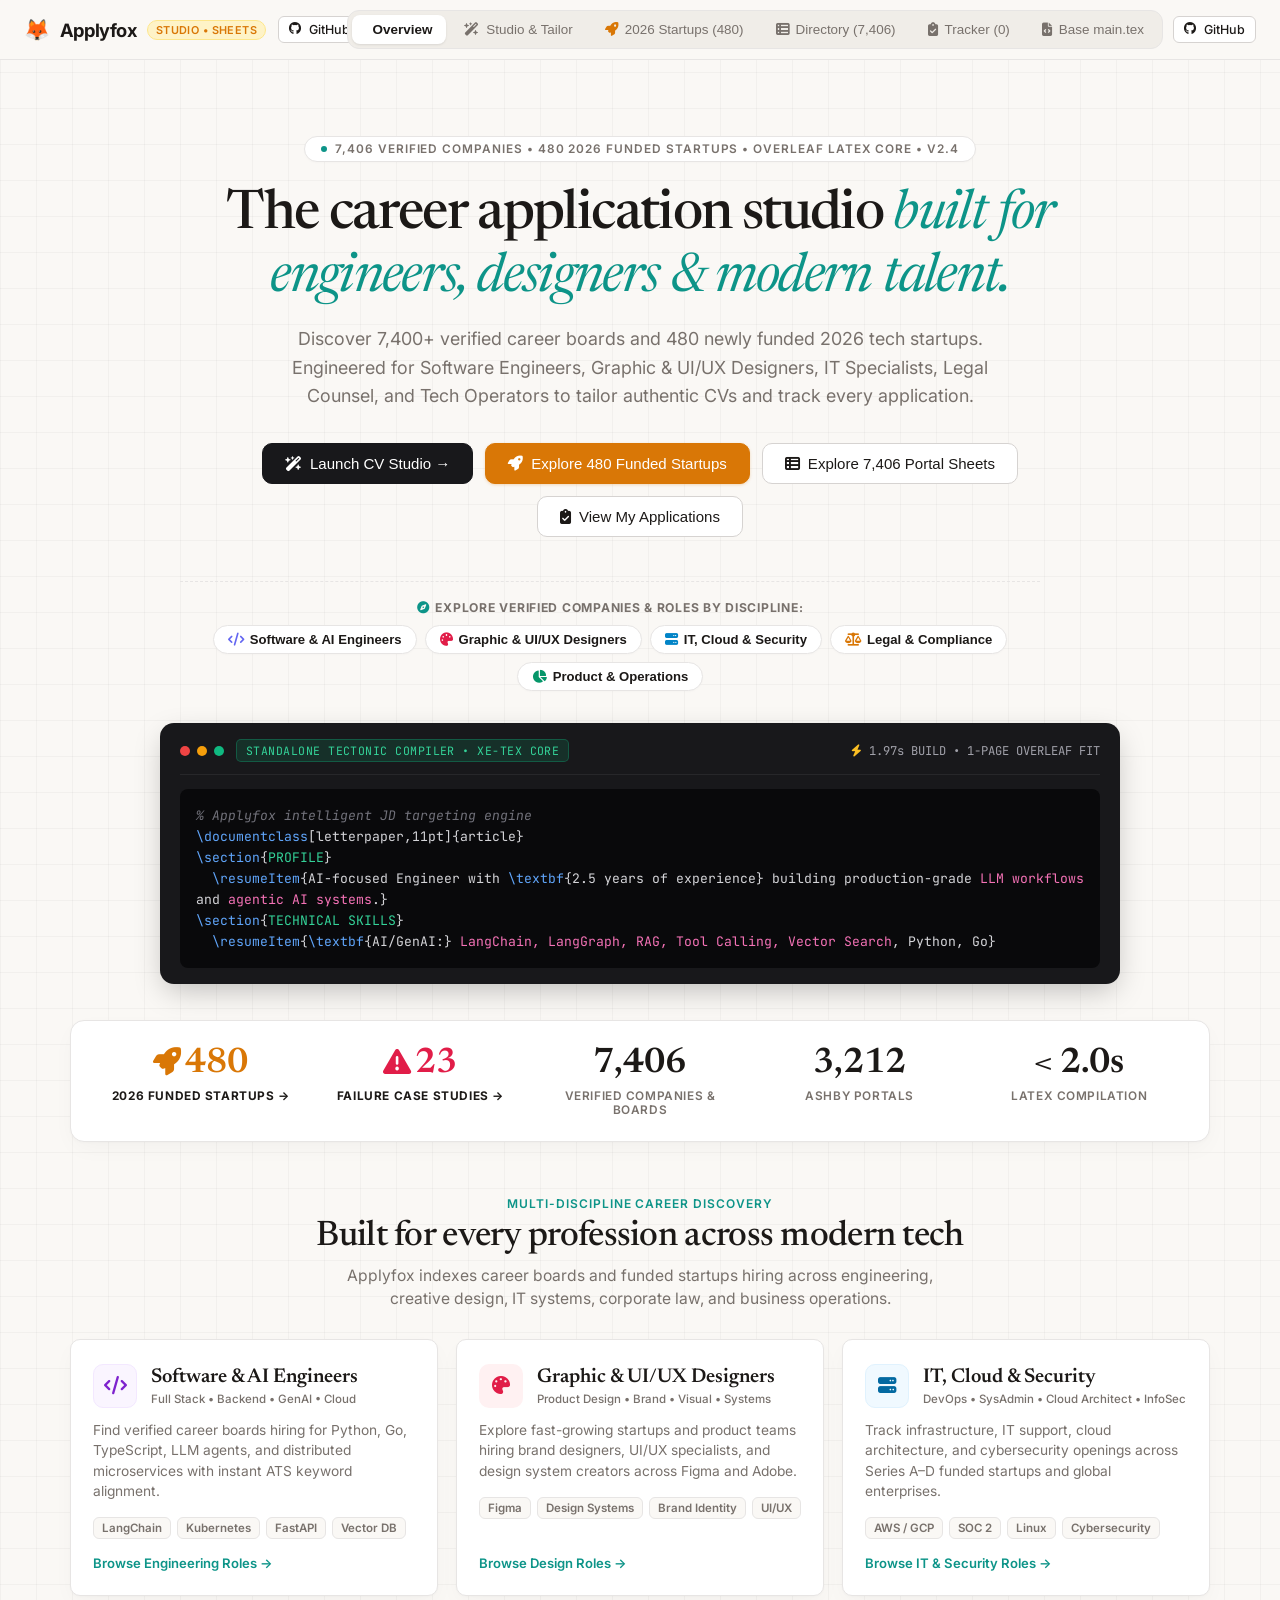
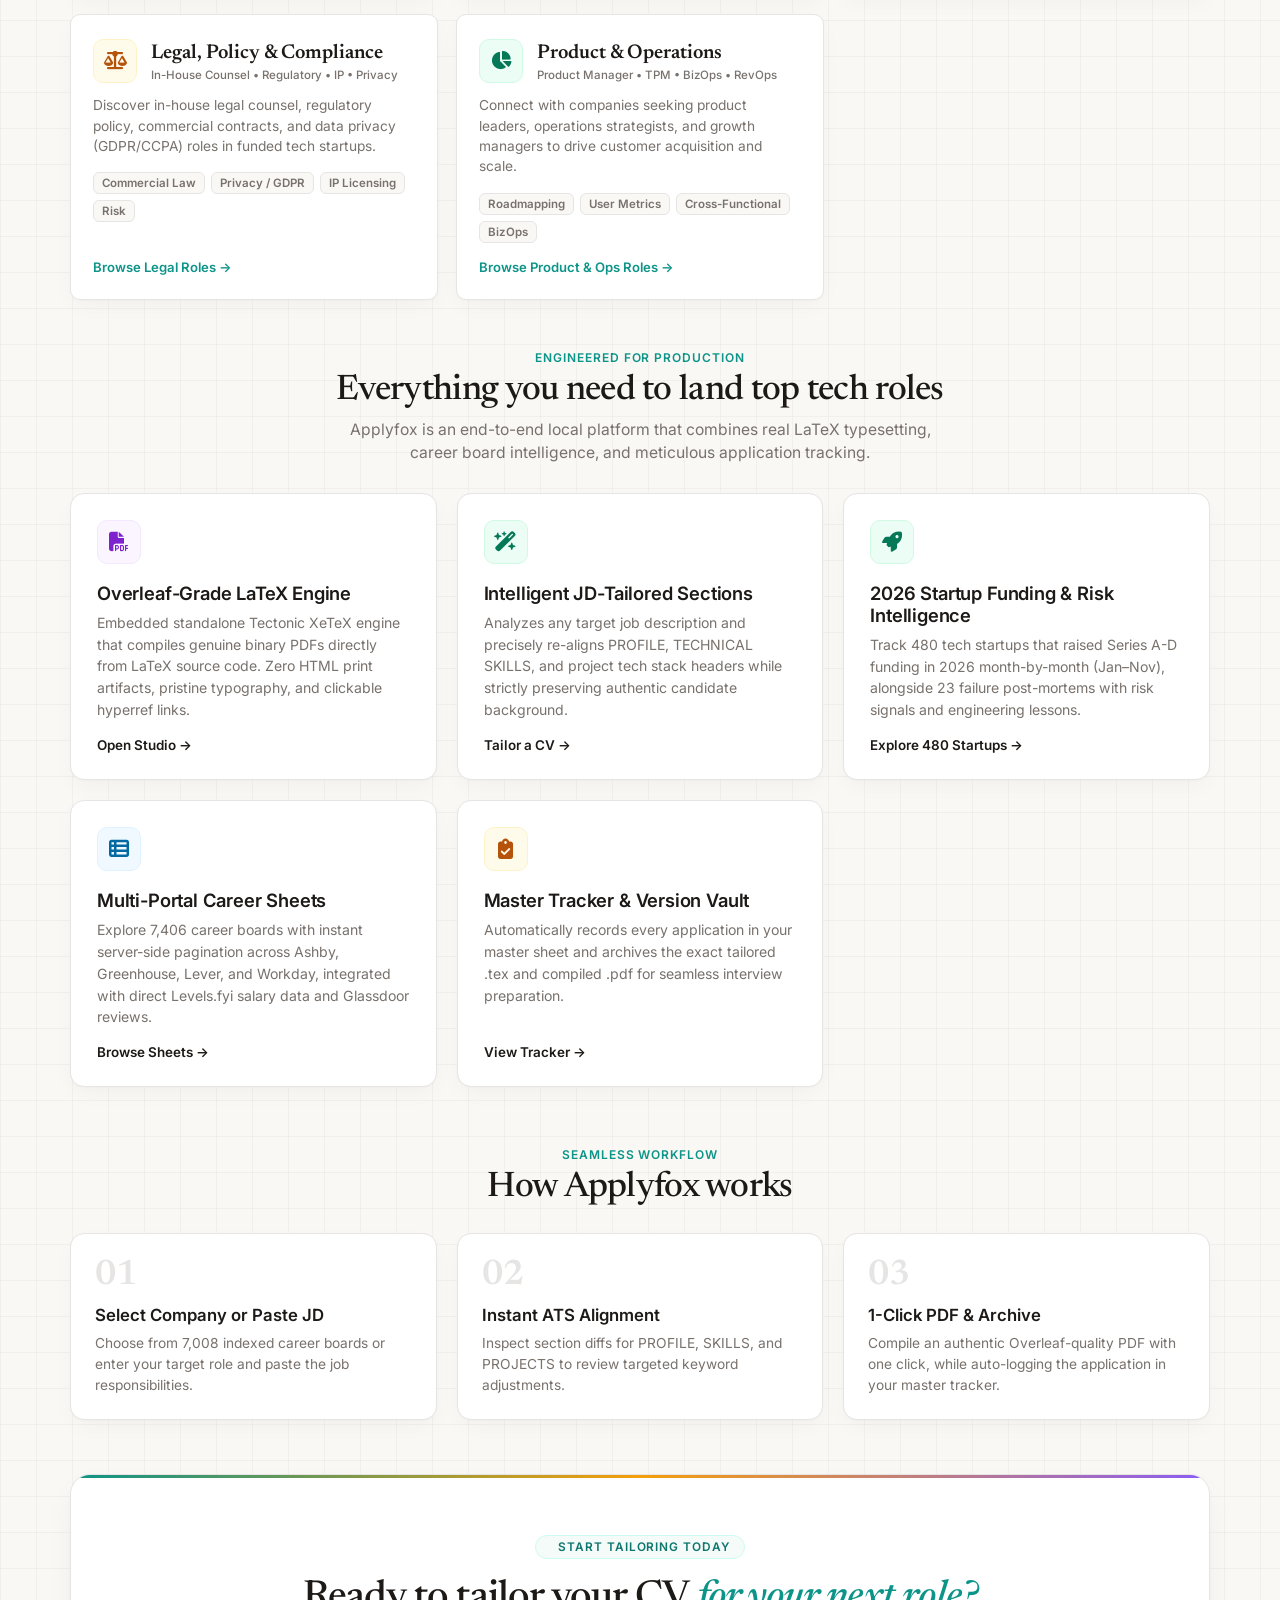
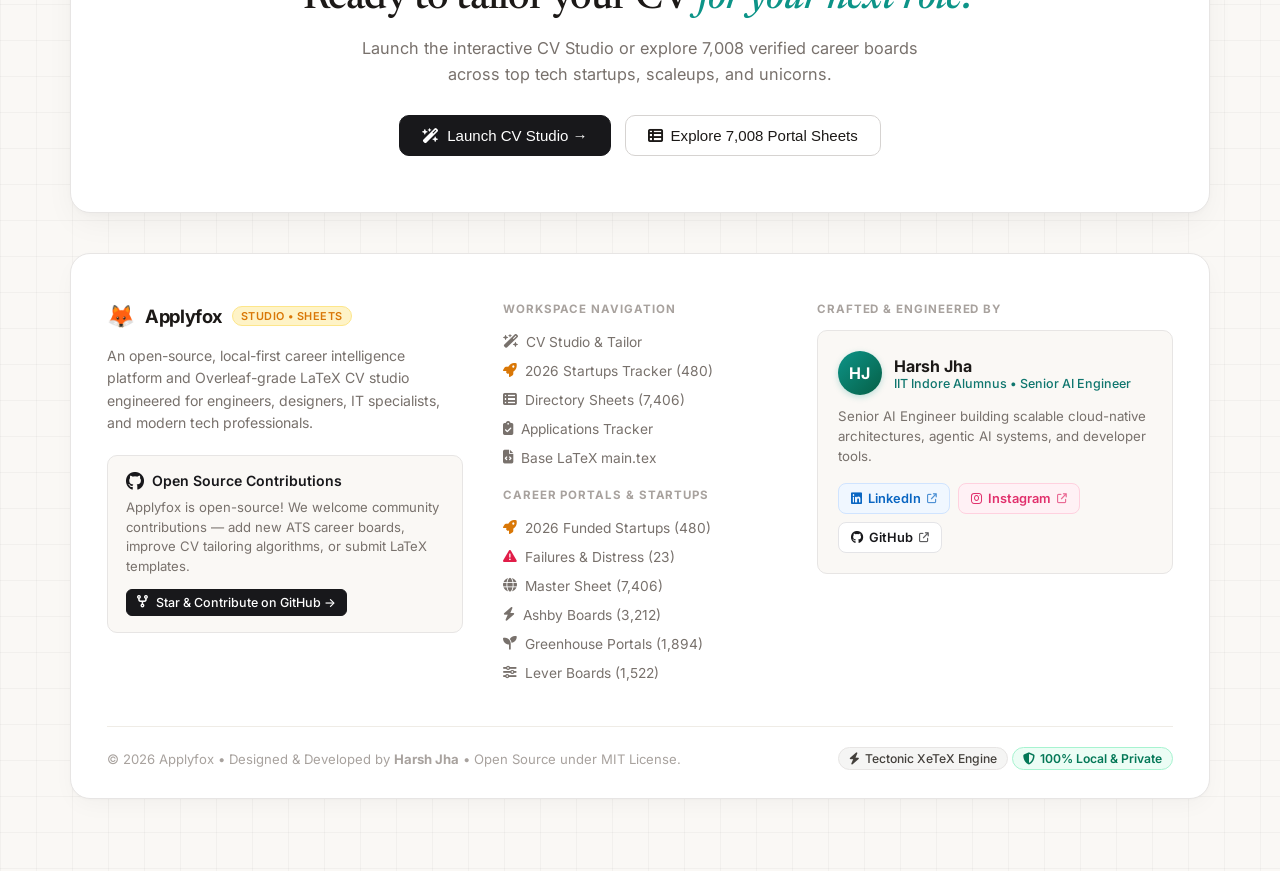
==== docs/index.html @ 83959adc "feat(landing): showcase multi-discipline support for IT, Graphic Design, Legal, and Operations" ====
<!DOCTYPE html>
<html lang="en">
<head>
<meta charset="utf-8">
<meta name="viewport" content="width=device-width, initial-scale=1">
<title>Applyfox &mdash; The Career Studio for Engineers</title>
<link rel="preconnect" href="https://fonts.googleapis.com">
<link rel="preconnect" href="https://fonts.gstatic.com" crossorigin>
<link href="https://fonts.googleapis.com/css2?family=Inter:wght@400;500;600;700&family=Newsreader:ital,opsz,wght@0,6..72,400;0,6..72,500;0,6..72,600;1,6..72,400;1,6..72,500&family=JetBrains+Mono:wght@400;500&display=swap" rel="stylesheet">
<link rel="stylesheet" href="https://cdnjs.cloudflare.com/ajax/libs/font-awesome/6.4.0/css/all.min.css">
<style>
  :root {
    --bg-warm: #FAF8F5;
    --card-bg: #FFFFFF;
    --border-subtle: #E7E5E4;
    --border-hover: #D6D3D1;
    --border-dark: #18181B;
    --text-primary: #1C1917;
    --text-secondary: #78716C;
    --text-muted: #A8A29E;
    --accent-emerald: #0D9488;
    --accent-emerald-dark: #0F766E;
    --accent-emerald-light: #CCFBF1;
    --accent-amber: #D97706;
    --accent-amber-light: #FEF3C7;
    --accent-ink: #18181B;
    --accent-ink-hover: #27272A;
    --card-shadow: 0 1px 3px rgba(0, 0, 0, 0.02), 0 8px 24px -4px rgba(28, 25, 23, 0.04);
    --card-shadow-hover: 0 4px 6px -1px rgba(0, 0, 0, 0.03), 0 16px 32px -4px rgba(28, 25, 23, 0.07);
    --radius-sm: 6px;
    --radius-md: 10px;
    --radius-lg: 14px;
    --radius-pill: 9999px;
  }

  * { box-sizing: border-box; }

  html, body {
    overflow-x: hidden;
    max-width: 100vw;
    width: 100%;
  }

  body {
    margin: 0;
    font-family: 'Inter', -apple-system, BlinkMacSystemFont, 'Segoe UI', Roboto, sans-serif;
    background-color: var(--bg-warm);
    background-image: 
      linear-gradient(to right, rgba(0, 0, 0, 0.032) 1px, transparent 1px),
      linear-gradient(to bottom, rgba(0, 0, 0, 0.032) 1px, transparent 1px);
    background-size: 36px 36px;
    color: var(--text-primary);
    min-height: 100vh;
    -webkit-font-smoothing: antialiased;
  }

  /* Navigation Bar */
  header.app-header {
    background: rgba(250, 248, 245, 0.95);
    backdrop-filter: blur(14px);
    -webkit-backdrop-filter: blur(14px);
    border-bottom: 1px solid var(--border-subtle);
    padding: 10px 24px;
    position: sticky;
    top: 0;
    z-index: 100;
    width: 100%;
  }
  .header-inner {
    max-width: 1540px;
    margin: 0 auto;
    display: flex;
    justify-content: space-between;
    align-items: center;
    gap: 16px;
    width: 100%;
  }
  .header-brand-row {
    display: flex;
    align-items: center;
    gap: 12px;
  }
  .brand {
    display: flex;
    align-items: center;
    gap: 10px;
    font-size: 1.15rem;
    font-weight: 700;
    color: var(--text-primary);
    text-decoration: none;
    letter-spacing: -0.02em;
    cursor: pointer;
    flex-shrink: 0;
  }
  .brand-badge {
    background: var(--accent-amber-light);
    color: var(--accent-amber);
    border: 1px solid #FDE68A;
    padding: 2px 8px;
    border-radius: var(--radius-pill);
    font-size: 0.68rem;
    font-weight: 600;
    letter-spacing: 0.04em;
    text-transform: uppercase;
  }
  .header-nav-container {
    display: flex;
    align-items: center;
    gap: 10px;
  }
  .nav-tabs {
    display: flex;
    gap: 4px;
    background: #F0EDE8;
    padding: 4px;
    border-radius: 12px;
    border: 1px solid var(--border-subtle);
    align-items: center;
  }
  .tab-btn {
    background: transparent;
    border: none;
    color: var(--text-secondary);
    padding: 7px 14px;
    border-radius: 8px;
    font-size: 0.84rem;
    font-weight: 500;
    cursor: pointer;
    transition: all 0.18s cubic-bezier(0.16, 1, 0.3, 1);
    display: flex;
    align-items: center;
    gap: 7px;
    white-space: nowrap;
    flex-shrink: 0;
  }
  .tab-btn:hover {
    color: var(--text-primary);
  }
  .tab-btn.active {
    background: #FFFFFF;
    color: var(--text-primary);
    font-weight: 600;
    box-shadow: 0 1px 3px rgba(0, 0, 0, 0.06), 0 1px 2px rgba(0, 0, 0, 0.04);
  }
  .desktop-github-btn {
    text-decoration: none;
    display: inline-flex;
    align-items: center;
    gap: 6px;
    padding: 7px 12px;
    font-size: 0.82rem;
    flex-shrink: 0;
  }
  .mobile-github-btn {
    display: none;
    text-decoration: none;
  }

  /* Main Container */
  main {
    max-width: 1540px;
    margin: 0 auto;
    padding: 20px 28px 48px;
  }

  /* Workspace Compact Header */
  .workspace-bar {
    display: flex;
    justify-content: space-between;
    align-items: center;
    padding: 10px 0 18px;
    margin-bottom: 6px;
    border-bottom: 1px solid #EFECE6;
  }
  .workspace-breadcrumb {
    font-size: 0.95rem;
    color: var(--text-secondary);
    display: flex;
    align-items: center;
    gap: 8px;
  }
  .workspace-breadcrumb a {
    color: var(--text-secondary);
    text-decoration: none;
    font-weight: 500;
  }
  .workspace-breadcrumb a:hover {
    color: var(--text-primary);
  }
  .workspace-breadcrumb strong {
    color: var(--text-primary);
    font-weight: 600;
  }
  .workspace-meta {
    display: flex;
    gap: 8px;
    align-items: center;
  }

  /* Editorial Hero Header (Landing Page Only) */
  .hero-section {
    text-align: center;
    padding: 56px 20px 32px;
    max-width: 960px;
    margin: 0 auto;
  }
  .hero-pill {
    display: inline-flex;
    align-items: center;
    gap: 8px;
    background: #FFFFFF;
    border: 1px solid var(--border-subtle);
    border-radius: var(--radius-pill);
    padding: 5px 16px;
    font-size: 0.74rem;
    font-weight: 600;
    color: var(--text-secondary);
    letter-spacing: 0.08em;
    margin-bottom: 22px;
    box-shadow: 0 1px 2px rgba(0,0,0,0.02);
  }
  .hero-dot {
    width: 6px;
    height: 6px;
    background: var(--accent-emerald);
    border-radius: 50%;
    display: inline-block;
  }
  .hero-title {
    font-family: 'Newsreader', Georgia, serif;
    font-size: 3.4rem;
    font-weight: 500;
    line-height: 1.15;
    color: var(--text-primary);
    margin: 0 0 16px;
    letter-spacing: -0.03em;
  }
  .hero-accent {
    color: var(--accent-emerald);
    font-style: italic;
    font-weight: 400;
  }
  .hero-subtitle {
    font-size: 1.12rem;
    line-height: 1.6;
    color: var(--text-secondary);
    margin: 0 auto 32px;
    max-width: 720px;
  }
  .hero-actions {
    display: flex;
    justify-content: center;
    gap: 12px;
    flex-wrap: wrap;
    margin-bottom: 44px;
  }

  /* Live Interactive Terminal Card */
  .terminal-card {
    background: #18181B;
    border-radius: 14px;
    padding: 16px 20px;
    color: #F4F4F5;
    margin-bottom: 24px;
    box-shadow: 0 10px 30px -5px rgba(0, 0, 0, 0.25);
  }
  .terminal-header {
    display: flex;
    justify-content: space-between;
    align-items: center;
    padding-bottom: 12px;
    border-bottom: 1px solid #27272A;
    margin-bottom: 14px;
  }
  .traffic-lights {
    display: flex;
    gap: 7px;
  }
  .traffic-dot {
    width: 10px;
    height: 10px;
    border-radius: 50%;
  }
  .dot-red { background: #EF4444; }
  .dot-yellow { background: #F59E0B; }
  .dot-green { background: #10B981; }
  .terminal-tag {
    background: rgba(16, 185, 129, 0.15);
    color: #34D399;
    border: 1px solid rgba(16, 185, 129, 0.3);
    font-family: 'JetBrains Mono', monospace;
    font-size: 0.72rem;
    padding: 3px 9px;
    border-radius: 5px;
    letter-spacing: 0.04em;
  }
  .terminal-body {
    font-family: 'JetBrains Mono', monospace;
    font-size: 0.82rem;
    line-height: 1.6;
    color: #D4D4D8;
    background: #09090B;
    padding: 16px;
    border-radius: 8px;
    overflow-x: auto;
  }
  .terminal-token-kw { color: #F472B6; }
  .terminal-token-cmd { color: #60A5FA; }
  .terminal-token-arg { color: #34D399; }
  .terminal-token-comment { color: #71717A; font-style: italic; }

  /* Feature Cards Grid */
  .section-heading {
    text-align: center;
    margin: 50px 0 24px;
  }
  .section-tag {
    font-size: 0.75rem;
    font-weight: 600;
    letter-spacing: 0.08em;
    text-transform: uppercase;
    color: var(--accent-emerald);
    margin-bottom: 8px;
    display: block;
  }
  .section-title {
    font-family: 'Newsreader', serif;
    font-size: 2.2rem;
    font-weight: 500;
    color: var(--text-primary);
    margin: 0 0 10px;
    letter-spacing: -0.02em;
  }
  .section-desc {
    font-size: 0.98rem;
    color: var(--text-secondary);
    max-width: 600px;
    margin: 0 auto;
    line-height: 1.5;
  }

  .feature-grid {
    display: grid;
    grid-template-columns: repeat(auto-fit, minmax(320px, 1fr));
    gap: 20px;
    margin-top: 28px;
  }
  .feature-card {
    background: #FFFFFF;
    border: 1px solid var(--border-subtle);
    border-radius: var(--radius-lg);
    padding: 26px;
    box-shadow: var(--card-shadow);
    transition: all 0.2s cubic-bezier(0.16, 1, 0.3, 1);
    display: flex;
    flex-direction: column;
    justify-content: space-between;
    cursor: pointer;
  }
  .feature-card:hover {
    transform: translateY(-2px);
    box-shadow: var(--card-shadow-hover);
    border-color: var(--border-hover);
  }
  .feature-icon-wrapper {
    width: 44px;
    height: 44px;
    border-radius: 10px;
    display: flex;
    align-items: center;
    justify-content: center;
    font-size: 1.25rem;
    margin-bottom: 18px;
  }
  .icon-purple { background: #FAF5FF; color: #7E22CE; border: 1px solid #F3E8FF; }
  .icon-emerald { background: #ECFDF5; color: #047857; border: 1px solid #D1FAE5; }
  .icon-sky { background: #F0F9FF; color: #0369A1; border: 1px solid #E0F2FE; }
  .icon-amber { background: #FFFBEB; color: #B45309; border: 1px solid #FEF3C7; }

  .feature-title {
    font-size: 1.15rem;
    font-weight: 600;
    color: var(--text-primary);
    margin: 0 0 8px;
    letter-spacing: -0.01em;
  }
  .feature-text {
    font-size: 0.88rem;
    line-height: 1.55;
    color: var(--text-secondary);
    margin: 0 0 16px;
  }
  .feature-link {
    font-size: 0.84rem;
    font-weight: 600;
    color: var(--text-primary);
    display: inline-flex;
    align-items: center;
    gap: 6px;
    text-decoration: none;
  }
  .feature-link:hover {
    color: var(--accent-emerald);
  }

  /* Workflow Steps */
  .workflow-grid {
    display: grid;
    grid-template-columns: repeat(3, 1fr);
    gap: 20px;
    margin-top: 28px;
  }
  @media (max-width: 900px) {
    .workflow-grid { grid-template-columns: 1fr; }
  }
  .step-card {
    background: #FFFFFF;
    border: 1px solid var(--border-subtle);
    border-radius: var(--radius-lg);
    padding: 24px;
    position: relative;
    box-shadow: var(--card-shadow);
  }
  .step-num {
    font-family: 'Newsreader', serif;
    font-size: 2.2rem;
    font-weight: 600;
    color: #E7E5E4;
    line-height: 1;
    margin-bottom: 12px;
  }
  .step-title {
    font-size: 1.05rem;
    font-weight: 600;
    color: var(--text-primary);
    margin: 0 0 8px;
  }
  .step-text {
    font-size: 0.86rem;
    line-height: 1.5;
    color: var(--text-secondary);
    margin: 0;
  }

  /* Landing Page Dedicated Width & Spacing (Prevents Stretched Content) */
  #view-home {
    max-width: 1140px;
    margin: 0 auto;
  }

  .stats-strip {
    background: #FFFFFF;
    border: 1px solid var(--border-subtle);
    border-radius: var(--radius-lg);
    padding: 24px 28px;
    display: grid;
    grid-template-columns: repeat(5, 1fr);
    gap: 16px;
    margin: 36px 0 44px;
    box-shadow: var(--card-shadow);
  }
  .stat-item {
    text-align: center;
    transition: transform 0.15s ease;
  }
  .stat-item:hover {
    transform: translateY(-2px);
  }
  .stat-num {
    font-family: 'Newsreader', serif;
    font-size: 2.2rem;
    font-weight: 600;
    color: var(--text-primary);
    line-height: 1.1;
  }
  .stat-label {
    font-size: 0.74rem;
    font-weight: 600;
    letter-spacing: 0.05em;
    color: var(--text-secondary);
    text-transform: uppercase;
    margin-top: 5px;
  }

  /* Multi-Discipline Discovery & Roles */
  .discipline-strip {
    margin-top: 24px;
    padding-top: 18px;
    border-top: 1px dashed var(--border-subtle);
    display: flex;
    flex-direction: column;
    align-items: center;
    gap: 10px;
    width: 100%;
    max-width: 860px;
  }
  .discipline-label {
    font-size: 0.76rem;
    font-weight: 700;
    text-transform: uppercase;
    letter-spacing: 0.06em;
    color: var(--text-secondary);
    display: flex;
    align-items: center;
    gap: 6px;
  }
  .discipline-pills {
    display: flex;
    gap: 8px;
    flex-wrap: wrap;
    justify-content: center;
  }
  .role-pill {
    background: #FFFFFF;
    border: 1px solid var(--border-subtle);
    color: var(--text-primary);
    padding: 6px 14px;
    border-radius: var(--radius-pill);
    font-size: 0.82rem;
    font-weight: 600;
    cursor: pointer;
    display: flex;
    align-items: center;
    gap: 6px;
    transition: all 0.16s ease;
    box-shadow: 0 1px 2px rgba(0, 0, 0, 0.02);
  }
  .role-pill:hover {
    background: #F5F5F4;
    border-color: #D6D3D1;
    transform: translateY(-1px);
    color: var(--accent-emerald-dark);
  }

  .roles-grid {
    display: grid;
    grid-template-columns: repeat(auto-fit, minmax(280px, 1fr));
    gap: 18px;
    margin: 28px 0 44px;
  }
  .role-card {
    background: #FFFFFF;
    border: 1px solid var(--border-subtle);
    border-radius: var(--radius-md);
    padding: 24px 22px;
    box-shadow: var(--card-shadow);
    transition: all 0.22s cubic-bezier(0.16, 1, 0.3, 1);
    display: flex;
    flex-direction: column;
    justify-content: space-between;
    cursor: pointer;
  }
  .role-card:hover {
    border-color: var(--border-hover);
    transform: translateY(-2px);
    box-shadow: var(--card-shadow-hover);
  }
  .role-card-header {
    display: flex;
    align-items: center;
    gap: 14px;
    margin-bottom: 12px;
  }
  .role-icon-box {
    width: 44px;
    height: 44px;
    border-radius: 10px;
    display: flex;
    align-items: center;
    justify-content: center;
    font-size: 1.15rem;
    flex-shrink: 0;
  }
  .icon-rose { background: #FFF1F2; color: #E11D48; }
  .role-card-title {
    font-family: 'Newsreader', serif;
    font-size: 1.25rem;
    font-weight: 600;
    color: var(--text-primary);
    margin: 0;
    line-height: 1.2;
  }
  .role-card-meta {
    font-size: 0.72rem;
    color: var(--text-secondary);
    font-weight: 500;
    margin-top: 3px;
  }
  .role-card-desc {
    font-size: 0.86rem;
    line-height: 1.48;
    color: var(--text-secondary);
    margin: 0 0 16px 0;
  }
  .role-card-tags {
    display: flex;
    gap: 6px;
    flex-wrap: wrap;
    margin-bottom: 16px;
  }
  .role-card-tags span {
    background: #FAF8F5;
    border: 1px solid var(--border-subtle);
    padding: 3px 8px;
    border-radius: 6px;
    font-size: 0.72rem;
    font-weight: 600;
    color: var(--text-secondary);
  }
  .role-card-cta {
    font-size: 0.82rem;
    font-weight: 600;
    color: var(--accent-emerald);
    display: inline-flex;
    align-items: center;
    gap: 4px;
    transition: color 0.15s ease;
  }
  .role-card:hover .role-card-cta {
    color: var(--accent-emerald-dark);
  }

  .role-quick-btn {
    background: #FAF8F5;
    border: 1px solid var(--border-subtle);
    border-radius: var(--radius-pill);
    padding: 3px 10px;
    font-size: 0.74rem;
    font-weight: 500;
    color: var(--text-secondary);
    cursor: pointer;
    transition: all 0.15s ease;
  }
  .role-quick-btn:hover {
    background: #FFFFFF;
    border-color: var(--accent-emerald);
    color: var(--accent-emerald-dark);
  }

  /* Refined Warm CTA Banner */
  .cta-banner {
    background: #FFFFFF;
    border: 1px solid var(--border-subtle);
    border-radius: 20px;
    padding: 56px 36px;
    text-align: center;
    margin: 54px 0 40px;
    box-shadow: 0 2px 4px rgba(0, 0, 0, 0.02), 0 12px 32px -4px rgba(28, 25, 23, 0.05);
    position: relative;
    overflow: hidden;
  }
  .cta-banner::before {
    content: "";
    position: absolute;
    top: 0;
    left: 0;
    right: 0;
    height: 3px;
    background: linear-gradient(90deg, #0D9488, #F59E0B, #8B5CF6);
  }
  .cta-pill {
    display: inline-flex;
    align-items: center;
    gap: 8px;
    background: #F4FBF9;
    border: 1px solid #CCFBF1;
    color: var(--accent-emerald-dark);
    font-size: 0.74rem;
    font-weight: 600;
    letter-spacing: 0.08em;
    text-transform: uppercase;
    padding: 4px 14px;
    border-radius: var(--radius-pill);
    margin-bottom: 16px;
  }
  .cta-title {
    font-family: 'Newsreader', Georgia, serif;
    font-size: 2.5rem;
    font-weight: 500;
    color: var(--text-primary);
    margin: 0 0 12px;
    letter-spacing: -0.02em;
    line-height: 1.2;
  }
  .cta-title em {
    font-style: italic;
    color: var(--accent-emerald);
  }
  .cta-sub {
    font-size: 1.02rem;
    color: var(--text-secondary);
    max-width: 580px;
    margin: 0 auto 28px;
    line-height: 1.6;
  }
  .cta-actions {
    display: flex;
    justify-content: center;
    gap: 14px;
    flex-wrap: wrap;
  }

  /* Comprehensive App Footer */
  .app-footer {
    background: #FFFFFF;
    border: 1px solid var(--border-subtle);
    border-radius: 20px;
    margin-top: 40px;
    margin-bottom: 24px;
    padding: 48px 36px 28px;
    box-shadow: var(--card-shadow);
  }
  .footer-inner {
    display: grid;
    grid-template-columns: 1.3fr 1fr 1.3fr;
    gap: 40px;
  }
  @media (max-width: 960px) {
    .footer-inner {
      grid-template-columns: 1fr;
      gap: 32px;
    }
  }
  .footer-col-main .footer-brand {
    display: flex;
    align-items: center;
    gap: 10px;
    margin-bottom: 12px;
  }
  .footer-desc {
    font-size: 0.88rem;
    line-height: 1.6;
    color: var(--text-secondary);
    margin-bottom: 20px;
    max-width: 340px;
  }
  .contrib-card {
    background: #FAF8F5;
    border: 1px solid var(--border-subtle);
    border-radius: var(--radius-md);
    padding: 16px 18px;
  }
  .contrib-header {
    display: flex;
    align-items: center;
    gap: 8px;
    margin-bottom: 8px;
  }
  .contrib-text {
    font-size: 0.82rem;
    line-height: 1.5;
    color: var(--text-secondary);
    margin: 0 0 12px 0;
  }
  .contrib-btn {
    text-decoration: none;
    display: inline-flex;
    align-items: center;
    gap: 8px;
    font-size: 0.82rem;
  }
  .footer-heading {
    font-size: 0.72rem;
    font-weight: 700;
    letter-spacing: 0.08em;
    text-transform: uppercase;
    color: var(--text-muted);
    margin-bottom: 14px;
  }
  .footer-links {
    list-style: none;
    padding: 0;
    margin: 0;
  }
  .footer-links li {
    margin-bottom: 9px;
  }
  .footer-links a {
    color: var(--text-secondary);
    text-decoration: none;
    font-size: 0.86rem;
    display: inline-flex;
    align-items: center;
    gap: 8px;
    transition: color 0.15s ease;
  }
  .footer-links a:hover {
    color: var(--accent-emerald-dark);
  }
  .creator-card {
    background: #FAF8F5;
    border: 1px solid var(--border-subtle);
    border-radius: var(--radius-md);
    padding: 20px;
  }
  .creator-header {
    display: flex;
    align-items: center;
    gap: 12px;
    margin-bottom: 12px;
  }
  .creator-avatar {
    width: 44px;
    height: 44px;
    border-radius: 50%;
    background: linear-gradient(135deg, #0D9488 0%, #065F46 100%);
    color: #FFFFFF;
    font-weight: 700;
    font-size: 1rem;
    display: flex;
    align-items: center;
    justify-content: center;
    letter-spacing: 0.04em;
    box-shadow: 0 2px 6px rgba(13, 148, 136, 0.25);
  }
  .creator-name {
    font-weight: 700;
    font-size: 1rem;
    color: var(--text-primary);
  }
  .creator-title {
    font-size: 0.78rem;
    color: var(--accent-emerald-dark);
    font-weight: 500;
  }
  .creator-bio {
    font-size: 0.83rem;
    line-height: 1.5;
    color: var(--text-secondary);
    margin: 0 0 16px 0;
  }
  .creator-socials {
    display: flex;
    gap: 8px;
    flex-wrap: wrap;
  }
  .social-pill {
    display: inline-flex;
    align-items: center;
    gap: 6px;
    padding: 7px 12px;
    border-radius: 8px;
    font-size: 0.8rem;
    font-weight: 600;
    text-decoration: none;
    transition: all 0.15s ease;
  }
  .social-linkedin {
    background: #F0F7FF;
    color: #0A66C2;
    border: 1px solid #D0E4FF;
  }
  .social-linkedin:hover {
    background: #0A66C2;
    color: #FFFFFF;
  }
  .social-instagram {
    background: #FFF1F5;
    color: #E1306C;
    border: 1px solid #FFD1DF;
  }
  .social-instagram:hover {
    background: #E1306C;
    color: #FFFFFF;
  }
  .social-github {
    background: #FFFFFF;
    color: #18181B;
    border: 1px solid #E4E4E7;
  }
  .social-github:hover {
    background: #18181B;
    color: #FFFFFF;
  }
  .footer-bottom {
    margin-top: 36px;
    padding-top: 20px;
    border-top: 1px solid #EFECE6;
    display: flex;
    justify-content: space-between;
    align-items: center;
    font-size: 0.82rem;
    color: var(--text-muted);
    flex-wrap: wrap;
    gap: 14px;
  }

  /* Cards */
  .card {
    background: var(--card-bg);
    border: 1px solid var(--border-subtle);
    border-radius: var(--radius-lg);
    padding: 24px;
    box-shadow: var(--card-shadow);
  }
  .card-header {
    display: flex;
    justify-content: space-between;
    align-items: center;
    margin-bottom: 18px;
    padding-bottom: 14px;
    border-bottom: 1px solid #F2EFE9;
  }
  .card-title {
    font-size: 1.05rem;
    font-weight: 600;
    display: flex;
    align-items: center;
    gap: 8px;
    color: var(--text-primary);
    letter-spacing: -0.01em;
  }

  /* Tailor 2-Column Grid Layout */
  .tailor-layout {
    display: grid;
    grid-template-columns: 460px 1fr;
    gap: 24px;
    align-items: start;
  }
  @media (max-width: 1100px) {
    .tailor-layout { grid-template-columns: 1fr; }
  }

  /* Forms */
  .form-group {
    margin-bottom: 14px;
  }
  .form-row {
    display: grid;
    grid-template-columns: 1fr 1fr;
    gap: 12px;
  }
  label {
    display: block;
    font-size: 0.82rem;
    font-weight: 600;
    color: var(--text-secondary);
    margin-bottom: 6px;
    letter-spacing: 0.01em;
  }
  input[type="text"], input[type="url"], textarea, select {
    width: 100%;
    padding: 10px 12px;
    background: #FFFFFF;
    border: 1px solid var(--border-hover);
    border-radius: 8px;
    color: var(--text-primary);
    font-family: inherit;
    font-size: 0.88rem;
    transition: all 0.15s ease;
  }
  input[type="text"]:focus, input[type="url"]:focus, textarea:focus, select:focus {
    outline: none;
    border-color: var(--accent-ink);
    box-shadow: 0 0 0 3px rgba(24, 24, 27, 0.08);
  }
  textarea {
    resize: vertical;
    min-height: 120px;
    line-height: 1.45;
  }

  /* Referral Box */
  .referral-box {
    background: #FAF8F5;
    border: 1px dashed #D6D3D1;
    border-radius: 10px;
    padding: 12px 14px;
    margin-top: 6px;
  }
  .checkbox-label {
    display: flex;
    align-items: center;
    gap: 8px;
    font-size: 0.85rem;
    font-weight: 500;
    color: var(--text-primary);
    cursor: pointer;
    user-select: none;
  }

  /* Action Buttons */
  .btn {
    display: inline-flex;
    align-items: center;
    justify-content: center;
    gap: 8px;
    padding: 9px 18px;
    border-radius: 8px;
    font-size: 0.88rem;
    font-weight: 500;
    cursor: pointer;
    transition: all 0.15s ease;
    border: 1px solid transparent;
    text-decoration: none;
  }
  .btn-lg {
    padding: 11px 22px;
    font-size: 0.94rem;
    border-radius: 10px;
  }
  .btn-primary {
    background: var(--accent-ink);
    color: #FFFFFF;
    border-color: var(--accent-ink);
  }
  .btn-primary:hover {
    background: var(--accent-ink-hover);
    border-color: var(--accent-ink-hover);
  }
  .btn-success {
    background: #059669;
    color: #FFFFFF;
    border-color: #059669;
  }
  .btn-success:hover {
    background: #047857;
    border-color: #047857;
  }
  .btn-amber {
    background: #D97706;
    color: #FFFFFF;
    border-color: #D97706;
    box-shadow: 0 1px 3px rgba(217, 119, 6, 0.25);
  }
  .btn-amber:hover {
    background: #B45309;
    border-color: #B45309;
    color: #FFFFFF;
    transform: translateY(-1px);
  }
  .btn-secondary {
    background: #FFFFFF;
    color: var(--text-primary);
    border-color: var(--border-hover);
  }
  .btn-secondary:hover {
    background: #F5F5F4;
    border-color: #A8A29E;
  }
  .btn-sm {
    padding: 5px 10px;
    font-size: 0.78rem;
    border-radius: 6px;
  }
  .btn:disabled {
    opacity: 0.55;
    cursor: not-allowed;
  }
  .banner-actions {
    display: flex;
    gap: 10px;
    margin-top: 18px;
  }

  /* Results Tabs */
  .results-tabs {
    display: flex;
    gap: 6px;
    border-bottom: 1px solid var(--border-subtle);
    margin-bottom: 16px;
  }
  .subtab-btn {
    background: transparent;
    border: none;
    border-bottom: 2px solid transparent;
    color: var(--text-secondary);
    padding: 8px 14px;
    font-size: 0.84rem;
    font-weight: 500;
    cursor: pointer;
    transition: all 0.15s;
    display: flex;
    align-items: center;
    gap: 6px;
  }
  .subtab-btn:hover {
    color: var(--text-primary);
  }
  .subtab-btn.active {
    color: var(--text-primary);
    border-bottom-color: var(--accent-ink);
    font-weight: 600;
  }

  /* Chips */
  .meta-chips {
    display: flex;
    gap: 8px;
    align-items: center;
    flex-wrap: wrap;
    margin-bottom: 14px;
  }
  .chip {
    padding: 3px 10px;
    border-radius: var(--radius-pill);
    font-size: 0.76rem;
    font-weight: 600;
    display: inline-flex;
    align-items: center;
    gap: 5px;
  }
  .chip-score { background: #ECFDF5; color: #047857; border: 1px solid #A7F3D0; }
  .chip-archetype { background: #EFF6FF; color: #1D4ED8; border: 1px solid #BFDBFE; }
  .chip-skill { background: #F5F5F4; color: #44403C; border: 1px solid #E7E5E4; font-weight: 500; }

  /* Frame Previews */
  .preview-frame-container {
    background: #E5E5E5;
    border: 1px solid var(--border-subtle);
    border-radius: 8px;
    overflow: hidden;
    height: 780px;
  }
  .preview-frame {
    width: 100%;
    height: 100%;
    border: none;
  }
  .tex-code {
    width: 100%;
    height: 650px;
    font-family: 'JetBrains Mono', monospace;
    font-size: 0.84rem;
    background: #FAF8F5;
    color: #1C1917;
    border: 1px solid var(--border-subtle);
    border-radius: 8px;
    padding: 14px;
    line-height: 1.5;
  }

  /* Diffs */
  .diff-box {
    background: #FAF8F5;
    border: 1px solid var(--border-subtle);
    border-radius: 8px;
    padding: 12px;
    font-family: 'JetBrains Mono', monospace;
    font-size: 0.8rem;
    max-height: 260px;
    overflow-y: auto;
    line-height: 1.45;
  }
  .diff-line { padding: 1px 4px; border-radius: 3px; }
  .diff-added { background: rgba(16, 185, 129, 0.15); color: #065F46; }
  .diff-removed { background: rgba(239, 68, 68, 0.15); color: #991B1B; }
  .diff-chunk { color: #2563EB; font-weight: 600; }
  .diff-header { color: #6B7280; }

  /* Portal Directory Sheets */
  .sheet-tabs-container {
    display: flex;
    justify-content: space-between;
    align-items: center;
    flex-wrap: wrap;
    gap: 14px;
    margin-bottom: 20px;
  }
  .sheet-pills {
    display: flex;
    gap: 6px;
    flex-wrap: wrap;
  }
  .sheet-pill {
    padding: 7px 14px;
    border-radius: var(--radius-pill);
    font-size: 0.82rem;
    font-weight: 500;
    cursor: pointer;
    background: #FFFFFF;
    border: 1px solid var(--border-subtle);
    color: var(--text-secondary);
    display: flex;
    align-items: center;
    gap: 8px;
    transition: all 0.15s;
  }
  .sheet-pill:hover {
    border-color: var(--border-dark);
    color: var(--text-primary);
  }
  .sheet-pill.active {
    background: var(--accent-ink);
    color: #FFFFFF;
    border-color: var(--accent-ink);
    font-weight: 600;
  }
  .sheet-pill .count-badge {
    background: rgba(0, 0, 0, 0.08);
    padding: 1px 6px;
    border-radius: 10px;
    font-size: 0.72rem;
  }
  .sheet-pill.active .count-badge {
    background: rgba(255, 255, 255, 0.2);
    color: #FFFFFF;
  }

  /* Search & Controls Bar */
  .controls-bar {
    display: flex;
    justify-content: space-between;
    align-items: center;
    gap: 12px;
    margin-bottom: 16px;
    flex-wrap: wrap;
  }
  .search-wrapper {
    position: relative;
    flex: 1;
    max-width: 440px;
  }
  .search-wrapper i {
    position: absolute;
    left: 12px;
    top: 50%;
    transform: translateY(-50%);
    color: var(--text-muted);
    font-size: 0.85rem;
  }
  .search-input {
    padding-left: 34px !important;
  }

  /* Directory & Tracker Table */
  .table-container {
    border: 1px solid var(--border-subtle);
    border-radius: 10px;
    overflow-x: auto;
    background: #FFFFFF;
  }
  table.sheet-table {
    width: 100%;
    border-collapse: collapse;
    font-size: 0.86rem;
    text-align: left;
  }
  table.sheet-table th {
    background: #FAF8F5;
    padding: 10px 14px;
    font-size: 0.72rem;
    font-weight: 600;
    color: var(--text-secondary);
    text-transform: uppercase;
    letter-spacing: 0.06em;
    border-bottom: 1px solid var(--border-subtle);
  }
  table.sheet-table td {
    padding: 12px 14px;
    border-bottom: 1px solid #F5F3EF;
    vertical-align: middle;
  }
  table.sheet-table tr:hover td {
    background: #FAF8F5;
  }

  /* Portal Badges */
  .portal-badge {
    display: inline-flex;
    align-items: center;
    gap: 5px;
    padding: 2px 8px;
    border-radius: var(--radius-pill);
    font-size: 0.72rem;
    font-weight: 600;
    text-transform: capitalize;
  }
  .badge-ashby { background: #FAF5FF; color: #7E22CE; border: 1px solid #F3E8FF; }
  .badge-greenhouse { background: #ECFDF5; color: #047857; border: 1px solid #D1FAE5; }
  .badge-lever { background: #F0F9FF; color: #0369A1; border: 1px solid #E0F2FE; }
  .badge-workday { background: #FFFBEB; color: #B45309; border: 1px solid #FEF3C7; }
  .badge-other { background: #F5F5F4; color: #57534E; border: 1px solid #E7E5E4; }

  .ext-link {
    display: inline-flex;
    align-items: center;
    gap: 4px;
    color: var(--text-primary);
    text-decoration: none;
    font-size: 0.8rem;
    padding: 3px 8px;
    border-radius: 6px;
    background: #F5F5F4;
    border: 1px solid var(--border-subtle);
    transition: all 0.15s;
  }
  .ext-link:hover {
    background: #E7E5E4;
    border-color: #D6D3D1;
  }
  .intel-link {
    font-size: 0.72rem;
    padding: 2px 6px;
    border-radius: 4px;
    text-decoration: none;
    font-weight: 500;
    margin-right: 4px;
  }
  .intel-levels { background: #F5F3FF; color: #6D28D9; border: 1px solid #DDD6FE; }
  .intel-glassdoor { background: #ECFDF5; color: #059669; border: 1px solid #A7F3D0; }

  /* Startup Funding & Intelligence Styles */
  .badge-round {
    background: #EFF6FF;
    color: #1D4ED8;
    border: 1px solid #BFDBFE;
    font-weight: 600;
    font-size: 0.72rem;
    padding: 2px 7px;
    border-radius: var(--radius-pill);
    display: inline-block;
  }
  .badge-amount {
    font-weight: 700;
    color: #047857;
    font-size: 0.84rem;
    margin-left: 4px;
  }
  .badge-sector {
    background: #FAF5FF;
    color: #7E22CE;
    border: 1px solid #F3E8FF;
    font-size: 0.7rem;
    font-weight: 600;
    padding: 1px 6px;
    border-radius: 4px;
    display: inline-block;
  }
  .badge-country {
    color: var(--text-muted);
    font-size: 0.74rem;
  }
  .badge-fail-funding {
    color: #DC2626;
    font-weight: 600;
    font-size: 0.82rem;
  }

  /* Month Filter Pills */
  .month-pills {
    display: flex;
    gap: 6px;
    flex-wrap: wrap;
    margin-top: 4px;
  }
  .month-pill {
    padding: 4px 11px;
    border-radius: var(--radius-pill);
    font-size: 0.74rem;
    font-weight: 500;
    cursor: pointer;
    background: #FFFFFF;
    border: 1px solid var(--border-subtle);
    color: var(--text-secondary);
    display: inline-flex;
    align-items: center;
    gap: 5px;
    transition: all 0.15s;
  }
  .month-pill:hover {
    border-color: var(--border-dark);
    color: var(--text-primary);
  }
  .month-pill.active {
    background: var(--accent-emerald-dark);
    color: #FFFFFF;
    border-color: var(--accent-emerald-dark);
    font-weight: 600;
  }
  .month-pill .count-badge {
    background: rgba(0, 0, 0, 0.07);
    padding: 1px 5px;
    border-radius: 8px;
    font-size: 0.68rem;
  }
  .month-pill.active .count-badge {
    background: rgba(255, 255, 255, 0.25);
    color: #FFFFFF;
  }
  @media (max-width: 768px) {
    .month-pills {
      overflow-x: auto;
      white-space: nowrap;
      -webkit-overflow-scrolling: touch;
      scrollbar-width: none;
      flex-wrap: nowrap;
      padding-bottom: 4px;
    }
    .month-pills::-webkit-scrollbar {
      display: none;
    }
    .month-pill {
      flex-shrink: 0;
    }
  }

  /* Pagination Bar */
  .pagination-bar {
    display: flex;
    justify-content: space-between;
    align-items: center;
    padding: 12px 16px;
    background: #FAF8F5;
    border-top: 1px solid var(--border-subtle);
    flex-wrap: wrap;
    gap: 12px;
  }
  .page-info {
    font-size: 0.82rem;
    color: var(--text-secondary);
  }
  .page-nav {
    display: flex;
    gap: 4px;
    align-items: center;
  }
  .page-btn {
    padding: 5px 10px;
    background: #FFFFFF;
    border: 1px solid var(--border-subtle);
    border-radius: 6px;
    font-size: 0.8rem;
    font-weight: 500;
    color: var(--text-primary);
    cursor: pointer;
    transition: all 0.15s;
  }
  .page-btn:hover:not(:disabled) {
    background: #F5F5F4;
    border-color: #A8A29E;
  }
  .page-btn.active {
    background: var(--accent-ink);
    color: #FFFFFF;
    border-color: var(--accent-ink);
    font-weight: 600;
  }
  .page-btn:disabled {
    opacity: 0.45;
    cursor: not-allowed;
  }

  /* Toast notification */
  .toast {
    position: fixed;
    bottom: 24px;
    right: 24px;
    background: #18181B;
    color: #FFFFFF;
    padding: 12px 20px;
    border-radius: 10px;
    box-shadow: 0 10px 25px rgba(0,0,0,0.2);
    font-size: 0.88rem;
    display: none;
    z-index: 1000;
  }

  /* ======================================================== */
  /* MOBILE & TABLET RESPONSIVE STYLESYSTEM                   */
  /* ======================================================== */
  @media (max-width: 960px) {
    .footer-inner {
      grid-template-columns: 1fr;
      gap: 32px;
    }
  }

  @media (max-width: 900px) {
    header.app-header {
      padding: 8px 12px;
    }
    .header-inner {
      flex-direction: column;
      align-items: stretch;
      gap: 8px;
    }
    .header-brand-row {
      display: flex;
      justify-content: space-between;
      align-items: center;
      width: 100%;
    }
    .desktop-github-btn {
      display: none !important;
    }
    .mobile-github-btn {
      display: inline-flex !important;
      align-items: center;
      gap: 5px;
      padding: 5px 10px;
      font-size: 0.78rem;
    }
    .header-nav-container {
      width: 100%;
      gap: 0;
    }
    .nav-tabs {
      width: 100%;
      overflow-x: auto;
      white-space: nowrap;
      -webkit-overflow-scrolling: touch;
      scrollbar-width: none;
      padding: 3px;
      border-radius: 10px;
    }
    .nav-tabs::-webkit-scrollbar {
      display: none;
    }
    .tab-btn {
      padding: 6px 11px;
      font-size: 0.78rem;
      gap: 5px;
    }
    .stats-strip {
      grid-template-columns: repeat(2, 1fr);
      gap: 16px;
      padding: 20px 18px;
    }
    .workflow-grid {
      grid-template-columns: 1fr;
      gap: 14px;
    }
  }

  @media (max-width: 768px) {
    main {
      padding: 12px 10px 36px;
    }
    .hero-section {
      padding: 24px 8px 18px;
    }
    .hero-pill {
      font-size: 0.65rem;
      padding: 4px 10px;
      letter-spacing: 0.05em;
      margin-bottom: 14px;
      line-height: 1.3;
    }
    .hero-title {
      font-size: 2.15rem;
      line-height: 1.18;
      margin-bottom: 12px;
    }
    .hero-subtitle {
      font-size: 0.94rem;
      line-height: 1.5;
      margin-bottom: 20px;
    }
    .hero-actions {
      flex-direction: column;
      width: 100%;
      gap: 10px;
      margin-bottom: 26px;
    }
    .hero-actions .btn {
      width: 100%;
      justify-content: center;
    }
    .section-heading {
      margin: 36px 0 20px;
    }
    .section-title {
      font-size: 1.7rem;
      line-height: 1.25;
    }
    .section-desc {
      font-size: 0.88rem;
    }
    .feature-grid {
      grid-template-columns: 1fr;
      gap: 14px;
      margin-top: 20px;
    }
    .feature-card {
      padding: 20px 18px;
    }
    .step-card {
      padding: 20px 18px;
    }
    .cta-banner {
      padding: 32px 18px;
      border-radius: 14px;
      margin: 36px 0 28px;
    }
    .cta-title {
      font-size: 1.85rem;
      line-height: 1.22;
    }
    .cta-sub {
      font-size: 0.9rem;
      margin-bottom: 22px;
    }
    .cta-actions {
      flex-direction: column;
      width: 100%;
      gap: 10px;
    }
    .cta-actions .btn {
      width: 100%;
      justify-content: center;
    }
    .card {
      padding: 18px 14px;
      border-radius: 12px;
    }
    .card-header {
      flex-direction: column;
      align-items: flex-start;
      gap: 10px;
    }
    .form-row {
      grid-template-columns: 1fr;
      gap: 10px;
    }
    .banner-actions {
      flex-direction: column;
      width: 100%;
      gap: 10px;
    }
    .banner-actions .btn {
      width: 100%;
      flex: none;
    }
    .results-tabs {
      overflow-x: auto;
      white-space: nowrap;
      -webkit-overflow-scrolling: touch;
      scrollbar-width: none;
      padding-bottom: 4px;
    }
    .results-tabs::-webkit-scrollbar {
      display: none;
    }
    .subtab-btn {
      flex-shrink: 0;
      padding: 7px 11px;
      font-size: 0.78rem;
    }
    .preview-frame-container {
      height: 520px;
    }
    #subtab-pdf {
      height: 520px !important;
    }
    .tex-code {
      height: 480px !important;
      font-size: 0.76rem;
      padding: 10px;
    }
    #baseTexContent {
      height: 520px !important;
      font-size: 0.76rem;
      padding: 10px;
    }
    .workspace-bar {
      flex-direction: column;
      align-items: flex-start;
      gap: 8px;
    }
    .workspace-meta {
      flex-wrap: wrap;
      gap: 6px;
    }
    #actionDownloadButtons {
      width: 100%;
      gap: 6px;
    }
    #actionDownloadButtons .btn {
      flex: 1 1 calc(50% - 6px);
      justify-content: center;
      padding: 6px 8px;
      font-size: 0.75rem;
    }
    .sheet-pills {
      width: 100%;
      overflow-x: auto;
      white-space: nowrap;
      -webkit-overflow-scrolling: touch;
      scrollbar-width: none;
      padding-bottom: 6px;
      flex-wrap: nowrap;
    }
    .sheet-pills::-webkit-scrollbar {
      display: none;
    }
    .sheet-pill {
      flex-shrink: 0;
      padding: 6px 12px;
      font-size: 0.78rem;
    }
    .controls-bar {
      flex-direction: column;
      align-items: stretch;
      gap: 10px;
    }
    .search-wrapper {
      max-width: 100% !important;
      width: 100%;
    }
    .pagination-bar {
      flex-direction: column;
      align-items: center;
      gap: 10px;
      padding: 12px 10px;
    }
    .page-info {
      text-align: center;
      font-size: 0.78rem;
    }
    .page-nav {
      flex-wrap: wrap;
      justify-content: center;
      gap: 3px;
    }
    .page-btn {
      padding: 5px 8px;
      font-size: 0.76rem;
    }
    #trackerSearch {
      width: 100% !important;
    }
  }

  @media (max-width: 640px) {
    .terminal-card {
      padding: 12px 14px;
      border-radius: 10px;
    }
    .terminal-header {
      flex-direction: column;
      align-items: flex-start;
      gap: 6px;
    }
    .terminal-body {
      font-size: 0.72rem;
      padding: 10px;
      line-height: 1.45;
    }
    .app-footer {
      padding: 26px 16px 20px;
      border-radius: 14px;
      margin-top: 28px;
    }
    .creator-card {
      padding: 16px 14px;
    }
    .creator-socials {
      gap: 6px;
    }
    .social-pill {
      padding: 6px 10px;
      font-size: 0.75rem;
    }
    .footer-bottom {
      flex-direction: column;
      align-items: flex-start;
      gap: 12px;
      margin-top: 24px;
      padding-top: 16px;
    }
    .footer-bottom-badges {
      display: flex;
      flex-wrap: wrap;
      gap: 6px;
    }
  }

  @media (max-width: 480px) {
    .hero-title {
      font-size: 1.78rem;
      line-height: 1.2;
    }
    .hero-subtitle {
      font-size: 0.88rem;
    }
    .stats-strip {
      grid-template-columns: 1fr 1fr;
      gap: 12px;
      padding: 16px 12px;
      margin: 24px 0 32px;
    }
    .stat-num {
      font-size: 1.65rem;
    }
    .stat-label {
      font-size: 0.68rem;
    }
    .toast {
      bottom: 14px;
      right: 14px;
      left: 14px;
      font-size: 0.8rem;
      padding: 10px 14px;
      text-align: center;
    }
  }

  /* Company Detail Modal & Dossier ("Company Page") */
  .company-name-clickable {
    font-weight: 600;
    color: var(--text-primary);
    font-size: 0.94rem;
    cursor: pointer;
    display: inline-flex;
    align-items: center;
    gap: 6px;
    transition: color 0.15s ease;
  }
  .company-name-clickable:hover {
    color: var(--accent-emerald-dark);
  }
  .company-name-clickable span {
    border-bottom: 1px dashed #A8A29E;
  }
  .company-name-clickable:hover span {
    border-bottom-color: var(--accent-emerald);
  }

  .modal-overlay {
    position: fixed;
    inset: 0;
    background: rgba(28, 25, 23, 0.45);
    backdrop-filter: blur(4px);
    -webkit-backdrop-filter: blur(4px);
    z-index: 1000;
    display: flex;
    align-items: center;
    justify-content: center;
    padding: 20px;
    opacity: 0;
    pointer-events: none;
    transition: opacity 0.2s ease;
  }
  .modal-overlay.active {
    opacity: 1;
    pointer-events: auto;
  }
  .modal-card {
    background: #FFFFFF;
    border: 1px solid var(--border-subtle);
    border-radius: 16px;
    width: 100%;
    max-width: 680px;
    max-height: 90vh;
    overflow-y: auto;
    box-shadow: 0 20px 40px -10px rgba(28, 25, 23, 0.25);
    transform: translateY(12px) scale(0.98);
    transition: transform 0.2s cubic-bezier(0.16, 1, 0.3, 1);
    padding: 28px;
    position: relative;
  }
  .modal-overlay.active .modal-card {
    transform: translateY(0) scale(1);
  }
  .modal-close-btn {
    position: absolute;
    top: 20px;
    right: 20px;
    background: #F5F5F4;
    border: 1px solid var(--border-subtle);
    border-radius: 50%;
    width: 32px;
    height: 32px;
    display: flex;
    align-items: center;
    justify-content: center;
    cursor: pointer;
    color: var(--text-secondary);
    font-size: 1.1rem;
    transition: all 0.15s ease;
  }
  .modal-close-btn:hover {
    background: #E7E5E4;
    color: var(--text-primary);
  }
</style>
</head>
<body>

  <!-- Top Header Navigation -->
  <header class="app-header">
    <div class="header-inner">
      <div class="header-brand-row">
        <div class="brand" onclick="switchView('home')" title="Applyfox Home">
          <span style="font-size: 1.3rem;">🦊</span>
          <span>Applyfox</span>
          <span class="brand-badge">STUDIO &bull; SHEETS</span>
        </div>
        <a href="https://github.com/harshdotcom/Applyfox" target="_blank" rel="noopener noreferrer" class="btn btn-sm btn-secondary mobile-github-btn" title="Contribute on GitHub">
          <i class="fa-brands fa-github"></i> <span>GitHub</span>
        </a>
      </div>

      <div class="header-nav-container">
        <nav class="nav-tabs" aria-label="Main Navigation">
          <button class="tab-btn active" id="navBtn-home" onclick="switchView('home')">
            <i class="fa fa-sparkles"></i> <span>Overview</span>
          </button>
          <button class="tab-btn" id="navBtn-tailor" onclick="switchView('tailor')">
            <i class="fa fa-wand-magic-sparkles"></i> <span>Studio &amp; Tailor</span>
          </button>
          <button class="tab-btn" id="navBtn-startups" onclick="openStartupsView()">
            <i class="fa fa-rocket" style="color: #D97706;"></i> <span>2026 Startups (480)</span>
          </button>
          <button class="tab-btn" id="navBtn-portals" onclick="openPortalsView()">
            <i class="fa fa-table-list"></i> <span>Directory (7,406)</span>
          </button>
          <button class="tab-btn" id="navBtn-tracker" onclick="switchView('tracker')">
            <i class="fa fa-clipboard-check"></i> <span>Tracker (<span id="appCount">0</span>)</span>
          </button>
          <button class="tab-btn" id="navBtn-base-cv" onclick="switchView('base-cv')">
            <i class="fa fa-file-code"></i> <span>Base main.tex</span>
          </button>
        </nav>
        <a href="https://github.com/harshdotcom/Applyfox" target="_blank" rel="noopener noreferrer" class="btn btn-sm btn-secondary desktop-github-btn" title="Contribute on GitHub">
          <i class="fa-brands fa-github"></i> <span>GitHub</span>
        </a>
      </div>
    </div>
  </header>

  <main>
    <!-- ========================================== -->
    <!-- VIEW 0: HOME / PRODUCT OVERVIEW FRONTPAGE   -->
    <!-- ========================================== -->
    <div id="view-home">
      <div class="hero-section">
        <div class="hero-pill">
          <span class="hero-dot"></span>
          <span>7,406 VERIFIED COMPANIES &bull; 480 2026 FUNDED STARTUPS &bull; OVERLEAF LATEX CORE &bull; V2.4</span>
        </div>
        <h1 class="hero-title">
          The career application studio <span class="hero-accent">built for engineers, designers &amp; modern talent.</span>
        </h1>
        <p class="hero-subtitle">
          Discover 7,400+ verified career boards and 480 newly funded 2026 tech startups. Engineered for Software Engineers, Graphic &amp; UI/UX Designers, IT Specialists, Legal Counsel, and Tech Operators to tailor authentic CVs and track every application.
        </p>

        <div class="hero-actions">
          <button class="btn btn-primary btn-lg" onclick="switchView('tailor')">
            <i class="fa fa-wand-magic-sparkles"></i> Launch CV Studio &rarr;
          </button>
          <button class="btn btn-amber btn-lg" onclick="openStartupsView()">
            <i class="fa fa-rocket"></i> Explore 480 Funded Startups
          </button>
          <button class="btn btn-secondary btn-lg" onclick="openPortalsView()">
            <i class="fa fa-table-list"></i> Explore 7,406 Portal Sheets
          </button>
          <button class="btn btn-secondary btn-lg" onclick="switchView('tracker')">
            <i class="fa fa-clipboard-check"></i> View My Applications
          </button>
        </div>

        <!-- Discipline Quick-Discovery Strip -->
        <div class="discipline-strip">
          <div class="discipline-label"><i class="fa fa-compass" style="color: var(--accent-emerald);"></i> Explore verified companies &amp; roles by discipline:</div>
          <div class="discipline-pills">
            <button class="role-pill" onclick="searchByRole('engineer')"><i class="fa fa-code" style="color: #6366F1;"></i> Software &amp; AI Engineers</button>
            <button class="role-pill" onclick="searchByRole('design')"><i class="fa fa-palette" style="color: #E11D48;"></i> Graphic &amp; UI/UX Designers</button>
            <button class="role-pill" onclick="searchByRole('IT')"><i class="fa fa-server" style="color: #0284C7;"></i> IT, Cloud &amp; Security</button>
            <button class="role-pill" onclick="searchByRole('legal')"><i class="fa fa-scale-balanced" style="color: #D97706;"></i> Legal &amp; Compliance</button>
            <button class="role-pill" onclick="searchByRole('product')"><i class="fa fa-chart-pie" style="color: #059669;"></i> Product &amp; Operations</button>
          </div>
        </div>
      </div>

      <!-- Live Interactive Terminal Architecture Showcase -->
      <div class="terminal-card" style="max-width: 960px; margin: 0 auto 36px;">
        <div class="terminal-header">
          <div style="display: flex; align-items: center; gap: 12px;">
            <div class="traffic-lights">
              <span class="traffic-dot dot-red"></span>
              <span class="traffic-dot dot-yellow"></span>
              <span class="traffic-dot dot-green"></span>
            </div>
            <span class="terminal-tag">STANDALONE TECTONIC COMPILER &bull; XE-TEX CORE</span>
          </div>
          <div style="font-family: 'JetBrains Mono', monospace; font-size: 0.76rem; color: #A1A1AA;">
            <i class="fa fa-bolt" style="color: #FBBF24;"></i> 1.97s BUILD &bull; 1-PAGE OVERLEAF FIT
          </div>
        </div>
        <div class="terminal-body">
          <div class="terminal-token-comment">% Applyfox intelligent JD targeting engine</div>
          <div><span class="terminal-token-cmd">\documentclass</span>[letterpaper,11pt]{article}</div>
          <div><span class="terminal-token-cmd">\section</span>{<span class="terminal-token-arg">PROFILE</span>}</div>
          <div>&nbsp;&nbsp;<span class="terminal-token-cmd">\resumeItem</span>{AI-focused Engineer with <span class="terminal-token-cmd">\textbf</span>{2.5 years of experience} building production-grade <span class="terminal-token-kw">LLM workflows</span> and <span class="terminal-token-kw">agentic AI systems</span>.}</div>
          <div><span class="terminal-token-cmd">\section</span>{<span class="terminal-token-arg">TECHNICAL SKILLS</span>}</div>
          <div>&nbsp;&nbsp;<span class="terminal-token-cmd">\resumeItem</span>{<span class="terminal-token-cmd">\textbf</span>{AI/GenAI:} <span class="terminal-token-kw">LangChain, LangGraph, RAG, Tool Calling, Vector Search</span>, Python, Go}</div>
        </div>
      </div>

      <!-- Platform Statistics Strip -->
      <div class="stats-strip">
        <div class="stat-item" onclick="openStartupsView()" style="cursor: pointer;" title="Explore 480 Startups funded in 2026">
          <div class="stat-num" style="color: #D97706;"><i class="fa fa-rocket" style="font-size: 0.8em; margin-right: 4px;"></i>480</div>
          <div class="stat-label" style="color: var(--text-primary); font-weight: 700;">2026 Funded Startups &rarr;</div>
        </div>
        <div class="stat-item" onclick="openFailuresView()" style="cursor: pointer;" title="Explore 23 Startup Failure Post-Mortems">
          <div class="stat-num" style="color: #E11D48;"><i class="fa fa-triangle-exclamation" style="font-size: 0.8em; margin-right: 4px;"></i>23</div>
          <div class="stat-label" style="color: var(--text-primary); font-weight: 700;">Failure Case Studies &rarr;</div>
        </div>
        <div class="stat-item" onclick="openPortalsView()" style="cursor: pointer;" title="Browse all 7,406 verified companies">
          <div class="stat-num">7,406</div>
          <div class="stat-label">Verified Companies &amp; Boards</div>
        </div>
        <div class="stat-item" onclick="switchPortalSheet('ashby'); switchView('portals');" style="cursor: pointer;" title="Browse Ashby career boards">
          <div class="stat-num">3,212</div>
          <div class="stat-label">Ashby Portals</div>
        </div>
        <div class="stat-item">
          <div class="stat-num">&lt; 2.0s</div>
          <div class="stat-label">LaTeX Compilation</div>
        </div>
      </div>

      <!-- Multi-Discipline Roles Grid: Built for Tech, Design, IT & Legal -->
      <div class="section-heading" style="margin-top: 54px;">
        <span class="section-tag">MULTI-DISCIPLINE CAREER DISCOVERY</span>
        <h2 class="section-title">Built for every profession across modern tech</h2>
        <p class="section-desc">Applyfox indexes career boards and funded startups hiring across engineering, creative design, IT systems, corporate law, and business operations.</p>
      </div>

      <div class="roles-grid">
        <div class="role-card" onclick="searchByRole('engineer')">
          <div>
            <div class="role-card-header">
              <div class="role-icon-box icon-purple"><i class="fa fa-code"></i></div>
              <div>
                <h3 class="role-card-title">Software &amp; AI Engineers</h3>
                <div class="role-card-meta">Full Stack &bull; Backend &bull; GenAI &bull; Cloud</div>
              </div>
            </div>
            <p class="role-card-desc">
              Find verified career boards hiring for Python, Go, TypeScript, LLM agents, and distributed microservices with instant ATS keyword alignment.
            </p>
            <div class="role-card-tags">
              <span>LangChain</span><span>Kubernetes</span><span>FastAPI</span><span>Vector DB</span>
            </div>
          </div>
          <span class="role-card-cta">Browse Engineering Roles &rarr;</span>
        </div>

        <div class="role-card" onclick="searchByRole('design')">
          <div>
            <div class="role-card-header">
              <div class="role-icon-box icon-rose"><i class="fa fa-palette"></i></div>
              <div>
                <h3 class="role-card-title">Graphic &amp; UI/UX Designers</h3>
                <div class="role-card-meta">Product Design &bull; Brand &bull; Visual &bull; Systems</div>
              </div>
            </div>
            <p class="role-card-desc">
              Explore fast-growing startups and product teams hiring brand designers, UI/UX specialists, and design system creators across Figma and Adobe.
            </p>
            <div class="role-card-tags">
              <span>Figma</span><span>Design Systems</span><span>Brand Identity</span><span>UI/UX</span>
            </div>
          </div>
          <span class="role-card-cta">Browse Design Roles &rarr;</span>
        </div>

        <div class="role-card" onclick="searchByRole('IT')">
          <div>
            <div class="role-card-header">
              <div class="role-icon-box icon-sky"><i class="fa fa-server"></i></div>
              <div>
                <h3 class="role-card-title">IT, Cloud &amp; Security</h3>
                <div class="role-card-meta">DevOps &bull; SysAdmin &bull; Cloud Architect &bull; InfoSec</div>
              </div>
            </div>
            <p class="role-card-desc">
              Track infrastructure, IT support, cloud architecture, and cybersecurity openings across Series A&ndash;D funded startups and global enterprises.
            </p>
            <div class="role-card-tags">
              <span>AWS / GCP</span><span>SOC 2</span><span>Linux</span><span>Cybersecurity</span>
            </div>
          </div>
          <span class="role-card-cta">Browse IT &amp; Security Roles &rarr;</span>
        </div>

        <div class="role-card" onclick="searchByRole('legal')">
          <div>
            <div class="role-card-header">
              <div class="role-icon-box icon-amber"><i class="fa fa-scale-balanced"></i></div>
              <div>
                <h3 class="role-card-title">Legal, Policy &amp; Compliance</h3>
                <div class="role-card-meta">In-House Counsel &bull; Regulatory &bull; IP &bull; Privacy</div>
              </div>
            </div>
            <p class="role-card-desc">
              Discover in-house legal counsel, regulatory policy, commercial contracts, and data privacy (GDPR/CCPA) roles in funded tech startups.
            </p>
            <div class="role-card-tags">
              <span>Commercial Law</span><span>Privacy / GDPR</span><span>IP Licensing</span><span>Risk</span>
            </div>
          </div>
          <span class="role-card-cta">Browse Legal Roles &rarr;</span>
        </div>

        <div class="role-card" onclick="searchByRole('product')">
          <div>
            <div class="role-card-header">
              <div class="role-icon-box icon-emerald"><i class="fa fa-chart-pie"></i></div>
              <div>
                <h3 class="role-card-title">Product &amp; Operations</h3>
                <div class="role-card-meta">Product Manager &bull; TPM &bull; BizOps &bull; RevOps</div>
              </div>
            </div>
            <p class="role-card-desc">
              Connect with companies seeking product leaders, operations strategists, and growth managers to drive customer acquisition and scale.
            </p>
            <div class="role-card-tags">
              <span>Roadmapping</span><span>User Metrics</span><span>Cross-Functional</span><span>BizOps</span>
            </div>
          </div>
          <span class="role-card-cta">Browse Product &amp; Ops Roles &rarr;</span>
        </div>
      </div>

      <!-- Feature Grid: What Applyfox Does -->
      <div class="section-heading">
        <span class="section-tag">ENGINEERED FOR PRODUCTION</span>
        <h2 class="section-title">Everything you need to land top tech roles</h2>
        <p class="section-desc">Applyfox is an end-to-end local platform that combines real LaTeX typesetting, career board intelligence, and meticulous application tracking.</p>
      </div>

      <div class="feature-grid">
        <div class="feature-card" onclick="switchView('tailor')">
          <div>
            <div class="feature-icon-wrapper icon-purple"><i class="fa fa-file-pdf"></i></div>
            <h3 class="feature-title">Overleaf-Grade LaTeX Engine</h3>
            <p class="feature-text">Embedded standalone Tectonic XeTeX engine that compiles genuine binary PDFs directly from LaTeX source code. Zero HTML print artifacts, pristine typography, and clickable hyperref links.</p>
          </div>
          <span class="feature-link">Open Studio &rarr;</span>
        </div>

        <div class="feature-card" onclick="switchView('tailor')">
          <div>
            <div class="feature-icon-wrapper icon-emerald"><i class="fa fa-wand-magic-sparkles"></i></div>
            <h3 class="feature-title">Intelligent JD-Tailored Sections</h3>
            <p class="feature-text">Analyzes any target job description and precisely re-aligns PROFILE, TECHNICAL SKILLS, and project tech stack headers while strictly preserving authentic candidate background.</p>
          </div>
          <span class="feature-link">Tailor a CV &rarr;</span>
        </div>

        <div class="feature-card" onclick="switchView('portals'); switchPortalSheet('funded_startups');">
          <div>
            <div class="feature-icon-wrapper icon-emerald" style="background: #ECFDF5; color: #047857;"><i class="fa fa-rocket"></i></div>
            <h3 class="feature-title">2026 Startup Funding &amp; Risk Intelligence</h3>
            <p class="feature-text">Track 480 tech startups that raised Series A-D funding in 2026 month-by-month (Jan&ndash;Nov), alongside 23 failure post-mortems with risk signals and engineering lessons.</p>
          </div>
          <span class="feature-link">Explore 480 Startups &rarr;</span>
        </div>

        <div class="feature-card" onclick="switchView('portals')">
          <div>
            <div class="feature-icon-wrapper icon-sky"><i class="fa fa-table-list"></i></div>
            <h3 class="feature-title">Multi-Portal Career Sheets</h3>
            <p class="feature-text">Explore 7,406 career boards with instant server-side pagination across Ashby, Greenhouse, Lever, and Workday, integrated with direct Levels.fyi salary data and Glassdoor reviews.</p>
          </div>
          <span class="feature-link">Browse Sheets &rarr;</span>
        </div>

        <div class="feature-card" onclick="switchView('tracker')">
          <div>
            <div class="feature-icon-wrapper icon-amber"><i class="fa fa-clipboard-check"></i></div>
            <h3 class="feature-title">Master Tracker &amp; Version Vault</h3>
            <p class="feature-text">Automatically records every application in your master sheet and archives the exact tailored .tex and compiled .pdf for seamless interview preparation.</p>
          </div>
          <span class="feature-link">View Tracker &rarr;</span>
        </div>
      </div>

      <!-- 3-Step Workflow -->
      <div class="section-heading" style="margin-top: 60px;">
        <span class="section-tag">SEAMLESS WORKFLOW</span>
        <h2 class="section-title">How Applyfox works</h2>
      </div>

      <div class="workflow-grid">
        <div class="step-card">
          <div class="step-num">01</div>
          <h4 class="step-title">Select Company or Paste JD</h4>
          <p class="step-text">Choose from 7,008 indexed career boards or enter your target role and paste the job responsibilities.</p>
        </div>
        <div class="step-card">
          <div class="step-num">02</div>
          <h4 class="step-title">Instant ATS Alignment</h4>
          <p class="step-text">Inspect section diffs for PROFILE, SKILLS, and PROJECTS to review targeted keyword adjustments.</p>
        </div>
        <div class="step-card">
          <div class="step-num">03</div>
          <h4 class="step-title">1-Click PDF &amp; Archive</h4>
          <p class="step-text">Compile an authentic Overleaf-quality PDF with one click, while auto-logging the application in your master tracker.</p>
        </div>
      </div>

      <!-- Refined Warm CTA Banner -->
      <div class="cta-banner">
        <div class="cta-pill">
          <i class="fa fa-sparkles"></i> START TAILORING TODAY
        </div>
        <h2 class="cta-title">Ready to tailor your CV <em>for your next role?</em></h2>
        <p class="cta-sub">Launch the interactive CV Studio or explore 7,008 verified career boards across top tech startups, scaleups, and unicorns.</p>
        <div class="cta-actions">
          <button class="btn btn-primary btn-lg" onclick="switchView('tailor')">
            <i class="fa fa-wand-magic-sparkles"></i> Launch CV Studio &rarr;
          </button>
          <button class="btn btn-secondary btn-lg" onclick="switchView('portals')">
            <i class="fa fa-table-list"></i> Explore 7,008 Portal Sheets
          </button>
        </div>
      </div>

      <!-- ========================================== -->
      <!-- FOOTER: CREATOR & OPEN SOURCE CONTRIBUTION -->
      <!-- ========================================== -->
      <footer class="app-footer">
        <div class="footer-inner">
          <!-- Col 1: Brand & Open Source Contributions -->
          <div class="footer-col footer-col-main">
            <div class="footer-brand">
              <span style="font-size: 1.4rem;">🦊</span>
              <span style="font-weight: 700; font-size: 1.15rem; color: var(--text-primary); letter-spacing: -0.02em;">Applyfox</span>
              <span class="brand-badge">STUDIO &bull; SHEETS</span>
            </div>
            <p class="footer-desc">
              An open-source, local-first career intelligence platform and Overleaf-grade LaTeX CV studio engineered for engineers, designers, IT specialists, and modern tech professionals.
            </p>

            <div class="contrib-card">
              <div class="contrib-header">
                <i class="fa-brands fa-github" style="font-size: 1.15rem; color: #18181B;"></i>
                <span style="font-weight: 600; font-size: 0.88rem; color: #18181B;">Open Source Contributions</span>
              </div>
              <p class="contrib-text">
                Applyfox is open-source! We welcome community contributions &mdash; add new ATS career boards, improve CV tailoring algorithms, or submit LaTeX templates.
              </p>
              <a href="https://github.com/harshdotcom/Applyfox" target="_blank" rel="noopener noreferrer" class="btn btn-sm btn-primary contrib-btn">
                <i class="fa-solid fa-code-fork"></i> Star &amp; Contribute on GitHub &rarr;
              </a>
            </div>
          </div>

          <!-- Col 2: Workspace & Portal Links -->
          <div class="footer-col">
            <div class="footer-heading">WORKSPACE NAVIGATION</div>
            <ul class="footer-links">
              <li><a href="#" onclick="switchView('tailor'); return false;"><i class="fa fa-wand-magic-sparkles"></i> CV Studio &amp; Tailor</a></li>
              <li><a href="#" onclick="openStartupsView(); return false;"><i class="fa fa-rocket" style="color: #D97706;"></i> 2026 Startups Tracker (480)</a></li>
              <li><a href="#" onclick="openPortalsView(); return false;"><i class="fa fa-table-list"></i> Directory Sheets (7,406)</a></li>
              <li><a href="#" onclick="switchView('tracker'); return false;"><i class="fa fa-clipboard-check"></i> Applications Tracker</a></li>
              <li><a href="#" onclick="switchView('base-cv'); return false;"><i class="fa fa-file-code"></i> Base LaTeX main.tex</a></li>
            </ul>

            <div class="footer-heading" style="margin-top: 22px;">CAREER PORTALS &amp; STARTUPS</div>
            <ul class="footer-links">
              <li><a href="#" onclick="openStartupsView(); return false;"><i class="fa fa-rocket" style="color: #D97706;"></i> 2026 Funded Startups (480)</a></li>
              <li><a href="#" onclick="openFailuresView(); return false;"><i class="fa fa-triangle-exclamation" style="color: #E11D48;"></i> Failures &amp; Distress (23)</a></li>
              <li><a href="#" onclick="openPortalsView(); return false;"><i class="fa fa-globe"></i> Master Sheet (7,406)</a></li>
              <li><a href="#" onclick="switchView('portals'); switchPortalSheet('ashby'); return false;"><i class="fa fa-bolt"></i> Ashby Boards (3,212)</a></li>
              <li><a href="#" onclick="switchView('portals'); switchPortalSheet('greenhouse'); return false;"><i class="fa fa-seedling"></i> Greenhouse Portals (1,894)</a></li>
              <li><a href="#" onclick="switchView('portals'); switchPortalSheet('lever'); return false;"><i class="fa fa-sliders"></i> Lever Boards (1,522)</a></li>
            </ul>
          </div>

          <!-- Col 3: Creator Attribution & Profiles -->
          <div class="footer-col footer-col-creator">
            <div class="footer-heading">CRAFTED &amp; ENGINEERED BY</div>
            <div class="creator-card">
              <div class="creator-header">
                <div class="creator-avatar">HJ</div>
                <div>
                  <div class="creator-name">Harsh Jha</div>
                  <div class="creator-title">IIT Indore Alumnus &bull; Senior AI Engineer</div>
                </div>
              </div>
              <p class="creator-bio">
                Senior AI Engineer building scalable cloud-native architectures, agentic AI systems, and developer tools.
              </p>
              
              <div class="creator-socials">
                <a href="https://www.linkedin.com/in/harshjha-iiti/" target="_blank" rel="noopener noreferrer" class="social-pill social-linkedin" title="Connect on LinkedIn">
                  <i class="fa-brands fa-linkedin"></i>
                  <span>LinkedIn</span>
                  <i class="fa-solid fa-arrow-up-right-from-square" style="font-size: 0.65rem; opacity: 0.7;"></i>
                </a>
                <a href="https://www.instagram.com/jhaharsh03/" target="_blank" rel="noopener noreferrer" class="social-pill social-instagram" title="Follow on Instagram">
                  <i class="fa-brands fa-instagram"></i>
                  <span>Instagram</span>
                  <i class="fa-solid fa-arrow-up-right-from-square" style="font-size: 0.65rem; opacity: 0.7;"></i>
                </a>
                <a href="https://github.com/jhaharsh03" target="_blank" rel="noopener noreferrer" class="social-pill social-github" title="Follow on GitHub">
                  <i class="fa-brands fa-github"></i>
                  <span>GitHub</span>
                  <i class="fa-solid fa-arrow-up-right-from-square" style="font-size: 0.65rem; opacity: 0.7;"></i>
                </a>
              </div>
            </div>
          </div>
        </div>

        <!-- Footer Bottom Copyright & Meta -->
        <div class="footer-bottom">
          <div>
            &copy; 2026 Applyfox &bull; Designed &amp; Developed by <strong>Harsh Jha</strong> &bull; Open Source under MIT License.
          </div>
          <div class="footer-bottom-badges">
            <span class="chip chip-skill"><i class="fa-solid fa-bolt"></i> Tectonic XeTeX Engine</span>
            <span class="chip chip-score"><i class="fa-solid fa-shield-halved"></i> 100% Local &amp; Private</span>
          </div>
        </div>
      </footer>
    </div>

    <!-- ========================================== -->
    <!-- VIEW 1: CV STUDIO & TAILOR WORKSPACE       -->
    <!-- ========================================== -->
    <div id="view-tailor" style="display: none;">
      <div class="workspace-bar">
        <div class="workspace-breadcrumb">
          <a href="#" onclick="switchView('home')">Applyfox</a> / <strong>CV Studio &amp; Tailor</strong>
        </div>
        <div class="workspace-meta">
          <span class="chip chip-skill"><i class="fa fa-user"></i> Harsh Jha (IIT Indore)</span>
          <span class="chip chip-score"><i class="fa fa-bolt"></i> Tectonic XeTeX Engine Active</span>
        </div>
      </div>

      <div class="tailor-layout">
        <!-- Left Column: Input Form -->
        <div class="card">
          <div class="card-header">
            <div class="card-title"><i class="fa fa-pen-to-square"></i> Job Application Details</div>
            <span style="font-size: 0.8rem; color: var(--text-secondary);">Targeted ATS Alignment</span>
          </div>

          <form id="tailorForm" onsubmit="event.preventDefault(); handleTailor();">
            <div class="form-group">
              <label for="companyName">Target Company Name *</label>
              <input type="text" id="companyName" placeholder="e.g. Infrrd, Stripe, OpenAI, Notion..." list="companyList" required>
              <datalist id="companyList"></datalist>
            </div>

            <div class="form-row">
              <div class="form-group">
                <label for="jobTitle">Job Title / Role</label>
                <input type="text" id="jobTitle" placeholder="e.g. Senior Software Engineer, UI/UX Designer, Legal Counsel...">
                <div style="display: flex; gap: 6px; flex-wrap: wrap; margin-top: 6px;">
                  <button type="button" class="role-quick-btn" onclick="setRolePreset('Senior Software & AI Engineer')">💻 Software / AI</button>
                  <button type="button" class="role-quick-btn" onclick="setRolePreset('Senior Graphic & UI/UX Designer')">🎨 Graphic / Design</button>
                  <button type="button" class="role-quick-btn" onclick="setRolePreset('IT Systems & Cloud Infrastructure Specialist')">🛡️ IT &amp; Cloud</button>
                  <button type="button" class="role-quick-btn" onclick="setRolePreset('Corporate Legal Counsel & Compliance')">⚖️ Legal &amp; Compliance</button>
                  <button type="button" class="role-quick-btn" onclick="setRolePreset('Technical Product Manager')">📈 Product</button>
                </div>
              </div>
              <div class="form-group">
                <label for="jobUrl">Job Posting / ATS URL</label>
                <input type="text" id="jobUrl" placeholder="https://jobs.ashbyhq.com/...">
              </div>
            </div>

            <!-- Referral Section -->
            <div class="referral-box">
              <label class="checkbox-label">
                <input type="checkbox" id="hasReferral" onchange="toggleReferralFields()">
                <span><i class="fa fa-user-tag" style="color: var(--accent-emerald);"></i> I have an Employee Referral for this job</span>
              </label>
              <div id="referralFields" style="display: none; margin-top: 10px;">
                <div class="form-row">
                  <div class="form-group" style="margin-bottom: 0;">
                    <label for="referralName">Referrer Name</label>
                    <input type="text" id="referralName" placeholder="e.g. Alex Doe">
                  </div>
                  <div class="form-group" style="margin-bottom: 0;">
                    <label for="referralContact">Referrer Email / LinkedIn</label>
                    <input type="text" id="referralContact" placeholder="alex@company.com">
                  </div>
                </div>
              </div>
            </div>

            <div class="form-group" style="margin-top: 14px;">
              <label for="jdText">Paste Job Description (JD) *</label>
              <textarea id="jdText" placeholder="Paste the job requirements, responsibilities, and required tech stack here..." required></textarea>
            </div>

            <div class="form-group">
              <label for="appNotes">Personal Application Notes (Optional)</label>
              <input type="text" id="appNotes" placeholder="e.g. Recruiter message sent on LinkedIn, applied via Ashby portal">
            </div>

            <div class="banner-actions">
              <button type="button" id="btnTailor" class="btn btn-primary" style="flex: 1;" onclick="handleTailor()">
                <i class="fa fa-wand-magic-sparkles"></i> 1. Tailor CV
              </button>
              <button type="button" id="btnSaveApp" class="btn btn-success" style="flex: 1;" onclick="handleSaveApplication()">
                <i class="fa fa-floppy-disk"></i> 2. Save &amp; Track Job
              </button>
            </div>
          </form>
        </div>

        <!-- Right Column: Studio Output & Preview -->
        <div class="card" id="resultsCard" style="min-height: 600px;">
          <div class="card-header">
            <div class="card-title"><i class="fa fa-eye"></i> Tailored CV Studio Preview</div>
            <div id="actionDownloadButtons" style="display: none; gap: 8px; flex-wrap: wrap;">
              <button id="btnDownloadPdf" class="btn btn-primary btn-sm" onclick="downloadPdf()"><i class="fa fa-file-pdf"></i> Download PDF</button>
              <button class="btn btn-secondary btn-sm" onclick="recompilePdf()"><i class="fa fa-arrows-rotate"></i> Recompile TeX</button>
              <button class="btn btn-secondary btn-sm" onclick="downloadTex()"><i class="fa fa-download"></i> Download .tex</button>
              <button class="btn btn-secondary btn-sm" onclick="copyTex()"><i class="fa fa-copy"></i> Copy TeX</button>
            </div>
          </div>

          <div id="emptyState" style="text-align: center; padding: 90px 20px; color: var(--text-secondary);">
            <i class="fa fa-file-invoice" style="font-size: 3rem; margin-bottom: 14px; opacity: 0.35;"></i>
            <h3 style="margin: 0 0 6px 0; color: var(--text-primary); font-family: 'Newsreader', serif; font-size: 1.6rem;">No CV tailored yet</h3>
            <p style="margin: 0 0 16px 0; font-size: 0.92rem; max-width: 480px; margin-left: auto; margin-right: auto;">Enter target company and job description on the left (or pick a company from the <strong>Portal Sheets</strong> tab) and click <strong>1. Tailor CV</strong>.</p>
            <button class="btn btn-secondary btn-sm" onclick="loadBaseCvInStudio()">
              <i class="fa fa-eye"></i> Preview Base CV Right Now
            </button>
          </div>

          <div id="outputContent" style="display: none;">
            <!-- Metadata Bar -->
            <div class="meta-chips">
              <span class="chip chip-score" id="scoreBadge">Match: 0%</span>
              <span class="chip chip-archetype" id="archetypeBadge">Archetype: -</span>
              <span id="prioritySkillsChips" style="display: flex; gap: 6px; flex-wrap: wrap;"></span>
            </div>

            <!-- Subtabs -->
            <div class="results-tabs">
              <button class="subtab-btn active" id="subtabBtn-preview" onclick="switchSubTab('preview')"><i class="fa fa-file-lines"></i> Visual Paper Preview</button>
              <button class="subtab-btn" id="subtabBtn-pdf" onclick="switchSubTab('pdf')"><i class="fa fa-file-pdf"></i> Compiled LaTeX PDF</button>
              <button class="subtab-btn" id="subtabBtn-diff" onclick="switchSubTab('diff')"><i class="fa fa-code-compare"></i> Section Diffs</button>
              <button class="subtab-btn" id="subtabBtn-tex" onclick="switchSubTab('tex')"><i class="fa fa-code"></i> LaTeX Source</button>
            </div>

            <!-- Subtab 1: Visual Paper Preview -->
            <div id="subtab-preview" class="preview-frame-container">
              <iframe id="cvPreviewFrame" class="preview-frame"></iframe>
            </div>

            <!-- Subtab 2: Compiled LaTeX PDF -->
            <div id="subtab-pdf" style="display: none; height: 780px; background: #525659; border-radius: 8px; overflow: hidden;">
              <iframe id="pdfPreviewFrame" style="width: 100%; height: 100%; border: none;"></iframe>
            </div>

            <!-- Subtab 3: Diffs -->
            <div id="subtab-diff" style="display: none;">
              <div id="diffViewContainer"></div>
            </div>

            <!-- Subtab 4: TeX Code -->
            <div id="subtab-tex" style="display: none;">
              <div style="margin-bottom: 8px; display: flex; justify-content: space-between; align-items: center;">
                <span style="font-size: 0.82rem; color: var(--text-secondary);"><i class="fa fa-pencil"></i> You can edit this LaTeX source directly and click <strong>Recompile TeX</strong> to update both previews.</span>
                <button class="btn btn-primary btn-sm" onclick="recompilePdf()"><i class="fa fa-arrows-rotate"></i> Recompile TeX</button>
              </div>
              <textarea id="tailoredTexArea" class="tex-code" style="height: 650px;"></textarea>
            </div>
          </div>
        </div>
      </div>
    </div>

    <!-- ========================================== -->
    <!-- VIEW 2: PORTAL SHEETS WORKSPACE            -->
    <!-- ========================================== -->
    <div id="view-portals" style="display: none;">
      <div class="workspace-bar">
        <div class="workspace-breadcrumb">
          <a href="#" onclick="switchView('home')">Applyfox</a> / <strong>ATS Portals &amp; 2026 Startup Sheets (7,406 Companies)</strong>
        </div>
        <div class="workspace-meta">
          <span class="chip chip-skill"><i class="fa fa-chart-line"></i> Levels.fyi Integrated</span>
          <span class="chip chip-score"><i class="fa fa-rocket"></i> 2026 Funded Tracker</span>
        </div>
      </div>

      <div class="card">
        <!-- Sheet Selector Pills -->
        <div class="sheet-tabs-container">
          <div class="sheet-pills" id="sheetPillsContainer">
            <!-- Rendered dynamically via JS -->
          </div>
        </div>

        <!-- Month Filter Pills (Visible when 2026 Funded Startups is active) -->
        <div id="monthFilterContainer" style="display: none; margin-bottom: 16px; padding: 12px 14px; background: #FAF8F5; border-radius: 10px; border: 1px dashed #D6D3D1;">
          <div style="font-size: 0.76rem; font-weight: 700; text-transform: uppercase; letter-spacing: 0.06em; color: var(--text-secondary); margin-bottom: 6px; display: flex; align-items: center; gap: 6px;">
            <i class="fa fa-calendar" style="color: var(--accent-emerald);"></i> <span>Filter 2026 Funding Rounds by Month:</span>
          </div>
          <div class="month-pills" id="monthPillsContainer">
            <!-- Rendered dynamically via JS -->
          </div>
        </div>

        <!-- Search & Control Bar -->
        <div class="controls-bar">
          <div class="search-wrapper">
            <i class="fa fa-magnifying-glass"></i>
            <input type="text" id="portalSearch" class="search-input" placeholder="Search companies, startups, sectors, or rounds..." oninput="onPortalSearchInput(this.value)">
          </div>

          <div style="display: flex; gap: 10px; align-items: center;">
            <span style="font-size: 0.82rem; color: var(--text-secondary);">Per page:</span>
            <select id="portalLimitSelect" onchange="onPortalLimitChange(this.value)" style="width: auto; padding: 6px 10px; font-size: 0.82rem;">
              <option value="25" selected>25</option>
              <option value="50">50</option>
              <option value="100">100</option>
            </select>
          </div>
        </div>

        <!-- Paginated Table -->
        <div class="table-container">
          <table class="sheet-table" id="portalTable">
            <thead>
              <tr>
                <th style="width: 50px;">#</th>
                <th>Company Name</th>
                <th>Portal / ATS</th>
                <th>Open Roles</th>
                <th>Career Board</th>
                <th>Intelligence Links</th>
                <th style="text-align: right;">Action</th>
              </tr>
            </thead>
            <tbody id="portalTableBody">
              <tr>
                <td colspan="7" style="text-align: center; padding: 40px; color: var(--text-secondary);">
                  <i class="fa fa-spinner fa-spin"></i> Loading directory sheet...
                </td>
              </tr>
            </tbody>
          </table>

          <!-- Pagination Footer -->
          <div class="pagination-bar" id="portalPaginationBar">
            <div class="page-info" id="portalPageInfo">Showing 0 of 0</div>
            <div class="page-nav" id="portalPageNav"></div>
          </div>
        </div>
      </div>
    </div>

    <!-- ========================================== -->
    <!-- VIEW 3: APPLICATIONS TRACKER WORKSPACE      -->
    <!-- ========================================== -->
    <div id="view-tracker" style="display: none;">
      <div class="workspace-bar">
        <div class="workspace-breadcrumb">
          <a href="#" onclick="switchView('home')">Applyfox</a> / <strong>Applications Tracker ("The Sheet")</strong>
        </div>
        <div class="workspace-meta">
          <a href="/api/export_csv" class="btn btn-secondary btn-sm" style="text-decoration: none;"><i class="fa fa-file-csv"></i> Export CSV</a>
        </div>
      </div>

      <div class="card">
        <div class="card-header">
          <div class="card-title"><i class="fa fa-table"></i> Master Tracked Applications</div>
          <div style="display: flex; gap: 8px;">
            <input type="text" id="trackerSearch" placeholder="Search company or title..." oninput="filterTrackerTable()" style="width: 250px; padding: 6px 10px;">
          </div>
        </div>

        <div class="table-container">
          <table class="sheet-table" id="trackerTable">
            <thead>
              <tr>
                <th>Date Applied</th>
                <th>Company</th>
                <th>Job Title</th>
                <th>Status</th>
                <th>Referral</th>
                <th>Match Score</th>
                <th>Key Skills Targeted</th>
                <th>Actions</th>
              </tr>
            </thead>
            <tbody id="trackerTableBody">
              <tr><td colspan="8" style="text-align: center; color: var(--text-secondary); padding: 40px;">No job applications tracked yet.</td></tr>
            </tbody>
          </table>
        </div>
      </div>
    </div>

    <!-- ========================================== -->
    <!-- VIEW 4: BASE CV LATEX SOURCE WORKSPACE     -->
    <!-- ========================================== -->
    <div id="view-base-cv" style="display: none;">
      <div class="workspace-bar">
        <div class="workspace-breadcrumb">
          <a href="#" onclick="switchView('home')">Applyfox</a> / <strong>Base CV LaTeX Source &mdash; data/main.tex</strong>
        </div>
        <div class="workspace-meta">
          <span class="chip chip-skill"><i class="fa fa-graduation-cap"></i> IIT Indore</span>
        </div>
      </div>

      <div class="card">
        <textarea id="baseTexContent" class="tex-code" style="height: 750px;" readonly></textarea>
      </div>
    </div>
  </main>

  <div id="toast" class="toast"></div>

  <!-- Company Profile Dossier Modal ("Company Page") -->
  <div id="companyModalOverlay" class="modal-overlay" onclick="if(event.target === this) closeCompanyModal()">
    <div class="modal-card">
      <button class="modal-close-btn" onclick="closeCompanyModal()" title="Close">&times;</button>
      <div id="companyModalBody"></div>
    </div>
  </div>

<script>
const IS_GITHUB_PAGES = (window.location.hostname.endsWith('.github.io') || window.location.protocol === 'file:');
const EMBEDDED_BASE_TEX = "%-------------------------\n% Resume in Latex\n%------------------------\n\n\\documentclass[letterpaper,11pt]{article}\n\n\\usepackage{latexsym}\n\\usepackage[empty]{fullpage}\n\\usepackage{titlesec}\n\\usepackage{marvosym}\n\\usepackage[usenames,dvipsnames]{color}\n\\usepackage{enumitem}\n\\usepackage[hidelinks]{hyperref}\n\\usepackage[english]{babel}\n\\usepackage{tabularx}\n\\usepackage{fontawesome5}\n\\usepackage{graphicx}\n\\ifdefined\\pdfgentounicode\n  \\input{glyphtounicode}\n  \\pdfgentounicode=1\n\\fi\n\n\\definecolor{airforceblue}{rgb}{0.36, 0.54, 0.66}\n\n%----------PAGE MARGINS----------\n\\addtolength{\\oddsidemargin}{-0.6in}\n\\addtolength{\\textwidth}{1.19in}\n\\addtolength{\\topmargin}{-.7in}\n\\addtolength{\\textheight}{1.4in}\n\n\\raggedbottom\n\\raggedright\n\\setlength{\\tabcolsep}{0in}\n\n%----------SECTION FORMATTING----------\n\\titleformat{\\section}{\n  \\vspace{-4pt}\\scshape\\raggedright\\large\\bfseries\n}{}{0em}{}[\\titlerule \\vspace{-5pt}]\n\n%----------BULLET FORMATTING----------\n\\renewcommand\\labelitemi{$\\vcenter{\\hbox{\\small$\\circ$}}$}\n\n\\newcommand{\\resumeItem}[1]{\n  \\item[\\textbullet]\\small{\n    {#1 \\vspace{-2pt}}\n  }\n}\n\n%----------SUBHEADING----------\n\\newcommand{\\resumeSubheading}[4]{\n  \\vspace{-4pt}\\item\n    \\begin{tabular*}{1.0\\textwidth}[t]{l@{\\extracolsep{\\fill}}r}\n      \\textbf{#1} & \\textbf{#2} \\\\\n      \\textit{#3} & \\textit{#4} \\\\\n    \\end{tabular*}\\vspace{-6pt}\n}\n\n%----------PROJECT HEADING----------\n% tabularx allows long project titles/technology stacks\n% to wrap without overlapping the GitHub link.\n\\newcommand{\\resumeProjectHeading}[2]{\n  \\vspace{-2pt}\\item\n    \\begin{tabularx}{\\textwidth}{@{}X r@{}}\n      \\small #1 & \\small #2 \\\\\n    \\end{tabularx}\n    \\vspace{-4pt}\n}\n\n%----------LISTS----------\n\\newcommand{\\resumeSubHeadingListStart}{\n  \\begin{itemize}[leftmargin=0in, label={}]\n}\n\n\\newcommand{\\resumeSubHeadingListEnd}{\n  \\end{itemize}\n}\n\n\\newcommand{\\resumeItemListStart}{\n  \\begin{itemize}[leftmargin=0.15in]\n}\n\n\\newcommand{\\resumeItemListEnd}{\n  \\end{itemize}\\vspace{-6pt}\n}\n\n%-------------------------------------------\n%%%%%%  RESUME STARTS HERE  %%%%%%%%%%%%%%%%%\n%-------------------------------------------\n\n\\begin{document}\n\n%----------HEADER----------\n\\begin{center}\n    {\\huge \\textbf{Harsh Jha}} \\\\ \\vspace{6pt}\n    {\\faPhone \\ +91 7060286069} ~\n    {\\faEnvelope \\ \\href{mailto:harshptct@gmail.com}{harshj92002@gmail.com}} ~\n    {\\faLinkedin \\ \\href{https://www.linkedin.com/in/harshjha-iiti/}{LinkedIn}} ~\n    {\\faGithub \\ \\href{https://github.com/jhaharsh03}{GitHub}} ~\n    {\\faCode \\ \\href{https://leetcode.com/u/harshdotcom/}{LeetCode}}\n\\end{center}\n\n\n%-----------PROFILE-----------\n\\section{\\color{airforceblue}PROFILE}\n\\resumeItemListStart\n\n\\resumeItem{AI-focused Software Development Engineer with \\textbf{2.5 years of experience} building backend systems, AI-powered applications, cloud-native services, microservices, and production-grade software.}\n\n\\resumeItem{Hands-on experience designing and integrating \\textbf{LLM and agentic AI workflows} using LangChain, LangGraph, RAG, tool calling, prompt engineering, structured outputs, AWS Bedrock, and AWS Textract.}\n\n\\resumeItem{Strong backend and systems foundation across \\textbf{Go, Python, TypeScript, REST APIs, PostgreSQL, MongoDB, Docker, Kubernetes, AWS, and Azure}, with experience taking features from design through production.}\n\n\\resumeItem{Open-source maintainer of \\textbf{VitaTrack.ai}, an AI-powered healthcare platform for medical document extraction, report summarization, health-record organization, and intelligent health-data workflows.}\n\n\\resumeItemListEnd\n\n\n%-----------EDUCATION-----------\n\\section{\\color{airforceblue}EDUCATION}\n\\resumeSubHeadingListStart\n\n\\resumeSubheading\n{Indian Institute of Technology Indore (IIT Indore)}{Indore, India}\n{Bachelor of Technology (B.Tech.) in Civil Engineering}{2020 -- 2024}\n\n\\resumeSubHeadingListEnd\n\n\n%-----------TECHNICAL SKILLS-----------\n\\section{\\color{airforceblue}TECHNICAL SKILLS}\n\\resumeItemListStart\n\n\\resumeItem{\\textbf{AI / GenAI:} LLMs, AI Agents, Agentic AI, LangChain, LangGraph, RAG, Prompt Engineering, Tool Calling, Function Calling, LLM Integration, AI Workflow Automation}\n\n\\resumeItem{\\textbf{AI Engineering:} Agent Orchestration, Retrieval Pipelines, Vector Search, Embeddings, Context Engineering, Structured Outputs, Model Integration, AI Evaluation}\n\n\\resumeItem{\\textbf{Programming:} Python, Go, TypeScript, JavaScript, C++}\n\n\\resumeItem{\\textbf{Backend:} FastAPI, Gin, Fiber, Node.js, Express.js, REST APIs, gRPC, Microservices, API Gateway}\n\n\\resumeItem{\\textbf{Data:} PostgreSQL, MongoDB, MySQL, SQL Server, Redis}\n\n\\resumeItem{\\textbf{Cloud \\& AI Services:} AWS, Azure, AWS Bedrock, AWS Textract, Oracle Cloud Infrastructure}\n\n\\resumeItem{\\textbf{DevOps \\& Infrastructure:} Docker, Kubernetes, GitHub Actions, CI/CD, Containerized Deployment}\n\n\\resumeItem{\\textbf{Architecture:} System Design, Distributed Systems, Event-Driven Architecture, Microservices, Clean Architecture, SOLID Principles}\n\n\\resumeItem{\\textbf{Security:} JWT, RBAC, API Validation, Secure API Design}\n\n\\resumeItemListEnd\n\n\n%-----------WORK EXPERIENCE-----------\n\\section{\\color{airforceblue}WORK EXPERIENCE}\n\\resumeSubHeadingListStart\n\n\\resumeSubheading\n{Software Development Engineer - 2}{May 2024 -- Present}\n{SimplyPhi}{Bangalore, India}\n\n\\resumeItemListStart\n\n\\resumeItem{Designed and built scalable backend services using \\textbf{Go, Python, TypeScript, REST APIs, PostgreSQL, and microservices} for production business workflows.}\n\n\\resumeItem{Developed production-ready APIs for \\textbf{authentication, reporting, financial workflows, property operations, dashboard analytics, and business automation}, supporting multiple application workflows.}\n\n\\resumeItem{Engineered AI-powered workflows using \\textbf{LangChain, LangGraph, AI agents, LLM APIs, RAG pipelines, prompt engineering, tool calling, and structured outputs}.}\n\n\\resumeItem{Integrated \\textbf{LLM and AI services} into business applications for document understanding, report generation, data extraction, summarization, and intelligent workflow automation.}\n\n\\resumeItem{Built and deployed cloud-native services using \\textbf{Docker, Kubernetes, AWS, Azure, GitHub Actions, and CI/CD}, supporting reliable application delivery across environments.}\n\n\\resumeItem{Implemented secure application workflows using \\textbf{JWT authentication, RBAC, API validation, structured logging, and centralized error handling}.}\n\n\\resumeItem{Improved backend scalability and maintainability through \\textbf{Clean Architecture, modular service design, optimized database queries, caching, and reusable service components}.}\n\n\\resumeItem{Owned features end-to-end across \\textbf{requirements analysis, system design, development, testing, deployment, monitoring, debugging, and production support}.}\n\n\\resumeItemListEnd\n\n\\resumeSubHeadingListEnd\n\n\n%-----------PROJECTS-----------\n\\section{\\color{airforceblue}PROJECTS}\n\\resumeSubHeadingListStart\n\n%----------VITATRACK----------\n\\resumeProjectHeading\n{\\textbf{VitaTrack.ai -- AI Medical Report Platform} $|$ Go, Python, AWS, PostgreSQL}\n{\\href{https://github.com/harshdotcom/vitalTrack.ai-}{GitHub}}\n\n\\resumeItemListStart\n\n\\resumeItem{Developing an open-source AI healthcare platform for managing \\textbf{medical reports, prescriptions, symptoms, medications, health records, and daily health notes}.}\n\n\\resumeItem{Built secure \\textbf{Go backend APIs} and structured healthcare data workflows using \\textbf{PostgreSQL} for medical record management.}\n\n\\resumeItem{Integrated \\textbf{AWS Textract} to extract text and structured data from medical reports, prescriptions, and healthcare documents.}\n\n\\resumeItem{Integrated \\textbf{AWS Bedrock and LLMs} with prompt engineering to summarize medical reports and transform unstructured health data into structured, actionable information.}\n\n\\resumeItem{Designed AI workflows for \\textbf{medical document analysis, health-history tracking, report processing, and patient record organization}.}\n\n\\resumeItem{Built supporting \\textbf{Angular} interfaces for document uploads, health logs, dashboards, and medical data management.}\n\n\\resumeItemListEnd\n\n\n%----------AI AGENT WORKFLOW----------\n\\resumeProjectHeading\n{\\textbf{AI Agent Workflow System} $|$ Python, LangChain, LangGraph, LLMs}\n{\\href{https://github.com/harshdotcom/naukriAuto.Ai}{GitHub}}\n\n\\resumeItemListStart\n\n\\resumeItem{Engineered multi-step \\textbf{AI agent workflows} using Python, LangChain, LangGraph, and LLM APIs for intelligent automation and structured decision-making.}\n\n\\resumeItem{Designed stateful agent workflows for \\textbf{document processing, summarization, API integration, tool execution, and structured response generation}.}\n\n\\resumeItem{Implemented \\textbf{tool calling, prompt templates, reusable chains, memory, state management, and conditional workflow execution} for agent-driven automation.}\n\n\\resumeItem{Integrated AI agents with \\textbf{REST APIs and external tools} to execute tasks, process information, and support real-world business workflows.}\n\n\\resumeItemListEnd\n\n\\resumeSubHeadingListEnd\n\n\n%-----------CERTIFICATIONS-----------\n\\section{\\color{airforceblue}CERTIFICATIONS}\n\\resumeItemListStart\n\n\\resumeItem{\n\\href{https://academy.langchain.com/certificates/svjvl9l9fa}\n{\\textbf{Introduction to LangChain - Python} \u2014 LangChain Academy}\n}\n\n\\resumeItem{\n\\href{https://verify.skilljar.com/c/gbzedjz5dcde}\n{\\textbf{Introduction to Agent Skills} \u2014 Anthropic}\n}\n\n\\resumeItem{\n\\href{https://www.linkedin.com/in/harshjha-iiti/overlay/certifications/1170933565/multiple-media-viewer/?profileId=ACoAADN4Q84BhQseKYmEwHkPK7yzh0e_9nVq1kY}\n{\\textbf{Oracle Cloud Infrastructure 2025 Certified} \u2014 Oracle}\n}\n\n\\resumeItemListEnd\n\n\n%-----------ACHIEVEMENTS-----------\n\\section{\\color{airforceblue}ACHIEVEMENTS}\n\\resumeItemListStart\n\n\\resumeItem{Achieved a \\textbf{LeetCode Contest Rating of 1663}, placing in the \\textbf{top 6\\% globally}.}\n\n\\resumeItem{Open-source maintainer of \\textbf{VitaTrack.ai}, an AI-powered healthcare platform focused on medical document processing and intelligent health-data workflows.}\n\n\\resumeItemListEnd\n\n\n%-------------------------------------------\n\\end{document}";
const EMBEDDED_PREVIEW_HTML = "<!DOCTYPE html>\n<html lang=\"en\">\n<head>\n<meta charset=\"utf-8\">\n<meta name=\"viewport\" content=\"width=device-width, initial-scale=1\">\n<title>Harsh Jha - CV (Base Master CV)</title>\n<link rel=\"stylesheet\" href=\"https://cdnjs.cloudflare.com/ajax/libs/font-awesome/6.4.0/css/all.min.css\">\n<script src=\"https://cdnjs.cloudflare.com/ajax/libs/html2pdf.js/0.10.1/html2pdf.bundle.min.js\"><\\/script>\n<style>\n  :root {\n    --airforceblue: #5c8aab;\n    --text-color: #000000;\n    --paper-bg: #ffffff;\n    --link-color: #000000;\n    --line-color: #000000;\n  }\n  @page {\n    size: letter portrait;\n    margin: 0.35in 0.45in;\n  }\n  * {\n    box-sizing: border-box;\n  }\n  body {\n    background: #e5e7eb;\n    margin: 0;\n    padding: 16px 8px;\n    font-family: 'Times New Roman', Times, Cambria, Georgia, serif;\n    color: var(--text-color);\n    line-height: 1.25;\n    font-size: 10pt;\n    -webkit-print-color-adjust: exact !important;\n    print-color-adjust: exact !important;\n  }\n  .paper-page {\n    background: var(--paper-bg);\n    max-width: 8.5in;\n    min-height: 11in;\n    margin: 0 auto;\n    padding: 0.4in 0.5in;\n    box-shadow: 0 4px 20px rgba(0,0,0,0.15);\n    box-sizing: border-box;\n  }\n  .header-block {\n    text-align: center;\n    margin-bottom: 6px;\n  }\n  .header-name {\n    font-size: 20pt;\n    font-weight: bold;\n    letter-spacing: 0.5px;\n    margin: 0 0 4px 0;\n  }\n  .header-contacts {\n    font-size: 9.5pt;\n    color: #111;\n  }\n  .header-contacts a, .cv-link {\n    color: var(--text-color);\n    text-decoration: none;\n  }\n  .header-contacts a:hover, .cv-link:hover {\n    text-decoration: underline;\n  }\n  .contact-sep {\n    margin: 0 4px;\n    color: #666;\n  }\n  .section-title {\n    color: var(--airforceblue);\n    font-size: 11pt;\n    font-weight: bold;\n    text-transform: uppercase;\n    letter-spacing: 0.5px;\n    margin: 10px 0 2px 0;\n    border-bottom: 1px solid #111;\n    padding-bottom: 2px;\n  }\n  ul.resume-list {\n    margin: 2px 0 5px 0;\n    padding-left: 18px;\n  }\n  ul.resume-list li {\n    margin-bottom: 2.5px;\n    font-size: 9.8pt;\n    line-height: 1.28;\n  }\n  .subheading-row, .project-header-row {\n    display: flex;\n    justify-content: space-between;\n    align-items: baseline;\n    font-size: 9.8pt;\n    margin-top: 3px;\n  }\n  .sub-row {\n    margin-top: 1px;\n    margin-bottom: 2px;\n  }\n  .row-left {\n    text-align: left;\n  }\n  .row-right {\n    text-align: right;\n    white-space: nowrap;\n  }\n  .pipe-sep {\n    color: #333;\n    margin: 0 3px;\n  }\n  .tech-tag {\n    font-style: italic;\n    color: #111;\n  }\n  .entry-block {\n    margin-bottom: 5px;\n  }\n  @media (max-width: 768px) {\n    body {\n      padding: 4px !important;\n    }\n    .paper-page {\n      max-width: 100% !important;\n      min-height: auto !important;\n      padding: 16px 12px !important;\n      box-shadow: none !important;\n      border-radius: 6px;\n    }\n    .header-name {\n      font-size: 1.5rem !important;\n    }\n    .header-links {\n      font-size: 0.72rem !important;\n      flex-wrap: wrap !important;\n      gap: 4px 8px !important;\n    }\n    .entry-header-row, .project-header-row {\n      flex-direction: column !important;\n      align-items: flex-start !important;\n      gap: 2px !important;\n    }\n    .entry-right, .proj-right {\n      text-align: left !important;\n      font-size: 0.76rem !important;\n    }\n    .resume-list {\n      padding-left: 14px !important;\n    }\n  }\n  @media print {\n    body {\n      background: none !important;\n      padding: 0 !important;\n      margin: 0 !important;\n    }\n    .paper-page {\n      box-shadow: none !important;\n      padding: 0.25in 0.35in !important;\n      max-width: 100% !important;\n      min-height: auto !important;\n      margin: 0 !important;\n    }\n  }\n</style>\n</head>\n<body>\n\n<div class=\"paper-page\" id=\"cvPaperDocument\">\n  <!-- HEADER -->\n  <div class=\"header-block\">\n    <div class=\"header-name\">Harsh Jha</div>\n    <div class=\"header-contacts\">\n      <i class=\"fa fa-phone\"></i> +91 7060286069\n      <span class=\"contact-sep\">~</span>\n      <i class=\"fa fa-envelope\"></i> <a href=\"mailto:harshj92002@gmail.com\">harshj92002@gmail.com</a>\n      <span class=\"contact-sep\">~</span>\n      <i class=\"fab fa-linkedin\"></i> <a href=\"https://www.linkedin.com/in/harshjha-iiti/\" target=\"_blank\">LinkedIn</a>\n      <span class=\"contact-sep\">~</span>\n      <i class=\"fab fa-github\"></i> <a href=\"https://github.com/jhaharsh03\" target=\"_blank\">GitHub</a>\n      <span class=\"contact-sep\">~</span>\n      <i class=\"fa fa-code\"></i> <a href=\"https://leetcode.com/u/harshdotcom/\" target=\"_blank\">LeetCode</a>\n    </div>\n  </div>\n\n  <!-- PROFILE -->\n  <div class=\"section-title\">PROFILE</div>\n  <ul class=\"resume-list\">\n    <li>AI-focused Software Development Engineer with <strong>2.5 years of experience</strong> building backend systems, AI-powered applications, cloud-native services, microservices, and production-grade software.</li>\n<li>Hands-on experience designing and integrating <strong>LLM and agentic AI workflows</strong> using LangChain, LangGraph, RAG, tool calling, prompt engineering, structured outputs, AWS Bedrock, and AWS Textract.</li>\n<li>Strong backend and systems foundation across <strong>Go, Python, TypeScript, REST APIs, PostgreSQL, MongoDB, Docker, Kubernetes, AWS, and Azure</strong>, with experience taking features from design through production.</li>\n<li>Open-source maintainer of <strong>VitaTrack.ai</strong>, an AI-powered healthcare platform for medical document extraction, report summarization, health-record organization, and intelligent health-data workflows.</li>\n  </ul>\n\n  <!-- EDUCATION -->\n  <div class=\"section-title\">EDUCATION</div>\n  \n        <div class=\"subheading-row\">\n            <div class=\"row-left\"><strong>Indian Institute of Technology Indore (IIT Indore)</strong></div>\n            <div class=\"row-right\"><strong>Indore, India</strong></div>\n        </div>\n        <div class=\"subheading-row sub-row\">\n            <div class=\"row-left\"><em>Bachelor of Technology (B.Tech.) in Civil Engineering</em></div>\n            <div class=\"row-right\"><em>2020 \u2013 2024</em></div>\n        </div>\n        \n\n  <!-- TECHNICAL SKILLS -->\n  <div class=\"section-title\">TECHNICAL SKILLS</div>\n  <ul class=\"resume-list\">\n    <li><strong>AI / GenAI:</strong> LLMs, AI Agents, Agentic AI, LangChain, LangGraph, RAG, Prompt Engineering, Tool Calling, Function Calling, LLM Integration, AI Workflow Automation</li>\n<li><strong>AI Engineering:</strong> Agent Orchestration, Retrieval Pipelines, Vector Search, Embeddings, Context Engineering, Structured Outputs, Model Integration, AI Evaluation</li>\n<li><strong>Programming:</strong> Python, Go, TypeScript, JavaScript, C++</li>\n<li><strong>Backend:</strong> FastAPI, Gin, Fiber, Node.js, Express.js, REST APIs, gRPC, Microservices, API Gateway</li>\n<li><strong>Data:</strong> PostgreSQL, MongoDB, MySQL, SQL Server, Redis</li>\n<li><strong>Cloud & AI Services:</strong> AWS, Azure, AWS Bedrock, AWS Textract, Oracle Cloud Infrastructure</li>\n<li><strong>DevOps & Infrastructure:</strong> Docker, Kubernetes, GitHub Actions, CI/CD, Containerized Deployment</li>\n<li><strong>Architecture:</strong> System Design, Distributed Systems, Event-Driven Architecture, Microservices, Clean Architecture, SOLID Principles</li>\n<li><strong>Security:</strong> JWT, RBAC, API Validation, Secure API Design</li>\n  </ul>\n\n  <!-- WORK EXPERIENCE -->\n  <div class=\"section-title\">WORK EXPERIENCE</div>\n  \n        <div class=\"entry-block\">\n            <div class=\"subheading-row\">\n                <div class=\"row-left\"><strong>Software Development Engineer - 2</strong></div>\n                <div class=\"row-right\"><strong>May 2024 \u2013 Present</strong></div>\n            </div>\n            <div class=\"subheading-row sub-row\">\n                <div class=\"row-left\"><em>SimplyPhi</em></div>\n                <div class=\"row-right\"><em>Bangalore, India</em></div>\n            </div>\n            <ul class=\"resume-list\">\n                <li>Designed and built scalable backend services using <strong>Go, Python, TypeScript, REST APIs, PostgreSQL, and microservices</strong> for production business workflows.</li>\n<li>Developed production-ready APIs for <strong>authentication, reporting, financial workflows, property operations, dashboard analytics, and business automation</strong>, supporting multiple application workflows.</li>\n<li>Engineered AI-powered workflows using <strong>LangChain, LangGraph, AI agents, LLM APIs, RAG pipelines, prompt engineering, tool calling, and structured outputs</strong>.</li>\n<li>Integrated <strong>LLM and AI services</strong> into business applications for document understanding, report generation, data extraction, summarization, and intelligent workflow automation.</li>\n<li>Built and deployed cloud-native services using <strong>Docker, Kubernetes, AWS, Azure, GitHub Actions, and CI/CD</strong>, supporting reliable application delivery across environments.</li>\n<li>Implemented secure application workflows using <strong>JWT authentication, RBAC, API validation, structured logging, and centralized error handling</strong>.</li>\n<li>Improved backend scalability and maintainability through <strong>Clean Architecture, modular service design, optimized database queries, caching, and reusable service components</strong>.</li>\n<li>Owned features end-to-end across <strong>requirements analysis, system design, development, testing, deployment, monitoring, debugging, and production support</strong>.</li>\n            </ul>\n        </div>\n        \n\n  <!-- PROJECTS -->\n  <div class=\"section-title\">PROJECTS</div>\n  \n        <div class=\"entry-block\">\n            <div class=\"project-header-row\">\n                <div class=\"proj-left\"><strong><strong>VitaTrack.ai \u2013 AI Medical Report Platform</strong></strong> <span class=\"pipe-sep\">|</span> <span class=\"tech-tag\">Go, Python, AWS, PostgreSQL</span></div>\n                <div class=\"proj-right\"><a href=\"https://github.com/harshdotcom/vitalTrack.ai-\" target=\"_blank\" class=\"cv-link\">GitHub</a></div>\n            </div>\n            <ul class=\"resume-list\">\n                <li>Developing an open-source AI healthcare platform for managing <strong>medical reports, prescriptions, symptoms, medications, health records, and daily health notes</strong>.</li>\n<li>Built secure <strong>Go backend APIs</strong> and structured healthcare data workflows using <strong>PostgreSQL</strong> for medical record management.</li>\n<li>Integrated <strong>AWS Textract</strong> to extract text and structured data from medical reports, prescriptions, and healthcare documents.</li>\n<li>Integrated <strong>AWS Bedrock and LLMs</strong> with prompt engineering to summarize medical reports and transform unstructured health data into structured, actionable information.</li>\n<li>Designed AI workflows for <strong>medical document analysis, health-history tracking, report processing, and patient record organization</strong>.</li>\n<li>Built supporting <strong>Angular</strong> interfaces for document uploads, health logs, dashboards, and medical data management.</li>\n            </ul>\n        </div>\n        \n        <div class=\"entry-block\">\n            <div class=\"project-header-row\">\n                <div class=\"proj-left\"><strong><strong>AI Agent Workflow System</strong></strong> <span class=\"pipe-sep\">|</span> <span class=\"tech-tag\">Python, LangChain, LangGraph, LLMs</span></div>\n                <div class=\"proj-right\"><a href=\"https://github.com/harshdotcom/naukriAuto.Ai\" target=\"_blank\" class=\"cv-link\">GitHub</a></div>\n            </div>\n            <ul class=\"resume-list\">\n                <li>Engineered multi-step <strong>AI agent workflows</strong> using Python, LangChain, LangGraph, and LLM APIs for intelligent automation and structured decision-making.</li>\n<li>Designed stateful agent workflows for <strong>document processing, summarization, API integration, tool execution, and structured response generation</strong>.</li>\n<li>Implemented <strong>tool calling, prompt templates, reusable chains, memory, state management, and conditional workflow execution</strong> for agent-driven automation.</li>\n<li>Integrated AI agents with <strong>REST APIs and external tools</strong> to execute tasks, process information, and support real-world business workflows.</li>\n            </ul>\n        </div>\n        \n\n  <!-- CERTIFICATIONS -->\n  <div class=\"section-title\">CERTIFICATIONS</div>\n  <ul class=\"resume-list\">\n    <li><a href=\"https://academy.langchain.com/certificates/svjvl9l9fa\" target=\"_blank\" class=\"cv-link\"><strong>Introduction to LangChain - Python</strong> \u2014 LangChain Academy</a></li>\n<li><a href=\"https://verify.skilljar.com/c/gbzedjz5dcde\" target=\"_blank\" class=\"cv-link\"><strong>Introduction to Agent Skills</strong> \u2014 Anthropic</a></li>\n<li><a href=\"https://www.linkedin.com/in/harshjha-iiti/overlay/certifications/1170933565/multiple-media-viewer/?profileId=ACoAADN4Q84BhQseKYmEwHkPK7yzh0e_9nVq1kY\" target=\"_blank\" class=\"cv-link\"><strong>Oracle Cloud Infrastructure 2025 Certified</strong> \u2014 Oracle</a></li>\n  </ul>\n\n  <!-- ACHIEVEMENTS -->\n  <div class=\"section-title\">ACHIEVEMENTS</div>\n  <ul class=\"resume-list\">\n    <li>Achieved a <strong>LeetCode Contest Rating of 1663</strong>, placing in the <strong>top 6% globally</strong>.</li>\n<li>Open-source maintainer of <strong>VitaTrack.ai</strong>, an AI-powered healthcare platform focused on medical document processing and intelligent health-data workflows.</li>\n  </ul>\n</div>\n\n<script>\nwindow.generateAndDownloadPdf = function(filename) {\n  const elem = document.getElementById(\"cvPaperDocument\");\n  const opt = {\n    margin: [0.3, 0.3, 0.3, 0.3],\n    filename: filename || \"Harsh_Jha_CV.pdf\",\n    image: { type: \"jpeg\", quality: 0.99 },\n    html2canvas: { scale: 2.5, useCORS: true, letterRendering: true },\n    jsPDF: { unit: \"in\", format: \"letter\", orientation: \"portrait\" }\n  };\n  if (typeof html2pdf !== \"undefined\") {\n    return html2pdf().set(opt).from(elem).save();\n  } else {\n    window.print();\n  }\n};\n<\\/script>\n\n</body>\n</html>\n";
const EMBEDDED_SUMMARIES = [{"key": "funded_startups", "title": "2026 Funded Startups", "subtitle": "Series A-D Rounds Month-Wise (Jan - Nov 2026)", "badge_color": "amber", "icon": "fa-rocket", "kind": "funded_startups", "total_count": 480, "months": [{"name": "All Months", "count": 480}, {"name": "Jan 2026", "count": 37}, {"name": "Feb 2026", "count": 43}, {"name": "Mar 2026", "count": 42}, {"name": "Apr 2026", "count": 23}, {"name": "May 2026", "count": 26}, {"name": "Jun 2026", "count": 47}, {"name": "Jul 2026", "count": 44}, {"name": "Aug 2026", "count": 30}, {"name": "Sep 2026", "count": 41}, {"name": "Oct 2026", "count": 77}, {"name": "Nov 2026", "count": 7}, {"name": "Month not disclosed", "count": 63}]}, {"key": "startup_failures", "title": "Failures & Distress 2026", "subtitle": "Startup Post-Mortems & Risk Signals", "badge_color": "rose", "icon": "fa-triangle-exclamation", "kind": "startup_failures", "total_count": 23}, {"key": "master", "title": "Master Directory", "subtitle": "All Platforms & Startups Aggregated", "badge_color": "neutral", "icon": "fa-globe", "kind": "standard", "total_count": 7406}, {"key": "ashby", "title": "Ashby Portals", "subtitle": "Modern Tech & High-Growth Startups", "badge_color": "purple", "icon": "fa-bolt", "kind": "standard", "total_count": 3212}, {"key": "greenhouse", "title": "Greenhouse Portals", "subtitle": "Global Enterprise & Tech Unicorns", "badge_color": "emerald", "icon": "fa-seedling", "kind": "standard", "total_count": 1894}, {"key": "lever", "title": "Lever Portals", "subtitle": "Fast-Scaling Software & Product Teams", "badge_color": "sky", "icon": "fa-sliders", "kind": "standard", "total_count": 1522}, {"key": "workday", "title": "Workday Portals", "subtitle": "Fortune 500 & Multinationals", "badge_color": "amber", "icon": "fa-building", "kind": "standard", "total_count": 380}];
const EMBEDDED_ITEMS = [{"id": 1, "name": "#paid", "ats": "lever", "slug": "hashtagpaid", "kind": "standard", "open_jobs": "4", "board_url": "https://jobs.lever.co/hashtagpaid", "glassdoor_url": "https://www.glassdoor.com/Search/results.htm?keyword=%23paid", "levels_url": "https://www.levels.fyi/companies/paid/salaries", "google_jobs_url": "https://www.google.com/search?q=%23paid+jobs+careers"}, {"id": 2, "name": "01c", "ats": "ashby", "slug": "01c", "kind": "standard", "open_jobs": null, "board_url": "https://jobs.ashbyhq.com/01c", "glassdoor_url": "https://www.glassdoor.com/Search/results.htm?keyword=01c", "levels_url": "https://www.levels.fyi/companies/01c/salaries", "google_jobs_url": "https://www.google.com/search?q=01c+jobs+careers"}, {"id": 3, "name": "0g", "ats": "ashby", "slug": "0g", "kind": "standard", "open_jobs": null, "board_url": "https://jobs.ashbyhq.com/0g", "glassdoor_url": "https://www.glassdoor.com/Search/results.htm?keyword=0g", "levels_url": "https://www.levels.fyi/companies/0g/salaries", "google_jobs_url": "https://www.google.com/search?q=0g+jobs+careers"}, {"id": 4, "name": "0x", "ats": "ashby", "slug": "0x", "kind": "standard", "open_jobs": null, "board_url": "https://jobs.ashbyhq.com/0x", "glassdoor_url": "https://www.glassdoor.com/Search/results.htm?keyword=0x", "levels_url": "https://www.levels.fyi/companies/0x/salaries", "google_jobs_url": "https://www.google.com/search?q=0x+jobs+careers"}, {"id": 5, "name": "1-800 Contacts", "ats": "greenhouse", "slug": "1800contacts", "kind": "standard", "open_jobs": "9", "board_url": "https://boards.greenhouse.io/1800contacts", "glassdoor_url": "https://www.glassdoor.com/Search/results.htm?keyword=1-800%20Contacts", "levels_url": "https://www.levels.fyi/companies/1-800-contacts/salaries", "google_jobs_url": "https://www.google.com/search?q=1-800%20Contacts+jobs+careers"}, {"id": 6, "name": "100MS", "ats": "lever", "slug": "100ms", "kind": "standard", "open_jobs": "9", "board_url": "https://jobs.lever.co/100ms", "glassdoor_url": "https://www.glassdoor.com/Search/results.htm?keyword=100MS", "levels_url": "https://www.levels.fyi/companies/100ms/salaries", "google_jobs_url": "https://www.google.com/search?q=100MS+jobs+careers"}, {"id": 7, "name": "10Beauty", "ats": "greenhouse", "slug": "10beauty", "kind": "standard", "open_jobs": "7", "board_url": "https://boards.greenhouse.io/10beauty", "glassdoor_url": "https://www.glassdoor.com/Search/results.htm?keyword=10Beauty", "levels_url": "https://www.levels.fyi/companies/10beauty/salaries", "google_jobs_url": "https://www.google.com/search?q=10Beauty+jobs+careers"}, {"id": 8, "name": "10xteam", "ats": "ashby", "slug": "10xteam", "kind": "standard", "open_jobs": null, "board_url": "https://jobs.ashbyhq.com/10xteam", "glassdoor_url": "https://www.glassdoor.com/Search/results.htm?keyword=10xteam", "levels_url": "https://www.levels.fyi/companies/10xteam/salaries", "google_jobs_url": "https://www.google.com/search?q=10xteam+jobs+careers"}, {"id": 9, "name": "11x", "ats": "ashby", "slug": "11x", "kind": "standard", "open_jobs": null, "board_url": "https://jobs.ashbyhq.com/11x", "glassdoor_url": "https://www.glassdoor.com/Search/results.htm?keyword=11x", "levels_url": "https://www.levels.fyi/companies/11x/salaries", "google_jobs_url": "https://www.google.com/search?q=11x+jobs+careers"}, {"id": 10, "name": "12twenty", "ats": "greenhouse", "slug": "12twenty", "kind": "standard", "open_jobs": "8", "board_url": "https://boards.greenhouse.io/12twenty", "glassdoor_url": "https://www.glassdoor.com/Search/results.htm?keyword=12twenty", "levels_url": "https://www.levels.fyi/companies/12twenty/salaries", "google_jobs_url": "https://www.google.com/search?q=12twenty+jobs+careers"}, {"id": 11, "name": "15Five", "ats": "lever", "slug": "15five", "kind": "standard", "open_jobs": "2", "board_url": "https://jobs.lever.co/15five", "glassdoor_url": "https://www.glassdoor.com/Search/results.htm?keyword=15Five", "levels_url": "https://www.levels.fyi/companies/15five/salaries", "google_jobs_url": "https://www.google.com/search?q=15Five+jobs+careers"}, {"id": 12, "name": "1inch", "ats": "lever", "slug": "1inch", "kind": "standard", "open_jobs": "6", "board_url": "https://jobs.lever.co/1inch", "glassdoor_url": "https://www.glassdoor.com/Search/results.htm?keyword=1inch", "levels_url": "https://www.levels.fyi/companies/1inch/salaries", "google_jobs_url": "https://www.google.com/search?q=1inch+jobs+careers"}, {"id": 13, "name": "1mind", "ats": "ashby", "slug": "1mind", "kind": "standard", "open_jobs": null, "board_url": "https://jobs.ashbyhq.com/1mind", "glassdoor_url": "https://www.glassdoor.com/Search/results.htm?keyword=1mind", "levels_url": "https://www.levels.fyi/companies/1mind/salaries", "google_jobs_url": "https://www.google.com/search?q=1mind+jobs+careers"}, {"id": 14, "name": "1Password", "ats": "ashby", "slug": "1password", "kind": "standard", "open_jobs": "78", "board_url": "https://jobs.ashbyhq.com/1password", "glassdoor_url": "https://www.glassdoor.com/Search/results.htm?keyword=1Password", "levels_url": "https://www.levels.fyi/companies/1password/salaries", "google_jobs_url": "https://www.google.com/search?q=1Password+jobs+careers"}, {"id": 15, "name": "21st Century Home Health Services Inc.", "ats": "lever", "slug": "21hhs", "kind": "standard", "open_jobs": "354", "board_url": "https://jobs.lever.co/21hhs", "glassdoor_url": "https://www.glassdoor.com/Search/results.htm?keyword=21st%20Century%20Home%20Health%20Services%20Inc.", "levels_url": "https://www.levels.fyi/companies/21st-century-home-health-services-inc/salaries", "google_jobs_url": "https://www.google.com/search?q=21st%20Century%20Home%20Health%20Services%20Inc.+jobs+careers"}, {"id": 16, "name": "2Brains", "ats": "lever", "slug": "2brains", "kind": "standard", "open_jobs": "10", "board_url": "https://jobs.lever.co/2brains", "glassdoor_url": "https://www.glassdoor.com/Search/results.htm?keyword=2Brains", "levels_url": "https://www.levels.fyi/companies/2brains/salaries", "google_jobs_url": "https://www.google.com/search?q=2Brains+jobs+careers"}, {"id": 17, "name": "2K", "ats": "greenhouse", "slug": "2k", "kind": "standard", "open_jobs": "91", "board_url": "https://boards.greenhouse.io/2k", "glassdoor_url": "https://www.glassdoor.com/Search/results.htm?keyword=2K", "levels_url": "https://www.levels.fyi/companies/2k/salaries", "google_jobs_url": "https://www.google.com/search?q=2K+jobs+careers"}, {"id": 18, "name": "2nd Order Solutions", "ats": "lever", "slug": "2os", "kind": "standard", "open_jobs": "0", "board_url": "https://jobs.lever.co/2os", "glassdoor_url": "https://www.glassdoor.com/Search/results.htm?keyword=2nd%20Order%20Solutions", "levels_url": "https://www.levels.fyi/companies/2nd-order-solutions/salaries", "google_jobs_url": "https://www.google.com/search?q=2nd%20Order%20Solutions+jobs+careers"}, {"id": 19, "name": "2U", "ats": "greenhouse", "slug": "2u", "kind": "standard", "open_jobs": "2", "board_url": "https://boards.greenhouse.io/2u", "glassdoor_url": "https://www.glassdoor.com/Search/results.htm?keyword=2U", "levels_url": "https://www.levels.fyi/companies/2u/salaries", "google_jobs_url": "https://www.google.com/search?q=2U+jobs+careers"}, {"id": 20, "name": "31st Union", "ats": "greenhouse", "slug": "31stunion", "kind": "standard", "open_jobs": "9", "board_url": "https://boards.greenhouse.io/31stunion", "glassdoor_url": "https://www.glassdoor.com/Search/results.htm?keyword=31st%20Union", "levels_url": "https://www.levels.fyi/companies/31st-union/salaries", "google_jobs_url": "https://www.google.com/search?q=31st%20Union+jobs+careers"}, {"id": 21, "name": "360Learning", "ats": "lever", "slug": "360learning", "kind": "standard", "open_jobs": "45", "board_url": "https://jobs.lever.co/360learning", "glassdoor_url": "https://www.glassdoor.com/Search/results.htm?keyword=360Learning", "levels_url": "https://www.levels.fyi/companies/360learning/salaries", "google_jobs_url": "https://www.google.com/search?q=360Learning+jobs+careers"}, {"id": 22, "name": "3Cloud", "ats": "greenhouse", "slug": "3cloud", "kind": "standard", "open_jobs": "39", "board_url": "https://boards.greenhouse.io/3cloud", "glassdoor_url": "https://www.glassdoor.com/Search/results.htm?keyword=3Cloud", "levels_url": "https://www.levels.fyi/companies/3cloud/salaries", "google_jobs_url": "https://www.google.com/search?q=3Cloud+jobs+careers"}, {"id": 23, "name": "3jane", "ats": "lever", "slug": "3jane", "kind": "standard", "open_jobs": "0", "board_url": "https://jobs.lever.co/3jane", "glassdoor_url": "https://www.glassdoor.com/Search/results.htm?keyword=3jane", "levels_url": "https://www.levels.fyi/companies/3jane/salaries", "google_jobs_url": "https://www.google.com/search?q=3jane+jobs+careers"}, {"id": 24, "name": "3M", "ats": "workday", "slug": "3m:wd1:Search", "kind": "standard", "open_jobs": "755", "board_url": "https://3m.wd1.myworkdayjobs.com/en-US/Search", "glassdoor_url": "https://www.glassdoor.com/Search/results.htm?keyword=3M", "levels_url": "https://www.levels.fyi/companies/3m/salaries", "google_jobs_url": "https://www.google.com/search?q=3M+jobs+careers"}, {"id": 25, "name": "3Pillarglobal", "ats": "lever", "slug": "3pillarglobal", "kind": "standard", "open_jobs": "0", "board_url": "https://jobs.lever.co/3pillarglobal", "glassdoor_url": "https://www.glassdoor.com/Search/results.htm?keyword=3Pillarglobal", "levels_url": "https://www.levels.fyi/companies/3pillarglobal/salaries", "google_jobs_url": "https://www.google.com/search?q=3Pillarglobal+jobs+careers"}, {"id": 26, "name": "3Red Partners", "ats": "greenhouse", "slug": "3redpartners", "kind": "standard", "open_jobs": "7", "board_url": "https://boards.greenhouse.io/3redpartners", "glassdoor_url": "https://www.glassdoor.com/Search/results.htm?keyword=3Red%20Partners", "levels_url": "https://www.levels.fyi/companies/3red-partners/salaries", "google_jobs_url": "https://www.google.com/search?q=3Red%20Partners+jobs+careers"}, {"id": 27, "name": "3y Health", "ats": "ashby", "slug": "3y-health", "kind": "standard", "open_jobs": null, "board_url": "https://jobs.ashbyhq.com/3y-health", "glassdoor_url": "https://www.glassdoor.com/Search/results.htm?keyword=3y%20Health", "levels_url": "https://www.levels.fyi/companies/3y-health/salaries", "google_jobs_url": "https://www.google.com/search?q=3y%20Health+jobs+careers"}, {"id": 28, "name": "42dot", "ats": "ashby", "slug": "42dot", "kind": "standard", "open_jobs": null, "board_url": "https://jobs.ashbyhq.com/42dot", "glassdoor_url": "https://www.glassdoor.com/Search/results.htm?keyword=42dot", "levels_url": "https://www.levels.fyi/companies/42dot/salaries", "google_jobs_url": "https://www.google.com/search?q=42dot+jobs+careers"}, {"id": 29, "name": "4Front Ventures", "ats": "lever", "slug": "4front", "kind": "standard", "open_jobs": "10", "board_url": "https://jobs.lever.co/4front", "glassdoor_url": "https://www.glassdoor.com/Search/results.htm?keyword=4Front%20Ventures", "levels_url": "https://www.levels.fyi/companies/4front-ventures/salaries", "google_jobs_url": "https://www.google.com/search?q=4Front%20Ventures+jobs+careers"}, {"id": 30, "name": "5", "ats": "lever", "slug": "energy-by-5", "kind": "standard", "open_jobs": "0", "board_url": "https://jobs.lever.co/energy-by-5", "glassdoor_url": "https://www.glassdoor.com/Search/results.htm?keyword=5", "levels_url": "https://www.levels.fyi/companies/5/salaries", "google_jobs_url": "https://www.google.com/search?q=5+jobs+careers"}, {"id": 31, "name": "5AM Ventures", "ats": "lever", "slug": "5amventures", "kind": "standard", "open_jobs": "2", "board_url": "https://jobs.lever.co/5amventures", "glassdoor_url": "https://www.glassdoor.com/Search/results.htm?keyword=5AM%20Ventures", "levels_url": "https://www.levels.fyi/companies/5am-ventures/salaries", "google_jobs_url": "https://www.google.com/search?q=5AM%20Ventures+jobs+careers"}, {"id": 32, "name": "5CA", "ats": "greenhouse", "slug": "5ca", "kind": "standard", "open_jobs": "14", "board_url": "https://boards.greenhouse.io/5ca", "glassdoor_url": "https://www.glassdoor.com/Search/results.htm?keyword=5CA", "levels_url": "https://www.levels.fyi/companies/5ca/salaries", "google_jobs_url": "https://www.google.com/search?q=5CA+jobs+careers"}, {"id": 33, "name": "66degrees", "ats": "greenhouse", "slug": "66degrees", "kind": "standard", "open_jobs": "16", "board_url": "https://boards.greenhouse.io/66degrees", "glassdoor_url": "https://www.glassdoor.com/Search/results.htm?keyword=66degrees", "levels_url": "https://www.levels.fyi/companies/66degrees/salaries", "google_jobs_url": "https://www.google.com/search?q=66degrees+jobs+careers"}, {"id": 34, "name": "6sense", "ats": "greenhouse", "slug": "6sense", "kind": "standard", "open_jobs": "30", "board_url": "https://boards.greenhouse.io/6sense", "glassdoor_url": "https://www.glassdoor.com/Search/results.htm?keyword=6sense", "levels_url": "https://www.levels.fyi/companies/6sense/salaries", "google_jobs_url": "https://www.google.com/search?q=6sense+jobs+careers"}, {"id": 35, "name": "8am", "ats": "greenhouse", "slug": "affinipay1", "kind": "standard", "open_jobs": "27", "board_url": "https://boards.greenhouse.io/affinipay1", "glassdoor_url": "https://www.glassdoor.com/Search/results.htm?keyword=8am", "levels_url": "https://www.levels.fyi/companies/8am/salaries", "google_jobs_url": "https://www.google.com/search?q=8am+jobs+careers"}, {"id": 36, "name": "8fleet Inc", "ats": "ashby", "slug": "8fleet-inc", "kind": "standard", "open_jobs": null, "board_url": "https://jobs.ashbyhq.com/8fleet-inc", "glassdoor_url": "https://www.glassdoor.com/Search/results.htm?keyword=8fleet%20Inc", "levels_url": "https://www.levels.fyi/companies/8fleet-inc/salaries", "google_jobs_url": "https://www.google.com/search?q=8fleet%20Inc+jobs+careers"}, {"id": 37, "name": "8returns", "ats": "ashby", "slug": "8returns", "kind": "standard", "open_jobs": null, "board_url": "https://jobs.ashbyhq.com/8returns", "glassdoor_url": "https://www.glassdoor.com/Search/results.htm?keyword=8returns", "levels_url": "https://www.levels.fyi/companies/8returns/salaries", "google_jobs_url": "https://www.google.com/search?q=8returns+jobs+careers"}, {"id": 38, "name": "8vc", "ats": "ashby", "slug": "8vc", "kind": "standard", "open_jobs": null, "board_url": "https://jobs.ashbyhq.com/8vc", "glassdoor_url": "https://www.glassdoor.com/Search/results.htm?keyword=8vc", "levels_url": "https://www.levels.fyi/companies/8vc/salaries", "google_jobs_url": "https://www.google.com/search?q=8vc+jobs+careers"}, {"id": 39, "name": "9 Mothers", "ats": "ashby", "slug": "9-mothers", "kind": "standard", "open_jobs": null, "board_url": "https://jobs.ashbyhq.com/9-mothers", "glassdoor_url": "https://www.glassdoor.com/Search/results.htm?keyword=9%20Mothers", "levels_url": "https://www.levels.fyi/companies/9-mothers/salaries", "google_jobs_url": "https://www.google.com/search?q=9%20Mothers+jobs+careers"}, {"id": 40, "name": "90 Seconds", "ats": "lever", "slug": "90seconds", "kind": "standard", "open_jobs": "8", "board_url": "https://jobs.lever.co/90seconds", "glassdoor_url": "https://www.glassdoor.com/Search/results.htm?keyword=90%20Seconds", "levels_url": "https://www.levels.fyi/companies/90-seconds/salaries", "google_jobs_url": "https://www.google.com/search?q=90%20Seconds+jobs+careers"}, {"id": 41, "name": "908 Devices", "ats": "greenhouse", "slug": "908devicesinc", "kind": "standard", "open_jobs": "2", "board_url": "https://boards.greenhouse.io/908devicesinc", "glassdoor_url": "https://www.glassdoor.com/Search/results.htm?keyword=908%20Devices", "levels_url": "https://www.levels.fyi/companies/908-devices/salaries", "google_jobs_url": "https://www.google.com/search?q=908%20Devices+jobs+careers"}, {"id": 42, "name": "9fin", "ats": "ashby", "slug": "9fin", "kind": "standard", "open_jobs": null, "board_url": "https://jobs.ashbyhq.com/9fin", "glassdoor_url": "https://www.glassdoor.com/Search/results.htm?keyword=9fin", "levels_url": "https://www.levels.fyi/companies/9fin/salaries", "google_jobs_url": "https://www.google.com/search?q=9fin+jobs+careers"}, {"id": 43, "name": "[solidcore]", "ats": "lever", "slug": "solidcore", "kind": "standard", "open_jobs": "258", "board_url": "https://jobs.lever.co/solidcore", "glassdoor_url": "https://www.glassdoor.com/Search/results.htm?keyword=%5Bsolidcore%5D", "levels_url": "https://www.levels.fyi/companies/solidcore/salaries", "google_jobs_url": "https://www.google.com/search?q=%5Bsolidcore%5D+jobs+careers"}, {"id": 44, "name": "A Place For Mom", "ats": "ashby", "slug": "a-place-for-mom", "kind": "standard", "open_jobs": null, "board_url": "https://jobs.ashbyhq.com/a-place-for-mom", "glassdoor_url": "https://www.glassdoor.com/Search/results.htm?keyword=A%20Place%20For%20Mom", "levels_url": "https://www.levels.fyi/companies/a-place-for-mom/salaries", "google_jobs_url": "https://www.google.com/search?q=A%20Place%20For%20Mom+jobs+careers"}, {"id": 45, "name": "A Team", "ats": "ashby", "slug": "a-team", "kind": "standard", "open_jobs": null, "board_url": "https://jobs.ashbyhq.com/a-team", "glassdoor_url": "https://www.glassdoor.com/Search/results.htm?keyword=A%20Team", "levels_url": "https://www.levels.fyi/companies/a-team/salaries", "google_jobs_url": "https://www.google.com/search?q=A%20Team+jobs+careers"}, {"id": 46, "name": "A11", "ats": "greenhouse", "slug": "projectaservicesgmbhcokg", "kind": "standard", "open_jobs": "61", "board_url": "https://boards.greenhouse.io/projectaservicesgmbhcokg", "glassdoor_url": "https://www.glassdoor.com/Search/results.htm?keyword=A11", "levels_url": "https://www.levels.fyi/companies/a11/salaries", "google_jobs_url": "https://www.google.com/search?q=A11+jobs+careers"}, {"id": 47, "name": "Aaaie", "ats": "workday", "slug": "aaaie:wd1:CSAACareers2", "kind": "standard", "open_jobs": "2", "board_url": "https://aaaie.wd1.myworkdayjobs.com/en-US/CSAACareers2", "glassdoor_url": "https://www.glassdoor.com/Search/results.htm?keyword=Aaaie", "levels_url": "https://www.levels.fyi/companies/aaaie/salaries", "google_jobs_url": "https://www.google.com/search?q=Aaaie+jobs+careers"}, {"id": 48, "name": "Aave Labs", "ats": "lever", "slug": "aavelabs", "kind": "standard", "open_jobs": "16", "board_url": "https://jobs.eu.lever.co/aavelabs", "glassdoor_url": "https://www.glassdoor.com/Search/results.htm?keyword=Aave%20Labs", "levels_url": "https://www.levels.fyi/companies/aave-labs/salaries", "google_jobs_url": "https://www.google.com/search?q=Aave%20Labs+jobs+careers"}, {"id": 49, "name": "Aba", "ats": "workday", "slug": "aba:wd1:aba", "kind": "standard", "open_jobs": "25", "board_url": "https://aba.wd1.myworkdayjobs.com/en-US/aba", "glassdoor_url": "https://www.glassdoor.com/Search/results.htm?keyword=Aba", "levels_url": "https://www.levels.fyi/companies/aba/salaries", "google_jobs_url": "https://www.google.com/search?q=Aba+jobs+careers"}, {"id": 50, "name": "Abacum", "ats": "ashby", "slug": "abacum", "kind": "standard", "open_jobs": null, "board_url": "https://jobs.ashbyhq.com/abacum", "glassdoor_url": "https://www.glassdoor.com/Search/results.htm?keyword=Abacum", "levels_url": "https://www.levels.fyi/companies/abacum/salaries", "google_jobs_url": "https://www.google.com/search?q=Abacum+jobs+careers"}, {"id": 51, "name": "ABACUS", "ats": "greenhouse", "slug": "abacus", "kind": "standard", "open_jobs": "44", "board_url": "https://boards.greenhouse.io/abacus", "glassdoor_url": "https://www.glassdoor.com/Search/results.htm?keyword=ABACUS", "levels_url": "https://www.levels.fyi/companies/abacus/salaries", "google_jobs_url": "https://www.google.com/search?q=ABACUS+jobs+careers"}, {"id": 52, "name": "Abacus Insights", "ats": "greenhouse", "slug": "abacusinsights", "kind": "standard", "open_jobs": "19", "board_url": "https://boards.greenhouse.io/abacusinsights", "glassdoor_url": "https://www.glassdoor.com/Search/results.htm?keyword=Abacus%20Insights", "levels_url": "https://www.levels.fyi/companies/abacus-insights/salaries", "google_jobs_url": "https://www.google.com/search?q=Abacus%20Insights+jobs+careers"}, {"id": 53, "name": "Abb", "ats": "workday", "slug": "abb:wd3:external_career_page", "kind": "standard", "open_jobs": "2000", "board_url": "https://abb.wd3.myworkdayjobs.com/en-US/external_career_page", "glassdoor_url": "https://www.glassdoor.com/Search/results.htm?keyword=Abb", "levels_url": "https://www.levels.fyi/companies/abb/salaries", "google_jobs_url": "https://www.google.com/search?q=Abb+jobs+careers"}, {"id": 54, "name": "Abby Care", "ats": "ashby", "slug": "abby-care", "kind": "standard", "open_jobs": null, "board_url": "https://jobs.ashbyhq.com/abby-care", "glassdoor_url": "https://www.glassdoor.com/Search/results.htm?keyword=Abby%20Care", "levels_url": "https://www.levels.fyi/companies/abby-care/salaries", "google_jobs_url": "https://www.google.com/search?q=Abby%20Care+jobs+careers"}, {"id": 55, "name": "Abe", "ats": "ashby", "slug": "abe", "kind": "standard", "open_jobs": null, "board_url": "https://jobs.ashbyhq.com/abe", "glassdoor_url": "https://www.glassdoor.com/Search/results.htm?keyword=Abe", "levels_url": "https://www.levels.fyi/companies/abe/salaries", "google_jobs_url": "https://www.google.com/search?q=Abe+jobs+careers"}, {"id": 56, "name": "Abglobal", "ats": "workday", "slug": "abglobal:wd1:abcampuscareers", "kind": "standard", "open_jobs": "23", "board_url": "https://abglobal.wd1.myworkdayjobs.com/en-US/abcampuscareers", "glassdoor_url": "https://www.glassdoor.com/Search/results.htm?keyword=Abglobal", "levels_url": "https://www.levels.fyi/companies/abglobal/salaries", "google_jobs_url": "https://www.google.com/search?q=Abglobal+jobs+careers"}, {"id": 57, "name": "Ably (UK)", "ats": "greenhouse", "slug": "ably30", "kind": "standard", "open_jobs": "5", "board_url": "https://boards.greenhouse.io/ably30", "glassdoor_url": "https://www.glassdoor.com/Search/results.htm?keyword=Ably%20%28UK%29", "levels_url": "https://www.levels.fyi/companies/ably-uk/salaries", "google_jobs_url": "https://www.google.com/search?q=Ably%20%28UK%29+jobs+careers"}, {"id": 58, "name": "ABM Industries", "ats": "lever", "slug": "ableserve", "kind": "standard", "open_jobs": "79", "board_url": "https://jobs.lever.co/ableserve", "glassdoor_url": "https://www.glassdoor.com/Search/results.htm?keyword=ABM%20Industries", "levels_url": "https://www.levels.fyi/companies/abm-industries/salaries", "google_jobs_url": "https://www.google.com/search?q=ABM%20Industries+jobs+careers"}, {"id": 59, "name": "Abnormal", "ats": "greenhouse", "slug": "abnormalsecurity", "kind": "standard", "open_jobs": "82", "board_url": "https://boards.greenhouse.io/abnormalsecurity", "glassdoor_url": "https://www.glassdoor.com/Search/results.htm?keyword=Abnormal", "levels_url": "https://www.levels.fyi/companies/abnormal/salaries", "google_jobs_url": "https://www.google.com/search?q=Abnormal+jobs+careers"}, {"id": 60, "name": "Abound", "ats": "ashby", "slug": "abound", "kind": "standard", "open_jobs": null, "board_url": "https://jobs.ashbyhq.com/abound", "glassdoor_url": "https://www.glassdoor.com/Search/results.htm?keyword=Abound", "levels_url": "https://www.levels.fyi/companies/abound/salaries", "google_jobs_url": "https://www.google.com/search?q=Abound+jobs+careers"}, {"id": 61, "name": "Above and Beyond Therapy", "ats": "lever", "slug": "abtaba", "kind": "standard", "open_jobs": "257", "board_url": "https://jobs.lever.co/abtaba", "glassdoor_url": "https://www.glassdoor.com/Search/results.htm?keyword=Above%20and%20Beyond%20Therapy", "levels_url": "https://www.levels.fyi/companies/above-and-beyond-therapy/salaries", "google_jobs_url": "https://www.google.com/search?q=Above%20and%20Beyond%20Therapy+jobs+careers"}, {"id": 62, "name": "Above Lending", "ats": "lever", "slug": "abovelending", "kind": "standard", "open_jobs": "3", "board_url": "https://jobs.lever.co/abovelending", "glassdoor_url": "https://www.glassdoor.com/Search/results.htm?keyword=Above%20Lending", "levels_url": "https://www.levels.fyi/companies/above-lending/salaries", "google_jobs_url": "https://www.google.com/search?q=Above%20Lending+jobs+careers"}, {"id": 63, "name": "Abridge", "ats": "ashby", "slug": "abridge", "kind": "standard", "open_jobs": null, "board_url": "https://jobs.ashbyhq.com/abridge", "glassdoor_url": "https://www.glassdoor.com/Search/results.htm?keyword=Abridge", "levels_url": "https://www.levels.fyi/companies/abridge/salaries", "google_jobs_url": "https://www.google.com/search?q=Abridge+jobs+careers"}, {"id": 64, "name": "Absorblms", "ats": "ashby", "slug": "absorblms", "kind": "standard", "open_jobs": null, "board_url": "https://jobs.ashbyhq.com/absorblms", "glassdoor_url": "https://www.glassdoor.com/Search/results.htm?keyword=Absorblms", "levels_url": "https://www.levels.fyi/companies/absorblms/salaries", "google_jobs_url": "https://www.google.com/search?q=Absorblms+jobs+careers"}, {"id": 65, "name": "Abt", "ats": "lever", "slug": "abt", "kind": "standard", "open_jobs": "3", "board_url": "https://jobs.lever.co/abt", "glassdoor_url": "https://www.glassdoor.com/Search/results.htm?keyword=Abt", "levels_url": "https://www.levels.fyi/companies/abt/salaries", "google_jobs_url": "https://www.google.com/search?q=Abt+jobs+careers"}, {"id": 66, "name": "Abzena Inc.", "ats": "lever", "slug": "abzena", "kind": "standard", "open_jobs": "30", "board_url": "https://jobs.eu.lever.co/abzena", "glassdoor_url": "https://www.glassdoor.com/Search/results.htm?keyword=Abzena%20Inc.", "levels_url": "https://www.levels.fyi/companies/abzena-inc/salaries", "google_jobs_url": "https://www.google.com/search?q=Abzena%20Inc.+jobs+careers"}, {"id": 67, "name": "Accela", "ats": "greenhouse", "slug": "accela", "kind": "standard", "open_jobs": "8", "board_url": "https://boards.greenhouse.io/accela", "glassdoor_url": "https://www.glassdoor.com/Search/results.htm?keyword=Accela", "levels_url": "https://www.levels.fyi/companies/accela/salaries", "google_jobs_url": "https://www.google.com/search?q=Accela+jobs+careers"}, {"id": 68, "name": "Acceldata", "ats": "lever", "slug": "acceldata", "kind": "standard", "open_jobs": "36", "board_url": "https://jobs.lever.co/acceldata", "glassdoor_url": "https://www.glassdoor.com/Search/results.htm?keyword=Acceldata", "levels_url": "https://www.levels.fyi/companies/acceldata/salaries", "google_jobs_url": "https://www.google.com/search?q=Acceldata+jobs+careers"}, {"id": 69, "name": "Accelevents", "ats": "ashby", "slug": "accelevents", "kind": "standard", "open_jobs": null, "board_url": "https://jobs.ashbyhq.com/accelevents", "glassdoor_url": "https://www.glassdoor.com/Search/results.htm?keyword=Accelevents", "levels_url": "https://www.levels.fyi/companies/accelevents/salaries", "google_jobs_url": "https://www.google.com/search?q=Accelevents+jobs+careers"}, {"id": 70, "name": "Accenture Federal Services", "ats": "greenhouse", "slug": "accenturefederalservices", "kind": "standard", "open_jobs": "716", "board_url": "https://boards.greenhouse.io/accenturefederalservices", "glassdoor_url": "https://www.glassdoor.com/Search/results.htm?keyword=Accenture%20Federal%20Services", "levels_url": "https://www.levels.fyi/companies/accenture-federal-services/salaries", "google_jobs_url": "https://www.google.com/search?q=Accenture%20Federal%20Services+jobs+careers"}, {"id": 71, "name": "Access Softek", "ats": "lever", "slug": "accesssoftek", "kind": "standard", "open_jobs": "2", "board_url": "https://jobs.lever.co/accesssoftek", "glassdoor_url": "https://www.glassdoor.com/Search/results.htm?keyword=Access%20Softek", "levels_url": "https://www.levels.fyi/companies/access-softek/salaries", "google_jobs_url": "https://www.google.com/search?q=Access%20Softek+jobs+careers"}, {"id": 72, "name": "Accord", "ats": "ashby", "slug": "accord", "kind": "standard", "open_jobs": null, "board_url": "https://jobs.ashbyhq.com/accord", "glassdoor_url": "https://www.glassdoor.com/Search/results.htm?keyword=Accord", "levels_url": "https://www.levels.fyi/companies/accord/salaries", "google_jobs_url": "https://www.google.com/search?q=Accord+jobs+careers"}, {"id": 73, "name": "Accurate Background", "ats": "lever", "slug": "accurate", "kind": "standard", "open_jobs": "0", "board_url": "https://jobs.lever.co/accurate", "glassdoor_url": "https://www.glassdoor.com/Search/results.htm?keyword=Accurate%20Background", "levels_url": "https://www.levels.fyi/companies/accurate-background/salaries", "google_jobs_url": "https://www.google.com/search?q=Accurate%20Background+jobs+careers"}, {"id": 74, "name": "Accurx", "ats": "ashby", "slug": "accurx", "kind": "standard", "open_jobs": null, "board_url": "https://jobs.ashbyhq.com/accurx", "glassdoor_url": "https://www.glassdoor.com/Search/results.htm?keyword=Accurx", "levels_url": "https://www.levels.fyi/companies/accurx/salaries", "google_jobs_url": "https://www.google.com/search?q=Accurx+jobs+careers"}, {"id": 75, "name": "AccuWeather Careers", "ats": "greenhouse", "slug": "accuweather", "kind": "standard", "open_jobs": "19", "board_url": "https://boards.greenhouse.io/accuweather", "glassdoor_url": "https://www.glassdoor.com/Search/results.htm?keyword=AccuWeather%20Careers", "levels_url": "https://www.levels.fyi/companies/accuweather-careers/salaries", "google_jobs_url": "https://www.google.com/search?q=AccuWeather%20Careers+jobs+careers"}, {"id": 76, "name": "Ace 1 Media", "ats": "ashby", "slug": "ace-1-media", "kind": "standard", "open_jobs": null, "board_url": "https://jobs.ashbyhq.com/ace-1-media", "glassdoor_url": "https://www.glassdoor.com/Search/results.htm?keyword=Ace%201%20Media", "levels_url": "https://www.levels.fyi/companies/ace-1-media/salaries", "google_jobs_url": "https://www.google.com/search?q=Ace%201%20Media+jobs+careers"}, {"id": 77, "name": "Acehardware", "ats": "workday", "slug": "acehardware:wd1:External", "kind": "standard", "open_jobs": "155", "board_url": "https://acehardware.wd1.myworkdayjobs.com/en-US/External", "glassdoor_url": "https://www.glassdoor.com/Search/results.htm?keyword=Acehardware", "levels_url": "https://www.levels.fyi/companies/acehardware/salaries", "google_jobs_url": "https://www.google.com/search?q=Acehardware+jobs+careers"}, {"id": 78, "name": "Acehardware", "ats": "workday", "slug": "acehardware:wd1:external", "kind": "standard", "open_jobs": "155", "board_url": "https://acehardware.wd1.myworkdayjobs.com/en-US/external", "glassdoor_url": "https://www.glassdoor.com/Search/results.htm?keyword=Acehardware", "levels_url": "https://www.levels.fyi/companies/acehardware/salaries", "google_jobs_url": "https://www.google.com/search?q=Acehardware+jobs+careers"}, {"id": 79, "name": "Achievement First Network Support", "ats": "greenhouse", "slug": "achievementfirstnetworksupportcareers", "kind": "standard", "open_jobs": "4", "board_url": "https://boards.greenhouse.io/achievementfirstnetworksupportcareers", "glassdoor_url": "https://www.glassdoor.com/Search/results.htm?keyword=Achievement%20First%20Network%20Support", "levels_url": "https://www.levels.fyi/companies/achievement-first-network-support/salaries", "google_jobs_url": "https://www.google.com/search?q=Achievement%20First%20Network%20Support+jobs+careers"}, {"id": 80, "name": "Achievers", "ats": "lever", "slug": "achievers", "kind": "standard", "open_jobs": "13", "board_url": "https://jobs.lever.co/achievers", "glassdoor_url": "https://www.glassdoor.com/Search/results.htm?keyword=Achievers", "levels_url": "https://www.levels.fyi/companies/achievers/salaries", "google_jobs_url": "https://www.google.com/search?q=Achievers+jobs+careers"}, {"id": 81, "name": "Achilleshr", "ats": "ashby", "slug": "achilleshr", "kind": "standard", "open_jobs": null, "board_url": "https://jobs.ashbyhq.com/achilleshr", "glassdoor_url": "https://www.glassdoor.com/Search/results.htm?keyword=Achilleshr", "levels_url": "https://www.levels.fyi/companies/achilleshr/salaries", "google_jobs_url": "https://www.google.com/search?q=Achilleshr+jobs+careers"}, {"id": 82, "name": "Achira", "ats": "ashby", "slug": "achira", "kind": "standard", "open_jobs": null, "board_url": "https://jobs.ashbyhq.com/achira", "glassdoor_url": "https://www.glassdoor.com/Search/results.htm?keyword=Achira", "levels_url": "https://www.levels.fyi/companies/achira/salaries", "google_jobs_url": "https://www.google.com/search?q=Achira+jobs+careers"}, {"id": 83, "name": "ACI Learning", "ats": "greenhouse", "slug": "acilearning", "kind": "standard", "open_jobs": "4", "board_url": "https://boards.greenhouse.io/acilearning", "glassdoor_url": "https://www.glassdoor.com/Search/results.htm?keyword=ACI%20Learning", "levels_url": "https://www.levels.fyi/companies/aci-learning/salaries", "google_jobs_url": "https://www.google.com/search?q=ACI%20Learning+jobs+careers"}, {"id": 84, "name": "Ackermann Group", "ats": "greenhouse", "slug": "ackermanngroup", "kind": "standard", "open_jobs": "17", "board_url": "https://boards.greenhouse.io/ackermanngroup", "glassdoor_url": "https://www.glassdoor.com/Search/results.htm?keyword=Ackermann%20Group", "levels_url": "https://www.levels.fyi/companies/ackermann-group/salaries", "google_jobs_url": "https://www.google.com/search?q=Ackermann%20Group+jobs+careers"}, {"id": 85, "name": "Aclima", "ats": "ashby", "slug": "aclima", "kind": "standard", "open_jobs": null, "board_url": "https://jobs.ashbyhq.com/aclima", "glassdoor_url": "https://www.glassdoor.com/Search/results.htm?keyword=Aclima", "levels_url": "https://www.levels.fyi/companies/aclima/salaries", "google_jobs_url": "https://www.google.com/search?q=Aclima+jobs+careers"}, {"id": 86, "name": "ACLU of Northern California", "ats": "greenhouse", "slug": "aclunc", "kind": "standard", "open_jobs": "6", "board_url": "https://boards.greenhouse.io/aclunc", "glassdoor_url": "https://www.glassdoor.com/Search/results.htm?keyword=ACLU%20of%20Northern%20California", "levels_url": "https://www.levels.fyi/companies/aclu-of-northern-california/salaries", "google_jobs_url": "https://www.google.com/search?q=ACLU%20of%20Northern%20California+jobs+careers"}, {"id": 87, "name": "Acme", "ats": "ashby", "slug": "acme", "kind": "standard", "open_jobs": null, "board_url": "https://jobs.ashbyhq.com/acme", "glassdoor_url": "https://www.glassdoor.com/Search/results.htm?keyword=Acme", "levels_url": "https://www.levels.fyi/companies/acme/salaries", "google_jobs_url": "https://www.google.com/search?q=Acme+jobs+careers"}, {"id": 88, "name": "ACORD Corporation", "ats": "lever", "slug": "acord", "kind": "standard", "open_jobs": "2", "board_url": "https://jobs.lever.co/acord", "glassdoor_url": "https://www.glassdoor.com/Search/results.htm?keyword=ACORD%20Corporation", "levels_url": "https://www.levels.fyi/companies/acord-corporation/salaries", "google_jobs_url": "https://www.google.com/search?q=ACORD%20Corporation+jobs+careers"}, {"id": 89, "name": "Acorn Health - Internal", "ats": "greenhouse", "slug": "internalacornhealth", "kind": "standard", "open_jobs": "4", "board_url": "https://boards.greenhouse.io/internalacornhealth", "glassdoor_url": "https://www.glassdoor.com/Search/results.htm?keyword=Acorn%20Health%20-%20Internal", "levels_url": "https://www.levels.fyi/companies/acorn-health-internal/salaries", "google_jobs_url": "https://www.google.com/search?q=Acorn%20Health%20-%20Internal+jobs+careers"}, {"id": 90, "name": "Acorns", "ats": "ashby", "slug": "acorns", "kind": "standard", "open_jobs": null, "board_url": "https://jobs.ashbyhq.com/acorns", "glassdoor_url": "https://www.glassdoor.com/Search/results.htm?keyword=Acorns", "levels_url": "https://www.levels.fyi/companies/acorns/salaries", "google_jobs_url": "https://www.google.com/search?q=Acorns+jobs+careers"}, {"id": 91, "name": "Acquia", "ats": "greenhouse", "slug": "acquia", "kind": "standard", "open_jobs": "6", "board_url": "https://boards.greenhouse.io/acquia", "glassdoor_url": "https://www.glassdoor.com/Search/results.htm?keyword=Acquia", "levels_url": "https://www.levels.fyi/companies/acquia/salaries", "google_jobs_url": "https://www.google.com/search?q=Acquia+jobs+careers"}, {"id": 92, "name": "Acquird", "ats": "ashby", "slug": "acquird", "kind": "standard", "open_jobs": null, "board_url": "https://jobs.ashbyhq.com/acquird", "glassdoor_url": "https://www.glassdoor.com/Search/results.htm?keyword=Acquird", "levels_url": "https://www.levels.fyi/companies/acquird/salaries", "google_jobs_url": "https://www.google.com/search?q=Acquird+jobs+careers"}, {"id": 93, "name": "Acquisition", "ats": "ashby", "slug": "acquisition", "kind": "standard", "open_jobs": null, "board_url": "https://jobs.ashbyhq.com/acquisition", "glassdoor_url": "https://www.glassdoor.com/Search/results.htm?keyword=Acquisition", "levels_url": "https://www.levels.fyi/companies/acquisition/salaries", "google_jobs_url": "https://www.google.com/search?q=Acquisition+jobs+careers"}, {"id": 94, "name": "Acron Aviation", "ats": "lever", "slug": "acronaviation", "kind": "standard", "open_jobs": "49", "board_url": "https://jobs.lever.co/acronaviation", "glassdoor_url": "https://www.glassdoor.com/Search/results.htm?keyword=Acron%20Aviation", "levels_url": "https://www.levels.fyi/companies/acron-aviation/salaries", "google_jobs_url": "https://www.google.com/search?q=Acron%20Aviation+jobs+careers"}, {"id": 95, "name": "Acselhealth", "ats": "lever", "slug": "acselhealth", "kind": "standard", "open_jobs": "2", "board_url": "https://jobs.lever.co/acselhealth", "glassdoor_url": "https://www.glassdoor.com/Search/results.htm?keyword=Acselhealth", "levels_url": "https://www.levels.fyi/companies/acselhealth/salaries", "google_jobs_url": "https://www.google.com/search?q=Acselhealth+jobs+careers"}, {"id": 96, "name": "Actian Corporation", "ats": "lever", "slug": "actian", "kind": "standard", "open_jobs": "2", "board_url": "https://jobs.lever.co/actian", "glassdoor_url": "https://www.glassdoor.com/Search/results.htm?keyword=Actian%20Corporation", "levels_url": "https://www.levels.fyi/companies/actian-corporation/salaries", "google_jobs_url": "https://www.google.com/search?q=Actian%20Corporation+jobs+careers"}, {"id": 97, "name": "Action Property Management", "ats": "lever", "slug": "actionlife", "kind": "standard", "open_jobs": "63", "board_url": "https://jobs.lever.co/actionlife", "glassdoor_url": "https://www.glassdoor.com/Search/results.htm?keyword=Action%20Property%20Management", "levels_url": "https://www.levels.fyi/companies/action-property-management/salaries", "google_jobs_url": "https://www.google.com/search?q=Action%20Property%20Management+jobs+careers"}, {"id": 98, "name": "Active Theory", "ats": "lever", "slug": "activetheory", "kind": "standard", "open_jobs": "4", "board_url": "https://jobs.lever.co/activetheory", "glassdoor_url": "https://www.glassdoor.com/Search/results.htm?keyword=Active%20Theory", "levels_url": "https://www.levels.fyi/companies/active-theory/salaries", "google_jobs_url": "https://www.google.com/search?q=Active%20Theory+jobs+careers"}, {"id": 99, "name": "ActiveCampaign", "ats": "lever", "slug": "activecampaign", "kind": "standard", "open_jobs": "12", "board_url": "https://jobs.lever.co/activecampaign", "glassdoor_url": "https://www.glassdoor.com/Search/results.htm?keyword=ActiveCampaign", "levels_url": "https://www.levels.fyi/companies/activecampaign/salaries", "google_jobs_url": "https://www.google.com/search?q=ActiveCampaign+jobs+careers"}, {"id": 100, "name": "Actriv", "ats": "lever", "slug": "actriv", "kind": "standard", "open_jobs": "1", "board_url": "https://jobs.lever.co/actriv", "glassdoor_url": "https://www.glassdoor.com/Search/results.htm?keyword=Actriv", "levels_url": "https://www.levels.fyi/companies/actriv/salaries", "google_jobs_url": "https://www.google.com/search?q=Actriv+jobs+careers"}];
const EMBEDDED_FUNDED_STARTUPS = [{"id": 1, "name": "DayOne", "slug": "dayone", "website": "https://dayonedc.com", "country": "Singapore", "region": "Asia-Pacific", "sector": "AI data centres", "what_they_build": "Builds and runs data centres in Asia.", "round": "Series C", "amount": "$2B", "amount_usd_m": "2000", "announced_date": "Jan 2026", "month": "Jan 2026", "lead_investors": "Coatue", "valuation": "N/D", "total_funding": "N/D", "status": "Active", "failed_reason": "", "outlook": "Moderate", "outlook_reasoning": "Tenant concentration risk.", "source": "DealStreetAsia", "glassdoor_url": "https://www.glassdoor.com/Search/results.htm?keyword=DayOne", "levels_url": "https://www.levels.fyi/companies/dayone/salaries", "google_jobs_url": "https://www.google.com/search?q=DayOne+jobs+careers", "board_url": "https://dayonedc.com"}, {"id": 2, "name": "Retro Biosciences", "slug": "retro-biosciences", "website": "https://retro.bio", "country": "USA", "region": "United States", "sector": "Longevity biotech", "what_they_build": "Therapies to extend healthy lifespan.", "round": "Series A", "amount": "$1B", "amount_usd_m": "1000", "announced_date": "Jan 2026", "month": "Jan 2026", "lead_investors": "Sam Altman, Sandro Salsano", "valuation": "N/D", "total_funding": "N/D", "status": "Active", "failed_reason": "", "outlook": "Speculative", "outlook_reasoning": "Decade-long science risk.", "source": "Dealroom healthtech", "glassdoor_url": "https://www.glassdoor.com/Search/results.htm?keyword=Retro%20Biosciences", "levels_url": "https://www.levels.fyi/companies/retro-biosciences/salaries", "google_jobs_url": "https://www.google.com/search?q=Retro%20Biosciences+jobs+careers", "board_url": "https://retro.bio"}, {"id": 3, "name": "Waabi", "slug": "waabi", "website": "https://waabi.ai", "country": "Canada, Toronto", "region": "Canada", "sector": "Autonomy", "what_they_build": "AI self-driving trucks.", "round": "Series C", "amount": "$750M", "amount_usd_m": "750", "announced_date": "Jan 28, 2026", "month": "Jan 2026", "lead_investors": "Khosla, G2VP", "valuation": "N/D", "total_funding": "N/D", "status": "Active", "failed_reason": "", "outlook": "Moderate", "outlook_reasoning": "Capital-heavy autonomy.", "source": "Secondary sweep (verify)", "glassdoor_url": "https://www.glassdoor.com/Search/results.htm?keyword=Waabi", "levels_url": "https://www.levels.fyi/companies/waabi/salaries", "google_jobs_url": "https://www.google.com/search?q=Waabi+jobs+careers", "board_url": "https://waabi.ai"}, {"id": 4, "name": "Upwind Security", "slug": "upwind-security", "website": "https://upwind.io", "country": "US, SF / Israel", "region": "Israel", "sector": "Cybersecurity", "what_they_build": "Cloud security platform.", "round": "Series B", "amount": "$250M (val $1.5B); expanded to $400M at $3.8B on Oct 28", "amount_usd_m": "250", "announced_date": "Jan 26, 2026", "month": "Jan 2026", "lead_investors": "Bessemer", "valuation": "$1.5B", "total_funding": "N/D", "status": "Active", "failed_reason": "", "outlook": "Strong", "outlook_reasoning": "Reported 900% revenue growth.", "source": "CTech; Crunchbase News", "glassdoor_url": "https://www.glassdoor.com/Search/results.htm?keyword=Upwind%20Security", "levels_url": "https://www.levels.fyi/companies/upwind-security/salaries", "google_jobs_url": "https://www.google.com/search?q=Upwind%20Security+jobs+careers", "board_url": "https://upwind.io"}, {"id": 5, "name": "AirNexis Therapeutics", "slug": "airnexis-therapeutics", "website": "https://airnexis.com", "country": "US", "region": "United States", "sector": "Biotech", "what_they_build": "PDE3/4 inhibitor for COPD.", "round": "Series A", "amount": "$200M", "amount_usd_m": "200", "announced_date": "Jan 9, 2026", "month": "Jan 2026", "lead_investors": "Frazier, OrbiMed et al.", "valuation": "N/D", "total_funding": "N/D", "status": "Active", "failed_reason": "", "outlook": "Moderate", "outlook_reasoning": "Clinical asset in hand.", "source": "Fierce Biotech tracker", "glassdoor_url": "https://www.glassdoor.com/Search/results.htm?keyword=AirNexis%20Therapeutics", "levels_url": "https://www.levels.fyi/companies/airnexis-therapeutics/salaries", "google_jobs_url": "https://www.google.com/search?q=AirNexis%20Therapeutics+jobs+careers", "board_url": "https://airnexis.com"}, {"id": 6, "name": "Soley Therapeutics", "slug": "soley-therapeutics", "website": "https://soleytherapeutics.com", "country": "US, South San Francisco", "region": "United States", "sector": "Biotech", "what_they_build": "AI cell-stress drug discovery.", "round": "Series C", "amount": "$200M", "amount_usd_m": "200", "announced_date": "Jan 7, 2026", "month": "Jan 2026", "lead_investors": "Surveyor Capital et al.", "valuation": "N/D", "total_funding": "N/D", "status": "Active", "failed_reason": "", "outlook": "Moderate", "outlook_reasoning": "Large round, clinical risk remains.", "source": "Fierce Biotech; Crunchbase News", "glassdoor_url": "https://www.glassdoor.com/Search/results.htm?keyword=Soley%20Therapeutics", "levels_url": "https://www.levels.fyi/companies/soley-therapeutics/salaries", "google_jobs_url": "https://www.google.com/search?q=Soley%20Therapeutics+jobs+careers", "board_url": "https://soleytherapeutics.com"}, {"id": 7, "name": "Alveus Therapeutics", "slug": "alveus-therapeutics", "website": "https://alveustx.com", "country": "Unknown", "region": "Other / Unknown", "sector": "Biotech", "what_they_build": "Obesity drugs.", "round": "Series A", "amount": "$160M", "amount_usd_m": "160", "announced_date": "Jan 8, 2026", "month": "Jan 2026", "lead_investors": "Andera, Omega et al.", "valuation": "N/D", "total_funding": "N/D", "status": "Active", "failed_reason": "", "outlook": "Speculative", "outlook_reasoning": "Very crowded obesity field.", "source": "Fierce Biotech tracker", "glassdoor_url": "https://www.glassdoor.com/Search/results.htm?keyword=Alveus%20Therapeutics", "levels_url": "https://www.levels.fyi/companies/alveus-therapeutics/salaries", "google_jobs_url": "https://www.google.com/search?q=Alveus%20Therapeutics+jobs+careers", "board_url": "https://alveustx.com"}, {"id": 8, "name": "PaleBlueDot AI", "slug": "palebluedot-ai", "website": "https://palebluedot.ai", "country": "US, Palo Alto", "region": "United States", "sector": "AI infrastructure", "what_they_build": "AI compute platform.", "round": "Series B", "amount": "$150M (val >$1B)", "amount_usd_m": "150", "announced_date": "Jan 2026 (inferred)", "month": "Jan 2026", "lead_investors": "B Capital", "valuation": ">$1B", "total_funding": "N/D", "status": "Active", "failed_reason": "", "outlook": "Speculative", "outlook_reasoning": "Crowded compute market.", "source": "Crunchbase News", "glassdoor_url": "https://www.glassdoor.com/Search/results.htm?keyword=PaleBlueDot%20AI", "levels_url": "https://www.levels.fyi/companies/palebluedot-ai/salaries", "google_jobs_url": "https://www.google.com/search?q=PaleBlueDot%20AI+jobs+careers", "board_url": "https://palebluedot.ai"}, {"id": 9, "name": "Diagonal Therapeutics", "slug": "diagonal-therapeutics", "website": "https://diagonaltx.com", "country": "US", "region": "United States", "sector": "Biotech", "what_they_build": "Antibodies for genetic diseases.", "round": "Series B", "amount": "$125M", "amount_usd_m": "125", "announced_date": "Jan 8, 2026", "month": "Jan 2026", "lead_investors": "Sanofi Ventures et al.", "valuation": "N/D", "total_funding": "N/D", "status": "Active", "failed_reason": "", "outlook": "Moderate", "outlook_reasoning": "Strategic pharma backing.", "source": "Fierce Biotech; Crunchbase News", "glassdoor_url": "https://www.glassdoor.com/Search/results.htm?keyword=Diagonal%20Therapeutics", "levels_url": "https://www.levels.fyi/companies/diagonal-therapeutics/salaries", "google_jobs_url": "https://www.google.com/search?q=Diagonal%20Therapeutics+jobs+careers", "board_url": "https://diagonaltx.com"}, {"id": 10, "name": "EpiBiologics", "slug": "epibiologics", "website": "https://epibiologics.com", "country": "US, Bay Area", "region": "United States", "sector": "Biotech", "what_they_build": "EGFR-degrader bispecific antibodies.", "round": "Series B", "amount": "$107M", "amount_usd_m": "107", "announced_date": "Jan 8, 2026", "month": "Jan 2026", "lead_investors": "GV, J&J, Novartis VF et al.", "valuation": "N/D", "total_funding": "N/D", "status": "Active", "failed_reason": "", "outlook": "Moderate", "outlook_reasoning": "Top-tier syndicate.", "source": "Fierce Biotech tracker", "glassdoor_url": "https://www.glassdoor.com/Search/results.htm?keyword=EpiBiologics", "levels_url": "https://www.levels.fyi/companies/epibiologics/salaries", "google_jobs_url": "https://www.google.com/search?q=EpiBiologics+jobs+careers", "board_url": "https://epibiologics.com"}, {"id": 11, "name": "Kinaset Therapeutics", "slug": "kinaset-therapeutics", "website": "https://kinasettherapeutics.com", "country": "US", "region": "United States", "sector": "Biotech", "what_they_build": "Inhaled JAK inhibitor for asthma.", "round": "Series B", "amount": "$103M", "amount_usd_m": "103", "announced_date": "Jan 10, 2026", "month": "Jan 2026", "lead_investors": "RA Capital et al.", "valuation": "N/D", "total_funding": "N/D", "status": "Active", "failed_reason": "", "outlook": "Moderate", "outlook_reasoning": "Clinical-stage.", "source": "Fierce Biotech tracker", "glassdoor_url": "https://www.glassdoor.com/Search/results.htm?keyword=Kinaset%20Therapeutics", "levels_url": "https://www.levels.fyi/companies/kinaset-therapeutics/salaries", "google_jobs_url": "https://www.google.com/search?q=Kinaset%20Therapeutics+jobs+careers", "board_url": "https://kinasettherapeutics.com"}, {"id": 12, "name": "Northwood Space", "slug": "northwood-space", "website": "https://northwoodspace.com", "country": "US", "region": "United States", "sector": "Space", "what_they_build": "Ground stations for satellites.", "round": "Series B", "amount": "$100M", "amount_usd_m": "100", "announced_date": "Jan 2026 (inferred)", "month": "Jan 2026", "lead_investors": "N/D", "valuation": "N/D", "total_funding": "N/D", "status": "Active", "failed_reason": "", "outlook": "Moderate", "outlook_reasoning": "Government contract tailwind.", "source": "Crunchbase News", "glassdoor_url": "https://www.glassdoor.com/Search/results.htm?keyword=Northwood%20Space", "levels_url": "https://www.levels.fyi/companies/northwood-space/salaries", "google_jobs_url": "https://www.google.com/search?q=Northwood%20Space+jobs+careers", "board_url": "https://northwoodspace.com"}, {"id": 13, "name": "Pomelo Care", "slug": "pomelo-care", "website": "https://pomelocare.com", "country": "US", "region": "United States", "sector": "Healthtech", "what_they_build": "Virtual maternity and child care.", "round": "Series C", "amount": "$92M", "amount_usd_m": "92", "announced_date": "Jan 2026 (week 1)", "month": "Jan 2026", "lead_investors": "Stripes", "valuation": "N/D", "total_funding": "N/D", "status": "Active", "failed_reason": "", "outlook": "Moderate", "outlook_reasoning": "Growing payer adoption.", "source": "Crunchbase News", "glassdoor_url": "https://www.glassdoor.com/Search/results.htm?keyword=Pomelo%20Care", "levels_url": "https://www.levels.fyi/companies/pomelo-care/salaries", "google_jobs_url": "https://www.google.com/search?q=Pomelo%20Care+jobs+careers", "board_url": "https://pomelocare.com"}, {"id": 14, "name": "Corsera Health", "slug": "corsera-health", "website": "https://corserahealth.com", "country": "Unknown", "region": "Other / Unknown", "sector": "Biotech", "what_they_build": "Once-a-year RNAi heart drugs.", "round": "Series A", "amount": "$80M", "amount_usd_m": "80", "announced_date": "Jan 7, 2026", "month": "Jan 2026", "lead_investors": "Forbion, Population Health Partners", "valuation": "N/D", "total_funding": "N/D", "status": "Active", "failed_reason": "", "outlook": "Moderate", "outlook_reasoning": "Large addressable market.", "source": "Fierce Biotech tracker", "glassdoor_url": "https://www.glassdoor.com/Search/results.htm?keyword=Corsera%20Health", "levels_url": "https://www.levels.fyi/companies/corsera-health/salaries", "google_jobs_url": "https://www.google.com/search?q=Corsera%20Health+jobs+careers", "board_url": "https://corserahealth.com"}, {"id": 15, "name": "Beacon Therapeutics", "slug": "beacon-therapeutics", "website": "https://beacontx.com", "country": "Unknown", "region": "Other / Unknown", "sector": "Biotech", "what_they_build": "Retinal gene therapy.", "round": "Series C", "amount": "$75M+", "amount_usd_m": "75", "announced_date": "Jan 8, 2026", "month": "Jan 2026", "lead_investors": "Goldman Sachs Alternatives et al.", "valuation": "N/D", "total_funding": "N/D", "status": "Active", "failed_reason": "", "outlook": "Moderate", "outlook_reasoning": "Phase 3 pending.", "source": "Fierce Biotech tracker", "glassdoor_url": "https://www.glassdoor.com/Search/results.htm?keyword=Beacon%20Therapeutics", "levels_url": "https://www.levels.fyi/companies/beacon-therapeutics/salaries", "google_jobs_url": "https://www.google.com/search?q=Beacon%20Therapeutics+jobs+careers", "board_url": "https://beacontx.com"}, {"id": 16, "name": "Rogo", "slug": "rogo", "website": "https://rogo.ai", "country": "US", "region": "United States", "sector": "Fintech AI", "what_they_build": "AI agents for finance professionals.", "round": "Series C", "amount": "$75M", "amount_usd_m": "75", "announced_date": "Jan 2026 (inferred)", "month": "Jan 2026", "lead_investors": "Sequoia", "valuation": "N/D", "total_funding": "N/D", "status": "Active", "failed_reason": "", "outlook": "Moderate", "outlook_reasoning": "Competitive AI-finance space.", "source": "Crunchbase News", "glassdoor_url": "https://www.glassdoor.com/Search/results.htm?keyword=Rogo", "levels_url": "https://www.levels.fyi/companies/rogo/salaries", "google_jobs_url": "https://www.google.com/search?q=Rogo+jobs+careers", "board_url": "https://rogo.ai"}, {"id": 17, "name": "Mesh", "slug": "mesh", "website": "https://meshconnect.com", "country": "US, SF", "region": "United States", "sector": "Crypto", "what_they_build": "Crypto payments network.", "round": "Series C", "amount": "$75M", "amount_usd_m": "75", "announced_date": "Jan 2026 (inferred)", "month": "Jan 2026", "lead_investors": "Dragonfly", "valuation": "N/D", "total_funding": "N/D", "status": "Active", "failed_reason": "", "outlook": "Speculative", "outlook_reasoning": "Crypto-cycle exposure.", "source": "Crunchbase News", "glassdoor_url": "https://www.glassdoor.com/Search/results.htm?keyword=Mesh", "levels_url": "https://www.levels.fyi/companies/mesh/salaries", "google_jobs_url": "https://www.google.com/search?q=Mesh+jobs+careers", "board_url": "https://meshconnect.com"}, {"id": 18, "name": "Datarails", "slug": "datarails", "website": "https://datarails.com", "country": "Israel", "region": "Israel", "sector": "Fintech SaaS", "what_they_build": "AI FP&A software for finance teams.", "round": "Series C", "amount": "$70M (val $550M; total $175M)", "amount_usd_m": "70", "announced_date": "Jan 21, 2026", "month": "Jan 2026", "lead_investors": "One Peak", "valuation": "$550M", "total_funding": "$175M", "status": "Active", "failed_reason": "", "outlook": "Moderate", "outlook_reasoning": "~70% growth reported.", "source": "CTech", "glassdoor_url": "https://www.glassdoor.com/Search/results.htm?keyword=Datarails", "levels_url": "https://www.levels.fyi/companies/datarails/salaries", "google_jobs_url": "https://www.google.com/search?q=Datarails+jobs+careers", "board_url": "https://datarails.com"}, {"id": 19, "name": "Aikido Security", "slug": "aikido-security", "website": "https://aikido.dev", "country": "Belgium, Ghent", "region": "Europe", "sector": "Cybersecurity", "what_they_build": "All-in-one security scanner for developers' code and cloud.", "round": "Series B", "amount": "$60M", "amount_usd_m": "60", "announced_date": "Jan 14, 2026", "month": "Jan 2026", "lead_investors": "N/C", "valuation": "$1B", "total_funding": "N/D", "status": "Active", "failed_reason": "", "outlook": "Strong", "outlook_reasoning": "Developer-led growth.", "source": "Reuters via Wikipedia", "glassdoor_url": "https://www.glassdoor.com/Search/results.htm?keyword=Aikido%20Security", "levels_url": "https://www.levels.fyi/companies/aikido-security/salaries", "google_jobs_url": "https://www.google.com/search?q=Aikido%20Security+jobs+careers", "board_url": "https://aikido.dev"}, {"id": 20, "name": "Cytotheryx", "slug": "cytotheryx", "website": "https://cytotheryx.com", "country": "US, Minnesota", "region": "United States", "sector": "Biotech", "what_they_build": "Liver cell therapies.", "round": "Series A", "amount": "$60M", "amount_usd_m": "60", "announced_date": "Jan 12-16, 2026", "month": "Jan 2026", "lead_investors": "Ouroboros Family Founders Fund", "valuation": "N/D", "total_funding": "N/D", "status": "Active", "failed_reason": "", "outlook": "Speculative", "outlook_reasoning": "Early-stage cell therapy.", "source": "Fierce Biotech tracker", "glassdoor_url": "https://www.glassdoor.com/Search/results.htm?keyword=Cytotheryx", "levels_url": "https://www.levels.fyi/companies/cytotheryx/salaries", "google_jobs_url": "https://www.google.com/search?q=Cytotheryx+jobs+careers", "board_url": "https://cytotheryx.com"}, {"id": 21, "name": "Exciva", "slug": "exciva", "website": "https://exciva.com", "country": "Germany", "region": "Europe", "sector": "Biotech", "what_they_build": "Drug for agitation in Alzheimer's patients.", "round": "Series B", "amount": "EUR 51M (~$59M)", "amount_usd_m": "59", "announced_date": "Jan 20, 2026", "month": "Jan 2026", "lead_investors": "Gimv, EQT Life Sciences et al.", "valuation": "N/D", "total_funding": "N/D", "status": "Active", "failed_reason": "", "outlook": "Moderate", "outlook_reasoning": "Phase 2 asset.", "source": "Fierce Biotech tracker", "glassdoor_url": "https://www.glassdoor.com/Search/results.htm?keyword=Exciva", "levels_url": "https://www.levels.fyi/companies/exciva/salaries", "google_jobs_url": "https://www.google.com/search?q=Exciva+jobs+careers", "board_url": "https://exciva.com"}, {"id": 22, "name": "Think Bioscience", "slug": "think-bioscience", "website": "https://thinkbioscience.com", "country": "US, Colorado", "region": "United States", "sector": "Biotech", "what_they_build": "Small-molecule drugs for Noonan syndrome.", "round": "Series A", "amount": "$55M", "amount_usd_m": "55", "announced_date": "Jan 21, 2026", "month": "Jan 2026", "lead_investors": "Regeneron Ventures et al.", "valuation": "N/D", "total_funding": "N/D", "status": "Active", "failed_reason": "", "outlook": "Speculative", "outlook_reasoning": "Preclinical.", "source": "Fierce Biotech tracker", "glassdoor_url": "https://www.glassdoor.com/Search/results.htm?keyword=Think%20Bioscience", "levels_url": "https://www.levels.fyi/companies/think-bioscience/salaries", "google_jobs_url": "https://www.google.com/search?q=Think%20Bioscience+jobs+careers", "board_url": "https://thinkbioscience.com"}, {"id": 23, "name": "Novee", "slug": "novee", "website": "https://novee.com", "country": "Israel", "region": "Israel", "sector": "Cybersecurity", "what_they_build": "Automated security testing.", "round": "Seed + Series A", "amount": "$51.5M", "amount_usd_m": "51.5", "announced_date": "Jan 14, 2026", "month": "Jan 2026", "lead_investors": "N/D", "valuation": "N/D", "total_funding": "N/D", "status": "Active", "failed_reason": "", "outlook": "Speculative", "outlook_reasoning": "Young company.", "source": "CTech", "glassdoor_url": "https://www.glassdoor.com/Search/results.htm?keyword=Novee", "levels_url": "https://www.levels.fyi/companies/novee/salaries", "google_jobs_url": "https://www.google.com/search?q=Novee+jobs+careers", "board_url": "https://novee.com"}, {"id": 24, "name": "Poplar Therapeutics", "slug": "poplar-therapeutics", "website": "https://poplartherapeutics.com", "country": "Unknown", "region": "Other / Unknown", "sector": "Biotech", "what_they_build": "Anti-IgE drugs for food allergy.", "round": "Series A", "amount": "$50M", "amount_usd_m": "50", "announced_date": "Jan 7, 2026", "month": "Jan 2026", "lead_investors": "SR One, Vida, Platanus", "valuation": "N/D", "total_funding": "N/D", "status": "Active", "failed_reason": "", "outlook": "Speculative", "outlook_reasoning": "Early-stage.", "source": "Fierce Biotech tracker", "glassdoor_url": "https://www.glassdoor.com/Search/results.htm?keyword=Poplar%20Therapeutics", "levels_url": "https://www.levels.fyi/companies/poplar-therapeutics/salaries", "google_jobs_url": "https://www.google.com/search?q=Poplar%20Therapeutics+jobs+careers", "board_url": "https://poplartherapeutics.com"}, {"id": 25, "name": "Jetson", "slug": "jetson", "website": "https://jetson.com", "country": "Canada, Vancouver", "region": "Canada", "sector": "Climate", "what_they_build": "Home heat pumps.", "round": "Series A", "amount": "$50M", "amount_usd_m": "50", "announced_date": "Jan 20, 2026", "month": "Jan 2026", "lead_investors": "Eclipse", "valuation": "N/D", "total_funding": "N/D", "status": "Active", "failed_reason": "", "outlook": "Moderate", "outlook_reasoning": "Install-heavy model.", "source": "BetaKit", "glassdoor_url": "https://www.glassdoor.com/Search/results.htm?keyword=Jetson", "levels_url": "https://www.levels.fyi/companies/jetson/salaries", "google_jobs_url": "https://www.google.com/search?q=Jetson+jobs+careers", "board_url": "https://jetson.com"}, {"id": 26, "name": "Memcyco", "slug": "memcyco", "website": "https://www.google.com/search?q=Memcyco+official+website", "country": "Israel", "region": "Israel", "sector": "Cybersecurity", "what_they_build": "Anti-phishing and account-takeover protection.", "round": "Series A", "amount": "$37M", "amount_usd_m": "37", "announced_date": "Jan 27, 2026", "month": "Jan 2026", "lead_investors": "N/D", "valuation": "N/D", "total_funding": "N/D", "status": "Active", "failed_reason": "", "outlook": "Moderate", "outlook_reasoning": "Fraud demand tailwind.", "source": "CTech", "glassdoor_url": "https://www.glassdoor.com/Search/results.htm?keyword=Memcyco", "levels_url": "https://www.levels.fyi/companies/memcyco/salaries", "google_jobs_url": "https://www.google.com/search?q=Memcyco+jobs+careers", "board_url": "https://www.google.com/search?q=Memcyco+official+website"}, {"id": 27, "name": "Adaptive6", "slug": "adaptive6", "website": "https://www.google.com/search?q=Adaptive6+official+website", "country": "Israel", "region": "Israel", "sector": "Cloud", "what_they_build": "Cloud waste reduction.", "round": "Series A", "amount": "$28M", "amount_usd_m": "28", "announced_date": "Jan 28, 2026", "month": "Jan 2026", "lead_investors": "USVP", "valuation": "N/D", "total_funding": "N/D", "status": "Active", "failed_reason": "", "outlook": "Speculative", "outlook_reasoning": "Raised after a \"near reset\" of former fintech.", "source": "CTech", "glassdoor_url": "https://www.glassdoor.com/Search/results.htm?keyword=Adaptive6", "levels_url": "https://www.levels.fyi/companies/adaptive6/salaries", "google_jobs_url": "https://www.google.com/search?q=Adaptive6+jobs+careers", "board_url": "https://www.google.com/search?q=Adaptive6+official+website"}, {"id": 28, "name": "Converge Bio", "slug": "converge-bio", "website": "https://www.google.com/search?q=Converge+Bio+official+website", "country": "Israel", "region": "Israel", "sector": "AI biotech", "what_they_build": "AI antibody design.", "round": "Series A", "amount": "$25M (total $30M)", "amount_usd_m": "25", "announced_date": "Jan 13, 2026", "month": "Jan 2026", "lead_investors": "N/D", "valuation": "N/D", "total_funding": "$30M", "status": "Active", "failed_reason": "", "outlook": "Speculative", "outlook_reasoning": "Unproven until clinic.", "source": "CTech", "glassdoor_url": "https://www.glassdoor.com/Search/results.htm?keyword=Converge%20Bio", "levels_url": "https://www.levels.fyi/companies/converge-bio/salaries", "google_jobs_url": "https://www.google.com/search?q=Converge%20Bio+jobs+careers", "board_url": "https://www.google.com/search?q=Converge+Bio+official+website"}, {"id": 29, "name": "Slice", "slug": "slice", "website": "https://www.google.com/search?q=Slice+official+website", "country": "Israel", "region": "Israel", "sector": "HR / legal tech", "what_they_build": "Global equity compliance.", "round": "Series A", "amount": "$25M", "amount_usd_m": "25", "announced_date": "Jan 28, 2026", "month": "Jan 2026", "lead_investors": "Insight Partners", "valuation": "N/D", "total_funding": "N/D", "status": "Active", "failed_reason": "", "outlook": "Moderate", "outlook_reasoning": "Clear compliance need.", "source": "CTech", "glassdoor_url": "https://www.glassdoor.com/Search/results.htm?keyword=Slice", "levels_url": "https://www.levels.fyi/companies/slice/salaries", "google_jobs_url": "https://www.google.com/search?q=Slice+jobs+careers", "board_url": "https://www.google.com/search?q=Slice+official+website"}, {"id": 30, "name": "Checkbox", "slug": "checkbox", "website": "https://www.google.com/search?q=Checkbox+official+website", "country": "Australia", "region": "Asia-Pacific", "sector": "Legaltech", "what_they_build": "AI for in-house legal teams.", "round": "Series A", "amount": "A$35M", "amount_usd_m": "23", "announced_date": "week of Jan 30, 2026", "month": "Jan 2026", "lead_investors": "N/D", "valuation": "N/D", "total_funding": "N/D", "status": "Active", "failed_reason": "", "outlook": "Moderate", "outlook_reasoning": "Legal-AI competition.", "source": "SmartCompany", "glassdoor_url": "https://www.glassdoor.com/Search/results.htm?keyword=Checkbox", "levels_url": "https://www.levels.fyi/companies/checkbox/salaries", "google_jobs_url": "https://www.google.com/search?q=Checkbox+jobs+careers", "board_url": "https://www.google.com/search?q=Checkbox+official+website"}, {"id": 31, "name": "Visitt", "slug": "visitt", "website": "https://www.google.com/search?q=Visitt+official+website", "country": "Israel", "region": "Israel", "sector": "Proptech", "what_they_build": "AI property operations platform.", "round": "Series B", "amount": "$22M", "amount_usd_m": "22", "announced_date": "Jan 26, 2026", "month": "Jan 2026", "lead_investors": "N/D", "valuation": "N/D", "total_funding": "N/D", "status": "Active", "failed_reason": "", "outlook": "Moderate", "outlook_reasoning": "Niche vertical SaaS.", "source": "CTech", "glassdoor_url": "https://www.glassdoor.com/Search/results.htm?keyword=Visitt", "levels_url": "https://www.levels.fyi/companies/visitt/salaries", "google_jobs_url": "https://www.google.com/search?q=Visitt+jobs+careers", "board_url": "https://www.google.com/search?q=Visitt+official+website"}, {"id": 32, "name": "IO River", "slug": "io-river", "website": "https://www.google.com/search?q=IO+River+official+website", "country": "Israel", "region": "Israel", "sector": "Infrastructure", "what_they_build": "Multi-CDN platform.", "round": "Series A", "amount": "$20M", "amount_usd_m": "20", "announced_date": "Jan 14, 2026", "month": "Jan 2026", "lead_investors": "N/D", "valuation": "N/D", "total_funding": "N/D", "status": "Active", "failed_reason": "", "outlook": "Moderate", "outlook_reasoning": "Infra niche.", "source": "CTech", "glassdoor_url": "https://www.glassdoor.com/Search/results.htm?keyword=IO%20River", "levels_url": "https://www.levels.fyi/companies/io-river/salaries", "google_jobs_url": "https://www.google.com/search?q=IO%20River+jobs+careers", "board_url": "https://www.google.com/search?q=IO+River+official+website"}, {"id": 33, "name": "Yakeey", "slug": "yakeey", "website": "https://www.google.com/search?q=Yakeey+official+website", "country": "Morocco", "region": "Africa", "sector": "Proptech", "what_they_build": "Home-buying/selling platform.", "round": "Series A", "amount": "$15M", "amount_usd_m": "15", "announced_date": "Jan 2026", "month": "Jan 2026", "lead_investors": "Enza, IFC, Beltone, CDG", "valuation": "N/D", "total_funding": "N/D", "status": "Active", "failed_reason": "", "outlook": "Moderate", "outlook_reasoning": "Underserved market.", "source": "TechCabal Insights", "glassdoor_url": "https://www.glassdoor.com/Search/results.htm?keyword=Yakeey", "levels_url": "https://www.levels.fyi/companies/yakeey/salaries", "google_jobs_url": "https://www.google.com/search?q=Yakeey+jobs+careers", "board_url": "https://www.google.com/search?q=Yakeey+official+website"}, {"id": 34, "name": "Klearly", "slug": "klearly", "website": "https://www.google.com/search?q=Klearly+official+website", "country": "Netherlands (per CTech)", "region": "Europe", "sector": "Fintech", "what_they_build": "Payments for restaurants.", "round": "Series A", "amount": "$14M", "amount_usd_m": "14", "announced_date": "Jan 13, 2026", "month": "Jan 2026", "lead_investors": "PayPal Ventures", "valuation": "N/D", "total_funding": "N/D", "status": "Active", "failed_reason": "", "outlook": "Moderate", "outlook_reasoning": "Competitive payments.", "source": "CTech", "glassdoor_url": "https://www.glassdoor.com/Search/results.htm?keyword=Klearly", "levels_url": "https://www.levels.fyi/companies/klearly/salaries", "google_jobs_url": "https://www.google.com/search?q=Klearly+jobs+careers", "board_url": "https://www.google.com/search?q=Klearly+official+website"}, {"id": 35, "name": "Startale Group", "slug": "startale-group", "website": "https://www.google.com/search?q=Startale+Group+official+website", "country": "Singapore", "region": "Asia-Pacific", "sector": "Crypto", "what_they_build": "Blockchain infrastructure.", "round": "Series A", "amount": "$13M", "amount_usd_m": "13", "announced_date": "Jan 2026", "month": "Jan 2026", "lead_investors": "Sony Innovation Fund", "valuation": "N/D", "total_funding": "N/D", "status": "Active", "failed_reason": "", "outlook": "Speculative", "outlook_reasoning": "Crypto cycle risk.", "source": "DealStreetAsia", "glassdoor_url": "https://www.glassdoor.com/Search/results.htm?keyword=Startale%20Group", "levels_url": "https://www.levels.fyi/companies/startale-group/salaries", "google_jobs_url": "https://www.google.com/search?q=Startale%20Group+jobs+careers", "board_url": "https://www.google.com/search?q=Startale+Group+official+website"}, {"id": 36, "name": "Mesh Security", "slug": "mesh-security", "website": "https://www.google.com/search?q=Mesh+Security+official+website", "country": "Israel", "region": "Israel", "sector": "Cybersecurity", "what_they_build": "Unifies security tools.", "round": "Series A", "amount": "$12M", "amount_usd_m": "12", "announced_date": "Jan 28, 2026", "month": "Jan 2026", "lead_investors": "N/D", "valuation": "N/D", "total_funding": "N/D", "status": "Active", "failed_reason": "", "outlook": "Speculative", "outlook_reasoning": "Crowded market.", "source": "CTech", "glassdoor_url": "https://www.glassdoor.com/Search/results.htm?keyword=Mesh%20Security", "levels_url": "https://www.levels.fyi/companies/mesh-security/salaries", "google_jobs_url": "https://www.google.com/search?q=Mesh%20Security+jobs+careers", "board_url": "https://www.google.com/search?q=Mesh+Security+official+website"}, {"id": 37, "name": "Luca", "slug": "luca", "website": "https://www.google.com/search?q=Luca+official+website", "country": "Latin America (unverified)", "region": "Latin America", "sector": "N/D", "what_they_build": "N/D", "round": "Series A", "amount": "$8M", "amount_usd_m": "8", "announced_date": "Jan 5, 2026", "month": "Jan 2026", "lead_investors": "6 Degrees Capital", "valuation": "N/D", "total_funding": "N/D", "status": "Active", "failed_reason": "", "outlook": "Speculative", "outlook_reasoning": "Little public detail.", "source": "Hyper LATAM", "glassdoor_url": "https://www.glassdoor.com/Search/results.htm?keyword=Luca", "levels_url": "https://www.levels.fyi/companies/luca/salaries", "google_jobs_url": "https://www.google.com/search?q=Luca+jobs+careers", "board_url": "https://www.google.com/search?q=Luca+official+website"}, {"id": 38, "name": "Wayve", "slug": "wayve", "website": "https://www.google.com/search?q=Wayve+official+website", "country": "UK, London", "region": "Europe", "sector": "Autonomy", "what_they_build": "AI driving software.", "round": "Series D", "amount": "$1.2B", "amount_usd_m": "1200", "announced_date": "Feb 2026", "month": "Feb 2026", "lead_investors": "N/D", "valuation": "N/D", "total_funding": "N/D", "status": "Active", "failed_reason": "", "outlook": "Moderate", "outlook_reasoning": "Capital-heavy autonomy.", "source": "AlleyWatch; Scalable", "glassdoor_url": "https://www.glassdoor.com/Search/results.htm?keyword=Wayve", "levels_url": "https://www.levels.fyi/companies/wayve/salaries", "google_jobs_url": "https://www.google.com/search?q=Wayve+jobs+careers", "board_url": "https://www.google.com/search?q=Wayve+official+website"}, {"id": 39, "name": "ElevenLabs", "slug": "elevenlabs", "website": "https://www.google.com/search?q=ElevenLabs+official+website", "country": "UK / US", "region": "Europe", "sector": "AI", "what_they_build": "Voice AI.", "round": "Series D", "amount": "$500M", "amount_usd_m": "500", "announced_date": "Feb 2026", "month": "Feb 2026", "lead_investors": "N/D", "valuation": "N/D", "total_funding": "N/D", "status": "Active", "failed_reason": "", "outlook": "Strong", "outlook_reasoning": "Category leader in voice AI.", "source": "AlleyWatch; Scalable", "glassdoor_url": "https://www.glassdoor.com/Search/results.htm?keyword=ElevenLabs", "levels_url": "https://www.levels.fyi/companies/elevenlabs/salaries", "google_jobs_url": "https://www.google.com/search?q=ElevenLabs+jobs+careers", "board_url": "https://www.google.com/search?q=ElevenLabs+official+website"}, {"id": 40, "name": "Inertia Enterprises", "slug": "inertia-enterprises", "website": "https://www.google.com/search?q=Inertia+Enterprises+official+website", "country": "US, Livermore", "region": "United States", "sector": "Fusion", "what_they_build": "Fusion power.", "round": "Series A", "amount": "$450M", "amount_usd_m": "450", "announced_date": "Feb 2026", "month": "Feb 2026", "lead_investors": "N/D", "valuation": "N/D", "total_funding": "N/D", "status": "Active", "failed_reason": "", "outlook": "Speculative", "outlook_reasoning": "Physics risk.", "source": "Crunchbase News", "glassdoor_url": "https://www.glassdoor.com/Search/results.htm?keyword=Inertia%20Enterprises", "levels_url": "https://www.levels.fyi/companies/inertia-enterprises/salaries", "google_jobs_url": "https://www.google.com/search?q=Inertia%20Enterprises+jobs+careers", "board_url": "https://www.google.com/search?q=Inertia+Enterprises+official+website"}, {"id": 41, "name": "Spirit AI", "slug": "spirit-ai", "website": "https://www.google.com/search?q=Spirit+AI+official+website", "country": "China, Beijing", "region": "China", "sector": "Robot AI", "what_they_build": "'Universal brain' AI models for robots.", "round": "Series A", "amount": "$290M", "amount_usd_m": "290", "announced_date": "Feb 2026", "month": "Feb 2026", "lead_investors": "Chaos Investment, YF Capital", "valuation": ">RMB 10bn", "total_funding": "~RMB 5bn", "status": "Active", "failed_reason": "", "outlook": "Moderate", "outlook_reasoning": "Topped RoboArena benchmark.", "source": "Crunchbase News; Caixin", "glassdoor_url": "https://www.glassdoor.com/Search/results.htm?keyword=Spirit%20AI", "levels_url": "https://www.levels.fyi/companies/spirit-ai/salaries", "google_jobs_url": "https://www.google.com/search?q=Spirit%20AI+jobs+careers", "board_url": "https://www.google.com/search?q=Spirit+AI+official+website"}, {"id": 42, "name": "CesiumAstro", "slug": "cesiumastro", "website": "https://www.google.com/search?q=CesiumAstro+official+website", "country": "US, Austin", "region": "United States", "sector": "Space", "what_they_build": "Satellite communication systems.", "round": "Series C", "amount": "$270M (total $441M)", "amount_usd_m": "270", "announced_date": "Feb 2026", "month": "Feb 2026", "lead_investors": "Airbus Ventures et al.", "valuation": "N/D", "total_funding": "$441M", "status": "Active", "failed_reason": "", "outlook": "Moderate", "outlook_reasoning": "Defence/space demand.", "source": "AlleyWatch", "glassdoor_url": "https://www.glassdoor.com/Search/results.htm?keyword=CesiumAstro", "levels_url": "https://www.levels.fyi/companies/cesiumastro/salaries", "google_jobs_url": "https://www.google.com/search?q=CesiumAstro+jobs+careers", "board_url": "https://www.google.com/search?q=CesiumAstro+official+website"}, {"id": 43, "name": "Positron", "slug": "positron", "website": "https://www.google.com/search?q=Positron+official+website", "country": "US, Reno", "region": "United States", "sector": "AI chips", "what_they_build": "Transformer inference hardware.", "round": "Series B", "amount": "$230M (total $305M)", "amount_usd_m": "230", "announced_date": "Feb 2026", "month": "Feb 2026", "lead_investors": "Valor, Atreides, QIA et al.", "valuation": "N/D", "total_funding": "$305M", "status": "Active", "failed_reason": "", "outlook": "Moderate", "outlook_reasoning": "Competes with Nvidia.", "source": "AlleyWatch", "glassdoor_url": "https://www.glassdoor.com/Search/results.htm?keyword=Positron", "levels_url": "https://www.levels.fyi/companies/positron/salaries", "google_jobs_url": "https://www.google.com/search?q=Positron+jobs+careers", "board_url": "https://www.google.com/search?q=Positron+official+website"}, {"id": 44, "name": "Fundamental", "slug": "fundamental", "website": "https://www.google.com/search?q=Fundamental+official+website", "country": "US, SF", "region": "United States", "sector": "AI", "what_they_build": "AI research lab.", "round": "Series A", "amount": "$225M", "amount_usd_m": "225", "announced_date": "Feb 2026", "month": "Feb 2026", "lead_investors": "Valor, Headline et al.", "valuation": "N/D", "total_funding": "N/D", "status": "Active", "failed_reason": "", "outlook": "Speculative", "outlook_reasoning": "Frontier-lab bet.", "source": "AlleyWatch", "glassdoor_url": "https://www.glassdoor.com/Search/results.htm?keyword=Fundamental", "levels_url": "https://www.levels.fyi/companies/fundamental/salaries", "google_jobs_url": "https://www.google.com/search?q=Fundamental+jobs+careers", "board_url": "https://www.google.com/search?q=Fundamental+official+website"}, {"id": 45, "name": "OLIX", "slug": "olix", "website": "https://www.google.com/search?q=OLIX+official+website", "country": "UK, London", "region": "Europe", "sector": "AI chips", "what_they_build": "Optical AI accelerators.", "round": "Series A", "amount": "$220M (total $250M)", "amount_usd_m": "220", "announced_date": "Feb 2026", "month": "Feb 2026", "lead_investors": "LocalGlobe, Crane et al.", "valuation": "N/D", "total_funding": "$250M", "status": "Active", "failed_reason": "", "outlook": "Speculative", "outlook_reasoning": "Deep-tech risk.", "source": "AlleyWatch", "glassdoor_url": "https://www.glassdoor.com/Search/results.htm?keyword=OLIX", "levels_url": "https://www.levels.fyi/companies/olix/salaries", "google_jobs_url": "https://www.google.com/search?q=OLIX+jobs+careers", "board_url": "https://www.google.com/search?q=OLIX+official+website"}, {"id": 46, "name": "Talkiatry", "slug": "talkiatry", "website": "https://www.google.com/search?q=Talkiatry+official+website", "country": "US, New York", "region": "United States", "sector": "Healthtech", "what_they_build": "In-network virtual psychiatry.", "round": "Series D", "amount": "$210M (total $452M)", "amount_usd_m": "210", "announced_date": "Feb 2026", "month": "Feb 2026", "lead_investors": "Perceptive Advisors", "valuation": "N/D", "total_funding": "$452M", "status": "Active", "failed_reason": "", "outlook": "Strong", "outlook_reasoning": "Insurance-covered scale.", "source": "Crunchbase News; AlleyWatch", "glassdoor_url": "https://www.glassdoor.com/Search/results.htm?keyword=Talkiatry", "levels_url": "https://www.levels.fyi/companies/talkiatry/salaries", "google_jobs_url": "https://www.google.com/search?q=Talkiatry+jobs+careers", "board_url": "https://www.google.com/search?q=Talkiatry+official+website"}, {"id": 47, "name": "Lingxin Qiaoshou", "slug": "lingxin-qiaoshou", "website": "https://www.google.com/search?q=Lingxin+Qiaoshou+official+website", "country": "China, Beijing", "region": "China", "sector": "Robotics", "what_they_build": "Embodied-AI robot platforms.", "round": "Series B", "amount": "CNY 1.5B", "amount_usd_m": "210", "announced_date": "Feb 2026", "month": "Feb 2026", "lead_investors": "Ant Group, Sequoia et al.", "valuation": "N/D", "total_funding": "N/D", "status": "Active", "failed_reason": "", "outlook": "Moderate", "outlook_reasoning": "Strong backers.", "source": "AlleyWatch", "glassdoor_url": "https://www.glassdoor.com/Search/results.htm?keyword=Lingxin%20Qiaoshou", "levels_url": "https://www.levels.fyi/companies/lingxin-qiaoshou/salaries", "google_jobs_url": "https://www.google.com/search?q=Lingxin%20Qiaoshou+jobs+careers", "board_url": "https://www.google.com/search?q=Lingxin+Qiaoshou+official+website"}, {"id": 48, "name": "Oxide Computer", "slug": "oxide-computer", "website": "https://www.google.com/search?q=Oxide+Computer+official+website", "country": "US, Emeryville", "region": "United States", "sector": "Hardware", "what_they_build": "On-prem server racks.", "round": "Series C", "amount": "$200M (total $394M)", "amount_usd_m": "200", "announced_date": "Feb 2026", "month": "Feb 2026", "lead_investors": "Eclipse, Jane Street et al.", "valuation": "N/D", "total_funding": "$394M", "status": "Active", "failed_reason": "", "outlook": "Moderate", "outlook_reasoning": "Hardware margins.", "source": "AlleyWatch", "glassdoor_url": "https://www.glassdoor.com/Search/results.htm?keyword=Oxide%20Computer", "levels_url": "https://www.levels.fyi/companies/oxide-computer/salaries", "google_jobs_url": "https://www.google.com/search?q=Oxide%20Computer+jobs+careers", "board_url": "https://www.google.com/search?q=Oxide+Computer+official+website"}, {"id": 49, "name": "Allica Bank", "slug": "allica-bank", "website": "https://www.google.com/search?q=Allica+Bank+official+website", "country": "UK, London", "region": "Europe", "sector": "Fintech", "what_they_build": "Digital bank for SMEs.", "round": "Series D", "amount": "$155M (val ~$1.2B)", "amount_usd_m": "155", "announced_date": "Feb 2026", "month": "Feb 2026", "lead_investors": "N/D", "valuation": "~$1.2B", "total_funding": "N/D", "status": "Active", "failed_reason": "", "outlook": "Strong", "outlook_reasoning": "Profitable-scale SME bank.", "source": "Scalable", "glassdoor_url": "https://www.glassdoor.com/Search/results.htm?keyword=Allica%20Bank", "levels_url": "https://www.levels.fyi/companies/allica-bank/salaries", "google_jobs_url": "https://www.google.com/search?q=Allica%20Bank+jobs+careers", "board_url": "https://www.google.com/search?q=Allica+Bank+official+website"}, {"id": 50, "name": "Galaxea AI", "slug": "galaxea-ai", "website": "https://www.google.com/search?q=Galaxea+AI+official+website", "country": "China", "region": "China", "sector": "Robotics", "what_they_build": "Humanoid robots.", "round": "Series B", "amount": "$145M", "amount_usd_m": "145", "announced_date": "Feb 2026", "month": "Feb 2026", "lead_investors": "Jinding Capital", "valuation": "$1.4B", "total_funding": "N/D", "status": "Active", "failed_reason": "", "outlook": "Speculative", "outlook_reasoning": "Crowded field.", "source": "Crunchbase News", "glassdoor_url": "https://www.glassdoor.com/Search/results.htm?keyword=Galaxea%20AI", "levels_url": "https://www.levels.fyi/companies/galaxea-ai/salaries", "google_jobs_url": "https://www.google.com/search?q=Galaxea%20AI+jobs+careers", "board_url": "https://www.google.com/search?q=Galaxea+AI+official+website"}, {"id": 51, "name": "AI2 Robotics", "slug": "ai2-robotics", "website": "https://www.google.com/search?q=AI2+Robotics+official+website", "country": "China, Shenzhen", "region": "China", "sector": "Robotics", "what_they_build": "Wheeled humanoid robots (AlphaBot).", "round": "Series B", "amount": "~$144.7M", "amount_usd_m": "144.7", "announced_date": "Feb 2026", "month": "Feb 2026", "lead_investors": "N/C (Baidu participated)", "valuation": "~$1.4B", "total_funding": "N/D", "status": "Active", "failed_reason": "", "outlook": "Moderate", "outlook_reasoning": "Targeting 10,000 units in 2026; IPO prep.", "source": "The Robot Report; Caixin", "glassdoor_url": "https://www.glassdoor.com/Search/results.htm?keyword=AI2%20Robotics", "levels_url": "https://www.levels.fyi/companies/ai2-robotics/salaries", "google_jobs_url": "https://www.google.com/search?q=AI2%20Robotics+jobs+careers", "board_url": "https://www.google.com/search?q=AI2+Robotics+official+website"}, {"id": 52, "name": "Solace Health", "slug": "solace-health", "website": "https://www.google.com/search?q=Solace+Health+official+website", "country": "US, Redwood City", "region": "United States", "sector": "Healthtech", "what_they_build": "Patient advocates platform.", "round": "Series C", "amount": "$130M", "amount_usd_m": "130", "announced_date": "Feb 2026", "month": "Feb 2026", "lead_investors": "N/D", "valuation": "N/D", "total_funding": "N/D", "status": "Active", "failed_reason": "", "outlook": "Moderate", "outlook_reasoning": "Payer dependence.", "source": "Crunchbase News", "glassdoor_url": "https://www.glassdoor.com/Search/results.htm?keyword=Solace%20Health", "levels_url": "https://www.levels.fyi/companies/solace-health/salaries", "google_jobs_url": "https://www.google.com/search?q=Solace%20Health+jobs+careers", "board_url": "https://www.google.com/search?q=Solace+Health+official+website"}, {"id": 53, "name": "Vega", "slug": "vega", "website": "https://www.google.com/search?q=Vega+official+website", "country": "Israel", "region": "Israel", "sector": "Cybersecurity", "what_they_build": "Security analytics.", "round": "Series B", "amount": "$120M (val ~$800M; total $185M)", "amount_usd_m": "120", "announced_date": "Feb 10, 2026", "month": "Feb 2026", "lead_investors": "Accel", "valuation": "~$800M", "total_funding": "$185M", "status": "Active", "failed_reason": "", "outlook": "Strong", "outlook_reasoning": "Strong round size and backers.", "source": "CTech", "glassdoor_url": "https://www.glassdoor.com/Search/results.htm?keyword=Vega", "levels_url": "https://www.levels.fyi/companies/vega/salaries", "google_jobs_url": "https://www.google.com/search?q=Vega+jobs+careers", "board_url": "https://www.google.com/search?q=Vega+official+website"}, {"id": 54, "name": "Lassie", "slug": "lassie", "website": "https://www.google.com/search?q=Lassie+official+website", "country": "Sweden", "region": "Europe", "sector": "Insurtech", "what_they_build": "Pet insurance.", "round": "Series C", "amount": "EUR 63M", "amount_usd_m": "69", "announced_date": "~Feb 12, 2026", "month": "Feb 2026", "lead_investors": "N/D", "valuation": "N/D", "total_funding": "N/D", "status": "Active", "failed_reason": "", "outlook": "Moderate", "outlook_reasoning": "Insurance margins.", "source": "Scalable", "glassdoor_url": "https://www.glassdoor.com/Search/results.htm?keyword=Lassie", "levels_url": "https://www.levels.fyi/companies/lassie/salaries", "google_jobs_url": "https://www.google.com/search?q=Lassie+jobs+careers", "board_url": "https://www.google.com/search?q=Lassie+official+website"}, {"id": 55, "name": "Deep Intelligent Pharma", "slug": "deep-intelligent-pharma", "website": "https://www.google.com/search?q=Deep+Intelligent+Pharma+official+website", "country": "Singapore", "region": "Asia-Pacific", "sector": "AI pharma", "what_they_build": "AI agents for clinical trials.", "round": "Series D", "amount": "$60M", "amount_usd_m": "60", "announced_date": "Feb 2026", "month": "Feb 2026", "lead_investors": "N/D", "valuation": "N/D", "total_funding": "N/D", "status": "Active", "failed_reason": "", "outlook": "Moderate", "outlook_reasoning": "Pharma demand.", "source": "DealStreetAsia", "glassdoor_url": "https://www.glassdoor.com/Search/results.htm?keyword=Deep%20Intelligent%20Pharma", "levels_url": "https://www.levels.fyi/companies/deep-intelligent-pharma/salaries", "google_jobs_url": "https://www.google.com/search?q=Deep%20Intelligent%20Pharma+jobs+careers", "board_url": "https://www.google.com/search?q=Deep+Intelligent+Pharma+official+website"}, {"id": 56, "name": "Guidde", "slug": "guidde", "website": "https://www.google.com/search?q=Guidde+official+website", "country": "Israel", "region": "Israel", "sector": "AI", "what_they_build": "Turns workflows into knowledge for AI agents.", "round": "Series B", "amount": "$50M", "amount_usd_m": "50", "announced_date": "Feb 25, 2026", "month": "Feb 2026", "lead_investors": "N/D", "valuation": "N/D", "total_funding": "N/D", "status": "Active", "failed_reason": "", "outlook": "Moderate", "outlook_reasoning": "Agent tailwind.", "source": "CTech", "glassdoor_url": "https://www.glassdoor.com/Search/results.htm?keyword=Guidde", "levels_url": "https://www.levels.fyi/companies/guidde/salaries", "google_jobs_url": "https://www.google.com/search?q=Guidde+jobs+careers", "board_url": "https://www.google.com/search?q=Guidde+official+website"}, {"id": 57, "name": "Nimble", "slug": "nimble", "website": "https://www.google.com/search?q=Nimble+official+website", "country": "Israel", "region": "Israel", "sector": "Data / AI", "what_they_build": "Real-time web data.", "round": "Series B", "amount": "$47M", "amount_usd_m": "47", "announced_date": "Feb 24, 2026", "month": "Feb 2026", "lead_investors": "N/D (Databricks backed)", "valuation": "N/D", "total_funding": "N/D", "status": "Active", "failed_reason": "", "outlook": "Moderate", "outlook_reasoning": "Data demand for AI.", "source": "CTech", "glassdoor_url": "https://www.glassdoor.com/Search/results.htm?keyword=Nimble", "levels_url": "https://www.levels.fyi/companies/nimble/salaries", "google_jobs_url": "https://www.google.com/search?q=Nimble+jobs+careers", "board_url": "https://www.google.com/search?q=Nimble+official+website"}, {"id": 58, "name": "Orion Security", "slug": "orion-security", "website": "https://www.google.com/search?q=Orion+Security+official+website", "country": "Israel", "region": "Israel", "sector": "Cybersecurity", "what_they_build": "AI data-leak prevention.", "round": "Series A", "amount": "$32M", "amount_usd_m": "32", "announced_date": "Feb 3, 2026", "month": "Feb 2026", "lead_investors": "N/D (IBM backed)", "valuation": "N/D", "total_funding": "N/D", "status": "Active", "failed_reason": "", "outlook": "Moderate", "outlook_reasoning": "DLP demand.", "source": "CTech", "glassdoor_url": "https://www.glassdoor.com/Search/results.htm?keyword=Orion%20Security", "levels_url": "https://www.levels.fyi/companies/orion-security/salaries", "google_jobs_url": "https://www.google.com/search?q=Orion%20Security+jobs+careers", "board_url": "https://www.google.com/search?q=Orion+Security+official+website"}, {"id": 59, "name": "Brandlight", "slug": "brandlight", "website": "https://www.google.com/search?q=Brandlight+official+website", "country": "Israel", "region": "Israel", "sector": "Martech", "what_they_build": "Brand visibility in AI answers.", "round": "Series A", "amount": "$30M", "amount_usd_m": "30", "announced_date": "Feb 11, 2026", "month": "Feb 2026", "lead_investors": "N/D", "valuation": "N/D", "total_funding": "N/D", "status": "Active", "failed_reason": "", "outlook": "Moderate", "outlook_reasoning": "Platform risk from AI search.", "source": "CTech", "glassdoor_url": "https://www.glassdoor.com/Search/results.htm?keyword=Brandlight", "levels_url": "https://www.levels.fyi/companies/brandlight/salaries", "google_jobs_url": "https://www.google.com/search?q=Brandlight+jobs+careers", "board_url": "https://www.google.com/search?q=Brandlight+official+website"}, {"id": 60, "name": "Reco", "slug": "reco", "website": "https://www.google.com/search?q=Reco+official+website", "country": "Israel", "region": "Israel", "sector": "Cybersecurity", "what_they_build": "Security for SaaS and AI apps.", "round": "Series B", "amount": "$30M; plus $55M on Sep 29", "amount_usd_m": "30", "announced_date": "Feb 10, 2026", "month": "Feb 2026", "lead_investors": "N/D", "valuation": "N/D", "total_funding": "N/D", "status": "Active", "failed_reason": "", "outlook": "Moderate", "outlook_reasoning": "Raised twice in 2026.", "source": "CTech", "glassdoor_url": "https://www.glassdoor.com/Search/results.htm?keyword=Reco", "levels_url": "https://www.levels.fyi/companies/reco/salaries", "google_jobs_url": "https://www.google.com/search?q=Reco+jobs+careers", "board_url": "https://www.google.com/search?q=Reco+official+website"}, {"id": 61, "name": "Galux", "slug": "galux", "website": "https://www.google.com/search?q=Galux+official+website", "country": "South Korea", "region": "Asia-Pacific", "sector": "AI biotech", "what_they_build": "AI-designed antibodies.", "round": "Series B", "amount": "$28.8M", "amount_usd_m": "28.8", "announced_date": "Feb 2026", "month": "Feb 2026", "lead_investors": "N/D", "valuation": "N/D", "total_funding": "N/D", "status": "Active", "failed_reason": "", "outlook": "Speculative", "outlook_reasoning": "Clinical risk.", "source": "Secondary sweep (WOWTALE)", "glassdoor_url": "https://www.glassdoor.com/Search/results.htm?keyword=Galux", "levels_url": "https://www.levels.fyi/companies/galux/salaries", "google_jobs_url": "https://www.google.com/search?q=Galux+jobs+careers", "board_url": "https://www.google.com/search?q=Galux+official+website"}, {"id": 62, "name": "Solvento", "slug": "solvento", "website": "https://www.google.com/search?q=Solvento+official+website", "country": "Mexico", "region": "Latin America", "sector": "Fintech", "what_they_build": "Fast payment/factoring for truckers.", "round": "Series B", "amount": "$25M", "amount_usd_m": "25", "announced_date": "Feb 2026", "month": "Feb 2026", "lead_investors": "BBVA Spark", "valuation": "N/D", "total_funding": "N/D", "status": "Active", "failed_reason": "", "outlook": "Moderate", "outlook_reasoning": "Clear niche.", "source": "Hyper LATAM", "glassdoor_url": "https://www.glassdoor.com/Search/results.htm?keyword=Solvento", "levels_url": "https://www.levels.fyi/companies/solvento/salaries", "google_jobs_url": "https://www.google.com/search?q=Solvento+jobs+careers", "board_url": "https://www.google.com/search?q=Solvento+official+website"}, {"id": 63, "name": "Astelia", "slug": "astelia", "website": "https://www.google.com/search?q=Astelia+official+website", "country": "Israel", "region": "Israel", "sector": "Cybersecurity", "what_they_build": "Exploitable-risk prioritisation.", "round": "Series A", "amount": "$25M", "amount_usd_m": "25", "announced_date": "Feb 24, 2026", "month": "Feb 2026", "lead_investors": "N/D", "valuation": "N/D", "total_funding": "N/D", "status": "Active", "failed_reason": "", "outlook": "Speculative", "outlook_reasoning": "Young company.", "source": "CTech", "glassdoor_url": "https://www.glassdoor.com/Search/results.htm?keyword=Astelia", "levels_url": "https://www.levels.fyi/companies/astelia/salaries", "google_jobs_url": "https://www.google.com/search?q=Astelia+jobs+careers", "board_url": "https://www.google.com/search?q=Astelia+official+website"}, {"id": 64, "name": "Venice (identity security)", "slug": "venice-identity-security", "website": "https://www.google.com/search?q=Venice+identity+security+official+website", "country": "Israel", "region": "Israel", "sector": "Cybersecurity", "what_they_build": "Dynamic access control.", "round": "Series A", "amount": "$25M", "amount_usd_m": "25", "announced_date": "Feb 18, 2026", "month": "Feb 2026", "lead_investors": "N/D", "valuation": "N/D", "total_funding": "N/D", "status": "Active", "failed_reason": "", "outlook": "Moderate", "outlook_reasoning": "Identity demand.", "source": "CTech", "glassdoor_url": "https://www.glassdoor.com/Search/results.htm?keyword=Venice%20%28identity%20security%29", "levels_url": "https://www.levels.fyi/companies/venice-identity-security/salaries", "google_jobs_url": "https://www.google.com/search?q=Venice%20%28identity%20security%29+jobs+careers", "board_url": "https://www.google.com/search?q=Venice+identity+security+official+website"}, {"id": 65, "name": "Eden Healthtech", "slug": "eden-healthtech", "website": "https://www.google.com/search?q=Eden+Healthtech+official+website", "country": "Latin America (unverified)", "region": "Latin America", "sector": "Healthtech", "what_they_build": "N/D", "round": "Series A", "amount": "$22M", "amount_usd_m": "22", "announced_date": "Feb 3, 2026", "month": "Feb 2026", "lead_investors": "N/D", "valuation": "N/D", "total_funding": "N/D", "status": "Active", "failed_reason": "", "outlook": "Moderate", "outlook_reasoning": "Little public detail.", "source": "Hyper LATAM", "glassdoor_url": "https://www.glassdoor.com/Search/results.htm?keyword=Eden%20Healthtech", "levels_url": "https://www.levels.fyi/companies/eden-healthtech/salaries", "google_jobs_url": "https://www.google.com/search?q=Eden%20Healthtech+jobs+careers", "board_url": "https://www.google.com/search?q=Eden+Healthtech+official+website"}, {"id": 66, "name": "Matia", "slug": "matia", "website": "https://www.google.com/search?q=Matia+official+website", "country": "Israel", "region": "Israel", "sector": "Data infrastructure", "what_they_build": "AI-ready data infrastructure.", "round": "Series A", "amount": "$21M", "amount_usd_m": "21", "announced_date": "Feb 10, 2026", "month": "Feb 2026", "lead_investors": "N/D", "valuation": "N/D", "total_funding": "N/D", "status": "Active", "failed_reason": "", "outlook": "Moderate", "outlook_reasoning": "Data-infra demand.", "source": "CTech", "glassdoor_url": "https://www.glassdoor.com/Search/results.htm?keyword=Matia", "levels_url": "https://www.levels.fyi/companies/matia/salaries", "google_jobs_url": "https://www.google.com/search?q=Matia+jobs+careers", "board_url": "https://www.google.com/search?q=Matia+official+website"}, {"id": 67, "name": "SiFi", "slug": "sifi", "website": "https://www.google.com/search?q=SiFi+official+website", "country": "Saudi Arabia", "region": "Middle East", "sector": "Fintech", "what_they_build": "Spend management and corporate cards.", "round": "Series A", "amount": "$20M", "amount_usd_m": "20", "announced_date": "Feb 9, 2026", "month": "Feb 2026", "lead_investors": "Ra'ed Ventures", "valuation": "N/D", "total_funding": "N/D", "status": "Active", "failed_reason": "", "outlook": "Moderate", "outlook_reasoning": "Saudi SME tailwind.", "source": "Wamda", "glassdoor_url": "https://www.glassdoor.com/Search/results.htm?keyword=SiFi", "levels_url": "https://www.levels.fyi/companies/sifi/salaries", "google_jobs_url": "https://www.google.com/search?q=SiFi+jobs+careers", "board_url": "https://www.google.com/search?q=SiFi+official+website"}, {"id": 68, "name": "Backslash Security", "slug": "backslash-security", "website": "https://www.google.com/search?q=Backslash+Security+official+website", "country": "Israel", "region": "Israel", "sector": "Cybersecurity", "what_they_build": "Security for AI-written code.", "round": "Series A", "amount": "$19M", "amount_usd_m": "19", "announced_date": "Feb 11, 2026", "month": "Feb 2026", "lead_investors": "N/D", "valuation": "N/D", "total_funding": "N/D", "status": "Active", "failed_reason": "", "outlook": "Moderate", "outlook_reasoning": "AI-coding tailwind.", "source": "CTech", "glassdoor_url": "https://www.glassdoor.com/Search/results.htm?keyword=Backslash%20Security", "levels_url": "https://www.levels.fyi/companies/backslash-security/salaries", "google_jobs_url": "https://www.google.com/search?q=Backslash%20Security+jobs+careers", "board_url": "https://www.google.com/search?q=Backslash+Security+official+website"}, {"id": 69, "name": "Starget", "slug": "starget", "website": "https://www.google.com/search?q=Starget+official+website", "country": "Israel", "region": "Israel", "sector": "Biotech", "what_they_build": "Sarcoma treatment.", "round": "Series A", "amount": "$18M", "amount_usd_m": "18", "announced_date": "Feb 18, 2026", "month": "Feb 2026", "lead_investors": "N/D", "valuation": "N/D", "total_funding": "N/D", "status": "Active", "failed_reason": "", "outlook": "Speculative", "outlook_reasoning": "Clinical risk.", "source": "CTech", "glassdoor_url": "https://www.glassdoor.com/Search/results.htm?keyword=Starget", "levels_url": "https://www.levels.fyi/companies/starget/salaries", "google_jobs_url": "https://www.google.com/search?q=Starget+jobs+careers", "board_url": "https://www.google.com/search?q=Starget+official+website"}, {"id": 70, "name": "Winn.AI", "slug": "winn-ai", "website": "https://www.google.com/search?q=WinnAI+official+website", "country": "Israel", "region": "Israel", "sector": "Sales AI", "what_they_build": "Real-time sales guidance.", "round": "Series A", "amount": "$18M", "amount_usd_m": "18", "announced_date": "Feb 11, 2026", "month": "Feb 2026", "lead_investors": "N/D", "valuation": "N/D", "total_funding": "N/D", "status": "Active", "failed_reason": "", "outlook": "Moderate", "outlook_reasoning": "Crowded sales-AI space.", "source": "CTech", "glassdoor_url": "https://www.glassdoor.com/Search/results.htm?keyword=Winn.AI", "levels_url": "https://www.levels.fyi/companies/winn-ai/salaries", "google_jobs_url": "https://www.google.com/search?q=Winn.AI+jobs+careers", "board_url": "https://www.google.com/search?q=WinnAI+official+website"}, {"id": 71, "name": "Lema", "slug": "lema", "website": "https://www.google.com/search?q=Lema+official+website", "country": "Israel", "region": "Israel", "sector": "Cybersecurity", "what_they_build": "Third-party cyber risk.", "round": "Series A", "amount": "$17.5M", "amount_usd_m": "17.5", "announced_date": "Feb 9, 2026", "month": "Feb 2026", "lead_investors": "N/D", "valuation": "N/D", "total_funding": "N/D", "status": "Active", "failed_reason": "", "outlook": "Speculative", "outlook_reasoning": "Young company.", "source": "CTech", "glassdoor_url": "https://www.glassdoor.com/Search/results.htm?keyword=Lema", "levels_url": "https://www.levels.fyi/companies/lema/salaries", "google_jobs_url": "https://www.google.com/search?q=Lema+jobs+careers", "board_url": "https://www.google.com/search?q=Lema+official+website"}, {"id": 72, "name": "Comp", "slug": "comp", "website": "https://www.google.com/search?q=Comp+official+website", "country": "Latin America (unverified)", "region": "Latin America", "sector": "HR tech", "what_they_build": "N/D", "round": "Series A", "amount": "$17.5M", "amount_usd_m": "17.5", "announced_date": "Feb 24, 2026", "month": "Feb 2026", "lead_investors": "Khosla Ventures", "valuation": "N/D", "total_funding": "N/D", "status": "Active", "failed_reason": "", "outlook": "Moderate", "outlook_reasoning": "Little public detail.", "source": "Hyper LATAM", "glassdoor_url": "https://www.glassdoor.com/Search/results.htm?keyword=Comp", "levels_url": "https://www.levels.fyi/companies/comp/salaries", "google_jobs_url": "https://www.google.com/search?q=Comp+jobs+careers", "board_url": "https://www.google.com/search?q=Comp+official+website"}, {"id": 73, "name": "BeConfident", "slug": "beconfident", "website": "https://www.google.com/search?q=BeConfident+official+website", "country": "Latin America (unverified)", "region": "Latin America", "sector": "Edtech", "what_they_build": "N/D", "round": "Series A", "amount": "$15.8M", "amount_usd_m": "15.8", "announced_date": "Feb 9, 2026", "month": "Feb 2026", "lead_investors": "Prosus Ventures", "valuation": "N/D", "total_funding": "N/D", "status": "Active", "failed_reason": "", "outlook": "Moderate", "outlook_reasoning": "Little public detail.", "source": "Hyper LATAM", "glassdoor_url": "https://www.glassdoor.com/Search/results.htm?keyword=BeConfident", "levels_url": "https://www.levels.fyi/companies/beconfident/salaries", "google_jobs_url": "https://www.google.com/search?q=BeConfident+jobs+careers", "board_url": "https://www.google.com/search?q=BeConfident+official+website"}, {"id": 74, "name": "Take2", "slug": "take2", "website": "https://www.google.com/search?q=Take2+official+website", "country": "Israel", "region": "Israel", "sector": "HR AI", "what_they_build": "Autonomous healthcare hiring.", "round": "Series A", "amount": "$14M", "amount_usd_m": "14", "announced_date": "Feb 12, 2026", "month": "Feb 2026", "lead_investors": "N/D", "valuation": "N/D", "total_funding": "N/D", "status": "Active", "failed_reason": "", "outlook": "Speculative", "outlook_reasoning": "Early.", "source": "CTech", "glassdoor_url": "https://www.glassdoor.com/Search/results.htm?keyword=Take2", "levels_url": "https://www.levels.fyi/companies/take2/salaries", "google_jobs_url": "https://www.google.com/search?q=Take2+jobs+careers", "board_url": "https://www.google.com/search?q=Take2+official+website"}, {"id": 75, "name": "Hypercore", "slug": "hypercore", "website": "https://www.google.com/search?q=Hypercore+official+website", "country": "Israel", "region": "Israel", "sector": "Fintech", "what_they_build": "Private-credit operations software.", "round": "Series A", "amount": "$13.5M", "amount_usd_m": "13.5", "announced_date": "Feb 23, 2026", "month": "Feb 2026", "lead_investors": "Insight Partners", "valuation": "N/D", "total_funding": "N/D", "status": "Active", "failed_reason": "", "outlook": "Moderate", "outlook_reasoning": "Private-credit boom.", "source": "CTech", "glassdoor_url": "https://www.glassdoor.com/Search/results.htm?keyword=Hypercore", "levels_url": "https://www.levels.fyi/companies/hypercore/salaries", "google_jobs_url": "https://www.google.com/search?q=Hypercore+jobs+careers", "board_url": "https://www.google.com/search?q=Hypercore+official+website"}, {"id": 76, "name": "Jago Coffee", "slug": "jago-coffee", "website": "https://www.google.com/search?q=Jago+Coffee+official+website", "country": "Indonesia", "region": "Asia-Pacific", "sector": "Food & beverage", "what_they_build": "Mobile electric coffee carts.", "round": "Series B", "amount": "$12.5M", "amount_usd_m": "12.5", "announced_date": "Feb 2026", "month": "Feb 2026", "lead_investors": "BEENEXT", "valuation": "N/D", "total_funding": "N/D", "status": "Active", "failed_reason": "", "outlook": "Moderate", "outlook_reasoning": "Low-cost distribution.", "source": "DealStreetAsia", "glassdoor_url": "https://www.glassdoor.com/Search/results.htm?keyword=Jago%20Coffee", "levels_url": "https://www.levels.fyi/companies/jago-coffee/salaries", "google_jobs_url": "https://www.google.com/search?q=Jago%20Coffee+jobs+careers", "board_url": "https://www.google.com/search?q=Jago+Coffee+official+website"}, {"id": 77, "name": "Nagro", "slug": "nagro", "website": "https://www.google.com/search?q=Nagro+official+website", "country": "Brazil", "region": "Latin America", "sector": "Agri-fintech", "what_they_build": "Credit for farmers.", "round": "Series B", "amount": "$9.5M", "amount_usd_m": "9.5", "announced_date": "Jan-Feb 2026", "month": "Feb 2026", "lead_investors": "Rabo Partnerships", "valuation": "N/D", "total_funding": "N/D", "status": "Active", "failed_reason": "", "outlook": "Moderate", "outlook_reasoning": "Credit-cycle risk.", "source": "Hyper LATAM", "glassdoor_url": "https://www.glassdoor.com/Search/results.htm?keyword=Nagro", "levels_url": "https://www.levels.fyi/companies/nagro/salaries", "google_jobs_url": "https://www.google.com/search?q=Nagro+jobs+careers", "board_url": "https://www.google.com/search?q=Nagro+official+website"}, {"id": 78, "name": "Sleek EV", "slug": "sleek-ev", "website": "https://www.google.com/search?q=Sleek+EV+official+website", "country": "Singapore", "region": "Asia-Pacific", "sector": "EV", "what_they_build": "Electric motorbikes.", "round": "Series A", "amount": "$8.47M", "amount_usd_m": "8.47", "announced_date": "Feb 2026", "month": "Feb 2026", "lead_investors": "KYMCO Capital", "valuation": "N/D", "total_funding": "N/D", "status": "Active", "failed_reason": "", "outlook": "Speculative", "outlook_reasoning": "Capital-heavy.", "source": "DealStreetAsia", "glassdoor_url": "https://www.glassdoor.com/Search/results.htm?keyword=Sleek%20EV", "levels_url": "https://www.levels.fyi/companies/sleek-ev/salaries", "google_jobs_url": "https://www.google.com/search?q=Sleek%20EV+jobs+careers", "board_url": "https://www.google.com/search?q=Sleek+EV+official+website"}, {"id": 79, "name": "ICON1C", "slug": "icon1c", "website": "https://www.google.com/search?q=ICON1C+official+website", "country": "Singapore", "region": "Asia-Pacific", "sector": "Hospitality", "what_they_build": "Details not captured.", "round": "Series A", "amount": "$7.9M", "amount_usd_m": "7.9", "announced_date": "Feb 2026", "month": "Feb 2026", "lead_investors": "N/C", "valuation": "N/D", "total_funding": "N/D", "status": "Active", "failed_reason": "", "outlook": "Unknown", "outlook_reasoning": "Insufficient data.", "source": "DealStreetAsia", "glassdoor_url": "https://www.glassdoor.com/Search/results.htm?keyword=ICON1C", "levels_url": "https://www.levels.fyi/companies/icon1c/salaries", "google_jobs_url": "https://www.google.com/search?q=ICON1C+jobs+careers", "board_url": "https://www.google.com/search?q=ICON1C+official+website"}, {"id": 80, "name": "BemAgro", "slug": "bemagro", "website": "https://www.google.com/search?q=BemAgro+official+website", "country": "Brazil", "region": "Latin America", "sector": "Agtech", "what_they_build": "Drone and AI farm mapping.", "round": "Series A", "amount": "$5.8M", "amount_usd_m": "5.8", "announced_date": "Feb 2026", "month": "Feb 2026", "lead_investors": "The Yield Lab Latam", "valuation": "N/D", "total_funding": "N/D", "status": "Active", "failed_reason": "", "outlook": "Moderate", "outlook_reasoning": "Large farm market.", "source": "Hyper LATAM", "glassdoor_url": "https://www.glassdoor.com/Search/results.htm?keyword=BemAgro", "levels_url": "https://www.levels.fyi/companies/bemagro/salaries", "google_jobs_url": "https://www.google.com/search?q=BemAgro+jobs+careers", "board_url": "https://www.google.com/search?q=BemAgro+official+website"}, {"id": 81, "name": "Nscale", "slug": "nscale", "website": "https://www.google.com/search?q=Nscale+official+website", "country": "UK", "region": "Europe", "sector": "AI infrastructure", "what_they_build": "AI hyperscaler.", "round": "Series C", "amount": "~$2B (incl. SAFE)", "amount_usd_m": "2000", "announced_date": "Mar 7-13, 2026", "month": "Mar 2026", "lead_investors": "N/D", "valuation": "N/D", "total_funding": "N/D", "status": "Active", "failed_reason": "", "outlook": "Moderate", "outlook_reasoning": "Capex-heavy.", "source": "Crunchbase News; Scalable", "glassdoor_url": "https://www.glassdoor.com/Search/results.htm?keyword=Nscale", "levels_url": "https://www.levels.fyi/companies/nscale/salaries", "google_jobs_url": "https://www.google.com/search?q=Nscale+jobs+careers", "board_url": "https://www.google.com/search?q=Nscale+official+website"}, {"id": 82, "name": "Mind Robotics", "slug": "mind-robotics", "website": "https://www.google.com/search?q=Mind+Robotics+official+website", "country": "US", "region": "United States", "sector": "Robotics", "what_they_build": "Industrial robots (Rivian spin-out).", "round": "Series A", "amount": "$500M", "amount_usd_m": "500", "announced_date": "Mar 7-13, 2026", "month": "Mar 2026", "lead_investors": "Accel, a16z", "valuation": "N/D", "total_funding": "N/D", "status": "Active", "failed_reason": "", "outlook": "Speculative", "outlook_reasoning": "Huge Series A, no product proof yet.", "source": "Crunchbase News", "glassdoor_url": "https://www.glassdoor.com/Search/results.htm?keyword=Mind%20Robotics", "levels_url": "https://www.levels.fyi/companies/mind-robotics/salaries", "google_jobs_url": "https://www.google.com/search?q=Mind%20Robotics+jobs+careers", "board_url": "https://www.google.com/search?q=Mind+Robotics+official+website"}, {"id": 83, "name": "Nexthop AI", "slug": "nexthop-ai", "website": "https://www.google.com/search?q=Nexthop+AI+official+website", "country": "US", "region": "United States", "sector": "AI infrastructure", "what_they_build": "AI networking.", "round": "Series B", "amount": "$500M", "amount_usd_m": "500", "announced_date": "Mar 7-13, 2026", "month": "Mar 2026", "lead_investors": "Lightspeed", "valuation": "N/D", "total_funding": "N/D", "status": "Active", "failed_reason": "", "outlook": "Moderate", "outlook_reasoning": "Data-centre demand.", "source": "Crunchbase News", "glassdoor_url": "https://www.glassdoor.com/Search/results.htm?keyword=Nexthop%20AI", "levels_url": "https://www.levels.fyi/companies/nexthop-ai/salaries", "google_jobs_url": "https://www.google.com/search?q=Nexthop%20AI+jobs+careers", "board_url": "https://www.google.com/search?q=Nexthop+AI+official+website"}, {"id": 84, "name": "Rhoda AI", "slug": "rhoda-ai", "website": "https://www.google.com/search?q=Rhoda+AI+official+website", "country": "US, Palo Alto", "region": "United States", "sector": "Robotics", "what_they_build": "Robotics (emerged from stealth).", "round": "Series A", "amount": "$450M", "amount_usd_m": "450", "announced_date": "Mar 7-13, 2026", "month": "Mar 2026", "lead_investors": "Premji Invest (reported)", "valuation": "N/D", "total_funding": "N/D", "status": "Active", "failed_reason": "", "outlook": "Speculative", "outlook_reasoning": "Stealth-stage.", "source": "Crunchbase News", "glassdoor_url": "https://www.glassdoor.com/Search/results.htm?keyword=Rhoda%20AI", "levels_url": "https://www.levels.fyi/companies/rhoda-ai/salaries", "google_jobs_url": "https://www.google.com/search?q=Rhoda%20AI+jobs+careers", "board_url": "https://www.google.com/search?q=Rhoda+AI+official+website"}, {"id": 85, "name": "Rebellions", "slug": "rebellions", "website": "https://www.google.com/search?q=Rebellions+official+website", "country": "South Korea", "region": "Asia-Pacific", "sector": "AI chips", "what_they_build": "NPU semiconductors.", "round": "Series D / pre-IPO", "amount": "KRW 640B (~$400M; val KRW 3.4T)", "amount_usd_m": "400", "announced_date": "Mar 2026", "month": "Mar 2026", "lead_investors": "National Growth Fund", "valuation": "KRW 3.4T", "total_funding": "N/D", "status": "Active", "failed_reason": "", "outlook": "Moderate", "outlook_reasoning": "National champion backing.", "source": "Secondary sweep (verify)", "glassdoor_url": "https://www.glassdoor.com/Search/results.htm?keyword=Rebellions", "levels_url": "https://www.levels.fyi/companies/rebellions/salaries", "google_jobs_url": "https://www.google.com/search?q=Rebellions+jobs+careers", "board_url": "https://www.google.com/search?q=Rebellions+official+website"}, {"id": 86, "name": "Cloaked", "slug": "cloaked", "website": "https://www.google.com/search?q=Cloaked+official+website", "country": "US", "region": "United States", "sector": "Privacy", "what_they_build": "Consumer privacy tools.", "round": "Series B", "amount": "$375M", "amount_usd_m": "375", "announced_date": "Mar 14-20, 2026", "month": "Mar 2026", "lead_investors": "General Catalyst, Liberty City", "valuation": "N/D", "total_funding": "N/D", "status": "Active", "failed_reason": "", "outlook": "Moderate", "outlook_reasoning": "Consumer churn risk.", "source": "Crunchbase News", "glassdoor_url": "https://www.glassdoor.com/Search/results.htm?keyword=Cloaked", "levels_url": "https://www.levels.fyi/companies/cloaked/salaries", "google_jobs_url": "https://www.google.com/search?q=Cloaked+jobs+careers", "board_url": "https://www.google.com/search?q=Cloaked+official+website"}, {"id": 87, "name": "Vast", "slug": "vast", "website": "https://www.google.com/search?q=Vast+official+website", "country": "US, Long Beach", "region": "United States", "sector": "Space", "what_they_build": "Commercial space stations.", "round": "Series A", "amount": "$300M equity + $200M debt", "amount_usd_m": "300", "announced_date": "Feb 28-Mar 6, 2026", "month": "Mar 2026", "lead_investors": "Balerion Space Ventures", "valuation": "N/D", "total_funding": "N/D", "status": "Active", "failed_reason": "", "outlook": "Speculative", "outlook_reasoning": "Capex and launch risk.", "source": "Crunchbase News", "glassdoor_url": "https://www.glassdoor.com/Search/results.htm?keyword=Vast", "levels_url": "https://www.levels.fyi/companies/vast/salaries", "google_jobs_url": "https://www.google.com/search?q=Vast+jobs+careers", "board_url": "https://www.google.com/search?q=Vast+official+website"}, {"id": 88, "name": "Eridu", "slug": "eridu", "website": "https://www.google.com/search?q=Eridu+official+website", "country": "US", "region": "United States", "sector": "AI infrastructure", "what_they_build": "AI networking.", "round": "Series A", "amount": "$200M+", "amount_usd_m": "200", "announced_date": "Mar 7-13, 2026", "month": "Mar 2026", "lead_investors": "Socratic Partners et al.", "valuation": "N/D", "total_funding": "N/D", "status": "Active", "failed_reason": "", "outlook": "Speculative", "outlook_reasoning": "Competes with incumbents.", "source": "Crunchbase News", "glassdoor_url": "https://www.glassdoor.com/Search/results.htm?keyword=Eridu", "levels_url": "https://www.levels.fyi/companies/eridu/salaries", "google_jobs_url": "https://www.google.com/search?q=Eridu+jobs+careers", "board_url": "https://www.google.com/search?q=Eridu+official+website"}, {"id": 89, "name": "Axiom Math AI", "slug": "axiom-math-ai", "website": "https://www.google.com/search?q=Axiom+Math+AI+official+website", "country": "US, Palo Alto", "region": "United States", "sector": "AI", "what_they_build": "Automated code verification.", "round": "Series A", "amount": "$200M (val $1.6B)", "amount_usd_m": "200", "announced_date": "Mar 7-13, 2026", "month": "Mar 2026", "lead_investors": "N/D", "valuation": "$1.6B", "total_funding": "N/D", "status": "Active", "failed_reason": "", "outlook": "Speculative", "outlook_reasoning": "Frontier-research bet.", "source": "Crunchbase News", "glassdoor_url": "https://www.glassdoor.com/Search/results.htm?keyword=Axiom%20Math%20AI", "levels_url": "https://www.levels.fyi/companies/axiom-math-ai/salaries", "google_jobs_url": "https://www.google.com/search?q=Axiom%20Math%20AI+jobs+careers", "board_url": "https://www.google.com/search?q=Axiom+Math+AI+official+website"}, {"id": 90, "name": "Sunday", "slug": "sunday", "website": "https://www.google.com/search?q=Sunday+official+website", "country": "US", "region": "United States", "sector": "Robotics", "what_they_build": "Household robot \"Memo\".", "round": "Series B", "amount": "$165M", "amount_usd_m": "165", "announced_date": "Mar 7-13, 2026", "month": "Mar 2026", "lead_investors": "N/D", "valuation": "N/D", "total_funding": "N/D", "status": "Active", "failed_reason": "", "outlook": "Speculative", "outlook_reasoning": "Home robots are early.", "source": "Crunchbase News", "glassdoor_url": "https://www.glassdoor.com/Search/results.htm?keyword=Sunday", "levels_url": "https://www.levels.fyi/companies/sunday/salaries", "google_jobs_url": "https://www.google.com/search?q=Sunday+jobs+careers", "board_url": "https://www.google.com/search?q=Sunday+official+website"}, {"id": 91, "name": "Wonderful", "slug": "wonderful", "website": "https://www.google.com/search?q=Wonderful+official+website", "country": "Israel / Netherlands", "region": "Israel", "sector": "AI", "what_they_build": "Enterprise AI agents.", "round": "Series B", "amount": "$150M (val $2B); then $550M at $5B on Sep 2", "amount_usd_m": "150", "announced_date": "Mar 12, 2026", "month": "Mar 2026", "lead_investors": "N/D", "valuation": "$2B", "total_funding": "N/D", "status": "Active", "failed_reason": "", "outlook": "Strong", "outlook_reasoning": "Fast growth; valuation up 2.5x in 6 months.", "source": "CTech; Scalable", "glassdoor_url": "https://www.glassdoor.com/Search/results.htm?keyword=Wonderful", "levels_url": "https://www.levels.fyi/companies/wonderful/salaries", "google_jobs_url": "https://www.google.com/search?q=Wonderful+jobs+careers", "board_url": "https://www.google.com/search?q=Wonderful+official+website"}, {"id": 92, "name": "Frore Systems", "slug": "frore-systems", "website": "https://www.google.com/search?q=Frore+Systems+official+website", "country": "US", "region": "United States", "sector": "AI infrastructure", "what_they_build": "Chip cooling.", "round": "Series D", "amount": "$143M", "amount_usd_m": "143", "announced_date": "Mar 14-20, 2026", "month": "Mar 2026", "lead_investors": "N/D", "valuation": "N/D", "total_funding": "N/D", "status": "Active", "failed_reason": "", "outlook": "Moderate", "outlook_reasoning": "AI-heat tailwind.", "source": "Crunchbase News", "glassdoor_url": "https://www.glassdoor.com/Search/results.htm?keyword=Frore%20Systems", "levels_url": "https://www.levels.fyi/companies/frore-systems/salaries", "google_jobs_url": "https://www.google.com/search?q=Frore%20Systems+jobs+careers", "board_url": "https://www.google.com/search?q=Frore+Systems+official+website"}, {"id": 93, "name": "Songyan Power", "slug": "songyan-power", "website": "https://www.google.com/search?q=Songyan+Power+official+website", "country": "China", "region": "China", "sector": "Robotics", "what_they_build": "Humanoid robots.", "round": "Series B (cumulative)", "amount": "~RMB 1bn", "amount_usd_m": "140", "announced_date": "Mar 2026", "month": "Mar 2026", "lead_investors": "N/C", "valuation": "N/D", "total_funding": "N/D", "status": "Active", "failed_reason": "", "outlook": "Speculative", "outlook_reasoning": "Crowded field.", "source": "Global Times", "glassdoor_url": "https://www.glassdoor.com/Search/results.htm?keyword=Songyan%20Power", "levels_url": "https://www.levels.fyi/companies/songyan-power/salaries", "google_jobs_url": "https://www.google.com/search?q=Songyan%20Power+jobs+careers", "board_url": "https://www.google.com/search?q=Songyan+Power+official+website"}, {"id": 94, "name": "ScaleOps", "slug": "scaleops", "website": "https://www.google.com/search?q=ScaleOps+official+website", "country": "US, NY / Israel", "region": "Israel", "sector": "Cloud", "what_they_build": "Cloud and GPU resource management.", "round": "Series C", "amount": "$130M (val $800M)", "amount_usd_m": "130", "announced_date": "Mar 30, 2026", "month": "Mar 2026", "lead_investors": "N/D", "valuation": "$800M", "total_funding": "N/D", "status": "Active", "failed_reason": "", "outlook": "Strong", "outlook_reasoning": "Strong growth reported.", "source": "CTech; Crunchbase News", "glassdoor_url": "https://www.glassdoor.com/Search/results.htm?keyword=ScaleOps", "levels_url": "https://www.levels.fyi/companies/scaleops/salaries", "google_jobs_url": "https://www.google.com/search?q=ScaleOps+jobs+careers", "board_url": "https://www.google.com/search?q=ScaleOps+official+website"}, {"id": 95, "name": "RIFT", "slug": "rift", "website": "https://www.google.com/search?q=RIFT+official+website", "country": "Netherlands", "region": "Europe", "sector": "Climate", "what_they_build": "Iron-fuel industrial heat.", "round": "Series B", "amount": "EUR 113.8M", "amount_usd_m": "125", "announced_date": "~Mar 3, 2026", "month": "Mar 2026", "lead_investors": "N/D", "valuation": "N/D", "total_funding": "N/D", "status": "Active", "failed_reason": "", "outlook": "Speculative", "outlook_reasoning": "Deployment risk.", "source": "Scalable", "glassdoor_url": "https://www.glassdoor.com/Search/results.htm?keyword=RIFT", "levels_url": "https://www.levels.fyi/companies/rift/salaries", "google_jobs_url": "https://www.google.com/search?q=RIFT+jobs+careers", "board_url": "https://www.google.com/search?q=RIFT+official+website"}, {"id": 96, "name": "XBow", "slug": "xbow", "website": "https://www.google.com/search?q=XBow+official+website", "country": "US, Seattle", "region": "United States", "sector": "Cybersecurity", "what_they_build": "Autonomous penetration testing.", "round": "Series C", "amount": "$120M", "amount_usd_m": "120", "announced_date": "Mar 14-20, 2026", "month": "Mar 2026", "lead_investors": "N/D", "valuation": "N/D", "total_funding": "N/D", "status": "Active", "failed_reason": "", "outlook": "Strong", "outlook_reasoning": "Strong traction reported.", "source": "Crunchbase News", "glassdoor_url": "https://www.glassdoor.com/Search/results.htm?keyword=XBow", "levels_url": "https://www.levels.fyi/companies/xbow/salaries", "google_jobs_url": "https://www.google.com/search?q=XBow+jobs+careers", "board_url": "https://www.google.com/search?q=XBow+official+website"}, {"id": 97, "name": "Oasis Security", "slug": "oasis-security", "website": "https://www.google.com/search?q=Oasis+Security+official+website", "country": "US, NY / Israel", "region": "Israel", "sector": "Cybersecurity", "what_they_build": "Machine and AI-agent identity security.", "round": "Series B", "amount": "$120M (total $195M)", "amount_usd_m": "120", "announced_date": "Mar 19, 2026", "month": "Mar 2026", "lead_investors": "N/D (Craft, Sequoia, Accel)", "valuation": "N/D", "total_funding": "$195M", "status": "Active", "failed_reason": "", "outlook": "Strong", "outlook_reasoning": "AI-agent identity tailwind.", "source": "CTech; Crunchbase News", "glassdoor_url": "https://www.glassdoor.com/Search/results.htm?keyword=Oasis%20Security", "levels_url": "https://www.levels.fyi/companies/oasis-security/salaries", "google_jobs_url": "https://www.google.com/search?q=Oasis%20Security+jobs+careers", "board_url": "https://www.google.com/search?q=Oasis+Security+official+website"}, {"id": 98, "name": "Oro Labs", "slug": "oro-labs", "website": "https://www.google.com/search?q=Oro+Labs+official+website", "country": "US", "region": "United States", "sector": "SaaS", "what_they_build": "Procurement platform.", "round": "Series C", "amount": "$100M", "amount_usd_m": "100", "announced_date": "Mar 7-13, 2026", "month": "Mar 2026", "lead_investors": "Brighton Park, GS Growth", "valuation": "N/D", "total_funding": "N/D", "status": "Active", "failed_reason": "", "outlook": "Strong", "outlook_reasoning": "300% growth reported.", "source": "Crunchbase News", "glassdoor_url": "https://www.glassdoor.com/Search/results.htm?keyword=Oro%20Labs", "levels_url": "https://www.levels.fyi/companies/oro-labs/salaries", "google_jobs_url": "https://www.google.com/search?q=Oro%20Labs+jobs+careers", "board_url": "https://www.google.com/search?q=Oro+Labs+official+website"}, {"id": 99, "name": "Cape", "slug": "cape", "website": "https://www.google.com/search?q=Cape+official+website", "country": "US", "region": "United States", "sector": "Telecom", "what_they_build": "Privacy-focused mobile network.", "round": "Series C", "amount": "$100M", "amount_usd_m": "100", "announced_date": "Mar 14-20, 2026", "month": "Mar 2026", "lead_investors": "N/D", "valuation": "N/D", "total_funding": "N/D", "status": "Active", "failed_reason": "", "outlook": "Speculative", "outlook_reasoning": "Telecom is capital-heavy.", "source": "Crunchbase News", "glassdoor_url": "https://www.glassdoor.com/Search/results.htm?keyword=Cape", "levels_url": "https://www.levels.fyi/companies/cape/salaries", "google_jobs_url": "https://www.google.com/search?q=Cape+jobs+careers", "board_url": "https://www.google.com/search?q=Cape+official+website"}, {"id": 100, "name": "NoTraffic", "slug": "notraffic", "website": "https://www.google.com/search?q=NoTraffic+official+website", "country": "Israel", "region": "Israel", "sector": "Mobility", "what_they_build": "AI traffic signals.", "round": "Series C", "amount": "$90M", "amount_usd_m": "90", "announced_date": "Mar 24, 2026", "month": "Mar 2026", "lead_investors": "N/D", "valuation": "N/D", "total_funding": "N/D", "status": "Active", "failed_reason": "", "outlook": "Moderate", "outlook_reasoning": "Slow government sales.", "source": "CTech", "glassdoor_url": "https://www.glassdoor.com/Search/results.htm?keyword=NoTraffic", "levels_url": "https://www.levels.fyi/companies/notraffic/salaries", "google_jobs_url": "https://www.google.com/search?q=NoTraffic+jobs+careers", "board_url": "https://www.google.com/search?q=NoTraffic+official+website"}, {"id": 101, "name": "Latent", "slug": "latent", "website": "https://www.google.com/search?q=Latent+official+website", "country": "US", "region": "United States", "sector": "Health AI", "what_they_build": "AI from clinical decision to therapy access.", "round": "Series A", "amount": "$80M", "amount_usd_m": "80", "announced_date": "Mar 14-20, 2026", "month": "Mar 2026", "lead_investors": "N/D", "valuation": "N/D", "total_funding": "N/D", "status": "Active", "failed_reason": "", "outlook": "Moderate", "outlook_reasoning": "Clear workflow ROI.", "source": "Crunchbase News", "glassdoor_url": "https://www.glassdoor.com/Search/results.htm?keyword=Latent", "levels_url": "https://www.levels.fyi/companies/latent/salaries", "google_jobs_url": "https://www.google.com/search?q=Latent+jobs+careers", "board_url": "https://www.google.com/search?q=Latent+official+website"}, {"id": 102, "name": "Crossbow Therapeutics", "slug": "crossbow-therapeutics", "website": "https://www.google.com/search?q=Crossbow+Therapeutics+official+website", "country": "US, Cambridge MA", "region": "United States", "sector": "Biotech", "what_they_build": "Cancer antibodies.", "round": "Series B", "amount": "$77M", "amount_usd_m": "77", "announced_date": "Mar 14-20, 2026", "month": "Mar 2026", "lead_investors": "N/D", "valuation": "N/D", "total_funding": "N/D", "status": "Active", "failed_reason": "", "outlook": "Moderate", "outlook_reasoning": "Clinical risk.", "source": "Crunchbase News", "glassdoor_url": "https://www.glassdoor.com/Search/results.htm?keyword=Crossbow%20Therapeutics", "levels_url": "https://www.levels.fyi/companies/crossbow-therapeutics/salaries", "google_jobs_url": "https://www.google.com/search?q=Crossbow%20Therapeutics+jobs+careers", "board_url": "https://www.google.com/search?q=Crossbow+Therapeutics+official+website"}, {"id": 103, "name": "Qodo", "slug": "qodo", "website": "https://www.google.com/search?q=Qodo+official+website", "country": "Israel", "region": "Israel", "sector": "Dev tools", "what_they_build": "AI code-quality tools.", "round": "Series B", "amount": "$70M", "amount_usd_m": "70", "announced_date": "Mar 30, 2026", "month": "Mar 2026", "lead_investors": "N/D", "valuation": "N/D", "total_funding": "N/D", "status": "Active", "failed_reason": "", "outlook": "Moderate", "outlook_reasoning": "Crowded AI-coding space.", "source": "CTech", "glassdoor_url": "https://www.glassdoor.com/Search/results.htm?keyword=Qodo", "levels_url": "https://www.levels.fyi/companies/qodo/salaries", "google_jobs_url": "https://www.google.com/search?q=Qodo+jobs+careers", "board_url": "https://www.google.com/search?q=Qodo+official+website"}, {"id": 104, "name": "Encord", "slug": "encord", "website": "https://www.google.com/search?q=Encord+official+website", "country": "UK, London", "region": "Europe", "sector": "AI data", "what_they_build": "Data layer for physical AI.", "round": "Series C", "amount": "EUR 55M", "amount_usd_m": "60.5", "announced_date": "~Mar 2, 2026", "month": "Mar 2026", "lead_investors": "N/D", "valuation": "N/D", "total_funding": "N/D", "status": "Active", "failed_reason": "", "outlook": "Moderate", "outlook_reasoning": "AI-data demand.", "source": "Scalable", "glassdoor_url": "https://www.glassdoor.com/Search/results.htm?keyword=Encord", "levels_url": "https://www.levels.fyi/companies/encord/salaries", "google_jobs_url": "https://www.google.com/search?q=Encord+jobs+careers", "board_url": "https://www.google.com/search?q=Encord+official+website"}, {"id": 105, "name": "Prolium Bioscience", "slug": "prolium-bioscience", "website": "https://www.google.com/search?q=Prolium+Bioscience+official+website", "country": "Unknown", "region": "Other / Unknown", "sector": "Biotech", "what_they_build": "N/D", "round": "Series A", "amount": "$50M", "amount_usd_m": "50", "announced_date": "Mar 3, 2026", "month": "Mar 2026", "lead_investors": "RTW Investments", "valuation": "N/D", "total_funding": "N/D", "status": "Active", "failed_reason": "", "outlook": "Speculative", "outlook_reasoning": "Little public detail.", "source": "Fierce Biotech tracker", "glassdoor_url": "https://www.glassdoor.com/Search/results.htm?keyword=Prolium%20Bioscience", "levels_url": "https://www.levels.fyi/companies/prolium-bioscience/salaries", "google_jobs_url": "https://www.google.com/search?q=Prolium%20Bioscience+jobs+careers", "board_url": "https://www.google.com/search?q=Prolium+Bioscience+official+website"}, {"id": 106, "name": "Linx Security", "slug": "linx-security", "website": "https://www.google.com/search?q=Linx+Security+official+website", "country": "Israel", "region": "Israel", "sector": "Cybersecurity", "what_they_build": "Identity security.", "round": "Series B", "amount": "$50M", "amount_usd_m": "50", "announced_date": "Mar 31, 2026", "month": "Mar 2026", "lead_investors": "N/D", "valuation": "N/D", "total_funding": "N/D", "status": "Active", "failed_reason": "", "outlook": "Moderate", "outlook_reasoning": "Identity demand.", "source": "CTech", "glassdoor_url": "https://www.glassdoor.com/Search/results.htm?keyword=Linx%20Security", "levels_url": "https://www.levels.fyi/companies/linx-security/salaries", "google_jobs_url": "https://www.google.com/search?q=Linx%20Security+jobs+careers", "board_url": "https://www.google.com/search?q=Linx+Security+official+website"}, {"id": 107, "name": "Pharos Network", "slug": "pharos-network", "website": "https://www.google.com/search?q=Pharos+Network+official+website", "country": "Japan-linked", "region": "Asia-Pacific", "sector": "Blockchain", "what_they_build": "Layer-1 blockchain for real-world asset tokens.", "round": "Series A", "amount": "$44M (val ~$1B)", "amount_usd_m": "44", "announced_date": "Mar 2026", "month": "Mar 2026", "lead_investors": "N/D", "valuation": "~$1B", "total_funding": "N/D", "status": "Active", "failed_reason": "", "outlook": "Speculative", "outlook_reasoning": "Crypto-cycle exposure.", "source": "Secondary sweep (verify)", "glassdoor_url": "https://www.glassdoor.com/Search/results.htm?keyword=Pharos%20Network", "levels_url": "https://www.levels.fyi/companies/pharos-network/salaries", "google_jobs_url": "https://www.google.com/search?q=Pharos%20Network+jobs+careers", "board_url": "https://www.google.com/search?q=Pharos+Network+official+website"}, {"id": 108, "name": "Above Security", "slug": "above-security", "website": "https://www.google.com/search?q=Above+Security+official+website", "country": "Israel", "region": "Israel", "sector": "Cybersecurity", "what_they_build": "Detects insider risk inside companies.", "round": "Series A", "amount": "$43M", "amount_usd_m": "43", "announced_date": "Mar 23, 2026", "month": "Mar 2026", "lead_investors": "Merlin, Ballistic, Norwest", "valuation": "N/D", "total_funding": "$50M", "status": "Active", "failed_reason": "", "outlook": "Moderate", "outlook_reasoning": "Series A at 8 months old with 10 staff.", "source": "Calcalist", "glassdoor_url": "https://www.glassdoor.com/Search/results.htm?keyword=Above%20Security", "levels_url": "https://www.levels.fyi/companies/above-security/salaries", "google_jobs_url": "https://www.google.com/search?q=Above%20Security+jobs+careers", "board_url": "https://www.google.com/search?q=Above+Security+official+website"}, {"id": 109, "name": "Jazz", "slug": "jazz", "website": "https://www.google.com/search?q=Jazz+official+website", "country": "Israel", "region": "Israel", "sector": "Cybersecurity", "what_they_build": "Data-loss prevention for the AI era.", "round": "Series A", "amount": "$43M", "amount_usd_m": "43", "announced_date": "Mar 10, 2026", "month": "Mar 2026", "lead_investors": "N/D", "valuation": "N/D", "total_funding": "N/D", "status": "Active", "failed_reason": "", "outlook": "Moderate", "outlook_reasoning": "DLP demand.", "source": "CTech", "glassdoor_url": "https://www.glassdoor.com/Search/results.htm?keyword=Jazz", "levels_url": "https://www.levels.fyi/companies/jazz/salaries", "google_jobs_url": "https://www.google.com/search?q=Jazz+jobs+careers", "board_url": "https://www.google.com/search?q=Jazz+official+website"}, {"id": 110, "name": "Doctronic", "slug": "doctronic", "website": "https://doctronic.ai", "country": "USA", "region": "United States", "sector": "AI health", "what_they_build": "Chatbot triage handing off to telehealth doctors.", "round": "Series B", "amount": "$40M", "amount_usd_m": "40", "announced_date": "Mar 23, 2026", "month": "Mar 2026", "lead_investors": "Abstract, Lightspeed", "valuation": "N/D", "total_funding": "$65M", "status": "Active", "failed_reason": "", "outlook": "Speculative", "outlook_reasoning": "FDA and safety scrutiny.", "source": "STAT, Mar 23 2026", "glassdoor_url": "https://www.glassdoor.com/Search/results.htm?keyword=Doctronic", "levels_url": "https://www.levels.fyi/companies/doctronic/salaries", "google_jobs_url": "https://www.google.com/search?q=Doctronic+jobs+careers", "board_url": "https://doctronic.ai"}, {"id": 111, "name": "Silverflow", "slug": "silverflow", "website": "https://www.google.com/search?q=Silverflow+official+website", "country": "Netherlands", "region": "Europe", "sector": "Fintech", "what_they_build": "Cloud card processing.", "round": "Series B", "amount": "$40M", "amount_usd_m": "40", "announced_date": "~Mar 11, 2026", "month": "Mar 2026", "lead_investors": "N/D", "valuation": "N/D", "total_funding": "N/D", "status": "Active", "failed_reason": "", "outlook": "Moderate", "outlook_reasoning": "Payments infra.", "source": "Scalable", "glassdoor_url": "https://www.glassdoor.com/Search/results.htm?keyword=Silverflow", "levels_url": "https://www.levels.fyi/companies/silverflow/salaries", "google_jobs_url": "https://www.google.com/search?q=Silverflow+jobs+careers", "board_url": "https://www.google.com/search?q=Silverflow+official+website"}, {"id": 112, "name": "Native", "slug": "native", "website": "https://www.google.com/search?q=Native+official+website", "country": "Israel", "region": "Israel", "sector": "Cybersecurity", "what_they_build": "Multi-cloud security.", "round": "Series A", "amount": "$31M", "amount_usd_m": "31", "announced_date": "Mar 17, 2026", "month": "Mar 2026", "lead_investors": "N/D", "valuation": "N/D", "total_funding": "N/D", "status": "Active", "failed_reason": "", "outlook": "Moderate", "outlook_reasoning": "Cloud-security demand.", "source": "CTech", "glassdoor_url": "https://www.glassdoor.com/Search/results.htm?keyword=Native", "levels_url": "https://www.levels.fyi/companies/native/salaries", "google_jobs_url": "https://www.google.com/search?q=Native+jobs+careers", "board_url": "https://www.google.com/search?q=Native+official+website"}, {"id": 113, "name": "Sett", "slug": "sett", "website": "https://www.google.com/search?q=Sett+official+website", "country": "Israel", "region": "Israel", "sector": "Martech", "what_they_build": "AI agents for game marketing.", "round": "Series B", "amount": "$30M", "amount_usd_m": "30", "announced_date": "Mar 29, 2026", "month": "Mar 2026", "lead_investors": "N/D", "valuation": "N/D", "total_funding": "N/D", "status": "Active", "failed_reason": "", "outlook": "Moderate", "outlook_reasoning": "Niche vertical.", "source": "CTech", "glassdoor_url": "https://www.glassdoor.com/Search/results.htm?keyword=Sett", "levels_url": "https://www.levels.fyi/companies/sett/salaries", "google_jobs_url": "https://www.google.com/search?q=Sett+jobs+careers", "board_url": "https://www.google.com/search?q=Sett+official+website"}, {"id": 114, "name": "Notch", "slug": "notch", "website": "https://www.google.com/search?q=Notch+official+website", "country": "Israel", "region": "Israel", "sector": "AI", "what_they_build": "Customer-service agents for regulated sectors.", "round": "Series A", "amount": "$30M", "amount_usd_m": "30", "announced_date": "Mar 25, 2026", "month": "Mar 2026", "lead_investors": "N/D", "valuation": "N/D", "total_funding": "N/D", "status": "Active", "failed_reason": "", "outlook": "Moderate", "outlook_reasoning": "Regulated-market moat.", "source": "CTech", "glassdoor_url": "https://www.glassdoor.com/Search/results.htm?keyword=Notch", "levels_url": "https://www.levels.fyi/companies/notch/salaries", "google_jobs_url": "https://www.google.com/search?q=Notch+jobs+careers", "board_url": "https://www.google.com/search?q=Notch+official+website"}, {"id": 115, "name": "Fig Security", "slug": "fig-security", "website": "https://www.google.com/search?q=Fig+Security+official+website", "country": "Israel", "region": "Israel", "sector": "Cybersecurity", "what_they_build": "Security operations resilience.", "round": "Series A", "amount": "$30M", "amount_usd_m": "30", "announced_date": "Mar 3, 2026", "month": "Mar 2026", "lead_investors": "N/D", "valuation": "N/D", "total_funding": "N/D", "status": "Active", "failed_reason": "", "outlook": "Moderate", "outlook_reasoning": "SOC demand.", "source": "CTech", "glassdoor_url": "https://www.glassdoor.com/Search/results.htm?keyword=Fig%20Security", "levels_url": "https://www.levels.fyi/companies/fig-security/salaries", "google_jobs_url": "https://www.google.com/search?q=Fig%20Security+jobs+careers", "board_url": "https://www.google.com/search?q=Fig+Security+official+website"}, {"id": 116, "name": "Bold", "slug": "bold", "website": "https://www.google.com/search?q=Bold+official+website", "country": "Israel", "region": "Israel", "sector": "Cybersecurity", "what_they_build": "Endpoint protection for AI agents.", "round": "Series A", "amount": "$28M", "amount_usd_m": "28", "announced_date": "Mar 12, 2026", "month": "Mar 2026", "lead_investors": "N/D", "valuation": "N/D", "total_funding": "N/D", "status": "Active", "failed_reason": "", "outlook": "Speculative", "outlook_reasoning": "Young company.", "source": "CTech", "glassdoor_url": "https://www.glassdoor.com/Search/results.htm?keyword=Bold", "levels_url": "https://www.levels.fyi/companies/bold/salaries", "google_jobs_url": "https://www.google.com/search?q=Bold+jobs+careers", "board_url": "https://www.google.com/search?q=Bold+official+website"}, {"id": 117, "name": "PlasmaLeap", "slug": "plasmaleap", "website": "https://www.google.com/search?q=PlasmaLeap+official+website", "country": "Australia, Sydney", "region": "Asia-Pacific", "sector": "Climate", "what_they_build": "Low-carbon fertiliser.", "round": "Series A", "amount": "US$20M", "amount_usd_m": "20", "announced_date": "week of Mar 6, 2026", "month": "Mar 2026", "lead_investors": "N/D", "valuation": "N/D", "total_funding": "N/D", "status": "Active", "failed_reason": "", "outlook": "Speculative", "outlook_reasoning": "Hardware scale-up risk.", "source": "SmartCompany", "glassdoor_url": "https://www.glassdoor.com/Search/results.htm?keyword=PlasmaLeap", "levels_url": "https://www.levels.fyi/companies/plasmaleap/salaries", "google_jobs_url": "https://www.google.com/search?q=PlasmaLeap+jobs+careers", "board_url": "https://www.google.com/search?q=PlasmaLeap+official+website"}, {"id": 118, "name": "Reclaim Security", "slug": "reclaim-security", "website": "https://www.google.com/search?q=Reclaim+Security+official+website", "country": "Israel", "region": "Israel", "sector": "Cybersecurity", "what_they_build": "Automated security remediation.", "round": "Series A", "amount": "$20M", "amount_usd_m": "20", "announced_date": "Mar 4, 2026", "month": "Mar 2026", "lead_investors": "N/D", "valuation": "N/D", "total_funding": "N/D", "status": "Active", "failed_reason": "", "outlook": "Speculative", "outlook_reasoning": "Young company.", "source": "CTech", "glassdoor_url": "https://www.glassdoor.com/Search/results.htm?keyword=Reclaim%20Security", "levels_url": "https://www.levels.fyi/companies/reclaim-security/salaries", "google_jobs_url": "https://www.google.com/search?q=Reclaim%20Security+jobs+careers", "board_url": "https://www.google.com/search?q=Reclaim+Security+official+website"}, {"id": 119, "name": "NationGraph", "slug": "nationgraph", "website": "https://www.google.com/search?q=NationGraph+official+website", "country": "Canada / US", "region": "Canada", "sector": "GovTech AI", "what_they_build": "Government contracting intelligence.", "round": "Series A", "amount": "$18M (total $22.5M)", "amount_usd_m": "18", "announced_date": "Mar 3, 2026", "month": "Mar 2026", "lead_investors": "Menlo Ventures", "valuation": "N/D", "total_funding": "$22.5M", "status": "Active", "failed_reason": "", "outlook": "Moderate", "outlook_reasoning": "Niche data moat.", "source": "BetaKit", "glassdoor_url": "https://www.glassdoor.com/Search/results.htm?keyword=NationGraph", "levels_url": "https://www.levels.fyi/companies/nationgraph/salaries", "google_jobs_url": "https://www.google.com/search?q=NationGraph+jobs+careers", "board_url": "https://www.google.com/search?q=NationGraph+official+website"}, {"id": 120, "name": "Scala Biodesign", "slug": "scala-biodesign", "website": "https://www.google.com/search?q=Scala+Biodesign+official+website", "country": "Israel", "region": "Israel", "sector": "Biotech", "what_they_build": "AI protein engineering.", "round": "Series A", "amount": "$16M", "amount_usd_m": "16", "announced_date": "Mar 31, 2026", "month": "Mar 2026", "lead_investors": "N/D", "valuation": "N/D", "total_funding": "N/D", "status": "Active", "failed_reason": "", "outlook": "Speculative", "outlook_reasoning": "Early.", "source": "CTech", "glassdoor_url": "https://www.glassdoor.com/Search/results.htm?keyword=Scala%20Biodesign", "levels_url": "https://www.levels.fyi/companies/scala-biodesign/salaries", "google_jobs_url": "https://www.google.com/search?q=Scala%20Biodesign+jobs+careers", "board_url": "https://www.google.com/search?q=Scala+Biodesign+official+website"}, {"id": 121, "name": "Firmable", "slug": "firmable", "website": "https://www.google.com/search?q=Firmable+official+website", "country": "Australia", "region": "Asia-Pacific", "sector": "Sales AI", "what_they_build": "B2B sales data.", "round": "Series A", "amount": "A$14M", "amount_usd_m": "9.2", "announced_date": "week of Mar 6, 2026", "month": "Mar 2026", "lead_investors": "N/D", "valuation": "N/D", "total_funding": "N/D", "status": "Active", "failed_reason": "", "outlook": "Moderate", "outlook_reasoning": "Data business.", "source": "SmartCompany", "glassdoor_url": "https://www.glassdoor.com/Search/results.htm?keyword=Firmable", "levels_url": "https://www.levels.fyi/companies/firmable/salaries", "google_jobs_url": "https://www.google.com/search?q=Firmable+jobs+careers", "board_url": "https://www.google.com/search?q=Firmable+official+website"}, {"id": 122, "name": "Veyor", "slug": "veyor", "website": "https://www.google.com/search?q=Veyor+official+website", "country": "Australia", "region": "Asia-Pacific", "sector": "Logistics", "what_they_build": "Construction logistics.", "round": "Series A", "amount": "A$10.5M", "amount_usd_m": "6.9", "announced_date": "week of Mar 6, 2026", "month": "Mar 2026", "lead_investors": "N/D", "valuation": "N/D", "total_funding": "N/D", "status": "Active", "failed_reason": "", "outlook": "Moderate", "outlook_reasoning": "Vertical niche.", "source": "SmartCompany", "glassdoor_url": "https://www.glassdoor.com/Search/results.htm?keyword=Veyor", "levels_url": "https://www.levels.fyi/companies/veyor/salaries", "google_jobs_url": "https://www.google.com/search?q=Veyor+jobs+careers", "board_url": "https://www.google.com/search?q=Veyor+official+website"}, {"id": 123, "name": "Saronic", "slug": "saronic", "website": "https://www.google.com/search?q=Saronic+official+website", "country": "US, Austin", "region": "United States", "sector": "Defense", "what_they_build": "Autonomous ships.", "round": "Series D", "amount": "$1.75B (val $9.25B; total ~$2.6B)", "amount_usd_m": "1750", "announced_date": "Mar 28-Apr 3, 2026", "month": "Apr 2026", "lead_investors": "Kleiner Perkins", "valuation": "$9.25B", "total_funding": "~$2.6B", "status": "Active", "failed_reason": "", "outlook": "Strong", "outlook_reasoning": "Defence budget tailwind.", "source": "Crunchbase News", "glassdoor_url": "https://www.glassdoor.com/Search/results.htm?keyword=Saronic", "levels_url": "https://www.levels.fyi/companies/saronic/salaries", "google_jobs_url": "https://www.google.com/search?q=Saronic+jobs+careers", "board_url": "https://www.google.com/search?q=Saronic+official+website"}, {"id": 124, "name": "Slate Auto", "slug": "slate-auto", "website": "https://slate.auto", "country": "USA", "region": "United States", "sector": "EV", "what_they_build": "Low-cost customisable electric pickup.", "round": "Series C", "amount": "$650M", "amount_usd_m": "650", "announced_date": "Apr 2026", "month": "Apr 2026", "lead_investors": "TWG Global", "valuation": "N/D", "total_funding": "N/D", "status": "Active", "failed_reason": "", "outlook": "Speculative", "outlook_reasoning": "EV manufacturing scale-up risk.", "source": "Dealroom climate", "glassdoor_url": "https://www.glassdoor.com/Search/results.htm?keyword=Slate%20Auto", "levels_url": "https://www.levels.fyi/companies/slate-auto/salaries", "google_jobs_url": "https://www.google.com/search?q=Slate%20Auto+jobs+careers", "board_url": "https://slate.auto"}, {"id": 125, "name": "X Square Robot", "slug": "x-square-robot", "website": "https://www.google.com/search?q=X+Square+Robot+official+website", "country": "China", "region": "China", "sector": "Robotics", "what_they_build": "Household robots on its WALL-B model.", "round": "Series B", "amount": "~$276M", "amount_usd_m": "276", "announced_date": "Apr 2026", "month": "Apr 2026", "lead_investors": "Xiaomi strategic arm", "valuation": "N/D", "total_funding": "N/D", "status": "Active", "failed_reason": "", "outlook": "Speculative", "outlook_reasoning": "Household robots are early.", "source": "The AI Insider", "glassdoor_url": "https://www.glassdoor.com/Search/results.htm?keyword=X%20Square%20Robot", "levels_url": "https://www.levels.fyi/companies/x-square-robot/salaries", "google_jobs_url": "https://www.google.com/search?q=X%20Square%20Robot+jobs+careers", "board_url": "https://www.google.com/search?q=X+Square+Robot+official+website"}, {"id": 126, "name": "Also", "slug": "also", "website": "https://www.google.com/search?q=Also+official+website", "country": "US, Palo Alto", "region": "United States", "sector": "Mobility", "what_they_build": "E-bikes and delivery EVs (Rivian spin-out).", "round": "Series C", "amount": "$200M", "amount_usd_m": "200", "announced_date": "Mar 28-Apr 3, 2026", "month": "Apr 2026", "lead_investors": "Greenoaks, DoorDash, Prysm", "valuation": "N/D", "total_funding": "N/D", "status": "Active", "failed_reason": "", "outlook": "Moderate", "outlook_reasoning": "Hardware scale-up.", "source": "Crunchbase News", "glassdoor_url": "https://www.glassdoor.com/Search/results.htm?keyword=Also", "levels_url": "https://www.levels.fyi/companies/also/salaries", "google_jobs_url": "https://www.google.com/search?q=Also+jobs+careers", "board_url": "https://www.google.com/search?q=Also+official+website"}, {"id": 127, "name": "Glydways", "slug": "glydways", "website": "https://www.google.com/search?q=Glydways+official+website", "country": "US", "region": "United States", "sector": "Mobility", "what_they_build": "Autonomous transit pods.", "round": "Series C", "amount": "$170M", "amount_usd_m": "170", "announced_date": "Apr 11-17, 2026", "month": "Apr 2026", "lead_investors": "N/D", "valuation": "N/D", "total_funding": "N/D", "status": "Active", "failed_reason": "", "outlook": "Speculative", "outlook_reasoning": "Depends on city contracts.", "source": "Crunchbase News", "glassdoor_url": "https://www.glassdoor.com/Search/results.htm?keyword=Glydways", "levels_url": "https://www.levels.fyi/companies/glydways/salaries", "google_jobs_url": "https://www.google.com/search?q=Glydways+jobs+careers", "board_url": "https://www.google.com/search?q=Glydways+official+website"}, {"id": 128, "name": "D-Robotics", "slug": "d-robotics", "website": "https://www.google.com/search?q=DRobotics+official+website", "country": "China, Shenzhen", "region": "China", "sector": "Robot chips", "what_they_build": "Computing platforms for robots (Horizon spin-off).", "round": "Series B2", "amount": "$150M", "amount_usd_m": "150", "announced_date": "Apr 8, 2026", "month": "Apr 2026", "lead_investors": "N/C", "valuation": "N/D", "total_funding": "B total $270M", "status": "Active", "failed_reason": "", "outlook": "Moderate", "outlook_reasoning": "Strong parent ecosystem.", "source": "Yicai Global", "glassdoor_url": "https://www.glassdoor.com/Search/results.htm?keyword=D-Robotics", "levels_url": "https://www.levels.fyi/companies/d-robotics/salaries", "google_jobs_url": "https://www.google.com/search?q=D-Robotics+jobs+careers", "board_url": "https://www.google.com/search?q=DRobotics+official+website"}, {"id": 129, "name": "Omni", "slug": "omni", "website": "https://www.google.com/search?q=Omni+official+website", "country": "US", "region": "United States", "sector": "Data / AI", "what_they_build": "AI analytics.", "round": "Series C", "amount": "$120M", "amount_usd_m": "120", "announced_date": "Apr 18-24, 2026", "month": "Apr 2026", "lead_investors": "Iconiq Growth", "valuation": "N/D", "total_funding": "N/D", "status": "Active", "failed_reason": "", "outlook": "Moderate", "outlook_reasoning": "Competitive BI market.", "source": "Crunchbase News", "glassdoor_url": "https://www.glassdoor.com/Search/results.htm?keyword=Omni", "levels_url": "https://www.levels.fyi/companies/omni/salaries", "google_jobs_url": "https://www.google.com/search?q=Omni+jobs+careers", "board_url": "https://www.google.com/search?q=Omni+official+website"}, {"id": 130, "name": "Terremoto Biosciences", "slug": "terremoto-biosciences", "website": "https://www.google.com/search?q=Terremoto+Biosciences+official+website", "country": "US, South San Francisco", "region": "United States", "sector": "Biotech", "what_they_build": "Small molecules for cancer and rare disease.", "round": "Series C", "amount": "$108M", "amount_usd_m": "108", "announced_date": "Apr 11-17, 2026", "month": "Apr 2026", "lead_investors": "N/D (RA Capital et al.)", "valuation": "N/D", "total_funding": "N/D", "status": "Active", "failed_reason": "", "outlook": "Moderate", "outlook_reasoning": "Clinical risk.", "source": "Crunchbase News", "glassdoor_url": "https://www.glassdoor.com/Search/results.htm?keyword=Terremoto%20Biosciences", "levels_url": "https://www.levels.fyi/companies/terremoto-biosciences/salaries", "google_jobs_url": "https://www.google.com/search?q=Terremoto%20Biosciences+jobs+careers", "board_url": "https://www.google.com/search?q=Terremoto+Biosciences+official+website"}, {"id": 131, "name": "Tortugas Neuroscience", "slug": "tortugas-neuroscience", "website": "https://www.google.com/search?q=Tortugas+Neuroscience+official+website", "country": "Unknown", "region": "Other / Unknown", "sector": "Biotech", "what_they_build": "Neuroscience drugs.", "round": "Seed / Series A", "amount": "$106M", "amount_usd_m": "106", "announced_date": "Apr 21, 2026", "month": "Apr 2026", "lead_investors": "Cure Ventures, Column Group, AN Venture", "valuation": "N/D", "total_funding": "N/D", "status": "Active", "failed_reason": "", "outlook": "Speculative", "outlook_reasoning": "Early science.", "source": "Fierce Biotech tracker", "glassdoor_url": "https://www.glassdoor.com/Search/results.htm?keyword=Tortugas%20Neuroscience", "levels_url": "https://www.levels.fyi/companies/tortugas-neuroscience/salaries", "google_jobs_url": "https://www.google.com/search?q=Tortugas%20Neuroscience+jobs+careers", "board_url": "https://www.google.com/search?q=Tortugas+Neuroscience+official+website"}, {"id": 132, "name": "AcuityMD", "slug": "acuitymd", "website": "https://www.google.com/search?q=AcuityMD+official+website", "country": "US, Boston", "region": "United States", "sector": "Medtech data", "what_they_build": "Data platform for medtech sales teams.", "round": "Series C", "amount": "$80M", "amount_usd_m": "80", "announced_date": "Apr 18-24, 2026", "month": "Apr 2026", "lead_investors": "StepStone", "valuation": "N/D", "total_funding": "N/D", "status": "Active", "failed_reason": "", "outlook": "Moderate", "outlook_reasoning": "Sticky vertical data.", "source": "Crunchbase News", "glassdoor_url": "https://www.glassdoor.com/Search/results.htm?keyword=AcuityMD", "levels_url": "https://www.levels.fyi/companies/acuitymd/salaries", "google_jobs_url": "https://www.google.com/search?q=AcuityMD+jobs+careers", "board_url": "https://www.google.com/search?q=AcuityMD+official+website"}, {"id": 133, "name": "Courier Health", "slug": "courier-health", "website": "https://www.google.com/search?q=Courier+Health+official+website", "country": "USA", "region": "United States", "sector": "Health CRM", "what_they_build": "Software and AI agents that keep patients on therapy for drugmakers.", "round": "Series B", "amount": "$50M", "amount_usd_m": "50", "announced_date": "Apr 22, 2026", "month": "Apr 2026", "lead_investors": "Oak HC/FT", "valuation": "N/D", "total_funding": "~$66.5M+", "status": "Active", "failed_reason": "", "outlook": "Moderate", "outlook_reasoning": "Competes with Veeva/Salesforce.", "source": "Fierce Healthcare", "glassdoor_url": "https://www.glassdoor.com/Search/results.htm?keyword=Courier%20Health", "levels_url": "https://www.levels.fyi/companies/courier-health/salaries", "google_jobs_url": "https://www.google.com/search?q=Courier%20Health+jobs+careers", "board_url": "https://www.google.com/search?q=Courier+Health+official+website"}, {"id": 134, "name": "Quantum Art", "slug": "quantum-art", "website": "https://www.google.com/search?q=Quantum+Art+official+website", "country": "Israel", "region": "Israel", "sector": "Quantum", "what_they_build": "Trapped-ion quantum computers.", "round": "Series A ext.", "amount": "+$40M (Series A total $140M)", "amount_usd_m": "40", "announced_date": "Apr 27, 2026", "month": "Apr 2026", "lead_investors": "N/D", "valuation": "N/D", "total_funding": "$140M", "status": "Active", "failed_reason": "", "outlook": "Speculative", "outlook_reasoning": "Long road to commercial use.", "source": "CTech", "glassdoor_url": "https://www.glassdoor.com/Search/results.htm?keyword=Quantum%20Art", "levels_url": "https://www.levels.fyi/companies/quantum-art/salaries", "google_jobs_url": "https://www.google.com/search?q=Quantum%20Art+jobs+careers", "board_url": "https://www.google.com/search?q=Quantum+Art+official+website"}, {"id": 135, "name": "First Light Fusion", "slug": "first-light-fusion", "website": "https://www.google.com/search?q=First+Light+Fusion+official+website", "country": "UK, Oxford", "region": "Europe", "sector": "Fusion", "what_they_build": "Fusion-related amplifier technology.", "round": "Series C", "amount": "$34M", "amount_usd_m": "34", "announced_date": "Apr 2026", "month": "Apr 2026", "lead_investors": "N/C", "valuation": "N/D", "total_funding": "N/D", "status": "Active", "failed_reason": "", "outlook": "Speculative", "outlook_reasoning": "Long science timeline.", "source": "Sector Spotlight UK", "glassdoor_url": "https://www.glassdoor.com/Search/results.htm?keyword=First%20Light%20Fusion", "levels_url": "https://www.levels.fyi/companies/first-light-fusion/salaries", "google_jobs_url": "https://www.google.com/search?q=First%20Light%20Fusion+jobs+careers", "board_url": "https://www.google.com/search?q=First+Light+Fusion+official+website"}, {"id": 136, "name": "Monk", "slug": "monk", "website": "https://www.google.com/search?q=Monk+official+website", "country": "Unknown", "region": "Other / Unknown", "sector": "Software", "what_they_build": "N/D", "round": "Series A", "amount": "$25M", "amount_usd_m": "25", "announced_date": "Apr 22, 2026", "month": "Apr 2026", "lead_investors": "N/D", "valuation": "N/D", "total_funding": "N/D", "status": "Active", "failed_reason": "", "outlook": "Moderate", "outlook_reasoning": "Little public detail.", "source": "The SaaS News", "glassdoor_url": "https://www.glassdoor.com/Search/results.htm?keyword=Monk", "levels_url": "https://www.levels.fyi/companies/monk/salaries", "google_jobs_url": "https://www.google.com/search?q=Monk+jobs+careers", "board_url": "https://www.google.com/search?q=Monk+official+website"}, {"id": 137, "name": "Mosaic", "slug": "mosaic", "website": "https://www.google.com/search?q=Mosaic+official+website", "country": "Unknown", "region": "Other / Unknown", "sector": "Software", "what_they_build": "N/D", "round": "Series A", "amount": "$18M", "amount_usd_m": "18", "announced_date": "Apr 22, 2026", "month": "Apr 2026", "lead_investors": "N/D", "valuation": "N/D", "total_funding": "N/D", "status": "Active", "failed_reason": "", "outlook": "Moderate", "outlook_reasoning": "Little public detail.", "source": "The SaaS News", "glassdoor_url": "https://www.glassdoor.com/Search/results.htm?keyword=Mosaic", "levels_url": "https://www.levels.fyi/companies/mosaic/salaries", "google_jobs_url": "https://www.google.com/search?q=Mosaic+jobs+careers", "board_url": "https://www.google.com/search?q=Mosaic+official+website"}, {"id": 138, "name": "Amperos Health", "slug": "amperos-health", "website": "https://www.google.com/search?q=Amperos+Health+official+website", "country": "US", "region": "United States", "sector": "Healthtech", "what_they_build": "N/D", "round": "Series A", "amount": "$16M", "amount_usd_m": "16", "announced_date": "Apr 23, 2026", "month": "Apr 2026", "lead_investors": "N/D", "valuation": "N/D", "total_funding": "N/D", "status": "Active", "failed_reason": "", "outlook": "Moderate", "outlook_reasoning": "Little public detail.", "source": "The SaaS News", "glassdoor_url": "https://www.glassdoor.com/Search/results.htm?keyword=Amperos%20Health", "levels_url": "https://www.levels.fyi/companies/amperos-health/salaries", "google_jobs_url": "https://www.google.com/search?q=Amperos%20Health+jobs+careers", "board_url": "https://www.google.com/search?q=Amperos+Health+official+website"}, {"id": 139, "name": "Signit", "slug": "signit", "website": "https://www.google.com/search?q=Signit+official+website", "country": "Saudi Arabia", "region": "Middle East", "sector": "SaaS", "what_they_build": "E-signature and AI contracts.", "round": "Series A", "amount": "$15M", "amount_usd_m": "15", "announced_date": "Apr 22, 2026", "month": "Apr 2026", "lead_investors": "Raed Ventures", "valuation": "N/D", "total_funding": "N/D", "status": "Active", "failed_reason": "", "outlook": "Moderate", "outlook_reasoning": "Digitisation tailwind.", "source": "Wamda", "glassdoor_url": "https://www.glassdoor.com/Search/results.htm?keyword=Signit", "levels_url": "https://www.levels.fyi/companies/signit/salaries", "google_jobs_url": "https://www.google.com/search?q=Signit+jobs+careers", "board_url": "https://www.google.com/search?q=Signit+official+website"}, {"id": 140, "name": "Phonely", "slug": "phonely", "website": "https://www.google.com/search?q=Phonely+official+website", "country": "Australia, Melbourne", "region": "Asia-Pacific", "sector": "AI", "what_they_build": "N/D", "round": "Series A", "amount": "A$22M", "amount_usd_m": "14.5", "announced_date": "week of Apr 17, 2026", "month": "Apr 2026", "lead_investors": "N/D", "valuation": "N/D", "total_funding": "N/D", "status": "Active", "failed_reason": "", "outlook": "Moderate", "outlook_reasoning": "Little public detail.", "source": "SmartCompany", "glassdoor_url": "https://www.glassdoor.com/Search/results.htm?keyword=Phonely", "levels_url": "https://www.levels.fyi/companies/phonely/salaries", "google_jobs_url": "https://www.google.com/search?q=Phonely+jobs+careers", "board_url": "https://www.google.com/search?q=Phonely+official+website"}, {"id": 141, "name": "Haast", "slug": "haast", "website": "https://www.google.com/search?q=Haast+official+website", "country": "Australia", "region": "Asia-Pacific", "sector": "Regtech", "what_they_build": "Compliance platform.", "round": "Series A", "amount": "A$17M (US$12M)", "amount_usd_m": "12", "announced_date": "week of Apr 10, 2026", "month": "Apr 2026", "lead_investors": "Peak XV", "valuation": "N/D", "total_funding": "N/D", "status": "Active", "failed_reason": "", "outlook": "Moderate", "outlook_reasoning": "Regulatory demand.", "source": "SmartCompany", "glassdoor_url": "https://www.glassdoor.com/Search/results.htm?keyword=Haast", "levels_url": "https://www.levels.fyi/companies/haast/salaries", "google_jobs_url": "https://www.google.com/search?q=Haast+jobs+careers", "board_url": "https://www.google.com/search?q=Haast+official+website"}, {"id": 142, "name": "Definity", "slug": "definity", "website": "https://www.google.com/search?q=Definity+official+website", "country": "Israel", "region": "Israel", "sector": "Data", "what_they_build": "AI data pipelines.", "round": "Series A", "amount": "$12M", "amount_usd_m": "12", "announced_date": "Apr 29, 2026", "month": "Apr 2026", "lead_investors": "N/D", "valuation": "N/D", "total_funding": "N/D", "status": "Active", "failed_reason": "", "outlook": "Speculative", "outlook_reasoning": "Young company.", "source": "CTech", "glassdoor_url": "https://www.glassdoor.com/Search/results.htm?keyword=Definity", "levels_url": "https://www.levels.fyi/companies/definity/salaries", "google_jobs_url": "https://www.google.com/search?q=Definity+jobs+careers", "board_url": "https://www.google.com/search?q=Definity+official+website"}, {"id": 143, "name": "Ideally", "slug": "ideally", "website": "https://goideally.com", "country": "US, NY (NZ roots)", "region": "United States", "sector": "Martech", "what_they_build": "AI market research.", "round": "Series A", "amount": "$10M (NZ$16M)", "amount_usd_m": "10", "announced_date": "Apr 22, 2026", "month": "Apr 2026", "lead_investors": "Shearwater Capital", "valuation": "N/D", "total_funding": "N/D", "status": "Active", "failed_reason": "", "outlook": "Moderate", "outlook_reasoning": "AI research demand.", "source": "The SaaS News", "glassdoor_url": "https://www.glassdoor.com/Search/results.htm?keyword=Ideally", "levels_url": "https://www.levels.fyi/companies/ideally/salaries", "google_jobs_url": "https://www.google.com/search?q=Ideally+jobs+careers", "board_url": "https://goideally.com"}, {"id": 144, "name": "Caruso", "slug": "caruso", "website": "https://www.google.com/search?q=Caruso+official+website", "country": "New Zealand", "region": "Asia-Pacific", "sector": "Fintech", "what_they_build": "AI registry and fund administration.", "round": "Series A", "amount": "$9.3M (val $80M)", "amount_usd_m": "9.3", "announced_date": "week of Apr 17, 2026", "month": "Apr 2026", "lead_investors": "N/D", "valuation": "$80M", "total_funding": "N/D", "status": "Active", "failed_reason": "", "outlook": "Moderate", "outlook_reasoning": "Niche fintech.", "source": "SmartCompany", "glassdoor_url": "https://www.glassdoor.com/Search/results.htm?keyword=Caruso", "levels_url": "https://www.levels.fyi/companies/caruso/salaries", "google_jobs_url": "https://www.google.com/search?q=Caruso+jobs+careers", "board_url": "https://www.google.com/search?q=Caruso+official+website"}, {"id": 145, "name": "Aya", "slug": "aya", "website": "https://www.google.com/search?q=Aya+official+website", "country": "Saudi Arabia", "region": "Middle East", "sector": "E-commerce", "what_they_build": "On-demand fashion.", "round": "Series A", "amount": "SAR 26M (~$7M)", "amount_usd_m": "7", "announced_date": "Apr 16, 2026", "month": "Apr 2026", "lead_investors": "RAED Ventures", "valuation": "N/D", "total_funding": "N/D", "status": "Active", "failed_reason": "", "outlook": "Speculative", "outlook_reasoning": "Fashion margins.", "source": "Wamda", "glassdoor_url": "https://www.glassdoor.com/Search/results.htm?keyword=Aya", "levels_url": "https://www.levels.fyi/companies/aya/salaries", "google_jobs_url": "https://www.google.com/search?q=Aya+jobs+careers", "board_url": "https://www.google.com/search?q=Aya+official+website"}, {"id": 146, "name": "Isomorphic Labs", "slug": "isomorphic-labs", "website": "https://isomorphiclabs.com", "country": "UK, London", "region": "Europe", "sector": "AI biotech", "what_they_build": "Alphabet-linked AI drug discovery built on AlphaFold science.", "round": "Series B", "amount": "$2.1B", "amount_usd_m": "2100", "announced_date": "May 2026", "month": "May 2026", "lead_investors": "Thrive Capital", "valuation": "N/D", "total_funding": "~$2.7B", "status": "Active", "failed_reason": "", "outlook": "Strong", "outlook_reasoning": "Unmatched science; clinical proof ahead.", "source": "Dealroom; NewMarketPitch", "glassdoor_url": "https://www.glassdoor.com/Search/results.htm?keyword=Isomorphic%20Labs", "levels_url": "https://www.levels.fyi/companies/isomorphic-labs/salaries", "google_jobs_url": "https://www.google.com/search?q=Isomorphic%20Labs+jobs+careers", "board_url": "https://isomorphiclabs.com"}, {"id": 147, "name": "Corgi Insurance", "slug": "corgi-insurance", "website": "https://www.google.com/search?q=Corgi+Insurance+official+website", "country": "US, SF", "region": "United States", "sector": "Insurtech", "what_they_build": "AI-native insurance for startups.", "round": "Series B + B1", "amount": "$160M B (val $1.3B), then $106M B1 (val $2.6B)", "amount_usd_m": "266", "announced_date": "May 2026", "month": "May 2026", "lead_investors": "TCV (B1)", "valuation": "$1.3B", "total_funding": "N/D", "status": "Active", "failed_reason": "", "outlook": "Moderate", "outlook_reasoning": "Very fast markup.", "source": "Crunchbase News", "glassdoor_url": "https://www.glassdoor.com/Search/results.htm?keyword=Corgi%20Insurance", "levels_url": "https://www.levels.fyi/companies/corgi-insurance/salaries", "google_jobs_url": "https://www.google.com/search?q=Corgi%20Insurance+jobs+careers", "board_url": "https://www.google.com/search?q=Corgi+Insurance+official+website"}, {"id": 148, "name": "XCENA", "slug": "xcena", "website": "https://www.google.com/search?q=XCENA+official+website", "country": "South Korea", "region": "Asia-Pacific", "sector": "Semiconductors", "what_they_build": "Memory/compute chips.", "round": "Series B", "amount": "$135M", "amount_usd_m": "135", "announced_date": "May 2026", "month": "May 2026", "lead_investors": "N/D", "valuation": "N/D", "total_funding": "N/D", "status": "Active", "failed_reason": "", "outlook": "Moderate", "outlook_reasoning": "AI-memory demand.", "source": "Secondary sweep (verify)", "glassdoor_url": "https://www.glassdoor.com/Search/results.htm?keyword=XCENA", "levels_url": "https://www.levels.fyi/companies/xcena/salaries", "google_jobs_url": "https://www.google.com/search?q=XCENA+jobs+careers", "board_url": "https://www.google.com/search?q=XCENA+official+website"}, {"id": 149, "name": "Elliptic", "slug": "elliptic", "website": "https://www.google.com/search?q=Elliptic+official+website", "country": "UK", "region": "Europe", "sector": "Crypto compliance", "what_they_build": "Digital-asset compliance tools.", "round": "Series D", "amount": "$120M", "amount_usd_m": "120", "announced_date": "~May 13, 2026", "month": "May 2026", "lead_investors": "N/D", "valuation": "N/D", "total_funding": "N/D", "status": "Active", "failed_reason": "", "outlook": "Moderate", "outlook_reasoning": "Regulation drives demand.", "source": "Scalable", "glassdoor_url": "https://www.glassdoor.com/Search/results.htm?keyword=Elliptic", "levels_url": "https://www.levels.fyi/companies/elliptic/salaries", "google_jobs_url": "https://www.google.com/search?q=Elliptic+jobs+careers", "board_url": "https://www.google.com/search?q=Elliptic+official+website"}, {"id": 150, "name": "OpenRouter", "slug": "openrouter", "website": "https://www.google.com/search?q=OpenRouter+official+website", "country": "US", "region": "United States", "sector": "AI dev tools", "what_they_build": "Marketplace for AI models.", "round": "Series B", "amount": "$113M", "amount_usd_m": "113", "announced_date": "week of May 29, 2026", "month": "May 2026", "lead_investors": "N/D", "valuation": "N/D", "total_funding": "N/D", "status": "Active", "failed_reason": "", "outlook": "Strong", "outlook_reasoning": "Strong usage growth.", "source": "Crunchbase News", "glassdoor_url": "https://www.glassdoor.com/Search/results.htm?keyword=OpenRouter", "levels_url": "https://www.levels.fyi/companies/openrouter/salaries", "google_jobs_url": "https://www.google.com/search?q=OpenRouter+jobs+careers", "board_url": "https://www.google.com/search?q=OpenRouter+official+website"}, {"id": 151, "name": "Fonoa", "slug": "fonoa", "website": "https://www.google.com/search?q=Fonoa+official+website", "country": "Ireland", "region": "Europe", "sector": "Fintech", "what_they_build": "AI operating system for indirect tax.", "round": "Series C", "amount": "$110M", "amount_usd_m": "110", "announced_date": "~May 29, 2026", "month": "May 2026", "lead_investors": "N/D", "valuation": "N/D", "total_funding": "N/D", "status": "Active", "failed_reason": "", "outlook": "Moderate", "outlook_reasoning": "Compliance demand.", "source": "Scalable", "glassdoor_url": "https://www.glassdoor.com/Search/results.htm?keyword=Fonoa", "levels_url": "https://www.levels.fyi/companies/fonoa/salaries", "google_jobs_url": "https://www.google.com/search?q=Fonoa+jobs+careers", "board_url": "https://www.google.com/search?q=Fonoa+official+website"}, {"id": 152, "name": "Primer", "slug": "primer", "website": "https://www.google.com/search?q=Primer+official+website", "country": "UK", "region": "Europe", "sector": "Fintech", "what_they_build": "AI layer for payments and treasury.", "round": "Series C", "amount": "$100M", "amount_usd_m": "100", "announced_date": "~May 20, 2026", "month": "May 2026", "lead_investors": "N/D", "valuation": "N/D", "total_funding": "N/D", "status": "Active", "failed_reason": "", "outlook": "Moderate", "outlook_reasoning": "Payments infra.", "source": "Scalable", "glassdoor_url": "https://www.glassdoor.com/Search/results.htm?keyword=Primer", "levels_url": "https://www.levels.fyi/companies/primer/salaries", "google_jobs_url": "https://www.google.com/search?q=Primer+jobs+careers", "board_url": "https://www.google.com/search?q=Primer+official+website"}, {"id": 153, "name": "Observable Space", "slug": "observable-space", "website": "https://www.google.com/search?q=Observable+Space+official+website", "country": "US", "region": "United States", "sector": "Space", "what_they_build": "Optical systems for space.", "round": "Series A", "amount": "$90M", "amount_usd_m": "90", "announced_date": "week of May 29, 2026", "month": "May 2026", "lead_investors": "Lux Capital", "valuation": "N/D", "total_funding": "N/D", "status": "Active", "failed_reason": "", "outlook": "Speculative", "outlook_reasoning": "Deep-tech risk.", "source": "Crunchbase News", "glassdoor_url": "https://www.glassdoor.com/Search/results.htm?keyword=Observable%20Space", "levels_url": "https://www.levels.fyi/companies/observable-space/salaries", "google_jobs_url": "https://www.google.com/search?q=Observable%20Space+jobs+careers", "board_url": "https://www.google.com/search?q=Observable+Space+official+website"}, {"id": 154, "name": "Viktor", "slug": "viktor", "website": "https://www.google.com/search?q=Viktor+official+website", "country": "Poland", "region": "Europe", "sector": "AI", "what_they_build": "AI coworker inside Slack/Teams.", "round": "Series A", "amount": "EUR 64.7M (~$75M)", "amount_usd_m": "75", "announced_date": "May 20, 2026", "month": "May 2026", "lead_investors": "N/D", "valuation": "N/D", "total_funding": "N/D", "status": "Active", "failed_reason": "", "outlook": "Moderate", "outlook_reasoning": "Fast ARR growth reported.", "source": "Scalable; EU-Startups", "glassdoor_url": "https://www.glassdoor.com/Search/results.htm?keyword=Viktor", "levels_url": "https://www.levels.fyi/companies/viktor/salaries", "google_jobs_url": "https://www.google.com/search?q=Viktor+jobs+careers", "board_url": "https://www.google.com/search?q=Viktor+official+website"}, {"id": 155, "name": "ZyG", "slug": "zyg", "website": "https://www.google.com/search?q=ZyG+official+website", "country": "Israel", "region": "Israel", "sector": "E-commerce AI", "what_they_build": "AI brand building.", "round": "Series A", "amount": "$60M (val $500M)", "amount_usd_m": "60", "announced_date": "May 5, 2026", "month": "May 2026", "lead_investors": "N/D", "valuation": "$500M", "total_funding": "N/D", "status": "Active", "failed_reason": "", "outlook": "Speculative", "outlook_reasoning": "High valuation for Series A.", "source": "CTech", "glassdoor_url": "https://www.glassdoor.com/Search/results.htm?keyword=ZyG", "levels_url": "https://www.levels.fyi/companies/zyg/salaries", "google_jobs_url": "https://www.google.com/search?q=ZyG+jobs+careers", "board_url": "https://www.google.com/search?q=ZyG+official+website"}, {"id": 156, "name": "Lexroom", "slug": "lexroom", "website": "https://www.google.com/search?q=Lexroom+official+website", "country": "Italy", "region": "Europe", "sector": "Legal AI", "what_they_build": "AI legal research for lawyers.", "round": "Series B", "amount": "$50M", "amount_usd_m": "50", "announced_date": "~May 2026", "month": "May 2026", "lead_investors": "N/C", "valuation": "N/D", "total_funding": "N/D", "status": "Active", "failed_reason": "", "outlook": "Moderate", "outlook_reasoning": "Legal-AI shakeout risk.", "source": "Sifted", "glassdoor_url": "https://www.glassdoor.com/Search/results.htm?keyword=Lexroom", "levels_url": "https://www.levels.fyi/companies/lexroom/salaries", "google_jobs_url": "https://www.google.com/search?q=Lexroom+jobs+careers", "board_url": "https://www.google.com/search?q=Lexroom+official+website"}, {"id": 157, "name": "Unframe", "slug": "unframe", "website": "https://www.google.com/search?q=Unframe+official+website", "country": "Israel", "region": "Israel", "sector": "AI", "what_they_build": "Enterprise AI deployment platform.", "round": "Series B", "amount": "$50M", "amount_usd_m": "50", "announced_date": "May 19, 2026", "month": "May 2026", "lead_investors": "N/D", "valuation": "N/D", "total_funding": "N/D", "status": "Active", "failed_reason": "", "outlook": "Moderate", "outlook_reasoning": "Reported $100M in contracts.", "source": "CTech", "glassdoor_url": "https://www.glassdoor.com/Search/results.htm?keyword=Unframe", "levels_url": "https://www.levels.fyi/companies/unframe/salaries", "google_jobs_url": "https://www.google.com/search?q=Unframe+jobs+careers", "board_url": "https://www.google.com/search?q=Unframe+official+website"}, {"id": 158, "name": "Orbital Industries", "slug": "orbital-industries", "website": "https://www.google.com/search?q=Orbital+Industries+official+website", "country": "UK", "region": "Europe", "sector": "AI infrastructure", "what_they_build": "Cooling materials for data centres.", "round": "Series B", "amount": "$50M", "amount_usd_m": "50", "announced_date": "~May 28, 2026", "month": "May 2026", "lead_investors": "N/D", "valuation": "N/D", "total_funding": "N/D", "status": "Active", "failed_reason": "", "outlook": "Speculative", "outlook_reasoning": "Early deployment.", "source": "Scalable", "glassdoor_url": "https://www.glassdoor.com/Search/results.htm?keyword=Orbital%20Industries", "levels_url": "https://www.levels.fyi/companies/orbital-industries/salaries", "google_jobs_url": "https://www.google.com/search?q=Orbital%20Industries+jobs+careers", "board_url": "https://www.google.com/search?q=Orbital+Industries+official+website"}, {"id": 159, "name": "Dust", "slug": "dust", "website": "https://www.google.com/search?q=Dust+official+website", "country": "France", "region": "Europe", "sector": "AI", "what_they_build": "Operating system for enterprise AI agents.", "round": "Series B", "amount": "$40M", "amount_usd_m": "40", "announced_date": "~May 18, 2026", "month": "May 2026", "lead_investors": "N/D", "valuation": "N/D", "total_funding": "N/D", "status": "Active", "failed_reason": "", "outlook": "Moderate", "outlook_reasoning": "Agent tailwind.", "source": "Scalable", "glassdoor_url": "https://www.glassdoor.com/Search/results.htm?keyword=Dust", "levels_url": "https://www.levels.fyi/companies/dust/salaries", "google_jobs_url": "https://www.google.com/search?q=Dust+jobs+careers", "board_url": "https://www.google.com/search?q=Dust+official+website"}, {"id": 160, "name": "Pivot", "slug": "pivot", "website": "https://www.google.com/search?q=Pivot+official+website", "country": "France", "region": "Europe", "sector": "SaaS", "what_they_build": "AI procurement and finance operations.", "round": "Series B", "amount": "$40M", "amount_usd_m": "40", "announced_date": "~May 21, 2026", "month": "May 2026", "lead_investors": "N/D", "valuation": "N/D", "total_funding": "N/D", "status": "Active", "failed_reason": "", "outlook": "Moderate", "outlook_reasoning": "Competitive category.", "source": "Scalable", "glassdoor_url": "https://www.glassdoor.com/Search/results.htm?keyword=Pivot", "levels_url": "https://www.levels.fyi/companies/pivot/salaries", "google_jobs_url": "https://www.google.com/search?q=Pivot+jobs+careers", "board_url": "https://www.google.com/search?q=Pivot+official+website"}, {"id": 161, "name": "Airis Labs", "slug": "airis-labs", "website": "https://www.google.com/search?q=Airis+Labs+official+website", "country": "Israel", "region": "Israel", "sector": "Defense", "what_they_build": "Battlefield AI platform.", "round": "Series B", "amount": "$31M (total $60M)", "amount_usd_m": "31", "announced_date": "May 27, 2026", "month": "May 2026", "lead_investors": "PSG Equity", "valuation": "N/D", "total_funding": "$60M", "status": "Active", "failed_reason": "", "outlook": "Moderate", "outlook_reasoning": "Defence demand.", "source": "CTech", "glassdoor_url": "https://www.glassdoor.com/Search/results.htm?keyword=Airis%20Labs", "levels_url": "https://www.levels.fyi/companies/airis-labs/salaries", "google_jobs_url": "https://www.google.com/search?q=Airis%20Labs+jobs+careers", "board_url": "https://www.google.com/search?q=Airis+Labs+official+website"}, {"id": 162, "name": "Iceotope", "slug": "iceotope", "website": "https://www.google.com/search?q=Iceotope+official+website", "country": "UK", "region": "Europe", "sector": "Data-centre cooling", "what_they_build": "Liquid cooling for AI servers.", "round": "Series B", "amount": "$26M", "amount_usd_m": "26", "announced_date": "May 2026", "month": "May 2026", "lead_investors": "N/C", "valuation": "N/D", "total_funding": "N/D", "status": "Active", "failed_reason": "", "outlook": "Moderate", "outlook_reasoning": "AI-server heat tailwind.", "source": "Sector Spotlight UK", "glassdoor_url": "https://www.glassdoor.com/Search/results.htm?keyword=Iceotope", "levels_url": "https://www.levels.fyi/companies/iceotope/salaries", "google_jobs_url": "https://www.google.com/search?q=Iceotope+jobs+careers", "board_url": "https://www.google.com/search?q=Iceotope+official+website"}, {"id": 163, "name": "Phytolon", "slug": "phytolon", "website": "https://www.google.com/search?q=Phytolon+official+website", "country": "Israel", "region": "Israel", "sector": "Foodtech", "what_they_build": "Fermented natural food colours.", "round": "Series B", "amount": "$23.6M", "amount_usd_m": "23.6", "announced_date": "May 26, 2026", "month": "May 2026", "lead_investors": "N/D", "valuation": "N/D", "total_funding": "N/D", "status": "Active", "failed_reason": "", "outlook": "Moderate", "outlook_reasoning": "Regulatory tailwind for natural colours.", "source": "CTech", "glassdoor_url": "https://www.glassdoor.com/Search/results.htm?keyword=Phytolon", "levels_url": "https://www.levels.fyi/companies/phytolon/salaries", "google_jobs_url": "https://www.google.com/search?q=Phytolon+jobs+careers", "board_url": "https://www.google.com/search?q=Phytolon+official+website"}, {"id": 164, "name": "Pronto", "slug": "pronto", "website": "https://www.google.com/search?q=Pronto+official+website", "country": "India", "region": "India", "sector": "Consumer services", "what_they_build": "Hyperlocal home services.", "round": "Series B", "amount": "$20M (equity + debt)", "amount_usd_m": "20", "announced_date": "May 7, 2026", "month": "May 2026", "lead_investors": "Lachy Groom", "valuation": "N/D", "total_funding": "N/D", "status": "Active", "failed_reason": "", "outlook": "Moderate", "outlook_reasoning": "Ops-heavy model.", "source": "Inc42", "glassdoor_url": "https://www.glassdoor.com/Search/results.htm?keyword=Pronto", "levels_url": "https://www.levels.fyi/companies/pronto/salaries", "google_jobs_url": "https://www.google.com/search?q=Pronto+jobs+careers", "board_url": "https://www.google.com/search?q=Pronto+official+website"}, {"id": 165, "name": "Ocean", "slug": "ocean", "website": "https://www.google.com/search?q=Ocean+official+website", "country": "Israel", "region": "Israel", "sector": "Cybersecurity", "what_they_build": "AI email security.", "round": "Series A", "amount": "$20M", "amount_usd_m": "20", "announced_date": "May 19, 2026", "month": "May 2026", "lead_investors": "N/D", "valuation": "N/D", "total_funding": "N/D", "status": "Active", "failed_reason": "", "outlook": "Moderate", "outlook_reasoning": "Crowded email security.", "source": "CTech", "glassdoor_url": "https://www.glassdoor.com/Search/results.htm?keyword=Ocean", "levels_url": "https://www.levels.fyi/companies/ocean/salaries", "google_jobs_url": "https://www.google.com/search?q=Ocean+jobs+careers", "board_url": "https://www.google.com/search?q=Ocean+official+website"}, {"id": 166, "name": "Fairdeal.Market", "slug": "fairdeal-market", "website": "https://www.google.com/search?q=FairdealMarket+official+website", "country": "India", "region": "India", "sector": "E-commerce", "what_they_build": "B2B marketplace.", "round": "Series A", "amount": "$15M", "amount_usd_m": "15", "announced_date": "May 26, 2026", "month": "May 2026", "lead_investors": "Bertelsmann India Investments", "valuation": "N/D", "total_funding": "N/D", "status": "Active", "failed_reason": "", "outlook": "Moderate", "outlook_reasoning": "B2B commerce demand.", "source": "Inc42", "glassdoor_url": "https://www.glassdoor.com/Search/results.htm?keyword=Fairdeal.Market", "levels_url": "https://www.levels.fyi/companies/fairdeal-market/salaries", "google_jobs_url": "https://www.google.com/search?q=Fairdeal.Market+jobs+careers", "board_url": "https://www.google.com/search?q=FairdealMarket+official+website"}, {"id": 167, "name": "Featuring", "slug": "featuring", "website": "https://www.google.com/search?q=Featuring+official+website", "country": "South Korea", "region": "Asia-Pacific", "sector": "Martech", "what_they_build": "Influencer analytics.", "round": "Series B", "amount": "$10.6M", "amount_usd_m": "10.6", "announced_date": "May 2026", "month": "May 2026", "lead_investors": "N/D", "valuation": "N/D", "total_funding": "N/D", "status": "Active", "failed_reason": "", "outlook": "Moderate", "outlook_reasoning": "Niche.", "source": "Secondary sweep (WOWTALE)", "glassdoor_url": "https://www.glassdoor.com/Search/results.htm?keyword=Featuring", "levels_url": "https://www.levels.fyi/companies/featuring/salaries", "google_jobs_url": "https://www.google.com/search?q=Featuring+jobs+careers", "board_url": "https://www.google.com/search?q=Featuring+official+website"}, {"id": 168, "name": "TIEA Connectors", "slug": "tiea-connectors", "website": "https://www.google.com/search?q=TIEA+Connectors+official+website", "country": "India", "region": "India", "sector": "Manufacturing", "what_they_build": "Industrial connectors.", "round": "Series A", "amount": "$8M", "amount_usd_m": "8", "announced_date": "May 27, 2026", "month": "May 2026", "lead_investors": "IvyCap Ventures", "valuation": "N/D", "total_funding": "N/D", "status": "Active", "failed_reason": "", "outlook": "Moderate", "outlook_reasoning": "Make-in-India tailwind.", "source": "Inc42", "glassdoor_url": "https://www.glassdoor.com/Search/results.htm?keyword=TIEA%20Connectors", "levels_url": "https://www.levels.fyi/companies/tiea-connectors/salaries", "google_jobs_url": "https://www.google.com/search?q=TIEA%20Connectors+jobs+careers", "board_url": "https://www.google.com/search?q=TIEA+Connectors+official+website"}, {"id": 169, "name": "Kohort", "slug": "kohort", "website": "https://www.google.com/search?q=Kohort+official+website", "country": "UK, London", "region": "Europe", "sector": "Gaming AI", "what_they_build": "User-acquisition agents for game studios.", "round": "Series A", "amount": "EUR 6M", "amount_usd_m": "6.6", "announced_date": "May 8, 2026", "month": "May 2026", "lead_investors": "N/D", "valuation": "N/D", "total_funding": "N/D", "status": "Active", "failed_reason": "", "outlook": "Speculative", "outlook_reasoning": "Small niche.", "source": "EU-Startups", "glassdoor_url": "https://www.glassdoor.com/Search/results.htm?keyword=Kohort", "levels_url": "https://www.levels.fyi/companies/kohort/salaries", "google_jobs_url": "https://www.google.com/search?q=Kohort+jobs+careers", "board_url": "https://www.google.com/search?q=Kohort+official+website"}, {"id": 170, "name": "CHOSEN", "slug": "chosen", "website": "https://www.google.com/search?q=CHOSEN+official+website", "country": "India", "region": "India", "sector": "D2C", "what_they_build": "Consumer brand.", "round": "Series A", "amount": "$5M", "amount_usd_m": "5", "announced_date": "May 4, 2026", "month": "May 2026", "lead_investors": "Fireside Ventures", "valuation": "N/D", "total_funding": "N/D", "status": "Active", "failed_reason": "", "outlook": "Moderate", "outlook_reasoning": "Brand-led growth.", "source": "Inc42", "glassdoor_url": "https://www.glassdoor.com/Search/results.htm?keyword=CHOSEN", "levels_url": "https://www.levels.fyi/companies/chosen/salaries", "google_jobs_url": "https://www.google.com/search?q=CHOSEN+jobs+careers", "board_url": "https://www.google.com/search?q=CHOSEN+official+website"}, {"id": 171, "name": "HealthFab", "slug": "healthfab", "website": "https://www.google.com/search?q=HealthFab+official+website", "country": "India", "region": "India", "sector": "D2C", "what_they_build": "Consumer health brand.", "round": "Series A", "amount": "$2.1M", "amount_usd_m": "2.1", "announced_date": "May 4, 2026", "month": "May 2026", "lead_investors": "Atomic Capital", "valuation": "N/D", "total_funding": "N/D", "status": "Active", "failed_reason": "", "outlook": "Speculative", "outlook_reasoning": "Very small round.", "source": "Inc42", "glassdoor_url": "https://www.glassdoor.com/Search/results.htm?keyword=HealthFab", "levels_url": "https://www.levels.fyi/companies/healthfab/salaries", "google_jobs_url": "https://www.google.com/search?q=HealthFab+jobs+careers", "board_url": "https://www.google.com/search?q=HealthFab+official+website"}, {"id": 172, "name": "NewLimit", "slug": "newlimit", "website": "https://newlimit.com", "country": "USA", "region": "United States", "sector": "Longevity biotech", "what_they_build": "Epigenetic reprogramming of aging cells.", "round": "Series C", "amount": "$435M", "amount_usd_m": "435", "announced_date": "Jun 2026", "month": "Jun 2026", "lead_investors": "Founders Fund", "valuation": "N/D", "total_funding": "N/D", "status": "Active", "failed_reason": "", "outlook": "Speculative", "outlook_reasoning": "Long science timeline.", "source": "Dealroom healthtech", "glassdoor_url": "https://www.glassdoor.com/Search/results.htm?keyword=NewLimit", "levels_url": "https://www.levels.fyi/companies/newlimit/salaries", "google_jobs_url": "https://www.google.com/search?q=NewLimit+jobs+careers", "board_url": "https://newlimit.com"}, {"id": 173, "name": "Beeline Medicines", "slug": "beeline-medicines", "website": "https://www.google.com/search?q=Beeline+Medicines+official+website", "country": "USA", "region": "United States", "sector": "Biotech", "what_they_build": "Drug developer (details not captured).", "round": "Series A", "amount": "$426M", "amount_usd_m": "426", "announced_date": "Jun 2026", "month": "Jun 2026", "lead_investors": "Bain Capital Life Sciences", "valuation": "N/D", "total_funding": "N/D", "status": "Active", "failed_reason": "", "outlook": "Speculative", "outlook_reasoning": "Binary clinical risk.", "source": "Dealroom healthtech", "glassdoor_url": "https://www.glassdoor.com/Search/results.htm?keyword=Beeline%20Medicines", "levels_url": "https://www.levels.fyi/companies/beeline-medicines/salaries", "google_jobs_url": "https://www.google.com/search?q=Beeline%20Medicines+jobs+careers", "board_url": "https://www.google.com/search?q=Beeline+Medicines+official+website"}, {"id": 174, "name": "Suno", "slug": "suno", "website": "https://suno.com", "country": "US", "region": "United States", "sector": "AI music", "what_they_build": "AI music creation.", "round": "Series D", "amount": "$400M", "amount_usd_m": "400", "announced_date": "week of Jun 5, 2026", "month": "Jun 2026", "lead_investors": "Bond", "valuation": "N/D", "total_funding": "N/D", "status": "Active", "failed_reason": "", "outlook": "Moderate", "outlook_reasoning": "Copyright litigation risk.", "source": "Crunchbase News", "glassdoor_url": "https://www.glassdoor.com/Search/results.htm?keyword=Suno", "levels_url": "https://www.levels.fyi/companies/suno/salaries", "google_jobs_url": "https://www.google.com/search?q=Suno+jobs+careers", "board_url": "https://suno.com"}, {"id": 175, "name": "Nearfield Instruments", "slug": "nearfield-instruments", "website": "https://www.google.com/search?q=Nearfield+Instruments+official+website", "country": "Netherlands", "region": "Europe", "sector": "Semiconductors", "what_they_build": "Chip metrology tools.", "round": "Series D", "amount": "$380M", "amount_usd_m": "380", "announced_date": "~Jun 22, 2026", "month": "Jun 2026", "lead_investors": "N/D", "valuation": "N/D", "total_funding": "N/D", "status": "Active", "failed_reason": "", "outlook": "Moderate", "outlook_reasoning": "Semicap demand.", "source": "Scalable", "glassdoor_url": "https://www.glassdoor.com/Search/results.htm?keyword=Nearfield%20Instruments", "levels_url": "https://www.levels.fyi/companies/nearfield-instruments/salaries", "google_jobs_url": "https://www.google.com/search?q=Nearfield%20Instruments+jobs+careers", "board_url": "https://www.google.com/search?q=Nearfield+Instruments+official+website"}, {"id": 176, "name": "Oxford Quantum Circuits", "slug": "oxford-quantum-circuits", "website": "https://www.google.com/search?q=Oxford+Quantum+Circuits+official+website", "country": "UK", "region": "Europe", "sector": "Quantum", "what_they_build": "Superconducting quantum computers for data centres.", "round": "Series C", "amount": "~$350M (sources differ: EUR 301M / GBP 260M)", "amount_usd_m": "350", "announced_date": "~Jun 3, 2026", "month": "Jun 2026", "lead_investors": "N/D", "valuation": "N/D", "total_funding": "N/D", "status": "Active", "failed_reason": "", "outlook": "Speculative", "outlook_reasoning": "Long road to commercial use.", "source": "Scalable", "glassdoor_url": "https://www.glassdoor.com/Search/results.htm?keyword=Oxford%20Quantum%20Circuits", "levels_url": "https://www.levels.fyi/companies/oxford-quantum-circuits/salaries", "google_jobs_url": "https://www.google.com/search?q=Oxford%20Quantum%20Circuits+jobs+careers", "board_url": "https://www.google.com/search?q=Oxford+Quantum+Circuits+official+website"}, {"id": 177, "name": "Odyssey", "slug": "odyssey", "website": "https://www.google.com/search?q=Odyssey+official+website", "country": "USA, Menlo Park", "region": "United States", "sector": "AI world models", "what_they_build": "AI that generates interactive 3D/video worlds.", "round": "Series B", "amount": "$310M", "amount_usd_m": "310", "announced_date": "Jun 2026", "month": "Jun 2026", "lead_investors": "Natural Capital", "valuation": "$1.45B", "total_funding": "N/D", "status": "Active", "failed_reason": "", "outlook": "Speculative", "outlook_reasoning": "Strong backers (Amazon, AMD, GV); frontier labs entering world models.", "source": "Crunchbase News", "glassdoor_url": "https://www.glassdoor.com/Search/results.htm?keyword=Odyssey", "levels_url": "https://www.levels.fyi/companies/odyssey/salaries", "google_jobs_url": "https://www.google.com/search?q=Odyssey+jobs+careers", "board_url": "https://www.google.com/search?q=Odyssey+official+website"}, {"id": 178, "name": "Mach Industries", "slug": "mach-industries", "website": "https://www.google.com/search?q=Mach+Industries+official+website", "country": "US", "region": "United States", "sector": "Defense", "what_they_build": "Defence technology.", "round": "Series C", "amount": "$300M (val $1.8B)", "amount_usd_m": "300", "announced_date": "week of Jun 5, 2026", "month": "Jun 2026", "lead_investors": "N/D", "valuation": "$1.8B", "total_funding": "N/D", "status": "Active", "failed_reason": "", "outlook": "Moderate", "outlook_reasoning": "Defence tailwind.", "source": "Crunchbase News", "glassdoor_url": "https://www.glassdoor.com/Search/results.htm?keyword=Mach%20Industries", "levels_url": "https://www.levels.fyi/companies/mach-industries/salaries", "google_jobs_url": "https://www.google.com/search?q=Mach%20Industries+jobs+careers", "board_url": "https://www.google.com/search?q=Mach+Industries+official+website"}, {"id": 179, "name": "PhysicsX", "slug": "physicsx", "website": "https://www.google.com/search?q=PhysicsX+official+website", "country": "UK", "region": "Europe", "sector": "AI", "what_they_build": "Physics AI for engineering.", "round": "Series C", "amount": "$300M", "amount_usd_m": "300", "announced_date": "~Jun 15, 2026", "month": "Jun 2026", "lead_investors": "N/D", "valuation": "N/D", "total_funding": "N/D", "status": "Active", "failed_reason": "", "outlook": "Moderate", "outlook_reasoning": "Industrial demand.", "source": "Scalable", "glassdoor_url": "https://www.glassdoor.com/Search/results.htm?keyword=PhysicsX", "levels_url": "https://www.levels.fyi/companies/physicsx/salaries", "google_jobs_url": "https://www.google.com/search?q=PhysicsX+jobs+careers", "board_url": "https://www.google.com/search?q=PhysicsX+official+website"}, {"id": 180, "name": "SiliconFlow", "slug": "siliconflow", "website": "https://www.google.com/search?q=SiliconFlow+official+website", "country": "China, Beijing", "region": "China", "sector": "AI infrastructure", "what_they_build": "AI inference platform.", "round": "Series B", "amount": ">CNY 2B (~$294M)", "amount_usd_m": "294", "announced_date": "~Jun 17, 2026", "month": "Jun 2026", "lead_investors": "N/D", "valuation": "N/D", "total_funding": "N/D", "status": "Active", "failed_reason": "", "outlook": "Moderate", "outlook_reasoning": "China inference demand.", "source": "Caixin Global", "glassdoor_url": "https://www.glassdoor.com/Search/results.htm?keyword=SiliconFlow", "levels_url": "https://www.levels.fyi/companies/siliconflow/salaries", "google_jobs_url": "https://www.google.com/search?q=SiliconFlow+jobs+careers", "board_url": "https://www.google.com/search?q=SiliconFlow+official+website"}, {"id": 181, "name": "Sarvam", "slug": "sarvam", "website": "https://sarvam.ai", "country": "India, Bengaluru", "region": "India", "sector": "Foundation AI", "what_they_build": "AI models for Indian languages.", "round": "Series B", "amount": "$234M", "amount_usd_m": "234", "announced_date": "Jun 15, 2026", "month": "Jun 2026", "lead_investors": "HCLTech", "valuation": "N/D", "total_funding": "$275M", "status": "Active", "failed_reason": "", "outlook": "Moderate", "outlook_reasoning": "Sovereign-AI tailwind.", "source": "Inc42", "glassdoor_url": "https://www.glassdoor.com/Search/results.htm?keyword=Sarvam", "levels_url": "https://www.levels.fyi/companies/sarvam/salaries", "google_jobs_url": "https://www.google.com/search?q=Sarvam+jobs+careers", "board_url": "https://sarvam.ai"}, {"id": 182, "name": "Bionyra Pharma", "slug": "bionyra-pharma", "website": "https://www.google.com/search?q=Bionyra+Pharma+official+website", "country": "France / US", "region": "Europe", "sector": "Biotech", "what_they_build": "Immunology biologics.", "round": "Series A", "amount": "EUR 143M ($165M)", "amount_usd_m": "165", "announced_date": "~Jun 22, 2026", "month": "Jun 2026", "lead_investors": "N/D", "valuation": "N/D", "total_funding": "N/D", "status": "Active", "failed_reason": "", "outlook": "Moderate", "outlook_reasoning": "Large syndicate.", "source": "Scalable", "glassdoor_url": "https://www.glassdoor.com/Search/results.htm?keyword=Bionyra%20Pharma", "levels_url": "https://www.levels.fyi/companies/bionyra-pharma/salaries", "google_jobs_url": "https://www.google.com/search?q=Bionyra%20Pharma+jobs+careers", "board_url": "https://www.google.com/search?q=Bionyra+Pharma+official+website"}, {"id": 183, "name": "Quobly", "slug": "quobly", "website": "https://www.google.com/search?q=Quobly+official+website", "country": "France", "region": "Europe", "sector": "Quantum", "what_they_build": "Silicon quantum computers.", "round": "Series A", "amount": "EUR 115M", "amount_usd_m": "126.5", "announced_date": "~Jun 3, 2026", "month": "Jun 2026", "lead_investors": "N/D", "valuation": "N/D", "total_funding": "N/D", "status": "Active", "failed_reason": "", "outlook": "Speculative", "outlook_reasoning": "Long road to commercial use.", "source": "Scalable", "glassdoor_url": "https://www.glassdoor.com/Search/results.htm?keyword=Quobly", "levels_url": "https://www.levels.fyi/companies/quobly/salaries", "google_jobs_url": "https://www.google.com/search?q=Quobly+jobs+careers", "board_url": "https://www.google.com/search?q=Quobly+official+website"}, {"id": 184, "name": "Finn", "slug": "finn", "website": "https://www.google.com/search?q=Finn+official+website", "country": "Germany", "region": "Europe", "sector": "Mobility", "what_they_build": "Car subscriptions.", "round": "Series D", "amount": "~EUR 100M", "amount_usd_m": "110", "announced_date": "~Jun 24, 2026", "month": "Jun 2026", "lead_investors": "N/D", "valuation": "N/D", "total_funding": "N/D", "status": "Active", "failed_reason": "", "outlook": "Moderate", "outlook_reasoning": "Asset-heavy.", "source": "Scalable", "glassdoor_url": "https://www.glassdoor.com/Search/results.htm?keyword=Finn", "levels_url": "https://www.levels.fyi/companies/finn/salaries", "google_jobs_url": "https://www.google.com/search?q=Finn+jobs+careers", "board_url": "https://www.google.com/search?q=Finn+official+website"}, {"id": 185, "name": "Dominion Dynamics", "slug": "dominion-dynamics", "website": "https://www.google.com/search?q=Dominion+Dynamics+official+website", "country": "Canada, Ottawa", "region": "Canada", "sector": "Defense", "what_they_build": "Arctic defence systems.", "round": "Series A", "amount": "C$139M", "amount_usd_m": "101", "announced_date": "Jun 30, 2026", "month": "Jun 2026", "lead_investors": "N/D (BCI, Bessemer)", "valuation": "N/D", "total_funding": "N/D", "status": "Active", "failed_reason": "", "outlook": "Strong", "outlook_reasoning": "Defence policy tailwind.", "source": "BetaKit", "glassdoor_url": "https://www.glassdoor.com/Search/results.htm?keyword=Dominion%20Dynamics", "levels_url": "https://www.levels.fyi/companies/dominion-dynamics/salaries", "google_jobs_url": "https://www.google.com/search?q=Dominion%20Dynamics+jobs+careers", "board_url": "https://www.google.com/search?q=Dominion+Dynamics+official+website"}, {"id": 186, "name": "Atom Computing", "slug": "atom-computing", "website": "https://atom-computing.com", "country": "USA, Berkeley", "region": "United States", "sector": "Quantum", "what_they_build": "Neutral-atom quantum computers.", "round": "Series C", "amount": "$100M", "amount_usd_m": "100", "announced_date": "Jun 2026", "month": "Jun 2026", "lead_investors": "Third Point Ventures", "valuation": "N/D", "total_funding": "~$191M", "status": "Active", "failed_reason": "", "outlook": "Speculative", "outlook_reasoning": "Long road to commercial use.", "source": "Crunchbase News", "glassdoor_url": "https://www.glassdoor.com/Search/results.htm?keyword=Atom%20Computing", "levels_url": "https://www.levels.fyi/companies/atom-computing/salaries", "google_jobs_url": "https://www.google.com/search?q=Atom%20Computing+jobs+careers", "board_url": "https://atom-computing.com"}, {"id": 187, "name": "Hydra Host", "slug": "hydra-host", "website": "https://www.google.com/search?q=Hydra+Host+official+website", "country": "US, Boulder", "region": "United States", "sector": "AI infrastructure", "what_they_build": "Bare-metal GPU marketplace.", "round": "Series A", "amount": "$100M", "amount_usd_m": "100", "announced_date": "~Jun 17, 2026", "month": "Jun 2026", "lead_investors": "Kindred Ventures", "valuation": "N/D", "total_funding": "N/D", "status": "Active", "failed_reason": "", "outlook": "Moderate", "outlook_reasoning": "GPU price-war risk.", "source": "Crunchbase News", "glassdoor_url": "https://www.glassdoor.com/Search/results.htm?keyword=Hydra%20Host", "levels_url": "https://www.levels.fyi/companies/hydra-host/salaries", "google_jobs_url": "https://www.google.com/search?q=Hydra%20Host+jobs+careers", "board_url": "https://www.google.com/search?q=Hydra+Host+official+website"}, {"id": 188, "name": "ZutaCore", "slug": "zutacore", "website": "https://www.google.com/search?q=ZutaCore+official+website", "country": "Israel", "region": "Israel", "sector": "AI infrastructure", "what_they_build": "Data-centre cooling.", "round": "Series C", "amount": "$100M (val $600M)", "amount_usd_m": "100", "announced_date": "Jun 2, 2026", "month": "Jun 2026", "lead_investors": "N/D (Samsung et al.)", "valuation": "$600M", "total_funding": "N/D", "status": "Active", "failed_reason": "", "outlook": "Moderate", "outlook_reasoning": "AI-heat tailwind.", "source": "CTech", "glassdoor_url": "https://www.glassdoor.com/Search/results.htm?keyword=ZutaCore", "levels_url": "https://www.levels.fyi/companies/zutacore/salaries", "google_jobs_url": "https://www.google.com/search?q=ZutaCore+jobs+careers", "board_url": "https://www.google.com/search?q=ZutaCore+official+website"}, {"id": 189, "name": "Theker", "slug": "theker", "website": "https://www.google.com/search?q=Theker+official+website", "country": "Spain", "region": "Europe", "sector": "Robotics", "what_they_build": "AI-native industrial robots.", "round": "Series A", "amount": "~$85M", "amount_usd_m": "85", "announced_date": "~Jun 11, 2026", "month": "Jun 2026", "lead_investors": "N/D", "valuation": "N/D", "total_funding": "N/D", "status": "Active", "failed_reason": "", "outlook": "Speculative", "outlook_reasoning": "Hardware scale-up.", "source": "Scalable", "glassdoor_url": "https://www.glassdoor.com/Search/results.htm?keyword=Theker", "levels_url": "https://www.levels.fyi/companies/theker/salaries", "google_jobs_url": "https://www.google.com/search?q=Theker+jobs+careers", "board_url": "https://www.google.com/search?q=Theker+official+website"}, {"id": 190, "name": "GPS Renewables", "slug": "gps-renewables", "website": "https://www.google.com/search?q=GPS+Renewables+official+website", "country": "India", "region": "India", "sector": "Climate", "what_they_build": "Biogas plants that turn waste into fuel.", "round": "Series C", "amount": "INR 635 crore", "amount_usd_m": "76", "announced_date": "Jun 2026", "month": "Jun 2026", "lead_investors": "PixelSky Capital", "valuation": "N/D", "total_funding": "N/D", "status": "Active", "failed_reason": "", "outlook": "Moderate", "outlook_reasoning": "Policy tailwind for biofuels.", "source": "BestStartup.in", "glassdoor_url": "https://www.glassdoor.com/Search/results.htm?keyword=GPS%20Renewables", "levels_url": "https://www.levels.fyi/companies/gps-renewables/salaries", "google_jobs_url": "https://www.google.com/search?q=GPS%20Renewables+jobs+careers", "board_url": "https://www.google.com/search?q=GPS+Renewables+official+website"}, {"id": 191, "name": "PointFive", "slug": "pointfive", "website": "https://www.google.com/search?q=PointFive+official+website", "country": "Israel", "region": "Israel", "sector": "Cloud", "what_they_build": "AI and cloud cost management.", "round": "Series B", "amount": "$60M", "amount_usd_m": "60", "announced_date": "Jun 8, 2026", "month": "Jun 2026", "lead_investors": "N/D (Index, Salesforce V., Accel)", "valuation": "N/D", "total_funding": "N/D", "status": "Active", "failed_reason": "", "outlook": "Moderate", "outlook_reasoning": "FinOps demand.", "source": "CTech", "glassdoor_url": "https://www.glassdoor.com/Search/results.htm?keyword=PointFive", "levels_url": "https://www.levels.fyi/companies/pointfive/salaries", "google_jobs_url": "https://www.google.com/search?q=PointFive+jobs+careers", "board_url": "https://www.google.com/search?q=PointFive+official+website"}, {"id": 192, "name": "Conduct", "slug": "conduct", "website": "https://www.google.com/search?q=Conduct+official+website", "country": "UK", "region": "Europe", "sector": "AI", "what_they_build": "AI operating system for SAP systems.", "round": "Series A", "amount": "$60M", "amount_usd_m": "60", "announced_date": "~Jun 17, 2026", "month": "Jun 2026", "lead_investors": "N/D", "valuation": "N/D", "total_funding": "N/D", "status": "Active", "failed_reason": "", "outlook": "Moderate", "outlook_reasoning": "Large SAP market.", "source": "Scalable", "glassdoor_url": "https://www.glassdoor.com/Search/results.htm?keyword=Conduct", "levels_url": "https://www.levels.fyi/companies/conduct/salaries", "google_jobs_url": "https://www.google.com/search?q=Conduct+jobs+careers", "board_url": "https://www.google.com/search?q=Conduct+official+website"}, {"id": 193, "name": "FirstClub", "slug": "firstclub", "website": "https://www.google.com/search?q=FirstClub+official+website", "country": "India", "region": "India", "sector": "Quick commerce", "what_they_build": "Fast delivery of premium groceries.", "round": "Series B", "amount": "$55M", "amount_usd_m": "55", "announced_date": "Jun 4, 2026", "month": "Jun 2026", "lead_investors": "Peak XV, Sofina", "valuation": "N/D", "total_funding": "N/D", "status": "Active", "failed_reason": "", "outlook": "Speculative", "outlook_reasoning": "Burn vs Blinkit/Zepto.", "source": "Inc42", "glassdoor_url": "https://www.glassdoor.com/Search/results.htm?keyword=FirstClub", "levels_url": "https://www.levels.fyi/companies/firstclub/salaries", "google_jobs_url": "https://www.google.com/search?q=FirstClub+jobs+careers", "board_url": "https://www.google.com/search?q=FirstClub+official+website"}, {"id": 194, "name": "Alta Ares", "slug": "alta-ares", "website": "https://www.google.com/search?q=Alta+Ares+official+website", "country": "France", "region": "Europe", "sector": "Defense", "what_they_build": "AI interception of aerial threats.", "round": "Series A", "amount": "EUR 50M", "amount_usd_m": "55", "announced_date": "~Jun 9, 2026", "month": "Jun 2026", "lead_investors": "N/D", "valuation": "N/D", "total_funding": "N/D", "status": "Active", "failed_reason": "", "outlook": "Moderate", "outlook_reasoning": "Defence tailwind.", "source": "Scalable", "glassdoor_url": "https://www.glassdoor.com/Search/results.htm?keyword=Alta%20Ares", "levels_url": "https://www.levels.fyi/companies/alta-ares/salaries", "google_jobs_url": "https://www.google.com/search?q=Alta%20Ares+jobs+careers", "board_url": "https://www.google.com/search?q=Alta+Ares+official+website"}, {"id": 195, "name": "SolarSquare", "slug": "solarsquare", "website": "https://www.google.com/search?q=SolarSquare+official+website", "country": "India", "region": "India", "sector": "Climate", "what_they_build": "Rooftop solar.", "round": "Series C", "amount": "$53M", "amount_usd_m": "53", "announced_date": "Jun 16, 2026", "month": "Jun 2026", "lead_investors": "Lightspeed", "valuation": "N/D", "total_funding": "N/D", "status": "Active", "failed_reason": "", "outlook": "Strong", "outlook_reasoning": "Strong residential solar demand.", "source": "Inc42", "glassdoor_url": "https://www.glassdoor.com/Search/results.htm?keyword=SolarSquare", "levels_url": "https://www.levels.fyi/companies/solarsquare/salaries", "google_jobs_url": "https://www.google.com/search?q=SolarSquare+jobs+careers", "board_url": "https://www.google.com/search?q=SolarSquare+official+website"}, {"id": 196, "name": "xCures", "slug": "xcures", "website": "https://www.google.com/search?q=xCures+official+website", "country": "USA", "region": "United States", "sector": "Healthtech", "what_they_build": "Organises patient records into clinical insights.", "round": "Series B", "amount": "$46M", "amount_usd_m": "46", "announced_date": "Jun 24, 2026", "month": "Jun 2026", "lead_investors": "Innovius Capital", "valuation": "N/D", "total_funding": "N/D", "status": "Active", "failed_reason": "", "outlook": "Moderate", "outlook_reasoning": "Clear use case.", "source": "Fierce Healthcare tracker", "glassdoor_url": "https://www.glassdoor.com/Search/results.htm?keyword=xCures", "levels_url": "https://www.levels.fyi/companies/xcures/salaries", "google_jobs_url": "https://www.google.com/search?q=xCures+jobs+careers", "board_url": "https://www.google.com/search?q=xCures+official+website"}, {"id": 197, "name": "Everlab", "slug": "everlab", "website": "https://www.google.com/search?q=Everlab+official+website", "country": "Australia, Melbourne", "region": "Asia-Pacific", "sector": "Healthtech", "what_they_build": "Preventive health clinics.", "round": "Series A", "amount": "A$65M", "amount_usd_m": "43", "announced_date": "week of Jun 19, 2026", "month": "Jun 2026", "lead_investors": "Airtree", "valuation": "N/D", "total_funding": "N/D", "status": "Active", "failed_reason": "", "outlook": "Moderate", "outlook_reasoning": "Clinic capex.", "source": "SmartCompany", "glassdoor_url": "https://www.glassdoor.com/Search/results.htm?keyword=Everlab", "levels_url": "https://www.levels.fyi/companies/everlab/salaries", "google_jobs_url": "https://www.google.com/search?q=Everlab+jobs+careers", "board_url": "https://www.google.com/search?q=Everlab+official+website"}, {"id": 198, "name": "Innefu", "slug": "innefu", "website": "https://www.google.com/search?q=Innefu+official+website", "country": "India", "region": "India", "sector": "Security SaaS", "what_they_build": "AI analytics and security software.", "round": "Series B", "amount": "$30M", "amount_usd_m": "30", "announced_date": "Jun 5, 2026", "month": "Jun 2026", "lead_investors": "Panthera Growth", "valuation": "N/D", "total_funding": "N/D", "status": "Active", "failed_reason": "", "outlook": "Moderate", "outlook_reasoning": "Government demand.", "source": "Inc42", "glassdoor_url": "https://www.glassdoor.com/Search/results.htm?keyword=Innefu", "levels_url": "https://www.levels.fyi/companies/innefu/salaries", "google_jobs_url": "https://www.google.com/search?q=Innefu+jobs+careers", "board_url": "https://www.google.com/search?q=Innefu+official+website"}, {"id": 199, "name": "TruNativ", "slug": "trunativ", "website": "https://www.google.com/search?q=TruNativ+official+website", "country": "India", "region": "India", "sector": "D2C nutrition", "what_they_build": "Protein and nutrition products.", "round": "Series B", "amount": "$30M", "amount_usd_m": "30", "announced_date": "Jun 16, 2026", "month": "Jun 2026", "lead_investors": "OrbiMed", "valuation": "N/D", "total_funding": "N/D", "status": "Active", "failed_reason": "", "outlook": "Moderate", "outlook_reasoning": "Health-food demand.", "source": "Inc42", "glassdoor_url": "https://www.glassdoor.com/Search/results.htm?keyword=TruNativ", "levels_url": "https://www.levels.fyi/companies/trunativ/salaries", "google_jobs_url": "https://www.google.com/search?q=TruNativ+jobs+careers", "board_url": "https://www.google.com/search?q=TruNativ+official+website"}, {"id": 200, "name": "Equal AI", "slug": "equal-ai", "website": "https://www.google.com/search?q=Equal+AI+official+website", "country": "India", "region": "India", "sector": "Consumer AI", "what_they_build": "Consumer AI products.", "round": "Series B", "amount": "$30M", "amount_usd_m": "30", "announced_date": "Jun 8-13, 2026", "month": "Jun 2026", "lead_investors": "Prosus, Tomales Bay", "valuation": "N/D", "total_funding": "N/D", "status": "Active", "failed_reason": "", "outlook": "Moderate", "outlook_reasoning": "Consumer AI competition.", "source": "Entrackr", "glassdoor_url": "https://www.glassdoor.com/Search/results.htm?keyword=Equal%20AI", "levels_url": "https://www.levels.fyi/companies/equal-ai/salaries", "google_jobs_url": "https://www.google.com/search?q=Equal%20AI+jobs+careers", "board_url": "https://www.google.com/search?q=Equal+AI+official+website"}, {"id": 201, "name": "Ethereal Machines", "slug": "ethereal-machines", "website": "https://www.google.com/search?q=Ethereal+Machines+official+website", "country": "India", "region": "India", "sector": "Manufacturing", "what_they_build": "Deep-tech machining.", "round": "Series B", "amount": "$28.5M", "amount_usd_m": "28.5", "announced_date": "Jun 8-13, 2026", "month": "Jun 2026", "lead_investors": "Avataar Ventures", "valuation": "N/D", "total_funding": "N/D", "status": "Active", "failed_reason": "", "outlook": "Moderate", "outlook_reasoning": "Manufacturing tailwind.", "source": "Entrackr", "glassdoor_url": "https://www.glassdoor.com/Search/results.htm?keyword=Ethereal%20Machines", "levels_url": "https://www.levels.fyi/companies/ethereal-machines/salaries", "google_jobs_url": "https://www.google.com/search?q=Ethereal%20Machines+jobs+careers", "board_url": "https://www.google.com/search?q=Ethereal+Machines+official+website"}, {"id": 202, "name": "Simple Energy", "slug": "simple-energy", "website": "https://www.google.com/search?q=Simple+Energy+official+website", "country": "India", "region": "India", "sector": "EV", "what_they_build": "Electric scooters.", "round": "Series B", "amount": "$26.3M", "amount_usd_m": "26.3", "announced_date": "Jun 1, 2026", "month": "Jun 2026", "lead_investors": "N/C", "valuation": "N/D", "total_funding": "N/D", "status": "Active", "failed_reason": "", "outlook": "Speculative", "outlook_reasoning": "Tough competition.", "source": "Inc42", "glassdoor_url": "https://www.glassdoor.com/Search/results.htm?keyword=Simple%20Energy", "levels_url": "https://www.levels.fyi/companies/simple-energy/salaries", "google_jobs_url": "https://www.google.com/search?q=Simple%20Energy+jobs+careers", "board_url": "https://www.google.com/search?q=Simple+Energy+official+website"}, {"id": 203, "name": "Pi", "slug": "pi", "website": "https://www.google.com/search?q=Pi+official+website", "country": "Israel/USA", "region": "Israel", "sector": "Cybersecurity", "what_they_build": "Analyses code, cloud and workplace chat to find real threats.", "round": "Series A", "amount": "$25M", "amount_usd_m": "25", "announced_date": "Jun 10, 2026", "month": "Jun 2026", "lead_investors": "Third Point Ventures", "valuation": "N/D", "total_funding": "~$35M", "status": "Active", "failed_reason": "", "outlook": "Moderate", "outlook_reasoning": "Experienced team.", "source": "Calcalist", "glassdoor_url": "https://www.glassdoor.com/Search/results.htm?keyword=Pi", "levels_url": "https://www.levels.fyi/companies/pi/salaries", "google_jobs_url": "https://www.google.com/search?q=Pi+jobs+careers", "board_url": "https://www.google.com/search?q=Pi+official+website"}, {"id": 204, "name": "Jedify", "slug": "jedify", "website": "https://www.google.com/search?q=Jedify+official+website", "country": "Israel", "region": "Israel", "sector": "AI", "what_they_build": "Context layer for enterprise AI.", "round": "Series A", "amount": "$24M", "amount_usd_m": "24", "announced_date": "Jun 10, 2026", "month": "Jun 2026", "lead_investors": "N/D", "valuation": "N/D", "total_funding": "N/D", "status": "Active", "failed_reason": "", "outlook": "Speculative", "outlook_reasoning": "Young company.", "source": "CTech", "glassdoor_url": "https://www.glassdoor.com/Search/results.htm?keyword=Jedify", "levels_url": "https://www.levels.fyi/companies/jedify/salaries", "google_jobs_url": "https://www.google.com/search?q=Jedify+jobs+careers", "board_url": "https://www.google.com/search?q=Jedify+official+website"}, {"id": 205, "name": "Unastella", "slug": "unastella", "website": "https://www.google.com/search?q=Unastella+official+website", "country": "South Korea, Seoul", "region": "Asia-Pacific", "sector": "Space", "what_they_build": "Small launch vehicles.", "round": "Series B", "amount": "KRW 33.5B (~$24M)", "amount_usd_m": "24", "announced_date": "Jun 1, 2026", "month": "Jun 2026", "lead_investors": "Altos Ventures", "valuation": "N/D", "total_funding": "N/D", "status": "Active", "failed_reason": "", "outlook": "Speculative", "outlook_reasoning": "Launch risk.", "source": "TechCrunch; Seoul Economic Daily", "glassdoor_url": "https://www.glassdoor.com/Search/results.htm?keyword=Unastella", "levels_url": "https://www.levels.fyi/companies/unastella/salaries", "google_jobs_url": "https://www.google.com/search?q=Unastella+jobs+careers", "board_url": "https://www.google.com/search?q=Unastella+official+website"}, {"id": 206, "name": "Limitless Labs", "slug": "limitless-labs", "website": "https://www.google.com/search?q=Limitless+Labs+official+website", "country": "Israel", "region": "Israel", "sector": "Manufacturing AI", "what_they_build": "CNC workflow automation.", "round": "Series A", "amount": "$20M", "amount_usd_m": "20", "announced_date": "Jun 16, 2026", "month": "Jun 2026", "lead_investors": "N/D", "valuation": "N/D", "total_funding": "N/D", "status": "Active", "failed_reason": "", "outlook": "Speculative", "outlook_reasoning": "Early.", "source": "CTech", "glassdoor_url": "https://www.glassdoor.com/Search/results.htm?keyword=Limitless%20Labs", "levels_url": "https://www.levels.fyi/companies/limitless-labs/salaries", "google_jobs_url": "https://www.google.com/search?q=Limitless%20Labs+jobs+careers", "board_url": "https://www.google.com/search?q=Limitless+Labs+official+website"}, {"id": 207, "name": "The Indus Valley", "slug": "the-indus-valley", "website": "https://www.google.com/search?q=The+Indus+Valley+official+website", "country": "India", "region": "India", "sector": "D2C", "what_they_build": "Non-toxic cookware.", "round": "Series B", "amount": "$17M", "amount_usd_m": "17", "announced_date": "Jun 30, 2026", "month": "Jun 2026", "lead_investors": "Gaja Capital", "valuation": "N/D", "total_funding": "N/D", "status": "Active", "failed_reason": "", "outlook": "Moderate", "outlook_reasoning": "Healthy-living trend.", "source": "Inc42", "glassdoor_url": "https://www.glassdoor.com/Search/results.htm?keyword=The%20Indus%20Valley", "levels_url": "https://www.levels.fyi/companies/the-indus-valley/salaries", "google_jobs_url": "https://www.google.com/search?q=The%20Indus%20Valley+jobs+careers", "board_url": "https://www.google.com/search?q=The+Indus+Valley+official+website"}, {"id": 208, "name": "Anveshan", "slug": "anveshan", "website": "https://www.google.com/search?q=Anveshan+official+website", "country": "India", "region": "India", "sector": "D2C food", "what_they_build": "Clean-label foods.", "round": "Series B", "amount": "INR 150 Cr (~$16M)", "amount_usd_m": "16", "announced_date": "Jun 1-6, 2026", "month": "Jun 2026", "lead_investors": "Vertex Ventures, IFC", "valuation": "N/D", "total_funding": "N/D", "status": "Active", "failed_reason": "", "outlook": "Moderate", "outlook_reasoning": "Brand-led.", "source": "Entrackr", "glassdoor_url": "https://www.glassdoor.com/Search/results.htm?keyword=Anveshan", "levels_url": "https://www.levels.fyi/companies/anveshan/salaries", "google_jobs_url": "https://www.google.com/search?q=Anveshan+jobs+careers", "board_url": "https://www.google.com/search?q=Anveshan+official+website"}, {"id": 209, "name": "Lama AI", "slug": "lama-ai", "website": "https://www.google.com/search?q=Lama+AI+official+website", "country": "Israel", "region": "Israel", "sector": "Fintech AI", "what_they_build": "AI agents for bank lending.", "round": "Series A", "amount": "$12M", "amount_usd_m": "12", "announced_date": "Jun 23, 2026", "month": "Jun 2026", "lead_investors": "EJF Ventures", "valuation": "N/D", "total_funding": "N/D", "status": "Active", "failed_reason": "", "outlook": "Moderate", "outlook_reasoning": "Bank adoption is slow.", "source": "CTech", "glassdoor_url": "https://www.glassdoor.com/Search/results.htm?keyword=Lama%20AI", "levels_url": "https://www.levels.fyi/companies/lama-ai/salaries", "google_jobs_url": "https://www.google.com/search?q=Lama%20AI+jobs+careers", "board_url": "https://www.google.com/search?q=Lama+AI+official+website"}, {"id": 210, "name": "Immuneel Therapeutics", "slug": "immuneel-therapeutics", "website": "https://www.google.com/search?q=Immuneel+Therapeutics+official+website", "country": "India", "region": "India", "sector": "Biotech", "what_they_build": "Cancer cell therapy.", "round": "Series B", "amount": "~$10.5M (INR 100 Cr+)", "amount_usd_m": "10.5", "announced_date": "Jun 8-13, 2026", "month": "Jun 2026", "lead_investors": "Singularity AMC, Rainmatter et al.", "valuation": "N/D", "total_funding": "N/D", "status": "Active", "failed_reason": "", "outlook": "Moderate", "outlook_reasoning": "Clinical risk.", "source": "Entrackr", "glassdoor_url": "https://www.glassdoor.com/Search/results.htm?keyword=Immuneel%20Therapeutics", "levels_url": "https://www.levels.fyi/companies/immuneel-therapeutics/salaries", "google_jobs_url": "https://www.google.com/search?q=Immuneel%20Therapeutics+jobs+careers", "board_url": "https://www.google.com/search?q=Immuneel+Therapeutics+official+website"}, {"id": 211, "name": "Kapture CX", "slug": "kapture-cx", "website": "https://www.google.com/search?q=Kapture+CX+official+website", "country": "India", "region": "India", "sector": "SaaS", "what_they_build": "Customer-support software.", "round": "Series B", "amount": "$10M", "amount_usd_m": "10", "announced_date": "Jun 30, 2026", "month": "Jun 2026", "lead_investors": "Bajaj Finserv Ventures", "valuation": "N/D", "total_funding": "N/D", "status": "Active", "failed_reason": "", "outlook": "Speculative", "outlook_reasoning": "AI agents commoditise support software.", "source": "Inc42", "glassdoor_url": "https://www.glassdoor.com/Search/results.htm?keyword=Kapture%20CX", "levels_url": "https://www.levels.fyi/companies/kapture-cx/salaries", "google_jobs_url": "https://www.google.com/search?q=Kapture%20CX+jobs+careers", "board_url": "https://www.google.com/search?q=Kapture+CX+official+website"}, {"id": 212, "name": "Zumutor Biologics", "slug": "zumutor-biologics", "website": "https://www.google.com/search?q=Zumutor+Biologics+official+website", "country": "India", "region": "India", "sector": "Biotech", "what_they_build": "Antibody/immunotherapy drugs.", "round": "Series B", "amount": "$7.3M", "amount_usd_m": "7.3", "announced_date": "Jun 13, 2026", "month": "Jun 2026", "lead_investors": "Accel, Bharat Innovation Fund", "valuation": "N/D", "total_funding": "N/D", "status": "Active", "failed_reason": "", "outlook": "Speculative", "outlook_reasoning": "Clinical risk.", "source": "Inc42", "glassdoor_url": "https://www.glassdoor.com/Search/results.htm?keyword=Zumutor%20Biologics", "levels_url": "https://www.levels.fyi/companies/zumutor-biologics/salaries", "google_jobs_url": "https://www.google.com/search?q=Zumutor%20Biologics+jobs+careers", "board_url": "https://www.google.com/search?q=Zumutor+Biologics+official+website"}, {"id": 213, "name": "Qashier", "slug": "qashier", "website": "https://www.google.com/search?q=Qashier+official+website", "country": "Singapore", "region": "Asia-Pacific", "sector": "Fintech", "what_they_build": "Merchant operating system.", "round": "Series A+", "amount": "$6.13M", "amount_usd_m": "6.13", "announced_date": "Jun 30, 2026", "month": "Jun 2026", "lead_investors": "Cocoon Capital, IFP", "valuation": "N/D", "total_funding": "N/D", "status": "Active", "failed_reason": "", "outlook": "Moderate", "outlook_reasoning": "SME demand.", "source": "projectstartups / Tracxn", "glassdoor_url": "https://www.glassdoor.com/Search/results.htm?keyword=Qashier", "levels_url": "https://www.levels.fyi/companies/qashier/salaries", "google_jobs_url": "https://www.google.com/search?q=Qashier+jobs+careers", "board_url": "https://www.google.com/search?q=Qashier+official+website"}, {"id": 214, "name": "Foodstories", "slug": "foodstories", "website": "https://www.google.com/search?q=Foodstories+official+website", "country": "India", "region": "India", "sector": "Foodtech", "what_they_build": "Gourmet food retail.", "round": "Series B", "amount": "$5.2M", "amount_usd_m": "5.2", "announced_date": "Jun 15, 2026", "month": "Jun 2026", "lead_investors": "Nikhil Kamath", "valuation": "N/D", "total_funding": "N/D", "status": "Active", "failed_reason": "", "outlook": "Moderate", "outlook_reasoning": "Premium niche.", "source": "Inc42", "glassdoor_url": "https://www.glassdoor.com/Search/results.htm?keyword=Foodstories", "levels_url": "https://www.levels.fyi/companies/foodstories/salaries", "google_jobs_url": "https://www.google.com/search?q=Foodstories+jobs+careers", "board_url": "https://www.google.com/search?q=Foodstories+official+website"}, {"id": 215, "name": "Return Helper", "slug": "return-helper", "website": "https://www.google.com/search?q=Return+Helper+official+website", "country": "Singapore", "region": "Asia-Pacific", "sector": "Logistics", "what_they_build": "Cross-border e-commerce returns.", "round": "Series A", "amount": "$4M", "amount_usd_m": "4", "announced_date": "Jun 1, 2026", "month": "Jun 2026", "lead_investors": "Cathay Venture, MLC", "valuation": "N/D", "total_funding": "N/D", "status": "Active", "failed_reason": "", "outlook": "Speculative", "outlook_reasoning": "Small round.", "source": "projectstartups / Tracxn", "glassdoor_url": "https://www.glassdoor.com/Search/results.htm?keyword=Return%20Helper", "levels_url": "https://www.levels.fyi/companies/return-helper/salaries", "google_jobs_url": "https://www.google.com/search?q=Return%20Helper+jobs+careers", "board_url": "https://www.google.com/search?q=Return+Helper+official+website"}, {"id": 216, "name": "H3 Zoom", "slug": "h3-zoom", "website": "https://www.google.com/search?q=H3+Zoom+official+website", "country": "Singapore", "region": "Asia-Pacific", "sector": "Proptech AI", "what_they_build": "AI building inspection.", "round": "Series A", "amount": "$3.6M", "amount_usd_m": "3.6", "announced_date": "Jun 22, 2026", "month": "Jun 2026", "lead_investors": "JRE Ventures, SGInnovate", "valuation": "N/D", "total_funding": "N/D", "status": "Active", "failed_reason": "", "outlook": "Speculative", "outlook_reasoning": "Small round.", "source": "projectstartups / Tracxn", "glassdoor_url": "https://www.glassdoor.com/Search/results.htm?keyword=H3%20Zoom", "levels_url": "https://www.levels.fyi/companies/h3-zoom/salaries", "google_jobs_url": "https://www.google.com/search?q=H3%20Zoom+jobs+careers", "board_url": "https://www.google.com/search?q=H3+Zoom+official+website"}, {"id": 217, "name": "Inspira", "slug": "inspira", "website": "https://www.google.com/search?q=Inspira+official+website", "country": "Latin America (unverified)", "region": "Latin America", "sector": "N/D", "what_they_build": "N/D", "round": "Series A", "amount": "$2.8M", "amount_usd_m": "2.8", "announced_date": "Jun 15, 2026", "month": "Jun 2026", "lead_investors": "Cloud9 Capital", "valuation": "N/D", "total_funding": "N/D", "status": "Active", "failed_reason": "", "outlook": "Speculative", "outlook_reasoning": "Little public detail.", "source": "Hyper LATAM", "glassdoor_url": "https://www.glassdoor.com/Search/results.htm?keyword=Inspira", "levels_url": "https://www.levels.fyi/companies/inspira/salaries", "google_jobs_url": "https://www.google.com/search?q=Inspira+jobs+careers", "board_url": "https://www.google.com/search?q=Inspira+official+website"}, {"id": 218, "name": "Aquapulse", "slug": "aquapulse", "website": "https://www.google.com/search?q=Aquapulse+official+website", "country": "India", "region": "India", "sector": "Agritech", "what_they_build": "Farm technology.", "round": "Series A", "amount": "$2.1M", "amount_usd_m": "2.1", "announced_date": "Jun 2, 2026", "month": "Jun 2026", "lead_investors": "Indian Angel Network", "valuation": "N/D", "total_funding": "N/D", "status": "Active", "failed_reason": "", "outlook": "Speculative", "outlook_reasoning": "Very small round.", "source": "Inc42", "glassdoor_url": "https://www.glassdoor.com/Search/results.htm?keyword=Aquapulse", "levels_url": "https://www.levels.fyi/companies/aquapulse/salaries", "google_jobs_url": "https://www.google.com/search?q=Aquapulse+jobs+careers", "board_url": "https://www.google.com/search?q=Aquapulse+official+website"}, {"id": 219, "name": "Neko Health", "slug": "neko-health", "website": "https://www.google.com/search?q=Neko+Health+official+website", "country": "Sweden", "region": "Europe", "sector": "Healthtech", "what_they_build": "Full-body preventive health scans.", "round": "Series C", "amount": "$700M", "amount_usd_m": "700", "announced_date": "Jul 2026", "month": "Jul 2026", "lead_investors": "Lightspeed", "valuation": "N/D", "total_funding": "N/D", "status": "Active", "failed_reason": "", "outlook": "Moderate", "outlook_reasoning": "Clinic capex heavy.", "source": "Dealroom", "glassdoor_url": "https://www.glassdoor.com/Search/results.htm?keyword=Neko%20Health", "levels_url": "https://www.levels.fyi/companies/neko-health/salaries", "google_jobs_url": "https://www.google.com/search?q=Neko%20Health+jobs+careers", "board_url": "https://www.google.com/search?q=Neko+Health+official+website"}, {"id": 220, "name": "Wonder", "slug": "wonder", "website": "https://wonder.com", "country": "USA", "region": "United States", "sector": "Food delivery", "what_they_build": "Own kitchens delivering many restaurant brands.", "round": "Series D", "amount": "$650M", "amount_usd_m": "650", "announced_date": "Jul 2026", "month": "Jul 2026", "lead_investors": "N/C", "valuation": "$9B pre", "total_funding": "N/D", "status": "Active", "failed_reason": "", "outlook": "Speculative", "outlook_reasoning": "Capital-heavy model.", "source": "Crunchbase News", "glassdoor_url": "https://www.glassdoor.com/Search/results.htm?keyword=Wonder", "levels_url": "https://www.levels.fyi/companies/wonder/salaries", "google_jobs_url": "https://www.google.com/search?q=Wonder+jobs+careers", "board_url": "https://wonder.com"}, {"id": 221, "name": "Antora Energy", "slug": "antora-energy", "website": "https://www.google.com/search?q=Antora+Energy+official+website", "country": "USA, Sunnyvale", "region": "United States", "sector": "Industrial heat", "what_they_build": "Thermal batteries that store cheap power as heat for factories.", "round": "Series C", "amount": "$550M", "amount_usd_m": "550", "announced_date": "Jul 30, 2026", "month": "Jul 2026", "lead_investors": "Eclipse, G2VP", "valuation": "N/D", "total_funding": "N/D", "status": "Active", "failed_reason": "", "outlook": "Moderate", "outlook_reasoning": "Industrial decarbonisation demand.", "source": "ValueAddVC", "glassdoor_url": "https://www.glassdoor.com/Search/results.htm?keyword=Antora%20Energy", "levels_url": "https://www.levels.fyi/companies/antora-energy/salaries", "google_jobs_url": "https://www.google.com/search?q=Antora%20Energy+jobs+careers", "board_url": "https://www.google.com/search?q=Antora+Energy+official+website"}, {"id": 222, "name": "Chai Discovery", "slug": "chai-discovery", "website": "https://chaidiscovery.com", "country": "USA", "region": "United States", "sector": "AI biotech", "what_they_build": "AI that designs drug molecules.", "round": "Series C", "amount": "$400M", "amount_usd_m": "400", "announced_date": "Jul 2026", "month": "Jul 2026", "lead_investors": "Index (per Dealroom)", "valuation": "$3.8B", "total_funding": "N/D", "status": "Active", "failed_reason": "", "outlook": "Moderate", "outlook_reasoning": "Competes with Isomorphic Labs.", "source": "Crunchbase News; Dealroom", "glassdoor_url": "https://www.glassdoor.com/Search/results.htm?keyword=Chai%20Discovery", "levels_url": "https://www.levels.fyi/companies/chai-discovery/salaries", "google_jobs_url": "https://www.google.com/search?q=Chai%20Discovery+jobs+careers", "board_url": "https://chaidiscovery.com"}, {"id": 223, "name": "Antares", "slug": "antares", "website": "https://www.google.com/search?q=Antares+official+website", "country": "USA", "region": "United States", "sector": "Nuclear", "what_they_build": "Nuclear microreactors.", "round": "Series C", "amount": "$370M", "amount_usd_m": "370", "announced_date": "Jul 27, 2026", "month": "Jul 2026", "lead_investors": "Paradigm, Caffeinated", "valuation": "N/D", "total_funding": "N/D", "status": "Active", "failed_reason": "", "outlook": "Speculative", "outlook_reasoning": "Regulatory and build risk.", "source": "ValueAddVC", "glassdoor_url": "https://www.glassdoor.com/Search/results.htm?keyword=Antares", "levels_url": "https://www.levels.fyi/companies/antares/salaries", "google_jobs_url": "https://www.google.com/search?q=Antares+jobs+careers", "board_url": "https://www.google.com/search?q=Antares+official+website"}, {"id": 224, "name": "Kraken Technology Group", "slug": "kraken-technology-group", "website": "https://www.google.com/search?q=Kraken+Technology+Group+official+website", "country": "UK", "region": "Europe", "sector": "Defense", "what_they_build": "Maritime vehicles for coastal security.", "round": "Series B", "amount": "$175M", "amount_usd_m": "175", "announced_date": "Jul 9, 2026", "month": "Jul 2026", "lead_investors": "N/C", "valuation": ">= $1B", "total_funding": "N/D", "status": "Active", "failed_reason": "", "outlook": "Moderate", "outlook_reasoning": "Defence spending surge.", "source": "Sifted", "glassdoor_url": "https://www.glassdoor.com/Search/results.htm?keyword=Kraken%20Technology%20Group", "levels_url": "https://www.levels.fyi/companies/kraken-technology-group/salaries", "google_jobs_url": "https://www.google.com/search?q=Kraken%20Technology%20Group+jobs+careers", "board_url": "https://www.google.com/search?q=Kraken+Technology+Group+official+website"}, {"id": 225, "name": "Dwelly", "slug": "dwelly", "website": "https://www.google.com/search?q=Dwelly+official+website", "country": "UK, London", "region": "Europe", "sector": "Proptech", "what_they_build": "AI-powered roll-up of letting agencies.", "round": "Series B", "amount": "$170M", "amount_usd_m": "170", "announced_date": "Jul 28, 2026", "month": "Jul 2026", "lead_investors": "EQT Growth (equity), Trinity (debt)", "valuation": "N/D", "total_funding": "N/D", "status": "Active", "failed_reason": "", "outlook": "Moderate", "outlook_reasoning": "Roll-up execution risk.", "source": "The SaaS News; Scalable", "glassdoor_url": "https://www.glassdoor.com/Search/results.htm?keyword=Dwelly", "levels_url": "https://www.levels.fyi/companies/dwelly/salaries", "google_jobs_url": "https://www.google.com/search?q=Dwelly+jobs+careers", "board_url": "https://www.google.com/search?q=Dwelly+official+website"}, {"id": 226, "name": "CAIS", "slug": "cais", "website": "https://www.google.com/search?q=CAIS+official+website", "country": "US", "region": "United States", "sector": "Fintech", "what_they_build": "Alternative-investment platform.", "round": "Series D", "amount": "$170M", "amount_usd_m": "170", "announced_date": "~Jul 29, 2026", "month": "Jul 2026", "lead_investors": "N/D", "valuation": "N/D", "total_funding": "N/D", "status": "Active", "failed_reason": "", "outlook": "Moderate", "outlook_reasoning": "Wealth-platform demand.", "source": "The SaaS News", "glassdoor_url": "https://www.glassdoor.com/Search/results.htm?keyword=CAIS", "levels_url": "https://www.levels.fyi/companies/cais/salaries", "google_jobs_url": "https://www.google.com/search?q=CAIS+jobs+careers", "board_url": "https://www.google.com/search?q=CAIS+official+website"}, {"id": 227, "name": "Sereact", "slug": "sereact", "website": "https://www.google.com/search?q=Sereact+official+website", "country": "Germany", "region": "Europe", "sector": "Robotics", "what_they_build": "Embodied AI for industrial robots.", "round": "Series B", "amount": "$116M", "amount_usd_m": "116", "announced_date": "~Jul 20, 2026", "month": "Jul 2026", "lead_investors": "N/D", "valuation": "N/D", "total_funding": "N/D", "status": "Active", "failed_reason": "", "outlook": "Moderate", "outlook_reasoning": "Warehouse automation demand.", "source": "Scalable", "glassdoor_url": "https://www.glassdoor.com/Search/results.htm?keyword=Sereact", "levels_url": "https://www.levels.fyi/companies/sereact/salaries", "google_jobs_url": "https://www.google.com/search?q=Sereact+jobs+careers", "board_url": "https://www.google.com/search?q=Sereact+official+website"}, {"id": 228, "name": "Onyx Security", "slug": "onyx-security", "website": "https://www.google.com/search?q=Onyx+Security+official+website", "country": "Israel", "region": "Israel", "sector": "Cybersecurity", "what_they_build": "Security for AI agents.", "round": "Series B", "amount": "$113M (val $640M)", "amount_usd_m": "113", "announced_date": "Jul 30, 2026", "month": "Jul 2026", "lead_investors": "N/D", "valuation": "$640M", "total_funding": "N/D", "status": "Active", "failed_reason": "", "outlook": "Strong", "outlook_reasoning": "AI-agent security tailwind.", "source": "CTech; The SaaS News", "glassdoor_url": "https://www.glassdoor.com/Search/results.htm?keyword=Onyx%20Security", "levels_url": "https://www.levels.fyi/companies/onyx-security/salaries", "google_jobs_url": "https://www.google.com/search?q=Onyx%20Security+jobs+careers", "board_url": "https://www.google.com/search?q=Onyx+Security+official+website"}, {"id": 229, "name": "groundcover", "slug": "groundcover", "website": "https://www.google.com/search?q=groundcover+official+website", "country": "Israel", "region": "Israel", "sector": "Observability", "what_they_build": "Cloud and AI observability.", "round": "Series C", "amount": "$100M (val $500M; total $160M)", "amount_usd_m": "100", "announced_date": "Jul 29, 2026", "month": "Jul 2026", "lead_investors": "N/D", "valuation": "$500M", "total_funding": "$160M", "status": "Active", "failed_reason": "", "outlook": "Moderate", "outlook_reasoning": "Competes with Datadog.", "source": "CTech", "glassdoor_url": "https://www.glassdoor.com/Search/results.htm?keyword=groundcover", "levels_url": "https://www.levels.fyi/companies/groundcover/salaries", "google_jobs_url": "https://www.google.com/search?q=groundcover+jobs+careers", "board_url": "https://www.google.com/search?q=groundcover+official+website"}, {"id": 230, "name": "Twelve Labs", "slug": "twelve-labs", "website": "https://www.google.com/search?q=Twelve+Labs+official+website", "country": "US, SF (Seoul R&D)", "region": "United States", "sector": "AI", "what_they_build": "Video-understanding AI models.", "round": "Series B", "amount": "$100M", "amount_usd_m": "100", "announced_date": "Jul 2026 (sources conflict)", "month": "Jul 2026", "lead_investors": "NEA, Naver Ventures", "valuation": "N/D", "total_funding": "N/D", "status": "Active", "failed_reason": "", "outlook": "Moderate", "outlook_reasoning": "Strong technical niche.", "source": "Crunchbase News; secondary sweep", "glassdoor_url": "https://www.glassdoor.com/Search/results.htm?keyword=Twelve%20Labs", "levels_url": "https://www.levels.fyi/companies/twelve-labs/salaries", "google_jobs_url": "https://www.google.com/search?q=Twelve%20Labs+jobs+careers", "board_url": "https://www.google.com/search?q=Twelve+Labs+official+website"}, {"id": 231, "name": "Databento", "slug": "databento", "website": "https://www.google.com/search?q=Databento+official+website", "country": "US", "region": "United States", "sector": "Fintech data", "what_they_build": "Market-data API.", "round": "Series B", "amount": "$97M", "amount_usd_m": "97", "announced_date": "~Jul 2026", "month": "Jul 2026", "lead_investors": "N/D", "valuation": "N/D", "total_funding": "N/D", "status": "Active", "failed_reason": "", "outlook": "Moderate", "outlook_reasoning": "Sticky data business.", "source": "The SaaS News", "glassdoor_url": "https://www.glassdoor.com/Search/results.htm?keyword=Databento", "levels_url": "https://www.levels.fyi/companies/databento/salaries", "google_jobs_url": "https://www.google.com/search?q=Databento+jobs+careers", "board_url": "https://www.google.com/search?q=Databento+official+website"}, {"id": 232, "name": "Venus Aerospace", "slug": "venus-aerospace", "website": "https://www.google.com/search?q=Venus+Aerospace+official+website", "country": "US, Houston", "region": "United States", "sector": "Aerospace / defense", "what_they_build": "Hypersonic propulsion.", "round": "Series B", "amount": "$91M", "amount_usd_m": "91", "announced_date": "week of Jul 10, 2026", "month": "Jul 2026", "lead_investors": "N/D", "valuation": "N/D", "total_funding": "N/D", "status": "Active", "failed_reason": "", "outlook": "Speculative", "outlook_reasoning": "Deep-tech risk.", "source": "Crunchbase News", "glassdoor_url": "https://www.glassdoor.com/Search/results.htm?keyword=Venus%20Aerospace", "levels_url": "https://www.levels.fyi/companies/venus-aerospace/salaries", "google_jobs_url": "https://www.google.com/search?q=Venus%20Aerospace+jobs+careers", "board_url": "https://www.google.com/search?q=Venus+Aerospace+official+website"}, {"id": 233, "name": "Singularity", "slug": "singularity", "website": "https://www.google.com/search?q=Singularity+official+website", "country": "USA", "region": "United States", "sector": "Defense", "what_they_build": "Air-defense technology.", "round": "Series A", "amount": "$80M", "amount_usd_m": "80", "announced_date": "Jul 2026", "month": "Jul 2026", "lead_investors": "N/C", "valuation": "N/D", "total_funding": "N/D", "status": "Active", "failed_reason": "", "outlook": "Moderate", "outlook_reasoning": "Defence budget tailwind; slow procurement.", "source": "Crunchbase News", "glassdoor_url": "https://www.glassdoor.com/Search/results.htm?keyword=Singularity", "levels_url": "https://www.levels.fyi/companies/singularity/salaries", "google_jobs_url": "https://www.google.com/search?q=Singularity+jobs+careers", "board_url": "https://www.google.com/search?q=Singularity+official+website"}, {"id": 234, "name": "Neo Security", "slug": "neo-security", "website": "https://www.google.com/search?q=Neo+Security+official+website", "country": "Israel, Tel Aviv", "region": "Israel", "sector": "AI security", "what_they_build": "Secures AI agents and AI software in enterprises.", "round": "Series A", "amount": "$75M", "amount_usd_m": "75", "announced_date": "Jul 20, 2026", "month": "Jul 2026", "lead_investors": "a16z, Bessemer", "valuation": "N/D", "total_funding": "$100M", "status": "Active", "failed_reason": "", "outlook": "Moderate", "outlook_reasoning": "Ex-SentinelOne team.", "source": "Seedtable (citing Calcalist)", "glassdoor_url": "https://www.glassdoor.com/Search/results.htm?keyword=Neo%20Security", "levels_url": "https://www.levels.fyi/companies/neo-security/salaries", "google_jobs_url": "https://www.google.com/search?q=Neo%20Security+jobs+careers", "board_url": "https://www.google.com/search?q=Neo+Security+official+website"}, {"id": 235, "name": "Freehand", "slug": "freehand", "website": "https://www.google.com/search?q=Freehand+official+website", "country": "Unknown", "region": "Other / Unknown", "sector": "N/D", "what_they_build": "N/D", "round": "Series B", "amount": "$75M", "amount_usd_m": "75", "announced_date": "Jul 30, 2026", "month": "Jul 2026", "lead_investors": "N/D", "valuation": "N/D", "total_funding": "N/D", "status": "Active", "failed_reason": "", "outlook": "Moderate", "outlook_reasoning": "Little public detail.", "source": "The SaaS News", "glassdoor_url": "https://www.glassdoor.com/Search/results.htm?keyword=Freehand", "levels_url": "https://www.levels.fyi/companies/freehand/salaries", "google_jobs_url": "https://www.google.com/search?q=Freehand+jobs+careers", "board_url": "https://www.google.com/search?q=Freehand+official+website"}, {"id": 236, "name": "State Affairs", "slug": "state-affairs", "website": "https://www.google.com/search?q=State+Affairs+official+website", "country": "USA", "region": "United States", "sector": "AI policy / data", "what_they_build": "AI platform that tracks laws and regulation.", "round": "Series A", "amount": "$70M", "amount_usd_m": "70", "announced_date": "Jul 2026", "month": "Jul 2026", "lead_investors": "Khosla, Founders Fund", "valuation": "N/D", "total_funding": "N/D", "status": "Active", "failed_reason": "", "outlook": "Moderate", "outlook_reasoning": "Sticky B2B data.", "source": "Crunchbase News", "glassdoor_url": "https://www.glassdoor.com/Search/results.htm?keyword=State%20Affairs", "levels_url": "https://www.levels.fyi/companies/state-affairs/salaries", "google_jobs_url": "https://www.google.com/search?q=State%20Affairs+jobs+careers", "board_url": "https://www.google.com/search?q=State+Affairs+official+website"}, {"id": 237, "name": "SWISSto12", "slug": "swissto12", "website": "https://www.google.com/search?q=SWISSto12+official+website", "country": "Switzerland", "region": "Europe", "sector": "Space", "what_they_build": "Satellite payloads.", "round": "Series C", "amount": "$70M", "amount_usd_m": "70", "announced_date": "~Jul 16, 2026", "month": "Jul 2026", "lead_investors": "N/D", "valuation": "N/D", "total_funding": "N/D", "status": "Active", "failed_reason": "", "outlook": "Moderate", "outlook_reasoning": "Space demand.", "source": "Scalable", "glassdoor_url": "https://www.glassdoor.com/Search/results.htm?keyword=SWISSto12", "levels_url": "https://www.levels.fyi/companies/swissto12/salaries", "google_jobs_url": "https://www.google.com/search?q=SWISSto12+jobs+careers", "board_url": "https://www.google.com/search?q=SWISSto12+official+website"}, {"id": 238, "name": "Fore Biotherapeutics", "slug": "fore-biotherapeutics", "website": "https://www.google.com/search?q=Fore+Biotherapeutics+official+website", "country": "US, Philadelphia", "region": "United States", "sector": "Biotech", "what_they_build": "Precision oncology.", "round": "Series D", "amount": "$67.4M", "amount_usd_m": "67.4", "announced_date": "week of Jul 10, 2026", "month": "Jul 2026", "lead_investors": "N/D", "valuation": "N/D", "total_funding": "N/D", "status": "Active", "failed_reason": "", "outlook": "Moderate", "outlook_reasoning": "Clinical risk.", "source": "Crunchbase News", "glassdoor_url": "https://www.glassdoor.com/Search/results.htm?keyword=Fore%20Biotherapeutics", "levels_url": "https://www.levels.fyi/companies/fore-biotherapeutics/salaries", "google_jobs_url": "https://www.google.com/search?q=Fore%20Biotherapeutics+jobs+careers", "board_url": "https://www.google.com/search?q=Fore+Biotherapeutics+official+website"}, {"id": 239, "name": "Ollama", "slug": "ollama", "website": "https://www.google.com/search?q=Ollama+official+website", "country": "US", "region": "United States", "sector": "AI dev tools", "what_they_build": "Runs AI models locally.", "round": "Series B", "amount": "$65M", "amount_usd_m": "65", "announced_date": "Jul 9, 2026", "month": "Jul 2026", "lead_investors": "N/D", "valuation": "N/D", "total_funding": "N/D", "status": "Active", "failed_reason": "", "outlook": "Moderate", "outlook_reasoning": "Large developer base; monetisation unclear.", "source": "The SaaS News", "glassdoor_url": "https://www.glassdoor.com/Search/results.htm?keyword=Ollama", "levels_url": "https://www.levels.fyi/companies/ollama/salaries", "google_jobs_url": "https://www.google.com/search?q=Ollama+jobs+careers", "board_url": "https://www.google.com/search?q=Ollama+official+website"}, {"id": 240, "name": "Aligned", "slug": "aligned", "website": "https://www.google.com/search?q=Aligned+official+website", "country": "Israel", "region": "Israel", "sector": "Sales AI", "what_they_build": "Agents for B2B deal workflows.", "round": "Series B", "amount": "$60M", "amount_usd_m": "60", "announced_date": "Jul 1, 2026", "month": "Jul 2026", "lead_investors": "N/D", "valuation": "N/D", "total_funding": "N/D", "status": "Active", "failed_reason": "", "outlook": "Moderate", "outlook_reasoning": "Crowded sales-AI space.", "source": "CTech", "glassdoor_url": "https://www.glassdoor.com/Search/results.htm?keyword=Aligned", "levels_url": "https://www.levels.fyi/companies/aligned/salaries", "google_jobs_url": "https://www.google.com/search?q=Aligned+jobs+careers", "board_url": "https://www.google.com/search?q=Aligned+official+website"}, {"id": 241, "name": "Vendelux", "slug": "vendelux", "website": "https://www.google.com/search?q=Vendelux+official+website", "country": "US", "region": "United States", "sector": "SaaS", "what_they_build": "Event intelligence.", "round": "Series B", "amount": "$50M", "amount_usd_m": "50", "announced_date": "Jul 10, 2026", "month": "Jul 2026", "lead_investors": "N/D", "valuation": "N/D", "total_funding": "N/D", "status": "Active", "failed_reason": "", "outlook": "Moderate", "outlook_reasoning": "Niche SaaS.", "source": "The SaaS News", "glassdoor_url": "https://www.glassdoor.com/Search/results.htm?keyword=Vendelux", "levels_url": "https://www.levels.fyi/companies/vendelux/salaries", "google_jobs_url": "https://www.google.com/search?q=Vendelux+jobs+careers", "board_url": "https://www.google.com/search?q=Vendelux+official+website"}, {"id": 242, "name": "Auger", "slug": "auger", "website": "https://www.google.com/search?q=Auger+official+website", "country": "US", "region": "United States", "sector": "Supply chain", "what_they_build": "N/D", "round": "Series B", "amount": "$50M", "amount_usd_m": "50", "announced_date": "Jul 9, 2026", "month": "Jul 2026", "lead_investors": "N/D", "valuation": "N/D", "total_funding": "N/D", "status": "Active", "failed_reason": "", "outlook": "Moderate", "outlook_reasoning": "Little public detail.", "source": "The SaaS News", "glassdoor_url": "https://www.glassdoor.com/Search/results.htm?keyword=Auger", "levels_url": "https://www.levels.fyi/companies/auger/salaries", "google_jobs_url": "https://www.google.com/search?q=Auger+jobs+careers", "board_url": "https://www.google.com/search?q=Auger+official+website"}, {"id": 243, "name": "Greenjets", "slug": "greenjets", "website": "https://www.google.com/search?q=Greenjets+official+website", "country": "UK", "region": "Europe", "sector": "Aerospace", "what_they_build": "Propulsion and aircraft platforms.", "round": "Series A", "amount": "$40M", "amount_usd_m": "40", "announced_date": "~Jul 17, 2026", "month": "Jul 2026", "lead_investors": "N/D", "valuation": "N/D", "total_funding": "N/D", "status": "Active", "failed_reason": "", "outlook": "Speculative", "outlook_reasoning": "Long certification timeline.", "source": "Scalable", "glassdoor_url": "https://www.glassdoor.com/Search/results.htm?keyword=Greenjets", "levels_url": "https://www.levels.fyi/companies/greenjets/salaries", "google_jobs_url": "https://www.google.com/search?q=Greenjets+jobs+careers", "board_url": "https://www.google.com/search?q=Greenjets+official+website"}, {"id": 244, "name": "Mate Security", "slug": "mate-security", "website": "https://www.google.com/search?q=Mate+Security+official+website", "country": "Israel", "region": "Israel", "sector": "Cybersecurity", "what_they_build": "AI agents for security operations.", "round": "Series A", "amount": "$35M", "amount_usd_m": "35", "announced_date": "Jul 28, 2026", "month": "Jul 2026", "lead_investors": "N/D", "valuation": "N/D", "total_funding": "N/D", "status": "Active", "failed_reason": "", "outlook": "Moderate", "outlook_reasoning": "SOC automation demand.", "source": "CTech", "glassdoor_url": "https://www.glassdoor.com/Search/results.htm?keyword=Mate%20Security", "levels_url": "https://www.levels.fyi/companies/mate-security/salaries", "google_jobs_url": "https://www.google.com/search?q=Mate%20Security+jobs+careers", "board_url": "https://www.google.com/search?q=Mate+Security+official+website"}, {"id": 245, "name": "Encore AI", "slug": "encore-ai", "website": "https://www.google.com/search?q=Encore+AI+official+website", "country": "Israel", "region": "Israel", "sector": "AI", "what_they_build": "Sales and service agents.", "round": "Series A", "amount": "$30M", "amount_usd_m": "30", "announced_date": "Jul 29, 2026", "month": "Jul 2026", "lead_investors": "N/D", "valuation": "N/D", "total_funding": "N/D", "status": "Active", "failed_reason": "", "outlook": "Moderate", "outlook_reasoning": "Crowded agent market.", "source": "CTech", "glassdoor_url": "https://www.glassdoor.com/Search/results.htm?keyword=Encore%20AI", "levels_url": "https://www.levels.fyi/companies/encore-ai/salaries", "google_jobs_url": "https://www.google.com/search?q=Encore%20AI+jobs+careers", "board_url": "https://www.google.com/search?q=Encore+AI+official+website"}, {"id": 246, "name": "Hush Security", "slug": "hush-security", "website": "https://www.google.com/search?q=Hush+Security+official+website", "country": "Israel", "region": "Israel", "sector": "Cybersecurity", "what_they_build": "Identity security for AI agents.", "round": "Series A", "amount": "$30M", "amount_usd_m": "30", "announced_date": "Jul 28, 2026", "month": "Jul 2026", "lead_investors": "N/D", "valuation": "N/D", "total_funding": "N/D", "status": "Active", "failed_reason": "", "outlook": "Moderate", "outlook_reasoning": "Agent-security tailwind.", "source": "CTech", "glassdoor_url": "https://www.glassdoor.com/Search/results.htm?keyword=Hush%20Security", "levels_url": "https://www.levels.fyi/companies/hush-security/salaries", "google_jobs_url": "https://www.google.com/search?q=Hush%20Security+jobs+careers", "board_url": "https://www.google.com/search?q=Hush+Security+official+website"}, {"id": 247, "name": "Greyparrot", "slug": "greyparrot", "website": "https://www.google.com/search?q=Greyparrot+official+website", "country": "UK", "region": "Europe", "sector": "Climate AI", "what_they_build": "AI that recognises waste for recycling.", "round": "Series B", "amount": "$27M", "amount_usd_m": "27", "announced_date": "~Jul 29, 2026", "month": "Jul 2026", "lead_investors": "N/D", "valuation": "N/D", "total_funding": "N/D", "status": "Active", "failed_reason": "", "outlook": "Moderate", "outlook_reasoning": "Recycling regulation tailwind.", "source": "The SaaS News", "glassdoor_url": "https://www.glassdoor.com/Search/results.htm?keyword=Greyparrot", "levels_url": "https://www.levels.fyi/companies/greyparrot/salaries", "google_jobs_url": "https://www.google.com/search?q=Greyparrot+jobs+careers", "board_url": "https://www.google.com/search?q=Greyparrot+official+website"}, {"id": 248, "name": "Bunkerhill Health", "slug": "bunkerhill-health", "website": "https://www.google.com/search?q=Bunkerhill+Health+official+website", "country": "USA", "region": "United States", "sector": "AI health", "what_they_build": "AI agents for health-system workflows.", "round": "Series B", "amount": "$25M", "amount_usd_m": "25", "announced_date": "Jul 16, 2026", "month": "Jul 2026", "lead_investors": "Khosla Ventures", "valuation": "N/D", "total_funding": "$55M", "status": "Active", "failed_reason": "", "outlook": "Moderate", "outlook_reasoning": "Capital-efficient.", "source": "Fierce Healthcare tracker", "glassdoor_url": "https://www.glassdoor.com/Search/results.htm?keyword=Bunkerhill%20Health", "levels_url": "https://www.levels.fyi/companies/bunkerhill-health/salaries", "google_jobs_url": "https://www.google.com/search?q=Bunkerhill%20Health+jobs+careers", "board_url": "https://www.google.com/search?q=Bunkerhill+Health+official+website"}, {"id": 249, "name": "Alta", "slug": "alta", "website": "https://www.google.com/search?q=Alta+official+website", "country": "Israel", "region": "Israel", "sector": "AI", "what_they_build": "Sales and marketing agents.", "round": "Series A", "amount": "$25M", "amount_usd_m": "25", "announced_date": "Jul 8, 2026", "month": "Jul 2026", "lead_investors": "N/D", "valuation": "N/D", "total_funding": "N/D", "status": "Active", "failed_reason": "", "outlook": "Moderate", "outlook_reasoning": "$15M ARR reported.", "source": "CTech", "glassdoor_url": "https://www.glassdoor.com/Search/results.htm?keyword=Alta", "levels_url": "https://www.levels.fyi/companies/alta/salaries", "google_jobs_url": "https://www.google.com/search?q=Alta+jobs+careers", "board_url": "https://www.google.com/search?q=Alta+official+website"}, {"id": 250, "name": "Qureight", "slug": "qureight", "website": "https://www.google.com/search?q=Qureight+official+website", "country": "UK", "region": "Europe", "sector": "Health AI", "what_they_build": "N/D", "round": "Series B", "amount": "$20M", "amount_usd_m": "20", "announced_date": "Jul 29, 2026", "month": "Jul 2026", "lead_investors": "N/D", "valuation": "N/D", "total_funding": "N/D", "status": "Active", "failed_reason": "", "outlook": "Moderate", "outlook_reasoning": "Little public detail.", "source": "The SaaS News", "glassdoor_url": "https://www.glassdoor.com/Search/results.htm?keyword=Qureight", "levels_url": "https://www.levels.fyi/companies/qureight/salaries", "google_jobs_url": "https://www.google.com/search?q=Qureight+jobs+careers", "board_url": "https://www.google.com/search?q=Qureight+official+website"}, {"id": 251, "name": "Terminal", "slug": "terminal", "website": "https://www.google.com/search?q=Terminal+official+website", "country": "Canada, Toronto", "region": "Canada", "sector": "Telematics", "what_they_build": "Vehicle telematics data API.", "round": "Series A", "amount": "$20M", "amount_usd_m": "20", "announced_date": "Jul 29, 2026", "month": "Jul 2026", "lead_investors": "Battery Ventures", "valuation": "N/D", "total_funding": "N/D", "status": "Active", "failed_reason": "", "outlook": "Moderate", "outlook_reasoning": "Data infra niche.", "source": "BetaKit", "glassdoor_url": "https://www.glassdoor.com/Search/results.htm?keyword=Terminal", "levels_url": "https://www.levels.fyi/companies/terminal/salaries", "google_jobs_url": "https://www.google.com/search?q=Terminal+jobs+careers", "board_url": "https://www.google.com/search?q=Terminal+official+website"}, {"id": 252, "name": "Southern Launch", "slug": "southern-launch", "website": "https://www.google.com/search?q=Southern+Launch+official+website", "country": "Australia", "region": "Asia-Pacific", "sector": "Space", "what_they_build": "Rocket launch and re-entry sites.", "round": "Series A", "amount": "A$25M", "amount_usd_m": "16.5", "announced_date": "Jul 1, 2026", "month": "Jul 2026", "lead_investors": "Brindabella and Company", "valuation": "N/D", "total_funding": "N/D", "status": "Active", "failed_reason": "", "outlook": "Speculative", "outlook_reasoning": "Depends on launch customers.", "source": "SmartCompany", "glassdoor_url": "https://www.glassdoor.com/Search/results.htm?keyword=Southern%20Launch", "levels_url": "https://www.levels.fyi/companies/southern-launch/salaries", "google_jobs_url": "https://www.google.com/search?q=Southern%20Launch+jobs+careers", "board_url": "https://www.google.com/search?q=Southern+Launch+official+website"}, {"id": 253, "name": "Karoo Health", "slug": "karoo-health", "website": "https://www.google.com/search?q=Karoo+Health+official+website", "country": "US, Albuquerque", "region": "United States", "sector": "Healthtech", "what_they_build": "Operating system for cardiology care.", "round": "Series A", "amount": "$16.2M", "amount_usd_m": "16.2", "announced_date": "Jul 21, 2026", "month": "Jul 2026", "lead_investors": "7wire, Allumia", "valuation": "N/D", "total_funding": "N/D", "status": "Active", "failed_reason": "", "outlook": "Moderate", "outlook_reasoning": "Clear clinical niche.", "source": "projectstartups / Tracxn", "glassdoor_url": "https://www.glassdoor.com/Search/results.htm?keyword=Karoo%20Health", "levels_url": "https://www.levels.fyi/companies/karoo-health/salaries", "google_jobs_url": "https://www.google.com/search?q=Karoo%20Health+jobs+careers", "board_url": "https://www.google.com/search?q=Karoo+Health+official+website"}, {"id": 254, "name": "Discern Security", "slug": "discern-security", "website": "https://www.google.com/search?q=Discern+Security+official+website", "country": "USA, Sunnyvale", "region": "United States", "sector": "Cybersecurity", "what_they_build": "AI agents that fix gaps in security-tool settings.", "round": "Series A", "amount": "$13M", "amount_usd_m": "13", "announced_date": "Jul 30, 2026", "month": "Jul 2026", "lead_investors": "Forgepoint Capital", "valuation": "N/D", "total_funding": "N/D", "status": "Active", "failed_reason": "", "outlook": "Moderate", "outlook_reasoning": "Crowded market.", "source": "PR Newswire", "glassdoor_url": "https://www.glassdoor.com/Search/results.htm?keyword=Discern%20Security", "levels_url": "https://www.levels.fyi/companies/discern-security/salaries", "google_jobs_url": "https://www.google.com/search?q=Discern%20Security+jobs+careers", "board_url": "https://www.google.com/search?q=Discern+Security+official+website"}, {"id": 255, "name": "Sent", "slug": "sent", "website": "https://www.google.com/search?q=Sent+official+website", "country": "US, New York", "region": "United States", "sector": "Dev infrastructure", "what_they_build": "Unified messaging API.", "round": "Series A", "amount": "$12M", "amount_usd_m": "12", "announced_date": "Jul 28, 2026", "month": "Jul 2026", "lead_investors": "Companyon Ventures", "valuation": "N/D", "total_funding": "N/D", "status": "Active", "failed_reason": "", "outlook": "Moderate", "outlook_reasoning": "Competes with Twilio.", "source": "The SaaS News", "glassdoor_url": "https://www.glassdoor.com/Search/results.htm?keyword=Sent", "levels_url": "https://www.levels.fyi/companies/sent/salaries", "google_jobs_url": "https://www.google.com/search?q=Sent+jobs+careers", "board_url": "https://www.google.com/search?q=Sent+official+website"}, {"id": 256, "name": "BatX Energies", "slug": "batx-energies", "website": "https://www.google.com/search?q=BatX+Energies+official+website", "country": "India", "region": "India", "sector": "Climate", "what_they_build": "Battery recycling.", "round": "Series A", "amount": "INR 105 Cr (~$11M)", "amount_usd_m": "11", "announced_date": "Jun 29-Jul 4, 2026", "month": "Jul 2026", "lead_investors": "IvyCap Ventures", "valuation": "N/D", "total_funding": "N/D", "status": "Active", "failed_reason": "", "outlook": "Moderate", "outlook_reasoning": "EV battery tailwind.", "source": "Entrackr", "glassdoor_url": "https://www.glassdoor.com/Search/results.htm?keyword=BatX%20Energies", "levels_url": "https://www.levels.fyi/companies/batx-energies/salaries", "google_jobs_url": "https://www.google.com/search?q=BatX%20Energies+jobs+careers", "board_url": "https://www.google.com/search?q=BatX+Energies+official+website"}, {"id": 257, "name": "Dovetail Capital", "slug": "dovetail-capital", "website": "https://www.google.com/search?q=Dovetail+Capital+official+website", "country": "India", "region": "India", "sector": "Fintech", "what_they_build": "Investment technology (B2B).", "round": "Series A", "amount": "$10.5M", "amount_usd_m": "10.5", "announced_date": "Jul 1, 2026", "month": "Jul 2026", "lead_investors": "Elev8", "valuation": "N/D", "total_funding": "N/D", "status": "Active", "failed_reason": "", "outlook": "Moderate", "outlook_reasoning": "B2B fintech.", "source": "Inc42", "glassdoor_url": "https://www.glassdoor.com/Search/results.htm?keyword=Dovetail%20Capital", "levels_url": "https://www.levels.fyi/companies/dovetail-capital/salaries", "google_jobs_url": "https://www.google.com/search?q=Dovetail%20Capital+jobs+careers", "board_url": "https://www.google.com/search?q=Dovetail+Capital+official+website"}, {"id": 258, "name": "Age Care Labs", "slug": "age-care-labs", "website": "https://www.google.com/search?q=Age+Care+Labs+official+website", "country": "India", "region": "India", "sector": "Eldercare", "what_they_build": "Home services for elderly people.", "round": "Series B", "amount": "$9M", "amount_usd_m": "9", "announced_date": "Jul 2, 2026", "month": "Jul 2026", "lead_investors": "N/C", "valuation": "N/D", "total_funding": "N/D", "status": "Active", "failed_reason": "", "outlook": "Moderate", "outlook_reasoning": "Ageing-population demand.", "source": "Inc42", "glassdoor_url": "https://www.glassdoor.com/Search/results.htm?keyword=Age%20Care%20Labs", "levels_url": "https://www.levels.fyi/companies/age-care-labs/salaries", "google_jobs_url": "https://www.google.com/search?q=Age%20Care%20Labs+jobs+careers", "board_url": "https://www.google.com/search?q=Age+Care+Labs+official+website"}, {"id": 259, "name": "Gridcog", "slug": "gridcog", "website": "https://www.google.com/search?q=Gridcog+official+website", "country": "Australia", "region": "Asia-Pacific", "sector": "Energy software", "what_they_build": "Energy project modelling.", "round": "Series A", "amount": "A$12.5M", "amount_usd_m": "8.25", "announced_date": "week of Jul 10, 2026", "month": "Jul 2026", "lead_investors": "N/D", "valuation": "N/D", "total_funding": "N/D", "status": "Active", "failed_reason": "", "outlook": "Moderate", "outlook_reasoning": "Grid transition demand.", "source": "SmartCompany", "glassdoor_url": "https://www.glassdoor.com/Search/results.htm?keyword=Gridcog", "levels_url": "https://www.levels.fyi/companies/gridcog/salaries", "google_jobs_url": "https://www.google.com/search?q=Gridcog+jobs+careers", "board_url": "https://www.google.com/search?q=Gridcog+official+website"}, {"id": 260, "name": "Tikva Allocell", "slug": "tikva-allocell", "website": "https://www.google.com/search?q=Tikva+Allocell+official+website", "country": "Singapore", "region": "Asia-Pacific", "sector": "Biotech", "what_they_build": "Cell therapy.", "round": "Series A", "amount": "$8M", "amount_usd_m": "8", "announced_date": "Jul 2026", "month": "Jul 2026", "lead_investors": "Kantharo Capital", "valuation": "N/D", "total_funding": "N/D", "status": "Active", "failed_reason": "", "outlook": "Speculative", "outlook_reasoning": "Clinical risk.", "source": "DealStreetAsia", "glassdoor_url": "https://www.glassdoor.com/Search/results.htm?keyword=Tikva%20Allocell", "levels_url": "https://www.levels.fyi/companies/tikva-allocell/salaries", "google_jobs_url": "https://www.google.com/search?q=Tikva%20Allocell+jobs+careers", "board_url": "https://www.google.com/search?q=Tikva+Allocell+official+website"}, {"id": 261, "name": "Fuzu", "slug": "fuzu", "website": "https://www.google.com/search?q=Fuzu+official+website", "country": "Kenya", "region": "Africa", "sector": "HR tech", "what_they_build": "Jobs and hiring platform.", "round": "Series A", "amount": "$3.86M", "amount_usd_m": "3.86", "announced_date": "Jul 2026", "month": "Jul 2026", "lead_investors": "Sparkmind.vc, Finnfund, Seedstars", "valuation": "N/D", "total_funding": "N/D", "status": "Active", "failed_reason": "", "outlook": "Speculative", "outlook_reasoning": "Small round, tough market.", "source": "TechCabal", "glassdoor_url": "https://www.glassdoor.com/Search/results.htm?keyword=Fuzu", "levels_url": "https://www.levels.fyi/companies/fuzu/salaries", "google_jobs_url": "https://www.google.com/search?q=Fuzu+jobs+careers", "board_url": "https://www.google.com/search?q=Fuzu+official+website"}, {"id": 262, "name": "K25.ai", "slug": "k25-ai", "website": "https://www.google.com/search?q=K25ai+official+website", "country": "Singapore", "region": "Asia-Pacific", "sector": "Fintech", "what_they_build": "Prediction markets for livestreams.", "round": "Series A", "amount": "N/D", "amount_usd_m": "", "announced_date": "Jul 23, 2026", "month": "Jul 2026", "lead_investors": "Amber Group", "valuation": "N/D", "total_funding": "N/D", "status": "Active", "failed_reason": "", "outlook": "High-risk", "outlook_reasoning": "Regulatory risk for prediction markets.", "source": "projectstartups / Tracxn", "glassdoor_url": "https://www.glassdoor.com/Search/results.htm?keyword=K25.ai", "levels_url": "https://www.levels.fyi/companies/k25-ai/salaries", "google_jobs_url": "https://www.google.com/search?q=K25.ai+jobs+careers", "board_url": "https://www.google.com/search?q=K25ai+official+website"}, {"id": 263, "name": "River AI", "slug": "river-ai", "website": "https://www.google.com/search?q=River+AI+official+website", "country": "US", "region": "United States", "sector": "AI", "what_they_build": "Reinforcement-learning research lab.", "round": "Seed + Series A", "amount": "$1.1B", "amount_usd_m": "1100", "announced_date": "week of Aug 14, 2026", "month": "Aug 2026", "lead_investors": "AMP PBC, General Catalyst", "valuation": "N/D", "total_funding": "N/D", "status": "Active", "failed_reason": "", "outlook": "Speculative", "outlook_reasoning": "Frontier-lab bet.", "source": "Crunchbase News", "glassdoor_url": "https://www.glassdoor.com/Search/results.htm?keyword=River%20AI", "levels_url": "https://www.levels.fyi/companies/river-ai/salaries", "google_jobs_url": "https://www.google.com/search?q=River%20AI+jobs+careers", "board_url": "https://www.google.com/search?q=River+AI+official+website"}, {"id": 264, "name": "Valar Atomics", "slug": "valar-atomics", "website": "https://www.google.com/search?q=Valar+Atomics+official+website", "country": "USA", "region": "United States", "sector": "Nuclear", "what_they_build": "Small modular reactors.", "round": "Series B", "amount": "$1B", "amount_usd_m": "1000", "announced_date": "Aug 3, 2026", "month": "Aug 2026", "lead_investors": "Sequoia", "valuation": "N/D", "total_funding": "N/D", "status": "Active", "failed_reason": "", "outlook": "Speculative", "outlook_reasoning": "Licensing risk; AI-power tailwind.", "source": "Dealroom; ValueAddVC", "glassdoor_url": "https://www.glassdoor.com/Search/results.htm?keyword=Valar%20Atomics", "levels_url": "https://www.levels.fyi/companies/valar-atomics/salaries", "google_jobs_url": "https://www.google.com/search?q=Valar%20Atomics+jobs+careers", "board_url": "https://www.google.com/search?q=Valar+Atomics+official+website"}, {"id": 265, "name": "Base Power", "slug": "base-power", "website": "https://www.google.com/search?q=Base+Power+official+website", "country": "USA, Austin", "region": "United States", "sector": "Energy", "what_they_build": "Home batteries that back up homes and sell power to the grid.", "round": "Series D", "amount": "$1B", "amount_usd_m": "1000", "announced_date": "Aug 3, 2026", "month": "Aug 2026", "lead_investors": "Ribbit (with Addition, Valor)", "valuation": "$13B post", "total_funding": "N/D", "status": "Active", "failed_reason": "", "outlook": "Moderate", "outlook_reasoning": "Grid tailwind; valuation risk.", "source": "Axios Pro", "glassdoor_url": "https://www.glassdoor.com/Search/results.htm?keyword=Base%20Power", "levels_url": "https://www.levels.fyi/companies/base-power/salaries", "google_jobs_url": "https://www.google.com/search?q=Base%20Power+jobs+careers", "board_url": "https://www.google.com/search?q=Base+Power+official+website"}, {"id": 266, "name": "Moove", "slug": "moove", "website": "https://moove.io", "country": "UAE", "region": "Middle East", "sector": "Mobility", "what_they_build": "Fleet financing and operations for ride-hailing and robotaxis.", "round": "Series C", "amount": "$250M", "amount_usd_m": "250", "announced_date": "Aug 2026", "month": "Aug 2026", "lead_investors": "Mubadala", "valuation": "$2.1B", "total_funding": "N/D", "status": "Active", "failed_reason": "", "outlook": "Moderate", "outlook_reasoning": "Robotaxi partnerships.", "source": "Axios Pro", "glassdoor_url": "https://www.glassdoor.com/Search/results.htm?keyword=Moove", "levels_url": "https://www.levels.fyi/companies/moove/salaries", "google_jobs_url": "https://www.google.com/search?q=Moove+jobs+careers", "board_url": "https://moove.io"}, {"id": 267, "name": "Neros Technologies", "slug": "neros-technologies", "website": "https://www.google.com/search?q=Neros+Technologies+official+website", "country": "US, Los Angeles", "region": "United States", "sector": "Defense", "what_they_build": "Drones and interceptors.", "round": "Series C", "amount": "$250M (total $370M)", "amount_usd_m": "250", "announced_date": "week of Aug 14, 2026", "month": "Aug 2026", "lead_investors": "American Strategic Tech Fund, Sequoia", "valuation": "N/D", "total_funding": "$370M", "status": "Active", "failed_reason": "", "outlook": "Strong", "outlook_reasoning": "Combat drone demand.", "source": "Crunchbase News", "glassdoor_url": "https://www.glassdoor.com/Search/results.htm?keyword=Neros%20Technologies", "levels_url": "https://www.levels.fyi/companies/neros-technologies/salaries", "google_jobs_url": "https://www.google.com/search?q=Neros%20Technologies+jobs+careers", "board_url": "https://www.google.com/search?q=Neros+Technologies+official+website"}, {"id": 268, "name": "Emerald AI", "slug": "emerald-ai", "website": "https://www.google.com/search?q=Emerald+AI+official+website", "country": "US", "region": "United States", "sector": "Energy / AI", "what_they_build": "Power flexibility for data centres.", "round": "Series A", "amount": "$150M", "amount_usd_m": "150", "announced_date": "week of Aug 28, 2026", "month": "Aug 2026", "lead_investors": "N/D", "valuation": "N/D", "total_funding": "N/D", "status": "Active", "failed_reason": "", "outlook": "Moderate", "outlook_reasoning": "Grid-constraint tailwind.", "source": "Crunchbase News", "glassdoor_url": "https://www.glassdoor.com/Search/results.htm?keyword=Emerald%20AI", "levels_url": "https://www.levels.fyi/companies/emerald-ai/salaries", "google_jobs_url": "https://www.google.com/search?q=Emerald%20AI+jobs+careers", "board_url": "https://www.google.com/search?q=Emerald+AI+official+website"}, {"id": 269, "name": "Zenity", "slug": "zenity", "website": "https://www.google.com/search?q=Zenity+official+website", "country": "Israel", "region": "Israel", "sector": "Cybersecurity", "what_they_build": "Security for AI agents.", "round": "Series C", "amount": "$125M (total $185M)", "amount_usd_m": "125", "announced_date": "Aug 3, 2026", "month": "Aug 2026", "lead_investors": "N/D", "valuation": "N/D", "total_funding": "$185M", "status": "Active", "failed_reason": "", "outlook": "Strong", "outlook_reasoning": "AI-agent security leader.", "source": "CTech", "glassdoor_url": "https://www.glassdoor.com/Search/results.htm?keyword=Zenity", "levels_url": "https://www.levels.fyi/companies/zenity/salaries", "google_jobs_url": "https://www.google.com/search?q=Zenity+jobs+careers", "board_url": "https://www.google.com/search?q=Zenity+official+website"}, {"id": 270, "name": "River", "slug": "river", "website": "https://www.google.com/search?q=River+official+website", "country": "India, Bengaluru", "region": "India", "sector": "EV", "what_they_build": "Rugged electric scooters.", "round": "Series C", "amount": "$120M", "amount_usd_m": "120", "announced_date": "Aug 2026", "month": "Aug 2026", "lead_investors": "Elev8, Claypond", "valuation": "N/D", "total_funding": "N/D", "status": "Active", "failed_reason": "", "outlook": "Moderate", "outlook_reasoning": "Yamaha/Mitsui backing.", "source": "Axios Pro", "glassdoor_url": "https://www.glassdoor.com/Search/results.htm?keyword=River", "levels_url": "https://www.levels.fyi/companies/river/salaries", "google_jobs_url": "https://www.google.com/search?q=River+jobs+careers", "board_url": "https://www.google.com/search?q=River+official+website"}, {"id": 271, "name": "AusperBio", "slug": "ausperbio", "website": "https://www.google.com/search?q=AusperBio+official+website", "country": "US, SF", "region": "United States", "sector": "Biotech", "what_they_build": "Hepatitis B therapies.", "round": "Series C", "amount": "$120M", "amount_usd_m": "120", "announced_date": "week of Aug 28, 2026", "month": "Aug 2026", "lead_investors": "N/D", "valuation": "N/D", "total_funding": "N/D", "status": "Active", "failed_reason": "", "outlook": "Moderate", "outlook_reasoning": "Clinical risk.", "source": "Crunchbase News; Fierce Biotech", "glassdoor_url": "https://www.glassdoor.com/Search/results.htm?keyword=AusperBio", "levels_url": "https://www.levels.fyi/companies/ausperbio/salaries", "google_jobs_url": "https://www.google.com/search?q=AusperBio+jobs+careers", "board_url": "https://www.google.com/search?q=AusperBio+official+website"}, {"id": 272, "name": "Regent Craft", "slug": "regent-craft", "website": "https://www.google.com/search?q=Regent+Craft+official+website", "country": "US, Rhode Island", "region": "United States", "sector": "Mobility", "what_they_build": "Electric sea gliders.", "round": "Series B", "amount": "$120M equity + $120M debt", "amount_usd_m": "120", "announced_date": "week of Aug 28, 2026", "month": "Aug 2026", "lead_investors": "Mare Liberum, AE Industrial", "valuation": "N/D", "total_funding": "N/D", "status": "Active", "failed_reason": "", "outlook": "Speculative", "outlook_reasoning": "Certification risk.", "source": "Crunchbase News", "glassdoor_url": "https://www.glassdoor.com/Search/results.htm?keyword=Regent%20Craft", "levels_url": "https://www.levels.fyi/companies/regent-craft/salaries", "google_jobs_url": "https://www.google.com/search?q=Regent%20Craft+jobs+careers", "board_url": "https://www.google.com/search?q=Regent+Craft+official+website"}, {"id": 273, "name": "Stability AI", "slug": "stability-ai", "website": "https://www.google.com/search?q=Stability+AI+official+website", "country": "US, LA / UK", "region": "United States", "sector": "AI", "what_they_build": "Generative image and media models.", "round": "Series B", "amount": "$76M", "amount_usd_m": "76", "announced_date": "week of Aug 28, 2026", "month": "Aug 2026", "lead_investors": "N/D", "valuation": "N/D", "total_funding": "N/D", "status": "Active", "failed_reason": "", "outlook": "High-risk", "outlook_reasoning": "History of financial turmoil.", "source": "Crunchbase News; Scalable", "glassdoor_url": "https://www.glassdoor.com/Search/results.htm?keyword=Stability%20AI", "levels_url": "https://www.levels.fyi/companies/stability-ai/salaries", "google_jobs_url": "https://www.google.com/search?q=Stability%20AI+jobs+careers", "board_url": "https://www.google.com/search?q=Stability+AI+official+website"}, {"id": 274, "name": "Convex", "slug": "convex", "website": "https://convex.dev", "country": "US, SF", "region": "United States", "sector": "Dev tools", "what_they_build": "Backend for AI-written apps.", "round": "Series B", "amount": "$57M (total $83M)", "amount_usd_m": "57", "announced_date": "Aug 4, 2026", "month": "Aug 2026", "lead_investors": "Insight Partners", "valuation": "N/D", "total_funding": "$83M", "status": "Active", "failed_reason": "", "outlook": "Moderate", "outlook_reasoning": "AI-coding tailwind.", "source": "The SaaS News", "glassdoor_url": "https://www.glassdoor.com/Search/results.htm?keyword=Convex", "levels_url": "https://www.levels.fyi/companies/convex/salaries", "google_jobs_url": "https://www.google.com/search?q=Convex+jobs+careers", "board_url": "https://convex.dev"}, {"id": 275, "name": "Faye", "slug": "faye", "website": "https://www.google.com/search?q=Faye+official+website", "country": "Israel", "region": "Israel", "sector": "Insurtech", "what_they_build": "Travel insurance.", "round": "Series C", "amount": "$50M (val ~$500M est.)", "amount_usd_m": "50", "announced_date": "Aug 5, 2026", "month": "Aug 2026", "lead_investors": "N/D", "valuation": "~$500M est.", "total_funding": "N/D", "status": "Active", "failed_reason": "", "outlook": "Moderate", "outlook_reasoning": "Insurance margins.", "source": "CTech", "glassdoor_url": "https://www.glassdoor.com/Search/results.htm?keyword=Faye", "levels_url": "https://www.levels.fyi/companies/faye/salaries", "google_jobs_url": "https://www.google.com/search?q=Faye+jobs+careers", "board_url": "https://www.google.com/search?q=Faye+official+website"}, {"id": 276, "name": "Yuno", "slug": "yuno", "website": "https://y.uno", "country": "Colombia/USA", "region": "Latin America", "sector": "Payments", "what_they_build": "One API connecting merchants to hundreds of payment methods.", "round": "Series B", "amount": "$45M", "amount_usd_m": "45", "announced_date": "Aug 2026", "month": "Aug 2026", "lead_investors": "Global PayTech Ventures", "valuation": "N/D", "total_funding": "N/D", "status": "Active", "failed_reason": "", "outlook": "Moderate", "outlook_reasoning": "Payments orchestration demand.", "source": "Hyper LATAM", "glassdoor_url": "https://www.glassdoor.com/Search/results.htm?keyword=Yuno", "levels_url": "https://www.levels.fyi/companies/yuno/salaries", "google_jobs_url": "https://www.google.com/search?q=Yuno+jobs+careers", "board_url": "https://y.uno"}, {"id": 277, "name": "QuantHealth", "slug": "quanthealth", "website": "https://www.google.com/search?q=QuantHealth+official+website", "country": "Israel", "region": "Israel", "sector": "Health AI", "what_they_build": "Clinical-trial simulation.", "round": "Series B", "amount": "$45M", "amount_usd_m": "45", "announced_date": "Aug 4, 2026", "month": "Aug 2026", "lead_investors": "N/D", "valuation": "N/D", "total_funding": "N/D", "status": "Active", "failed_reason": "", "outlook": "Moderate", "outlook_reasoning": "Pharma demand.", "source": "CTech", "glassdoor_url": "https://www.glassdoor.com/Search/results.htm?keyword=QuantHealth", "levels_url": "https://www.levels.fyi/companies/quanthealth/salaries", "google_jobs_url": "https://www.google.com/search?q=QuantHealth+jobs+careers", "board_url": "https://www.google.com/search?q=QuantHealth+official+website"}, {"id": 278, "name": "Green Cabbage", "slug": "green-cabbage", "website": "https://www.google.com/search?q=Green+Cabbage+official+website", "country": "Unknown", "region": "Other / Unknown", "sector": "N/D", "what_they_build": "N/D", "round": "Series B", "amount": "$40M", "amount_usd_m": "40", "announced_date": "Aug 20, 2026", "month": "Aug 2026", "lead_investors": "N/D", "valuation": "N/D", "total_funding": "N/D", "status": "Active", "failed_reason": "", "outlook": "Moderate", "outlook_reasoning": "Little public detail.", "source": "The SaaS News", "glassdoor_url": "https://www.glassdoor.com/Search/results.htm?keyword=Green%20Cabbage", "levels_url": "https://www.levels.fyi/companies/green-cabbage/salaries", "google_jobs_url": "https://www.google.com/search?q=Green%20Cabbage+jobs+careers", "board_url": "https://www.google.com/search?q=Green+Cabbage+official+website"}, {"id": 279, "name": "Remepy", "slug": "remepy", "website": "https://www.google.com/search?q=Remepy+official+website", "country": "Israel", "region": "Israel", "sector": "Digital therapeutics", "what_they_build": "AI therapy for Parkinson's.", "round": "Series A", "amount": "$36M", "amount_usd_m": "36", "announced_date": "Aug 12, 2026", "month": "Aug 2026", "lead_investors": "N/D", "valuation": "N/D", "total_funding": "N/D", "status": "Active", "failed_reason": "", "outlook": "Speculative", "outlook_reasoning": "Regulatory/clinical proof needed.", "source": "CTech", "glassdoor_url": "https://www.glassdoor.com/Search/results.htm?keyword=Remepy", "levels_url": "https://www.levels.fyi/companies/remepy/salaries", "google_jobs_url": "https://www.google.com/search?q=Remepy+jobs+careers", "board_url": "https://www.google.com/search?q=Remepy+official+website"}, {"id": 280, "name": "INOCRAS", "slug": "inocras", "website": "https://www.google.com/search?q=INOCRAS+official+website", "country": "US, San Diego (Korean origin)", "region": "United States", "sector": "Healthtech", "what_they_build": "Whole-genome cancer diagnostics.", "round": "Series B", "amount": "KRW 44.35B (~$31M)", "amount_usd_m": "31", "announced_date": "Aug 2026", "month": "Aug 2026", "lead_investors": "IMM Investment", "valuation": "N/D", "total_funding": "N/D", "status": "Active", "failed_reason": "", "outlook": "Moderate", "outlook_reasoning": "Diagnostics reimbursement risk.", "source": "Secondary sweep (verify)", "glassdoor_url": "https://www.glassdoor.com/Search/results.htm?keyword=INOCRAS", "levels_url": "https://www.levels.fyi/companies/inocras/salaries", "google_jobs_url": "https://www.google.com/search?q=INOCRAS+jobs+careers", "board_url": "https://www.google.com/search?q=INOCRAS+official+website"}, {"id": 281, "name": "Rundoo", "slug": "rundoo", "website": "https://www.google.com/search?q=Rundoo+official+website", "country": "Unknown", "region": "Other / Unknown", "sector": "N/D", "what_they_build": "N/D", "round": "Series B", "amount": "$30M", "amount_usd_m": "30", "announced_date": "~Aug 19, 2026", "month": "Aug 2026", "lead_investors": "N/D", "valuation": "N/D", "total_funding": "N/D", "status": "Active", "failed_reason": "", "outlook": "Moderate", "outlook_reasoning": "Little public detail.", "source": "The SaaS News", "glassdoor_url": "https://www.glassdoor.com/Search/results.htm?keyword=Rundoo", "levels_url": "https://www.levels.fyi/companies/rundoo/salaries", "google_jobs_url": "https://www.google.com/search?q=Rundoo+jobs+careers", "board_url": "https://www.google.com/search?q=Rundoo+official+website"}, {"id": 282, "name": "Centricity", "slug": "centricity", "website": "https://www.google.com/search?q=Centricity+official+website", "country": "India", "region": "India", "sector": "Wealthtech", "what_they_build": "Wealth management.", "round": "Series A", "amount": "INR 280 Cr (~$30M)", "amount_usd_m": "30", "announced_date": "Aug 10-15, 2026", "month": "Aug 2026", "lead_investors": "SMBC Asia Rising Fund", "valuation": "N/D", "total_funding": "N/D", "status": "Active", "failed_reason": "", "outlook": "Moderate", "outlook_reasoning": "Wealth growth in India.", "source": "Entrackr", "glassdoor_url": "https://www.glassdoor.com/Search/results.htm?keyword=Centricity", "levels_url": "https://www.levels.fyi/companies/centricity/salaries", "google_jobs_url": "https://www.google.com/search?q=Centricity+jobs+careers", "board_url": "https://www.google.com/search?q=Centricity+official+website"}, {"id": 283, "name": "Breedr", "slug": "breedr", "website": "https://www.google.com/search?q=Breedr+official+website", "country": "UK", "region": "Europe", "sector": "Agtech", "what_they_build": "Livestock data app for cattle farmers.", "round": "Series B", "amount": "$27M", "amount_usd_m": "27", "announced_date": "Aug 26, 2026", "month": "Aug 2026", "lead_investors": "Partech", "valuation": "N/D", "total_funding": "N/D", "status": "Active", "failed_reason": "", "outlook": "Moderate", "outlook_reasoning": "Niche but sticky.", "source": "ValueAddVC", "glassdoor_url": "https://www.glassdoor.com/Search/results.htm?keyword=Breedr", "levels_url": "https://www.levels.fyi/companies/breedr/salaries", "google_jobs_url": "https://www.google.com/search?q=Breedr+jobs+careers", "board_url": "https://www.google.com/search?q=Breedr+official+website"}, {"id": 284, "name": "Moment", "slug": "moment", "website": "https://www.google.com/search?q=Moment+official+website", "country": "Africa (unverified)", "region": "Africa", "sector": "N/D", "what_they_build": "N/D", "round": "Series A", "amount": "$22M", "amount_usd_m": "22", "announced_date": "Aug 2026", "month": "Aug 2026", "lead_investors": "AlphaCode, General Catalyst, MultiChoice, Canal+", "valuation": "N/D", "total_funding": "N/D", "status": "Active", "failed_reason": "", "outlook": "Moderate", "outlook_reasoning": "Strong backers.", "source": "TechCabal", "glassdoor_url": "https://www.glassdoor.com/Search/results.htm?keyword=Moment", "levels_url": "https://www.levels.fyi/companies/moment/salaries", "google_jobs_url": "https://www.google.com/search?q=Moment+jobs+careers", "board_url": "https://www.google.com/search?q=Moment+official+website"}, {"id": 285, "name": "Standard Metrics", "slug": "standard-metrics", "website": "https://standardmetrics.io", "country": "US", "region": "United States", "sector": "Fintech", "what_they_build": "Portfolio data for investors.", "round": "Series B", "amount": "$20M", "amount_usd_m": "20", "announced_date": "Aug 24, 2026", "month": "Aug 2026", "lead_investors": "8VC", "valuation": "N/D", "total_funding": "N/D", "status": "Active", "failed_reason": "", "outlook": "Moderate", "outlook_reasoning": "Sticky investor tooling.", "source": "The SaaS News", "glassdoor_url": "https://www.glassdoor.com/Search/results.htm?keyword=Standard%20Metrics", "levels_url": "https://www.levels.fyi/companies/standard-metrics/salaries", "google_jobs_url": "https://www.google.com/search?q=Standard%20Metrics+jobs+careers", "board_url": "https://standardmetrics.io"}, {"id": 286, "name": "Wordsmith", "slug": "wordsmith", "website": "https://www.google.com/search?q=Wordsmith+official+website", "country": "UK, Edinburgh", "region": "Europe", "sector": "Legal AI", "what_they_build": "AI assistant for in-house legal teams.", "round": "Series B ext.", "amount": "$14M", "amount_usd_m": "14", "announced_date": "Aug 5, 2026", "month": "Aug 2026", "lead_investors": "Index, FT Ventures", "valuation": "N/D", "total_funding": "N/D", "status": "Active", "failed_reason": "", "outlook": "Moderate", "outlook_reasoning": "Follows $70M in June.", "source": "Sifted", "glassdoor_url": "https://www.glassdoor.com/Search/results.htm?keyword=Wordsmith", "levels_url": "https://www.levels.fyi/companies/wordsmith/salaries", "google_jobs_url": "https://www.google.com/search?q=Wordsmith+jobs+careers", "board_url": "https://www.google.com/search?q=Wordsmith+official+website"}, {"id": 287, "name": "Matel Motion & Energy", "slug": "matel-motion-energy", "website": "https://www.google.com/search?q=Matel+Motion++Energy+official+website", "country": "India", "region": "India", "sector": "EV components", "what_they_build": "EV motors and energy components (B2B).", "round": "Series B", "amount": "$13.6M", "amount_usd_m": "13.6", "announced_date": "Aug 3, 2026", "month": "Aug 2026", "lead_investors": "UC Impower", "valuation": "N/D", "total_funding": "N/D", "status": "Active", "failed_reason": "", "outlook": "Moderate", "outlook_reasoning": "EV supply-chain demand.", "source": "Inc42", "glassdoor_url": "https://www.glassdoor.com/Search/results.htm?keyword=Matel%20Motion%20%26%20Energy", "levels_url": "https://www.levels.fyi/companies/matel-motion-energy/salaries", "google_jobs_url": "https://www.google.com/search?q=Matel%20Motion%20%26%20Energy+jobs+careers", "board_url": "https://www.google.com/search?q=Matel+Motion++Energy+official+website"}, {"id": 288, "name": "Resilire", "slug": "resilire", "website": "https://www.google.com/search?q=Resilire+official+website", "country": "Japan", "region": "Asia-Pacific", "sector": "SaaS", "what_they_build": "Supply-chain risk management.", "round": "Series B", "amount": "JPY 1.73B", "amount_usd_m": "11.8", "announced_date": "Aug 21, 2026", "month": "Aug 2026", "lead_investors": "N/D", "valuation": "N/D", "total_funding": "N/D", "status": "Active", "failed_reason": "", "outlook": "Moderate", "outlook_reasoning": "Supply-chain demand.", "source": "The SaaS News", "glassdoor_url": "https://www.glassdoor.com/Search/results.htm?keyword=Resilire", "levels_url": "https://www.levels.fyi/companies/resilire/salaries", "google_jobs_url": "https://www.google.com/search?q=Resilire+jobs+careers", "board_url": "https://www.google.com/search?q=Resilire+official+website"}, {"id": 289, "name": "Mitti Labs", "slug": "mitti-labs", "website": "https://www.google.com/search?q=Mitti+Labs+official+website", "country": "India", "region": "India", "sector": "Agritech", "what_they_build": "Technology for modern farming.", "round": "Series A", "amount": "$9.5M", "amount_usd_m": "9.5", "announced_date": "Aug 7, 2026", "month": "Aug 2026", "lead_investors": "Aramco Ventures", "valuation": "N/D", "total_funding": "N/D", "status": "Active", "failed_reason": "", "outlook": "Moderate", "outlook_reasoning": "Climate-ag tailwind.", "source": "Inc42", "glassdoor_url": "https://www.glassdoor.com/Search/results.htm?keyword=Mitti%20Labs", "levels_url": "https://www.levels.fyi/companies/mitti-labs/salaries", "google_jobs_url": "https://www.google.com/search?q=Mitti%20Labs+jobs+careers", "board_url": "https://www.google.com/search?q=Mitti+Labs+official+website"}, {"id": 290, "name": "Jem", "slug": "jem", "website": "https://www.google.com/search?q=Jem+official+website", "country": "Africa (unverified)", "region": "Africa", "sector": "N/D", "what_they_build": "N/D", "round": "Series A", "amount": "$8.4M", "amount_usd_m": "8.4", "announced_date": "Aug 2026", "month": "Aug 2026", "lead_investors": "Quona Capital", "valuation": "N/D", "total_funding": "N/D", "status": "Active", "failed_reason": "", "outlook": "Moderate", "outlook_reasoning": "Little public detail.", "source": "TechCabal", "glassdoor_url": "https://www.glassdoor.com/Search/results.htm?keyword=Jem", "levels_url": "https://www.levels.fyi/companies/jem/salaries", "google_jobs_url": "https://www.google.com/search?q=Jem+jobs+careers", "board_url": "https://www.google.com/search?q=Jem+official+website"}, {"id": 291, "name": "Cytix", "slug": "cytix", "website": "https://www.google.com/search?q=Cytix+official+website", "country": "UK", "region": "Europe", "sector": "Cybersecurity", "what_they_build": "Monitors software changes for security risk.", "round": "Series A", "amount": "EUR 6M", "amount_usd_m": "6.6", "announced_date": "Aug 2026", "month": "Aug 2026", "lead_investors": "Northern Gritstone", "valuation": "N/D", "total_funding": "N/D", "status": "Active", "failed_reason": "", "outlook": "Moderate", "outlook_reasoning": "Small, focused product.", "source": "EU-Startups", "glassdoor_url": "https://www.glassdoor.com/Search/results.htm?keyword=Cytix", "levels_url": "https://www.levels.fyi/companies/cytix/salaries", "google_jobs_url": "https://www.google.com/search?q=Cytix+jobs+careers", "board_url": "https://www.google.com/search?q=Cytix+official+website"}, {"id": 292, "name": "Solinas Integrity", "slug": "solinas-integrity", "website": "https://www.google.com/search?q=Solinas+Integrity+official+website", "country": "India", "region": "India", "sector": "Robotics", "what_they_build": "Pipe-inspection robots.", "round": "Series A", "amount": "$5.5M", "amount_usd_m": "5.5", "announced_date": "Aug 6, 2026", "month": "Aug 2026", "lead_investors": "Mela Ventures, Hero EFO", "valuation": "N/D", "total_funding": "N/D", "status": "Active", "failed_reason": "", "outlook": "Moderate", "outlook_reasoning": "Infra demand.", "source": "Inc42", "glassdoor_url": "https://www.glassdoor.com/Search/results.htm?keyword=Solinas%20Integrity", "levels_url": "https://www.levels.fyi/companies/solinas-integrity/salaries", "google_jobs_url": "https://www.google.com/search?q=Solinas%20Integrity+jobs+careers", "board_url": "https://www.google.com/search?q=Solinas+Integrity+official+website"}, {"id": 293, "name": "TEKEVER", "slug": "tekever", "website": "https://tekever.com", "country": "Portugal", "region": "Europe", "sector": "Defense drones", "what_they_build": "Long-range surveillance drones.", "round": "Series D", "amount": "$580M", "amount_usd_m": "580", "announced_date": "Sep 2026", "month": "Sep 2026", "lead_investors": "Baillie Gifford, UC Investments", "valuation": "N/D", "total_funding": "N/D", "status": "Active", "failed_reason": "", "outlook": "Strong", "outlook_reasoning": "Combat-proven products.", "source": "Dealroom", "glassdoor_url": "https://www.glassdoor.com/Search/results.htm?keyword=TEKEVER", "levels_url": "https://www.levels.fyi/companies/tekever/salaries", "google_jobs_url": "https://www.google.com/search?q=TEKEVER+jobs+careers", "board_url": "https://tekever.com"}, {"id": 294, "name": "The Exploration Company", "slug": "the-exploration-company", "website": "https://www.google.com/search?q=The+Exploration+Company+official+website", "country": "Germany", "region": "Europe", "sector": "Space", "what_they_build": "Reusable cargo capsule.", "round": "Series C", "amount": "$450M", "amount_usd_m": "450", "announced_date": "~Sep 8, 2026", "month": "Sep 2026", "lead_investors": "N/D", "valuation": "N/D", "total_funding": "N/D", "status": "Active", "failed_reason": "", "outlook": "Moderate", "outlook_reasoning": "European space sovereignty.", "source": "Scalable", "glassdoor_url": "https://www.glassdoor.com/Search/results.htm?keyword=The%20Exploration%20Company", "levels_url": "https://www.levels.fyi/companies/the-exploration-company/salaries", "google_jobs_url": "https://www.google.com/search?q=The%20Exploration%20Company+jobs+careers", "board_url": "https://www.google.com/search?q=The+Exploration+Company+official+website"}, {"id": 295, "name": "barq", "slug": "barq", "website": "https://www.google.com/search?q=barq+official+website", "country": "Saudi Arabia", "region": "Middle East", "sector": "Fintech", "what_they_build": "Payments and digital wallet.", "round": "Series A", "amount": "$329.5M (val $1.85B)", "amount_usd_m": "329.5", "announced_date": "Sep 15, 2026", "month": "Sep 2026", "lead_investors": "N/D (Noon Investments participated)", "valuation": "$1.85B", "total_funding": "N/D", "status": "Active", "failed_reason": "", "outlook": "Moderate", "outlook_reasoning": "Very large Series A.", "source": "Wamda", "glassdoor_url": "https://www.glassdoor.com/Search/results.htm?keyword=barq", "levels_url": "https://www.levels.fyi/companies/barq/salaries", "google_jobs_url": "https://www.google.com/search?q=barq+jobs+careers", "board_url": "https://www.google.com/search?q=barq+official+website"}, {"id": 296, "name": "Euclyd", "slug": "euclyd", "website": "https://www.google.com/search?q=Euclyd+official+website", "country": "Netherlands", "region": "Europe", "sector": "AI chips", "what_they_build": "Low-power AI chips.", "round": "Series A", "amount": "EUR 200M+", "amount_usd_m": "220", "announced_date": "~Sep 15, 2026", "month": "Sep 2026", "lead_investors": "N/D", "valuation": "N/D", "total_funding": "N/D", "status": "Active", "failed_reason": "", "outlook": "Speculative", "outlook_reasoning": "Deep-tech risk.", "source": "Scalable", "glassdoor_url": "https://www.glassdoor.com/Search/results.htm?keyword=Euclyd", "levels_url": "https://www.levels.fyi/companies/euclyd/salaries", "google_jobs_url": "https://www.google.com/search?q=Euclyd+jobs+careers", "board_url": "https://www.google.com/search?q=Euclyd+official+website"}, {"id": 297, "name": "Profound", "slug": "profound", "website": "https://tryprofound.com", "country": "USA", "region": "United States", "sector": "AI marketing", "what_they_build": "Helps brands appear in answers from ChatGPT-style AI search.", "round": "Series D", "amount": "$180M", "amount_usd_m": "180", "announced_date": "Sep 15, 2026", "month": "Sep 2026", "lead_investors": "Sequoia, Kleiner Perkins", "valuation": "$1.8B", "total_funding": "N/D (C was $96M)", "status": "Active", "failed_reason": "", "outlook": "Moderate", "outlook_reasoning": "Fast adoption, but D came 7 months after C; AI platforms could build this natively.", "source": "TechCrunch, Sep 15 2026", "glassdoor_url": "https://www.glassdoor.com/Search/results.htm?keyword=Profound", "levels_url": "https://www.levels.fyi/companies/profound/salaries", "google_jobs_url": "https://www.google.com/search?q=Profound+jobs+careers", "board_url": "https://tryprofound.com"}, {"id": 298, "name": "Reverion", "slug": "reverion", "website": "https://www.google.com/search?q=Reverion+official+website", "country": "Germany", "region": "Europe", "sector": "Energy", "what_they_build": "Reversible fuel-cell power plants.", "round": "Series B", "amount": "$175M", "amount_usd_m": "175", "announced_date": "~Sep 29, 2026", "month": "Sep 2026", "lead_investors": "N/D", "valuation": "N/D", "total_funding": "N/D", "status": "Active", "failed_reason": "", "outlook": "Speculative", "outlook_reasoning": "Deployment risk.", "source": "Scalable", "glassdoor_url": "https://www.glassdoor.com/Search/results.htm?keyword=Reverion", "levels_url": "https://www.levels.fyi/companies/reverion/salaries", "google_jobs_url": "https://www.google.com/search?q=Reverion+jobs+careers", "board_url": "https://www.google.com/search?q=Reverion+official+website"}, {"id": 299, "name": "Mazama Energy", "slug": "mazama-energy", "website": "https://www.google.com/search?q=Mazama+Energy+official+website", "country": "USA", "region": "United States", "sector": "Geothermal", "what_they_build": "Super-hot rock geothermal.", "round": "Series B", "amount": "$135M", "amount_usd_m": "135", "announced_date": "Sep 17, 2026", "month": "Sep 2026", "lead_investors": "N/C", "valuation": "N/D", "total_funding": "N/D", "status": "Active", "failed_reason": "", "outlook": "Speculative", "outlook_reasoning": "Technology risk.", "source": "ValueAddVC", "glassdoor_url": "https://www.glassdoor.com/Search/results.htm?keyword=Mazama%20Energy", "levels_url": "https://www.levels.fyi/companies/mazama-energy/salaries", "google_jobs_url": "https://www.google.com/search?q=Mazama%20Energy+jobs+careers", "board_url": "https://www.google.com/search?q=Mazama+Energy+official+website"}, {"id": 300, "name": "IPronics", "slug": "ipronics", "website": "https://www.google.com/search?q=IPronics+official+website", "country": "Spain", "region": "Europe", "sector": "Photonics", "what_they_build": "Programmable optical chips for data centres.", "round": "Series B", "amount": "$125M", "amount_usd_m": "125", "announced_date": "Sep 2, 2026", "month": "Sep 2026", "lead_investors": "N/C (Nvidia backed)", "valuation": "N/D", "total_funding": "N/D", "status": "Active", "failed_reason": "", "outlook": "Moderate", "outlook_reasoning": "AI data-centre demand.", "source": "Sifted", "glassdoor_url": "https://www.glassdoor.com/Search/results.htm?keyword=IPronics", "levels_url": "https://www.levels.fyi/companies/ipronics/salaries", "google_jobs_url": "https://www.google.com/search?q=IPronics+jobs+careers", "board_url": "https://www.google.com/search?q=IPronics+official+website"}, {"id": 301, "name": "Noxtua", "slug": "noxtua", "website": "https://www.google.com/search?q=Noxtua+official+website", "country": "Germany", "region": "Europe", "sector": "Legaltech", "what_they_build": "Legal AI assistant.", "round": "Series C", "amount": "EUR 100M+", "amount_usd_m": "110", "announced_date": "~Sep 23, 2026", "month": "Sep 2026", "lead_investors": "N/D", "valuation": "N/D", "total_funding": "N/D", "status": "Active", "failed_reason": "", "outlook": "Moderate", "outlook_reasoning": "Legal-AI competition.", "source": "Scalable", "glassdoor_url": "https://www.glassdoor.com/Search/results.htm?keyword=Noxtua", "levels_url": "https://www.levels.fyi/companies/noxtua/salaries", "google_jobs_url": "https://www.google.com/search?q=Noxtua+jobs+careers", "board_url": "https://www.google.com/search?q=Noxtua+official+website"}, {"id": 302, "name": "Rainmaker", "slug": "rainmaker", "website": "https://www.google.com/search?q=Rainmaker+official+website", "country": "USA", "region": "United States", "sector": "Weather tech", "what_they_build": "Drone cloud seeding.", "round": "Series B", "amount": "$100M", "amount_usd_m": "100", "announced_date": "Sep 21, 2026", "month": "Sep 2026", "lead_investors": "Upfront, DCVC, Lowercarbon", "valuation": "N/D", "total_funding": "N/D", "status": "Active", "failed_reason": "", "outlook": "Speculative", "outlook_reasoning": "Efficacy and regulatory acceptance unproven.", "source": "ValueAddVC", "glassdoor_url": "https://www.glassdoor.com/Search/results.htm?keyword=Rainmaker", "levels_url": "https://www.levels.fyi/companies/rainmaker/salaries", "google_jobs_url": "https://www.google.com/search?q=Rainmaker+jobs+careers", "board_url": "https://www.google.com/search?q=Rainmaker+official+website"}, {"id": 303, "name": "Tandem Health", "slug": "tandem-health", "website": "https://tandemhealth.ai", "country": "Sweden, Stockholm", "region": "Europe", "sector": "AI health", "what_they_build": "AI medical scribe plus coding and decision support for clinicians.", "round": "Series B", "amount": "$100M", "amount_usd_m": "100", "announced_date": "Sep 2026", "month": "Sep 2026", "lead_investors": "EU Scaleup Europe Fund", "valuation": "<$1B", "total_funding": "N/D", "status": "Active", "failed_reason": "", "outlook": "Strong", "outlook_reasoning": "#1 on Sifted AI 100 2026; EU-language moat.", "source": "Sifted; tandemhealth.ai", "glassdoor_url": "https://www.glassdoor.com/Search/results.htm?keyword=Tandem%20Health", "levels_url": "https://www.levels.fyi/companies/tandem-health/salaries", "google_jobs_url": "https://www.google.com/search?q=Tandem%20Health+jobs+careers", "board_url": "https://tandemhealth.ai"}, {"id": 304, "name": "Maven Robotics", "slug": "maven-robotics", "website": "https://www.google.com/search?q=Maven+Robotics+official+website", "country": "Unknown (MENA-backed)", "region": "Middle East", "sector": "Robotics", "what_they_build": "N/D", "round": "Series A", "amount": "$100M", "amount_usd_m": "100", "announced_date": "Sep 28, 2026", "month": "Sep 2026", "lead_investors": "N/D (Shorooq, Presight joined)", "valuation": "N/D", "total_funding": "N/D", "status": "Active", "failed_reason": "", "outlook": "Speculative", "outlook_reasoning": "Little public detail.", "source": "Wamda", "glassdoor_url": "https://www.glassdoor.com/Search/results.htm?keyword=Maven%20Robotics", "levels_url": "https://www.levels.fyi/companies/maven-robotics/salaries", "google_jobs_url": "https://www.google.com/search?q=Maven%20Robotics+jobs+careers", "board_url": "https://www.google.com/search?q=Maven+Robotics+official+website"}, {"id": 305, "name": "Ema", "slug": "ema", "website": "https://www.google.com/search?q=Ema+official+website", "country": "USA/India", "region": "India", "sector": "Enterprise AI", "what_they_build": "'Universal AI employee' agents.", "round": "Series B", "amount": "$77M", "amount_usd_m": "77", "announced_date": "Sep 24, 2026", "month": "Sep 2026", "lead_investors": "Creaegis", "valuation": "N/D", "total_funding": "$138M", "status": "Active", "failed_reason": "", "outlook": "Moderate", "outlook_reasoning": "Crowded agent market.", "source": "Inc42; TechCrunch", "glassdoor_url": "https://www.glassdoor.com/Search/results.htm?keyword=Ema", "levels_url": "https://www.levels.fyi/companies/ema/salaries", "google_jobs_url": "https://www.google.com/search?q=Ema+jobs+careers", "board_url": "https://www.google.com/search?q=Ema+official+website"}, {"id": 306, "name": "MIND", "slug": "mind", "website": "https://www.google.com/search?q=MIND+official+website", "country": "Israel / US", "region": "Israel", "sector": "Cybersecurity", "what_they_build": "AI data-loss prevention.", "round": "Series B", "amount": "$72M (val $300M; total $112M)", "amount_usd_m": "72", "announced_date": "Sep 17, 2026", "month": "Sep 2026", "lead_investors": "N/D", "valuation": "$300M", "total_funding": "$112M", "status": "Active", "failed_reason": "", "outlook": "Strong", "outlook_reasoning": "$10M ARR reported.", "source": "CTech", "glassdoor_url": "https://www.glassdoor.com/Search/results.htm?keyword=MIND", "levels_url": "https://www.levels.fyi/companies/mind/salaries", "google_jobs_url": "https://www.google.com/search?q=MIND+jobs+careers", "board_url": "https://www.google.com/search?q=MIND+official+website"}, {"id": 307, "name": "A5X", "slug": "a5x", "website": "https://www.google.com/search?q=A5X+official+website", "country": "Brazil", "region": "Latin America", "sector": "Fintech", "what_they_build": "N/D", "round": "Series D", "amount": "$70M", "amount_usd_m": "70", "announced_date": "Sep 15, 2026", "month": "Sep 2026", "lead_investors": "Morgan Stanley, Goldman Sachs, Kaszek", "valuation": "N/D", "total_funding": "N/D", "status": "Active", "failed_reason": "", "outlook": "Moderate", "outlook_reasoning": "Strong backers.", "source": "Secondary sweep (LatamList)", "glassdoor_url": "https://www.glassdoor.com/Search/results.htm?keyword=A5X", "levels_url": "https://www.levels.fyi/companies/a5x/salaries", "google_jobs_url": "https://www.google.com/search?q=A5X+jobs+careers", "board_url": "https://www.google.com/search?q=A5X+official+website"}, {"id": 308, "name": "Kaiko", "slug": "kaiko", "website": "https://www.google.com/search?q=Kaiko+official+website", "country": "France", "region": "Europe", "sector": "Crypto data", "what_they_build": "Digital-asset market data.", "round": "Series B-2", "amount": "$57M (derived)", "amount_usd_m": "57", "announced_date": "~Sep 14, 2026", "month": "Sep 2026", "lead_investors": "N/D", "valuation": "N/D", "total_funding": "N/D", "status": "Active", "failed_reason": "", "outlook": "Moderate", "outlook_reasoning": "Institutional demand.", "source": "Scalable", "glassdoor_url": "https://www.glassdoor.com/Search/results.htm?keyword=Kaiko", "levels_url": "https://www.levels.fyi/companies/kaiko/salaries", "google_jobs_url": "https://www.google.com/search?q=Kaiko+jobs+careers", "board_url": "https://www.google.com/search?q=Kaiko+official+website"}, {"id": 309, "name": "Conveo", "slug": "conveo", "website": "https://www.google.com/search?q=Conveo+official+website", "country": "US / Belgium", "region": "Europe", "sector": "AI research", "what_they_build": "AI interviewers for consumer research.", "round": "Series A", "amount": "$50M", "amount_usd_m": "50", "announced_date": "~Sep 2, 2026", "month": "Sep 2026", "lead_investors": "N/D", "valuation": "N/D", "total_funding": "N/D", "status": "Active", "failed_reason": "", "outlook": "Moderate", "outlook_reasoning": "Market-research disruption.", "source": "Scalable", "glassdoor_url": "https://www.glassdoor.com/Search/results.htm?keyword=Conveo", "levels_url": "https://www.levels.fyi/companies/conveo/salaries", "google_jobs_url": "https://www.google.com/search?q=Conveo+jobs+careers", "board_url": "https://www.google.com/search?q=Conveo+official+website"}, {"id": 310, "name": "Light", "slug": "light", "website": "https://www.google.com/search?q=Light+official+website", "country": "Unknown", "region": "Other / Unknown", "sector": "Energy software", "what_they_build": "Software for utilities to run virtual power plants.", "round": "Series A", "amount": "$46M", "amount_usd_m": "46", "announced_date": "Sep 2, 2026", "month": "Sep 2026", "lead_investors": "N/D", "valuation": "N/D", "total_funding": "N/D", "status": "Active", "failed_reason": "", "outlook": "Moderate", "outlook_reasoning": "Little public detail.", "source": "SaaSRise", "glassdoor_url": "https://www.glassdoor.com/Search/results.htm?keyword=Light", "levels_url": "https://www.levels.fyi/companies/light/salaries", "google_jobs_url": "https://www.google.com/search?q=Light+jobs+careers", "board_url": "https://www.google.com/search?q=Light+official+website"}, {"id": 311, "name": "Talos", "slug": "talos", "website": "https://www.google.com/search?q=Talos+official+website", "country": "US", "region": "United States", "sector": "Crypto / fintech", "what_they_build": "Digital-asset trading infrastructure.", "round": "Series B ext.", "amount": "$45M", "amount_usd_m": "45", "announced_date": "Sep 28, 2026", "month": "Sep 2026", "lead_investors": "N/D", "valuation": "N/D", "total_funding": "N/D", "status": "Active", "failed_reason": "", "outlook": "Moderate", "outlook_reasoning": "Institutional crypto demand.", "source": "The SaaS News", "glassdoor_url": "https://www.glassdoor.com/Search/results.htm?keyword=Talos", "levels_url": "https://www.levels.fyi/companies/talos/salaries", "google_jobs_url": "https://www.google.com/search?q=Talos+jobs+careers", "board_url": "https://www.google.com/search?q=Talos+official+website"}, {"id": 312, "name": "Morphotonics", "slug": "morphotonics", "website": "https://www.google.com/search?q=Morphotonics+official+website", "country": "Netherlands", "region": "Europe", "sector": "Photonics equipment", "what_they_build": "Nanoimprint lithography.", "round": "Series B", "amount": "EUR 40M+", "amount_usd_m": "44", "announced_date": "~Sep 22, 2026", "month": "Sep 2026", "lead_investors": "N/D", "valuation": "N/D", "total_funding": "N/D", "status": "Active", "failed_reason": "", "outlook": "Moderate", "outlook_reasoning": "Semicap niche.", "source": "Scalable", "glassdoor_url": "https://www.glassdoor.com/Search/results.htm?keyword=Morphotonics", "levels_url": "https://www.levels.fyi/companies/morphotonics/salaries", "google_jobs_url": "https://www.google.com/search?q=Morphotonics+jobs+careers", "board_url": "https://www.google.com/search?q=Morphotonics+official+website"}, {"id": 313, "name": "Wint", "slug": "wint", "website": "https://www.google.com/search?q=Wint+official+website", "country": "Israel", "region": "Israel", "sector": "Proptech / climate", "what_they_build": "AI that detects water leaks.", "round": "Series D", "amount": "$36M", "amount_usd_m": "36", "announced_date": "Sep 9, 2026", "month": "Sep 2026", "lead_investors": "N/D", "valuation": "N/D", "total_funding": "N/D", "status": "Active", "failed_reason": "", "outlook": "Moderate", "outlook_reasoning": "Insurance-driven demand.", "source": "CTech", "glassdoor_url": "https://www.glassdoor.com/Search/results.htm?keyword=Wint", "levels_url": "https://www.levels.fyi/companies/wint/salaries", "google_jobs_url": "https://www.google.com/search?q=Wint+jobs+careers", "board_url": "https://www.google.com/search?q=Wint+official+website"}, {"id": 314, "name": "Yuma Energy", "slug": "yuma-energy", "website": "https://www.google.com/search?q=Yuma+Energy+official+website", "country": "India", "region": "India", "sector": "Climate", "what_they_build": "EV battery energy.", "round": "Series A", "amount": "$35M", "amount_usd_m": "35", "announced_date": "Sep 1, 2026", "month": "Sep 2026", "lead_investors": "Magna International", "valuation": "N/D", "total_funding": "N/D", "status": "Active", "failed_reason": "", "outlook": "Moderate", "outlook_reasoning": "Strategic investor.", "source": "Secondary sweep (Inc42)", "glassdoor_url": "https://www.glassdoor.com/Search/results.htm?keyword=Yuma%20Energy", "levels_url": "https://www.levels.fyi/companies/yuma-energy/salaries", "google_jobs_url": "https://www.google.com/search?q=Yuma%20Energy+jobs+careers", "board_url": "https://www.google.com/search?q=Yuma+Energy+official+website"}, {"id": 315, "name": "Outmarket AI", "slug": "outmarket-ai", "website": "https://www.google.com/search?q=Outmarket+AI+official+website", "country": "Unknown", "region": "Other / Unknown", "sector": "AI", "what_they_build": "N/D", "round": "Series B", "amount": "$34.5M", "amount_usd_m": "34.5", "announced_date": "Sep 28, 2026", "month": "Sep 2026", "lead_investors": "N/D", "valuation": "N/D", "total_funding": "N/D", "status": "Active", "failed_reason": "", "outlook": "Moderate", "outlook_reasoning": "Little public detail.", "source": "The SaaS News", "glassdoor_url": "https://www.glassdoor.com/Search/results.htm?keyword=Outmarket%20AI", "levels_url": "https://www.levels.fyi/companies/outmarket-ai/salaries", "google_jobs_url": "https://www.google.com/search?q=Outmarket%20AI+jobs+careers", "board_url": "https://www.google.com/search?q=Outmarket+AI+official+website"}, {"id": 316, "name": "Tiny Health", "slug": "tiny-health", "website": "https://www.google.com/search?q=Tiny+Health+official+website", "country": "USA, Austin", "region": "United States", "sector": "Consumer health", "what_they_build": "At-home gut-microbiome tests.", "round": "Series B", "amount": "$33M", "amount_usd_m": "33", "announced_date": "Sep 29, 2026", "month": "Sep 2026", "lead_investors": "N/C", "valuation": "N/D", "total_funding": "N/D", "status": "Active", "failed_reason": "", "outlook": "Speculative", "outlook_reasoning": "Consumer churn risk.", "source": "FundingWatcher", "glassdoor_url": "https://www.glassdoor.com/Search/results.htm?keyword=Tiny%20Health", "levels_url": "https://www.levels.fyi/companies/tiny-health/salaries", "google_jobs_url": "https://www.google.com/search?q=Tiny%20Health+jobs+careers", "board_url": "https://www.google.com/search?q=Tiny+Health+official+website"}, {"id": 317, "name": "Chamelio", "slug": "chamelio", "website": "https://www.google.com/search?q=Chamelio+official+website", "country": "Israel", "region": "Israel", "sector": "Legaltech", "what_they_build": "Legal AI agents.", "round": "Series A", "amount": "$26M", "amount_usd_m": "26", "announced_date": "Sep 22, 2026", "month": "Sep 2026", "lead_investors": "Entree Capital", "valuation": "N/D", "total_funding": "N/D", "status": "Active", "failed_reason": "", "outlook": "Moderate", "outlook_reasoning": "Legal-AI competition.", "source": "CTech", "glassdoor_url": "https://www.glassdoor.com/Search/results.htm?keyword=Chamelio", "levels_url": "https://www.levels.fyi/companies/chamelio/salaries", "google_jobs_url": "https://www.google.com/search?q=Chamelio+jobs+careers", "board_url": "https://www.google.com/search?q=Chamelio+official+website"}, {"id": 318, "name": "Cymphony", "slug": "cymphony", "website": "https://www.google.com/search?q=Cymphony+official+website", "country": "Israel", "region": "Israel", "sector": "Cybersecurity", "what_they_build": "Identity and AI-agent risk graph.", "round": "Series A", "amount": "$25M", "amount_usd_m": "25", "announced_date": "Sep 9, 2026", "month": "Sep 2026", "lead_investors": "N/D", "valuation": "N/D", "total_funding": "N/D", "status": "Active", "failed_reason": "", "outlook": "Speculative", "outlook_reasoning": "Young company.", "source": "CTech", "glassdoor_url": "https://www.glassdoor.com/Search/results.htm?keyword=Cymphony", "levels_url": "https://www.levels.fyi/companies/cymphony/salaries", "google_jobs_url": "https://www.google.com/search?q=Cymphony+jobs+careers", "board_url": "https://www.google.com/search?q=Cymphony+official+website"}, {"id": 319, "name": "Euno", "slug": "euno", "website": "https://www.google.com/search?q=Euno+official+website", "country": "Israel", "region": "Israel", "sector": "AI", "what_they_build": "Organisational knowledge for AI agents.", "round": "Series A", "amount": "$23M", "amount_usd_m": "23", "announced_date": "Sep 9, 2026", "month": "Sep 2026", "lead_investors": "N47", "valuation": "N/D", "total_funding": "N/D", "status": "Active", "failed_reason": "", "outlook": "Speculative", "outlook_reasoning": "Young company.", "source": "CTech", "glassdoor_url": "https://www.glassdoor.com/Search/results.htm?keyword=Euno", "levels_url": "https://www.levels.fyi/companies/euno/salaries", "google_jobs_url": "https://www.google.com/search?q=Euno+jobs+careers", "board_url": "https://www.google.com/search?q=Euno+official+website"}, {"id": 320, "name": "FIZE Medical", "slug": "fize-medical", "website": "https://www.google.com/search?q=FIZE+Medical+official+website", "country": "Israel", "region": "Israel", "sector": "Medtech", "what_they_build": "AI that flags ICU fluid risk.", "round": "Series B", "amount": "$20M", "amount_usd_m": "20", "announced_date": "Sep 17, 2026", "month": "Sep 2026", "lead_investors": "Asahi Kasei Medical, Rapha", "valuation": "N/D", "total_funding": "N/D", "status": "Active", "failed_reason": "", "outlook": "Moderate", "outlook_reasoning": "Strategic investor.", "source": "CTech", "glassdoor_url": "https://www.glassdoor.com/Search/results.htm?keyword=FIZE%20Medical", "levels_url": "https://www.levels.fyi/companies/fize-medical/salaries", "google_jobs_url": "https://www.google.com/search?q=FIZE%20Medical+jobs+careers", "board_url": "https://www.google.com/search?q=FIZE+Medical+official+website"}, {"id": 321, "name": "Mojave Energy Systems", "slug": "mojave-energy-systems", "website": "https://www.google.com/search?q=Mojave+Energy+Systems+official+website", "country": "USA", "region": "United States", "sector": "HVAC efficiency", "what_they_build": "Energy-efficient air conditioning.", "round": "Series B", "amount": "$19M", "amount_usd_m": "19", "announced_date": "Sep 23, 2026", "month": "Sep 2026", "lead_investors": "N/C", "valuation": "N/D", "total_funding": "N/D", "status": "Active", "failed_reason": "", "outlook": "Moderate", "outlook_reasoning": "Clear efficiency demand.", "source": "NewMarketPitch", "glassdoor_url": "https://www.glassdoor.com/Search/results.htm?keyword=Mojave%20Energy%20Systems", "levels_url": "https://www.levels.fyi/companies/mojave-energy-systems/salaries", "google_jobs_url": "https://www.google.com/search?q=Mojave%20Energy%20Systems+jobs+careers", "board_url": "https://www.google.com/search?q=Mojave+Energy+Systems+official+website"}, {"id": 322, "name": "Wealthcome", "slug": "wealthcome", "website": "https://www.google.com/search?q=Wealthcome+official+website", "country": "France", "region": "Europe", "sector": "Wealthtech", "what_they_build": "Wealth-management software.", "round": "Series B", "amount": "EUR 15M", "amount_usd_m": "16.5", "announced_date": "Sep 24, 2026", "month": "Sep 2026", "lead_investors": "N/D", "valuation": "N/D", "total_funding": "N/D", "status": "Active", "failed_reason": "", "outlook": "Moderate", "outlook_reasoning": "Niche SaaS.", "source": "The SaaS News", "glassdoor_url": "https://www.glassdoor.com/Search/results.htm?keyword=Wealthcome", "levels_url": "https://www.levels.fyi/companies/wealthcome/salaries", "google_jobs_url": "https://www.google.com/search?q=Wealthcome+jobs+careers", "board_url": "https://www.google.com/search?q=Wealthcome+official+website"}, {"id": 323, "name": "iPiD", "slug": "ipid", "website": "https://www.google.com/search?q=iPiD+official+website", "country": "Singapore", "region": "Asia-Pacific", "sector": "Fintech", "what_they_build": "Payee verification.", "round": "Series A", "amount": "$16M", "amount_usd_m": "16", "announced_date": "Sep 24, 2026", "month": "Sep 2026", "lead_investors": "Foundation Capital", "valuation": "N/D", "total_funding": "N/D", "status": "Active", "failed_reason": "", "outlook": "Moderate", "outlook_reasoning": "Fraud-prevention demand.", "source": "projectstartups / Tracxn", "glassdoor_url": "https://www.glassdoor.com/Search/results.htm?keyword=iPiD", "levels_url": "https://www.levels.fyi/companies/ipid/salaries", "google_jobs_url": "https://www.google.com/search?q=iPiD+jobs+careers", "board_url": "https://www.google.com/search?q=iPiD+official+website"}, {"id": 324, "name": "BRKZ", "slug": "brkz", "website": "https://www.google.com/search?q=BRKZ+official+website", "country": "Saudi Arabia", "region": "Middle East", "sector": "Construction tech", "what_they_build": "Building-materials marketplace plus financing.", "round": "Series B", "amount": "$13M equity (+debt = $31M)", "amount_usd_m": "13", "announced_date": "Sep 14, 2026", "month": "Sep 2026", "lead_investors": "Wa'ed Ventures", "valuation": "N/D", "total_funding": "N/D", "status": "Active", "failed_reason": "", "outlook": "Moderate", "outlook_reasoning": "Giga-project tailwind.", "source": "Wamda; Tracxn", "glassdoor_url": "https://www.glassdoor.com/Search/results.htm?keyword=BRKZ", "levels_url": "https://www.levels.fyi/companies/brkz/salaries", "google_jobs_url": "https://www.google.com/search?q=BRKZ+jobs+careers", "board_url": "https://www.google.com/search?q=BRKZ+official+website"}, {"id": 325, "name": "Balwaan Krishi", "slug": "balwaan-krishi", "website": "https://www.google.com/search?q=Balwaan+Krishi+official+website", "country": "India", "region": "India", "sector": "Agritech", "what_they_build": "N/D", "round": "Series B", "amount": "INR 100 Cr", "amount_usd_m": "12", "announced_date": "Sep 28-Oct 3, 2026", "month": "Sep 2026", "lead_investors": "N/D", "valuation": "N/D", "total_funding": "N/D", "status": "Active", "failed_reason": "", "outlook": "Moderate", "outlook_reasoning": "Agri demand.", "source": "Entrackr", "glassdoor_url": "https://www.glassdoor.com/Search/results.htm?keyword=Balwaan%20Krishi", "levels_url": "https://www.levels.fyi/companies/balwaan-krishi/salaries", "google_jobs_url": "https://www.google.com/search?q=Balwaan%20Krishi+jobs+careers", "board_url": "https://www.google.com/search?q=Balwaan+Krishi+official+website"}, {"id": 326, "name": "Sirdab", "slug": "sirdab", "website": "https://www.google.com/search?q=Sirdab+official+website", "country": "Saudi Arabia", "region": "Middle East", "sector": "Logistics", "what_they_build": "Warehousing and logistics platform.", "round": "Series A", "amount": "$10M", "amount_usd_m": "10", "announced_date": "~Sep 2026", "month": "Sep 2026", "lead_investors": "Elm, BECO", "valuation": "N/D", "total_funding": "N/D", "status": "Active", "failed_reason": "", "outlook": "Moderate", "outlook_reasoning": "E-commerce logistics demand.", "source": "FWDstart", "glassdoor_url": "https://www.glassdoor.com/Search/results.htm?keyword=Sirdab", "levels_url": "https://www.levels.fyi/companies/sirdab/salaries", "google_jobs_url": "https://www.google.com/search?q=Sirdab+jobs+careers", "board_url": "https://www.google.com/search?q=Sirdab+official+website"}, {"id": 327, "name": "Carrum Mobility", "slug": "carrum-mobility", "website": "https://www.google.com/search?q=Carrum+Mobility+official+website", "country": "India", "region": "India", "sector": "Mobility", "what_they_build": "Fleet management.", "round": "Series B", "amount": "$10M", "amount_usd_m": "10", "announced_date": "Sep 7-12, 2026", "month": "Sep 2026", "lead_investors": "Uber", "valuation": "N/D", "total_funding": "N/D", "status": "Active", "failed_reason": "", "outlook": "Moderate", "outlook_reasoning": "Strategic investor.", "source": "Entrackr", "glassdoor_url": "https://www.glassdoor.com/Search/results.htm?keyword=Carrum%20Mobility", "levels_url": "https://www.levels.fyi/companies/carrum-mobility/salaries", "google_jobs_url": "https://www.google.com/search?q=Carrum%20Mobility+jobs+careers", "board_url": "https://www.google.com/search?q=Carrum+Mobility+official+website"}, {"id": 328, "name": "Magnar", "slug": "magnar", "website": "https://www.google.com/search?q=Magnar+official+website", "country": "Chile", "region": "Latin America", "sector": "Legaltech", "what_they_build": "AI platform for lawyers.", "round": "Series A", "amount": "$8M", "amount_usd_m": "8", "announced_date": "week of Sep 11, 2026", "month": "Sep 2026", "lead_investors": "6 Degrees Capital, Hi Ventures", "valuation": "N/D", "total_funding": "N/D", "status": "Active", "failed_reason": "", "outlook": "Moderate", "outlook_reasoning": "Legal-AI competition.", "source": "Techloy", "glassdoor_url": "https://www.glassdoor.com/Search/results.htm?keyword=Magnar", "levels_url": "https://www.levels.fyi/companies/magnar/salaries", "google_jobs_url": "https://www.google.com/search?q=Magnar+jobs+careers", "board_url": "https://www.google.com/search?q=Magnar+official+website"}, {"id": 329, "name": "Amaani (AIZA)", "slug": "amaani-aiza", "website": "https://www.google.com/search?q=Amaani+AIZA+official+website", "country": "UAE", "region": "Middle East", "sector": "Consumer", "what_they_build": "Beauty brand.", "round": "Series A", "amount": "$5M", "amount_usd_m": "5", "announced_date": "Sep 28, 2026", "month": "Sep 2026", "lead_investors": "N/D", "valuation": "N/D", "total_funding": "N/D", "status": "Active", "failed_reason": "", "outlook": "Speculative", "outlook_reasoning": "Small brand.", "source": "Wamda", "glassdoor_url": "https://www.glassdoor.com/Search/results.htm?keyword=Amaani%20%28AIZA%29", "levels_url": "https://www.levels.fyi/companies/amaani-aiza/salaries", "google_jobs_url": "https://www.google.com/search?q=Amaani%20%28AIZA%29+jobs+careers", "board_url": "https://www.google.com/search?q=Amaani+AIZA+official+website"}, {"id": 330, "name": "Erad", "slug": "erad", "website": "https://www.google.com/search?q=Erad+official+website", "country": "Saudi Arabia", "region": "Middle East", "sector": "Fintech", "what_they_build": "Revenue-based financing for SMEs.", "round": "Series A", "amount": "N/C", "amount_usd_m": "", "announced_date": "Sep 28, 2026", "month": "Sep 2026", "lead_investors": "MEVP", "valuation": "N/D", "total_funding": "N/D", "status": "Active", "failed_reason": "", "outlook": "Moderate", "outlook_reasoning": "SME credit demand.", "source": "Tracxn", "glassdoor_url": "https://www.glassdoor.com/Search/results.htm?keyword=Erad", "levels_url": "https://www.levels.fyi/companies/erad/salaries", "google_jobs_url": "https://www.google.com/search?q=Erad+jobs+careers", "board_url": "https://www.google.com/search?q=Erad+official+website"}, {"id": 331, "name": "Space Epoch", "slug": "space-epoch", "website": "https://www.google.com/search?q=Space+Epoch+official+website", "country": "China", "region": "China", "sector": "Space", "what_they_build": "Reusable rockets.", "round": "Series B++", "amount": "N/D (>CNY 2.3B over six months)", "amount_usd_m": "", "announced_date": "Sep 16, 2026", "month": "Sep 2026", "lead_investors": "IDG, Chaos et al.", "valuation": "N/D", "total_funding": "N/D", "status": "Active", "failed_reason": "", "outlook": "Speculative", "outlook_reasoning": "Launch risk.", "source": "Caixin Global", "glassdoor_url": "https://www.glassdoor.com/Search/results.htm?keyword=Space%20Epoch", "levels_url": "https://www.levels.fyi/companies/space-epoch/salaries", "google_jobs_url": "https://www.google.com/search?q=Space%20Epoch+jobs+careers", "board_url": "https://www.google.com/search?q=Space+Epoch+official+website"}, {"id": 332, "name": "GENISOM AI", "slug": "genisom-ai", "website": "https://www.google.com/search?q=GENISOM+AI+official+website", "country": "China", "region": "China", "sector": "Robotics", "what_they_build": "Robots that complete tasks.", "round": "Series B", "amount": "Hundreds of millions of yuan", "amount_usd_m": "", "announced_date": "Sep 20, 2026", "month": "Sep 2026", "lead_investors": "Stone Venture", "valuation": "N/D", "total_funding": "N/D", "status": "Active", "failed_reason": "", "outlook": "Speculative", "outlook_reasoning": "Crowded robotics field.", "source": "Secondary sweep (Dealroom)", "glassdoor_url": "https://www.glassdoor.com/Search/results.htm?keyword=GENISOM%20AI", "levels_url": "https://www.levels.fyi/companies/genisom-ai/salaries", "google_jobs_url": "https://www.google.com/search?q=GENISOM%20AI+jobs+careers", "board_url": "https://www.google.com/search?q=GENISOM+AI+official+website"}, {"id": 333, "name": "3cat", "slug": "3cat", "website": "https://www.google.com/search?q=3cat+official+website", "country": "Southeast Asia (unverified)", "region": "Asia-Pacific", "sector": "N/D", "what_they_build": "N/D", "round": "Series A", "amount": "N/D", "amount_usd_m": "", "announced_date": "Sep 23, 2026", "month": "Sep 2026", "lead_investors": "Foxmont Capital", "valuation": "N/D", "total_funding": "N/D", "status": "Active", "failed_reason": "", "outlook": "Speculative", "outlook_reasoning": "Little public detail.", "source": "projectstartups / Tracxn", "glassdoor_url": "https://www.glassdoor.com/Search/results.htm?keyword=3cat", "levels_url": "https://www.levels.fyi/companies/3cat/salaries", "google_jobs_url": "https://www.google.com/search?q=3cat+jobs+careers", "board_url": "https://www.google.com/search?q=3cat+official+website"}, {"id": 334, "name": "Flapping Airplanes", "slug": "flapping-airplanes", "website": "https://www.google.com/search?q=Flapping+Airplanes+official+website", "country": "USA", "region": "United States", "sector": "Foundation AI", "what_they_build": "Trains AI models on far less data.", "round": "Series A", "amount": "$1B", "amount_usd_m": "1000", "announced_date": "Oct 21, 2026", "month": "Oct 2026", "lead_investors": "Index, Lux", "valuation": "~$6B", "total_funding": "~$1.18B", "status": "Active", "failed_reason": "", "outlook": "Speculative", "outlook_reasoning": "Research bet; valuation up 4x in 9 months.", "source": "TechCrunch, Oct 21 2026", "glassdoor_url": "https://www.glassdoor.com/Search/results.htm?keyword=Flapping%20Airplanes", "levels_url": "https://www.levels.fyi/companies/flapping-airplanes/salaries", "google_jobs_url": "https://www.google.com/search?q=Flapping%20Airplanes+jobs+careers", "board_url": "https://www.google.com/search?q=Flapping+Airplanes+official+website"}, {"id": 335, "name": "Instinct", "slug": "instinct", "website": "https://www.google.com/search?q=Instinct+official+website", "country": "US, SF", "region": "United States", "sector": "AI", "what_they_build": "Personal AI assistant.", "round": "Series C", "amount": "$1B (val $10B)", "amount_usd_m": "1000", "announced_date": "Sep 26-Oct 2, 2026", "month": "Oct 2026", "lead_investors": "Sequoia, Benchmark, Coatue", "valuation": "$10B", "total_funding": "N/D", "status": "Active", "failed_reason": "", "outlook": "Speculative", "outlook_reasoning": "Rich valuation; Big Tech competition.", "source": "Crunchbase News", "glassdoor_url": "https://www.glassdoor.com/Search/results.htm?keyword=Instinct", "levels_url": "https://www.levels.fyi/companies/instinct/salaries", "google_jobs_url": "https://www.google.com/search?q=Instinct+jobs+careers", "board_url": "https://www.google.com/search?q=Instinct+official+website"}, {"id": 336, "name": "Fractile", "slug": "fractile", "website": "https://www.google.com/search?q=Fractile+official+website", "country": "UK", "region": "Europe", "sector": "AI chips", "what_they_build": "AI inference chips.", "round": "Series C", "amount": "GBP 577M", "amount_usd_m": "750", "announced_date": "~Oct 30, 2026", "month": "Oct 2026", "lead_investors": "N/D", "valuation": "N/D", "total_funding": "N/D", "status": "Active", "failed_reason": "", "outlook": "Speculative", "outlook_reasoning": "Deep-tech risk.", "source": "Scalable", "glassdoor_url": "https://www.glassdoor.com/Search/results.htm?keyword=Fractile", "levels_url": "https://www.levels.fyi/companies/fractile/salaries", "google_jobs_url": "https://www.google.com/search?q=Fractile+jobs+careers", "board_url": "https://www.google.com/search?q=Fractile+official+website"}, {"id": 337, "name": "Bedrock Robotics", "slug": "bedrock-robotics", "website": "https://www.google.com/search?q=Bedrock+Robotics+official+website", "country": "US, SF", "region": "United States", "sector": "Robotics", "what_they_build": "Autonomous excavators.", "round": "Series C", "amount": "$600M (val $4.1B; total ~$1B); also $270M Series B in Feb", "amount_usd_m": "600", "announced_date": "Oct 24-30, 2026", "month": "Oct 2026", "lead_investors": "CapitalG, Emergence", "valuation": "$4.1B", "total_funding": "~$1B", "status": "Active", "failed_reason": "", "outlook": "Strong", "outlook_reasoning": "Rapid scaling with real deployments.", "source": "Crunchbase News; AlleyWatch", "glassdoor_url": "https://www.glassdoor.com/Search/results.htm?keyword=Bedrock%20Robotics", "levels_url": "https://www.levels.fyi/companies/bedrock-robotics/salaries", "google_jobs_url": "https://www.google.com/search?q=Bedrock%20Robotics+jobs+careers", "board_url": "https://www.google.com/search?q=Bedrock+Robotics+official+website"}, {"id": 338, "name": "OMass Therapeutics", "slug": "omass-therapeutics", "website": "https://www.google.com/search?q=OMass+Therapeutics+official+website", "country": "UK", "region": "Europe", "sector": "Biotech", "what_they_build": "Small-molecule drugs found with mass spectrometry.", "round": "Series C", "amount": "$310M (GBP 230M)", "amount_usd_m": "310", "announced_date": "~Oct 15, 2026", "month": "Oct 2026", "lead_investors": "N/D", "valuation": "N/D", "total_funding": "N/D", "status": "Active", "failed_reason": "", "outlook": "Moderate", "outlook_reasoning": "Large round; clinical risk.", "source": "Scalable; Fierce Biotech", "glassdoor_url": "https://www.glassdoor.com/Search/results.htm?keyword=OMass%20Therapeutics", "levels_url": "https://www.levels.fyi/companies/omass-therapeutics/salaries", "google_jobs_url": "https://www.google.com/search?q=OMass%20Therapeutics+jobs+careers", "board_url": "https://www.google.com/search?q=OMass+Therapeutics+official+website"}, {"id": 339, "name": "Armadin", "slug": "armadin", "website": "https://www.google.com/search?q=Armadin+official+website", "country": "US, Palo Alto", "region": "United States", "sector": "Cybersecurity", "what_they_build": "Autonomous security.", "round": "Series B", "amount": "$255.5M (val >$2.5B)", "amount_usd_m": "255.5", "announced_date": "Sep 26-Oct 2, 2026", "month": "Oct 2026", "lead_investors": "a16z, Accel", "valuation": ">$2.5B", "total_funding": "N/D", "status": "Active", "failed_reason": "", "outlook": "Moderate", "outlook_reasoning": "High valuation.", "source": "Crunchbase News", "glassdoor_url": "https://www.glassdoor.com/Search/results.htm?keyword=Armadin", "levels_url": "https://www.levels.fyi/companies/armadin/salaries", "google_jobs_url": "https://www.google.com/search?q=Armadin+jobs+careers", "board_url": "https://www.google.com/search?q=Armadin+official+website"}, {"id": 340, "name": "Vinci", "slug": "vinci", "website": "https://www.google.com/search?q=Vinci+official+website", "country": "US", "region": "United States", "sector": "AI", "what_they_build": "AI for hardware engineering.", "round": "Series B", "amount": "$250M (val $1.5B)", "amount_usd_m": "250", "announced_date": "week of Oct 9, 2026", "month": "Oct 2026", "lead_investors": "N/D", "valuation": "$1.5B", "total_funding": "N/D", "status": "Active", "failed_reason": "", "outlook": "Moderate", "outlook_reasoning": "Industrial demand.", "source": "Crunchbase News", "glassdoor_url": "https://www.glassdoor.com/Search/results.htm?keyword=Vinci", "levels_url": "https://www.levels.fyi/companies/vinci/salaries", "google_jobs_url": "https://www.google.com/search?q=Vinci+jobs+careers", "board_url": "https://www.google.com/search?q=Vinci+official+website"}, {"id": 341, "name": "GMI Cloud", "slug": "gmi-cloud", "website": "https://www.google.com/search?q=GMI+Cloud+official+website", "country": "US, Mountain View", "region": "United States", "sector": "AI infrastructure", "what_they_build": "GPU cloud.", "round": "Series B", "amount": "$223M + $445M debt", "amount_usd_m": "223", "announced_date": "Sep 26-Oct 2, 2026", "month": "Oct 2026", "lead_investors": "Archiv", "valuation": "N/D", "total_funding": "N/D", "status": "Active", "failed_reason": "", "outlook": "Moderate", "outlook_reasoning": "Neocloud consolidation risk.", "source": "Crunchbase News", "glassdoor_url": "https://www.glassdoor.com/Search/results.htm?keyword=GMI%20Cloud", "levels_url": "https://www.levels.fyi/companies/gmi-cloud/salaries", "google_jobs_url": "https://www.google.com/search?q=GMI%20Cloud+jobs+careers", "board_url": "https://www.google.com/search?q=GMI+Cloud+official+website"}, {"id": 342, "name": "Type One Energy", "slug": "type-one-energy", "website": "https://www.google.com/search?q=Type+One+Energy+official+website", "country": "US, Knoxville", "region": "United States", "sector": "Fusion", "what_they_build": "Stellarator fusion power.", "round": "Series B", "amount": "$200M", "amount_usd_m": "200", "announced_date": "week of Oct 9, 2026", "month": "Oct 2026", "lead_investors": "Breakthrough Energy Ventures, Clutterbuck", "valuation": "N/D", "total_funding": "N/D", "status": "Active", "failed_reason": "", "outlook": "Speculative", "outlook_reasoning": "Physics risk.", "source": "Crunchbase News", "glassdoor_url": "https://www.glassdoor.com/Search/results.htm?keyword=Type%20One%20Energy", "levels_url": "https://www.levels.fyi/companies/type-one-energy/salaries", "google_jobs_url": "https://www.google.com/search?q=Type%20One%20Energy+jobs+careers", "board_url": "https://www.google.com/search?q=Type+One+Energy+official+website"}, {"id": 343, "name": "Arena", "slug": "arena", "website": "https://www.google.com/search?q=Arena+official+website", "country": "US", "region": "United States", "sector": "AI", "what_they_build": "AI model evaluation.", "round": "Series B", "amount": "$200M", "amount_usd_m": "200", "announced_date": "~Oct 9, 2026", "month": "Oct 2026", "lead_investors": "N/D", "valuation": "N/D", "total_funding": "N/D", "status": "Active", "failed_reason": "", "outlook": "Strong", "outlook_reasoning": ">$100M ARR reported.", "source": "Crunchbase News; The SaaS News", "glassdoor_url": "https://www.glassdoor.com/Search/results.htm?keyword=Arena", "levels_url": "https://www.levels.fyi/companies/arena/salaries", "google_jobs_url": "https://www.google.com/search?q=Arena+jobs+careers", "board_url": "https://www.google.com/search?q=Arena+official+website"}, {"id": 344, "name": "Approaching.AI", "slug": "approaching-ai", "website": "https://www.google.com/search?q=ApproachingAI+official+website", "country": "China", "region": "China", "sector": "AI infrastructure", "what_they_build": "AI inference token service.", "round": "Series B", "amount": ">CNY 1.3B (~$195M)", "amount_usd_m": "195", "announced_date": "Oct 2026", "month": "Oct 2026", "lead_investors": "N/D", "valuation": "N/D", "total_funding": "N/D", "status": "Active", "failed_reason": "", "outlook": "Moderate", "outlook_reasoning": "China inference demand.", "source": "Secondary sweep (verify)", "glassdoor_url": "https://www.glassdoor.com/Search/results.htm?keyword=Approaching.AI", "levels_url": "https://www.levels.fyi/companies/approaching-ai/salaries", "google_jobs_url": "https://www.google.com/search?q=Approaching.AI+jobs+careers", "board_url": "https://www.google.com/search?q=ApproachingAI+official+website"}, {"id": 345, "name": "Group14 Technologies", "slug": "group14-technologies", "website": "https://group14.technology", "country": "USA, Woodinville WA", "region": "United States", "sector": "Batteries", "what_they_build": "Silicon-carbon battery materials.", "round": "Series D ext.", "amount": "$169M", "amount_usd_m": "169", "announced_date": "Late Oct 2026", "month": "Oct 2026", "lead_investors": "N/C", "valuation": "N/D", "total_funding": "N/D", "status": "Active", "failed_reason": "", "outlook": "Moderate", "outlook_reasoning": "Real demand; long capex cycle.", "source": "Crunchbase News", "glassdoor_url": "https://www.glassdoor.com/Search/results.htm?keyword=Group14%20Technologies", "levels_url": "https://www.levels.fyi/companies/group14-technologies/salaries", "google_jobs_url": "https://www.google.com/search?q=Group14%20Technologies+jobs+careers", "board_url": "https://group14.technology"}, {"id": 346, "name": "Serval", "slug": "serval", "website": "https://www.google.com/search?q=Serval+official+website", "country": "USA", "region": "United States", "sector": "Enterprise AI", "what_they_build": "Coding agents that automate enterprise IT workflows.", "round": "Series C", "amount": "$150M", "amount_usd_m": "150", "announced_date": "Late Oct 2026", "month": "Oct 2026", "lead_investors": "N/C", "valuation": "$3B", "total_funding": "N/D", "status": "Active", "failed_reason": "", "outlook": "Moderate", "outlook_reasoning": "Crowded AI-agent market.", "source": "Crunchbase News", "glassdoor_url": "https://www.glassdoor.com/Search/results.htm?keyword=Serval", "levels_url": "https://www.levels.fyi/companies/serval/salaries", "google_jobs_url": "https://www.google.com/search?q=Serval+jobs+careers", "board_url": "https://www.google.com/search?q=Serval+official+website"}, {"id": 347, "name": "SiMa.ai", "slug": "sima-ai", "website": "https://www.google.com/search?q=SiMaai+official+website", "country": "US, San Jose", "region": "United States", "sector": "AI chips", "what_they_build": "Physical-AI chip platform.", "round": "Series C", "amount": "$150M (val $1.45B)", "amount_usd_m": "150", "announced_date": "Sep 26-Oct 2, 2026", "month": "Oct 2026", "lead_investors": "Fidelity, Amplify", "valuation": "$1.45B", "total_funding": "N/D", "status": "Active", "failed_reason": "", "outlook": "Moderate", "outlook_reasoning": "Edge-AI demand.", "source": "Crunchbase News", "glassdoor_url": "https://www.glassdoor.com/Search/results.htm?keyword=SiMa.ai", "levels_url": "https://www.levels.fyi/companies/sima-ai/salaries", "google_jobs_url": "https://www.google.com/search?q=SiMa.ai+jobs+careers", "board_url": "https://www.google.com/search?q=SiMaai+official+website"}, {"id": 348, "name": "Firehawk Aerospace", "slug": "firehawk-aerospace", "website": "https://www.google.com/search?q=Firehawk+Aerospace+official+website", "country": "US", "region": "United States", "sector": "Defense", "what_they_build": "Rocket propulsion.", "round": "Series D", "amount": "$150M+ (val $1.4B+)", "amount_usd_m": "150", "announced_date": "Oct 24-30, 2026", "month": "Oct 2026", "lead_investors": "Advent, Rochefort", "valuation": "$1.4B+", "total_funding": "N/D", "status": "Active", "failed_reason": "", "outlook": "Moderate", "outlook_reasoning": "Defence demand.", "source": "Crunchbase News", "glassdoor_url": "https://www.glassdoor.com/Search/results.htm?keyword=Firehawk%20Aerospace", "levels_url": "https://www.levels.fyi/companies/firehawk-aerospace/salaries", "google_jobs_url": "https://www.google.com/search?q=Firehawk%20Aerospace+jobs+careers", "board_url": "https://www.google.com/search?q=Firehawk+Aerospace+official+website"}, {"id": 349, "name": "CScale", "slug": "cscale", "website": "https://www.google.com/search?q=CScale+official+website", "country": "US, Palo Alto", "region": "United States", "sector": "AI infrastructure", "what_they_build": "Optical interconnects.", "round": "Series C", "amount": "$145M", "amount_usd_m": "145", "announced_date": "Sep 26-Oct 2, 2026", "month": "Oct 2026", "lead_investors": "Atreides, Valor, Premji", "valuation": "N/D", "total_funding": "N/D", "status": "Active", "failed_reason": "", "outlook": "Speculative", "outlook_reasoning": "Deep-tech risk.", "source": "Crunchbase News", "glassdoor_url": "https://www.glassdoor.com/Search/results.htm?keyword=CScale", "levels_url": "https://www.levels.fyi/companies/cscale/salaries", "google_jobs_url": "https://www.google.com/search?q=CScale+jobs+careers", "board_url": "https://www.google.com/search?q=CScale+official+website"}, {"id": 350, "name": "Nouscom", "slug": "nouscom", "website": "https://www.google.com/search?q=Nouscom+official+website", "country": "Switzerland", "region": "Europe", "sector": "Biotech", "what_they_build": "Neoantigen cancer vaccines.", "round": "Series D", "amount": "EUR 120M ($135M)", "amount_usd_m": "135", "announced_date": "~Oct 19, 2026", "month": "Oct 2026", "lead_investors": "N/D", "valuation": "N/D", "total_funding": "N/D", "status": "Active", "failed_reason": "", "outlook": "Moderate", "outlook_reasoning": "Pivotal trial ahead.", "source": "Scalable; Fierce Biotech", "glassdoor_url": "https://www.glassdoor.com/Search/results.htm?keyword=Nouscom", "levels_url": "https://www.levels.fyi/companies/nouscom/salaries", "google_jobs_url": "https://www.google.com/search?q=Nouscom+jobs+careers", "board_url": "https://www.google.com/search?q=Nouscom+official+website"}, {"id": 351, "name": "Salience Labs", "slug": "salience-labs", "website": "https://www.google.com/search?q=Salience+Labs+official+website", "country": "UK", "region": "Europe", "sector": "AI infrastructure", "what_they_build": "Photonic switches for GPUs.", "round": "Series B", "amount": "$125M", "amount_usd_m": "125", "announced_date": "~Oct 15, 2026", "month": "Oct 2026", "lead_investors": "N/D", "valuation": "N/D", "total_funding": "N/D", "status": "Active", "failed_reason": "", "outlook": "Moderate", "outlook_reasoning": "AI networking demand.", "source": "Scalable", "glassdoor_url": "https://www.glassdoor.com/Search/results.htm?keyword=Salience%20Labs", "levels_url": "https://www.levels.fyi/companies/salience-labs/salaries", "google_jobs_url": "https://www.google.com/search?q=Salience%20Labs+jobs+careers", "board_url": "https://www.google.com/search?q=Salience+Labs+official+website"}, {"id": 352, "name": "Homeward", "slug": "homeward", "website": "https://www.google.com/search?q=Homeward+official+website", "country": "US, Austin", "region": "United States", "sector": "Proptech", "what_they_build": "Buy-before-you-sell home financing.", "round": "Series D", "amount": "$120M equity + $330M debt", "amount_usd_m": "120", "announced_date": "Sep 26-Oct 2, 2026", "month": "Oct 2026", "lead_investors": "Saluda Grade", "valuation": "N/D", "total_funding": "N/D", "status": "Active", "failed_reason": "", "outlook": "Moderate", "outlook_reasoning": "Housing-cycle risk.", "source": "Crunchbase News", "glassdoor_url": "https://www.glassdoor.com/Search/results.htm?keyword=Homeward", "levels_url": "https://www.levels.fyi/companies/homeward/salaries", "google_jobs_url": "https://www.google.com/search?q=Homeward+jobs+careers", "board_url": "https://www.google.com/search?q=Homeward+official+website"}, {"id": 353, "name": "Town", "slug": "town", "website": "https://town.com", "country": "USA", "region": "United States", "sector": "AI apps", "what_they_build": "AI assistants shared by whole teams.", "round": "Series B", "amount": "$108M", "amount_usd_m": "108", "announced_date": "Oct 19, 2026", "month": "Oct 2026", "lead_investors": "Forerunner, Menlo", "valuation": "$1B", "total_funding": ">= $160M", "status": "Active", "failed_reason": "", "outlook": "Speculative", "outlook_reasoning": "Unicorn 138 days after launch; Big Tech competition risk.", "source": "buildmvpfast (citing TechCrunch)", "glassdoor_url": "https://www.glassdoor.com/Search/results.htm?keyword=Town", "levels_url": "https://www.levels.fyi/companies/town/salaries", "google_jobs_url": "https://www.google.com/search?q=Town+jobs+careers", "board_url": "https://town.com"}, {"id": 354, "name": "Antithesis", "slug": "antithesis", "website": "https://antithesis.com", "country": "USA", "region": "United States", "sector": "Dev tools", "what_they_build": "Automated testing that finds hard-to-reproduce bugs.", "round": "Series A", "amount": "$105M", "amount_usd_m": "105", "announced_date": "Oct 18, 2026", "month": "Oct 2026", "lead_investors": "N/C", "valuation": "N/D", "total_funding": "N/D", "status": "Active", "failed_reason": "", "outlook": "Moderate", "outlook_reasoning": "AI-written code raises verification demand.", "source": "The SaaS News", "glassdoor_url": "https://www.glassdoor.com/Search/results.htm?keyword=Antithesis", "levels_url": "https://www.levels.fyi/companies/antithesis/salaries", "google_jobs_url": "https://www.google.com/search?q=Antithesis+jobs+careers", "board_url": "https://antithesis.com"}, {"id": 355, "name": "General Compute", "slug": "general-compute", "website": "https://www.google.com/search?q=General+Compute+official+website", "country": "USA", "region": "United States", "sector": "AI infra (neocloud)", "what_they_build": "Rents AI-inference compute built on non-Nvidia chips.", "round": "Series A", "amount": "$100M", "amount_usd_m": "100", "announced_date": "Oct 27, 2026", "month": "Oct 2026", "lead_investors": "Blackbird, Abstract", "valuation": "$800M post", "total_funding": "N/D", "status": "Active", "failed_reason": "", "outlook": "Speculative", "outlook_reasoning": "Large customer deal, but concentration and neocloud consolidation risk.", "source": "TechCrunch, Oct 27 2026", "glassdoor_url": "https://www.glassdoor.com/Search/results.htm?keyword=General%20Compute", "levels_url": "https://www.levels.fyi/companies/general-compute/salaries", "google_jobs_url": "https://www.google.com/search?q=General%20Compute+jobs+careers", "board_url": "https://www.google.com/search?q=General+Compute+official+website"}, {"id": 356, "name": "Foundry Robotics", "slug": "foundry-robotics", "website": "https://www.google.com/search?q=Foundry+Robotics+official+website", "country": "US, Emeryville", "region": "United States", "sector": "Robotics", "what_they_build": "Autonomous factories.", "round": "Series A", "amount": "$100M", "amount_usd_m": "100", "announced_date": "Oct 24-30, 2026", "month": "Oct 2026", "lead_investors": "Marlinspike", "valuation": "N/D", "total_funding": "N/D", "status": "Active", "failed_reason": "", "outlook": "Speculative", "outlook_reasoning": "Early.", "source": "Crunchbase News", "glassdoor_url": "https://www.glassdoor.com/Search/results.htm?keyword=Foundry%20Robotics", "levels_url": "https://www.levels.fyi/companies/foundry-robotics/salaries", "google_jobs_url": "https://www.google.com/search?q=Foundry%20Robotics+jobs+careers", "board_url": "https://www.google.com/search?q=Foundry+Robotics+official+website"}, {"id": 357, "name": "Universal Quantum", "slug": "universal-quantum", "website": "https://www.google.com/search?q=Universal+Quantum+official+website", "country": "UK", "region": "Europe", "sector": "Quantum", "what_they_build": "Modular trapped-ion quantum computers.", "round": "Series A", "amount": ">$100M", "amount_usd_m": "100", "announced_date": "~Oct 8, 2026", "month": "Oct 2026", "lead_investors": "N/D", "valuation": "N/D", "total_funding": "N/D", "status": "Active", "failed_reason": "", "outlook": "Speculative", "outlook_reasoning": "Long road to commercial use.", "source": "Scalable", "glassdoor_url": "https://www.glassdoor.com/Search/results.htm?keyword=Universal%20Quantum", "levels_url": "https://www.levels.fyi/companies/universal-quantum/salaries", "google_jobs_url": "https://www.google.com/search?q=Universal%20Quantum+jobs+careers", "board_url": "https://www.google.com/search?q=Universal+Quantum+official+website"}, {"id": 358, "name": "Estuary Biotherapeutics", "slug": "estuary-biotherapeutics", "website": "https://www.google.com/search?q=Estuary+Biotherapeutics+official+website", "country": "US", "region": "United States", "sector": "Biotech", "what_they_build": "Gene therapy for kidney disease (ADPKD).", "round": "Series A", "amount": "$93M (+$10M seed)", "amount_usd_m": "93", "announced_date": "Oct 16, 2026", "month": "Oct 2026", "lead_investors": "RA Capital", "valuation": "N/D", "total_funding": "N/D", "status": "Active", "failed_reason": "", "outlook": "Speculative", "outlook_reasoning": "Preclinical gene therapy.", "source": "Fierce Biotech; Crunchbase News", "glassdoor_url": "https://www.glassdoor.com/Search/results.htm?keyword=Estuary%20Biotherapeutics", "levels_url": "https://www.levels.fyi/companies/estuary-biotherapeutics/salaries", "google_jobs_url": "https://www.google.com/search?q=Estuary%20Biotherapeutics+jobs+careers", "board_url": "https://www.google.com/search?q=Estuary+Biotherapeutics+official+website"}, {"id": 359, "name": "Spiko", "slug": "spiko", "website": "https://www.google.com/search?q=Spiko+official+website", "country": "France, Paris", "region": "Europe", "sector": "Fintech", "what_they_build": "Tokenised money-market funds for businesses.", "round": "Series B", "amount": "$90M", "amount_usd_m": "90", "announced_date": "Oct 29, 2026", "month": "Oct 2026", "lead_investors": "N/C (NEA, Index, Speedinvest)", "valuation": "$800M", "total_funding": "N/D", "status": "Active", "failed_reason": "", "outlook": "Moderate", "outlook_reasoning": "Tough year for non-AI fintech.", "source": "Sifted", "glassdoor_url": "https://www.glassdoor.com/Search/results.htm?keyword=Spiko", "levels_url": "https://www.levels.fyi/companies/spiko/salaries", "google_jobs_url": "https://www.google.com/search?q=Spiko+jobs+careers", "board_url": "https://www.google.com/search?q=Spiko+official+website"}, {"id": 360, "name": "Nous Research", "slug": "nous-research", "website": "https://www.google.com/search?q=Nous+Research+official+website", "country": "US", "region": "United States", "sector": "AI", "what_they_build": "Open-source AI models.", "round": "Series B", "amount": "$90M", "amount_usd_m": "90", "announced_date": "Oct 9, 2026", "month": "Oct 2026", "lead_investors": "N/D", "valuation": "N/D", "total_funding": "N/D", "status": "Active", "failed_reason": "", "outlook": "Speculative", "outlook_reasoning": "Monetisation unclear.", "source": "The SaaS News", "glassdoor_url": "https://www.glassdoor.com/Search/results.htm?keyword=Nous%20Research", "levels_url": "https://www.levels.fyi/companies/nous-research/salaries", "google_jobs_url": "https://www.google.com/search?q=Nous%20Research+jobs+careers", "board_url": "https://www.google.com/search?q=Nous+Research+official+website"}, {"id": 361, "name": "Abby Care", "slug": "abby-care", "website": "https://www.google.com/search?q=Abby+Care+official+website", "country": "US, SF", "region": "United States", "sector": "Healthtech", "what_they_build": "Platform paying family caregivers.", "round": "Series C", "amount": "$82M", "amount_usd_m": "82", "announced_date": "Oct 10-16, 2026", "month": "Oct 2026", "lead_investors": "Transformation Capital", "valuation": "N/D", "total_funding": "N/D", "status": "Active", "failed_reason": "", "outlook": "Moderate", "outlook_reasoning": "Medicaid policy exposure.", "source": "Crunchbase News", "glassdoor_url": "https://www.glassdoor.com/Search/results.htm?keyword=Abby%20Care", "levels_url": "https://www.levels.fyi/companies/abby-care/salaries", "google_jobs_url": "https://www.google.com/search?q=Abby%20Care+jobs+careers", "board_url": "https://www.google.com/search?q=Abby+Care+official+website"}, {"id": 362, "name": "Multiply Labs", "slug": "multiply-labs", "website": "https://multiplylabs.com", "country": "USA, San Francisco", "region": "United States", "sector": "Bio-robotics", "what_they_build": "Robots that automate cell-therapy manufacturing.", "round": "Series B", "amount": "$75M", "amount_usd_m": "75", "announced_date": "Oct 6, 2026", "month": "Oct 2026", "lead_investors": "N/C", "valuation": "N/D", "total_funding": "N/D", "status": "Active", "failed_reason": "", "outlook": "Moderate", "outlook_reasoning": "Automation tailwind in biomanufacturing.", "source": "FundingWatcher; startup.bid", "glassdoor_url": "https://www.glassdoor.com/Search/results.htm?keyword=Multiply%20Labs", "levels_url": "https://www.levels.fyi/companies/multiply-labs/salaries", "google_jobs_url": "https://www.google.com/search?q=Multiply%20Labs+jobs+careers", "board_url": "https://multiplylabs.com"}, {"id": 363, "name": "Stand", "slug": "stand", "website": "https://www.google.com/search?q=Stand+official+website", "country": "US", "region": "United States", "sector": "Insurtech", "what_they_build": "Home insurance in disaster-prone areas.", "round": "Series C", "amount": "$70M (val $1B)", "amount_usd_m": "70", "announced_date": "Oct 10-16, 2026", "month": "Oct 2026", "lead_investors": "N/D", "valuation": "$1B", "total_funding": "N/D", "status": "Active", "failed_reason": "", "outlook": "Moderate", "outlook_reasoning": "Catastrophe risk.", "source": "Crunchbase News", "glassdoor_url": "https://www.glassdoor.com/Search/results.htm?keyword=Stand", "levels_url": "https://www.levels.fyi/companies/stand/salaries", "google_jobs_url": "https://www.google.com/search?q=Stand+jobs+careers", "board_url": "https://www.google.com/search?q=Stand+official+website"}, {"id": 364, "name": "North.cloud", "slug": "north-cloud", "website": "https://north.cloud", "country": "US, New York", "region": "United States", "sector": "FinOps", "what_they_build": "Cloud and AI spend management.", "round": "Series B", "amount": "$60M", "amount_usd_m": "60", "announced_date": "Oct 15, 2026", "month": "Oct 2026", "lead_investors": "PeakSpan", "valuation": "N/D", "total_funding": "N/D", "status": "Active", "failed_reason": "", "outlook": "Moderate", "outlook_reasoning": "AI spend tailwind.", "source": "The SaaS News; Crunchbase News", "glassdoor_url": "https://www.glassdoor.com/Search/results.htm?keyword=North.cloud", "levels_url": "https://www.levels.fyi/companies/north-cloud/salaries", "google_jobs_url": "https://www.google.com/search?q=North.cloud+jobs+careers", "board_url": "https://north.cloud"}, {"id": 365, "name": "Metaview", "slug": "metaview", "website": "https://www.google.com/search?q=Metaview+official+website", "country": "UK", "region": "Europe", "sector": "HR AI", "what_they_build": "AI agents for recruiting.", "round": "Series C", "amount": "$60M", "amount_usd_m": "60", "announced_date": "~Oct 1, 2026", "month": "Oct 2026", "lead_investors": "N/D", "valuation": "N/D", "total_funding": "N/D", "status": "Active", "failed_reason": "", "outlook": "Moderate", "outlook_reasoning": "Crowded HR-AI space.", "source": "Scalable", "glassdoor_url": "https://www.glassdoor.com/Search/results.htm?keyword=Metaview", "levels_url": "https://www.levels.fyi/companies/metaview/salaries", "google_jobs_url": "https://www.google.com/search?q=Metaview+jobs+careers", "board_url": "https://www.google.com/search?q=Metaview+official+website"}, {"id": 366, "name": "Daytona", "slug": "daytona", "website": "https://www.google.com/search?q=Daytona+official+website", "country": "US", "region": "United States", "sector": "Dev infrastructure", "what_they_build": "Sandboxes for AI agents.", "round": "Series B", "amount": "$60M", "amount_usd_m": "60", "announced_date": "~Oct 20, 2026", "month": "Oct 2026", "lead_investors": "N/D", "valuation": "N/D", "total_funding": "N/D", "status": "Active", "failed_reason": "", "outlook": "Moderate", "outlook_reasoning": "Agent tailwind.", "source": "Scalable", "glassdoor_url": "https://www.glassdoor.com/Search/results.htm?keyword=Daytona", "levels_url": "https://www.levels.fyi/companies/daytona/salaries", "google_jobs_url": "https://www.google.com/search?q=Daytona+jobs+careers", "board_url": "https://www.google.com/search?q=Daytona+official+website"}, {"id": 367, "name": "RougeTx", "slug": "rougetx", "website": "https://www.google.com/search?q=RougeTx+official+website", "country": "Netherlands", "region": "Europe", "sector": "Biotech", "what_they_build": "Therapies targeting blood-vessel pericytes.", "round": "Series A", "amount": "$58M", "amount_usd_m": "58", "announced_date": "~Oct 6, 2026", "month": "Oct 2026", "lead_investors": "N/D", "valuation": "N/D", "total_funding": "N/D", "status": "Active", "failed_reason": "", "outlook": "Speculative", "outlook_reasoning": "Early science.", "source": "Scalable", "glassdoor_url": "https://www.glassdoor.com/Search/results.htm?keyword=RougeTx", "levels_url": "https://www.levels.fyi/companies/rougetx/salaries", "google_jobs_url": "https://www.google.com/search?q=RougeTx+jobs+careers", "board_url": "https://www.google.com/search?q=RougeTx+official+website"}, {"id": 368, "name": "Casap", "slug": "casap", "website": "https://www.google.com/search?q=Casap+official+website", "country": "Unknown", "region": "Other / Unknown", "sector": "Fintech", "what_they_build": "N/D", "round": "Series B", "amount": "$56M", "amount_usd_m": "56", "announced_date": "Oct 28, 2026", "month": "Oct 2026", "lead_investors": "N/D", "valuation": "N/D", "total_funding": "N/D", "status": "Active", "failed_reason": "", "outlook": "Moderate", "outlook_reasoning": "Little public detail.", "source": "The SaaS News", "glassdoor_url": "https://www.glassdoor.com/Search/results.htm?keyword=Casap", "levels_url": "https://www.levels.fyi/companies/casap/salaries", "google_jobs_url": "https://www.google.com/search?q=Casap+jobs+careers", "board_url": "https://www.google.com/search?q=Casap+official+website"}, {"id": 369, "name": "Albert", "slug": "albert", "website": "https://www.google.com/search?q=Albert+official+website", "country": "US, Oakland", "region": "United States", "sector": "AI / chemistry", "what_they_build": "AI operating system for chemistry R&D.", "round": "Series B", "amount": "$55M", "amount_usd_m": "55", "announced_date": "Oct 13, 2026", "month": "Oct 2026", "lead_investors": "TCV", "valuation": "N/D", "total_funding": "N/D", "status": "Active", "failed_reason": "", "outlook": "Moderate", "outlook_reasoning": "Industrial R&D demand.", "source": "The SaaS News", "glassdoor_url": "https://www.glassdoor.com/Search/results.htm?keyword=Albert", "levels_url": "https://www.levels.fyi/companies/albert/salaries", "google_jobs_url": "https://www.google.com/search?q=Albert+jobs+careers", "board_url": "https://www.google.com/search?q=Albert+official+website"}, {"id": 370, "name": "Prolific Machines", "slug": "prolific-machines", "website": "https://www.google.com/search?q=Prolific+Machines+official+website", "country": "USA, Emeryville", "region": "United States", "sector": "Biotech", "what_they_build": "Light-controlled cell biology for biomanufacturing.", "round": "Series B", "amount": "$50M", "amount_usd_m": "50", "announced_date": "Oct 14, 2026", "month": "Oct 2026", "lead_investors": "N/C", "valuation": "N/D", "total_funding": "N/D", "status": "Active", "failed_reason": "", "outlook": "Speculative", "outlook_reasoning": "Early-stage science.", "source": "FundingWatcher", "glassdoor_url": "https://www.glassdoor.com/Search/results.htm?keyword=Prolific%20Machines", "levels_url": "https://www.levels.fyi/companies/prolific-machines/salaries", "google_jobs_url": "https://www.google.com/search?q=Prolific%20Machines+jobs+careers", "board_url": "https://www.google.com/search?q=Prolific+Machines+official+website"}, {"id": 371, "name": "Even Healthcare", "slug": "even-healthcare", "website": "https://www.google.com/search?q=Even+Healthcare+official+website", "country": "India, Bengaluru", "region": "India", "sector": "Healthtech", "what_they_build": "Managed healthcare membership with partner hospitals.", "round": "Series B", "amount": "$50M", "amount_usd_m": "50", "announced_date": "Oct 19, 2026", "month": "Oct 2026", "lead_investors": "Khosla Ventures", "valuation": "N/D", "total_funding": "N/D", "status": "Active", "failed_reason": "", "outlook": "Moderate", "outlook_reasoning": "Medical-loss-ratio risk.", "source": "BestStartup.in", "glassdoor_url": "https://www.glassdoor.com/Search/results.htm?keyword=Even%20Healthcare", "levels_url": "https://www.levels.fyi/companies/even-healthcare/salaries", "google_jobs_url": "https://www.google.com/search?q=Even%20Healthcare+jobs+careers", "board_url": "https://www.google.com/search?q=Even+Healthcare+official+website"}, {"id": 372, "name": "Reach Security", "slug": "reach-security", "website": "https://www.google.com/search?q=Reach+Security+official+website", "country": "US, SF", "region": "United States", "sector": "Cybersecurity", "what_they_build": "Validates security controls.", "round": "Series B", "amount": "$50M+", "amount_usd_m": "50", "announced_date": "Oct 13, 2026", "month": "Oct 2026", "lead_investors": "Top Tier Capital", "valuation": "N/D", "total_funding": "N/D", "status": "Active", "failed_reason": "", "outlook": "Moderate", "outlook_reasoning": "Security-posture demand.", "source": "The SaaS News", "glassdoor_url": "https://www.glassdoor.com/Search/results.htm?keyword=Reach%20Security", "levels_url": "https://www.levels.fyi/companies/reach-security/salaries", "google_jobs_url": "https://www.google.com/search?q=Reach%20Security+jobs+careers", "board_url": "https://www.google.com/search?q=Reach+Security+official+website"}, {"id": 373, "name": "Harmonic Security", "slug": "harmonic-security", "website": "https://www.google.com/search?q=Harmonic+Security+official+website", "country": "Unknown", "region": "Other / Unknown", "sector": "Cybersecurity", "what_they_build": "N/D", "round": "Series B", "amount": "$50M", "amount_usd_m": "50", "announced_date": "Oct 15, 2026", "month": "Oct 2026", "lead_investors": "N/D", "valuation": "N/D", "total_funding": "N/D", "status": "Active", "failed_reason": "", "outlook": "Moderate", "outlook_reasoning": "Little public detail.", "source": "The SaaS News", "glassdoor_url": "https://www.glassdoor.com/Search/results.htm?keyword=Harmonic%20Security", "levels_url": "https://www.levels.fyi/companies/harmonic-security/salaries", "google_jobs_url": "https://www.google.com/search?q=Harmonic%20Security+jobs+careers", "board_url": "https://www.google.com/search?q=Harmonic+Security+official+website"}, {"id": 374, "name": "Scarlet", "slug": "scarlet", "website": "https://www.google.com/search?q=Scarlet+official+website", "country": "UK", "region": "Europe", "sector": "Medtech regulation", "what_they_build": "Certification for AI medical devices.", "round": "Series B", "amount": "$50M", "amount_usd_m": "50", "announced_date": "~Oct 12, 2026", "month": "Oct 2026", "lead_investors": "N/D", "valuation": "N/D", "total_funding": "N/D", "status": "Active", "failed_reason": "", "outlook": "Moderate", "outlook_reasoning": "Regulation tailwind.", "source": "Scalable", "glassdoor_url": "https://www.glassdoor.com/Search/results.htm?keyword=Scarlet", "levels_url": "https://www.levels.fyi/companies/scarlet/salaries", "google_jobs_url": "https://www.google.com/search?q=Scarlet+jobs+careers", "board_url": "https://www.google.com/search?q=Scarlet+official+website"}, {"id": 375, "name": "Bites", "slug": "bites", "website": "https://mybites.io", "country": "US, NY / Tel Aviv", "region": "United States", "sector": "Edtech", "what_they_build": "Short training videos for frontline workers.", "round": "Series A", "amount": "$40M (total $55M)", "amount_usd_m": "40", "announced_date": "Oct 29, 2026", "month": "Oct 2026", "lead_investors": "PeakSpan", "valuation": "N/D", "total_funding": "$55M", "status": "Active", "failed_reason": "", "outlook": "Moderate", "outlook_reasoning": "Frontline workforce demand.", "source": "The SaaS News; CTech", "glassdoor_url": "https://www.glassdoor.com/Search/results.htm?keyword=Bites", "levels_url": "https://www.levels.fyi/companies/bites/salaries", "google_jobs_url": "https://www.google.com/search?q=Bites+jobs+careers", "board_url": "https://mybites.io"}, {"id": 376, "name": "Braid", "slug": "braid", "website": "https://www.google.com/search?q=Braid+official+website", "country": "Netherlands, The Hague", "region": "Europe", "sector": "Telecom", "what_they_build": "Embedded mobile connectivity.", "round": "Series A", "amount": "$38M", "amount_usd_m": "38", "announced_date": "Oct 29, 2026", "month": "Oct 2026", "lead_investors": "Octopus Ventures", "valuation": "N/D", "total_funding": "N/D", "status": "Active", "failed_reason": "", "outlook": "Strong", "outlook_reasoning": "Reported profitable.", "source": "The SaaS News", "glassdoor_url": "https://www.glassdoor.com/Search/results.htm?keyword=Braid", "levels_url": "https://www.levels.fyi/companies/braid/salaries", "google_jobs_url": "https://www.google.com/search?q=Braid+jobs+careers", "board_url": "https://www.google.com/search?q=Braid+official+website"}, {"id": 377, "name": "Sava", "slug": "sava", "website": "https://www.google.com/search?q=Sava+official+website", "country": "UK, London", "region": "Europe", "sector": "Medtech", "what_they_build": "Glucose microsensor; Ascensia partnership.", "round": "Series B", "amount": "$36M", "amount_usd_m": "36", "announced_date": "Oct 2026", "month": "Oct 2026", "lead_investors": "N/C", "valuation": "N/D", "total_funding": "N/D", "status": "Active", "failed_reason": "", "outlook": "Moderate", "outlook_reasoning": "Competes with Abbott/Dexcom.", "source": "startup.bid", "glassdoor_url": "https://www.glassdoor.com/Search/results.htm?keyword=Sava", "levels_url": "https://www.levels.fyi/companies/sava/salaries", "google_jobs_url": "https://www.google.com/search?q=Sava+jobs+careers", "board_url": "https://www.google.com/search?q=Sava+official+website"}, {"id": 378, "name": "Gardens Interactive", "slug": "gardens-interactive", "website": "https://www.google.com/search?q=Gardens+Interactive+official+website", "country": "Unknown", "region": "Other / Unknown", "sector": "Gaming", "what_they_build": "N/D", "round": "Series B", "amount": "$35M", "amount_usd_m": "35", "announced_date": "Oct 9, 2026", "month": "Oct 2026", "lead_investors": "N/D", "valuation": "N/D", "total_funding": "N/D", "status": "Active", "failed_reason": "", "outlook": "Speculative", "outlook_reasoning": "Gaming hit-driven.", "source": "The SaaS News", "glassdoor_url": "https://www.glassdoor.com/Search/results.htm?keyword=Gardens%20Interactive", "levels_url": "https://www.levels.fyi/companies/gardens-interactive/salaries", "google_jobs_url": "https://www.google.com/search?q=Gardens%20Interactive+jobs+careers", "board_url": "https://www.google.com/search?q=Gardens+Interactive+official+website"}, {"id": 379, "name": "Kinish", "slug": "kinish", "website": "https://www.google.com/search?q=Kinish+official+website", "country": "Japan", "region": "Asia-Pacific", "sector": "Foodtech", "what_they_build": "Rice-based dairy alternatives.", "round": "Series A", "amount": "JPY 4.9B", "amount_usd_m": "33.3", "announced_date": "Oct 21, 2026", "month": "Oct 2026", "lead_investors": "N/D", "valuation": "N/D", "total_funding": "N/D", "status": "Active", "failed_reason": "", "outlook": "Speculative", "outlook_reasoning": "Food-tech scale-up risk.", "source": "The Bridge", "glassdoor_url": "https://www.glassdoor.com/Search/results.htm?keyword=Kinish", "levels_url": "https://www.levels.fyi/companies/kinish/salaries", "google_jobs_url": "https://www.google.com/search?q=Kinish+jobs+careers", "board_url": "https://www.google.com/search?q=Kinish+official+website"}, {"id": 380, "name": "Zenzap", "slug": "zenzap", "website": "https://www.google.com/search?q=Zenzap+official+website", "country": "Israel", "region": "Israel", "sector": "Collaboration", "what_they_build": "Workplace chat with AI agents.", "round": "Series A", "amount": "$33M (total $44M)", "amount_usd_m": "33", "announced_date": "Oct 14, 2026", "month": "Oct 2026", "lead_investors": "N/D", "valuation": "N/D", "total_funding": "$44M", "status": "Active", "failed_reason": "", "outlook": "Moderate", "outlook_reasoning": "Competes with Slack/Teams.", "source": "CTech", "glassdoor_url": "https://www.glassdoor.com/Search/results.htm?keyword=Zenzap", "levels_url": "https://www.levels.fyi/companies/zenzap/salaries", "google_jobs_url": "https://www.google.com/search?q=Zenzap+jobs+careers", "board_url": "https://www.google.com/search?q=Zenzap+official+website"}, {"id": 381, "name": "Easol", "slug": "easol", "website": "https://www.google.com/search?q=Easol+official+website", "country": "UK, London", "region": "Europe", "sector": "Commerce", "what_they_build": "Platform for selling experiences.", "round": "Series A ext.", "amount": "EUR 26.78M ($30M)", "amount_usd_m": "30", "announced_date": "Oct 30, 2026", "month": "Oct 2026", "lead_investors": "N/D", "valuation": "N/D", "total_funding": "N/D", "status": "Active", "failed_reason": "", "outlook": "Moderate", "outlook_reasoning": "Creator-economy demand.", "source": "EU-Startups", "glassdoor_url": "https://www.glassdoor.com/Search/results.htm?keyword=Easol", "levels_url": "https://www.levels.fyi/companies/easol/salaries", "google_jobs_url": "https://www.google.com/search?q=Easol+jobs+careers", "board_url": "https://www.google.com/search?q=Easol+official+website"}, {"id": 382, "name": "RapidCanvas", "slug": "rapidcanvas", "website": "https://www.google.com/search?q=RapidCanvas+official+website", "country": "USA/India", "region": "India", "sector": "Enterprise AI", "what_they_build": "No-code AI analytics apps.", "round": "Series B", "amount": "$29M", "amount_usd_m": "29", "announced_date": "Oct 2026", "month": "Oct 2026", "lead_investors": "Vertex Ventures SEA & India", "valuation": "N/D", "total_funding": "$92.4M", "status": "Active", "failed_reason": "", "outlook": "Moderate", "outlook_reasoning": "Crowded analytics market.", "source": "BestStartup.in", "glassdoor_url": "https://www.glassdoor.com/Search/results.htm?keyword=RapidCanvas", "levels_url": "https://www.levels.fyi/companies/rapidcanvas/salaries", "google_jobs_url": "https://www.google.com/search?q=RapidCanvas+jobs+careers", "board_url": "https://www.google.com/search?q=RapidCanvas+official+website"}, {"id": 383, "name": "Vera Health", "slug": "vera-health", "website": "https://www.google.com/search?q=Vera+Health+official+website", "country": "USA", "region": "United States", "sector": "AI health", "what_they_build": "Clinical-knowledge AI used by ~800,000 clinicians.", "round": "Series A", "amount": "$28.5M", "amount_usd_m": "28.5", "announced_date": "Oct 27, 2026", "month": "Oct 2026", "lead_investors": "Threshold Ventures", "valuation": "N/D", "total_funding": "$32M", "status": "Active", "failed_reason": "", "outlook": "Moderate", "outlook_reasoning": "Competes with OpenEvidence.", "source": "Tech.eu", "glassdoor_url": "https://www.glassdoor.com/Search/results.htm?keyword=Vera%20Health", "levels_url": "https://www.levels.fyi/companies/vera-health/salaries", "google_jobs_url": "https://www.google.com/search?q=Vera%20Health+jobs+careers", "board_url": "https://www.google.com/search?q=Vera+Health+official+website"}, {"id": 384, "name": "Mave", "slug": "mave", "website": "https://www.google.com/search?q=Mave+official+website", "country": "Israel", "region": "Israel", "sector": "Cybersecurity", "what_they_build": "AI threat investigation.", "round": "Series A", "amount": "$28M (total $34M)", "amount_usd_m": "28", "announced_date": "Oct 22, 2026", "month": "Oct 2026", "lead_investors": "Red Dot", "valuation": "N/D", "total_funding": "$34M", "status": "Active", "failed_reason": "", "outlook": "Moderate", "outlook_reasoning": "SOC automation demand.", "source": "CTech", "glassdoor_url": "https://www.glassdoor.com/Search/results.htm?keyword=Mave", "levels_url": "https://www.levels.fyi/companies/mave/salaries", "google_jobs_url": "https://www.google.com/search?q=Mave+jobs+careers", "board_url": "https://www.google.com/search?q=Mave+official+website"}, {"id": 385, "name": "Rein Security", "slug": "rein-security", "website": "https://www.google.com/search?q=Rein+Security+official+website", "country": "Israel", "region": "Israel", "sector": "Cybersecurity", "what_they_build": "Control layer for AI agents.", "round": "Series A", "amount": "$25M", "amount_usd_m": "25", "announced_date": "Oct 8, 2026", "month": "Oct 2026", "lead_investors": "N/D", "valuation": "N/D", "total_funding": "N/D", "status": "Active", "failed_reason": "", "outlook": "Moderate", "outlook_reasoning": "Agent-security tailwind.", "source": "CTech", "glassdoor_url": "https://www.glassdoor.com/Search/results.htm?keyword=Rein%20Security", "levels_url": "https://www.levels.fyi/companies/rein-security/salaries", "google_jobs_url": "https://www.google.com/search?q=Rein%20Security+jobs+careers", "board_url": "https://www.google.com/search?q=Rein+Security+official+website"}, {"id": 386, "name": "Sunbound", "slug": "sunbound", "website": "https://www.google.com/search?q=Sunbound+official+website", "country": "Unknown", "region": "Other / Unknown", "sector": "N/D", "what_they_build": "N/D", "round": "Series A", "amount": "$24M", "amount_usd_m": "24", "announced_date": "~Oct 16, 2026", "month": "Oct 2026", "lead_investors": "N/D", "valuation": "N/D", "total_funding": "N/D", "status": "Active", "failed_reason": "", "outlook": "Speculative", "outlook_reasoning": "Little public detail.", "source": "The SaaS News", "glassdoor_url": "https://www.glassdoor.com/Search/results.htm?keyword=Sunbound", "levels_url": "https://www.levels.fyi/companies/sunbound/salaries", "google_jobs_url": "https://www.google.com/search?q=Sunbound+jobs+careers", "board_url": "https://www.google.com/search?q=Sunbound+official+website"}, {"id": 387, "name": "Procuros", "slug": "procuros", "website": "https://procuros.io", "country": "Germany, Hamburg", "region": "Europe", "sector": "Supply chain", "what_they_build": "AI connectivity for B2B trade.", "round": "Series A", "amount": "EUR 20M (total EUR 34M)", "amount_usd_m": "22", "announced_date": "Oct 5, 2026", "month": "Oct 2026", "lead_investors": "XAnge", "valuation": "N/D", "total_funding": "EUR 34M", "status": "Active", "failed_reason": "", "outlook": "Moderate", "outlook_reasoning": "EDI replacement demand.", "source": "The SaaS News", "glassdoor_url": "https://www.glassdoor.com/Search/results.htm?keyword=Procuros", "levels_url": "https://www.levels.fyi/companies/procuros/salaries", "google_jobs_url": "https://www.google.com/search?q=Procuros+jobs+careers", "board_url": "https://procuros.io"}, {"id": 388, "name": "Qilimanjaro Quantum Tech", "slug": "qilimanjaro-quantum-tech", "website": "https://www.google.com/search?q=Qilimanjaro+Quantum+Tech+official+website", "country": "Spain", "region": "Europe", "sector": "Quantum", "what_they_build": "Full-stack quantum computing.", "round": "Series A (1st close)", "amount": "EUR 19.6M", "amount_usd_m": "21.6", "announced_date": "Oct 14, 2026", "month": "Oct 2026", "lead_investors": "N/D", "valuation": "N/D", "total_funding": "N/D", "status": "Active", "failed_reason": "", "outlook": "Speculative", "outlook_reasoning": "Long road to commercial use.", "source": "EU-Startups", "glassdoor_url": "https://www.glassdoor.com/Search/results.htm?keyword=Qilimanjaro%20Quantum%20Tech", "levels_url": "https://www.levels.fyi/companies/qilimanjaro-quantum-tech/salaries", "google_jobs_url": "https://www.google.com/search?q=Qilimanjaro%20Quantum%20Tech+jobs+careers", "board_url": "https://www.google.com/search?q=Qilimanjaro+Quantum+Tech+official+website"}, {"id": 389, "name": "Midstream Health", "slug": "midstream-health", "website": "https://midstream.health", "country": "US, SF", "region": "United States", "sector": "Healthtech", "what_they_build": "Finance operations for health systems.", "round": "Series A", "amount": "$20M (total $29.2M)", "amount_usd_m": "20", "announced_date": "~Oct 29, 2026", "month": "Oct 2026", "lead_investors": "Valtruis", "valuation": "N/D", "total_funding": "$29.2M", "status": "Active", "failed_reason": "", "outlook": "Moderate", "outlook_reasoning": "Clear ROI.", "source": "The SaaS News", "glassdoor_url": "https://www.glassdoor.com/Search/results.htm?keyword=Midstream%20Health", "levels_url": "https://www.levels.fyi/companies/midstream-health/salaries", "google_jobs_url": "https://www.google.com/search?q=Midstream%20Health+jobs+careers", "board_url": "https://midstream.health"}, {"id": 390, "name": "Hurotics", "slug": "hurotics", "website": "https://www.google.com/search?q=Hurotics+official+website", "country": "South Korea, Seoul", "region": "Asia-Pacific", "sector": "Medtech robotics", "what_they_build": "Wearable rehab exosuits.", "round": "Series A", "amount": "~$18.6M", "amount_usd_m": "18.6", "announced_date": "Oct 15, 2026", "month": "Oct 2026", "lead_investors": "Atinum Investment", "valuation": "N/D", "total_funding": "$18.6M", "status": "Active", "failed_reason": "", "outlook": "Moderate", "outlook_reasoning": "Rehab demand.", "source": "Seedtable", "glassdoor_url": "https://www.glassdoor.com/Search/results.htm?keyword=Hurotics", "levels_url": "https://www.levels.fyi/companies/hurotics/salaries", "google_jobs_url": "https://www.google.com/search?q=Hurotics+jobs+careers", "board_url": "https://www.google.com/search?q=Hurotics+official+website"}, {"id": 391, "name": "Sharp Performance", "slug": "sharp-performance", "website": "https://www.google.com/search?q=Sharp+Performance+official+website", "country": "Unknown", "region": "Other / Unknown", "sector": "N/D", "what_they_build": "N/D", "round": "Series A", "amount": "$18M", "amount_usd_m": "18", "announced_date": "~Oct 16, 2026", "month": "Oct 2026", "lead_investors": "N/D", "valuation": "N/D", "total_funding": "N/D", "status": "Active", "failed_reason": "", "outlook": "Speculative", "outlook_reasoning": "Little public detail.", "source": "The SaaS News", "glassdoor_url": "https://www.glassdoor.com/Search/results.htm?keyword=Sharp%20Performance", "levels_url": "https://www.levels.fyi/companies/sharp-performance/salaries", "google_jobs_url": "https://www.google.com/search?q=Sharp%20Performance+jobs+careers", "board_url": "https://www.google.com/search?q=Sharp+Performance+official+website"}, {"id": 392, "name": "Firstwork", "slug": "firstwork", "website": "https://www.google.com/search?q=Firstwork+official+website", "country": "India", "region": "India", "sector": "AI", "what_they_build": "Application-layer AI.", "round": "Series A", "amount": "$15M", "amount_usd_m": "15", "announced_date": "Oct 23, 2026", "month": "Oct 2026", "lead_investors": "Earlybird", "valuation": "N/D", "total_funding": "N/D", "status": "Active", "failed_reason": "", "outlook": "Moderate", "outlook_reasoning": "Crowded app-AI space.", "source": "Inc42", "glassdoor_url": "https://www.glassdoor.com/Search/results.htm?keyword=Firstwork", "levels_url": "https://www.levels.fyi/companies/firstwork/salaries", "google_jobs_url": "https://www.google.com/search?q=Firstwork+jobs+careers", "board_url": "https://www.google.com/search?q=Firstwork+official+website"}, {"id": 393, "name": "Cent", "slug": "cent", "website": "https://www.google.com/search?q=Cent+official+website", "country": "India", "region": "India", "sector": "Healthtech", "what_they_build": "N/D", "round": "Series A", "amount": "$15M", "amount_usd_m": "15", "announced_date": "Oct 26-31, 2026", "month": "Oct 2026", "lead_investors": "Blume, South Park Commons", "valuation": "N/D", "total_funding": "N/D", "status": "Active", "failed_reason": "", "outlook": "Moderate", "outlook_reasoning": "Little public detail.", "source": "Entrackr", "glassdoor_url": "https://www.glassdoor.com/Search/results.htm?keyword=Cent", "levels_url": "https://www.levels.fyi/companies/cent/salaries", "google_jobs_url": "https://www.google.com/search?q=Cent+jobs+careers", "board_url": "https://www.google.com/search?q=Cent+official+website"}, {"id": 394, "name": "Simplismart", "slug": "simplismart", "website": "https://www.google.com/search?q=Simplismart+official+website", "country": "India", "region": "India", "sector": "AI infrastructure", "what_they_build": "Fast, cheap AI-model deployment.", "round": "Series B", "amount": "$14M", "amount_usd_m": "14", "announced_date": "Oct 27, 2026", "month": "Oct 2026", "lead_investors": "Dallas VC", "valuation": "N/D", "total_funding": "N/D", "status": "Active", "failed_reason": "", "outlook": "Moderate", "outlook_reasoning": "Inference demand tailwind.", "source": "Inc42", "glassdoor_url": "https://www.glassdoor.com/Search/results.htm?keyword=Simplismart", "levels_url": "https://www.levels.fyi/companies/simplismart/salaries", "google_jobs_url": "https://www.google.com/search?q=Simplismart+jobs+careers", "board_url": "https://www.google.com/search?q=Simplismart+official+website"}, {"id": 395, "name": "BloomX", "slug": "bloomx", "website": "https://www.google.com/search?q=BloomX+official+website", "country": "Israel", "region": "Israel", "sector": "Agtech", "what_they_build": "Robotic pollination.", "round": "Series A", "amount": "$13M (total $20M)", "amount_usd_m": "13", "announced_date": "Oct 15, 2026", "month": "Oct 2026", "lead_investors": "N/D", "valuation": "N/D", "total_funding": "$20M", "status": "Active", "failed_reason": "", "outlook": "Moderate", "outlook_reasoning": "Bee-decline tailwind.", "source": "CTech", "glassdoor_url": "https://www.glassdoor.com/Search/results.htm?keyword=BloomX", "levels_url": "https://www.levels.fyi/companies/bloomx/salaries", "google_jobs_url": "https://www.google.com/search?q=BloomX+jobs+careers", "board_url": "https://www.google.com/search?q=BloomX+official+website"}, {"id": 396, "name": "Troovy", "slug": "troovy", "website": "https://www.google.com/search?q=Troovy+official+website", "country": "India", "region": "India", "sector": "D2C", "what_they_build": "Consumer brand.", "round": "Series B", "amount": "$10.5M", "amount_usd_m": "10.5", "announced_date": "Oct 27, 2026", "month": "Oct 2026", "lead_investors": "Fireside Ventures", "valuation": "N/D", "total_funding": "N/D", "status": "Active", "failed_reason": "", "outlook": "Moderate", "outlook_reasoning": "Brand-led growth.", "source": "Inc42", "glassdoor_url": "https://www.glassdoor.com/Search/results.htm?keyword=Troovy", "levels_url": "https://www.levels.fyi/companies/troovy/salaries", "google_jobs_url": "https://www.google.com/search?q=Troovy+jobs+careers", "board_url": "https://www.google.com/search?q=Troovy+official+website"}, {"id": 397, "name": "Fission", "slug": "fission", "website": "https://www.google.com/search?q=Fission+official+website", "country": "Unknown", "region": "Other / Unknown", "sector": "Crypto", "what_they_build": "Liquidity for tokenised investment funds.", "round": "Series A", "amount": "$10M", "amount_usd_m": "10", "announced_date": "Oct 19, 2026", "month": "Oct 2026", "lead_investors": "Pantera Capital", "valuation": "N/D", "total_funding": "N/D", "status": "Active", "failed_reason": "", "outlook": "Speculative", "outlook_reasoning": "Small market today.", "source": "Financial IT", "glassdoor_url": "https://www.glassdoor.com/Search/results.htm?keyword=Fission", "levels_url": "https://www.levels.fyi/companies/fission/salaries", "google_jobs_url": "https://www.google.com/search?q=Fission+jobs+careers", "board_url": "https://www.google.com/search?q=Fission+official+website"}, {"id": 398, "name": "Ace Blend", "slug": "ace-blend", "website": "https://www.google.com/search?q=Ace+Blend+official+website", "country": "India", "region": "India", "sector": "E-commerce", "what_they_build": "N/D", "round": "Series A", "amount": "$9.91M", "amount_usd_m": "9.91", "announced_date": "Oct 26-31, 2026", "month": "Oct 2026", "lead_investors": "3one4 Capital", "valuation": "N/D", "total_funding": "N/D", "status": "Active", "failed_reason": "", "outlook": "Moderate", "outlook_reasoning": "Little public detail.", "source": "Entrackr", "glassdoor_url": "https://www.glassdoor.com/Search/results.htm?keyword=Ace%20Blend", "levels_url": "https://www.levels.fyi/companies/ace-blend/salaries", "google_jobs_url": "https://www.google.com/search?q=Ace%20Blend+jobs+careers", "board_url": "https://www.google.com/search?q=Ace+Blend+official+website"}, {"id": 399, "name": "Rotoris", "slug": "rotoris", "website": "https://www.google.com/search?q=Rotoris+official+website", "country": "India", "region": "India", "sector": "D2C", "what_they_build": "Luxury watches.", "round": "Series A", "amount": "INR 70 Cr (~$7.4M)", "amount_usd_m": "7.4", "announced_date": "Oct 26-31, 2026", "month": "Oct 2026", "lead_investors": "Blume", "valuation": "N/D", "total_funding": "N/D", "status": "Active", "failed_reason": "", "outlook": "Moderate", "outlook_reasoning": "Premium niche.", "source": "Entrackr", "glassdoor_url": "https://www.glassdoor.com/Search/results.htm?keyword=Rotoris", "levels_url": "https://www.levels.fyi/companies/rotoris/salaries", "google_jobs_url": "https://www.google.com/search?q=Rotoris+jobs+careers", "board_url": "https://www.google.com/search?q=Rotoris+official+website"}, {"id": 400, "name": "FinMaq", "slug": "finmaq", "website": "https://www.google.com/search?q=FinMaq+official+website", "country": "Unknown", "region": "Other / Unknown", "sector": "N/D", "what_they_build": "N/D", "round": "Series A", "amount": "$6.5M", "amount_usd_m": "6.5", "announced_date": "~Oct 30, 2026", "month": "Oct 2026", "lead_investors": "N/D", "valuation": "N/D", "total_funding": "N/D", "status": "Active", "failed_reason": "", "outlook": "Speculative", "outlook_reasoning": "Little public detail.", "source": "The SaaS News", "glassdoor_url": "https://www.glassdoor.com/Search/results.htm?keyword=FinMaq", "levels_url": "https://www.levels.fyi/companies/finmaq/salaries", "google_jobs_url": "https://www.google.com/search?q=FinMaq+jobs+careers", "board_url": "https://www.google.com/search?q=FinMaq+official+website"}, {"id": 401, "name": "CoverGo", "slug": "covergo", "website": "https://www.google.com/search?q=CoverGo+official+website", "country": "Unknown", "region": "Other / Unknown", "sector": "Insurtech", "what_they_build": "Insurance software platform.", "round": "Series B1", "amount": "$6M", "amount_usd_m": "6", "announced_date": "~Oct 30, 2026", "month": "Oct 2026", "lead_investors": "N/D", "valuation": "N/D", "total_funding": "N/D", "status": "Active", "failed_reason": "", "outlook": "Speculative", "outlook_reasoning": "Small extension.", "source": "The SaaS News", "glassdoor_url": "https://www.glassdoor.com/Search/results.htm?keyword=CoverGo", "levels_url": "https://www.levels.fyi/companies/covergo/salaries", "google_jobs_url": "https://www.google.com/search?q=CoverGo+jobs+careers", "board_url": "https://www.google.com/search?q=CoverGo+official+website"}, {"id": 402, "name": "Symx.ai", "slug": "symx-ai", "website": "https://www.google.com/search?q=Symxai+official+website", "country": "Canada, Sudbury", "region": "Canada", "sector": "Industrial AI", "what_they_build": "Data OS for mining and heavy industry.", "round": "Series A", "amount": "$6M", "amount_usd_m": "6", "announced_date": "Oct 26, 2026", "month": "Oct 2026", "lead_investors": "N/D", "valuation": "N/D", "total_funding": "N/D", "status": "Active", "failed_reason": "", "outlook": "Speculative", "outlook_reasoning": "Small round.", "source": "BetaKit", "glassdoor_url": "https://www.glassdoor.com/Search/results.htm?keyword=Symx.ai", "levels_url": "https://www.levels.fyi/companies/symx-ai/salaries", "google_jobs_url": "https://www.google.com/search?q=Symx.ai+jobs+careers", "board_url": "https://www.google.com/search?q=Symxai+official+website"}, {"id": 403, "name": "Cellbox", "slug": "cellbox", "website": "https://www.google.com/search?q=Cellbox+official+website", "country": "Unknown (Europe)", "region": "Europe", "sector": "Logistics", "what_they_build": "Transport of biological samples.", "round": "Series A", "amount": "EUR 5M", "amount_usd_m": "5.5", "announced_date": "Oct 20, 2026", "month": "Oct 2026", "lead_investors": "N/D", "valuation": "N/D", "total_funding": "N/D", "status": "Active", "failed_reason": "", "outlook": "Speculative", "outlook_reasoning": "Small niche.", "source": "EU-Startups", "glassdoor_url": "https://www.glassdoor.com/Search/results.htm?keyword=Cellbox", "levels_url": "https://www.levels.fyi/companies/cellbox/salaries", "google_jobs_url": "https://www.google.com/search?q=Cellbox+jobs+careers", "board_url": "https://www.google.com/search?q=Cellbox+official+website"}, {"id": 404, "name": "KISAH", "slug": "kisah", "website": "https://www.google.com/search?q=KISAH+official+website", "country": "India", "region": "India", "sector": "D2C", "what_they_build": "Consumer brand.", "round": "Series A", "amount": "$3.7M", "amount_usd_m": "3.7", "announced_date": "Oct 9, 2026", "month": "Oct 2026", "lead_investors": "Fireside Ventures", "valuation": "N/D", "total_funding": "N/D", "status": "Active", "failed_reason": "", "outlook": "Speculative", "outlook_reasoning": "Small brand.", "source": "Inc42", "glassdoor_url": "https://www.glassdoor.com/Search/results.htm?keyword=KISAH", "levels_url": "https://www.levels.fyi/companies/kisah/salaries", "google_jobs_url": "https://www.google.com/search?q=KISAH+jobs+careers", "board_url": "https://www.google.com/search?q=KISAH+official+website"}, {"id": 405, "name": "AZOO (WASIMIL)", "slug": "azoo-wasimil", "website": "https://www.google.com/search?q=AZOO+WASIMIL+official+website", "country": "Japan", "region": "Asia-Pacific", "sector": "Hospitality SaaS", "what_they_build": "AI operating system for hotels.", "round": "Series A", "amount": "JPY 490M", "amount_usd_m": "3.3", "announced_date": "~Oct 15, 2026", "month": "Oct 2026", "lead_investors": "Mobile Internet Capital et al.", "valuation": "N/D", "total_funding": "N/D", "status": "Active", "failed_reason": "", "outlook": "Moderate", "outlook_reasoning": "Inbound-tourism tailwind.", "source": "The Bridge", "glassdoor_url": "https://www.glassdoor.com/Search/results.htm?keyword=AZOO%20%28WASIMIL%29", "levels_url": "https://www.levels.fyi/companies/azoo-wasimil/salaries", "google_jobs_url": "https://www.google.com/search?q=AZOO%20%28WASIMIL%29+jobs+careers", "board_url": "https://www.google.com/search?q=AZOO+WASIMIL+official+website"}, {"id": 406, "name": "SupaHuman", "slug": "supahuman", "website": "https://www.google.com/search?q=SupaHuman+official+website", "country": "New Zealand", "region": "Asia-Pacific", "sector": "AI edtech", "what_they_build": "AI tools to design and deliver vocational training.", "round": "Series A", "amount": "NZ$2.6M", "amount_usd_m": "1.6", "announced_date": "Oct 19, 2026", "month": "Oct 2026", "lead_investors": "Movac", "valuation": "N/D", "total_funding": "N/D", "status": "Active", "failed_reason": "", "outlook": "Moderate", "outlook_reasoning": "Small, capital-efficient.", "source": "The SaaS News", "glassdoor_url": "https://www.glassdoor.com/Search/results.htm?keyword=SupaHuman", "levels_url": "https://www.levels.fyi/companies/supahuman/salaries", "google_jobs_url": "https://www.google.com/search?q=SupaHuman+jobs+careers", "board_url": "https://www.google.com/search?q=SupaHuman+official+website"}, {"id": 407, "name": "Huixi Technology", "slug": "huixi-technology", "website": "https://www.google.com/search?q=Huixi+Technology+official+website", "country": "China", "region": "China", "sector": "Robot chips", "what_they_build": "AI chips and platforms for robots.", "round": "Pre-B+ & B", "amount": "N/D", "amount_usd_m": "", "announced_date": "Oct 22, 2026", "month": "Oct 2026", "lead_investors": "Beijing AI Industry Fund", "valuation": "N/D", "total_funding": ">RMB 2.5bn in 2026", "status": "Active", "failed_reason": "", "outlook": "Moderate", "outlook_reasoning": "Used by AgiBot.", "source": "TechNode", "glassdoor_url": "https://www.glassdoor.com/Search/results.htm?keyword=Huixi%20Technology", "levels_url": "https://www.levels.fyi/companies/huixi-technology/salaries", "google_jobs_url": "https://www.google.com/search?q=Huixi%20Technology+jobs+careers", "board_url": "https://www.google.com/search?q=Huixi+Technology+official+website"}, {"id": 408, "name": "Stenon", "slug": "stenon", "website": "https://www.google.com/search?q=Stenon+official+website", "country": "Unknown", "region": "Other / Unknown", "sector": "Agritech", "what_they_build": "N/D", "round": "Series B", "amount": "N/D", "amount_usd_m": "", "announced_date": "Oct 13, 2026", "month": "Oct 2026", "lead_investors": "N/D", "valuation": "N/D", "total_funding": "N/D", "status": "Active", "failed_reason": "", "outlook": "Speculative", "outlook_reasoning": "Little public detail.", "source": "The SaaS News", "glassdoor_url": "https://www.glassdoor.com/Search/results.htm?keyword=Stenon", "levels_url": "https://www.levels.fyi/companies/stenon/salaries", "google_jobs_url": "https://www.google.com/search?q=Stenon+jobs+careers", "board_url": "https://www.google.com/search?q=Stenon+official+website"}, {"id": 409, "name": "Beff", "slug": "beff", "website": "https://www.google.com/search?q=Beff+official+website", "country": "Japan", "region": "Asia-Pacific", "sector": "N/D", "what_they_build": "N/D", "round": "Series A", "amount": "N/D", "amount_usd_m": "", "announced_date": "Oct 16, 2026", "month": "Oct 2026", "lead_investors": "Genesia Ventures", "valuation": "N/D", "total_funding": "N/D", "status": "Active", "failed_reason": "", "outlook": "Speculative", "outlook_reasoning": "Little public detail.", "source": "projectstartups / Tracxn", "glassdoor_url": "https://www.glassdoor.com/Search/results.htm?keyword=Beff", "levels_url": "https://www.levels.fyi/companies/beff/salaries", "google_jobs_url": "https://www.google.com/search?q=Beff+jobs+careers", "board_url": "https://www.google.com/search?q=Beff+official+website"}, {"id": 410, "name": "Yuanli Energy", "slug": "yuanli-energy", "website": "https://www.google.com/search?q=Yuanli+Energy+official+website", "country": "China, Hefei", "region": "China", "sector": "Energy", "what_they_build": "Virtual power plants.", "round": "Series B", "amount": "Several hundred million yuan", "amount_usd_m": "", "announced_date": "~Oct 19, 2026", "month": "Oct 2026", "lead_investors": "N/D", "valuation": "N/D", "total_funding": "N/D", "status": "Active", "failed_reason": "", "outlook": "Speculative", "outlook_reasoning": "Low-quality source.", "source": "Secondary sweep (verify)", "glassdoor_url": "https://www.glassdoor.com/Search/results.htm?keyword=Yuanli%20Energy", "levels_url": "https://www.levels.fyi/companies/yuanli-energy/salaries", "google_jobs_url": "https://www.google.com/search?q=Yuanli%20Energy+jobs+careers", "board_url": "https://www.google.com/search?q=Yuanli+Energy+official+website"}, {"id": 411, "name": "Lumaril", "slug": "lumaril", "website": "https://lumaril.com", "country": "US", "region": "United States", "sector": "Industrial AI", "what_they_build": "Digitises factory operators' knowledge.", "round": "Series A", "amount": "$66M (val $400M; total $78M)", "amount_usd_m": "66", "announced_date": "Nov 2, 2026", "month": "Nov 2026", "lead_investors": "Elad Gil", "valuation": "$400M", "total_funding": "$78M", "status": "Active", "failed_reason": "", "outlook": "Moderate", "outlook_reasoning": "High Series A valuation.", "source": "The SaaS News", "glassdoor_url": "https://www.glassdoor.com/Search/results.htm?keyword=Lumaril", "levels_url": "https://www.levels.fyi/companies/lumaril/salaries", "google_jobs_url": "https://www.google.com/search?q=Lumaril+jobs+careers", "board_url": "https://lumaril.com"}, {"id": 412, "name": "Larridin", "slug": "larridin", "website": "https://www.google.com/search?q=Larridin+official+website", "country": "USA, San Francisco", "region": "United States", "sector": "Enterprise AI", "what_they_build": "Measures whether companies' AI spending pays off.", "round": "Series A", "amount": "$30M", "amount_usd_m": "30", "announced_date": "Nov 2, 2026", "month": "Nov 2026", "lead_investors": "Pelion Ventures", "valuation": "N/D", "total_funding": "$47M", "status": "Active", "failed_reason": "", "outlook": "Moderate", "outlook_reasoning": "1 to 50 enterprise customers in ~11 months.", "source": "FourWeekMBA (citing Business Insider)", "glassdoor_url": "https://www.glassdoor.com/Search/results.htm?keyword=Larridin", "levels_url": "https://www.levels.fyi/companies/larridin/salaries", "google_jobs_url": "https://www.google.com/search?q=Larridin+jobs+careers", "board_url": "https://www.google.com/search?q=Larridin+official+website"}, {"id": 413, "name": "LO:TECH", "slug": "lo-tech", "website": "https://www.google.com/search?q=LOTECH+official+website", "country": "UK, London", "region": "Europe", "sector": "Capital markets", "what_they_build": "Institutional trade execution across traditional, digital and prediction markets.", "round": "Series A", "amount": "$12M", "amount_usd_m": "12", "announced_date": "Nov 2, 2026", "month": "Nov 2026", "lead_investors": "MMC", "valuation": "N/D", "total_funding": "N/D", "status": "Active", "failed_reason": "", "outlook": "Moderate", "outlook_reasoning": "Licensing risk.", "source": "CryptoRank", "glassdoor_url": "https://www.glassdoor.com/Search/results.htm?keyword=LO%3ATECH", "levels_url": "https://www.levels.fyi/companies/lo-tech/salaries", "google_jobs_url": "https://www.google.com/search?q=LO%3ATECH+jobs+careers", "board_url": "https://www.google.com/search?q=LOTECH+official+website"}, {"id": 414, "name": "Pathfinder", "slug": "pathfinder", "website": "https://pathfindercard.com", "country": "US, Phoenix", "region": "United States", "sector": "Fintech", "what_they_build": "Card for Education Savings Account funds.", "round": "Series A", "amount": "$12M (total $16M)", "amount_usd_m": "12", "announced_date": "Nov 2, 2026", "month": "Nov 2026", "lead_investors": "Portage Ventures", "valuation": "N/D", "total_funding": "$16M", "status": "Active", "failed_reason": "", "outlook": "Moderate", "outlook_reasoning": "Policy-driven market.", "source": "The SaaS News", "glassdoor_url": "https://www.glassdoor.com/Search/results.htm?keyword=Pathfinder", "levels_url": "https://www.levels.fyi/companies/pathfinder/salaries", "google_jobs_url": "https://www.google.com/search?q=Pathfinder+jobs+careers", "board_url": "https://pathfindercard.com"}, {"id": 415, "name": "YGO", "slug": "ygo", "website": "https://www.google.com/search?q=YGO+official+website", "country": "Germany, Berlin", "region": "Europe", "sector": "Travel AI", "what_they_build": "Travel inventory bookable by AI agents.", "round": "Series A", "amount": "EUR 8M", "amount_usd_m": "8.8", "announced_date": "Nov 2026", "month": "Nov 2026", "lead_investors": "N/D", "valuation": "N/D", "total_funding": "N/D", "status": "Active", "failed_reason": "", "outlook": "Speculative", "outlook_reasoning": "Early.", "source": "Secondary (mean.ceo)", "glassdoor_url": "https://www.glassdoor.com/Search/results.htm?keyword=YGO", "levels_url": "https://www.levels.fyi/companies/ygo/salaries", "google_jobs_url": "https://www.google.com/search?q=YGO+jobs+careers", "board_url": "https://www.google.com/search?q=YGO+official+website"}, {"id": 416, "name": "Concretene", "slug": "concretene", "website": "https://www.google.com/search?q=Concretene+official+website", "country": "UK, Manchester", "region": "Europe", "sector": "Construction materials", "what_they_build": "Graphene-enhanced concrete.", "round": "Series A (1st close)", "amount": "GBP 4.5M", "amount_usd_m": "5.9", "announced_date": "Nov 2, 2026", "month": "Nov 2026", "lead_investors": "N/D", "valuation": "N/D", "total_funding": "N/D", "status": "Active", "failed_reason": "", "outlook": "Speculative", "outlook_reasoning": "Slow construction adoption.", "source": "startup.eu", "glassdoor_url": "https://www.glassdoor.com/Search/results.htm?keyword=Concretene", "levels_url": "https://www.levels.fyi/companies/concretene/salaries", "google_jobs_url": "https://www.google.com/search?q=Concretene+jobs+careers", "board_url": "https://www.google.com/search?q=Concretene+official+website"}, {"id": 417, "name": "Celes", "slug": "celes", "website": "https://www.google.com/search?q=Celes+official+website", "country": "Unknown", "region": "Other / Unknown", "sector": "N/D", "what_they_build": "N/D", "round": "Series A", "amount": "$5M", "amount_usd_m": "5", "announced_date": "~Nov 1, 2026", "month": "Nov 2026", "lead_investors": "N/D", "valuation": "N/D", "total_funding": "N/D", "status": "Active", "failed_reason": "", "outlook": "Speculative", "outlook_reasoning": "Little public detail.", "source": "The SaaS News", "glassdoor_url": "https://www.glassdoor.com/Search/results.htm?keyword=Celes", "levels_url": "https://www.levels.fyi/companies/celes/salaries", "google_jobs_url": "https://www.google.com/search?q=Celes+jobs+careers", "board_url": "https://www.google.com/search?q=Celes+official+website"}, {"id": 418, "name": "Mistral AI", "slug": "mistral-ai", "website": "https://mistral.ai", "country": "France", "region": "Europe", "sector": "AI", "what_they_build": "Foundation AI models.", "round": "Series D", "amount": "EUR 3B", "amount_usd_m": "3300", "announced_date": "2026 (month n/a)", "month": "Month not disclosed", "lead_investors": "N/D", "valuation": "N/D", "total_funding": "N/D", "status": "Active", "failed_reason": "", "outlook": "Strong", "outlook_reasoning": "European AI champion.", "source": "Scalable", "glassdoor_url": "https://www.glassdoor.com/Search/results.htm?keyword=Mistral%20AI", "levels_url": "https://www.levels.fyi/companies/mistral-ai/salaries", "google_jobs_url": "https://www.google.com/search?q=Mistral%20AI+jobs+careers", "board_url": "https://mistral.ai"}, {"id": 419, "name": "The Boring Co.", "slug": "the-boring-co", "website": "https://boringcompany.com", "country": "USA, Bastrop TX", "region": "United States", "sector": "Infrastructure", "what_they_build": "Digs tunnels for underground transit loops.", "round": "Series D", "amount": "$3B", "amount_usd_m": "3000", "announced_date": "2026 (month n/a)", "month": "Month not disclosed", "lead_investors": "UAE", "valuation": "N/D", "total_funding": "N/D", "status": "Active", "failed_reason": "", "outlook": "Moderate", "outlook_reasoning": "Deep pockets; depends on permits and city contracts.", "source": "Crunchbase News", "glassdoor_url": "https://www.glassdoor.com/Search/results.htm?keyword=The%20Boring%20Co.", "levels_url": "https://www.levels.fyi/companies/the-boring-co/salaries", "google_jobs_url": "https://www.google.com/search?q=The%20Boring%20Co.+jobs+careers", "board_url": "https://boringcompany.com"}, {"id": 420, "name": "Quantum Systems", "slug": "quantum-systems", "website": "https://www.google.com/search?q=Quantum+Systems+official+website", "country": "Germany", "region": "Europe", "sector": "Defense", "what_they_build": "Military drones.", "round": "Series D", "amount": "$1.2B", "amount_usd_m": "1200", "announced_date": "~Jul 2026 (episode date)", "month": "Month not disclosed", "lead_investors": "N/D", "valuation": "N/D", "total_funding": "N/D", "status": "Active", "failed_reason": "", "outlook": "Strong", "outlook_reasoning": "Defence tailwind.", "source": "Scalable", "glassdoor_url": "https://www.glassdoor.com/Search/results.htm?keyword=Quantum%20Systems", "levels_url": "https://www.levels.fyi/companies/quantum-systems/salaries", "google_jobs_url": "https://www.google.com/search?q=Quantum%20Systems+jobs+careers", "board_url": "https://www.google.com/search?q=Quantum+Systems+official+website"}, {"id": 421, "name": "Together AI", "slug": "together-ai", "website": "https://together.ai", "country": "US, SF", "region": "United States", "sector": "AI infrastructure", "what_they_build": "AI cloud for open models.", "round": "Series C", "amount": "$800M (val $8.3B)", "amount_usd_m": "800", "announced_date": "2026 (month n/a)", "month": "Month not disclosed", "lead_investors": "Aramco Ventures", "valuation": "$8.3B", "total_funding": "N/D", "status": "Active", "failed_reason": "", "outlook": "Strong", "outlook_reasoning": "Large customer base.", "source": "Crunchbase News (week undated)", "glassdoor_url": "https://www.glassdoor.com/Search/results.htm?keyword=Together%20AI", "levels_url": "https://www.levels.fyi/companies/together-ai/salaries", "google_jobs_url": "https://www.google.com/search?q=Together%20AI+jobs+careers", "board_url": "https://together.ai"}, {"id": 422, "name": "Modal Labs", "slug": "modal-labs", "website": "https://modal.com", "country": "USA, New York", "region": "United States", "sector": "AI infrastructure", "what_they_build": "Cloud that runs AI models and code on GPUs without managing servers.", "round": "Series D", "amount": "$750M", "amount_usd_m": "750", "announced_date": "2026 (month n/a)", "month": "Month not disclosed", "lead_investors": "Accel", "valuation": "$15.75B", "total_funding": "N/D", "status": "Active", "failed_reason": "", "outlook": "Strong", "outlook_reasoning": "Says run-rate revenue passed $1B; risk: neocloud/hyperscaler price war, GPU costs.", "source": "Crunchbase News", "glassdoor_url": "https://www.glassdoor.com/Search/results.htm?keyword=Modal%20Labs", "levels_url": "https://www.levels.fyi/companies/modal-labs/salaries", "google_jobs_url": "https://www.google.com/search?q=Modal%20Labs+jobs+careers", "board_url": "https://modal.com"}, {"id": 423, "name": "CuspAI", "slug": "cuspai", "website": "https://www.google.com/search?q=CuspAI+official+website", "country": "UK", "region": "Europe", "sector": "AI materials", "what_they_build": "AI for new materials discovery.", "round": "Series B", "amount": "$450M", "amount_usd_m": "450", "announced_date": "2026 (month n/a)", "month": "Month not disclosed", "lead_investors": "N/D", "valuation": "N/D", "total_funding": "N/D", "status": "Active", "failed_reason": "", "outlook": "Speculative", "outlook_reasoning": "Research bet.", "source": "Scalable", "glassdoor_url": "https://www.glassdoor.com/Search/results.htm?keyword=CuspAI", "levels_url": "https://www.levels.fyi/companies/cuspai/salaries", "google_jobs_url": "https://www.google.com/search?q=CuspAI+jobs+careers", "board_url": "https://www.google.com/search?q=CuspAI+official+website"}, {"id": 424, "name": "Plata", "slug": "plata", "website": "https://www.google.com/search?q=Plata+official+website", "country": "Mexico City", "region": "Latin America", "sector": "Fintech", "what_they_build": "Digital credit cards and banking.", "round": "Series C", "amount": "$405M", "amount_usd_m": "405", "announced_date": "Q2 2026 (month n/a)", "month": "Month not disclosed", "lead_investors": "Bicycle Capital", "valuation": "N/D", "total_funding": "N/D", "status": "Active", "failed_reason": "", "outlook": "Moderate", "outlook_reasoning": "Credit-loss risk.", "source": "Crunchbase News (LatAm Q2)", "glassdoor_url": "https://www.glassdoor.com/Search/results.htm?keyword=Plata", "levels_url": "https://www.levels.fyi/companies/plata/salaries", "google_jobs_url": "https://www.google.com/search?q=Plata+jobs+careers", "board_url": "https://www.google.com/search?q=Plata+official+website"}, {"id": 425, "name": "Lovable", "slug": "lovable", "website": "https://www.google.com/search?q=Lovable+official+website", "country": "Sweden", "region": "Europe", "sector": "AI", "what_they_build": "AI app builder.", "round": "Series C", "amount": "$400M", "amount_usd_m": "400", "announced_date": "2026 (month n/a)", "month": "Month not disclosed", "lead_investors": "N/D", "valuation": "N/D", "total_funding": "N/D", "status": "Active", "failed_reason": "", "outlook": "Strong", "outlook_reasoning": "Very fast ARR growth.", "source": "Scalable", "glassdoor_url": "https://www.glassdoor.com/Search/results.htm?keyword=Lovable", "levels_url": "https://www.levels.fyi/companies/lovable/salaries", "google_jobs_url": "https://www.google.com/search?q=Lovable+jobs+careers", "board_url": "https://www.google.com/search?q=Lovable+official+website"}, {"id": 426, "name": "Ollin Biosciences", "slug": "ollin-biosciences", "website": "https://www.google.com/search?q=Ollin+Biosciences+official+website", "country": "USA, Austin", "region": "United States", "sector": "Biotech", "what_they_build": "Therapies for vision-threatening eye diseases.", "round": "Series B", "amount": "$330M", "amount_usd_m": "330", "announced_date": "2026 (month n/a)", "month": "Month not disclosed", "lead_investors": "TCG Crossover, ARCH", "valuation": "N/D", "total_funding": "N/D", "status": "Active", "failed_reason": "", "outlook": "Moderate", "outlook_reasoning": "Top syndicate; binary clinical risk.", "source": "Crunchbase News", "glassdoor_url": "https://www.glassdoor.com/Search/results.htm?keyword=Ollin%20Biosciences", "levels_url": "https://www.levels.fyi/companies/ollin-biosciences/salaries", "google_jobs_url": "https://www.google.com/search?q=Ollin%20Biosciences+jobs+careers", "board_url": "https://www.google.com/search?q=Ollin+Biosciences+official+website"}, {"id": 427, "name": "General Intuition", "slug": "general-intuition", "website": "https://www.google.com/search?q=General+Intuition+official+website", "country": "USA", "region": "United States", "sector": "Foundation AI", "what_they_build": "AI model trained on video-game play.", "round": "Series A", "amount": "$320M", "amount_usd_m": "320", "announced_date": "2026 (month n/a)", "month": "Month not disclosed", "lead_investors": "N/C", "valuation": "$2.3B", "total_funding": "N/D", "status": "Active", "failed_reason": "", "outlook": "Speculative", "outlook_reasoning": "No proven revenue model yet.", "source": "Crunchbase News", "glassdoor_url": "https://www.glassdoor.com/Search/results.htm?keyword=General%20Intuition", "levels_url": "https://www.levels.fyi/companies/general-intuition/salaries", "google_jobs_url": "https://www.google.com/search?q=General%20Intuition+jobs+careers", "board_url": "https://www.google.com/search?q=General+Intuition+official+website"}, {"id": 428, "name": "Impulse Space", "slug": "impulse-space", "website": "https://impulsespace.com", "country": "USA, Redondo Beach", "region": "United States", "sector": "Space", "what_they_build": "Space 'tugs' that move satellites between orbits.", "round": "Series D ext.", "amount": "$308M", "amount_usd_m": "308", "announced_date": "2026 (month n/a)", "month": "Month not disclosed", "lead_investors": "N/C", "valuation": "N/D", "total_funding": "N/D", "status": "Active", "failed_reason": "", "outlook": "Moderate", "outlook_reasoning": "Real demand; capex and launch risk.", "source": "Crunchbase News", "glassdoor_url": "https://www.glassdoor.com/Search/results.htm?keyword=Impulse%20Space", "levels_url": "https://www.levels.fyi/companies/impulse-space/salaries", "google_jobs_url": "https://www.google.com/search?q=Impulse%20Space+jobs+careers", "board_url": "https://impulsespace.com"}, {"id": 429, "name": "Mews", "slug": "mews", "website": "https://www.google.com/search?q=Mews+official+website", "country": "Czechia", "region": "Europe", "sector": "Hospitality SaaS", "what_they_build": "Hotel management software.", "round": "Series D", "amount": "$300M", "amount_usd_m": "300", "announced_date": "2026 (month n/a)", "month": "Month not disclosed", "lead_investors": "N/D", "valuation": "N/D", "total_funding": "N/D", "status": "Active", "failed_reason": "", "outlook": "Strong", "outlook_reasoning": "Category leader.", "source": "Scalable", "glassdoor_url": "https://www.glassdoor.com/Search/results.htm?keyword=Mews", "levels_url": "https://www.levels.fyi/companies/mews/salaries", "google_jobs_url": "https://www.google.com/search?q=Mews+jobs+careers", "board_url": "https://www.google.com/search?q=Mews+official+website"}, {"id": 430, "name": "Kandou", "slug": "kandou", "website": "https://www.google.com/search?q=Kandou+official+website", "country": "Switzerland", "region": "Europe", "sector": "AI chips", "what_they_build": "Chip interconnect technology.", "round": "Series A", "amount": "$225M", "amount_usd_m": "225", "announced_date": "2026 (month n/a)", "month": "Month not disclosed", "lead_investors": "N/D", "valuation": "N/D", "total_funding": "N/D", "status": "Active", "failed_reason": "", "outlook": "Moderate", "outlook_reasoning": "AI interconnect demand.", "source": "Scalable", "glassdoor_url": "https://www.glassdoor.com/Search/results.htm?keyword=Kandou", "levels_url": "https://www.levels.fyi/companies/kandou/salaries", "google_jobs_url": "https://www.google.com/search?q=Kandou+jobs+careers", "board_url": "https://www.google.com/search?q=Kandou+official+website"}, {"id": 431, "name": "EngineAI", "slug": "engineai", "website": "https://www.google.com/search?q=EngineAI+official+website", "country": "China, Shenzhen", "region": "China", "sector": "Robotics", "what_they_build": "Humanoid and four-legged robots.", "round": "Series B", "amount": "$200M", "amount_usd_m": "200", "announced_date": "2026 (month n/a)", "month": "Month not disclosed", "lead_investors": "Henan CICC Huirong, Luxshare", "valuation": "$1.5B", "total_funding": "N/D", "status": "Active", "failed_reason": "", "outlook": "Moderate", "outlook_reasoning": "Manufacturing partner backing.", "source": "Crunchbase News", "glassdoor_url": "https://www.glassdoor.com/Search/results.htm?keyword=EngineAI", "levels_url": "https://www.levels.fyi/companies/engineai/salaries", "google_jobs_url": "https://www.google.com/search?q=EngineAI+jobs+careers", "board_url": "https://www.google.com/search?q=EngineAI+official+website"}, {"id": 432, "name": "Gravis Robotics", "slug": "gravis-robotics", "website": "https://www.google.com/search?q=Gravis+Robotics+official+website", "country": "Switzerland", "region": "Europe", "sector": "Robotics", "what_they_build": "Autonomous construction machines.", "round": "Series A", "amount": "$200M", "amount_usd_m": "200", "announced_date": "2026 (month n/a)", "month": "Month not disclosed", "lead_investors": "N/D", "valuation": "N/D", "total_funding": "N/D", "status": "Active", "failed_reason": "", "outlook": "Moderate", "outlook_reasoning": "Construction automation.", "source": "Scalable", "glassdoor_url": "https://www.glassdoor.com/Search/results.htm?keyword=Gravis%20Robotics", "levels_url": "https://www.levels.fyi/companies/gravis-robotics/salaries", "google_jobs_url": "https://www.google.com/search?q=Gravis%20Robotics+jobs+careers", "board_url": "https://www.google.com/search?q=Gravis+Robotics+official+website"}, {"id": 433, "name": "Harmattan AI", "slug": "harmattan-ai", "website": "https://www.google.com/search?q=Harmattan+AI+official+website", "country": "France", "region": "Europe", "sector": "Defense", "what_they_build": "Defence AI.", "round": "Series B", "amount": "$200M", "amount_usd_m": "200", "announced_date": "2026 (month n/a)", "month": "Month not disclosed", "lead_investors": "N/D", "valuation": "N/D", "total_funding": "N/D", "status": "Active", "failed_reason": "", "outlook": "Moderate", "outlook_reasoning": "Defence tailwind.", "source": "Scalable", "glassdoor_url": "https://www.glassdoor.com/Search/results.htm?keyword=Harmattan%20AI", "levels_url": "https://www.levels.fyi/companies/harmattan-ai/salaries", "google_jobs_url": "https://www.google.com/search?q=Harmattan%20AI+jobs+careers", "board_url": "https://www.google.com/search?q=Harmattan+AI+official+website"}, {"id": 434, "name": "Upscale AI", "slug": "upscale-ai", "website": "https://www.google.com/search?q=Upscale+AI+official+website", "country": "USA", "region": "United States", "sector": "AI networking", "what_they_build": "Networking that connects AI chips in data centres.", "round": "Series A ext.", "amount": "$190M", "amount_usd_m": "190", "announced_date": "2026 (month n/a)", "month": "Month not disclosed", "lead_investors": "N/C", "valuation": "N/D", "total_funding": "$500M", "status": "Active", "failed_reason": "", "outlook": "Moderate", "outlook_reasoning": "Real bottleneck; competes with Nvidia/Broadcom.", "source": "Crunchbase News", "glassdoor_url": "https://www.glassdoor.com/Search/results.htm?keyword=Upscale%20AI", "levels_url": "https://www.levels.fyi/companies/upscale-ai/salaries", "google_jobs_url": "https://www.google.com/search?q=Upscale%20AI+jobs+careers", "board_url": "https://www.google.com/search?q=Upscale+AI+official+website"}, {"id": 435, "name": "Verda (DataCrunch)", "slug": "verda-datacrunch", "website": "https://www.google.com/search?q=Verda+DataCrunch+official+website", "country": "Finland", "region": "Europe", "sector": "AI infrastructure", "what_they_build": "European GPU cloud.", "round": "Series B", "amount": "$189M", "amount_usd_m": "189", "announced_date": "2026 (month n/a)", "month": "Month not disclosed", "lead_investors": "N/D", "valuation": "N/D", "total_funding": "N/D", "status": "Active", "failed_reason": "", "outlook": "Moderate", "outlook_reasoning": "Sovereign-AI tailwind.", "source": "Scalable", "glassdoor_url": "https://www.glassdoor.com/Search/results.htm?keyword=Verda%20%28DataCrunch%29", "levels_url": "https://www.levels.fyi/companies/verda-datacrunch/salaries", "google_jobs_url": "https://www.google.com/search?q=Verda%20%28DataCrunch%29+jobs+careers", "board_url": "https://www.google.com/search?q=Verda+DataCrunch+official+website"}, {"id": 436, "name": "Pasqal", "slug": "pasqal", "website": "https://www.google.com/search?q=Pasqal+official+website", "country": "France", "region": "Europe", "sector": "Quantum", "what_they_build": "Neutral-atom quantum computers.", "round": "Series C", "amount": "EUR 170M", "amount_usd_m": "187", "announced_date": "2026 (month n/a)", "month": "Month not disclosed", "lead_investors": "N/D (Nasdaq-listed per source)", "valuation": "N/D", "total_funding": "N/D", "status": "Active", "failed_reason": "", "outlook": "Speculative", "outlook_reasoning": "Long road to commercial use.", "source": "Scalable", "glassdoor_url": "https://www.glassdoor.com/Search/results.htm?keyword=Pasqal", "levels_url": "https://www.levels.fyi/companies/pasqal/salaries", "google_jobs_url": "https://www.google.com/search?q=Pasqal+jobs+careers", "board_url": "https://www.google.com/search?q=Pasqal+official+website"}, {"id": 437, "name": "Korsana Biosciences", "slug": "korsana-biosciences", "website": "https://www.google.com/search?q=Korsana+Biosciences+official+website", "country": "Unknown", "region": "Other / Unknown", "sector": "Biotech", "what_they_build": "N/D", "round": "Seed / Series A", "amount": "$175M", "amount_usd_m": "175", "announced_date": "2026 (month n/a)", "month": "Month not disclosed", "lead_investors": "Fairmount et al.", "valuation": "N/D", "total_funding": "N/D", "status": "Active", "failed_reason": "", "outlook": "Speculative", "outlook_reasoning": "Early science.", "source": "Fierce Biotech tracker", "glassdoor_url": "https://www.glassdoor.com/Search/results.htm?keyword=Korsana%20Biosciences", "levels_url": "https://www.levels.fyi/companies/korsana-biosciences/salaries", "google_jobs_url": "https://www.google.com/search?q=Korsana%20Biosciences+jobs+careers", "board_url": "https://www.google.com/search?q=Korsana+Biosciences+official+website"}, {"id": 438, "name": "9fin", "slug": "9fin", "website": "https://www.google.com/search?q=9fin+official+website", "country": "UK", "region": "Europe", "sector": "Fintech", "what_they_build": "Debt-market intelligence.", "round": "Series C", "amount": "$170M (val $1.3B)", "amount_usd_m": "170", "announced_date": "2026 (month n/a)", "month": "Month not disclosed", "lead_investors": "N/D", "valuation": "$1.3B", "total_funding": "N/D", "status": "Active", "failed_reason": "", "outlook": "Strong", "outlook_reasoning": "Strong data moat.", "source": "Scalable", "glassdoor_url": "https://www.glassdoor.com/Search/results.htm?keyword=9fin", "levels_url": "https://www.levels.fyi/companies/9fin/salaries", "google_jobs_url": "https://www.google.com/search?q=9fin+jobs+careers", "board_url": "https://www.google.com/search?q=9fin+official+website"}, {"id": 439, "name": "Quantum Motion", "slug": "quantum-motion", "website": "https://www.google.com/search?q=Quantum+Motion+official+website", "country": "UK", "region": "Europe", "sector": "Quantum", "what_they_build": "Silicon quantum computing.", "round": "Series C", "amount": "$160M", "amount_usd_m": "160", "announced_date": "2026 (month n/a)", "month": "Month not disclosed", "lead_investors": "N/D", "valuation": "N/D", "total_funding": "N/D", "status": "Active", "failed_reason": "", "outlook": "Speculative", "outlook_reasoning": "Long road to commercial use.", "source": "Scalable", "glassdoor_url": "https://www.glassdoor.com/Search/results.htm?keyword=Quantum%20Motion", "levels_url": "https://www.levels.fyi/companies/quantum-motion/salaries", "google_jobs_url": "https://www.google.com/search?q=Quantum%20Motion+jobs+careers", "board_url": "https://www.google.com/search?q=Quantum+Motion+official+website"}, {"id": 440, "name": "Arcee AI", "slug": "arcee-ai", "website": "https://arcee.ai", "country": "USA", "region": "United States", "sector": "Foundation AI", "what_they_build": "Open-weight AI models companies customise and run themselves.", "round": "Series B", "amount": "$150M", "amount_usd_m": "150", "announced_date": "2026 (month n/a)", "month": "Month not disclosed", "lead_investors": "N/C", "valuation": ">$1B", "total_funding": "N/D", "status": "Active", "failed_reason": "", "outlook": "Speculative", "outlook_reasoning": "Competes with Meta, Mistral and Chinese open models.", "source": "Crunchbase News", "glassdoor_url": "https://www.glassdoor.com/Search/results.htm?keyword=Arcee%20AI", "levels_url": "https://www.levels.fyi/companies/arcee-ai/salaries", "google_jobs_url": "https://www.google.com/search?q=Arcee%20AI+jobs+careers", "board_url": "https://arcee.ai"}, {"id": 441, "name": "Preply", "slug": "preply", "website": "https://www.google.com/search?q=Preply+official+website", "country": "US (Ukrainian origin)", "region": "United States", "sector": "Edtech", "what_they_build": "Online language tutoring.", "round": "Series D", "amount": "$150M", "amount_usd_m": "150", "announced_date": "2026 (month n/a)", "month": "Month not disclosed", "lead_investors": "N/D", "valuation": "N/D", "total_funding": "N/D", "status": "Active", "failed_reason": "", "outlook": "Moderate", "outlook_reasoning": "AI-tutor competition.", "source": "Scalable", "glassdoor_url": "https://www.glassdoor.com/Search/results.htm?keyword=Preply", "levels_url": "https://www.levels.fyi/companies/preply/salaries", "google_jobs_url": "https://www.google.com/search?q=Preply+jobs+careers", "board_url": "https://www.google.com/search?q=Preply+official+website"}, {"id": 442, "name": "Factorial", "slug": "factorial", "website": "https://www.google.com/search?q=Factorial+official+website", "country": "Spain", "region": "Europe", "sector": "HR SaaS", "what_they_build": "HR software for SMEs.", "round": "Series D", "amount": "$150M (val $2.5B)", "amount_usd_m": "150", "announced_date": "2026 (month n/a)", "month": "Month not disclosed", "lead_investors": "N/D", "valuation": "$2.5B", "total_funding": "N/D", "status": "Active", "failed_reason": "", "outlook": "Strong", "outlook_reasoning": "Strong growth.", "source": "Scalable", "glassdoor_url": "https://www.glassdoor.com/Search/results.htm?keyword=Factorial", "levels_url": "https://www.levels.fyi/companies/factorial/salaries", "google_jobs_url": "https://www.google.com/search?q=Factorial+jobs+careers", "board_url": "https://www.google.com/search?q=Factorial+official+website"}, {"id": 443, "name": "Quaise Energy", "slug": "quaise-energy", "website": "https://www.google.com/search?q=Quaise+Energy+official+website", "country": "USA, Houston", "region": "United States", "sector": "Geothermal", "what_they_build": "Microwave drilling to reach deep heat.", "round": "Series B", "amount": "$134M", "amount_usd_m": "134", "announced_date": "H1 2026 (month n/a)", "month": "Month not disclosed", "lead_investors": "N/C", "valuation": "N/D", "total_funding": "N/D", "status": "Active", "failed_reason": "", "outlook": "Speculative", "outlook_reasoning": "Technology risk.", "source": "CTVC H1'26", "glassdoor_url": "https://www.glassdoor.com/Search/results.htm?keyword=Quaise%20Energy", "levels_url": "https://www.levels.fyi/companies/quaise-energy/salaries", "google_jobs_url": "https://www.google.com/search?q=Quaise%20Energy+jobs+careers", "board_url": "https://www.google.com/search?q=Quaise+Energy+official+website"}, {"id": 444, "name": "Xoople", "slug": "xoople", "website": "https://www.google.com/search?q=Xoople+official+website", "country": "Spain", "region": "Europe", "sector": "Space data", "what_they_build": "Earth-observation data.", "round": "Series B", "amount": "$130M", "amount_usd_m": "130", "announced_date": "2026 (month n/a)", "month": "Month not disclosed", "lead_investors": "N/D", "valuation": "N/D", "total_funding": "N/D", "status": "Active", "failed_reason": "", "outlook": "Speculative", "outlook_reasoning": "Space capex.", "source": "Scalable", "glassdoor_url": "https://www.glassdoor.com/Search/results.htm?keyword=Xoople", "levels_url": "https://www.levels.fyi/companies/xoople/salaries", "google_jobs_url": "https://www.google.com/search?q=Xoople+jobs+careers", "board_url": "https://www.google.com/search?q=Xoople+official+website"}, {"id": 445, "name": "Erco Energia", "slug": "erco-energia", "website": "https://www.google.com/search?q=Erco+Energia+official+website", "country": "Colombia", "region": "Latin America", "sector": "Energy", "what_they_build": "Solar energy.", "round": "Series C", "amount": "$129M", "amount_usd_m": "129", "announced_date": "Q3 2026 (month n/a)", "month": "Month not disclosed", "lead_investors": "N/D", "valuation": "N/D", "total_funding": "N/D", "status": "Active", "failed_reason": "", "outlook": "Moderate", "outlook_reasoning": "Energy demand.", "source": "Aggregator (verify)", "glassdoor_url": "https://www.glassdoor.com/Search/results.htm?keyword=Erco%20Energia", "levels_url": "https://www.levels.fyi/companies/erco-energia/salaries", "google_jobs_url": "https://www.google.com/search?q=Erco%20Energia+jobs+careers", "board_url": "https://www.google.com/search?q=Erco+Energia+official+website"}, {"id": 446, "name": "Granola", "slug": "granola", "website": "https://www.google.com/search?q=Granola+official+website", "country": "UK", "region": "Europe", "sector": "AI", "what_they_build": "AI meeting notes.", "round": "Series C", "amount": "$125M (val $1.5B)", "amount_usd_m": "125", "announced_date": "2026 (month n/a)", "month": "Month not disclosed", "lead_investors": "N/D", "valuation": "$1.5B", "total_funding": "N/D", "status": "Active", "failed_reason": "", "outlook": "Moderate", "outlook_reasoning": "Big Tech competition.", "source": "Scalable", "glassdoor_url": "https://www.glassdoor.com/Search/results.htm?keyword=Granola", "levels_url": "https://www.levels.fyi/companies/granola/salaries", "google_jobs_url": "https://www.google.com/search?q=Granola+jobs+careers", "board_url": "https://www.google.com/search?q=Granola+official+website"}, {"id": 447, "name": "Sling Therapeutics", "slug": "sling-therapeutics", "website": "https://www.google.com/search?q=Sling+Therapeutics+official+website", "country": "USA", "region": "United States", "sector": "Biotech", "what_they_build": "Pill-based drug for thyroid eye disease.", "round": "Series C", "amount": "$123M", "amount_usd_m": "123", "announced_date": "2026 (month n/a)", "month": "Month not disclosed", "lead_investors": "N/C", "valuation": "N/D", "total_funding": "N/D", "status": "Active", "failed_reason": "", "outlook": "Speculative", "outlook_reasoning": "Depends on clinical trial readouts.", "source": "Crunchbase News", "glassdoor_url": "https://www.glassdoor.com/Search/results.htm?keyword=Sling%20Therapeutics", "levels_url": "https://www.levels.fyi/companies/sling-therapeutics/salaries", "google_jobs_url": "https://www.google.com/search?q=Sling%20Therapeutics+jobs+careers", "board_url": "https://www.google.com/search?q=Sling+Therapeutics+official+website"}, {"id": 448, "name": "Bridge to Life", "slug": "bridge-to-life", "website": "https://www.google.com/search?q=Bridge+to+Life+official+website", "country": "USA", "region": "United States", "sector": "Medtech", "what_they_build": "Preserves donor organs for transplant.", "round": "Series C", "amount": "$100M", "amount_usd_m": "100", "announced_date": "2026 (month n/a)", "month": "Month not disclosed", "lead_investors": "Soleus, Lauxera", "valuation": "N/D", "total_funding": "N/D", "status": "Active", "failed_reason": "", "outlook": "Moderate", "outlook_reasoning": "21-year-old firm with existing sales.", "source": "Crunchbase News", "glassdoor_url": "https://www.glassdoor.com/Search/results.htm?keyword=Bridge%20to%20Life", "levels_url": "https://www.levels.fyi/companies/bridge-to-life/salaries", "google_jobs_url": "https://www.google.com/search?q=Bridge%20to%20Life+jobs+careers", "board_url": "https://www.google.com/search?q=Bridge+to+Life+official+website"}, {"id": 449, "name": "Aureka Biotechnologies", "slug": "aureka-biotechnologies", "website": "https://www.google.com/search?q=Aureka+Biotechnologies+official+website", "country": "USA", "region": "United States", "sector": "AI biotech", "what_they_build": "AI-designed protein drugs.", "round": "Series B", "amount": "$100M", "amount_usd_m": "100", "announced_date": "2026 (month n/a)", "month": "Month not disclosed", "lead_investors": "Granite Asia", "valuation": "N/D", "total_funding": "N/D", "status": "Active", "failed_reason": "", "outlook": "Speculative", "outlook_reasoning": "Unproven until clinic.", "source": "Crunchbase News", "glassdoor_url": "https://www.glassdoor.com/Search/results.htm?keyword=Aureka%20Biotechnologies", "levels_url": "https://www.levels.fyi/companies/aureka-biotechnologies/salaries", "google_jobs_url": "https://www.google.com/search?q=Aureka%20Biotechnologies+jobs+careers", "board_url": "https://www.google.com/search?q=Aureka+Biotechnologies+official+website"}, {"id": 450, "name": "Enter", "slug": "enter", "website": "https://www.google.com/search?q=Enter+official+website", "country": "Brazil, Sao Paulo", "region": "Latin America", "sector": "Legal AI", "what_they_build": "AI that automates litigation work.", "round": "Series B", "amount": "$100M", "amount_usd_m": "100", "announced_date": "H1 2026 (month n/a)", "month": "Month not disclosed", "lead_investors": "Founders Fund", "valuation": "N/D", "total_funding": "N/D", "status": "Active", "failed_reason": "", "outlook": "Moderate", "outlook_reasoning": "Large litigation market.", "source": "Crunchbase News (LatAm Q2)", "glassdoor_url": "https://www.glassdoor.com/Search/results.htm?keyword=Enter", "levels_url": "https://www.levels.fyi/companies/enter/salaries", "google_jobs_url": "https://www.google.com/search?q=Enter+jobs+careers", "board_url": "https://www.google.com/search?q=Enter+official+website"}, {"id": 451, "name": "RobCo", "slug": "robco", "website": "https://www.google.com/search?q=RobCo+official+website", "country": "Germany", "region": "Europe", "sector": "Robotics", "what_they_build": "Modular robots for SMEs.", "round": "Series C", "amount": "$100M", "amount_usd_m": "100", "announced_date": "2026 (month n/a)", "month": "Month not disclosed", "lead_investors": "N/D", "valuation": "N/D", "total_funding": "N/D", "status": "Active", "failed_reason": "", "outlook": "Moderate", "outlook_reasoning": "Automation demand.", "source": "Scalable", "glassdoor_url": "https://www.glassdoor.com/Search/results.htm?keyword=RobCo", "levels_url": "https://www.levels.fyi/companies/robco/salaries", "google_jobs_url": "https://www.google.com/search?q=RobCo+jobs+careers", "board_url": "https://www.google.com/search?q=RobCo+official+website"}, {"id": 452, "name": "Osapiens", "slug": "osapiens", "website": "https://www.google.com/search?q=Osapiens+official+website", "country": "Germany", "region": "Europe", "sector": "SaaS", "what_they_build": "ESG and supply-chain compliance.", "round": "Series C", "amount": "$100M", "amount_usd_m": "100", "announced_date": "2026 (month n/a)", "month": "Month not disclosed", "lead_investors": "N/D", "valuation": "N/D", "total_funding": "N/D", "status": "Active", "failed_reason": "", "outlook": "Moderate", "outlook_reasoning": "Regulatory demand.", "source": "Scalable", "glassdoor_url": "https://www.glassdoor.com/Search/results.htm?keyword=Osapiens", "levels_url": "https://www.levels.fyi/companies/osapiens/salaries", "google_jobs_url": "https://www.google.com/search?q=Osapiens+jobs+careers", "board_url": "https://www.google.com/search?q=Osapiens+official+website"}, {"id": 453, "name": "Blackwall", "slug": "blackwall", "website": "https://www.google.com/search?q=Blackwall+official+website", "country": "Estonia", "region": "Europe", "sector": "Cybersecurity", "what_they_build": "Web security.", "round": "Series C", "amount": "$100M", "amount_usd_m": "100", "announced_date": "2026 (month n/a)", "month": "Month not disclosed", "lead_investors": "N/D", "valuation": "N/D", "total_funding": "N/D", "status": "Active", "failed_reason": "", "outlook": "Moderate", "outlook_reasoning": "Security demand.", "source": "Scalable", "glassdoor_url": "https://www.glassdoor.com/Search/results.htm?keyword=Blackwall", "levels_url": "https://www.levels.fyi/companies/blackwall/salaries", "google_jobs_url": "https://www.google.com/search?q=Blackwall+jobs+careers", "board_url": "https://www.google.com/search?q=Blackwall+official+website"}, {"id": 454, "name": "Higharc", "slug": "higharc", "website": "https://www.google.com/search?q=Higharc+official+website", "country": "US", "region": "United States", "sector": "Proptech AI", "what_they_build": "Home-builder design software.", "round": "Series C", "amount": "$95M", "amount_usd_m": "95", "announced_date": "2026 (month n/a)", "month": "Month not disclosed", "lead_investors": "N/D", "valuation": "N/D", "total_funding": "N/D", "status": "Active", "failed_reason": "", "outlook": "Moderate", "outlook_reasoning": "Vertical SaaS.", "source": "Crunchbase News", "glassdoor_url": "https://www.glassdoor.com/Search/results.htm?keyword=Higharc", "levels_url": "https://www.levels.fyi/companies/higharc/salaries", "google_jobs_url": "https://www.google.com/search?q=Higharc+jobs+careers", "board_url": "https://www.google.com/search?q=Higharc+official+website"}, {"id": 455, "name": "Ona Therapeutics", "slug": "ona-therapeutics", "website": "https://www.google.com/search?q=Ona+Therapeutics+official+website", "country": "Spain", "region": "Europe", "sector": "Biotech", "what_they_build": "Cancer therapies.", "round": "Series B", "amount": "$86.6M", "amount_usd_m": "86.6", "announced_date": "2026 (month n/a)", "month": "Month not disclosed", "lead_investors": "N/D", "valuation": "N/D", "total_funding": "N/D", "status": "Active", "failed_reason": "", "outlook": "Moderate", "outlook_reasoning": "Clinical risk.", "source": "Scalable", "glassdoor_url": "https://www.glassdoor.com/Search/results.htm?keyword=Ona%20Therapeutics", "levels_url": "https://www.levels.fyi/companies/ona-therapeutics/salaries", "google_jobs_url": "https://www.google.com/search?q=Ona%20Therapeutics+jobs+careers", "board_url": "https://www.google.com/search?q=Ona+Therapeutics+official+website"}, {"id": 456, "name": "Flare Therapeutics", "slug": "flare-therapeutics", "website": "https://www.google.com/search?q=Flare+Therapeutics+official+website", "country": "US, Cambridge MA", "region": "United States", "sector": "Biotech", "what_they_build": "Drugs targeting transcription factors.", "round": "Series C", "amount": "$85M", "amount_usd_m": "85", "announced_date": "2026 (month n/a)", "month": "Month not disclosed", "lead_investors": "Third Rock, Nextech", "valuation": "N/D", "total_funding": "N/D", "status": "Active", "failed_reason": "", "outlook": "Moderate", "outlook_reasoning": "Clinical risk.", "source": "Crunchbase News", "glassdoor_url": "https://www.glassdoor.com/Search/results.htm?keyword=Flare%20Therapeutics", "levels_url": "https://www.levels.fyi/companies/flare-therapeutics/salaries", "google_jobs_url": "https://www.google.com/search?q=Flare%20Therapeutics+jobs+careers", "board_url": "https://www.google.com/search?q=Flare+Therapeutics+official+website"}, {"id": 457, "name": "NavVis", "slug": "navvis", "website": "https://www.google.com/search?q=NavVis+official+website", "country": "Germany", "region": "Europe", "sector": "Proptech hardware", "what_they_build": "Indoor mapping scanners.", "round": "Series D", "amount": "$85M", "amount_usd_m": "85", "announced_date": "2026 (month n/a)", "month": "Month not disclosed", "lead_investors": "N/D", "valuation": "N/D", "total_funding": "N/D", "status": "Active", "failed_reason": "", "outlook": "Moderate", "outlook_reasoning": "Hardware margins.", "source": "Scalable", "glassdoor_url": "https://www.glassdoor.com/Search/results.htm?keyword=NavVis", "levels_url": "https://www.levels.fyi/companies/navvis/salaries", "google_jobs_url": "https://www.google.com/search?q=NavVis+jobs+careers", "board_url": "https://www.google.com/search?q=NavVis+official+website"}, {"id": 458, "name": "Cloudsmith", "slug": "cloudsmith", "website": "https://www.google.com/search?q=Cloudsmith+official+website", "country": "UK", "region": "Europe", "sector": "Dev security", "what_they_build": "Software artifact management.", "round": "Series C", "amount": "$72M", "amount_usd_m": "72", "announced_date": "2026 (month n/a)", "month": "Month not disclosed", "lead_investors": "N/D", "valuation": "N/D", "total_funding": "N/D", "status": "Active", "failed_reason": "", "outlook": "Moderate", "outlook_reasoning": "Supply-chain security demand.", "source": "Scalable", "glassdoor_url": "https://www.glassdoor.com/Search/results.htm?keyword=Cloudsmith", "levels_url": "https://www.levels.fyi/companies/cloudsmith/salaries", "google_jobs_url": "https://www.google.com/search?q=Cloudsmith+jobs+careers", "board_url": "https://www.google.com/search?q=Cloudsmith+official+website"}, {"id": 459, "name": "Fasset", "slug": "fasset", "website": "https://www.google.com/search?q=Fasset+official+website", "country": "UAE, Dubai", "region": "Middle East", "sector": "Crypto", "what_they_build": "Digital-asset banking.", "round": "Series C", "amount": "$68M", "amount_usd_m": "68", "announced_date": "2026 (month n/a)", "month": "Month not disclosed", "lead_investors": "N/C", "valuation": "$1B", "total_funding": "N/D", "status": "Active", "failed_reason": "", "outlook": "Speculative", "outlook_reasoning": "Series C three months after Series B.", "source": "FWDstart", "glassdoor_url": "https://www.glassdoor.com/Search/results.htm?keyword=Fasset", "levels_url": "https://www.levels.fyi/companies/fasset/salaries", "google_jobs_url": "https://www.google.com/search?q=Fasset+jobs+careers", "board_url": "https://www.google.com/search?q=Fasset+official+website"}, {"id": 460, "name": "Mueon Corp.", "slug": "mueon-corp", "website": "https://www.google.com/search?q=Mueon+Corp+official+website", "country": "USA", "region": "United States", "sector": "Semiconductors / AI infra", "what_they_build": "Modular hardware platform for AI and hyperscale computing.", "round": "Series A", "amount": "$65M", "amount_usd_m": "65", "announced_date": "2026 (month n/a)", "month": "Month not disclosed", "lead_investors": "N/C", "valuation": "N/D", "total_funding": "N/D", "status": "Active", "failed_reason": "", "outlook": "Speculative", "outlook_reasoning": "Needs hyperscaler design wins.", "source": "Crunchbase News", "glassdoor_url": "https://www.glassdoor.com/Search/results.htm?keyword=Mueon%20Corp.", "levels_url": "https://www.levels.fyi/companies/mueon-corp/salaries", "google_jobs_url": "https://www.google.com/search?q=Mueon%20Corp.+jobs+careers", "board_url": "https://www.google.com/search?q=Mueon+Corp+official+website"}, {"id": 461, "name": "Venice (AI privacy)", "slug": "venice-ai-privacy", "website": "https://www.google.com/search?q=Venice+AI+privacy+official+website", "country": "US", "region": "United States", "sector": "AI", "what_they_build": "Private AI assistant.", "round": "Series A", "amount": "$65M", "amount_usd_m": "65", "announced_date": "2026 (month n/a)", "month": "Month not disclosed", "lead_investors": "Dragonfly", "valuation": "N/D", "total_funding": "N/D", "status": "Active", "failed_reason": "", "outlook": "Speculative", "outlook_reasoning": "Consumer AI competition.", "source": "Crunchbase News", "glassdoor_url": "https://www.glassdoor.com/Search/results.htm?keyword=Venice%20%28AI%20privacy%29", "levels_url": "https://www.levels.fyi/companies/venice-ai-privacy/salaries", "google_jobs_url": "https://www.google.com/search?q=Venice%20%28AI%20privacy%29+jobs+careers", "board_url": "https://www.google.com/search?q=Venice+AI+privacy+official+website"}, {"id": 462, "name": "Orbem", "slug": "orbem", "website": "https://www.google.com/search?q=Orbem+official+website", "country": "Germany", "region": "Europe", "sector": "Agtech", "what_they_build": "MRI-based egg sexing.", "round": "Series B", "amount": "EUR 55.5M", "amount_usd_m": "61", "announced_date": "2026 (month n/a)", "month": "Month not disclosed", "lead_investors": "N/D", "valuation": "N/D", "total_funding": "N/D", "status": "Active", "failed_reason": "", "outlook": "Moderate", "outlook_reasoning": "Animal-welfare regulation.", "source": "Scalable", "glassdoor_url": "https://www.glassdoor.com/Search/results.htm?keyword=Orbem", "levels_url": "https://www.levels.fyi/companies/orbem/salaries", "google_jobs_url": "https://www.google.com/search?q=Orbem+jobs+careers", "board_url": "https://www.google.com/search?q=Orbem+official+website"}, {"id": 463, "name": "WeRoad", "slug": "weroad", "website": "https://www.google.com/search?q=WeRoad+official+website", "country": "Italy", "region": "Europe", "sector": "Travel", "what_they_build": "Group travel for millennials.", "round": "Series C", "amount": "$58M", "amount_usd_m": "58", "announced_date": "2026 (month n/a)", "month": "Month not disclosed", "lead_investors": "N/D", "valuation": "N/D", "total_funding": "N/D", "status": "Active", "failed_reason": "", "outlook": "Moderate", "outlook_reasoning": "Travel cyclicality.", "source": "Scalable", "glassdoor_url": "https://www.glassdoor.com/Search/results.htm?keyword=WeRoad", "levels_url": "https://www.levels.fyi/companies/weroad/salaries", "google_jobs_url": "https://www.google.com/search?q=WeRoad+jobs+careers", "board_url": "https://www.google.com/search?q=WeRoad+official+website"}, {"id": 464, "name": "Alaffia Health", "slug": "alaffia-health", "website": "https://www.google.com/search?q=Alaffia+Health+official+website", "country": "USA", "region": "United States", "sector": "AI health", "what_they_build": "AI agents that review health-plan claims.", "round": "Series B", "amount": "$55M", "amount_usd_m": "55", "announced_date": "2026 (month n/a)", "month": "Month not disclosed", "lead_investors": "Transformation Capital", "valuation": "N/D", "total_funding": "N/D", "status": "Active", "failed_reason": "", "outlook": "Moderate", "outlook_reasoning": "Clear payer ROI.", "source": "Fierce Healthcare tracker", "glassdoor_url": "https://www.glassdoor.com/Search/results.htm?keyword=Alaffia%20Health", "levels_url": "https://www.levels.fyi/companies/alaffia-health/salaries", "google_jobs_url": "https://www.google.com/search?q=Alaffia%20Health+jobs+careers", "board_url": "https://www.google.com/search?q=Alaffia+Health+official+website"}, {"id": 465, "name": "Rabot Energy", "slug": "rabot-energy", "website": "https://www.google.com/search?q=Rabot+Energy+official+website", "country": "Germany", "region": "Europe", "sector": "Energy", "what_they_build": "Dynamic electricity tariffs.", "round": "Series B", "amount": "EUR 50M", "amount_usd_m": "55", "announced_date": "2026 (month n/a)", "month": "Month not disclosed", "lead_investors": "N/D", "valuation": "N/D", "total_funding": "N/D", "status": "Active", "failed_reason": "", "outlook": "Moderate", "outlook_reasoning": "Energy transition.", "source": "Scalable", "glassdoor_url": "https://www.glassdoor.com/Search/results.htm?keyword=Rabot%20Energy", "levels_url": "https://www.levels.fyi/companies/rabot-energy/salaries", "google_jobs_url": "https://www.google.com/search?q=Rabot%20Energy+jobs+careers", "board_url": "https://www.google.com/search?q=Rabot+Energy+official+website"}, {"id": 466, "name": "Isembard", "slug": "isembard", "website": "https://www.google.com/search?q=Isembard+official+website", "country": "UK", "region": "Europe", "sector": "Manufacturing", "what_they_build": "Distributed precision manufacturing.", "round": "Series A", "amount": "$50M", "amount_usd_m": "50", "announced_date": "2026 (month n/a)", "month": "Month not disclosed", "lead_investors": "N/D", "valuation": "N/D", "total_funding": "N/D", "status": "Active", "failed_reason": "", "outlook": "Moderate", "outlook_reasoning": "Reshoring tailwind.", "source": "Scalable", "glassdoor_url": "https://www.glassdoor.com/Search/results.htm?keyword=Isembard", "levels_url": "https://www.levels.fyi/companies/isembard/salaries", "google_jobs_url": "https://www.google.com/search?q=Isembard+jobs+careers", "board_url": "https://www.google.com/search?q=Isembard+official+website"}, {"id": 467, "name": "Inforcer", "slug": "inforcer", "website": "https://www.google.com/search?q=Inforcer+official+website", "country": "UK", "region": "Europe", "sector": "Cybersecurity", "what_they_build": "Security for managed service providers.", "round": "Series C", "amount": "$50M", "amount_usd_m": "50", "announced_date": "~Jul 2026 (episode date)", "month": "Month not disclosed", "lead_investors": "N/D", "valuation": "N/D", "total_funding": "N/D", "status": "Active", "failed_reason": "", "outlook": "Moderate", "outlook_reasoning": "MSP demand.", "source": "Scalable", "glassdoor_url": "https://www.glassdoor.com/Search/results.htm?keyword=Inforcer", "levels_url": "https://www.levels.fyi/companies/inforcer/salaries", "google_jobs_url": "https://www.google.com/search?q=Inforcer+jobs+careers", "board_url": "https://www.google.com/search?q=Inforcer+official+website"}, {"id": 468, "name": "Biorce", "slug": "biorce", "website": "https://www.google.com/search?q=Biorce+official+website", "country": "Spain", "region": "Europe", "sector": "Health AI", "what_they_build": "AI for clinical trials.", "round": "Series A", "amount": "EUR 43.8M", "amount_usd_m": "48", "announced_date": "2026 (month n/a)", "month": "Month not disclosed", "lead_investors": "N/D", "valuation": "N/D", "total_funding": "N/D", "status": "Active", "failed_reason": "", "outlook": "Speculative", "outlook_reasoning": "Early.", "source": "Scalable", "glassdoor_url": "https://www.glassdoor.com/Search/results.htm?keyword=Biorce", "levels_url": "https://www.levels.fyi/companies/biorce/salaries", "google_jobs_url": "https://www.google.com/search?q=Biorce+jobs+careers", "board_url": "https://www.google.com/search?q=Biorce+official+website"}, {"id": 469, "name": "Jack & Jill", "slug": "jack-jill", "website": "https://www.google.com/search?q=Jack++Jill+official+website", "country": "UK", "region": "Europe", "sector": "HR AI", "what_they_build": "AI recruiting agents.", "round": "Series A", "amount": "$40M", "amount_usd_m": "40", "announced_date": "2026 (month n/a)", "month": "Month not disclosed", "lead_investors": "N/D", "valuation": "N/D", "total_funding": "N/D", "status": "Active", "failed_reason": "", "outlook": "Speculative", "outlook_reasoning": "Crowded HR-AI space.", "source": "Scalable", "glassdoor_url": "https://www.glassdoor.com/Search/results.htm?keyword=Jack%20%26%20Jill", "levels_url": "https://www.levels.fyi/companies/jack-jill/salaries", "google_jobs_url": "https://www.google.com/search?q=Jack%20%26%20Jill+jobs+careers", "board_url": "https://www.google.com/search?q=Jack++Jill+official+website"}, {"id": 470, "name": "Paymob", "slug": "paymob", "website": "https://paymob.com", "country": "Egypt", "region": "Africa", "sector": "Payments", "what_they_build": "Online and in-store payments for merchants.", "round": "Pre-Series C", "amount": "$35M", "amount_usd_m": "35", "announced_date": "Q3 2026 (month n/a)", "month": "Month not disclosed", "lead_investors": "Mubadala, EBRD", "valuation": "N/D", "total_funding": "N/D", "status": "Active", "failed_reason": "", "outlook": "Moderate", "outlook_reasoning": "FX risk.", "source": "TechCabal, Oct 15 2026", "glassdoor_url": "https://www.glassdoor.com/Search/results.htm?keyword=Paymob", "levels_url": "https://www.levels.fyi/companies/paymob/salaries", "google_jobs_url": "https://www.google.com/search?q=Paymob+jobs+careers", "board_url": "https://paymob.com"}, {"id": 471, "name": "Mach9", "slug": "mach9", "website": "https://www.google.com/search?q=Mach9+official+website", "country": "US", "region": "United States", "sector": "N/D", "what_they_build": "N/D", "round": "Series A", "amount": "$34M", "amount_usd_m": "34", "announced_date": "Q3 2026 (month n/a)", "month": "Month not disclosed", "lead_investors": "First Round", "valuation": "N/D", "total_funding": "N/D", "status": "Active", "failed_reason": "", "outlook": "Moderate", "outlook_reasoning": "Little public detail.", "source": "Aggregator (verify)", "glassdoor_url": "https://www.glassdoor.com/Search/results.htm?keyword=Mach9", "levels_url": "https://www.levels.fyi/companies/mach9/salaries", "google_jobs_url": "https://www.google.com/search?q=Mach9+jobs+careers", "board_url": "https://www.google.com/search?q=Mach9+official+website"}, {"id": 472, "name": "Telepatia", "slug": "telepatia", "website": "https://www.google.com/search?q=Telepatia+official+website", "country": "Latin America", "region": "Latin America", "sector": "Health AI", "what_they_build": "AI medical scribe.", "round": "Series A", "amount": "$33M", "amount_usd_m": "33", "announced_date": "2026 (month n/a)", "month": "Month not disclosed", "lead_investors": "a16z", "valuation": "N/D", "total_funding": "N/D", "status": "Active", "failed_reason": "", "outlook": "Moderate", "outlook_reasoning": "Strong backer.", "source": "Hyper LATAM", "glassdoor_url": "https://www.glassdoor.com/Search/results.htm?keyword=Telepatia", "levels_url": "https://www.levels.fyi/companies/telepatia/salaries", "google_jobs_url": "https://www.google.com/search?q=Telepatia+jobs+careers", "board_url": "https://www.google.com/search?q=Telepatia+official+website"}, {"id": 473, "name": "Tapi", "slug": "tapi", "website": "https://www.google.com/search?q=Tapi+official+website", "country": "Argentina / Mexico", "region": "Latin America", "sector": "Fintech", "what_they_build": "Bill-payment infrastructure.", "round": "Series B", "amount": "$27M", "amount_usd_m": "27", "announced_date": "Q1 2026 (month n/a)", "month": "Month not disclosed", "lead_investors": "Kaszek", "valuation": "N/D", "total_funding": "N/D", "status": "Active", "failed_reason": "", "outlook": "Moderate", "outlook_reasoning": "Payments infra.", "source": "Secondary (Cuantico VP)", "glassdoor_url": "https://www.glassdoor.com/Search/results.htm?keyword=Tapi", "levels_url": "https://www.levels.fyi/companies/tapi/salaries", "google_jobs_url": "https://www.google.com/search?q=Tapi+jobs+careers", "board_url": "https://www.google.com/search?q=Tapi+official+website"}, {"id": 474, "name": "Hive", "slug": "hive", "website": "https://www.google.com/search?q=Hive+official+website", "country": "N/D", "region": "Other / Unknown", "sector": "N/D", "what_they_build": "N/D", "round": "Series B", "amount": "$27M", "amount_usd_m": "27", "announced_date": "Q3 2026 (month n/a)", "month": "Month not disclosed", "lead_investors": "Frontier Growth", "valuation": "N/D", "total_funding": "N/D", "status": "Active", "failed_reason": "", "outlook": "Moderate", "outlook_reasoning": "Little public detail.", "source": "Aggregator (verify)", "glassdoor_url": "https://www.glassdoor.com/Search/results.htm?keyword=Hive", "levels_url": "https://www.levels.fyi/companies/hive/salaries", "google_jobs_url": "https://www.google.com/search?q=Hive+jobs+careers", "board_url": "https://www.google.com/search?q=Hive+official+website"}, {"id": 475, "name": "Aryon Security", "slug": "aryon-security", "website": "https://www.google.com/search?q=Aryon+Security+official+website", "country": "Israel", "region": "Israel", "sector": "Cybersecurity", "what_they_build": "Security startup (focus not captured).", "round": "Series A", "amount": "$25M", "amount_usd_m": "25", "announced_date": "2026 (month n/a)", "month": "Month not disclosed", "lead_investors": "N/C", "valuation": "N/D", "total_funding": "N/D", "status": "Active", "failed_reason": "", "outlook": "Moderate", "outlook_reasoning": "Little public detail.", "source": "Calcalist", "glassdoor_url": "https://www.glassdoor.com/Search/results.htm?keyword=Aryon%20Security", "levels_url": "https://www.levels.fyi/companies/aryon-security/salaries", "google_jobs_url": "https://www.google.com/search?q=Aryon%20Security+jobs+careers", "board_url": "https://www.google.com/search?q=Aryon+Security+official+website"}, {"id": 476, "name": "AuxoAI", "slug": "auxoai", "website": "https://www.google.com/search?q=AuxoAI+official+website", "country": "N/D", "region": "Other / Unknown", "sector": "AI", "what_they_build": "N/D", "round": "Series A", "amount": "$20.7M", "amount_usd_m": "20.7", "announced_date": "Q3 2026 (month n/a)", "month": "Month not disclosed", "lead_investors": "NTTVC", "valuation": "N/D", "total_funding": "N/D", "status": "Active", "failed_reason": "", "outlook": "Moderate", "outlook_reasoning": "Little public detail.", "source": "Aggregator (verify)", "glassdoor_url": "https://www.glassdoor.com/Search/results.htm?keyword=AuxoAI", "levels_url": "https://www.levels.fyi/companies/auxoai/salaries", "google_jobs_url": "https://www.google.com/search?q=AuxoAI+jobs+careers", "board_url": "https://www.google.com/search?q=AuxoAI+official+website"}, {"id": 477, "name": "Lastro", "slug": "lastro", "website": "https://www.google.com/search?q=Lastro+official+website", "country": "Brazil", "region": "Latin America", "sector": "AI proptech", "what_they_build": "AI real-estate agent.", "round": "Series A", "amount": "$15M", "amount_usd_m": "15", "announced_date": "2026 (month n/a)", "month": "Month not disclosed", "lead_investors": "Prosus Ventures", "valuation": "N/D", "total_funding": "N/D", "status": "Active", "failed_reason": "", "outlook": "Speculative", "outlook_reasoning": "Early product.", "source": "Hyper LATAM", "glassdoor_url": "https://www.glassdoor.com/Search/results.htm?keyword=Lastro", "levels_url": "https://www.levels.fyi/companies/lastro/salaries", "google_jobs_url": "https://www.google.com/search?q=Lastro+jobs+careers", "board_url": "https://www.google.com/search?q=Lastro+official+website"}, {"id": 478, "name": "Synapse Analytics", "slug": "synapse-analytics", "website": "https://www.google.com/search?q=Synapse+Analytics+official+website", "country": "Egypt", "region": "Africa", "sector": "AI fintech", "what_they_build": "AI credit-decisioning software for lenders.", "round": "Series A", "amount": "$13M", "amount_usd_m": "13", "announced_date": "Q3 2026 (month n/a)", "month": "Month not disclosed", "lead_investors": "Partech", "valuation": "N/D", "total_funding": "N/D", "status": "Active", "failed_reason": "", "outlook": "Moderate", "outlook_reasoning": "Lender demand.", "source": "TechCabal, Oct 15 2026", "glassdoor_url": "https://www.glassdoor.com/Search/results.htm?keyword=Synapse%20Analytics", "levels_url": "https://www.levels.fyi/companies/synapse-analytics/salaries", "google_jobs_url": "https://www.google.com/search?q=Synapse%20Analytics+jobs+careers", "board_url": "https://www.google.com/search?q=Synapse+Analytics+official+website"}, {"id": 479, "name": "Blnk", "slug": "blnk", "website": "https://www.google.com/search?q=Blnk+official+website", "country": "Egypt", "region": "Africa", "sector": "Fintech", "what_they_build": "Instant point-of-sale consumer financing.", "round": "Series A", "amount": "$12.5M equity + $24.6M debt", "amount_usd_m": "12.5", "announced_date": "H1 2026 (month n/a)", "month": "Month not disclosed", "lead_investors": "N/C", "valuation": "N/D", "total_funding": "N/D", "status": "Active", "failed_reason": "", "outlook": "Speculative", "outlook_reasoning": "Credit-cycle risk.", "source": "TechCabal H1", "glassdoor_url": "https://www.glassdoor.com/Search/results.htm?keyword=Blnk", "levels_url": "https://www.levels.fyi/companies/blnk/salaries", "google_jobs_url": "https://www.google.com/search?q=Blnk+jobs+careers", "board_url": "https://www.google.com/search?q=Blnk+official+website"}, {"id": 480, "name": "Autobia", "slug": "autobia", "website": "https://www.google.com/search?q=Autobia+official+website", "country": "Saudi Arabia", "region": "Middle East", "sector": "Autotech", "what_they_build": "Auto-parts platform.", "round": "Series A", "amount": "$12M", "amount_usd_m": "12", "announced_date": "2026 (month n/a)", "month": "Month not disclosed", "lead_investors": "Artal Capital", "valuation": "N/D", "total_funding": "N/D", "status": "Active", "failed_reason": "", "outlook": "Moderate", "outlook_reasoning": "Growing car market.", "source": "Wamda", "glassdoor_url": "https://www.glassdoor.com/Search/results.htm?keyword=Autobia", "levels_url": "https://www.levels.fyi/companies/autobia/salaries", "google_jobs_url": "https://www.google.com/search?q=Autobia+jobs+careers", "board_url": "https://www.google.com/search?q=Autobia+official+website"}];
const EMBEDDED_FAILURES = [{"id": 1, "name": "AI21 Labs", "slug": "ai21-labs", "country": "Israel", "sector": "LLMs / foundation AI", "funding_before_failure": "$300M Series D (May 2025) reported; Calcalist says it never closed. Last confirmed: 2023 Series C ($1.4B valuation)", "when_date": "May 18, 2026", "what_happened": "Headcount cut from ~180 to ~70; dropped standalone models for Maestro agent platform", "precise_reason": "Acquisition talks with Nebius ended; standalone models not a sustainable revenue stream", "lesson": "Don't compete head-on with frontier labs; an announced round is not a closed round", "source": "Calcalist", "glassdoor_url": "https://www.glassdoor.com/Search/results.htm?keyword=AI21%20Labs", "levels_url": "https://www.levels.fyi/companies/ai21-labs/salaries", "google_jobs_url": "https://www.google.com/search?q=AI21%20Labs+startup+news"}, {"id": 2, "name": "Hailo", "slug": "hailo", "country": "Israel", "sector": "Edge AI chips", "funding_before_failure": "$120M Series C ext. (Apr 2024, $1.2B valuation)", "when_date": "Jan-Sep 2026", "what_happened": "~10% cut in Jan; ~110 of 220 staff left in Jun; acquired by Microchip (closed Sep 21)", "precise_reason": "Funding pressure; valuation reportedly halved to <$500M; SPAC stalled", "lesson": "Hardware needs a financing plan B; a SPAC is not a plan", "source": "Calcalist; Globes", "glassdoor_url": "https://www.glassdoor.com/Search/results.htm?keyword=Hailo", "levels_url": "https://www.levels.fyi/companies/hailo/salaries", "google_jobs_url": "https://www.google.com/search?q=Hailo+startup+news"}, {"id": 3, "name": "Orbex", "slug": "orbex", "country": "UK", "sector": "Rocket launch", "funding_before_failure": "GBP 138.5M total; Series D failed in 2025", "when_date": "Feb 2026", "what_happened": "Administration; ceased operations Feb 18", "precise_reason": "Fundraising and M&A failed; takeover collapsed; losing ~GBP 2M/month", "lesson": "Capital-intensive deep tech dies when the bridge round fails", "source": "European Spaceflight; FRP Advisory filing", "glassdoor_url": "https://www.glassdoor.com/Search/results.htm?keyword=Orbex", "levels_url": "https://www.levels.fyi/companies/orbex/salaries", "google_jobs_url": "https://www.google.com/search?q=Orbex+startup+news"}, {"id": 4, "name": "Parker", "slug": "parker", "country": "USA", "sector": "Fintech (corporate cards)", "funding_before_failure": "Series A 2023; $20M Series B (Nov 2024)", "when_date": "May 7, 2026", "what_happened": "Chapter 7 bankruptcy", "precise_reason": "Acquisition talks reportedly collapsed", "lesson": "Debt-financed lending plus a hoped-for exit is fragile", "source": "TechCrunch, May 9 2026", "glassdoor_url": "https://www.glassdoor.com/Search/results.htm?keyword=Parker", "levels_url": "https://www.levels.fyi/companies/parker/salaries", "google_jobs_url": "https://www.google.com/search?q=Parker+startup+news"}, {"id": 5, "name": "Tally (DAO governance)", "slug": "tally-dao-governance", "country": "USA", "sector": "Crypto", "funding_before_failure": "$8M Series A (Apr 2025)", "when_date": "Mar 17, 2026", "what_happened": "Shutdown; ICO cancelled", "precise_reason": "No venture-scale business in governance tooling; looser US crypto rules cut demand", "lesson": "Regulation-driven demand can vanish; check market size", "source": "CoinDesk", "glassdoor_url": "https://www.glassdoor.com/Search/results.htm?keyword=Tally%20%28DAO%20governance%29", "levels_url": "https://www.levels.fyi/companies/tally-dao-governance/salaries", "google_jobs_url": "https://www.google.com/search?q=Tally%20%28DAO%20governance%29+startup+news"}, {"id": 6, "name": "Character.AI", "slug": "character-ai", "country": "USA", "sector": "Consumer AI", "funding_before_failure": ">$193M total", "when_date": "Oct 12, 2026", "what_happened": "Chapter 11; Disney $20M stalking-horse bid for IP licence", "precise_reason": "Legal, regulatory and operational headwinds incl. teen-safety lawsuits", "lesson": "Trust and safety is existential in consumer AI", "source": "Deadline / Reuters", "glassdoor_url": "https://www.glassdoor.com/Search/results.htm?keyword=Character.AI", "levels_url": "https://www.levels.fyi/companies/character-ai/salaries", "google_jobs_url": "https://www.google.com/search?q=Character.AI+startup+news"}, {"id": 7, "name": "ClimateAi", "slug": "climateai", "country": "USA", "sector": "Climate forecasting", "funding_before_failure": "~$38M (last raise 2023)", "when_date": "Aug 2026", "what_happened": "Wind-down; returning capital", "precise_reason": "Geopolitical and climate headwinds", "lesson": "Climate-software budgets are cyclical", "source": "AgFunderNews", "glassdoor_url": "https://www.glassdoor.com/Search/results.htm?keyword=ClimateAi", "levels_url": "https://www.levels.fyi/companies/climateai/salaries", "google_jobs_url": "https://www.google.com/search?q=ClimateAi+startup+news"}, {"id": 8, "name": "Monarch Tractor", "slug": "monarch-tractor", "country": "USA", "sector": "Autonomous EV tractors", "funding_before_failure": "$133M Series C (Jul 2024); ~$240M total", "when_date": "Apr 3, 2026", "what_happened": "Shut down; assets to Caterpillar", "precise_reason": "Dealer lawsuits over under-performing tractors; failed software pivot", "lesson": "Hardware must work before you scale sales", "source": "Prism News; TechCrunch", "glassdoor_url": "https://www.glassdoor.com/Search/results.htm?keyword=Monarch%20Tractor", "levels_url": "https://www.levels.fyi/companies/monarch-tractor/salaries", "google_jobs_url": "https://www.google.com/search?q=Monarch%20Tractor+startup+news"}, {"id": 9, "name": "Twiga Foods", "slug": "twiga-foods", "country": "Kenya", "sector": "B2B food distribution", "funding_before_failure": "$185.4M total", "when_date": "Aug 17, 2026", "what_happened": "Operating entity entered administration", "precise_reason": "Years of financial pressure; failed restructuring; capital-heavy economics", "lesson": "Logistics marketplaces need positive contribution margin early", "source": "TechCabal, Sep 14 2026", "glassdoor_url": "https://www.glassdoor.com/Search/results.htm?keyword=Twiga%20Foods", "levels_url": "https://www.levels.fyi/companies/twiga-foods/salaries", "google_jobs_url": "https://www.google.com/search?q=Twiga%20Foods+startup+news"}, {"id": 10, "name": "Pulley", "slug": "pulley", "country": "USA", "sector": "Cap-table SaaS", "funding_before_failure": "$40M Series B (Jul 2022)", "when_date": "Sep 2026", "what_happened": "Shutdown; service ends Dec 8; Carta takes customers", "precise_reason": "Reportedly could not out-compete Carta (unconfirmed)", "lesson": "Being the challenger in a winner-take-most category is risky", "source": "TechCrunch via Seedtable", "glassdoor_url": "https://www.glassdoor.com/Search/results.htm?keyword=Pulley", "levels_url": "https://www.levels.fyi/companies/pulley/salaries", "google_jobs_url": "https://www.google.com/search?q=Pulley+startup+news"}, {"id": 11, "name": "Front", "slug": "front", "country": "USA", "sector": "Customer-service SaaS", "funding_before_failure": "Late-stage", "when_date": "Oct 2026", "what_happened": "53 layoffs (WARN filing)", "precise_reason": "'To build a more sustainable business'", "lesson": "AI agents pressure support-software seats", "source": "SF Chronicle", "glassdoor_url": "https://www.glassdoor.com/Search/results.htm?keyword=Front", "levels_url": "https://www.levels.fyi/companies/front/salaries", "google_jobs_url": "https://www.google.com/search?q=Front+startup+news"}, {"id": 12, "name": "Robin AI", "slug": "robin-ai", "country": "UK", "sector": "Legal AI", "funding_before_failure": "$26M (2024); failed to close $50M Series B", "when_date": "Dec 2025 - Jan 2026", "what_happened": "Managed services sold; Microsoft hired engineers", "precise_reason": "GBP 12M losses on GBP 8M revenue; services-heavy model", "lesson": "Human-in-the-loop margins kill the AI-software multiple", "source": "Artificial Lawyer (via secondary)", "glassdoor_url": "https://www.glassdoor.com/Search/results.htm?keyword=Robin%20AI", "levels_url": "https://www.levels.fyi/companies/robin-ai/salaries", "google_jobs_url": "https://www.google.com/search?q=Robin%20AI+startup+news"}, {"id": 13, "name": "Yupp", "slug": "yupp", "country": "USA", "sector": "AI feedback data", "funding_before_failure": "$33M seed", "when_date": "Mar 31, 2026", "what_happened": "Shutdown", "precise_reason": "Weak product-market fit; labs moved to paid expert data", "lesson": "Frontier-model progress can erase your market", "source": "TechCrunch, Mar 31 2026", "glassdoor_url": "https://www.glassdoor.com/Search/results.htm?keyword=Yupp", "levels_url": "https://www.levels.fyi/companies/yupp/salaries", "google_jobs_url": "https://www.google.com/search?q=Yupp+startup+news"}, {"id": 14, "name": "Ollie", "slug": "ollie", "country": "USA", "sector": "AI assistant", "funding_before_failure": "$7.5M seed (Sep 2026)", "when_date": "Nov 6, 2026", "what_happened": "Shutting down", "precise_reason": "Competition from Meta products; could not raise more", "lesson": "Privacy alone is not a moat against Big Tech", "source": "Startup Fortune", "glassdoor_url": "https://www.glassdoor.com/Search/results.htm?keyword=Ollie", "levels_url": "https://www.levels.fyi/companies/ollie/salaries", "google_jobs_url": "https://www.google.com/search?q=Ollie+startup+news"}, {"id": 15, "name": "Huxe", "slug": "huxe", "country": "USA", "sector": "AI audio", "funding_before_failure": "$4.6M", "when_date": "May 2026", "what_happened": "Shut down a day after Spotify shipped a similar feature", "precise_reason": "Platform feature parity", "lesson": "A feature of a big platform is not a company", "source": "Bot Memo (citing TechCrunch)", "glassdoor_url": "https://www.glassdoor.com/Search/results.htm?keyword=Huxe", "levels_url": "https://www.levels.fyi/companies/huxe/salaries", "google_jobs_url": "https://www.google.com/search?q=Huxe+startup+news"}, {"id": 16, "name": "Klump", "slug": "klump", "country": "Nigeria", "sector": "BNPL", "funding_before_failure": "~$1.2M seed", "when_date": "Oct 25, 2026", "what_happened": "Shutdown; declined an acquisition offer", "precise_reason": "Slow bank integrations; debt raise never came", "lesson": "Lending startups need committed debt lines", "source": "Techpoint Africa", "glassdoor_url": "https://www.glassdoor.com/Search/results.htm?keyword=Klump", "levels_url": "https://www.levels.fyi/companies/klump/salaries", "google_jobs_url": "https://www.google.com/search?q=Klump+startup+news"}, {"id": 17, "name": "Pendo", "slug": "pendo", "country": "USA", "sector": "Product analytics", "funding_before_failure": "$1B+ valuation", "when_date": "Apr 7, 2026", "what_happened": "90 of 850 staff cut (~10%)", "precise_reason": "Restructuring for AI investment", "lesson": "Mature SaaS re-tooling for AI", "source": "InformationWeek", "glassdoor_url": "https://www.glassdoor.com/Search/results.htm?keyword=Pendo", "levels_url": "https://www.levels.fyi/companies/pendo/salaries", "google_jobs_url": "https://www.google.com/search?q=Pendo+startup+news"}, {"id": 18, "name": "ClickUp", "slug": "clickup", "country": "USA", "sector": "Productivity SaaS", "funding_before_failure": "Late-stage", "when_date": "May 21, 2026", "what_happened": "22% staff cut", "precise_reason": "AI restructuring (CEO denied cost-cutting motive)", "lesson": "Mature SaaS re-tooling for AI", "source": "InformationWeek", "glassdoor_url": "https://www.glassdoor.com/Search/results.htm?keyword=ClickUp", "levels_url": "https://www.levels.fyi/companies/clickup/salaries", "google_jobs_url": "https://www.google.com/search?q=ClickUp+startup+news"}, {"id": 19, "name": "SuperOps", "slug": "superops", "country": "India", "sector": "IT management SaaS", "funding_before_failure": "Series C-stage per Tracxn (~$54.4M over 4 rounds; verify)", "when_date": "Apr 2026", "what_happened": "~60 layoffs (~30% of staff), mostly engineering", "precise_reason": "Restructuring to become 'AI-first'", "lesson": "AI is reshaping engineering headcount even at funded SaaS", "source": "Inc42 (citing Moneycontrol), Apr 24 2026", "glassdoor_url": "https://www.glassdoor.com/Search/results.htm?keyword=SuperOps", "levels_url": "https://www.levels.fyi/companies/superops/salaries", "google_jobs_url": "https://www.google.com/search?q=SuperOps+startup+news"}, {"id": 20, "name": "GoKwik", "slug": "gokwik", "country": "India", "sector": "E-commerce checkout", "funding_before_failure": "Late-stage (round not verified)", "when_date": "Jul 2026", "what_happened": "100-120 job cuts", "precise_reason": "Automation of roles", "lesson": "Plan headcount around AI automation", "source": "Indian press (secondary)", "glassdoor_url": "https://www.glassdoor.com/Search/results.htm?keyword=GoKwik", "levels_url": "https://www.levels.fyi/companies/gokwik/salaries", "google_jobs_url": "https://www.google.com/search?q=GoKwik+startup+news"}, {"id": 21, "name": "Covrzy", "slug": "covrzy", "country": "India", "sector": "Insurtech", "funding_before_failure": "Stage not given", "when_date": "Apr 2026", "what_happened": "Shut down", "precise_reason": "Cash crunch", "lesson": "Keep 18+ months of runway", "source": "Indian press (secondary)", "glassdoor_url": "https://www.glassdoor.com/Search/results.htm?keyword=Covrzy", "levels_url": "https://www.levels.fyi/companies/covrzy/salaries", "google_jobs_url": "https://www.google.com/search?q=Covrzy+startup+news"}, {"id": 22, "name": "VentureCrowd", "slug": "venturecrowd", "country": "Australia", "sector": "Crowdfunding platform", "funding_before_failure": "Series A (2022)", "when_date": "Apr 2026", "what_happened": "Parent entered administration; creditors seeking A$7.3M", "precise_reason": "Financial distress", "lesson": "Platform businesses need sustained deal volume", "source": "Australian press (secondary)", "glassdoor_url": "https://www.glassdoor.com/Search/results.htm?keyword=VentureCrowd", "levels_url": "https://www.levels.fyi/companies/venturecrowd/salaries", "google_jobs_url": "https://www.google.com/search?q=VentureCrowd+startup+news"}, {"id": 23, "name": "Centrical", "slug": "centrical", "country": "Israel", "sector": "Employee performance SaaS", "funding_before_failure": "Raised $39M in Jun 2026", "when_date": "Before Jun 2026", "what_happened": "Narrowed customer base and cut headcount, then raised", "precise_reason": "Restructuring (not a failure)", "lesson": "Focus before raising can unlock capital", "source": "CTech", "glassdoor_url": "https://www.glassdoor.com/Search/results.htm?keyword=Centrical", "levels_url": "https://www.levels.fyi/companies/centrical/salaries", "google_jobs_url": "https://www.google.com/search?q=Centrical+startup+news"}];
let CURRENT_TAILORED_RESULT = null;
let TRACKED_APPLICATIONS = [];
let CURRENT_PDF_PREVIEW_URL = "";

// Directory Sheets State
let CURRENT_SHEET_KEY = "funded_startups";
let CURRENT_PAGE = 1;
let CURRENT_LIMIT = 25;
let CURRENT_QUERY = "";
let CURRENT_MONTH = "";
let SEARCH_DEBOUNCE_TIMER = null;
let PORTAL_SUMMARIES = [];

// Initialize
window.addEventListener("DOMContentLoaded", () => {
  loadCompaniesAutocomplete();
  loadBaseTex();
  loadTrackerData();
  loadPortalSheetsSummary();
});

// View Navigation: 'home', 'tailor', 'portals', 'tracker', 'base-cv'
function switchView(viewName) {
  document.getElementById("view-home").style.display = (viewName === 'home') ? 'block' : 'none';
  document.getElementById("view-tailor").style.display = (viewName === 'tailor') ? 'block' : 'none';
  document.getElementById("view-portals").style.display = (viewName === 'portals') ? 'block' : 'none';
  document.getElementById("view-tracker").style.display = (viewName === 'tracker') ? 'block' : 'none';
  document.getElementById("view-base-cv").style.display = (viewName === 'base-cv') ? 'block' : 'none';

  const btns = document.querySelectorAll(".nav-tabs .tab-btn");
  btns.forEach(b => b.classList.remove("active"));
  
  if (viewName === 'home') {
    const btn = document.getElementById("navBtn-home");
    if (btn) btn.classList.add("active");
    window.scrollTo({ top: 0, behavior: 'smooth' });
  } else if (viewName === 'tailor') {
    const btn = document.getElementById("navBtn-tailor");
    if (btn) btn.classList.add("active");
    window.scrollTo({ top: 0, behavior: 'smooth' });
  } else if (viewName === 'portals') {
    const activeTabId = (CURRENT_SHEET_KEY === 'funded_startups' || CURRENT_SHEET_KEY === 'startup_failures') ? 'navBtn-startups' : 'navBtn-portals';
    const btn = document.getElementById(activeTabId) || document.getElementById("navBtn-portals");
    if (btn) btn.classList.add("active");
    loadPortalSheetPage(CURRENT_SHEET_KEY, CURRENT_PAGE, CURRENT_LIMIT, CURRENT_QUERY, CURRENT_MONTH);
    window.scrollTo({ top: 0, behavior: 'smooth' });
  } else if (viewName === 'tracker') {
    const btn = document.getElementById("navBtn-tracker");
    if (btn) btn.classList.add("active");
    loadTrackerData();
    window.scrollTo({ top: 0, behavior: 'smooth' });
  } else if (viewName === 'base-cv') {
    const btn = document.getElementById("navBtn-base-cv");
    if (btn) btn.classList.add("active");
    window.scrollTo({ top: 0, behavior: 'smooth' });
  }
}

function openStartupsView() {
  CURRENT_SHEET_KEY = 'funded_startups';
  CURRENT_PAGE = 1;
  CURRENT_MONTH = "";
  switchView('portals');
  renderPortalSheetsSummary(PORTAL_SUMMARIES);
}

function openFailuresView() {
  CURRENT_SHEET_KEY = 'startup_failures';
  CURRENT_PAGE = 1;
  CURRENT_MONTH = "";
  switchView('portals');
  renderPortalSheetsSummary(PORTAL_SUMMARIES);
}

function openPortalsView() {
  CURRENT_SHEET_KEY = 'master';
  CURRENT_PAGE = 1;
  CURRENT_MONTH = "";
  switchView('portals');
  renderPortalSheetsSummary(PORTAL_SUMMARIES);
}

function searchByRole(roleQuery) {
  openPortalsView();
  const searchInput = document.getElementById("portalSearch");
  if (searchInput) {
    searchInput.value = roleQuery;
    onPortalSearchInput(roleQuery);
  }
  showToast(`Filtering verified companies & boards for: ${roleQuery}`);
}

function setRolePreset(title) {
  const input = document.getElementById("jobTitle");
  if (input) {
    input.value = title;
    input.focus();
    showToast(`Role selected: ${title}`);
  }
}

// Subtabs in CV Studio
function switchSubTab(subTabName) {
  document.getElementById("subtab-preview").style.display = (subTabName === 'preview') ? 'block' : 'none';
  document.getElementById("subtab-pdf").style.display = (subTabName === 'pdf') ? 'block' : 'none';
  document.getElementById("subtab-diff").style.display = (subTabName === 'diff') ? 'block' : 'none';
  document.getElementById("subtab-tex").style.display = (subTabName === 'tex') ? 'block' : 'none';

  document.querySelectorAll(".subtab-btn").forEach(btn => btn.classList.remove("active"));
  const btn = document.getElementById("subtabBtn-" + subTabName);
  if (btn) btn.classList.add("active");

  if (subTabName === 'pdf') {
    const frame = document.getElementById("pdfPreviewFrame");
    if (!frame.src || frame.src === "about:blank" || frame.src.endsWith("#empty")) {
      loadCompiledPdfPreview();
    }
  }
}

async function loadCompiledPdfPreview() {
  const tex = document.getElementById("tailoredTexArea").value;
  if (!tex) return;
  const frame = document.getElementById("pdfPreviewFrame");
  showToast("Compiling LaTeX preview via TeX engine...");
  try {
    const res = await fetch("/api/preview_pdf", {
      method: "POST",
      headers: { "Content-Type": "application/json" },
      body: JSON.stringify({ tailored_tex: tex })
    });
    const data = await res.json();
    if (res.ok && data.preview_url) {
      CURRENT_PDF_PREVIEW_URL = data.preview_url;
      frame.src = data.preview_url;
      showToast("LaTeX PDF preview loaded");
    } else {
      showToast("PDF compile notice: " + (data.error || "Unable to preview PDF"));
    }
  } catch (e) {
    showToast("Error loading PDF preview: " + e.message);
  }
}

async function recompilePdf() {
  const tex = document.getElementById("tailoredTexArea").value;
  if (!tex) {
    showToast("No LaTeX source to compile.");
    return;
  }
  const company = document.getElementById("companyName").value.trim() || "CV";
  showToast("Recompiling LaTeX with TeX engine...");

  try {
    const res = await fetch("/api/recompile", {
      method: "POST",
      headers: { "Content-Type": "application/json" },
      body: JSON.stringify({ tailored_tex: tex, company: company })
    });
    const data = await res.json();
    if (!res.ok) {
      alert("LaTeX Recompile Error: " + (data.error || "Failed to compile."));
      showToast("Recompilation error");
      return;
    }

    if (data.preview_html) {
      document.getElementById("cvPreviewFrame").srcdoc = data.preview_html;
    }
    if (data.preview_url) {
      CURRENT_PDF_PREVIEW_URL = data.preview_url;
      document.getElementById("pdfPreviewFrame").src = data.preview_url;
    }

    if (CURRENT_TAILORED_RESULT) {
      CURRENT_TAILORED_RESULT.tailored_tex = tex;
      CURRENT_TAILORED_RESULT.preview_html = data.preview_html;
    }

    showToast("LaTeX successfully recompiled!");
  } catch (e) {
    showToast("Recompile failed: " + e.message);
  }
}

function toggleReferralFields() {
  const checked = document.getElementById("hasReferral").checked;
  document.getElementById("referralFields").style.display = checked ? "block" : "none";
}

async function loadCompaniesAutocomplete() {
  try {
    const res = await fetch("/api/companies");
    if (!res.ok) throw new Error("No backend");
    const data = await res.json();
    const datalist = document.getElementById("companyList");
    datalist.innerHTML = data.map(c => `<option value="${escapeHtml(c)}"></option>`).join("");
  } catch (e) {
    if (typeof EMBEDDED_ITEMS !== 'undefined') {
      const datalist = document.getElementById("companyList");
      datalist.innerHTML = EMBEDDED_ITEMS.map(c => `<option value="${escapeHtml(c.name)}"></option>`).join("");
    }
  }
}

async function loadBaseTex() {
  try {
    const res = await fetch("/api/base_tex");
    if (!res.ok) throw new Error("No backend");
    const data = await res.json();
    document.getElementById("baseTexContent").value = data.tex || "";
  } catch(e) {
    if (typeof EMBEDDED_BASE_TEX !== 'undefined') {
      document.getElementById("baseTexContent").value = EMBEDDED_BASE_TEX;
    }
  }
}

// -------------------------------------------------------------
// PORTAL DIRECTORY SHEETS (PAGINATED & ISOLATED SHEET LOADING)
// -------------------------------------------------------------
async function loadPortalSheetsSummary() {
  try {
    const res = await fetch("/api/portals/summary");
    if (!res.ok) throw new Error("No backend");
    PORTAL_SUMMARIES = await res.json();
    renderPortalSheetsSummary(PORTAL_SUMMARIES);
  } catch (e) {
    if (typeof EMBEDDED_SUMMARIES !== 'undefined') {
      PORTAL_SUMMARIES = EMBEDDED_SUMMARIES;
      renderPortalSheetsSummary(PORTAL_SUMMARIES);
    }
  }
}

function renderPortalSheetsSummary(summaries) {
  const container = document.getElementById("sheetPillsContainer");
  if (!container || !Array.isArray(summaries)) return;
  container.innerHTML = summaries.map(s => {
    const activeClass = (s.key === CURRENT_SHEET_KEY) ? "active" : "";
    return `
      <button class="sheet-pill ${activeClass}" onclick="switchPortalSheet('${s.key}')">
        <i class="fa ${s.icon}"></i>
        <span>${s.title}</span>
        <span class="count-badge">${s.total_count.toLocaleString()}</span>
      </button>
    `;
  }).join("");

  const activeSummary = summaries.find(s => s.key === CURRENT_SHEET_KEY);
  if (activeSummary && activeSummary.months) {
    renderMonthFilterPills(activeSummary.months);
  } else {
    const wrapper = document.getElementById("monthFilterContainer");
    if (wrapper) wrapper.style.display = 'none';
  }
}

function renderMonthFilterPills(months) {
  const container = document.getElementById("monthPillsContainer");
  const wrapper = document.getElementById("monthFilterContainer");
  if (!wrapper || !container) return;

  if (CURRENT_SHEET_KEY !== 'funded_startups') {
    wrapper.style.display = 'none';
    return;
  }

  wrapper.style.display = 'block';
  if (!months || !Array.isArray(months)) {
    container.innerHTML = '';
    return;
  }

  container.innerHTML = months.map(m => {
    const isActive = (CURRENT_MONTH === m.name || (CURRENT_MONTH === "" && m.name === "All Months")) ? "active" : "";
    return `
      <button class="month-pill ${isActive}" onclick="filterByMonth('${m.name}')">
        <span>${escapeHtml(m.name)}</span>
        <span class="count-badge">${m.count}</span>
      </button>
    `;
  }).join("");
}

function filterByMonth(monthName) {
  CURRENT_MONTH = (monthName === "All Months") ? "" : monthName;
  CURRENT_PAGE = 1;
  const summary = PORTAL_SUMMARIES.find(s => s.key === 'funded_startups');
  if (summary && summary.months) {
    renderMonthFilterPills(summary.months);
  }
  loadPortalSheetPage(CURRENT_SHEET_KEY, CURRENT_PAGE, CURRENT_LIMIT, CURRENT_QUERY, CURRENT_MONTH);
}

function switchPortalSheet(sheetKey) {
  CURRENT_SHEET_KEY = sheetKey;
  CURRENT_PAGE = 1;
  CURRENT_MONTH = "";
  const btns = document.querySelectorAll(".nav-tabs .tab-btn");
  btns.forEach(b => b.classList.remove("active"));
  const activeTabId = (CURRENT_SHEET_KEY === 'funded_startups' || CURRENT_SHEET_KEY === 'startup_failures') ? 'navBtn-startups' : 'navBtn-portals';
  const activeTab = document.getElementById(activeTabId);
  if (activeTab) activeTab.classList.add("active");

  renderPortalSheetsSummary(PORTAL_SUMMARIES);
  loadPortalSheetPage(CURRENT_SHEET_KEY, CURRENT_PAGE, CURRENT_LIMIT, CURRENT_QUERY, CURRENT_MONTH);
}

function onPortalSearchInput(val) {
  clearTimeout(SEARCH_DEBOUNCE_TIMER);
  SEARCH_DEBOUNCE_TIMER = setTimeout(() => {
    CURRENT_QUERY = val.trim();
    CURRENT_PAGE = 1;
    loadPortalSheetPage(CURRENT_SHEET_KEY, CURRENT_PAGE, CURRENT_LIMIT, CURRENT_QUERY, CURRENT_MONTH);
  }, 250);
}

function onPortalLimitChange(val) {
  CURRENT_LIMIT = parseInt(val, 10) || 25;
  CURRENT_PAGE = 1;
  loadPortalSheetPage(CURRENT_SHEET_KEY, CURRENT_PAGE, CURRENT_LIMIT, CURRENT_QUERY, CURRENT_MONTH);
}

function renderPortalTableHeader(kind) {
  const thead = document.querySelector("#portalTable thead");
  if (!thead) return;
  if (kind === "funded_startups") {
    thead.innerHTML = `
      <tr>
        <th style="width: 50px;">#</th>
        <th>Startup &amp; Sector</th>
        <th>Round &amp; Capital</th>
        <th style="min-width: 200px;">What They Are Building</th>
        <th>Month &amp; Lead Investors</th>
        <th>Intelligence</th>
        <th style="text-align: right;">Action</th>
      </tr>
    `;
  } else if (kind === "startup_failures") {
    thead.innerHTML = `
      <tr>
        <th style="width: 50px;">#</th>
        <th>Company &amp; Sector</th>
        <th>Pre-Failure Capital</th>
        <th>When &amp; What Happened</th>
        <th style="min-width: 200px;">Precise Reason</th>
        <th style="min-width: 180px;">Key Lesson</th>
        <th style="text-align: right;">Action</th>
      </tr>
    `;
  } else {
    thead.innerHTML = `
      <tr>
        <th style="width: 50px;">#</th>
        <th>Company Name</th>
        <th>Portal / ATS</th>
        <th>Open Roles</th>
        <th>Career Board</th>
        <th>Intelligence Links</th>
        <th style="text-align: right;">Action</th>
      </tr>
    `;
  }
}

async function loadPortalSheetPage(sheetKey, page, limit, query, month = "") {
  const tbody = document.getElementById("portalTableBody");
  tbody.innerHTML = `<tr><td colspan="7" style="text-align: center; padding: 40px; color: var(--text-secondary);"><i class="fa fa-spinner fa-spin"></i> Loading ${escapeHtml(sheetKey)} sheet page ${page}...</td></tr>`;

  const searchInput = document.getElementById("portalSearch");
  if (searchInput) {
    if (sheetKey === 'funded_startups') {
      searchInput.placeholder = "Search 480 funded startups by name, sector (e.g. AI), round, or investor...";
    } else if (sheetKey === 'startup_failures') {
      searchInput.placeholder = "Search failed / distressed startups by name, reason, lesson, or sector...";
    } else {
      searchInput.placeholder = "Search companies by name, slug, or portal...";
    }
  }

  try {
    const params = new URLSearchParams({
      sheet: sheetKey,
      page: page,
      limit: limit,
      q: query || "",
      month: month || ""
    });
    const res = await fetch(`/api/portals?${params.toString()}`);
    if (!res.ok) throw new Error("API not reachable");
    const data = await res.json();

    const kind = data.kind || (sheetKey === 'funded_startups' ? 'funded_startups' : (sheetKey === 'startup_failures' ? 'startup_failures' : 'standard'));
    renderPortalTableHeader(kind);
    renderPortalTable(data);
    renderPortalPagination(data);
  } catch (e) {
    handleStaticPortalFallback(sheetKey, page, limit, query, month);
  }
}

function handleStaticPortalFallback(sheetKey, page, limit, query, month) {
  let filtered = [];
  let title = "Directory Sheets";
  let kind = "standard";

  if (sheetKey === 'funded_startups') {
    kind = "funded_startups";
    title = "2026 Funded Startups";
    filtered = (typeof EMBEDDED_FUNDED_STARTUPS !== 'undefined') ? EMBEDDED_FUNDED_STARTUPS : [];
    if (month && month.toLowerCase() !== 'all' && month.toLowerCase() !== 'all months') {
      filtered = filtered.filter(i => (i.month || '').toLowerCase() === month.toLowerCase());
    }
    if (query) {
      const q = query.toLowerCase();
      filtered = filtered.filter(i => 
        (i.name || '').toLowerCase().includes(q) ||
        (i.sector || '').toLowerCase().includes(q) ||
        (i.country || '').toLowerCase().includes(q) ||
        (i.round || '').toLowerCase().includes(q) ||
        (i.what_they_build || '').toLowerCase().includes(q) ||
        (i.lead_investors || '').toLowerCase().includes(q)
      );
    }
  } else if (sheetKey === 'startup_failures') {
    kind = "startup_failures";
    title = "Failures & Distress 2026";
    filtered = (typeof EMBEDDED_FAILURES !== 'undefined') ? EMBEDDED_FAILURES : [];
    if (query) {
      const q = query.toLowerCase();
      filtered = filtered.filter(i => 
        (i.name || '').toLowerCase().includes(q) ||
        (i.sector || '').toLowerCase().includes(q) ||
        (i.country || '').toLowerCase().includes(q) ||
        (i.what_happened || '').toLowerCase().includes(q) ||
        (i.precise_reason || '').toLowerCase().includes(q) ||
        (i.lesson || '').toLowerCase().includes(q)
      );
    }
  } else {
    filtered = (typeof EMBEDDED_ITEMS !== 'undefined') ? EMBEDDED_ITEMS : [];
    if (sheetKey !== 'master') {
      filtered = filtered.filter(i => (i.ats || '').toLowerCase().includes(sheetKey.toLowerCase()));
    }
    if (query) {
      const q = query.toLowerCase();
      filtered = filtered.filter(i => (i.name || '').toLowerCase().includes(q) || (i.slug || '').toLowerCase().includes(q));
    }
    title = sheetKey.toUpperCase() + " Portals";
  }

  const total = filtered.length;
  const totalPages = Math.max(1, Math.ceil(total / limit));
  const curPage = Math.min(page, totalPages);
  const start = (curPage - 1) * limit;
  const end = start + limit;
  const slice = filtered.slice(start, end);

  const staticData = {
    sheet_key: sheetKey,
    sheet_title: title,
    sheet_subtitle: "Verified Tech Companies & Startups",
    kind: kind,
    total_in_sheet: total,
    total_filtered: total,
    page: curPage,
    limit: limit,
    total_pages: totalPages,
    has_next: curPage < totalPages,
    has_prev: curPage > 1,
    start_index: total === 0 ? 0 : start + 1,
    end_index: Math.min(end, total),
    items: slice
  };

  renderPortalTableHeader(kind);
  renderPortalTable(staticData);
  renderPortalPagination(staticData);
}

function renderPortalTable(data) {
  const tbody = document.getElementById("portalTableBody");
  if (!data.items || data.items.length === 0) {
    const filterInfo = CURRENT_MONTH ? ` for ${CURRENT_MONTH}` : "";
    tbody.innerHTML = `<tr><td colspan="7" style="text-align: center; color: var(--text-secondary); padding: 50px;">No records found matching "<strong>${escapeHtml(CURRENT_QUERY || CURRENT_MONTH)}</strong>"${filterInfo} in ${escapeHtml(data.sheet_title)}.</td></tr>`;
    return;
  }

  const kind = data.kind || (data.sheet_key === 'funded_startups' ? 'funded_startups' : (data.sheet_key === 'startup_failures' ? 'startup_failures' : 'standard'));

  if (kind === "funded_startups") {
    tbody.innerHTML = data.items.map((item, idx) => {
      const rowIndex = data.start_index + idx;
      const safeComp = escapeHtml(item.name);
      const safeJsName = safeComp.replace(/'/g, "\'");
      const companyPageUrl = item.website || item.board_url || item.google_jobs_url || `https://www.google.com/search?q=${encodeURIComponent(item.name)}+official+website`;
      const safeJsUrl = escapeHtml(companyPageUrl).replace(/'/g, "\'");
      const safeItemData = encodeURIComponent(JSON.stringify(item));
      
      const roundBadge = item.round ? `<span class="badge-round">${escapeHtml(item.round)}</span>` : "";
      const amountBadge = item.amount ? `<span class="badge-amount">${escapeHtml(item.amount)}</span>` : "";
      const sectorBadge = item.sector ? `<span class="badge-sector">${escapeHtml(item.sector)}</span>` : "";
      const locationText = item.country ? `<span class="badge-country"><i class="fa-solid fa-location-dot" style="font-size: 0.68rem;"></i> ${escapeHtml(item.country)}</span>` : "";

      const companyPageBtn = `
        <a class="ext-link" href="${escapeHtml(companyPageUrl)}" target="_blank" rel="noopener noreferrer" style="margin-right: 4px;" title="Open ${safeComp} official company page / careers">
          <i class="fa fa-globe" style="font-size: 0.72rem;"></i> <span>Company Page</span> <i class="fa fa-arrow-up-right-from-square" style="font-size: 0.65rem;"></i>
        </a>
      `;

      return `
        <tr>
          <td style="color: var(--text-muted); font-size: 0.78rem; font-family: monospace;">${rowIndex}</td>
          <td>
            <div class="company-name-clickable" onclick="openCompanyModal('${safeItemData}')" title="Click to view full ${safeComp} company profile & dossier">
              <span>${safeComp}</span>
              <i class="fa fa-circle-info" style="font-size: 0.72rem; color: var(--accent-emerald);"></i>
            </div>
            <div style="display: flex; gap: 6px; align-items: center; flex-wrap: wrap; margin-top: 3px;">
              ${sectorBadge}
              ${locationText}
            </div>
          </td>
          <td>
            <div style="display: flex; align-items: center; gap: 4px;">
              ${roundBadge}
              ${amountBadge}
            </div>
            ${item.valuation && item.valuation !== 'N/D' ? `<div style="font-size: 0.72rem; color: var(--text-muted); margin-top: 3px;">Val: ${escapeHtml(item.valuation)}</div>` : ''}
          </td>
          <td>
            <div style="font-size: 0.83rem; line-height: 1.45; color: var(--text-primary); max-width: 320px;">
              ${escapeHtml(item.what_they_build || 'High-growth technology startup.')}
            </div>
          </td>
          <td>
            <div style="font-weight: 600; font-size: 0.82rem; color: var(--text-primary);"><i class="fa fa-calendar-check" style="color: var(--accent-emerald); font-size: 0.75rem;"></i> ${escapeHtml(item.month || item.announced_date)}</div>
            ${item.lead_investors ? `<div style="font-size: 0.74rem; color: var(--text-secondary); margin-top: 2px;">Lead: <strong>${escapeHtml(item.lead_investors)}</strong></div>` : ''}
          </td>
          <td style="white-space: nowrap;">
            ${companyPageBtn}
            <a class="intel-link intel-levels" href="${escapeHtml(item.levels_url)}" target="_blank" rel="noopener noreferrer" title="View salaries on Levels.fyi">
              <i class="fa fa-chart-line"></i> Salaries
            </a>
            <a class="intel-link intel-glassdoor" href="${escapeHtml(item.glassdoor_url)}" target="_blank" rel="noopener noreferrer" title="View reviews on Glassdoor">
              <i class="fa fa-star"></i> Reviews
            </a>
          </td>
          <td style="text-align: right; white-space: nowrap;">
            <button class="btn btn-sm btn-primary" onclick="useCompanyInStudio('${safeJsName}', '${safeJsUrl}')">
              <i class="fa fa-wand-magic-sparkles"></i> Tailor CV
            </button>
          </td>
        </tr>
      `;
    }).join("");
    return;
  }

  if (kind === "startup_failures") {
    tbody.innerHTML = data.items.map((item, idx) => {
      const rowIndex = data.start_index + idx;
      const safeComp = escapeHtml(item.name);
      const safeJsName = safeComp.replace(/'/g, "\'");
      const safeItemData = encodeURIComponent(JSON.stringify(item));
      const sectorBadge = item.sector ? `<span class="badge-sector" style="background: #FFF1F2; color: #BE123C; border-color: #FECDD3;">${escapeHtml(item.sector)}</span>` : "";
      const countryText = item.country ? `<span class="badge-country"><i class="fa-solid fa-location-dot" style="font-size: 0.68rem;"></i> ${escapeHtml(item.country)}</span>` : "";

      return `
        <tr>
          <td style="color: var(--text-muted); font-size: 0.78rem; font-family: monospace;">${rowIndex}</td>
          <td>
            <div class="company-name-clickable" onclick="openCompanyModal('${safeItemData}')" title="Click to view full ${safeComp} failure dossier & profile">
              <span style="color: #991B1B;"><i class="fa fa-skull-crossbones" style="font-size: 0.8rem; opacity: 0.7; margin-right: 4px;"></i>${safeComp}</span>
              <i class="fa fa-circle-info" style="font-size: 0.72rem; color: #DC2626;"></i>
            </div>
            <div style="display: flex; gap: 6px; align-items: center; flex-wrap: wrap; margin-top: 3px;">
              ${sectorBadge}
              ${countryText}
            </div>
          </td>
          <td>
            <div class="badge-fail-funding">${escapeHtml(item.funding_before_failure || 'N/A')}</div>
          </td>
          <td>
            <div style="font-size: 0.76rem; font-weight: 600; color: var(--text-secondary); margin-bottom: 3px;"><i class="fa fa-clock"></i> ${escapeHtml(item.when_date)}</div>
            <div style="font-size: 0.82rem; line-height: 1.4; color: var(--text-primary); max-width: 280px;">${escapeHtml(item.what_happened)}</div>
          </td>
          <td>
            <div style="font-size: 0.82rem; line-height: 1.4; color: #7F1D1D; background: #FEF2F2; padding: 6px 8px; border-radius: 6px; border: 1px solid #FEE2E2; max-width: 280px;">
              <strong>Risk Signal:</strong> ${escapeHtml(item.precise_reason)}
            </div>
          </td>
          <td>
            <div style="font-size: 0.8rem; line-height: 1.4; color: #1E3A8A; background: #EFF6FF; padding: 6px 8px; border-radius: 6px; border: 1px solid #DBEAFE; max-width: 260px;">
              <i class="fa fa-lightbulb" style="color: #F59E0B;"></i> ${escapeHtml(item.lesson)}
            </div>
          </td>
          <td style="text-align: right; white-space: nowrap;">
            <button class="btn btn-sm btn-secondary" onclick="useCompanyInStudio('${safeJsName}', '${escapeHtml(item.google_jobs_url).replace(/'/g, "\\'")}')">
              <i class="fa fa-file-pen"></i> Tailor / Track
            </button>
          </td>
        </tr>
      `;
    }).join("");
    return;
  }

  // Standard Sheet rendering (Master, Ashby, Greenhouse, Lever, Workday)
  tbody.innerHTML = data.items.map((item, idx) => {
    const ats = (item.ats || "").toLowerCase();
    let badgeClass = "badge-other";
    if (ats.includes("ashby")) badgeClass = "badge-ashby";
    if (ats.includes("greenhouse")) badgeClass = "badge-greenhouse";
    if (ats.includes("lever")) badgeClass = "badge-lever";
    if (ats.includes("workday")) badgeClass = "badge-workday";
    if (ats.includes("funded")) badgeClass = "badge-greenhouse";

    const jobsHtml = item.open_jobs 
      ? `<span style="font-weight: 600; color: #047857; font-size: 0.78rem;">${escapeHtml(item.open_jobs)}</span>`
      : `<span style="color: var(--text-muted); font-size: 0.78rem;">Verified Board</span>`;

    const rowIndex = data.start_index + idx;
    const safeComp = escapeHtml(item.name);
    const safeJsName = safeComp.replace(/'/g, "\'");
    const safeJsUrl = escapeHtml(item.board_url || "").replace(/'/g, "\'");
    const safeItemData = encodeURIComponent(JSON.stringify(item));

    return `
      <tr>
        <td style="color: var(--text-muted); font-size: 0.78rem; font-family: monospace;">${rowIndex}</td>
        <td>
          <div class="company-name-clickable" onclick="openCompanyModal('${safeItemData}')" title="Click to view full ${safeComp} company profile & details">
            <span>${safeComp}</span>
            <i class="fa fa-circle-info" style="font-size: 0.72rem; color: var(--accent-emerald);"></i>
          </div>
          <div style="font-size: 0.74rem; color: var(--text-muted); font-family: monospace;">slug: ${escapeHtml(item.slug || '')}</div>
        </td>
        <td>
          <span class="portal-badge ${badgeClass}"><i class="fa fa-tag"></i> ${escapeHtml(item.ats.toUpperCase())}</span>
        </td>
        <td>${jobsHtml}</td>
        <td>
          <a class="ext-link" href="${escapeHtml(item.board_url)}" target="_blank" rel="noopener noreferrer" title="Open ${safeComp} official company page & careers">
            <i class="fa fa-globe" style="font-size: 0.72rem;"></i> <span>Company Page</span> <i class="fa fa-arrow-up-right-from-square" style="font-size: 0.68rem;"></i>
          </a>
        </td>
        <td style="white-space: nowrap;">
          <a class="intel-link intel-levels" href="${escapeHtml(item.levels_url)}" target="_blank" rel="noopener noreferrer" title="View salaries on Levels.fyi">
            <i class="fa fa-chart-line"></i> Levels.fyi
          </a>
          <a class="intel-link intel-glassdoor" href="${escapeHtml(item.glassdoor_url)}" target="_blank" rel="noopener noreferrer" title="View reviews on Glassdoor">
            <i class="fa fa-star"></i> Glassdoor
          </a>
        </td>
        <td style="text-align: right; white-space: nowrap;">
          <button class="btn btn-sm btn-primary" onclick="useCompanyInStudio('${safeJsName}', '${safeJsUrl}')">
            <i class="fa fa-wand-magic-sparkles"></i> Tailor CV
          </button>
        </td>
      </tr>
    `;
  }).join("");
}

function renderPortalPagination(data) {
  const info = document.getElementById("portalPageInfo");
  info.innerHTML = `Showing ${data.start_index}&ndash;${data.end_index} of <strong>${data.total_filtered.toLocaleString()}</strong> companies in <strong>${escapeHtml(data.sheet_title)}</strong>`;

  const nav = document.getElementById("portalPageNav");
  const totalPages = data.total_pages;
  const current = data.page;

  let btnsHtml = `
    <button class="page-btn" onclick="gotoPortalPage(1)" ${current <= 1 ? 'disabled' : ''} title="First Page">&laquo;</button>
    <button class="page-btn" onclick="gotoPortalPage(${current - 1})" ${current <= 1 ? 'disabled' : ''}>Prev</button>
  `;

  const startP = Math.max(1, current - 2);
  const endP = Math.min(totalPages, current + 2);

  for (let p = startP; p <= endP; p++) {
    const active = (p === current) ? "active" : "";
    btnsHtml += `<button class="page-btn ${active}" onclick="gotoPortalPage(${p})">${p}</button>`;
  }

  btnsHtml += `
    <button class="page-btn" onclick="gotoPortalPage(${current + 1})" ${current >= totalPages ? 'disabled' : ''}>Next</button>
    <button class="page-btn" onclick="gotoPortalPage(${totalPages})" ${current >= totalPages ? 'disabled' : ''} title="Last Page">&raquo;</button>
  `;

  nav.innerHTML = btnsHtml;
}

function gotoPortalPage(page) {
  CURRENT_PAGE = page;
  loadPortalSheetPage(CURRENT_SHEET_KEY, CURRENT_PAGE, CURRENT_LIMIT, CURRENT_QUERY, CURRENT_MONTH);
}

function useCompanyInStudio(name, url) {
  switchView('tailor');
  document.getElementById("companyName").value = name;
  if (url) {
    document.getElementById("jobUrl").value = url;
  }
  document.getElementById("jdText").focus();
  showToast(`Pre-filled ${name} in Studio! Paste the Job Description to tailor.`);
}

async function loadBaseCvInStudio() {
  showToast("Loading Base CV into Studio...");
  try {
    const res = await fetch("/api/base_tex");
    const data = await res.json();
    if (!data.tex) throw new Error("Base LaTeX source not found");
    
    document.getElementById("tailoredTexArea").value = data.tex;
    document.getElementById("companyName").value = "Base Master CV";
    document.getElementById("jobTitle").value = "Software Development Engineer";

    const recompileRes = await fetch("/api/recompile", {
      method: "POST",
      headers: { "Content-Type": "application/json" },
      body: JSON.stringify({ tailored_tex: data.tex, company: "Base Master CV" })
    });
    const recompileData = await recompileRes.json();
    if (recompileData.preview_html) {
      document.getElementById("cvPreviewFrame").srcdoc = recompileData.preview_html;
    }
    if (recompileData.preview_url) {
      CURRENT_PDF_PREVIEW_URL = recompileData.preview_url;
      document.getElementById("pdfPreviewFrame").src = recompileData.preview_url;
    }

    document.getElementById("emptyState").style.display = "none";
    document.getElementById("outputContent").style.display = "block";
    document.getElementById("actionDownloadButtons").style.display = "flex";
    document.getElementById("scoreBadge").textContent = "Base Profile";
    document.getElementById("archetypeBadge").textContent = "Master Template";
    document.getElementById("prioritySkillsChips").innerHTML = '<span class="chip chip-skill"><i class="fa fa-code"></i> data/main.tex</span>';
    switchSubTab("preview");
    showToast("Base CV loaded in Studio!");
  } catch (e) {
    if (typeof EMBEDDED_BASE_TEX !== 'undefined') {
      document.getElementById("tailoredTexArea").value = EMBEDDED_BASE_TEX;
      document.getElementById("companyName").value = "Base Master CV";
      document.getElementById("jobTitle").value = "Software Development Engineer";
      document.getElementById("cvPreviewFrame").srcdoc = EMBEDDED_PREVIEW_HTML;
      document.getElementById("emptyState").style.display = "none";
      document.getElementById("outputContent").style.display = "block";
      document.getElementById("actionDownloadButtons").style.display = "flex";
      document.getElementById("scoreBadge").textContent = "Base Profile";
      document.getElementById("archetypeBadge").textContent = "Master Template";
      document.getElementById("prioritySkillsChips").innerHTML = '<span class="chip chip-skill"><i class="fa fa-code"></i> data/main.tex</span>';
      switchSubTab("preview");
      showToast("Base CV loaded in Studio!");
      return;
    }
    showToast("Failed to load base CV: " + e.message);
  }
}

// -------------------------------------------------------------
// CV TAILORING & SAVING WORKFLOW
// -------------------------------------------------------------
async function handleTailor() {
  const company = document.getElementById("companyName").value.trim();
  const title = document.getElementById("jobTitle").value.trim();
  const url = document.getElementById("jobUrl").value.trim();
  const jd = document.getElementById("jdText").value.trim();
  const hasRef = document.getElementById("hasReferral").checked;
  const refName = document.getElementById("referralName").value.trim();
  const refContact = document.getElementById("referralContact").value.trim();

  if (!company || !jd) {
    showToast("Please provide both Company Name and Job Description.");
    alert("Please provide both Company Name and Job Description.");
    return false;
  }

  const btnTailor = document.getElementById("btnTailor");
  const origHtml = btnTailor ? btnTailor.innerHTML : "";
  if (btnTailor) {
    btnTailor.disabled = true;
    btnTailor.innerHTML = '<i class="fa fa-spinner fa-spin"></i> Tailoring CV...';
  }
  showToast("Analyzing JD & tailoring CV...");

  try {
    const resp = await fetch("/api/tailor", {
      method: "POST",
      headers: { "Content-Type": "application/json" },
      body: JSON.stringify({
        company: company,
        job_title: title,
        job_url: url,
        jd: jd,
        has_referral: hasRef,
        referral_name: refName,
        referral_contact: refContact
      })
    });

    const data = await resp.json();
    if (!resp.ok) {
      if (typeof EMBEDDED_BASE_TEX !== 'undefined') {
        simulateStaticTailor(company, title, jd);
        return true;
      }
      showToast("Error: " + (data.error || "Failed to tailor CV"));
      alert("Error: " + (data.error || "Failed to tailor CV"));
      return false;
    }

    CURRENT_TAILORED_RESULT = data;

    // Display Output
    document.getElementById("emptyState").style.display = "none";
    document.getElementById("outputContent").style.display = "block";
    document.getElementById("actionDownloadButtons").style.display = "flex";

    // Set Metadata
    document.getElementById("scoreBadge").textContent = `Match: ${data.analysis.match_score}%`;
    document.getElementById("archetypeBadge").textContent = `Archetype: ${data.analysis.archetype.replace('_', ' ')}`;

    const chips = data.analysis.top_priorities.map(s => `<span class="chip chip-skill">${s}</span>`).join("");
    document.getElementById("prioritySkillsChips").innerHTML = chips;

    // Render Preview Iframe
    const frame = document.getElementById("cvPreviewFrame");
    frame.srcdoc = data.preview_html;

    // Reset PDF preview frame so it loads fresh on next view
    document.getElementById("pdfPreviewFrame").src = "about:blank";

    // Set Diff HTML
    document.getElementById("diffViewContainer").innerHTML = `
      <div style="margin-bottom: 16px;">
        <h4 style="color: var(--accent-emerald); margin: 0 0 6px 0;">PROFILE Changes</h4>
        <div class="diff-box">${renderDiffLines(data.profile_diff)}</div>
      </div>
      <div style="margin-bottom: 16px;">
        <h4 style="color: var(--accent-emerald); margin: 0 0 6px 0;">TECHNICAL SKILLS Changes</h4>
        <div class="diff-box">${renderDiffLines(data.skills_diff)}</div>
      </div>
      <div>
        <h4 style="color: var(--accent-emerald); margin: 0 0 6px 0;">PROJECTS Changes</h4>
        <div class="diff-box">${renderDiffLines(data.projects_diff)}</div>
      </div>
    `;

    // Set TeX Source
    document.getElementById("tailoredTexArea").value = data.tailored_tex;

    showToast(`Successfully tailored CV for ${company}! Click 'Save & Track Job' to record it.`);
    return true;
  } catch (e) {
    if (typeof EMBEDDED_BASE_TEX !== 'undefined') {
      simulateStaticTailor(company, title, jd);
      return true;
    }
    showToast("Request failed: " + e.message);
    return false;
  } finally {
    if (btnTailor) {
      btnTailor.disabled = false;
      btnTailor.innerHTML = origHtml;
    }
  }
}

function simulateStaticTailor(company, title, jd) {
  const jdLower = (jd || "").toLowerCase();
  const candidateSkills = ["Python", "Go", "TypeScript", "LangChain", "LangGraph", "RAG", "LLM APIs", "Docker", "Kubernetes", "PostgreSQL", "Redis", "FastAPI", "AWS", "REST APIs", "Microservices"];
  let matched = candidateSkills.filter(s => jdLower.includes(s.toLowerCase()));
  if (matched.length === 0) matched = ["Python", "LangChain", "REST APIs", "Docker", "PostgreSQL", "FastAPI"];

  const simScore = Math.min(98, Math.max(76, 70 + matched.length * 4));
  let simTex = (typeof EMBEDDED_BASE_TEX !== 'undefined') ? EMBEDDED_BASE_TEX : "";

  const simData = {
    success: true,
    company: company,
    job_title: title || "Software Engineer",
    tailored_tex: simTex,
    preview_html: (typeof EMBEDDED_PREVIEW_HTML !== 'undefined') ? EMBEDDED_PREVIEW_HTML : "",
    analysis: {
      match_score: simScore,
      archetype: jdLower.includes("ai") ? "ai_engineer" : "backend_engineer",
      top_priorities: matched.slice(0, 6),
      profile_summary: "AI-focused Software Development Engineer tailored for " + company
    },
    profile_diff: "--- Base Profile\n+++ Tailored Profile\n@@ -1,3 +1,3 @@\n- AI-focused Software Development Engineer with 2.5 years experience\n+ AI-focused Engineer tailored for " + company + ": specializing in " + matched.slice(0, 3).join(", "),
    skills_diff: "--- Base Technical Skills\n+++ Tailored Skills\n@@ -1,4 +1,4 @@\n- AI/GenAI: LLMs, LangChain, RAG, Prompt Engineering\n+ AI/GenAI: " + matched.join(", "),
    projects_diff: "--- Base Project Tech Stack\n+++ Tailored Project Tech Stack\n@@ -1,2 +1,2 @@\n- VitaTrack.ai [Go, Python, FastAPI, PostgreSQL, AWS Bedrock]\n+ VitaTrack.ai [Go, Python, " + matched.slice(0, 3).join(", ") + "]"
  };

  CURRENT_TAILORED_RESULT = simData;
  document.getElementById("emptyState").style.display = "none";
  document.getElementById("outputContent").style.display = "block";
  document.getElementById("actionDownloadButtons").style.display = "flex";
  document.getElementById("scoreBadge").textContent = `Match: ${simData.analysis.match_score}%`;
  document.getElementById("archetypeBadge").textContent = `Archetype: ${simData.analysis.archetype.replace('_', ' ')}`;
  document.getElementById("prioritySkillsChips").innerHTML = simData.analysis.top_priorities.map(s => `<span class="chip chip-skill">${s}</span>`).join("");
  document.getElementById("cvPreviewFrame").srcdoc = simData.preview_html;
  document.getElementById("tailoredTexArea").value = simData.tailored_tex;

  document.getElementById("diffViewContainer").innerHTML = `
    <div style="margin-bottom: 16px;">
      <h4 style="color: var(--accent-emerald); margin: 0 0 6px 0;">PROFILE Changes</h4>
      <div class="diff-box">${renderDiffLines(simData.profile_diff)}</div>
    </div>
    <div style="margin-bottom: 16px;">
      <h4 style="color: var(--accent-emerald); margin: 0 0 6px 0;">TECHNICAL SKILLS Changes</h4>
      <div class="diff-box">${renderDiffLines(simData.skills_diff)}</div>
    </div>
    <div>
      <h4 style="color: var(--accent-emerald); margin: 0 0 6px 0;">PROJECTS Changes</h4>
      <div class="diff-box">${renderDiffLines(simData.projects_diff)}</div>
    </div>
  `;

  showToast(`Tailored CV generated for ${company}! (GitHub Pages Interactive Demo)`);
}

function renderDiffLines(diffStr) {
  if (!diffStr || !diffStr.trim()) return '<div style="color: #64748b; padding: 4px;">No changes made to this section.</div>';
  return diffStr.split('\n').map(line => {
    let cls = 'diff-context';
    if (line.startsWith('+')) cls = 'diff-added';
    else if (line.startsWith('-')) cls = 'diff-removed';
    else if (line.startsWith('@@')) cls = 'diff-chunk';
    else if (line.startsWith('---') || line.startsWith('+++')) cls = 'diff-header';
    return `<div class="diff-line ${cls}">${escapeHtml(line)}</div>`;
  }).join('');
}

function escapeHtml(text) {
  const map = { '&': '&amp;', '<': '&lt;', '>': '&gt;', '"': '&quot;', "'": '&#039;' };
  return String(text || '').replace(/[&<>"']/g, m => map[m]);
}

async function handleSaveApplication() {
  const btnSave = document.getElementById("btnSaveApp");
  const origHtml = btnSave ? btnSave.innerHTML : "";

  if (!CURRENT_TAILORED_RESULT) {
    const comp = document.getElementById("companyName").value.trim();
    const jd = document.getElementById("jdText").value.trim();
    if (!comp || !jd) {
      showToast("Please provide both Company Name and Job Description first.");
      alert("Please provide both Company Name and Job Description first.");
      return;
    }
    showToast("Tailoring CV before saving to tracker...");
    const ok = await handleTailor();
    if (!ok || !CURRENT_TAILORED_RESULT) return;
  }

  if (btnSave) {
    btnSave.disabled = true;
    btnSave.innerHTML = '<i class="fa fa-spinner fa-spin"></i> Saving...';
  }

  const notes = document.getElementById("appNotes").value.trim();
  const payload = {
    company: CURRENT_TAILORED_RESULT.metadata.company_name,
    job_title: CURRENT_TAILORED_RESULT.metadata.job_title,
    job_url: CURRENT_TAILORED_RESULT.metadata.job_url,
    tailored_tex: CURRENT_TAILORED_RESULT.tailored_tex,
    metadata: CURRENT_TAILORED_RESULT.metadata,
    has_referral: CURRENT_TAILORED_RESULT.metadata.referral.has_referral,
    referral_name: CURRENT_TAILORED_RESULT.metadata.referral.referral_name,
    referral_contact: CURRENT_TAILORED_RESULT.metadata.referral.referral_contact,
    notes: notes,
    preview_html: CURRENT_TAILORED_RESULT.preview_html
  };

  try {
    const res = await fetch("/api/apply", {
      method: "POST",
      headers: { "Content-Type": "application/json" },
      body: JSON.stringify(payload)
    });
    const data = await res.json();
    if (res.ok) {
      showToast(`Recorded application ${data.application_id} in sheet!`);
      loadTrackerData();
    } else {
      showToast("Error saving: " + data.error);
    }
  } catch (e) {
    showToast("Error saving application: " + e.message);
  } finally {
    if (btnSave) {
      btnSave.disabled = false;
      btnSave.innerHTML = origHtml;
    }
  }
}

// -------------------------------------------------------------
// TRACKER & ARCHIVES
// -------------------------------------------------------------
async function loadTrackerData() {
  try {
    const res = await fetch("/api/applications");
    const data = await res.json();
    TRACKED_APPLICATIONS = data;
    document.getElementById("appCount").textContent = data.length;
    renderTrackerTable(data);
  } catch (e) {
    console.error("Failed to load applications", e);
  }
}

function renderTrackerTable(apps) {
  const tbody = document.getElementById("trackerTableBody");
  if (!apps || apps.length === 0) {
    tbody.innerHTML = '<tr><td colspan="8" style="text-align: center; color: var(--text-secondary); padding: 40px;">No job applications tracked yet.</td></tr>';
    return;
  }

  tbody.innerHTML = apps.map(a => {
    let statusClass = "status-applied";
    const st = (a.status || "").toLowerCase();
    if (st.includes("interview")) statusClass = "status-interviewing";
    if (st.includes("offer")) statusClass = "status-offer";
    if (st.includes("reject")) statusClass = "status-rejected";

    const refHtml = a.has_referral 
      ? `<span class="chip chip-archetype" style="font-size: 0.72rem;"><i class="fa fa-user-check"></i> ${escapeHtml(a.referral_name || "Referred")}</span>`
      : `<span style="color: var(--text-muted); font-size: 0.8rem;">None</span>`;

    const skillsHtml = (a.key_skills_matched || []).slice(0, 4).map(s => `<span class="chip chip-skill" style="font-size:0.7rem; padding: 2px 6px;">${escapeHtml(s)}</span>`).join(" ");

    return `
      <tr>
        <td style="white-space: nowrap; font-size: 0.8rem; color: var(--text-secondary);">${escapeHtml(a.applied_date || "-")}</td>
        <td><strong>${escapeHtml(a.company || "-")}</strong></td>
        <td>${escapeHtml(a.job_title || "-")}</td>
        <td>
          <select onchange="updateStatus('${a.application_id}', this.value)" style="padding: 4px 8px; font-size: 0.8rem; width: auto; border-color: var(--border-hover);">
            <option value="Applied" ${a.status === 'Applied' ? 'selected' : ''}>Applied</option>
            <option value="Interviewing" ${a.status === 'Interviewing' ? 'selected' : ''}>Interviewing</option>
            <option value="Offer" ${a.status === 'Offer' ? 'selected' : ''}>Offer</option>
            <option value="Rejected" ${a.status === 'Rejected' ? 'selected' : ''}>Rejected</option>
          </select>
        </td>
        <td>${refHtml}</td>
        <td><span class="chip chip-score">${a.match_score}%</span></td>
        <td>${skillsHtml}</td>
        <td style="white-space: nowrap;">
          <button class="btn btn-secondary btn-sm" onclick="viewArchivedCV('${a.application_id}')"><i class="fa fa-eye"></i> View CV</button>
          <a class="btn btn-primary btn-sm" href="/api/application/${a.application_id}/download_pdf" download><i class="fa fa-file-pdf"></i> PDF</a>
          <a class="btn btn-secondary btn-sm" href="/api/application/${a.application_id}/download_tex" download><i class="fa fa-download"></i> .tex</a>
        </td>
      </tr>
    `;
  }).join("");
}

function filterTrackerTable() {
  const q = document.getElementById("trackerSearch").value.toLowerCase();
  const filtered = TRACKED_APPLICATIONS.filter(a => 
    (a.company && a.company.toLowerCase().includes(q)) ||
    (a.job_title && a.job_title.toLowerCase().includes(q)) ||
    (a.referral_name && a.referral_name.toLowerCase().includes(q))
  );
  renderTrackerTable(filtered);
}

async function updateStatus(appId, newStatus) {
  try {
    await fetch(`/api/application/${appId}/status`, {
      method: "POST",
      headers: { "Content-Type": "application/json" },
      body: JSON.stringify({ status: newStatus })
    });
    showToast(`Updated status for ${appId} to ${newStatus}`);
    loadTrackerData();
  } catch (e) {
    showToast("Failed to update status");
  }
}

async function viewArchivedCV(appId) {
  try {
    const res = await fetch(`/api/application/${appId}`);
    const data = await res.json();
    if (!res.ok) {
      showToast("Could not load archive");
      return;
    }

    CURRENT_TAILORED_RESULT = {
      tailored_tex: data.tailored_tex,
      preview_html: data.preview_html,
      analysis: {
        match_score: data.match_score,
        archetype: data.metadata?.archetype || "GENERAL_SDE",
        top_priorities: data.key_skills_matched || []
      },
      metadata: data.metadata || {}
    };

    switchView('tailor');
    document.getElementById("companyName").value = data.company || "";
    document.getElementById("jobTitle").value = data.job_title || "";
    document.getElementById("jobUrl").value = data.job_url || "";
    document.getElementById("hasReferral").checked = data.has_referral;
    toggleReferralFields();
    document.getElementById("referralName").value = data.referral_name || "";
    document.getElementById("referralContact").value = data.referral_contact || "";
    document.getElementById("appNotes").value = data.notes || "";

    document.getElementById("emptyState").style.display = "none";
    document.getElementById("outputContent").style.display = "block";
    document.getElementById("actionDownloadButtons").style.display = "flex";

    document.getElementById("scoreBadge").textContent = `Match: ${data.match_score}%`;
    document.getElementById("archetypeBadge").textContent = `Archetype: ${(data.metadata?.archetype || 'SDE').replace('_', ' ')}`;
    document.getElementById("prioritySkillsChips").innerHTML = (data.key_skills_matched || []).map(s => `<span class="chip chip-skill">${s}</span>`).join("");

    const frame = document.getElementById("cvPreviewFrame");
    frame.srcdoc = data.preview_html || "Preview not available";
    document.getElementById("tailoredTexArea").value = data.tailored_tex || "";

    document.getElementById("pdfPreviewFrame").src = `/api/application/${appId}/preview_pdf`;
    showToast(`Loaded archived CV for ${data.company} (${appId})`);
  } catch (e) {
    showToast("Error loading archived CV: " + e.message);
  }
}

// -------------------------------------------------------------
// DOWNLOAD HANDLERS
// -------------------------------------------------------------
async function downloadPdf() {
  const tex = document.getElementById("tailoredTexArea").value;
  if (!tex) {
    showToast("No CV tailored yet!");
    return;
  }
  const company = document.getElementById("companyName").value.trim() || "Company";
  const btn = document.getElementById("btnDownloadPdf");
  const origHtml = btn ? btn.innerHTML : "";
  if (btn) {
    btn.disabled = true;
    btn.innerHTML = '<i class="fa fa-spinner fa-spin"></i> Compiling...';
  }
  showToast("Compiling LaTeX with TeX engine to produce authentic Overleaf-grade PDF...");

  try {
    const res = await fetch("/api/compile_pdf", {
      method: "POST",
      headers: { "Content-Type": "application/json" },
      body: JSON.stringify({ tailored_tex: tex, company: company })
    });

    if (!res.ok) {
      const err = await res.json().catch(() => ({ error: "LaTeX compilation failed" }));
      alert("LaTeX Compilation Error: " + (err.error || "Failed to compile."));
      throw new Error(err.error || "Compilation failed");
    }

    const blob = await res.blob();
    const url = URL.createObjectURL(blob);
    const a = document.createElement("a");
    a.href = url;
    a.download = `Harsh_Jha_CV_${company.replace(/\s+/g, '_')}.pdf`;
    document.body.appendChild(a);
    a.click();
    document.body.removeChild(a);
    setTimeout(() => URL.revokeObjectURL(url), 1000);
    showToast("Genuine Overleaf-grade PDF downloaded successfully!");
  } catch (e) {
    if (typeof EMBEDDED_BASE_TEX !== 'undefined') {
      downloadTex();
      alert(`Downloaded tailored LaTeX source (.tex)!

Note: To compile binary Overleaf PDFs directly via the embedded Tectonic XeTeX engine, run Applyfox locally or via Docker:

$ python3 cv_service.py serve`);
      return;
    }
    showToast("Download failed: " + e.message);
  } finally {
    if (btn) {
      btn.disabled = false;
      btn.innerHTML = origHtml;
    }
  }
}

function copyTex() {
  const tex = document.getElementById("tailoredTexArea").value;
  navigator.clipboard.writeText(tex).then(() => {
    showToast("Copied LaTeX source to clipboard!");
  });
}

function downloadTex() {
  const tex = document.getElementById("tailoredTexArea").value;
  const company = document.getElementById("companyName").value.trim() || "company";
  const blob = new Blob([tex], { type: "text/plain;charset=utf-8" });
  const url = URL.createObjectURL(blob);
  const a = document.createElement("a");
  a.href = url;
  a.download = `Harsh_Jha_CV_${company.replace(/\s+/g, '_')}.tex`;
  a.click();
  URL.revokeObjectURL(url);
}

function showToast(msg) {
  const toast = document.getElementById("toast");
  toast.textContent = msg;
  toast.style.display = "block";
  setTimeout(() => { toast.style.display = "none"; }, 3500);
}

// -------------------------------------------------------------
// COMPANY PROFILE DOSSIER MODAL ("COMPANY PAGE")
// -------------------------------------------------------------
function openCompanyModal(encodedData) {
  let item = null;
  try {
    item = JSON.parse(decodeURIComponent(encodedData));
  } catch(e) {
    console.error("Could not parse company data", e);
    return;
  }
  const overlay = document.getElementById("companyModalOverlay");
  const body = document.getElementById("companyModalBody");
  if (!overlay || !body || !item) return;

  const safeComp = escapeHtml(item.name || "Company");
  const safeJsName = safeComp.replace(/'/g, "\'");
  const companyUrl = item.website || item.board_url || item.google_jobs_url || `https://www.google.com/search?q=${encodeURIComponent(item.name)}+official+website`;
  const safeJsUrl = escapeHtml(companyUrl).replace(/'/g, "\'");

  let html = "";
  if (item.what_happened || item.funding_before_failure) {
    // Startup Failure Dossier
    html = `
      <div style="border-bottom: 1px solid var(--border-subtle); padding-bottom: 16px; margin-bottom: 20px;">
        <div style="display: flex; align-items: center; gap: 10px; flex-wrap: wrap;">
          <h2 style="font-family: 'Newsreader', serif; font-size: 1.85rem; font-weight: 600; color: #991B1B; margin: 0;">
            <i class="fa fa-skull-crossbones" style="font-size: 1.2rem; opacity: 0.85; margin-right: 4px;"></i>${safeComp}
          </h2>
          <span class="badge-sector" style="background: #FFF1F2; color: #BE123C; border-color: #FECDD3;">${escapeHtml(item.sector || 'Tech')}</span>
          <span class="badge-fail-funding">${escapeHtml(item.funding_before_failure || 'Disclosed Capital')}</span>
        </div>
        <div style="margin-top: 8px; font-size: 0.82rem; color: var(--text-secondary);">
          <i class="fa-solid fa-location-dot"></i> ${escapeHtml(item.country || 'Global')} &bull; <i class="fa fa-clock"></i> ${escapeHtml(item.when_date || '2026')}
        </div>
      </div>

      <div style="margin-bottom: 18px;">
        <h4 style="font-size: 0.74rem; font-weight: 700; text-transform: uppercase; letter-spacing: 0.05em; color: var(--text-secondary); margin: 0 0 8px 0;">What Happened</h4>
        <div style="background: #FAF8F5; border: 1px solid var(--border-subtle); padding: 14px 16px; border-radius: 8px; font-size: 0.92rem; line-height: 1.5; color: var(--text-primary);">
          ${escapeHtml(item.what_happened || 'Startup encountered severe market headwinds.')}
        </div>
      </div>

      <div style="margin-bottom: 18px;">
        <h4 style="font-size: 0.74rem; font-weight: 700; text-transform: uppercase; letter-spacing: 0.05em; color: #991B1B; margin: 0 0 8px 0;">Precise Distress Signal / Root Cause</h4>
        <div style="background: #FEF2F2; border: 1px solid #FEE2E2; padding: 12px 14px; border-radius: 8px; font-size: 0.88rem; line-height: 1.5; color: #7F1D1D;">
          <strong>Risk Analysis:</strong> ${escapeHtml(item.precise_reason || 'Premature scaling or capital depletion.')}
        </div>
      </div>

      <div style="margin-bottom: 22px;">
        <h4 style="font-size: 0.74rem; font-weight: 700; text-transform: uppercase; letter-spacing: 0.05em; color: #1E3A8A; margin: 0 0 8px 0;">Post-Mortem Engineering Lesson</h4>
        <div style="background: #EFF6FF; border: 1px solid #DBEAFE; padding: 12px 14px; border-radius: 8px; font-size: 0.88rem; line-height: 1.5; color: #1E3A8A;">
          <i class="fa fa-lightbulb" style="color: #F59E0B; margin-right: 4px;"></i><strong>Lesson:</strong> ${escapeHtml(item.lesson || 'Maintain strong capital discipline and genuine PMF.')}
        </div>
      </div>

      <div style="display: flex; gap: 8px; flex-wrap: wrap; margin-bottom: 22px;">
        <a class="btn btn-secondary btn-sm" href="${escapeHtml(companyUrl)}" target="_blank" rel="noopener noreferrer">
          <i class="fa fa-newspaper" style="color: var(--accent-emerald);"></i> <span>Company Page / News ↗</span>
        </a>
        <a class="btn btn-secondary btn-sm" href="${escapeHtml(item.levels_url || '')}" target="_blank" rel="noopener noreferrer">
          <i class="fa fa-chart-line" style="color: #6366F1;"></i> <span>Levels.fyi ↗</span>
        </a>
        <a class="btn btn-secondary btn-sm" href="${escapeHtml(item.glassdoor_url || '')}" target="_blank" rel="noopener noreferrer">
          <i class="fa fa-star" style="color: #059669;"></i> <span>Glassdoor ↗</span>
        </a>
      </div>

      <div style="display: flex; justify-content: flex-end; gap: 10px; border-top: 1px solid var(--border-subtle); padding-top: 16px;">
        <button class="btn btn-secondary" onclick="closeCompanyModal()">Close</button>
        <button class="btn btn-primary" onclick="closeCompanyModal(); useCompanyInStudio('${safeJsName}', '${safeJsUrl}')">
          <i class="fa fa-file-pen"></i> Track Application &rarr;
        </button>
      </div>
    `;
  } else if (item.round || item.kind === 'funded_startups') {
    // 2026 Funded Startup Dossier
    html = `
      <div style="border-bottom: 1px solid var(--border-subtle); padding-bottom: 16px; margin-bottom: 20px;">
        <div style="display: flex; align-items: center; gap: 10px; flex-wrap: wrap;">
          <h2 style="font-family: 'Newsreader', serif; font-size: 1.85rem; font-weight: 600; color: var(--text-primary); margin: 0;">${safeComp}</h2>
          ${item.round ? `<span class="badge-round" style="font-size: 0.8rem; padding: 4px 10px;">${escapeHtml(item.round)}</span>` : ''}
          ${item.amount ? `<span class="badge-amount" style="font-size: 0.8rem; padding: 4px 10px;">${escapeHtml(item.amount)}</span>` : ''}
        </div>
        <div style="display: flex; gap: 8px; align-items: center; flex-wrap: wrap; margin-top: 8px;">
          ${item.sector ? `<span class="badge-sector">${escapeHtml(item.sector)}</span>` : ''}
          ${item.country ? `<span class="badge-country"><i class="fa-solid fa-location-dot"></i> ${escapeHtml(item.country)}</span>` : ''}
          <span style="font-size: 0.78rem; color: var(--text-secondary);"><i class="fa fa-calendar-check" style="color: var(--accent-emerald);"></i> ${escapeHtml(item.month || item.announced_date)}</span>
        </div>
      </div>

      <div style="margin-bottom: 20px;">
        <h4 style="font-size: 0.74rem; font-weight: 700; text-transform: uppercase; letter-spacing: 0.05em; color: var(--text-secondary); margin: 0 0 8px 0;">What They Are Building</h4>
        <div style="font-size: 0.94rem; line-height: 1.55; color: var(--text-primary); background: #FAF8F5; padding: 14px 16px; border-radius: 8px; border: 1px solid var(--border-subtle);">
          ${escapeHtml(item.what_they_build || 'High-growth technology startup.')}
        </div>
      </div>

      <div style="display: grid; grid-template-columns: repeat(auto-fit, minmax(180px, 1fr)); gap: 12px; margin-bottom: 20px;">
        <div style="background: #FAF8F5; padding: 12px 14px; border-radius: 8px; border: 1px solid var(--border-subtle);">
          <div style="font-size: 0.7rem; text-transform: uppercase; font-weight: 700; color: var(--text-secondary);">Lead Investors</div>
          <div style="font-size: 0.88rem; font-weight: 600; color: var(--text-primary); margin-top: 4px;">${escapeHtml(item.lead_investors || 'Not disclosed / Syndicate')}</div>
        </div>
        <div style="background: #FAF8F5; padding: 12px 14px; border-radius: 8px; border: 1px solid var(--border-subtle);">
          <div style="font-size: 0.7rem; text-transform: uppercase; font-weight: 700; color: var(--text-secondary);">Valuation / Capital</div>
          <div style="font-size: 0.88rem; font-weight: 600; color: var(--text-primary); margin-top: 4px;">${escapeHtml(item.valuation && item.valuation !== 'N/D' ? item.valuation : (item.amount || 'Undisclosed'))}</div>
        </div>
        <div style="background: #FAF8F5; padding: 12px 14px; border-radius: 8px; border: 1px solid var(--border-subtle);">
          <div style="font-size: 0.7rem; text-transform: uppercase; font-weight: 700; color: var(--text-secondary);">Market Outlook</div>
          <div style="font-size: 0.88rem; font-weight: 600; color: var(--text-primary); margin-top: 4px;">${escapeHtml(item.outlook || 'Active Growth')}</div>
        </div>
      </div>

      ${item.outlook_reasoning ? `
        <div style="margin-bottom: 20px; padding: 10px 14px; background: #FFFBEB; border: 1px solid #FDE68A; border-radius: 8px; font-size: 0.82rem; color: #92400E;">
          <strong>Intelligence Signal:</strong> ${escapeHtml(item.outlook_reasoning)}
        </div>
      ` : ''}

      <div style="margin-bottom: 24px;">
        <h4 style="font-size: 0.74rem; font-weight: 700; text-transform: uppercase; letter-spacing: 0.05em; color: var(--text-secondary); margin: 0 0 10px 0;">Official Company Pages &amp; Intelligence</h4>
        <div style="display: flex; gap: 8px; flex-wrap: wrap;">
          <a class="btn btn-secondary btn-sm" href="${escapeHtml(companyUrl)}" target="_blank" rel="noopener noreferrer">
            <i class="fa fa-globe" style="color: var(--accent-emerald);"></i> <span>Official Company Page ↗</span>
          </a>
          <a class="btn btn-secondary btn-sm" href="${escapeHtml(item.levels_url || '')}" target="_blank" rel="noopener noreferrer">
            <i class="fa fa-chart-line" style="color: #6366F1;"></i> <span>Levels.fyi Salaries ↗</span>
          </a>
          <a class="btn btn-secondary btn-sm" href="${escapeHtml(item.glassdoor_url || '')}" target="_blank" rel="noopener noreferrer">
            <i class="fa fa-star" style="color: #059669;"></i> <span>Glassdoor Reviews ↗</span>
          </a>
          <a class="btn btn-secondary btn-sm" href="${escapeHtml(item.google_jobs_url || '')}" target="_blank" rel="noopener noreferrer">
            <i class="fa fa-magnifying-glass" style="color: var(--accent-amber);"></i> <span>Google Jobs Search ↗</span>
          </a>
        </div>
      </div>

      <div style="display: flex; justify-content: flex-end; gap: 10px; border-top: 1px solid var(--border-subtle); padding-top: 16px;">
        <button class="btn btn-secondary" onclick="closeCompanyModal()">Close</button>
        <button class="btn btn-primary" onclick="closeCompanyModal(); useCompanyInStudio('${safeJsName}', '${safeJsUrl}')">
          <i class="fa fa-wand-magic-sparkles"></i> Launch CV Studio for ${safeComp} &rarr;
        </button>
      </div>
    `;
  } else {
    // Standard Directory Sheet Profile
    html = `
      <div style="border-bottom: 1px solid var(--border-subtle); padding-bottom: 16px; margin-bottom: 20px;">
        <div style="display: flex; align-items: center; gap: 10px; flex-wrap: wrap;">
          <h2 style="font-family: 'Newsreader', serif; font-size: 1.85rem; font-weight: 600; color: var(--text-primary); margin: 0;">${safeComp}</h2>
          <span class="portal-badge badge-greenhouse"><i class="fa fa-tag"></i> ${(item.ats || 'ATS').toUpperCase()}</span>
        </div>
        <div style="font-size: 0.78rem; color: var(--text-muted); font-family: monospace; margin-top: 6px;">slug: ${escapeHtml(item.slug || '')}</div>
      </div>

      <div style="display: grid; grid-template-columns: repeat(auto-fit, minmax(180px, 1fr)); gap: 12px; margin-bottom: 22px;">
        <div style="background: #FAF8F5; padding: 12px 14px; border-radius: 8px; border: 1px solid var(--border-subtle);">
          <div style="font-size: 0.7rem; text-transform: uppercase; font-weight: 700; color: var(--text-secondary);">ATS Platform</div>
          <div style="font-size: 0.9rem; font-weight: 600; color: var(--text-primary); margin-top: 4px;">${escapeHtml((item.ats || 'Direct Portal').toUpperCase())}</div>
        </div>
        <div style="background: #FAF8F5; padding: 12px 14px; border-radius: 8px; border: 1px solid var(--border-subtle);">
          <div style="font-size: 0.7rem; text-transform: uppercase; font-weight: 700; color: var(--text-secondary);">Open Roles Status</div>
          <div style="font-size: 0.9rem; font-weight: 600; color: #047857; margin-top: 4px;">${escapeHtml(item.open_jobs || 'Verified Career Board')}</div>
        </div>
      </div>

      <div style="margin-bottom: 24px;">
        <h4 style="font-size: 0.74rem; font-weight: 700; text-transform: uppercase; letter-spacing: 0.05em; color: var(--text-secondary); margin: 0 0 10px 0;">Official Company Portals &amp; Intelligence</h4>
        <div style="display: flex; gap: 8px; flex-wrap: wrap;">
          <a class="btn btn-secondary btn-sm" href="${escapeHtml(item.board_url || companyUrl)}" target="_blank" rel="noopener noreferrer">
            <i class="fa fa-globe" style="color: var(--accent-emerald);"></i> <span>Official Company / Career Portal ↗</span>
          </a>
          <a class="btn btn-secondary btn-sm" href="${escapeHtml(item.levels_url || '')}" target="_blank" rel="noopener noreferrer">
            <i class="fa fa-chart-line" style="color: #6366F1;"></i> <span>Levels.fyi Salaries ↗</span>
          </a>
          <a class="btn btn-secondary btn-sm" href="${escapeHtml(item.glassdoor_url || '')}" target="_blank" rel="noopener noreferrer">
            <i class="fa fa-star" style="color: #059669;"></i> <span>Glassdoor Reviews ↗</span>
          </a>
        </div>
      </div>

      <div style="display: flex; justify-content: flex-end; gap: 10px; border-top: 1px solid var(--border-subtle); padding-top: 16px;">
        <button class="btn btn-secondary" onclick="closeCompanyModal()">Close</button>
        <button class="btn btn-primary" onclick="closeCompanyModal(); useCompanyInStudio('${safeJsName}', '${safeJsUrl}')">
          <i class="fa fa-wand-magic-sparkles"></i> Launch CV Studio for ${safeComp} &rarr;
        </button>
      </div>
    `;
  }

  body.innerHTML = html;
  overlay.classList.add("active");
  document.body.style.overflow = "hidden";
}

function closeCompanyModal() {
  const overlay = document.getElementById("companyModalOverlay");
  if (overlay) overlay.classList.remove("active");
  document.body.style.overflow = "";
}

document.addEventListener("keydown", (e) => {
  if (e.key === "Escape") closeCompanyModal();
});
</script>
</body>
</html>
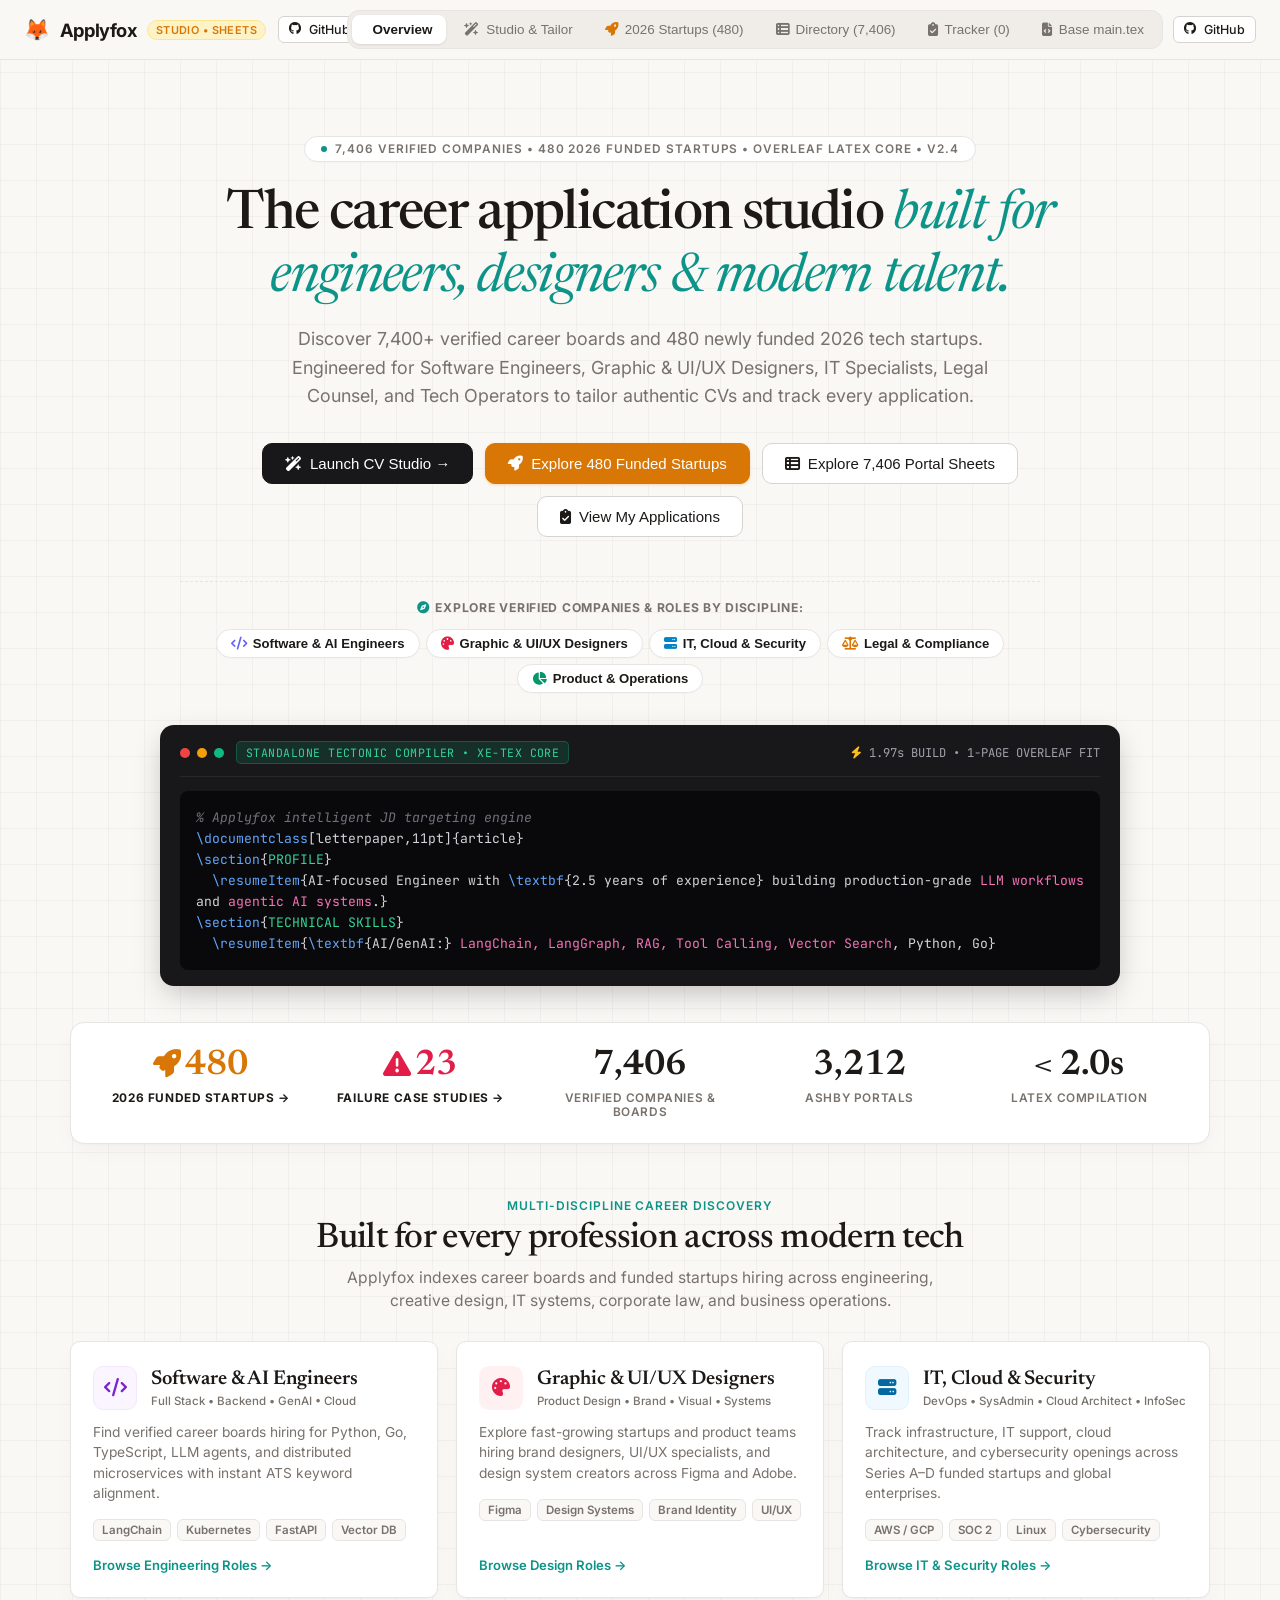
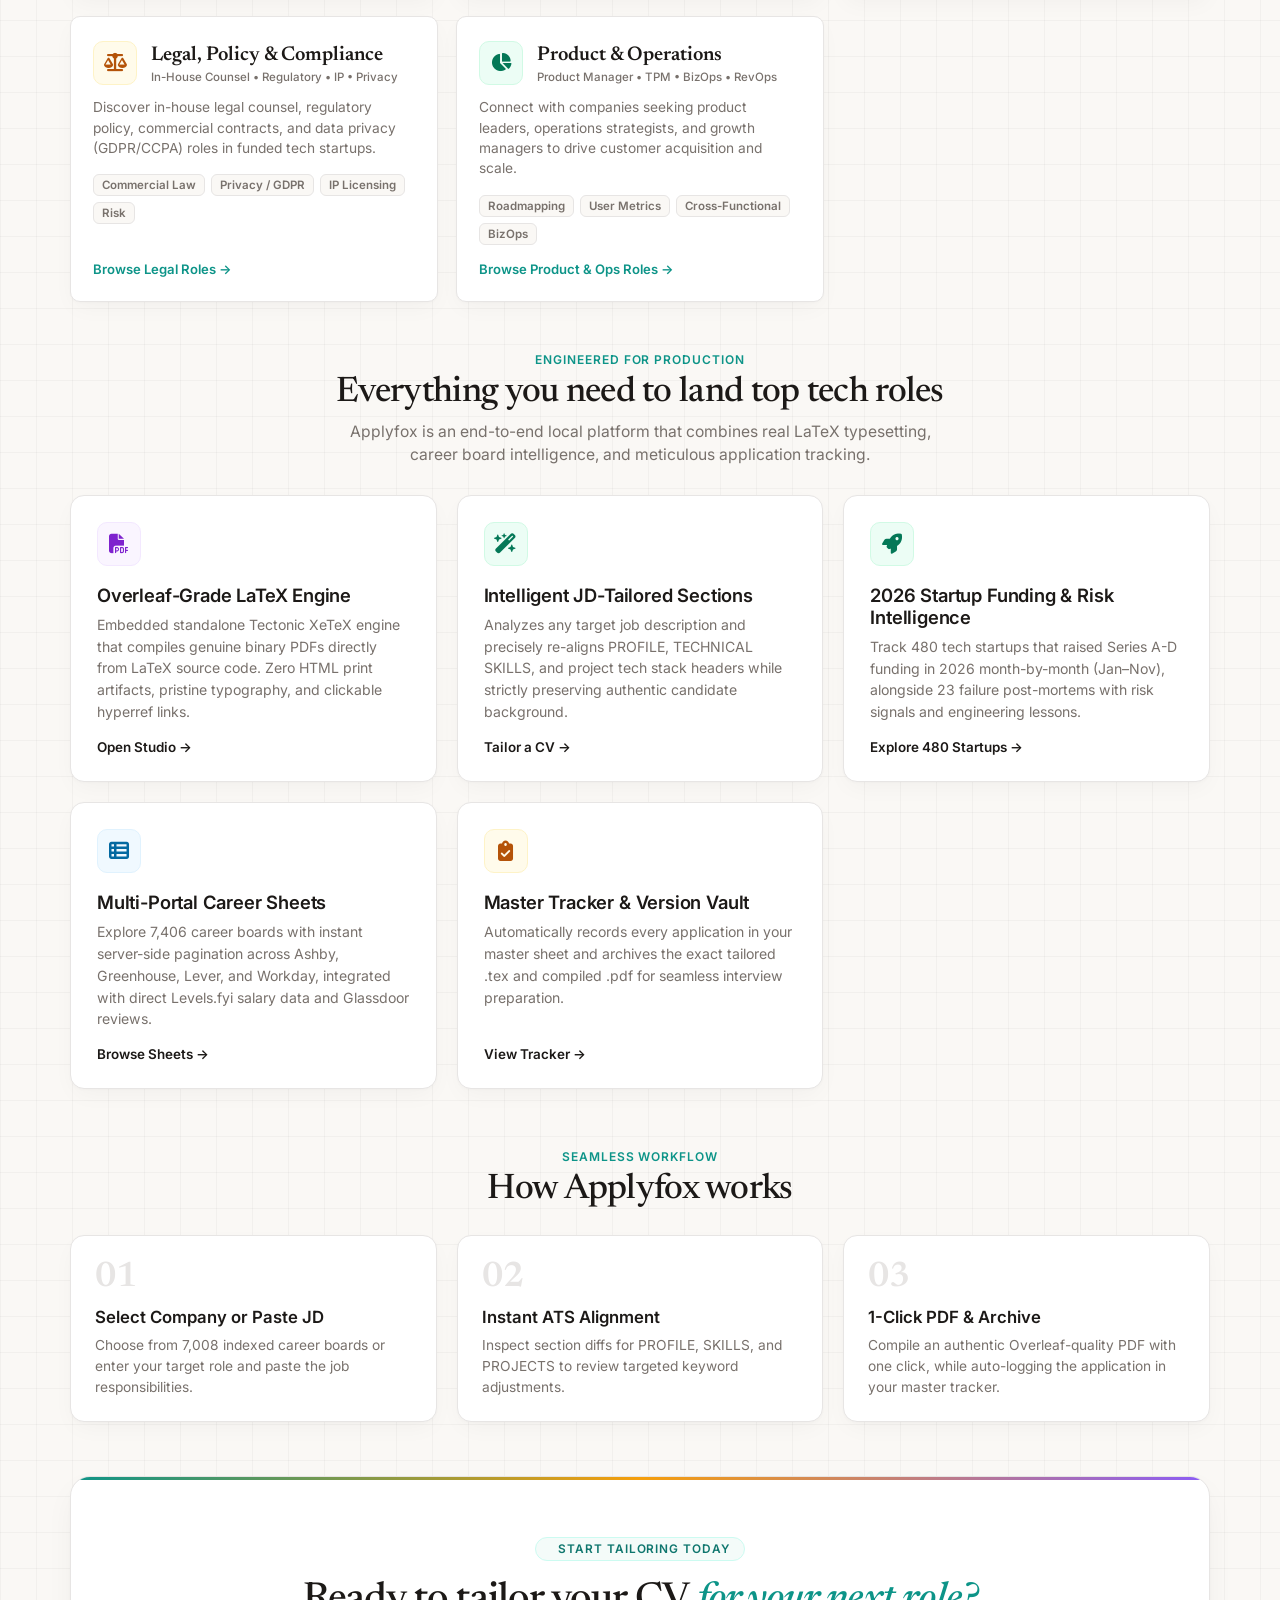
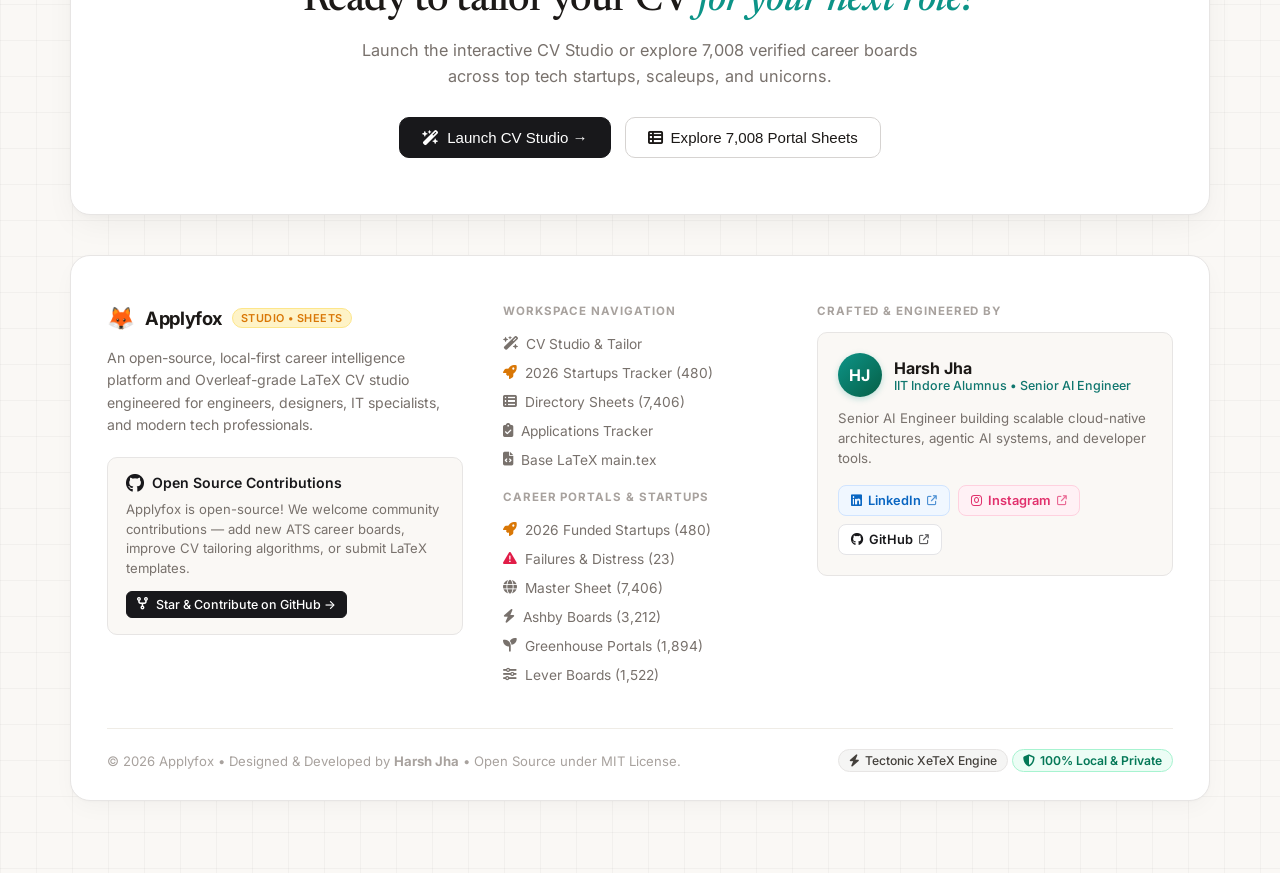
==== commit b3f168e2: "feat(roles): ingest structured open roles for all companies and add interactive Job Title & Discipli" ====
--- a/docs/index.html
+++ b/docs/index.html
@@ -1394,6 +1394,96 @@
     .month-pill {
       flex-shrink: 0;
     }
+  }
+
+  /* Discipline & Role Filter Pills */
+  .discipline-pills {
+    display: flex;
+    gap: 6px;
+    flex-wrap: wrap;
+    margin-top: 4px;
+  }
+  .role-discipline-pill {
+    padding: 5px 12px;
+    border-radius: var(--radius-pill);
+    font-size: 0.75rem;
+    font-weight: 500;
+    cursor: pointer;
+    background: #FFFFFF;
+    border: 1px solid var(--border-subtle);
+    color: var(--text-secondary);
+    display: inline-flex;
+    align-items: center;
+    gap: 6px;
+    transition: all 0.15s ease;
+  }
+  .role-discipline-pill:hover {
+    border-color: var(--border-dark);
+    color: var(--text-primary);
+    transform: translateY(-1px);
+  }
+  .role-discipline-pill.active {
+    background: var(--text-primary);
+    color: #FFFFFF;
+    border-color: var(--text-primary);
+    font-weight: 600;
+  }
+  .role-discipline-pill i {
+    font-size: 0.72rem;
+    opacity: 0.85;
+  }
+  .role-discipline-pill.active i {
+    opacity: 1;
+    color: #34D399;
+  }
+
+  /* Role Tag Badges in Table */
+  .role-tag-list {
+    display: flex;
+    flex-wrap: wrap;
+    gap: 4px;
+    max-width: 320px;
+  }
+  .role-tag-pill {
+    display: inline-flex;
+    align-items: center;
+    gap: 4px;
+    font-size: 0.72rem;
+    font-weight: 500;
+    padding: 2px 7px;
+    border-radius: 4px;
+    background: #F5F3EF;
+    border: 1px solid #E7E5E4;
+    color: #44403C;
+    cursor: pointer;
+    transition: all 0.15s ease;
+    line-height: 1.3;
+    white-space: nowrap;
+  }
+  .role-tag-pill:hover {
+    background: #EAE6DF;
+    border-color: #A8A29E;
+    color: #1C1917;
+    transform: translateY(-1px);
+  }
+  .role-tag-pill.highlighted {
+    background: #ECFDF5;
+    border-color: #6EE7B7;
+    color: #065F46;
+    font-weight: 600;
+    box-shadow: 0 1px 2px rgba(5, 150, 105, 0.12);
+  }
+  .role-tag-more {
+    font-size: 0.70rem;
+    color: var(--text-muted);
+    cursor: pointer;
+    padding: 2px 5px;
+    border-radius: 4px;
+    text-decoration: underline;
+    text-underline-offset: 2px;
+  }
+  .role-tag-more:hover {
+    color: var(--text-primary);
   }
 
   /* Pagination Bar */
@@ -2500,6 +2590,38 @@
           </div>
         </div>
 
+        <!-- Discipline & Role Filter Bar -->
+        <div id="roleFilterContainer" style="margin-bottom: 16px; padding: 12px 14px; background: #FAF8F5; border-radius: 10px; border: 1px solid #E7E5E4;">
+          <div style="display: flex; justify-content: space-between; align-items: center; margin-bottom: 8px; flex-wrap: wrap; gap: 8px;">
+            <div style="font-size: 0.76rem; font-weight: 700; text-transform: uppercase; letter-spacing: 0.06em; color: var(--text-secondary); display: flex; align-items: center; gap: 6px;">
+              <i class="fa fa-briefcase" style="color: var(--accent-emerald);"></i> <span>Filter Open Roles by Discipline / Profession:</span>
+            </div>
+            <div style="font-size: 0.74rem; color: var(--text-muted);">
+              Click any role badge to instantly pre-fill CV Studio
+            </div>
+          </div>
+          <div class="discipline-pills" id="disciplinePillsContainer">
+            <button class="role-discipline-pill active" onclick="filterByRole('')" data-discipline="">
+              <i class="fa fa-border-all"></i> <span>All Disciplines</span>
+            </button>
+            <button class="role-discipline-pill" onclick="filterByRole('Software & AI')" data-discipline="Software & AI">
+              <i class="fa fa-code"></i> <span>Software &amp; AI</span>
+            </button>
+            <button class="role-discipline-pill" onclick="filterByRole('Graphic & UI/UX')" data-discipline="Graphic & UI/UX">
+              <i class="fa fa-pen-nib"></i> <span>Graphic &amp; UI/UX</span>
+            </button>
+            <button class="role-discipline-pill" onclick="filterByRole('IT & Cloud')" data-discipline="IT & Cloud">
+              <i class="fa fa-server"></i> <span>IT &amp; Cloud</span>
+            </button>
+            <button class="role-discipline-pill" onclick="filterByRole('Legal & Compliance')" data-discipline="Legal & Compliance">
+              <i class="fa fa-scale-balanced"></i> <span>Legal &amp; Compliance</span>
+            </button>
+            <button class="role-discipline-pill" onclick="filterByRole('Product & Operations')" data-discipline="Product & Operations">
+              <i class="fa fa-cubes"></i> <span>Product &amp; Ops</span>
+            </button>
+          </div>
+        </div>
+
         <!-- Search & Control Bar -->
         <div class="controls-bar">
           <div class="search-wrapper">
@@ -2507,13 +2629,60 @@
             <input type="text" id="portalSearch" class="search-input" placeholder="Search companies, startups, sectors, or rounds..." oninput="onPortalSearchInput(this.value)">
           </div>
 
-          <div style="display: flex; gap: 10px; align-items: center;">
-            <span style="font-size: 0.82rem; color: var(--text-secondary);">Per page:</span>
-            <select id="portalLimitSelect" onchange="onPortalLimitChange(this.value)" style="width: auto; padding: 6px 10px; font-size: 0.82rem;">
-              <option value="25" selected>25</option>
-              <option value="50">50</option>
-              <option value="100">100</option>
-            </select>
+          <div style="display: flex; gap: 10px; align-items: center; flex-wrap: wrap;">
+            <div style="display: flex; align-items: center; gap: 6px;">
+              <span style="font-size: 0.82rem; color: var(--text-secondary); white-space: nowrap;"><i class="fa fa-user-tag" style="color: var(--accent-emerald);"></i> Job Title:</span>
+              <select id="portalRoleSelect" onchange="onPortalRoleChange(this.value)" style="width: auto; max-width: 250px; padding: 6px 10px; font-size: 0.82rem; border-radius: 8px; border: 1px solid #D6D3D1; background: #FFF;">
+                <option value="">All Job Titles</option>
+                <optgroup label="Software &amp; AI Engineering">
+                  <option value="Software &amp; AI">All Software &amp; AI Roles</option>
+                  <option value="Senior Full Stack Engineer">Senior Full Stack Engineer</option>
+                  <option value="Senior Backend Engineer">Senior Backend Engineer</option>
+                  <option value="AI &amp; Machine Learning Engineer">AI &amp; Machine Learning Engineer</option>
+                  <option value="Senior AI Research Engineer">Senior AI Research Engineer</option>
+                  <option value="Frontend Systems Engineer">Frontend Systems Engineer</option>
+                  <option value="Staff Cloud &amp; DevOps Engineer">Staff Cloud &amp; DevOps Engineer</option>
+                  <option value="Mobile Engineer">Mobile Engineer</option>
+                </optgroup>
+                <optgroup label="Graphic &amp; UI/UX Design">
+                  <option value="Graphic &amp; UI/UX">All Design &amp; Creative Roles</option>
+                  <option value="Senior Product Designer">Senior Product Designer (UI/UX)</option>
+                  <option value="Graphic &amp; Brand Identity Designer">Graphic &amp; Brand Designer</option>
+                  <option value="Lead UI/UX Designer">Lead UI/UX Designer</option>
+                  <option value="Visual &amp; Marketing Content Designer">Visual &amp; Marketing Designer</option>
+                  <option value="Design Systems Specialist">Design Systems Specialist</option>
+                </optgroup>
+                <optgroup label="IT &amp; Cloud Systems">
+                  <option value="IT &amp; Cloud">All IT &amp; Cloud Roles</option>
+                  <option value="IT Systems Administrator">IT Systems Administrator</option>
+                  <option value="Cloud Infrastructure &amp; SRE">Cloud Infrastructure &amp; SRE</option>
+                  <option value="Enterprise IT &amp; Network Security">Enterprise IT &amp; Security</option>
+                  <option value="Corporate IT Support Specialist">Corporate IT Support</option>
+                </optgroup>
+                <optgroup label="Legal &amp; Compliance">
+                  <option value="Legal &amp; Compliance">All Legal &amp; Compliance Roles</option>
+                  <option value="Corporate Legal Counsel">Corporate Legal Counsel</option>
+                  <option value="Commercial Contracts &amp; Licensing">Commercial Contracts Manager</option>
+                  <option value="Regulatory &amp; Privacy Compliance">Regulatory &amp; Privacy Compliance</option>
+                  <option value="Intellectual Property &amp; Technology Counsel">IP &amp; Technology Counsel</option>
+                </optgroup>
+                <optgroup label="Product &amp; Operations">
+                  <option value="Product &amp; Operations">All Product &amp; Ops Roles</option>
+                  <option value="Senior Technical Product Manager">Senior Technical Product Manager</option>
+                  <option value="Product Operations &amp; Strategy Lead">Product Operations Lead</option>
+                  <option value="BizOps &amp; Growth Operations Associate">BizOps &amp; Strategy Lead</option>
+                </optgroup>
+              </select>
+            </div>
+
+            <div style="display: flex; gap: 6px; align-items: center;">
+              <span style="font-size: 0.82rem; color: var(--text-secondary); white-space: nowrap;">Per page:</span>
+              <select id="portalLimitSelect" onchange="onPortalLimitChange(this.value)" style="width: auto; padding: 6px 10px; font-size: 0.82rem; border-radius: 8px; border: 1px solid #D6D3D1; background: #FFF;">
+                <option value="25" selected>25</option>
+                <option value="50">50</option>
+                <option value="100">100</option>
+              </select>
+            </div>
           </div>
         </div>
 
@@ -2626,8 +2795,8 @@
 const EMBEDDED_BASE_TEX = "%-------------------------\n% Resume in Latex\n%------------------------\n\n\\documentclass[letterpaper,11pt]{article}\n\n\\usepackage{latexsym}\n\\usepackage[empty]{fullpage}\n\\usepackage{titlesec}\n\\usepackage{marvosym}\n\\usepackage[usenames,dvipsnames]{color}\n\\usepackage{enumitem}\n\\usepackage[hidelinks]{hyperref}\n\\usepackage[english]{babel}\n\\usepackage{tabularx}\n\\usepackage{fontawesome5}\n\\usepackage{graphicx}\n\\ifdefined\\pdfgentounicode\n  \\input{glyphtounicode}\n  \\pdfgentounicode=1\n\\fi\n\n\\definecolor{airforceblue}{rgb}{0.36, 0.54, 0.66}\n\n%----------PAGE MARGINS----------\n\\addtolength{\\oddsidemargin}{-0.6in}\n\\addtolength{\\textwidth}{1.19in}\n\\addtolength{\\topmargin}{-.7in}\n\\addtolength{\\textheight}{1.4in}\n\n\\raggedbottom\n\\raggedright\n\\setlength{\\tabcolsep}{0in}\n\n%----------SECTION FORMATTING----------\n\\titleformat{\\section}{\n  \\vspace{-4pt}\\scshape\\raggedright\\large\\bfseries\n}{}{0em}{}[\\titlerule \\vspace{-5pt}]\n\n%----------BULLET FORMATTING----------\n\\renewcommand\\labelitemi{$\\vcenter{\\hbox{\\small$\\circ$}}$}\n\n\\newcommand{\\resumeItem}[1]{\n  \\item[\\textbullet]\\small{\n    {#1 \\vspace{-2pt}}\n  }\n}\n\n%----------SUBHEADING----------\n\\newcommand{\\resumeSubheading}[4]{\n  \\vspace{-4pt}\\item\n    \\begin{tabular*}{1.0\\textwidth}[t]{l@{\\extracolsep{\\fill}}r}\n      \\textbf{#1} & \\textbf{#2} \\\\\n      \\textit{#3} & \\textit{#4} \\\\\n    \\end{tabular*}\\vspace{-6pt}\n}\n\n%----------PROJECT HEADING----------\n% tabularx allows long project titles/technology stacks\n% to wrap without overlapping the GitHub link.\n\\newcommand{\\resumeProjectHeading}[2]{\n  \\vspace{-2pt}\\item\n    \\begin{tabularx}{\\textwidth}{@{}X r@{}}\n      \\small #1 & \\small #2 \\\\\n    \\end{tabularx}\n    \\vspace{-4pt}\n}\n\n%----------LISTS----------\n\\newcommand{\\resumeSubHeadingListStart}{\n  \\begin{itemize}[leftmargin=0in, label={}]\n}\n\n\\newcommand{\\resumeSubHeadingListEnd}{\n  \\end{itemize}\n}\n\n\\newcommand{\\resumeItemListStart}{\n  \\begin{itemize}[leftmargin=0.15in]\n}\n\n\\newcommand{\\resumeItemListEnd}{\n  \\end{itemize}\\vspace{-6pt}\n}\n\n%-------------------------------------------\n%%%%%%  RESUME STARTS HERE  %%%%%%%%%%%%%%%%%\n%-------------------------------------------\n\n\\begin{document}\n\n%----------HEADER----------\n\\begin{center}\n    {\\huge \\textbf{Harsh Jha}} \\\\ \\vspace{6pt}\n    {\\faPhone \\ +91 7060286069} ~\n    {\\faEnvelope \\ \\href{mailto:harshptct@gmail.com}{harshj92002@gmail.com}} ~\n    {\\faLinkedin \\ \\href{https://www.linkedin.com/in/harshjha-iiti/}{LinkedIn}} ~\n    {\\faGithub \\ \\href{https://github.com/jhaharsh03}{GitHub}} ~\n    {\\faCode \\ \\href{https://leetcode.com/u/harshdotcom/}{LeetCode}}\n\\end{center}\n\n\n%-----------PROFILE-----------\n\\section{\\color{airforceblue}PROFILE}\n\\resumeItemListStart\n\n\\resumeItem{AI-focused Software Development Engineer with \\textbf{2.5 years of experience} building backend systems, AI-powered applications, cloud-native services, microservices, and production-grade software.}\n\n\\resumeItem{Hands-on experience designing and integrating \\textbf{LLM and agentic AI workflows} using LangChain, LangGraph, RAG, tool calling, prompt engineering, structured outputs, AWS Bedrock, and AWS Textract.}\n\n\\resumeItem{Strong backend and systems foundation across \\textbf{Go, Python, TypeScript, REST APIs, PostgreSQL, MongoDB, Docker, Kubernetes, AWS, and Azure}, with experience taking features from design through production.}\n\n\\resumeItem{Open-source maintainer of \\textbf{VitaTrack.ai}, an AI-powered healthcare platform for medical document extraction, report summarization, health-record organization, and intelligent health-data workflows.}\n\n\\resumeItemListEnd\n\n\n%-----------EDUCATION-----------\n\\section{\\color{airforceblue}EDUCATION}\n\\resumeSubHeadingListStart\n\n\\resumeSubheading\n{Indian Institute of Technology Indore (IIT Indore)}{Indore, India}\n{Bachelor of Technology (B.Tech.) in Civil Engineering}{2020 -- 2024}\n\n\\resumeSubHeadingListEnd\n\n\n%-----------TECHNICAL SKILLS-----------\n\\section{\\color{airforceblue}TECHNICAL SKILLS}\n\\resumeItemListStart\n\n\\resumeItem{\\textbf{AI / GenAI:} LLMs, AI Agents, Agentic AI, LangChain, LangGraph, RAG, Prompt Engineering, Tool Calling, Function Calling, LLM Integration, AI Workflow Automation}\n\n\\resumeItem{\\textbf{AI Engineering:} Agent Orchestration, Retrieval Pipelines, Vector Search, Embeddings, Context Engineering, Structured Outputs, Model Integration, AI Evaluation}\n\n\\resumeItem{\\textbf{Programming:} Python, Go, TypeScript, JavaScript, C++}\n\n\\resumeItem{\\textbf{Backend:} FastAPI, Gin, Fiber, Node.js, Express.js, REST APIs, gRPC, Microservices, API Gateway}\n\n\\resumeItem{\\textbf{Data:} PostgreSQL, MongoDB, MySQL, SQL Server, Redis}\n\n\\resumeItem{\\textbf{Cloud \\& AI Services:} AWS, Azure, AWS Bedrock, AWS Textract, Oracle Cloud Infrastructure}\n\n\\resumeItem{\\textbf{DevOps \\& Infrastructure:} Docker, Kubernetes, GitHub Actions, CI/CD, Containerized Deployment}\n\n\\resumeItem{\\textbf{Architecture:} System Design, Distributed Systems, Event-Driven Architecture, Microservices, Clean Architecture, SOLID Principles}\n\n\\resumeItem{\\textbf{Security:} JWT, RBAC, API Validation, Secure API Design}\n\n\\resumeItemListEnd\n\n\n%-----------WORK EXPERIENCE-----------\n\\section{\\color{airforceblue}WORK EXPERIENCE}\n\\resumeSubHeadingListStart\n\n\\resumeSubheading\n{Software Development Engineer - 2}{May 2024 -- Present}\n{SimplyPhi}{Bangalore, India}\n\n\\resumeItemListStart\n\n\\resumeItem{Designed and built scalable backend services using \\textbf{Go, Python, TypeScript, REST APIs, PostgreSQL, and microservices} for production business workflows.}\n\n\\resumeItem{Developed production-ready APIs for \\textbf{authentication, reporting, financial workflows, property operations, dashboard analytics, and business automation}, supporting multiple application workflows.}\n\n\\resumeItem{Engineered AI-powered workflows using \\textbf{LangChain, LangGraph, AI agents, LLM APIs, RAG pipelines, prompt engineering, tool calling, and structured outputs}.}\n\n\\resumeItem{Integrated \\textbf{LLM and AI services} into business applications for document understanding, report generation, data extraction, summarization, and intelligent workflow automation.}\n\n\\resumeItem{Built and deployed cloud-native services using \\textbf{Docker, Kubernetes, AWS, Azure, GitHub Actions, and CI/CD}, supporting reliable application delivery across environments.}\n\n\\resumeItem{Implemented secure application workflows using \\textbf{JWT authentication, RBAC, API validation, structured logging, and centralized error handling}.}\n\n\\resumeItem{Improved backend scalability and maintainability through \\textbf{Clean Architecture, modular service design, optimized database queries, caching, and reusable service components}.}\n\n\\resumeItem{Owned features end-to-end across \\textbf{requirements analysis, system design, development, testing, deployment, monitoring, debugging, and production support}.}\n\n\\resumeItemListEnd\n\n\\resumeSubHeadingListEnd\n\n\n%-----------PROJECTS-----------\n\\section{\\color{airforceblue}PROJECTS}\n\\resumeSubHeadingListStart\n\n%----------VITATRACK----------\n\\resumeProjectHeading\n{\\textbf{VitaTrack.ai -- AI Medical Report Platform} $|$ Go, Python, AWS, PostgreSQL}\n{\\href{https://github.com/harshdotcom/vitalTrack.ai-}{GitHub}}\n\n\\resumeItemListStart\n\n\\resumeItem{Developing an open-source AI healthcare platform for managing \\textbf{medical reports, prescriptions, symptoms, medications, health records, and daily health notes}.}\n\n\\resumeItem{Built secure \\textbf{Go backend APIs} and structured healthcare data workflows using \\textbf{PostgreSQL} for medical record management.}\n\n\\resumeItem{Integrated \\textbf{AWS Textract} to extract text and structured data from medical reports, prescriptions, and healthcare documents.}\n\n\\resumeItem{Integrated \\textbf{AWS Bedrock and LLMs} with prompt engineering to summarize medical reports and transform unstructured health data into structured, actionable information.}\n\n\\resumeItem{Designed AI workflows for \\textbf{medical document analysis, health-history tracking, report processing, and patient record organization}.}\n\n\\resumeItem{Built supporting \\textbf{Angular} interfaces for document uploads, health logs, dashboards, and medical data management.}\n\n\\resumeItemListEnd\n\n\n%----------AI AGENT WORKFLOW----------\n\\resumeProjectHeading\n{\\textbf{AI Agent Workflow System} $|$ Python, LangChain, LangGraph, LLMs}\n{\\href{https://github.com/harshdotcom/naukriAuto.Ai}{GitHub}}\n\n\\resumeItemListStart\n\n\\resumeItem{Engineered multi-step \\textbf{AI agent workflows} using Python, LangChain, LangGraph, and LLM APIs for intelligent automation and structured decision-making.}\n\n\\resumeItem{Designed stateful agent workflows for \\textbf{document processing, summarization, API integration, tool execution, and structured response generation}.}\n\n\\resumeItem{Implemented \\textbf{tool calling, prompt templates, reusable chains, memory, state management, and conditional workflow execution} for agent-driven automation.}\n\n\\resumeItem{Integrated AI agents with \\textbf{REST APIs and external tools} to execute tasks, process information, and support real-world business workflows.}\n\n\\resumeItemListEnd\n\n\\resumeSubHeadingListEnd\n\n\n%-----------CERTIFICATIONS-----------\n\\section{\\color{airforceblue}CERTIFICATIONS}\n\\resumeItemListStart\n\n\\resumeItem{\n\\href{https://academy.langchain.com/certificates/svjvl9l9fa}\n{\\textbf{Introduction to LangChain - Python} \u2014 LangChain Academy}\n}\n\n\\resumeItem{\n\\href{https://verify.skilljar.com/c/gbzedjz5dcde}\n{\\textbf{Introduction to Agent Skills} \u2014 Anthropic}\n}\n\n\\resumeItem{\n\\href{https://www.linkedin.com/in/harshjha-iiti/overlay/certifications/1170933565/multiple-media-viewer/?profileId=ACoAADN4Q84BhQseKYmEwHkPK7yzh0e_9nVq1kY}\n{\\textbf{Oracle Cloud Infrastructure 2025 Certified} \u2014 Oracle}\n}\n\n\\resumeItemListEnd\n\n\n%-----------ACHIEVEMENTS-----------\n\\section{\\color{airforceblue}ACHIEVEMENTS}\n\\resumeItemListStart\n\n\\resumeItem{Achieved a \\textbf{LeetCode Contest Rating of 1663}, placing in the \\textbf{top 6\\% globally}.}\n\n\\resumeItem{Open-source maintainer of \\textbf{VitaTrack.ai}, an AI-powered healthcare platform focused on medical document processing and intelligent health-data workflows.}\n\n\\resumeItemListEnd\n\n\n%-------------------------------------------\n\\end{document}";
 const EMBEDDED_PREVIEW_HTML = "<!DOCTYPE html>\n<html lang=\"en\">\n<head>\n<meta charset=\"utf-8\">\n<meta name=\"viewport\" content=\"width=device-width, initial-scale=1\">\n<title>Harsh Jha - CV (Base Master CV)</title>\n<link rel=\"stylesheet\" href=\"https://cdnjs.cloudflare.com/ajax/libs/font-awesome/6.4.0/css/all.min.css\">\n<script src=\"https://cdnjs.cloudflare.com/ajax/libs/html2pdf.js/0.10.1/html2pdf.bundle.min.js\"><\\/script>\n<style>\n  :root {\n    --airforceblue: #5c8aab;\n    --text-color: #000000;\n    --paper-bg: #ffffff;\n    --link-color: #000000;\n    --line-color: #000000;\n  }\n  @page {\n    size: letter portrait;\n    margin: 0.35in 0.45in;\n  }\n  * {\n    box-sizing: border-box;\n  }\n  body {\n    background: #e5e7eb;\n    margin: 0;\n    padding: 16px 8px;\n    font-family: 'Times New Roman', Times, Cambria, Georgia, serif;\n    color: var(--text-color);\n    line-height: 1.25;\n    font-size: 10pt;\n    -webkit-print-color-adjust: exact !important;\n    print-color-adjust: exact !important;\n  }\n  .paper-page {\n    background: var(--paper-bg);\n    max-width: 8.5in;\n    min-height: 11in;\n    margin: 0 auto;\n    padding: 0.4in 0.5in;\n    box-shadow: 0 4px 20px rgba(0,0,0,0.15);\n    box-sizing: border-box;\n  }\n  .header-block {\n    text-align: center;\n    margin-bottom: 6px;\n  }\n  .header-name {\n    font-size: 20pt;\n    font-weight: bold;\n    letter-spacing: 0.5px;\n    margin: 0 0 4px 0;\n  }\n  .header-contacts {\n    font-size: 9.5pt;\n    color: #111;\n  }\n  .header-contacts a, .cv-link {\n    color: var(--text-color);\n    text-decoration: none;\n  }\n  .header-contacts a:hover, .cv-link:hover {\n    text-decoration: underline;\n  }\n  .contact-sep {\n    margin: 0 4px;\n    color: #666;\n  }\n  .section-title {\n    color: var(--airforceblue);\n    font-size: 11pt;\n    font-weight: bold;\n    text-transform: uppercase;\n    letter-spacing: 0.5px;\n    margin: 10px 0 2px 0;\n    border-bottom: 1px solid #111;\n    padding-bottom: 2px;\n  }\n  ul.resume-list {\n    margin: 2px 0 5px 0;\n    padding-left: 18px;\n  }\n  ul.resume-list li {\n    margin-bottom: 2.5px;\n    font-size: 9.8pt;\n    line-height: 1.28;\n  }\n  .subheading-row, .project-header-row {\n    display: flex;\n    justify-content: space-between;\n    align-items: baseline;\n    font-size: 9.8pt;\n    margin-top: 3px;\n  }\n  .sub-row {\n    margin-top: 1px;\n    margin-bottom: 2px;\n  }\n  .row-left {\n    text-align: left;\n  }\n  .row-right {\n    text-align: right;\n    white-space: nowrap;\n  }\n  .pipe-sep {\n    color: #333;\n    margin: 0 3px;\n  }\n  .tech-tag {\n    font-style: italic;\n    color: #111;\n  }\n  .entry-block {\n    margin-bottom: 5px;\n  }\n  @media (max-width: 768px) {\n    body {\n      padding: 4px !important;\n    }\n    .paper-page {\n      max-width: 100% !important;\n      min-height: auto !important;\n      padding: 16px 12px !important;\n      box-shadow: none !important;\n      border-radius: 6px;\n    }\n    .header-name {\n      font-size: 1.5rem !important;\n    }\n    .header-links {\n      font-size: 0.72rem !important;\n      flex-wrap: wrap !important;\n      gap: 4px 8px !important;\n    }\n    .entry-header-row, .project-header-row {\n      flex-direction: column !important;\n      align-items: flex-start !important;\n      gap: 2px !important;\n    }\n    .entry-right, .proj-right {\n      text-align: left !important;\n      font-size: 0.76rem !important;\n    }\n    .resume-list {\n      padding-left: 14px !important;\n    }\n  }\n  @media print {\n    body {\n      background: none !important;\n      padding: 0 !important;\n      margin: 0 !important;\n    }\n    .paper-page {\n      box-shadow: none !important;\n      padding: 0.25in 0.35in !important;\n      max-width: 100% !important;\n      min-height: auto !important;\n      margin: 0 !important;\n    }\n  }\n</style>\n</head>\n<body>\n\n<div class=\"paper-page\" id=\"cvPaperDocument\">\n  <!-- HEADER -->\n  <div class=\"header-block\">\n    <div class=\"header-name\">Harsh Jha</div>\n    <div class=\"header-contacts\">\n      <i class=\"fa fa-phone\"></i> +91 7060286069\n      <span class=\"contact-sep\">~</span>\n      <i class=\"fa fa-envelope\"></i> <a href=\"mailto:harshj92002@gmail.com\">harshj92002@gmail.com</a>\n      <span class=\"contact-sep\">~</span>\n      <i class=\"fab fa-linkedin\"></i> <a href=\"https://www.linkedin.com/in/harshjha-iiti/\" target=\"_blank\">LinkedIn</a>\n      <span class=\"contact-sep\">~</span>\n      <i class=\"fab fa-github\"></i> <a href=\"https://github.com/jhaharsh03\" target=\"_blank\">GitHub</a>\n      <span class=\"contact-sep\">~</span>\n      <i class=\"fa fa-code\"></i> <a href=\"https://leetcode.com/u/harshdotcom/\" target=\"_blank\">LeetCode</a>\n    </div>\n  </div>\n\n  <!-- PROFILE -->\n  <div class=\"section-title\">PROFILE</div>\n  <ul class=\"resume-list\">\n    <li>AI-focused Software Development Engineer with <strong>2.5 years of experience</strong> building backend systems, AI-powered applications, cloud-native services, microservices, and production-grade software.</li>\n<li>Hands-on experience designing and integrating <strong>LLM and agentic AI workflows</strong> using LangChain, LangGraph, RAG, tool calling, prompt engineering, structured outputs, AWS Bedrock, and AWS Textract.</li>\n<li>Strong backend and systems foundation across <strong>Go, Python, TypeScript, REST APIs, PostgreSQL, MongoDB, Docker, Kubernetes, AWS, and Azure</strong>, with experience taking features from design through production.</li>\n<li>Open-source maintainer of <strong>VitaTrack.ai</strong>, an AI-powered healthcare platform for medical document extraction, report summarization, health-record organization, and intelligent health-data workflows.</li>\n  </ul>\n\n  <!-- EDUCATION -->\n  <div class=\"section-title\">EDUCATION</div>\n  \n        <div class=\"subheading-row\">\n            <div class=\"row-left\"><strong>Indian Institute of Technology Indore (IIT Indore)</strong></div>\n            <div class=\"row-right\"><strong>Indore, India</strong></div>\n        </div>\n        <div class=\"subheading-row sub-row\">\n            <div class=\"row-left\"><em>Bachelor of Technology (B.Tech.) in Civil Engineering</em></div>\n            <div class=\"row-right\"><em>2020 \u2013 2024</em></div>\n        </div>\n        \n\n  <!-- TECHNICAL SKILLS -->\n  <div class=\"section-title\">TECHNICAL SKILLS</div>\n  <ul class=\"resume-list\">\n    <li><strong>AI / GenAI:</strong> LLMs, AI Agents, Agentic AI, LangChain, LangGraph, RAG, Prompt Engineering, Tool Calling, Function Calling, LLM Integration, AI Workflow Automation</li>\n<li><strong>AI Engineering:</strong> Agent Orchestration, Retrieval Pipelines, Vector Search, Embeddings, Context Engineering, Structured Outputs, Model Integration, AI Evaluation</li>\n<li><strong>Programming:</strong> Python, Go, TypeScript, JavaScript, C++</li>\n<li><strong>Backend:</strong> FastAPI, Gin, Fiber, Node.js, Express.js, REST APIs, gRPC, Microservices, API Gateway</li>\n<li><strong>Data:</strong> PostgreSQL, MongoDB, MySQL, SQL Server, Redis</li>\n<li><strong>Cloud & AI Services:</strong> AWS, Azure, AWS Bedrock, AWS Textract, Oracle Cloud Infrastructure</li>\n<li><strong>DevOps & Infrastructure:</strong> Docker, Kubernetes, GitHub Actions, CI/CD, Containerized Deployment</li>\n<li><strong>Architecture:</strong> System Design, Distributed Systems, Event-Driven Architecture, Microservices, Clean Architecture, SOLID Principles</li>\n<li><strong>Security:</strong> JWT, RBAC, API Validation, Secure API Design</li>\n  </ul>\n\n  <!-- WORK EXPERIENCE -->\n  <div class=\"section-title\">WORK EXPERIENCE</div>\n  \n        <div class=\"entry-block\">\n            <div class=\"subheading-row\">\n                <div class=\"row-left\"><strong>Software Development Engineer - 2</strong></div>\n                <div class=\"row-right\"><strong>May 2024 \u2013 Present</strong></div>\n            </div>\n            <div class=\"subheading-row sub-row\">\n                <div class=\"row-left\"><em>SimplyPhi</em></div>\n                <div class=\"row-right\"><em>Bangalore, India</em></div>\n            </div>\n            <ul class=\"resume-list\">\n                <li>Designed and built scalable backend services using <strong>Go, Python, TypeScript, REST APIs, PostgreSQL, and microservices</strong> for production business workflows.</li>\n<li>Developed production-ready APIs for <strong>authentication, reporting, financial workflows, property operations, dashboard analytics, and business automation</strong>, supporting multiple application workflows.</li>\n<li>Engineered AI-powered workflows using <strong>LangChain, LangGraph, AI agents, LLM APIs, RAG pipelines, prompt engineering, tool calling, and structured outputs</strong>.</li>\n<li>Integrated <strong>LLM and AI services</strong> into business applications for document understanding, report generation, data extraction, summarization, and intelligent workflow automation.</li>\n<li>Built and deployed cloud-native services using <strong>Docker, Kubernetes, AWS, Azure, GitHub Actions, and CI/CD</strong>, supporting reliable application delivery across environments.</li>\n<li>Implemented secure application workflows using <strong>JWT authentication, RBAC, API validation, structured logging, and centralized error handling</strong>.</li>\n<li>Improved backend scalability and maintainability through <strong>Clean Architecture, modular service design, optimized database queries, caching, and reusable service components</strong>.</li>\n<li>Owned features end-to-end across <strong>requirements analysis, system design, development, testing, deployment, monitoring, debugging, and production support</strong>.</li>\n            </ul>\n        </div>\n        \n\n  <!-- PROJECTS -->\n  <div class=\"section-title\">PROJECTS</div>\n  \n        <div class=\"entry-block\">\n            <div class=\"project-header-row\">\n                <div class=\"proj-left\"><strong><strong>VitaTrack.ai \u2013 AI Medical Report Platform</strong></strong> <span class=\"pipe-sep\">|</span> <span class=\"tech-tag\">Go, Python, AWS, PostgreSQL</span></div>\n                <div class=\"proj-right\"><a href=\"https://github.com/harshdotcom/vitalTrack.ai-\" target=\"_blank\" class=\"cv-link\">GitHub</a></div>\n            </div>\n            <ul class=\"resume-list\">\n                <li>Developing an open-source AI healthcare platform for managing <strong>medical reports, prescriptions, symptoms, medications, health records, and daily health notes</strong>.</li>\n<li>Built secure <strong>Go backend APIs</strong> and structured healthcare data workflows using <strong>PostgreSQL</strong> for medical record management.</li>\n<li>Integrated <strong>AWS Textract</strong> to extract text and structured data from medical reports, prescriptions, and healthcare documents.</li>\n<li>Integrated <strong>AWS Bedrock and LLMs</strong> with prompt engineering to summarize medical reports and transform unstructured health data into structured, actionable information.</li>\n<li>Designed AI workflows for <strong>medical document analysis, health-history tracking, report processing, and patient record organization</strong>.</li>\n<li>Built supporting <strong>Angular</strong> interfaces for document uploads, health logs, dashboards, and medical data management.</li>\n            </ul>\n        </div>\n        \n        <div class=\"entry-block\">\n            <div class=\"project-header-row\">\n                <div class=\"proj-left\"><strong><strong>AI Agent Workflow System</strong></strong> <span class=\"pipe-sep\">|</span> <span class=\"tech-tag\">Python, LangChain, LangGraph, LLMs</span></div>\n                <div class=\"proj-right\"><a href=\"https://github.com/harshdotcom/naukriAuto.Ai\" target=\"_blank\" class=\"cv-link\">GitHub</a></div>\n            </div>\n            <ul class=\"resume-list\">\n                <li>Engineered multi-step <strong>AI agent workflows</strong> using Python, LangChain, LangGraph, and LLM APIs for intelligent automation and structured decision-making.</li>\n<li>Designed stateful agent workflows for <strong>document processing, summarization, API integration, tool execution, and structured response generation</strong>.</li>\n<li>Implemented <strong>tool calling, prompt templates, reusable chains, memory, state management, and conditional workflow execution</strong> for agent-driven automation.</li>\n<li>Integrated AI agents with <strong>REST APIs and external tools</strong> to execute tasks, process information, and support real-world business workflows.</li>\n            </ul>\n        </div>\n        \n\n  <!-- CERTIFICATIONS -->\n  <div class=\"section-title\">CERTIFICATIONS</div>\n  <ul class=\"resume-list\">\n    <li><a href=\"https://academy.langchain.com/certificates/svjvl9l9fa\" target=\"_blank\" class=\"cv-link\"><strong>Introduction to LangChain - Python</strong> \u2014 LangChain Academy</a></li>\n<li><a href=\"https://verify.skilljar.com/c/gbzedjz5dcde\" target=\"_blank\" class=\"cv-link\"><strong>Introduction to Agent Skills</strong> \u2014 Anthropic</a></li>\n<li><a href=\"https://www.linkedin.com/in/harshjha-iiti/overlay/certifications/1170933565/multiple-media-viewer/?profileId=ACoAADN4Q84BhQseKYmEwHkPK7yzh0e_9nVq1kY\" target=\"_blank\" class=\"cv-link\"><strong>Oracle Cloud Infrastructure 2025 Certified</strong> \u2014 Oracle</a></li>\n  </ul>\n\n  <!-- ACHIEVEMENTS -->\n  <div class=\"section-title\">ACHIEVEMENTS</div>\n  <ul class=\"resume-list\">\n    <li>Achieved a <strong>LeetCode Contest Rating of 1663</strong>, placing in the <strong>top 6% globally</strong>.</li>\n<li>Open-source maintainer of <strong>VitaTrack.ai</strong>, an AI-powered healthcare platform focused on medical document processing and intelligent health-data workflows.</li>\n  </ul>\n</div>\n\n<script>\nwindow.generateAndDownloadPdf = function(filename) {\n  const elem = document.getElementById(\"cvPaperDocument\");\n  const opt = {\n    margin: [0.3, 0.3, 0.3, 0.3],\n    filename: filename || \"Harsh_Jha_CV.pdf\",\n    image: { type: \"jpeg\", quality: 0.99 },\n    html2canvas: { scale: 2.5, useCORS: true, letterRendering: true },\n    jsPDF: { unit: \"in\", format: \"letter\", orientation: \"portrait\" }\n  };\n  if (typeof html2pdf !== \"undefined\") {\n    return html2pdf().set(opt).from(elem).save();\n  } else {\n    window.print();\n  }\n};\n<\\/script>\n\n</body>\n</html>\n";
 const EMBEDDED_SUMMARIES = [{"key": "funded_startups", "title": "2026 Funded Startups", "subtitle": "Series A-D Rounds Month-Wise (Jan - Nov 2026)", "badge_color": "amber", "icon": "fa-rocket", "kind": "funded_startups", "total_count": 480, "months": [{"name": "All Months", "count": 480}, {"name": "Jan 2026", "count": 37}, {"name": "Feb 2026", "count": 43}, {"name": "Mar 2026", "count": 42}, {"name": "Apr 2026", "count": 23}, {"name": "May 2026", "count": 26}, {"name": "Jun 2026", "count": 47}, {"name": "Jul 2026", "count": 44}, {"name": "Aug 2026", "count": 30}, {"name": "Sep 2026", "count": 41}, {"name": "Oct 2026", "count": 77}, {"name": "Nov 2026", "count": 7}, {"name": "Month not disclosed", "count": 63}]}, {"key": "startup_failures", "title": "Failures & Distress 2026", "subtitle": "Startup Post-Mortems & Risk Signals", "badge_color": "rose", "icon": "fa-triangle-exclamation", "kind": "startup_failures", "total_count": 23}, {"key": "master", "title": "Master Directory", "subtitle": "All Platforms & Startups Aggregated", "badge_color": "neutral", "icon": "fa-globe", "kind": "standard", "total_count": 7406}, {"key": "ashby", "title": "Ashby Portals", "subtitle": "Modern Tech & High-Growth Startups", "badge_color": "purple", "icon": "fa-bolt", "kind": "standard", "total_count": 3212}, {"key": "greenhouse", "title": "Greenhouse Portals", "subtitle": "Global Enterprise & Tech Unicorns", "badge_color": "emerald", "icon": "fa-seedling", "kind": "standard", "total_count": 1894}, {"key": "lever", "title": "Lever Portals", "subtitle": "Fast-Scaling Software & Product Teams", "badge_color": "sky", "icon": "fa-sliders", "kind": "standard", "total_count": 1522}, {"key": "workday", "title": "Workday Portals", "subtitle": "Fortune 500 & Multinationals", "badge_color": "amber", "icon": "fa-building", "kind": "standard", "total_count": 380}];
-const EMBEDDED_ITEMS = [{"id": 1, "name": "#paid", "ats": "lever", "slug": "hashtagpaid", "kind": "standard", "open_jobs": "4", "board_url": "https://jobs.lever.co/hashtagpaid", "glassdoor_url": "https://www.glassdoor.com/Search/results.htm?keyword=%23paid", "levels_url": "https://www.levels.fyi/companies/paid/salaries", "google_jobs_url": "https://www.google.com/search?q=%23paid+jobs+careers"}, {"id": 2, "name": "01c", "ats": "ashby", "slug": "01c", "kind": "standard", "open_jobs": null, "board_url": "https://jobs.ashbyhq.com/01c", "glassdoor_url": "https://www.glassdoor.com/Search/results.htm?keyword=01c", "levels_url": "https://www.levels.fyi/companies/01c/salaries", "google_jobs_url": "https://www.google.com/search?q=01c+jobs+careers"}, {"id": 3, "name": "0g", "ats": "ashby", "slug": "0g", "kind": "standard", "open_jobs": null, "board_url": "https://jobs.ashbyhq.com/0g", "glassdoor_url": "https://www.glassdoor.com/Search/results.htm?keyword=0g", "levels_url": "https://www.levels.fyi/companies/0g/salaries", "google_jobs_url": "https://www.google.com/search?q=0g+jobs+careers"}, {"id": 4, "name": "0x", "ats": "ashby", "slug": "0x", "kind": "standard", "open_jobs": null, "board_url": "https://jobs.ashbyhq.com/0x", "glassdoor_url": "https://www.glassdoor.com/Search/results.htm?keyword=0x", "levels_url": "https://www.levels.fyi/companies/0x/salaries", "google_jobs_url": "https://www.google.com/search?q=0x+jobs+careers"}, {"id": 5, "name": "1-800 Contacts", "ats": "greenhouse", "slug": "1800contacts", "kind": "standard", "open_jobs": "9", "board_url": "https://boards.greenhouse.io/1800contacts", "glassdoor_url": "https://www.glassdoor.com/Search/results.htm?keyword=1-800%20Contacts", "levels_url": "https://www.levels.fyi/companies/1-800-contacts/salaries", "google_jobs_url": "https://www.google.com/search?q=1-800%20Contacts+jobs+careers"}, {"id": 6, "name": "100MS", "ats": "lever", "slug": "100ms", "kind": "standard", "open_jobs": "9", "board_url": "https://jobs.lever.co/100ms", "glassdoor_url": "https://www.glassdoor.com/Search/results.htm?keyword=100MS", "levels_url": "https://www.levels.fyi/companies/100ms/salaries", "google_jobs_url": "https://www.google.com/search?q=100MS+jobs+careers"}, {"id": 7, "name": "10Beauty", "ats": "greenhouse", "slug": "10beauty", "kind": "standard", "open_jobs": "7", "board_url": "https://boards.greenhouse.io/10beauty", "glassdoor_url": "https://www.glassdoor.com/Search/results.htm?keyword=10Beauty", "levels_url": "https://www.levels.fyi/companies/10beauty/salaries", "google_jobs_url": "https://www.google.com/search?q=10Beauty+jobs+careers"}, {"id": 8, "name": "10xteam", "ats": "ashby", "slug": "10xteam", "kind": "standard", "open_jobs": null, "board_url": "https://jobs.ashbyhq.com/10xteam", "glassdoor_url": "https://www.glassdoor.com/Search/results.htm?keyword=10xteam", "levels_url": "https://www.levels.fyi/companies/10xteam/salaries", "google_jobs_url": "https://www.google.com/search?q=10xteam+jobs+careers"}, {"id": 9, "name": "11x", "ats": "ashby", "slug": "11x", "kind": "standard", "open_jobs": null, "board_url": "https://jobs.ashbyhq.com/11x", "glassdoor_url": "https://www.glassdoor.com/Search/results.htm?keyword=11x", "levels_url": "https://www.levels.fyi/companies/11x/salaries", "google_jobs_url": "https://www.google.com/search?q=11x+jobs+careers"}, {"id": 10, "name": "12twenty", "ats": "greenhouse", "slug": "12twenty", "kind": "standard", "open_jobs": "8", "board_url": "https://boards.greenhouse.io/12twenty", "glassdoor_url": "https://www.glassdoor.com/Search/results.htm?keyword=12twenty", "levels_url": "https://www.levels.fyi/companies/12twenty/salaries", "google_jobs_url": "https://www.google.com/search?q=12twenty+jobs+careers"}, {"id": 11, "name": "15Five", "ats": "lever", "slug": "15five", "kind": "standard", "open_jobs": "2", "board_url": "https://jobs.lever.co/15five", "glassdoor_url": "https://www.glassdoor.com/Search/results.htm?keyword=15Five", "levels_url": "https://www.levels.fyi/companies/15five/salaries", "google_jobs_url": "https://www.google.com/search?q=15Five+jobs+careers"}, {"id": 12, "name": "1inch", "ats": "lever", "slug": "1inch", "kind": "standard", "open_jobs": "6", "board_url": "https://jobs.lever.co/1inch", "glassdoor_url": "https://www.glassdoor.com/Search/results.htm?keyword=1inch", "levels_url": "https://www.levels.fyi/companies/1inch/salaries", "google_jobs_url": "https://www.google.com/search?q=1inch+jobs+careers"}, {"id": 13, "name": "1mind", "ats": "ashby", "slug": "1mind", "kind": "standard", "open_jobs": null, "board_url": "https://jobs.ashbyhq.com/1mind", "glassdoor_url": "https://www.glassdoor.com/Search/results.htm?keyword=1mind", "levels_url": "https://www.levels.fyi/companies/1mind/salaries", "google_jobs_url": "https://www.google.com/search?q=1mind+jobs+careers"}, {"id": 14, "name": "1Password", "ats": "ashby", "slug": "1password", "kind": "standard", "open_jobs": "78", "board_url": "https://jobs.ashbyhq.com/1password", "glassdoor_url": "https://www.glassdoor.com/Search/results.htm?keyword=1Password", "levels_url": "https://www.levels.fyi/companies/1password/salaries", "google_jobs_url": "https://www.google.com/search?q=1Password+jobs+careers"}, {"id": 15, "name": "21st Century Home Health Services Inc.", "ats": "lever", "slug": "21hhs", "kind": "standard", "open_jobs": "354", "board_url": "https://jobs.lever.co/21hhs", "glassdoor_url": "https://www.glassdoor.com/Search/results.htm?keyword=21st%20Century%20Home%20Health%20Services%20Inc.", "levels_url": "https://www.levels.fyi/companies/21st-century-home-health-services-inc/salaries", "google_jobs_url": "https://www.google.com/search?q=21st%20Century%20Home%20Health%20Services%20Inc.+jobs+careers"}, {"id": 16, "name": "2Brains", "ats": "lever", "slug": "2brains", "kind": "standard", "open_jobs": "10", "board_url": "https://jobs.lever.co/2brains", "glassdoor_url": "https://www.glassdoor.com/Search/results.htm?keyword=2Brains", "levels_url": "https://www.levels.fyi/companies/2brains/salaries", "google_jobs_url": "https://www.google.com/search?q=2Brains+jobs+careers"}, {"id": 17, "name": "2K", "ats": "greenhouse", "slug": "2k", "kind": "standard", "open_jobs": "91", "board_url": "https://boards.greenhouse.io/2k", "glassdoor_url": "https://www.glassdoor.com/Search/results.htm?keyword=2K", "levels_url": "https://www.levels.fyi/companies/2k/salaries", "google_jobs_url": "https://www.google.com/search?q=2K+jobs+careers"}, {"id": 18, "name": "2nd Order Solutions", "ats": "lever", "slug": "2os", "kind": "standard", "open_jobs": "0", "board_url": "https://jobs.lever.co/2os", "glassdoor_url": "https://www.glassdoor.com/Search/results.htm?keyword=2nd%20Order%20Solutions", "levels_url": "https://www.levels.fyi/companies/2nd-order-solutions/salaries", "google_jobs_url": "https://www.google.com/search?q=2nd%20Order%20Solutions+jobs+careers"}, {"id": 19, "name": "2U", "ats": "greenhouse", "slug": "2u", "kind": "standard", "open_jobs": "2", "board_url": "https://boards.greenhouse.io/2u", "glassdoor_url": "https://www.glassdoor.com/Search/results.htm?keyword=2U", "levels_url": "https://www.levels.fyi/companies/2u/salaries", "google_jobs_url": "https://www.google.com/search?q=2U+jobs+careers"}, {"id": 20, "name": "31st Union", "ats": "greenhouse", "slug": "31stunion", "kind": "standard", "open_jobs": "9", "board_url": "https://boards.greenhouse.io/31stunion", "glassdoor_url": "https://www.glassdoor.com/Search/results.htm?keyword=31st%20Union", "levels_url": "https://www.levels.fyi/companies/31st-union/salaries", "google_jobs_url": "https://www.google.com/search?q=31st%20Union+jobs+careers"}, {"id": 21, "name": "360Learning", "ats": "lever", "slug": "360learning", "kind": "standard", "open_jobs": "45", "board_url": "https://jobs.lever.co/360learning", "glassdoor_url": "https://www.glassdoor.com/Search/results.htm?keyword=360Learning", "levels_url": "https://www.levels.fyi/companies/360learning/salaries", "google_jobs_url": "https://www.google.com/search?q=360Learning+jobs+careers"}, {"id": 22, "name": "3Cloud", "ats": "greenhouse", "slug": "3cloud", "kind": "standard", "open_jobs": "39", "board_url": "https://boards.greenhouse.io/3cloud", "glassdoor_url": "https://www.glassdoor.com/Search/results.htm?keyword=3Cloud", "levels_url": "https://www.levels.fyi/companies/3cloud/salaries", "google_jobs_url": "https://www.google.com/search?q=3Cloud+jobs+careers"}, {"id": 23, "name": "3jane", "ats": "lever", "slug": "3jane", "kind": "standard", "open_jobs": "0", "board_url": "https://jobs.lever.co/3jane", "glassdoor_url": "https://www.glassdoor.com/Search/results.htm?keyword=3jane", "levels_url": "https://www.levels.fyi/companies/3jane/salaries", "google_jobs_url": "https://www.google.com/search?q=3jane+jobs+careers"}, {"id": 24, "name": "3M", "ats": "workday", "slug": "3m:wd1:Search", "kind": "standard", "open_jobs": "755", "board_url": "https://3m.wd1.myworkdayjobs.com/en-US/Search", "glassdoor_url": "https://www.glassdoor.com/Search/results.htm?keyword=3M", "levels_url": "https://www.levels.fyi/companies/3m/salaries", "google_jobs_url": "https://www.google.com/search?q=3M+jobs+careers"}, {"id": 25, "name": "3Pillarglobal", "ats": "lever", "slug": "3pillarglobal", "kind": "standard", "open_jobs": "0", "board_url": "https://jobs.lever.co/3pillarglobal", "glassdoor_url": "https://www.glassdoor.com/Search/results.htm?keyword=3Pillarglobal", "levels_url": "https://www.levels.fyi/companies/3pillarglobal/salaries", "google_jobs_url": "https://www.google.com/search?q=3Pillarglobal+jobs+careers"}, {"id": 26, "name": "3Red Partners", "ats": "greenhouse", "slug": "3redpartners", "kind": "standard", "open_jobs": "7", "board_url": "https://boards.greenhouse.io/3redpartners", "glassdoor_url": "https://www.glassdoor.com/Search/results.htm?keyword=3Red%20Partners", "levels_url": "https://www.levels.fyi/companies/3red-partners/salaries", "google_jobs_url": "https://www.google.com/search?q=3Red%20Partners+jobs+careers"}, {"id": 27, "name": "3y Health", "ats": "ashby", "slug": "3y-health", "kind": "standard", "open_jobs": null, "board_url": "https://jobs.ashbyhq.com/3y-health", "glassdoor_url": "https://www.glassdoor.com/Search/results.htm?keyword=3y%20Health", "levels_url": "https://www.levels.fyi/companies/3y-health/salaries", "google_jobs_url": "https://www.google.com/search?q=3y%20Health+jobs+careers"}, {"id": 28, "name": "42dot", "ats": "ashby", "slug": "42dot", "kind": "standard", "open_jobs": null, "board_url": "https://jobs.ashbyhq.com/42dot", "glassdoor_url": "https://www.glassdoor.com/Search/results.htm?keyword=42dot", "levels_url": "https://www.levels.fyi/companies/42dot/salaries", "google_jobs_url": "https://www.google.com/search?q=42dot+jobs+careers"}, {"id": 29, "name": "4Front Ventures", "ats": "lever", "slug": "4front", "kind": "standard", "open_jobs": "10", "board_url": "https://jobs.lever.co/4front", "glassdoor_url": "https://www.glassdoor.com/Search/results.htm?keyword=4Front%20Ventures", "levels_url": "https://www.levels.fyi/companies/4front-ventures/salaries", "google_jobs_url": "https://www.google.com/search?q=4Front%20Ventures+jobs+careers"}, {"id": 30, "name": "5", "ats": "lever", "slug": "energy-by-5", "kind": "standard", "open_jobs": "0", "board_url": "https://jobs.lever.co/energy-by-5", "glassdoor_url": "https://www.glassdoor.com/Search/results.htm?keyword=5", "levels_url": "https://www.levels.fyi/companies/5/salaries", "google_jobs_url": "https://www.google.com/search?q=5+jobs+careers"}, {"id": 31, "name": "5AM Ventures", "ats": "lever", "slug": "5amventures", "kind": "standard", "open_jobs": "2", "board_url": "https://jobs.lever.co/5amventures", "glassdoor_url": "https://www.glassdoor.com/Search/results.htm?keyword=5AM%20Ventures", "levels_url": "https://www.levels.fyi/companies/5am-ventures/salaries", "google_jobs_url": "https://www.google.com/search?q=5AM%20Ventures+jobs+careers"}, {"id": 32, "name": "5CA", "ats": "greenhouse", "slug": "5ca", "kind": "standard", "open_jobs": "14", "board_url": "https://boards.greenhouse.io/5ca", "glassdoor_url": "https://www.glassdoor.com/Search/results.htm?keyword=5CA", "levels_url": "https://www.levels.fyi/companies/5ca/salaries", "google_jobs_url": "https://www.google.com/search?q=5CA+jobs+careers"}, {"id": 33, "name": "66degrees", "ats": "greenhouse", "slug": "66degrees", "kind": "standard", "open_jobs": "16", "board_url": "https://boards.greenhouse.io/66degrees", "glassdoor_url": "https://www.glassdoor.com/Search/results.htm?keyword=66degrees", "levels_url": "https://www.levels.fyi/companies/66degrees/salaries", "google_jobs_url": "https://www.google.com/search?q=66degrees+jobs+careers"}, {"id": 34, "name": "6sense", "ats": "greenhouse", "slug": "6sense", "kind": "standard", "open_jobs": "30", "board_url": "https://boards.greenhouse.io/6sense", "glassdoor_url": "https://www.glassdoor.com/Search/results.htm?keyword=6sense", "levels_url": "https://www.levels.fyi/companies/6sense/salaries", "google_jobs_url": "https://www.google.com/search?q=6sense+jobs+careers"}, {"id": 35, "name": "8am", "ats": "greenhouse", "slug": "affinipay1", "kind": "standard", "open_jobs": "27", "board_url": "https://boards.greenhouse.io/affinipay1", "glassdoor_url": "https://www.glassdoor.com/Search/results.htm?keyword=8am", "levels_url": "https://www.levels.fyi/companies/8am/salaries", "google_jobs_url": "https://www.google.com/search?q=8am+jobs+careers"}, {"id": 36, "name": "8fleet Inc", "ats": "ashby", "slug": "8fleet-inc", "kind": "standard", "open_jobs": null, "board_url": "https://jobs.ashbyhq.com/8fleet-inc", "glassdoor_url": "https://www.glassdoor.com/Search/results.htm?keyword=8fleet%20Inc", "levels_url": "https://www.levels.fyi/companies/8fleet-inc/salaries", "google_jobs_url": "https://www.google.com/search?q=8fleet%20Inc+jobs+careers"}, {"id": 37, "name": "8returns", "ats": "ashby", "slug": "8returns", "kind": "standard", "open_jobs": null, "board_url": "https://jobs.ashbyhq.com/8returns", "glassdoor_url": "https://www.glassdoor.com/Search/results.htm?keyword=8returns", "levels_url": "https://www.levels.fyi/companies/8returns/salaries", "google_jobs_url": "https://www.google.com/search?q=8returns+jobs+careers"}, {"id": 38, "name": "8vc", "ats": "ashby", "slug": "8vc", "kind": "standard", "open_jobs": null, "board_url": "https://jobs.ashbyhq.com/8vc", "glassdoor_url": "https://www.glassdoor.com/Search/results.htm?keyword=8vc", "levels_url": "https://www.levels.fyi/companies/8vc/salaries", "google_jobs_url": "https://www.google.com/search?q=8vc+jobs+careers"}, {"id": 39, "name": "9 Mothers", "ats": "ashby", "slug": "9-mothers", "kind": "standard", "open_jobs": null, "board_url": "https://jobs.ashbyhq.com/9-mothers", "glassdoor_url": "https://www.glassdoor.com/Search/results.htm?keyword=9%20Mothers", "levels_url": "https://www.levels.fyi/companies/9-mothers/salaries", "google_jobs_url": "https://www.google.com/search?q=9%20Mothers+jobs+careers"}, {"id": 40, "name": "90 Seconds", "ats": "lever", "slug": "90seconds", "kind": "standard", "open_jobs": "8", "board_url": "https://jobs.lever.co/90seconds", "glassdoor_url": "https://www.glassdoor.com/Search/results.htm?keyword=90%20Seconds", "levels_url": "https://www.levels.fyi/companies/90-seconds/salaries", "google_jobs_url": "https://www.google.com/search?q=90%20Seconds+jobs+careers"}, {"id": 41, "name": "908 Devices", "ats": "greenhouse", "slug": "908devicesinc", "kind": "standard", "open_jobs": "2", "board_url": "https://boards.greenhouse.io/908devicesinc", "glassdoor_url": "https://www.glassdoor.com/Search/results.htm?keyword=908%20Devices", "levels_url": "https://www.levels.fyi/companies/908-devices/salaries", "google_jobs_url": "https://www.google.com/search?q=908%20Devices+jobs+careers"}, {"id": 42, "name": "9fin", "ats": "ashby", "slug": "9fin", "kind": "standard", "open_jobs": null, "board_url": "https://jobs.ashbyhq.com/9fin", "glassdoor_url": "https://www.glassdoor.com/Search/results.htm?keyword=9fin", "levels_url": "https://www.levels.fyi/companies/9fin/salaries", "google_jobs_url": "https://www.google.com/search?q=9fin+jobs+careers"}, {"id": 43, "name": "[solidcore]", "ats": "lever", "slug": "solidcore", "kind": "standard", "open_jobs": "258", "board_url": "https://jobs.lever.co/solidcore", "glassdoor_url": "https://www.glassdoor.com/Search/results.htm?keyword=%5Bsolidcore%5D", "levels_url": "https://www.levels.fyi/companies/solidcore/salaries", "google_jobs_url": "https://www.google.com/search?q=%5Bsolidcore%5D+jobs+careers"}, {"id": 44, "name": "A Place For Mom", "ats": "ashby", "slug": "a-place-for-mom", "kind": "standard", "open_jobs": null, "board_url": "https://jobs.ashbyhq.com/a-place-for-mom", "glassdoor_url": "https://www.glassdoor.com/Search/results.htm?keyword=A%20Place%20For%20Mom", "levels_url": "https://www.levels.fyi/companies/a-place-for-mom/salaries", "google_jobs_url": "https://www.google.com/search?q=A%20Place%20For%20Mom+jobs+careers"}, {"id": 45, "name": "A Team", "ats": "ashby", "slug": "a-team", "kind": "standard", "open_jobs": null, "board_url": "https://jobs.ashbyhq.com/a-team", "glassdoor_url": "https://www.glassdoor.com/Search/results.htm?keyword=A%20Team", "levels_url": "https://www.levels.fyi/companies/a-team/salaries", "google_jobs_url": "https://www.google.com/search?q=A%20Team+jobs+careers"}, {"id": 46, "name": "A11", "ats": "greenhouse", "slug": "projectaservicesgmbhcokg", "kind": "standard", "open_jobs": "61", "board_url": "https://boards.greenhouse.io/projectaservicesgmbhcokg", "glassdoor_url": "https://www.glassdoor.com/Search/results.htm?keyword=A11", "levels_url": "https://www.levels.fyi/companies/a11/salaries", "google_jobs_url": "https://www.google.com/search?q=A11+jobs+careers"}, {"id": 47, "name": "Aaaie", "ats": "workday", "slug": "aaaie:wd1:CSAACareers2", "kind": "standard", "open_jobs": "2", "board_url": "https://aaaie.wd1.myworkdayjobs.com/en-US/CSAACareers2", "glassdoor_url": "https://www.glassdoor.com/Search/results.htm?keyword=Aaaie", "levels_url": "https://www.levels.fyi/companies/aaaie/salaries", "google_jobs_url": "https://www.google.com/search?q=Aaaie+jobs+careers"}, {"id": 48, "name": "Aave Labs", "ats": "lever", "slug": "aavelabs", "kind": "standard", "open_jobs": "16", "board_url": "https://jobs.eu.lever.co/aavelabs", "glassdoor_url": "https://www.glassdoor.com/Search/results.htm?keyword=Aave%20Labs", "levels_url": "https://www.levels.fyi/companies/aave-labs/salaries", "google_jobs_url": "https://www.google.com/search?q=Aave%20Labs+jobs+careers"}, {"id": 49, "name": "Aba", "ats": "workday", "slug": "aba:wd1:aba", "kind": "standard", "open_jobs": "25", "board_url": "https://aba.wd1.myworkdayjobs.com/en-US/aba", "glassdoor_url": "https://www.glassdoor.com/Search/results.htm?keyword=Aba", "levels_url": "https://www.levels.fyi/companies/aba/salaries", "google_jobs_url": "https://www.google.com/search?q=Aba+jobs+careers"}, {"id": 50, "name": "Abacum", "ats": "ashby", "slug": "abacum", "kind": "standard", "open_jobs": null, "board_url": "https://jobs.ashbyhq.com/abacum", "glassdoor_url": "https://www.glassdoor.com/Search/results.htm?keyword=Abacum", "levels_url": "https://www.levels.fyi/companies/abacum/salaries", "google_jobs_url": "https://www.google.com/search?q=Abacum+jobs+careers"}, {"id": 51, "name": "ABACUS", "ats": "greenhouse", "slug": "abacus", "kind": "standard", "open_jobs": "44", "board_url": "https://boards.greenhouse.io/abacus", "glassdoor_url": "https://www.glassdoor.com/Search/results.htm?keyword=ABACUS", "levels_url": "https://www.levels.fyi/companies/abacus/salaries", "google_jobs_url": "https://www.google.com/search?q=ABACUS+jobs+careers"}, {"id": 52, "name": "Abacus Insights", "ats": "greenhouse", "slug": "abacusinsights", "kind": "standard", "open_jobs": "19", "board_url": "https://boards.greenhouse.io/abacusinsights", "glassdoor_url": "https://www.glassdoor.com/Search/results.htm?keyword=Abacus%20Insights", "levels_url": "https://www.levels.fyi/companies/abacus-insights/salaries", "google_jobs_url": "https://www.google.com/search?q=Abacus%20Insights+jobs+careers"}, {"id": 53, "name": "Abb", "ats": "workday", "slug": "abb:wd3:external_career_page", "kind": "standard", "open_jobs": "2000", "board_url": "https://abb.wd3.myworkdayjobs.com/en-US/external_career_page", "glassdoor_url": "https://www.glassdoor.com/Search/results.htm?keyword=Abb", "levels_url": "https://www.levels.fyi/companies/abb/salaries", "google_jobs_url": "https://www.google.com/search?q=Abb+jobs+careers"}, {"id": 54, "name": "Abby Care", "ats": "ashby", "slug": "abby-care", "kind": "standard", "open_jobs": null, "board_url": "https://jobs.ashbyhq.com/abby-care", "glassdoor_url": "https://www.glassdoor.com/Search/results.htm?keyword=Abby%20Care", "levels_url": "https://www.levels.fyi/companies/abby-care/salaries", "google_jobs_url": "https://www.google.com/search?q=Abby%20Care+jobs+careers"}, {"id": 55, "name": "Abe", "ats": "ashby", "slug": "abe", "kind": "standard", "open_jobs": null, "board_url": "https://jobs.ashbyhq.com/abe", "glassdoor_url": "https://www.glassdoor.com/Search/results.htm?keyword=Abe", "levels_url": "https://www.levels.fyi/companies/abe/salaries", "google_jobs_url": "https://www.google.com/search?q=Abe+jobs+careers"}, {"id": 56, "name": "Abglobal", "ats": "workday", "slug": "abglobal:wd1:abcampuscareers", "kind": "standard", "open_jobs": "23", "board_url": "https://abglobal.wd1.myworkdayjobs.com/en-US/abcampuscareers", "glassdoor_url": "https://www.glassdoor.com/Search/results.htm?keyword=Abglobal", "levels_url": "https://www.levels.fyi/companies/abglobal/salaries", "google_jobs_url": "https://www.google.com/search?q=Abglobal+jobs+careers"}, {"id": 57, "name": "Ably (UK)", "ats": "greenhouse", "slug": "ably30", "kind": "standard", "open_jobs": "5", "board_url": "https://boards.greenhouse.io/ably30", "glassdoor_url": "https://www.glassdoor.com/Search/results.htm?keyword=Ably%20%28UK%29", "levels_url": "https://www.levels.fyi/companies/ably-uk/salaries", "google_jobs_url": "https://www.google.com/search?q=Ably%20%28UK%29+jobs+careers"}, {"id": 58, "name": "ABM Industries", "ats": "lever", "slug": "ableserve", "kind": "standard", "open_jobs": "79", "board_url": "https://jobs.lever.co/ableserve", "glassdoor_url": "https://www.glassdoor.com/Search/results.htm?keyword=ABM%20Industries", "levels_url": "https://www.levels.fyi/companies/abm-industries/salaries", "google_jobs_url": "https://www.google.com/search?q=ABM%20Industries+jobs+careers"}, {"id": 59, "name": "Abnormal", "ats": "greenhouse", "slug": "abnormalsecurity", "kind": "standard", "open_jobs": "82", "board_url": "https://boards.greenhouse.io/abnormalsecurity", "glassdoor_url": "https://www.glassdoor.com/Search/results.htm?keyword=Abnormal", "levels_url": "https://www.levels.fyi/companies/abnormal/salaries", "google_jobs_url": "https://www.google.com/search?q=Abnormal+jobs+careers"}, {"id": 60, "name": "Abound", "ats": "ashby", "slug": "abound", "kind": "standard", "open_jobs": null, "board_url": "https://jobs.ashbyhq.com/abound", "glassdoor_url": "https://www.glassdoor.com/Search/results.htm?keyword=Abound", "levels_url": "https://www.levels.fyi/companies/abound/salaries", "google_jobs_url": "https://www.google.com/search?q=Abound+jobs+careers"}, {"id": 61, "name": "Above and Beyond Therapy", "ats": "lever", "slug": "abtaba", "kind": "standard", "open_jobs": "257", "board_url": "https://jobs.lever.co/abtaba", "glassdoor_url": "https://www.glassdoor.com/Search/results.htm?keyword=Above%20and%20Beyond%20Therapy", "levels_url": "https://www.levels.fyi/companies/above-and-beyond-therapy/salaries", "google_jobs_url": "https://www.google.com/search?q=Above%20and%20Beyond%20Therapy+jobs+careers"}, {"id": 62, "name": "Above Lending", "ats": "lever", "slug": "abovelending", "kind": "standard", "open_jobs": "3", "board_url": "https://jobs.lever.co/abovelending", "glassdoor_url": "https://www.glassdoor.com/Search/results.htm?keyword=Above%20Lending", "levels_url": "https://www.levels.fyi/companies/above-lending/salaries", "google_jobs_url": "https://www.google.com/search?q=Above%20Lending+jobs+careers"}, {"id": 63, "name": "Abridge", "ats": "ashby", "slug": "abridge", "kind": "standard", "open_jobs": null, "board_url": "https://jobs.ashbyhq.com/abridge", "glassdoor_url": "https://www.glassdoor.com/Search/results.htm?keyword=Abridge", "levels_url": "https://www.levels.fyi/companies/abridge/salaries", "google_jobs_url": "https://www.google.com/search?q=Abridge+jobs+careers"}, {"id": 64, "name": "Absorblms", "ats": "ashby", "slug": "absorblms", "kind": "standard", "open_jobs": null, "board_url": "https://jobs.ashbyhq.com/absorblms", "glassdoor_url": "https://www.glassdoor.com/Search/results.htm?keyword=Absorblms", "levels_url": "https://www.levels.fyi/companies/absorblms/salaries", "google_jobs_url": "https://www.google.com/search?q=Absorblms+jobs+careers"}, {"id": 65, "name": "Abt", "ats": "lever", "slug": "abt", "kind": "standard", "open_jobs": "3", "board_url": "https://jobs.lever.co/abt", "glassdoor_url": "https://www.glassdoor.com/Search/results.htm?keyword=Abt", "levels_url": "https://www.levels.fyi/companies/abt/salaries", "google_jobs_url": "https://www.google.com/search?q=Abt+jobs+careers"}, {"id": 66, "name": "Abzena Inc.", "ats": "lever", "slug": "abzena", "kind": "standard", "open_jobs": "30", "board_url": "https://jobs.eu.lever.co/abzena", "glassdoor_url": "https://www.glassdoor.com/Search/results.htm?keyword=Abzena%20Inc.", "levels_url": "https://www.levels.fyi/companies/abzena-inc/salaries", "google_jobs_url": "https://www.google.com/search?q=Abzena%20Inc.+jobs+careers"}, {"id": 67, "name": "Accela", "ats": "greenhouse", "slug": "accela", "kind": "standard", "open_jobs": "8", "board_url": "https://boards.greenhouse.io/accela", "glassdoor_url": "https://www.glassdoor.com/Search/results.htm?keyword=Accela", "levels_url": "https://www.levels.fyi/companies/accela/salaries", "google_jobs_url": "https://www.google.com/search?q=Accela+jobs+careers"}, {"id": 68, "name": "Acceldata", "ats": "lever", "slug": "acceldata", "kind": "standard", "open_jobs": "36", "board_url": "https://jobs.lever.co/acceldata", "glassdoor_url": "https://www.glassdoor.com/Search/results.htm?keyword=Acceldata", "levels_url": "https://www.levels.fyi/companies/acceldata/salaries", "google_jobs_url": "https://www.google.com/search?q=Acceldata+jobs+careers"}, {"id": 69, "name": "Accelevents", "ats": "ashby", "slug": "accelevents", "kind": "standard", "open_jobs": null, "board_url": "https://jobs.ashbyhq.com/accelevents", "glassdoor_url": "https://www.glassdoor.com/Search/results.htm?keyword=Accelevents", "levels_url": "https://www.levels.fyi/companies/accelevents/salaries", "google_jobs_url": "https://www.google.com/search?q=Accelevents+jobs+careers"}, {"id": 70, "name": "Accenture Federal Services", "ats": "greenhouse", "slug": "accenturefederalservices", "kind": "standard", "open_jobs": "716", "board_url": "https://boards.greenhouse.io/accenturefederalservices", "glassdoor_url": "https://www.glassdoor.com/Search/results.htm?keyword=Accenture%20Federal%20Services", "levels_url": "https://www.levels.fyi/companies/accenture-federal-services/salaries", "google_jobs_url": "https://www.google.com/search?q=Accenture%20Federal%20Services+jobs+careers"}, {"id": 71, "name": "Access Softek", "ats": "lever", "slug": "accesssoftek", "kind": "standard", "open_jobs": "2", "board_url": "https://jobs.lever.co/accesssoftek", "glassdoor_url": "https://www.glassdoor.com/Search/results.htm?keyword=Access%20Softek", "levels_url": "https://www.levels.fyi/companies/access-softek/salaries", "google_jobs_url": "https://www.google.com/search?q=Access%20Softek+jobs+careers"}, {"id": 72, "name": "Accord", "ats": "ashby", "slug": "accord", "kind": "standard", "open_jobs": null, "board_url": "https://jobs.ashbyhq.com/accord", "glassdoor_url": "https://www.glassdoor.com/Search/results.htm?keyword=Accord", "levels_url": "https://www.levels.fyi/companies/accord/salaries", "google_jobs_url": "https://www.google.com/search?q=Accord+jobs+careers"}, {"id": 73, "name": "Accurate Background", "ats": "lever", "slug": "accurate", "kind": "standard", "open_jobs": "0", "board_url": "https://jobs.lever.co/accurate", "glassdoor_url": "https://www.glassdoor.com/Search/results.htm?keyword=Accurate%20Background", "levels_url": "https://www.levels.fyi/companies/accurate-background/salaries", "google_jobs_url": "https://www.google.com/search?q=Accurate%20Background+jobs+careers"}, {"id": 74, "name": "Accurx", "ats": "ashby", "slug": "accurx", "kind": "standard", "open_jobs": null, "board_url": "https://jobs.ashbyhq.com/accurx", "glassdoor_url": "https://www.glassdoor.com/Search/results.htm?keyword=Accurx", "levels_url": "https://www.levels.fyi/companies/accurx/salaries", "google_jobs_url": "https://www.google.com/search?q=Accurx+jobs+careers"}, {"id": 75, "name": "AccuWeather Careers", "ats": "greenhouse", "slug": "accuweather", "kind": "standard", "open_jobs": "19", "board_url": "https://boards.greenhouse.io/accuweather", "glassdoor_url": "https://www.glassdoor.com/Search/results.htm?keyword=AccuWeather%20Careers", "levels_url": "https://www.levels.fyi/companies/accuweather-careers/salaries", "google_jobs_url": "https://www.google.com/search?q=AccuWeather%20Careers+jobs+careers"}, {"id": 76, "name": "Ace 1 Media", "ats": "ashby", "slug": "ace-1-media", "kind": "standard", "open_jobs": null, "board_url": "https://jobs.ashbyhq.com/ace-1-media", "glassdoor_url": "https://www.glassdoor.com/Search/results.htm?keyword=Ace%201%20Media", "levels_url": "https://www.levels.fyi/companies/ace-1-media/salaries", "google_jobs_url": "https://www.google.com/search?q=Ace%201%20Media+jobs+careers"}, {"id": 77, "name": "Acehardware", "ats": "workday", "slug": "acehardware:wd1:External", "kind": "standard", "open_jobs": "155", "board_url": "https://acehardware.wd1.myworkdayjobs.com/en-US/External", "glassdoor_url": "https://www.glassdoor.com/Search/results.htm?keyword=Acehardware", "levels_url": "https://www.levels.fyi/companies/acehardware/salaries", "google_jobs_url": "https://www.google.com/search?q=Acehardware+jobs+careers"}, {"id": 78, "name": "Acehardware", "ats": "workday", "slug": "acehardware:wd1:external", "kind": "standard", "open_jobs": "155", "board_url": "https://acehardware.wd1.myworkdayjobs.com/en-US/external", "glassdoor_url": "https://www.glassdoor.com/Search/results.htm?keyword=Acehardware", "levels_url": "https://www.levels.fyi/companies/acehardware/salaries", "google_jobs_url": "https://www.google.com/search?q=Acehardware+jobs+careers"}, {"id": 79, "name": "Achievement First Network Support", "ats": "greenhouse", "slug": "achievementfirstnetworksupportcareers", "kind": "standard", "open_jobs": "4", "board_url": "https://boards.greenhouse.io/achievementfirstnetworksupportcareers", "glassdoor_url": "https://www.glassdoor.com/Search/results.htm?keyword=Achievement%20First%20Network%20Support", "levels_url": "https://www.levels.fyi/companies/achievement-first-network-support/salaries", "google_jobs_url": "https://www.google.com/search?q=Achievement%20First%20Network%20Support+jobs+careers"}, {"id": 80, "name": "Achievers", "ats": "lever", "slug": "achievers", "kind": "standard", "open_jobs": "13", "board_url": "https://jobs.lever.co/achievers", "glassdoor_url": "https://www.glassdoor.com/Search/results.htm?keyword=Achievers", "levels_url": "https://www.levels.fyi/companies/achievers/salaries", "google_jobs_url": "https://www.google.com/search?q=Achievers+jobs+careers"}, {"id": 81, "name": "Achilleshr", "ats": "ashby", "slug": "achilleshr", "kind": "standard", "open_jobs": null, "board_url": "https://jobs.ashbyhq.com/achilleshr", "glassdoor_url": "https://www.glassdoor.com/Search/results.htm?keyword=Achilleshr", "levels_url": "https://www.levels.fyi/companies/achilleshr/salaries", "google_jobs_url": "https://www.google.com/search?q=Achilleshr+jobs+careers"}, {"id": 82, "name": "Achira", "ats": "ashby", "slug": "achira", "kind": "standard", "open_jobs": null, "board_url": "https://jobs.ashbyhq.com/achira", "glassdoor_url": "https://www.glassdoor.com/Search/results.htm?keyword=Achira", "levels_url": "https://www.levels.fyi/companies/achira/salaries", "google_jobs_url": "https://www.google.com/search?q=Achira+jobs+careers"}, {"id": 83, "name": "ACI Learning", "ats": "greenhouse", "slug": "acilearning", "kind": "standard", "open_jobs": "4", "board_url": "https://boards.greenhouse.io/acilearning", "glassdoor_url": "https://www.glassdoor.com/Search/results.htm?keyword=ACI%20Learning", "levels_url": "https://www.levels.fyi/companies/aci-learning/salaries", "google_jobs_url": "https://www.google.com/search?q=ACI%20Learning+jobs+careers"}, {"id": 84, "name": "Ackermann Group", "ats": "greenhouse", "slug": "ackermanngroup", "kind": "standard", "open_jobs": "17", "board_url": "https://boards.greenhouse.io/ackermanngroup", "glassdoor_url": "https://www.glassdoor.com/Search/results.htm?keyword=Ackermann%20Group", "levels_url": "https://www.levels.fyi/companies/ackermann-group/salaries", "google_jobs_url": "https://www.google.com/search?q=Ackermann%20Group+jobs+careers"}, {"id": 85, "name": "Aclima", "ats": "ashby", "slug": "aclima", "kind": "standard", "open_jobs": null, "board_url": "https://jobs.ashbyhq.com/aclima", "glassdoor_url": "https://www.glassdoor.com/Search/results.htm?keyword=Aclima", "levels_url": "https://www.levels.fyi/companies/aclima/salaries", "google_jobs_url": "https://www.google.com/search?q=Aclima+jobs+careers"}, {"id": 86, "name": "ACLU of Northern California", "ats": "greenhouse", "slug": "aclunc", "kind": "standard", "open_jobs": "6", "board_url": "https://boards.greenhouse.io/aclunc", "glassdoor_url": "https://www.glassdoor.com/Search/results.htm?keyword=ACLU%20of%20Northern%20California", "levels_url": "https://www.levels.fyi/companies/aclu-of-northern-california/salaries", "google_jobs_url": "https://www.google.com/search?q=ACLU%20of%20Northern%20California+jobs+careers"}, {"id": 87, "name": "Acme", "ats": "ashby", "slug": "acme", "kind": "standard", "open_jobs": null, "board_url": "https://jobs.ashbyhq.com/acme", "glassdoor_url": "https://www.glassdoor.com/Search/results.htm?keyword=Acme", "levels_url": "https://www.levels.fyi/companies/acme/salaries", "google_jobs_url": "https://www.google.com/search?q=Acme+jobs+careers"}, {"id": 88, "name": "ACORD Corporation", "ats": "lever", "slug": "acord", "kind": "standard", "open_jobs": "2", "board_url": "https://jobs.lever.co/acord", "glassdoor_url": "https://www.glassdoor.com/Search/results.htm?keyword=ACORD%20Corporation", "levels_url": "https://www.levels.fyi/companies/acord-corporation/salaries", "google_jobs_url": "https://www.google.com/search?q=ACORD%20Corporation+jobs+careers"}, {"id": 89, "name": "Acorn Health - Internal", "ats": "greenhouse", "slug": "internalacornhealth", "kind": "standard", "open_jobs": "4", "board_url": "https://boards.greenhouse.io/internalacornhealth", "glassdoor_url": "https://www.glassdoor.com/Search/results.htm?keyword=Acorn%20Health%20-%20Internal", "levels_url": "https://www.levels.fyi/companies/acorn-health-internal/salaries", "google_jobs_url": "https://www.google.com/search?q=Acorn%20Health%20-%20Internal+jobs+careers"}, {"id": 90, "name": "Acorns", "ats": "ashby", "slug": "acorns", "kind": "standard", "open_jobs": null, "board_url": "https://jobs.ashbyhq.com/acorns", "glassdoor_url": "https://www.glassdoor.com/Search/results.htm?keyword=Acorns", "levels_url": "https://www.levels.fyi/companies/acorns/salaries", "google_jobs_url": "https://www.google.com/search?q=Acorns+jobs+careers"}, {"id": 91, "name": "Acquia", "ats": "greenhouse", "slug": "acquia", "kind": "standard", "open_jobs": "6", "board_url": "https://boards.greenhouse.io/acquia", "glassdoor_url": "https://www.glassdoor.com/Search/results.htm?keyword=Acquia", "levels_url": "https://www.levels.fyi/companies/acquia/salaries", "google_jobs_url": "https://www.google.com/search?q=Acquia+jobs+careers"}, {"id": 92, "name": "Acquird", "ats": "ashby", "slug": "acquird", "kind": "standard", "open_jobs": null, "board_url": "https://jobs.ashbyhq.com/acquird", "glassdoor_url": "https://www.glassdoor.com/Search/results.htm?keyword=Acquird", "levels_url": "https://www.levels.fyi/companies/acquird/salaries", "google_jobs_url": "https://www.google.com/search?q=Acquird+jobs+careers"}, {"id": 93, "name": "Acquisition", "ats": "ashby", "slug": "acquisition", "kind": "standard", "open_jobs": null, "board_url": "https://jobs.ashbyhq.com/acquisition", "glassdoor_url": "https://www.glassdoor.com/Search/results.htm?keyword=Acquisition", "levels_url": "https://www.levels.fyi/companies/acquisition/salaries", "google_jobs_url": "https://www.google.com/search?q=Acquisition+jobs+careers"}, {"id": 94, "name": "Acron Aviation", "ats": "lever", "slug": "acronaviation", "kind": "standard", "open_jobs": "49", "board_url": "https://jobs.lever.co/acronaviation", "glassdoor_url": "https://www.glassdoor.com/Search/results.htm?keyword=Acron%20Aviation", "levels_url": "https://www.levels.fyi/companies/acron-aviation/salaries", "google_jobs_url": "https://www.google.com/search?q=Acron%20Aviation+jobs+careers"}, {"id": 95, "name": "Acselhealth", "ats": "lever", "slug": "acselhealth", "kind": "standard", "open_jobs": "2", "board_url": "https://jobs.lever.co/acselhealth", "glassdoor_url": "https://www.glassdoor.com/Search/results.htm?keyword=Acselhealth", "levels_url": "https://www.levels.fyi/companies/acselhealth/salaries", "google_jobs_url": "https://www.google.com/search?q=Acselhealth+jobs+careers"}, {"id": 96, "name": "Actian Corporation", "ats": "lever", "slug": "actian", "kind": "standard", "open_jobs": "2", "board_url": "https://jobs.lever.co/actian", "glassdoor_url": "https://www.glassdoor.com/Search/results.htm?keyword=Actian%20Corporation", "levels_url": "https://www.levels.fyi/companies/actian-corporation/salaries", "google_jobs_url": "https://www.google.com/search?q=Actian%20Corporation+jobs+careers"}, {"id": 97, "name": "Action Property Management", "ats": "lever", "slug": "actionlife", "kind": "standard", "open_jobs": "63", "board_url": "https://jobs.lever.co/actionlife", "glassdoor_url": "https://www.glassdoor.com/Search/results.htm?keyword=Action%20Property%20Management", "levels_url": "https://www.levels.fyi/companies/action-property-management/salaries", "google_jobs_url": "https://www.google.com/search?q=Action%20Property%20Management+jobs+careers"}, {"id": 98, "name": "Active Theory", "ats": "lever", "slug": "activetheory", "kind": "standard", "open_jobs": "4", "board_url": "https://jobs.lever.co/activetheory", "glassdoor_url": "https://www.glassdoor.com/Search/results.htm?keyword=Active%20Theory", "levels_url": "https://www.levels.fyi/companies/active-theory/salaries", "google_jobs_url": "https://www.google.com/search?q=Active%20Theory+jobs+careers"}, {"id": 99, "name": "ActiveCampaign", "ats": "lever", "slug": "activecampaign", "kind": "standard", "open_jobs": "12", "board_url": "https://jobs.lever.co/activecampaign", "glassdoor_url": "https://www.glassdoor.com/Search/results.htm?keyword=ActiveCampaign", "levels_url": "https://www.levels.fyi/companies/activecampaign/salaries", "google_jobs_url": "https://www.google.com/search?q=ActiveCampaign+jobs+careers"}, {"id": 100, "name": "Actriv", "ats": "lever", "slug": "actriv", "kind": "standard", "open_jobs": "1", "board_url": "https://jobs.lever.co/actriv", "glassdoor_url": "https://www.glassdoor.com/Search/results.htm?keyword=Actriv", "levels_url": "https://www.levels.fyi/companies/actriv/salaries", "google_jobs_url": "https://www.google.com/search?q=Actriv+jobs+careers"}];
-const EMBEDDED_FUNDED_STARTUPS = [{"id": 1, "name": "DayOne", "slug": "dayone", "website": "https://dayonedc.com", "country": "Singapore", "region": "Asia-Pacific", "sector": "AI data centres", "what_they_build": "Builds and runs data centres in Asia.", "round": "Series C", "amount": "$2B", "amount_usd_m": "2000", "announced_date": "Jan 2026", "month": "Jan 2026", "lead_investors": "Coatue", "valuation": "N/D", "total_funding": "N/D", "status": "Active", "failed_reason": "", "outlook": "Moderate", "outlook_reasoning": "Tenant concentration risk.", "source": "DealStreetAsia", "glassdoor_url": "https://www.glassdoor.com/Search/results.htm?keyword=DayOne", "levels_url": "https://www.levels.fyi/companies/dayone/salaries", "google_jobs_url": "https://www.google.com/search?q=DayOne+jobs+careers", "board_url": "https://dayonedc.com"}, {"id": 2, "name": "Retro Biosciences", "slug": "retro-biosciences", "website": "https://retro.bio", "country": "USA", "region": "United States", "sector": "Longevity biotech", "what_they_build": "Therapies to extend healthy lifespan.", "round": "Series A", "amount": "$1B", "amount_usd_m": "1000", "announced_date": "Jan 2026", "month": "Jan 2026", "lead_investors": "Sam Altman, Sandro Salsano", "valuation": "N/D", "total_funding": "N/D", "status": "Active", "failed_reason": "", "outlook": "Speculative", "outlook_reasoning": "Decade-long science risk.", "source": "Dealroom healthtech", "glassdoor_url": "https://www.glassdoor.com/Search/results.htm?keyword=Retro%20Biosciences", "levels_url": "https://www.levels.fyi/companies/retro-biosciences/salaries", "google_jobs_url": "https://www.google.com/search?q=Retro%20Biosciences+jobs+careers", "board_url": "https://retro.bio"}, {"id": 3, "name": "Waabi", "slug": "waabi", "website": "https://waabi.ai", "country": "Canada, Toronto", "region": "Canada", "sector": "Autonomy", "what_they_build": "AI self-driving trucks.", "round": "Series C", "amount": "$750M", "amount_usd_m": "750", "announced_date": "Jan 28, 2026", "month": "Jan 2026", "lead_investors": "Khosla, G2VP", "valuation": "N/D", "total_funding": "N/D", "status": "Active", "failed_reason": "", "outlook": "Moderate", "outlook_reasoning": "Capital-heavy autonomy.", "source": "Secondary sweep (verify)", "glassdoor_url": "https://www.glassdoor.com/Search/results.htm?keyword=Waabi", "levels_url": "https://www.levels.fyi/companies/waabi/salaries", "google_jobs_url": "https://www.google.com/search?q=Waabi+jobs+careers", "board_url": "https://waabi.ai"}, {"id": 4, "name": "Upwind Security", "slug": "upwind-security", "website": "https://upwind.io", "country": "US, SF / Israel", "region": "Israel", "sector": "Cybersecurity", "what_they_build": "Cloud security platform.", "round": "Series B", "amount": "$250M (val $1.5B); expanded to $400M at $3.8B on Oct 28", "amount_usd_m": "250", "announced_date": "Jan 26, 2026", "month": "Jan 2026", "lead_investors": "Bessemer", "valuation": "$1.5B", "total_funding": "N/D", "status": "Active", "failed_reason": "", "outlook": "Strong", "outlook_reasoning": "Reported 900% revenue growth.", "source": "CTech; Crunchbase News", "glassdoor_url": "https://www.glassdoor.com/Search/results.htm?keyword=Upwind%20Security", "levels_url": "https://www.levels.fyi/companies/upwind-security/salaries", "google_jobs_url": "https://www.google.com/search?q=Upwind%20Security+jobs+careers", "board_url": "https://upwind.io"}, {"id": 5, "name": "AirNexis Therapeutics", "slug": "airnexis-therapeutics", "website": "https://airnexis.com", "country": "US", "region": "United States", "sector": "Biotech", "what_they_build": "PDE3/4 inhibitor for COPD.", "round": "Series A", "amount": "$200M", "amount_usd_m": "200", "announced_date": "Jan 9, 2026", "month": "Jan 2026", "lead_investors": "Frazier, OrbiMed et al.", "valuation": "N/D", "total_funding": "N/D", "status": "Active", "failed_reason": "", "outlook": "Moderate", "outlook_reasoning": "Clinical asset in hand.", "source": "Fierce Biotech tracker", "glassdoor_url": "https://www.glassdoor.com/Search/results.htm?keyword=AirNexis%20Therapeutics", "levels_url": "https://www.levels.fyi/companies/airnexis-therapeutics/salaries", "google_jobs_url": "https://www.google.com/search?q=AirNexis%20Therapeutics+jobs+careers", "board_url": "https://airnexis.com"}, {"id": 6, "name": "Soley Therapeutics", "slug": "soley-therapeutics", "website": "https://soleytherapeutics.com", "country": "US, South San Francisco", "region": "United States", "sector": "Biotech", "what_they_build": "AI cell-stress drug discovery.", "round": "Series C", "amount": "$200M", "amount_usd_m": "200", "announced_date": "Jan 7, 2026", "month": "Jan 2026", "lead_investors": "Surveyor Capital et al.", "valuation": "N/D", "total_funding": "N/D", "status": "Active", "failed_reason": "", "outlook": "Moderate", "outlook_reasoning": "Large round, clinical risk remains.", "source": "Fierce Biotech; Crunchbase News", "glassdoor_url": "https://www.glassdoor.com/Search/results.htm?keyword=Soley%20Therapeutics", "levels_url": "https://www.levels.fyi/companies/soley-therapeutics/salaries", "google_jobs_url": "https://www.google.com/search?q=Soley%20Therapeutics+jobs+careers", "board_url": "https://soleytherapeutics.com"}, {"id": 7, "name": "Alveus Therapeutics", "slug": "alveus-therapeutics", "website": "https://alveustx.com", "country": "Unknown", "region": "Other / Unknown", "sector": "Biotech", "what_they_build": "Obesity drugs.", "round": "Series A", "amount": "$160M", "amount_usd_m": "160", "announced_date": "Jan 8, 2026", "month": "Jan 2026", "lead_investors": "Andera, Omega et al.", "valuation": "N/D", "total_funding": "N/D", "status": "Active", "failed_reason": "", "outlook": "Speculative", "outlook_reasoning": "Very crowded obesity field.", "source": "Fierce Biotech tracker", "glassdoor_url": "https://www.glassdoor.com/Search/results.htm?keyword=Alveus%20Therapeutics", "levels_url": "https://www.levels.fyi/companies/alveus-therapeutics/salaries", "google_jobs_url": "https://www.google.com/search?q=Alveus%20Therapeutics+jobs+careers", "board_url": "https://alveustx.com"}, {"id": 8, "name": "PaleBlueDot AI", "slug": "palebluedot-ai", "website": "https://palebluedot.ai", "country": "US, Palo Alto", "region": "United States", "sector": "AI infrastructure", "what_they_build": "AI compute platform.", "round": "Series B", "amount": "$150M (val >$1B)", "amount_usd_m": "150", "announced_date": "Jan 2026 (inferred)", "month": "Jan 2026", "lead_investors": "B Capital", "valuation": ">$1B", "total_funding": "N/D", "status": "Active", "failed_reason": "", "outlook": "Speculative", "outlook_reasoning": "Crowded compute market.", "source": "Crunchbase News", "glassdoor_url": "https://www.glassdoor.com/Search/results.htm?keyword=PaleBlueDot%20AI", "levels_url": "https://www.levels.fyi/companies/palebluedot-ai/salaries", "google_jobs_url": "https://www.google.com/search?q=PaleBlueDot%20AI+jobs+careers", "board_url": "https://palebluedot.ai"}, {"id": 9, "name": "Diagonal Therapeutics", "slug": "diagonal-therapeutics", "website": "https://diagonaltx.com", "country": "US", "region": "United States", "sector": "Biotech", "what_they_build": "Antibodies for genetic diseases.", "round": "Series B", "amount": "$125M", "amount_usd_m": "125", "announced_date": "Jan 8, 2026", "month": "Jan 2026", "lead_investors": "Sanofi Ventures et al.", "valuation": "N/D", "total_funding": "N/D", "status": "Active", "failed_reason": "", "outlook": "Moderate", "outlook_reasoning": "Strategic pharma backing.", "source": "Fierce Biotech; Crunchbase News", "glassdoor_url": "https://www.glassdoor.com/Search/results.htm?keyword=Diagonal%20Therapeutics", "levels_url": "https://www.levels.fyi/companies/diagonal-therapeutics/salaries", "google_jobs_url": "https://www.google.com/search?q=Diagonal%20Therapeutics+jobs+careers", "board_url": "https://diagonaltx.com"}, {"id": 10, "name": "EpiBiologics", "slug": "epibiologics", "website": "https://epibiologics.com", "country": "US, Bay Area", "region": "United States", "sector": "Biotech", "what_they_build": "EGFR-degrader bispecific antibodies.", "round": "Series B", "amount": "$107M", "amount_usd_m": "107", "announced_date": "Jan 8, 2026", "month": "Jan 2026", "lead_investors": "GV, J&J, Novartis VF et al.", "valuation": "N/D", "total_funding": "N/D", "status": "Active", "failed_reason": "", "outlook": "Moderate", "outlook_reasoning": "Top-tier syndicate.", "source": "Fierce Biotech tracker", "glassdoor_url": "https://www.glassdoor.com/Search/results.htm?keyword=EpiBiologics", "levels_url": "https://www.levels.fyi/companies/epibiologics/salaries", "google_jobs_url": "https://www.google.com/search?q=EpiBiologics+jobs+careers", "board_url": "https://epibiologics.com"}, {"id": 11, "name": "Kinaset Therapeutics", "slug": "kinaset-therapeutics", "website": "https://kinasettherapeutics.com", "country": "US", "region": "United States", "sector": "Biotech", "what_they_build": "Inhaled JAK inhibitor for asthma.", "round": "Series B", "amount": "$103M", "amount_usd_m": "103", "announced_date": "Jan 10, 2026", "month": "Jan 2026", "lead_investors": "RA Capital et al.", "valuation": "N/D", "total_funding": "N/D", "status": "Active", "failed_reason": "", "outlook": "Moderate", "outlook_reasoning": "Clinical-stage.", "source": "Fierce Biotech tracker", "glassdoor_url": "https://www.glassdoor.com/Search/results.htm?keyword=Kinaset%20Therapeutics", "levels_url": "https://www.levels.fyi/companies/kinaset-therapeutics/salaries", "google_jobs_url": "https://www.google.com/search?q=Kinaset%20Therapeutics+jobs+careers", "board_url": "https://kinasettherapeutics.com"}, {"id": 12, "name": "Northwood Space", "slug": "northwood-space", "website": "https://northwoodspace.com", "country": "US", "region": "United States", "sector": "Space", "what_they_build": "Ground stations for satellites.", "round": "Series B", "amount": "$100M", "amount_usd_m": "100", "announced_date": "Jan 2026 (inferred)", "month": "Jan 2026", "lead_investors": "N/D", "valuation": "N/D", "total_funding": "N/D", "status": "Active", "failed_reason": "", "outlook": "Moderate", "outlook_reasoning": "Government contract tailwind.", "source": "Crunchbase News", "glassdoor_url": "https://www.glassdoor.com/Search/results.htm?keyword=Northwood%20Space", "levels_url": "https://www.levels.fyi/companies/northwood-space/salaries", "google_jobs_url": "https://www.google.com/search?q=Northwood%20Space+jobs+careers", "board_url": "https://northwoodspace.com"}, {"id": 13, "name": "Pomelo Care", "slug": "pomelo-care", "website": "https://pomelocare.com", "country": "US", "region": "United States", "sector": "Healthtech", "what_they_build": "Virtual maternity and child care.", "round": "Series C", "amount": "$92M", "amount_usd_m": "92", "announced_date": "Jan 2026 (week 1)", "month": "Jan 2026", "lead_investors": "Stripes", "valuation": "N/D", "total_funding": "N/D", "status": "Active", "failed_reason": "", "outlook": "Moderate", "outlook_reasoning": "Growing payer adoption.", "source": "Crunchbase News", "glassdoor_url": "https://www.glassdoor.com/Search/results.htm?keyword=Pomelo%20Care", "levels_url": "https://www.levels.fyi/companies/pomelo-care/salaries", "google_jobs_url": "https://www.google.com/search?q=Pomelo%20Care+jobs+careers", "board_url": "https://pomelocare.com"}, {"id": 14, "name": "Corsera Health", "slug": "corsera-health", "website": "https://corserahealth.com", "country": "Unknown", "region": "Other / Unknown", "sector": "Biotech", "what_they_build": "Once-a-year RNAi heart drugs.", "round": "Series A", "amount": "$80M", "amount_usd_m": "80", "announced_date": "Jan 7, 2026", "month": "Jan 2026", "lead_investors": "Forbion, Population Health Partners", "valuation": "N/D", "total_funding": "N/D", "status": "Active", "failed_reason": "", "outlook": "Moderate", "outlook_reasoning": "Large addressable market.", "source": "Fierce Biotech tracker", "glassdoor_url": "https://www.glassdoor.com/Search/results.htm?keyword=Corsera%20Health", "levels_url": "https://www.levels.fyi/companies/corsera-health/salaries", "google_jobs_url": "https://www.google.com/search?q=Corsera%20Health+jobs+careers", "board_url": "https://corserahealth.com"}, {"id": 15, "name": "Beacon Therapeutics", "slug": "beacon-therapeutics", "website": "https://beacontx.com", "country": "Unknown", "region": "Other / Unknown", "sector": "Biotech", "what_they_build": "Retinal gene therapy.", "round": "Series C", "amount": "$75M+", "amount_usd_m": "75", "announced_date": "Jan 8, 2026", "month": "Jan 2026", "lead_investors": "Goldman Sachs Alternatives et al.", "valuation": "N/D", "total_funding": "N/D", "status": "Active", "failed_reason": "", "outlook": "Moderate", "outlook_reasoning": "Phase 3 pending.", "source": "Fierce Biotech tracker", "glassdoor_url": "https://www.glassdoor.com/Search/results.htm?keyword=Beacon%20Therapeutics", "levels_url": "https://www.levels.fyi/companies/beacon-therapeutics/salaries", "google_jobs_url": "https://www.google.com/search?q=Beacon%20Therapeutics+jobs+careers", "board_url": "https://beacontx.com"}, {"id": 16, "name": "Rogo", "slug": "rogo", "website": "https://rogo.ai", "country": "US", "region": "United States", "sector": "Fintech AI", "what_they_build": "AI agents for finance professionals.", "round": "Series C", "amount": "$75M", "amount_usd_m": "75", "announced_date": "Jan 2026 (inferred)", "month": "Jan 2026", "lead_investors": "Sequoia", "valuation": "N/D", "total_funding": "N/D", "status": "Active", "failed_reason": "", "outlook": "Moderate", "outlook_reasoning": "Competitive AI-finance space.", "source": "Crunchbase News", "glassdoor_url": "https://www.glassdoor.com/Search/results.htm?keyword=Rogo", "levels_url": "https://www.levels.fyi/companies/rogo/salaries", "google_jobs_url": "https://www.google.com/search?q=Rogo+jobs+careers", "board_url": "https://rogo.ai"}, {"id": 17, "name": "Mesh", "slug": "mesh", "website": "https://meshconnect.com", "country": "US, SF", "region": "United States", "sector": "Crypto", "what_they_build": "Crypto payments network.", "round": "Series C", "amount": "$75M", "amount_usd_m": "75", "announced_date": "Jan 2026 (inferred)", "month": "Jan 2026", "lead_investors": "Dragonfly", "valuation": "N/D", "total_funding": "N/D", "status": "Active", "failed_reason": "", "outlook": "Speculative", "outlook_reasoning": "Crypto-cycle exposure.", "source": "Crunchbase News", "glassdoor_url": "https://www.glassdoor.com/Search/results.htm?keyword=Mesh", "levels_url": "https://www.levels.fyi/companies/mesh/salaries", "google_jobs_url": "https://www.google.com/search?q=Mesh+jobs+careers", "board_url": "https://meshconnect.com"}, {"id": 18, "name": "Datarails", "slug": "datarails", "website": "https://datarails.com", "country": "Israel", "region": "Israel", "sector": "Fintech SaaS", "what_they_build": "AI FP&A software for finance teams.", "round": "Series C", "amount": "$70M (val $550M; total $175M)", "amount_usd_m": "70", "announced_date": "Jan 21, 2026", "month": "Jan 2026", "lead_investors": "One Peak", "valuation": "$550M", "total_funding": "$175M", "status": "Active", "failed_reason": "", "outlook": "Moderate", "outlook_reasoning": "~70% growth reported.", "source": "CTech", "glassdoor_url": "https://www.glassdoor.com/Search/results.htm?keyword=Datarails", "levels_url": "https://www.levels.fyi/companies/datarails/salaries", "google_jobs_url": "https://www.google.com/search?q=Datarails+jobs+careers", "board_url": "https://datarails.com"}, {"id": 19, "name": "Aikido Security", "slug": "aikido-security", "website": "https://aikido.dev", "country": "Belgium, Ghent", "region": "Europe", "sector": "Cybersecurity", "what_they_build": "All-in-one security scanner for developers' code and cloud.", "round": "Series B", "amount": "$60M", "amount_usd_m": "60", "announced_date": "Jan 14, 2026", "month": "Jan 2026", "lead_investors": "N/C", "valuation": "$1B", "total_funding": "N/D", "status": "Active", "failed_reason": "", "outlook": "Strong", "outlook_reasoning": "Developer-led growth.", "source": "Reuters via Wikipedia", "glassdoor_url": "https://www.glassdoor.com/Search/results.htm?keyword=Aikido%20Security", "levels_url": "https://www.levels.fyi/companies/aikido-security/salaries", "google_jobs_url": "https://www.google.com/search?q=Aikido%20Security+jobs+careers", "board_url": "https://aikido.dev"}, {"id": 20, "name": "Cytotheryx", "slug": "cytotheryx", "website": "https://cytotheryx.com", "country": "US, Minnesota", "region": "United States", "sector": "Biotech", "what_they_build": "Liver cell therapies.", "round": "Series A", "amount": "$60M", "amount_usd_m": "60", "announced_date": "Jan 12-16, 2026", "month": "Jan 2026", "lead_investors": "Ouroboros Family Founders Fund", "valuation": "N/D", "total_funding": "N/D", "status": "Active", "failed_reason": "", "outlook": "Speculative", "outlook_reasoning": "Early-stage cell therapy.", "source": "Fierce Biotech tracker", "glassdoor_url": "https://www.glassdoor.com/Search/results.htm?keyword=Cytotheryx", "levels_url": "https://www.levels.fyi/companies/cytotheryx/salaries", "google_jobs_url": "https://www.google.com/search?q=Cytotheryx+jobs+careers", "board_url": "https://cytotheryx.com"}, {"id": 21, "name": "Exciva", "slug": "exciva", "website": "https://exciva.com", "country": "Germany", "region": "Europe", "sector": "Biotech", "what_they_build": "Drug for agitation in Alzheimer's patients.", "round": "Series B", "amount": "EUR 51M (~$59M)", "amount_usd_m": "59", "announced_date": "Jan 20, 2026", "month": "Jan 2026", "lead_investors": "Gimv, EQT Life Sciences et al.", "valuation": "N/D", "total_funding": "N/D", "status": "Active", "failed_reason": "", "outlook": "Moderate", "outlook_reasoning": "Phase 2 asset.", "source": "Fierce Biotech tracker", "glassdoor_url": "https://www.glassdoor.com/Search/results.htm?keyword=Exciva", "levels_url": "https://www.levels.fyi/companies/exciva/salaries", "google_jobs_url": "https://www.google.com/search?q=Exciva+jobs+careers", "board_url": "https://exciva.com"}, {"id": 22, "name": "Think Bioscience", "slug": "think-bioscience", "website": "https://thinkbioscience.com", "country": "US, Colorado", "region": "United States", "sector": "Biotech", "what_they_build": "Small-molecule drugs for Noonan syndrome.", "round": "Series A", "amount": "$55M", "amount_usd_m": "55", "announced_date": "Jan 21, 2026", "month": "Jan 2026", "lead_investors": "Regeneron Ventures et al.", "valuation": "N/D", "total_funding": "N/D", "status": "Active", "failed_reason": "", "outlook": "Speculative", "outlook_reasoning": "Preclinical.", "source": "Fierce Biotech tracker", "glassdoor_url": "https://www.glassdoor.com/Search/results.htm?keyword=Think%20Bioscience", "levels_url": "https://www.levels.fyi/companies/think-bioscience/salaries", "google_jobs_url": "https://www.google.com/search?q=Think%20Bioscience+jobs+careers", "board_url": "https://thinkbioscience.com"}, {"id": 23, "name": "Novee", "slug": "novee", "website": "https://novee.com", "country": "Israel", "region": "Israel", "sector": "Cybersecurity", "what_they_build": "Automated security testing.", "round": "Seed + Series A", "amount": "$51.5M", "amount_usd_m": "51.5", "announced_date": "Jan 14, 2026", "month": "Jan 2026", "lead_investors": "N/D", "valuation": "N/D", "total_funding": "N/D", "status": "Active", "failed_reason": "", "outlook": "Speculative", "outlook_reasoning": "Young company.", "source": "CTech", "glassdoor_url": "https://www.glassdoor.com/Search/results.htm?keyword=Novee", "levels_url": "https://www.levels.fyi/companies/novee/salaries", "google_jobs_url": "https://www.google.com/search?q=Novee+jobs+careers", "board_url": "https://novee.com"}, {"id": 24, "name": "Poplar Therapeutics", "slug": "poplar-therapeutics", "website": "https://poplartherapeutics.com", "country": "Unknown", "region": "Other / Unknown", "sector": "Biotech", "what_they_build": "Anti-IgE drugs for food allergy.", "round": "Series A", "amount": "$50M", "amount_usd_m": "50", "announced_date": "Jan 7, 2026", "month": "Jan 2026", "lead_investors": "SR One, Vida, Platanus", "valuation": "N/D", "total_funding": "N/D", "status": "Active", "failed_reason": "", "outlook": "Speculative", "outlook_reasoning": "Early-stage.", "source": "Fierce Biotech tracker", "glassdoor_url": "https://www.glassdoor.com/Search/results.htm?keyword=Poplar%20Therapeutics", "levels_url": "https://www.levels.fyi/companies/poplar-therapeutics/salaries", "google_jobs_url": "https://www.google.com/search?q=Poplar%20Therapeutics+jobs+careers", "board_url": "https://poplartherapeutics.com"}, {"id": 25, "name": "Jetson", "slug": "jetson", "website": "https://jetson.com", "country": "Canada, Vancouver", "region": "Canada", "sector": "Climate", "what_they_build": "Home heat pumps.", "round": "Series A", "amount": "$50M", "amount_usd_m": "50", "announced_date": "Jan 20, 2026", "month": "Jan 2026", "lead_investors": "Eclipse", "valuation": "N/D", "total_funding": "N/D", "status": "Active", "failed_reason": "", "outlook": "Moderate", "outlook_reasoning": "Install-heavy model.", "source": "BetaKit", "glassdoor_url": "https://www.glassdoor.com/Search/results.htm?keyword=Jetson", "levels_url": "https://www.levels.fyi/companies/jetson/salaries", "google_jobs_url": "https://www.google.com/search?q=Jetson+jobs+careers", "board_url": "https://jetson.com"}, {"id": 26, "name": "Memcyco", "slug": "memcyco", "website": "https://www.google.com/search?q=Memcyco+official+website", "country": "Israel", "region": "Israel", "sector": "Cybersecurity", "what_they_build": "Anti-phishing and account-takeover protection.", "round": "Series A", "amount": "$37M", "amount_usd_m": "37", "announced_date": "Jan 27, 2026", "month": "Jan 2026", "lead_investors": "N/D", "valuation": "N/D", "total_funding": "N/D", "status": "Active", "failed_reason": "", "outlook": "Moderate", "outlook_reasoning": "Fraud demand tailwind.", "source": "CTech", "glassdoor_url": "https://www.glassdoor.com/Search/results.htm?keyword=Memcyco", "levels_url": "https://www.levels.fyi/companies/memcyco/salaries", "google_jobs_url": "https://www.google.com/search?q=Memcyco+jobs+careers", "board_url": "https://www.google.com/search?q=Memcyco+official+website"}, {"id": 27, "name": "Adaptive6", "slug": "adaptive6", "website": "https://www.google.com/search?q=Adaptive6+official+website", "country": "Israel", "region": "Israel", "sector": "Cloud", "what_they_build": "Cloud waste reduction.", "round": "Series A", "amount": "$28M", "amount_usd_m": "28", "announced_date": "Jan 28, 2026", "month": "Jan 2026", "lead_investors": "USVP", "valuation": "N/D", "total_funding": "N/D", "status": "Active", "failed_reason": "", "outlook": "Speculative", "outlook_reasoning": "Raised after a \"near reset\" of former fintech.", "source": "CTech", "glassdoor_url": "https://www.glassdoor.com/Search/results.htm?keyword=Adaptive6", "levels_url": "https://www.levels.fyi/companies/adaptive6/salaries", "google_jobs_url": "https://www.google.com/search?q=Adaptive6+jobs+careers", "board_url": "https://www.google.com/search?q=Adaptive6+official+website"}, {"id": 28, "name": "Converge Bio", "slug": "converge-bio", "website": "https://www.google.com/search?q=Converge+Bio+official+website", "country": "Israel", "region": "Israel", "sector": "AI biotech", "what_they_build": "AI antibody design.", "round": "Series A", "amount": "$25M (total $30M)", "amount_usd_m": "25", "announced_date": "Jan 13, 2026", "month": "Jan 2026", "lead_investors": "N/D", "valuation": "N/D", "total_funding": "$30M", "status": "Active", "failed_reason": "", "outlook": "Speculative", "outlook_reasoning": "Unproven until clinic.", "source": "CTech", "glassdoor_url": "https://www.glassdoor.com/Search/results.htm?keyword=Converge%20Bio", "levels_url": "https://www.levels.fyi/companies/converge-bio/salaries", "google_jobs_url": "https://www.google.com/search?q=Converge%20Bio+jobs+careers", "board_url": "https://www.google.com/search?q=Converge+Bio+official+website"}, {"id": 29, "name": "Slice", "slug": "slice", "website": "https://www.google.com/search?q=Slice+official+website", "country": "Israel", "region": "Israel", "sector": "HR / legal tech", "what_they_build": "Global equity compliance.", "round": "Series A", "amount": "$25M", "amount_usd_m": "25", "announced_date": "Jan 28, 2026", "month": "Jan 2026", "lead_investors": "Insight Partners", "valuation": "N/D", "total_funding": "N/D", "status": "Active", "failed_reason": "", "outlook": "Moderate", "outlook_reasoning": "Clear compliance need.", "source": "CTech", "glassdoor_url": "https://www.glassdoor.com/Search/results.htm?keyword=Slice", "levels_url": "https://www.levels.fyi/companies/slice/salaries", "google_jobs_url": "https://www.google.com/search?q=Slice+jobs+careers", "board_url": "https://www.google.com/search?q=Slice+official+website"}, {"id": 30, "name": "Checkbox", "slug": "checkbox", "website": "https://www.google.com/search?q=Checkbox+official+website", "country": "Australia", "region": "Asia-Pacific", "sector": "Legaltech", "what_they_build": "AI for in-house legal teams.", "round": "Series A", "amount": "A$35M", "amount_usd_m": "23", "announced_date": "week of Jan 30, 2026", "month": "Jan 2026", "lead_investors": "N/D", "valuation": "N/D", "total_funding": "N/D", "status": "Active", "failed_reason": "", "outlook": "Moderate", "outlook_reasoning": "Legal-AI competition.", "source": "SmartCompany", "glassdoor_url": "https://www.glassdoor.com/Search/results.htm?keyword=Checkbox", "levels_url": "https://www.levels.fyi/companies/checkbox/salaries", "google_jobs_url": "https://www.google.com/search?q=Checkbox+jobs+careers", "board_url": "https://www.google.com/search?q=Checkbox+official+website"}, {"id": 31, "name": "Visitt", "slug": "visitt", "website": "https://www.google.com/search?q=Visitt+official+website", "country": "Israel", "region": "Israel", "sector": "Proptech", "what_they_build": "AI property operations platform.", "round": "Series B", "amount": "$22M", "amount_usd_m": "22", "announced_date": "Jan 26, 2026", "month": "Jan 2026", "lead_investors": "N/D", "valuation": "N/D", "total_funding": "N/D", "status": "Active", "failed_reason": "", "outlook": "Moderate", "outlook_reasoning": "Niche vertical SaaS.", "source": "CTech", "glassdoor_url": "https://www.glassdoor.com/Search/results.htm?keyword=Visitt", "levels_url": "https://www.levels.fyi/companies/visitt/salaries", "google_jobs_url": "https://www.google.com/search?q=Visitt+jobs+careers", "board_url": "https://www.google.com/search?q=Visitt+official+website"}, {"id": 32, "name": "IO River", "slug": "io-river", "website": "https://www.google.com/search?q=IO+River+official+website", "country": "Israel", "region": "Israel", "sector": "Infrastructure", "what_they_build": "Multi-CDN platform.", "round": "Series A", "amount": "$20M", "amount_usd_m": "20", "announced_date": "Jan 14, 2026", "month": "Jan 2026", "lead_investors": "N/D", "valuation": "N/D", "total_funding": "N/D", "status": "Active", "failed_reason": "", "outlook": "Moderate", "outlook_reasoning": "Infra niche.", "source": "CTech", "glassdoor_url": "https://www.glassdoor.com/Search/results.htm?keyword=IO%20River", "levels_url": "https://www.levels.fyi/companies/io-river/salaries", "google_jobs_url": "https://www.google.com/search?q=IO%20River+jobs+careers", "board_url": "https://www.google.com/search?q=IO+River+official+website"}, {"id": 33, "name": "Yakeey", "slug": "yakeey", "website": "https://www.google.com/search?q=Yakeey+official+website", "country": "Morocco", "region": "Africa", "sector": "Proptech", "what_they_build": "Home-buying/selling platform.", "round": "Series A", "amount": "$15M", "amount_usd_m": "15", "announced_date": "Jan 2026", "month": "Jan 2026", "lead_investors": "Enza, IFC, Beltone, CDG", "valuation": "N/D", "total_funding": "N/D", "status": "Active", "failed_reason": "", "outlook": "Moderate", "outlook_reasoning": "Underserved market.", "source": "TechCabal Insights", "glassdoor_url": "https://www.glassdoor.com/Search/results.htm?keyword=Yakeey", "levels_url": "https://www.levels.fyi/companies/yakeey/salaries", "google_jobs_url": "https://www.google.com/search?q=Yakeey+jobs+careers", "board_url": "https://www.google.com/search?q=Yakeey+official+website"}, {"id": 34, "name": "Klearly", "slug": "klearly", "website": "https://www.google.com/search?q=Klearly+official+website", "country": "Netherlands (per CTech)", "region": "Europe", "sector": "Fintech", "what_they_build": "Payments for restaurants.", "round": "Series A", "amount": "$14M", "amount_usd_m": "14", "announced_date": "Jan 13, 2026", "month": "Jan 2026", "lead_investors": "PayPal Ventures", "valuation": "N/D", "total_funding": "N/D", "status": "Active", "failed_reason": "", "outlook": "Moderate", "outlook_reasoning": "Competitive payments.", "source": "CTech", "glassdoor_url": "https://www.glassdoor.com/Search/results.htm?keyword=Klearly", "levels_url": "https://www.levels.fyi/companies/klearly/salaries", "google_jobs_url": "https://www.google.com/search?q=Klearly+jobs+careers", "board_url": "https://www.google.com/search?q=Klearly+official+website"}, {"id": 35, "name": "Startale Group", "slug": "startale-group", "website": "https://www.google.com/search?q=Startale+Group+official+website", "country": "Singapore", "region": "Asia-Pacific", "sector": "Crypto", "what_they_build": "Blockchain infrastructure.", "round": "Series A", "amount": "$13M", "amount_usd_m": "13", "announced_date": "Jan 2026", "month": "Jan 2026", "lead_investors": "Sony Innovation Fund", "valuation": "N/D", "total_funding": "N/D", "status": "Active", "failed_reason": "", "outlook": "Speculative", "outlook_reasoning": "Crypto cycle risk.", "source": "DealStreetAsia", "glassdoor_url": "https://www.glassdoor.com/Search/results.htm?keyword=Startale%20Group", "levels_url": "https://www.levels.fyi/companies/startale-group/salaries", "google_jobs_url": "https://www.google.com/search?q=Startale%20Group+jobs+careers", "board_url": "https://www.google.com/search?q=Startale+Group+official+website"}, {"id": 36, "name": "Mesh Security", "slug": "mesh-security", "website": "https://www.google.com/search?q=Mesh+Security+official+website", "country": "Israel", "region": "Israel", "sector": "Cybersecurity", "what_they_build": "Unifies security tools.", "round": "Series A", "amount": "$12M", "amount_usd_m": "12", "announced_date": "Jan 28, 2026", "month": "Jan 2026", "lead_investors": "N/D", "valuation": "N/D", "total_funding": "N/D", "status": "Active", "failed_reason": "", "outlook": "Speculative", "outlook_reasoning": "Crowded market.", "source": "CTech", "glassdoor_url": "https://www.glassdoor.com/Search/results.htm?keyword=Mesh%20Security", "levels_url": "https://www.levels.fyi/companies/mesh-security/salaries", "google_jobs_url": "https://www.google.com/search?q=Mesh%20Security+jobs+careers", "board_url": "https://www.google.com/search?q=Mesh+Security+official+website"}, {"id": 37, "name": "Luca", "slug": "luca", "website": "https://www.google.com/search?q=Luca+official+website", "country": "Latin America (unverified)", "region": "Latin America", "sector": "N/D", "what_they_build": "N/D", "round": "Series A", "amount": "$8M", "amount_usd_m": "8", "announced_date": "Jan 5, 2026", "month": "Jan 2026", "lead_investors": "6 Degrees Capital", "valuation": "N/D", "total_funding": "N/D", "status": "Active", "failed_reason": "", "outlook": "Speculative", "outlook_reasoning": "Little public detail.", "source": "Hyper LATAM", "glassdoor_url": "https://www.glassdoor.com/Search/results.htm?keyword=Luca", "levels_url": "https://www.levels.fyi/companies/luca/salaries", "google_jobs_url": "https://www.google.com/search?q=Luca+jobs+careers", "board_url": "https://www.google.com/search?q=Luca+official+website"}, {"id": 38, "name": "Wayve", "slug": "wayve", "website": "https://www.google.com/search?q=Wayve+official+website", "country": "UK, London", "region": "Europe", "sector": "Autonomy", "what_they_build": "AI driving software.", "round": "Series D", "amount": "$1.2B", "amount_usd_m": "1200", "announced_date": "Feb 2026", "month": "Feb 2026", "lead_investors": "N/D", "valuation": "N/D", "total_funding": "N/D", "status": "Active", "failed_reason": "", "outlook": "Moderate", "outlook_reasoning": "Capital-heavy autonomy.", "source": "AlleyWatch; Scalable", "glassdoor_url": "https://www.glassdoor.com/Search/results.htm?keyword=Wayve", "levels_url": "https://www.levels.fyi/companies/wayve/salaries", "google_jobs_url": "https://www.google.com/search?q=Wayve+jobs+careers", "board_url": "https://www.google.com/search?q=Wayve+official+website"}, {"id": 39, "name": "ElevenLabs", "slug": "elevenlabs", "website": "https://www.google.com/search?q=ElevenLabs+official+website", "country": "UK / US", "region": "Europe", "sector": "AI", "what_they_build": "Voice AI.", "round": "Series D", "amount": "$500M", "amount_usd_m": "500", "announced_date": "Feb 2026", "month": "Feb 2026", "lead_investors": "N/D", "valuation": "N/D", "total_funding": "N/D", "status": "Active", "failed_reason": "", "outlook": "Strong", "outlook_reasoning": "Category leader in voice AI.", "source": "AlleyWatch; Scalable", "glassdoor_url": "https://www.glassdoor.com/Search/results.htm?keyword=ElevenLabs", "levels_url": "https://www.levels.fyi/companies/elevenlabs/salaries", "google_jobs_url": "https://www.google.com/search?q=ElevenLabs+jobs+careers", "board_url": "https://www.google.com/search?q=ElevenLabs+official+website"}, {"id": 40, "name": "Inertia Enterprises", "slug": "inertia-enterprises", "website": "https://www.google.com/search?q=Inertia+Enterprises+official+website", "country": "US, Livermore", "region": "United States", "sector": "Fusion", "what_they_build": "Fusion power.", "round": "Series A", "amount": "$450M", "amount_usd_m": "450", "announced_date": "Feb 2026", "month": "Feb 2026", "lead_investors": "N/D", "valuation": "N/D", "total_funding": "N/D", "status": "Active", "failed_reason": "", "outlook": "Speculative", "outlook_reasoning": "Physics risk.", "source": "Crunchbase News", "glassdoor_url": "https://www.glassdoor.com/Search/results.htm?keyword=Inertia%20Enterprises", "levels_url": "https://www.levels.fyi/companies/inertia-enterprises/salaries", "google_jobs_url": "https://www.google.com/search?q=Inertia%20Enterprises+jobs+careers", "board_url": "https://www.google.com/search?q=Inertia+Enterprises+official+website"}, {"id": 41, "name": "Spirit AI", "slug": "spirit-ai", "website": "https://www.google.com/search?q=Spirit+AI+official+website", "country": "China, Beijing", "region": "China", "sector": "Robot AI", "what_they_build": "'Universal brain' AI models for robots.", "round": "Series A", "amount": "$290M", "amount_usd_m": "290", "announced_date": "Feb 2026", "month": "Feb 2026", "lead_investors": "Chaos Investment, YF Capital", "valuation": ">RMB 10bn", "total_funding": "~RMB 5bn", "status": "Active", "failed_reason": "", "outlook": "Moderate", "outlook_reasoning": "Topped RoboArena benchmark.", "source": "Crunchbase News; Caixin", "glassdoor_url": "https://www.glassdoor.com/Search/results.htm?keyword=Spirit%20AI", "levels_url": "https://www.levels.fyi/companies/spirit-ai/salaries", "google_jobs_url": "https://www.google.com/search?q=Spirit%20AI+jobs+careers", "board_url": "https://www.google.com/search?q=Spirit+AI+official+website"}, {"id": 42, "name": "CesiumAstro", "slug": "cesiumastro", "website": "https://www.google.com/search?q=CesiumAstro+official+website", "country": "US, Austin", "region": "United States", "sector": "Space", "what_they_build": "Satellite communication systems.", "round": "Series C", "amount": "$270M (total $441M)", "amount_usd_m": "270", "announced_date": "Feb 2026", "month": "Feb 2026", "lead_investors": "Airbus Ventures et al.", "valuation": "N/D", "total_funding": "$441M", "status": "Active", "failed_reason": "", "outlook": "Moderate", "outlook_reasoning": "Defence/space demand.", "source": "AlleyWatch", "glassdoor_url": "https://www.glassdoor.com/Search/results.htm?keyword=CesiumAstro", "levels_url": "https://www.levels.fyi/companies/cesiumastro/salaries", "google_jobs_url": "https://www.google.com/search?q=CesiumAstro+jobs+careers", "board_url": "https://www.google.com/search?q=CesiumAstro+official+website"}, {"id": 43, "name": "Positron", "slug": "positron", "website": "https://www.google.com/search?q=Positron+official+website", "country": "US, Reno", "region": "United States", "sector": "AI chips", "what_they_build": "Transformer inference hardware.", "round": "Series B", "amount": "$230M (total $305M)", "amount_usd_m": "230", "announced_date": "Feb 2026", "month": "Feb 2026", "lead_investors": "Valor, Atreides, QIA et al.", "valuation": "N/D", "total_funding": "$305M", "status": "Active", "failed_reason": "", "outlook": "Moderate", "outlook_reasoning": "Competes with Nvidia.", "source": "AlleyWatch", "glassdoor_url": "https://www.glassdoor.com/Search/results.htm?keyword=Positron", "levels_url": "https://www.levels.fyi/companies/positron/salaries", "google_jobs_url": "https://www.google.com/search?q=Positron+jobs+careers", "board_url": "https://www.google.com/search?q=Positron+official+website"}, {"id": 44, "name": "Fundamental", "slug": "fundamental", "website": "https://www.google.com/search?q=Fundamental+official+website", "country": "US, SF", "region": "United States", "sector": "AI", "what_they_build": "AI research lab.", "round": "Series A", "amount": "$225M", "amount_usd_m": "225", "announced_date": "Feb 2026", "month": "Feb 2026", "lead_investors": "Valor, Headline et al.", "valuation": "N/D", "total_funding": "N/D", "status": "Active", "failed_reason": "", "outlook": "Speculative", "outlook_reasoning": "Frontier-lab bet.", "source": "AlleyWatch", "glassdoor_url": "https://www.glassdoor.com/Search/results.htm?keyword=Fundamental", "levels_url": "https://www.levels.fyi/companies/fundamental/salaries", "google_jobs_url": "https://www.google.com/search?q=Fundamental+jobs+careers", "board_url": "https://www.google.com/search?q=Fundamental+official+website"}, {"id": 45, "name": "OLIX", "slug": "olix", "website": "https://www.google.com/search?q=OLIX+official+website", "country": "UK, London", "region": "Europe", "sector": "AI chips", "what_they_build": "Optical AI accelerators.", "round": "Series A", "amount": "$220M (total $250M)", "amount_usd_m": "220", "announced_date": "Feb 2026", "month": "Feb 2026", "lead_investors": "LocalGlobe, Crane et al.", "valuation": "N/D", "total_funding": "$250M", "status": "Active", "failed_reason": "", "outlook": "Speculative", "outlook_reasoning": "Deep-tech risk.", "source": "AlleyWatch", "glassdoor_url": "https://www.glassdoor.com/Search/results.htm?keyword=OLIX", "levels_url": "https://www.levels.fyi/companies/olix/salaries", "google_jobs_url": "https://www.google.com/search?q=OLIX+jobs+careers", "board_url": "https://www.google.com/search?q=OLIX+official+website"}, {"id": 46, "name": "Talkiatry", "slug": "talkiatry", "website": "https://www.google.com/search?q=Talkiatry+official+website", "country": "US, New York", "region": "United States", "sector": "Healthtech", "what_they_build": "In-network virtual psychiatry.", "round": "Series D", "amount": "$210M (total $452M)", "amount_usd_m": "210", "announced_date": "Feb 2026", "month": "Feb 2026", "lead_investors": "Perceptive Advisors", "valuation": "N/D", "total_funding": "$452M", "status": "Active", "failed_reason": "", "outlook": "Strong", "outlook_reasoning": "Insurance-covered scale.", "source": "Crunchbase News; AlleyWatch", "glassdoor_url": "https://www.glassdoor.com/Search/results.htm?keyword=Talkiatry", "levels_url": "https://www.levels.fyi/companies/talkiatry/salaries", "google_jobs_url": "https://www.google.com/search?q=Talkiatry+jobs+careers", "board_url": "https://www.google.com/search?q=Talkiatry+official+website"}, {"id": 47, "name": "Lingxin Qiaoshou", "slug": "lingxin-qiaoshou", "website": "https://www.google.com/search?q=Lingxin+Qiaoshou+official+website", "country": "China, Beijing", "region": "China", "sector": "Robotics", "what_they_build": "Embodied-AI robot platforms.", "round": "Series B", "amount": "CNY 1.5B", "amount_usd_m": "210", "announced_date": "Feb 2026", "month": "Feb 2026", "lead_investors": "Ant Group, Sequoia et al.", "valuation": "N/D", "total_funding": "N/D", "status": "Active", "failed_reason": "", "outlook": "Moderate", "outlook_reasoning": "Strong backers.", "source": "AlleyWatch", "glassdoor_url": "https://www.glassdoor.com/Search/results.htm?keyword=Lingxin%20Qiaoshou", "levels_url": "https://www.levels.fyi/companies/lingxin-qiaoshou/salaries", "google_jobs_url": "https://www.google.com/search?q=Lingxin%20Qiaoshou+jobs+careers", "board_url": "https://www.google.com/search?q=Lingxin+Qiaoshou+official+website"}, {"id": 48, "name": "Oxide Computer", "slug": "oxide-computer", "website": "https://www.google.com/search?q=Oxide+Computer+official+website", "country": "US, Emeryville", "region": "United States", "sector": "Hardware", "what_they_build": "On-prem server racks.", "round": "Series C", "amount": "$200M (total $394M)", "amount_usd_m": "200", "announced_date": "Feb 2026", "month": "Feb 2026", "lead_investors": "Eclipse, Jane Street et al.", "valuation": "N/D", "total_funding": "$394M", "status": "Active", "failed_reason": "", "outlook": "Moderate", "outlook_reasoning": "Hardware margins.", "source": "AlleyWatch", "glassdoor_url": "https://www.glassdoor.com/Search/results.htm?keyword=Oxide%20Computer", "levels_url": "https://www.levels.fyi/companies/oxide-computer/salaries", "google_jobs_url": "https://www.google.com/search?q=Oxide%20Computer+jobs+careers", "board_url": "https://www.google.com/search?q=Oxide+Computer+official+website"}, {"id": 49, "name": "Allica Bank", "slug": "allica-bank", "website": "https://www.google.com/search?q=Allica+Bank+official+website", "country": "UK, London", "region": "Europe", "sector": "Fintech", "what_they_build": "Digital bank for SMEs.", "round": "Series D", "amount": "$155M (val ~$1.2B)", "amount_usd_m": "155", "announced_date": "Feb 2026", "month": "Feb 2026", "lead_investors": "N/D", "valuation": "~$1.2B", "total_funding": "N/D", "status": "Active", "failed_reason": "", "outlook": "Strong", "outlook_reasoning": "Profitable-scale SME bank.", "source": "Scalable", "glassdoor_url": "https://www.glassdoor.com/Search/results.htm?keyword=Allica%20Bank", "levels_url": "https://www.levels.fyi/companies/allica-bank/salaries", "google_jobs_url": "https://www.google.com/search?q=Allica%20Bank+jobs+careers", "board_url": "https://www.google.com/search?q=Allica+Bank+official+website"}, {"id": 50, "name": "Galaxea AI", "slug": "galaxea-ai", "website": "https://www.google.com/search?q=Galaxea+AI+official+website", "country": "China", "region": "China", "sector": "Robotics", "what_they_build": "Humanoid robots.", "round": "Series B", "amount": "$145M", "amount_usd_m": "145", "announced_date": "Feb 2026", "month": "Feb 2026", "lead_investors": "Jinding Capital", "valuation": "$1.4B", "total_funding": "N/D", "status": "Active", "failed_reason": "", "outlook": "Speculative", "outlook_reasoning": "Crowded field.", "source": "Crunchbase News", "glassdoor_url": "https://www.glassdoor.com/Search/results.htm?keyword=Galaxea%20AI", "levels_url": "https://www.levels.fyi/companies/galaxea-ai/salaries", "google_jobs_url": "https://www.google.com/search?q=Galaxea%20AI+jobs+careers", "board_url": "https://www.google.com/search?q=Galaxea+AI+official+website"}, {"id": 51, "name": "AI2 Robotics", "slug": "ai2-robotics", "website": "https://www.google.com/search?q=AI2+Robotics+official+website", "country": "China, Shenzhen", "region": "China", "sector": "Robotics", "what_they_build": "Wheeled humanoid robots (AlphaBot).", "round": "Series B", "amount": "~$144.7M", "amount_usd_m": "144.7", "announced_date": "Feb 2026", "month": "Feb 2026", "lead_investors": "N/C (Baidu participated)", "valuation": "~$1.4B", "total_funding": "N/D", "status": "Active", "failed_reason": "", "outlook": "Moderate", "outlook_reasoning": "Targeting 10,000 units in 2026; IPO prep.", "source": "The Robot Report; Caixin", "glassdoor_url": "https://www.glassdoor.com/Search/results.htm?keyword=AI2%20Robotics", "levels_url": "https://www.levels.fyi/companies/ai2-robotics/salaries", "google_jobs_url": "https://www.google.com/search?q=AI2%20Robotics+jobs+careers", "board_url": "https://www.google.com/search?q=AI2+Robotics+official+website"}, {"id": 52, "name": "Solace Health", "slug": "solace-health", "website": "https://www.google.com/search?q=Solace+Health+official+website", "country": "US, Redwood City", "region": "United States", "sector": "Healthtech", "what_they_build": "Patient advocates platform.", "round": "Series C", "amount": "$130M", "amount_usd_m": "130", "announced_date": "Feb 2026", "month": "Feb 2026", "lead_investors": "N/D", "valuation": "N/D", "total_funding": "N/D", "status": "Active", "failed_reason": "", "outlook": "Moderate", "outlook_reasoning": "Payer dependence.", "source": "Crunchbase News", "glassdoor_url": "https://www.glassdoor.com/Search/results.htm?keyword=Solace%20Health", "levels_url": "https://www.levels.fyi/companies/solace-health/salaries", "google_jobs_url": "https://www.google.com/search?q=Solace%20Health+jobs+careers", "board_url": "https://www.google.com/search?q=Solace+Health+official+website"}, {"id": 53, "name": "Vega", "slug": "vega", "website": "https://www.google.com/search?q=Vega+official+website", "country": "Israel", "region": "Israel", "sector": "Cybersecurity", "what_they_build": "Security analytics.", "round": "Series B", "amount": "$120M (val ~$800M; total $185M)", "amount_usd_m": "120", "announced_date": "Feb 10, 2026", "month": "Feb 2026", "lead_investors": "Accel", "valuation": "~$800M", "total_funding": "$185M", "status": "Active", "failed_reason": "", "outlook": "Strong", "outlook_reasoning": "Strong round size and backers.", "source": "CTech", "glassdoor_url": "https://www.glassdoor.com/Search/results.htm?keyword=Vega", "levels_url": "https://www.levels.fyi/companies/vega/salaries", "google_jobs_url": "https://www.google.com/search?q=Vega+jobs+careers", "board_url": "https://www.google.com/search?q=Vega+official+website"}, {"id": 54, "name": "Lassie", "slug": "lassie", "website": "https://www.google.com/search?q=Lassie+official+website", "country": "Sweden", "region": "Europe", "sector": "Insurtech", "what_they_build": "Pet insurance.", "round": "Series C", "amount": "EUR 63M", "amount_usd_m": "69", "announced_date": "~Feb 12, 2026", "month": "Feb 2026", "lead_investors": "N/D", "valuation": "N/D", "total_funding": "N/D", "status": "Active", "failed_reason": "", "outlook": "Moderate", "outlook_reasoning": "Insurance margins.", "source": "Scalable", "glassdoor_url": "https://www.glassdoor.com/Search/results.htm?keyword=Lassie", "levels_url": "https://www.levels.fyi/companies/lassie/salaries", "google_jobs_url": "https://www.google.com/search?q=Lassie+jobs+careers", "board_url": "https://www.google.com/search?q=Lassie+official+website"}, {"id": 55, "name": "Deep Intelligent Pharma", "slug": "deep-intelligent-pharma", "website": "https://www.google.com/search?q=Deep+Intelligent+Pharma+official+website", "country": "Singapore", "region": "Asia-Pacific", "sector": "AI pharma", "what_they_build": "AI agents for clinical trials.", "round": "Series D", "amount": "$60M", "amount_usd_m": "60", "announced_date": "Feb 2026", "month": "Feb 2026", "lead_investors": "N/D", "valuation": "N/D", "total_funding": "N/D", "status": "Active", "failed_reason": "", "outlook": "Moderate", "outlook_reasoning": "Pharma demand.", "source": "DealStreetAsia", "glassdoor_url": "https://www.glassdoor.com/Search/results.htm?keyword=Deep%20Intelligent%20Pharma", "levels_url": "https://www.levels.fyi/companies/deep-intelligent-pharma/salaries", "google_jobs_url": "https://www.google.com/search?q=Deep%20Intelligent%20Pharma+jobs+careers", "board_url": "https://www.google.com/search?q=Deep+Intelligent+Pharma+official+website"}, {"id": 56, "name": "Guidde", "slug": "guidde", "website": "https://www.google.com/search?q=Guidde+official+website", "country": "Israel", "region": "Israel", "sector": "AI", "what_they_build": "Turns workflows into knowledge for AI agents.", "round": "Series B", "amount": "$50M", "amount_usd_m": "50", "announced_date": "Feb 25, 2026", "month": "Feb 2026", "lead_investors": "N/D", "valuation": "N/D", "total_funding": "N/D", "status": "Active", "failed_reason": "", "outlook": "Moderate", "outlook_reasoning": "Agent tailwind.", "source": "CTech", "glassdoor_url": "https://www.glassdoor.com/Search/results.htm?keyword=Guidde", "levels_url": "https://www.levels.fyi/companies/guidde/salaries", "google_jobs_url": "https://www.google.com/search?q=Guidde+jobs+careers", "board_url": "https://www.google.com/search?q=Guidde+official+website"}, {"id": 57, "name": "Nimble", "slug": "nimble", "website": "https://www.google.com/search?q=Nimble+official+website", "country": "Israel", "region": "Israel", "sector": "Data / AI", "what_they_build": "Real-time web data.", "round": "Series B", "amount": "$47M", "amount_usd_m": "47", "announced_date": "Feb 24, 2026", "month": "Feb 2026", "lead_investors": "N/D (Databricks backed)", "valuation": "N/D", "total_funding": "N/D", "status": "Active", "failed_reason": "", "outlook": "Moderate", "outlook_reasoning": "Data demand for AI.", "source": "CTech", "glassdoor_url": "https://www.glassdoor.com/Search/results.htm?keyword=Nimble", "levels_url": "https://www.levels.fyi/companies/nimble/salaries", "google_jobs_url": "https://www.google.com/search?q=Nimble+jobs+careers", "board_url": "https://www.google.com/search?q=Nimble+official+website"}, {"id": 58, "name": "Orion Security", "slug": "orion-security", "website": "https://www.google.com/search?q=Orion+Security+official+website", "country": "Israel", "region": "Israel", "sector": "Cybersecurity", "what_they_build": "AI data-leak prevention.", "round": "Series A", "amount": "$32M", "amount_usd_m": "32", "announced_date": "Feb 3, 2026", "month": "Feb 2026", "lead_investors": "N/D (IBM backed)", "valuation": "N/D", "total_funding": "N/D", "status": "Active", "failed_reason": "", "outlook": "Moderate", "outlook_reasoning": "DLP demand.", "source": "CTech", "glassdoor_url": "https://www.glassdoor.com/Search/results.htm?keyword=Orion%20Security", "levels_url": "https://www.levels.fyi/companies/orion-security/salaries", "google_jobs_url": "https://www.google.com/search?q=Orion%20Security+jobs+careers", "board_url": "https://www.google.com/search?q=Orion+Security+official+website"}, {"id": 59, "name": "Brandlight", "slug": "brandlight", "website": "https://www.google.com/search?q=Brandlight+official+website", "country": "Israel", "region": "Israel", "sector": "Martech", "what_they_build": "Brand visibility in AI answers.", "round": "Series A", "amount": "$30M", "amount_usd_m": "30", "announced_date": "Feb 11, 2026", "month": "Feb 2026", "lead_investors": "N/D", "valuation": "N/D", "total_funding": "N/D", "status": "Active", "failed_reason": "", "outlook": "Moderate", "outlook_reasoning": "Platform risk from AI search.", "source": "CTech", "glassdoor_url": "https://www.glassdoor.com/Search/results.htm?keyword=Brandlight", "levels_url": "https://www.levels.fyi/companies/brandlight/salaries", "google_jobs_url": "https://www.google.com/search?q=Brandlight+jobs+careers", "board_url": "https://www.google.com/search?q=Brandlight+official+website"}, {"id": 60, "name": "Reco", "slug": "reco", "website": "https://www.google.com/search?q=Reco+official+website", "country": "Israel", "region": "Israel", "sector": "Cybersecurity", "what_they_build": "Security for SaaS and AI apps.", "round": "Series B", "amount": "$30M; plus $55M on Sep 29", "amount_usd_m": "30", "announced_date": "Feb 10, 2026", "month": "Feb 2026", "lead_investors": "N/D", "valuation": "N/D", "total_funding": "N/D", "status": "Active", "failed_reason": "", "outlook": "Moderate", "outlook_reasoning": "Raised twice in 2026.", "source": "CTech", "glassdoor_url": "https://www.glassdoor.com/Search/results.htm?keyword=Reco", "levels_url": "https://www.levels.fyi/companies/reco/salaries", "google_jobs_url": "https://www.google.com/search?q=Reco+jobs+careers", "board_url": "https://www.google.com/search?q=Reco+official+website"}, {"id": 61, "name": "Galux", "slug": "galux", "website": "https://www.google.com/search?q=Galux+official+website", "country": "South Korea", "region": "Asia-Pacific", "sector": "AI biotech", "what_they_build": "AI-designed antibodies.", "round": "Series B", "amount": "$28.8M", "amount_usd_m": "28.8", "announced_date": "Feb 2026", "month": "Feb 2026", "lead_investors": "N/D", "valuation": "N/D", "total_funding": "N/D", "status": "Active", "failed_reason": "", "outlook": "Speculative", "outlook_reasoning": "Clinical risk.", "source": "Secondary sweep (WOWTALE)", "glassdoor_url": "https://www.glassdoor.com/Search/results.htm?keyword=Galux", "levels_url": "https://www.levels.fyi/companies/galux/salaries", "google_jobs_url": "https://www.google.com/search?q=Galux+jobs+careers", "board_url": "https://www.google.com/search?q=Galux+official+website"}, {"id": 62, "name": "Solvento", "slug": "solvento", "website": "https://www.google.com/search?q=Solvento+official+website", "country": "Mexico", "region": "Latin America", "sector": "Fintech", "what_they_build": "Fast payment/factoring for truckers.", "round": "Series B", "amount": "$25M", "amount_usd_m": "25", "announced_date": "Feb 2026", "month": "Feb 2026", "lead_investors": "BBVA Spark", "valuation": "N/D", "total_funding": "N/D", "status": "Active", "failed_reason": "", "outlook": "Moderate", "outlook_reasoning": "Clear niche.", "source": "Hyper LATAM", "glassdoor_url": "https://www.glassdoor.com/Search/results.htm?keyword=Solvento", "levels_url": "https://www.levels.fyi/companies/solvento/salaries", "google_jobs_url": "https://www.google.com/search?q=Solvento+jobs+careers", "board_url": "https://www.google.com/search?q=Solvento+official+website"}, {"id": 63, "name": "Astelia", "slug": "astelia", "website": "https://www.google.com/search?q=Astelia+official+website", "country": "Israel", "region": "Israel", "sector": "Cybersecurity", "what_they_build": "Exploitable-risk prioritisation.", "round": "Series A", "amount": "$25M", "amount_usd_m": "25", "announced_date": "Feb 24, 2026", "month": "Feb 2026", "lead_investors": "N/D", "valuation": "N/D", "total_funding": "N/D", "status": "Active", "failed_reason": "", "outlook": "Speculative", "outlook_reasoning": "Young company.", "source": "CTech", "glassdoor_url": "https://www.glassdoor.com/Search/results.htm?keyword=Astelia", "levels_url": "https://www.levels.fyi/companies/astelia/salaries", "google_jobs_url": "https://www.google.com/search?q=Astelia+jobs+careers", "board_url": "https://www.google.com/search?q=Astelia+official+website"}, {"id": 64, "name": "Venice (identity security)", "slug": "venice-identity-security", "website": "https://www.google.com/search?q=Venice+identity+security+official+website", "country": "Israel", "region": "Israel", "sector": "Cybersecurity", "what_they_build": "Dynamic access control.", "round": "Series A", "amount": "$25M", "amount_usd_m": "25", "announced_date": "Feb 18, 2026", "month": "Feb 2026", "lead_investors": "N/D", "valuation": "N/D", "total_funding": "N/D", "status": "Active", "failed_reason": "", "outlook": "Moderate", "outlook_reasoning": "Identity demand.", "source": "CTech", "glassdoor_url": "https://www.glassdoor.com/Search/results.htm?keyword=Venice%20%28identity%20security%29", "levels_url": "https://www.levels.fyi/companies/venice-identity-security/salaries", "google_jobs_url": "https://www.google.com/search?q=Venice%20%28identity%20security%29+jobs+careers", "board_url": "https://www.google.com/search?q=Venice+identity+security+official+website"}, {"id": 65, "name": "Eden Healthtech", "slug": "eden-healthtech", "website": "https://www.google.com/search?q=Eden+Healthtech+official+website", "country": "Latin America (unverified)", "region": "Latin America", "sector": "Healthtech", "what_they_build": "N/D", "round": "Series A", "amount": "$22M", "amount_usd_m": "22", "announced_date": "Feb 3, 2026", "month": "Feb 2026", "lead_investors": "N/D", "valuation": "N/D", "total_funding": "N/D", "status": "Active", "failed_reason": "", "outlook": "Moderate", "outlook_reasoning": "Little public detail.", "source": "Hyper LATAM", "glassdoor_url": "https://www.glassdoor.com/Search/results.htm?keyword=Eden%20Healthtech", "levels_url": "https://www.levels.fyi/companies/eden-healthtech/salaries", "google_jobs_url": "https://www.google.com/search?q=Eden%20Healthtech+jobs+careers", "board_url": "https://www.google.com/search?q=Eden+Healthtech+official+website"}, {"id": 66, "name": "Matia", "slug": "matia", "website": "https://www.google.com/search?q=Matia+official+website", "country": "Israel", "region": "Israel", "sector": "Data infrastructure", "what_they_build": "AI-ready data infrastructure.", "round": "Series A", "amount": "$21M", "amount_usd_m": "21", "announced_date": "Feb 10, 2026", "month": "Feb 2026", "lead_investors": "N/D", "valuation": "N/D", "total_funding": "N/D", "status": "Active", "failed_reason": "", "outlook": "Moderate", "outlook_reasoning": "Data-infra demand.", "source": "CTech", "glassdoor_url": "https://www.glassdoor.com/Search/results.htm?keyword=Matia", "levels_url": "https://www.levels.fyi/companies/matia/salaries", "google_jobs_url": "https://www.google.com/search?q=Matia+jobs+careers", "board_url": "https://www.google.com/search?q=Matia+official+website"}, {"id": 67, "name": "SiFi", "slug": "sifi", "website": "https://www.google.com/search?q=SiFi+official+website", "country": "Saudi Arabia", "region": "Middle East", "sector": "Fintech", "what_they_build": "Spend management and corporate cards.", "round": "Series A", "amount": "$20M", "amount_usd_m": "20", "announced_date": "Feb 9, 2026", "month": "Feb 2026", "lead_investors": "Ra'ed Ventures", "valuation": "N/D", "total_funding": "N/D", "status": "Active", "failed_reason": "", "outlook": "Moderate", "outlook_reasoning": "Saudi SME tailwind.", "source": "Wamda", "glassdoor_url": "https://www.glassdoor.com/Search/results.htm?keyword=SiFi", "levels_url": "https://www.levels.fyi/companies/sifi/salaries", "google_jobs_url": "https://www.google.com/search?q=SiFi+jobs+careers", "board_url": "https://www.google.com/search?q=SiFi+official+website"}, {"id": 68, "name": "Backslash Security", "slug": "backslash-security", "website": "https://www.google.com/search?q=Backslash+Security+official+website", "country": "Israel", "region": "Israel", "sector": "Cybersecurity", "what_they_build": "Security for AI-written code.", "round": "Series A", "amount": "$19M", "amount_usd_m": "19", "announced_date": "Feb 11, 2026", "month": "Feb 2026", "lead_investors": "N/D", "valuation": "N/D", "total_funding": "N/D", "status": "Active", "failed_reason": "", "outlook": "Moderate", "outlook_reasoning": "AI-coding tailwind.", "source": "CTech", "glassdoor_url": "https://www.glassdoor.com/Search/results.htm?keyword=Backslash%20Security", "levels_url": "https://www.levels.fyi/companies/backslash-security/salaries", "google_jobs_url": "https://www.google.com/search?q=Backslash%20Security+jobs+careers", "board_url": "https://www.google.com/search?q=Backslash+Security+official+website"}, {"id": 69, "name": "Starget", "slug": "starget", "website": "https://www.google.com/search?q=Starget+official+website", "country": "Israel", "region": "Israel", "sector": "Biotech", "what_they_build": "Sarcoma treatment.", "round": "Series A", "amount": "$18M", "amount_usd_m": "18", "announced_date": "Feb 18, 2026", "month": "Feb 2026", "lead_investors": "N/D", "valuation": "N/D", "total_funding": "N/D", "status": "Active", "failed_reason": "", "outlook": "Speculative", "outlook_reasoning": "Clinical risk.", "source": "CTech", "glassdoor_url": "https://www.glassdoor.com/Search/results.htm?keyword=Starget", "levels_url": "https://www.levels.fyi/companies/starget/salaries", "google_jobs_url": "https://www.google.com/search?q=Starget+jobs+careers", "board_url": "https://www.google.com/search?q=Starget+official+website"}, {"id": 70, "name": "Winn.AI", "slug": "winn-ai", "website": "https://www.google.com/search?q=WinnAI+official+website", "country": "Israel", "region": "Israel", "sector": "Sales AI", "what_they_build": "Real-time sales guidance.", "round": "Series A", "amount": "$18M", "amount_usd_m": "18", "announced_date": "Feb 11, 2026", "month": "Feb 2026", "lead_investors": "N/D", "valuation": "N/D", "total_funding": "N/D", "status": "Active", "failed_reason": "", "outlook": "Moderate", "outlook_reasoning": "Crowded sales-AI space.", "source": "CTech", "glassdoor_url": "https://www.glassdoor.com/Search/results.htm?keyword=Winn.AI", "levels_url": "https://www.levels.fyi/companies/winn-ai/salaries", "google_jobs_url": "https://www.google.com/search?q=Winn.AI+jobs+careers", "board_url": "https://www.google.com/search?q=WinnAI+official+website"}, {"id": 71, "name": "Lema", "slug": "lema", "website": "https://www.google.com/search?q=Lema+official+website", "country": "Israel", "region": "Israel", "sector": "Cybersecurity", "what_they_build": "Third-party cyber risk.", "round": "Series A", "amount": "$17.5M", "amount_usd_m": "17.5", "announced_date": "Feb 9, 2026", "month": "Feb 2026", "lead_investors": "N/D", "valuation": "N/D", "total_funding": "N/D", "status": "Active", "failed_reason": "", "outlook": "Speculative", "outlook_reasoning": "Young company.", "source": "CTech", "glassdoor_url": "https://www.glassdoor.com/Search/results.htm?keyword=Lema", "levels_url": "https://www.levels.fyi/companies/lema/salaries", "google_jobs_url": "https://www.google.com/search?q=Lema+jobs+careers", "board_url": "https://www.google.com/search?q=Lema+official+website"}, {"id": 72, "name": "Comp", "slug": "comp", "website": "https://www.google.com/search?q=Comp+official+website", "country": "Latin America (unverified)", "region": "Latin America", "sector": "HR tech", "what_they_build": "N/D", "round": "Series A", "amount": "$17.5M", "amount_usd_m": "17.5", "announced_date": "Feb 24, 2026", "month": "Feb 2026", "lead_investors": "Khosla Ventures", "valuation": "N/D", "total_funding": "N/D", "status": "Active", "failed_reason": "", "outlook": "Moderate", "outlook_reasoning": "Little public detail.", "source": "Hyper LATAM", "glassdoor_url": "https://www.glassdoor.com/Search/results.htm?keyword=Comp", "levels_url": "https://www.levels.fyi/companies/comp/salaries", "google_jobs_url": "https://www.google.com/search?q=Comp+jobs+careers", "board_url": "https://www.google.com/search?q=Comp+official+website"}, {"id": 73, "name": "BeConfident", "slug": "beconfident", "website": "https://www.google.com/search?q=BeConfident+official+website", "country": "Latin America (unverified)", "region": "Latin America", "sector": "Edtech", "what_they_build": "N/D", "round": "Series A", "amount": "$15.8M", "amount_usd_m": "15.8", "announced_date": "Feb 9, 2026", "month": "Feb 2026", "lead_investors": "Prosus Ventures", "valuation": "N/D", "total_funding": "N/D", "status": "Active", "failed_reason": "", "outlook": "Moderate", "outlook_reasoning": "Little public detail.", "source": "Hyper LATAM", "glassdoor_url": "https://www.glassdoor.com/Search/results.htm?keyword=BeConfident", "levels_url": "https://www.levels.fyi/companies/beconfident/salaries", "google_jobs_url": "https://www.google.com/search?q=BeConfident+jobs+careers", "board_url": "https://www.google.com/search?q=BeConfident+official+website"}, {"id": 74, "name": "Take2", "slug": "take2", "website": "https://www.google.com/search?q=Take2+official+website", "country": "Israel", "region": "Israel", "sector": "HR AI", "what_they_build": "Autonomous healthcare hiring.", "round": "Series A", "amount": "$14M", "amount_usd_m": "14", "announced_date": "Feb 12, 2026", "month": "Feb 2026", "lead_investors": "N/D", "valuation": "N/D", "total_funding": "N/D", "status": "Active", "failed_reason": "", "outlook": "Speculative", "outlook_reasoning": "Early.", "source": "CTech", "glassdoor_url": "https://www.glassdoor.com/Search/results.htm?keyword=Take2", "levels_url": "https://www.levels.fyi/companies/take2/salaries", "google_jobs_url": "https://www.google.com/search?q=Take2+jobs+careers", "board_url": "https://www.google.com/search?q=Take2+official+website"}, {"id": 75, "name": "Hypercore", "slug": "hypercore", "website": "https://www.google.com/search?q=Hypercore+official+website", "country": "Israel", "region": "Israel", "sector": "Fintech", "what_they_build": "Private-credit operations software.", "round": "Series A", "amount": "$13.5M", "amount_usd_m": "13.5", "announced_date": "Feb 23, 2026", "month": "Feb 2026", "lead_investors": "Insight Partners", "valuation": "N/D", "total_funding": "N/D", "status": "Active", "failed_reason": "", "outlook": "Moderate", "outlook_reasoning": "Private-credit boom.", "source": "CTech", "glassdoor_url": "https://www.glassdoor.com/Search/results.htm?keyword=Hypercore", "levels_url": "https://www.levels.fyi/companies/hypercore/salaries", "google_jobs_url": "https://www.google.com/search?q=Hypercore+jobs+careers", "board_url": "https://www.google.com/search?q=Hypercore+official+website"}, {"id": 76, "name": "Jago Coffee", "slug": "jago-coffee", "website": "https://www.google.com/search?q=Jago+Coffee+official+website", "country": "Indonesia", "region": "Asia-Pacific", "sector": "Food & beverage", "what_they_build": "Mobile electric coffee carts.", "round": "Series B", "amount": "$12.5M", "amount_usd_m": "12.5", "announced_date": "Feb 2026", "month": "Feb 2026", "lead_investors": "BEENEXT", "valuation": "N/D", "total_funding": "N/D", "status": "Active", "failed_reason": "", "outlook": "Moderate", "outlook_reasoning": "Low-cost distribution.", "source": "DealStreetAsia", "glassdoor_url": "https://www.glassdoor.com/Search/results.htm?keyword=Jago%20Coffee", "levels_url": "https://www.levels.fyi/companies/jago-coffee/salaries", "google_jobs_url": "https://www.google.com/search?q=Jago%20Coffee+jobs+careers", "board_url": "https://www.google.com/search?q=Jago+Coffee+official+website"}, {"id": 77, "name": "Nagro", "slug": "nagro", "website": "https://www.google.com/search?q=Nagro+official+website", "country": "Brazil", "region": "Latin America", "sector": "Agri-fintech", "what_they_build": "Credit for farmers.", "round": "Series B", "amount": "$9.5M", "amount_usd_m": "9.5", "announced_date": "Jan-Feb 2026", "month": "Feb 2026", "lead_investors": "Rabo Partnerships", "valuation": "N/D", "total_funding": "N/D", "status": "Active", "failed_reason": "", "outlook": "Moderate", "outlook_reasoning": "Credit-cycle risk.", "source": "Hyper LATAM", "glassdoor_url": "https://www.glassdoor.com/Search/results.htm?keyword=Nagro", "levels_url": "https://www.levels.fyi/companies/nagro/salaries", "google_jobs_url": "https://www.google.com/search?q=Nagro+jobs+careers", "board_url": "https://www.google.com/search?q=Nagro+official+website"}, {"id": 78, "name": "Sleek EV", "slug": "sleek-ev", "website": "https://www.google.com/search?q=Sleek+EV+official+website", "country": "Singapore", "region": "Asia-Pacific", "sector": "EV", "what_they_build": "Electric motorbikes.", "round": "Series A", "amount": "$8.47M", "amount_usd_m": "8.47", "announced_date": "Feb 2026", "month": "Feb 2026", "lead_investors": "KYMCO Capital", "valuation": "N/D", "total_funding": "N/D", "status": "Active", "failed_reason": "", "outlook": "Speculative", "outlook_reasoning": "Capital-heavy.", "source": "DealStreetAsia", "glassdoor_url": "https://www.glassdoor.com/Search/results.htm?keyword=Sleek%20EV", "levels_url": "https://www.levels.fyi/companies/sleek-ev/salaries", "google_jobs_url": "https://www.google.com/search?q=Sleek%20EV+jobs+careers", "board_url": "https://www.google.com/search?q=Sleek+EV+official+website"}, {"id": 79, "name": "ICON1C", "slug": "icon1c", "website": "https://www.google.com/search?q=ICON1C+official+website", "country": "Singapore", "region": "Asia-Pacific", "sector": "Hospitality", "what_they_build": "Details not captured.", "round": "Series A", "amount": "$7.9M", "amount_usd_m": "7.9", "announced_date": "Feb 2026", "month": "Feb 2026", "lead_investors": "N/C", "valuation": "N/D", "total_funding": "N/D", "status": "Active", "failed_reason": "", "outlook": "Unknown", "outlook_reasoning": "Insufficient data.", "source": "DealStreetAsia", "glassdoor_url": "https://www.glassdoor.com/Search/results.htm?keyword=ICON1C", "levels_url": "https://www.levels.fyi/companies/icon1c/salaries", "google_jobs_url": "https://www.google.com/search?q=ICON1C+jobs+careers", "board_url": "https://www.google.com/search?q=ICON1C+official+website"}, {"id": 80, "name": "BemAgro", "slug": "bemagro", "website": "https://www.google.com/search?q=BemAgro+official+website", "country": "Brazil", "region": "Latin America", "sector": "Agtech", "what_they_build": "Drone and AI farm mapping.", "round": "Series A", "amount": "$5.8M", "amount_usd_m": "5.8", "announced_date": "Feb 2026", "month": "Feb 2026", "lead_investors": "The Yield Lab Latam", "valuation": "N/D", "total_funding": "N/D", "status": "Active", "failed_reason": "", "outlook": "Moderate", "outlook_reasoning": "Large farm market.", "source": "Hyper LATAM", "glassdoor_url": "https://www.glassdoor.com/Search/results.htm?keyword=BemAgro", "levels_url": "https://www.levels.fyi/companies/bemagro/salaries", "google_jobs_url": "https://www.google.com/search?q=BemAgro+jobs+careers", "board_url": "https://www.google.com/search?q=BemAgro+official+website"}, {"id": 81, "name": "Nscale", "slug": "nscale", "website": "https://www.google.com/search?q=Nscale+official+website", "country": "UK", "region": "Europe", "sector": "AI infrastructure", "what_they_build": "AI hyperscaler.", "round": "Series C", "amount": "~$2B (incl. SAFE)", "amount_usd_m": "2000", "announced_date": "Mar 7-13, 2026", "month": "Mar 2026", "lead_investors": "N/D", "valuation": "N/D", "total_funding": "N/D", "status": "Active", "failed_reason": "", "outlook": "Moderate", "outlook_reasoning": "Capex-heavy.", "source": "Crunchbase News; Scalable", "glassdoor_url": "https://www.glassdoor.com/Search/results.htm?keyword=Nscale", "levels_url": "https://www.levels.fyi/companies/nscale/salaries", "google_jobs_url": "https://www.google.com/search?q=Nscale+jobs+careers", "board_url": "https://www.google.com/search?q=Nscale+official+website"}, {"id": 82, "name": "Mind Robotics", "slug": "mind-robotics", "website": "https://www.google.com/search?q=Mind+Robotics+official+website", "country": "US", "region": "United States", "sector": "Robotics", "what_they_build": "Industrial robots (Rivian spin-out).", "round": "Series A", "amount": "$500M", "amount_usd_m": "500", "announced_date": "Mar 7-13, 2026", "month": "Mar 2026", "lead_investors": "Accel, a16z", "valuation": "N/D", "total_funding": "N/D", "status": "Active", "failed_reason": "", "outlook": "Speculative", "outlook_reasoning": "Huge Series A, no product proof yet.", "source": "Crunchbase News", "glassdoor_url": "https://www.glassdoor.com/Search/results.htm?keyword=Mind%20Robotics", "levels_url": "https://www.levels.fyi/companies/mind-robotics/salaries", "google_jobs_url": "https://www.google.com/search?q=Mind%20Robotics+jobs+careers", "board_url": "https://www.google.com/search?q=Mind+Robotics+official+website"}, {"id": 83, "name": "Nexthop AI", "slug": "nexthop-ai", "website": "https://www.google.com/search?q=Nexthop+AI+official+website", "country": "US", "region": "United States", "sector": "AI infrastructure", "what_they_build": "AI networking.", "round": "Series B", "amount": "$500M", "amount_usd_m": "500", "announced_date": "Mar 7-13, 2026", "month": "Mar 2026", "lead_investors": "Lightspeed", "valuation": "N/D", "total_funding": "N/D", "status": "Active", "failed_reason": "", "outlook": "Moderate", "outlook_reasoning": "Data-centre demand.", "source": "Crunchbase News", "glassdoor_url": "https://www.glassdoor.com/Search/results.htm?keyword=Nexthop%20AI", "levels_url": "https://www.levels.fyi/companies/nexthop-ai/salaries", "google_jobs_url": "https://www.google.com/search?q=Nexthop%20AI+jobs+careers", "board_url": "https://www.google.com/search?q=Nexthop+AI+official+website"}, {"id": 84, "name": "Rhoda AI", "slug": "rhoda-ai", "website": "https://www.google.com/search?q=Rhoda+AI+official+website", "country": "US, Palo Alto", "region": "United States", "sector": "Robotics", "what_they_build": "Robotics (emerged from stealth).", "round": "Series A", "amount": "$450M", "amount_usd_m": "450", "announced_date": "Mar 7-13, 2026", "month": "Mar 2026", "lead_investors": "Premji Invest (reported)", "valuation": "N/D", "total_funding": "N/D", "status": "Active", "failed_reason": "", "outlook": "Speculative", "outlook_reasoning": "Stealth-stage.", "source": "Crunchbase News", "glassdoor_url": "https://www.glassdoor.com/Search/results.htm?keyword=Rhoda%20AI", "levels_url": "https://www.levels.fyi/companies/rhoda-ai/salaries", "google_jobs_url": "https://www.google.com/search?q=Rhoda%20AI+jobs+careers", "board_url": "https://www.google.com/search?q=Rhoda+AI+official+website"}, {"id": 85, "name": "Rebellions", "slug": "rebellions", "website": "https://www.google.com/search?q=Rebellions+official+website", "country": "South Korea", "region": "Asia-Pacific", "sector": "AI chips", "what_they_build": "NPU semiconductors.", "round": "Series D / pre-IPO", "amount": "KRW 640B (~$400M; val KRW 3.4T)", "amount_usd_m": "400", "announced_date": "Mar 2026", "month": "Mar 2026", "lead_investors": "National Growth Fund", "valuation": "KRW 3.4T", "total_funding": "N/D", "status": "Active", "failed_reason": "", "outlook": "Moderate", "outlook_reasoning": "National champion backing.", "source": "Secondary sweep (verify)", "glassdoor_url": "https://www.glassdoor.com/Search/results.htm?keyword=Rebellions", "levels_url": "https://www.levels.fyi/companies/rebellions/salaries", "google_jobs_url": "https://www.google.com/search?q=Rebellions+jobs+careers", "board_url": "https://www.google.com/search?q=Rebellions+official+website"}, {"id": 86, "name": "Cloaked", "slug": "cloaked", "website": "https://www.google.com/search?q=Cloaked+official+website", "country": "US", "region": "United States", "sector": "Privacy", "what_they_build": "Consumer privacy tools.", "round": "Series B", "amount": "$375M", "amount_usd_m": "375", "announced_date": "Mar 14-20, 2026", "month": "Mar 2026", "lead_investors": "General Catalyst, Liberty City", "valuation": "N/D", "total_funding": "N/D", "status": "Active", "failed_reason": "", "outlook": "Moderate", "outlook_reasoning": "Consumer churn risk.", "source": "Crunchbase News", "glassdoor_url": "https://www.glassdoor.com/Search/results.htm?keyword=Cloaked", "levels_url": "https://www.levels.fyi/companies/cloaked/salaries", "google_jobs_url": "https://www.google.com/search?q=Cloaked+jobs+careers", "board_url": "https://www.google.com/search?q=Cloaked+official+website"}, {"id": 87, "name": "Vast", "slug": "vast", "website": "https://www.google.com/search?q=Vast+official+website", "country": "US, Long Beach", "region": "United States", "sector": "Space", "what_they_build": "Commercial space stations.", "round": "Series A", "amount": "$300M equity + $200M debt", "amount_usd_m": "300", "announced_date": "Feb 28-Mar 6, 2026", "month": "Mar 2026", "lead_investors": "Balerion Space Ventures", "valuation": "N/D", "total_funding": "N/D", "status": "Active", "failed_reason": "", "outlook": "Speculative", "outlook_reasoning": "Capex and launch risk.", "source": "Crunchbase News", "glassdoor_url": "https://www.glassdoor.com/Search/results.htm?keyword=Vast", "levels_url": "https://www.levels.fyi/companies/vast/salaries", "google_jobs_url": "https://www.google.com/search?q=Vast+jobs+careers", "board_url": "https://www.google.com/search?q=Vast+official+website"}, {"id": 88, "name": "Eridu", "slug": "eridu", "website": "https://www.google.com/search?q=Eridu+official+website", "country": "US", "region": "United States", "sector": "AI infrastructure", "what_they_build": "AI networking.", "round": "Series A", "amount": "$200M+", "amount_usd_m": "200", "announced_date": "Mar 7-13, 2026", "month": "Mar 2026", "lead_investors": "Socratic Partners et al.", "valuation": "N/D", "total_funding": "N/D", "status": "Active", "failed_reason": "", "outlook": "Speculative", "outlook_reasoning": "Competes with incumbents.", "source": "Crunchbase News", "glassdoor_url": "https://www.glassdoor.com/Search/results.htm?keyword=Eridu", "levels_url": "https://www.levels.fyi/companies/eridu/salaries", "google_jobs_url": "https://www.google.com/search?q=Eridu+jobs+careers", "board_url": "https://www.google.com/search?q=Eridu+official+website"}, {"id": 89, "name": "Axiom Math AI", "slug": "axiom-math-ai", "website": "https://www.google.com/search?q=Axiom+Math+AI+official+website", "country": "US, Palo Alto", "region": "United States", "sector": "AI", "what_they_build": "Automated code verification.", "round": "Series A", "amount": "$200M (val $1.6B)", "amount_usd_m": "200", "announced_date": "Mar 7-13, 2026", "month": "Mar 2026", "lead_investors": "N/D", "valuation": "$1.6B", "total_funding": "N/D", "status": "Active", "failed_reason": "", "outlook": "Speculative", "outlook_reasoning": "Frontier-research bet.", "source": "Crunchbase News", "glassdoor_url": "https://www.glassdoor.com/Search/results.htm?keyword=Axiom%20Math%20AI", "levels_url": "https://www.levels.fyi/companies/axiom-math-ai/salaries", "google_jobs_url": "https://www.google.com/search?q=Axiom%20Math%20AI+jobs+careers", "board_url": "https://www.google.com/search?q=Axiom+Math+AI+official+website"}, {"id": 90, "name": "Sunday", "slug": "sunday", "website": "https://www.google.com/search?q=Sunday+official+website", "country": "US", "region": "United States", "sector": "Robotics", "what_they_build": "Household robot \"Memo\".", "round": "Series B", "amount": "$165M", "amount_usd_m": "165", "announced_date": "Mar 7-13, 2026", "month": "Mar 2026", "lead_investors": "N/D", "valuation": "N/D", "total_funding": "N/D", "status": "Active", "failed_reason": "", "outlook": "Speculative", "outlook_reasoning": "Home robots are early.", "source": "Crunchbase News", "glassdoor_url": "https://www.glassdoor.com/Search/results.htm?keyword=Sunday", "levels_url": "https://www.levels.fyi/companies/sunday/salaries", "google_jobs_url": "https://www.google.com/search?q=Sunday+jobs+careers", "board_url": "https://www.google.com/search?q=Sunday+official+website"}, {"id": 91, "name": "Wonderful", "slug": "wonderful", "website": "https://www.google.com/search?q=Wonderful+official+website", "country": "Israel / Netherlands", "region": "Israel", "sector": "AI", "what_they_build": "Enterprise AI agents.", "round": "Series B", "amount": "$150M (val $2B); then $550M at $5B on Sep 2", "amount_usd_m": "150", "announced_date": "Mar 12, 2026", "month": "Mar 2026", "lead_investors": "N/D", "valuation": "$2B", "total_funding": "N/D", "status": "Active", "failed_reason": "", "outlook": "Strong", "outlook_reasoning": "Fast growth; valuation up 2.5x in 6 months.", "source": "CTech; Scalable", "glassdoor_url": "https://www.glassdoor.com/Search/results.htm?keyword=Wonderful", "levels_url": "https://www.levels.fyi/companies/wonderful/salaries", "google_jobs_url": "https://www.google.com/search?q=Wonderful+jobs+careers", "board_url": "https://www.google.com/search?q=Wonderful+official+website"}, {"id": 92, "name": "Frore Systems", "slug": "frore-systems", "website": "https://www.google.com/search?q=Frore+Systems+official+website", "country": "US", "region": "United States", "sector": "AI infrastructure", "what_they_build": "Chip cooling.", "round": "Series D", "amount": "$143M", "amount_usd_m": "143", "announced_date": "Mar 14-20, 2026", "month": "Mar 2026", "lead_investors": "N/D", "valuation": "N/D", "total_funding": "N/D", "status": "Active", "failed_reason": "", "outlook": "Moderate", "outlook_reasoning": "AI-heat tailwind.", "source": "Crunchbase News", "glassdoor_url": "https://www.glassdoor.com/Search/results.htm?keyword=Frore%20Systems", "levels_url": "https://www.levels.fyi/companies/frore-systems/salaries", "google_jobs_url": "https://www.google.com/search?q=Frore%20Systems+jobs+careers", "board_url": "https://www.google.com/search?q=Frore+Systems+official+website"}, {"id": 93, "name": "Songyan Power", "slug": "songyan-power", "website": "https://www.google.com/search?q=Songyan+Power+official+website", "country": "China", "region": "China", "sector": "Robotics", "what_they_build": "Humanoid robots.", "round": "Series B (cumulative)", "amount": "~RMB 1bn", "amount_usd_m": "140", "announced_date": "Mar 2026", "month": "Mar 2026", "lead_investors": "N/C", "valuation": "N/D", "total_funding": "N/D", "status": "Active", "failed_reason": "", "outlook": "Speculative", "outlook_reasoning": "Crowded field.", "source": "Global Times", "glassdoor_url": "https://www.glassdoor.com/Search/results.htm?keyword=Songyan%20Power", "levels_url": "https://www.levels.fyi/companies/songyan-power/salaries", "google_jobs_url": "https://www.google.com/search?q=Songyan%20Power+jobs+careers", "board_url": "https://www.google.com/search?q=Songyan+Power+official+website"}, {"id": 94, "name": "ScaleOps", "slug": "scaleops", "website": "https://www.google.com/search?q=ScaleOps+official+website", "country": "US, NY / Israel", "region": "Israel", "sector": "Cloud", "what_they_build": "Cloud and GPU resource management.", "round": "Series C", "amount": "$130M (val $800M)", "amount_usd_m": "130", "announced_date": "Mar 30, 2026", "month": "Mar 2026", "lead_investors": "N/D", "valuation": "$800M", "total_funding": "N/D", "status": "Active", "failed_reason": "", "outlook": "Strong", "outlook_reasoning": "Strong growth reported.", "source": "CTech; Crunchbase News", "glassdoor_url": "https://www.glassdoor.com/Search/results.htm?keyword=ScaleOps", "levels_url": "https://www.levels.fyi/companies/scaleops/salaries", "google_jobs_url": "https://www.google.com/search?q=ScaleOps+jobs+careers", "board_url": "https://www.google.com/search?q=ScaleOps+official+website"}, {"id": 95, "name": "RIFT", "slug": "rift", "website": "https://www.google.com/search?q=RIFT+official+website", "country": "Netherlands", "region": "Europe", "sector": "Climate", "what_they_build": "Iron-fuel industrial heat.", "round": "Series B", "amount": "EUR 113.8M", "amount_usd_m": "125", "announced_date": "~Mar 3, 2026", "month": "Mar 2026", "lead_investors": "N/D", "valuation": "N/D", "total_funding": "N/D", "status": "Active", "failed_reason": "", "outlook": "Speculative", "outlook_reasoning": "Deployment risk.", "source": "Scalable", "glassdoor_url": "https://www.glassdoor.com/Search/results.htm?keyword=RIFT", "levels_url": "https://www.levels.fyi/companies/rift/salaries", "google_jobs_url": "https://www.google.com/search?q=RIFT+jobs+careers", "board_url": "https://www.google.com/search?q=RIFT+official+website"}, {"id": 96, "name": "XBow", "slug": "xbow", "website": "https://www.google.com/search?q=XBow+official+website", "country": "US, Seattle", "region": "United States", "sector": "Cybersecurity", "what_they_build": "Autonomous penetration testing.", "round": "Series C", "amount": "$120M", "amount_usd_m": "120", "announced_date": "Mar 14-20, 2026", "month": "Mar 2026", "lead_investors": "N/D", "valuation": "N/D", "total_funding": "N/D", "status": "Active", "failed_reason": "", "outlook": "Strong", "outlook_reasoning": "Strong traction reported.", "source": "Crunchbase News", "glassdoor_url": "https://www.glassdoor.com/Search/results.htm?keyword=XBow", "levels_url": "https://www.levels.fyi/companies/xbow/salaries", "google_jobs_url": "https://www.google.com/search?q=XBow+jobs+careers", "board_url": "https://www.google.com/search?q=XBow+official+website"}, {"id": 97, "name": "Oasis Security", "slug": "oasis-security", "website": "https://www.google.com/search?q=Oasis+Security+official+website", "country": "US, NY / Israel", "region": "Israel", "sector": "Cybersecurity", "what_they_build": "Machine and AI-agent identity security.", "round": "Series B", "amount": "$120M (total $195M)", "amount_usd_m": "120", "announced_date": "Mar 19, 2026", "month": "Mar 2026", "lead_investors": "N/D (Craft, Sequoia, Accel)", "valuation": "N/D", "total_funding": "$195M", "status": "Active", "failed_reason": "", "outlook": "Strong", "outlook_reasoning": "AI-agent identity tailwind.", "source": "CTech; Crunchbase News", "glassdoor_url": "https://www.glassdoor.com/Search/results.htm?keyword=Oasis%20Security", "levels_url": "https://www.levels.fyi/companies/oasis-security/salaries", "google_jobs_url": "https://www.google.com/search?q=Oasis%20Security+jobs+careers", "board_url": "https://www.google.com/search?q=Oasis+Security+official+website"}, {"id": 98, "name": "Oro Labs", "slug": "oro-labs", "website": "https://www.google.com/search?q=Oro+Labs+official+website", "country": "US", "region": "United States", "sector": "SaaS", "what_they_build": "Procurement platform.", "round": "Series C", "amount": "$100M", "amount_usd_m": "100", "announced_date": "Mar 7-13, 2026", "month": "Mar 2026", "lead_investors": "Brighton Park, GS Growth", "valuation": "N/D", "total_funding": "N/D", "status": "Active", "failed_reason": "", "outlook": "Strong", "outlook_reasoning": "300% growth reported.", "source": "Crunchbase News", "glassdoor_url": "https://www.glassdoor.com/Search/results.htm?keyword=Oro%20Labs", "levels_url": "https://www.levels.fyi/companies/oro-labs/salaries", "google_jobs_url": "https://www.google.com/search?q=Oro%20Labs+jobs+careers", "board_url": "https://www.google.com/search?q=Oro+Labs+official+website"}, {"id": 99, "name": "Cape", "slug": "cape", "website": "https://www.google.com/search?q=Cape+official+website", "country": "US", "region": "United States", "sector": "Telecom", "what_they_build": "Privacy-focused mobile network.", "round": "Series C", "amount": "$100M", "amount_usd_m": "100", "announced_date": "Mar 14-20, 2026", "month": "Mar 2026", "lead_investors": "N/D", "valuation": "N/D", "total_funding": "N/D", "status": "Active", "failed_reason": "", "outlook": "Speculative", "outlook_reasoning": "Telecom is capital-heavy.", "source": "Crunchbase News", "glassdoor_url": "https://www.glassdoor.com/Search/results.htm?keyword=Cape", "levels_url": "https://www.levels.fyi/companies/cape/salaries", "google_jobs_url": "https://www.google.com/search?q=Cape+jobs+careers", "board_url": "https://www.google.com/search?q=Cape+official+website"}, {"id": 100, "name": "NoTraffic", "slug": "notraffic", "website": "https://www.google.com/search?q=NoTraffic+official+website", "country": "Israel", "region": "Israel", "sector": "Mobility", "what_they_build": "AI traffic signals.", "round": "Series C", "amount": "$90M", "amount_usd_m": "90", "announced_date": "Mar 24, 2026", "month": "Mar 2026", "lead_investors": "N/D", "valuation": "N/D", "total_funding": "N/D", "status": "Active", "failed_reason": "", "outlook": "Moderate", "outlook_reasoning": "Slow government sales.", "source": "CTech", "glassdoor_url": "https://www.glassdoor.com/Search/results.htm?keyword=NoTraffic", "levels_url": "https://www.levels.fyi/companies/notraffic/salaries", "google_jobs_url": "https://www.google.com/search?q=NoTraffic+jobs+careers", "board_url": "https://www.google.com/search?q=NoTraffic+official+website"}, {"id": 101, "name": "Latent", "slug": "latent", "website": "https://www.google.com/search?q=Latent+official+website", "country": "US", "region": "United States", "sector": "Health AI", "what_they_build": "AI from clinical decision to therapy access.", "round": "Series A", "amount": "$80M", "amount_usd_m": "80", "announced_date": "Mar 14-20, 2026", "month": "Mar 2026", "lead_investors": "N/D", "valuation": "N/D", "total_funding": "N/D", "status": "Active", "failed_reason": "", "outlook": "Moderate", "outlook_reasoning": "Clear workflow ROI.", "source": "Crunchbase News", "glassdoor_url": "https://www.glassdoor.com/Search/results.htm?keyword=Latent", "levels_url": "https://www.levels.fyi/companies/latent/salaries", "google_jobs_url": "https://www.google.com/search?q=Latent+jobs+careers", "board_url": "https://www.google.com/search?q=Latent+official+website"}, {"id": 102, "name": "Crossbow Therapeutics", "slug": "crossbow-therapeutics", "website": "https://www.google.com/search?q=Crossbow+Therapeutics+official+website", "country": "US, Cambridge MA", "region": "United States", "sector": "Biotech", "what_they_build": "Cancer antibodies.", "round": "Series B", "amount": "$77M", "amount_usd_m": "77", "announced_date": "Mar 14-20, 2026", "month": "Mar 2026", "lead_investors": "N/D", "valuation": "N/D", "total_funding": "N/D", "status": "Active", "failed_reason": "", "outlook": "Moderate", "outlook_reasoning": "Clinical risk.", "source": "Crunchbase News", "glassdoor_url": "https://www.glassdoor.com/Search/results.htm?keyword=Crossbow%20Therapeutics", "levels_url": "https://www.levels.fyi/companies/crossbow-therapeutics/salaries", "google_jobs_url": "https://www.google.com/search?q=Crossbow%20Therapeutics+jobs+careers", "board_url": "https://www.google.com/search?q=Crossbow+Therapeutics+official+website"}, {"id": 103, "name": "Qodo", "slug": "qodo", "website": "https://www.google.com/search?q=Qodo+official+website", "country": "Israel", "region": "Israel", "sector": "Dev tools", "what_they_build": "AI code-quality tools.", "round": "Series B", "amount": "$70M", "amount_usd_m": "70", "announced_date": "Mar 30, 2026", "month": "Mar 2026", "lead_investors": "N/D", "valuation": "N/D", "total_funding": "N/D", "status": "Active", "failed_reason": "", "outlook": "Moderate", "outlook_reasoning": "Crowded AI-coding space.", "source": "CTech", "glassdoor_url": "https://www.glassdoor.com/Search/results.htm?keyword=Qodo", "levels_url": "https://www.levels.fyi/companies/qodo/salaries", "google_jobs_url": "https://www.google.com/search?q=Qodo+jobs+careers", "board_url": "https://www.google.com/search?q=Qodo+official+website"}, {"id": 104, "name": "Encord", "slug": "encord", "website": "https://www.google.com/search?q=Encord+official+website", "country": "UK, London", "region": "Europe", "sector": "AI data", "what_they_build": "Data layer for physical AI.", "round": "Series C", "amount": "EUR 55M", "amount_usd_m": "60.5", "announced_date": "~Mar 2, 2026", "month": "Mar 2026", "lead_investors": "N/D", "valuation": "N/D", "total_funding": "N/D", "status": "Active", "failed_reason": "", "outlook": "Moderate", "outlook_reasoning": "AI-data demand.", "source": "Scalable", "glassdoor_url": "https://www.glassdoor.com/Search/results.htm?keyword=Encord", "levels_url": "https://www.levels.fyi/companies/encord/salaries", "google_jobs_url": "https://www.google.com/search?q=Encord+jobs+careers", "board_url": "https://www.google.com/search?q=Encord+official+website"}, {"id": 105, "name": "Prolium Bioscience", "slug": "prolium-bioscience", "website": "https://www.google.com/search?q=Prolium+Bioscience+official+website", "country": "Unknown", "region": "Other / Unknown", "sector": "Biotech", "what_they_build": "N/D", "round": "Series A", "amount": "$50M", "amount_usd_m": "50", "announced_date": "Mar 3, 2026", "month": "Mar 2026", "lead_investors": "RTW Investments", "valuation": "N/D", "total_funding": "N/D", "status": "Active", "failed_reason": "", "outlook": "Speculative", "outlook_reasoning": "Little public detail.", "source": "Fierce Biotech tracker", "glassdoor_url": "https://www.glassdoor.com/Search/results.htm?keyword=Prolium%20Bioscience", "levels_url": "https://www.levels.fyi/companies/prolium-bioscience/salaries", "google_jobs_url": "https://www.google.com/search?q=Prolium%20Bioscience+jobs+careers", "board_url": "https://www.google.com/search?q=Prolium+Bioscience+official+website"}, {"id": 106, "name": "Linx Security", "slug": "linx-security", "website": "https://www.google.com/search?q=Linx+Security+official+website", "country": "Israel", "region": "Israel", "sector": "Cybersecurity", "what_they_build": "Identity security.", "round": "Series B", "amount": "$50M", "amount_usd_m": "50", "announced_date": "Mar 31, 2026", "month": "Mar 2026", "lead_investors": "N/D", "valuation": "N/D", "total_funding": "N/D", "status": "Active", "failed_reason": "", "outlook": "Moderate", "outlook_reasoning": "Identity demand.", "source": "CTech", "glassdoor_url": "https://www.glassdoor.com/Search/results.htm?keyword=Linx%20Security", "levels_url": "https://www.levels.fyi/companies/linx-security/salaries", "google_jobs_url": "https://www.google.com/search?q=Linx%20Security+jobs+careers", "board_url": "https://www.google.com/search?q=Linx+Security+official+website"}, {"id": 107, "name": "Pharos Network", "slug": "pharos-network", "website": "https://www.google.com/search?q=Pharos+Network+official+website", "country": "Japan-linked", "region": "Asia-Pacific", "sector": "Blockchain", "what_they_build": "Layer-1 blockchain for real-world asset tokens.", "round": "Series A", "amount": "$44M (val ~$1B)", "amount_usd_m": "44", "announced_date": "Mar 2026", "month": "Mar 2026", "lead_investors": "N/D", "valuation": "~$1B", "total_funding": "N/D", "status": "Active", "failed_reason": "", "outlook": "Speculative", "outlook_reasoning": "Crypto-cycle exposure.", "source": "Secondary sweep (verify)", "glassdoor_url": "https://www.glassdoor.com/Search/results.htm?keyword=Pharos%20Network", "levels_url": "https://www.levels.fyi/companies/pharos-network/salaries", "google_jobs_url": "https://www.google.com/search?q=Pharos%20Network+jobs+careers", "board_url": "https://www.google.com/search?q=Pharos+Network+official+website"}, {"id": 108, "name": "Above Security", "slug": "above-security", "website": "https://www.google.com/search?q=Above+Security+official+website", "country": "Israel", "region": "Israel", "sector": "Cybersecurity", "what_they_build": "Detects insider risk inside companies.", "round": "Series A", "amount": "$43M", "amount_usd_m": "43", "announced_date": "Mar 23, 2026", "month": "Mar 2026", "lead_investors": "Merlin, Ballistic, Norwest", "valuation": "N/D", "total_funding": "$50M", "status": "Active", "failed_reason": "", "outlook": "Moderate", "outlook_reasoning": "Series A at 8 months old with 10 staff.", "source": "Calcalist", "glassdoor_url": "https://www.glassdoor.com/Search/results.htm?keyword=Above%20Security", "levels_url": "https://www.levels.fyi/companies/above-security/salaries", "google_jobs_url": "https://www.google.com/search?q=Above%20Security+jobs+careers", "board_url": "https://www.google.com/search?q=Above+Security+official+website"}, {"id": 109, "name": "Jazz", "slug": "jazz", "website": "https://www.google.com/search?q=Jazz+official+website", "country": "Israel", "region": "Israel", "sector": "Cybersecurity", "what_they_build": "Data-loss prevention for the AI era.", "round": "Series A", "amount": "$43M", "amount_usd_m": "43", "announced_date": "Mar 10, 2026", "month": "Mar 2026", "lead_investors": "N/D", "valuation": "N/D", "total_funding": "N/D", "status": "Active", "failed_reason": "", "outlook": "Moderate", "outlook_reasoning": "DLP demand.", "source": "CTech", "glassdoor_url": "https://www.glassdoor.com/Search/results.htm?keyword=Jazz", "levels_url": "https://www.levels.fyi/companies/jazz/salaries", "google_jobs_url": "https://www.google.com/search?q=Jazz+jobs+careers", "board_url": "https://www.google.com/search?q=Jazz+official+website"}, {"id": 110, "name": "Doctronic", "slug": "doctronic", "website": "https://doctronic.ai", "country": "USA", "region": "United States", "sector": "AI health", "what_they_build": "Chatbot triage handing off to telehealth doctors.", "round": "Series B", "amount": "$40M", "amount_usd_m": "40", "announced_date": "Mar 23, 2026", "month": "Mar 2026", "lead_investors": "Abstract, Lightspeed", "valuation": "N/D", "total_funding": "$65M", "status": "Active", "failed_reason": "", "outlook": "Speculative", "outlook_reasoning": "FDA and safety scrutiny.", "source": "STAT, Mar 23 2026", "glassdoor_url": "https://www.glassdoor.com/Search/results.htm?keyword=Doctronic", "levels_url": "https://www.levels.fyi/companies/doctronic/salaries", "google_jobs_url": "https://www.google.com/search?q=Doctronic+jobs+careers", "board_url": "https://doctronic.ai"}, {"id": 111, "name": "Silverflow", "slug": "silverflow", "website": "https://www.google.com/search?q=Silverflow+official+website", "country": "Netherlands", "region": "Europe", "sector": "Fintech", "what_they_build": "Cloud card processing.", "round": "Series B", "amount": "$40M", "amount_usd_m": "40", "announced_date": "~Mar 11, 2026", "month": "Mar 2026", "lead_investors": "N/D", "valuation": "N/D", "total_funding": "N/D", "status": "Active", "failed_reason": "", "outlook": "Moderate", "outlook_reasoning": "Payments infra.", "source": "Scalable", "glassdoor_url": "https://www.glassdoor.com/Search/results.htm?keyword=Silverflow", "levels_url": "https://www.levels.fyi/companies/silverflow/salaries", "google_jobs_url": "https://www.google.com/search?q=Silverflow+jobs+careers", "board_url": "https://www.google.com/search?q=Silverflow+official+website"}, {"id": 112, "name": "Native", "slug": "native", "website": "https://www.google.com/search?q=Native+official+website", "country": "Israel", "region": "Israel", "sector": "Cybersecurity", "what_they_build": "Multi-cloud security.", "round": "Series A", "amount": "$31M", "amount_usd_m": "31", "announced_date": "Mar 17, 2026", "month": "Mar 2026", "lead_investors": "N/D", "valuation": "N/D", "total_funding": "N/D", "status": "Active", "failed_reason": "", "outlook": "Moderate", "outlook_reasoning": "Cloud-security demand.", "source": "CTech", "glassdoor_url": "https://www.glassdoor.com/Search/results.htm?keyword=Native", "levels_url": "https://www.levels.fyi/companies/native/salaries", "google_jobs_url": "https://www.google.com/search?q=Native+jobs+careers", "board_url": "https://www.google.com/search?q=Native+official+website"}, {"id": 113, "name": "Sett", "slug": "sett", "website": "https://www.google.com/search?q=Sett+official+website", "country": "Israel", "region": "Israel", "sector": "Martech", "what_they_build": "AI agents for game marketing.", "round": "Series B", "amount": "$30M", "amount_usd_m": "30", "announced_date": "Mar 29, 2026", "month": "Mar 2026", "lead_investors": "N/D", "valuation": "N/D", "total_funding": "N/D", "status": "Active", "failed_reason": "", "outlook": "Moderate", "outlook_reasoning": "Niche vertical.", "source": "CTech", "glassdoor_url": "https://www.glassdoor.com/Search/results.htm?keyword=Sett", "levels_url": "https://www.levels.fyi/companies/sett/salaries", "google_jobs_url": "https://www.google.com/search?q=Sett+jobs+careers", "board_url": "https://www.google.com/search?q=Sett+official+website"}, {"id": 114, "name": "Notch", "slug": "notch", "website": "https://www.google.com/search?q=Notch+official+website", "country": "Israel", "region": "Israel", "sector": "AI", "what_they_build": "Customer-service agents for regulated sectors.", "round": "Series A", "amount": "$30M", "amount_usd_m": "30", "announced_date": "Mar 25, 2026", "month": "Mar 2026", "lead_investors": "N/D", "valuation": "N/D", "total_funding": "N/D", "status": "Active", "failed_reason": "", "outlook": "Moderate", "outlook_reasoning": "Regulated-market moat.", "source": "CTech", "glassdoor_url": "https://www.glassdoor.com/Search/results.htm?keyword=Notch", "levels_url": "https://www.levels.fyi/companies/notch/salaries", "google_jobs_url": "https://www.google.com/search?q=Notch+jobs+careers", "board_url": "https://www.google.com/search?q=Notch+official+website"}, {"id": 115, "name": "Fig Security", "slug": "fig-security", "website": "https://www.google.com/search?q=Fig+Security+official+website", "country": "Israel", "region": "Israel", "sector": "Cybersecurity", "what_they_build": "Security operations resilience.", "round": "Series A", "amount": "$30M", "amount_usd_m": "30", "announced_date": "Mar 3, 2026", "month": "Mar 2026", "lead_investors": "N/D", "valuation": "N/D", "total_funding": "N/D", "status": "Active", "failed_reason": "", "outlook": "Moderate", "outlook_reasoning": "SOC demand.", "source": "CTech", "glassdoor_url": "https://www.glassdoor.com/Search/results.htm?keyword=Fig%20Security", "levels_url": "https://www.levels.fyi/companies/fig-security/salaries", "google_jobs_url": "https://www.google.com/search?q=Fig%20Security+jobs+careers", "board_url": "https://www.google.com/search?q=Fig+Security+official+website"}, {"id": 116, "name": "Bold", "slug": "bold", "website": "https://www.google.com/search?q=Bold+official+website", "country": "Israel", "region": "Israel", "sector": "Cybersecurity", "what_they_build": "Endpoint protection for AI agents.", "round": "Series A", "amount": "$28M", "amount_usd_m": "28", "announced_date": "Mar 12, 2026", "month": "Mar 2026", "lead_investors": "N/D", "valuation": "N/D", "total_funding": "N/D", "status": "Active", "failed_reason": "", "outlook": "Speculative", "outlook_reasoning": "Young company.", "source": "CTech", "glassdoor_url": "https://www.glassdoor.com/Search/results.htm?keyword=Bold", "levels_url": "https://www.levels.fyi/companies/bold/salaries", "google_jobs_url": "https://www.google.com/search?q=Bold+jobs+careers", "board_url": "https://www.google.com/search?q=Bold+official+website"}, {"id": 117, "name": "PlasmaLeap", "slug": "plasmaleap", "website": "https://www.google.com/search?q=PlasmaLeap+official+website", "country": "Australia, Sydney", "region": "Asia-Pacific", "sector": "Climate", "what_they_build": "Low-carbon fertiliser.", "round": "Series A", "amount": "US$20M", "amount_usd_m": "20", "announced_date": "week of Mar 6, 2026", "month": "Mar 2026", "lead_investors": "N/D", "valuation": "N/D", "total_funding": "N/D", "status": "Active", "failed_reason": "", "outlook": "Speculative", "outlook_reasoning": "Hardware scale-up risk.", "source": "SmartCompany", "glassdoor_url": "https://www.glassdoor.com/Search/results.htm?keyword=PlasmaLeap", "levels_url": "https://www.levels.fyi/companies/plasmaleap/salaries", "google_jobs_url": "https://www.google.com/search?q=PlasmaLeap+jobs+careers", "board_url": "https://www.google.com/search?q=PlasmaLeap+official+website"}, {"id": 118, "name": "Reclaim Security", "slug": "reclaim-security", "website": "https://www.google.com/search?q=Reclaim+Security+official+website", "country": "Israel", "region": "Israel", "sector": "Cybersecurity", "what_they_build": "Automated security remediation.", "round": "Series A", "amount": "$20M", "amount_usd_m": "20", "announced_date": "Mar 4, 2026", "month": "Mar 2026", "lead_investors": "N/D", "valuation": "N/D", "total_funding": "N/D", "status": "Active", "failed_reason": "", "outlook": "Speculative", "outlook_reasoning": "Young company.", "source": "CTech", "glassdoor_url": "https://www.glassdoor.com/Search/results.htm?keyword=Reclaim%20Security", "levels_url": "https://www.levels.fyi/companies/reclaim-security/salaries", "google_jobs_url": "https://www.google.com/search?q=Reclaim%20Security+jobs+careers", "board_url": "https://www.google.com/search?q=Reclaim+Security+official+website"}, {"id": 119, "name": "NationGraph", "slug": "nationgraph", "website": "https://www.google.com/search?q=NationGraph+official+website", "country": "Canada / US", "region": "Canada", "sector": "GovTech AI", "what_they_build": "Government contracting intelligence.", "round": "Series A", "amount": "$18M (total $22.5M)", "amount_usd_m": "18", "announced_date": "Mar 3, 2026", "month": "Mar 2026", "lead_investors": "Menlo Ventures", "valuation": "N/D", "total_funding": "$22.5M", "status": "Active", "failed_reason": "", "outlook": "Moderate", "outlook_reasoning": "Niche data moat.", "source": "BetaKit", "glassdoor_url": "https://www.glassdoor.com/Search/results.htm?keyword=NationGraph", "levels_url": "https://www.levels.fyi/companies/nationgraph/salaries", "google_jobs_url": "https://www.google.com/search?q=NationGraph+jobs+careers", "board_url": "https://www.google.com/search?q=NationGraph+official+website"}, {"id": 120, "name": "Scala Biodesign", "slug": "scala-biodesign", "website": "https://www.google.com/search?q=Scala+Biodesign+official+website", "country": "Israel", "region": "Israel", "sector": "Biotech", "what_they_build": "AI protein engineering.", "round": "Series A", "amount": "$16M", "amount_usd_m": "16", "announced_date": "Mar 31, 2026", "month": "Mar 2026", "lead_investors": "N/D", "valuation": "N/D", "total_funding": "N/D", "status": "Active", "failed_reason": "", "outlook": "Speculative", "outlook_reasoning": "Early.", "source": "CTech", "glassdoor_url": "https://www.glassdoor.com/Search/results.htm?keyword=Scala%20Biodesign", "levels_url": "https://www.levels.fyi/companies/scala-biodesign/salaries", "google_jobs_url": "https://www.google.com/search?q=Scala%20Biodesign+jobs+careers", "board_url": "https://www.google.com/search?q=Scala+Biodesign+official+website"}, {"id": 121, "name": "Firmable", "slug": "firmable", "website": "https://www.google.com/search?q=Firmable+official+website", "country": "Australia", "region": "Asia-Pacific", "sector": "Sales AI", "what_they_build": "B2B sales data.", "round": "Series A", "amount": "A$14M", "amount_usd_m": "9.2", "announced_date": "week of Mar 6, 2026", "month": "Mar 2026", "lead_investors": "N/D", "valuation": "N/D", "total_funding": "N/D", "status": "Active", "failed_reason": "", "outlook": "Moderate", "outlook_reasoning": "Data business.", "source": "SmartCompany", "glassdoor_url": "https://www.glassdoor.com/Search/results.htm?keyword=Firmable", "levels_url": "https://www.levels.fyi/companies/firmable/salaries", "google_jobs_url": "https://www.google.com/search?q=Firmable+jobs+careers", "board_url": "https://www.google.com/search?q=Firmable+official+website"}, {"id": 122, "name": "Veyor", "slug": "veyor", "website": "https://www.google.com/search?q=Veyor+official+website", "country": "Australia", "region": "Asia-Pacific", "sector": "Logistics", "what_they_build": "Construction logistics.", "round": "Series A", "amount": "A$10.5M", "amount_usd_m": "6.9", "announced_date": "week of Mar 6, 2026", "month": "Mar 2026", "lead_investors": "N/D", "valuation": "N/D", "total_funding": "N/D", "status": "Active", "failed_reason": "", "outlook": "Moderate", "outlook_reasoning": "Vertical niche.", "source": "SmartCompany", "glassdoor_url": "https://www.glassdoor.com/Search/results.htm?keyword=Veyor", "levels_url": "https://www.levels.fyi/companies/veyor/salaries", "google_jobs_url": "https://www.google.com/search?q=Veyor+jobs+careers", "board_url": "https://www.google.com/search?q=Veyor+official+website"}, {"id": 123, "name": "Saronic", "slug": "saronic", "website": "https://www.google.com/search?q=Saronic+official+website", "country": "US, Austin", "region": "United States", "sector": "Defense", "what_they_build": "Autonomous ships.", "round": "Series D", "amount": "$1.75B (val $9.25B; total ~$2.6B)", "amount_usd_m": "1750", "announced_date": "Mar 28-Apr 3, 2026", "month": "Apr 2026", "lead_investors": "Kleiner Perkins", "valuation": "$9.25B", "total_funding": "~$2.6B", "status": "Active", "failed_reason": "", "outlook": "Strong", "outlook_reasoning": "Defence budget tailwind.", "source": "Crunchbase News", "glassdoor_url": "https://www.glassdoor.com/Search/results.htm?keyword=Saronic", "levels_url": "https://www.levels.fyi/companies/saronic/salaries", "google_jobs_url": "https://www.google.com/search?q=Saronic+jobs+careers", "board_url": "https://www.google.com/search?q=Saronic+official+website"}, {"id": 124, "name": "Slate Auto", "slug": "slate-auto", "website": "https://slate.auto", "country": "USA", "region": "United States", "sector": "EV", "what_they_build": "Low-cost customisable electric pickup.", "round": "Series C", "amount": "$650M", "amount_usd_m": "650", "announced_date": "Apr 2026", "month": "Apr 2026", "lead_investors": "TWG Global", "valuation": "N/D", "total_funding": "N/D", "status": "Active", "failed_reason": "", "outlook": "Speculative", "outlook_reasoning": "EV manufacturing scale-up risk.", "source": "Dealroom climate", "glassdoor_url": "https://www.glassdoor.com/Search/results.htm?keyword=Slate%20Auto", "levels_url": "https://www.levels.fyi/companies/slate-auto/salaries", "google_jobs_url": "https://www.google.com/search?q=Slate%20Auto+jobs+careers", "board_url": "https://slate.auto"}, {"id": 125, "name": "X Square Robot", "slug": "x-square-robot", "website": "https://www.google.com/search?q=X+Square+Robot+official+website", "country": "China", "region": "China", "sector": "Robotics", "what_they_build": "Household robots on its WALL-B model.", "round": "Series B", "amount": "~$276M", "amount_usd_m": "276", "announced_date": "Apr 2026", "month": "Apr 2026", "lead_investors": "Xiaomi strategic arm", "valuation": "N/D", "total_funding": "N/D", "status": "Active", "failed_reason": "", "outlook": "Speculative", "outlook_reasoning": "Household robots are early.", "source": "The AI Insider", "glassdoor_url": "https://www.glassdoor.com/Search/results.htm?keyword=X%20Square%20Robot", "levels_url": "https://www.levels.fyi/companies/x-square-robot/salaries", "google_jobs_url": "https://www.google.com/search?q=X%20Square%20Robot+jobs+careers", "board_url": "https://www.google.com/search?q=X+Square+Robot+official+website"}, {"id": 126, "name": "Also", "slug": "also", "website": "https://www.google.com/search?q=Also+official+website", "country": "US, Palo Alto", "region": "United States", "sector": "Mobility", "what_they_build": "E-bikes and delivery EVs (Rivian spin-out).", "round": "Series C", "amount": "$200M", "amount_usd_m": "200", "announced_date": "Mar 28-Apr 3, 2026", "month": "Apr 2026", "lead_investors": "Greenoaks, DoorDash, Prysm", "valuation": "N/D", "total_funding": "N/D", "status": "Active", "failed_reason": "", "outlook": "Moderate", "outlook_reasoning": "Hardware scale-up.", "source": "Crunchbase News", "glassdoor_url": "https://www.glassdoor.com/Search/results.htm?keyword=Also", "levels_url": "https://www.levels.fyi/companies/also/salaries", "google_jobs_url": "https://www.google.com/search?q=Also+jobs+careers", "board_url": "https://www.google.com/search?q=Also+official+website"}, {"id": 127, "name": "Glydways", "slug": "glydways", "website": "https://www.google.com/search?q=Glydways+official+website", "country": "US", "region": "United States", "sector": "Mobility", "what_they_build": "Autonomous transit pods.", "round": "Series C", "amount": "$170M", "amount_usd_m": "170", "announced_date": "Apr 11-17, 2026", "month": "Apr 2026", "lead_investors": "N/D", "valuation": "N/D", "total_funding": "N/D", "status": "Active", "failed_reason": "", "outlook": "Speculative", "outlook_reasoning": "Depends on city contracts.", "source": "Crunchbase News", "glassdoor_url": "https://www.glassdoor.com/Search/results.htm?keyword=Glydways", "levels_url": "https://www.levels.fyi/companies/glydways/salaries", "google_jobs_url": "https://www.google.com/search?q=Glydways+jobs+careers", "board_url": "https://www.google.com/search?q=Glydways+official+website"}, {"id": 128, "name": "D-Robotics", "slug": "d-robotics", "website": "https://www.google.com/search?q=DRobotics+official+website", "country": "China, Shenzhen", "region": "China", "sector": "Robot chips", "what_they_build": "Computing platforms for robots (Horizon spin-off).", "round": "Series B2", "amount": "$150M", "amount_usd_m": "150", "announced_date": "Apr 8, 2026", "month": "Apr 2026", "lead_investors": "N/C", "valuation": "N/D", "total_funding": "B total $270M", "status": "Active", "failed_reason": "", "outlook": "Moderate", "outlook_reasoning": "Strong parent ecosystem.", "source": "Yicai Global", "glassdoor_url": "https://www.glassdoor.com/Search/results.htm?keyword=D-Robotics", "levels_url": "https://www.levels.fyi/companies/d-robotics/salaries", "google_jobs_url": "https://www.google.com/search?q=D-Robotics+jobs+careers", "board_url": "https://www.google.com/search?q=DRobotics+official+website"}, {"id": 129, "name": "Omni", "slug": "omni", "website": "https://www.google.com/search?q=Omni+official+website", "country": "US", "region": "United States", "sector": "Data / AI", "what_they_build": "AI analytics.", "round": "Series C", "amount": "$120M", "amount_usd_m": "120", "announced_date": "Apr 18-24, 2026", "month": "Apr 2026", "lead_investors": "Iconiq Growth", "valuation": "N/D", "total_funding": "N/D", "status": "Active", "failed_reason": "", "outlook": "Moderate", "outlook_reasoning": "Competitive BI market.", "source": "Crunchbase News", "glassdoor_url": "https://www.glassdoor.com/Search/results.htm?keyword=Omni", "levels_url": "https://www.levels.fyi/companies/omni/salaries", "google_jobs_url": "https://www.google.com/search?q=Omni+jobs+careers", "board_url": "https://www.google.com/search?q=Omni+official+website"}, {"id": 130, "name": "Terremoto Biosciences", "slug": "terremoto-biosciences", "website": "https://www.google.com/search?q=Terremoto+Biosciences+official+website", "country": "US, South San Francisco", "region": "United States", "sector": "Biotech", "what_they_build": "Small molecules for cancer and rare disease.", "round": "Series C", "amount": "$108M", "amount_usd_m": "108", "announced_date": "Apr 11-17, 2026", "month": "Apr 2026", "lead_investors": "N/D (RA Capital et al.)", "valuation": "N/D", "total_funding": "N/D", "status": "Active", "failed_reason": "", "outlook": "Moderate", "outlook_reasoning": "Clinical risk.", "source": "Crunchbase News", "glassdoor_url": "https://www.glassdoor.com/Search/results.htm?keyword=Terremoto%20Biosciences", "levels_url": "https://www.levels.fyi/companies/terremoto-biosciences/salaries", "google_jobs_url": "https://www.google.com/search?q=Terremoto%20Biosciences+jobs+careers", "board_url": "https://www.google.com/search?q=Terremoto+Biosciences+official+website"}, {"id": 131, "name": "Tortugas Neuroscience", "slug": "tortugas-neuroscience", "website": "https://www.google.com/search?q=Tortugas+Neuroscience+official+website", "country": "Unknown", "region": "Other / Unknown", "sector": "Biotech", "what_they_build": "Neuroscience drugs.", "round": "Seed / Series A", "amount": "$106M", "amount_usd_m": "106", "announced_date": "Apr 21, 2026", "month": "Apr 2026", "lead_investors": "Cure Ventures, Column Group, AN Venture", "valuation": "N/D", "total_funding": "N/D", "status": "Active", "failed_reason": "", "outlook": "Speculative", "outlook_reasoning": "Early science.", "source": "Fierce Biotech tracker", "glassdoor_url": "https://www.glassdoor.com/Search/results.htm?keyword=Tortugas%20Neuroscience", "levels_url": "https://www.levels.fyi/companies/tortugas-neuroscience/salaries", "google_jobs_url": "https://www.google.com/search?q=Tortugas%20Neuroscience+jobs+careers", "board_url": "https://www.google.com/search?q=Tortugas+Neuroscience+official+website"}, {"id": 132, "name": "AcuityMD", "slug": "acuitymd", "website": "https://www.google.com/search?q=AcuityMD+official+website", "country": "US, Boston", "region": "United States", "sector": "Medtech data", "what_they_build": "Data platform for medtech sales teams.", "round": "Series C", "amount": "$80M", "amount_usd_m": "80", "announced_date": "Apr 18-24, 2026", "month": "Apr 2026", "lead_investors": "StepStone", "valuation": "N/D", "total_funding": "N/D", "status": "Active", "failed_reason": "", "outlook": "Moderate", "outlook_reasoning": "Sticky vertical data.", "source": "Crunchbase News", "glassdoor_url": "https://www.glassdoor.com/Search/results.htm?keyword=AcuityMD", "levels_url": "https://www.levels.fyi/companies/acuitymd/salaries", "google_jobs_url": "https://www.google.com/search?q=AcuityMD+jobs+careers", "board_url": "https://www.google.com/search?q=AcuityMD+official+website"}, {"id": 133, "name": "Courier Health", "slug": "courier-health", "website": "https://www.google.com/search?q=Courier+Health+official+website", "country": "USA", "region": "United States", "sector": "Health CRM", "what_they_build": "Software and AI agents that keep patients on therapy for drugmakers.", "round": "Series B", "amount": "$50M", "amount_usd_m": "50", "announced_date": "Apr 22, 2026", "month": "Apr 2026", "lead_investors": "Oak HC/FT", "valuation": "N/D", "total_funding": "~$66.5M+", "status": "Active", "failed_reason": "", "outlook": "Moderate", "outlook_reasoning": "Competes with Veeva/Salesforce.", "source": "Fierce Healthcare", "glassdoor_url": "https://www.glassdoor.com/Search/results.htm?keyword=Courier%20Health", "levels_url": "https://www.levels.fyi/companies/courier-health/salaries", "google_jobs_url": "https://www.google.com/search?q=Courier%20Health+jobs+careers", "board_url": "https://www.google.com/search?q=Courier+Health+official+website"}, {"id": 134, "name": "Quantum Art", "slug": "quantum-art", "website": "https://www.google.com/search?q=Quantum+Art+official+website", "country": "Israel", "region": "Israel", "sector": "Quantum", "what_they_build": "Trapped-ion quantum computers.", "round": "Series A ext.", "amount": "+$40M (Series A total $140M)", "amount_usd_m": "40", "announced_date": "Apr 27, 2026", "month": "Apr 2026", "lead_investors": "N/D", "valuation": "N/D", "total_funding": "$140M", "status": "Active", "failed_reason": "", "outlook": "Speculative", "outlook_reasoning": "Long road to commercial use.", "source": "CTech", "glassdoor_url": "https://www.glassdoor.com/Search/results.htm?keyword=Quantum%20Art", "levels_url": "https://www.levels.fyi/companies/quantum-art/salaries", "google_jobs_url": "https://www.google.com/search?q=Quantum%20Art+jobs+careers", "board_url": "https://www.google.com/search?q=Quantum+Art+official+website"}, {"id": 135, "name": "First Light Fusion", "slug": "first-light-fusion", "website": "https://www.google.com/search?q=First+Light+Fusion+official+website", "country": "UK, Oxford", "region": "Europe", "sector": "Fusion", "what_they_build": "Fusion-related amplifier technology.", "round": "Series C", "amount": "$34M", "amount_usd_m": "34", "announced_date": "Apr 2026", "month": "Apr 2026", "lead_investors": "N/C", "valuation": "N/D", "total_funding": "N/D", "status": "Active", "failed_reason": "", "outlook": "Speculative", "outlook_reasoning": "Long science timeline.", "source": "Sector Spotlight UK", "glassdoor_url": "https://www.glassdoor.com/Search/results.htm?keyword=First%20Light%20Fusion", "levels_url": "https://www.levels.fyi/companies/first-light-fusion/salaries", "google_jobs_url": "https://www.google.com/search?q=First%20Light%20Fusion+jobs+careers", "board_url": "https://www.google.com/search?q=First+Light+Fusion+official+website"}, {"id": 136, "name": "Monk", "slug": "monk", "website": "https://www.google.com/search?q=Monk+official+website", "country": "Unknown", "region": "Other / Unknown", "sector": "Software", "what_they_build": "N/D", "round": "Series A", "amount": "$25M", "amount_usd_m": "25", "announced_date": "Apr 22, 2026", "month": "Apr 2026", "lead_investors": "N/D", "valuation": "N/D", "total_funding": "N/D", "status": "Active", "failed_reason": "", "outlook": "Moderate", "outlook_reasoning": "Little public detail.", "source": "The SaaS News", "glassdoor_url": "https://www.glassdoor.com/Search/results.htm?keyword=Monk", "levels_url": "https://www.levels.fyi/companies/monk/salaries", "google_jobs_url": "https://www.google.com/search?q=Monk+jobs+careers", "board_url": "https://www.google.com/search?q=Monk+official+website"}, {"id": 137, "name": "Mosaic", "slug": "mosaic", "website": "https://www.google.com/search?q=Mosaic+official+website", "country": "Unknown", "region": "Other / Unknown", "sector": "Software", "what_they_build": "N/D", "round": "Series A", "amount": "$18M", "amount_usd_m": "18", "announced_date": "Apr 22, 2026", "month": "Apr 2026", "lead_investors": "N/D", "valuation": "N/D", "total_funding": "N/D", "status": "Active", "failed_reason": "", "outlook": "Moderate", "outlook_reasoning": "Little public detail.", "source": "The SaaS News", "glassdoor_url": "https://www.glassdoor.com/Search/results.htm?keyword=Mosaic", "levels_url": "https://www.levels.fyi/companies/mosaic/salaries", "google_jobs_url": "https://www.google.com/search?q=Mosaic+jobs+careers", "board_url": "https://www.google.com/search?q=Mosaic+official+website"}, {"id": 138, "name": "Amperos Health", "slug": "amperos-health", "website": "https://www.google.com/search?q=Amperos+Health+official+website", "country": "US", "region": "United States", "sector": "Healthtech", "what_they_build": "N/D", "round": "Series A", "amount": "$16M", "amount_usd_m": "16", "announced_date": "Apr 23, 2026", "month": "Apr 2026", "lead_investors": "N/D", "valuation": "N/D", "total_funding": "N/D", "status": "Active", "failed_reason": "", "outlook": "Moderate", "outlook_reasoning": "Little public detail.", "source": "The SaaS News", "glassdoor_url": "https://www.glassdoor.com/Search/results.htm?keyword=Amperos%20Health", "levels_url": "https://www.levels.fyi/companies/amperos-health/salaries", "google_jobs_url": "https://www.google.com/search?q=Amperos%20Health+jobs+careers", "board_url": "https://www.google.com/search?q=Amperos+Health+official+website"}, {"id": 139, "name": "Signit", "slug": "signit", "website": "https://www.google.com/search?q=Signit+official+website", "country": "Saudi Arabia", "region": "Middle East", "sector": "SaaS", "what_they_build": "E-signature and AI contracts.", "round": "Series A", "amount": "$15M", "amount_usd_m": "15", "announced_date": "Apr 22, 2026", "month": "Apr 2026", "lead_investors": "Raed Ventures", "valuation": "N/D", "total_funding": "N/D", "status": "Active", "failed_reason": "", "outlook": "Moderate", "outlook_reasoning": "Digitisation tailwind.", "source": "Wamda", "glassdoor_url": "https://www.glassdoor.com/Search/results.htm?keyword=Signit", "levels_url": "https://www.levels.fyi/companies/signit/salaries", "google_jobs_url": "https://www.google.com/search?q=Signit+jobs+careers", "board_url": "https://www.google.com/search?q=Signit+official+website"}, {"id": 140, "name": "Phonely", "slug": "phonely", "website": "https://www.google.com/search?q=Phonely+official+website", "country": "Australia, Melbourne", "region": "Asia-Pacific", "sector": "AI", "what_they_build": "N/D", "round": "Series A", "amount": "A$22M", "amount_usd_m": "14.5", "announced_date": "week of Apr 17, 2026", "month": "Apr 2026", "lead_investors": "N/D", "valuation": "N/D", "total_funding": "N/D", "status": "Active", "failed_reason": "", "outlook": "Moderate", "outlook_reasoning": "Little public detail.", "source": "SmartCompany", "glassdoor_url": "https://www.glassdoor.com/Search/results.htm?keyword=Phonely", "levels_url": "https://www.levels.fyi/companies/phonely/salaries", "google_jobs_url": "https://www.google.com/search?q=Phonely+jobs+careers", "board_url": "https://www.google.com/search?q=Phonely+official+website"}, {"id": 141, "name": "Haast", "slug": "haast", "website": "https://www.google.com/search?q=Haast+official+website", "country": "Australia", "region": "Asia-Pacific", "sector": "Regtech", "what_they_build": "Compliance platform.", "round": "Series A", "amount": "A$17M (US$12M)", "amount_usd_m": "12", "announced_date": "week of Apr 10, 2026", "month": "Apr 2026", "lead_investors": "Peak XV", "valuation": "N/D", "total_funding": "N/D", "status": "Active", "failed_reason": "", "outlook": "Moderate", "outlook_reasoning": "Regulatory demand.", "source": "SmartCompany", "glassdoor_url": "https://www.glassdoor.com/Search/results.htm?keyword=Haast", "levels_url": "https://www.levels.fyi/companies/haast/salaries", "google_jobs_url": "https://www.google.com/search?q=Haast+jobs+careers", "board_url": "https://www.google.com/search?q=Haast+official+website"}, {"id": 142, "name": "Definity", "slug": "definity", "website": "https://www.google.com/search?q=Definity+official+website", "country": "Israel", "region": "Israel", "sector": "Data", "what_they_build": "AI data pipelines.", "round": "Series A", "amount": "$12M", "amount_usd_m": "12", "announced_date": "Apr 29, 2026", "month": "Apr 2026", "lead_investors": "N/D", "valuation": "N/D", "total_funding": "N/D", "status": "Active", "failed_reason": "", "outlook": "Speculative", "outlook_reasoning": "Young company.", "source": "CTech", "glassdoor_url": "https://www.glassdoor.com/Search/results.htm?keyword=Definity", "levels_url": "https://www.levels.fyi/companies/definity/salaries", "google_jobs_url": "https://www.google.com/search?q=Definity+jobs+careers", "board_url": "https://www.google.com/search?q=Definity+official+website"}, {"id": 143, "name": "Ideally", "slug": "ideally", "website": "https://goideally.com", "country": "US, NY (NZ roots)", "region": "United States", "sector": "Martech", "what_they_build": "AI market research.", "round": "Series A", "amount": "$10M (NZ$16M)", "amount_usd_m": "10", "announced_date": "Apr 22, 2026", "month": "Apr 2026", "lead_investors": "Shearwater Capital", "valuation": "N/D", "total_funding": "N/D", "status": "Active", "failed_reason": "", "outlook": "Moderate", "outlook_reasoning": "AI research demand.", "source": "The SaaS News", "glassdoor_url": "https://www.glassdoor.com/Search/results.htm?keyword=Ideally", "levels_url": "https://www.levels.fyi/companies/ideally/salaries", "google_jobs_url": "https://www.google.com/search?q=Ideally+jobs+careers", "board_url": "https://goideally.com"}, {"id": 144, "name": "Caruso", "slug": "caruso", "website": "https://www.google.com/search?q=Caruso+official+website", "country": "New Zealand", "region": "Asia-Pacific", "sector": "Fintech", "what_they_build": "AI registry and fund administration.", "round": "Series A", "amount": "$9.3M (val $80M)", "amount_usd_m": "9.3", "announced_date": "week of Apr 17, 2026", "month": "Apr 2026", "lead_investors": "N/D", "valuation": "$80M", "total_funding": "N/D", "status": "Active", "failed_reason": "", "outlook": "Moderate", "outlook_reasoning": "Niche fintech.", "source": "SmartCompany", "glassdoor_url": "https://www.glassdoor.com/Search/results.htm?keyword=Caruso", "levels_url": "https://www.levels.fyi/companies/caruso/salaries", "google_jobs_url": "https://www.google.com/search?q=Caruso+jobs+careers", "board_url": "https://www.google.com/search?q=Caruso+official+website"}, {"id": 145, "name": "Aya", "slug": "aya", "website": "https://www.google.com/search?q=Aya+official+website", "country": "Saudi Arabia", "region": "Middle East", "sector": "E-commerce", "what_they_build": "On-demand fashion.", "round": "Series A", "amount": "SAR 26M (~$7M)", "amount_usd_m": "7", "announced_date": "Apr 16, 2026", "month": "Apr 2026", "lead_investors": "RAED Ventures", "valuation": "N/D", "total_funding": "N/D", "status": "Active", "failed_reason": "", "outlook": "Speculative", "outlook_reasoning": "Fashion margins.", "source": "Wamda", "glassdoor_url": "https://www.glassdoor.com/Search/results.htm?keyword=Aya", "levels_url": "https://www.levels.fyi/companies/aya/salaries", "google_jobs_url": "https://www.google.com/search?q=Aya+jobs+careers", "board_url": "https://www.google.com/search?q=Aya+official+website"}, {"id": 146, "name": "Isomorphic Labs", "slug": "isomorphic-labs", "website": "https://isomorphiclabs.com", "country": "UK, London", "region": "Europe", "sector": "AI biotech", "what_they_build": "Alphabet-linked AI drug discovery built on AlphaFold science.", "round": "Series B", "amount": "$2.1B", "amount_usd_m": "2100", "announced_date": "May 2026", "month": "May 2026", "lead_investors": "Thrive Capital", "valuation": "N/D", "total_funding": "~$2.7B", "status": "Active", "failed_reason": "", "outlook": "Strong", "outlook_reasoning": "Unmatched science; clinical proof ahead.", "source": "Dealroom; NewMarketPitch", "glassdoor_url": "https://www.glassdoor.com/Search/results.htm?keyword=Isomorphic%20Labs", "levels_url": "https://www.levels.fyi/companies/isomorphic-labs/salaries", "google_jobs_url": "https://www.google.com/search?q=Isomorphic%20Labs+jobs+careers", "board_url": "https://isomorphiclabs.com"}, {"id": 147, "name": "Corgi Insurance", "slug": "corgi-insurance", "website": "https://www.google.com/search?q=Corgi+Insurance+official+website", "country": "US, SF", "region": "United States", "sector": "Insurtech", "what_they_build": "AI-native insurance for startups.", "round": "Series B + B1", "amount": "$160M B (val $1.3B), then $106M B1 (val $2.6B)", "amount_usd_m": "266", "announced_date": "May 2026", "month": "May 2026", "lead_investors": "TCV (B1)", "valuation": "$1.3B", "total_funding": "N/D", "status": "Active", "failed_reason": "", "outlook": "Moderate", "outlook_reasoning": "Very fast markup.", "source": "Crunchbase News", "glassdoor_url": "https://www.glassdoor.com/Search/results.htm?keyword=Corgi%20Insurance", "levels_url": "https://www.levels.fyi/companies/corgi-insurance/salaries", "google_jobs_url": "https://www.google.com/search?q=Corgi%20Insurance+jobs+careers", "board_url": "https://www.google.com/search?q=Corgi+Insurance+official+website"}, {"id": 148, "name": "XCENA", "slug": "xcena", "website": "https://www.google.com/search?q=XCENA+official+website", "country": "South Korea", "region": "Asia-Pacific", "sector": "Semiconductors", "what_they_build": "Memory/compute chips.", "round": "Series B", "amount": "$135M", "amount_usd_m": "135", "announced_date": "May 2026", "month": "May 2026", "lead_investors": "N/D", "valuation": "N/D", "total_funding": "N/D", "status": "Active", "failed_reason": "", "outlook": "Moderate", "outlook_reasoning": "AI-memory demand.", "source": "Secondary sweep (verify)", "glassdoor_url": "https://www.glassdoor.com/Search/results.htm?keyword=XCENA", "levels_url": "https://www.levels.fyi/companies/xcena/salaries", "google_jobs_url": "https://www.google.com/search?q=XCENA+jobs+careers", "board_url": "https://www.google.com/search?q=XCENA+official+website"}, {"id": 149, "name": "Elliptic", "slug": "elliptic", "website": "https://www.google.com/search?q=Elliptic+official+website", "country": "UK", "region": "Europe", "sector": "Crypto compliance", "what_they_build": "Digital-asset compliance tools.", "round": "Series D", "amount": "$120M", "amount_usd_m": "120", "announced_date": "~May 13, 2026", "month": "May 2026", "lead_investors": "N/D", "valuation": "N/D", "total_funding": "N/D", "status": "Active", "failed_reason": "", "outlook": "Moderate", "outlook_reasoning": "Regulation drives demand.", "source": "Scalable", "glassdoor_url": "https://www.glassdoor.com/Search/results.htm?keyword=Elliptic", "levels_url": "https://www.levels.fyi/companies/elliptic/salaries", "google_jobs_url": "https://www.google.com/search?q=Elliptic+jobs+careers", "board_url": "https://www.google.com/search?q=Elliptic+official+website"}, {"id": 150, "name": "OpenRouter", "slug": "openrouter", "website": "https://www.google.com/search?q=OpenRouter+official+website", "country": "US", "region": "United States", "sector": "AI dev tools", "what_they_build": "Marketplace for AI models.", "round": "Series B", "amount": "$113M", "amount_usd_m": "113", "announced_date": "week of May 29, 2026", "month": "May 2026", "lead_investors": "N/D", "valuation": "N/D", "total_funding": "N/D", "status": "Active", "failed_reason": "", "outlook": "Strong", "outlook_reasoning": "Strong usage growth.", "source": "Crunchbase News", "glassdoor_url": "https://www.glassdoor.com/Search/results.htm?keyword=OpenRouter", "levels_url": "https://www.levels.fyi/companies/openrouter/salaries", "google_jobs_url": "https://www.google.com/search?q=OpenRouter+jobs+careers", "board_url": "https://www.google.com/search?q=OpenRouter+official+website"}, {"id": 151, "name": "Fonoa", "slug": "fonoa", "website": "https://www.google.com/search?q=Fonoa+official+website", "country": "Ireland", "region": "Europe", "sector": "Fintech", "what_they_build": "AI operating system for indirect tax.", "round": "Series C", "amount": "$110M", "amount_usd_m": "110", "announced_date": "~May 29, 2026", "month": "May 2026", "lead_investors": "N/D", "valuation": "N/D", "total_funding": "N/D", "status": "Active", "failed_reason": "", "outlook": "Moderate", "outlook_reasoning": "Compliance demand.", "source": "Scalable", "glassdoor_url": "https://www.glassdoor.com/Search/results.htm?keyword=Fonoa", "levels_url": "https://www.levels.fyi/companies/fonoa/salaries", "google_jobs_url": "https://www.google.com/search?q=Fonoa+jobs+careers", "board_url": "https://www.google.com/search?q=Fonoa+official+website"}, {"id": 152, "name": "Primer", "slug": "primer", "website": "https://www.google.com/search?q=Primer+official+website", "country": "UK", "region": "Europe", "sector": "Fintech", "what_they_build": "AI layer for payments and treasury.", "round": "Series C", "amount": "$100M", "amount_usd_m": "100", "announced_date": "~May 20, 2026", "month": "May 2026", "lead_investors": "N/D", "valuation": "N/D", "total_funding": "N/D", "status": "Active", "failed_reason": "", "outlook": "Moderate", "outlook_reasoning": "Payments infra.", "source": "Scalable", "glassdoor_url": "https://www.glassdoor.com/Search/results.htm?keyword=Primer", "levels_url": "https://www.levels.fyi/companies/primer/salaries", "google_jobs_url": "https://www.google.com/search?q=Primer+jobs+careers", "board_url": "https://www.google.com/search?q=Primer+official+website"}, {"id": 153, "name": "Observable Space", "slug": "observable-space", "website": "https://www.google.com/search?q=Observable+Space+official+website", "country": "US", "region": "United States", "sector": "Space", "what_they_build": "Optical systems for space.", "round": "Series A", "amount": "$90M", "amount_usd_m": "90", "announced_date": "week of May 29, 2026", "month": "May 2026", "lead_investors": "Lux Capital", "valuation": "N/D", "total_funding": "N/D", "status": "Active", "failed_reason": "", "outlook": "Speculative", "outlook_reasoning": "Deep-tech risk.", "source": "Crunchbase News", "glassdoor_url": "https://www.glassdoor.com/Search/results.htm?keyword=Observable%20Space", "levels_url": "https://www.levels.fyi/companies/observable-space/salaries", "google_jobs_url": "https://www.google.com/search?q=Observable%20Space+jobs+careers", "board_url": "https://www.google.com/search?q=Observable+Space+official+website"}, {"id": 154, "name": "Viktor", "slug": "viktor", "website": "https://www.google.com/search?q=Viktor+official+website", "country": "Poland", "region": "Europe", "sector": "AI", "what_they_build": "AI coworker inside Slack/Teams.", "round": "Series A", "amount": "EUR 64.7M (~$75M)", "amount_usd_m": "75", "announced_date": "May 20, 2026", "month": "May 2026", "lead_investors": "N/D", "valuation": "N/D", "total_funding": "N/D", "status": "Active", "failed_reason": "", "outlook": "Moderate", "outlook_reasoning": "Fast ARR growth reported.", "source": "Scalable; EU-Startups", "glassdoor_url": "https://www.glassdoor.com/Search/results.htm?keyword=Viktor", "levels_url": "https://www.levels.fyi/companies/viktor/salaries", "google_jobs_url": "https://www.google.com/search?q=Viktor+jobs+careers", "board_url": "https://www.google.com/search?q=Viktor+official+website"}, {"id": 155, "name": "ZyG", "slug": "zyg", "website": "https://www.google.com/search?q=ZyG+official+website", "country": "Israel", "region": "Israel", "sector": "E-commerce AI", "what_they_build": "AI brand building.", "round": "Series A", "amount": "$60M (val $500M)", "amount_usd_m": "60", "announced_date": "May 5, 2026", "month": "May 2026", "lead_investors": "N/D", "valuation": "$500M", "total_funding": "N/D", "status": "Active", "failed_reason": "", "outlook": "Speculative", "outlook_reasoning": "High valuation for Series A.", "source": "CTech", "glassdoor_url": "https://www.glassdoor.com/Search/results.htm?keyword=ZyG", "levels_url": "https://www.levels.fyi/companies/zyg/salaries", "google_jobs_url": "https://www.google.com/search?q=ZyG+jobs+careers", "board_url": "https://www.google.com/search?q=ZyG+official+website"}, {"id": 156, "name": "Lexroom", "slug": "lexroom", "website": "https://www.google.com/search?q=Lexroom+official+website", "country": "Italy", "region": "Europe", "sector": "Legal AI", "what_they_build": "AI legal research for lawyers.", "round": "Series B", "amount": "$50M", "amount_usd_m": "50", "announced_date": "~May 2026", "month": "May 2026", "lead_investors": "N/C", "valuation": "N/D", "total_funding": "N/D", "status": "Active", "failed_reason": "", "outlook": "Moderate", "outlook_reasoning": "Legal-AI shakeout risk.", "source": "Sifted", "glassdoor_url": "https://www.glassdoor.com/Search/results.htm?keyword=Lexroom", "levels_url": "https://www.levels.fyi/companies/lexroom/salaries", "google_jobs_url": "https://www.google.com/search?q=Lexroom+jobs+careers", "board_url": "https://www.google.com/search?q=Lexroom+official+website"}, {"id": 157, "name": "Unframe", "slug": "unframe", "website": "https://www.google.com/search?q=Unframe+official+website", "country": "Israel", "region": "Israel", "sector": "AI", "what_they_build": "Enterprise AI deployment platform.", "round": "Series B", "amount": "$50M", "amount_usd_m": "50", "announced_date": "May 19, 2026", "month": "May 2026", "lead_investors": "N/D", "valuation": "N/D", "total_funding": "N/D", "status": "Active", "failed_reason": "", "outlook": "Moderate", "outlook_reasoning": "Reported $100M in contracts.", "source": "CTech", "glassdoor_url": "https://www.glassdoor.com/Search/results.htm?keyword=Unframe", "levels_url": "https://www.levels.fyi/companies/unframe/salaries", "google_jobs_url": "https://www.google.com/search?q=Unframe+jobs+careers", "board_url": "https://www.google.com/search?q=Unframe+official+website"}, {"id": 158, "name": "Orbital Industries", "slug": "orbital-industries", "website": "https://www.google.com/search?q=Orbital+Industries+official+website", "country": "UK", "region": "Europe", "sector": "AI infrastructure", "what_they_build": "Cooling materials for data centres.", "round": "Series B", "amount": "$50M", "amount_usd_m": "50", "announced_date": "~May 28, 2026", "month": "May 2026", "lead_investors": "N/D", "valuation": "N/D", "total_funding": "N/D", "status": "Active", "failed_reason": "", "outlook": "Speculative", "outlook_reasoning": "Early deployment.", "source": "Scalable", "glassdoor_url": "https://www.glassdoor.com/Search/results.htm?keyword=Orbital%20Industries", "levels_url": "https://www.levels.fyi/companies/orbital-industries/salaries", "google_jobs_url": "https://www.google.com/search?q=Orbital%20Industries+jobs+careers", "board_url": "https://www.google.com/search?q=Orbital+Industries+official+website"}, {"id": 159, "name": "Dust", "slug": "dust", "website": "https://www.google.com/search?q=Dust+official+website", "country": "France", "region": "Europe", "sector": "AI", "what_they_build": "Operating system for enterprise AI agents.", "round": "Series B", "amount": "$40M", "amount_usd_m": "40", "announced_date": "~May 18, 2026", "month": "May 2026", "lead_investors": "N/D", "valuation": "N/D", "total_funding": "N/D", "status": "Active", "failed_reason": "", "outlook": "Moderate", "outlook_reasoning": "Agent tailwind.", "source": "Scalable", "glassdoor_url": "https://www.glassdoor.com/Search/results.htm?keyword=Dust", "levels_url": "https://www.levels.fyi/companies/dust/salaries", "google_jobs_url": "https://www.google.com/search?q=Dust+jobs+careers", "board_url": "https://www.google.com/search?q=Dust+official+website"}, {"id": 160, "name": "Pivot", "slug": "pivot", "website": "https://www.google.com/search?q=Pivot+official+website", "country": "France", "region": "Europe", "sector": "SaaS", "what_they_build": "AI procurement and finance operations.", "round": "Series B", "amount": "$40M", "amount_usd_m": "40", "announced_date": "~May 21, 2026", "month": "May 2026", "lead_investors": "N/D", "valuation": "N/D", "total_funding": "N/D", "status": "Active", "failed_reason": "", "outlook": "Moderate", "outlook_reasoning": "Competitive category.", "source": "Scalable", "glassdoor_url": "https://www.glassdoor.com/Search/results.htm?keyword=Pivot", "levels_url": "https://www.levels.fyi/companies/pivot/salaries", "google_jobs_url": "https://www.google.com/search?q=Pivot+jobs+careers", "board_url": "https://www.google.com/search?q=Pivot+official+website"}, {"id": 161, "name": "Airis Labs", "slug": "airis-labs", "website": "https://www.google.com/search?q=Airis+Labs+official+website", "country": "Israel", "region": "Israel", "sector": "Defense", "what_they_build": "Battlefield AI platform.", "round": "Series B", "amount": "$31M (total $60M)", "amount_usd_m": "31", "announced_date": "May 27, 2026", "month": "May 2026", "lead_investors": "PSG Equity", "valuation": "N/D", "total_funding": "$60M", "status": "Active", "failed_reason": "", "outlook": "Moderate", "outlook_reasoning": "Defence demand.", "source": "CTech", "glassdoor_url": "https://www.glassdoor.com/Search/results.htm?keyword=Airis%20Labs", "levels_url": "https://www.levels.fyi/companies/airis-labs/salaries", "google_jobs_url": "https://www.google.com/search?q=Airis%20Labs+jobs+careers", "board_url": "https://www.google.com/search?q=Airis+Labs+official+website"}, {"id": 162, "name": "Iceotope", "slug": "iceotope", "website": "https://www.google.com/search?q=Iceotope+official+website", "country": "UK", "region": "Europe", "sector": "Data-centre cooling", "what_they_build": "Liquid cooling for AI servers.", "round": "Series B", "amount": "$26M", "amount_usd_m": "26", "announced_date": "May 2026", "month": "May 2026", "lead_investors": "N/C", "valuation": "N/D", "total_funding": "N/D", "status": "Active", "failed_reason": "", "outlook": "Moderate", "outlook_reasoning": "AI-server heat tailwind.", "source": "Sector Spotlight UK", "glassdoor_url": "https://www.glassdoor.com/Search/results.htm?keyword=Iceotope", "levels_url": "https://www.levels.fyi/companies/iceotope/salaries", "google_jobs_url": "https://www.google.com/search?q=Iceotope+jobs+careers", "board_url": "https://www.google.com/search?q=Iceotope+official+website"}, {"id": 163, "name": "Phytolon", "slug": "phytolon", "website": "https://www.google.com/search?q=Phytolon+official+website", "country": "Israel", "region": "Israel", "sector": "Foodtech", "what_they_build": "Fermented natural food colours.", "round": "Series B", "amount": "$23.6M", "amount_usd_m": "23.6", "announced_date": "May 26, 2026", "month": "May 2026", "lead_investors": "N/D", "valuation": "N/D", "total_funding": "N/D", "status": "Active", "failed_reason": "", "outlook": "Moderate", "outlook_reasoning": "Regulatory tailwind for natural colours.", "source": "CTech", "glassdoor_url": "https://www.glassdoor.com/Search/results.htm?keyword=Phytolon", "levels_url": "https://www.levels.fyi/companies/phytolon/salaries", "google_jobs_url": "https://www.google.com/search?q=Phytolon+jobs+careers", "board_url": "https://www.google.com/search?q=Phytolon+official+website"}, {"id": 164, "name": "Pronto", "slug": "pronto", "website": "https://www.google.com/search?q=Pronto+official+website", "country": "India", "region": "India", "sector": "Consumer services", "what_they_build": "Hyperlocal home services.", "round": "Series B", "amount": "$20M (equity + debt)", "amount_usd_m": "20", "announced_date": "May 7, 2026", "month": "May 2026", "lead_investors": "Lachy Groom", "valuation": "N/D", "total_funding": "N/D", "status": "Active", "failed_reason": "", "outlook": "Moderate", "outlook_reasoning": "Ops-heavy model.", "source": "Inc42", "glassdoor_url": "https://www.glassdoor.com/Search/results.htm?keyword=Pronto", "levels_url": "https://www.levels.fyi/companies/pronto/salaries", "google_jobs_url": "https://www.google.com/search?q=Pronto+jobs+careers", "board_url": "https://www.google.com/search?q=Pronto+official+website"}, {"id": 165, "name": "Ocean", "slug": "ocean", "website": "https://www.google.com/search?q=Ocean+official+website", "country": "Israel", "region": "Israel", "sector": "Cybersecurity", "what_they_build": "AI email security.", "round": "Series A", "amount": "$20M", "amount_usd_m": "20", "announced_date": "May 19, 2026", "month": "May 2026", "lead_investors": "N/D", "valuation": "N/D", "total_funding": "N/D", "status": "Active", "failed_reason": "", "outlook": "Moderate", "outlook_reasoning": "Crowded email security.", "source": "CTech", "glassdoor_url": "https://www.glassdoor.com/Search/results.htm?keyword=Ocean", "levels_url": "https://www.levels.fyi/companies/ocean/salaries", "google_jobs_url": "https://www.google.com/search?q=Ocean+jobs+careers", "board_url": "https://www.google.com/search?q=Ocean+official+website"}, {"id": 166, "name": "Fairdeal.Market", "slug": "fairdeal-market", "website": "https://www.google.com/search?q=FairdealMarket+official+website", "country": "India", "region": "India", "sector": "E-commerce", "what_they_build": "B2B marketplace.", "round": "Series A", "amount": "$15M", "amount_usd_m": "15", "announced_date": "May 26, 2026", "month": "May 2026", "lead_investors": "Bertelsmann India Investments", "valuation": "N/D", "total_funding": "N/D", "status": "Active", "failed_reason": "", "outlook": "Moderate", "outlook_reasoning": "B2B commerce demand.", "source": "Inc42", "glassdoor_url": "https://www.glassdoor.com/Search/results.htm?keyword=Fairdeal.Market", "levels_url": "https://www.levels.fyi/companies/fairdeal-market/salaries", "google_jobs_url": "https://www.google.com/search?q=Fairdeal.Market+jobs+careers", "board_url": "https://www.google.com/search?q=FairdealMarket+official+website"}, {"id": 167, "name": "Featuring", "slug": "featuring", "website": "https://www.google.com/search?q=Featuring+official+website", "country": "South Korea", "region": "Asia-Pacific", "sector": "Martech", "what_they_build": "Influencer analytics.", "round": "Series B", "amount": "$10.6M", "amount_usd_m": "10.6", "announced_date": "May 2026", "month": "May 2026", "lead_investors": "N/D", "valuation": "N/D", "total_funding": "N/D", "status": "Active", "failed_reason": "", "outlook": "Moderate", "outlook_reasoning": "Niche.", "source": "Secondary sweep (WOWTALE)", "glassdoor_url": "https://www.glassdoor.com/Search/results.htm?keyword=Featuring", "levels_url": "https://www.levels.fyi/companies/featuring/salaries", "google_jobs_url": "https://www.google.com/search?q=Featuring+jobs+careers", "board_url": "https://www.google.com/search?q=Featuring+official+website"}, {"id": 168, "name": "TIEA Connectors", "slug": "tiea-connectors", "website": "https://www.google.com/search?q=TIEA+Connectors+official+website", "country": "India", "region": "India", "sector": "Manufacturing", "what_they_build": "Industrial connectors.", "round": "Series A", "amount": "$8M", "amount_usd_m": "8", "announced_date": "May 27, 2026", "month": "May 2026", "lead_investors": "IvyCap Ventures", "valuation": "N/D", "total_funding": "N/D", "status": "Active", "failed_reason": "", "outlook": "Moderate", "outlook_reasoning": "Make-in-India tailwind.", "source": "Inc42", "glassdoor_url": "https://www.glassdoor.com/Search/results.htm?keyword=TIEA%20Connectors", "levels_url": "https://www.levels.fyi/companies/tiea-connectors/salaries", "google_jobs_url": "https://www.google.com/search?q=TIEA%20Connectors+jobs+careers", "board_url": "https://www.google.com/search?q=TIEA+Connectors+official+website"}, {"id": 169, "name": "Kohort", "slug": "kohort", "website": "https://www.google.com/search?q=Kohort+official+website", "country": "UK, London", "region": "Europe", "sector": "Gaming AI", "what_they_build": "User-acquisition agents for game studios.", "round": "Series A", "amount": "EUR 6M", "amount_usd_m": "6.6", "announced_date": "May 8, 2026", "month": "May 2026", "lead_investors": "N/D", "valuation": "N/D", "total_funding": "N/D", "status": "Active", "failed_reason": "", "outlook": "Speculative", "outlook_reasoning": "Small niche.", "source": "EU-Startups", "glassdoor_url": "https://www.glassdoor.com/Search/results.htm?keyword=Kohort", "levels_url": "https://www.levels.fyi/companies/kohort/salaries", "google_jobs_url": "https://www.google.com/search?q=Kohort+jobs+careers", "board_url": "https://www.google.com/search?q=Kohort+official+website"}, {"id": 170, "name": "CHOSEN", "slug": "chosen", "website": "https://www.google.com/search?q=CHOSEN+official+website", "country": "India", "region": "India", "sector": "D2C", "what_they_build": "Consumer brand.", "round": "Series A", "amount": "$5M", "amount_usd_m": "5", "announced_date": "May 4, 2026", "month": "May 2026", "lead_investors": "Fireside Ventures", "valuation": "N/D", "total_funding": "N/D", "status": "Active", "failed_reason": "", "outlook": "Moderate", "outlook_reasoning": "Brand-led growth.", "source": "Inc42", "glassdoor_url": "https://www.glassdoor.com/Search/results.htm?keyword=CHOSEN", "levels_url": "https://www.levels.fyi/companies/chosen/salaries", "google_jobs_url": "https://www.google.com/search?q=CHOSEN+jobs+careers", "board_url": "https://www.google.com/search?q=CHOSEN+official+website"}, {"id": 171, "name": "HealthFab", "slug": "healthfab", "website": "https://www.google.com/search?q=HealthFab+official+website", "country": "India", "region": "India", "sector": "D2C", "what_they_build": "Consumer health brand.", "round": "Series A", "amount": "$2.1M", "amount_usd_m": "2.1", "announced_date": "May 4, 2026", "month": "May 2026", "lead_investors": "Atomic Capital", "valuation": "N/D", "total_funding": "N/D", "status": "Active", "failed_reason": "", "outlook": "Speculative", "outlook_reasoning": "Very small round.", "source": "Inc42", "glassdoor_url": "https://www.glassdoor.com/Search/results.htm?keyword=HealthFab", "levels_url": "https://www.levels.fyi/companies/healthfab/salaries", "google_jobs_url": "https://www.google.com/search?q=HealthFab+jobs+careers", "board_url": "https://www.google.com/search?q=HealthFab+official+website"}, {"id": 172, "name": "NewLimit", "slug": "newlimit", "website": "https://newlimit.com", "country": "USA", "region": "United States", "sector": "Longevity biotech", "what_they_build": "Epigenetic reprogramming of aging cells.", "round": "Series C", "amount": "$435M", "amount_usd_m": "435", "announced_date": "Jun 2026", "month": "Jun 2026", "lead_investors": "Founders Fund", "valuation": "N/D", "total_funding": "N/D", "status": "Active", "failed_reason": "", "outlook": "Speculative", "outlook_reasoning": "Long science timeline.", "source": "Dealroom healthtech", "glassdoor_url": "https://www.glassdoor.com/Search/results.htm?keyword=NewLimit", "levels_url": "https://www.levels.fyi/companies/newlimit/salaries", "google_jobs_url": "https://www.google.com/search?q=NewLimit+jobs+careers", "board_url": "https://newlimit.com"}, {"id": 173, "name": "Beeline Medicines", "slug": "beeline-medicines", "website": "https://www.google.com/search?q=Beeline+Medicines+official+website", "country": "USA", "region": "United States", "sector": "Biotech", "what_they_build": "Drug developer (details not captured).", "round": "Series A", "amount": "$426M", "amount_usd_m": "426", "announced_date": "Jun 2026", "month": "Jun 2026", "lead_investors": "Bain Capital Life Sciences", "valuation": "N/D", "total_funding": "N/D", "status": "Active", "failed_reason": "", "outlook": "Speculative", "outlook_reasoning": "Binary clinical risk.", "source": "Dealroom healthtech", "glassdoor_url": "https://www.glassdoor.com/Search/results.htm?keyword=Beeline%20Medicines", "levels_url": "https://www.levels.fyi/companies/beeline-medicines/salaries", "google_jobs_url": "https://www.google.com/search?q=Beeline%20Medicines+jobs+careers", "board_url": "https://www.google.com/search?q=Beeline+Medicines+official+website"}, {"id": 174, "name": "Suno", "slug": "suno", "website": "https://suno.com", "country": "US", "region": "United States", "sector": "AI music", "what_they_build": "AI music creation.", "round": "Series D", "amount": "$400M", "amount_usd_m": "400", "announced_date": "week of Jun 5, 2026", "month": "Jun 2026", "lead_investors": "Bond", "valuation": "N/D", "total_funding": "N/D", "status": "Active", "failed_reason": "", "outlook": "Moderate", "outlook_reasoning": "Copyright litigation risk.", "source": "Crunchbase News", "glassdoor_url": "https://www.glassdoor.com/Search/results.htm?keyword=Suno", "levels_url": "https://www.levels.fyi/companies/suno/salaries", "google_jobs_url": "https://www.google.com/search?q=Suno+jobs+careers", "board_url": "https://suno.com"}, {"id": 175, "name": "Nearfield Instruments", "slug": "nearfield-instruments", "website": "https://www.google.com/search?q=Nearfield+Instruments+official+website", "country": "Netherlands", "region": "Europe", "sector": "Semiconductors", "what_they_build": "Chip metrology tools.", "round": "Series D", "amount": "$380M", "amount_usd_m": "380", "announced_date": "~Jun 22, 2026", "month": "Jun 2026", "lead_investors": "N/D", "valuation": "N/D", "total_funding": "N/D", "status": "Active", "failed_reason": "", "outlook": "Moderate", "outlook_reasoning": "Semicap demand.", "source": "Scalable", "glassdoor_url": "https://www.glassdoor.com/Search/results.htm?keyword=Nearfield%20Instruments", "levels_url": "https://www.levels.fyi/companies/nearfield-instruments/salaries", "google_jobs_url": "https://www.google.com/search?q=Nearfield%20Instruments+jobs+careers", "board_url": "https://www.google.com/search?q=Nearfield+Instruments+official+website"}, {"id": 176, "name": "Oxford Quantum Circuits", "slug": "oxford-quantum-circuits", "website": "https://www.google.com/search?q=Oxford+Quantum+Circuits+official+website", "country": "UK", "region": "Europe", "sector": "Quantum", "what_they_build": "Superconducting quantum computers for data centres.", "round": "Series C", "amount": "~$350M (sources differ: EUR 301M / GBP 260M)", "amount_usd_m": "350", "announced_date": "~Jun 3, 2026", "month": "Jun 2026", "lead_investors": "N/D", "valuation": "N/D", "total_funding": "N/D", "status": "Active", "failed_reason": "", "outlook": "Speculative", "outlook_reasoning": "Long road to commercial use.", "source": "Scalable", "glassdoor_url": "https://www.glassdoor.com/Search/results.htm?keyword=Oxford%20Quantum%20Circuits", "levels_url": "https://www.levels.fyi/companies/oxford-quantum-circuits/salaries", "google_jobs_url": "https://www.google.com/search?q=Oxford%20Quantum%20Circuits+jobs+careers", "board_url": "https://www.google.com/search?q=Oxford+Quantum+Circuits+official+website"}, {"id": 177, "name": "Odyssey", "slug": "odyssey", "website": "https://www.google.com/search?q=Odyssey+official+website", "country": "USA, Menlo Park", "region": "United States", "sector": "AI world models", "what_they_build": "AI that generates interactive 3D/video worlds.", "round": "Series B", "amount": "$310M", "amount_usd_m": "310", "announced_date": "Jun 2026", "month": "Jun 2026", "lead_investors": "Natural Capital", "valuation": "$1.45B", "total_funding": "N/D", "status": "Active", "failed_reason": "", "outlook": "Speculative", "outlook_reasoning": "Strong backers (Amazon, AMD, GV); frontier labs entering world models.", "source": "Crunchbase News", "glassdoor_url": "https://www.glassdoor.com/Search/results.htm?keyword=Odyssey", "levels_url": "https://www.levels.fyi/companies/odyssey/salaries", "google_jobs_url": "https://www.google.com/search?q=Odyssey+jobs+careers", "board_url": "https://www.google.com/search?q=Odyssey+official+website"}, {"id": 178, "name": "Mach Industries", "slug": "mach-industries", "website": "https://www.google.com/search?q=Mach+Industries+official+website", "country": "US", "region": "United States", "sector": "Defense", "what_they_build": "Defence technology.", "round": "Series C", "amount": "$300M (val $1.8B)", "amount_usd_m": "300", "announced_date": "week of Jun 5, 2026", "month": "Jun 2026", "lead_investors": "N/D", "valuation": "$1.8B", "total_funding": "N/D", "status": "Active", "failed_reason": "", "outlook": "Moderate", "outlook_reasoning": "Defence tailwind.", "source": "Crunchbase News", "glassdoor_url": "https://www.glassdoor.com/Search/results.htm?keyword=Mach%20Industries", "levels_url": "https://www.levels.fyi/companies/mach-industries/salaries", "google_jobs_url": "https://www.google.com/search?q=Mach%20Industries+jobs+careers", "board_url": "https://www.google.com/search?q=Mach+Industries+official+website"}, {"id": 179, "name": "PhysicsX", "slug": "physicsx", "website": "https://www.google.com/search?q=PhysicsX+official+website", "country": "UK", "region": "Europe", "sector": "AI", "what_they_build": "Physics AI for engineering.", "round": "Series C", "amount": "$300M", "amount_usd_m": "300", "announced_date": "~Jun 15, 2026", "month": "Jun 2026", "lead_investors": "N/D", "valuation": "N/D", "total_funding": "N/D", "status": "Active", "failed_reason": "", "outlook": "Moderate", "outlook_reasoning": "Industrial demand.", "source": "Scalable", "glassdoor_url": "https://www.glassdoor.com/Search/results.htm?keyword=PhysicsX", "levels_url": "https://www.levels.fyi/companies/physicsx/salaries", "google_jobs_url": "https://www.google.com/search?q=PhysicsX+jobs+careers", "board_url": "https://www.google.com/search?q=PhysicsX+official+website"}, {"id": 180, "name": "SiliconFlow", "slug": "siliconflow", "website": "https://www.google.com/search?q=SiliconFlow+official+website", "country": "China, Beijing", "region": "China", "sector": "AI infrastructure", "what_they_build": "AI inference platform.", "round": "Series B", "amount": ">CNY 2B (~$294M)", "amount_usd_m": "294", "announced_date": "~Jun 17, 2026", "month": "Jun 2026", "lead_investors": "N/D", "valuation": "N/D", "total_funding": "N/D", "status": "Active", "failed_reason": "", "outlook": "Moderate", "outlook_reasoning": "China inference demand.", "source": "Caixin Global", "glassdoor_url": "https://www.glassdoor.com/Search/results.htm?keyword=SiliconFlow", "levels_url": "https://www.levels.fyi/companies/siliconflow/salaries", "google_jobs_url": "https://www.google.com/search?q=SiliconFlow+jobs+careers", "board_url": "https://www.google.com/search?q=SiliconFlow+official+website"}, {"id": 181, "name": "Sarvam", "slug": "sarvam", "website": "https://sarvam.ai", "country": "India, Bengaluru", "region": "India", "sector": "Foundation AI", "what_they_build": "AI models for Indian languages.", "round": "Series B", "amount": "$234M", "amount_usd_m": "234", "announced_date": "Jun 15, 2026", "month": "Jun 2026", "lead_investors": "HCLTech", "valuation": "N/D", "total_funding": "$275M", "status": "Active", "failed_reason": "", "outlook": "Moderate", "outlook_reasoning": "Sovereign-AI tailwind.", "source": "Inc42", "glassdoor_url": "https://www.glassdoor.com/Search/results.htm?keyword=Sarvam", "levels_url": "https://www.levels.fyi/companies/sarvam/salaries", "google_jobs_url": "https://www.google.com/search?q=Sarvam+jobs+careers", "board_url": "https://sarvam.ai"}, {"id": 182, "name": "Bionyra Pharma", "slug": "bionyra-pharma", "website": "https://www.google.com/search?q=Bionyra+Pharma+official+website", "country": "France / US", "region": "Europe", "sector": "Biotech", "what_they_build": "Immunology biologics.", "round": "Series A", "amount": "EUR 143M ($165M)", "amount_usd_m": "165", "announced_date": "~Jun 22, 2026", "month": "Jun 2026", "lead_investors": "N/D", "valuation": "N/D", "total_funding": "N/D", "status": "Active", "failed_reason": "", "outlook": "Moderate", "outlook_reasoning": "Large syndicate.", "source": "Scalable", "glassdoor_url": "https://www.glassdoor.com/Search/results.htm?keyword=Bionyra%20Pharma", "levels_url": "https://www.levels.fyi/companies/bionyra-pharma/salaries", "google_jobs_url": "https://www.google.com/search?q=Bionyra%20Pharma+jobs+careers", "board_url": "https://www.google.com/search?q=Bionyra+Pharma+official+website"}, {"id": 183, "name": "Quobly", "slug": "quobly", "website": "https://www.google.com/search?q=Quobly+official+website", "country": "France", "region": "Europe", "sector": "Quantum", "what_they_build": "Silicon quantum computers.", "round": "Series A", "amount": "EUR 115M", "amount_usd_m": "126.5", "announced_date": "~Jun 3, 2026", "month": "Jun 2026", "lead_investors": "N/D", "valuation": "N/D", "total_funding": "N/D", "status": "Active", "failed_reason": "", "outlook": "Speculative", "outlook_reasoning": "Long road to commercial use.", "source": "Scalable", "glassdoor_url": "https://www.glassdoor.com/Search/results.htm?keyword=Quobly", "levels_url": "https://www.levels.fyi/companies/quobly/salaries", "google_jobs_url": "https://www.google.com/search?q=Quobly+jobs+careers", "board_url": "https://www.google.com/search?q=Quobly+official+website"}, {"id": 184, "name": "Finn", "slug": "finn", "website": "https://www.google.com/search?q=Finn+official+website", "country": "Germany", "region": "Europe", "sector": "Mobility", "what_they_build": "Car subscriptions.", "round": "Series D", "amount": "~EUR 100M", "amount_usd_m": "110", "announced_date": "~Jun 24, 2026", "month": "Jun 2026", "lead_investors": "N/D", "valuation": "N/D", "total_funding": "N/D", "status": "Active", "failed_reason": "", "outlook": "Moderate", "outlook_reasoning": "Asset-heavy.", "source": "Scalable", "glassdoor_url": "https://www.glassdoor.com/Search/results.htm?keyword=Finn", "levels_url": "https://www.levels.fyi/companies/finn/salaries", "google_jobs_url": "https://www.google.com/search?q=Finn+jobs+careers", "board_url": "https://www.google.com/search?q=Finn+official+website"}, {"id": 185, "name": "Dominion Dynamics", "slug": "dominion-dynamics", "website": "https://www.google.com/search?q=Dominion+Dynamics+official+website", "country": "Canada, Ottawa", "region": "Canada", "sector": "Defense", "what_they_build": "Arctic defence systems.", "round": "Series A", "amount": "C$139M", "amount_usd_m": "101", "announced_date": "Jun 30, 2026", "month": "Jun 2026", "lead_investors": "N/D (BCI, Bessemer)", "valuation": "N/D", "total_funding": "N/D", "status": "Active", "failed_reason": "", "outlook": "Strong", "outlook_reasoning": "Defence policy tailwind.", "source": "BetaKit", "glassdoor_url": "https://www.glassdoor.com/Search/results.htm?keyword=Dominion%20Dynamics", "levels_url": "https://www.levels.fyi/companies/dominion-dynamics/salaries", "google_jobs_url": "https://www.google.com/search?q=Dominion%20Dynamics+jobs+careers", "board_url": "https://www.google.com/search?q=Dominion+Dynamics+official+website"}, {"id": 186, "name": "Atom Computing", "slug": "atom-computing", "website": "https://atom-computing.com", "country": "USA, Berkeley", "region": "United States", "sector": "Quantum", "what_they_build": "Neutral-atom quantum computers.", "round": "Series C", "amount": "$100M", "amount_usd_m": "100", "announced_date": "Jun 2026", "month": "Jun 2026", "lead_investors": "Third Point Ventures", "valuation": "N/D", "total_funding": "~$191M", "status": "Active", "failed_reason": "", "outlook": "Speculative", "outlook_reasoning": "Long road to commercial use.", "source": "Crunchbase News", "glassdoor_url": "https://www.glassdoor.com/Search/results.htm?keyword=Atom%20Computing", "levels_url": "https://www.levels.fyi/companies/atom-computing/salaries", "google_jobs_url": "https://www.google.com/search?q=Atom%20Computing+jobs+careers", "board_url": "https://atom-computing.com"}, {"id": 187, "name": "Hydra Host", "slug": "hydra-host", "website": "https://www.google.com/search?q=Hydra+Host+official+website", "country": "US, Boulder", "region": "United States", "sector": "AI infrastructure", "what_they_build": "Bare-metal GPU marketplace.", "round": "Series A", "amount": "$100M", "amount_usd_m": "100", "announced_date": "~Jun 17, 2026", "month": "Jun 2026", "lead_investors": "Kindred Ventures", "valuation": "N/D", "total_funding": "N/D", "status": "Active", "failed_reason": "", "outlook": "Moderate", "outlook_reasoning": "GPU price-war risk.", "source": "Crunchbase News", "glassdoor_url": "https://www.glassdoor.com/Search/results.htm?keyword=Hydra%20Host", "levels_url": "https://www.levels.fyi/companies/hydra-host/salaries", "google_jobs_url": "https://www.google.com/search?q=Hydra%20Host+jobs+careers", "board_url": "https://www.google.com/search?q=Hydra+Host+official+website"}, {"id": 188, "name": "ZutaCore", "slug": "zutacore", "website": "https://www.google.com/search?q=ZutaCore+official+website", "country": "Israel", "region": "Israel", "sector": "AI infrastructure", "what_they_build": "Data-centre cooling.", "round": "Series C", "amount": "$100M (val $600M)", "amount_usd_m": "100", "announced_date": "Jun 2, 2026", "month": "Jun 2026", "lead_investors": "N/D (Samsung et al.)", "valuation": "$600M", "total_funding": "N/D", "status": "Active", "failed_reason": "", "outlook": "Moderate", "outlook_reasoning": "AI-heat tailwind.", "source": "CTech", "glassdoor_url": "https://www.glassdoor.com/Search/results.htm?keyword=ZutaCore", "levels_url": "https://www.levels.fyi/companies/zutacore/salaries", "google_jobs_url": "https://www.google.com/search?q=ZutaCore+jobs+careers", "board_url": "https://www.google.com/search?q=ZutaCore+official+website"}, {"id": 189, "name": "Theker", "slug": "theker", "website": "https://www.google.com/search?q=Theker+official+website", "country": "Spain", "region": "Europe", "sector": "Robotics", "what_they_build": "AI-native industrial robots.", "round": "Series A", "amount": "~$85M", "amount_usd_m": "85", "announced_date": "~Jun 11, 2026", "month": "Jun 2026", "lead_investors": "N/D", "valuation": "N/D", "total_funding": "N/D", "status": "Active", "failed_reason": "", "outlook": "Speculative", "outlook_reasoning": "Hardware scale-up.", "source": "Scalable", "glassdoor_url": "https://www.glassdoor.com/Search/results.htm?keyword=Theker", "levels_url": "https://www.levels.fyi/companies/theker/salaries", "google_jobs_url": "https://www.google.com/search?q=Theker+jobs+careers", "board_url": "https://www.google.com/search?q=Theker+official+website"}, {"id": 190, "name": "GPS Renewables", "slug": "gps-renewables", "website": "https://www.google.com/search?q=GPS+Renewables+official+website", "country": "India", "region": "India", "sector": "Climate", "what_they_build": "Biogas plants that turn waste into fuel.", "round": "Series C", "amount": "INR 635 crore", "amount_usd_m": "76", "announced_date": "Jun 2026", "month": "Jun 2026", "lead_investors": "PixelSky Capital", "valuation": "N/D", "total_funding": "N/D", "status": "Active", "failed_reason": "", "outlook": "Moderate", "outlook_reasoning": "Policy tailwind for biofuels.", "source": "BestStartup.in", "glassdoor_url": "https://www.glassdoor.com/Search/results.htm?keyword=GPS%20Renewables", "levels_url": "https://www.levels.fyi/companies/gps-renewables/salaries", "google_jobs_url": "https://www.google.com/search?q=GPS%20Renewables+jobs+careers", "board_url": "https://www.google.com/search?q=GPS+Renewables+official+website"}, {"id": 191, "name": "PointFive", "slug": "pointfive", "website": "https://www.google.com/search?q=PointFive+official+website", "country": "Israel", "region": "Israel", "sector": "Cloud", "what_they_build": "AI and cloud cost management.", "round": "Series B", "amount": "$60M", "amount_usd_m": "60", "announced_date": "Jun 8, 2026", "month": "Jun 2026", "lead_investors": "N/D (Index, Salesforce V., Accel)", "valuation": "N/D", "total_funding": "N/D", "status": "Active", "failed_reason": "", "outlook": "Moderate", "outlook_reasoning": "FinOps demand.", "source": "CTech", "glassdoor_url": "https://www.glassdoor.com/Search/results.htm?keyword=PointFive", "levels_url": "https://www.levels.fyi/companies/pointfive/salaries", "google_jobs_url": "https://www.google.com/search?q=PointFive+jobs+careers", "board_url": "https://www.google.com/search?q=PointFive+official+website"}, {"id": 192, "name": "Conduct", "slug": "conduct", "website": "https://www.google.com/search?q=Conduct+official+website", "country": "UK", "region": "Europe", "sector": "AI", "what_they_build": "AI operating system for SAP systems.", "round": "Series A", "amount": "$60M", "amount_usd_m": "60", "announced_date": "~Jun 17, 2026", "month": "Jun 2026", "lead_investors": "N/D", "valuation": "N/D", "total_funding": "N/D", "status": "Active", "failed_reason": "", "outlook": "Moderate", "outlook_reasoning": "Large SAP market.", "source": "Scalable", "glassdoor_url": "https://www.glassdoor.com/Search/results.htm?keyword=Conduct", "levels_url": "https://www.levels.fyi/companies/conduct/salaries", "google_jobs_url": "https://www.google.com/search?q=Conduct+jobs+careers", "board_url": "https://www.google.com/search?q=Conduct+official+website"}, {"id": 193, "name": "FirstClub", "slug": "firstclub", "website": "https://www.google.com/search?q=FirstClub+official+website", "country": "India", "region": "India", "sector": "Quick commerce", "what_they_build": "Fast delivery of premium groceries.", "round": "Series B", "amount": "$55M", "amount_usd_m": "55", "announced_date": "Jun 4, 2026", "month": "Jun 2026", "lead_investors": "Peak XV, Sofina", "valuation": "N/D", "total_funding": "N/D", "status": "Active", "failed_reason": "", "outlook": "Speculative", "outlook_reasoning": "Burn vs Blinkit/Zepto.", "source": "Inc42", "glassdoor_url": "https://www.glassdoor.com/Search/results.htm?keyword=FirstClub", "levels_url": "https://www.levels.fyi/companies/firstclub/salaries", "google_jobs_url": "https://www.google.com/search?q=FirstClub+jobs+careers", "board_url": "https://www.google.com/search?q=FirstClub+official+website"}, {"id": 194, "name": "Alta Ares", "slug": "alta-ares", "website": "https://www.google.com/search?q=Alta+Ares+official+website", "country": "France", "region": "Europe", "sector": "Defense", "what_they_build": "AI interception of aerial threats.", "round": "Series A", "amount": "EUR 50M", "amount_usd_m": "55", "announced_date": "~Jun 9, 2026", "month": "Jun 2026", "lead_investors": "N/D", "valuation": "N/D", "total_funding": "N/D", "status": "Active", "failed_reason": "", "outlook": "Moderate", "outlook_reasoning": "Defence tailwind.", "source": "Scalable", "glassdoor_url": "https://www.glassdoor.com/Search/results.htm?keyword=Alta%20Ares", "levels_url": "https://www.levels.fyi/companies/alta-ares/salaries", "google_jobs_url": "https://www.google.com/search?q=Alta%20Ares+jobs+careers", "board_url": "https://www.google.com/search?q=Alta+Ares+official+website"}, {"id": 195, "name": "SolarSquare", "slug": "solarsquare", "website": "https://www.google.com/search?q=SolarSquare+official+website", "country": "India", "region": "India", "sector": "Climate", "what_they_build": "Rooftop solar.", "round": "Series C", "amount": "$53M", "amount_usd_m": "53", "announced_date": "Jun 16, 2026", "month": "Jun 2026", "lead_investors": "Lightspeed", "valuation": "N/D", "total_funding": "N/D", "status": "Active", "failed_reason": "", "outlook": "Strong", "outlook_reasoning": "Strong residential solar demand.", "source": "Inc42", "glassdoor_url": "https://www.glassdoor.com/Search/results.htm?keyword=SolarSquare", "levels_url": "https://www.levels.fyi/companies/solarsquare/salaries", "google_jobs_url": "https://www.google.com/search?q=SolarSquare+jobs+careers", "board_url": "https://www.google.com/search?q=SolarSquare+official+website"}, {"id": 196, "name": "xCures", "slug": "xcures", "website": "https://www.google.com/search?q=xCures+official+website", "country": "USA", "region": "United States", "sector": "Healthtech", "what_they_build": "Organises patient records into clinical insights.", "round": "Series B", "amount": "$46M", "amount_usd_m": "46", "announced_date": "Jun 24, 2026", "month": "Jun 2026", "lead_investors": "Innovius Capital", "valuation": "N/D", "total_funding": "N/D", "status": "Active", "failed_reason": "", "outlook": "Moderate", "outlook_reasoning": "Clear use case.", "source": "Fierce Healthcare tracker", "glassdoor_url": "https://www.glassdoor.com/Search/results.htm?keyword=xCures", "levels_url": "https://www.levels.fyi/companies/xcures/salaries", "google_jobs_url": "https://www.google.com/search?q=xCures+jobs+careers", "board_url": "https://www.google.com/search?q=xCures+official+website"}, {"id": 197, "name": "Everlab", "slug": "everlab", "website": "https://www.google.com/search?q=Everlab+official+website", "country": "Australia, Melbourne", "region": "Asia-Pacific", "sector": "Healthtech", "what_they_build": "Preventive health clinics.", "round": "Series A", "amount": "A$65M", "amount_usd_m": "43", "announced_date": "week of Jun 19, 2026", "month": "Jun 2026", "lead_investors": "Airtree", "valuation": "N/D", "total_funding": "N/D", "status": "Active", "failed_reason": "", "outlook": "Moderate", "outlook_reasoning": "Clinic capex.", "source": "SmartCompany", "glassdoor_url": "https://www.glassdoor.com/Search/results.htm?keyword=Everlab", "levels_url": "https://www.levels.fyi/companies/everlab/salaries", "google_jobs_url": "https://www.google.com/search?q=Everlab+jobs+careers", "board_url": "https://www.google.com/search?q=Everlab+official+website"}, {"id": 198, "name": "Innefu", "slug": "innefu", "website": "https://www.google.com/search?q=Innefu+official+website", "country": "India", "region": "India", "sector": "Security SaaS", "what_they_build": "AI analytics and security software.", "round": "Series B", "amount": "$30M", "amount_usd_m": "30", "announced_date": "Jun 5, 2026", "month": "Jun 2026", "lead_investors": "Panthera Growth", "valuation": "N/D", "total_funding": "N/D", "status": "Active", "failed_reason": "", "outlook": "Moderate", "outlook_reasoning": "Government demand.", "source": "Inc42", "glassdoor_url": "https://www.glassdoor.com/Search/results.htm?keyword=Innefu", "levels_url": "https://www.levels.fyi/companies/innefu/salaries", "google_jobs_url": "https://www.google.com/search?q=Innefu+jobs+careers", "board_url": "https://www.google.com/search?q=Innefu+official+website"}, {"id": 199, "name": "TruNativ", "slug": "trunativ", "website": "https://www.google.com/search?q=TruNativ+official+website", "country": "India", "region": "India", "sector": "D2C nutrition", "what_they_build": "Protein and nutrition products.", "round": "Series B", "amount": "$30M", "amount_usd_m": "30", "announced_date": "Jun 16, 2026", "month": "Jun 2026", "lead_investors": "OrbiMed", "valuation": "N/D", "total_funding": "N/D", "status": "Active", "failed_reason": "", "outlook": "Moderate", "outlook_reasoning": "Health-food demand.", "source": "Inc42", "glassdoor_url": "https://www.glassdoor.com/Search/results.htm?keyword=TruNativ", "levels_url": "https://www.levels.fyi/companies/trunativ/salaries", "google_jobs_url": "https://www.google.com/search?q=TruNativ+jobs+careers", "board_url": "https://www.google.com/search?q=TruNativ+official+website"}, {"id": 200, "name": "Equal AI", "slug": "equal-ai", "website": "https://www.google.com/search?q=Equal+AI+official+website", "country": "India", "region": "India", "sector": "Consumer AI", "what_they_build": "Consumer AI products.", "round": "Series B", "amount": "$30M", "amount_usd_m": "30", "announced_date": "Jun 8-13, 2026", "month": "Jun 2026", "lead_investors": "Prosus, Tomales Bay", "valuation": "N/D", "total_funding": "N/D", "status": "Active", "failed_reason": "", "outlook": "Moderate", "outlook_reasoning": "Consumer AI competition.", "source": "Entrackr", "glassdoor_url": "https://www.glassdoor.com/Search/results.htm?keyword=Equal%20AI", "levels_url": "https://www.levels.fyi/companies/equal-ai/salaries", "google_jobs_url": "https://www.google.com/search?q=Equal%20AI+jobs+careers", "board_url": "https://www.google.com/search?q=Equal+AI+official+website"}, {"id": 201, "name": "Ethereal Machines", "slug": "ethereal-machines", "website": "https://www.google.com/search?q=Ethereal+Machines+official+website", "country": "India", "region": "India", "sector": "Manufacturing", "what_they_build": "Deep-tech machining.", "round": "Series B", "amount": "$28.5M", "amount_usd_m": "28.5", "announced_date": "Jun 8-13, 2026", "month": "Jun 2026", "lead_investors": "Avataar Ventures", "valuation": "N/D", "total_funding": "N/D", "status": "Active", "failed_reason": "", "outlook": "Moderate", "outlook_reasoning": "Manufacturing tailwind.", "source": "Entrackr", "glassdoor_url": "https://www.glassdoor.com/Search/results.htm?keyword=Ethereal%20Machines", "levels_url": "https://www.levels.fyi/companies/ethereal-machines/salaries", "google_jobs_url": "https://www.google.com/search?q=Ethereal%20Machines+jobs+careers", "board_url": "https://www.google.com/search?q=Ethereal+Machines+official+website"}, {"id": 202, "name": "Simple Energy", "slug": "simple-energy", "website": "https://www.google.com/search?q=Simple+Energy+official+website", "country": "India", "region": "India", "sector": "EV", "what_they_build": "Electric scooters.", "round": "Series B", "amount": "$26.3M", "amount_usd_m": "26.3", "announced_date": "Jun 1, 2026", "month": "Jun 2026", "lead_investors": "N/C", "valuation": "N/D", "total_funding": "N/D", "status": "Active", "failed_reason": "", "outlook": "Speculative", "outlook_reasoning": "Tough competition.", "source": "Inc42", "glassdoor_url": "https://www.glassdoor.com/Search/results.htm?keyword=Simple%20Energy", "levels_url": "https://www.levels.fyi/companies/simple-energy/salaries", "google_jobs_url": "https://www.google.com/search?q=Simple%20Energy+jobs+careers", "board_url": "https://www.google.com/search?q=Simple+Energy+official+website"}, {"id": 203, "name": "Pi", "slug": "pi", "website": "https://www.google.com/search?q=Pi+official+website", "country": "Israel/USA", "region": "Israel", "sector": "Cybersecurity", "what_they_build": "Analyses code, cloud and workplace chat to find real threats.", "round": "Series A", "amount": "$25M", "amount_usd_m": "25", "announced_date": "Jun 10, 2026", "month": "Jun 2026", "lead_investors": "Third Point Ventures", "valuation": "N/D", "total_funding": "~$35M", "status": "Active", "failed_reason": "", "outlook": "Moderate", "outlook_reasoning": "Experienced team.", "source": "Calcalist", "glassdoor_url": "https://www.glassdoor.com/Search/results.htm?keyword=Pi", "levels_url": "https://www.levels.fyi/companies/pi/salaries", "google_jobs_url": "https://www.google.com/search?q=Pi+jobs+careers", "board_url": "https://www.google.com/search?q=Pi+official+website"}, {"id": 204, "name": "Jedify", "slug": "jedify", "website": "https://www.google.com/search?q=Jedify+official+website", "country": "Israel", "region": "Israel", "sector": "AI", "what_they_build": "Context layer for enterprise AI.", "round": "Series A", "amount": "$24M", "amount_usd_m": "24", "announced_date": "Jun 10, 2026", "month": "Jun 2026", "lead_investors": "N/D", "valuation": "N/D", "total_funding": "N/D", "status": "Active", "failed_reason": "", "outlook": "Speculative", "outlook_reasoning": "Young company.", "source": "CTech", "glassdoor_url": "https://www.glassdoor.com/Search/results.htm?keyword=Jedify", "levels_url": "https://www.levels.fyi/companies/jedify/salaries", "google_jobs_url": "https://www.google.com/search?q=Jedify+jobs+careers", "board_url": "https://www.google.com/search?q=Jedify+official+website"}, {"id": 205, "name": "Unastella", "slug": "unastella", "website": "https://www.google.com/search?q=Unastella+official+website", "country": "South Korea, Seoul", "region": "Asia-Pacific", "sector": "Space", "what_they_build": "Small launch vehicles.", "round": "Series B", "amount": "KRW 33.5B (~$24M)", "amount_usd_m": "24", "announced_date": "Jun 1, 2026", "month": "Jun 2026", "lead_investors": "Altos Ventures", "valuation": "N/D", "total_funding": "N/D", "status": "Active", "failed_reason": "", "outlook": "Speculative", "outlook_reasoning": "Launch risk.", "source": "TechCrunch; Seoul Economic Daily", "glassdoor_url": "https://www.glassdoor.com/Search/results.htm?keyword=Unastella", "levels_url": "https://www.levels.fyi/companies/unastella/salaries", "google_jobs_url": "https://www.google.com/search?q=Unastella+jobs+careers", "board_url": "https://www.google.com/search?q=Unastella+official+website"}, {"id": 206, "name": "Limitless Labs", "slug": "limitless-labs", "website": "https://www.google.com/search?q=Limitless+Labs+official+website", "country": "Israel", "region": "Israel", "sector": "Manufacturing AI", "what_they_build": "CNC workflow automation.", "round": "Series A", "amount": "$20M", "amount_usd_m": "20", "announced_date": "Jun 16, 2026", "month": "Jun 2026", "lead_investors": "N/D", "valuation": "N/D", "total_funding": "N/D", "status": "Active", "failed_reason": "", "outlook": "Speculative", "outlook_reasoning": "Early.", "source": "CTech", "glassdoor_url": "https://www.glassdoor.com/Search/results.htm?keyword=Limitless%20Labs", "levels_url": "https://www.levels.fyi/companies/limitless-labs/salaries", "google_jobs_url": "https://www.google.com/search?q=Limitless%20Labs+jobs+careers", "board_url": "https://www.google.com/search?q=Limitless+Labs+official+website"}, {"id": 207, "name": "The Indus Valley", "slug": "the-indus-valley", "website": "https://www.google.com/search?q=The+Indus+Valley+official+website", "country": "India", "region": "India", "sector": "D2C", "what_they_build": "Non-toxic cookware.", "round": "Series B", "amount": "$17M", "amount_usd_m": "17", "announced_date": "Jun 30, 2026", "month": "Jun 2026", "lead_investors": "Gaja Capital", "valuation": "N/D", "total_funding": "N/D", "status": "Active", "failed_reason": "", "outlook": "Moderate", "outlook_reasoning": "Healthy-living trend.", "source": "Inc42", "glassdoor_url": "https://www.glassdoor.com/Search/results.htm?keyword=The%20Indus%20Valley", "levels_url": "https://www.levels.fyi/companies/the-indus-valley/salaries", "google_jobs_url": "https://www.google.com/search?q=The%20Indus%20Valley+jobs+careers", "board_url": "https://www.google.com/search?q=The+Indus+Valley+official+website"}, {"id": 208, "name": "Anveshan", "slug": "anveshan", "website": "https://www.google.com/search?q=Anveshan+official+website", "country": "India", "region": "India", "sector": "D2C food", "what_they_build": "Clean-label foods.", "round": "Series B", "amount": "INR 150 Cr (~$16M)", "amount_usd_m": "16", "announced_date": "Jun 1-6, 2026", "month": "Jun 2026", "lead_investors": "Vertex Ventures, IFC", "valuation": "N/D", "total_funding": "N/D", "status": "Active", "failed_reason": "", "outlook": "Moderate", "outlook_reasoning": "Brand-led.", "source": "Entrackr", "glassdoor_url": "https://www.glassdoor.com/Search/results.htm?keyword=Anveshan", "levels_url": "https://www.levels.fyi/companies/anveshan/salaries", "google_jobs_url": "https://www.google.com/search?q=Anveshan+jobs+careers", "board_url": "https://www.google.com/search?q=Anveshan+official+website"}, {"id": 209, "name": "Lama AI", "slug": "lama-ai", "website": "https://www.google.com/search?q=Lama+AI+official+website", "country": "Israel", "region": "Israel", "sector": "Fintech AI", "what_they_build": "AI agents for bank lending.", "round": "Series A", "amount": "$12M", "amount_usd_m": "12", "announced_date": "Jun 23, 2026", "month": "Jun 2026", "lead_investors": "EJF Ventures", "valuation": "N/D", "total_funding": "N/D", "status": "Active", "failed_reason": "", "outlook": "Moderate", "outlook_reasoning": "Bank adoption is slow.", "source": "CTech", "glassdoor_url": "https://www.glassdoor.com/Search/results.htm?keyword=Lama%20AI", "levels_url": "https://www.levels.fyi/companies/lama-ai/salaries", "google_jobs_url": "https://www.google.com/search?q=Lama%20AI+jobs+careers", "board_url": "https://www.google.com/search?q=Lama+AI+official+website"}, {"id": 210, "name": "Immuneel Therapeutics", "slug": "immuneel-therapeutics", "website": "https://www.google.com/search?q=Immuneel+Therapeutics+official+website", "country": "India", "region": "India", "sector": "Biotech", "what_they_build": "Cancer cell therapy.", "round": "Series B", "amount": "~$10.5M (INR 100 Cr+)", "amount_usd_m": "10.5", "announced_date": "Jun 8-13, 2026", "month": "Jun 2026", "lead_investors": "Singularity AMC, Rainmatter et al.", "valuation": "N/D", "total_funding": "N/D", "status": "Active", "failed_reason": "", "outlook": "Moderate", "outlook_reasoning": "Clinical risk.", "source": "Entrackr", "glassdoor_url": "https://www.glassdoor.com/Search/results.htm?keyword=Immuneel%20Therapeutics", "levels_url": "https://www.levels.fyi/companies/immuneel-therapeutics/salaries", "google_jobs_url": "https://www.google.com/search?q=Immuneel%20Therapeutics+jobs+careers", "board_url": "https://www.google.com/search?q=Immuneel+Therapeutics+official+website"}, {"id": 211, "name": "Kapture CX", "slug": "kapture-cx", "website": "https://www.google.com/search?q=Kapture+CX+official+website", "country": "India", "region": "India", "sector": "SaaS", "what_they_build": "Customer-support software.", "round": "Series B", "amount": "$10M", "amount_usd_m": "10", "announced_date": "Jun 30, 2026", "month": "Jun 2026", "lead_investors": "Bajaj Finserv Ventures", "valuation": "N/D", "total_funding": "N/D", "status": "Active", "failed_reason": "", "outlook": "Speculative", "outlook_reasoning": "AI agents commoditise support software.", "source": "Inc42", "glassdoor_url": "https://www.glassdoor.com/Search/results.htm?keyword=Kapture%20CX", "levels_url": "https://www.levels.fyi/companies/kapture-cx/salaries", "google_jobs_url": "https://www.google.com/search?q=Kapture%20CX+jobs+careers", "board_url": "https://www.google.com/search?q=Kapture+CX+official+website"}, {"id": 212, "name": "Zumutor Biologics", "slug": "zumutor-biologics", "website": "https://www.google.com/search?q=Zumutor+Biologics+official+website", "country": "India", "region": "India", "sector": "Biotech", "what_they_build": "Antibody/immunotherapy drugs.", "round": "Series B", "amount": "$7.3M", "amount_usd_m": "7.3", "announced_date": "Jun 13, 2026", "month": "Jun 2026", "lead_investors": "Accel, Bharat Innovation Fund", "valuation": "N/D", "total_funding": "N/D", "status": "Active", "failed_reason": "", "outlook": "Speculative", "outlook_reasoning": "Clinical risk.", "source": "Inc42", "glassdoor_url": "https://www.glassdoor.com/Search/results.htm?keyword=Zumutor%20Biologics", "levels_url": "https://www.levels.fyi/companies/zumutor-biologics/salaries", "google_jobs_url": "https://www.google.com/search?q=Zumutor%20Biologics+jobs+careers", "board_url": "https://www.google.com/search?q=Zumutor+Biologics+official+website"}, {"id": 213, "name": "Qashier", "slug": "qashier", "website": "https://www.google.com/search?q=Qashier+official+website", "country": "Singapore", "region": "Asia-Pacific", "sector": "Fintech", "what_they_build": "Merchant operating system.", "round": "Series A+", "amount": "$6.13M", "amount_usd_m": "6.13", "announced_date": "Jun 30, 2026", "month": "Jun 2026", "lead_investors": "Cocoon Capital, IFP", "valuation": "N/D", "total_funding": "N/D", "status": "Active", "failed_reason": "", "outlook": "Moderate", "outlook_reasoning": "SME demand.", "source": "projectstartups / Tracxn", "glassdoor_url": "https://www.glassdoor.com/Search/results.htm?keyword=Qashier", "levels_url": "https://www.levels.fyi/companies/qashier/salaries", "google_jobs_url": "https://www.google.com/search?q=Qashier+jobs+careers", "board_url": "https://www.google.com/search?q=Qashier+official+website"}, {"id": 214, "name": "Foodstories", "slug": "foodstories", "website": "https://www.google.com/search?q=Foodstories+official+website", "country": "India", "region": "India", "sector": "Foodtech", "what_they_build": "Gourmet food retail.", "round": "Series B", "amount": "$5.2M", "amount_usd_m": "5.2", "announced_date": "Jun 15, 2026", "month": "Jun 2026", "lead_investors": "Nikhil Kamath", "valuation": "N/D", "total_funding": "N/D", "status": "Active", "failed_reason": "", "outlook": "Moderate", "outlook_reasoning": "Premium niche.", "source": "Inc42", "glassdoor_url": "https://www.glassdoor.com/Search/results.htm?keyword=Foodstories", "levels_url": "https://www.levels.fyi/companies/foodstories/salaries", "google_jobs_url": "https://www.google.com/search?q=Foodstories+jobs+careers", "board_url": "https://www.google.com/search?q=Foodstories+official+website"}, {"id": 215, "name": "Return Helper", "slug": "return-helper", "website": "https://www.google.com/search?q=Return+Helper+official+website", "country": "Singapore", "region": "Asia-Pacific", "sector": "Logistics", "what_they_build": "Cross-border e-commerce returns.", "round": "Series A", "amount": "$4M", "amount_usd_m": "4", "announced_date": "Jun 1, 2026", "month": "Jun 2026", "lead_investors": "Cathay Venture, MLC", "valuation": "N/D", "total_funding": "N/D", "status": "Active", "failed_reason": "", "outlook": "Speculative", "outlook_reasoning": "Small round.", "source": "projectstartups / Tracxn", "glassdoor_url": "https://www.glassdoor.com/Search/results.htm?keyword=Return%20Helper", "levels_url": "https://www.levels.fyi/companies/return-helper/salaries", "google_jobs_url": "https://www.google.com/search?q=Return%20Helper+jobs+careers", "board_url": "https://www.google.com/search?q=Return+Helper+official+website"}, {"id": 216, "name": "H3 Zoom", "slug": "h3-zoom", "website": "https://www.google.com/search?q=H3+Zoom+official+website", "country": "Singapore", "region": "Asia-Pacific", "sector": "Proptech AI", "what_they_build": "AI building inspection.", "round": "Series A", "amount": "$3.6M", "amount_usd_m": "3.6", "announced_date": "Jun 22, 2026", "month": "Jun 2026", "lead_investors": "JRE Ventures, SGInnovate", "valuation": "N/D", "total_funding": "N/D", "status": "Active", "failed_reason": "", "outlook": "Speculative", "outlook_reasoning": "Small round.", "source": "projectstartups / Tracxn", "glassdoor_url": "https://www.glassdoor.com/Search/results.htm?keyword=H3%20Zoom", "levels_url": "https://www.levels.fyi/companies/h3-zoom/salaries", "google_jobs_url": "https://www.google.com/search?q=H3%20Zoom+jobs+careers", "board_url": "https://www.google.com/search?q=H3+Zoom+official+website"}, {"id": 217, "name": "Inspira", "slug": "inspira", "website": "https://www.google.com/search?q=Inspira+official+website", "country": "Latin America (unverified)", "region": "Latin America", "sector": "N/D", "what_they_build": "N/D", "round": "Series A", "amount": "$2.8M", "amount_usd_m": "2.8", "announced_date": "Jun 15, 2026", "month": "Jun 2026", "lead_investors": "Cloud9 Capital", "valuation": "N/D", "total_funding": "N/D", "status": "Active", "failed_reason": "", "outlook": "Speculative", "outlook_reasoning": "Little public detail.", "source": "Hyper LATAM", "glassdoor_url": "https://www.glassdoor.com/Search/results.htm?keyword=Inspira", "levels_url": "https://www.levels.fyi/companies/inspira/salaries", "google_jobs_url": "https://www.google.com/search?q=Inspira+jobs+careers", "board_url": "https://www.google.com/search?q=Inspira+official+website"}, {"id": 218, "name": "Aquapulse", "slug": "aquapulse", "website": "https://www.google.com/search?q=Aquapulse+official+website", "country": "India", "region": "India", "sector": "Agritech", "what_they_build": "Farm technology.", "round": "Series A", "amount": "$2.1M", "amount_usd_m": "2.1", "announced_date": "Jun 2, 2026", "month": "Jun 2026", "lead_investors": "Indian Angel Network", "valuation": "N/D", "total_funding": "N/D", "status": "Active", "failed_reason": "", "outlook": "Speculative", "outlook_reasoning": "Very small round.", "source": "Inc42", "glassdoor_url": "https://www.glassdoor.com/Search/results.htm?keyword=Aquapulse", "levels_url": "https://www.levels.fyi/companies/aquapulse/salaries", "google_jobs_url": "https://www.google.com/search?q=Aquapulse+jobs+careers", "board_url": "https://www.google.com/search?q=Aquapulse+official+website"}, {"id": 219, "name": "Neko Health", "slug": "neko-health", "website": "https://www.google.com/search?q=Neko+Health+official+website", "country": "Sweden", "region": "Europe", "sector": "Healthtech", "what_they_build": "Full-body preventive health scans.", "round": "Series C", "amount": "$700M", "amount_usd_m": "700", "announced_date": "Jul 2026", "month": "Jul 2026", "lead_investors": "Lightspeed", "valuation": "N/D", "total_funding": "N/D", "status": "Active", "failed_reason": "", "outlook": "Moderate", "outlook_reasoning": "Clinic capex heavy.", "source": "Dealroom", "glassdoor_url": "https://www.glassdoor.com/Search/results.htm?keyword=Neko%20Health", "levels_url": "https://www.levels.fyi/companies/neko-health/salaries", "google_jobs_url": "https://www.google.com/search?q=Neko%20Health+jobs+careers", "board_url": "https://www.google.com/search?q=Neko+Health+official+website"}, {"id": 220, "name": "Wonder", "slug": "wonder", "website": "https://wonder.com", "country": "USA", "region": "United States", "sector": "Food delivery", "what_they_build": "Own kitchens delivering many restaurant brands.", "round": "Series D", "amount": "$650M", "amount_usd_m": "650", "announced_date": "Jul 2026", "month": "Jul 2026", "lead_investors": "N/C", "valuation": "$9B pre", "total_funding": "N/D", "status": "Active", "failed_reason": "", "outlook": "Speculative", "outlook_reasoning": "Capital-heavy model.", "source": "Crunchbase News", "glassdoor_url": "https://www.glassdoor.com/Search/results.htm?keyword=Wonder", "levels_url": "https://www.levels.fyi/companies/wonder/salaries", "google_jobs_url": "https://www.google.com/search?q=Wonder+jobs+careers", "board_url": "https://wonder.com"}, {"id": 221, "name": "Antora Energy", "slug": "antora-energy", "website": "https://www.google.com/search?q=Antora+Energy+official+website", "country": "USA, Sunnyvale", "region": "United States", "sector": "Industrial heat", "what_they_build": "Thermal batteries that store cheap power as heat for factories.", "round": "Series C", "amount": "$550M", "amount_usd_m": "550", "announced_date": "Jul 30, 2026", "month": "Jul 2026", "lead_investors": "Eclipse, G2VP", "valuation": "N/D", "total_funding": "N/D", "status": "Active", "failed_reason": "", "outlook": "Moderate", "outlook_reasoning": "Industrial decarbonisation demand.", "source": "ValueAddVC", "glassdoor_url": "https://www.glassdoor.com/Search/results.htm?keyword=Antora%20Energy", "levels_url": "https://www.levels.fyi/companies/antora-energy/salaries", "google_jobs_url": "https://www.google.com/search?q=Antora%20Energy+jobs+careers", "board_url": "https://www.google.com/search?q=Antora+Energy+official+website"}, {"id": 222, "name": "Chai Discovery", "slug": "chai-discovery", "website": "https://chaidiscovery.com", "country": "USA", "region": "United States", "sector": "AI biotech", "what_they_build": "AI that designs drug molecules.", "round": "Series C", "amount": "$400M", "amount_usd_m": "400", "announced_date": "Jul 2026", "month": "Jul 2026", "lead_investors": "Index (per Dealroom)", "valuation": "$3.8B", "total_funding": "N/D", "status": "Active", "failed_reason": "", "outlook": "Moderate", "outlook_reasoning": "Competes with Isomorphic Labs.", "source": "Crunchbase News; Dealroom", "glassdoor_url": "https://www.glassdoor.com/Search/results.htm?keyword=Chai%20Discovery", "levels_url": "https://www.levels.fyi/companies/chai-discovery/salaries", "google_jobs_url": "https://www.google.com/search?q=Chai%20Discovery+jobs+careers", "board_url": "https://chaidiscovery.com"}, {"id": 223, "name": "Antares", "slug": "antares", "website": "https://www.google.com/search?q=Antares+official+website", "country": "USA", "region": "United States", "sector": "Nuclear", "what_they_build": "Nuclear microreactors.", "round": "Series C", "amount": "$370M", "amount_usd_m": "370", "announced_date": "Jul 27, 2026", "month": "Jul 2026", "lead_investors": "Paradigm, Caffeinated", "valuation": "N/D", "total_funding": "N/D", "status": "Active", "failed_reason": "", "outlook": "Speculative", "outlook_reasoning": "Regulatory and build risk.", "source": "ValueAddVC", "glassdoor_url": "https://www.glassdoor.com/Search/results.htm?keyword=Antares", "levels_url": "https://www.levels.fyi/companies/antares/salaries", "google_jobs_url": "https://www.google.com/search?q=Antares+jobs+careers", "board_url": "https://www.google.com/search?q=Antares+official+website"}, {"id": 224, "name": "Kraken Technology Group", "slug": "kraken-technology-group", "website": "https://www.google.com/search?q=Kraken+Technology+Group+official+website", "country": "UK", "region": "Europe", "sector": "Defense", "what_they_build": "Maritime vehicles for coastal security.", "round": "Series B", "amount": "$175M", "amount_usd_m": "175", "announced_date": "Jul 9, 2026", "month": "Jul 2026", "lead_investors": "N/C", "valuation": ">= $1B", "total_funding": "N/D", "status": "Active", "failed_reason": "", "outlook": "Moderate", "outlook_reasoning": "Defence spending surge.", "source": "Sifted", "glassdoor_url": "https://www.glassdoor.com/Search/results.htm?keyword=Kraken%20Technology%20Group", "levels_url": "https://www.levels.fyi/companies/kraken-technology-group/salaries", "google_jobs_url": "https://www.google.com/search?q=Kraken%20Technology%20Group+jobs+careers", "board_url": "https://www.google.com/search?q=Kraken+Technology+Group+official+website"}, {"id": 225, "name": "Dwelly", "slug": "dwelly", "website": "https://www.google.com/search?q=Dwelly+official+website", "country": "UK, London", "region": "Europe", "sector": "Proptech", "what_they_build": "AI-powered roll-up of letting agencies.", "round": "Series B", "amount": "$170M", "amount_usd_m": "170", "announced_date": "Jul 28, 2026", "month": "Jul 2026", "lead_investors": "EQT Growth (equity), Trinity (debt)", "valuation": "N/D", "total_funding": "N/D", "status": "Active", "failed_reason": "", "outlook": "Moderate", "outlook_reasoning": "Roll-up execution risk.", "source": "The SaaS News; Scalable", "glassdoor_url": "https://www.glassdoor.com/Search/results.htm?keyword=Dwelly", "levels_url": "https://www.levels.fyi/companies/dwelly/salaries", "google_jobs_url": "https://www.google.com/search?q=Dwelly+jobs+careers", "board_url": "https://www.google.com/search?q=Dwelly+official+website"}, {"id": 226, "name": "CAIS", "slug": "cais", "website": "https://www.google.com/search?q=CAIS+official+website", "country": "US", "region": "United States", "sector": "Fintech", "what_they_build": "Alternative-investment platform.", "round": "Series D", "amount": "$170M", "amount_usd_m": "170", "announced_date": "~Jul 29, 2026", "month": "Jul 2026", "lead_investors": "N/D", "valuation": "N/D", "total_funding": "N/D", "status": "Active", "failed_reason": "", "outlook": "Moderate", "outlook_reasoning": "Wealth-platform demand.", "source": "The SaaS News", "glassdoor_url": "https://www.glassdoor.com/Search/results.htm?keyword=CAIS", "levels_url": "https://www.levels.fyi/companies/cais/salaries", "google_jobs_url": "https://www.google.com/search?q=CAIS+jobs+careers", "board_url": "https://www.google.com/search?q=CAIS+official+website"}, {"id": 227, "name": "Sereact", "slug": "sereact", "website": "https://www.google.com/search?q=Sereact+official+website", "country": "Germany", "region": "Europe", "sector": "Robotics", "what_they_build": "Embodied AI for industrial robots.", "round": "Series B", "amount": "$116M", "amount_usd_m": "116", "announced_date": "~Jul 20, 2026", "month": "Jul 2026", "lead_investors": "N/D", "valuation": "N/D", "total_funding": "N/D", "status": "Active", "failed_reason": "", "outlook": "Moderate", "outlook_reasoning": "Warehouse automation demand.", "source": "Scalable", "glassdoor_url": "https://www.glassdoor.com/Search/results.htm?keyword=Sereact", "levels_url": "https://www.levels.fyi/companies/sereact/salaries", "google_jobs_url": "https://www.google.com/search?q=Sereact+jobs+careers", "board_url": "https://www.google.com/search?q=Sereact+official+website"}, {"id": 228, "name": "Onyx Security", "slug": "onyx-security", "website": "https://www.google.com/search?q=Onyx+Security+official+website", "country": "Israel", "region": "Israel", "sector": "Cybersecurity", "what_they_build": "Security for AI agents.", "round": "Series B", "amount": "$113M (val $640M)", "amount_usd_m": "113", "announced_date": "Jul 30, 2026", "month": "Jul 2026", "lead_investors": "N/D", "valuation": "$640M", "total_funding": "N/D", "status": "Active", "failed_reason": "", "outlook": "Strong", "outlook_reasoning": "AI-agent security tailwind.", "source": "CTech; The SaaS News", "glassdoor_url": "https://www.glassdoor.com/Search/results.htm?keyword=Onyx%20Security", "levels_url": "https://www.levels.fyi/companies/onyx-security/salaries", "google_jobs_url": "https://www.google.com/search?q=Onyx%20Security+jobs+careers", "board_url": "https://www.google.com/search?q=Onyx+Security+official+website"}, {"id": 229, "name": "groundcover", "slug": "groundcover", "website": "https://www.google.com/search?q=groundcover+official+website", "country": "Israel", "region": "Israel", "sector": "Observability", "what_they_build": "Cloud and AI observability.", "round": "Series C", "amount": "$100M (val $500M; total $160M)", "amount_usd_m": "100", "announced_date": "Jul 29, 2026", "month": "Jul 2026", "lead_investors": "N/D", "valuation": "$500M", "total_funding": "$160M", "status": "Active", "failed_reason": "", "outlook": "Moderate", "outlook_reasoning": "Competes with Datadog.", "source": "CTech", "glassdoor_url": "https://www.glassdoor.com/Search/results.htm?keyword=groundcover", "levels_url": "https://www.levels.fyi/companies/groundcover/salaries", "google_jobs_url": "https://www.google.com/search?q=groundcover+jobs+careers", "board_url": "https://www.google.com/search?q=groundcover+official+website"}, {"id": 230, "name": "Twelve Labs", "slug": "twelve-labs", "website": "https://www.google.com/search?q=Twelve+Labs+official+website", "country": "US, SF (Seoul R&D)", "region": "United States", "sector": "AI", "what_they_build": "Video-understanding AI models.", "round": "Series B", "amount": "$100M", "amount_usd_m": "100", "announced_date": "Jul 2026 (sources conflict)", "month": "Jul 2026", "lead_investors": "NEA, Naver Ventures", "valuation": "N/D", "total_funding": "N/D", "status": "Active", "failed_reason": "", "outlook": "Moderate", "outlook_reasoning": "Strong technical niche.", "source": "Crunchbase News; secondary sweep", "glassdoor_url": "https://www.glassdoor.com/Search/results.htm?keyword=Twelve%20Labs", "levels_url": "https://www.levels.fyi/companies/twelve-labs/salaries", "google_jobs_url": "https://www.google.com/search?q=Twelve%20Labs+jobs+careers", "board_url": "https://www.google.com/search?q=Twelve+Labs+official+website"}, {"id": 231, "name": "Databento", "slug": "databento", "website": "https://www.google.com/search?q=Databento+official+website", "country": "US", "region": "United States", "sector": "Fintech data", "what_they_build": "Market-data API.", "round": "Series B", "amount": "$97M", "amount_usd_m": "97", "announced_date": "~Jul 2026", "month": "Jul 2026", "lead_investors": "N/D", "valuation": "N/D", "total_funding": "N/D", "status": "Active", "failed_reason": "", "outlook": "Moderate", "outlook_reasoning": "Sticky data business.", "source": "The SaaS News", "glassdoor_url": "https://www.glassdoor.com/Search/results.htm?keyword=Databento", "levels_url": "https://www.levels.fyi/companies/databento/salaries", "google_jobs_url": "https://www.google.com/search?q=Databento+jobs+careers", "board_url": "https://www.google.com/search?q=Databento+official+website"}, {"id": 232, "name": "Venus Aerospace", "slug": "venus-aerospace", "website": "https://www.google.com/search?q=Venus+Aerospace+official+website", "country": "US, Houston", "region": "United States", "sector": "Aerospace / defense", "what_they_build": "Hypersonic propulsion.", "round": "Series B", "amount": "$91M", "amount_usd_m": "91", "announced_date": "week of Jul 10, 2026", "month": "Jul 2026", "lead_investors": "N/D", "valuation": "N/D", "total_funding": "N/D", "status": "Active", "failed_reason": "", "outlook": "Speculative", "outlook_reasoning": "Deep-tech risk.", "source": "Crunchbase News", "glassdoor_url": "https://www.glassdoor.com/Search/results.htm?keyword=Venus%20Aerospace", "levels_url": "https://www.levels.fyi/companies/venus-aerospace/salaries", "google_jobs_url": "https://www.google.com/search?q=Venus%20Aerospace+jobs+careers", "board_url": "https://www.google.com/search?q=Venus+Aerospace+official+website"}, {"id": 233, "name": "Singularity", "slug": "singularity", "website": "https://www.google.com/search?q=Singularity+official+website", "country": "USA", "region": "United States", "sector": "Defense", "what_they_build": "Air-defense technology.", "round": "Series A", "amount": "$80M", "amount_usd_m": "80", "announced_date": "Jul 2026", "month": "Jul 2026", "lead_investors": "N/C", "valuation": "N/D", "total_funding": "N/D", "status": "Active", "failed_reason": "", "outlook": "Moderate", "outlook_reasoning": "Defence budget tailwind; slow procurement.", "source": "Crunchbase News", "glassdoor_url": "https://www.glassdoor.com/Search/results.htm?keyword=Singularity", "levels_url": "https://www.levels.fyi/companies/singularity/salaries", "google_jobs_url": "https://www.google.com/search?q=Singularity+jobs+careers", "board_url": "https://www.google.com/search?q=Singularity+official+website"}, {"id": 234, "name": "Neo Security", "slug": "neo-security", "website": "https://www.google.com/search?q=Neo+Security+official+website", "country": "Israel, Tel Aviv", "region": "Israel", "sector": "AI security", "what_they_build": "Secures AI agents and AI software in enterprises.", "round": "Series A", "amount": "$75M", "amount_usd_m": "75", "announced_date": "Jul 20, 2026", "month": "Jul 2026", "lead_investors": "a16z, Bessemer", "valuation": "N/D", "total_funding": "$100M", "status": "Active", "failed_reason": "", "outlook": "Moderate", "outlook_reasoning": "Ex-SentinelOne team.", "source": "Seedtable (citing Calcalist)", "glassdoor_url": "https://www.glassdoor.com/Search/results.htm?keyword=Neo%20Security", "levels_url": "https://www.levels.fyi/companies/neo-security/salaries", "google_jobs_url": "https://www.google.com/search?q=Neo%20Security+jobs+careers", "board_url": "https://www.google.com/search?q=Neo+Security+official+website"}, {"id": 235, "name": "Freehand", "slug": "freehand", "website": "https://www.google.com/search?q=Freehand+official+website", "country": "Unknown", "region": "Other / Unknown", "sector": "N/D", "what_they_build": "N/D", "round": "Series B", "amount": "$75M", "amount_usd_m": "75", "announced_date": "Jul 30, 2026", "month": "Jul 2026", "lead_investors": "N/D", "valuation": "N/D", "total_funding": "N/D", "status": "Active", "failed_reason": "", "outlook": "Moderate", "outlook_reasoning": "Little public detail.", "source": "The SaaS News", "glassdoor_url": "https://www.glassdoor.com/Search/results.htm?keyword=Freehand", "levels_url": "https://www.levels.fyi/companies/freehand/salaries", "google_jobs_url": "https://www.google.com/search?q=Freehand+jobs+careers", "board_url": "https://www.google.com/search?q=Freehand+official+website"}, {"id": 236, "name": "State Affairs", "slug": "state-affairs", "website": "https://www.google.com/search?q=State+Affairs+official+website", "country": "USA", "region": "United States", "sector": "AI policy / data", "what_they_build": "AI platform that tracks laws and regulation.", "round": "Series A", "amount": "$70M", "amount_usd_m": "70", "announced_date": "Jul 2026", "month": "Jul 2026", "lead_investors": "Khosla, Founders Fund", "valuation": "N/D", "total_funding": "N/D", "status": "Active", "failed_reason": "", "outlook": "Moderate", "outlook_reasoning": "Sticky B2B data.", "source": "Crunchbase News", "glassdoor_url": "https://www.glassdoor.com/Search/results.htm?keyword=State%20Affairs", "levels_url": "https://www.levels.fyi/companies/state-affairs/salaries", "google_jobs_url": "https://www.google.com/search?q=State%20Affairs+jobs+careers", "board_url": "https://www.google.com/search?q=State+Affairs+official+website"}, {"id": 237, "name": "SWISSto12", "slug": "swissto12", "website": "https://www.google.com/search?q=SWISSto12+official+website", "country": "Switzerland", "region": "Europe", "sector": "Space", "what_they_build": "Satellite payloads.", "round": "Series C", "amount": "$70M", "amount_usd_m": "70", "announced_date": "~Jul 16, 2026", "month": "Jul 2026", "lead_investors": "N/D", "valuation": "N/D", "total_funding": "N/D", "status": "Active", "failed_reason": "", "outlook": "Moderate", "outlook_reasoning": "Space demand.", "source": "Scalable", "glassdoor_url": "https://www.glassdoor.com/Search/results.htm?keyword=SWISSto12", "levels_url": "https://www.levels.fyi/companies/swissto12/salaries", "google_jobs_url": "https://www.google.com/search?q=SWISSto12+jobs+careers", "board_url": "https://www.google.com/search?q=SWISSto12+official+website"}, {"id": 238, "name": "Fore Biotherapeutics", "slug": "fore-biotherapeutics", "website": "https://www.google.com/search?q=Fore+Biotherapeutics+official+website", "country": "US, Philadelphia", "region": "United States", "sector": "Biotech", "what_they_build": "Precision oncology.", "round": "Series D", "amount": "$67.4M", "amount_usd_m": "67.4", "announced_date": "week of Jul 10, 2026", "month": "Jul 2026", "lead_investors": "N/D", "valuation": "N/D", "total_funding": "N/D", "status": "Active", "failed_reason": "", "outlook": "Moderate", "outlook_reasoning": "Clinical risk.", "source": "Crunchbase News", "glassdoor_url": "https://www.glassdoor.com/Search/results.htm?keyword=Fore%20Biotherapeutics", "levels_url": "https://www.levels.fyi/companies/fore-biotherapeutics/salaries", "google_jobs_url": "https://www.google.com/search?q=Fore%20Biotherapeutics+jobs+careers", "board_url": "https://www.google.com/search?q=Fore+Biotherapeutics+official+website"}, {"id": 239, "name": "Ollama", "slug": "ollama", "website": "https://www.google.com/search?q=Ollama+official+website", "country": "US", "region": "United States", "sector": "AI dev tools", "what_they_build": "Runs AI models locally.", "round": "Series B", "amount": "$65M", "amount_usd_m": "65", "announced_date": "Jul 9, 2026", "month": "Jul 2026", "lead_investors": "N/D", "valuation": "N/D", "total_funding": "N/D", "status": "Active", "failed_reason": "", "outlook": "Moderate", "outlook_reasoning": "Large developer base; monetisation unclear.", "source": "The SaaS News", "glassdoor_url": "https://www.glassdoor.com/Search/results.htm?keyword=Ollama", "levels_url": "https://www.levels.fyi/companies/ollama/salaries", "google_jobs_url": "https://www.google.com/search?q=Ollama+jobs+careers", "board_url": "https://www.google.com/search?q=Ollama+official+website"}, {"id": 240, "name": "Aligned", "slug": "aligned", "website": "https://www.google.com/search?q=Aligned+official+website", "country": "Israel", "region": "Israel", "sector": "Sales AI", "what_they_build": "Agents for B2B deal workflows.", "round": "Series B", "amount": "$60M", "amount_usd_m": "60", "announced_date": "Jul 1, 2026", "month": "Jul 2026", "lead_investors": "N/D", "valuation": "N/D", "total_funding": "N/D", "status": "Active", "failed_reason": "", "outlook": "Moderate", "outlook_reasoning": "Crowded sales-AI space.", "source": "CTech", "glassdoor_url": "https://www.glassdoor.com/Search/results.htm?keyword=Aligned", "levels_url": "https://www.levels.fyi/companies/aligned/salaries", "google_jobs_url": "https://www.google.com/search?q=Aligned+jobs+careers", "board_url": "https://www.google.com/search?q=Aligned+official+website"}, {"id": 241, "name": "Vendelux", "slug": "vendelux", "website": "https://www.google.com/search?q=Vendelux+official+website", "country": "US", "region": "United States", "sector": "SaaS", "what_they_build": "Event intelligence.", "round": "Series B", "amount": "$50M", "amount_usd_m": "50", "announced_date": "Jul 10, 2026", "month": "Jul 2026", "lead_investors": "N/D", "valuation": "N/D", "total_funding": "N/D", "status": "Active", "failed_reason": "", "outlook": "Moderate", "outlook_reasoning": "Niche SaaS.", "source": "The SaaS News", "glassdoor_url": "https://www.glassdoor.com/Search/results.htm?keyword=Vendelux", "levels_url": "https://www.levels.fyi/companies/vendelux/salaries", "google_jobs_url": "https://www.google.com/search?q=Vendelux+jobs+careers", "board_url": "https://www.google.com/search?q=Vendelux+official+website"}, {"id": 242, "name": "Auger", "slug": "auger", "website": "https://www.google.com/search?q=Auger+official+website", "country": "US", "region": "United States", "sector": "Supply chain", "what_they_build": "N/D", "round": "Series B", "amount": "$50M", "amount_usd_m": "50", "announced_date": "Jul 9, 2026", "month": "Jul 2026", "lead_investors": "N/D", "valuation": "N/D", "total_funding": "N/D", "status": "Active", "failed_reason": "", "outlook": "Moderate", "outlook_reasoning": "Little public detail.", "source": "The SaaS News", "glassdoor_url": "https://www.glassdoor.com/Search/results.htm?keyword=Auger", "levels_url": "https://www.levels.fyi/companies/auger/salaries", "google_jobs_url": "https://www.google.com/search?q=Auger+jobs+careers", "board_url": "https://www.google.com/search?q=Auger+official+website"}, {"id": 243, "name": "Greenjets", "slug": "greenjets", "website": "https://www.google.com/search?q=Greenjets+official+website", "country": "UK", "region": "Europe", "sector": "Aerospace", "what_they_build": "Propulsion and aircraft platforms.", "round": "Series A", "amount": "$40M", "amount_usd_m": "40", "announced_date": "~Jul 17, 2026", "month": "Jul 2026", "lead_investors": "N/D", "valuation": "N/D", "total_funding": "N/D", "status": "Active", "failed_reason": "", "outlook": "Speculative", "outlook_reasoning": "Long certification timeline.", "source": "Scalable", "glassdoor_url": "https://www.glassdoor.com/Search/results.htm?keyword=Greenjets", "levels_url": "https://www.levels.fyi/companies/greenjets/salaries", "google_jobs_url": "https://www.google.com/search?q=Greenjets+jobs+careers", "board_url": "https://www.google.com/search?q=Greenjets+official+website"}, {"id": 244, "name": "Mate Security", "slug": "mate-security", "website": "https://www.google.com/search?q=Mate+Security+official+website", "country": "Israel", "region": "Israel", "sector": "Cybersecurity", "what_they_build": "AI agents for security operations.", "round": "Series A", "amount": "$35M", "amount_usd_m": "35", "announced_date": "Jul 28, 2026", "month": "Jul 2026", "lead_investors": "N/D", "valuation": "N/D", "total_funding": "N/D", "status": "Active", "failed_reason": "", "outlook": "Moderate", "outlook_reasoning": "SOC automation demand.", "source": "CTech", "glassdoor_url": "https://www.glassdoor.com/Search/results.htm?keyword=Mate%20Security", "levels_url": "https://www.levels.fyi/companies/mate-security/salaries", "google_jobs_url": "https://www.google.com/search?q=Mate%20Security+jobs+careers", "board_url": "https://www.google.com/search?q=Mate+Security+official+website"}, {"id": 245, "name": "Encore AI", "slug": "encore-ai", "website": "https://www.google.com/search?q=Encore+AI+official+website", "country": "Israel", "region": "Israel", "sector": "AI", "what_they_build": "Sales and service agents.", "round": "Series A", "amount": "$30M", "amount_usd_m": "30", "announced_date": "Jul 29, 2026", "month": "Jul 2026", "lead_investors": "N/D", "valuation": "N/D", "total_funding": "N/D", "status": "Active", "failed_reason": "", "outlook": "Moderate", "outlook_reasoning": "Crowded agent market.", "source": "CTech", "glassdoor_url": "https://www.glassdoor.com/Search/results.htm?keyword=Encore%20AI", "levels_url": "https://www.levels.fyi/companies/encore-ai/salaries", "google_jobs_url": "https://www.google.com/search?q=Encore%20AI+jobs+careers", "board_url": "https://www.google.com/search?q=Encore+AI+official+website"}, {"id": 246, "name": "Hush Security", "slug": "hush-security", "website": "https://www.google.com/search?q=Hush+Security+official+website", "country": "Israel", "region": "Israel", "sector": "Cybersecurity", "what_they_build": "Identity security for AI agents.", "round": "Series A", "amount": "$30M", "amount_usd_m": "30", "announced_date": "Jul 28, 2026", "month": "Jul 2026", "lead_investors": "N/D", "valuation": "N/D", "total_funding": "N/D", "status": "Active", "failed_reason": "", "outlook": "Moderate", "outlook_reasoning": "Agent-security tailwind.", "source": "CTech", "glassdoor_url": "https://www.glassdoor.com/Search/results.htm?keyword=Hush%20Security", "levels_url": "https://www.levels.fyi/companies/hush-security/salaries", "google_jobs_url": "https://www.google.com/search?q=Hush%20Security+jobs+careers", "board_url": "https://www.google.com/search?q=Hush+Security+official+website"}, {"id": 247, "name": "Greyparrot", "slug": "greyparrot", "website": "https://www.google.com/search?q=Greyparrot+official+website", "country": "UK", "region": "Europe", "sector": "Climate AI", "what_they_build": "AI that recognises waste for recycling.", "round": "Series B", "amount": "$27M", "amount_usd_m": "27", "announced_date": "~Jul 29, 2026", "month": "Jul 2026", "lead_investors": "N/D", "valuation": "N/D", "total_funding": "N/D", "status": "Active", "failed_reason": "", "outlook": "Moderate", "outlook_reasoning": "Recycling regulation tailwind.", "source": "The SaaS News", "glassdoor_url": "https://www.glassdoor.com/Search/results.htm?keyword=Greyparrot", "levels_url": "https://www.levels.fyi/companies/greyparrot/salaries", "google_jobs_url": "https://www.google.com/search?q=Greyparrot+jobs+careers", "board_url": "https://www.google.com/search?q=Greyparrot+official+website"}, {"id": 248, "name": "Bunkerhill Health", "slug": "bunkerhill-health", "website": "https://www.google.com/search?q=Bunkerhill+Health+official+website", "country": "USA", "region": "United States", "sector": "AI health", "what_they_build": "AI agents for health-system workflows.", "round": "Series B", "amount": "$25M", "amount_usd_m": "25", "announced_date": "Jul 16, 2026", "month": "Jul 2026", "lead_investors": "Khosla Ventures", "valuation": "N/D", "total_funding": "$55M", "status": "Active", "failed_reason": "", "outlook": "Moderate", "outlook_reasoning": "Capital-efficient.", "source": "Fierce Healthcare tracker", "glassdoor_url": "https://www.glassdoor.com/Search/results.htm?keyword=Bunkerhill%20Health", "levels_url": "https://www.levels.fyi/companies/bunkerhill-health/salaries", "google_jobs_url": "https://www.google.com/search?q=Bunkerhill%20Health+jobs+careers", "board_url": "https://www.google.com/search?q=Bunkerhill+Health+official+website"}, {"id": 249, "name": "Alta", "slug": "alta", "website": "https://www.google.com/search?q=Alta+official+website", "country": "Israel", "region": "Israel", "sector": "AI", "what_they_build": "Sales and marketing agents.", "round": "Series A", "amount": "$25M", "amount_usd_m": "25", "announced_date": "Jul 8, 2026", "month": "Jul 2026", "lead_investors": "N/D", "valuation": "N/D", "total_funding": "N/D", "status": "Active", "failed_reason": "", "outlook": "Moderate", "outlook_reasoning": "$15M ARR reported.", "source": "CTech", "glassdoor_url": "https://www.glassdoor.com/Search/results.htm?keyword=Alta", "levels_url": "https://www.levels.fyi/companies/alta/salaries", "google_jobs_url": "https://www.google.com/search?q=Alta+jobs+careers", "board_url": "https://www.google.com/search?q=Alta+official+website"}, {"id": 250, "name": "Qureight", "slug": "qureight", "website": "https://www.google.com/search?q=Qureight+official+website", "country": "UK", "region": "Europe", "sector": "Health AI", "what_they_build": "N/D", "round": "Series B", "amount": "$20M", "amount_usd_m": "20", "announced_date": "Jul 29, 2026", "month": "Jul 2026", "lead_investors": "N/D", "valuation": "N/D", "total_funding": "N/D", "status": "Active", "failed_reason": "", "outlook": "Moderate", "outlook_reasoning": "Little public detail.", "source": "The SaaS News", "glassdoor_url": "https://www.glassdoor.com/Search/results.htm?keyword=Qureight", "levels_url": "https://www.levels.fyi/companies/qureight/salaries", "google_jobs_url": "https://www.google.com/search?q=Qureight+jobs+careers", "board_url": "https://www.google.com/search?q=Qureight+official+website"}, {"id": 251, "name": "Terminal", "slug": "terminal", "website": "https://www.google.com/search?q=Terminal+official+website", "country": "Canada, Toronto", "region": "Canada", "sector": "Telematics", "what_they_build": "Vehicle telematics data API.", "round": "Series A", "amount": "$20M", "amount_usd_m": "20", "announced_date": "Jul 29, 2026", "month": "Jul 2026", "lead_investors": "Battery Ventures", "valuation": "N/D", "total_funding": "N/D", "status": "Active", "failed_reason": "", "outlook": "Moderate", "outlook_reasoning": "Data infra niche.", "source": "BetaKit", "glassdoor_url": "https://www.glassdoor.com/Search/results.htm?keyword=Terminal", "levels_url": "https://www.levels.fyi/companies/terminal/salaries", "google_jobs_url": "https://www.google.com/search?q=Terminal+jobs+careers", "board_url": "https://www.google.com/search?q=Terminal+official+website"}, {"id": 252, "name": "Southern Launch", "slug": "southern-launch", "website": "https://www.google.com/search?q=Southern+Launch+official+website", "country": "Australia", "region": "Asia-Pacific", "sector": "Space", "what_they_build": "Rocket launch and re-entry sites.", "round": "Series A", "amount": "A$25M", "amount_usd_m": "16.5", "announced_date": "Jul 1, 2026", "month": "Jul 2026", "lead_investors": "Brindabella and Company", "valuation": "N/D", "total_funding": "N/D", "status": "Active", "failed_reason": "", "outlook": "Speculative", "outlook_reasoning": "Depends on launch customers.", "source": "SmartCompany", "glassdoor_url": "https://www.glassdoor.com/Search/results.htm?keyword=Southern%20Launch", "levels_url": "https://www.levels.fyi/companies/southern-launch/salaries", "google_jobs_url": "https://www.google.com/search?q=Southern%20Launch+jobs+careers", "board_url": "https://www.google.com/search?q=Southern+Launch+official+website"}, {"id": 253, "name": "Karoo Health", "slug": "karoo-health", "website": "https://www.google.com/search?q=Karoo+Health+official+website", "country": "US, Albuquerque", "region": "United States", "sector": "Healthtech", "what_they_build": "Operating system for cardiology care.", "round": "Series A", "amount": "$16.2M", "amount_usd_m": "16.2", "announced_date": "Jul 21, 2026", "month": "Jul 2026", "lead_investors": "7wire, Allumia", "valuation": "N/D", "total_funding": "N/D", "status": "Active", "failed_reason": "", "outlook": "Moderate", "outlook_reasoning": "Clear clinical niche.", "source": "projectstartups / Tracxn", "glassdoor_url": "https://www.glassdoor.com/Search/results.htm?keyword=Karoo%20Health", "levels_url": "https://www.levels.fyi/companie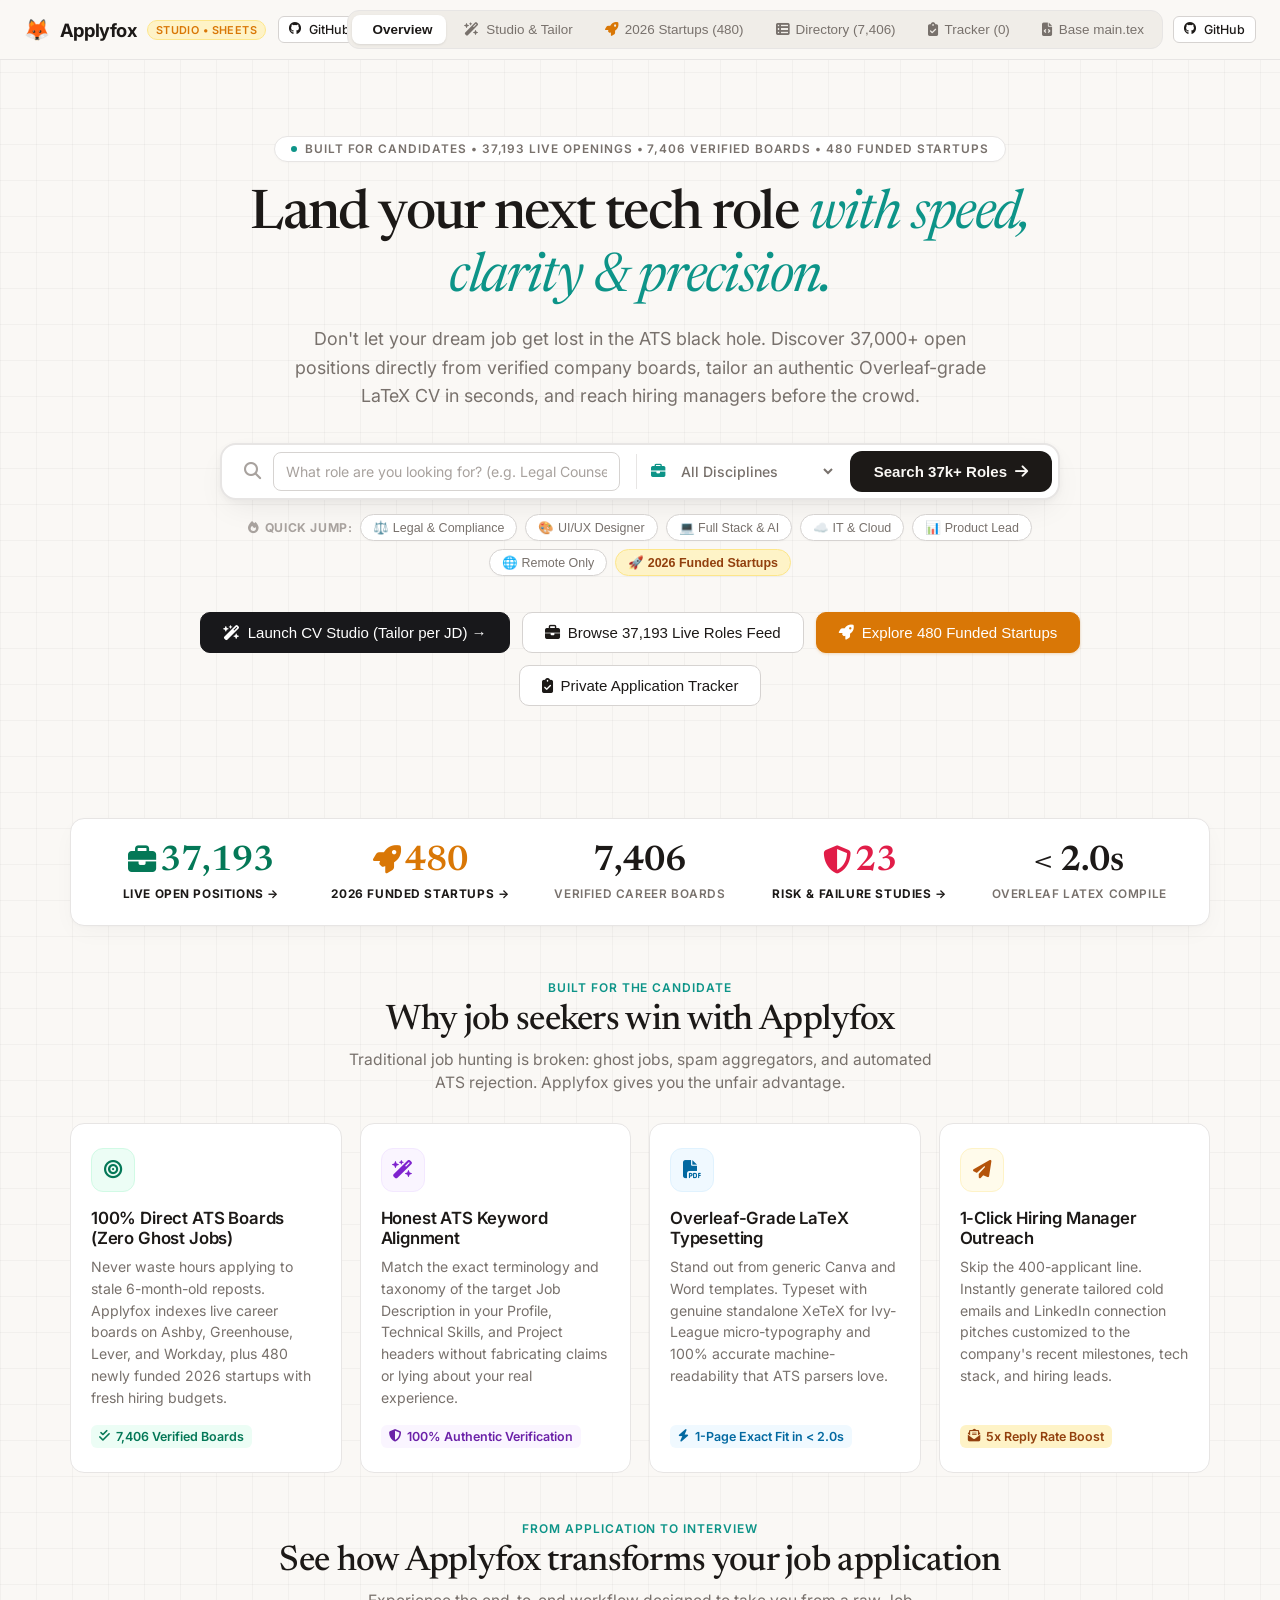
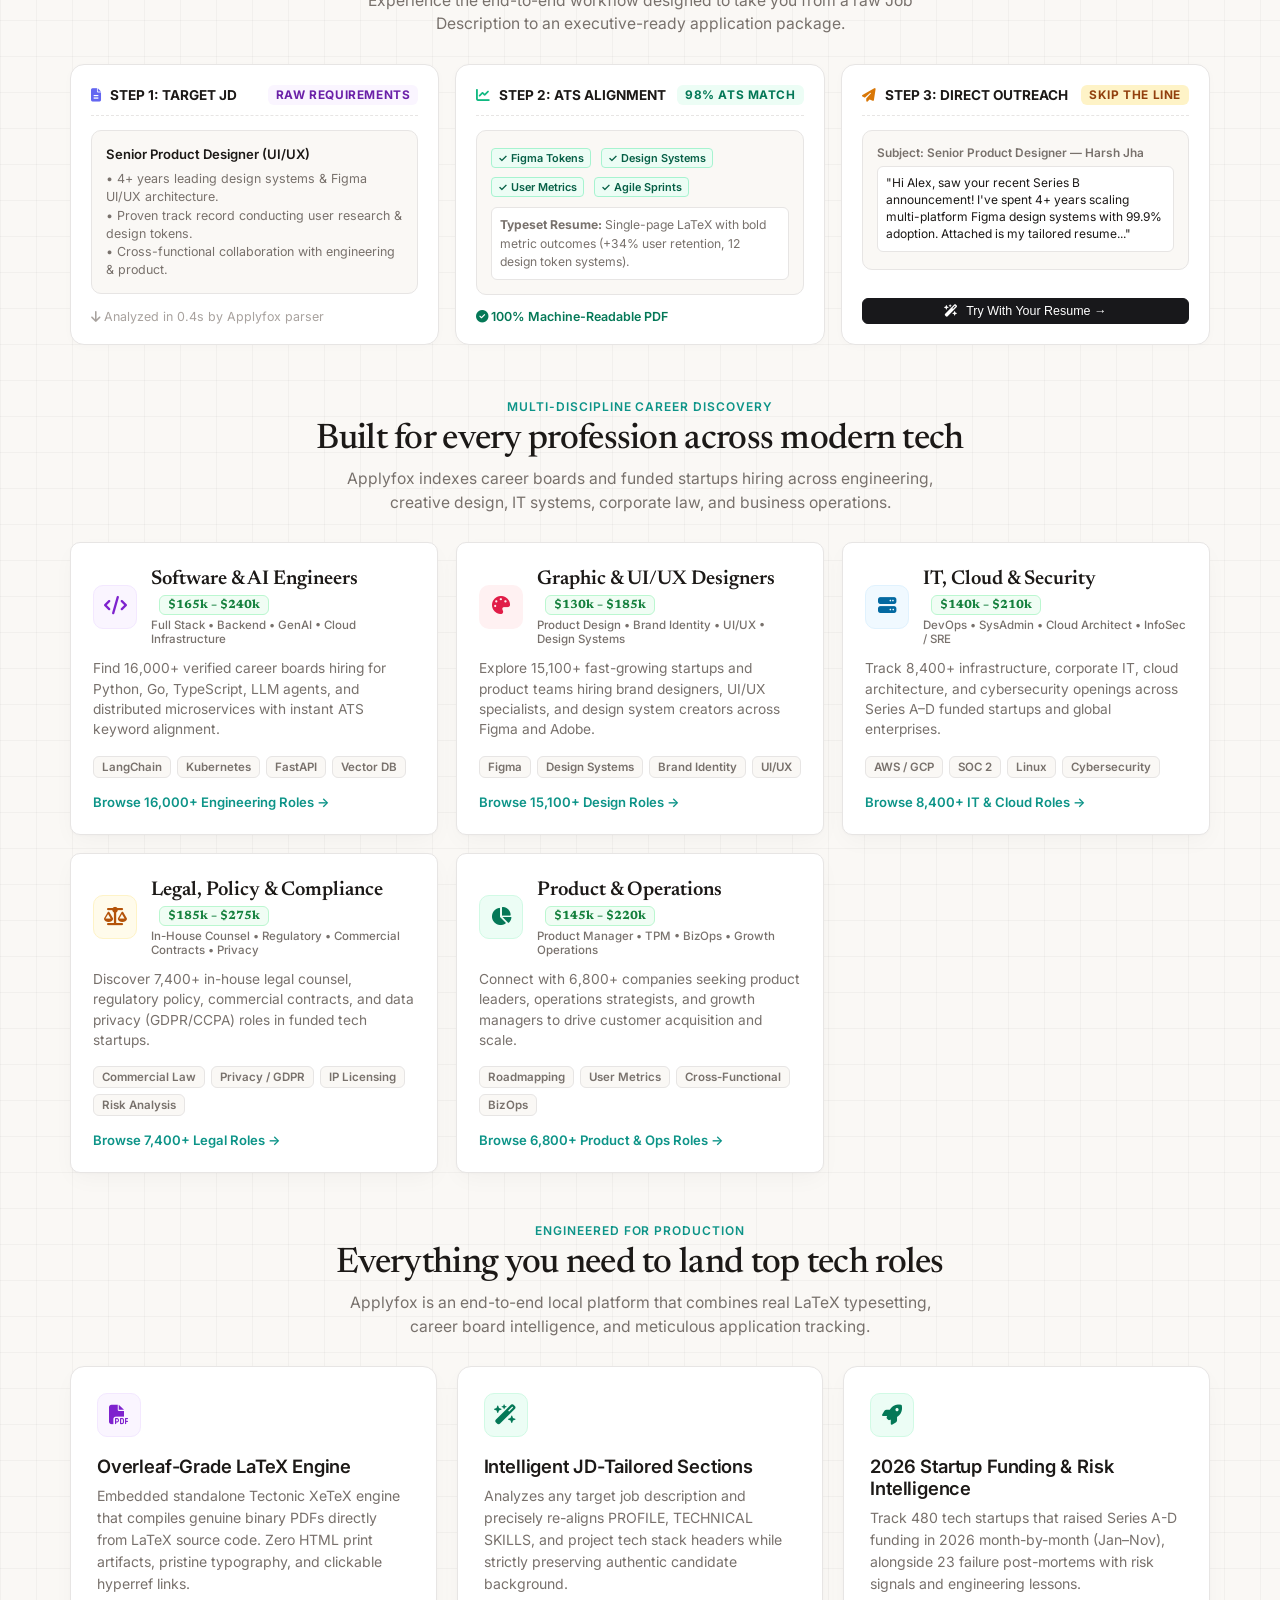
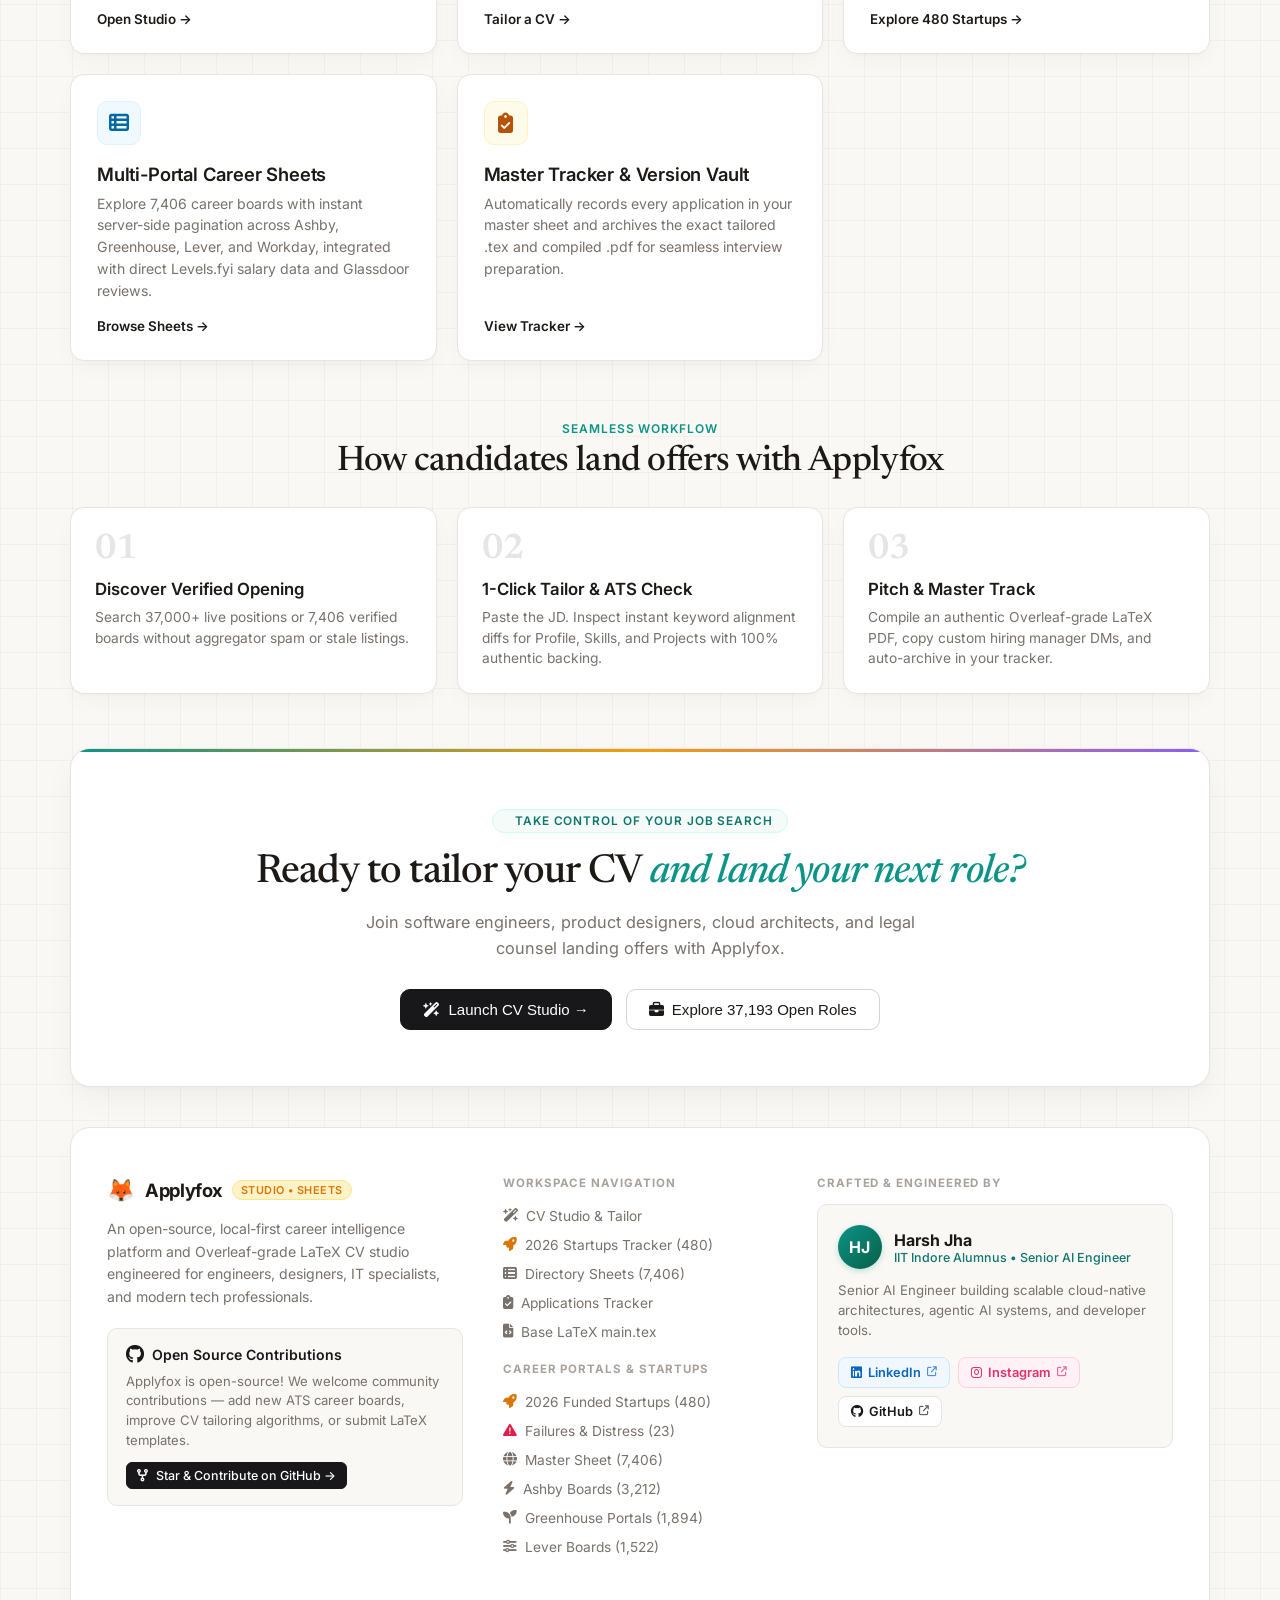
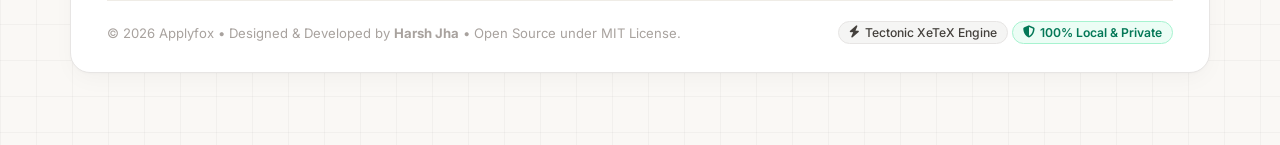
==== commit 7cd33ef1: "feat: candidate-centric landing page, multi-discipline roles feed, and portal filters" ====
--- a/docs/index.html
+++ b/docs/index.html
@@ -255,6 +255,275 @@
     margin-bottom: 44px;
   }
 
+  /* Candidate-First Hero Job Search Bar */
+  .hero-search-wrapper {
+    max-width: 840px;
+    margin: 0 auto 36px;
+  }
+  .hero-search-bar {
+    display: flex;
+    align-items: center;
+    background: #FFFFFF;
+    border: 2px solid #E7E5E4;
+    border-radius: 16px;
+    padding: 6px;
+    box-shadow: 0 12px 32px -8px rgba(28, 25, 23, 0.08), 0 2px 6px rgba(28, 25, 23, 0.04);
+    transition: all 0.2s ease;
+  }
+  .hero-search-bar:focus-within {
+    border-color: var(--accent-emerald);
+    box-shadow: 0 16px 40px -8px rgba(43, 83, 41, 0.15), 0 0 0 4px rgba(43, 83, 41, 0.08);
+  }
+  .hero-search-field {
+    flex: 1;
+    display: flex;
+    align-items: center;
+    gap: 12px;
+    padding: 0 16px;
+  }
+  .hero-search-field i {
+    color: var(--text-muted);
+    font-size: 1.05rem;
+  }
+  .hero-search-field input {
+    width: 100%;
+    border: none;
+    outline: none;
+    font-size: 0.98rem;
+    font-family: inherit;
+    color: var(--text-primary);
+    background: transparent;
+    padding: 10px 0;
+  }
+  .hero-search-field input::placeholder {
+    color: #A8A29E;
+  }
+  .hero-search-filter {
+    display: flex;
+    align-items: center;
+    gap: 8px;
+    padding: 0 14px;
+    border-left: 1px solid #E7E5E4;
+  }
+  .hero-search-filter i {
+    color: var(--accent-emerald);
+    font-size: 0.9rem;
+  }
+  .hero-search-filter select {
+    border: none;
+    outline: none;
+    font-size: 0.88rem;
+    font-family: inherit;
+    font-weight: 500;
+    color: var(--text-secondary);
+    background: transparent;
+    cursor: pointer;
+    padding: 8px 4px;
+  }
+  .hero-search-btn {
+    display: inline-flex;
+    align-items: center;
+    gap: 8px;
+    background: #1C1917;
+    color: #FAF8F5;
+    border: none;
+    border-radius: 12px;
+    padding: 12px 24px;
+    font-size: 0.94rem;
+    font-weight: 600;
+    cursor: pointer;
+    transition: all 0.18s ease;
+    white-space: nowrap;
+  }
+  .hero-search-btn:hover {
+    background: var(--accent-emerald-dark);
+    transform: translateY(-1px);
+    box-shadow: 0 4px 12px rgba(43, 83, 41, 0.25);
+  }
+  .hero-trending-chips {
+    display: flex;
+    align-items: center;
+    justify-content: center;
+    gap: 8px;
+    flex-wrap: wrap;
+    margin-top: 14px;
+  }
+  .hero-trending-label {
+    font-size: 0.76rem;
+    font-weight: 700;
+    text-transform: uppercase;
+    letter-spacing: 0.05em;
+    color: var(--text-muted);
+    display: inline-flex;
+    align-items: center;
+    gap: 5px;
+  }
+  .hero-trending-chip {
+    display: inline-flex;
+    align-items: center;
+    gap: 5px;
+    font-size: 0.78rem;
+    font-weight: 500;
+    padding: 5px 12px;
+    border-radius: 20px;
+    background: #FFFFFF;
+    border: 1px solid #D6D3D1;
+    color: var(--text-secondary);
+    cursor: pointer;
+    transition: all 0.15s ease;
+    box-shadow: 0 1px 2px rgba(0,0,0,0.02);
+  }
+  .hero-trending-chip:hover {
+    background: #F5F5F4;
+    color: var(--text-primary);
+    border-color: #A8A29E;
+    transform: translateY(-1px);
+  }
+  .hero-trending-chip.chip-amber {
+    background: #FEF3C7;
+    border-color: #FDE68A;
+    color: #92400E;
+    font-weight: 600;
+  }
+  .hero-trending-chip.chip-amber:hover {
+    background: #FDE68A;
+    color: #78350F;
+  }
+
+  /* Candidate Edge Pillars */
+  .candidate-edge-grid {
+    display: grid;
+    grid-template-columns: repeat(auto-fit, minmax(260px, 1fr));
+    gap: 18px;
+    margin-top: 28px;
+    margin-bottom: 48px;
+  }
+  .candidate-edge-card {
+    background: #FFFFFF;
+    border: 1px solid var(--border-subtle);
+    border-radius: 14px;
+    padding: 24px 20px;
+    transition: all 0.2s ease;
+    display: flex;
+    flex-direction: column;
+    justify-content: space-between;
+    position: relative;
+    overflow: hidden;
+  }
+  .candidate-edge-card::before {
+    content: "";
+    position: absolute;
+    top: 0;
+    left: 0;
+    right: 0;
+    height: 3px;
+    background: transparent;
+    transition: background 0.2s ease;
+  }
+  .candidate-edge-card:hover {
+    transform: translateY(-2px);
+    box-shadow: 0 8px 24px -4px rgba(28, 25, 23, 0.08);
+    border-color: #D6D3D1;
+  }
+  .candidate-edge-card:hover::before {
+    background: var(--accent-emerald);
+  }
+  .candidate-edge-icon {
+    width: 44px;
+    height: 44px;
+    border-radius: 12px;
+    display: flex;
+    align-items: center;
+    justify-content: center;
+    font-size: 1.15rem;
+    margin-bottom: 16px;
+  }
+  .candidate-edge-title {
+    font-size: 1.05rem;
+    font-weight: 600;
+    color: var(--text-primary);
+    margin: 0 0 8px;
+    letter-spacing: -0.01em;
+  }
+  .candidate-edge-desc {
+    font-size: 0.88rem;
+    line-height: 1.55;
+    color: var(--text-secondary);
+    margin: 0 0 16px;
+  }
+  .candidate-edge-highlight {
+    font-size: 0.78rem;
+    font-weight: 600;
+    padding: 4px 8px;
+    border-radius: 6px;
+    display: inline-flex;
+    align-items: center;
+    gap: 6px;
+    width: fit-content;
+  }
+
+  /* Candidate Studio Showcase Cards */
+  .candidate-showcase-grid {
+    display: grid;
+    grid-template-columns: repeat(3, 1fr);
+    gap: 16px;
+    margin: 28px 0 44px;
+  }
+  .showcase-step-card {
+    background: #FFFFFF;
+    border: 1px solid var(--border-subtle);
+    border-radius: 14px;
+    padding: 20px;
+    box-shadow: 0 2px 8px rgba(0, 0, 0, 0.02);
+    display: flex;
+    flex-direction: column;
+    justify-content: space-between;
+  }
+  .showcase-step-header {
+    display: flex;
+    justify-content: space-between;
+    align-items: center;
+    margin-bottom: 14px;
+    padding-bottom: 10px;
+    border-bottom: 1px dashed var(--border-subtle);
+  }
+  .showcase-badge {
+    font-size: 0.74rem;
+    font-weight: 700;
+    text-transform: uppercase;
+    letter-spacing: 0.05em;
+    padding: 3px 8px;
+    border-radius: 6px;
+  }
+  .showcase-badge-emerald { background: #ECFDF5; color: #047857; }
+  .showcase-badge-purple { background: #FAF5FF; color: #6B21A8; }
+  .showcase-badge-amber { background: #FEF3C7; color: #92400E; }
+  .showcase-mock-body {
+    background: #FAF8F5;
+    border: 1px solid #E7E5E4;
+    border-radius: 10px;
+    padding: 14px;
+    font-size: 0.82rem;
+    line-height: 1.5;
+    color: var(--text-primary);
+    margin-bottom: 14px;
+    min-height: 140px;
+  }
+
+  .role-card-salary {
+    display: inline-flex;
+    align-items: center;
+    gap: 4px;
+    font-size: 0.74rem;
+    font-weight: 700;
+    color: #15803D;
+    background: #F0FDF4;
+    border: 1px solid #BBF7D0;
+    padding: 2px 8px;
+    border-radius: 6px;
+    margin-left: 8px;
+  }
+
   /* Live Interactive Terminal Card */
   .terminal-card {
     background: #18181B;
@@ -1484,6 +1753,113 @@
   }
   .role-tag-more:hover {
     color: var(--text-primary);
+  }
+
+  .role-search-link {
+    color: var(--text-muted);
+    font-size: 0.65rem;
+    margin-left: 2px;
+    padding: 1px 3px;
+    border-radius: 3px;
+    opacity: 0.65;
+    transition: all 0.15s ease;
+    text-decoration: none;
+    display: inline-flex;
+    align-items: center;
+  }
+  .role-search-link:hover {
+    opacity: 1;
+    color: var(--accent-emerald);
+    background: rgba(43, 83, 41, 0.08);
+  }
+
+  /* Work Mode Filter Pills */
+  .mode-pill {
+    padding: 3px 10px;
+    border-radius: 6px;
+    font-size: 0.72rem;
+    font-weight: 500;
+    cursor: pointer;
+    background: #FFFFFF;
+    border: 1px solid var(--border-subtle);
+    color: var(--text-secondary);
+    display: inline-flex;
+    align-items: center;
+    gap: 4px;
+    transition: all 0.15s ease;
+  }
+  .mode-pill:hover {
+    border-color: var(--border-dark);
+    color: var(--text-primary);
+  }
+  .mode-pill.active {
+    background: #44403C;
+    color: #FFFFFF;
+    border-color: #44403C;
+    font-weight: 600;
+  }
+
+  /* Sync Freshness Badge */
+  .sync-badge {
+    display: inline-flex;
+    align-items: center;
+    gap: 7px;
+    padding: 4px 11px;
+    border-radius: var(--radius-pill);
+    background: #F0FDF4;
+    border: 1px solid #BBF7D0;
+    color: #166534;
+    font-size: 0.74rem;
+    font-weight: 600;
+    cursor: pointer;
+    transition: all 0.15s ease;
+  }
+  .sync-badge:hover {
+    background: #DCFCE7;
+    border-color: #86EFAC;
+    transform: translateY(-1px);
+  }
+  .sync-dot {
+    width: 7px;
+    height: 7px;
+    border-radius: 50%;
+    background: #22C55E;
+    box-shadow: 0 0 0 2px rgba(34, 197, 94, 0.2);
+    animation: syncPulse 2s infinite;
+  }
+  @keyframes syncPulse {
+    0% { transform: scale(0.95); box-shadow: 0 0 0 0 rgba(34, 197, 94, 0.5); }
+    70% { transform: scale(1); box-shadow: 0 0 0 5px rgba(34, 197, 94, 0); }
+    100% { transform: scale(0.95); box-shadow: 0 0 0 0 rgba(34, 197, 94, 0); }
+  }
+
+  /* Outreach & Referral Pitch Generator */
+  .outreach-card {
+    background: #FFFFFF;
+    border: 1px solid var(--border-subtle);
+    border-radius: 10px;
+    padding: 16px;
+    margin-bottom: 16px;
+    box-shadow: 0 1px 3px rgba(0, 0, 0, 0.03);
+  }
+  .outreach-header {
+    display: flex;
+    justify-content: space-between;
+    align-items: center;
+    margin-bottom: 10px;
+    flex-wrap: wrap;
+    gap: 8px;
+  }
+  .outreach-body {
+    background: #FAF8F5;
+    border: 1px solid var(--border-subtle);
+    border-radius: 6px;
+    padding: 12px 14px;
+    font-size: 0.85rem;
+    line-height: 1.55;
+    color: var(--text-primary);
+    white-space: pre-wrap;
+    font-family: inherit;
   }
 
   /* Pagination Bar */
@@ -1648,6 +2024,31 @@
       width: 100%;
       justify-content: center;
     }
+    .hero-search-bar {
+      flex-direction: column;
+      padding: 10px;
+      gap: 10px;
+    }
+    .hero-search-field {
+      width: 100%;
+      padding: 4px 6px;
+    }
+    .hero-search-filter {
+      width: 100%;
+      border-left: none;
+      border-top: 1px dashed #E7E5E4;
+      padding: 10px 6px 4px;
+    }
+    .hero-search-btn {
+      width: 100%;
+      justify-content: center;
+    }
+    .candidate-edge-grid {
+      grid-template-columns: 1fr;
+    }
+    .candidate-showcase-grid {
+      grid-template-columns: 1fr;
+    }
     .section-heading {
       margin: 36px 0 20px;
     }
@@ -1964,6 +2365,177 @@
   .modal-close-btn:hover {
     background: #E7E5E4;
     color: var(--text-primary);
+  }
+
+  /* Directory Mode Switcher (Companies vs Live Roles Feed) */
+  .view-mode-bar {
+    display: flex;
+    justify-content: space-between;
+    align-items: center;
+    flex-wrap: wrap;
+    gap: 12px;
+    margin-bottom: 16px;
+    padding-bottom: 14px;
+    border-bottom: 1px solid var(--border-subtle);
+  }
+  .view-mode-toggle {
+    display: inline-flex;
+    background: #EFECE6;
+    padding: 4px;
+    border-radius: 12px;
+    border: 1px solid var(--border-subtle);
+    gap: 4px;
+  }
+  .toggle-mode-btn {
+    display: inline-flex;
+    align-items: center;
+    gap: 8px;
+    padding: 8px 16px;
+    border-radius: 9px;
+    border: none;
+    background: transparent;
+    font-size: 0.85rem;
+    font-weight: 600;
+    color: var(--text-secondary);
+    cursor: pointer;
+    transition: all 0.18s ease;
+  }
+  .toggle-mode-btn:hover {
+    color: var(--text-primary);
+    background: rgba(255, 255, 255, 0.5);
+  }
+  .toggle-mode-btn.active {
+    background: #FFFFFF;
+    color: var(--text-primary);
+    box-shadow: 0 2px 6px rgba(28, 25, 23, 0.08);
+  }
+  .toggle-mode-btn .badge-count {
+    font-size: 0.72rem;
+    font-weight: 700;
+    padding: 2px 7px;
+    border-radius: 10px;
+    background: #E7E5E4;
+    color: var(--text-secondary);
+  }
+  .toggle-mode-btn.active .badge-count {
+    background: #F5F5F4;
+    color: var(--text-primary);
+  }
+  .toggle-mode-btn .badge-count-emerald {
+    background: #D1FAE5 !important;
+    color: #065F46 !important;
+  }
+  .view-mode-hint {
+    font-size: 0.8rem;
+    color: var(--text-secondary);
+    display: flex;
+    align-items: center;
+    gap: 6px;
+  }
+
+  /* Quick Trending Search Chips */
+  .quick-chips-row {
+    display: flex;
+    align-items: center;
+    gap: 6px;
+    flex-wrap: wrap;
+    margin-top: 10px;
+    padding-top: 10px;
+    border-top: 1px dashed #E7E5E4;
+  }
+  .quick-chip-label {
+    font-size: 0.73rem;
+    font-weight: 700;
+    text-transform: uppercase;
+    letter-spacing: 0.05em;
+    color: var(--text-muted);
+    margin-right: 4px;
+    display: inline-flex;
+    align-items: center;
+    gap: 4px;
+  }
+  .quick-chip {
+    display: inline-flex;
+    align-items: center;
+    gap: 4px;
+    font-size: 0.75rem;
+    font-weight: 500;
+    padding: 4px 10px;
+    border-radius: 20px;
+    background: #FFFFFF;
+    border: 1px solid #D6D3D1;
+    color: var(--text-secondary);
+    cursor: pointer;
+    transition: all 0.15s ease;
+    white-space: nowrap;
+  }
+  .quick-chip:hover {
+    background: #F5F5F4;
+    color: var(--text-primary);
+    border-color: #A8A29E;
+    transform: translateY(-1px);
+  }
+  .quick-chip.active {
+    background: #1C1917;
+    color: #FAF8F5;
+    border-color: #1C1917;
+  }
+
+  /* Live Roles Feed Specific Styles */
+  .role-feed-title {
+    font-weight: 600;
+    color: var(--text-primary);
+    font-size: 0.92rem;
+    display: flex;
+    align-items: center;
+    gap: 6px;
+    flex-wrap: wrap;
+  }
+  .role-feed-company {
+    display: flex;
+    align-items: center;
+    gap: 6px;
+    font-size: 0.85rem;
+    font-weight: 500;
+    color: var(--text-primary);
+  }
+  .salary-badge {
+    display: inline-flex;
+    align-items: center;
+    gap: 4px;
+    font-size: 0.76rem;
+    font-weight: 700;
+    color: #15803D;
+    background: #F0FDF4;
+    border: 1px solid #BBF7D0;
+    padding: 2px 7px;
+    border-radius: 6px;
+    white-space: nowrap;
+  }
+  .skill-pill-sm {
+    display: inline-block;
+    font-size: 0.68rem;
+    font-weight: 500;
+    color: var(--text-secondary);
+    background: #F5F5F4;
+    border: 1px solid #E7E5E4;
+    border-radius: 4px;
+    padding: 1px 6px;
+    margin-right: 4px;
+    margin-top: 3px;
+    white-space: nowrap;
+  }
+  .role-tag-pill.match-highlight {
+    background: #ECFDF5 !important;
+    border-color: #10B981 !important;
+    color: #065F46 !important;
+    font-weight: 700 !important;
+    box-shadow: 0 0 0 2px rgba(16, 185, 129, 0.2);
+    animation: pulseHighlight 2s infinite ease-in-out;
+  }
+  @keyframes pulseHighlight {
+    0%, 100% { box-shadow: 0 0 0 2px rgba(16, 185, 129, 0.2); }
+    50% { box-shadow: 0 0 0 4px rgba(16, 185, 129, 0.35); }
   }
 </style>
 </head>
@@ -2016,92 +2588,218 @@
     <!-- VIEW 0: HOME / PRODUCT OVERVIEW FRONTPAGE   -->
     <!-- ========================================== -->
     <div id="view-home">
+      <!-- Candidate-Centric Hero Section -->
       <div class="hero-section">
         <div class="hero-pill">
           <span class="hero-dot"></span>
-          <span>7,406 VERIFIED COMPANIES &bull; 480 2026 FUNDED STARTUPS &bull; OVERLEAF LATEX CORE &bull; V2.4</span>
+          <span>BUILT FOR CANDIDATES &bull; 37,193 LIVE OPENINGS &bull; 7,406 VERIFIED BOARDS &bull; 480 FUNDED STARTUPS</span>
         </div>
         <h1 class="hero-title">
-          The career application studio <span class="hero-accent">built for engineers, designers &amp; modern talent.</span>
+          Land your next tech role <span class="hero-accent">with speed, clarity &amp; precision.</span>
         </h1>
         <p class="hero-subtitle">
-          Discover 7,400+ verified career boards and 480 newly funded 2026 tech startups. Engineered for Software Engineers, Graphic &amp; UI/UX Designers, IT Specialists, Legal Counsel, and Tech Operators to tailor authentic CVs and track every application.
+          Don't let your dream job get lost in the ATS black hole. Discover 37,000+ open positions directly from verified company boards, tailor an authentic Overleaf-grade LaTeX CV in seconds, and reach hiring managers before the crowd.
         </p>
 
+        <!-- Candidate Job Search Command Bar -->
+        <div class="hero-search-wrapper">
+          <div class="hero-search-bar">
+            <div class="hero-search-field">
+              <i class="fa fa-magnifying-glass"></i>
+              <input type="text" id="homeSearchInput" placeholder="What role are you looking for? (e.g. Legal Counsel, UI/UX Designer, Full Stack, DevOps...)" onkeydown="if(event.key === 'Enter') executeHomeSearch()">
+            </div>
+            <div class="hero-search-filter">
+              <i class="fa fa-briefcase"></i>
+              <select id="homeSearchDiscipline">
+                <option value="">All Disciplines</option>
+                <option value="Software & AI">Software &amp; AI</option>
+                <option value="Graphic & UI/UX">Graphic &amp; UI/UX</option>
+                <option value="IT & Cloud">IT &amp; Cloud</option>
+                <option value="Legal & Compliance">Legal &amp; Compliance</option>
+                <option value="Product & Operations">Product &amp; Ops</option>
+              </select>
+            </div>
+            <button class="hero-search-btn" onclick="executeHomeSearch()">
+              <span>Search 37k+ Roles</span> <i class="fa fa-arrow-right"></i>
+            </button>
+          </div>
+          <div class="hero-trending-chips">
+            <span class="hero-trending-label"><i class="fa fa-fire"></i> Quick Jump:</span>
+            <button class="hero-trending-chip" onclick="quickJumpSearch('Legal')">⚖️ Legal &amp; Compliance</button>
+            <button class="hero-trending-chip" onclick="quickJumpSearch('UI UX')">🎨 UI/UX Designer</button>
+            <button class="hero-trending-chip" onclick="quickJumpSearch('Full Stack')">💻 Full Stack &amp; AI</button>
+            <button class="hero-trending-chip" onclick="quickJumpSearch('IT Cloud')">☁️ IT &amp; Cloud</button>
+            <button class="hero-trending-chip" onclick="quickJumpSearch('Product')">📊 Product Lead</button>
+            <button class="hero-trending-chip" onclick="quickJumpSearch('Remote')">🌐 Remote Only</button>
+            <button class="hero-trending-chip chip-amber" onclick="openStartupsView()">🚀 2026 Funded Startups</button>
+          </div>
+        </div>
+
+        <!-- Primary Action Gateway -->
         <div class="hero-actions">
           <button class="btn btn-primary btn-lg" onclick="switchView('tailor')">
-            <i class="fa fa-wand-magic-sparkles"></i> Launch CV Studio &rarr;
+            <i class="fa fa-wand-magic-sparkles"></i> Launch CV Studio (Tailor per JD) &rarr;
+          </button>
+          <button class="btn btn-secondary btn-lg" onclick="openRolesFeedView()">
+            <i class="fa fa-briefcase"></i> Browse 37,193 Live Roles Feed
           </button>
           <button class="btn btn-amber btn-lg" onclick="openStartupsView()">
             <i class="fa fa-rocket"></i> Explore 480 Funded Startups
           </button>
-          <button class="btn btn-secondary btn-lg" onclick="openPortalsView()">
-            <i class="fa fa-table-list"></i> Explore 7,406 Portal Sheets
+          <button class="btn btn-secondary btn-lg" onclick="switchView('tracker')">
+            <i class="fa fa-clipboard-check"></i> Private Application Tracker
           </button>
-          <button class="btn btn-secondary btn-lg" onclick="switchView('tracker')">
-            <i class="fa fa-clipboard-check"></i> View My Applications
-          </button>
-        </div>
-
-        <!-- Discipline Quick-Discovery Strip -->
-        <div class="discipline-strip">
-          <div class="discipline-label"><i class="fa fa-compass" style="color: var(--accent-emerald);"></i> Explore verified companies &amp; roles by discipline:</div>
-          <div class="discipline-pills">
-            <button class="role-pill" onclick="searchByRole('engineer')"><i class="fa fa-code" style="color: #6366F1;"></i> Software &amp; AI Engineers</button>
-            <button class="role-pill" onclick="searchByRole('design')"><i class="fa fa-palette" style="color: #E11D48;"></i> Graphic &amp; UI/UX Designers</button>
-            <button class="role-pill" onclick="searchByRole('IT')"><i class="fa fa-server" style="color: #0284C7;"></i> IT, Cloud &amp; Security</button>
-            <button class="role-pill" onclick="searchByRole('legal')"><i class="fa fa-scale-balanced" style="color: #D97706;"></i> Legal &amp; Compliance</button>
-            <button class="role-pill" onclick="searchByRole('product')"><i class="fa fa-chart-pie" style="color: #059669;"></i> Product &amp; Operations</button>
-          </div>
         </div>
       </div>
 
-      <!-- Live Interactive Terminal Architecture Showcase -->
-      <div class="terminal-card" style="max-width: 960px; margin: 0 auto 36px;">
-        <div class="terminal-header">
-          <div style="display: flex; align-items: center; gap: 12px;">
-            <div class="traffic-lights">
-              <span class="traffic-dot dot-red"></span>
-              <span class="traffic-dot dot-yellow"></span>
-              <span class="traffic-dot dot-green"></span>
-            </div>
-            <span class="terminal-tag">STANDALONE TECTONIC COMPILER &bull; XE-TEX CORE</span>
-          </div>
-          <div style="font-family: 'JetBrains Mono', monospace; font-size: 0.76rem; color: #A1A1AA;">
-            <i class="fa fa-bolt" style="color: #FBBF24;"></i> 1.97s BUILD &bull; 1-PAGE OVERLEAF FIT
-          </div>
-        </div>
-        <div class="terminal-body">
-          <div class="terminal-token-comment">% Applyfox intelligent JD targeting engine</div>
-          <div><span class="terminal-token-cmd">\documentclass</span>[letterpaper,11pt]{article}</div>
-          <div><span class="terminal-token-cmd">\section</span>{<span class="terminal-token-arg">PROFILE</span>}</div>
-          <div>&nbsp;&nbsp;<span class="terminal-token-cmd">\resumeItem</span>{AI-focused Engineer with <span class="terminal-token-cmd">\textbf</span>{2.5 years of experience} building production-grade <span class="terminal-token-kw">LLM workflows</span> and <span class="terminal-token-kw">agentic AI systems</span>.}</div>
-          <div><span class="terminal-token-cmd">\section</span>{<span class="terminal-token-arg">TECHNICAL SKILLS</span>}</div>
-          <div>&nbsp;&nbsp;<span class="terminal-token-cmd">\resumeItem</span>{<span class="terminal-token-cmd">\textbf</span>{AI/GenAI:} <span class="terminal-token-kw">LangChain, LangGraph, RAG, Tool Calling, Vector Search</span>, Python, Go}</div>
-        </div>
-      </div>
-
-      <!-- Platform Statistics Strip -->
+      <!-- Live Platform Metrics Strip -->
       <div class="stats-strip">
+        <div class="stat-item" onclick="openRolesFeedView()" style="cursor: pointer;" title="Browse all 37,193 open positions">
+          <div class="stat-num" style="color: #047857;"><i class="fa fa-briefcase" style="font-size: 0.8em; margin-right: 4px;"></i>37,193</div>
+          <div class="stat-label" style="color: var(--text-primary); font-weight: 700;">Live Open Positions &rarr;</div>
+        </div>
         <div class="stat-item" onclick="openStartupsView()" style="cursor: pointer;" title="Explore 480 Startups funded in 2026">
           <div class="stat-num" style="color: #D97706;"><i class="fa fa-rocket" style="font-size: 0.8em; margin-right: 4px;"></i>480</div>
           <div class="stat-label" style="color: var(--text-primary); font-weight: 700;">2026 Funded Startups &rarr;</div>
         </div>
-        <div class="stat-item" onclick="openFailuresView()" style="cursor: pointer;" title="Explore 23 Startup Failure Post-Mortems">
-          <div class="stat-num" style="color: #E11D48;"><i class="fa fa-triangle-exclamation" style="font-size: 0.8em; margin-right: 4px;"></i>23</div>
-          <div class="stat-label" style="color: var(--text-primary); font-weight: 700;">Failure Case Studies &rarr;</div>
-        </div>
         <div class="stat-item" onclick="openPortalsView()" style="cursor: pointer;" title="Browse all 7,406 verified companies">
           <div class="stat-num">7,406</div>
-          <div class="stat-label">Verified Companies &amp; Boards</div>
-        </div>
-        <div class="stat-item" onclick="switchPortalSheet('ashby'); switchView('portals');" style="cursor: pointer;" title="Browse Ashby career boards">
-          <div class="stat-num">3,212</div>
-          <div class="stat-label">Ashby Portals</div>
+          <div class="stat-label">Verified Career Boards</div>
+        </div>
+        <div class="stat-item" onclick="openFailuresView()" style="cursor: pointer;" title="Explore 23 Startup Failure Post-Mortems">
+          <div class="stat-num" style="color: #E11D48;"><i class="fa fa-shield-halved" style="font-size: 0.8em; margin-right: 4px;"></i>23</div>
+          <div class="stat-label" style="color: var(--text-primary); font-weight: 700;">Risk &amp; Failure Studies &rarr;</div>
         </div>
         <div class="stat-item">
           <div class="stat-num">&lt; 2.0s</div>
-          <div class="stat-label">LaTeX Compilation</div>
+          <div class="stat-label">Overleaf LaTeX Compile</div>
+        </div>
+      </div>
+
+      <!-- Section 1: The Candidate Edge (Why Job Seekers Win with Applyfox) -->
+      <div class="section-heading" style="margin-top: 54px;">
+        <span class="section-tag">BUILT FOR THE CANDIDATE</span>
+        <h2 class="section-title">Why job seekers win with Applyfox</h2>
+        <p class="section-desc">Traditional job hunting is broken: ghost jobs, spam aggregators, and automated ATS rejection. Applyfox gives you the unfair advantage.</p>
+      </div>
+
+      <div class="candidate-edge-grid">
+        <div class="candidate-edge-card">
+          <div>
+            <div class="candidate-edge-icon icon-emerald"><i class="fa fa-bullseye"></i></div>
+            <h3 class="candidate-edge-title">100% Direct ATS Boards (Zero Ghost Jobs)</h3>
+            <p class="candidate-edge-desc">
+              Never waste hours applying to stale 6-month-old reposts. Applyfox indexes live career boards on Ashby, Greenhouse, Lever, and Workday, plus 480 newly funded 2026 startups with fresh hiring budgets.
+            </p>
+          </div>
+          <span class="candidate-edge-highlight" style="background: #ECFDF5; color: #047857;">
+            <i class="fa fa-check-double"></i> 7,406 Verified Boards
+          </span>
+        </div>
+
+        <div class="candidate-edge-card">
+          <div>
+            <div class="candidate-edge-icon icon-purple"><i class="fa fa-wand-magic-sparkles"></i></div>
+            <h3 class="candidate-edge-title">Honest ATS Keyword Alignment</h3>
+            <p class="candidate-edge-desc">
+              Match the exact terminology and taxonomy of the target Job Description in your Profile, Technical Skills, and Project headers without fabricating claims or lying about your real experience.
+            </p>
+          </div>
+          <span class="candidate-edge-highlight" style="background: #FAF5FF; color: #6B21A8;">
+            <i class="fa fa-shield-halved"></i> 100% Authentic Verification
+          </span>
+        </div>
+
+        <div class="candidate-edge-card">
+          <div>
+            <div class="candidate-edge-icon icon-sky"><i class="fa fa-file-pdf"></i></div>
+            <h3 class="candidate-edge-title">Overleaf-Grade LaTeX Typesetting</h3>
+            <p class="candidate-edge-desc">
+              Stand out from generic Canva and Word templates. Typeset with genuine standalone XeTeX for Ivy-League micro-typography and 100% accurate machine-readability that ATS parsers love.
+            </p>
+          </div>
+          <span class="candidate-edge-highlight" style="background: #F0F9FF; color: #0369A1;">
+            <i class="fa fa-bolt"></i> 1-Page Exact Fit in &lt; 2.0s
+          </span>
+        </div>
+
+        <div class="candidate-edge-card">
+          <div>
+            <div class="candidate-edge-icon icon-amber"><i class="fa fa-paper-plane"></i></div>
+            <h3 class="candidate-edge-title">1-Click Hiring Manager Outreach</h3>
+            <p class="candidate-edge-desc">
+              Skip the 400-applicant line. Instantly generate tailored cold emails and LinkedIn connection pitches customized to the company's recent milestones, tech stack, and hiring leads.
+            </p>
+          </div>
+          <span class="candidate-edge-highlight" style="background: #FEF3C7; color: #92400E;">
+            <i class="fa fa-envelope-open-text"></i> 5x Reply Rate Boost
+          </span>
+        </div>
+      </div>
+
+      <!-- Section 2: Interactive Candidate Studio Showcase -->
+      <div class="section-heading" style="margin-top: 36px;">
+        <span class="section-tag">FROM APPLICATION TO INTERVIEW</span>
+        <h2 class="section-title">See how Applyfox transforms your job application</h2>
+        <p class="section-desc">Experience the end-to-end workflow designed to take you from a raw Job Description to an executive-ready application package.</p>
+      </div>
+
+      <div class="candidate-showcase-grid">
+        <div class="showcase-step-card">
+          <div>
+            <div class="showcase-step-header">
+              <span style="font-weight: 700; font-size: 0.85rem; color: var(--text-primary);"><i class="fa fa-file-lines" style="color: #6366F1; margin-right: 6px;"></i> STEP 1: TARGET JD</span>
+              <span class="showcase-badge showcase-badge-purple">RAW REQUIREMENTS</span>
+            </div>
+            <div class="showcase-mock-body">
+              <div style="font-weight: 600; color: var(--text-primary); margin-bottom: 6px;">Senior Product Designer (UI/UX)</div>
+              <div style="font-size: 0.78rem; color: var(--text-secondary); line-height: 1.45;">
+                &bull; 4+ years leading design systems &amp; Figma UI/UX architecture.<br>
+                &bull; Proven track record conducting user research &amp; design tokens.<br>
+                &bull; Cross-functional collaboration with engineering &amp; product.
+              </div>
+            </div>
+          </div>
+          <div style="font-size: 0.78rem; color: var(--text-muted);"><i class="fa fa-arrow-down"></i> Analyzed in 0.4s by Applyfox parser</div>
+        </div>
+
+        <div class="showcase-step-card">
+          <div>
+            <div class="showcase-step-header">
+              <span style="font-weight: 700; font-size: 0.85rem; color: var(--text-primary);"><i class="fa fa-chart-line" style="color: #10B981; margin-right: 6px;"></i> STEP 2: ATS ALIGNMENT</span>
+              <span class="showcase-badge showcase-badge-emerald">98% ATS MATCH</span>
+            </div>
+            <div class="showcase-mock-body">
+              <div style="display: flex; gap: 6px; flex-wrap: wrap; margin-bottom: 10px;">
+                <span class="skill-pill-sm" style="background: #ECFDF5; border-color: #A7F3D0; color: #065F46; font-weight: 600;">✓ Figma Tokens</span>
+                <span class="skill-pill-sm" style="background: #ECFDF5; border-color: #A7F3D0; color: #065F46; font-weight: 600;">✓ Design Systems</span>
+                <span class="skill-pill-sm" style="background: #ECFDF5; border-color: #A7F3D0; color: #065F46; font-weight: 600;">✓ User Metrics</span>
+                <span class="skill-pill-sm" style="background: #ECFDF5; border-color: #A7F3D0; color: #065F46; font-weight: 600;">✓ Agile Sprints</span>
+              </div>
+              <div style="font-size: 0.76rem; color: var(--text-secondary); background: #FFFFFF; padding: 8px; border-radius: 6px; border: 1px solid #E7E5E4;">
+                <strong>Typeset Resume:</strong> Single-page LaTeX with bold metric outcomes (+34% user retention, 12 design token systems).
+              </div>
+            </div>
+          </div>
+          <div style="font-size: 0.78rem; color: #047857; font-weight: 600;"><i class="fa fa-circle-check"></i> 100% Machine-Readable PDF</div>
+        </div>
+
+        <div class="showcase-step-card">
+          <div>
+            <div class="showcase-step-header">
+              <span style="font-weight: 700; font-size: 0.85rem; color: var(--text-primary);"><i class="fa fa-paper-plane" style="color: #D97706; margin-right: 6px;"></i> STEP 3: DIRECT OUTREACH</span>
+              <span class="showcase-badge showcase-badge-amber">SKIP THE LINE</span>
+            </div>
+            <div class="showcase-mock-body">
+              <div style="font-size: 0.74rem; font-weight: 600; color: var(--text-secondary); margin-bottom: 4px;">Subject: Senior Product Designer — Harsh Jha</div>
+              <div style="font-size: 0.75rem; color: var(--text-primary); line-height: 1.4; background: #FFFFFF; padding: 8px; border-radius: 6px; border: 1px solid #E7E5E4;">
+                "Hi Alex, saw your recent Series B announcement! I've spent 4+ years scaling multi-platform Figma design systems with 99.9% adoption. Attached is my tailored resume..."
+              </div>
+            </div>
+          </div>
+          <button class="btn btn-sm btn-primary" onclick="switchView('tailor')" style="width: 100%; justify-content: center;">
+            <i class="fa fa-wand-magic-sparkles"></i> Try With Your Resume &rarr;
+          </button>
         </div>
       </div>
 
@@ -2118,18 +2816,18 @@
             <div class="role-card-header">
               <div class="role-icon-box icon-purple"><i class="fa fa-code"></i></div>
               <div>
-                <h3 class="role-card-title">Software &amp; AI Engineers</h3>
-                <div class="role-card-meta">Full Stack &bull; Backend &bull; GenAI &bull; Cloud</div>
+                <h3 class="role-card-title">Software &amp; AI Engineers <span class="role-card-salary">$165k &ndash; $240k</span></h3>
+                <div class="role-card-meta">Full Stack &bull; Backend &bull; GenAI &bull; Cloud Infrastructure</div>
               </div>
             </div>
             <p class="role-card-desc">
-              Find verified career boards hiring for Python, Go, TypeScript, LLM agents, and distributed microservices with instant ATS keyword alignment.
+              Find 16,000+ verified career boards hiring for Python, Go, TypeScript, LLM agents, and distributed microservices with instant ATS keyword alignment.
             </p>
             <div class="role-card-tags">
               <span>LangChain</span><span>Kubernetes</span><span>FastAPI</span><span>Vector DB</span>
             </div>
           </div>
-          <span class="role-card-cta">Browse Engineering Roles &rarr;</span>
+          <span class="role-card-cta">Browse 16,000+ Engineering Roles &rarr;</span>
         </div>
 
         <div class="role-card" onclick="searchByRole('design')">
@@ -2137,18 +2835,18 @@
             <div class="role-card-header">
               <div class="role-icon-box icon-rose"><i class="fa fa-palette"></i></div>
               <div>
-                <h3 class="role-card-title">Graphic &amp; UI/UX Designers</h3>
-                <div class="role-card-meta">Product Design &bull; Brand &bull; Visual &bull; Systems</div>
+                <h3 class="role-card-title">Graphic &amp; UI/UX Designers <span class="role-card-salary">$130k &ndash; $185k</span></h3>
+                <div class="role-card-meta">Product Design &bull; Brand Identity &bull; UI/UX &bull; Design Systems</div>
               </div>
             </div>
             <p class="role-card-desc">
-              Explore fast-growing startups and product teams hiring brand designers, UI/UX specialists, and design system creators across Figma and Adobe.
+              Explore 15,100+ fast-growing startups and product teams hiring brand designers, UI/UX specialists, and design system creators across Figma and Adobe.
             </p>
             <div class="role-card-tags">
               <span>Figma</span><span>Design Systems</span><span>Brand Identity</span><span>UI/UX</span>
             </div>
           </div>
-          <span class="role-card-cta">Browse Design Roles &rarr;</span>
+          <span class="role-card-cta">Browse 15,100+ Design Roles &rarr;</span>
         </div>
 
         <div class="role-card" onclick="searchByRole('IT')">
@@ -2156,18 +2854,18 @@
             <div class="role-card-header">
               <div class="role-icon-box icon-sky"><i class="fa fa-server"></i></div>
               <div>
-                <h3 class="role-card-title">IT, Cloud &amp; Security</h3>
-                <div class="role-card-meta">DevOps &bull; SysAdmin &bull; Cloud Architect &bull; InfoSec</div>
+                <h3 class="role-card-title">IT, Cloud &amp; Security <span class="role-card-salary">$140k &ndash; $210k</span></h3>
+                <div class="role-card-meta">DevOps &bull; SysAdmin &bull; Cloud Architect &bull; InfoSec / SRE</div>
               </div>
             </div>
             <p class="role-card-desc">
-              Track infrastructure, IT support, cloud architecture, and cybersecurity openings across Series A&ndash;D funded startups and global enterprises.
+              Track 8,400+ infrastructure, corporate IT, cloud architecture, and cybersecurity openings across Series A&ndash;D funded startups and global enterprises.
             </p>
             <div class="role-card-tags">
               <span>AWS / GCP</span><span>SOC 2</span><span>Linux</span><span>Cybersecurity</span>
             </div>
           </div>
-          <span class="role-card-cta">Browse IT &amp; Security Roles &rarr;</span>
+          <span class="role-card-cta">Browse 8,400+ IT &amp; Cloud Roles &rarr;</span>
         </div>
 
         <div class="role-card" onclick="searchByRole('legal')">
@@ -2175,18 +2873,18 @@
             <div class="role-card-header">
               <div class="role-icon-box icon-amber"><i class="fa fa-scale-balanced"></i></div>
               <div>
-                <h3 class="role-card-title">Legal, Policy &amp; Compliance</h3>
-                <div class="role-card-meta">In-House Counsel &bull; Regulatory &bull; IP &bull; Privacy</div>
+                <h3 class="role-card-title">Legal, Policy &amp; Compliance <span class="role-card-salary">$185k &ndash; $275k</span></h3>
+                <div class="role-card-meta">In-House Counsel &bull; Regulatory &bull; Commercial Contracts &bull; Privacy</div>
               </div>
             </div>
             <p class="role-card-desc">
-              Discover in-house legal counsel, regulatory policy, commercial contracts, and data privacy (GDPR/CCPA) roles in funded tech startups.
+              Discover 7,400+ in-house legal counsel, regulatory policy, commercial contracts, and data privacy (GDPR/CCPA) roles in funded tech startups.
             </p>
             <div class="role-card-tags">
-              <span>Commercial Law</span><span>Privacy / GDPR</span><span>IP Licensing</span><span>Risk</span>
+              <span>Commercial Law</span><span>Privacy / GDPR</span><span>IP Licensing</span><span>Risk Analysis</span>
             </div>
           </div>
-          <span class="role-card-cta">Browse Legal Roles &rarr;</span>
+          <span class="role-card-cta">Browse 7,400+ Legal Roles &rarr;</span>
         </div>
 
         <div class="role-card" onclick="searchByRole('product')">
@@ -2194,18 +2892,18 @@
             <div class="role-card-header">
               <div class="role-icon-box icon-emerald"><i class="fa fa-chart-pie"></i></div>
               <div>
-                <h3 class="role-card-title">Product &amp; Operations</h3>
-                <div class="role-card-meta">Product Manager &bull; TPM &bull; BizOps &bull; RevOps</div>
+                <h3 class="role-card-title">Product &amp; Operations <span class="role-card-salary">$145k &ndash; $220k</span></h3>
+                <div class="role-card-meta">Product Manager &bull; TPM &bull; BizOps &bull; Growth Operations</div>
               </div>
             </div>
             <p class="role-card-desc">
-              Connect with companies seeking product leaders, operations strategists, and growth managers to drive customer acquisition and scale.
+              Connect with 6,800+ companies seeking product leaders, operations strategists, and growth managers to drive customer acquisition and scale.
             </p>
             <div class="role-card-tags">
               <span>Roadmapping</span><span>User Metrics</span><span>Cross-Functional</span><span>BizOps</span>
             </div>
           </div>
-          <span class="role-card-cta">Browse Product &amp; Ops Roles &rarr;</span>
+          <span class="role-card-cta">Browse 6,800+ Product &amp; Ops Roles &rarr;</span>
         </div>
       </div>
 
@@ -2263,43 +2961,43 @@
         </div>
       </div>
 
-      <!-- 3-Step Workflow -->
+      <!-- 3-Step Candidate Workflow -->
       <div class="section-heading" style="margin-top: 60px;">
         <span class="section-tag">SEAMLESS WORKFLOW</span>
-        <h2 class="section-title">How Applyfox works</h2>
+        <h2 class="section-title">How candidates land offers with Applyfox</h2>
       </div>
 
       <div class="workflow-grid">
         <div class="step-card">
           <div class="step-num">01</div>
-          <h4 class="step-title">Select Company or Paste JD</h4>
-          <p class="step-text">Choose from 7,008 indexed career boards or enter your target role and paste the job responsibilities.</p>
+          <h4 class="step-title">Discover Verified Opening</h4>
+          <p class="step-text">Search 37,000+ live positions or 7,406 verified boards without aggregator spam or stale listings.</p>
         </div>
         <div class="step-card">
           <div class="step-num">02</div>
-          <h4 class="step-title">Instant ATS Alignment</h4>
-          <p class="step-text">Inspect section diffs for PROFILE, SKILLS, and PROJECTS to review targeted keyword adjustments.</p>
+          <h4 class="step-title">1-Click Tailor &amp; ATS Check</h4>
+          <p class="step-text">Paste the JD. Inspect instant keyword alignment diffs for Profile, Skills, and Projects with 100% authentic backing.</p>
         </div>
         <div class="step-card">
           <div class="step-num">03</div>
-          <h4 class="step-title">1-Click PDF &amp; Archive</h4>
-          <p class="step-text">Compile an authentic Overleaf-quality PDF with one click, while auto-logging the application in your master tracker.</p>
+          <h4 class="step-title">Pitch &amp; Master Track</h4>
+          <p class="step-text">Compile an authentic Overleaf-grade LaTeX PDF, copy custom hiring manager DMs, and auto-archive in your tracker.</p>
         </div>
       </div>
 
       <!-- Refined Warm CTA Banner -->
       <div class="cta-banner">
         <div class="cta-pill">
-          <i class="fa fa-sparkles"></i> START TAILORING TODAY
-        </div>
-        <h2 class="cta-title">Ready to tailor your CV <em>for your next role?</em></h2>
-        <p class="cta-sub">Launch the interactive CV Studio or explore 7,008 verified career boards across top tech startups, scaleups, and unicorns.</p>
+          <i class="fa fa-sparkles"></i> TAKE CONTROL OF YOUR JOB SEARCH
+        </div>
+        <h2 class="cta-title">Ready to tailor your CV <em>and land your next role?</em></h2>
+        <p class="cta-sub">Join software engineers, product designers, cloud architects, and legal counsel landing offers with Applyfox.</p>
         <div class="cta-actions">
           <button class="btn btn-primary btn-lg" onclick="switchView('tailor')">
             <i class="fa fa-wand-magic-sparkles"></i> Launch CV Studio &rarr;
           </button>
-          <button class="btn btn-secondary btn-lg" onclick="switchView('portals')">
-            <i class="fa fa-table-list"></i> Explore 7,008 Portal Sheets
+          <button class="btn btn-secondary btn-lg" onclick="openRolesFeedView()">
+            <i class="fa fa-briefcase"></i> Explore 37,193 Open Roles
           </button>
         </div>
       </div>
@@ -2528,6 +3226,7 @@
               <button class="subtab-btn" id="subtabBtn-pdf" onclick="switchSubTab('pdf')"><i class="fa fa-file-pdf"></i> Compiled LaTeX PDF</button>
               <button class="subtab-btn" id="subtabBtn-diff" onclick="switchSubTab('diff')"><i class="fa fa-code-compare"></i> Section Diffs</button>
               <button class="subtab-btn" id="subtabBtn-tex" onclick="switchSubTab('tex')"><i class="fa fa-code"></i> LaTeX Source</button>
+              <button class="subtab-btn" id="subtabBtn-outreach" onclick="switchSubTab('outreach')"><i class="fa fa-paper-plane"></i> Outreach &amp; Recruiter DMs</button>
             </div>
 
             <!-- Subtab 1: Visual Paper Preview -->
@@ -2553,6 +3252,24 @@
               </div>
               <textarea id="tailoredTexArea" class="tex-code" style="height: 650px;"></textarea>
             </div>
+
+            <!-- Subtab 5: Outreach & Referral Pitch -->
+            <div id="subtab-outreach" style="display: none;">
+              <div style="margin-bottom: 16px; padding: 12px 14px; background: #FAF8F5; border: 1px solid var(--border-subtle); border-radius: 8px;">
+                <div style="font-weight: 600; font-size: 0.88rem; color: var(--text-primary); margin-bottom: 4px;">
+                  <i class="fa fa-paper-plane" style="color: var(--accent-emerald);"></i> 1-Click Cold Email &amp; Recruiter Outreach
+                </div>
+                <div style="font-size: 0.78rem; color: var(--text-secondary); line-height: 1.45;">
+                  Direct outreach to engineering leads, design managers, and recruiters dramatically outperforms portal applications alone. These templates are dynamically aligned with the candidate skills and company target.
+                </div>
+              </div>
+
+              <div id="outreachContentContainer">
+                <div style="text-align: center; color: var(--text-muted); padding: 40px;">
+                  Tailor a CV or select a company to generate outreach templates.
+                </div>
+              </div>
+            </div>
           </div>
         </div>
       </div>
@@ -2567,14 +3284,33 @@
           <a href="#" onclick="switchView('home')">Applyfox</a> / <strong>ATS Portals &amp; 2026 Startup Sheets (7,406 Companies)</strong>
         </div>
         <div class="workspace-meta">
+          <div class="sync-badge" onclick="openSystemStatusModal()" title="Click to view Routine Sync Schedule & Data Freshness">
+            <span class="sync-dot"></span>
+            <span>Live Sync &bull; Sundays 00:00 UTC</span>
+          </div>
           <span class="chip chip-skill"><i class="fa fa-chart-line"></i> Levels.fyi Integrated</span>
           <span class="chip chip-score"><i class="fa fa-rocket"></i> 2026 Funded Tracker</span>
         </div>
       </div>
 
       <div class="card">
+        <!-- Directory Mode Switcher (Companies View vs Live Roles Feed) -->
+        <div class="view-mode-bar">
+          <div class="view-mode-toggle">
+            <button class="toggle-mode-btn active" id="btnModeCompanies" onclick="switchDirectoryMode('companies')">
+              <i class="fa fa-building"></i> <span>Companies &amp; ATS Boards</span> <span class="badge-count" id="countModeCompanies">7,406</span>
+            </button>
+            <button class="toggle-mode-btn" id="btnModeRoles" onclick="switchDirectoryMode('roles')">
+              <i class="fa fa-briefcase"></i> <span>Live Open Roles Feed</span> <span class="badge-count badge-count-emerald" id="countModeRoles">37,193</span>
+            </button>
+          </div>
+          <div class="view-mode-hint" id="viewModeHint">
+            <i class="fa fa-sparkles" style="color: var(--accent-emerald);"></i> <span>Browse 7,406 verified company boards or jump straight into 37,000+ open positions across Engineering, Design, IT, &amp; Legal.</span>
+          </div>
+        </div>
+
         <!-- Sheet Selector Pills -->
-        <div class="sheet-tabs-container">
+        <div class="sheet-tabs-container" id="sheetTabsContainer">
           <div class="sheet-pills" id="sheetPillsContainer">
             <!-- Rendered dynamically via JS -->
           </div>
@@ -2620,6 +3356,17 @@
               <i class="fa fa-cubes"></i> <span>Product &amp; Ops</span>
             </button>
           </div>
+
+          <!-- Work Mode Pills (Remote, Hybrid, Onsite) -->
+          <div style="display: flex; gap: 6px; align-items: center; margin-top: 10px; flex-wrap: wrap; padding-top: 8px; border-top: 1px dashed #E7E5E4;">
+            <span style="font-size: 0.74rem; font-weight: 700; color: var(--text-secondary); text-transform: uppercase; margin-right: 4px;">
+              <i class="fa fa-location-dot" style="color: var(--accent-emerald);"></i> Work Mode:
+            </span>
+            <button class="mode-pill active" onclick="filterByWorkMode('')" data-mode="">All Locations</button>
+            <button class="mode-pill" onclick="filterByWorkMode('Remote')" data-mode="Remote">🌐 Remote Only</button>
+            <button class="mode-pill" onclick="filterByWorkMode('Hybrid')" data-mode="Hybrid">🏢 Hybrid</button>
+            <button class="mode-pill" onclick="filterByWorkMode('Onsite')" data-mode="Onsite">📍 Onsite</button>
+          </div>
         </div>
 
         <!-- Search & Control Bar -->
@@ -2632,7 +3379,7 @@
           <div style="display: flex; gap: 10px; align-items: center; flex-wrap: wrap;">
             <div style="display: flex; align-items: center; gap: 6px;">
               <span style="font-size: 0.82rem; color: var(--text-secondary); white-space: nowrap;"><i class="fa fa-user-tag" style="color: var(--accent-emerald);"></i> Job Title:</span>
-              <select id="portalRoleSelect" onchange="onPortalRoleChange(this.value)" style="width: auto; max-width: 250px; padding: 6px 10px; font-size: 0.82rem; border-radius: 8px; border: 1px solid #D6D3D1; background: #FFF;">
+              <select id="portalRoleSelect" onchange="onPortalRoleChange(this.value)" style="width: auto; max-width: 230px; padding: 6px 10px; font-size: 0.82rem; border-radius: 8px; border: 1px solid #D6D3D1; background: #FFF;">
                 <option value="">All Job Titles</option>
                 <optgroup label="Software &amp; AI Engineering">
                   <option value="Software &amp; AI">All Software &amp; AI Roles</option>
@@ -2675,6 +3422,18 @@
               </select>
             </div>
 
+            <div style="display: flex; align-items: center; gap: 6px;">
+              <span style="font-size: 0.82rem; color: var(--text-secondary); white-space: nowrap;"><i class="fa fa-layer-group" style="color: var(--accent-emerald);"></i> Seniority:</span>
+              <select id="portalLevelSelect" onchange="onPortalLevelChange(this.value)" style="width: auto; padding: 6px 10px; font-size: 0.82rem; border-radius: 8px; border: 1px solid #D6D3D1; background: #FFF;">
+                <option value="">All Seniorities</option>
+                <option value="Entry">Entry / Junior</option>
+                <option value="Mid">Mid-Level</option>
+                <option value="Senior">Senior</option>
+                <option value="Lead">Lead / Staff / Principal</option>
+                <option value="Director">Executive / Lead</option>
+              </select>
+            </div>
+
             <div style="display: flex; gap: 6px; align-items: center;">
               <span style="font-size: 0.82rem; color: var(--text-secondary); white-space: nowrap;">Per page:</span>
               <select id="portalLimitSelect" onchange="onPortalLimitChange(this.value)" style="width: auto; padding: 6px 10px; font-size: 0.82rem; border-radius: 8px; border: 1px solid #D6D3D1; background: #FFF;">
@@ -2684,6 +3443,17 @@
               </select>
             </div>
           </div>
+        </div>
+
+        <!-- Trending Quick Search Chips -->
+        <div class="quick-chips-row">
+          <span class="quick-chip-label"><i class="fa fa-fire"></i> Quick Search:</span>
+          <button class="quick-chip" onclick="applyQuickSearch('Legal')">⚖️ Legal &amp; Compliance</button>
+          <button class="quick-chip" onclick="applyQuickSearch('UI UX')">🎨 UI/UX Designer</button>
+          <button class="quick-chip" onclick="applyQuickSearch('IT Cloud')">☁️ IT &amp; Cloud</button>
+          <button class="quick-chip" onclick="applyQuickSearch('AI Engineer')">🤖 AI &amp; LLMs</button>
+          <button class="quick-chip" onclick="applyQuickSearch('Product Manager')">📊 Product Lead</button>
+          <button class="quick-chip" onclick="applyQuickSearch('Remote')">🌐 Remote Only</button>
         </div>
 
         <!-- Paginated Table -->
@@ -2795,22 +3565,26 @@
 const EMBEDDED_BASE_TEX = "%-------------------------\n% Resume in Latex\n%------------------------\n\n\\documentclass[letterpaper,11pt]{article}\n\n\\usepackage{latexsym}\n\\usepackage[empty]{fullpage}\n\\usepackage{titlesec}\n\\usepackage{marvosym}\n\\usepackage[usenames,dvipsnames]{color}\n\\usepackage{enumitem}\n\\usepackage[hidelinks]{hyperref}\n\\usepackage[english]{babel}\n\\usepackage{tabularx}\n\\usepackage{fontawesome5}\n\\usepackage{graphicx}\n\\ifdefined\\pdfgentounicode\n  \\input{glyphtounicode}\n  \\pdfgentounicode=1\n\\fi\n\n\\definecolor{airforceblue}{rgb}{0.36, 0.54, 0.66}\n\n%----------PAGE MARGINS----------\n\\addtolength{\\oddsidemargin}{-0.6in}\n\\addtolength{\\textwidth}{1.19in}\n\\addtolength{\\topmargin}{-.7in}\n\\addtolength{\\textheight}{1.4in}\n\n\\raggedbottom\n\\raggedright\n\\setlength{\\tabcolsep}{0in}\n\n%----------SECTION FORMATTING----------\n\\titleformat{\\section}{\n  \\vspace{-4pt}\\scshape\\raggedright\\large\\bfseries\n}{}{0em}{}[\\titlerule \\vspace{-5pt}]\n\n%----------BULLET FORMATTING----------\n\\renewcommand\\labelitemi{$\\vcenter{\\hbox{\\small$\\circ$}}$}\n\n\\newcommand{\\resumeItem}[1]{\n  \\item[\\textbullet]\\small{\n    {#1 \\vspace{-2pt}}\n  }\n}\n\n%----------SUBHEADING----------\n\\newcommand{\\resumeSubheading}[4]{\n  \\vspace{-4pt}\\item\n    \\begin{tabular*}{1.0\\textwidth}[t]{l@{\\extracolsep{\\fill}}r}\n      \\textbf{#1} & \\textbf{#2} \\\\\n      \\textit{#3} & \\textit{#4} \\\\\n    \\end{tabular*}\\vspace{-6pt}\n}\n\n%----------PROJECT HEADING----------\n% tabularx allows long project titles/technology stacks\n% to wrap without overlapping the GitHub link.\n\\newcommand{\\resumeProjectHeading}[2]{\n  \\vspace{-2pt}\\item\n    \\begin{tabularx}{\\textwidth}{@{}X r@{}}\n      \\small #1 & \\small #2 \\\\\n    \\end{tabularx}\n    \\vspace{-4pt}\n}\n\n%----------LISTS----------\n\\newcommand{\\resumeSubHeadingListStart}{\n  \\begin{itemize}[leftmargin=0in, label={}]\n}\n\n\\newcommand{\\resumeSubHeadingListEnd}{\n  \\end{itemize}\n}\n\n\\newcommand{\\resumeItemListStart}{\n  \\begin{itemize}[leftmargin=0.15in]\n}\n\n\\newcommand{\\resumeItemListEnd}{\n  \\end{itemize}\\vspace{-6pt}\n}\n\n%-------------------------------------------\n%%%%%%  RESUME STARTS HERE  %%%%%%%%%%%%%%%%%\n%-------------------------------------------\n\n\\begin{document}\n\n%----------HEADER----------\n\\begin{center}\n    {\\huge \\textbf{Harsh Jha}} \\\\ \\vspace{6pt}\n    {\\faPhone \\ +91 7060286069} ~\n    {\\faEnvelope \\ \\href{mailto:harshptct@gmail.com}{harshj92002@gmail.com}} ~\n    {\\faLinkedin \\ \\href{https://www.linkedin.com/in/harshjha-iiti/}{LinkedIn}} ~\n    {\\faGithub \\ \\href{https://github.com/jhaharsh03}{GitHub}} ~\n    {\\faCode \\ \\href{https://leetcode.com/u/harshdotcom/}{LeetCode}}\n\\end{center}\n\n\n%-----------PROFILE-----------\n\\section{\\color{airforceblue}PROFILE}\n\\resumeItemListStart\n\n\\resumeItem{AI-focused Software Development Engineer with \\textbf{2.5 years of experience} building backend systems, AI-powered applications, cloud-native services, microservices, and production-grade software.}\n\n\\resumeItem{Hands-on experience designing and integrating \\textbf{LLM and agentic AI workflows} using LangChain, LangGraph, RAG, tool calling, prompt engineering, structured outputs, AWS Bedrock, and AWS Textract.}\n\n\\resumeItem{Strong backend and systems foundation across \\textbf{Go, Python, TypeScript, REST APIs, PostgreSQL, MongoDB, Docker, Kubernetes, AWS, and Azure}, with experience taking features from design through production.}\n\n\\resumeItem{Open-source maintainer of \\textbf{VitaTrack.ai}, an AI-powered healthcare platform for medical document extraction, report summarization, health-record organization, and intelligent health-data workflows.}\n\n\\resumeItemListEnd\n\n\n%-----------EDUCATION-----------\n\\section{\\color{airforceblue}EDUCATION}\n\\resumeSubHeadingListStart\n\n\\resumeSubheading\n{Indian Institute of Technology Indore (IIT Indore)}{Indore, India}\n{Bachelor of Technology (B.Tech.) in Civil Engineering}{2020 -- 2024}\n\n\\resumeSubHeadingListEnd\n\n\n%-----------TECHNICAL SKILLS-----------\n\\section{\\color{airforceblue}TECHNICAL SKILLS}\n\\resumeItemListStart\n\n\\resumeItem{\\textbf{AI / GenAI:} LLMs, AI Agents, Agentic AI, LangChain, LangGraph, RAG, Prompt Engineering, Tool Calling, Function Calling, LLM Integration, AI Workflow Automation}\n\n\\resumeItem{\\textbf{AI Engineering:} Agent Orchestration, Retrieval Pipelines, Vector Search, Embeddings, Context Engineering, Structured Outputs, Model Integration, AI Evaluation}\n\n\\resumeItem{\\textbf{Programming:} Python, Go, TypeScript, JavaScript, C++}\n\n\\resumeItem{\\textbf{Backend:} FastAPI, Gin, Fiber, Node.js, Express.js, REST APIs, gRPC, Microservices, API Gateway}\n\n\\resumeItem{\\textbf{Data:} PostgreSQL, MongoDB, MySQL, SQL Server, Redis}\n\n\\resumeItem{\\textbf{Cloud \\& AI Services:} AWS, Azure, AWS Bedrock, AWS Textract, Oracle Cloud Infrastructure}\n\n\\resumeItem{\\textbf{DevOps \\& Infrastructure:} Docker, Kubernetes, GitHub Actions, CI/CD, Containerized Deployment}\n\n\\resumeItem{\\textbf{Architecture:} System Design, Distributed Systems, Event-Driven Architecture, Microservices, Clean Architecture, SOLID Principles}\n\n\\resumeItem{\\textbf{Security:} JWT, RBAC, API Validation, Secure API Design}\n\n\\resumeItemListEnd\n\n\n%-----------WORK EXPERIENCE-----------\n\\section{\\color{airforceblue}WORK EXPERIENCE}\n\\resumeSubHeadingListStart\n\n\\resumeSubheading\n{Software Development Engineer - 2}{May 2024 -- Present}\n{SimplyPhi}{Bangalore, India}\n\n\\resumeItemListStart\n\n\\resumeItem{Designed and built scalable backend services using \\textbf{Go, Python, TypeScript, REST APIs, PostgreSQL, and microservices} for production business workflows.}\n\n\\resumeItem{Developed production-ready APIs for \\textbf{authentication, reporting, financial workflows, property operations, dashboard analytics, and business automation}, supporting multiple application workflows.}\n\n\\resumeItem{Engineered AI-powered workflows using \\textbf{LangChain, LangGraph, AI agents, LLM APIs, RAG pipelines, prompt engineering, tool calling, and structured outputs}.}\n\n\\resumeItem{Integrated \\textbf{LLM and AI services} into business applications for document understanding, report generation, data extraction, summarization, and intelligent workflow automation.}\n\n\\resumeItem{Built and deployed cloud-native services using \\textbf{Docker, Kubernetes, AWS, Azure, GitHub Actions, and CI/CD}, supporting reliable application delivery across environments.}\n\n\\resumeItem{Implemented secure application workflows using \\textbf{JWT authentication, RBAC, API validation, structured logging, and centralized error handling}.}\n\n\\resumeItem{Improved backend scalability and maintainability through \\textbf{Clean Architecture, modular service design, optimized database queries, caching, and reusable service components}.}\n\n\\resumeItem{Owned features end-to-end across \\textbf{requirements analysis, system design, development, testing, deployment, monitoring, debugging, and production support}.}\n\n\\resumeItemListEnd\n\n\\resumeSubHeadingListEnd\n\n\n%-----------PROJECTS-----------\n\\section{\\color{airforceblue}PROJECTS}\n\\resumeSubHeadingListStart\n\n%----------VITATRACK----------\n\\resumeProjectHeading\n{\\textbf{VitaTrack.ai -- AI Medical Report Platform} $|$ Go, Python, AWS, PostgreSQL}\n{\\href{https://github.com/harshdotcom/vitalTrack.ai-}{GitHub}}\n\n\\resumeItemListStart\n\n\\resumeItem{Developing an open-source AI healthcare platform for managing \\textbf{medical reports, prescriptions, symptoms, medications, health records, and daily health notes}.}\n\n\\resumeItem{Built secure \\textbf{Go backend APIs} and structured healthcare data workflows using \\textbf{PostgreSQL} for medical record management.}\n\n\\resumeItem{Integrated \\textbf{AWS Textract} to extract text and structured data from medical reports, prescriptions, and healthcare documents.}\n\n\\resumeItem{Integrated \\textbf{AWS Bedrock and LLMs} with prompt engineering to summarize medical reports and transform unstructured health data into structured, actionable information.}\n\n\\resumeItem{Designed AI workflows for \\textbf{medical document analysis, health-history tracking, report processing, and patient record organization}.}\n\n\\resumeItem{Built supporting \\textbf{Angular} interfaces for document uploads, health logs, dashboards, and medical data management.}\n\n\\resumeItemListEnd\n\n\n%----------AI AGENT WORKFLOW----------\n\\resumeProjectHeading\n{\\textbf{AI Agent Workflow System} $|$ Python, LangChain, LangGraph, LLMs}\n{\\href{https://github.com/harshdotcom/naukriAuto.Ai}{GitHub}}\n\n\\resumeItemListStart\n\n\\resumeItem{Engineered multi-step \\textbf{AI agent workflows} using Python, LangChain, LangGraph, and LLM APIs for intelligent automation and structured decision-making.}\n\n\\resumeItem{Designed stateful agent workflows for \\textbf{document processing, summarization, API integration, tool execution, and structured response generation}.}\n\n\\resumeItem{Implemented \\textbf{tool calling, prompt templates, reusable chains, memory, state management, and conditional workflow execution} for agent-driven automation.}\n\n\\resumeItem{Integrated AI agents with \\textbf{REST APIs and external tools} to execute tasks, process information, and support real-world business workflows.}\n\n\\resumeItemListEnd\n\n\\resumeSubHeadingListEnd\n\n\n%-----------CERTIFICATIONS-----------\n\\section{\\color{airforceblue}CERTIFICATIONS}\n\\resumeItemListStart\n\n\\resumeItem{\n\\href{https://academy.langchain.com/certificates/svjvl9l9fa}\n{\\textbf{Introduction to LangChain - Python} \u2014 LangChain Academy}\n}\n\n\\resumeItem{\n\\href{https://verify.skilljar.com/c/gbzedjz5dcde}\n{\\textbf{Introduction to Agent Skills} \u2014 Anthropic}\n}\n\n\\resumeItem{\n\\href{https://www.linkedin.com/in/harshjha-iiti/overlay/certifications/1170933565/multiple-media-viewer/?profileId=ACoAADN4Q84BhQseKYmEwHkPK7yzh0e_9nVq1kY}\n{\\textbf{Oracle Cloud Infrastructure 2025 Certified} \u2014 Oracle}\n}\n\n\\resumeItemListEnd\n\n\n%-----------ACHIEVEMENTS-----------\n\\section{\\color{airforceblue}ACHIEVEMENTS}\n\\resumeItemListStart\n\n\\resumeItem{Achieved a \\textbf{LeetCode Contest Rating of 1663}, placing in the \\textbf{top 6\\% globally}.}\n\n\\resumeItem{Open-source maintainer of \\textbf{VitaTrack.ai}, an AI-powered healthcare platform focused on medical document processing and intelligent health-data workflows.}\n\n\\resumeItemListEnd\n\n\n%-------------------------------------------\n\\end{document}";
 const EMBEDDED_PREVIEW_HTML = "<!DOCTYPE html>\n<html lang=\"en\">\n<head>\n<meta charset=\"utf-8\">\n<meta name=\"viewport\" content=\"width=device-width, initial-scale=1\">\n<title>Harsh Jha - CV (Base Master CV)</title>\n<link rel=\"stylesheet\" href=\"https://cdnjs.cloudflare.com/ajax/libs/font-awesome/6.4.0/css/all.min.css\">\n<script src=\"https://cdnjs.cloudflare.com/ajax/libs/html2pdf.js/0.10.1/html2pdf.bundle.min.js\"><\\/script>\n<style>\n  :root {\n    --airforceblue: #5c8aab;\n    --text-color: #000000;\n    --paper-bg: #ffffff;\n    --link-color: #000000;\n    --line-color: #000000;\n  }\n  @page {\n    size: letter portrait;\n    margin: 0.35in 0.45in;\n  }\n  * {\n    box-sizing: border-box;\n  }\n  body {\n    background: #e5e7eb;\n    margin: 0;\n    padding: 16px 8px;\n    font-family: 'Times New Roman', Times, Cambria, Georgia, serif;\n    color: var(--text-color);\n    line-height: 1.25;\n    font-size: 10pt;\n    -webkit-print-color-adjust: exact !important;\n    print-color-adjust: exact !important;\n  }\n  .paper-page {\n    background: var(--paper-bg);\n    max-width: 8.5in;\n    min-height: 11in;\n    margin: 0 auto;\n    padding: 0.4in 0.5in;\n    box-shadow: 0 4px 20px rgba(0,0,0,0.15);\n    box-sizing: border-box;\n  }\n  .header-block {\n    text-align: center;\n    margin-bottom: 6px;\n  }\n  .header-name {\n    font-size: 20pt;\n    font-weight: bold;\n    letter-spacing: 0.5px;\n    margin: 0 0 4px 0;\n  }\n  .header-contacts {\n    font-size: 9.5pt;\n    color: #111;\n  }\n  .header-contacts a, .cv-link {\n    color: var(--text-color);\n    text-decoration: none;\n  }\n  .header-contacts a:hover, .cv-link:hover {\n    text-decoration: underline;\n  }\n  .contact-sep {\n    margin: 0 4px;\n    color: #666;\n  }\n  .section-title {\n    color: var(--airforceblue);\n    font-size: 11pt;\n    font-weight: bold;\n    text-transform: uppercase;\n    letter-spacing: 0.5px;\n    margin: 10px 0 2px 0;\n    border-bottom: 1px solid #111;\n    padding-bottom: 2px;\n  }\n  ul.resume-list {\n    margin: 2px 0 5px 0;\n    padding-left: 18px;\n  }\n  ul.resume-list li {\n    margin-bottom: 2.5px;\n    font-size: 9.8pt;\n    line-height: 1.28;\n  }\n  .subheading-row, .project-header-row {\n    display: flex;\n    justify-content: space-between;\n    align-items: baseline;\n    font-size: 9.8pt;\n    margin-top: 3px;\n  }\n  .sub-row {\n    margin-top: 1px;\n    margin-bottom: 2px;\n  }\n  .row-left {\n    text-align: left;\n  }\n  .row-right {\n    text-align: right;\n    white-space: nowrap;\n  }\n  .pipe-sep {\n    color: #333;\n    margin: 0 3px;\n  }\n  .tech-tag {\n    font-style: italic;\n    color: #111;\n  }\n  .entry-block {\n    margin-bottom: 5px;\n  }\n  @media (max-width: 768px) {\n    body {\n      padding: 4px !important;\n    }\n    .paper-page {\n      max-width: 100% !important;\n      min-height: auto !important;\n      padding: 16px 12px !important;\n      box-shadow: none !important;\n      border-radius: 6px;\n    }\n    .header-name {\n      font-size: 1.5rem !important;\n    }\n    .header-links {\n      font-size: 0.72rem !important;\n      flex-wrap: wrap !important;\n      gap: 4px 8px !important;\n    }\n    .entry-header-row, .project-header-row {\n      flex-direction: column !important;\n      align-items: flex-start !important;\n      gap: 2px !important;\n    }\n    .entry-right, .proj-right {\n      text-align: left !important;\n      font-size: 0.76rem !important;\n    }\n    .resume-list {\n      padding-left: 14px !important;\n    }\n  }\n  @media print {\n    body {\n      background: none !important;\n      padding: 0 !important;\n      margin: 0 !important;\n    }\n    .paper-page {\n      box-shadow: none !important;\n      padding: 0.25in 0.35in !important;\n      max-width: 100% !important;\n      min-height: auto !important;\n      margin: 0 !important;\n    }\n  }\n</style>\n</head>\n<body>\n\n<div class=\"paper-page\" id=\"cvPaperDocument\">\n  <!-- HEADER -->\n  <div class=\"header-block\">\n    <div class=\"header-name\">Harsh Jha</div>\n    <div class=\"header-contacts\">\n      <i class=\"fa fa-phone\"></i> +91 7060286069\n      <span class=\"contact-sep\">~</span>\n      <i class=\"fa fa-envelope\"></i> <a href=\"mailto:harshj92002@gmail.com\">harshj92002@gmail.com</a>\n      <span class=\"contact-sep\">~</span>\n      <i class=\"fab fa-linkedin\"></i> <a href=\"https://www.linkedin.com/in/harshjha-iiti/\" target=\"_blank\">LinkedIn</a>\n      <span class=\"contact-sep\">~</span>\n      <i class=\"fab fa-github\"></i> <a href=\"https://github.com/jhaharsh03\" target=\"_blank\">GitHub</a>\n      <span class=\"contact-sep\">~</span>\n      <i class=\"fa fa-code\"></i> <a href=\"https://leetcode.com/u/harshdotcom/\" target=\"_blank\">LeetCode</a>\n    </div>\n  </div>\n\n  <!-- PROFILE -->\n  <div class=\"section-title\">PROFILE</div>\n  <ul class=\"resume-list\">\n    <li>AI-focused Software Development Engineer with <strong>2.5 years of experience</strong> building backend systems, AI-powered applications, cloud-native services, microservices, and production-grade software.</li>\n<li>Hands-on experience designing and integrating <strong>LLM and agentic AI workflows</strong> using LangChain, LangGraph, RAG, tool calling, prompt engineering, structured outputs, AWS Bedrock, and AWS Textract.</li>\n<li>Strong backend and systems foundation across <strong>Go, Python, TypeScript, REST APIs, PostgreSQL, MongoDB, Docker, Kubernetes, AWS, and Azure</strong>, with experience taking features from design through production.</li>\n<li>Open-source maintainer of <strong>VitaTrack.ai</strong>, an AI-powered healthcare platform for medical document extraction, report summarization, health-record organization, and intelligent health-data workflows.</li>\n  </ul>\n\n  <!-- EDUCATION -->\n  <div class=\"section-title\">EDUCATION</div>\n  \n        <div class=\"subheading-row\">\n            <div class=\"row-left\"><strong>Indian Institute of Technology Indore (IIT Indore)</strong></div>\n            <div class=\"row-right\"><strong>Indore, India</strong></div>\n        </div>\n        <div class=\"subheading-row sub-row\">\n            <div class=\"row-left\"><em>Bachelor of Technology (B.Tech.) in Civil Engineering</em></div>\n            <div class=\"row-right\"><em>2020 \u2013 2024</em></div>\n        </div>\n        \n\n  <!-- TECHNICAL SKILLS -->\n  <div class=\"section-title\">TECHNICAL SKILLS</div>\n  <ul class=\"resume-list\">\n    <li><strong>AI / GenAI:</strong> LLMs, AI Agents, Agentic AI, LangChain, LangGraph, RAG, Prompt Engineering, Tool Calling, Function Calling, LLM Integration, AI Workflow Automation</li>\n<li><strong>AI Engineering:</strong> Agent Orchestration, Retrieval Pipelines, Vector Search, Embeddings, Context Engineering, Structured Outputs, Model Integration, AI Evaluation</li>\n<li><strong>Programming:</strong> Python, Go, TypeScript, JavaScript, C++</li>\n<li><strong>Backend:</strong> FastAPI, Gin, Fiber, Node.js, Express.js, REST APIs, gRPC, Microservices, API Gateway</li>\n<li><strong>Data:</strong> PostgreSQL, MongoDB, MySQL, SQL Server, Redis</li>\n<li><strong>Cloud & AI Services:</strong> AWS, Azure, AWS Bedrock, AWS Textract, Oracle Cloud Infrastructure</li>\n<li><strong>DevOps & Infrastructure:</strong> Docker, Kubernetes, GitHub Actions, CI/CD, Containerized Deployment</li>\n<li><strong>Architecture:</strong> System Design, Distributed Systems, Event-Driven Architecture, Microservices, Clean Architecture, SOLID Principles</li>\n<li><strong>Security:</strong> JWT, RBAC, API Validation, Secure API Design</li>\n  </ul>\n\n  <!-- WORK EXPERIENCE -->\n  <div class=\"section-title\">WORK EXPERIENCE</div>\n  \n        <div class=\"entry-block\">\n            <div class=\"subheading-row\">\n                <div class=\"row-left\"><strong>Software Development Engineer - 2</strong></div>\n                <div class=\"row-right\"><strong>May 2024 \u2013 Present</strong></div>\n            </div>\n            <div class=\"subheading-row sub-row\">\n                <div class=\"row-left\"><em>SimplyPhi</em></div>\n                <div class=\"row-right\"><em>Bangalore, India</em></div>\n            </div>\n            <ul class=\"resume-list\">\n                <li>Designed and built scalable backend services using <strong>Go, Python, TypeScript, REST APIs, PostgreSQL, and microservices</strong> for production business workflows.</li>\n<li>Developed production-ready APIs for <strong>authentication, reporting, financial workflows, property operations, dashboard analytics, and business automation</strong>, supporting multiple application workflows.</li>\n<li>Engineered AI-powered workflows using <strong>LangChain, LangGraph, AI agents, LLM APIs, RAG pipelines, prompt engineering, tool calling, and structured outputs</strong>.</li>\n<li>Integrated <strong>LLM and AI services</strong> into business applications for document understanding, report generation, data extraction, summarization, and intelligent workflow automation.</li>\n<li>Built and deployed cloud-native services using <strong>Docker, Kubernetes, AWS, Azure, GitHub Actions, and CI/CD</strong>, supporting reliable application delivery across environments.</li>\n<li>Implemented secure application workflows using <strong>JWT authentication, RBAC, API validation, structured logging, and centralized error handling</strong>.</li>\n<li>Improved backend scalability and maintainability through <strong>Clean Architecture, modular service design, optimized database queries, caching, and reusable service components</strong>.</li>\n<li>Owned features end-to-end across <strong>requirements analysis, system design, development, testing, deployment, monitoring, debugging, and production support</strong>.</li>\n            </ul>\n        </div>\n        \n\n  <!-- PROJECTS -->\n  <div class=\"section-title\">PROJECTS</div>\n  \n        <div class=\"entry-block\">\n            <div class=\"project-header-row\">\n                <div class=\"proj-left\"><strong><strong>VitaTrack.ai \u2013 AI Medical Report Platform</strong></strong> <span class=\"pipe-sep\">|</span> <span class=\"tech-tag\">Go, Python, AWS, PostgreSQL</span></div>\n                <div class=\"proj-right\"><a href=\"https://github.com/harshdotcom/vitalTrack.ai-\" target=\"_blank\" class=\"cv-link\">GitHub</a></div>\n            </div>\n            <ul class=\"resume-list\">\n                <li>Developing an open-source AI healthcare platform for managing <strong>medical reports, prescriptions, symptoms, medications, health records, and daily health notes</strong>.</li>\n<li>Built secure <strong>Go backend APIs</strong> and structured healthcare data workflows using <strong>PostgreSQL</strong> for medical record management.</li>\n<li>Integrated <strong>AWS Textract</strong> to extract text and structured data from medical reports, prescriptions, and healthcare documents.</li>\n<li>Integrated <strong>AWS Bedrock and LLMs</strong> with prompt engineering to summarize medical reports and transform unstructured health data into structured, actionable information.</li>\n<li>Designed AI workflows for <strong>medical document analysis, health-history tracking, report processing, and patient record organization</strong>.</li>\n<li>Built supporting <strong>Angular</strong> interfaces for document uploads, health logs, dashboards, and medical data management.</li>\n            </ul>\n        </div>\n        \n        <div class=\"entry-block\">\n            <div class=\"project-header-row\">\n                <div class=\"proj-left\"><strong><strong>AI Agent Workflow System</strong></strong> <span class=\"pipe-sep\">|</span> <span class=\"tech-tag\">Python, LangChain, LangGraph, LLMs</span></div>\n                <div class=\"proj-right\"><a href=\"https://github.com/harshdotcom/naukriAuto.Ai\" target=\"_blank\" class=\"cv-link\">GitHub</a></div>\n            </div>\n            <ul class=\"resume-list\">\n                <li>Engineered multi-step <strong>AI agent workflows</strong> using Python, LangChain, LangGraph, and LLM APIs for intelligent automation and structured decision-making.</li>\n<li>Designed stateful agent workflows for <strong>document processing, summarization, API integration, tool execution, and structured response generation</strong>.</li>\n<li>Implemented <strong>tool calling, prompt templates, reusable chains, memory, state management, and conditional workflow execution</strong> for agent-driven automation.</li>\n<li>Integrated AI agents with <strong>REST APIs and external tools</strong> to execute tasks, process information, and support real-world business workflows.</li>\n            </ul>\n        </div>\n        \n\n  <!-- CERTIFICATIONS -->\n  <div class=\"section-title\">CERTIFICATIONS</div>\n  <ul class=\"resume-list\">\n    <li><a href=\"https://academy.langchain.com/certificates/svjvl9l9fa\" target=\"_blank\" class=\"cv-link\"><strong>Introduction to LangChain - Python</strong> \u2014 LangChain Academy</a></li>\n<li><a href=\"https://verify.skilljar.com/c/gbzedjz5dcde\" target=\"_blank\" class=\"cv-link\"><strong>Introduction to Agent Skills</strong> \u2014 Anthropic</a></li>\n<li><a href=\"https://www.linkedin.com/in/harshjha-iiti/overlay/certifications/1170933565/multiple-media-viewer/?profileId=ACoAADN4Q84BhQseKYmEwHkPK7yzh0e_9nVq1kY\" target=\"_blank\" class=\"cv-link\"><strong>Oracle Cloud Infrastructure 2025 Certified</strong> \u2014 Oracle</a></li>\n  </ul>\n\n  <!-- ACHIEVEMENTS -->\n  <div class=\"section-title\">ACHIEVEMENTS</div>\n  <ul class=\"resume-list\">\n    <li>Achieved a <strong>LeetCode Contest Rating of 1663</strong>, placing in the <strong>top 6% globally</strong>.</li>\n<li>Open-source maintainer of <strong>VitaTrack.ai</strong>, an AI-powered healthcare platform focused on medical document processing and intelligent health-data workflows.</li>\n  </ul>\n</div>\n\n<script>\nwindow.generateAndDownloadPdf = function(filename) {\n  const elem = document.getElementById(\"cvPaperDocument\");\n  const opt = {\n    margin: [0.3, 0.3, 0.3, 0.3],\n    filename: filename || \"Harsh_Jha_CV.pdf\",\n    image: { type: \"jpeg\", quality: 0.99 },\n    html2canvas: { scale: 2.5, useCORS: true, letterRendering: true },\n    jsPDF: { unit: \"in\", format: \"letter\", orientation: \"portrait\" }\n  };\n  if (typeof html2pdf !== \"undefined\") {\n    return html2pdf().set(opt).from(elem).save();\n  } else {\n    window.print();\n  }\n};\n<\\/script>\n\n</body>\n</html>\n";
 const EMBEDDED_SUMMARIES = [{"key": "funded_startups", "title": "2026 Funded Startups", "subtitle": "Series A-D Rounds Month-Wise (Jan - Nov 2026)", "badge_color": "amber", "icon": "fa-rocket", "kind": "funded_startups", "total_count": 480, "months": [{"name": "All Months", "count": 480}, {"name": "Jan 2026", "count": 37}, {"name": "Feb 2026", "count": 43}, {"name": "Mar 2026", "count": 42}, {"name": "Apr 2026", "count": 23}, {"name": "May 2026", "count": 26}, {"name": "Jun 2026", "count": 47}, {"name": "Jul 2026", "count": 44}, {"name": "Aug 2026", "count": 30}, {"name": "Sep 2026", "count": 41}, {"name": "Oct 2026", "count": 77}, {"name": "Nov 2026", "count": 7}, {"name": "Month not disclosed", "count": 63}]}, {"key": "startup_failures", "title": "Failures & Distress 2026", "subtitle": "Startup Post-Mortems & Risk Signals", "badge_color": "rose", "icon": "fa-triangle-exclamation", "kind": "startup_failures", "total_count": 23}, {"key": "master", "title": "Master Directory", "subtitle": "All Platforms & Startups Aggregated", "badge_color": "neutral", "icon": "fa-globe", "kind": "standard", "total_count": 7406}, {"key": "ashby", "title": "Ashby Portals", "subtitle": "Modern Tech & High-Growth Startups", "badge_color": "purple", "icon": "fa-bolt", "kind": "standard", "total_count": 3212}, {"key": "greenhouse", "title": "Greenhouse Portals", "subtitle": "Global Enterprise & Tech Unicorns", "badge_color": "emerald", "icon": "fa-seedling", "kind": "standard", "total_count": 1894}, {"key": "lever", "title": "Lever Portals", "subtitle": "Fast-Scaling Software & Product Teams", "badge_color": "sky", "icon": "fa-sliders", "kind": "standard", "total_count": 1522}, {"key": "workday", "title": "Workday Portals", "subtitle": "Fortune 500 & Multinationals", "badge_color": "amber", "icon": "fa-building", "kind": "standard", "total_count": 380}];
-const EMBEDDED_ITEMS = [{"id": 1, "name": "#paid", "ats": "lever", "slug": "hashtagpaid", "kind": "standard", "open_jobs": "4", "roles": [{"title": "Senior Full Stack Engineer (React/Node/Python)", "department": "Software & AI", "level": "Senior", "location": "Remote", "type": "Full-time"}, {"title": "Visual & Marketing Content Designer", "department": "Graphic & UI/UX", "level": "Mid-Level", "location": "Remote", "type": "Full-time"}, {"title": "Internal Systems & Workplace Tech Lead", "department": "IT & Cloud", "level": "Lead", "location": "Remote", "type": "Full-time"}, {"title": "Corporate Legal Counsel & Commercial Contracts Lead", "department": "Legal & Compliance", "level": "Lead", "location": "Remote", "type": "Full-time"}, {"title": "Enterprise Solutions & Technical Program Manager", "department": "Product & Operations", "level": "Senior", "location": "Remote", "type": "Full-time"}], "board_url": "https://jobs.lever.co/hashtagpaid", "glassdoor_url": "https://www.glassdoor.com/Search/results.htm?keyword=%23paid", "levels_url": "https://www.levels.fyi/companies/paid/salaries", "google_jobs_url": "https://www.google.com/search?q=%23paid+jobs+careers"}, {"id": 2, "name": "01c", "ats": "ashby", "slug": "01c", "kind": "standard", "open_jobs": null, "roles": [{"title": "Frontend Systems Engineer (TypeScript / Next.js)", "department": "Software & AI", "level": "Mid-Level", "location": "Remote", "type": "Full-time"}, {"title": "Visual & Marketing Content Designer", "department": "Graphic & UI/UX", "level": "Mid-Level", "location": "Remote", "type": "Full-time"}, {"title": "Corporate IT Support Specialist", "department": "IT & Cloud", "level": "Entry-Mid", "location": "Hybrid / Onsite", "type": "Full-time"}, {"title": "Intellectual Property & Technology Counsel", "department": "Legal & Compliance", "level": "Senior", "location": "Remote", "type": "Full-time"}, {"title": "BizOps & Growth Operations Associate", "department": "Product & Operations", "level": "Mid-Level", "location": "Remote", "type": "Full-time"}], "board_url": "https://jobs.ashbyhq.com/01c", "glassdoor_url": "https://www.glassdoor.com/Search/results.htm?keyword=01c", "levels_url": "https://www.levels.fyi/companies/01c/salaries", "google_jobs_url": "https://www.google.com/search?q=01c+jobs+careers"}, {"id": 3, "name": "0g", "ats": "ashby", "slug": "0g", "kind": "standard", "open_jobs": null, "roles": [{"title": "Staff Cloud & DevOps Engineer (Kubernetes / AWS)", "department": "Software & AI", "level": "Staff", "location": "Remote", "type": "Full-time"}, {"title": "Senior Product Designer (UI/UX & Systems)", "department": "Graphic & UI/UX", "level": "Senior", "location": "Remote", "type": "Full-time"}, {"title": "Enterprise IT & Network Security Engineer", "department": "IT & Cloud", "level": "Senior", "location": "Hybrid", "type": "Full-time"}, {"title": "Corporate Governance & Legal Operations Associate", "department": "Legal & Compliance", "level": "Mid-Level", "location": "Remote", "type": "Full-time"}, {"title": "Product Operations & Strategy Lead", "department": "Product & Operations", "level": "Lead", "location": "Remote / Hybrid", "type": "Full-time"}], "board_url": "https://jobs.ashbyhq.com/0g", "glassdoor_url": "https://www.glassdoor.com/Search/results.htm?keyword=0g", "levels_url": "https://www.levels.fyi/companies/0g/salaries", "google_jobs_url": "https://www.google.com/search?q=0g+jobs+careers"}, {"id": 4, "name": "0x", "ats": "ashby", "slug": "0x", "kind": "standard", "open_jobs": null, "roles": [{"title": "Senior Full Stack Engineer (React/Node/Python)", "department": "Software & AI", "level": "Senior", "location": "Remote", "type": "Full-time"}, {"title": "Graphic & Brand Identity Designer", "department": "Graphic & UI/UX", "level": "Mid-Level", "location": "Remote / Hybrid", "type": "Full-time"}, {"title": "Enterprise IT & Network Security Engineer", "department": "IT & Cloud", "level": "Senior", "location": "Hybrid", "type": "Full-time"}, {"title": "Corporate Governance & Legal Operations Associate", "department": "Legal & Compliance", "level": "Mid-Level", "location": "Remote", "type": "Full-time"}, {"title": "BizOps & Growth Operations Associate", "department": "Product & Operations", "level": "Mid-Level", "location": "Remote", "type": "Full-time"}], "board_url": "https://jobs.ashbyhq.com/0x", "glassdoor_url": "https://www.glassdoor.com/Search/results.htm?keyword=0x", "levels_url": "https://www.levels.fyi/companies/0x/salaries", "google_jobs_url": "https://www.google.com/search?q=0x+jobs+careers"}, {"id": 5, "name": "1-800 Contacts", "ats": "greenhouse", "slug": "1800contacts", "kind": "standard", "open_jobs": "9", "roles": [{"title": "Senior Backend Engineer (Go / Distributed Systems)", "department": "Software & AI", "level": "Senior", "location": "Remote / Hybrid", "type": "Full-time"}, {"title": "Visual & Marketing Content Designer", "department": "Graphic & UI/UX", "level": "Mid-Level", "location": "Remote", "type": "Full-time"}, {"title": "IT Systems Administrator & Fleet Specialist", "department": "IT & Cloud", "level": "Mid-Level", "location": "Remote / Hybrid", "type": "Full-time"}, {"title": "Corporate Legal Counsel & Commercial Contracts Lead", "department": "Legal & Compliance", "level": "Lead", "location": "Remote", "type": "Full-time"}, {"title": "Senior Technical Product Manager", "department": "Product & Operations", "level": "Senior", "location": "Remote", "type": "Full-time"}], "board_url": "https://boards.greenhouse.io/1800contacts", "glassdoor_url": "https://www.glassdoor.com/Search/results.htm?keyword=1-800%20Contacts", "levels_url": "https://www.levels.fyi/companies/1-800-contacts/salaries", "google_jobs_url": "https://www.google.com/search?q=1-800%20Contacts+jobs+careers"}, {"id": 6, "name": "100MS", "ats": "lever", "slug": "100ms", "kind": "standard", "open_jobs": "9", "roles": [{"title": "Frontend Systems Engineer (TypeScript / Next.js)", "department": "Software & AI", "level": "Mid-Level", "location": "Remote", "type": "Full-time"}, {"title": "Lead UI/UX Designer (Design Systems & Web)", "department": "Graphic & UI/UX", "level": "Lead", "location": "Remote", "type": "Full-time"}, {"title": "IT Systems Administrator & Fleet Specialist", "department": "IT & Cloud", "level": "Mid-Level", "location": "Remote / Hybrid", "type": "Full-time"}, {"title": "Commercial Contracts & Licensing Manager", "department": "Legal & Compliance", "level": "Mid-Senior", "location": "Remote", "type": "Full-time"}, {"title": "Enterprise Solutions & Technical Program Manager", "department": "Product & Operations", "level": "Senior", "location": "Remote", "type": "Full-time"}], "board_url": "https://jobs.lever.co/100ms", "glassdoor_url": "https://www.glassdoor.com/Search/results.htm?keyword=100MS", "levels_url": "https://www.levels.fyi/companies/100ms/salaries", "google_jobs_url": "https://www.google.com/search?q=100MS+jobs+careers"}, {"id": 7, "name": "10Beauty", "ats": "greenhouse", "slug": "10beauty", "kind": "standard", "open_jobs": "7", "roles": [{"title": "Frontend Systems Engineer (TypeScript / Next.js)", "department": "Software & AI", "level": "Mid-Level", "location": "Remote", "type": "Full-time"}, {"title": "Visual & Marketing Content Designer", "department": "Graphic & UI/UX", "level": "Mid-Level", "location": "Remote", "type": "Full-time"}, {"title": "Corporate IT Support Specialist", "department": "IT & Cloud", "level": "Entry-Mid", "location": "Hybrid / Onsite", "type": "Full-time"}, {"title": "Regulatory & Privacy Compliance Specialist (GDPR/AI)", "department": "Legal & Compliance", "level": "Senior", "location": "Remote / Hybrid", "type": "Full-time"}, {"title": "Enterprise Solutions & Technical Program Manager", "department": "Product & Operations", "level": "Senior", "location": "Remote", "type": "Full-time"}], "board_url": "https://boards.greenhouse.io/10beauty", "glassdoor_url": "https://www.glassdoor.com/Search/results.htm?keyword=10Beauty", "levels_url": "https://www.levels.fyi/companies/10beauty/salaries", "google_jobs_url": "https://www.google.com/search?q=10Beauty+jobs+careers"}, {"id": 8, "name": "10xteam", "ats": "ashby", "slug": "10xteam", "kind": "standard", "open_jobs": null, "roles": [{"title": "Frontend Systems Engineer (TypeScript / Next.js)", "department": "Software & AI", "level": "Mid-Level", "location": "Remote", "type": "Full-time"}, {"title": "Graphic & Brand Identity Designer", "department": "Graphic & UI/UX", "level": "Mid-Level", "location": "Remote / Hybrid", "type": "Full-time"}, {"title": "Corporate IT Support Specialist", "department": "IT & Cloud", "level": "Entry-Mid", "location": "Hybrid / Onsite", "type": "Full-time"}, {"title": "Intellectual Property & Technology Counsel", "department": "Legal & Compliance", "level": "Senior", "location": "Remote", "type": "Full-time"}, {"title": "Senior Technical Product Manager", "department": "Product & Operations", "level": "Senior", "location": "Remote", "type": "Full-time"}], "board_url": "https://jobs.ashbyhq.com/10xteam", "glassdoor_url": "https://www.glassdoor.com/Search/results.htm?keyword=10xteam", "levels_url": "https://www.levels.fyi/companies/10xteam/salaries", "google_jobs_url": "https://www.google.com/search?q=10xteam+jobs+careers"}, {"id": 9, "name": "11x", "ats": "ashby", "slug": "11x", "kind": "standard", "open_jobs": null, "roles": [{"title": "AI & Machine Learning Engineer (LLM Platforms)", "department": "Software & AI", "level": "Senior", "location": "Hybrid", "type": "Full-time"}, {"title": "Design Systems Specialist (Figma / Tokens)", "department": "Graphic & UI/UX", "level": "Senior", "location": "Remote", "type": "Full-time"}, {"title": "Cloud Infrastructure & SRE Specialist", "department": "IT & Cloud", "level": "Senior", "location": "Remote", "type": "Full-time"}, {"title": "Corporate Governance & Legal Operations Associate", "department": "Legal & Compliance", "level": "Mid-Level", "location": "Remote", "type": "Full-time"}, {"title": "Product Operations & Strategy Lead", "department": "Product & Operations", "level": "Lead", "location": "Remote / Hybrid", "type": "Full-time"}], "board_url": "https://jobs.ashbyhq.com/11x", "glassdoor_url": "https://www.glassdoor.com/Search/results.htm?keyword=11x", "levels_url": "https://www.levels.fyi/companies/11x/salaries", "google_jobs_url": "https://www.google.com/search?q=11x+jobs+careers"}, {"id": 10, "name": "12twenty", "ats": "greenhouse", "slug": "12twenty", "kind": "standard", "open_jobs": "8", "roles": [{"title": "AI & Machine Learning Engineer (LLM Platforms)", "department": "Software & AI", "level": "Senior", "location": "Hybrid", "type": "Full-time"}, {"title": "Senior Product Designer (UI/UX & Systems)", "department": "Graphic & UI/UX", "level": "Senior", "location": "Remote", "type": "Full-time"}, {"title": "Internal Systems & Workplace Tech Lead", "department": "IT & Cloud", "level": "Lead", "location": "Remote", "type": "Full-time"}, {"title": "Corporate Legal Counsel & Commercial Contracts Lead", "department": "Legal & Compliance", "level": "Lead", "location": "Remote", "type": "Full-time"}, {"title": "Product Operations & Strategy Lead", "department": "Product & Operations", "level": "Lead", "location": "Remote / Hybrid", "type": "Full-time"}], "board_url": "https://boards.greenhouse.io/12twenty", "glassdoor_url": "https://www.glassdoor.com/Search/results.htm?keyword=12twenty", "levels_url": "https://www.levels.fyi/companies/12twenty/salaries", "google_jobs_url": "https://www.google.com/search?q=12twenty+jobs+careers"}, {"id": 11, "name": "15Five", "ats": "lever", "slug": "15five", "kind": "standard", "open_jobs": "2", "roles": [{"title": "Frontend Systems Engineer (TypeScript / Next.js)", "department": "Software & AI", "level": "Mid-Level", "location": "Remote", "type": "Full-time"}, {"title": "Visual & Marketing Content Designer", "department": "Graphic & UI/UX", "level": "Mid-Level", "location": "Remote", "type": "Full-time"}, {"title": "Internal Systems & Workplace Tech Lead", "department": "IT & Cloud", "level": "Lead", "location": "Remote", "type": "Full-time"}, {"title": "Corporate Legal Counsel & Commercial Contracts Lead", "department": "Legal & Compliance", "level": "Lead", "location": "Remote", "type": "Full-time"}, {"title": "BizOps & Growth Operations Associate", "department": "Product & Operations", "level": "Mid-Level", "location": "Remote", "type": "Full-time"}], "board_url": "https://jobs.lever.co/15five", "glassdoor_url": "https://www.glassdoor.com/Search/results.htm?keyword=15Five", "levels_url": "https://www.levels.fyi/companies/15five/salaries", "google_jobs_url": "https://www.google.com/search?q=15Five+jobs+careers"}, {"id": 12, "name": "1inch", "ats": "lever", "slug": "1inch", "kind": "standard", "open_jobs": "6", "roles": [{"title": "Mobile Engineer (iOS / Android / Flutter)", "department": "Software & AI", "level": "Mid-Level", "location": "Remote", "type": "Full-time"}, {"title": "Senior Product Designer (UI/UX & Systems)", "department": "Graphic & UI/UX", "level": "Senior", "location": "Remote", "type": "Full-time"}, {"title": "Cloud Infrastructure & SRE Specialist", "department": "IT & Cloud", "level": "Senior", "location": "Remote", "type": "Full-time"}, {"title": "Corporate Governance & Legal Operations Associate", "department": "Legal & Compliance", "level": "Mid-Level", "location": "Remote", "type": "Full-time"}, {"title": "BizOps & Growth Operations Associate", "department": "Product & Operations", "level": "Mid-Level", "location": "Remote", "type": "Full-time"}], "board_url": "https://jobs.lever.co/1inch", "glassdoor_url": "https://www.glassdoor.com/Search/results.htm?keyword=1inch", "levels_url": "https://www.levels.fyi/companies/1inch/salaries", "google_jobs_url": "https://www.google.com/search?q=1inch+jobs+careers"}, {"id": 13, "name": "1mind", "ats": "ashby", "slug": "1mind", "kind": "standard", "open_jobs": null, "roles": [{"title": "Frontend Systems Engineer (TypeScript / Next.js)", "department": "Software & AI", "level": "Mid-Level", "location": "Remote", "type": "Full-time"}, {"title": "Lead UI/UX Designer (Design Systems & Web)", "department": "Graphic & UI/UX", "level": "Lead", "location": "Remote", "type": "Full-time"}, {"title": "Corporate IT Support Specialist", "department": "IT & Cloud", "level": "Entry-Mid", "location": "Hybrid / Onsite", "type": "Full-time"}, {"title": "Intellectual Property & Technology Counsel", "department": "Legal & Compliance", "level": "Senior", "location": "Remote", "type": "Full-time"}, {"title": "Product Operations & Strategy Lead", "department": "Product & Operations", "level": "Lead", "location": "Remote / Hybrid", "type": "Full-time"}], "board_url": "https://jobs.ashbyhq.com/1mind", "glassdoor_url": "https://www.glassdoor.com/Search/results.htm?keyword=1mind", "levels_url": "https://www.levels.fyi/companies/1mind/salaries", "google_jobs_url": "https://www.google.com/search?q=1mind+jobs+careers"}, {"id": 14, "name": "1Password", "ats": "ashby", "slug": "1password", "kind": "standard", "open_jobs": "78", "roles": [{"title": "Senior Full Stack Engineer (React/Node/Python)", "department": "Software & AI", "level": "Senior", "location": "Remote", "type": "Full-time"}, {"title": "Visual & Marketing Content Designer", "department": "Graphic & UI/UX", "level": "Mid-Level", "location": "Remote", "type": "Full-time"}, {"title": "Corporate IT Support Specialist", "department": "IT & Cloud", "level": "Entry-Mid", "location": "Hybrid / Onsite", "type": "Full-time"}, {"title": "Regulatory & Privacy Compliance Specialist (GDPR/AI)", "department": "Legal & Compliance", "level": "Senior", "location": "Remote / Hybrid", "type": "Full-time"}, {"title": "Enterprise Solutions & Technical Program Manager", "department": "Product & Operations", "level": "Senior", "location": "Remote", "type": "Full-time"}], "board_url": "https://jobs.ashbyhq.com/1password", "glassdoor_url": "https://www.glassdoor.com/Search/results.htm?keyword=1Password", "levels_url": "https://www.levels.fyi/companies/1password/salaries", "google_jobs_url": "https://www.google.com/search?q=1Password+jobs+careers"}, {"id": 15, "name": "21st Century Home Health Services Inc.", "ats": "lever", "slug": "21hhs", "kind": "standard", "open_jobs": "354", "roles": [{"title": "Frontend Systems Engineer (TypeScript / Next.js)", "department": "Software & AI", "level": "Mid-Level", "location": "Remote", "type": "Full-time"}, {"title": "Design Systems Specialist (Figma / Tokens)", "department": "Graphic & UI/UX", "level": "Senior", "location": "Remote", "type": "Full-time"}, {"title": "Internal Systems & Workplace Tech Lead", "department": "IT & Cloud", "level": "Lead", "location": "Remote", "type": "Full-time"}, {"title": "Intellectual Property & Technology Counsel", "department": "Legal & Compliance", "level": "Senior", "location": "Remote", "type": "Full-time"}, {"title": "Enterprise Solutions & Technical Program Manager", "department": "Product & Operations", "level": "Senior", "location": "Remote", "type": "Full-time"}], "board_url": "https://jobs.lever.co/21hhs", "glassdoor_url": "https://www.glassdoor.com/Search/results.htm?keyword=21st%20Century%20Home%20Health%20Services%20Inc.", "levels_url": "https://www.levels.fyi/companies/21st-century-home-health-services-inc/salaries", "google_jobs_url": "https://www.google.com/search?q=21st%20Century%20Home%20Health%20Services%20Inc.+jobs+careers"}, {"id": 16, "name": "2Brains", "ats": "lever", "slug": "2brains", "kind": "standard", "open_jobs": "10", "roles": [{"title": "Senior Backend Engineer (Go / Distributed Systems)", "department": "Software & AI", "level": "Senior", "location": "Remote / Hybrid", "type": "Full-time"}, {"title": "Design Systems Specialist (Figma / Tokens)", "department": "Graphic & UI/UX", "level": "Senior", "location": "Remote", "type": "Full-time"}, {"title": "Corporate IT Support Specialist", "department": "IT & Cloud", "level": "Entry-Mid", "location": "Hybrid / Onsite", "type": "Full-time"}, {"title": "Corporate Governance & Legal Operations Associate", "department": "Legal & Compliance", "level": "Mid-Level", "location": "Remote", "type": "Full-time"}, {"title": "Enterprise Solutions & Technical Program Manager", "department": "Product & Operations", "level": "Senior", "location": "Remote", "type": "Full-time"}], "board_url": "https://jobs.lever.co/2brains", "glassdoor_url": "https://www.glassdoor.com/Search/results.htm?keyword=2Brains", "levels_url": "https://www.levels.fyi/companies/2brains/salaries", "google_jobs_url": "https://www.google.com/search?q=2Brains+jobs+careers"}, {"id": 17, "name": "2K", "ats": "greenhouse", "slug": "2k", "kind": "standard", "open_jobs": "91", "roles": [{"title": "Senior Full Stack Engineer (React/Node/Python)", "department": "Software & AI", "level": "Senior", "location": "Remote", "type": "Full-time"}, {"title": "Design Systems Specialist (Figma / Tokens)", "department": "Graphic & UI/UX", "level": "Senior", "location": "Remote", "type": "Full-time"}, {"title": "Enterprise IT & Network Security Engineer", "department": "IT & Cloud", "level": "Senior", "location": "Hybrid", "type": "Full-time"}, {"title": "Intellectual Property & Technology Counsel", "department": "Legal & Compliance", "level": "Senior", "location": "Remote", "type": "Full-time"}, {"title": "Senior Technical Product Manager", "department": "Product & Operations", "level": "Senior", "location": "Remote", "type": "Full-time"}], "board_url": "https://boards.greenhouse.io/2k", "glassdoor_url": "https://www.glassdoor.com/Search/results.htm?keyword=2K", "levels_url": "https://www.levels.fyi/companies/2k/salaries", "google_jobs_url": "https://www.google.com/search?q=2K+jobs+careers"}, {"id": 18, "name": "2nd Order Solutions", "ats": "lever", "slug": "2os", "kind": "standard", "open_jobs": "0", "roles": [{"title": "Mobile Engineer (iOS / Android / Flutter)", "department": "Software & AI", "level": "Mid-Level", "location": "Remote", "type": "Full-time"}, {"title": "Graphic & Brand Identity Designer", "department": "Graphic & UI/UX", "level": "Mid-Level", "location": "Remote / Hybrid", "type": "Full-time"}, {"title": "Cloud Infrastructure & SRE Specialist", "department": "IT & Cloud", "level": "Senior", "location": "Remote", "type": "Full-time"}, {"title": "Corporate Governance & Legal Operations Associate", "department": "Legal & Compliance", "level": "Mid-Level", "location": "Remote", "type": "Full-time"}, {"title": "BizOps & Growth Operations Associate", "department": "Product & Operations", "level": "Mid-Level", "location": "Remote", "type": "Full-time"}], "board_url": "https://jobs.lever.co/2os", "glassdoor_url": "https://www.glassdoor.com/Search/results.htm?keyword=2nd%20Order%20Solutions", "levels_url": "https://www.levels.fyi/companies/2nd-order-solutions/salaries", "google_jobs_url": "https://www.google.com/search?q=2nd%20Order%20Solutions+jobs+careers"}, {"id": 19, "name": "2U", "ats": "greenhouse", "slug": "2u", "kind": "standard", "open_jobs": "2", "roles": [{"title": "Senior Backend Engineer (Go / Distributed Systems)", "department": "Software & AI", "level": "Senior", "location": "Remote / Hybrid", "type": "Full-time"}, {"title": "Design Systems Specialist (Figma / Tokens)", "department": "Graphic & UI/UX", "level": "Senior", "location": "Remote", "type": "Full-time"}, {"title": "Corporate IT Support Specialist", "department": "IT & Cloud", "level": "Entry-Mid", "location": "Hybrid / Onsite", "type": "Full-time"}, {"title": "Intellectual Property & Technology Counsel", "department": "Legal & Compliance", "level": "Senior", "location": "Remote", "type": "Full-time"}, {"title": "Senior Technical Product Manager", "department": "Product & Operations", "level": "Senior", "location": "Remote", "type": "Full-time"}], "board_url": "https://boards.greenhouse.io/2u", "glassdoor_url": "https://www.glassdoor.com/Search/results.htm?keyword=2U", "levels_url": "https://www.levels.fyi/companies/2u/salaries", "google_jobs_url": "https://www.google.com/search?q=2U+jobs+careers"}, {"id": 20, "name": "31st Union", "ats": "greenhouse", "slug": "31stunion", "kind": "standard", "open_jobs": "9", "roles": [{"title": "Staff Cloud & DevOps Engineer (Kubernetes / AWS)", "department": "Software & AI", "level": "Staff", "location": "Remote", "type": "Full-time"}, {"title": "Design Systems Specialist (Figma / Tokens)", "department": "Graphic & UI/UX", "level": "Senior", "location": "Remote", "type": "Full-time"}, {"title": "Internal Systems & Workplace Tech Lead", "department": "IT & Cloud", "level": "Lead", "location": "Remote", "type": "Full-time"}, {"title": "Intellectual Property & Technology Counsel", "department": "Legal & Compliance", "level": "Senior", "location": "Remote", "type": "Full-time"}, {"title": "BizOps & Growth Operations Associate", "department": "Product & Operations", "level": "Mid-Level", "location": "Remote", "type": "Full-time"}], "board_url": "https://boards.greenhouse.io/31stunion", "glassdoor_url": "https://www.glassdoor.com/Search/results.htm?keyword=31st%20Union", "levels_url": "https://www.levels.fyi/companies/31st-union/salaries", "google_jobs_url": "https://www.google.com/search?q=31st%20Union+jobs+careers"}, {"id": 21, "name": "360Learning", "ats": "lever", "slug": "360learning", "kind": "standard", "open_jobs": "45", "roles": [{"title": "Staff Cloud & DevOps Engineer (Kubernetes / AWS)", "department": "Software & AI", "level": "Staff", "location": "Remote", "type": "Full-time"}, {"title": "Senior Product Designer (UI/UX & Systems)", "department": "Graphic & UI/UX", "level": "Senior", "location": "Remote", "type": "Full-time"}, {"title": "Internal Systems & Workplace Tech Lead", "department": "IT & Cloud", "level": "Lead", "location": "Remote", "type": "Full-time"}, {"title": "Regulatory & Privacy Compliance Specialist (GDPR/AI)", "department": "Legal & Compliance", "level": "Senior", "location": "Remote / Hybrid", "type": "Full-time"}, {"title": "Senior Technical Product Manager", "department": "Product & Operations", "level": "Senior", "location": "Remote", "type": "Full-time"}], "board_url": "https://jobs.lever.co/360learning", "glassdoor_url": "https://www.glassdoor.com/Search/results.htm?keyword=360Learning", "levels_url": "https://www.levels.fyi/companies/360learning/salaries", "google_jobs_url": "https://www.google.com/search?q=360Learning+jobs+careers"}, {"id": 22, "name": "3Cloud", "ats": "greenhouse", "slug": "3cloud", "kind": "standard", "open_jobs": "39", "roles": [{"title": "Frontend Systems Engineer (TypeScript / Next.js)", "department": "Software & AI", "level": "Mid-Level", "location": "Remote", "type": "Full-time"}, {"title": "Senior Product Designer (UI/UX & Systems)", "department": "Graphic & UI/UX", "level": "Senior", "location": "Remote", "type": "Full-time"}, {"title": "Cloud Infrastructure & SRE Specialist", "department": "IT & Cloud", "level": "Senior", "location": "Remote", "type": "Full-time"}, {"title": "Commercial Contracts & Licensing Manager", "department": "Legal & Compliance", "level": "Mid-Senior", "location": "Remote", "type": "Full-time"}, {"title": "Senior Technical Product Manager", "department": "Product & Operations", "level": "Senior", "location": "Remote", "type": "Full-time"}], "board_url": "https://boards.greenhouse.io/3cloud", "glassdoor_url": "https://www.glassdoor.com/Search/results.htm?keyword=3Cloud", "levels_url": "https://www.levels.fyi/companies/3cloud/salaries", "google_jobs_url": "https://www.google.com/search?q=3Cloud+jobs+careers"}, {"id": 23, "name": "3jane", "ats": "lever", "slug": "3jane", "kind": "standard", "open_jobs": "0", "roles": [{"title": "Frontend Systems Engineer (TypeScript / Next.js)", "department": "Software & AI", "level": "Mid-Level", "location": "Remote", "type": "Full-time"}, {"title": "Design Systems Specialist (Figma / Tokens)", "department": "Graphic & UI/UX", "level": "Senior", "location": "Remote", "type": "Full-time"}, {"title": "Internal Systems & Workplace Tech Lead", "department": "IT & Cloud", "level": "Lead", "location": "Remote", "type": "Full-time"}, {"title": "Corporate Governance & Legal Operations Associate", "department": "Legal & Compliance", "level": "Mid-Level", "location": "Remote", "type": "Full-time"}, {"title": "Product Operations & Strategy Lead", "department": "Product & Operations", "level": "Lead", "location": "Remote / Hybrid", "type": "Full-time"}], "board_url": "https://jobs.lever.co/3jane", "glassdoor_url": "https://www.glassdoor.com/Search/results.htm?keyword=3jane", "levels_url": "https://www.levels.fyi/companies/3jane/salaries", "google_jobs_url": "https://www.google.com/search?q=3jane+jobs+careers"}, {"id": 24, "name": "3M", "ats": "workday", "slug": "3m:wd1:Search", "kind": "standard", "open_jobs": "755", "roles": [{"title": "Staff Cloud & DevOps Engineer (Kubernetes / AWS)", "department": "Software & AI", "level": "Staff", "location": "Remote", "type": "Full-time"}, {"title": "Senior Product Designer (UI/UX & Systems)", "department": "Graphic & UI/UX", "level": "Senior", "location": "Remote", "type": "Full-time"}, {"title": "IT Systems Administrator & Fleet Specialist", "department": "IT & Cloud", "level": "Mid-Level", "location": "Remote / Hybrid", "type": "Full-time"}, {"title": "Regulatory & Privacy Compliance Specialist (GDPR/AI)", "department": "Legal & Compliance", "level": "Senior", "location": "Remote / Hybrid", "type": "Full-time"}, {"title": "BizOps & Growth Operations Associate", "department": "Product & Operations", "level": "Mid-Level", "location": "Remote", "type": "Full-time"}], "board_url": "https://3m.wd1.myworkdayjobs.com/en-US/Search", "glassdoor_url": "https://www.glassdoor.com/Search/results.htm?keyword=3M", "levels_url": "https://www.levels.fyi/companies/3m/salaries", "google_jobs_url": "https://www.google.com/search?q=3M+jobs+careers"}, {"id": 25, "name": "3Pillarglobal", "ats": "lever", "slug": "3pillarglobal", "kind": "standard", "open_jobs": "0", "roles": [{"title": "Mobile Engineer (iOS / Android / Flutter)", "department": "Software & AI", "level": "Mid-Level", "location": "Remote", "type": "Full-time"}, {"title": "Design Systems Specialist (Figma / Tokens)", "department": "Graphic & UI/UX", "level": "Senior", "location": "Remote", "type": "Full-time"}, {"title": "Corporate IT Support Specialist", "department": "IT & Cloud", "level": "Entry-Mid", "location": "Hybrid / Onsite", "type": "Full-time"}, {"title": "Regulatory & Privacy Compliance Specialist (GDPR/AI)", "department": "Legal & Compliance", "level": "Senior", "location": "Remote / Hybrid", "type": "Full-time"}, {"title": "Product Operations & Strategy Lead", "department": "Product & Operations", "level": "Lead", "location": "Remote / Hybrid", "type": "Full-time"}], "board_url": "https://jobs.lever.co/3pillarglobal", "glassdoor_url": "https://www.glassdoor.com/Search/results.htm?keyword=3Pillarglobal", "levels_url": "https://www.levels.fyi/companies/3pillarglobal/salaries", "google_jobs_url": "https://www.google.com/search?q=3Pillarglobal+jobs+careers"}, {"id": 26, "name": "3Red Partners", "ats": "greenhouse", "slug": "3redpartners", "kind": "standard", "open_jobs": "7", "roles": [{"title": "Senior Full Stack Engineer (React/Node/Python)", "department": "Software & AI", "level": "Senior", "location": "Remote", "type": "Full-time"}, {"title": "Lead UI/UX Designer (Design Systems & Web)", "department": "Graphic & UI/UX", "level": "Lead", "location": "Remote", "type": "Full-time"}, {"title": "Corporate IT Support Specialist", "department": "IT & Cloud", "level": "Entry-Mid", "location": "Hybrid / Onsite", "type": "Full-time"}, {"title": "Corporate Governance & Legal Operations Associate", "department": "Legal & Compliance", "level": "Mid-Level", "location": "Remote", "type": "Full-time"}, {"title": "Enterprise Solutions & Technical Program Manager", "department": "Product & Operations", "level": "Senior", "location": "Remote", "type": "Full-time"}], "board_url": "https://boards.greenhouse.io/3redpartners", "glassdoor_url": "https://www.glassdoor.com/Search/results.htm?keyword=3Red%20Partners", "levels_url": "https://www.levels.fyi/companies/3red-partners/salaries", "google_jobs_url": "https://www.google.com/search?q=3Red%20Partners+jobs+careers"}, {"id": 27, "name": "3y Health", "ats": "ashby", "slug": "3y-health", "kind": "standard", "open_jobs": null, "roles": [{"title": "Frontend Systems Engineer (TypeScript / Next.js)", "department": "Software & AI", "level": "Mid-Level", "location": "Remote", "type": "Full-time"}, {"title": "Senior Product Designer (UI/UX & Systems)", "department": "Graphic & UI/UX", "level": "Senior", "location": "Remote", "type": "Full-time"}, {"title": "Cloud Infrastructure & SRE Specialist", "department": "IT & Cloud", "level": "Senior", "location": "Remote", "type": "Full-time"}, {"title": "Commercial Contracts & Licensing Manager", "department": "Legal & Compliance", "level": "Mid-Senior", "location": "Remote", "type": "Full-time"}, {"title": "Enterprise Solutions & Technical Program Manager", "department": "Product & Operations", "level": "Senior", "location": "Remote", "type": "Full-time"}], "board_url": "https://jobs.ashbyhq.com/3y-health", "glassdoor_url": "https://www.glassdoor.com/Search/results.htm?keyword=3y%20Health", "levels_url": "https://www.levels.fyi/companies/3y-health/salaries", "google_jobs_url": "https://www.google.com/search?q=3y%20Health+jobs+careers"}, {"id": 28, "name": "42dot", "ats": "ashby", "slug": "42dot", "kind": "standard", "open_jobs": null, "roles": [{"title": "AI & Machine Learning Engineer (LLM Platforms)", "department": "Software & AI", "level": "Senior", "location": "Hybrid", "type": "Full-time"}, {"title": "Design Systems Specialist (Figma / Tokens)", "department": "Graphic & UI/UX", "level": "Senior", "location": "Remote", "type": "Full-time"}, {"title": "Internal Systems & Workplace Tech Lead", "department": "IT & Cloud", "level": "Lead", "location": "Remote", "type": "Full-time"}, {"title": "Corporate Governance & Legal Operations Associate", "department": "Legal & Compliance", "level": "Mid-Level", "location": "Remote", "type": "Full-time"}, {"title": "BizOps & Growth Operations Associate", "department": "Product & Operations", "level": "Mid-Level", "location": "Remote", "type": "Full-time"}], "board_url": "https://jobs.ashbyhq.com/42dot", "glassdoor_url": "https://www.glassdoor.com/Search/results.htm?keyword=42dot", "levels_url": "https://www.levels.fyi/companies/42dot/salaries", "google_jobs_url": "https://www.google.com/search?q=42dot+jobs+careers"}, {"id": 29, "name": "4Front Ventures", "ats": "lever", "slug": "4front", "kind": "standard", "open_jobs": "10", "roles": [{"title": "Frontend Systems Engineer (TypeScript / Next.js)", "department": "Software & AI", "level": "Mid-Level", "location": "Remote", "type": "Full-time"}, {"title": "Lead UI/UX Designer (Design Systems & Web)", "department": "Graphic & UI/UX", "level": "Lead", "location": "Remote", "type": "Full-time"}, {"title": "Corporate IT Support Specialist", "department": "IT & Cloud", "level": "Entry-Mid", "location": "Hybrid / Onsite", "type": "Full-time"}, {"title": "Regulatory & Privacy Compliance Specialist (GDPR/AI)", "department": "Legal & Compliance", "level": "Senior", "location": "Remote / Hybrid", "type": "Full-time"}, {"title": "Senior Technical Product Manager", "department": "Product & Operations", "level": "Senior", "location": "Remote", "type": "Full-time"}], "board_url": "https://jobs.lever.co/4front", "glassdoor_url": "https://www.glassdoor.com/Search/results.htm?keyword=4Front%20Ventures", "levels_url": "https://www.levels.fyi/companies/4front-ventures/salaries", "google_jobs_url": "https://www.google.com/search?q=4Front%20Ventures+jobs+careers"}, {"id": 30, "name": "5", "ats": "lever", "slug": "energy-by-5", "kind": "standard", "open_jobs": "0", "roles": [{"title": "Mobile Engineer (iOS / Android / Flutter)", "department": "Software & AI", "level": "Mid-Level", "location": "Remote", "type": "Full-time"}, {"title": "Graphic & Brand Identity Designer", "department": "Graphic & UI/UX", "level": "Mid-Level", "location": "Remote / Hybrid", "type": "Full-time"}, {"title": "Enterprise IT & Network Security Engineer", "department": "IT & Cloud", "level": "Senior", "location": "Hybrid", "type": "Full-time"}, {"title": "Commercial Contracts & Licensing Manager", "department": "Legal & Compliance", "level": "Mid-Senior", "location": "Remote", "type": "Full-time"}, {"title": "Enterprise Solutions & Technical Program Manager", "department": "Product & Operations", "level": "Senior", "location": "Remote", "type": "Full-time"}], "board_url": "https://jobs.lever.co/energy-by-5", "glassdoor_url": "https://www.glassdoor.com/Search/results.htm?keyword=5", "levels_url": "https://www.levels.fyi/companies/5/salaries", "google_jobs_url": "https://www.google.com/search?q=5+jobs+careers"}, {"id": 31, "name": "5AM Ventures", "ats": "lever", "slug": "5amventures", "kind": "standard", "open_jobs": "2", "roles": [{"title": "Mobile Engineer (iOS / Android / Flutter)", "department": "Software & AI", "level": "Mid-Level", "location": "Remote", "type": "Full-time"}, {"title": "Senior Product Designer (UI/UX & Systems)", "department": "Graphic & UI/UX", "level": "Senior", "location": "Remote", "type": "Full-time"}, {"title": "Enterprise IT & Network Security Engineer", "department": "IT & Cloud", "level": "Senior", "location": "Hybrid", "type": "Full-time"}, {"title": "Corporate Governance & Legal Operations Associate", "department": "Legal & Compliance", "level": "Mid-Level", "location": "Remote", "type": "Full-time"}, {"title": "Senior Technical Product Manager", "department": "Product & Operations", "level": "Senior", "location": "Remote", "type": "Full-time"}], "board_url": "https://jobs.lever.co/5amventures", "glassdoor_url": "https://www.glassdoor.com/Search/results.htm?keyword=5AM%20Ventures", "levels_url": "https://www.levels.fyi/companies/5am-ventures/salaries", "google_jobs_url": "https://www.google.com/search?q=5AM%20Ventures+jobs+careers"}, {"id": 32, "name": "5CA", "ats": "greenhouse", "slug": "5ca", "kind": "standard", "open_jobs": "14", "roles": [{"title": "Staff Cloud & DevOps Engineer (Kubernetes / AWS)", "department": "Software & AI", "level": "Staff", "location": "Remote", "type": "Full-time"}, {"title": "Senior Product Designer (UI/UX & Systems)", "department": "Graphic & UI/UX", "level": "Senior", "location": "Remote", "type": "Full-time"}, {"title": "IT Systems Administrator & Fleet Specialist", "department": "IT & Cloud", "level": "Mid-Level", "location": "Remote / Hybrid", "type": "Full-time"}, {"title": "Intellectual Property & Technology Counsel", "department": "Legal & Compliance", "level": "Senior", "location": "Remote", "type": "Full-time"}, {"title": "BizOps & Growth Operations Associate", "department": "Product & Operations", "level": "Mid-Level", "location": "Remote", "type": "Full-time"}], "board_url": "https://boards.greenhouse.io/5ca", "glassdoor_url": "https://www.glassdoor.com/Search/results.htm?keyword=5CA", "levels_url": "https://www.levels.fyi/companies/5ca/salaries", "google_jobs_url": "https://www.google.com/search?q=5CA+jobs+careers"}, {"id": 33, "name": "66degrees", "ats": "greenhouse", "slug": "66degrees", "kind": "standard", "open_jobs": "16", "roles": [{"title": "AI & Machine Learning Engineer (LLM Platforms)", "department": "Software & AI", "level": "Senior", "location": "Hybrid", "type": "Full-time"}, {"title": "Graphic & Brand Identity Designer", "department": "Graphic & UI/UX", "level": "Mid-Level", "location": "Remote / Hybrid", "type": "Full-time"}, {"title": "Corporate IT Support Specialist", "department": "IT & Cloud", "level": "Entry-Mid", "location": "Hybrid / Onsite", "type": "Full-time"}, {"title": "Regulatory & Privacy Compliance Specialist (GDPR/AI)", "department": "Legal & Compliance", "level": "Senior", "location": "Remote / Hybrid", "type": "Full-time"}, {"title": "Product Operations & Strategy Lead", "department": "Product & Operations", "level": "Lead", "location": "Remote / Hybrid", "type": "Full-time"}], "board_url": "https://boards.greenhouse.io/66degrees", "glassdoor_url": "https://www.glassdoor.com/Search/results.htm?keyword=66degrees", "levels_url": "https://www.levels.fyi/companies/66degrees/salaries", "google_jobs_url": "https://www.google.com/search?q=66degrees+jobs+careers"}, {"id": 34, "name": "6sense", "ats": "greenhouse", "slug": "6sense", "kind": "standard", "open_jobs": "30", "roles": [{"title": "AI & Machine Learning Engineer (LLM Platforms)", "department": "Software & AI", "level": "Senior", "location": "Hybrid", "type": "Full-time"}, {"title": "Lead UI/UX Designer (Design Systems & Web)", "department": "Graphic & UI/UX", "level": "Lead", "location": "Remote", "type": "Full-time"}, {"title": "Internal Systems & Workplace Tech Lead", "department": "IT & Cloud", "level": "Lead", "location": "Remote", "type": "Full-time"}, {"title": "Regulatory & Privacy Compliance Specialist (GDPR/AI)", "department": "Legal & Compliance", "level": "Senior", "location": "Remote / Hybrid", "type": "Full-time"}, {"title": "BizOps & Growth Operations Associate", "department": "Product & Operations", "level": "Mid-Level", "location": "Remote", "type": "Full-time"}], "board_url": "https://boards.greenhouse.io/6sense", "glassdoor_url": "https://www.glassdoor.com/Search/results.htm?keyword=6sense", "levels_url": "https://www.levels.fyi/companies/6sense/salaries", "google_jobs_url": "https://www.google.com/search?q=6sense+jobs+careers"}, {"id": 35, "name": "8am", "ats": "greenhouse", "slug": "affinipay1", "kind": "standard", "open_jobs": "27", "roles": [{"title": "AI & Machine Learning Engineer (LLM Platforms)", "department": "Software & AI", "level": "Senior", "location": "Hybrid", "type": "Full-time"}, {"title": "Lead UI/UX Designer (Design Systems & Web)", "department": "Graphic & UI/UX", "level": "Lead", "location": "Remote", "type": "Full-time"}, {"title": "IT Systems Administrator & Fleet Specialist", "department": "IT & Cloud", "level": "Mid-Level", "location": "Remote / Hybrid", "type": "Full-time"}, {"title": "Intellectual Property & Technology Counsel", "department": "Legal & Compliance", "level": "Senior", "location": "Remote", "type": "Full-time"}, {"title": "Enterprise Solutions & Technical Program Manager", "department": "Product & Operations", "level": "Senior", "location": "Remote", "type": "Full-time"}], "board_url": "https://boards.greenhouse.io/affinipay1", "glassdoor_url": "https://www.glassdoor.com/Search/results.htm?keyword=8am", "levels_url": "https://www.levels.fyi/companies/8am/salaries", "google_jobs_url": "https://www.google.com/search?q=8am+jobs+careers"}, {"id": 36, "name": "8fleet Inc", "ats": "ashby", "slug": "8fleet-inc", "kind": "standard", "open_jobs": null, "roles": [{"title": "Mobile Engineer (iOS / Android / Flutter)", "department": "Software & AI", "level": "Mid-Level", "location": "Remote", "type": "Full-time"}, {"title": "Graphic & Brand Identity Designer", "department": "Graphic & UI/UX", "level": "Mid-Level", "location": "Remote / Hybrid", "type": "Full-time"}, {"title": "Cloud Infrastructure & SRE Specialist", "department": "IT & Cloud", "level": "Senior", "location": "Remote", "type": "Full-time"}, {"title": "Corporate Legal Counsel & Commercial Contracts Lead", "department": "Legal & Compliance", "level": "Lead", "location": "Remote", "type": "Full-time"}, {"title": "BizOps & Growth Operations Associate", "department": "Product & Operations", "level": "Mid-Level", "location": "Remote", "type": "Full-time"}], "board_url": "https://jobs.ashbyhq.com/8fleet-inc", "glassdoor_url": "https://www.glassdoor.com/Search/results.htm?keyword=8fleet%20Inc", "levels_url": "https://www.levels.fyi/companies/8fleet-inc/salaries", "google_jobs_url": "https://www.google.com/search?q=8fleet%20Inc+jobs+careers"}, {"id": 37, "name": "8returns", "ats": "ashby", "slug": "8returns", "kind": "standard", "open_jobs": null, "roles": [{"title": "Mobile Engineer (iOS / Android / Flutter)", "department": "Software & AI", "level": "Mid-Level", "location": "Remote", "type": "Full-time"}, {"title": "Visual & Marketing Content Designer", "department": "Graphic & UI/UX", "level": "Mid-Level", "location": "Remote", "type": "Full-time"}, {"title": "Corporate IT Support Specialist", "department": "IT & Cloud", "level": "Entry-Mid", "location": "Hybrid / Onsite", "type": "Full-time"}, {"title": "Commercial Contracts & Licensing Manager", "department": "Legal & Compliance", "level": "Mid-Senior", "location": "Remote", "type": "Full-time"}, {"title": "BizOps & Growth Operations Associate", "department": "Product & Operations", "level": "Mid-Level", "location": "Remote", "type": "Full-time"}], "board_url": "https://jobs.ashbyhq.com/8returns", "glassdoor_url": "https://www.glassdoor.com/Search/results.htm?keyword=8returns", "levels_url": "https://www.levels.fyi/companies/8returns/salaries", "google_jobs_url": "https://www.google.com/search?q=8returns+jobs+careers"}, {"id": 38, "name": "8vc", "ats": "ashby", "slug": "8vc", "kind": "standard", "open_jobs": null, "roles": [{"title": "Frontend Systems Engineer (TypeScript / Next.js)", "department": "Software & AI", "level": "Mid-Level", "location": "Remote", "type": "Full-time"}, {"title": "Senior Product Designer (UI/UX & Systems)", "department": "Graphic & UI/UX", "level": "Senior", "location": "Remote", "type": "Full-time"}, {"title": "IT Systems Administrator & Fleet Specialist", "department": "IT & Cloud", "level": "Mid-Level", "location": "Remote / Hybrid", "type": "Full-time"}, {"title": "Intellectual Property & Technology Counsel", "department": "Legal & Compliance", "level": "Senior", "location": "Remote", "type": "Full-time"}, {"title": "Enterprise Solutions & Technical Program Manager", "department": "Product & Operations", "level": "Senior", "location": "Remote", "type": "Full-time"}], "board_url": "https://jobs.ashbyhq.com/8vc", "glassdoor_url": "https://www.glassdoor.com/Search/results.htm?keyword=8vc", "levels_url": "https://www.levels.fyi/companies/8vc/salaries", "google_jobs_url": "https://www.google.com/search?q=8vc+jobs+careers"}, {"id": 39, "name": "9 Mothers", "ats": "ashby", "slug": "9-mothers", "kind": "standard", "open_jobs": null, "roles": [{"title": "Frontend Systems Engineer (TypeScript / Next.js)", "department": "Software & AI", "level": "Mid-Level", "location": "Remote", "type": "Full-time"}, {"title": "Design Systems Specialist (Figma / Tokens)", "department": "Graphic & UI/UX", "level": "Senior", "location": "Remote", "type": "Full-time"}, {"title": "Enterprise IT & Network Security Engineer", "department": "IT & Cloud", "level": "Senior", "location": "Hybrid", "type": "Full-time"}, {"title": "Commercial Contracts & Licensing Manager", "department": "Legal & Compliance", "level": "Mid-Senior", "location": "Remote", "type": "Full-time"}, {"title": "Senior Technical Product Manager", "department": "Product & Operations", "level": "Senior", "location": "Remote", "type": "Full-time"}], "board_url": "https://jobs.ashbyhq.com/9-mothers", "glassdoor_url": "https://www.glassdoor.com/Search/results.htm?keyword=9%20Mothers", "levels_url": "https://www.levels.fyi/companies/9-mothers/salaries", "google_jobs_url": "https://www.google.com/search?q=9%20Mothers+jobs+careers"}, {"id": 40, "name": "90 Seconds", "ats": "lever", "slug": "90seconds", "kind": "standard", "open_jobs": "8", "roles": [{"title": "Frontend Systems Engineer (TypeScript / Next.js)", "department": "Software & AI", "level": "Mid-Level", "location": "Remote", "type": "Full-time"}, {"title": "Lead UI/UX Designer (Design Systems & Web)", "department": "Graphic & UI/UX", "level": "Lead", "location": "Remote", "type": "Full-time"}, {"title": "Corporate IT Support Specialist", "department": "IT & Cloud", "level": "Entry-Mid", "location": "Hybrid / Onsite", "type": "Full-time"}, {"title": "Intellectual Property & Technology Counsel", "department": "Legal & Compliance", "level": "Senior", "location": "Remote", "type": "Full-time"}, {"title": "BizOps & Growth Operations Associate", "department": "Product & Operations", "level": "Mid-Level", "location": "Remote", "type": "Full-time"}], "board_url": "https://jobs.lever.co/90seconds", "glassdoor_url": "https://www.glassdoor.com/Search/results.htm?keyword=90%20Seconds", "levels_url": "https://www.levels.fyi/companies/90-seconds/salaries", "google_jobs_url": "https://www.google.com/search?q=90%20Seconds+jobs+careers"}, {"id": 41, "name": "908 Devices", "ats": "greenhouse", "slug": "908devicesinc", "kind": "standard", "open_jobs": "2", "roles": [{"title": "Staff Cloud & DevOps Engineer (Kubernetes / AWS)", "department": "Software & AI", "level": "Staff", "location": "Remote", "type": "Full-time"}, {"title": "Visual & Marketing Content Designer", "department": "Graphic & UI/UX", "level": "Mid-Level", "location": "Remote", "type": "Full-time"}, {"title": "Internal Systems & Workplace Tech Lead", "department": "IT & Cloud", "level": "Lead", "location": "Remote", "type": "Full-time"}, {"title": "Intellectual Property & Technology Counsel", "department": "Legal & Compliance", "level": "Senior", "location": "Remote", "type": "Full-time"}, {"title": "Senior Technical Product Manager", "department": "Product & Operations", "level": "Senior", "location": "Remote", "type": "Full-time"}], "board_url": "https://boards.greenhouse.io/908devicesinc", "glassdoor_url": "https://www.glassdoor.com/Search/results.htm?keyword=908%20Devices", "levels_url": "https://www.levels.fyi/companies/908-devices/salaries", "google_jobs_url": "https://www.google.com/search?q=908%20Devices+jobs+careers"}, {"id": 42, "name": "9fin", "ats": "ashby", "slug": "9fin", "kind": "standard", "open_jobs": null, "roles": [{"title": "Senior AI Research Engineer (LLM / RAG / Agents)", "department": "Software & AI", "level": "Senior", "location": "Remote / Hybrid", "type": "Full-time"}, {"title": "Senior AI Product & Interaction Designer", "department": "Graphic & UI/UX", "level": "Senior", "location": "Remote", "type": "Full-time"}, {"title": "Enterprise IT & Network Security Engineer", "department": "IT & Cloud", "level": "Senior", "location": "Hybrid", "type": "Full-time"}, {"title": "Intellectual Property & Technology Counsel", "department": "Legal & Compliance", "level": "Senior", "location": "Remote", "type": "Full-time"}, {"title": "Senior Technical Product Manager", "department": "Product & Operations", "level": "Senior", "location": "Remote", "type": "Full-time"}], "board_url": "https://jobs.ashbyhq.com/9fin", "glassdoor_url": "https://www.glassdoor.com/Search/results.htm?keyword=9fin", "levels_url": "https://www.levels.fyi/companies/9fin/salaries", "google_jobs_url": "https://www.google.com/search?q=9fin+jobs+careers"}, {"id": 43, "name": "[solidcore]", "ats": "lever", "slug": "solidcore", "kind": "standard", "open_jobs": "258", "roles": [{"title": "Senior Full Stack Engineer (React/Node/Python)", "department": "Software & AI", "level": "Senior", "location": "Remote", "type": "Full-time"}, {"title": "Lead UI/UX Designer (Design Systems & Web)", "department": "Graphic & UI/UX", "level": "Lead", "location": "Remote", "type": "Full-time"}, {"title": "Internal Systems & Workplace Tech Lead", "department": "IT & Cloud", "level": "Lead", "location": "Remote", "type": "Full-time"}, {"title": "Intellectual Property & Technology Counsel", "department": "Legal & Compliance", "level": "Senior", "location": "Remote", "type": "Full-time"}, {"title": "BizOps & Growth Operations Associate", "department": "Product & Operations", "level": "Mid-Level", "location": "Remote", "type": "Full-time"}], "board_url": "https://jobs.lever.co/solidcore", "glassdoor_url": "https://www.glassdoor.com/Search/results.htm?keyword=%5Bsolidcore%5D", "levels_url": "https://www.levels.fyi/companies/solidcore/salaries", "google_jobs_url": "https://www.google.com/search?q=%5Bsolidcore%5D+jobs+careers"}, {"id": 44, "name": "A Place For Mom", "ats": "ashby", "slug": "a-place-for-mom", "kind": "standard", "open_jobs": null, "roles": [{"title": "Senior Full Stack Engineer (React/Node/Python)", "department": "Software & AI", "level": "Senior", "location": "Remote", "type": "Full-time"}, {"title": "Senior Product Designer (UI/UX & Systems)", "department": "Graphic & UI/UX", "level": "Senior", "location": "Remote", "type": "Full-time"}, {"title": "Cloud Infrastructure & SRE Specialist", "department": "IT & Cloud", "level": "Senior", "location": "Remote", "type": "Full-time"}, {"title": "Corporate Governance & Legal Operations Associate", "department": "Legal & Compliance", "level": "Mid-Level", "location": "Remote", "type": "Full-time"}, {"title": "Enterprise Solutions & Technical Program Manager", "department": "Product & Operations", "level": "Senior", "location": "Remote", "type": "Full-time"}], "board_url": "https://jobs.ashbyhq.com/a-place-for-mom", "glassdoor_url": "https://www.glassdoor.com/Search/results.htm?keyword=A%20Place%20For%20Mom", "levels_url": "https://www.levels.fyi/companies/a-place-for-mom/salaries", "google_jobs_url": "https://www.google.com/search?q=A%20Place%20For%20Mom+jobs+careers"}, {"id": 45, "name": "A Team", "ats": "ashby", "slug": "a-team", "kind": "standard", "open_jobs": null, "roles": [{"title": "Staff Cloud & DevOps Engineer (Kubernetes / AWS)", "department": "Software & AI", "level": "Staff", "location": "Remote", "type": "Full-time"}, {"title": "Graphic & Brand Identity Designer", "department": "Graphic & UI/UX", "level": "Mid-Level", "location": "Remote / Hybrid", "type": "Full-time"}, {"title": "Enterprise IT & Network Security Engineer", "department": "IT & Cloud", "level": "Senior", "location": "Hybrid", "type": "Full-time"}, {"title": "Corporate Legal Counsel & Commercial Contracts Lead", "department": "Legal & Compliance", "level": "Lead", "location": "Remote", "type": "Full-time"}, {"title": "Senior Technical Product Manager", "department": "Product & Operations", "level": "Senior", "location": "Remote", "type": "Full-time"}], "board_url": "https://jobs.ashbyhq.com/a-team", "glassdoor_url": "https://www.glassdoor.com/Search/results.htm?keyword=A%20Team", "levels_url": "https://www.levels.fyi/companies/a-team/salaries", "google_jobs_url": "https://www.google.com/search?q=A%20Team+jobs+careers"}, {"id": 46, "name": "A11", "ats": "greenhouse", "slug": "projectaservicesgmbhcokg", "kind": "standard", "open_jobs": "61", "roles": [{"title": "Staff Cloud & DevOps Engineer (Kubernetes / AWS)", "department": "Software & AI", "level": "Staff", "location": "Remote", "type": "Full-time"}, {"title": "Lead UI/UX Designer (Design Systems & Web)", "department": "Graphic & UI/UX", "level": "Lead", "location": "Remote", "type": "Full-time"}, {"title": "IT Systems Administrator & Fleet Specialist", "department": "IT & Cloud", "level": "Mid-Level", "location": "Remote / Hybrid", "type": "Full-time"}, {"title": "Regulatory & Privacy Compliance Specialist (GDPR/AI)", "department": "Legal & Compliance", "level": "Senior", "location": "Remote / Hybrid", "type": "Full-time"}, {"title": "Enterprise Solutions & Technical Program Manager", "department": "Product & Operations", "level": "Senior", "location": "Remote", "type": "Full-time"}], "board_url": "https://boards.greenhouse.io/projectaservicesgmbhcokg", "glassdoor_url": "https://www.glassdoor.com/Search/results.htm?keyword=A11", "levels_url": "https://www.levels.fyi/companies/a11/salaries", "google_jobs_url": "https://www.google.com/search?q=A11+jobs+careers"}, {"id": 47, "name": "Aaaie", "ats": "workday", "slug": "aaaie:wd1:CSAACareers2", "kind": "standard", "open_jobs": "2", "roles": [{"title": "Staff Cloud & DevOps Engineer (Kubernetes / AWS)", "department": "Software & AI", "level": "Staff", "location": "Remote", "type": "Full-time"}, {"title": "Senior Product Designer (UI/UX & Systems)", "department": "Graphic & UI/UX", "level": "Senior", "location": "Remote", "type": "Full-time"}, {"title": "IT Systems Administrator & Fleet Specialist", "department": "IT & Cloud", "level": "Mid-Level", "location": "Remote / Hybrid", "type": "Full-time"}, {"title": "Corporate Legal Counsel & Commercial Contracts Lead", "department": "Legal & Compliance", "level": "Lead", "location": "Remote", "type": "Full-time"}, {"title": "Product Operations & Strategy Lead", "department": "Product & Operations", "level": "Lead", "location": "Remote / Hybrid", "type": "Full-time"}], "board_url": "https://aaaie.wd1.myworkdayjobs.com/en-US/CSAACareers2", "glassdoor_url": "https://www.glassdoor.com/Search/results.htm?keyword=Aaaie", "levels_url": "https://www.levels.fyi/companies/aaaie/salaries", "google_jobs_url": "https://www.google.com/search?q=Aaaie+jobs+careers"}, {"id": 48, "name": "Aave Labs", "ats": "lever", "slug": "aavelabs", "kind": "standard", "open_jobs": "16", "roles": [{"title": "Frontend Systems Engineer (TypeScript / Next.js)", "department": "Software & AI", "level": "Mid-Level", "location": "Remote", "type": "Full-time"}, {"title": "Graphic & Brand Identity Designer", "department": "Graphic & UI/UX", "level": "Mid-Level", "location": "Remote / Hybrid", "type": "Full-time"}, {"title": "Enterprise IT & Network Security Engineer", "department": "IT & Cloud", "level": "Senior", "location": "Hybrid", "type": "Full-time"}, {"title": "Intellectual Property & Technology Counsel", "department": "Legal & Compliance", "level": "Senior", "location": "Remote", "type": "Full-time"}, {"title": "Senior Technical Product Manager", "department": "Product & Operations", "level": "Senior", "location": "Remote", "type": "Full-time"}], "board_url": "https://jobs.eu.lever.co/aavelabs", "glassdoor_url": "https://www.glassdoor.com/Search/results.htm?keyword=Aave%20Labs", "levels_url": "https://www.levels.fyi/companies/aave-labs/salaries", "google_jobs_url": "https://www.google.com/search?q=Aave%20Labs+jobs+careers"}, {"id": 49, "name": "Aba", "ats": "workday", "slug": "aba:wd1:aba", "kind": "standard", "open_jobs": "25", "roles": [{"title": "Mobile Engineer (iOS / Android / Flutter)", "department": "Software & AI", "level": "Mid-Level", "location": "Remote", "type": "Full-time"}, {"title": "Senior Product Designer (UI/UX & Systems)", "department": "Graphic & UI/UX", "level": "Senior", "location": "Remote", "type": "Full-time"}, {"title": "IT Systems Administrator & Fleet Specialist", "department": "IT & Cloud", "level": "Mid-Level", "location": "Remote / Hybrid", "type": "Full-time"}, {"title": "Regulatory & Privacy Compliance Specialist (GDPR/AI)", "department": "Legal & Compliance", "level": "Senior", "location": "Remote / Hybrid", "type": "Full-time"}, {"title": "Senior Technical Product Manager", "department": "Product & Operations", "level": "Senior", "location": "Remote", "type": "Full-time"}], "board_url": "https://aba.wd1.myworkdayjobs.com/en-US/aba", "glassdoor_url": "https://www.glassdoor.com/Search/results.htm?keyword=Aba", "levels_url": "https://www.levels.fyi/companies/aba/salaries", "google_jobs_url": "https://www.google.com/search?q=Aba+jobs+careers"}, {"id": 50, "name": "Abacum", "ats": "ashby", "slug": "abacum", "kind": "standard", "open_jobs": null, "roles": [{"title": "Senior Full Stack Engineer (React/Node/Python)", "department": "Software & AI", "level": "Senior", "location": "Remote", "type": "Full-time"}, {"title": "Senior Product Designer (UI/UX & Systems)", "department": "Graphic & UI/UX", "level": "Senior", "location": "Remote", "type": "Full-time"}, {"title": "Internal Systems & Workplace Tech Lead", "department": "IT & Cloud", "level": "Lead", "location": "Remote", "type": "Full-time"}, {"title": "Regulatory & Privacy Compliance Specialist (GDPR/AI)", "department": "Legal & Compliance", "level": "Senior", "location": "Remote / Hybrid", "type": "Full-time"}, {"title": "Enterprise Solutions & Technical Program Manager", "department": "Product & Operations", "level": "Senior", "location": "Remote", "type": "Full-time"}], "board_url": "https://jobs.ashbyhq.com/abacum", "glassdoor_url": "https://www.glassdoor.com/Search/results.htm?keyword=Abacum", "levels_url": "https://www.levels.fyi/companies/abacum/salaries", "google_jobs_url": "https://www.google.com/search?q=Abacum+jobs+careers"}, {"id": 51, "name": "ABACUS", "ats": "greenhouse", "slug": "abacus", "kind": "standard", "open_jobs": "44", "roles": [{"title": "AI & Machine Learning Engineer (LLM Platforms)", "department": "Software & AI", "level": "Senior", "location": "Hybrid", "type": "Full-time"}, {"title": "Graphic & Brand Identity Designer", "department": "Graphic & UI/UX", "level": "Mid-Level", "location": "Remote / Hybrid", "type": "Full-time"}, {"title": "Enterprise IT & Network Security Engineer", "department": "IT & Cloud", "level": "Senior", "location": "Hybrid", "type": "Full-time"}, {"title": "Corporate Governance & Legal Operations Associate", "department": "Legal & Compliance", "level": "Mid-Level", "location": "Remote", "type": "Full-time"}, {"title": "BizOps & Growth Operations Associate", "department": "Product & Operations", "level": "Mid-Level", "location": "Remote", "type": "Full-time"}], "board_url": "https://boards.greenhouse.io/abacus", "glassdoor_url": "https://www.glassdoor.com/Search/results.htm?keyword=ABACUS", "levels_url": "https://www.levels.fyi/companies/abacus/salaries", "google_jobs_url": "https://www.google.com/search?q=ABACUS+jobs+careers"}, {"id": 52, "name": "Abacus Insights", "ats": "greenhouse", "slug": "abacusinsights", "kind": "standard", "open_jobs": "19", "roles": [{"title": "Frontend Systems Engineer (TypeScript / Next.js)", "department": "Software & AI", "level": "Mid-Level", "location": "Remote", "type": "Full-time"}, {"title": "Design Systems Specialist (Figma / Tokens)", "department": "Graphic & UI/UX", "level": "Senior", "location": "Remote", "type": "Full-time"}, {"title": "Enterprise IT & Network Security Engineer", "department": "IT & Cloud", "level": "Senior", "location": "Hybrid", "type": "Full-time"}, {"title": "Intellectual Property & Technology Counsel", "department": "Legal & Compliance", "level": "Senior", "location": "Remote", "type": "Full-time"}, {"title": "BizOps & Growth Operations Associate", "department": "Product & Operations", "level": "Mid-Level", "location": "Remote", "type": "Full-time"}], "board_url": "https://boards.greenhouse.io/abacusinsights", "glassdoor_url": "https://www.glassdoor.com/Search/results.htm?keyword=Abacus%20Insights", "levels_url": "https://www.levels.fyi/companies/abacus-insights/salaries", "google_jobs_url": "https://www.google.com/search?q=Abacus%20Insights+jobs+careers"}, {"id": 53, "name": "Abb", "ats": "workday", "slug": "abb:wd3:external_career_page", "kind": "standard", "open_jobs": "2000", "roles": [{"title": "Senior Full Stack Engineer (React/Node/Python)", "department": "Software & AI", "level": "Senior", "location": "Remote", "type": "Full-time"}, {"title": "Senior Product Designer (UI/UX & Systems)", "department": "Graphic & UI/UX", "level": "Senior", "location": "Remote", "type": "Full-time"}, {"title": "Internal Systems & Workplace Tech Lead", "department": "IT & Cloud", "level": "Lead", "location": "Remote", "type": "Full-time"}, {"title": "Intellectual Property & Technology Counsel", "department": "Legal & Compliance", "level": "Senior", "location": "Remote", "type": "Full-time"}, {"title": "BizOps & Growth Operations Associate", "department": "Product & Operations", "level": "Mid-Level", "location": "Remote", "type": "Full-time"}], "board_url": "https://abb.wd3.myworkdayjobs.com/en-US/external_career_page", "glassdoor_url": "https://www.glassdoor.com/Search/results.htm?keyword=Abb", "levels_url": "https://www.levels.fyi/companies/abb/salaries", "google_jobs_url": "https://www.google.com/search?q=Abb+jobs+careers"}, {"id": 54, "name": "Abby Care", "ats": "ashby", "slug": "abby-care", "kind": "standard", "open_jobs": null, "roles": [{"title": "Bioinformatics Software Platform Engineer", "department": "Software & AI", "level": "Senior", "location": "Remote / Hybrid", "type": "Full-time"}, {"title": "Lead UI/UX Designer (Design Systems & Web)", "department": "Graphic & UI/UX", "level": "Lead", "location": "Remote", "type": "Full-time"}, {"title": "Cloud Infrastructure & SRE Specialist", "department": "IT & Cloud", "level": "Senior", "location": "Remote", "type": "Full-time"}, {"title": "Commercial Contracts & Licensing Manager", "department": "Legal & Compliance", "level": "Mid-Senior", "location": "Remote", "type": "Full-time"}, {"title": "BizOps & Growth Operations Associate", "department": "Product & Operations", "level": "Mid-Level", "location": "Remote", "type": "Full-time"}], "board_url": "https://jobs.ashbyhq.com/abby-care", "glassdoor_url": "https://www.glassdoor.com/Search/results.htm?keyword=Abby%20Care", "levels_url": "https://www.levels.fyi/companies/abby-care/salaries", "google_jobs_url": "https://www.google.com/search?q=Abby%20Care+jobs+careers"}, {"id": 55, "name": "Abe", "ats": "ashby", "slug": "abe", "kind": "standard", "open_jobs": null, "roles": [{"title": "Senior Full Stack Engineer (React/Node/Python)", "department": "Software & AI", "level": "Senior", "location": "Remote", "type": "Full-time"}, {"title": "Visual & Marketing Content Designer", "department": "Graphic & UI/UX", "level": "Mid-Level", "location": "Remote", "type": "Full-time"}, {"title": "Enterprise IT & Network Security Engineer", "department": "IT & Cloud", "level": "Senior", "location": "Hybrid", "type": "Full-time"}, {"title": "Intellectual Property & Technology Counsel", "department": "Legal & Compliance", "level": "Senior", "location": "Remote", "type": "Full-time"}, {"title": "Product Operations & Strategy Lead", "department": "Product & Operations", "level": "Lead", "location": "Remote / Hybrid", "type": "Full-time"}], "board_url": "https://jobs.ashbyhq.com/abe", "glassdoor_url": "https://www.glassdoor.com/Search/results.htm?keyword=Abe", "levels_url": "https://www.levels.fyi/companies/abe/salaries", "google_jobs_url": "https://www.google.com/search?q=Abe+jobs+careers"}, {"id": 56, "name": "Abglobal", "ats": "workday", "slug": "abglobal:wd1:abcampuscareers", "kind": "standard", "open_jobs": "23", "roles": [{"title": "Senior Backend Engineer (Go / Distributed Systems)", "department": "Software & AI", "level": "Senior", "location": "Remote / Hybrid", "type": "Full-time"}, {"title": "Design Systems Specialist (Figma / Tokens)", "department": "Graphic & UI/UX", "level": "Senior", "location": "Remote", "type": "Full-time"}, {"title": "Enterprise IT & Network Security Engineer", "department": "IT & Cloud", "level": "Senior", "location": "Hybrid", "type": "Full-time"}, {"title": "Corporate Governance & Legal Operations Associate", "department": "Legal & Compliance", "level": "Mid-Level", "location": "Remote", "type": "Full-time"}, {"title": "Senior Technical Product Manager", "department": "Product & Operations", "level": "Senior", "location": "Remote", "type": "Full-time"}], "board_url": "https://abglobal.wd1.myworkdayjobs.com/en-US/abcampuscareers", "glassdoor_url": "https://www.glassdoor.com/Search/results.htm?keyword=Abglobal", "levels_url": "https://www.levels.fyi/companies/abglobal/salaries", "google_jobs_url": "https://www.google.com/search?q=Abglobal+jobs+careers"}, {"id": 57, "name": "Ably (UK)", "ats": "greenhouse", "slug": "ably30", "kind": "standard", "open_jobs": "5", "roles": [{"title": "Frontend Systems Engineer (TypeScript / Next.js)", "department": "Software & AI", "level": "Mid-Level", "location": "Remote", "type": "Full-time"}, {"title": "Senior Product Designer (UI/UX & Systems)", "department": "Graphic & UI/UX", "level": "Senior", "location": "Remote", "type": "Full-time"}, {"title": "IT Systems Administrator & Fleet Specialist", "department": "IT & Cloud", "level": "Mid-Level", "location": "Remote / Hybrid", "type": "Full-time"}, {"title": "Corporate Legal Counsel & Commercial Contracts Lead", "department": "Legal & Compliance", "level": "Lead", "location": "Remote", "type": "Full-time"}, {"title": "Product Operations & Strategy Lead", "department": "Product & Operations", "level": "Lead", "location": "Remote / Hybrid", "type": "Full-time"}], "board_url": "https://boards.greenhouse.io/ably30", "glassdoor_url": "https://www.glassdoor.com/Search/results.htm?keyword=Ably%20%28UK%29", "levels_url": "https://www.levels.fyi/companies/ably-uk/salaries", "google_jobs_url": "https://www.google.com/search?q=Ably%20%28UK%29+jobs+careers"}, {"id": 58, "name": "ABM Industries", "ats": "lever", "slug": "ableserve", "kind": "standard", "open_jobs": "79", "roles": [{"title": "Staff Cloud & DevOps Engineer (Kubernetes / AWS)", "department": "Software & AI", "level": "Staff", "location": "Remote", "type": "Full-time"}, {"title": "Senior Product Designer (UI/UX & Systems)", "department": "Graphic & UI/UX", "level": "Senior", "location": "Remote", "type": "Full-time"}, {"title": "IT Systems Administrator & Fleet Specialist", "department": "IT & Cloud", "level": "Mid-Level", "location": "Remote / Hybrid", "type": "Full-time"}, {"title": "Corporate Legal Counsel & Commercial Contracts Lead", "department": "Legal & Compliance", "level": "Lead", "location": "Remote", "type": "Full-time"}, {"title": "Product Operations & Strategy Lead", "department": "Product & Operations", "level": "Lead", "location": "Remote / Hybrid", "type": "Full-time"}], "board_url": "https://jobs.lever.co/ableserve", "glassdoor_url": "https://www.glassdoor.com/Search/results.htm?keyword=ABM%20Industries", "levels_url": "https://www.levels.fyi/companies/abm-industries/salaries", "google_jobs_url": "https://www.google.com/search?q=ABM%20Industries+jobs+careers"}, {"id": 59, "name": "Abnormal", "ats": "greenhouse", "slug": "abnormalsecurity", "kind": "standard", "open_jobs": "82", "roles": [{"title": "Senior Backend Engineer (Go / Distributed Systems)", "department": "Software & AI", "level": "Senior", "location": "Remote / Hybrid", "type": "Full-time"}, {"title": "Visual & Marketing Content Designer", "department": "Graphic & UI/UX", "level": "Mid-Level", "location": "Remote", "type": "Full-time"}, {"title": "IT Systems Administrator & Fleet Specialist", "department": "IT & Cloud", "level": "Mid-Level", "location": "Remote / Hybrid", "type": "Full-time"}, {"title": "Commercial Contracts & Licensing Manager", "department": "Legal & Compliance", "level": "Mid-Senior", "location": "Remote", "type": "Full-time"}, {"title": "Enterprise Solutions & Technical Program Manager", "department": "Product & Operations", "level": "Senior", "location": "Remote", "type": "Full-time"}], "board_url": "https://boards.greenhouse.io/abnormalsecurity", "glassdoor_url": "https://www.glassdoor.com/Search/results.htm?keyword=Abnormal", "levels_url": "https://www.levels.fyi/companies/abnormal/salaries", "google_jobs_url": "https://www.google.com/search?q=Abnormal+jobs+careers"}, {"id": 60, "name": "Abound", "ats": "ashby", "slug": "abound", "kind": "standard", "open_jobs": null, "roles": [{"title": "Staff Cloud & DevOps Engineer (Kubernetes / AWS)", "department": "Software & AI", "level": "Staff", "location": "Remote", "type": "Full-time"}, {"title": "Lead UI/UX Designer (Design Systems & Web)", "department": "Graphic & UI/UX", "level": "Lead", "location": "Remote", "type": "Full-time"}, {"title": "Corporate IT Support Specialist", "department": "IT & Cloud", "level": "Entry-Mid", "location": "Hybrid / Onsite", "type": "Full-time"}, {"title": "Commercial Contracts & Licensing Manager", "department": "Legal & Compliance", "level": "Mid-Senior", "location": "Remote", "type": "Full-time"}, {"title": "BizOps & Growth Operations Associate", "department": "Product & Operations", "level": "Mid-Level", "location": "Remote", "type": "Full-time"}], "board_url": "https://jobs.ashbyhq.com/abound", "glassdoor_url": "https://www.glassdoor.com/Search/results.htm?keyword=Abound", "levels_url": "https://www.levels.fyi/companies/abound/salaries", "google_jobs_url": "https://www.google.com/search?q=Abound+jobs+careers"}, {"id": 61, "name": "Above and Beyond Therapy", "ats": "lever", "slug": "abtaba", "kind": "standard", "open_jobs": "257", "roles": [{"title": "Mobile Engineer (iOS / Android / Flutter)", "department": "Software & AI", "level": "Mid-Level", "location": "Remote", "type": "Full-time"}, {"title": "Graphic & Brand Identity Designer", "department": "Graphic & UI/UX", "level": "Mid-Level", "location": "Remote / Hybrid", "type": "Full-time"}, {"title": "Enterprise IT & Network Security Engineer", "department": "IT & Cloud", "level": "Senior", "location": "Hybrid", "type": "Full-time"}, {"title": "Corporate Legal Counsel & Commercial Contracts Lead", "department": "Legal & Compliance", "level": "Lead", "location": "Remote", "type": "Full-time"}, {"title": "BizOps & Growth Operations Associate", "department": "Product & Operations", "level": "Mid-Level", "location": "Remote", "type": "Full-time"}], "board_url": "https://jobs.lever.co/abtaba", "glassdoor_url": "https://www.glassdoor.com/Search/results.htm?keyword=Above%20and%20Beyond%20Therapy", "levels_url": "https://www.levels.fyi/companies/above-and-beyond-therapy/salaries", "google_jobs_url": "https://www.google.com/search?q=Above%20and%20Beyond%20Therapy+jobs+careers"}, {"id": 62, "name": "Above Lending", "ats": "lever", "slug": "abovelending", "kind": "standard", "open_jobs": "3", "roles": [{"title": "AI & Machine Learning Engineer (LLM Platforms)", "department": "Software & AI", "level": "Senior", "location": "Hybrid", "type": "Full-time"}, {"title": "Visual & Marketing Content Designer", "department": "Graphic & UI/UX", "level": "Mid-Level", "location": "Remote", "type": "Full-time"}, {"title": "Internal Systems & Workplace Tech Lead", "department": "IT & Cloud", "level": "Lead", "location": "Remote", "type": "Full-time"}, {"title": "Intellectual Property & Technology Counsel", "department": "Legal & Compliance", "level": "Senior", "location": "Remote", "type": "Full-time"}, {"title": "BizOps & Growth Operations Associate", "department": "Product & Operations", "level": "Mid-Level", "location": "Remote", "type": "Full-time"}], "board_url": "https://jobs.lever.co/abovelending", "glassdoor_url": "https://www.glassdoor.com/Search/results.htm?keyword=Above%20Lending", "levels_url": "https://www.levels.fyi/companies/above-lending/salaries", "google_jobs_url": "https://www.google.com/search?q=Above%20Lending+jobs+careers"}, {"id": 63, "name": "Abridge", "ats": "ashby", "slug": "abridge", "kind": "standard", "open_jobs": null, "roles": [{"title": "Senior Backend Engineer (Go / Distributed Systems)", "department": "Software & AI", "level": "Senior", "location": "Remote / Hybrid", "type": "Full-time"}, {"title": "Visual & Marketing Content Designer", "department": "Graphic & UI/UX", "level": "Mid-Level", "location": "Remote", "type": "Full-time"}, {"title": "Internal Systems & Workplace Tech Lead", "department": "IT & Cloud", "level": "Lead", "location": "Remote", "type": "Full-time"}, {"title": "Corporate Governance & Legal Operations Associate", "department": "Legal & Compliance", "level": "Mid-Level", "location": "Remote", "type": "Full-time"}, {"title": "Product Operations & Strategy Lead", "department": "Product & Operations", "level": "Lead", "location": "Remote / Hybrid", "type": "Full-time"}], "board_url": "https://jobs.ashbyhq.com/abridge", "glassdoor_url": "https://www.glassdoor.com/Search/results.htm?keyword=Abridge", "levels_url": "https://www.levels.fyi/companies/abridge/salaries", "google_jobs_url": "https://www.google.com/search?q=Abridge+jobs+careers"}, {"id": 64, "name": "Absorblms", "ats": "ashby", "slug": "absorblms", "kind": "standard", "open_jobs": null, "roles": [{"title": "AI & Machine Learning Engineer (LLM Platforms)", "department": "Software & AI", "level": "Senior", "location": "Hybrid", "type": "Full-time"}, {"title": "Design Systems Specialist (Figma / Tokens)", "department": "Graphic & UI/UX", "level": "Senior", "location": "Remote", "type": "Full-time"}, {"title": "Corporate IT Support Specialist", "department": "IT & Cloud", "level": "Entry-Mid", "location": "Hybrid / Onsite", "type": "Full-time"}, {"title": "Commercial Contracts & Licensing Manager", "department": "Legal & Compliance", "level": "Mid-Senior", "location": "Remote", "type": "Full-time"}, {"title": "Product Operations & Strategy Lead", "department": "Product & Operations", "level": "Lead", "location": "Remote / Hybrid", "type": "Full-time"}], "board_url": "https://jobs.ashbyhq.com/absorblms", "glassdoor_url": "https://www.glassdoor.com/Search/results.htm?keyword=Absorblms", "levels_url": "https://www.levels.fyi/companies/absorblms/salaries", "google_jobs_url": "https://www.google.com/search?q=Absorblms+jobs+careers"}, {"id": 65, "name": "Abt", "ats": "lever", "slug": "abt", "kind": "standard", "open_jobs": "3", "roles": [{"title": "Frontend Systems Engineer (TypeScript / Next.js)", "department": "Software & AI", "level": "Mid-Level", "location": "Remote", "type": "Full-time"}, {"title": "Visual & Marketing Content Designer", "department": "Graphic & UI/UX", "level": "Mid-Level", "location": "Remote", "type": "Full-time"}, {"title": "Internal Systems & Workplace Tech Lead", "department": "IT & Cloud", "level": "Lead", "location": "Remote", "type": "Full-time"}, {"title": "Intellectual Property & Technology Counsel", "department": "Legal & Compliance", "level": "Senior", "location": "Remote", "type": "Full-time"}, {"title": "Senior Technical Product Manager", "department": "Product & Operations", "level": "Senior", "location": "Remote", "type": "Full-time"}], "board_url": "https://jobs.lever.co/abt", "glassdoor_url": "https://www.glassdoor.com/Search/results.htm?keyword=Abt", "levels_url": "https://www.levels.fyi/companies/abt/salaries", "google_jobs_url": "https://www.google.com/search?q=Abt+jobs+careers"}, {"id": 66, "name": "Abzena Inc.", "ats": "lever", "slug": "abzena", "kind": "standard", "open_jobs": "30", "roles": [{"title": "Mobile Engineer (iOS / Android / Flutter)", "department": "Software & AI", "level": "Mid-Level", "location": "Remote", "type": "Full-time"}, {"title": "Senior Product Designer (UI/UX & Systems)", "department": "Graphic & UI/UX", "level": "Senior", "location": "Remote", "type": "Full-time"}, {"title": "Internal Systems & Workplace Tech Lead", "department": "IT & Cloud", "level": "Lead", "location": "Remote", "type": "Full-time"}, {"title": "Corporate Legal Counsel & Commercial Contracts Lead", "department": "Legal & Compliance", "level": "Lead", "location": "Remote", "type": "Full-time"}, {"title": "BizOps & Growth Operations Associate", "department": "Product & Operations", "level": "Mid-Level", "location": "Remote", "type": "Full-time"}], "board_url": "https://jobs.eu.lever.co/abzena", "glassdoor_url": "https://www.glassdoor.com/Search/results.htm?keyword=Abzena%20Inc.", "levels_url": "https://www.levels.fyi/companies/abzena-inc/salaries", "google_jobs_url": "https://www.google.com/search?q=Abzena%20Inc.+jobs+careers"}, {"id": 67, "name": "Accela", "ats": "greenhouse", "slug": "accela", "kind": "standard", "open_jobs": "8", "roles": [{"title": "AI & Machine Learning Engineer (LLM Platforms)", "department": "Software & AI", "level": "Senior", "location": "Hybrid", "type": "Full-time"}, {"title": "Senior Product Designer (UI/UX & Systems)", "department": "Graphic & UI/UX", "level": "Senior", "location": "Remote", "type": "Full-time"}, {"title": "Cloud Infrastructure & SRE Specialist", "department": "IT & Cloud", "level": "Senior", "location": "Remote", "type": "Full-time"}, {"title": "Corporate Legal Counsel & Commercial Contracts Lead", "department": "Legal & Compliance", "level": "Lead", "location": "Remote", "type": "Full-time"}, {"title": "Product Operations & Strategy Lead", "department": "Product & Operations", "level": "Lead", "location": "Remote / Hybrid", "type": "Full-time"}], "board_url": "https://boards.greenhouse.io/accela", "glassdoor_url": "https://www.glassdoor.com/Search/results.htm?keyword=Accela", "levels_url": "https://www.levels.fyi/companies/accela/salaries", "google_jobs_url": "https://www.google.com/search?q=Accela+jobs+careers"}, {"id": 68, "name": "Acceldata", "ats": "lever", "slug": "acceldata", "kind": "standard", "open_jobs": "36", "roles": [{"title": "Senior Backend Engineer (Go / Distributed Systems)", "department": "Software & AI", "level": "Senior", "location": "Remote / Hybrid", "type": "Full-time"}, {"title": "Graphic & Brand Identity Designer", "department": "Graphic & UI/UX", "level": "Mid-Level", "location": "Remote / Hybrid", "type": "Full-time"}, {"title": "IT Systems Administrator & Fleet Specialist", "department": "IT & Cloud", "level": "Mid-Level", "location": "Remote / Hybrid", "type": "Full-time"}, {"title": "Corporate Legal Counsel & Commercial Contracts Lead", "department": "Legal & Compliance", "level": "Lead", "location": "Remote", "type": "Full-time"}, {"title": "Product Operations & Strategy Lead", "department": "Product & Operations", "level": "Lead", "location": "Remote / Hybrid", "type": "Full-time"}], "board_url": "https://jobs.lever.co/acceldata", "glassdoor_url": "https://www.glassdoor.com/Search/results.htm?keyword=Acceldata", "levels_url": "https://www.levels.fyi/companies/acceldata/salaries", "google_jobs_url": "https://www.google.com/search?q=Acceldata+jobs+careers"}, {"id": 69, "name": "Accelevents", "ats": "ashby", "slug": "accelevents", "kind": "standard", "open_jobs": null, "roles": [{"title": "Senior Full Stack Engineer (React/Node/Python)", "department": "Software & AI", "level": "Senior", "location": "Remote", "type": "Full-time"}, {"title": "Design Systems Specialist (Figma / Tokens)", "department": "Graphic & UI/UX", "level": "Senior", "location": "Remote", "type": "Full-time"}, {"title": "Enterprise IT & Network Security Engineer", "department": "IT & Cloud", "level": "Senior", "location": "Hybrid", "type": "Full-time"}, {"title": "Corporate Legal Counsel & Commercial Contracts Lead", "department": "Legal & Compliance", "level": "Lead", "location": "Remote", "type": "Full-time"}, {"title": "Product Operations & Strategy Lead", "department": "Product & Operations", "level": "Lead", "location": "Remote / Hybrid", "type": "Full-time"}], "board_url": "https://jobs.ashbyhq.com/accelevents", "glassdoor_url": "https://www.glassdoor.com/Search/results.htm?keyword=Accelevents", "levels_url": "https://www.levels.fyi/companies/accelevents/salaries", "google_jobs_url": "https://www.google.com/search?q=Accelevents+jobs+careers"}, {"id": 70, "name": "Accenture Federal Services", "ats": "greenhouse", "slug": "accenturefederalservices", "kind": "standard", "open_jobs": "716", "roles": [{"title": "Senior Full Stack Engineer (React/Node/Python)", "department": "Software & AI", "level": "Senior", "location": "Remote", "type": "Full-time"}, {"title": "Senior Product Designer (UI/UX & Systems)", "department": "Graphic & UI/UX", "level": "Senior", "location": "Remote", "type": "Full-time"}, {"title": "Enterprise IT & Network Security Engineer", "department": "IT & Cloud", "level": "Senior", "location": "Hybrid", "type": "Full-time"}, {"title": "Corporate Legal Counsel & Commercial Contracts Lead", "department": "Legal & Compliance", "level": "Lead", "location": "Remote", "type": "Full-time"}, {"title": "Enterprise Solutions & Technical Program Manager", "department": "Product & Operations", "level": "Senior", "location": "Remote", "type": "Full-time"}], "board_url": "https://boards.greenhouse.io/accenturefederalservices", "glassdoor_url": "https://www.glassdoor.com/Search/results.htm?keyword=Accenture%20Federal%20Services", "levels_url": "https://www.levels.fyi/companies/accenture-federal-services/salaries", "google_jobs_url": "https://www.google.com/search?q=Accenture%20Federal%20Services+jobs+careers"}, {"id": 71, "name": "Access Softek", "ats": "lever", "slug": "accesssoftek", "kind": "standard", "open_jobs": "2", "roles": [{"title": "Mobile Engineer (iOS / Android / Flutter)", "department": "Software & AI", "level": "Mid-Level", "location": "Remote", "type": "Full-time"}, {"title": "Visual & Marketing Content Designer", "department": "Graphic & UI/UX", "level": "Mid-Level", "location": "Remote", "type": "Full-time"}, {"title": "Internal Systems & Workplace Tech Lead", "department": "IT & Cloud", "level": "Lead", "location": "Remote", "type": "Full-time"}, {"title": "Intellectual Property & Technology Counsel", "department": "Legal & Compliance", "level": "Senior", "location": "Remote", "type": "Full-time"}, {"title": "Senior Technical Product Manager", "department": "Product & Operations", "level": "Senior", "location": "Remote", "type": "Full-time"}], "board_url": "https://jobs.lever.co/accesssoftek", "glassdoor_url": "https://www.glassdoor.com/Search/results.htm?keyword=Access%20Softek", "levels_url": "https://www.levels.fyi/companies/access-softek/salaries", "google_jobs_url": "https://www.google.com/search?q=Access%20Softek+jobs+careers"}, {"id": 72, "name": "Accord", "ats": "ashby", "slug": "accord", "kind": "standard", "open_jobs": null, "roles": [{"title": "Senior Full Stack Engineer (React/Node/Python)", "department": "Software & AI", "level": "Senior", "location": "Remote", "type": "Full-time"}, {"title": "Visual & Marketing Content Designer", "department": "Graphic & UI/UX", "level": "Mid-Level", "location": "Remote", "type": "Full-time"}, {"title": "IT Systems Administrator & Fleet Specialist", "department": "IT & Cloud", "level": "Mid-Level", "location": "Remote / Hybrid", "type": "Full-time"}, {"title": "Corporate Legal Counsel & Commercial Contracts Lead", "department": "Legal & Compliance", "level": "Lead", "location": "Remote", "type": "Full-time"}, {"title": "BizOps & Growth Operations Associate", "department": "Product & Operations", "level": "Mid-Level", "location": "Remote", "type": "Full-time"}], "board_url": "https://jobs.ashbyhq.com/accord", "glassdoor_url": "https://www.glassdoor.com/Search/results.htm?keyword=Accord", "levels_url": "https://www.levels.fyi/companies/accord/salaries", "google_jobs_url": "https://www.google.com/search?q=Accord+jobs+careers"}, {"id": 73, "name": "Accurate Background", "ats": "lever", "slug": "accurate", "kind": "standard", "open_jobs": "0", "roles": [{"title": "Senior Full Stack Engineer (React/Node/Python)", "department": "Software & AI", "level": "Senior", "location": "Remote", "type": "Full-time"}, {"title": "Senior Product Designer (UI/UX & Systems)", "department": "Graphic & UI/UX", "level": "Senior", "location": "Remote", "type": "Full-time"}, {"title": "IT Systems Administrator & Fleet Specialist", "department": "IT & Cloud", "level": "Mid-Level", "location": "Remote / Hybrid", "type": "Full-time"}, {"title": "Corporate Legal Counsel & Commercial Contracts Lead", "department": "Legal & Compliance", "level": "Lead", "location": "Remote", "type": "Full-time"}, {"title": "Senior Technical Product Manager", "department": "Product & Operations", "level": "Senior", "location": "Remote", "type": "Full-time"}], "board_url": "https://jobs.lever.co/accurate", "glassdoor_url": "https://www.glassdoor.com/Search/results.htm?keyword=Accurate%20Background", "levels_url": "https://www.levels.fyi/companies/accurate-background/salaries", "google_jobs_url": "https://www.google.com/search?q=Accurate%20Background+jobs+careers"}, {"id": 74, "name": "Accurx", "ats": "ashby", "slug": "accurx", "kind": "standard", "open_jobs": null, "roles": [{"title": "Senior Backend Engineer (Go / Distributed Systems)", "department": "Software & AI", "level": "Senior", "location": "Remote / Hybrid", "type": "Full-time"}, {"title": "Senior Product Designer (UI/UX & Systems)", "department": "Graphic & UI/UX", "level": "Senior", "location": "Remote", "type": "Full-time"}, {"title": "IT Systems Administrator & Fleet Specialist", "department": "IT & Cloud", "level": "Mid-Level", "location": "Remote / Hybrid", "type": "Full-time"}, {"title": "Commercial Contracts & Licensing Manager", "department": "Legal & Compliance", "level": "Mid-Senior", "location": "Remote", "type": "Full-time"}, {"title": "Enterprise Solutions & Technical Program Manager", "department": "Product & Operations", "level": "Senior", "location": "Remote", "type": "Full-time"}], "board_url": "https://jobs.ashbyhq.com/accurx", "glassdoor_url": "https://www.glassdoor.com/Search/results.htm?keyword=Accurx", "levels_url": "https://www.levels.fyi/companies/accurx/salaries", "google_jobs_url": "https://www.google.com/search?q=Accurx+jobs+careers"}, {"id": 75, "name": "AccuWeather Careers", "ats": "greenhouse", "slug": "accuweather", "kind": "standard", "open_jobs": "19", "roles": [{"title": "Senior Full Stack Engineer (React/Node/Python)", "department": "Software & AI", "level": "Senior", "location": "Remote", "type": "Full-time"}, {"title": "Design Systems Specialist (Figma / Tokens)", "department": "Graphic & UI/UX", "level": "Senior", "location": "Remote", "type": "Full-time"}, {"title": "Cloud Infrastructure & SRE Specialist", "department": "IT & Cloud", "level": "Senior", "location": "Remote", "type": "Full-time"}, {"title": "Commercial Contracts & Licensing Manager", "department": "Legal & Compliance", "level": "Mid-Senior", "location": "Remote", "type": "Full-time"}, {"title": "Senior Technical Product Manager", "department": "Product & Operations", "level": "Senior", "location": "Remote", "type": "Full-time"}], "board_url": "https://boards.greenhouse.io/accuweather", "glassdoor_url": "https://www.glassdoor.com/Search/results.htm?keyword=AccuWeather%20Careers", "levels_url": "https://www.levels.fyi/companies/accuweather-careers/salaries", "google_jobs_url": "https://www.google.com/search?q=AccuWeather%20Careers+jobs+careers"}, {"id": 76, "name": "Ace 1 Media", "ats": "ashby", "slug": "ace-1-media", "kind": "standard", "open_jobs": null, "roles": [{"title": "AI & Machine Learning Engineer (LLM Platforms)", "department": "Software & AI", "level": "Senior", "location": "Hybrid", "type": "Full-time"}, {"title": "Graphic & Brand Identity Designer", "department": "Graphic & UI/UX", "level": "Mid-Level", "location": "Remote / Hybrid", "type": "Full-time"}, {"title": "Corporate IT Support Specialist", "department": "IT & Cloud", "level": "Entry-Mid", "location": "Hybrid / Onsite", "type": "Full-time"}, {"title": "Commercial Contracts & Licensing Manager", "department": "Legal & Compliance", "level": "Mid-Senior", "location": "Remote", "type": "Full-time"}, {"title": "Enterprise Solutions & Technical Program Manager", "department": "Product & Operations", "level": "Senior", "location": "Remote", "type": "Full-time"}], "board_url": "https://jobs.ashbyhq.com/ace-1-media", "glassdoor_url": "https://www.glassdoor.com/Search/results.htm?keyword=Ace%201%20Media", "levels_url": "https://www.levels.fyi/companies/ace-1-media/salaries", "google_jobs_url": "https://www.google.com/search?q=Ace%201%20Media+jobs+careers"}, {"id": 77, "name": "Acehardware", "ats": "workday", "slug": "acehardware:wd1:External", "kind": "standard", "open_jobs": "155", "roles": [{"title": "Senior Backend Engineer (Go / Distributed Systems)", "department": "Software & AI", "level": "Senior", "location": "Remote / Hybrid", "type": "Full-time"}, {"title": "Lead UI/UX Designer (Design Systems & Web)", "department": "Graphic & UI/UX", "level": "Lead", "location": "Remote", "type": "Full-time"}, {"title": "Corporate IT Support Specialist", "department": "IT & Cloud", "level": "Entry-Mid", "location": "Hybrid / Onsite", "type": "Full-time"}, {"title": "Regulatory & Privacy Compliance Specialist (GDPR/AI)", "department": "Legal & Compliance", "level": "Senior", "location": "Remote / Hybrid", "type": "Full-time"}, {"title": "Enterprise Solutions & Technical Program Manager", "department": "Product & Operations", "level": "Senior", "location": "Remote", "type": "Full-time"}], "board_url": "https://acehardware.wd1.myworkdayjobs.com/en-US/External", "glassdoor_url": "https://www.glassdoor.com/Search/results.htm?keyword=Acehardware", "levels_url": "https://www.levels.fyi/companies/acehardware/salaries", "google_jobs_url": "https://www.google.com/search?q=Acehardware+jobs+careers"}, {"id": 78, "name": "Acehardware", "ats": "workday", "slug": "acehardware:wd1:external", "kind": "standard", "open_jobs": "155", "roles": [{"title": "Senior Backend Engineer (Go / Distributed Systems)", "department": "Software & AI", "level": "Senior", "location": "Remote / Hybrid", "type": "Full-time"}, {"title": "Lead UI/UX Designer (Design Systems & Web)", "department": "Graphic & UI/UX", "level": "Lead", "location": "Remote", "type": "Full-time"}, {"title": "Corporate IT Support Specialist", "department": "IT & Cloud", "level": "Entry-Mid", "location": "Hybrid / Onsite", "type": "Full-time"}, {"title": "Regulatory & Privacy Compliance Specialist (GDPR/AI)", "department": "Legal & Compliance", "level": "Senior", "location": "Remote / Hybrid", "type": "Full-time"}, {"title": "Enterprise Solutions & Technical Program Manager", "department": "Product & Operations", "level": "Senior", "location": "Remote", "type": "Full-time"}], "board_url": "https://acehardware.wd1.myworkdayjobs.com/en-US/external", "glassdoor_url": "https://www.glassdoor.com/Search/results.htm?keyword=Acehardware", "levels_url": "https://www.levels.fyi/companies/acehardware/salaries", "google_jobs_url": "https://www.google.com/search?q=Acehardware+jobs+careers"}, {"id": 79, "name": "Achievement First Network Support", "ats": "greenhouse", "slug": "achievementfirstnetworksupportcareers", "kind": "standard", "open_jobs": "4", "roles": [{"title": "Mobile Engineer (iOS / Android / Flutter)", "department": "Software & AI", "level": "Mid-Level", "location": "Remote", "type": "Full-time"}, {"title": "Lead UI/UX Designer (Design Systems & Web)", "department": "Graphic & UI/UX", "level": "Lead", "location": "Remote", "type": "Full-time"}, {"title": "Internal Systems & Workplace Tech Lead", "department": "IT & Cloud", "level": "Lead", "location": "Remote", "type": "Full-time"}, {"title": "Regulatory & Privacy Compliance Specialist (GDPR/AI)", "department": "Legal & Compliance", "level": "Senior", "location": "Remote / Hybrid", "type": "Full-time"}, {"title": "BizOps & Growth Operations Associate", "department": "Product & Operations", "level": "Mid-Level", "location": "Remote", "type": "Full-time"}], "board_url": "https://boards.greenhouse.io/achievementfirstnetworksupportcareers", "glassdoor_url": "https://www.glassdoor.com/Search/results.htm?keyword=Achievement%20First%20Network%20Support", "levels_url": "https://www.levels.fyi/companies/achievement-first-network-support/salaries", "google_jobs_url": "https://www.google.com/search?q=Achievement%20First%20Network%20Support+jobs+careers"}, {"id": 80, "name": "Achievers", "ats": "lever", "slug": "achievers", "kind": "standard", "open_jobs": "13", "roles": [{"title": "Frontend Systems Engineer (TypeScript / Next.js)", "department": "Software & AI", "level": "Mid-Level", "location": "Remote", "type": "Full-time"}, {"title": "Lead UI/UX Designer (Design Systems & Web)", "department": "Graphic & UI/UX", "level": "Lead", "location": "Remote", "type": "Full-time"}, {"title": "Corporate IT Support Specialist", "department": "IT & Cloud", "level": "Entry-Mid", "location": "Hybrid / Onsite", "type": "Full-time"}, {"title": "Corporate Governance & Legal Operations Associate", "department": "Legal & Compliance", "level": "Mid-Level", "location": "Remote", "type": "Full-time"}, {"title": "BizOps & Growth Operations Associate", "department": "Product & Operations", "level": "Mid-Level", "location": "Remote", "type": "Full-time"}], "board_url": "https://jobs.lever.co/achievers", "glassdoor_url": "https://www.glassdoor.com/Search/results.htm?keyword=Achievers", "levels_url": "https://www.levels.fyi/companies/achievers/salaries", "google_jobs_url": "https://www.google.com/search?q=Achievers+jobs+careers"}, {"id": 81, "name": "Achilleshr", "ats": "ashby", "slug": "achilleshr", "kind": "standard", "open_jobs": null, "roles": [{"title": "Senior Backend Engineer (Go / Distributed Systems)", "department": "Software & AI", "level": "Senior", "location": "Remote / Hybrid", "type": "Full-time"}, {"title": "Graphic & Brand Identity Designer", "department": "Graphic & UI/UX", "level": "Mid-Level", "location": "Remote / Hybrid", "type": "Full-time"}, {"title": "Enterprise IT & Network Security Engineer", "department": "IT & Cloud", "level": "Senior", "location": "Hybrid", "type": "Full-time"}, {"title": "Intellectual Property & Technology Counsel", "department": "Legal & Compliance", "level": "Senior", "location": "Remote", "type": "Full-time"}, {"title": "Enterprise Solutions & Technical Program Manager", "department": "Product & Operations", "level": "Senior", "location": "Remote", "type": "Full-time"}], "board_url": "https://jobs.ashbyhq.com/achilleshr", "glassdoor_url": "https://www.glassdoor.com/Search/results.htm?keyword=Achilleshr", "levels_url": "https://www.levels.fyi/companies/achilleshr/salaries", "google_jobs_url": "https://www.google.com/search?q=Achilleshr+jobs+careers"}, {"id": 82, "name": "Achira", "ats": "ashby", "slug": "achira", "kind": "standard", "open_jobs": null, "roles": [{"title": "Senior Full Stack Engineer (React/Node/Python)", "department": "Software & AI", "level": "Senior", "location": "Remote", "type": "Full-time"}, {"title": "Graphic & Brand Identity Designer", "department": "Graphic & UI/UX", "level": "Mid-Level", "location": "Remote / Hybrid", "type": "Full-time"}, {"title": "IT Systems Administrator & Fleet Specialist", "department": "IT & Cloud", "level": "Mid-Level", "location": "Remote / Hybrid", "type": "Full-time"}, {"title": "Commercial Contracts & Licensing Manager", "department": "Legal & Compliance", "level": "Mid-Senior", "location": "Remote", "type": "Full-time"}, {"title": "Product Operations & Strategy Lead", "department": "Product & Operations", "level": "Lead", "location": "Remote / Hybrid", "type": "Full-time"}], "board_url": "https://jobs.ashbyhq.com/achira", "glassdoor_url": "https://www.glassdoor.com/Search/results.htm?keyword=Achira", "levels_url": "https://www.levels.fyi/companies/achira/salaries", "google_jobs_url": "https://www.google.com/search?q=Achira+jobs+careers"}, {"id": 83, "name": "ACI Learning", "ats": "greenhouse", "slug": "acilearning", "kind": "standard", "open_jobs": "4", "roles": [{"title": "Senior Backend Engineer (Go / Distributed Systems)", "department": "Software & AI", "level": "Senior", "location": "Remote / Hybrid", "type": "Full-time"}, {"title": "Lead UI/UX Designer (Design Systems & Web)", "department": "Graphic & UI/UX", "level": "Lead", "location": "Remote", "type": "Full-time"}, {"title": "IT Systems Administrator & Fleet Specialist", "department": "IT & Cloud", "level": "Mid-Level", "location": "Remote / Hybrid", "type": "Full-time"}, {"title": "Regulatory & Privacy Compliance Specialist (GDPR/AI)", "department": "Legal & Compliance", "level": "Senior", "location": "Remote / Hybrid", "type": "Full-time"}, {"title": "Product Operations & Strategy Lead", "department": "Product & Operations", "level": "Lead", "location": "Remote / Hybrid", "type": "Full-time"}], "board_url": "https://boards.greenhouse.io/acilearning", "glassdoor_url": "https://www.glassdoor.com/Search/results.htm?keyword=ACI%20Learning", "levels_url": "https://www.levels.fyi/companies/aci-learning/salaries", "google_jobs_url": "https://www.google.com/search?q=ACI%20Learning+jobs+careers"}, {"id": 84, "name": "Ackermann Group", "ats": "greenhouse", "slug": "ackermanngroup", "kind": "standard", "open_jobs": "17", "roles": [{"title": "Senior Backend Engineer (Go / Distributed Systems)", "department": "Software & AI", "level": "Senior", "location": "Remote / Hybrid", "type": "Full-time"}, {"title": "Design Systems Specialist (Figma / Tokens)", "department": "Graphic & UI/UX", "level": "Senior", "location": "Remote", "type": "Full-time"}, {"title": "Enterprise IT & Network Security Engineer", "department": "IT & Cloud", "level": "Senior", "location": "Hybrid", "type": "Full-time"}, {"title": "Corporate Legal Counsel & Commercial Contracts Lead", "department": "Legal & Compliance", "level": "Lead", "location": "Remote", "type": "Full-time"}, {"title": "Enterprise Solutions & Technical Program Manager", "department": "Product & Operations", "level": "Senior", "location": "Remote", "type": "Full-time"}], "board_url": "https://boards.greenhouse.io/ackermanngroup", "glassdoor_url": "https://www.glassdoor.com/Search/results.htm?keyword=Ackermann%20Group", "levels_url": "https://www.levels.fyi/companies/ackermann-group/salaries", "google_jobs_url": "https://www.google.com/search?q=Ackermann%20Group+jobs+careers"}, {"id": 85, "name": "Aclima", "ats": "ashby", "slug": "aclima", "kind": "standard", "open_jobs": null, "roles": [{"title": "Senior Full Stack Engineer (React/Node/Python)", "department": "Software & AI", "level": "Senior", "location": "Remote", "type": "Full-time"}, {"title": "Graphic & Brand Identity Designer", "department": "Graphic & UI/UX", "level": "Mid-Level", "location": "Remote / Hybrid", "type": "Full-time"}, {"title": "Enterprise IT & Network Security Engineer", "department": "IT & Cloud", "level": "Senior", "location": "Hybrid", "type": "Full-time"}, {"title": "Commercial Contracts & Licensing Manager", "department": "Legal & Compliance", "level": "Mid-Senior", "location": "Remote", "type": "Full-time"}, {"title": "Enterprise Solutions & Technical Program Manager", "department": "Product & Operations", "level": "Senior", "location": "Remote", "type": "Full-time"}], "board_url": "https://jobs.ashbyhq.com/aclima", "glassdoor_url": "https://www.glassdoor.com/Search/results.htm?keyword=Aclima", "levels_url": "https://www.levels.fyi/companies/aclima/salaries", "google_jobs_url": "https://www.google.com/search?q=Aclima+jobs+careers"}, {"id": 86, "name": "ACLU of Northern California", "ats": "greenhouse", "slug": "aclunc", "kind": "standard", "open_jobs": "6", "roles": [{"title": "AI & Machine Learning Engineer (LLM Platforms)", "department": "Software & AI", "level": "Senior", "location": "Hybrid", "type": "Full-time"}, {"title": "Graphic & Brand Identity Designer", "department": "Graphic & UI/UX", "level": "Mid-Level", "location": "Remote / Hybrid", "type": "Full-time"}, {"title": "Corporate IT Support Specialist", "department": "IT & Cloud", "level": "Entry-Mid", "location": "Hybrid / Onsite", "type": "Full-time"}, {"title": "Commercial Contracts & Licensing Manager", "department": "Legal & Compliance", "level": "Mid-Senior", "location": "Remote", "type": "Full-time"}, {"title": "Senior Technical Product Manager", "department": "Product & Operations", "level": "Senior", "location": "Remote", "type": "Full-time"}], "board_url": "https://boards.greenhouse.io/aclunc", "glassdoor_url": "https://www.glassdoor.com/Search/results.htm?keyword=ACLU%20of%20Northern%20California", "levels_url": "https://www.levels.fyi/companies/aclu-of-northern-california/salaries", "google_jobs_url": "https://www.google.com/search?q=ACLU%20of%20Northern%20California+jobs+careers"}, {"id": 87, "name": "Acme", "ats": "ashby", "slug": "acme", "kind": "standard", "open_jobs": null, "roles": [{"title": "Senior Full Stack Engineer (React/Node/Python)", "department": "Software & AI", "level": "Senior", "location": "Remote", "type": "Full-time"}, {"title": "Senior Product Designer (UI/UX & Systems)", "department": "Graphic & UI/UX", "level": "Senior", "location": "Remote", "type": "Full-time"}, {"title": "IT Systems Administrator & Fleet Specialist", "department": "IT & Cloud", "level": "Mid-Level", "location": "Remote / Hybrid", "type": "Full-time"}, {"title": "Commercial Contracts & Licensing Manager", "department": "Legal & Compliance", "level": "Mid-Senior", "location": "Remote", "type": "Full-time"}, {"title": "Senior Technical Product Manager", "department": "Product & Operations", "level": "Senior", "location": "Remote", "type": "Full-time"}], "board_url": "https://jobs.ashbyhq.com/acme", "glassdoor_url": "https://www.glassdoor.com/Search/results.htm?keyword=Acme", "levels_url": "https://www.levels.fyi/companies/acme/salaries", "google_jobs_url": "https://www.google.com/search?q=Acme+jobs+careers"}, {"id": 88, "name": "ACORD Corporation", "ats": "lever", "slug": "acord", "kind": "standard", "open_jobs": "2", "roles": [{"title": "Frontend Systems Engineer (TypeScript / Next.js)", "department": "Software & AI", "level": "Mid-Level", "location": "Remote", "type": "Full-time"}, {"title": "Graphic & Brand Identity Designer", "department": "Graphic & UI/UX", "level": "Mid-Level", "location": "Remote / Hybrid", "type": "Full-time"}, {"title": "Cloud Infrastructure & SRE Specialist", "department": "IT & Cloud", "level": "Senior", "location": "Remote", "type": "Full-time"}, {"title": "Corporate Governance & Legal Operations Associate", "department": "Legal & Compliance", "level": "Mid-Level", "location": "Remote", "type": "Full-time"}, {"title": "Enterprise Solutions & Technical Program Manager", "department": "Product & Operations", "level": "Senior", "location": "Remote", "type": "Full-time"}], "board_url": "https://jobs.lever.co/acord", "glassdoor_url": "https://www.glassdoor.com/Search/results.htm?keyword=ACORD%20Corporation", "levels_url": "https://www.levels.fyi/companies/acord-corporation/salaries", "google_jobs_url": "https://www.google.com/search?q=ACORD%20Corporation+jobs+careers"}, {"id": 89, "name": "Acorn Health - Internal", "ats": "greenhouse", "slug": "internalacornhealth", "kind": "standard", "open_jobs": "4", "roles": [{"title": "Staff Cloud & DevOps Engineer (Kubernetes / AWS)", "department": "Software & AI", "level": "Staff", "location": "Remote", "type": "Full-time"}, {"title": "Lead UI/UX Designer (Design Systems & Web)", "department": "Graphic & UI/UX", "level": "Lead", "location": "Remote", "type": "Full-time"}, {"title": "Corporate IT Support Specialist", "department": "IT & Cloud", "level": "Entry-Mid", "location": "Hybrid / Onsite", "type": "Full-time"}, {"title": "Regulatory & Privacy Compliance Specialist (GDPR/AI)", "department": "Legal & Compliance", "level": "Senior", "location": "Remote / Hybrid", "type": "Full-time"}, {"title": "BizOps & Growth Operations Associate", "department": "Product & Operations", "level": "Mid-Level", "location": "Remote", "type": "Full-time"}], "board_url": "https://boards.greenhouse.io/internalacornhealth", "glassdoor_url": "https://www.glassdoor.com/Search/results.htm?keyword=Acorn%20Health%20-%20Internal", "levels_url": "https://www.levels.fyi/companies/acorn-health-internal/salaries", "google_jobs_url": "https://www.google.com/search?q=Acorn%20Health%20-%20Internal+jobs+careers"}, {"id": 90, "name": "Acorns", "ats": "ashby", "slug": "acorns", "kind": "standard", "open_jobs": null, "roles": [{"title": "Frontend Systems Engineer (TypeScript / Next.js)", "department": "Software & AI", "level": "Mid-Level", "location": "Remote", "type": "Full-time"}, {"title": "Lead UI/UX Designer (Design Systems & Web)", "department": "Graphic & UI/UX", "level": "Lead", "location": "Remote", "type": "Full-time"}, {"title": "Corporate IT Support Specialist", "department": "IT & Cloud", "level": "Entry-Mid", "location": "Hybrid / Onsite", "type": "Full-time"}, {"title": "Commercial Contracts & Licensing Manager", "department": "Legal & Compliance", "level": "Mid-Senior", "location": "Remote", "type": "Full-time"}, {"title": "BizOps & Growth Operations Associate", "department": "Product & Operations", "level": "Mid-Level", "location": "Remote", "type": "Full-time"}], "board_url": "https://jobs.ashbyhq.com/acorns", "glassdoor_url": "https://www.glassdoor.com/Search/results.htm?keyword=Acorns", "levels_url": "https://www.levels.fyi/companies/acorns/salaries", "google_jobs_url": "https://www.google.com/search?q=Acorns+jobs+careers"}, {"id": 91, "name": "Acquia", "ats": "greenhouse", "slug": "acquia", "kind": "standard", "open_jobs": "6", "roles": [{"title": "AI & Machine Learning Engineer (LLM Platforms)", "department": "Software & AI", "level": "Senior", "location": "Hybrid", "type": "Full-time"}, {"title": "Visual & Marketing Content Designer", "department": "Graphic & UI/UX", "level": "Mid-Level", "location": "Remote", "type": "Full-time"}, {"title": "Internal Systems & Workplace Tech Lead", "department": "IT & Cloud", "level": "Lead", "location": "Remote", "type": "Full-time"}, {"title": "Corporate Governance & Legal Operations Associate", "department": "Legal & Compliance", "level": "Mid-Level", "location": "Remote", "type": "Full-time"}, {"title": "Product Operations & Strategy Lead", "department": "Product & Operations", "level": "Lead", "location": "Remote / Hybrid", "type": "Full-time"}], "board_url": "https://boards.greenhouse.io/acquia", "glassdoor_url": "https://www.glassdoor.com/Search/results.htm?keyword=Acquia", "levels_url": "https://www.levels.fyi/companies/acquia/salaries", "google_jobs_url": "https://www.google.com/search?q=Acquia+jobs+careers"}, {"id": 92, "name": "Acquird", "ats": "ashby", "slug": "acquird", "kind": "standard", "open_jobs": null, "roles": [{"title": "AI & Machine Learning Engineer (LLM Platforms)", "department": "Software & AI", "level": "Senior", "location": "Hybrid", "type": "Full-time"}, {"title": "Design Systems Specialist (Figma / Tokens)", "department": "Graphic & UI/UX", "level": "Senior", "location": "Remote", "type": "Full-time"}, {"title": "Cloud Infrastructure & SRE Specialist", "department": "IT & Cloud", "level": "Senior", "location": "Remote", "type": "Full-time"}, {"title": "Regulatory & Privacy Compliance Specialist (GDPR/AI)", "department": "Legal & Compliance", "level": "Senior", "location": "Remote / Hybrid", "type": "Full-time"}, {"title": "Product Operations & Strategy Lead", "department": "Product & Operations", "level": "Lead", "location": "Remote / Hybrid", "type": "Full-time"}], "board_url": "https://jobs.ashbyhq.com/acquird", "glassdoor_url": "https://www.glassdoor.com/Search/results.htm?keyword=Acquird", "levels_url": "https://www.levels.fyi/companies/acquird/salaries", "google_jobs_url": "https://www.google.com/search?q=Acquird+jobs+careers"}, {"id": 93, "name": "Acquisition", "ats": "ashby", "slug": "acquisition", "kind": "standard", "open_jobs": null, "roles": [{"title": "Frontend Systems Engineer (TypeScript / Next.js)", "department": "Software & AI", "level": "Mid-Level", "location": "Remote", "type": "Full-time"}, {"title": "Senior Product Designer (UI/UX & Systems)", "department": "Graphic & UI/UX", "level": "Senior", "location": "Remote", "type": "Full-time"}, {"title": "IT Systems Administrator & Fleet Specialist", "department": "IT & Cloud", "level": "Mid-Level", "location": "Remote / Hybrid", "type": "Full-time"}, {"title": "Regulatory & Privacy Compliance Specialist (GDPR/AI)", "department": "Legal & Compliance", "level": "Senior", "location": "Remote / Hybrid", "type": "Full-time"}, {"title": "Product Operations & Strategy Lead", "department": "Product & Operations", "level": "Lead", "location": "Remote / Hybrid", "type": "Full-time"}], "board_url": "https://jobs.ashbyhq.com/acquisition", "glassdoor_url": "https://www.glassdoor.com/Search/results.htm?keyword=Acquisition", "levels_url": "https://www.levels.fyi/companies/acquisition/salaries", "google_jobs_url": "https://www.google.com/search?q=Acquisition+jobs+careers"}, {"id": 94, "name": "Acron Aviation", "ats": "lever", "slug": "acronaviation", "kind": "standard", "open_jobs": "49", "roles": [{"title": "Staff Cloud & DevOps Engineer (Kubernetes / AWS)", "department": "Software & AI", "level": "Staff", "location": "Remote", "type": "Full-time"}, {"title": "Design Systems Specialist (Figma / Tokens)", "department": "Graphic & UI/UX", "level": "Senior", "location": "Remote", "type": "Full-time"}, {"title": "Cloud Infrastructure & SRE Specialist", "department": "IT & Cloud", "level": "Senior", "location": "Remote", "type": "Full-time"}, {"title": "Corporate Governance & Legal Operations Associate", "department": "Legal & Compliance", "level": "Mid-Level", "location": "Remote", "type": "Full-time"}, {"title": "Product Operations & Strategy Lead", "department": "Product & Operations", "level": "Lead", "location": "Remote / Hybrid", "type": "Full-time"}], "board_url": "https://jobs.lever.co/acronaviation", "glassdoor_url": "https://www.glassdoor.com/Search/results.htm?keyword=Acron%20Aviation", "levels_url": "https://www.levels.fyi/companies/acron-aviation/salaries", "google_jobs_url": "https://www.google.com/search?q=Acron%20Aviation+jobs+careers"}, {"id": 95, "name": "Acselhealth", "ats": "lever", "slug": "acselhealth", "kind": "standard", "open_jobs": "2", "roles": [{"title": "AI & Machine Learning Engineer (LLM Platforms)", "department": "Software & AI", "level": "Senior", "location": "Hybrid", "type": "Full-time"}, {"title": "Visual & Marketing Content Designer", "department": "Graphic & UI/UX", "level": "Mid-Level", "location": "Remote", "type": "Full-time"}, {"title": "Corporate IT Support Specialist", "department": "IT & Cloud", "level": "Entry-Mid", "location": "Hybrid / Onsite", "type": "Full-time"}, {"title": "Regulatory & Privacy Compliance Specialist (GDPR/AI)", "department": "Legal & Compliance", "level": "Senior", "location": "Remote / Hybrid", "type": "Full-time"}, {"title": "Enterprise Solutions & Technical Program Manager", "department": "Product & Operations", "level": "Senior", "location": "Remote", "type": "Full-time"}], "board_url": "https://jobs.lever.co/acselhealth", "glassdoor_url": "https://www.glassdoor.com/Search/results.htm?keyword=Acselhealth", "levels_url": "https://www.levels.fyi/companies/acselhealth/salaries", "google_jobs_url": "https://www.google.com/search?q=Acselhealth+jobs+careers"}, {"id": 96, "name": "Actian Corporation", "ats": "lever", "slug": "actian", "kind": "standard", "open_jobs": "2", "roles": [{"title": "Staff Cloud & DevOps Engineer (Kubernetes / AWS)", "department": "Software & AI", "level": "Staff", "location": "Remote", "type": "Full-time"}, {"title": "Senior Product Designer (UI/UX & Systems)", "department": "Graphic & UI/UX", "level": "Senior", "location": "Remote", "type": "Full-time"}, {"title": "Cloud Infrastructure & SRE Specialist", "department": "IT & Cloud", "level": "Senior", "location": "Remote", "type": "Full-time"}, {"title": "Regulatory & Privacy Compliance Specialist (GDPR/AI)", "department": "Legal & Compliance", "level": "Senior", "location": "Remote / Hybrid", "type": "Full-time"}, {"title": "Product Operations & Strategy Lead", "department": "Product & Operations", "level": "Lead", "location": "Remote / Hybrid", "type": "Full-time"}], "board_url": "https://jobs.lever.co/actian", "glassdoor_url": "https://www.glassdoor.com/Search/results.htm?keyword=Actian%20Corporation", "levels_url": "https://www.levels.fyi/companies/actian-corporation/salaries", "google_jobs_url": "https://www.google.com/search?q=Actian%20Corporation+jobs+careers"}, {"id": 97, "name": "Action Property Management", "ats": "lever", "slug": "actionlife", "kind": "standard", "open_jobs": "63", "roles": [{"title": "Mobile Engineer (iOS / Android / Flutter)", "department": "Software & AI", "level": "Mid-Level", "location": "Remote", "type": "Full-time"}, {"title": "Senior Product Designer (UI/UX & Systems)", "department": "Graphic & UI/UX", "level": "Senior", "location": "Remote", "type": "Full-time"}, {"title": "Internal Systems & Workplace Tech Lead", "department": "IT & Cloud", "level": "Lead", "location": "Remote", "type": "Full-time"}, {"title": "Corporate Legal Counsel & Commercial Contracts Lead", "department": "Legal & Compliance", "level": "Lead", "location": "Remote", "type": "Full-time"}, {"title": "Enterprise Solutions & Technical Program Manager", "department": "Product & Operations", "level": "Senior", "location": "Remote", "type": "Full-time"}], "board_url": "https://jobs.lever.co/actionlife", "glassdoor_url": "https://www.glassdoor.com/Search/results.htm?keyword=Action%20Property%20Management", "levels_url": "https://www.levels.fyi/companies/action-property-management/salaries", "google_jobs_url": "https://www.google.com/search?q=Action%20Property%20Management+jobs+careers"}, {"id": 98, "name": "Active Theory", "ats": "lever", "slug": "activetheory", "kind": "standard", "open_jobs": "4", "roles": [{"title": "Senior Full Stack Engineer (React/Node/Python)", "department": "Software & AI", "level": "Senior", "location": "Remote", "type": "Full-time"}, {"title": "Senior Product Designer (UI/UX & Systems)", "department": "Graphic & UI/UX", "level": "Senior", "location": "Remote", "type": "Full-time"}, {"title": "Enterprise IT & Network Security Engineer", "department": "IT & Cloud", "level": "Senior", "location": "Hybrid", "type": "Full-time"}, {"title": "Corporate Legal Counsel & Commercial Contracts Lead", "department": "Legal & Compliance", "level": "Lead", "location": "Remote", "type": "Full-time"}, {"title": "BizOps & Growth Operations Associate", "department": "Product & Operations", "level": "Mid-Level", "location": "Remote", "type": "Full-time"}], "board_url": "https://jobs.lever.co/activetheory", "glassdoor_url": "https://www.glassdoor.com/Search/results.htm?keyword=Active%20Theory", "levels_url": "https://www.levels.fyi/companies/active-theory/salaries", "google_jobs_url": "https://www.google.com/search?q=Active%20Theory+jobs+careers"}, {"id": 99, "name": "ActiveCampaign", "ats": "lever", "slug": "activecampaign", "kind": "standard", "open_jobs": "12", "roles": [{"title": "Senior Full Stack Engineer (React/Node/Python)", "department": "Software & AI", "level": "Senior", "location": "Remote", "type": "Full-time"}, {"title": "Lead UI/UX Designer (Design Systems & Web)", "department": "Graphic & UI/UX", "level": "Lead", "location": "Remote", "type": "Full-time"}, {"title": "Corporate IT Support Specialist", "department": "IT & Cloud", "level": "Entry-Mid", "location": "Hybrid / Onsite", "type": "Full-time"}, {"title": "Regulatory & Privacy Compliance Specialist (GDPR/AI)", "department": "Legal & Compliance", "level": "Senior", "location": "Remote / Hybrid", "type": "Full-time"}, {"title": "BizOps & Growth Operations Associate", "department": "Product & Operations", "level": "Mid-Level", "location": "Remote", "type": "Full-time"}], "board_url": "https://jobs.lever.co/activecampaign", "glassdoor_url": "https://www.glassdoor.com/Search/results.htm?keyword=ActiveCampaign", "levels_url": "https://www.levels.fyi/companies/activecampaign/salaries", "google_jobs_url": "https://www.google.com/search?q=ActiveCampaign+jobs+careers"}, {"id": 100, "name": "Actriv", "ats": "lever", "slug": "actriv", "kind": "standard", "open_jobs": "1", "roles": [{"title": "Mobile Engineer (iOS / Android / Flutter)", "department": "Software & AI", "level": "Mid-Level", "location": "Remote", "type": "Full-time"}, {"title": "Visual & Marketing Content Designer", "department": "Graphic & UI/UX", "level": "Mid-Level", "location": "Remote", "type": "Full-time"}, {"title": "Enterprise IT & Network Security Engineer", "department": "IT & Cloud", "level": "Senior", "location": "Hybrid", "type": "Full-time"}, {"title": "Commercial Contracts & Licensing Manager", "department": "Legal & Compliance", "level": "Mid-Senior", "location": "Remote", "type": "Full-time"}, {"title": "Enterprise Solutions & Technical Program Manager", "department": "Product & Operations", "level": "Senior", "location": "Remote", "type": "Full-time"}], "board_url": "https://jobs.lever.co/actriv", "glassdoor_url": "https://www.glassdoor.com/Search/results.htm?keyword=Actriv", "levels_url": "https://www.levels.fyi/companies/actriv/salaries", "google_jobs_url": "https://www.google.com/search?q=Actriv+jobs+careers"}];
+const EMBEDDED_ITEMS = [{"id": 1, "name": "#paid", "ats": "lever", "slug": "hashtagpaid", "kind": "standard", "open_jobs": "4", "roles": [{"title": "Senior Full Stack Engineer (React/Node/Python)", "department": "Software & AI", "level": "Senior", "location": "Remote", "type": "Full-time"}, {"title": "Visual & Marketing Content Designer", "department": "Graphic & UI/UX", "level": "Mid-Level", "location": "Remote", "type": "Full-time"}, {"title": "Internal Systems & Workplace Tech Lead", "department": "IT & Cloud", "level": "Lead", "location": "Remote", "type": "Full-time"}, {"title": "Corporate Legal Counsel & Commercial Contracts Lead", "department": "Legal & Compliance", "level": "Lead", "location": "Remote", "type": "Full-time"}, {"title": "Enterprise Solutions & Technical Program Manager", "department": "Product & Operations", "level": "Senior", "location": "Remote", "type": "Full-time"}], "board_url": "https://jobs.lever.co/hashtagpaid", "glassdoor_url": "https://www.glassdoor.com/Search/results.htm?keyword=%23paid", "levels_url": "https://www.levels.fyi/companies/paid/salaries", "google_jobs_url": "https://www.google.com/search?q=%23paid+jobs+careers"}, {"id": 6, "name": "100MS", "ats": "lever", "slug": "100ms", "kind": "standard", "open_jobs": "9", "roles": [{"title": "Frontend Systems Engineer (TypeScript / Next.js)", "department": "Software & AI", "level": "Mid-Level", "location": "Remote", "type": "Full-time"}, {"title": "Lead UI/UX Designer (Design Systems & Web)", "department": "Graphic & UI/UX", "level": "Lead", "location": "Remote", "type": "Full-time"}, {"title": "IT Systems Administrator & Fleet Specialist", "department": "IT & Cloud", "level": "Mid-Level", "location": "Remote / Hybrid", "type": "Full-time"}, {"title": "Commercial Contracts & Licensing Manager", "department": "Legal & Compliance", "level": "Mid-Senior", "location": "Remote", "type": "Full-time"}, {"title": "Enterprise Solutions & Technical Program Manager", "department": "Product & Operations", "level": "Senior", "location": "Remote", "type": "Full-time"}], "board_url": "https://jobs.lever.co/100ms", "glassdoor_url": "https://www.glassdoor.com/Search/results.htm?keyword=100MS", "levels_url": "https://www.levels.fyi/companies/100ms/salaries", "google_jobs_url": "https://www.google.com/search?q=100MS+jobs+careers"}, {"id": 11, "name": "15Five", "ats": "lever", "slug": "15five", "kind": "standard", "open_jobs": "2", "roles": [{"title": "Frontend Systems Engineer (TypeScript / Next.js)", "department": "Software & AI", "level": "Mid-Level", "location": "Remote", "type": "Full-time"}, {"title": "Visual & Marketing Content Designer", "department": "Graphic & UI/UX", "level": "Mid-Level", "location": "Remote", "type": "Full-time"}, {"title": "Internal Systems & Workplace Tech Lead", "department": "IT & Cloud", "level": "Lead", "location": "Remote", "type": "Full-time"}, {"title": "Corporate Legal Counsel & Commercial Contracts Lead", "department": "Legal & Compliance", "level": "Lead", "location": "Remote", "type": "Full-time"}, {"title": "BizOps & Growth Operations Associate", "department": "Product & Operations", "level": "Mid-Level", "location": "Remote", "type": "Full-time"}], "board_url": "https://jobs.lever.co/15five", "glassdoor_url": "https://www.glassdoor.com/Search/results.htm?keyword=15Five", "levels_url": "https://www.levels.fyi/companies/15five/salaries", "google_jobs_url": "https://www.google.com/search?q=15Five+jobs+careers"}, {"id": 12, "name": "1inch", "ats": "lever", "slug": "1inch", "kind": "standard", "open_jobs": "6", "roles": [{"title": "Mobile Engineer (iOS / Android / Flutter)", "department": "Software & AI", "level": "Mid-Level", "location": "Remote", "type": "Full-time"}, {"title": "Senior Product Designer (UI/UX & Systems)", "department": "Graphic & UI/UX", "level": "Senior", "location": "Remote", "type": "Full-time"}, {"title": "Cloud Infrastructure & SRE Specialist", "department": "IT & Cloud", "level": "Senior", "location": "Remote", "type": "Full-time"}, {"title": "Corporate Governance & Legal Operations Associate", "department": "Legal & Compliance", "level": "Mid-Level", "location": "Remote", "type": "Full-time"}, {"title": "BizOps & Growth Operations Associate", "department": "Product & Operations", "level": "Mid-Level", "location": "Remote", "type": "Full-time"}], "board_url": "https://jobs.lever.co/1inch", "glassdoor_url": "https://www.glassdoor.com/Search/results.htm?keyword=1inch", "levels_url": "https://www.levels.fyi/companies/1inch/salaries", "google_jobs_url": "https://www.google.com/search?q=1inch+jobs+careers"}, {"id": 15, "name": "21st Century Home Health Services Inc.", "ats": "lever", "slug": "21hhs", "kind": "standard", "open_jobs": "354", "roles": [{"title": "Frontend Systems Engineer (TypeScript / Next.js)", "department": "Software & AI", "level": "Mid-Level", "location": "Remote", "type": "Full-time"}, {"title": "Design Systems Specialist (Figma / Tokens)", "department": "Graphic & UI/UX", "level": "Senior", "location": "Remote", "type": "Full-time"}, {"title": "Internal Systems & Workplace Tech Lead", "department": "IT & Cloud", "level": "Lead", "location": "Remote", "type": "Full-time"}, {"title": "Intellectual Property & Technology Counsel", "department": "Legal & Compliance", "level": "Senior", "location": "Remote", "type": "Full-time"}, {"title": "Enterprise Solutions & Technical Program Manager", "department": "Product & Operations", "level": "Senior", "location": "Remote", "type": "Full-time"}], "board_url": "https://jobs.lever.co/21hhs", "glassdoor_url": "https://www.glassdoor.com/Search/results.htm?keyword=21st%20Century%20Home%20Health%20Services%20Inc.", "levels_url": "https://www.levels.fyi/companies/21st-century-home-health-services-inc/salaries", "google_jobs_url": "https://www.google.com/search?q=21st%20Century%20Home%20Health%20Services%20Inc.+jobs+careers"}, {"id": 16, "name": "2Brains", "ats": "lever", "slug": "2brains", "kind": "standard", "open_jobs": "10", "roles": [{"title": "Senior Backend Engineer (Go / Distributed Systems)", "department": "Software & AI", "level": "Senior", "location": "Remote / Hybrid", "type": "Full-time"}, {"title": "Design Systems Specialist (Figma / Tokens)", "department": "Graphic & UI/UX", "level": "Senior", "location": "Remote", "type": "Full-time"}, {"title": "Corporate IT Support Specialist", "department": "IT & Cloud", "level": "Entry-Mid", "location": "Hybrid / Onsite", "type": "Full-time"}, {"title": "Corporate Governance & Legal Operations Associate", "department": "Legal & Compliance", "level": "Mid-Level", "location": "Remote", "type": "Full-time"}, {"title": "Enterprise Solutions & Technical Program Manager", "department": "Product & Operations", "level": "Senior", "location": "Remote", "type": "Full-time"}], "board_url": "https://jobs.lever.co/2brains", "glassdoor_url": "https://www.glassdoor.com/Search/results.htm?keyword=2Brains", "levels_url": "https://www.levels.fyi/companies/2brains/salaries", "google_jobs_url": "https://www.google.com/search?q=2Brains+jobs+careers"}, {"id": 18, "name": "2nd Order Solutions", "ats": "lever", "slug": "2os", "kind": "standard", "open_jobs": "0", "roles": [{"title": "Mobile Engineer (iOS / Android / Flutter)", "department": "Software & AI", "level": "Mid-Level", "location": "Remote", "type": "Full-time"}, {"title": "Graphic & Brand Identity Designer", "department": "Graphic & UI/UX", "level": "Mid-Level", "location": "Remote / Hybrid", "type": "Full-time"}, {"title": "Cloud Infrastructure & SRE Specialist", "department": "IT & Cloud", "level": "Senior", "location": "Remote", "type": "Full-time"}, {"title": "Corporate Governance & Legal Operations Associate", "department": "Legal & Compliance", "level": "Mid-Level", "location": "Remote", "type": "Full-time"}, {"title": "BizOps & Growth Operations Associate", "department": "Product & Operations", "level": "Mid-Level", "location": "Remote", "type": "Full-time"}], "board_url": "https://jobs.lever.co/2os", "glassdoor_url": "https://www.glassdoor.com/Search/results.htm?keyword=2nd%20Order%20Solutions", "levels_url": "https://www.levels.fyi/companies/2nd-order-solutions/salaries", "google_jobs_url": "https://www.google.com/search?q=2nd%20Order%20Solutions+jobs+careers"}, {"id": 21, "name": "360Learning", "ats": "lever", "slug": "360learning", "kind": "standard", "open_jobs": "45", "roles": [{"title": "Staff Cloud & DevOps Engineer (Kubernetes / AWS)", "department": "Software & AI", "level": "Staff", "location": "Remote", "type": "Full-time"}, {"title": "Senior Product Designer (UI/UX & Systems)", "department": "Graphic & UI/UX", "level": "Senior", "location": "Remote", "type": "Full-time"}, {"title": "Internal Systems & Workplace Tech Lead", "department": "IT & Cloud", "level": "Lead", "location": "Remote", "type": "Full-time"}, {"title": "Regulatory & Privacy Compliance Specialist (GDPR/AI)", "department": "Legal & Compliance", "level": "Senior", "location": "Remote / Hybrid", "type": "Full-time"}, {"title": "Senior Technical Product Manager", "department": "Product & Operations", "level": "Senior", "location": "Remote", "type": "Full-time"}], "board_url": "https://jobs.lever.co/360learning", "glassdoor_url": "https://www.glassdoor.com/Search/results.htm?keyword=360Learning", "levels_url": "https://www.levels.fyi/companies/360learning/salaries", "google_jobs_url": "https://www.google.com/search?q=360Learning+jobs+careers"}, {"id": 23, "name": "3jane", "ats": "lever", "slug": "3jane", "kind": "standard", "open_jobs": "0", "roles": [{"title": "Frontend Systems Engineer (TypeScript / Next.js)", "department": "Software & AI", "level": "Mid-Level", "location": "Remote", "type": "Full-time"}, {"title": "Design Systems Specialist (Figma / Tokens)", "department": "Graphic & UI/UX", "level": "Senior", "location": "Remote", "type": "Full-time"}, {"title": "Internal Systems & Workplace Tech Lead", "department": "IT & Cloud", "level": "Lead", "location": "Remote", "type": "Full-time"}, {"title": "Corporate Governance & Legal Operations Associate", "department": "Legal & Compliance", "level": "Mid-Level", "location": "Remote", "type": "Full-time"}, {"title": "Product Operations & Strategy Lead", "department": "Product & Operations", "level": "Lead", "location": "Remote / Hybrid", "type": "Full-time"}], "board_url": "https://jobs.lever.co/3jane", "glassdoor_url": "https://www.glassdoor.com/Search/results.htm?keyword=3jane", "levels_url": "https://www.levels.fyi/companies/3jane/salaries", "google_jobs_url": "https://www.google.com/search?q=3jane+jobs+careers"}, {"id": 25, "name": "3Pillarglobal", "ats": "lever", "slug": "3pillarglobal", "kind": "standard", "open_jobs": "0", "roles": [{"title": "Mobile Engineer (iOS / Android / Flutter)", "department": "Software & AI", "level": "Mid-Level", "location": "Remote", "type": "Full-time"}, {"title": "Design Systems Specialist (Figma / Tokens)", "department": "Graphic & UI/UX", "level": "Senior", "location": "Remote", "type": "Full-time"}, {"title": "Corporate IT Support Specialist", "department": "IT & Cloud", "level": "Entry-Mid", "location": "Hybrid / Onsite", "type": "Full-time"}, {"title": "Regulatory & Privacy Compliance Specialist (GDPR/AI)", "department": "Legal & Compliance", "level": "Senior", "location": "Remote / Hybrid", "type": "Full-time"}, {"title": "Product Operations & Strategy Lead", "department": "Product & Operations", "level": "Lead", "location": "Remote / Hybrid", "type": "Full-time"}], "board_url": "https://jobs.lever.co/3pillarglobal", "glassdoor_url": "https://www.glassdoor.com/Search/results.htm?keyword=3Pillarglobal", "levels_url": "https://www.levels.fyi/companies/3pillarglobal/salaries", "google_jobs_url": "https://www.google.com/search?q=3Pillarglobal+jobs+careers"}, {"id": 29, "name": "4Front Ventures", "ats": "lever", "slug": "4front", "kind": "standard", "open_jobs": "10", "roles": [{"title": "Frontend Systems Engineer (TypeScript / Next.js)", "department": "Software & AI", "level": "Mid-Level", "location": "Remote", "type": "Full-time"}, {"title": "Lead UI/UX Designer (Design Systems & Web)", "department": "Graphic & UI/UX", "level": "Lead", "location": "Remote", "type": "Full-time"}, {"title": "Corporate IT Support Specialist", "department": "IT & Cloud", "level": "Entry-Mid", "location": "Hybrid / Onsite", "type": "Full-time"}, {"title": "Regulatory & Privacy Compliance Specialist (GDPR/AI)", "department": "Legal & Compliance", "level": "Senior", "location": "Remote / Hybrid", "type": "Full-time"}, {"title": "Senior Technical Product Manager", "department": "Product & Operations", "level": "Senior", "location": "Remote", "type": "Full-time"}], "board_url": "https://jobs.lever.co/4front", "glassdoor_url": "https://www.glassdoor.com/Search/results.htm?keyword=4Front%20Ventures", "levels_url": "https://www.levels.fyi/companies/4front-ventures/salaries", "google_jobs_url": "https://www.google.com/search?q=4Front%20Ventures+jobs+careers"}, {"id": 30, "name": "5", "ats": "lever", "slug": "energy-by-5", "kind": "standard", "open_jobs": "0", "roles": [{"title": "Mobile Engineer (iOS / Android / Flutter)", "department": "Software & AI", "level": "Mid-Level", "location": "Remote", "type": "Full-time"}, {"title": "Graphic & Brand Identity Designer", "department": "Graphic & UI/UX", "level": "Mid-Level", "location": "Remote / Hybrid", "type": "Full-time"}, {"title": "Enterprise IT & Network Security Engineer", "department": "IT & Cloud", "level": "Senior", "location": "Hybrid", "type": "Full-time"}, {"title": "Commercial Contracts & Licensing Manager", "department": "Legal & Compliance", "level": "Mid-Senior", "location": "Remote", "type": "Full-time"}, {"title": "Enterprise Solutions & Technical Program Manager", "department": "Product & Operations", "level": "Senior", "location": "Remote", "type": "Full-time"}], "board_url": "https://jobs.lever.co/energy-by-5", "glassdoor_url": "https://www.glassdoor.com/Search/results.htm?keyword=5", "levels_url": "https://www.levels.fyi/companies/5/salaries", "google_jobs_url": "https://www.google.com/search?q=5+jobs+careers"}, {"id": 31, "name": "5AM Ventures", "ats": "lever", "slug": "5amventures", "kind": "standard", "open_jobs": "2", "roles": [{"title": "Mobile Engineer (iOS / Android / Flutter)", "department": "Software & AI", "level": "Mid-Level", "location": "Remote", "type": "Full-time"}, {"title": "Senior Product Designer (UI/UX & Systems)", "department": "Graphic & UI/UX", "level": "Senior", "location": "Remote", "type": "Full-time"}, {"title": "Enterprise IT & Network Security Engineer", "department": "IT & Cloud", "level": "Senior", "location": "Hybrid", "type": "Full-time"}, {"title": "Corporate Governance & Legal Operations Associate", "department": "Legal & Compliance", "level": "Mid-Level", "location": "Remote", "type": "Full-time"}, {"title": "Senior Technical Product Manager", "department": "Product & Operations", "level": "Senior", "location": "Remote", "type": "Full-time"}], "board_url": "https://jobs.lever.co/5amventures", "glassdoor_url": "https://www.glassdoor.com/Search/results.htm?keyword=5AM%20Ventures", "levels_url": "https://www.levels.fyi/companies/5am-ventures/salaries", "google_jobs_url": "https://www.google.com/search?q=5AM%20Ventures+jobs+careers"}, {"id": 40, "name": "90 Seconds", "ats": "lever", "slug": "90seconds", "kind": "standard", "open_jobs": "8", "roles": [{"title": "Frontend Systems Engineer (TypeScript / Next.js)", "department": "Software & AI", "level": "Mid-Level", "location": "Remote", "type": "Full-time"}, {"title": "Lead UI/UX Designer (Design Systems & Web)", "department": "Graphic & UI/UX", "level": "Lead", "location": "Remote", "type": "Full-time"}, {"title": "Corporate IT Support Specialist", "department": "IT & Cloud", "level": "Entry-Mid", "location": "Hybrid / Onsite", "type": "Full-time"}, {"title": "Intellectual Property & Technology Counsel", "department": "Legal & Compliance", "level": "Senior", "location": "Remote", "type": "Full-time"}, {"title": "BizOps & Growth Operations Associate", "department": "Product & Operations", "level": "Mid-Level", "location": "Remote", "type": "Full-time"}], "board_url": "https://jobs.lever.co/90seconds", "glassdoor_url": "https://www.glassdoor.com/Search/results.htm?keyword=90%20Seconds", "levels_url": "https://www.levels.fyi/companies/90-seconds/salaries", "google_jobs_url": "https://www.google.com/search?q=90%20Seconds+jobs+careers"}, {"id": 43, "name": "[solidcore]", "ats": "lever", "slug": "solidcore", "kind": "standard", "open_jobs": "258", "roles": [{"title": "Senior Full Stack Engineer (React/Node/Python)", "department": "Software & AI", "level": "Senior", "location": "Remote", "type": "Full-time"}, {"title": "Lead UI/UX Designer (Design Systems & Web)", "department": "Graphic & UI/UX", "level": "Lead", "location": "Remote", "type": "Full-time"}, {"title": "Internal Systems & Workplace Tech Lead", "department": "IT & Cloud", "level": "Lead", "location": "Remote", "type": "Full-time"}, {"title": "Intellectual Property & Technology Counsel", "department": "Legal & Compliance", "level": "Senior", "location": "Remote", "type": "Full-time"}, {"title": "BizOps & Growth Operations Associate", "department": "Product & Operations", "level": "Mid-Level", "location": "Remote", "type": "Full-time"}], "board_url": "https://jobs.lever.co/solidcore", "glassdoor_url": "https://www.glassdoor.com/Search/results.htm?keyword=%5Bsolidcore%5D", "levels_url": "https://www.levels.fyi/companies/solidcore/salaries", "google_jobs_url": "https://www.google.com/search?q=%5Bsolidcore%5D+jobs+careers"}, {"id": 48, "name": "Aave Labs", "ats": "lever", "slug": "aavelabs", "kind": "standard", "open_jobs": "16", "roles": [{"title": "Frontend Systems Engineer (TypeScript / Next.js)", "department": "Software & AI", "level": "Mid-Level", "location": "Remote", "type": "Full-time"}, {"title": "Graphic & Brand Identity Designer", "department": "Graphic & UI/UX", "level": "Mid-Level", "location": "Remote / Hybrid", "type": "Full-time"}, {"title": "Enterprise IT & Network Security Engineer", "department": "IT & Cloud", "level": "Senior", "location": "Hybrid", "type": "Full-time"}, {"title": "Intellectual Property & Technology Counsel", "department": "Legal & Compliance", "level": "Senior", "location": "Remote", "type": "Full-time"}, {"title": "Senior Technical Product Manager", "department": "Product & Operations", "level": "Senior", "location": "Remote", "type": "Full-time"}], "board_url": "https://jobs.eu.lever.co/aavelabs", "glassdoor_url": "https://www.glassdoor.com/Search/results.htm?keyword=Aave%20Labs", "levels_url": "https://www.levels.fyi/companies/aave-labs/salaries", "google_jobs_url": "https://www.google.com/search?q=Aave%20Labs+jobs+careers"}, {"id": 58, "name": "ABM Industries", "ats": "lever", "slug": "ableserve", "kind": "standard", "open_jobs": "79", "roles": [{"title": "Staff Cloud & DevOps Engineer (Kubernetes / AWS)", "department": "Software & AI", "level": "Staff", "location": "Remote", "type": "Full-time"}, {"title": "Senior Product Designer (UI/UX & Systems)", "department": "Graphic & UI/UX", "level": "Senior", "location": "Remote", "type": "Full-time"}, {"title": "IT Systems Administrator & Fleet Specialist", "department": "IT & Cloud", "level": "Mid-Level", "location": "Remote / Hybrid", "type": "Full-time"}, {"title": "Corporate Legal Counsel & Commercial Contracts Lead", "department": "Legal & Compliance", "level": "Lead", "location": "Remote", "type": "Full-time"}, {"title": "Product Operations & Strategy Lead", "department": "Product & Operations", "level": "Lead", "location": "Remote / Hybrid", "type": "Full-time"}], "board_url": "https://jobs.lever.co/ableserve", "glassdoor_url": "https://www.glassdoor.com/Search/results.htm?keyword=ABM%20Industries", "levels_url": "https://www.levels.fyi/companies/abm-industries/salaries", "google_jobs_url": "https://www.google.com/search?q=ABM%20Industries+jobs+careers"}, {"id": 61, "name": "Above and Beyond Therapy", "ats": "lever", "slug": "abtaba", "kind": "standard", "open_jobs": "257", "roles": [{"title": "Mobile Engineer (iOS / Android / Flutter)", "department": "Software & AI", "level": "Mid-Level", "location": "Remote", "type": "Full-time"}, {"title": "Graphic & Brand Identity Designer", "department": "Graphic & UI/UX", "level": "Mid-Level", "location": "Remote / Hybrid", "type": "Full-time"}, {"title": "Enterprise IT & Network Security Engineer", "department": "IT & Cloud", "level": "Senior", "location": "Hybrid", "type": "Full-time"}, {"title": "Corporate Legal Counsel & Commercial Contracts Lead", "department": "Legal & Compliance", "level": "Lead", "location": "Remote", "type": "Full-time"}, {"title": "BizOps & Growth Operations Associate", "department": "Product & Operations", "level": "Mid-Level", "location": "Remote", "type": "Full-time"}], "board_url": "https://jobs.lever.co/abtaba", "glassdoor_url": "https://www.glassdoor.com/Search/results.htm?keyword=Above%20and%20Beyond%20Therapy", "levels_url": "https://www.levels.fyi/companies/above-and-beyond-therapy/salaries", "google_jobs_url": "https://www.google.com/search?q=Above%20and%20Beyond%20Therapy+jobs+careers"}, {"id": 62, "name": "Above Lending", "ats": "lever", "slug": "abovelending", "kind": "standard", "open_jobs": "3", "roles": [{"title": "AI & Machine Learning Engineer (LLM Platforms)", "department": "Software & AI", "level": "Senior", "location": "Hybrid", "type": "Full-time"}, {"title": "Visual & Marketing Content Designer", "department": "Graphic & UI/UX", "level": "Mid-Level", "location": "Remote", "type": "Full-time"}, {"title": "Internal Systems & Workplace Tech Lead", "department": "IT & Cloud", "level": "Lead", "location": "Remote", "type": "Full-time"}, {"title": "Intellectual Property & Technology Counsel", "department": "Legal & Compliance", "level": "Senior", "location": "Remote", "type": "Full-time"}, {"title": "BizOps & Growth Operations Associate", "department": "Product & Operations", "level": "Mid-Level", "location": "Remote", "type": "Full-time"}], "board_url": "https://jobs.lever.co/abovelending", "glassdoor_url": "https://www.glassdoor.com/Search/results.htm?keyword=Above%20Lending", "levels_url": "https://www.levels.fyi/companies/above-lending/salaries", "google_jobs_url": "https://www.google.com/search?q=Above%20Lending+jobs+careers"}, {"id": 65, "name": "Abt", "ats": "lever", "slug": "abt", "kind": "standard", "open_jobs": "3", "roles": [{"title": "Frontend Systems Engineer (TypeScript / Next.js)", "department": "Software & AI", "level": "Mid-Level", "location": "Remote", "type": "Full-time"}, {"title": "Visual & Marketing Content Designer", "department": "Graphic & UI/UX", "level": "Mid-Level", "location": "Remote", "type": "Full-time"}, {"title": "Internal Systems & Workplace Tech Lead", "department": "IT & Cloud", "level": "Lead", "location": "Remote", "type": "Full-time"}, {"title": "Intellectual Property & Technology Counsel", "department": "Legal & Compliance", "level": "Senior", "location": "Remote", "type": "Full-time"}, {"title": "Senior Technical Product Manager", "department": "Product & Operations", "level": "Senior", "location": "Remote", "type": "Full-time"}], "board_url": "https://jobs.lever.co/abt", "glassdoor_url": "https://www.glassdoor.com/Search/results.htm?keyword=Abt", "levels_url": "https://www.levels.fyi/companies/abt/salaries", "google_jobs_url": "https://www.google.com/search?q=Abt+jobs+careers"}, {"id": 66, "name": "Abzena Inc.", "ats": "lever", "slug": "abzena", "kind": "standard", "open_jobs": "30", "roles": [{"title": "Mobile Engineer (iOS / Android / Flutter)", "department": "Software & AI", "level": "Mid-Level", "location": "Remote", "type": "Full-time"}, {"title": "Senior Product Designer (UI/UX & Systems)", "department": "Graphic & UI/UX", "level": "Senior", "location": "Remote", "type": "Full-time"}, {"title": "Internal Systems & Workplace Tech Lead", "department": "IT & Cloud", "level": "Lead", "location": "Remote", "type": "Full-time"}, {"title": "Corporate Legal Counsel & Commercial Contracts Lead", "department": "Legal & Compliance", "level": "Lead", "location": "Remote", "type": "Full-time"}, {"title": "BizOps & Growth Operations Associate", "department": "Product & Operations", "level": "Mid-Level", "location": "Remote", "type": "Full-time"}], "board_url": "https://jobs.eu.lever.co/abzena", "glassdoor_url": "https://www.glassdoor.com/Search/results.htm?keyword=Abzena%20Inc.", "levels_url": "https://www.levels.fyi/companies/abzena-inc/salaries", "google_jobs_url": "https://www.google.com/search?q=Abzena%20Inc.+jobs+careers"}, {"id": 68, "name": "Acceldata", "ats": "lever", "slug": "acceldata", "kind": "standard", "open_jobs": "36", "roles": [{"title": "Senior Backend Engineer (Go / Distributed Systems)", "department": "Software & AI", "level": "Senior", "location": "Remote / Hybrid", "type": "Full-time"}, {"title": "Graphic & Brand Identity Designer", "department": "Graphic & UI/UX", "level": "Mid-Level", "location": "Remote / Hybrid", "type": "Full-time"}, {"title": "IT Systems Administrator & Fleet Specialist", "department": "IT & Cloud", "level": "Mid-Level", "location": "Remote / Hybrid", "type": "Full-time"}, {"title": "Corporate Legal Counsel & Commercial Contracts Lead", "department": "Legal & Compliance", "level": "Lead", "location": "Remote", "type": "Full-time"}, {"title": "Product Operations & Strategy Lead", "department": "Product & Operations", "level": "Lead", "location": "Remote / Hybrid", "type": "Full-time"}], "board_url": "https://jobs.lever.co/acceldata", "glassdoor_url": "https://www.glassdoor.com/Search/results.htm?keyword=Acceldata", "levels_url": "https://www.levels.fyi/companies/acceldata/salaries", "google_jobs_url": "https://www.google.com/search?q=Acceldata+jobs+careers"}, {"id": 71, "name": "Access Softek", "ats": "lever", "slug": "accesssoftek", "kind": "standard", "open_jobs": "2", "roles": [{"title": "Mobile Engineer (iOS / Android / Flutter)", "department": "Software & AI", "level": "Mid-Level", "location": "Remote", "type": "Full-time"}, {"title": "Visual & Marketing Content Designer", "department": "Graphic & UI/UX", "level": "Mid-Level", "location": "Remote", "type": "Full-time"}, {"title": "Internal Systems & Workplace Tech Lead", "department": "IT & Cloud", "level": "Lead", "location": "Remote", "type": "Full-time"}, {"title": "Intellectual Property & Technology Counsel", "department": "Legal & Compliance", "level": "Senior", "location": "Remote", "type": "Full-time"}, {"title": "Senior Technical Product Manager", "department": "Product & Operations", "level": "Senior", "location": "Remote", "type": "Full-time"}], "board_url": "https://jobs.lever.co/accesssoftek", "glassdoor_url": "https://www.glassdoor.com/Search/results.htm?keyword=Access%20Softek", "levels_url": "https://www.levels.fyi/companies/access-softek/salaries", "google_jobs_url": "https://www.google.com/search?q=Access%20Softek+jobs+careers"}, {"id": 73, "name": "Accurate Background", "ats": "lever", "slug": "accurate", "kind": "standard", "open_jobs": "0", "roles": [{"title": "Senior Full Stack Engineer (React/Node/Python)", "department": "Software & AI", "level": "Senior", "location": "Remote", "type": "Full-time"}, {"title": "Senior Product Designer (UI/UX & Systems)", "department": "Graphic & UI/UX", "level": "Senior", "location": "Remote", "type": "Full-time"}, {"title": "IT Systems Administrator & Fleet Specialist", "department": "IT & Cloud", "level": "Mid-Level", "location": "Remote / Hybrid", "type": "Full-time"}, {"title": "Corporate Legal Counsel & Commercial Contracts Lead", "department": "Legal & Compliance", "level": "Lead", "location": "Remote", "type": "Full-time"}, {"title": "Senior Technical Product Manager", "department": "Product & Operations", "level": "Senior", "location": "Remote", "type": "Full-time"}], "board_url": "https://jobs.lever.co/accurate", "glassdoor_url": "https://www.glassdoor.com/Search/results.htm?keyword=Accurate%20Background", "levels_url": "https://www.levels.fyi/companies/accurate-background/salaries", "google_jobs_url": "https://www.google.com/search?q=Accurate%20Background+jobs+careers"}, {"id": 80, "name": "Achievers", "ats": "lever", "slug": "achievers", "kind": "standard", "open_jobs": "13", "roles": [{"title": "Frontend Systems Engineer (TypeScript / Next.js)", "department": "Software & AI", "level": "Mid-Level", "location": "Remote", "type": "Full-time"}, {"title": "Lead UI/UX Designer (Design Systems & Web)", "department": "Graphic & UI/UX", "level": "Lead", "location": "Remote", "type": "Full-time"}, {"title": "Corporate IT Support Specialist", "department": "IT & Cloud", "level": "Entry-Mid", "location": "Hybrid / Onsite", "type": "Full-time"}, {"title": "Corporate Governance & Legal Operations Associate", "department": "Legal & Compliance", "level": "Mid-Level", "location": "Remote", "type": "Full-time"}, {"title": "BizOps & Growth Operations Associate", "department": "Product & Operations", "level": "Mid-Level", "location": "Remote", "type": "Full-time"}], "board_url": "https://jobs.lever.co/achievers", "glassdoor_url": "https://www.glassdoor.com/Search/results.htm?keyword=Achievers", "levels_url": "https://www.levels.fyi/companies/achievers/salaries", "google_jobs_url": "https://www.google.com/search?q=Achievers+jobs+careers"}, {"id": 88, "name": "ACORD Corporation", "ats": "lever", "slug": "acord", "kind": "standard", "open_jobs": "2", "roles": [{"title": "Frontend Systems Engineer (TypeScript / Next.js)", "department": "Software & AI", "level": "Mid-Level", "location": "Remote", "type": "Full-time"}, {"title": "Graphic & Brand Identity Designer", "department": "Graphic & UI/UX", "level": "Mid-Level", "location": "Remote / Hybrid", "type": "Full-time"}, {"title": "Cloud Infrastructure & SRE Specialist", "department": "IT & Cloud", "level": "Senior", "location": "Remote", "type": "Full-time"}, {"title": "Corporate Governance & Legal Operations Associate", "department": "Legal & Compliance", "level": "Mid-Level", "location": "Remote", "type": "Full-time"}, {"title": "Enterprise Solutions & Technical Program Manager", "department": "Product & Operations", "level": "Senior", "location": "Remote", "type": "Full-time"}], "board_url": "https://jobs.lever.co/acord", "glassdoor_url": "https://www.glassdoor.com/Search/results.htm?keyword=ACORD%20Corporation", "levels_url": "https://www.levels.fyi/companies/acord-corporation/salaries", "google_jobs_url": "https://www.google.com/search?q=ACORD%20Corporation+jobs+careers"}, {"id": 94, "name": "Acron Aviation", "ats": "lever", "slug": "acronaviation", "kind": "standard", "open_jobs": "49", "roles": [{"title": "Staff Cloud & DevOps Engineer (Kubernetes / AWS)", "department": "Software & AI", "level": "Staff", "location": "Remote", "type": "Full-time"}, {"title": "Design Systems Specialist (Figma / Tokens)", "department": "Graphic & UI/UX", "level": "Senior", "location": "Remote", "type": "Full-time"}, {"title": "Cloud Infrastructure & SRE Specialist", "department": "IT & Cloud", "level": "Senior", "location": "Remote", "type": "Full-time"}, {"title": "Corporate Governance & Legal Operations Associate", "department": "Legal & Compliance", "level": "Mid-Level", "location": "Remote", "type": "Full-time"}, {"title": "Product Operations & Strategy Lead", "department": "Product & Operations", "level": "Lead", "location": "Remote / Hybrid", "type": "Full-time"}], "board_url": "https://jobs.lever.co/acronaviation", "glassdoor_url": "https://www.glassdoor.com/Search/results.htm?keyword=Acron%20Aviation", "levels_url": "https://www.levels.fyi/companies/acron-aviation/salaries", "google_jobs_url": "https://www.google.com/search?q=Acron%20Aviation+jobs+careers"}, {"id": 95, "name": "Acselhealth", "ats": "lever", "slug": "acselhealth", "kind": "standard", "open_jobs": "2", "roles": [{"title": "AI & Machine Learning Engineer (LLM Platforms)", "department": "Software & AI", "level": "Senior", "location": "Hybrid", "type": "Full-time"}, {"title": "Visual & Marketing Content Designer", "department": "Graphic & UI/UX", "level": "Mid-Level", "location": "Remote", "type": "Full-time"}, {"title": "Corporate IT Support Specialist", "department": "IT & Cloud", "level": "Entry-Mid", "location": "Hybrid / Onsite", "type": "Full-time"}, {"title": "Regulatory & Privacy Compliance Specialist (GDPR/AI)", "department": "Legal & Compliance", "level": "Senior", "location": "Remote / Hybrid", "type": "Full-time"}, {"title": "Enterprise Solutions & Technical Program Manager", "department": "Product & Operations", "level": "Senior", "location": "Remote", "type": "Full-time"}], "board_url": "https://jobs.lever.co/acselhealth", "glassdoor_url": "https://www.glassdoor.com/Search/results.htm?keyword=Acselhealth", "levels_url": "https://www.levels.fyi/companies/acselhealth/salaries", "google_jobs_url": "https://www.google.com/search?q=Acselhealth+jobs+careers"}, {"id": 96, "name": "Actian Corporation", "ats": "lever", "slug": "actian", "kind": "standard", "open_jobs": "2", "roles": [{"title": "Staff Cloud & DevOps Engineer (Kubernetes / AWS)", "department": "Software & AI", "level": "Staff", "location": "Remote", "type": "Full-time"}, {"title": "Senior Product Designer (UI/UX & Systems)", "department": "Graphic & UI/UX", "level": "Senior", "location": "Remote", "type": "Full-time"}, {"title": "Cloud Infrastructure & SRE Specialist", "department": "IT & Cloud", "level": "Senior", "location": "Remote", "type": "Full-time"}, {"title": "Regulatory & Privacy Compliance Specialist (GDPR/AI)", "department": "Legal & Compliance", "level": "Senior", "location": "Remote / Hybrid", "type": "Full-time"}, {"title": "Product Operations & Strategy Lead", "department": "Product & Operations", "level": "Lead", "location": "Remote / Hybrid", "type": "Full-time"}], "board_url": "https://jobs.lever.co/actian", "glassdoor_url": "https://www.glassdoor.com/Search/results.htm?keyword=Actian%20Corporation", "levels_url": "https://www.levels.fyi/companies/actian-corporation/salaries", "google_jobs_url": "https://www.google.com/search?q=Actian%20Corporation+jobs+careers"}, {"id": 97, "name": "Action Property Management", "ats": "lever", "slug": "actionlife", "kind": "standard", "open_jobs": "63", "roles": [{"title": "Mobile Engineer (iOS / Android / Flutter)", "department": "Software & AI", "level": "Mid-Level", "location": "Remote", "type": "Full-time"}, {"title": "Senior Product Designer (UI/UX & Systems)", "department": "Graphic & UI/UX", "level": "Senior", "location": "Remote", "type": "Full-time"}, {"title": "Internal Systems & Workplace Tech Lead", "department": "IT & Cloud", "level": "Lead", "location": "Remote", "type": "Full-time"}, {"title": "Corporate Legal Counsel & Commercial Contracts Lead", "department": "Legal & Compliance", "level": "Lead", "location": "Remote", "type": "Full-time"}, {"title": "Enterprise Solutions & Technical Program Manager", "department": "Product & Operations", "level": "Senior", "location": "Remote", "type": "Full-time"}], "board_url": "https://jobs.lever.co/actionlife", "glassdoor_url": "https://www.glassdoor.com/Search/results.htm?keyword=Action%20Property%20Management", "levels_url": "https://www.levels.fyi/companies/action-property-management/salaries", "google_jobs_url": "https://www.google.com/search?q=Action%20Property%20Management+jobs+careers"}, {"id": 98, "name": "Active Theory", "ats": "lever", "slug": "activetheory", "kind": "standard", "open_jobs": "4", "roles": [{"title": "Senior Full Stack Engineer (React/Node/Python)", "department": "Software & AI", "level": "Senior", "location": "Remote", "type": "Full-time"}, {"title": "Senior Product Designer (UI/UX & Systems)", "department": "Graphic & UI/UX", "level": "Senior", "location": "Remote", "type": "Full-time"}, {"title": "Enterprise IT & Network Security Engineer", "department": "IT & Cloud", "level": "Senior", "location": "Hybrid", "type": "Full-time"}, {"title": "Corporate Legal Counsel & Commercial Contracts Lead", "department": "Legal & Compliance", "level": "Lead", "location": "Remote", "type": "Full-time"}, {"title": "BizOps & Growth Operations Associate", "department": "Product & Operations", "level": "Mid-Level", "location": "Remote", "type": "Full-time"}], "board_url": "https://jobs.lever.co/activetheory", "glassdoor_url": "https://www.glassdoor.com/Search/results.htm?keyword=Active%20Theory", "levels_url": "https://www.levels.fyi/companies/active-theory/salaries", "google_jobs_url": "https://www.google.com/search?q=Active%20Theory+jobs+careers"}, {"id": 99, "name": "ActiveCampaign", "ats": "lever", "slug": "activecampaign", "kind": "standard", "open_jobs": "12", "roles": [{"title": "Senior Full Stack Engineer (React/Node/Python)", "department": "Software & AI", "level": "Senior", "location": "Remote", "type": "Full-time"}, {"title": "Lead UI/UX Designer (Design Systems & Web)", "department": "Graphic & UI/UX", "level": "Lead", "location": "Remote", "type": "Full-time"}, {"title": "Corporate IT Support Specialist", "department": "IT & Cloud", "level": "Entry-Mid", "location": "Hybrid / Onsite", "type": "Full-time"}, {"title": "Regulatory & Privacy Compliance Specialist (GDPR/AI)", "department": "Legal & Compliance", "level": "Senior", "location": "Remote / Hybrid", "type": "Full-time"}, {"title": "BizOps & Growth Operations Associate", "department": "Product & Operations", "level": "Mid-Level", "location": "Remote", "type": "Full-time"}], "board_url": "https://jobs.lever.co/activecampaign", "glassdoor_url": "https://www.glassdoor.com/Search/results.htm?keyword=ActiveCampaign", "levels_url": "https://www.levels.fyi/companies/activecampaign/salaries", "google_jobs_url": "https://www.google.com/search?q=ActiveCampaign+jobs+careers"}, {"id": 100, "name": "Actriv", "ats": "lever", "slug": "actriv", "kind": "standard", "open_jobs": "1", "roles": [{"title": "Mobile Engineer (iOS / Android / Flutter)", "department": "Software & AI", "level": "Mid-Level", "location": "Remote", "type": "Full-time"}, {"title": "Visual & Marketing Content Designer", "department": "Graphic & UI/UX", "level": "Mid-Level", "location": "Remote", "type": "Full-time"}, {"title": "Enterprise IT & Network Security Engineer", "department": "IT & Cloud", "level": "Senior", "location": "Hybrid", "type": "Full-time"}, {"title": "Commercial Contracts & Licensing Manager", "department": "Legal & Compliance", "level": "Mid-Senior", "location": "Remote", "type": "Full-time"}, {"title": "Enterprise Solutions & Technical Program Manager", "department": "Product & Operations", "level": "Senior", "location": "Remote", "type": "Full-time"}], "board_url": "https://jobs.lever.co/actriv", "glassdoor_url": "https://www.glassdoor.com/Search/results.htm?keyword=Actriv", "levels_url": "https://www.levels.fyi/companies/actriv/salaries", "google_jobs_url": "https://www.google.com/search?q=Actriv+jobs+careers"}, {"id": 101, "name": "Acumen, LLC", "ats": "lever", "slug": "acumenllc", "kind": "standard", "open_jobs": "1", "roles": [{"title": "Staff Cloud & DevOps Engineer (Kubernetes / AWS)", "department": "Software & AI", "level": "Staff", "location": "Remote", "type": "Full-time"}, {"title": "Visual & Marketing Content Designer", "department": "Graphic & UI/UX", "level": "Mid-Level", "location": "Remote", "type": "Full-time"}, {"title": "Corporate IT Support Specialist", "department": "IT & Cloud", "level": "Entry-Mid", "location": "Hybrid / Onsite", "type": "Full-time"}, {"title": "Regulatory & Privacy Compliance Specialist (GDPR/AI)", "department": "Legal & Compliance", "level": "Senior", "location": "Remote / Hybrid", "type": "Full-time"}, {"title": "Product Operations & Strategy Lead", "department": "Product & Operations", "level": "Lead", "location": "Remote / Hybrid", "type": "Full-time"}], "board_url": "https://jobs.lever.co/acumenllc", "glassdoor_url": "https://www.glassdoor.com/Search/results.htm?keyword=Acumen%2C%20LLC", "levels_url": "https://www.levels.fyi/companies/acumen-llc/salaries", "google_jobs_url": "https://www.google.com/search?q=Acumen%2C%20LLC+jobs+careers"}, {"id": 102, "name": "Ad Hoc Labs", "ats": "lever", "slug": "adhoclabs", "kind": "standard", "open_jobs": "1", "roles": [{"title": "Staff Cloud & DevOps Engineer (Kubernetes / AWS)", "department": "Software & AI", "level": "Staff", "location": "Remote", "type": "Full-time"}, {"title": "Senior Product Designer (UI/UX & Systems)", "department": "Graphic & UI/UX", "level": "Senior", "location": "Remote", "type": "Full-time"}, {"title": "Enterprise IT & Network Security Engineer", "department": "IT & Cloud", "level": "Senior", "location": "Hybrid", "type": "Full-time"}, {"title": "Intellectual Property & Technology Counsel", "department": "Legal & Compliance", "level": "Senior", "location": "Remote", "type": "Full-time"}, {"title": "Enterprise Solutions & Technical Program Manager", "department": "Product & Operations", "level": "Senior", "location": "Remote", "type": "Full-time"}], "board_url": "https://jobs.lever.co/adhoclabs", "glassdoor_url": "https://www.glassdoor.com/Search/results.htm?keyword=Ad%20Hoc%20Labs", "levels_url": "https://www.levels.fyi/companies/ad-hoc-labs/salaries", "google_jobs_url": "https://www.google.com/search?q=Ad%20Hoc%20Labs+jobs+careers"}, {"id": 109, "name": "ADAPTOVATE", "ats": "lever", "slug": "adaptovate", "kind": "standard", "open_jobs": "7", "roles": [{"title": "Senior Backend Engineer (Go / Distributed Systems)", "department": "Software & AI", "level": "Senior", "location": "Remote / Hybrid", "type": "Full-time"}, {"title": "Graphic & Brand Identity Designer", "department": "Graphic & UI/UX", "level": "Mid-Level", "location": "Remote / Hybrid", "type": "Full-time"}, {"title": "Corporate IT Support Specialist", "department": "IT & Cloud", "level": "Entry-Mid", "location": "Hybrid / Onsite", "type": "Full-time"}, {"title": "Intellectual Property & Technology Counsel", "department": "Legal & Compliance", "level": "Senior", "location": "Remote", "type": "Full-time"}, {"title": "Senior Technical Product Manager", "department": "Product & Operations", "level": "Senior", "location": "Remote", "type": "Full-time"}], "board_url": "https://jobs.eu.lever.co/adaptovate", "glassdoor_url": "https://www.glassdoor.com/Search/results.htm?keyword=ADAPTOVATE", "levels_url": "https://www.levels.fyi/companies/adaptovate/salaries", "google_jobs_url": "https://www.google.com/search?q=ADAPTOVATE+jobs+careers"}, {"id": 113, "name": "Addition", "ats": "lever", "slug": "additionwealth", "kind": "standard", "open_jobs": "9", "roles": [{"title": "Senior Backend Engineer (Go / Distributed Systems)", "department": "Software & AI", "level": "Senior", "location": "Remote / Hybrid", "type": "Full-time"}, {"title": "Visual & Marketing Content Designer", "department": "Graphic & UI/UX", "level": "Mid-Level", "location": "Remote", "type": "Full-time"}, {"title": "Corporate IT Support Specialist", "department": "IT & Cloud", "level": "Entry-Mid", "location": "Hybrid / Onsite", "type": "Full-time"}, {"title": "Corporate Governance & Legal Operations Associate", "department": "Legal & Compliance", "level": "Mid-Level", "location": "Remote", "type": "Full-time"}, {"title": "Product Operations & Strategy Lead", "department": "Product & Operations", "level": "Lead", "location": "Remote / Hybrid", "type": "Full-time"}], "board_url": "https://jobs.lever.co/additionwealth", "glassdoor_url": "https://www.glassdoor.com/Search/results.htm?keyword=Addition", "levels_url": "https://www.levels.fyi/companies/addition/salaries", "google_jobs_url": "https://www.google.com/search?q=Addition+jobs+careers"}, {"id": 115, "name": "Adi Development Group", "ats": "lever", "slug": "adidevelopments", "kind": "standard", "open_jobs": "8", "roles": [{"title": "Staff Cloud & DevOps Engineer (Kubernetes / AWS)", "department": "Software & AI", "level": "Staff", "location": "Remote", "type": "Full-time"}, {"title": "Design Systems Specialist (Figma / Tokens)", "department": "Graphic & UI/UX", "level": "Senior", "location": "Remote", "type": "Full-time"}, {"title": "Enterprise IT & Network Security Engineer", "department": "IT & Cloud", "level": "Senior", "location": "Hybrid", "type": "Full-time"}, {"title": "Commercial Contracts & Licensing Manager", "department": "Legal & Compliance", "level": "Mid-Senior", "location": "Remote", "type": "Full-time"}, {"title": "Senior Technical Product Manager", "department": "Product & Operations", "level": "Senior", "location": "Remote", "type": "Full-time"}], "board_url": "https://jobs.lever.co/adidevelopments", "glassdoor_url": "https://www.glassdoor.com/Search/results.htm?keyword=Adi%20Development%20Group", "levels_url": "https://www.levels.fyi/companies/adi-development-group/salaries", "google_jobs_url": "https://www.google.com/search?q=Adi%20Development%20Group+jobs+careers"}, {"id": 117, "name": "Adlook", "ats": "lever", "slug": "adlook", "kind": "standard", "open_jobs": "24", "roles": [{"title": "Senior Backend Engineer (Go / Distributed Systems)", "department": "Software & AI", "level": "Senior", "location": "Remote / Hybrid", "type": "Full-time"}, {"title": "Graphic & Brand Identity Designer", "department": "Graphic & UI/UX", "level": "Mid-Level", "location": "Remote / Hybrid", "type": "Full-time"}, {"title": "IT Systems Administrator & Fleet Specialist", "department": "IT & Cloud", "level": "Mid-Level", "location": "Remote / Hybrid", "type": "Full-time"}, {"title": "Corporate Legal Counsel & Commercial Contracts Lead", "department": "Legal & Compliance", "level": "Lead", "location": "Remote", "type": "Full-time"}, {"title": "Product Operations & Strategy Lead", "department": "Product & Operations", "level": "Lead", "location": "Remote / Hybrid", "type": "Full-time"}], "board_url": "https://jobs.lever.co/adlook", "glassdoor_url": "https://www.glassdoor.com/Search/results.htm?keyword=Adlook", "levels_url": "https://www.levels.fyi/companies/adlook/salaries", "google_jobs_url": "https://www.google.com/search?q=Adlook+jobs+careers"}, {"id": 120, "name": "Adora Technologies Inc", "ats": "lever", "slug": "adora", "kind": "standard", "open_jobs": "5", "roles": [{"title": "Senior Full Stack Engineer (React/Node/Python)", "department": "Software & AI", "level": "Senior", "location": "Remote", "type": "Full-time"}, {"title": "Visual & Marketing Content Designer", "department": "Graphic & UI/UX", "level": "Mid-Level", "location": "Remote", "type": "Full-time"}, {"title": "IT Systems Administrator & Fleet Specialist", "department": "IT & Cloud", "level": "Mid-Level", "location": "Remote / Hybrid", "type": "Full-time"}, {"title": "Regulatory & Privacy Compliance Specialist (GDPR/AI)", "department": "Legal & Compliance", "level": "Senior", "location": "Remote / Hybrid", "type": "Full-time"}, {"title": "Senior Technical Product Manager", "department": "Product & Operations", "level": "Senior", "location": "Remote", "type": "Full-time"}], "board_url": "https://jobs.lever.co/adora", "glassdoor_url": "https://www.glassdoor.com/Search/results.htm?keyword=Adora%20Technologies%20Inc", "levels_url": "https://www.levels.fyi/companies/adora-technologies-inc/salaries", "google_jobs_url": "https://www.google.com/search?q=Adora%20Technologies%20Inc+jobs+careers"}, {"id": 121, "name": "Adtech", "ats": "lever", "slug": "adtech", "kind": "standard", "open_jobs": "0", "roles": [{"title": "Senior Backend Engineer (Go / Distributed Systems)", "department": "Software & AI", "level": "Senior", "location": "Remote / Hybrid", "type": "Full-time"}, {"title": "Lead UI/UX Designer (Design Systems & Web)", "department": "Graphic & UI/UX", "level": "Lead", "location": "Remote", "type": "Full-time"}, {"title": "IT Systems Administrator & Fleet Specialist", "department": "IT & Cloud", "level": "Mid-Level", "location": "Remote / Hybrid", "type": "Full-time"}, {"title": "Intellectual Property & Technology Counsel", "department": "Legal & Compliance", "level": "Senior", "location": "Remote", "type": "Full-time"}, {"title": "Product Operations & Strategy Lead", "department": "Product & Operations", "level": "Lead", "location": "Remote / Hybrid", "type": "Full-time"}], "board_url": "https://jobs.lever.co/adtech", "glassdoor_url": "https://www.glassdoor.com/Search/results.htm?keyword=Adtech", "levels_url": "https://www.levels.fyi/companies/adtech/salaries", "google_jobs_url": "https://www.google.com/search?q=Adtech+jobs+careers"}, {"id": 123, "name": "Advanced Agrilytics", "ats": "lever", "slug": "advancedagrilytics", "kind": "standard", "open_jobs": "8", "roles": [{"title": "Frontend Systems Engineer (TypeScript / Next.js)", "department": "Software & AI", "level": "Mid-Level", "location": "Remote", "type": "Full-time"}, {"title": "Lead UI/UX Designer (Design Systems & Web)", "department": "Graphic & UI/UX", "level": "Lead", "location": "Remote", "type": "Full-time"}, {"title": "Internal Systems & Workplace Tech Lead", "department": "IT & Cloud", "level": "Lead", "location": "Remote", "type": "Full-time"}, {"title": "Corporate Governance & Legal Operations Associate", "department": "Legal & Compliance", "level": "Mid-Level", "location": "Remote", "type": "Full-time"}, {"title": "Enterprise Solutions & Technical Program Manager", "department": "Product & Operations", "level": "Senior", "location": "Remote", "type": "Full-time"}], "board_url": "https://jobs.lever.co/advancedagrilytics", "glassdoor_url": "https://www.glassdoor.com/Search/results.htm?keyword=Advanced%20Agrilytics", "levels_url": "https://www.levels.fyi/companies/advanced-agrilytics/salaries", "google_jobs_url": "https://www.google.com/search?q=Advanced%20Agrilytics+jobs+careers"}, {"id": 124, "name": "AdvanCell", "ats": "lever", "slug": "advancell", "kind": "standard", "open_jobs": "11", "roles": [{"title": "Frontend Systems Engineer (TypeScript / Next.js)", "department": "Software & AI", "level": "Mid-Level", "location": "Remote", "type": "Full-time"}, {"title": "Senior Product Designer (UI/UX & Systems)", "department": "Graphic & UI/UX", "level": "Senior", "location": "Remote", "type": "Full-time"}, {"title": "Enterprise IT & Network Security Engineer", "department": "IT & Cloud", "level": "Senior", "location": "Hybrid", "type": "Full-time"}, {"title": "Corporate Legal Counsel & Commercial Contracts Lead", "department": "Legal & Compliance", "level": "Lead", "location": "Remote", "type": "Full-time"}, {"title": "Product Operations & Strategy Lead", "department": "Product & Operations", "level": "Lead", "location": "Remote / Hybrid", "type": "Full-time"}], "board_url": "https://jobs.lever.co/advancell", "glassdoor_url": "https://www.glassdoor.com/Search/results.htm?keyword=AdvanCell", "levels_url": "https://www.levels.fyi/companies/advancell/salaries", "google_jobs_url": "https://www.google.com/search?q=AdvanCell+jobs+careers"}, {"id": 125, "name": "Adventus", "ats": "lever", "slug": "adventus", "kind": "standard", "open_jobs": "4", "roles": [{"title": "Staff Cloud & DevOps Engineer (Kubernetes / AWS)", "department": "Software & AI", "level": "Staff", "location": "Remote", "type": "Full-time"}, {"title": "Design Systems Specialist (Figma / Tokens)", "department": "Graphic & UI/UX", "level": "Senior", "location": "Remote", "type": "Full-time"}, {"title": "Cloud Infrastructure & SRE Specialist", "department": "IT & Cloud", "level": "Senior", "location": "Remote", "type": "Full-time"}, {"title": "Commercial Contracts & Licensing Manager", "department": "Legal & Compliance", "level": "Mid-Senior", "location": "Remote", "type": "Full-time"}, {"title": "Product Operations & Strategy Lead", "department": "Product & Operations", "level": "Lead", "location": "Remote / Hybrid", "type": "Full-time"}], "board_url": "https://jobs.lever.co/adventus", "glassdoor_url": "https://www.glassdoor.com/Search/results.htm?keyword=Adventus", "levels_url": "https://www.levels.fyi/companies/adventus/salaries", "google_jobs_url": "https://www.google.com/search?q=Adventus+jobs+careers"}, {"id": 126, "name": "Adverum Biotechnologies, Inc.", "ats": "lever", "slug": "adverum", "kind": "standard", "open_jobs": "0", "roles": [{"title": "Senior Full Stack Engineer (React/Node/Python)", "department": "Software & AI", "level": "Senior", "location": "Remote", "type": "Full-time"}, {"title": "Senior Product Designer (UI/UX & Systems)", "department": "Graphic & UI/UX", "level": "Senior", "location": "Remote", "type": "Full-time"}, {"title": "IT Systems Administrator & Fleet Specialist", "department": "IT & Cloud", "level": "Mid-Level", "location": "Remote / Hybrid", "type": "Full-time"}, {"title": "Intellectual Property & Technology Counsel", "department": "Legal & Compliance", "level": "Senior", "location": "Remote", "type": "Full-time"}, {"title": "Product Operations & Strategy Lead", "department": "Product & Operations", "level": "Lead", "location": "Remote / Hybrid", "type": "Full-time"}], "board_url": "https://jobs.lever.co/adverum", "glassdoor_url": "https://www.glassdoor.com/Search/results.htm?keyword=Adverum%20Biotechnologies%2C%20Inc.", "levels_url": "https://www.levels.fyi/companies/adverum-biotechnologies-inc/salaries", "google_jobs_url": "https://www.google.com/search?q=Adverum%20Biotechnologies%2C%20Inc.+jobs+careers"}, {"id": 127, "name": "Advocate", "ats": "lever", "slug": "advocate", "kind": "standard", "open_jobs": "5", "roles": [{"title": "Senior Backend Engineer (Go / Distributed Systems)", "department": "Software & AI", "level": "Senior", "location": "Remote / Hybrid", "type": "Full-time"}, {"title": "Lead UI/UX Designer (Design Systems & Web)", "department": "Graphic & UI/UX", "level": "Lead", "location": "Remote", "type": "Full-time"}, {"title": "Cloud Infrastructure & SRE Specialist", "department": "IT & Cloud", "level": "Senior", "location": "Remote", "type": "Full-time"}, {"title": "Commercial Contracts & Licensing Manager", "department": "Legal & Compliance", "level": "Mid-Senior", "location": "Remote", "type": "Full-time"}, {"title": "Enterprise Solutions & Technical Program Manager", "department": "Product & Operations", "level": "Senior", "location": "Remote", "type": "Full-time"}], "board_url": "https://jobs.lever.co/advocate", "glassdoor_url": "https://www.glassdoor.com/Search/results.htm?keyword=Advocate", "levels_url": "https://www.levels.fyi/companies/advocate/salaries", "google_jobs_url": "https://www.google.com/search?q=Advocate+jobs+careers"}, {"id": 129, "name": "AE", "ats": "lever", "slug": "ae-2", "kind": "standard", "open_jobs": "27", "roles": [{"title": "Mobile Engineer (iOS / Android / Flutter)", "department": "Software & AI", "level": "Mid-Level", "location": "Remote", "type": "Full-time"}, {"title": "Senior Product Designer (UI/UX & Systems)", "department": "Graphic & UI/UX", "level": "Senior", "location": "Remote", "type": "Full-time"}, {"title": "Enterprise IT & Network Security Engineer", "department": "IT & Cloud", "level": "Senior", "location": "Hybrid", "type": "Full-time"}, {"title": "Corporate Governance & Legal Operations Associate", "department": "Legal & Compliance", "level": "Mid-Level", "location": "Remote", "type": "Full-time"}, {"title": "BizOps & Growth Operations Associate", "department": "Product & Operations", "level": "Mid-Level", "location": "Remote", "type": "Full-time"}], "board_url": "https://jobs.lever.co/ae-2", "glassdoor_url": "https://www.glassdoor.com/Search/results.htm?keyword=AE", "levels_url": "https://www.levels.fyi/companies/ae/salaries", "google_jobs_url": "https://www.google.com/search?q=AE+jobs+careers"}, {"id": 130, "name": "Aechelon", "ats": "lever", "slug": "aechelon", "kind": "standard", "open_jobs": "0", "roles": [{"title": "AI & Machine Learning Engineer (LLM Platforms)", "department": "Software & AI", "level": "Senior", "location": "Hybrid", "type": "Full-time"}, {"title": "Design Systems Specialist (Figma / Tokens)", "department": "Graphic & UI/UX", "level": "Senior", "location": "Remote", "type": "Full-time"}, {"title": "Internal Systems & Workplace Tech Lead", "department": "IT & Cloud", "level": "Lead", "location": "Remote", "type": "Full-time"}, {"title": "Intellectual Property & Technology Counsel", "department": "Legal & Compliance", "level": "Senior", "location": "Remote", "type": "Full-time"}, {"title": "Senior Technical Product Manager", "department": "Product & Operations", "level": "Senior", "location": "Remote", "type": "Full-time"}], "board_url": "https://jobs.lever.co/aechelon", "glassdoor_url": "https://www.glassdoor.com/Search/results.htm?keyword=Aechelon", "levels_url": "https://www.levels.fyi/companies/aechelon/salaries", "google_jobs_url": "https://www.google.com/search?q=Aechelon+jobs+careers"}, {"id": 132, "name": "Aera Technology", "ats": "lever", "slug": "aeratechnology", "kind": "standard", "open_jobs": "18", "roles": [{"title": "Frontend Systems Engineer (TypeScript / Next.js)", "department": "Software & AI", "level": "Mid-Level", "location": "Remote", "type": "Full-time"}, {"title": "Senior Product Designer (UI/UX & Systems)", "department": "Graphic & UI/UX", "level": "Senior", "location": "Remote", "type": "Full-time"}, {"title": "IT Systems Administrator & Fleet Specialist", "department": "IT & Cloud", "level": "Mid-Level", "location": "Remote / Hybrid", "type": "Full-time"}, {"title": "Commercial Contracts & Licensing Manager", "department": "Legal & Compliance", "level": "Mid-Senior", "location": "Remote", "type": "Full-time"}, {"title": "Product Operations & Strategy Lead", "department": "Product & Operations", "level": "Lead", "location": "Remote / Hybrid", "type": "Full-time"}], "board_url": "https://jobs.lever.co/aeratechnology", "glassdoor_url": "https://www.glassdoor.com/Search/results.htm?keyword=Aera%20Technology", "levels_url": "https://www.levels.fyi/companies/aera-technology/salaries", "google_jobs_url": "https://www.google.com/search?q=Aera%20Technology+jobs+careers"}, {"id": 133, "name": "Aero", "ats": "lever", "slug": "aero", "kind": "standard", "open_jobs": "9", "roles": [{"title": "Staff Cloud & DevOps Engineer (Kubernetes / AWS)", "department": "Software & AI", "level": "Staff", "location": "Remote", "type": "Full-time"}, {"title": "Design Systems Specialist (Figma / Tokens)", "department": "Graphic & UI/UX", "level": "Senior", "location": "Remote", "type": "Full-time"}, {"title": "Internal Systems & Workplace Tech Lead", "department": "IT & Cloud", "level": "Lead", "location": "Remote", "type": "Full-time"}, {"title": "Corporate Legal Counsel & Commercial Contracts Lead", "department": "Legal & Compliance", "level": "Lead", "location": "Remote", "type": "Full-time"}, {"title": "Product Operations & Strategy Lead", "department": "Product & Operations", "level": "Lead", "location": "Remote / Hybrid", "type": "Full-time"}], "board_url": "https://jobs.lever.co/aero", "glassdoor_url": "https://www.glassdoor.com/Search/results.htm?keyword=Aero", "levels_url": "https://www.levels.fyi/companies/aero/salaries", "google_jobs_url": "https://www.google.com/search?q=Aero+jobs+careers"}, {"id": 135, "name": "Aerostrat", "ats": "lever", "slug": "aerostrat", "kind": "standard", "open_jobs": "3", "roles": [{"title": "Staff Cloud & DevOps Engineer (Kubernetes / AWS)", "department": "Software & AI", "level": "Staff", "location": "Remote", "type": "Full-time"}, {"title": "Design Systems Specialist (Figma / Tokens)", "department": "Graphic & UI/UX", "level": "Senior", "location": "Remote", "type": "Full-time"}, {"title": "Enterprise IT & Network Security Engineer", "department": "IT & Cloud", "level": "Senior", "location": "Hybrid", "type": "Full-time"}, {"title": "Corporate Legal Counsel & Commercial Contracts Lead", "department": "Legal & Compliance", "level": "Lead", "location": "Remote", "type": "Full-time"}, {"title": "BizOps & Growth Operations Associate", "department": "Product & Operations", "level": "Mid-Level", "location": "Remote", "type": "Full-time"}], "board_url": "https://jobs.lever.co/aerostrat", "glassdoor_url": "https://www.glassdoor.com/Search/results.htm?keyword=Aerostrat", "levels_url": "https://www.levels.fyi/companies/aerostrat/salaries", "google_jobs_url": "https://www.google.com/search?q=Aerostrat+jobs+careers"}, {"id": 139, "name": "Aethos", "ats": "lever", "slug": "aethoshotels", "kind": "standard", "open_jobs": "23", "roles": [{"title": "Senior Backend Engineer (Go / Distributed Systems)", "department": "Software & AI", "level": "Senior", "location": "Remote / Hybrid", "type": "Full-time"}, {"title": "Graphic & Brand Identity Designer", "department": "Graphic & UI/UX", "level": "Mid-Level", "location": "Remote / Hybrid", "type": "Full-time"}, {"title": "Enterprise IT & Network Security Engineer", "department": "IT & Cloud", "level": "Senior", "location": "Hybrid", "type": "Full-time"}, {"title": "Commercial Contracts & Licensing Manager", "department": "Legal & Compliance", "level": "Mid-Senior", "location": "Remote", "type": "Full-time"}, {"title": "Senior Technical Product Manager", "department": "Product & Operations", "level": "Senior", "location": "Remote", "type": "Full-time"}], "board_url": "https://jobs.lever.co/aethoshotels", "glassdoor_url": "https://www.glassdoor.com/Search/results.htm?keyword=Aethos", "levels_url": "https://www.levels.fyi/companies/aethos/salaries", "google_jobs_url": "https://www.google.com/search?q=Aethos+jobs+careers"}, {"id": 140, "name": "Aeva, Inc.", "ats": "lever", "slug": "aeva", "kind": "standard", "open_jobs": "45", "roles": [{"title": "Staff Cloud & DevOps Engineer (Kubernetes / AWS)", "department": "Software & AI", "level": "Staff", "location": "Remote", "type": "Full-time"}, {"title": "Senior Product Designer (UI/UX & Systems)", "department": "Graphic & UI/UX", "level": "Senior", "location": "Remote", "type": "Full-time"}, {"title": "Cloud Infrastructure & SRE Specialist", "department": "IT & Cloud", "level": "Senior", "location": "Remote", "type": "Full-time"}, {"title": "Corporate Governance & Legal Operations Associate", "department": "Legal & Compliance", "level": "Mid-Level", "location": "Remote", "type": "Full-time"}, {"title": "Enterprise Solutions & Technical Program Manager", "department": "Product & Operations", "level": "Senior", "location": "Remote", "type": "Full-time"}], "board_url": "https://jobs.lever.co/aeva", "glassdoor_url": "https://www.glassdoor.com/Search/results.htm?keyword=Aeva%2C%20Inc.", "levels_url": "https://www.levels.fyi/companies/aeva-inc/salaries", "google_jobs_url": "https://www.google.com/search?q=Aeva%2C%20Inc.+jobs+careers"}, {"id": 141, "name": "AEVI", "ats": "lever", "slug": "aevi", "kind": "standard", "open_jobs": "3", "roles": [{"title": "Mobile Engineer (iOS / Android / Flutter)", "department": "Software & AI", "level": "Mid-Level", "location": "Remote", "type": "Full-time"}, {"title": "Graphic & Brand Identity Designer", "department": "Graphic & UI/UX", "level": "Mid-Level", "location": "Remote / Hybrid", "type": "Full-time"}, {"title": "IT Systems Administrator & Fleet Specialist", "department": "IT & Cloud", "level": "Mid-Level", "location": "Remote / Hybrid", "type": "Full-time"}, {"title": "Regulatory & Privacy Compliance Specialist (GDPR/AI)", "department": "Legal & Compliance", "level": "Senior", "location": "Remote / Hybrid", "type": "Full-time"}, {"title": "Senior Technical Product Manager", "department": "Product & Operations", "level": "Senior", "location": "Remote", "type": "Full-time"}], "board_url": "https://jobs.eu.lever.co/aevi", "glassdoor_url": "https://www.glassdoor.com/Search/results.htm?keyword=AEVI", "levels_url": "https://www.levels.fyi/companies/aevi/salaries", "google_jobs_url": "https://www.google.com/search?q=AEVI+jobs+careers"}, {"id": 142, "name": "Afero", "ats": "lever", "slug": "afero", "kind": "standard", "open_jobs": "5", "roles": [{"title": "Senior Full Stack Engineer (React/Node/Python)", "department": "Software & AI", "level": "Senior", "location": "Remote", "type": "Full-time"}, {"title": "Visual & Marketing Content Designer", "department": "Graphic & UI/UX", "level": "Mid-Level", "location": "Remote", "type": "Full-time"}, {"title": "Internal Systems & Workplace Tech Lead", "department": "IT & Cloud", "level": "Lead", "location": "Remote", "type": "Full-time"}, {"title": "Regulatory & Privacy Compliance Specialist (GDPR/AI)", "department": "Legal & Compliance", "level": "Senior", "location": "Remote / Hybrid", "type": "Full-time"}, {"title": "BizOps & Growth Operations Associate", "department": "Product & Operations", "level": "Mid-Level", "location": "Remote", "type": "Full-time"}], "board_url": "https://jobs.lever.co/afero", "glassdoor_url": "https://www.glassdoor.com/Search/results.htm?keyword=Afero", "levels_url": "https://www.levels.fyi/companies/afero/salaries", "google_jobs_url": "https://www.google.com/search?q=Afero+jobs+careers"}, {"id": 147, "name": "Agate Software", "ats": "lever", "slug": "agatesoftware", "kind": "standard", "open_jobs": "5", "roles": [{"title": "AI & Machine Learning Engineer (LLM Platforms)", "department": "Software & AI", "level": "Senior", "location": "Hybrid", "type": "Full-time"}, {"title": "Design Systems Specialist (Figma / Tokens)", "department": "Graphic & UI/UX", "level": "Senior", "location": "Remote", "type": "Full-time"}, {"title": "Corporate IT Support Specialist", "department": "IT & Cloud", "level": "Entry-Mid", "location": "Hybrid / Onsite", "type": "Full-time"}, {"title": "Regulatory & Privacy Compliance Specialist (GDPR/AI)", "department": "Legal & Compliance", "level": "Senior", "location": "Remote / Hybrid", "type": "Full-time"}, {"title": "BizOps & Growth Operations Associate", "department": "Product & Operations", "level": "Mid-Level", "location": "Remote", "type": "Full-time"}], "board_url": "https://jobs.lever.co/agatesoftware", "glassdoor_url": "https://www.glassdoor.com/Search/results.htm?keyword=Agate%20Software", "levels_url": "https://www.levels.fyi/companies/agate-software/salaries", "google_jobs_url": "https://www.google.com/search?q=Agate%20Software+jobs+careers"}, {"id": 155, "name": "Agicap", "ats": "lever", "slug": "agicap", "kind": "standard", "open_jobs": "21", "roles": [{"title": "Frontend Systems Engineer (TypeScript / Next.js)", "department": "Software & AI", "level": "Mid-Level", "location": "Remote", "type": "Full-time"}, {"title": "Design Systems Specialist (Figma / Tokens)", "department": "Graphic & UI/UX", "level": "Senior", "location": "Remote", "type": "Full-time"}, {"title": "Cloud Infrastructure & SRE Specialist", "department": "IT & Cloud", "level": "Senior", "location": "Remote", "type": "Full-time"}, {"title": "Commercial Contracts & Licensing Manager", "department": "Legal & Compliance", "level": "Mid-Senior", "location": "Remote", "type": "Full-time"}, {"title": "BizOps & Growth Operations Associate", "department": "Product & Operations", "level": "Mid-Level", "location": "Remote", "type": "Full-time"}], "board_url": "https://jobs.lever.co/agicap", "glassdoor_url": "https://www.glassdoor.com/Search/results.htm?keyword=Agicap", "levels_url": "https://www.levels.fyi/companies/agicap/salaries", "google_jobs_url": "https://www.google.com/search?q=Agicap+jobs+careers"}, {"id": 156, "name": "Agile Defense", "ats": "lever", "slug": "agile-defense", "kind": "standard", "open_jobs": "184", "roles": [{"title": "Frontend Systems Engineer (TypeScript / Next.js)", "department": "Software & AI", "level": "Mid-Level", "location": "Remote", "type": "Full-time"}, {"title": "Graphic & Brand Identity Designer", "department": "Graphic & UI/UX", "level": "Mid-Level", "location": "Remote / Hybrid", "type": "Full-time"}, {"title": "Enterprise IT & Network Security Engineer", "department": "IT & Cloud", "level": "Senior", "location": "Hybrid", "type": "Full-time"}, {"title": "Commercial Contracts & Licensing Manager", "department": "Legal & Compliance", "level": "Mid-Senior", "location": "Remote", "type": "Full-time"}, {"title": "Senior Technical Product Manager", "department": "Product & Operations", "level": "Senior", "location": "Remote", "type": "Full-time"}], "board_url": "https://jobs.lever.co/agile-defense", "glassdoor_url": "https://www.glassdoor.com/Search/results.htm?keyword=Agile%20Defense", "levels_url": "https://www.levels.fyi/companies/agile-defense/salaries", "google_jobs_url": "https://www.google.com/search?q=Agile%20Defense+jobs+careers"}, {"id": 159, "name": "Agiloft", "ats": "lever", "slug": "agiloft", "kind": "standard", "open_jobs": "14", "roles": [{"title": "AI & Machine Learning Engineer (LLM Platforms)", "department": "Software & AI", "level": "Senior", "location": "Hybrid", "type": "Full-time"}, {"title": "Lead UI/UX Designer (Design Systems & Web)", "department": "Graphic & UI/UX", "level": "Lead", "location": "Remote", "type": "Full-time"}, {"title": "IT Systems Administrator & Fleet Specialist", "department": "IT & Cloud", "level": "Mid-Level", "location": "Remote / Hybrid", "type": "Full-time"}, {"title": "Commercial Contracts & Licensing Manager", "department": "Legal & Compliance", "level": "Mid-Senior", "location": "Remote", "type": "Full-time"}, {"title": "Senior Technical Product Manager", "department": "Product & Operations", "level": "Senior", "location": "Remote", "type": "Full-time"}], "board_url": "https://jobs.lever.co/agiloft", "glassdoor_url": "https://www.glassdoor.com/Search/results.htm?keyword=Agiloft", "levels_url": "https://www.levels.fyi/companies/agiloft/salaries", "google_jobs_url": "https://www.google.com/search?q=Agiloft+jobs+careers"}, {"id": 162, "name": "Agtonomy", "ats": "lever", "slug": "agtonomy", "kind": "standard", "open_jobs": "5", "roles": [{"title": "Frontend Systems Engineer (TypeScript / Next.js)", "department": "Software & AI", "level": "Mid-Level", "location": "Remote", "type": "Full-time"}, {"title": "Senior Product Designer (UI/UX & Systems)", "department": "Graphic & UI/UX", "level": "Senior", "location": "Remote", "type": "Full-time"}, {"title": "IT Systems Administrator & Fleet Specialist", "department": "IT & Cloud", "level": "Mid-Level", "location": "Remote / Hybrid", "type": "Full-time"}, {"title": "Corporate Legal Counsel & Commercial Contracts Lead", "department": "Legal & Compliance", "level": "Lead", "location": "Remote", "type": "Full-time"}, {"title": "Senior Technical Product Manager", "department": "Product & Operations", "level": "Senior", "location": "Remote", "type": "Full-time"}], "board_url": "https://jobs.lever.co/agtonomy", "glassdoor_url": "https://www.glassdoor.com/Search/results.htm?keyword=Agtonomy", "levels_url": "https://www.levels.fyi/companies/agtonomy/salaries", "google_jobs_url": "https://www.google.com/search?q=Agtonomy+jobs+careers"}, {"id": 163, "name": "AHEAD", "ats": "lever", "slug": "thinkahead", "kind": "standard", "open_jobs": "147", "roles": [{"title": "Frontend Systems Engineer (TypeScript / Next.js)", "department": "Software & AI", "level": "Mid-Level", "location": "Remote", "type": "Full-time"}, {"title": "Visual & Marketing Content Designer", "department": "Graphic & UI/UX", "level": "Mid-Level", "location": "Remote", "type": "Full-time"}, {"title": "Enterprise IT & Network Security Engineer", "department": "IT & Cloud", "level": "Senior", "location": "Hybrid", "type": "Full-time"}, {"title": "Intellectual Property & Technology Counsel", "department": "Legal & Compliance", "level": "Senior", "location": "Remote", "type": "Full-time"}, {"title": "Senior Technical Product Manager", "department": "Product & Operations", "level": "Senior", "location": "Remote", "type": "Full-time"}], "board_url": "https://jobs.lever.co/thinkahead", "glassdoor_url": "https://www.glassdoor.com/Search/results.htm?keyword=AHEAD", "levels_url": "https://www.levels.fyi/companies/ahead/salaries", "google_jobs_url": "https://www.google.com/search?q=AHEAD+jobs+careers"}, {"id": 167, "name": "Aicamp", "ats": "lever", "slug": "aicamp", "kind": "standard", "open_jobs": "0", "roles": [{"title": "Senior Full Stack Engineer (React/Node/Python)", "department": "Software & AI", "level": "Senior", "location": "Remote", "type": "Full-time"}, {"title": "Lead UI/UX Designer (Design Systems & Web)", "department": "Graphic & UI/UX", "level": "Lead", "location": "Remote", "type": "Full-time"}, {"title": "Cloud Infrastructure & SRE Specialist", "department": "IT & Cloud", "level": "Senior", "location": "Remote", "type": "Full-time"}, {"title": "Corporate Governance & Legal Operations Associate", "department": "Legal & Compliance", "level": "Mid-Level", "location": "Remote", "type": "Full-time"}, {"title": "BizOps & Growth Operations Associate", "department": "Product & Operations", "level": "Mid-Level", "location": "Remote", "type": "Full-time"}], "board_url": "https://jobs.lever.co/aicamp", "glassdoor_url": "https://www.glassdoor.com/Search/results.htm?keyword=Aicamp", "levels_url": "https://www.levels.fyi/companies/aicamp/salaries", "google_jobs_url": "https://www.google.com/search?q=Aicamp+jobs+careers"}, {"id": 168, "name": "Aicrete", "ats": "lever", "slug": "aicrete", "kind": "standard", "open_jobs": "3", "roles": [{"title": "Frontend Systems Engineer (TypeScript / Next.js)", "department": "Software & AI", "level": "Mid-Level", "location": "Remote", "type": "Full-time"}, {"title": "Design Systems Specialist (Figma / Tokens)", "department": "Graphic & UI/UX", "level": "Senior", "location": "Remote", "type": "Full-time"}, {"title": "Enterprise IT & Network Security Engineer", "department": "IT & Cloud", "level": "Senior", "location": "Hybrid", "type": "Full-time"}, {"title": "Intellectual Property & Technology Counsel", "department": "Legal & Compliance", "level": "Senior", "location": "Remote", "type": "Full-time"}, {"title": "Product Operations & Strategy Lead", "department": "Product & Operations", "level": "Lead", "location": "Remote / Hybrid", "type": "Full-time"}], "board_url": "https://jobs.lever.co/aicrete", "glassdoor_url": "https://www.glassdoor.com/Search/results.htm?keyword=Aicrete", "levels_url": "https://www.levels.fyi/companies/aicrete/salaries", "google_jobs_url": "https://www.google.com/search?q=Aicrete+jobs+careers"}, {"id": 172, "name": "AiFi", "ats": "lever", "slug": "aifi", "kind": "standard", "open_jobs": "2", "roles": [{"title": "Mobile Engineer (iOS / Android / Flutter)", "department": "Software & AI", "level": "Mid-Level", "location": "Remote", "type": "Full-time"}, {"title": "Lead UI/UX Designer (Design Systems & Web)", "department": "Graphic & UI/UX", "level": "Lead", "location": "Remote", "type": "Full-time"}, {"title": "Cloud Infrastructure & SRE Specialist", "department": "IT & Cloud", "level": "Senior", "location": "Remote", "type": "Full-time"}, {"title": "Corporate Legal Counsel & Commercial Contracts Lead", "department": "Legal & Compliance", "level": "Lead", "location": "Remote", "type": "Full-time"}, {"title": "Product Operations & Strategy Lead", "department": "Product & Operations", "level": "Lead", "location": "Remote / Hybrid", "type": "Full-time"}], "board_url": "https://jobs.lever.co/aifi", "glassdoor_url": "https://www.glassdoor.com/Search/results.htm?keyword=AiFi", "levels_url": "https://www.levels.fyi/companies/aifi/salaries", "google_jobs_url": "https://www.google.com/search?q=AiFi+jobs+careers"}, {"id": 173, "name": "Aigen", "ats": "lever", "slug": "aigen", "kind": "standard", "open_jobs": "0", "roles": [{"title": "Senior Backend Engineer (Go / Distributed Systems)", "department": "Software & AI", "level": "Senior", "location": "Remote / Hybrid", "type": "Full-time"}, {"title": "Design Systems Specialist (Figma / Tokens)", "department": "Graphic & UI/UX", "level": "Senior", "location": "Remote", "type": "Full-time"}, {"title": "Corporate IT Support Specialist", "department": "IT & Cloud", "level": "Entry-Mid", "location": "Hybrid / Onsite", "type": "Full-time"}, {"title": "Corporate Governance & Legal Operations Associate", "department": "Legal & Compliance", "level": "Mid-Level", "location": "Remote", "type": "Full-time"}, {"title": "Enterprise Solutions & Technical Program Manager", "department": "Product & Operations", "level": "Senior", "location": "Remote", "type": "Full-time"}], "board_url": "https://jobs.lever.co/aigen", "glassdoor_url": "https://www.glassdoor.com/Search/results.htm?keyword=Aigen", "levels_url": "https://www.levels.fyi/companies/aigen/salaries", "google_jobs_url": "https://www.google.com/search?q=Aigen+jobs+careers"}, {"id": 175, "name": "AIP Connect", "ats": "lever", "slug": "aipconnect", "kind": "standard", "open_jobs": "11", "roles": [{"title": "Senior Full Stack Engineer (React/Node/Python)", "department": "Software & AI", "level": "Senior", "location": "Remote", "type": "Full-time"}, {"title": "Design Systems Specialist (Figma / Tokens)", "department": "Graphic & UI/UX", "level": "Senior", "location": "Remote", "type": "Full-time"}, {"title": "Corporate IT Support Specialist", "department": "IT & Cloud", "level": "Entry-Mid", "location": "Hybrid / Onsite", "type": "Full-time"}, {"title": "Regulatory & Privacy Compliance Specialist (GDPR/AI)", "department": "Legal & Compliance", "level": "Senior", "location": "Remote / Hybrid", "type": "Full-time"}, {"title": "BizOps & Growth Operations Associate", "department": "Product & Operations", "level": "Mid-Level", "location": "Remote", "type": "Full-time"}], "board_url": "https://jobs.lever.co/aipconnect", "glassdoor_url": "https://www.glassdoor.com/Search/results.htm?keyword=AIP%20Connect", "levels_url": "https://www.levels.fyi/companies/aip-connect/salaries", "google_jobs_url": "https://www.google.com/search?q=AIP%20Connect+jobs+careers"}, {"id": 177, "name": "Air-tek", "ats": "lever", "slug": "air-tek", "kind": "standard", "open_jobs": "13", "roles": [{"title": "Staff Cloud & DevOps Engineer (Kubernetes / AWS)", "department": "Software & AI", "level": "Staff", "location": "Remote", "type": "Full-time"}, {"title": "Senior Product Designer (UI/UX & Systems)", "department": "Graphic & UI/UX", "level": "Senior", "location": "Remote", "type": "Full-time"}, {"title": "Internal Systems & Workplace Tech Lead", "department": "IT & Cloud", "level": "Lead", "location": "Remote", "type": "Full-time"}, {"title": "Corporate Governance & Legal Operations Associate", "department": "Legal & Compliance", "level": "Mid-Level", "location": "Remote", "type": "Full-time"}, {"title": "Product Operations & Strategy Lead", "department": "Product & Operations", "level": "Lead", "location": "Remote / Hybrid", "type": "Full-time"}], "board_url": "https://jobs.lever.co/air-tek", "glassdoor_url": "https://www.glassdoor.com/Search/results.htm?keyword=Air-tek", "levels_url": "https://www.levels.fyi/companies/air-tek/salaries", "google_jobs_url": "https://www.google.com/search?q=Air-tek+jobs+careers"}, {"id": 178, "name": "Airalo", "ats": "lever", "slug": "airalo", "kind": "standard", "open_jobs": "11", "roles": [{"title": "Senior Backend Engineer (Go / Distributed Systems)", "department": "Software & AI", "level": "Senior", "location": "Remote / Hybrid", "type": "Full-time"}, {"title": "Lead UI/UX Designer (Design Systems & Web)", "department": "Graphic & UI/UX", "level": "Lead", "location": "Remote", "type": "Full-time"}, {"title": "IT Systems Administrator & Fleet Specialist", "department": "IT & Cloud", "level": "Mid-Level", "location": "Remote / Hybrid", "type": "Full-time"}, {"title": "Corporate Legal Counsel & Commercial Contracts Lead", "department": "Legal & Compliance", "level": "Lead", "location": "Remote", "type": "Full-time"}, {"title": "BizOps & Growth Operations Associate", "department": "Product & Operations", "level": "Mid-Level", "location": "Remote", "type": "Full-time"}], "board_url": "https://jobs.lever.co/airalo", "glassdoor_url": "https://www.glassdoor.com/Search/results.htm?keyword=Airalo", "levels_url": "https://www.levels.fyi/companies/airalo/salaries", "google_jobs_url": "https://www.google.com/search?q=Airalo+jobs+careers"}, {"id": 183, "name": "AirDNA", "ats": "lever", "slug": "airdna", "kind": "standard", "open_jobs": "6", "roles": [{"title": "Senior Full Stack Engineer (React/Node/Python)", "department": "Software & AI", "level": "Senior", "location": "Remote", "type": "Full-time"}, {"title": "Visual & Marketing Content Designer", "department": "Graphic & UI/UX", "level": "Mid-Level", "location": "Remote", "type": "Full-time"}, {"title": "IT Systems Administrator & Fleet Specialist", "department": "IT & Cloud", "level": "Mid-Level", "location": "Remote / Hybrid", "type": "Full-time"}, {"title": "Commercial Contracts & Licensing Manager", "department": "Legal & Compliance", "level": "Mid-Senior", "location": "Remote", "type": "Full-time"}, {"title": "Senior Technical Product Manager", "department": "Product & Operations", "level": "Senior", "location": "Remote", "type": "Full-time"}], "board_url": "https://jobs.lever.co/airdna", "glassdoor_url": "https://www.glassdoor.com/Search/results.htm?keyword=AirDNA", "levels_url": "https://www.levels.fyi/companies/airdna/salaries", "google_jobs_url": "https://www.google.com/search?q=AirDNA+jobs+careers"}, {"id": 189, "name": "airSlate", "ats": "lever", "slug": "airslate", "kind": "standard", "open_jobs": "16", "roles": [{"title": "Senior Backend Engineer (Go / Distributed Systems)", "department": "Software & AI", "level": "Senior", "location": "Remote / Hybrid", "type": "Full-time"}, {"title": "Lead UI/UX Designer (Design Systems & Web)", "department": "Graphic & UI/UX", "level": "Lead", "location": "Remote", "type": "Full-time"}, {"title": "Cloud Infrastructure & SRE Specialist", "department": "IT & Cloud", "level": "Senior", "location": "Remote", "type": "Full-time"}, {"title": "Regulatory & Privacy Compliance Specialist (GDPR/AI)", "department": "Legal & Compliance", "level": "Senior", "location": "Remote / Hybrid", "type": "Full-time"}, {"title": "Product Operations & Strategy Lead", "department": "Product & Operations", "level": "Lead", "location": "Remote / Hybrid", "type": "Full-time"}], "board_url": "https://jobs.lever.co/airslate", "glassdoor_url": "https://www.glassdoor.com/Search/results.htm?keyword=airSlate", "levels_url": "https://www.levels.fyi/companies/airslate/salaries", "google_jobs_url": "https://www.google.com/search?q=airSlate+jobs+careers"}, {"id": 193, "name": "Airtasker", "ats": "lever", "slug": "airtasker", "kind": "standard", "open_jobs": "0", "roles": [{"title": "Staff Cloud & DevOps Engineer (Kubernetes / AWS)", "department": "Software & AI", "level": "Staff", "location": "Remote", "type": "Full-time"}, {"title": "Graphic & Brand Identity Designer", "department": "Graphic & UI/UX", "level": "Mid-Level", "location": "Remote / Hybrid", "type": "Full-time"}, {"title": "IT Systems Administrator & Fleet Specialist", "department": "IT & Cloud", "level": "Mid-Level", "location": "Remote / Hybrid", "type": "Full-time"}, {"title": "Regulatory & Privacy Compliance Specialist (GDPR/AI)", "department": "Legal & Compliance", "level": "Senior", "location": "Remote / Hybrid", "type": "Full-time"}, {"title": "Enterprise Solutions & Technical Program Manager", "department": "Product & Operations", "level": "Senior", "location": "Remote", "type": "Full-time"}], "board_url": "https://jobs.lever.co/airtasker", "glassdoor_url": "https://www.glassdoor.com/Search/results.htm?keyword=Airtasker", "levels_url": "https://www.levels.fyi/companies/airtasker/salaries", "google_jobs_url": "https://www.google.com/search?q=Airtasker+jobs+careers"}, {"id": 195, "name": "Airtm", "ats": "lever", "slug": "airtm", "kind": "standard", "open_jobs": "6", "roles": [{"title": "Senior Full Stack Engineer (React/Node/Python)", "department": "Software & AI", "level": "Senior", "location": "Remote", "type": "Full-time"}, {"title": "Design Systems Specialist (Figma / Tokens)", "department": "Graphic & UI/UX", "level": "Senior", "location": "Remote", "type": "Full-time"}, {"title": "Internal Systems & Workplace Tech Lead", "department": "IT & Cloud", "level": "Lead", "location": "Remote", "type": "Full-time"}, {"title": "Corporate Legal Counsel & Commercial Contracts Lead", "department": "Legal & Compliance", "level": "Lead", "location": "Remote", "type": "Full-time"}, {"title": "Senior Technical Product Manager", "department": "Product & Operations", "level": "Senior", "location": "Remote", "type": "Full-time"}], "board_url": "https://jobs.lever.co/airtm", "glassdoor_url": "https://www.glassdoor.com/Search/results.htm?keyword=Airtm", "levels_url": "https://www.levels.fyi/companies/airtm/salaries", "google_jobs_url": "https://www.google.com/search?q=Airtm+jobs+careers"}, {"id": 199, "name": "Aisles & Abroad", "ats": "lever", "slug": "aisle_and_abroad", "kind": "standard", "open_jobs": "393", "roles": [{"title": "Frontend Systems Engineer (TypeScript / Next.js)", "department": "Software & AI", "level": "Mid-Level", "location": "Remote", "type": "Full-time"}, {"title": "Lead UI/UX Designer (Design Systems & Web)", "department": "Graphic & UI/UX", "level": "Lead", "location": "Remote", "type": "Full-time"}, {"title": "IT Systems Administrator & Fleet Specialist", "department": "IT & Cloud", "level": "Mid-Level", "location": "Remote / Hybrid", "type": "Full-time"}, {"title": "Regulatory & Privacy Compliance Specialist (GDPR/AI)", "department": "Legal & Compliance", "level": "Senior", "location": "Remote / Hybrid", "type": "Full-time"}, {"title": "Product Operations & Strategy Lead", "department": "Product & Operations", "level": "Lead", "location": "Remote / Hybrid", "type": "Full-time"}], "board_url": "https://jobs.lever.co/aisle_and_abroad", "glassdoor_url": "https://www.glassdoor.com/Search/results.htm?keyword=Aisles%20%26%20Abroad", "levels_url": "https://www.levels.fyi/companies/aisles-abroad/salaries", "google_jobs_url": "https://www.google.com/search?q=Aisles%20%26%20Abroad+jobs+careers"}, {"id": 200, "name": "Aiwyn", "ats": "lever", "slug": "aiwyn", "kind": "standard", "open_jobs": "0", "roles": [{"title": "Senior Full Stack Engineer (React/Node/Python)", "department": "Software & AI", "level": "Senior", "location": "Remote", "type": "Full-time"}, {"title": "Lead UI/UX Designer (Design Systems & Web)", "department": "Graphic & UI/UX", "level": "Lead", "location": "Remote", "type": "Full-time"}, {"title": "Corporate IT Support Specialist", "department": "IT & Cloud", "level": "Entry-Mid", "location": "Hybrid / Onsite", "type": "Full-time"}, {"title": "Regulatory & Privacy Compliance Specialist (GDPR/AI)", "department": "Legal & Compliance", "level": "Senior", "location": "Remote / Hybrid", "type": "Full-time"}, {"title": "BizOps & Growth Operations Associate", "department": "Product & Operations", "level": "Mid-Level", "location": "Remote", "type": "Full-time"}], "board_url": "https://jobs.lever.co/aiwyn", "glassdoor_url": "https://www.glassdoor.com/Search/results.htm?keyword=Aiwyn", "levels_url": "https://www.levels.fyi/companies/aiwyn/salaries", "google_jobs_url": "https://www.google.com/search?q=Aiwyn+jobs+careers"}, {"id": 203, "name": "Aizon", "ats": "lever", "slug": "aizon", "kind": "standard", "open_jobs": "3", "roles": [{"title": "Mobile Engineer (iOS / Android / Flutter)", "department": "Software & AI", "level": "Mid-Level", "location": "Remote", "type": "Full-time"}, {"title": "Lead UI/UX Designer (Design Systems & Web)", "department": "Graphic & UI/UX", "level": "Lead", "location": "Remote", "type": "Full-time"}, {"title": "Cloud Infrastructure & SRE Specialist", "department": "IT & Cloud", "level": "Senior", "location": "Remote", "type": "Full-time"}, {"title": "Commercial Contracts & Licensing Manager", "department": "Legal & Compliance", "level": "Mid-Senior", "location": "Remote", "type": "Full-time"}, {"title": "BizOps & Growth Operations Associate", "department": "Product & Operations", "level": "Mid-Level", "location": "Remote", "type": "Full-time"}], "board_url": "https://jobs.lever.co/aizon", "glassdoor_url": "https://www.glassdoor.com/Search/results.htm?keyword=Aizon", "levels_url": "https://www.levels.fyi/companies/aizon/salaries", "google_jobs_url": "https://www.google.com/search?q=Aizon+jobs+careers"}, {"id": 205, "name": "Ajax Systems", "ats": "lever", "slug": "ajax", "kind": "standard", "open_jobs": "183", "roles": [{"title": "Mobile Engineer (iOS / Android / Flutter)", "department": "Software & AI", "level": "Mid-Level", "location": "Remote", "type": "Full-time"}, {"title": "Lead UI/UX Designer (Design Systems & Web)", "department": "Graphic & UI/UX", "level": "Lead", "location": "Remote", "type": "Full-time"}, {"title": "Cloud Infrastructure & SRE Specialist", "department": "IT & Cloud", "level": "Senior", "location": "Remote", "type": "Full-time"}, {"title": "Corporate Legal Counsel & Commercial Contracts Lead", "department": "Legal & Compliance", "level": "Lead", "location": "Remote", "type": "Full-time"}, {"title": "Product Operations & Strategy Lead", "department": "Product & Operations", "level": "Lead", "location": "Remote / Hybrid", "type": "Full-time"}], "board_url": "https://jobs.lever.co/ajax", "glassdoor_url": "https://www.glassdoor.com/Search/results.htm?keyword=Ajax%20Systems", "levels_url": "https://www.levels.fyi/companies/ajax-systems/salaries", "google_jobs_url": "https://www.google.com/search?q=Ajax%20Systems+jobs+careers"}, {"id": 206, "name": "Akabrands", "ats": "lever", "slug": "akabrands", "kind": "standard", "open_jobs": "7", "roles": [{"title": "AI & Machine Learning Engineer (LLM Platforms)", "department": "Software & AI", "level": "Senior", "location": "Hybrid", "type": "Full-time"}, {"title": "Graphic & Brand Identity Designer", "department": "Graphic & UI/UX", "level": "Mid-Level", "location": "Remote / Hybrid", "type": "Full-time"}, {"title": "Enterprise IT & Network Security Engineer", "department": "IT & Cloud", "level": "Senior", "location": "Hybrid", "type": "Full-time"}, {"title": "Corporate Governance & Legal Operations Associate", "department": "Legal & Compliance", "level": "Mid-Level", "location": "Remote", "type": "Full-time"}, {"title": "Senior Technical Product Manager", "department": "Product & Operations", "level": "Senior", "location": "Remote", "type": "Full-time"}], "board_url": "https://jobs.lever.co/akabrands", "glassdoor_url": "https://www.glassdoor.com/Search/results.htm?keyword=Akabrands", "levels_url": "https://www.levels.fyi/companies/akabrands/salaries", "google_jobs_url": "https://www.google.com/search?q=Akabrands+jobs+careers"}, {"id": 208, "name": "Akicita Federal, LLC", "ats": "lever", "slug": "akicita-cyber", "kind": "standard", "open_jobs": "48", "roles": [{"title": "Frontend Systems Engineer (TypeScript / Next.js)", "department": "Software & AI", "level": "Mid-Level", "location": "Remote", "type": "Full-time"}, {"title": "Senior Product Designer (UI/UX & Systems)", "department": "Graphic & UI/UX", "level": "Senior", "location": "Remote", "type": "Full-time"}, {"title": "Enterprise IT & Network Security Engineer", "department": "IT & Cloud", "level": "Senior", "location": "Hybrid", "type": "Full-time"}, {"title": "Intellectual Property & Technology Counsel", "department": "Legal & Compliance", "level": "Senior", "location": "Remote", "type": "Full-time"}, {"title": "Senior Technical Product Manager", "department": "Product & Operations", "level": "Senior", "location": "Remote", "type": "Full-time"}], "board_url": "https://jobs.lever.co/akicita-cyber", "glassdoor_url": "https://www.glassdoor.com/Search/results.htm?keyword=Akicita%20Federal%2C%20LLC", "levels_url": "https://www.levels.fyi/companies/akicita-federal-llc/salaries", "google_jobs_url": "https://www.google.com/search?q=Akicita%20Federal%2C%20LLC+jobs+careers"}, {"id": 216, "name": "Albert", "ats": "lever", "slug": "meetalbert", "kind": "standard", "open_jobs": "0", "roles": [{"title": "AI Full Stack Engineer (Python / PyTorch / React)", "department": "Software & AI", "level": "Senior", "location": "Remote", "type": "Full-time"}, {"title": "Senior AI Product & Interaction Designer", "department": "Graphic & UI/UX", "level": "Senior", "location": "Remote", "type": "Full-time"}, {"title": "Enterprise IT & Network Security Engineer", "department": "IT & Cloud", "level": "Senior", "location": "Hybrid", "type": "Full-time"}, {"title": "Corporate Governance & Legal Operations Associate", "department": "Legal & Compliance", "level": "Mid-Level", "location": "Remote", "type": "Full-time"}, {"title": "Enterprise Solutions & Technical Program Manager", "department": "Product & Operations", "level": "Senior", "location": "Remote", "type": "Full-time"}, {"title": "NLP & Evaluation Systems Engineer", "department": "Software & AI", "level": "Mid-Level", "location": "Remote", "type": "Full-time"}], "board_url": "https://jobs.lever.co/meetalbert", "glassdoor_url": "https://www.glassdoor.com/Search/results.htm?keyword=Albert", "levels_url": "https://www.levels.fyi/companies/albert/salaries", "google_jobs_url": "https://www.google.com/search?q=Albert+jobs+careers"}, {"id": 221, "name": "Aldar Properties PJSC", "ats": "lever", "slug": "aldar", "kind": "standard", "open_jobs": "50", "roles": [{"title": "Senior Backend Engineer (Go / Distributed Systems)", "department": "Software & AI", "level": "Senior", "location": "Remote / Hybrid", "type": "Full-time"}, {"title": "Visual & Marketing Content Designer", "department": "Graphic & UI/UX", "level": "Mid-Level", "location": "Remote", "type": "Full-time"}, {"title": "IT Systems Administrator & Fleet Specialist", "department": "IT & Cloud", "level": "Mid-Level", "location": "Remote / Hybrid", "type": "Full-time"}, {"title": "Intellectual Property & Technology Counsel", "department": "Legal & Compliance", "level": "Senior", "location": "Remote", "type": "Full-time"}, {"title": "Product Operations & Strategy Lead", "department": "Product & Operations", "level": "Lead", "location": "Remote / Hybrid", "type": "Full-time"}], "board_url": "https://jobs.lever.co/aldar", "glassdoor_url": "https://www.glassdoor.com/Search/results.htm?keyword=Aldar%20Properties%20PJSC", "levels_url": "https://www.levels.fyi/companies/aldar-properties-pjsc/salaries", "google_jobs_url": "https://www.google.com/search?q=Aldar%20Properties%20PJSC+jobs+careers"}, {"id": 222, "name": "Alector", "ats": "lever", "slug": "alector", "kind": "standard", "open_jobs": "7", "roles": [{"title": "AI & Machine Learning Engineer (LLM Platforms)", "department": "Software & AI", "level": "Senior", "location": "Hybrid", "type": "Full-time"}, {"title": "Graphic & Brand Identity Designer", "department": "Graphic & UI/UX", "level": "Mid-Level", "location": "Remote / Hybrid", "type": "Full-time"}, {"title": "IT Systems Administrator & Fleet Specialist", "department": "IT & Cloud", "level": "Mid-Level", "location": "Remote / Hybrid", "type": "Full-time"}, {"title": "Regulatory & Privacy Compliance Specialist (GDPR/AI)", "department": "Legal & Compliance", "level": "Senior", "location": "Remote / Hybrid", "type": "Full-time"}, {"title": "Enterprise Solutions & Technical Program Manager", "department": "Product & Operations", "level": "Senior", "location": "Remote", "type": "Full-time"}], "board_url": "https://jobs.lever.co/alector", "glassdoor_url": "https://www.glassdoor.com/Search/results.htm?keyword=Alector", "levels_url": "https://www.levels.fyi/companies/alector/salaries", "google_jobs_url": "https://www.google.com/search?q=Alector+jobs+careers"}, {"id": 223, "name": "Aledade PBC", "ats": "lever", "slug": "aledade", "kind": "standard", "open_jobs": "39", "roles": [{"title": "Senior Backend Engineer (Go / Distributed Systems)", "department": "Software & AI", "level": "Senior", "location": "Remote / Hybrid", "type": "Full-time"}, {"title": "Graphic & Brand Identity Designer", "department": "Graphic & UI/UX", "level": "Mid-Level", "location": "Remote / Hybrid", "type": "Full-time"}, {"title": "Enterprise IT & Network Security Engineer", "department": "IT & Cloud", "level": "Senior", "location": "Hybrid", "type": "Full-time"}, {"title": "Corporate Governance & Legal Operations Associate", "department": "Legal & Compliance", "level": "Mid-Level", "location": "Remote", "type": "Full-time"}, {"title": "Product Operations & Strategy Lead", "department": "Product & Operations", "level": "Lead", "location": "Remote / Hybrid", "type": "Full-time"}], "board_url": "https://jobs.lever.co/aledade", "glassdoor_url": "https://www.glassdoor.com/Search/results.htm?keyword=Aledade%20PBC", "levels_url": "https://www.levels.fyi/companies/aledade-pbc/salaries", "google_jobs_url": "https://www.google.com/search?q=Aledade%20PBC+jobs+careers"}, {"id": 225, "name": "Aleph", "ats": "lever", "slug": "aleph", "kind": "standard", "open_jobs": "112", "roles": [{"title": "Senior Full Stack Engineer (React/Node/Python)", "department": "Software & AI", "level": "Senior", "location": "Remote", "type": "Full-time"}, {"title": "Lead UI/UX Designer (Design Systems & Web)", "department": "Graphic & UI/UX", "level": "Lead", "location": "Remote", "type": "Full-time"}, {"title": "Internal Systems & Workplace Tech Lead", "department": "IT & Cloud", "level": "Lead", "location": "Remote", "type": "Full-time"}, {"title": "Corporate Legal Counsel & Commercial Contracts Lead", "department": "Legal & Compliance", "level": "Lead", "location": "Remote", "type": "Full-time"}, {"title": "BizOps & Growth Operations Associate", "department": "Product & Operations", "level": "Mid-Level", "location": "Remote", "type": "Full-time"}], "board_url": "https://jobs.lever.co/aleph", "glassdoor_url": "https://www.glassdoor.com/Search/results.htm?keyword=Aleph", "levels_url": "https://www.levels.fyi/companies/aleph/salaries", "google_jobs_url": "https://www.google.com/search?q=Aleph+jobs+careers"}, {"id": 229, "name": "Alertus Technologies", "ats": "lever", "slug": "alertus", "kind": "standard", "open_jobs": "20", "roles": [{"title": "Mobile Engineer (iOS / Android / Flutter)", "department": "Software & AI", "level": "Mid-Level", "location": "Remote", "type": "Full-time"}, {"title": "Senior Product Designer (UI/UX & Systems)", "department": "Graphic & UI/UX", "level": "Senior", "location": "Remote", "type": "Full-time"}, {"title": "Internal Systems & Workplace Tech Lead", "department": "IT & Cloud", "level": "Lead", "location": "Remote", "type": "Full-time"}, {"title": "Intellectual Property & Technology Counsel", "department": "Legal & Compliance", "level": "Senior", "location": "Remote", "type": "Full-time"}, {"title": "Product Operations & Strategy Lead", "department": "Product & Operations", "level": "Lead", "location": "Remote / Hybrid", "type": "Full-time"}], "board_url": "https://jobs.lever.co/alertus", "glassdoor_url": "https://www.glassdoor.com/Search/results.htm?keyword=Alertus%20Technologies", "levels_url": "https://www.levels.fyi/companies/alertus-technologies/salaries", "google_jobs_url": "https://www.google.com/search?q=Alertus%20Technologies+jobs+careers"}, {"id": 235, "name": "Alice & Bob", "ats": "lever", "slug": "alice-bob", "kind": "standard", "open_jobs": "47", "roles": [{"title": "Staff Cloud & DevOps Engineer (Kubernetes / AWS)", "department": "Software & AI", "level": "Staff", "location": "Remote", "type": "Full-time"}, {"title": "Design Systems Specialist (Figma / Tokens)", "department": "Graphic & UI/UX", "level": "Senior", "location": "Remote", "type": "Full-time"}, {"title": "Internal Systems & Workplace Tech Lead", "department": "IT & Cloud", "level": "Lead", "location": "Remote", "type": "Full-time"}, {"title": "Intellectual Property & Technology Counsel", "department": "Legal & Compliance", "level": "Senior", "location": "Remote", "type": "Full-time"}, {"title": "BizOps & Growth Operations Associate", "department": "Product & Operations", "level": "Mid-Level", "location": "Remote", "type": "Full-time"}], "board_url": "https://jobs.lever.co/alice-bob", "glassdoor_url": "https://www.glassdoor.com/Search/results.htm?keyword=Alice%20%26%20Bob", "levels_url": "https://www.levels.fyi/companies/alice-bob/salaries", "google_jobs_url": "https://www.google.com/search?q=Alice%20%26%20Bob+jobs+careers"}, {"id": 236, "name": "Alif Semiconductor", "ats": "lever", "slug": "alifsemi", "kind": "standard", "open_jobs": "11", "roles": [{"title": "Mobile Engineer (iOS / Android / Flutter)", "department": "Software & AI", "level": "Mid-Level", "location": "Remote", "type": "Full-time"}, {"title": "Senior Product Designer (UI/UX & Systems)", "department": "Graphic & UI/UX", "level": "Senior", "location": "Remote", "type": "Full-time"}, {"title": "Internal Systems & Workplace Tech Lead", "department": "IT & Cloud", "level": "Lead", "location": "Remote", "type": "Full-time"}, {"title": "Corporate Legal Counsel & Commercial Contracts Lead", "department": "Legal & Compliance", "level": "Lead", "location": "Remote", "type": "Full-time"}, {"title": "BizOps & Growth Operations Associate", "department": "Product & Operations", "level": "Mid-Level", "location": "Remote", "type": "Full-time"}], "board_url": "https://jobs.lever.co/alifsemi", "glassdoor_url": "https://www.glassdoor.com/Search/results.htm?keyword=Alif%20Semiconductor", "levels_url": "https://www.levels.fyi/companies/alif-semiconductor/salaries", "google_jobs_url": "https://www.google.com/search?q=Alif%20Semiconductor+jobs+careers"}, {"id": 238, "name": "Alignerr", "ats": "lever", "slug": "labelbox", "kind":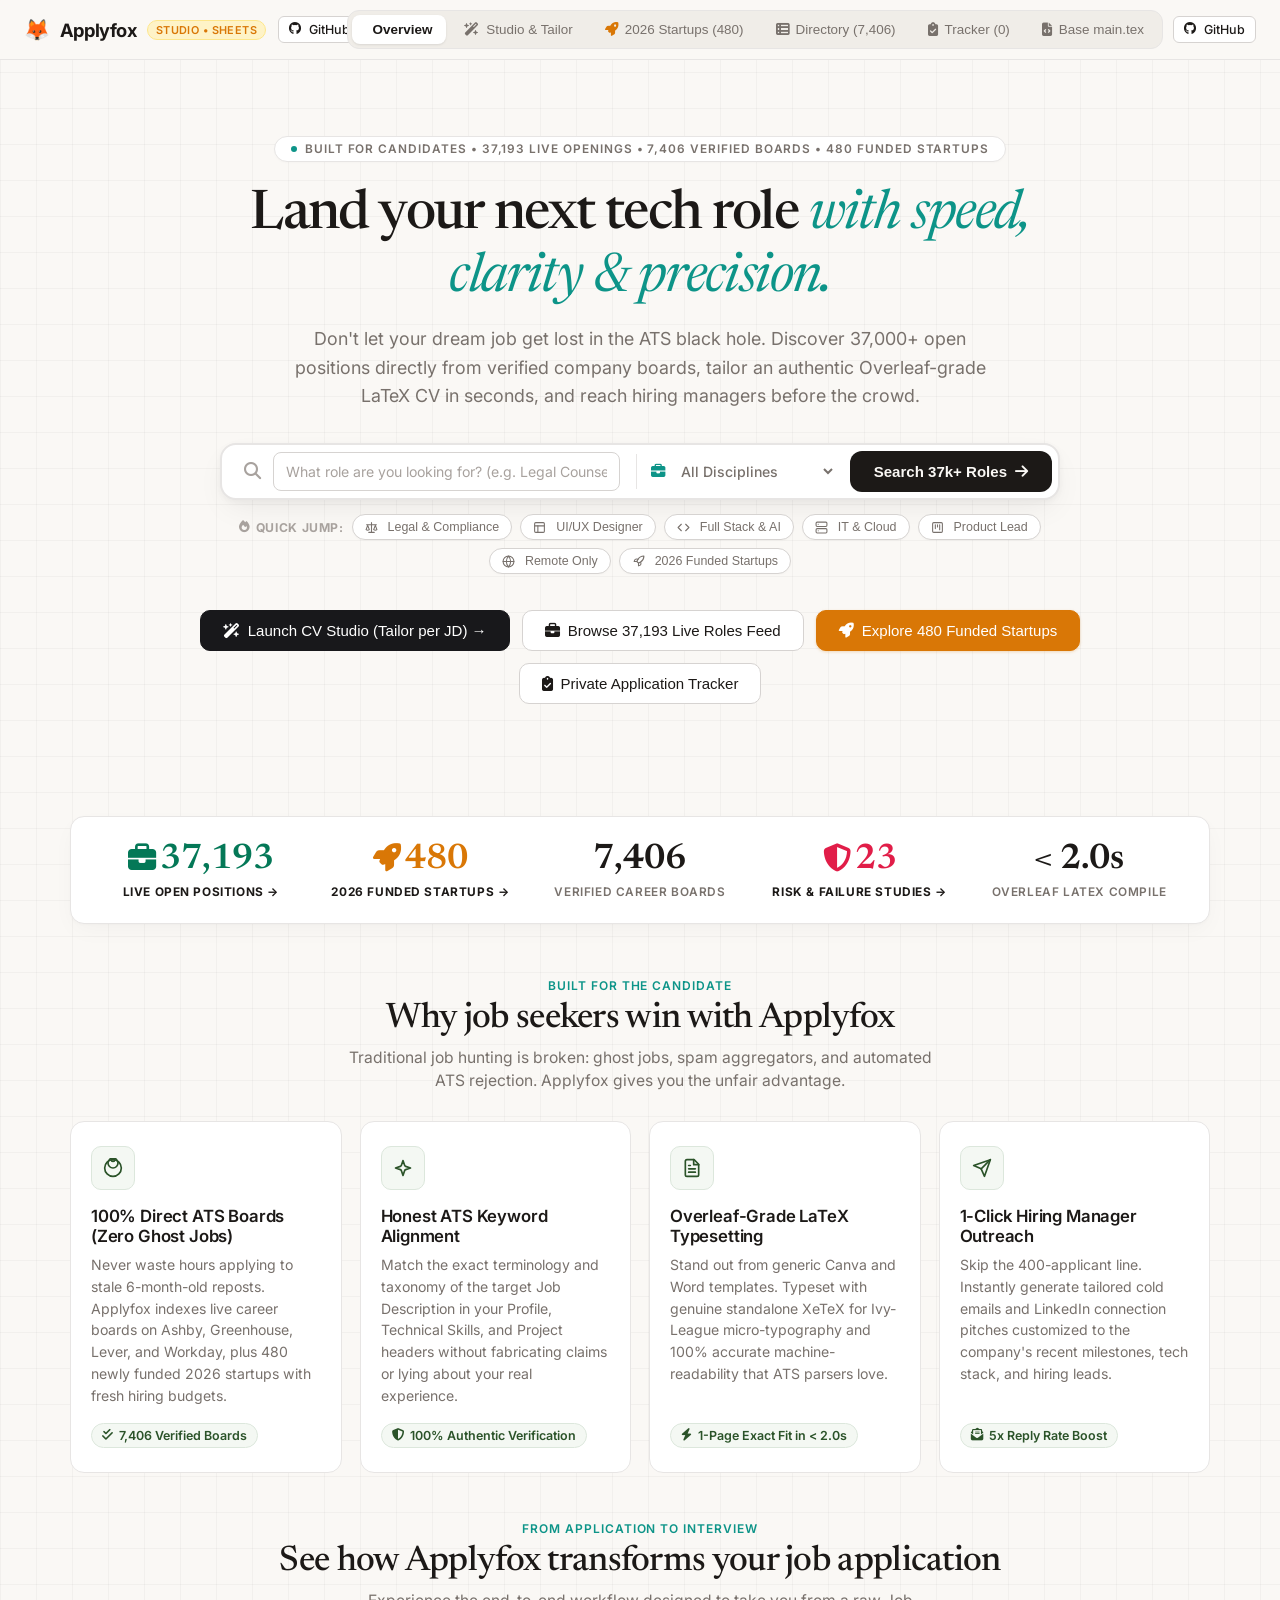
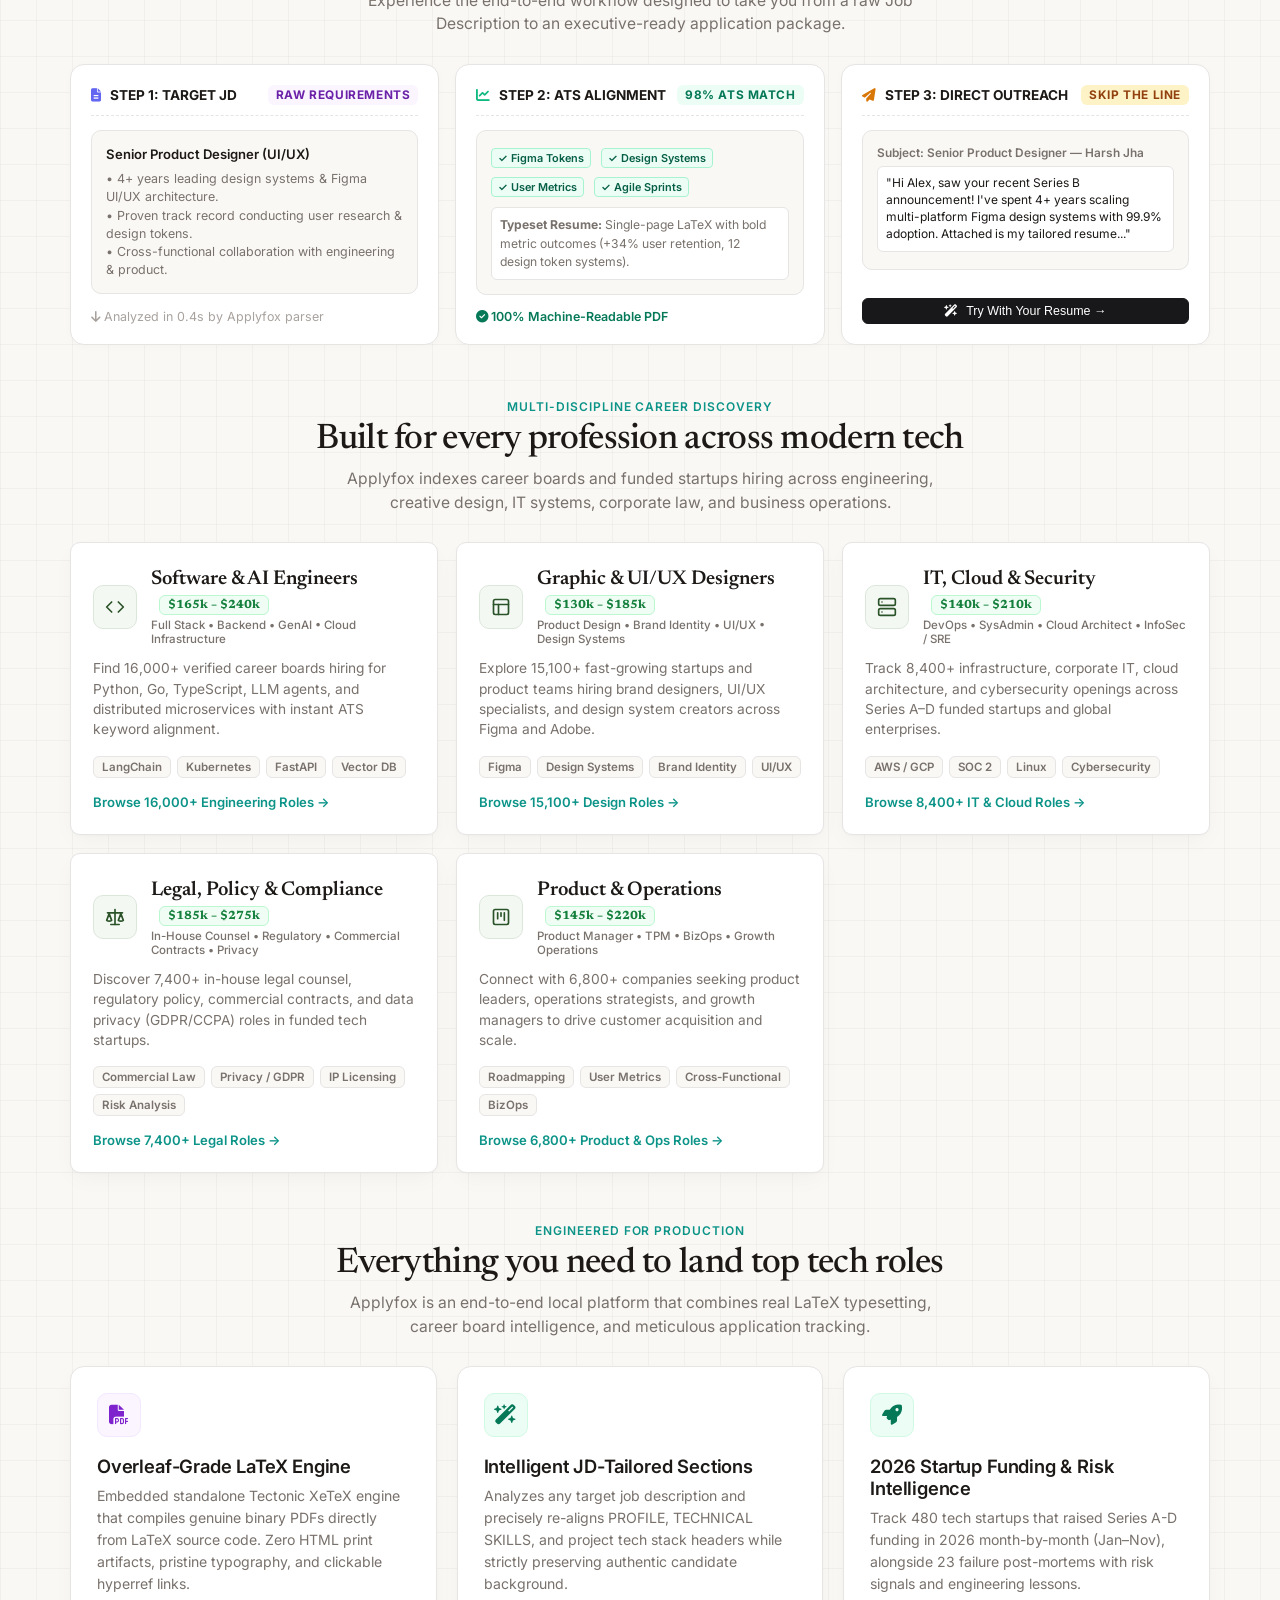
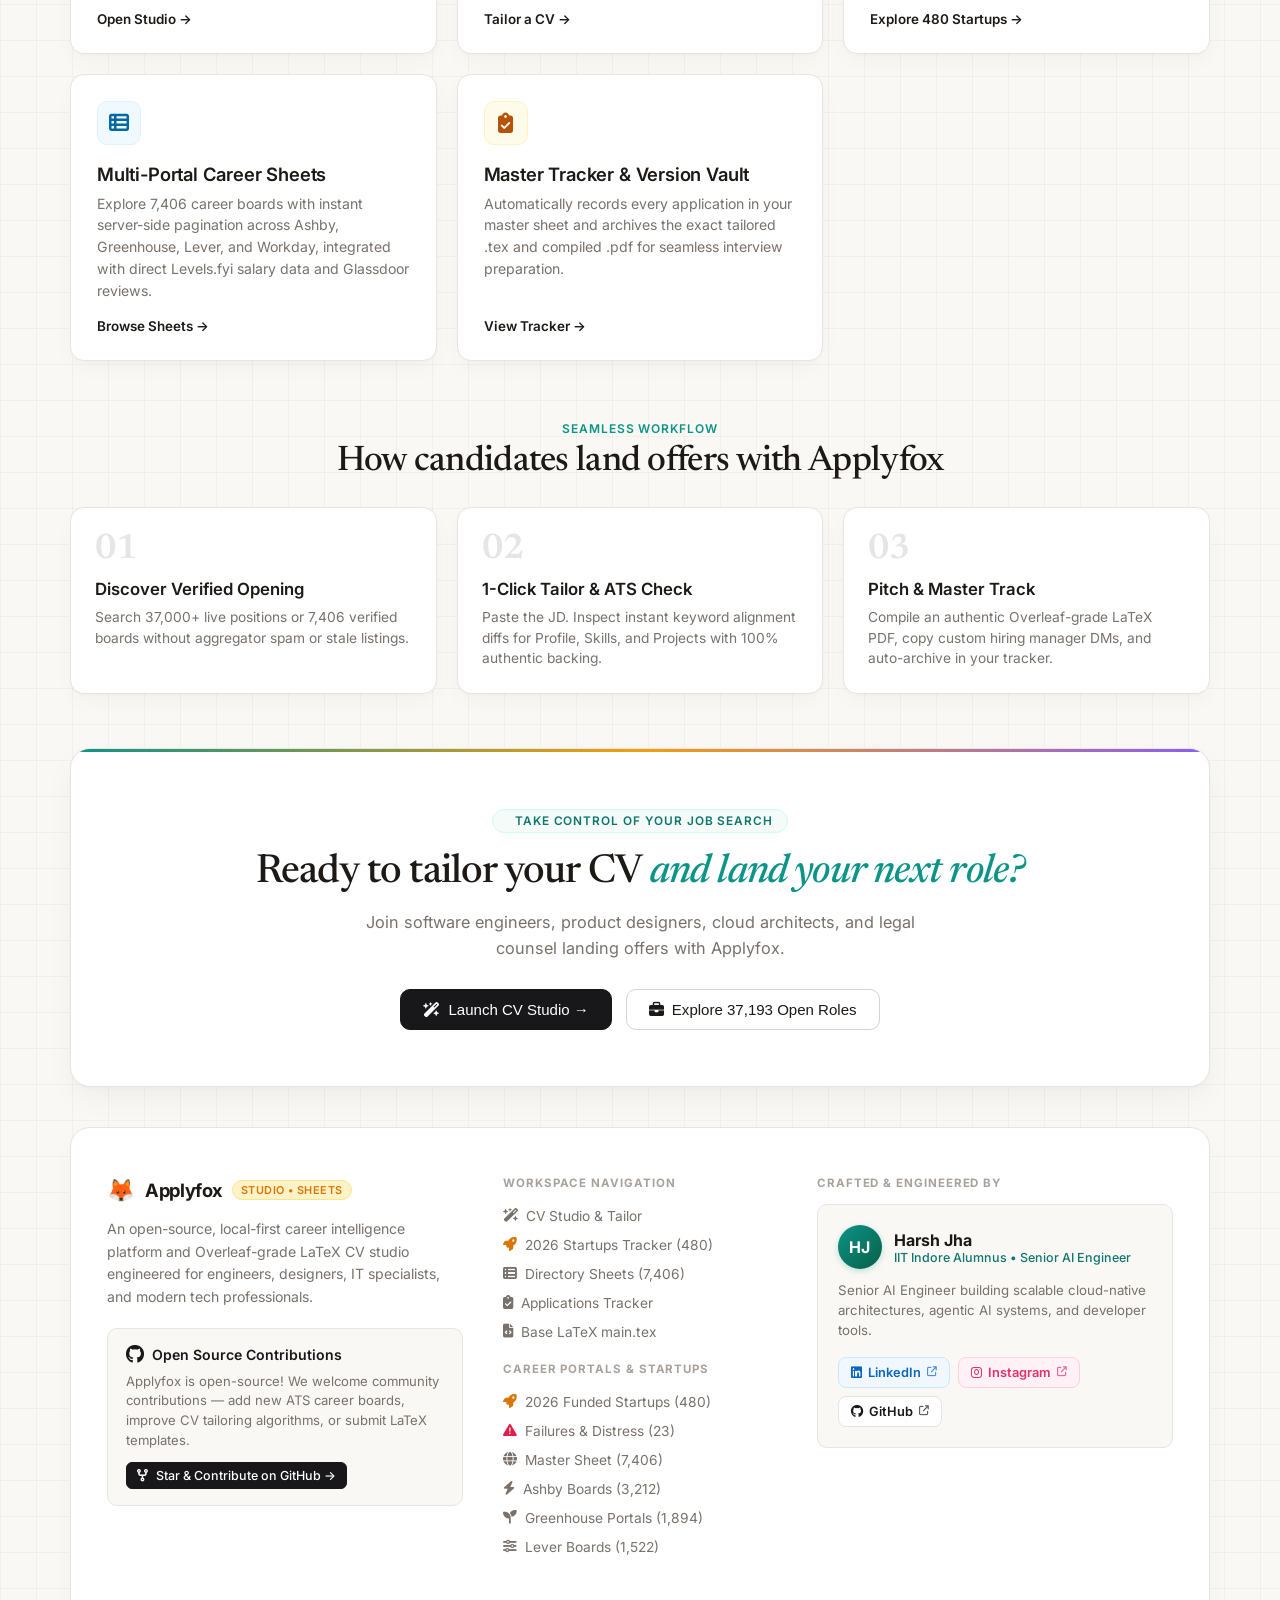
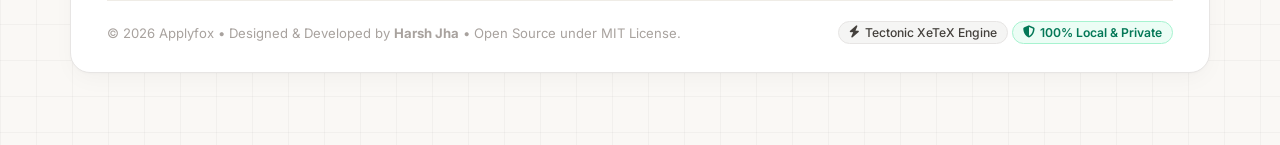
==== commit f67070c1: "style: replace emojis with unified vector SVGs across cards and filter chips" ====
--- a/docs/index.html
+++ b/docs/index.html
@@ -431,12 +431,33 @@
   .candidate-edge-icon {
     width: 44px;
     height: 44px;
-    border-radius: 12px;
+    border-radius: 10px;
     display: flex;
     align-items: center;
     justify-content: center;
-    font-size: 1.15rem;
     margin-bottom: 16px;
+    background: #F4F8F3;
+    color: #2B5329;
+    border: 1px solid #DCE7DC;
+    transition: all 0.2s ease;
+  }
+  .candidate-edge-icon svg {
+    width: 20px;
+    height: 20px;
+    stroke: #2B5329;
+    fill: none;
+    stroke-width: 2;
+    stroke-linecap: round;
+    stroke-linejoin: round;
+    transition: stroke 0.2s ease;
+  }
+  .candidate-edge-card:hover .candidate-edge-icon {
+    background: #2B5329;
+    color: #FFFFFF;
+    border-color: #2B5329;
+  }
+  .candidate-edge-card:hover .candidate-edge-icon svg {
+    stroke: #FFFFFF;
   }
   .candidate-edge-title {
     font-size: 1.05rem;
@@ -454,12 +475,15 @@
   .candidate-edge-highlight {
     font-size: 0.78rem;
     font-weight: 600;
-    padding: 4px 8px;
-    border-radius: 6px;
+    padding: 4px 10px;
+    border-radius: var(--radius-pill);
     display: inline-flex;
     align-items: center;
     gap: 6px;
     width: fit-content;
+    background: #F4F8F3;
+    color: #2B5329;
+    border: 1px solid #DCE7DC;
   }
 
   /* Candidate Studio Showcase Cards */
@@ -837,10 +861,38 @@
     display: flex;
     align-items: center;
     justify-content: center;
-    font-size: 1.15rem;
     flex-shrink: 0;
-  }
-  .icon-rose { background: #FFF1F2; color: #E11D48; }
+    background: #F4F8F3;
+    color: #2B5329;
+    border: 1px solid #DCE7DC;
+    transition: all 0.2s ease;
+  }
+  .role-icon-box svg {
+    width: 20px;
+    height: 20px;
+    stroke: #2B5329;
+    fill: none;
+    stroke-width: 2;
+    stroke-linecap: round;
+    stroke-linejoin: round;
+    transition: stroke 0.2s ease;
+  }
+  .role-card:hover .role-icon-box {
+    background: #2B5329;
+    color: #FFFFFF;
+    border-color: #2B5329;
+  }
+  .role-card:hover .role-icon-box svg {
+    stroke: #FFFFFF;
+  }
+  .chip-svg {
+    display: inline-block;
+    vertical-align: -2px;
+    margin-right: 5px;
+    stroke: currentColor;
+    fill: none;
+    flex-shrink: 0;
+  }
   .role-card-title {
     font-family: 'Newsreader', serif;
     font-size: 1.25rem;
@@ -2625,13 +2677,13 @@
           </div>
           <div class="hero-trending-chips">
             <span class="hero-trending-label"><i class="fa fa-fire"></i> Quick Jump:</span>
-            <button class="hero-trending-chip" onclick="quickJumpSearch('Legal')">⚖️ Legal &amp; Compliance</button>
-            <button class="hero-trending-chip" onclick="quickJumpSearch('UI UX')">🎨 UI/UX Designer</button>
-            <button class="hero-trending-chip" onclick="quickJumpSearch('Full Stack')">💻 Full Stack &amp; AI</button>
-            <button class="hero-trending-chip" onclick="quickJumpSearch('IT Cloud')">☁️ IT &amp; Cloud</button>
-            <button class="hero-trending-chip" onclick="quickJumpSearch('Product')">📊 Product Lead</button>
-            <button class="hero-trending-chip" onclick="quickJumpSearch('Remote')">🌐 Remote Only</button>
-            <button class="hero-trending-chip chip-amber" onclick="openStartupsView()">🚀 2026 Funded Startups</button>
+            <button class="hero-trending-chip" onclick="quickJumpSearch('Legal')"><svg class="chip-svg" width="13" height="13" viewBox="0 0 24 24" fill="none" stroke="currentColor" stroke-width="2" stroke-linecap="round" stroke-linejoin="round"><path d="m16 16 3-8 3 8c-.87.65-1.92 1-3 1s-2.13-.35-3-1Z"></path><path d="m2 16 3-8 3 8c-.87.65-1.92 1-3 1s-2.13-.35-3-1Z"></path><path d="M7 21h10"></path><path d="M12 3v18"></path><path d="M3 7h18"></path></svg> Legal &amp; Compliance</button>
+            <button class="hero-trending-chip" onclick="quickJumpSearch('UI UX')"><svg class="chip-svg" width="13" height="13" viewBox="0 0 24 24" fill="none" stroke="currentColor" stroke-width="2" stroke-linecap="round" stroke-linejoin="round"><rect x="3" y="3" width="18" height="18" rx="2"></rect><line x1="3" y1="9" x2="21" y2="9"></line><line x1="9" y1="21" x2="9" y2="9"></line></svg> UI/UX Designer</button>
+            <button class="hero-trending-chip" onclick="quickJumpSearch('Full Stack')"><svg class="chip-svg" width="13" height="13" viewBox="0 0 24 24" fill="none" stroke="currentColor" stroke-width="2" stroke-linecap="round" stroke-linejoin="round"><polyline points="16 18 22 12 16 6"></polyline><polyline points="8 6 2 12 8 18"></polyline></svg> Full Stack &amp; AI</button>
+            <button class="hero-trending-chip" onclick="quickJumpSearch('IT Cloud')"><svg class="chip-svg" width="13" height="13" viewBox="0 0 24 24" fill="none" stroke="currentColor" stroke-width="2" stroke-linecap="round" stroke-linejoin="round"><rect x="2" y="2" width="20" height="8" rx="2"></rect><rect x="2" y="14" width="20" height="8" rx="2"></rect><line x1="6" y1="6" x2="6.01" y2="6"></line><line x1="6" y1="18" x2="6.01" y2="18"></line></svg> IT &amp; Cloud</button>
+            <button class="hero-trending-chip" onclick="quickJumpSearch('Product')"><svg class="chip-svg" width="13" height="13" viewBox="0 0 24 24" fill="none" stroke="currentColor" stroke-width="2" stroke-linecap="round" stroke-linejoin="round"><rect x="3" y="3" width="18" height="18" rx="2"></rect><path d="M8 7v7"></path><path d="M12 7v4"></path><path d="M16 7v9"></path></svg> Product Lead</button>
+            <button class="hero-trending-chip" onclick="quickJumpSearch('Remote')"><svg class="chip-svg" width="13" height="13" viewBox="0 0 24 24" fill="none" stroke="currentColor" stroke-width="2" stroke-linecap="round" stroke-linejoin="round"><circle cx="12" cy="12" r="10"></circle><line x1="2" y1="12" x2="22" y2="12"></line><path d="M12 2a15.3 15.3 0 0 1 4 10 15.3 15.3 0 0 1-4 10 15.3 15.3 0 0 1-4-10 15.3 15.3 0 0 1 4-10z"></path></svg> Remote Only</button>
+            <button class="hero-trending-chip" onclick="openStartupsView()"><svg class="chip-svg" width="13" height="13" viewBox="0 0 24 24" fill="none" stroke="currentColor" stroke-width="2" stroke-linecap="round" stroke-linejoin="round"><path d="m12 15-3-3a22 22 0 0 1 2-3.95A12.88 12.88 0 0 1 22 2c0 2.72-.78 7.5-6 11a22.35 22.35 0 0 1-4 2z"></path><path d="M9 12H4s.55-3.03 2-4c1.62-1.08 5 0 5 0"></path><path d="M12 15v5s3.03-.55 4-2c1.08-1.62 0-5 0-5"></path></svg> 2026 Funded Startups</button>
           </div>
         </div>
 
@@ -2686,52 +2738,75 @@
       <div class="candidate-edge-grid">
         <div class="candidate-edge-card">
           <div>
-            <div class="candidate-edge-icon icon-emerald"><i class="fa fa-bullseye"></i></div>
+            <div class="candidate-edge-icon">
+              <svg width="20" height="20" viewBox="0 0 24 24" fill="none" stroke="currentColor" stroke-width="2" stroke-linecap="round" stroke-linejoin="round">
+                <circle cx="12" cy="12" r="10"></circle>
+                <circle cx="12" cy="6" r="6"></circle>
+                <circle cx="12" cy="2" r="2"></circle>
+              </svg>
+            </div>
             <h3 class="candidate-edge-title">100% Direct ATS Boards (Zero Ghost Jobs)</h3>
             <p class="candidate-edge-desc">
               Never waste hours applying to stale 6-month-old reposts. Applyfox indexes live career boards on Ashby, Greenhouse, Lever, and Workday, plus 480 newly funded 2026 startups with fresh hiring budgets.
             </p>
           </div>
-          <span class="candidate-edge-highlight" style="background: #ECFDF5; color: #047857;">
+          <span class="candidate-edge-highlight">
             <i class="fa fa-check-double"></i> 7,406 Verified Boards
           </span>
         </div>
 
         <div class="candidate-edge-card">
           <div>
-            <div class="candidate-edge-icon icon-purple"><i class="fa fa-wand-magic-sparkles"></i></div>
+            <div class="candidate-edge-icon">
+              <svg width="20" height="20" viewBox="0 0 24 24" fill="none" stroke="currentColor" stroke-width="2" stroke-linecap="round" stroke-linejoin="round">
+                <path d="m12 3-1.912 5.813a2 2 0 0 1-1.275 1.275L3 12l5.813 1.912a2 2 0 0 1 1.275 1.275L12 21l1.912-5.813a2 2 0 0 1 1.275-1.275L21 12l-5.813-1.912a2 2 0 0 1-1.275-1.275L12 3Z"></path>
+              </svg>
+            </div>
             <h3 class="candidate-edge-title">Honest ATS Keyword Alignment</h3>
             <p class="candidate-edge-desc">
               Match the exact terminology and taxonomy of the target Job Description in your Profile, Technical Skills, and Project headers without fabricating claims or lying about your real experience.
             </p>
           </div>
-          <span class="candidate-edge-highlight" style="background: #FAF5FF; color: #6B21A8;">
+          <span class="candidate-edge-highlight">
             <i class="fa fa-shield-halved"></i> 100% Authentic Verification
           </span>
         </div>
 
         <div class="candidate-edge-card">
           <div>
-            <div class="candidate-edge-icon icon-sky"><i class="fa fa-file-pdf"></i></div>
+            <div class="candidate-edge-icon">
+              <svg width="20" height="20" viewBox="0 0 24 24" fill="none" stroke="currentColor" stroke-width="2" stroke-linecap="round" stroke-linejoin="round">
+                <path d="M14.5 2H6a2 2 0 0 0-2 2v16a2 2 0 0 0 2 2h12a2 2 0 0 0 2-2V7.5L14.5 2z"></path>
+                <polyline points="14 2 14 8 20 8"></polyline>
+                <line x1="16" y1="13" x2="8" y2="13"></line>
+                <line x1="16" y1="17" x2="8" y2="17"></line>
+                <line x1="10" y1="9" x2="8" y2="9"></line>
+              </svg>
+            </div>
             <h3 class="candidate-edge-title">Overleaf-Grade LaTeX Typesetting</h3>
             <p class="candidate-edge-desc">
               Stand out from generic Canva and Word templates. Typeset with genuine standalone XeTeX for Ivy-League micro-typography and 100% accurate machine-readability that ATS parsers love.
             </p>
           </div>
-          <span class="candidate-edge-highlight" style="background: #F0F9FF; color: #0369A1;">
+          <span class="candidate-edge-highlight">
             <i class="fa fa-bolt"></i> 1-Page Exact Fit in &lt; 2.0s
           </span>
         </div>
 
         <div class="candidate-edge-card">
           <div>
-            <div class="candidate-edge-icon icon-amber"><i class="fa fa-paper-plane"></i></div>
+            <div class="candidate-edge-icon">
+              <svg width="20" height="20" viewBox="0 0 24 24" fill="none" stroke="currentColor" stroke-width="2" stroke-linecap="round" stroke-linejoin="round">
+                <line x1="22" y1="2" x2="11" y2="13"></line>
+                <polygon points="22 2 15 22 11 13 2 9 22 2"></polygon>
+              </svg>
+            </div>
             <h3 class="candidate-edge-title">1-Click Hiring Manager Outreach</h3>
             <p class="candidate-edge-desc">
               Skip the 400-applicant line. Instantly generate tailored cold emails and LinkedIn connection pitches customized to the company's recent milestones, tech stack, and hiring leads.
             </p>
           </div>
-          <span class="candidate-edge-highlight" style="background: #FEF3C7; color: #92400E;">
+          <span class="candidate-edge-highlight">
             <i class="fa fa-envelope-open-text"></i> 5x Reply Rate Boost
           </span>
         </div>
@@ -2814,7 +2889,12 @@
         <div class="role-card" onclick="searchByRole('engineer')">
           <div>
             <div class="role-card-header">
-              <div class="role-icon-box icon-purple"><i class="fa fa-code"></i></div>
+              <div class="role-icon-box">
+                <svg width="20" height="20" viewBox="0 0 24 24" fill="none" stroke="currentColor" stroke-width="2" stroke-linecap="round" stroke-linejoin="round">
+                  <polyline points="16 18 22 12 16 6"></polyline>
+                  <polyline points="8 6 2 12 8 18"></polyline>
+                </svg>
+              </div>
               <div>
                 <h3 class="role-card-title">Software &amp; AI Engineers <span class="role-card-salary">$165k &ndash; $240k</span></h3>
                 <div class="role-card-meta">Full Stack &bull; Backend &bull; GenAI &bull; Cloud Infrastructure</div>
@@ -2833,7 +2913,13 @@
         <div class="role-card" onclick="searchByRole('design')">
           <div>
             <div class="role-card-header">
-              <div class="role-icon-box icon-rose"><i class="fa fa-palette"></i></div>
+              <div class="role-icon-box">
+                <svg width="20" height="20" viewBox="0 0 24 24" fill="none" stroke="currentColor" stroke-width="2" stroke-linecap="round" stroke-linejoin="round">
+                  <rect x="3" y="3" width="18" height="18" rx="2"></rect>
+                  <line x1="3" y1="9" x2="21" y2="9"></line>
+                  <line x1="9" y1="21" x2="9" y2="9"></line>
+                </svg>
+              </div>
               <div>
                 <h3 class="role-card-title">Graphic &amp; UI/UX Designers <span class="role-card-salary">$130k &ndash; $185k</span></h3>
                 <div class="role-card-meta">Product Design &bull; Brand Identity &bull; UI/UX &bull; Design Systems</div>
@@ -2852,7 +2938,14 @@
         <div class="role-card" onclick="searchByRole('IT')">
           <div>
             <div class="role-card-header">
-              <div class="role-icon-box icon-sky"><i class="fa fa-server"></i></div>
+              <div class="role-icon-box">
+                <svg width="20" height="20" viewBox="0 0 24 24" fill="none" stroke="currentColor" stroke-width="2" stroke-linecap="round" stroke-linejoin="round">
+                  <rect x="2" y="2" width="20" height="8" rx="2"></rect>
+                  <rect x="2" y="14" width="20" height="8" rx="2"></rect>
+                  <line x1="6" y1="6" x2="6.01" y2="6"></line>
+                  <line x1="6" y1="18" x2="6.01" y2="18"></line>
+                </svg>
+              </div>
               <div>
                 <h3 class="role-card-title">IT, Cloud &amp; Security <span class="role-card-salary">$140k &ndash; $210k</span></h3>
                 <div class="role-card-meta">DevOps &bull; SysAdmin &bull; Cloud Architect &bull; InfoSec / SRE</div>
@@ -2871,7 +2964,15 @@
         <div class="role-card" onclick="searchByRole('legal')">
           <div>
             <div class="role-card-header">
-              <div class="role-icon-box icon-amber"><i class="fa fa-scale-balanced"></i></div>
+              <div class="role-icon-box">
+                <svg width="20" height="20" viewBox="0 0 24 24" fill="none" stroke="currentColor" stroke-width="2" stroke-linecap="round" stroke-linejoin="round">
+                  <path d="m16 16 3-8 3 8c-.87.65-1.92 1-3 1s-2.13-.35-3-1Z"></path>
+                  <path d="m2 16 3-8 3 8c-.87.65-1.92 1-3 1s-2.13-.35-3-1Z"></path>
+                  <path d="M7 21h10"></path>
+                  <path d="M12 3v18"></path>
+                  <path d="M3 7h18"></path>
+                </svg>
+              </div>
               <div>
                 <h3 class="role-card-title">Legal, Policy &amp; Compliance <span class="role-card-salary">$185k &ndash; $275k</span></h3>
                 <div class="role-card-meta">In-House Counsel &bull; Regulatory &bull; Commercial Contracts &bull; Privacy</div>
@@ -2890,7 +2991,14 @@
         <div class="role-card" onclick="searchByRole('product')">
           <div>
             <div class="role-card-header">
-              <div class="role-icon-box icon-emerald"><i class="fa fa-chart-pie"></i></div>
+              <div class="role-icon-box">
+                <svg width="20" height="20" viewBox="0 0 24 24" fill="none" stroke="currentColor" stroke-width="2" stroke-linecap="round" stroke-linejoin="round">
+                  <rect x="3" y="3" width="18" height="18" rx="2"></rect>
+                  <path d="M8 7v7"></path>
+                  <path d="M12 7v4"></path>
+                  <path d="M16 7v9"></path>
+                </svg>
+              </div>
               <div>
                 <h3 class="role-card-title">Product &amp; Operations <span class="role-card-salary">$145k &ndash; $220k</span></h3>
                 <div class="role-card-meta">Product Manager &bull; TPM &bull; BizOps &bull; Growth Operations</div>
@@ -3137,11 +3245,11 @@
                 <label for="jobTitle">Job Title / Role</label>
                 <input type="text" id="jobTitle" placeholder="e.g. Senior Software Engineer, UI/UX Designer, Legal Counsel...">
                 <div style="display: flex; gap: 6px; flex-wrap: wrap; margin-top: 6px;">
-                  <button type="button" class="role-quick-btn" onclick="setRolePreset('Senior Software & AI Engineer')">💻 Software / AI</button>
-                  <button type="button" class="role-quick-btn" onclick="setRolePreset('Senior Graphic & UI/UX Designer')">🎨 Graphic / Design</button>
-                  <button type="button" class="role-quick-btn" onclick="setRolePreset('IT Systems & Cloud Infrastructure Specialist')">🛡️ IT &amp; Cloud</button>
-                  <button type="button" class="role-quick-btn" onclick="setRolePreset('Corporate Legal Counsel & Compliance')">⚖️ Legal &amp; Compliance</button>
-                  <button type="button" class="role-quick-btn" onclick="setRolePreset('Technical Product Manager')">📈 Product</button>
+                  <button type="button" class="role-quick-btn" onclick="setRolePreset('Senior Software & AI Engineer')"><svg class="chip-svg" width="13" height="13" viewBox="0 0 24 24" fill="none" stroke="currentColor" stroke-width="2" stroke-linecap="round" stroke-linejoin="round"><polyline points="16 18 22 12 16 6"></polyline><polyline points="8 6 2 12 8 18"></polyline></svg> Software / AI</button>
+                  <button type="button" class="role-quick-btn" onclick="setRolePreset('Senior Graphic & UI/UX Designer')"><svg class="chip-svg" width="13" height="13" viewBox="0 0 24 24" fill="none" stroke="currentColor" stroke-width="2" stroke-linecap="round" stroke-linejoin="round"><rect x="3" y="3" width="18" height="18" rx="2"></rect><line x1="3" y1="9" x2="21" y2="9"></line><line x1="9" y1="21" x2="9" y2="9"></line></svg> Graphic / Design</button>
+                  <button type="button" class="role-quick-btn" onclick="setRolePreset('IT Systems & Cloud Infrastructure Specialist')"><svg class="chip-svg" width="13" height="13" viewBox="0 0 24 24" fill="none" stroke="currentColor" stroke-width="2" stroke-linecap="round" stroke-linejoin="round"><rect x="2" y="2" width="20" height="8" rx="2"></rect><rect x="2" y="14" width="20" height="8" rx="2"></rect><line x1="6" y1="6" x2="6.01" y2="6"></line><line x1="6" y1="18" x2="6.01" y2="18"></line></svg> IT &amp; Cloud</button>
+                  <button type="button" class="role-quick-btn" onclick="setRolePreset('Corporate Legal Counsel & Compliance')"><svg class="chip-svg" width="13" height="13" viewBox="0 0 24 24" fill="none" stroke="currentColor" stroke-width="2" stroke-linecap="round" stroke-linejoin="round"><path d="m16 16 3-8 3 8c-.87.65-1.92 1-3 1s-2.13-.35-3-1Z"></path><path d="m2 16 3-8 3 8c-.87.65-1.92 1-3 1s-2.13-.35-3-1Z"></path><path d="M7 21h10"></path><path d="M12 3v18"></path><path d="M3 7h18"></path></svg> Legal &amp; Compliance</button>
+                  <button type="button" class="role-quick-btn" onclick="setRolePreset('Technical Product Manager')"><svg class="chip-svg" width="13" height="13" viewBox="0 0 24 24" fill="none" stroke="currentColor" stroke-width="2" stroke-linecap="round" stroke-linejoin="round"><rect x="3" y="3" width="18" height="18" rx="2"></rect><path d="M8 7v7"></path><path d="M12 7v4"></path><path d="M16 7v9"></path></svg> Product</button>
                 </div>
               </div>
               <div class="form-group">
@@ -3363,9 +3471,9 @@
               <i class="fa fa-location-dot" style="color: var(--accent-emerald);"></i> Work Mode:
             </span>
             <button class="mode-pill active" onclick="filterByWorkMode('')" data-mode="">All Locations</button>
-            <button class="mode-pill" onclick="filterByWorkMode('Remote')" data-mode="Remote">🌐 Remote Only</button>
-            <button class="mode-pill" onclick="filterByWorkMode('Hybrid')" data-mode="Hybrid">🏢 Hybrid</button>
-            <button class="mode-pill" onclick="filterByWorkMode('Onsite')" data-mode="Onsite">📍 Onsite</button>
+            <button class="mode-pill" onclick="filterByWorkMode('Remote')" data-mode="Remote"><svg class="chip-svg" width="13" height="13" viewBox="0 0 24 24" fill="none" stroke="currentColor" stroke-width="2" stroke-linecap="round" stroke-linejoin="round"><circle cx="12" cy="12" r="10"></circle><line x1="2" y1="12" x2="22" y2="12"></line><path d="M12 2a15.3 15.3 0 0 1 4 10 15.3 15.3 0 0 1-4 10 15.3 15.3 0 0 1-4-10 15.3 15.3 0 0 1 4-10z"></path></svg> Remote Only</button>
+            <button class="mode-pill" onclick="filterByWorkMode('Hybrid')" data-mode="Hybrid"><svg class="chip-svg" width="13" height="13" viewBox="0 0 24 24" fill="none" stroke="currentColor" stroke-width="2" stroke-linecap="round" stroke-linejoin="round"><rect x="4" y="2" width="16" height="20" rx="2" ry="2"></rect><line x1="9" y1="22" x2="9" y2="22.01"></line><line x1="15" y1="22" x2="15" y2="22.01"></line><line x1="9" y1="18" x2="9" y2="18.01"></line><line x1="15" y1="18" x2="15" y2="18.01"></line><line x1="9" y1="14" x2="9" y2="14.01"></line><line x1="15" y1="14" x2="15" y2="14.01"></line><line x1="9" y1="10" x2="9" y2="10.01"></line><line x1="15" y1="10" x2="15" y2="10.01"></line><line x1="9" y1="6" x2="9" y2="6.01"></line><line x1="15" y1="6" x2="15" y2="6.01"></line></svg> Hybrid</button>
+            <button class="mode-pill" onclick="filterByWorkMode('Onsite')" data-mode="Onsite"><svg class="chip-svg" width="13" height="13" viewBox="0 0 24 24" fill="none" stroke="currentColor" stroke-width="2" stroke-linecap="round" stroke-linejoin="round"><path d="M20 10c0 6-8 12-8 12s-8-6-8-12a8 8 0 0 1 16 0Z"></path><circle cx="12" cy="10" r="3"></circle></svg> Onsite</button>
           </div>
         </div>
 
@@ -3448,12 +3556,12 @@
         <!-- Trending Quick Search Chips -->
         <div class="quick-chips-row">
           <span class="quick-chip-label"><i class="fa fa-fire"></i> Quick Search:</span>
-          <button class="quick-chip" onclick="applyQuickSearch('Legal')">⚖️ Legal &amp; Compliance</button>
-          <button class="quick-chip" onclick="applyQuickSearch('UI UX')">🎨 UI/UX Designer</button>
-          <button class="quick-chip" onclick="applyQuickSearch('IT Cloud')">☁️ IT &amp; Cloud</button>
-          <button class="quick-chip" onclick="applyQuickSearch('AI Engineer')">🤖 AI &amp; LLMs</button>
-          <button class="quick-chip" onclick="applyQuickSearch('Product Manager')">📊 Product Lead</button>
-          <button class="quick-chip" onclick="applyQuickSearch('Remote')">🌐 Remote Only</button>
+          <button class="quick-chip" onclick="applyQuickSearch('Legal')"><svg class="chip-svg" width="13" height="13" viewBox="0 0 24 24" fill="none" stroke="currentColor" stroke-width="2" stroke-linecap="round" stroke-linejoin="round"><path d="m16 16 3-8 3 8c-.87.65-1.92 1-3 1s-2.13-.35-3-1Z"></path><path d="m2 16 3-8 3 8c-.87.65-1.92 1-3 1s-2.13-.35-3-1Z"></path><path d="M7 21h10"></path><path d="M12 3v18"></path><path d="M3 7h18"></path></svg> Legal &amp; Compliance</button>
+          <button class="quick-chip" onclick="applyQuickSearch('UI UX')"><svg class="chip-svg" width="13" height="13" viewBox="0 0 24 24" fill="none" stroke="currentColor" stroke-width="2" stroke-linecap="round" stroke-linejoin="round"><rect x="3" y="3" width="18" height="18" rx="2"></rect><line x1="3" y1="9" x2="21" y2="9"></line><line x1="9" y1="21" x2="9" y2="9"></line></svg> UI/UX Designer</button>
+          <button class="quick-chip" onclick="applyQuickSearch('IT Cloud')"><svg class="chip-svg" width="13" height="13" viewBox="0 0 24 24" fill="none" stroke="currentColor" stroke-width="2" stroke-linecap="round" stroke-linejoin="round"><rect x="2" y="2" width="20" height="8" rx="2"></rect><rect x="2" y="14" width="20" height="8" rx="2"></rect><line x1="6" y1="6" x2="6.01" y2="6"></line><line x1="6" y1="18" x2="6.01" y2="18"></line></svg> IT &amp; Cloud</button>
+          <button class="quick-chip" onclick="applyQuickSearch('AI Engineer')"><svg class="chip-svg" width="13" height="13" viewBox="0 0 24 24" fill="none" stroke="currentColor" stroke-width="2" stroke-linecap="round" stroke-linejoin="round"><polyline points="16 18 22 12 16 6"></polyline><polyline points="8 6 2 12 8 18"></polyline></svg> AI &amp; LLMs</button>
+          <button class="quick-chip" onclick="applyQuickSearch('Product Manager')"><svg class="chip-svg" width="13" height="13" viewBox="0 0 24 24" fill="none" stroke="currentColor" stroke-width="2" stroke-linecap="round" stroke-linejoin="round"><rect x="3" y="3" width="18" height="18" rx="2"></rect><path d="M8 7v7"></path><path d="M12 7v4"></path><path d="M16 7v9"></path></svg> Product Lead</button>
+          <button class="quick-chip" onclick="applyQuickSearch('Remote')"><svg class="chip-svg" width="13" height="13" viewBox="0 0 24 24" fill="none" stroke="currentColor" stroke-width="2" stroke-linecap="round" stroke-linejoin="round"><circle cx="12" cy="12" r="10"></circle><line x1="2" y1="12" x2="22" y2="12"></line><path d="M12 2a15.3 15.3 0 0 1 4 10 15.3 15.3 0 0 1-4 10 15.3 15.3 0 0 1-4-10 15.3 15.3 0 0 1 4-10z"></path></svg> Remote Only</button>
         </div>
 
         <!-- Paginated Table -->
@@ -3969,7 +4077,7 @@
       body: JSON.stringify(bookmarkData)
     });
     if (res.ok) {
-      showToast(`🔖 Bookmarked ${company} - ${bookmarkData.job_title} in Tracker!`);
+      showToast(`Bookmarked ${company} - ${bookmarkData.job_title} in Tracker!`);
       loadTrackerData();
       return;
     }
@@ -3986,9 +4094,9 @@
       created_at: new Date().toISOString()
     });
     localStorage.setItem("applyfox_bookmarks", JSON.stringify(saved));
-    showToast(`🔖 Bookmarked ${company} - ${bookmarkData.job_title} (saved locally)!`);
+    showToast(`Bookmarked ${company} - ${bookmarkData.job_title} (saved locally)!`);
   } catch (e) {
-    showToast(`🔖 Bookmarked ${company}!`);
+    showToast(`Bookmarked ${company}!`);
   }
 }
 
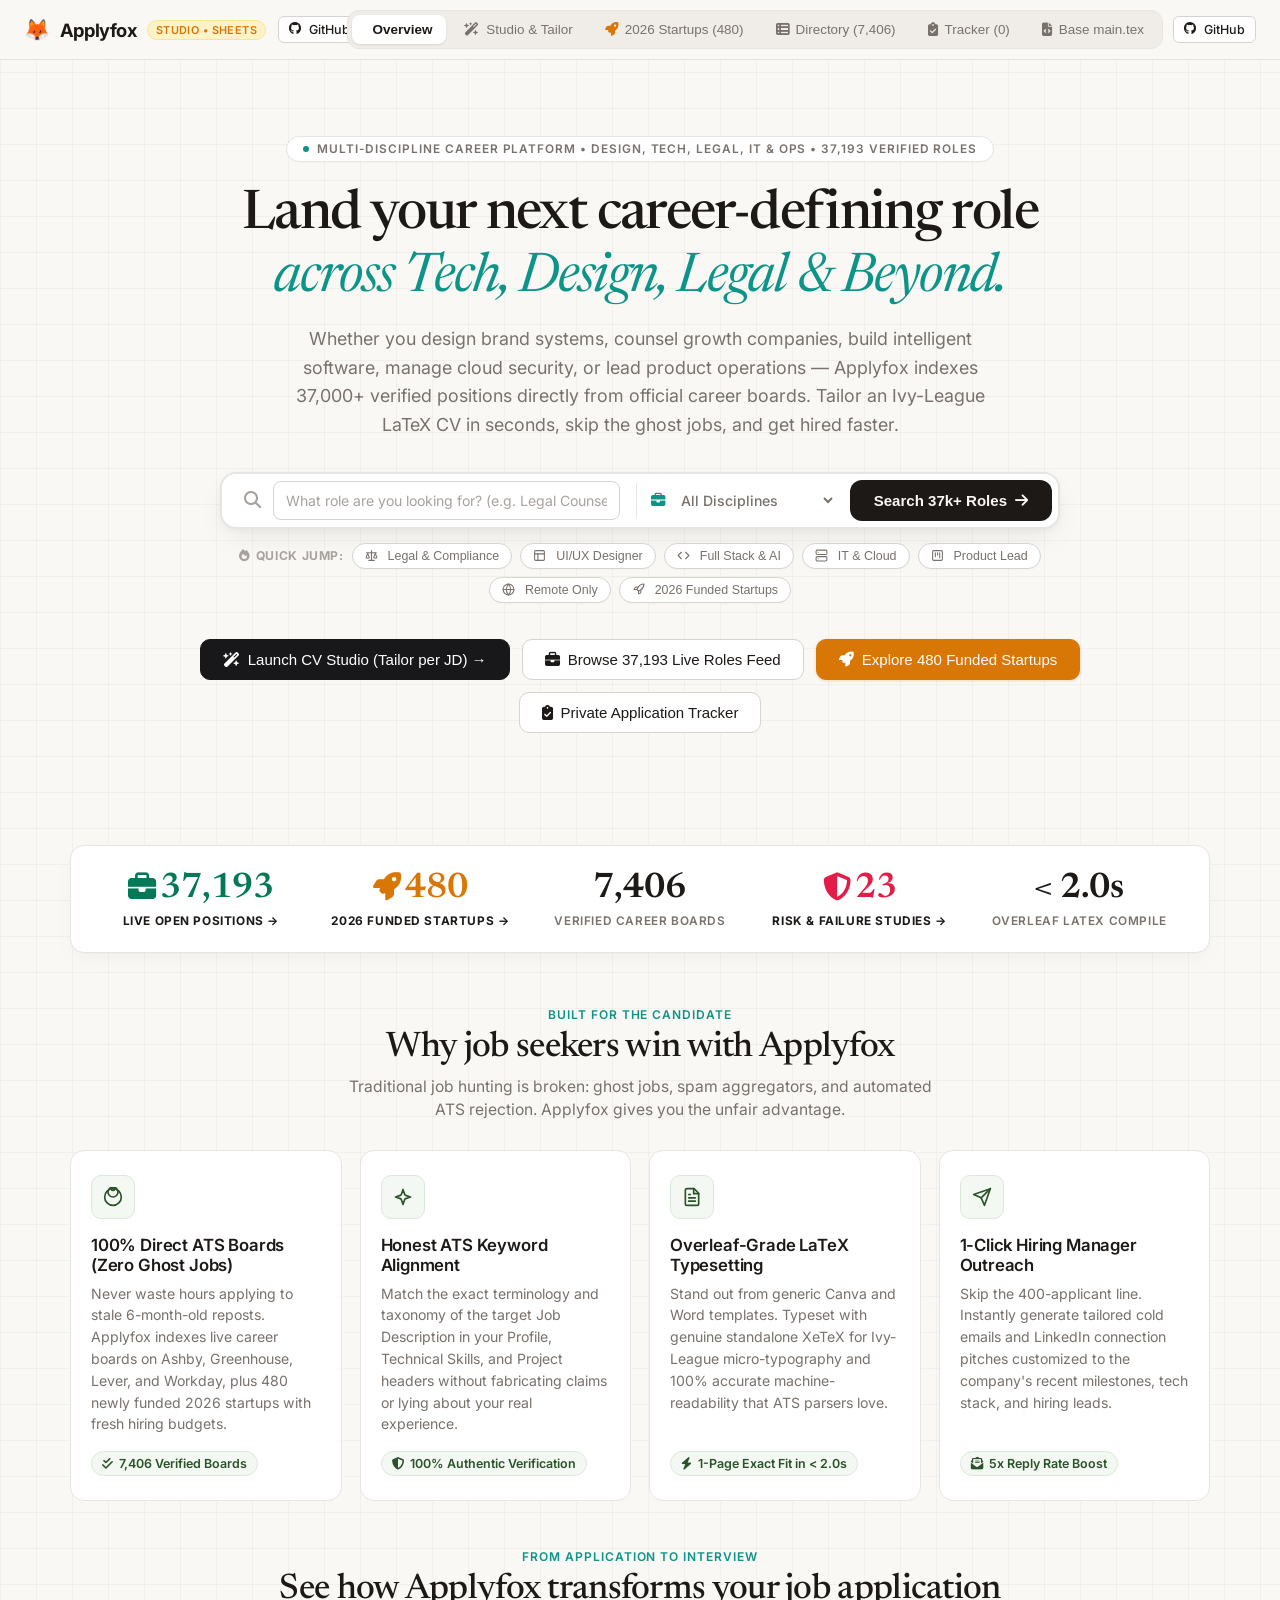
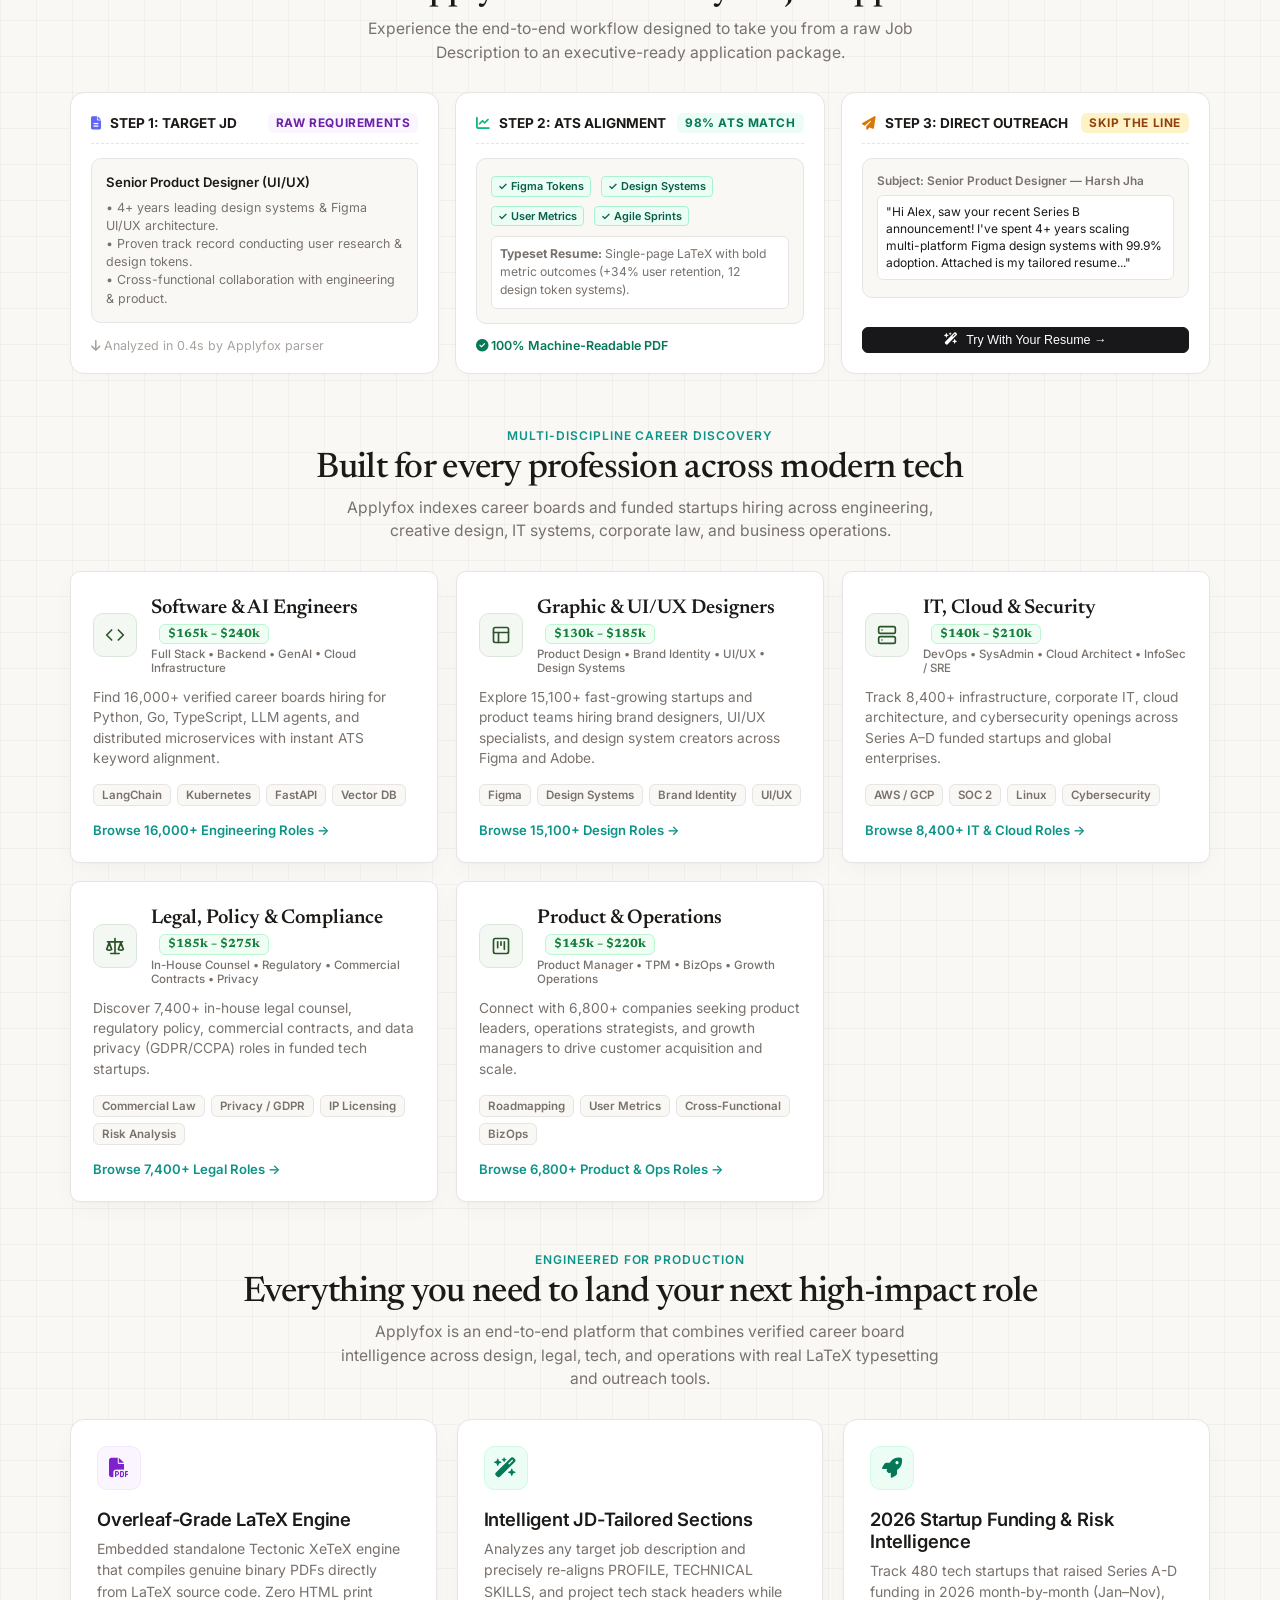
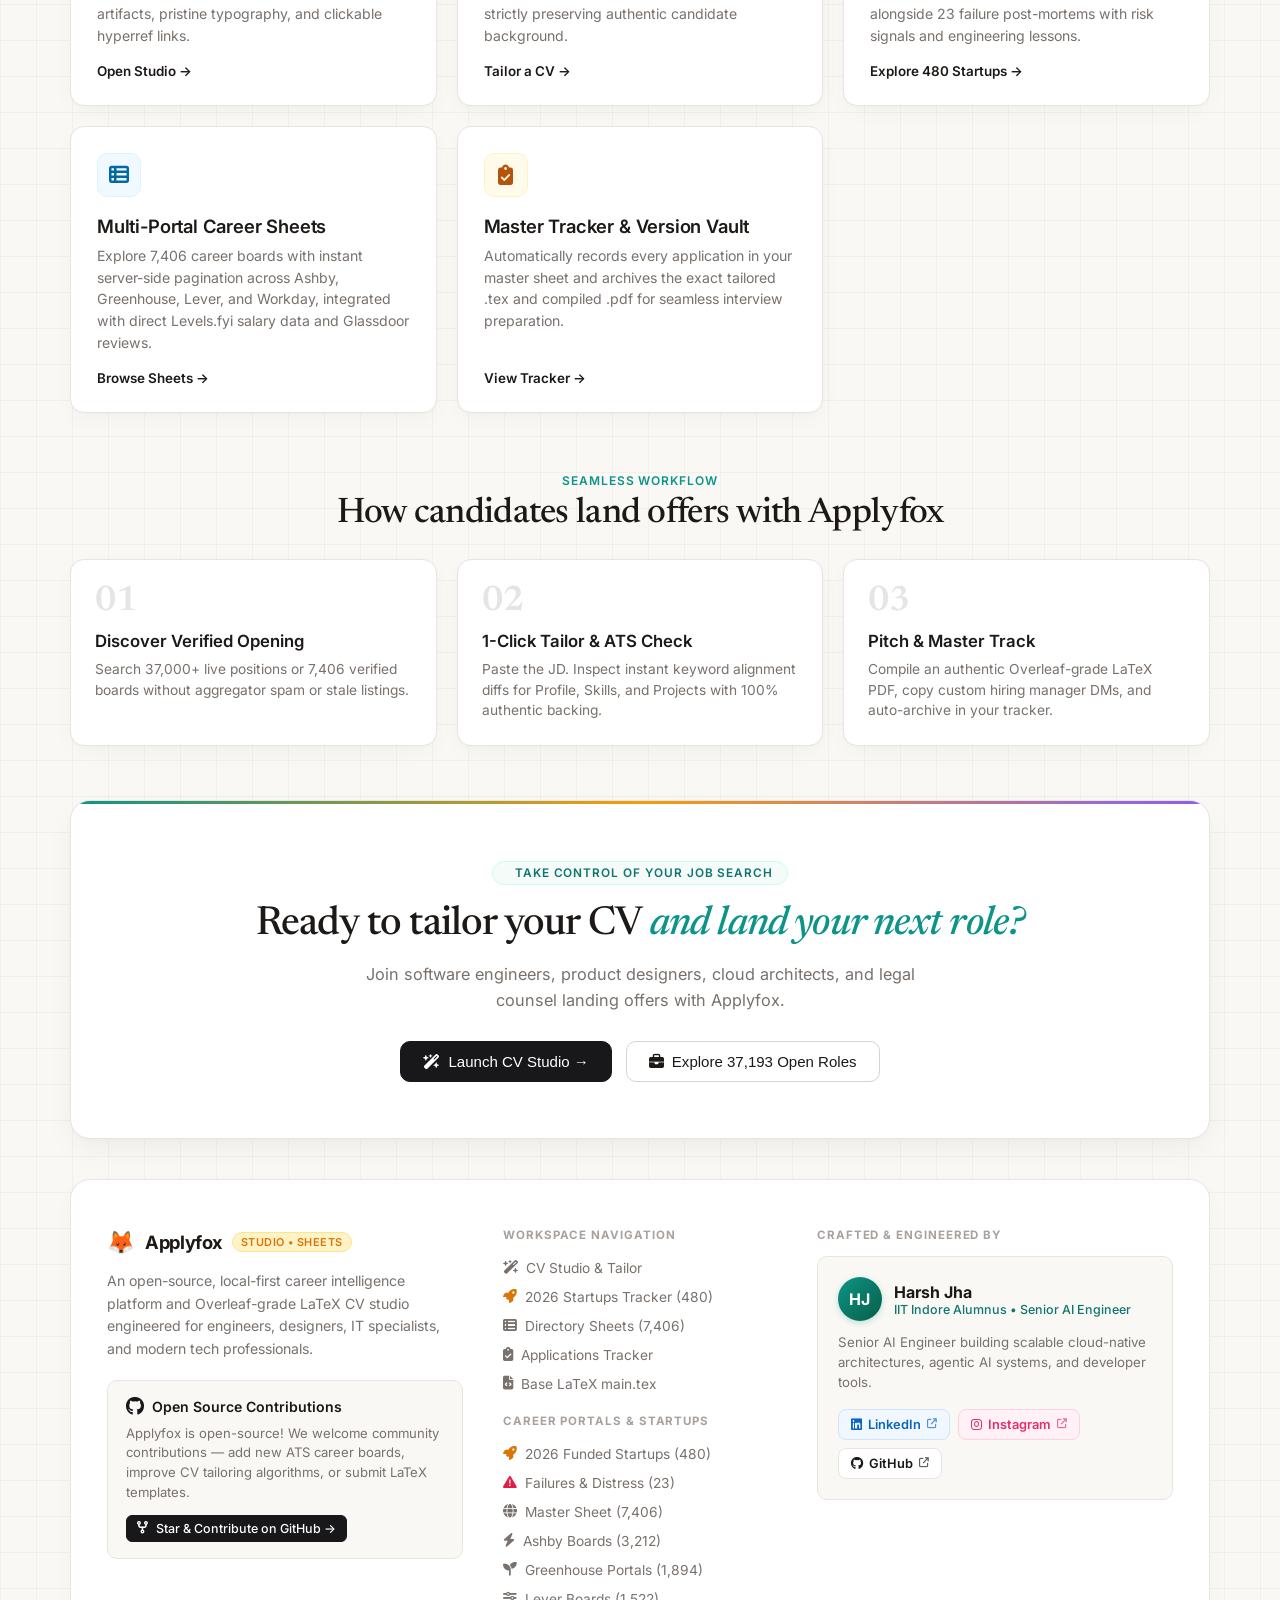
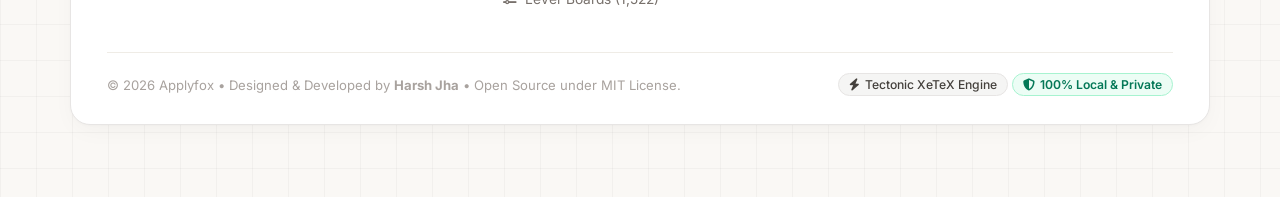
==== commit edf441f1: "copy: expand hero headline and narrative to encompass Design, Legal, Tech, and Operations" ====
--- a/docs/index.html
+++ b/docs/index.html
@@ -2644,13 +2644,13 @@
       <div class="hero-section">
         <div class="hero-pill">
           <span class="hero-dot"></span>
-          <span>BUILT FOR CANDIDATES &bull; 37,193 LIVE OPENINGS &bull; 7,406 VERIFIED BOARDS &bull; 480 FUNDED STARTUPS</span>
+          <span>MULTI-DISCIPLINE CAREER PLATFORM &bull; DESIGN, TECH, LEGAL, IT &amp; OPS &bull; 37,193 VERIFIED ROLES</span>
         </div>
         <h1 class="hero-title">
-          Land your next tech role <span class="hero-accent">with speed, clarity &amp; precision.</span>
+          Land your next career-defining role <span class="hero-accent">across Tech, Design, Legal &amp; Beyond.</span>
         </h1>
         <p class="hero-subtitle">
-          Don't let your dream job get lost in the ATS black hole. Discover 37,000+ open positions directly from verified company boards, tailor an authentic Overleaf-grade LaTeX CV in seconds, and reach hiring managers before the crowd.
+          Whether you design brand systems, counsel growth companies, build intelligent software, manage cloud security, or lead product operations &mdash; Applyfox indexes 37,000+ verified positions directly from official career boards. Tailor an Ivy-League LaTeX CV in seconds, skip the ghost jobs, and get hired faster.
         </p>
 
         <!-- Candidate Job Search Command Bar -->
@@ -3018,8 +3018,8 @@
       <!-- Feature Grid: What Applyfox Does -->
       <div class="section-heading">
         <span class="section-tag">ENGINEERED FOR PRODUCTION</span>
-        <h2 class="section-title">Everything you need to land top tech roles</h2>
-        <p class="section-desc">Applyfox is an end-to-end local platform that combines real LaTeX typesetting, career board intelligence, and meticulous application tracking.</p>
+        <h2 class="section-title">Everything you need to land your next high-impact role</h2>
+        <p class="section-desc">Applyfox is an end-to-end platform that combines verified career board intelligence across design, legal, tech, and operations with real LaTeX typesetting and outreach tools.</p>
       </div>
 
       <div class="feature-grid">
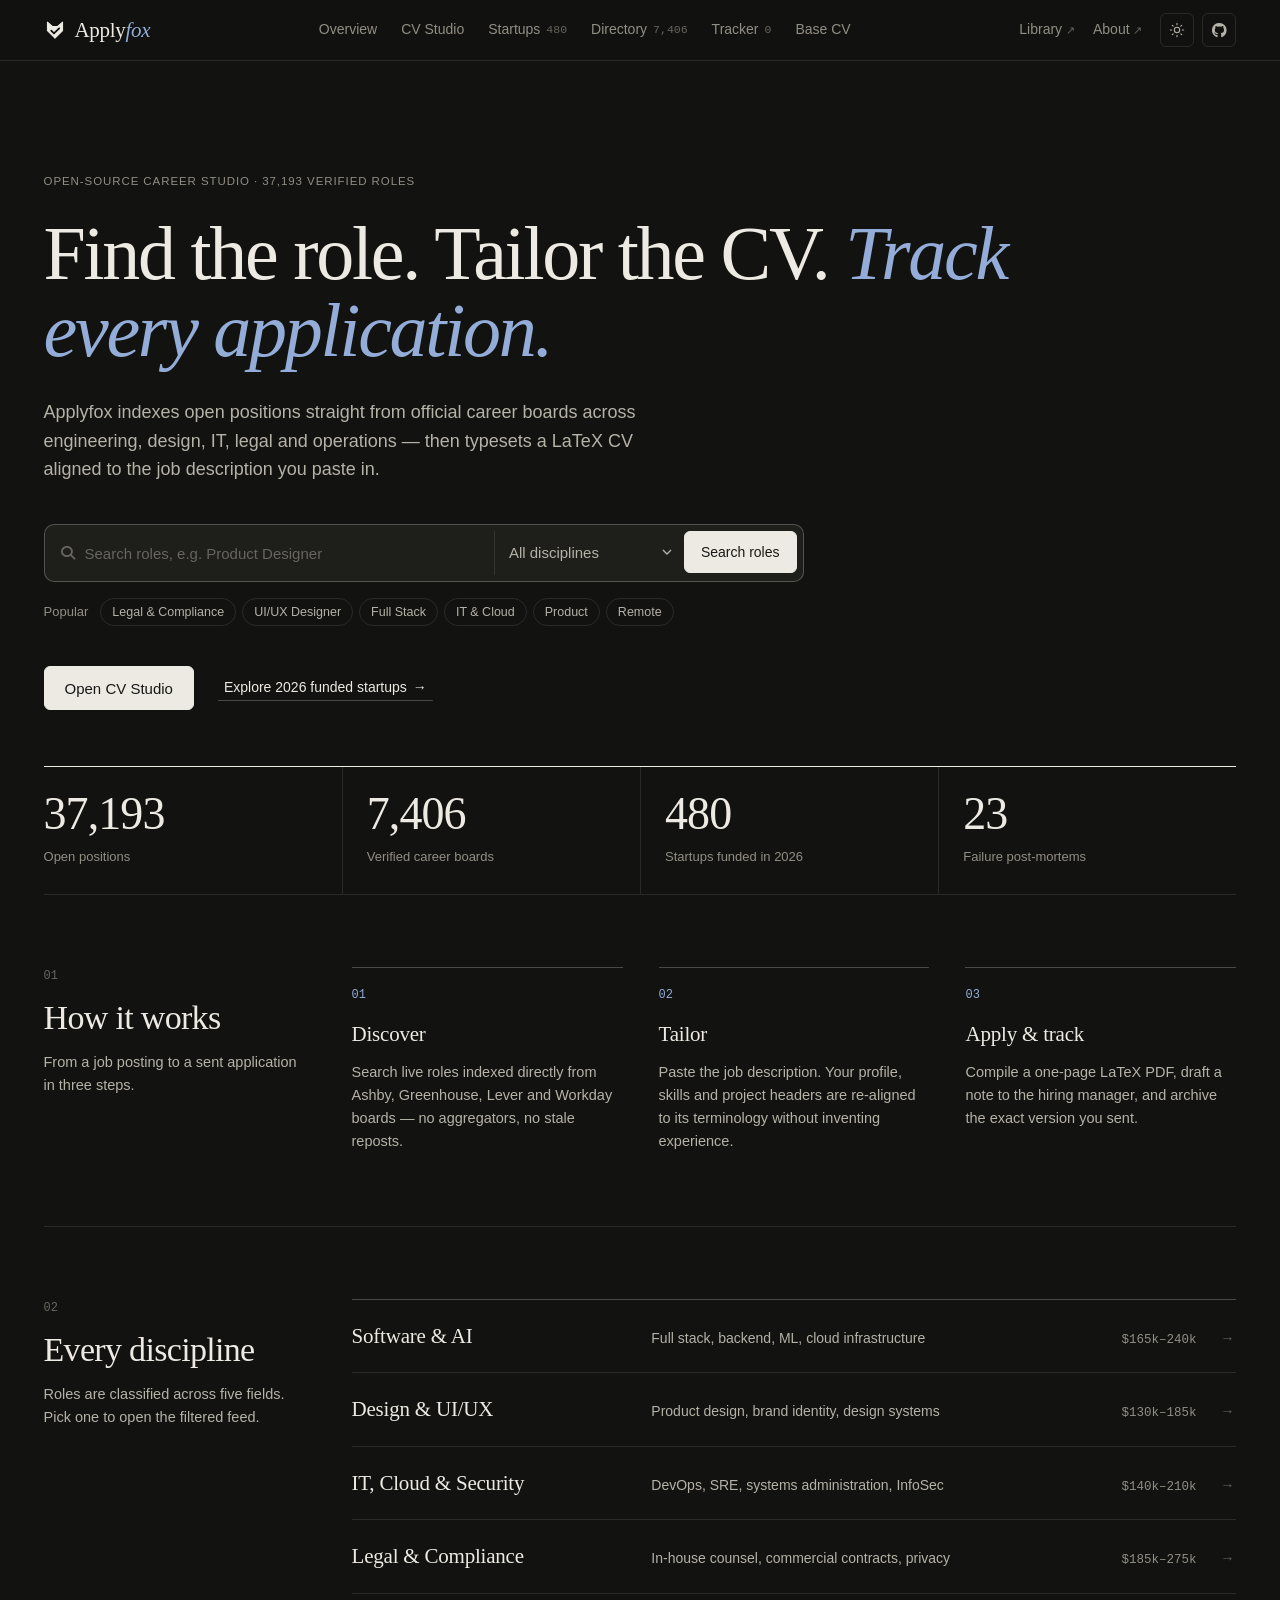
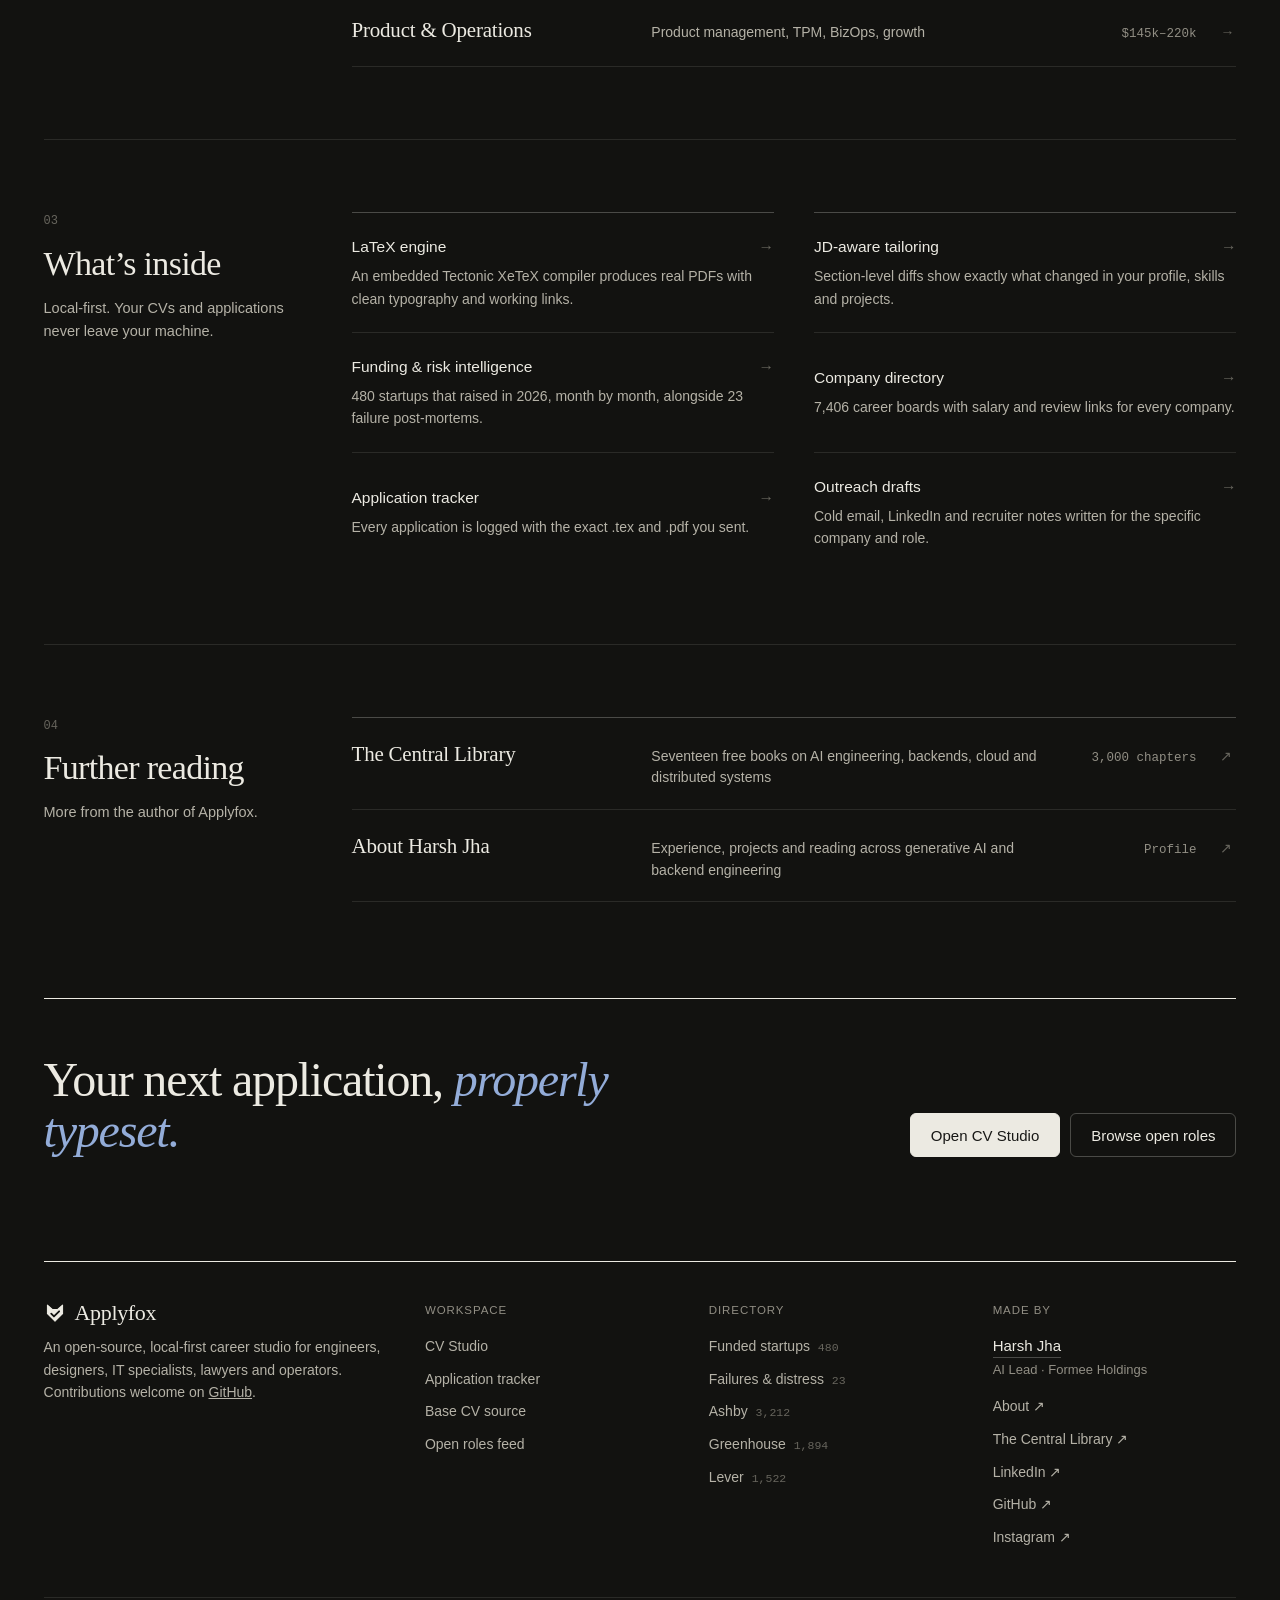
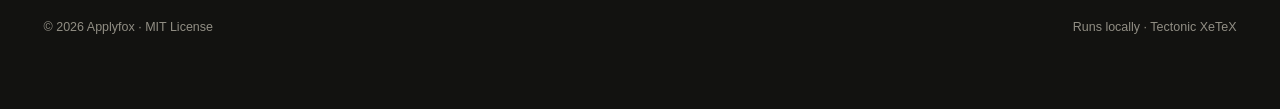
==== commit 725667fe: "Upadted the desing" ====
--- a/docs/index.html
+++ b/docs/index.html
@@ -1,2635 +1,1425 @@
 <!DOCTYPE html>
-<html lang="en">
+<html lang="en" data-theme="dark">
 <head>
 <meta charset="utf-8">
 <meta name="viewport" content="width=device-width, initial-scale=1">
-<title>Applyfox &mdash; The Career Studio for Engineers</title>
-<link rel="preconnect" href="https://fonts.googleapis.com">
-<link rel="preconnect" href="https://fonts.gstatic.com" crossorigin>
-<link href="https://fonts.googleapis.com/css2?family=Inter:wght@400;500;600;700&family=Newsreader:ital,opsz,wght@0,6..72,400;0,6..72,500;0,6..72,600;1,6..72,400;1,6..72,500&family=JetBrains+Mono:wght@400;500&display=swap" rel="stylesheet">
+<meta name="color-scheme" content="dark light">
+<meta name="theme-color" content="#121210">
+<link rel="icon" href="static/favicon.ico" sizes="48x48">
+<link rel="icon" href="static/favicon.svg" type="image/svg+xml">
+<link rel="icon" href="static/favicon-32.png" type="image/png" sizes="32x32">
+<link rel="apple-touch-icon" href="static/apple-touch-icon.png">
+<link rel="manifest" href="static/site.webmanifest">
+<script>
+  /* Theme: dark by default (set on <html> above, so it applies even before
+     this runs). A choice made with the toggle is stored and restored here,
+     before first paint, so the page never flashes the wrong theme. */
+  (function () {
+    try {
+      var saved = localStorage.getItem("applyfox-theme");
+      if (saved === "light" || saved === "dark") document.documentElement.setAttribute("data-theme", saved);
+    } catch (e) {}
+    syncThemeColor();
+  })();
+  function syncThemeColor() {
+    var meta = document.querySelector('meta[name="theme-color"]');
+    if (meta) meta.setAttribute("content", currentTheme() === "dark" ? "#121210" : "#f3f2ee");
+  }
+  function currentTheme() {
+    var set = document.documentElement.getAttribute("data-theme");
+    if (set) return set;
+    return window.matchMedia && window.matchMedia("(prefers-color-scheme: dark)").matches ? "dark" : "light";
+  }
+  function toggleTheme() {
+    var next = currentTheme() === "dark" ? "light" : "dark";
+    document.documentElement.setAttribute("data-theme", next);
+    try { localStorage.setItem("applyfox-theme", next); } catch (e) {}
+    syncThemeColor();
+    var btn = document.getElementById("themeToggle");
+    if (btn) btn.setAttribute("aria-label", next === "dark" ? "Switch to light theme" : "Switch to dark theme");
+  }
+</script>
+<title>Applyfox &mdash; Career Studio</title>
+<link rel="preconnect" href="https://api.fontshare.com">
+<link rel="preconnect" href="https://cdn.fontshare.com" crossorigin>
+<link href="https://api.fontshare.com/v2/css?f[]=zodiak@400,401,500&f[]=switzer@400,500,600&display=swap" rel="stylesheet">
 <link rel="stylesheet" href="https://cdnjs.cloudflare.com/ajax/libs/font-awesome/6.4.0/css/all.min.css">
 <style>
-  :root {
-    --bg-warm: #FAF8F5;
-    --card-bg: #FFFFFF;
-    --border-subtle: #E7E5E4;
-    --border-hover: #D6D3D1;
-    --border-dark: #18181B;
-    --text-primary: #1C1917;
-    --text-secondary: #78716C;
-    --text-muted: #A8A29E;
-    --accent-emerald: #0D9488;
-    --accent-emerald-dark: #0F766E;
-    --accent-emerald-light: #CCFBF1;
-    --accent-amber: #D97706;
-    --accent-amber-light: #FEF3C7;
-    --accent-ink: #18181B;
-    --accent-ink-hover: #27272A;
-    --card-shadow: 0 1px 3px rgba(0, 0, 0, 0.02), 0 8px 24px -4px rgba(28, 25, 23, 0.04);
-    --card-shadow-hover: 0 4px 6px -1px rgba(0, 0, 0, 0.03), 0 16px 32px -4px rgba(28, 25, 23, 0.07);
-    --radius-sm: 6px;
-    --radius-md: 10px;
-    --radius-lg: 14px;
-    --radius-pill: 9999px;
-  }
-
-  * { box-sizing: border-box; }
-
-  html, body {
-    overflow-x: hidden;
-    max-width: 100vw;
+/* ================================================================
+   APPLYFOX — DESIGN SYSTEM
+   ----------------------------------------------------------------
+   Paper, ink, and one red pencil. Hairline rules instead of boxes,
+   type instead of colour. Every colour on the page comes from the
+   tokens below — nothing else should introduce a hue.
+
+   1. Tokens        — palette, type, radius, spacing
+   2. Base          — reset, typography, form controls
+   3. Components    — buttons, chips, segmented controls, tables
+   4. Shell         — header, navigation, page frame, footer
+   5. Home          — hero, stats, numbered sections, discipline index
+   6. Workspaces    — studio, directory, tracker, base CV
+   7. Overlays      — modal, toast
+   8. Responsive    — 1100 / 900 / 768 / 480
+   9. Motion        — reduced-motion overrides
+================================================================ */
+
+/* ---------- 1. TOKENS ---------- */
+:root {
+  --font-display: "Zodiak", "Iowan Old Style", "Palatino Linotype", Palatino, Georgia, serif;
+  --font-sans: "Switzer", -apple-system, BlinkMacSystemFont, "Segoe UI", Helvetica, Arial, sans-serif;
+  --font-mono: ui-monospace, "SF Mono", "JetBrains Mono", Menlo, Consolas, "Liberation Mono", monospace;
+
+  color-scheme: light;
+
+  /* paper */
+  --bg: #f3f2ee;
+  --bg-sunken: #ebe9e3;
+  --bg-surface: #faf9f6;
+  --bg-raised: #ffffff;
+  --bg-hover: #eae8e2;
+
+  /* ink */
+  --ink: #16150f;
+  --ink-hover: #2b2a23;
+  --ink-muted: #55534a;
+  --ink-subtle: #6f6c63;
+  --ink-faint: #a9a69c;
+
+  /* rules + interaction tints */
+  --rule: rgba(22, 21, 15, .12);
+  --rule-strong: rgba(22, 21, 15, .28);
+  --focus: #16150f;
+  --tint: rgba(22, 21, 15, .03);        /* row hover */
+  --tint-strong: rgba(22, 21, 15, .06); /* diff additions, focus rings */
+  --overlay: rgba(22, 21, 15, .35);
+  --select-arrow: url("data:image/svg+xml,%3Csvg xmlns='http://www.w3.org/2000/svg' width='10' height='6' viewBox='0 0 10 6'%3E%3Cpath d='M1 1l4 4 4-4' fill='none' stroke='%2355534a' stroke-width='1.4'/%3E%3C/svg%3E");
+
+  /* the one accent — ink blue, for emphasis only, never decoration */
+  --accent: #2b4c7e;
+  --accent-soft: rgba(43, 76, 126, .08);
+
+  --radius-sm: 4px;
+  --radius-md: 6px;
+  --radius-lg: 10px;
+
+  --shadow-lg: 0 18px 44px rgba(22, 21, 15, .14);
+  --ease-out: cubic-bezier(.16, 1, .3, 1);
+
+  --page-max: 1320px;
+  --gutter: clamp(16px, 3.4vw, 44px);
+
+  /* Legacy aliases — JS-rendered rows still reference these names. */
+  --text-primary: var(--ink);
+  --text-secondary: var(--ink-muted);
+  --text-muted: var(--ink-subtle);
+  --border-subtle: var(--rule);
+  --border-hover: var(--rule-strong);
+  --border-dark: var(--ink);
+  --card-bg: var(--bg-raised);
+  --bg-warm: var(--bg-surface);
+  --accent-ink: var(--ink);
+  --accent-ink-hover: var(--ink-hover);
+  --accent-emerald: var(--ink-subtle);
+  --accent-emerald-dark: var(--ink);
+  --accent-emerald-light: var(--bg-sunken);
+  --accent-amber: var(--ink-muted);
+  --accent-amber-light: var(--bg-sunken);
+}
+
+/* Dark — warm charcoal, same hierarchy. Applied when the viewer picks it,
+   or when the OS prefers dark and the viewer hasn't forced light. */
+@media (prefers-color-scheme: dark) {
+  :root:not([data-theme="light"]) {
+    color-scheme: dark;
+    --bg: #121210;
+    --bg-sunken: #0c0c0b;
+    --bg-surface: #181816;
+    --bg-raised: #1e1e1b;
+    --bg-hover: #272724;
+    --ink: #eceae2;
+    --ink-hover: #d4d2ca;
+    --ink-muted: #b5b2a7;
+    --ink-subtle: #918e84;
+    --ink-faint: #67655d;
+    --rule: rgba(236, 234, 226, .11);
+    --rule-strong: rgba(236, 234, 226, .26);
+    --focus: #eceae2;
+    --tint: rgba(236, 234, 226, .03);
+    --tint-strong: rgba(236, 234, 226, .07);
+    --overlay: rgba(0, 0, 0, .6);
+    --select-arrow: url("data:image/svg+xml,%3Csvg xmlns='http://www.w3.org/2000/svg' width='10' height='6' viewBox='0 0 10 6'%3E%3Cpath d='M1 1l4 4 4-4' fill='none' stroke='%23b5b2a7' stroke-width='1.4'/%3E%3C/svg%3E");
+    --accent: #93acd8;
+    --accent-soft: rgba(147, 172, 216, .12);
+    --shadow-lg: 0 18px 44px rgba(0, 0, 0, .5);
+  }
+}
+:root[data-theme="dark"] {
+  color-scheme: dark;
+  --bg: #121210;
+  --bg-sunken: #0c0c0b;
+  --bg-surface: #181816;
+  --bg-raised: #1e1e1b;
+  --bg-hover: #272724;
+  --ink: #eceae2;
+  --ink-hover: #d4d2ca;
+  --ink-muted: #b5b2a7;
+  --ink-subtle: #918e84;
+  --ink-faint: #67655d;
+  --rule: rgba(236, 234, 226, .11);
+  --rule-strong: rgba(236, 234, 226, .26);
+  --focus: #eceae2;
+  --tint: rgba(236, 234, 226, .03);
+  --tint-strong: rgba(236, 234, 226, .07);
+  --overlay: rgba(0, 0, 0, .6);
+  --select-arrow: url("data:image/svg+xml,%3Csvg xmlns='http://www.w3.org/2000/svg' width='10' height='6' viewBox='0 0 10 6'%3E%3Cpath d='M1 1l4 4 4-4' fill='none' stroke='%23b5b2a7' stroke-width='1.4'/%3E%3C/svg%3E");
+  --accent: #93acd8;
+  --accent-soft: rgba(147, 172, 216, .12);
+  --shadow-lg: 0 18px 44px rgba(0, 0, 0, .5);
+}
+
+/* ---------- 2. BASE ---------- */
+*, *::before, *::after { box-sizing: border-box; }
+html { -webkit-text-size-adjust: 100%; overflow-x: clip; scroll-padding-top: 80px; }
+
+body {
+  margin: 0;
+  min-height: 100vh;
+  background: var(--bg);
+  color: var(--ink);
+  font-family: var(--font-sans);
+  font-size: 15px;
+  line-height: 1.55;
+  -webkit-font-smoothing: antialiased;
+  -moz-osx-font-smoothing: grayscale;
+  overflow-x: clip;
+  transition: background-color .25s ease, color .25s ease;
+}
+
+h1, h2, h3, h4 { margin: 0; font-weight: 500; }
+p { margin: 0; }
+a { color: inherit; }
+button, input, select, textarea { font: inherit; color: inherit; }
+::selection { background: var(--ink); color: var(--bg); }
+:focus-visible { outline: 2px solid var(--focus); outline-offset: 2px; border-radius: 2px; }
+
+.serif { font-family: var(--font-display); }
+.mono { font-family: var(--font-mono); }
+
+/* Small caps label used for eyebrows, column heads and field labels */
+.eyebrow,
+label,
+table.sheet-table th,
+.footer-heading {
+  font-family: var(--font-sans);
+  font-size: 11.5px;
+  font-weight: 500;
+  letter-spacing: .08em;
+  text-transform: uppercase;
+  color: var(--ink-subtle);
+}
+
+/* Form controls */
+label { display: block; margin-bottom: 6px; }
+
+input[type="text"], input[type="url"], textarea, select {
+  width: 100%;
+  padding: 9px 12px;
+  background: var(--bg-raised);
+  border: 1px solid var(--rule-strong);
+  border-radius: var(--radius-md);
+  color: var(--ink);
+  font-size: 14px;
+  transition: border-color .15s ease, box-shadow .15s ease;
+}
+input::placeholder, textarea::placeholder { color: var(--ink-faint); }
+input[type="text"]:focus, input[type="url"]:focus, textarea:focus, select:focus {
+  outline: none;
+  border-color: var(--ink);
+  box-shadow: 0 0 0 3px var(--tint-strong);
+}
+select {
+  appearance: none;
+  -webkit-appearance: none;
+  padding-right: 32px;
+  background-image: var(--select-arrow);
+  background-repeat: no-repeat;
+  background-position: right 12px center;
+  cursor: pointer;
+}
+textarea { resize: vertical; min-height: 120px; line-height: 1.5; }
+input[type="checkbox"] { accent-color: var(--ink); width: 15px; height: 15px; margin: 0; }
+
+.form-group { margin-bottom: 16px; }
+.form-row { display: grid; grid-template-columns: 1fr 1fr; gap: 12px; }
+
+.checkbox-label {
+  display: flex;
+  align-items: center;
+  gap: 10px;
+  margin: 0;
+  font-size: 14px;
+  letter-spacing: 0;
+  text-transform: none;
+  color: var(--ink);
+  cursor: pointer;
+  user-select: none;
+}
+
+/* ---------- 3. COMPONENTS ---------- */
+
+/* Buttons — ink primary, outline secondary. That's all. */
+.btn {
+  display: inline-flex;
+  align-items: center;
+  justify-content: center;
+  gap: 8px;
+  height: 38px;
+  padding: 0 16px;
+  border-radius: var(--radius-md);
+  border: 1px solid transparent;
+  font-size: 14px;
+  font-weight: 500;
+  line-height: 1;
+  white-space: nowrap;
+  text-decoration: none;
+  cursor: pointer;
+  transition: background-color .15s ease, border-color .15s ease, color .15s ease;
+}
+.btn i { font-size: 12px; }
+.btn-lg { height: 44px; padding: 0 20px; font-size: 15px; }
+.btn-sm { height: 30px; padding: 0 11px; font-size: 13px; gap: 6px; }
+.btn-sm i { font-size: 11px; }
+
+.btn-primary, .btn-success, .btn-amber {
+  background: var(--ink);
+  border-color: var(--ink);
+  color: var(--bg-surface);
+}
+.btn-primary:hover, .btn-success:hover, .btn-amber:hover {
+  background: var(--accent-ink-hover);
+  border-color: var(--accent-ink-hover);
+}
+.btn-secondary {
+  background: transparent;
+  border-color: var(--rule-strong);
+  color: var(--ink);
+}
+.btn-secondary:hover { border-color: var(--ink); background: var(--bg-surface); }
+.btn-link {
+  height: auto;
+  padding: 0;
+  background: none;
+  border: none;
+  color: var(--ink);
+  text-decoration: underline;
+  text-decoration-color: var(--rule-strong);
+  text-underline-offset: 4px;
+}
+.btn-link:hover { text-decoration-color: var(--ink); }
+.btn:disabled { opacity: .5; cursor: not-allowed; }
+
+.banner-actions { display: flex; gap: 10px; margin-top: 20px; }
+
+/* Arrow link — the house style for "go somewhere" */
+.arrow-link {
+  display: inline-flex;
+  align-items: center;
+  gap: 6px;
+  font-size: 14px;
+  font-weight: 500;
+  color: var(--ink);
+  text-decoration: none;
+  border-bottom: 1px solid var(--rule-strong);
+  padding-bottom: 2px;
+  cursor: pointer;
+  background: none;
+  border-top: 0; border-left: 0; border-right: 0;
+  transition: border-color .15s ease;
+}
+.arrow-link:hover { border-bottom-color: var(--ink); }
+
+/* Chips — quiet, outlined, monochrome */
+.chip {
+  display: inline-flex;
+  align-items: center;
+  gap: 6px;
+  padding: 3px 9px;
+  border-radius: var(--radius-sm);
+  border: 1px solid var(--rule);
+  background: var(--bg-surface);
+  color: var(--ink-muted);
+  font-size: 12px;
+  font-weight: 500;
+  white-space: nowrap;
+}
+.chip i { display: none; }
+.chip-score { color: var(--ink); border-color: var(--rule-strong); }
+.chip-archetype, .chip-skill, .chip-amber { color: var(--ink-muted); }
+.meta-chips { display: flex; gap: 6px; flex-wrap: wrap; align-items: center; margin-bottom: 16px; }
+
+/* Suggestion chips — studio role presets and the home "Popular" row. */
+.role-quick-btn,
+.hero-trending-chip {
+  display: inline-flex;
+  align-items: center;
+  gap: 6px;
+  height: 28px;
+  padding: 0 11px;
+  border-radius: 999px;
+  border: 1px solid var(--rule);
+  background: transparent;
+  color: var(--ink-muted);
+  font-size: 12.5px;
+  font-weight: 500;
+  white-space: nowrap;
+  cursor: pointer;
+  transition: border-color .15s ease, color .15s ease, background-color .15s ease;
+}
+.role-quick-btn:hover,
+.hero-trending-chip:hover { border-color: var(--rule-strong); color: var(--ink); }
+/* Icons inside chips add noise; the label carries the meaning. */
+.role-quick-btn svg, .hero-trending-chip svg, .chip-svg { display: none; }
+
+/* Underline tabs — studio sub-tabs and the directory tab row */
+.results-tabs,
+.dir-tabs {
+  display: flex;
+  gap: 28px;
+  border-bottom: 1px solid var(--rule);
+}
+.subtab-btn,
+.dir-tab {
+  position: relative;
+  display: inline-flex;
+  align-items: center;
+  gap: 8px;
+  padding: 10px 0 12px;
+  margin-bottom: -1px;
+  background: none;
+  border: none;
+  border-bottom: 1.5px solid transparent;
+  color: var(--ink-subtle);
+  font-size: 14px;
+  font-weight: 500;
+  white-space: nowrap;
+  cursor: pointer;
+  transition: color .15s ease, border-color .15s ease;
+}
+.subtab-btn:hover, .dir-tab:hover { color: var(--ink); }
+.subtab-btn.active, .dir-tab.active {
+  color: var(--ink);
+  border-bottom-color: var(--ink);
+}
+.subtab-btn i { display: none; }
+.dir-count {
+  font-family: var(--font-mono);
+  font-size: 11.5px;
+  font-weight: 400;
+  color: var(--ink-faint);
+}
+.dir-tab.active .dir-count { color: var(--ink-subtle); }
+
+/* Cards — a surface with a hairline, no shadow */
+.card {
+  background: var(--bg-surface);
+  border: 1px solid var(--rule);
+  border-radius: var(--radius-lg);
+  padding: 24px;
+}
+.card-header {
+  display: flex;
+  justify-content: space-between;
+  align-items: center;
+  gap: 12px;
+  margin-bottom: 20px;
+  padding-bottom: 16px;
+  border-bottom: 1px solid var(--rule);
+}
+.card-title {
+  font-family: var(--font-display);
+  font-size: 20px;
+  font-weight: 500;
+  letter-spacing: -.01em;
+  color: var(--ink);
+}
+.card-title i { display: none; }
+.card-kicker { font-size: 13px; color: var(--ink-subtle); }
+
+/* Tables — hairline rows, small-caps heads, no zebra, no fills */
+.table-container {
+  overflow-x: auto;
+  border-top: 1px solid var(--ink);
+}
+table.sheet-table {
+  width: 100%;
+  border-collapse: collapse;
+  font-size: 14px;
+  text-align: left;
+}
+table.sheet-table th {
+  padding: 12px 14px;
+  border-bottom: 1px solid var(--rule);
+  white-space: nowrap;
+  background: none;
+}
+table.sheet-table td {
+  padding: 16px 14px;
+  border-bottom: 1px solid var(--rule);
+  vertical-align: top;
+}
+table.sheet-table th:first-child, table.sheet-table td:first-child { padding-left: 0; }
+table.sheet-table th:last-child, table.sheet-table td:last-child { padding-right: 0; }
+table.sheet-table tbody tr { transition: background-color .12s ease; }
+table.sheet-table tbody tr:hover td { background: var(--tint); }
+table.sheet-table td:first-child { font-family: var(--font-mono); color: var(--ink-subtle) !important; font-size: 12px !important; }
+table.sheet-table td select { padding: 5px 30px 5px 10px !important; font-size: 13px !important; width: auto; }
+table.sheet-table td .cs-trigger { height: 30px; padding: 0 28px 0 10px; font-size: 13px; background-position: right 10px center; }
+/* Decorative row icons are suppressed; text carries the meaning */
+table.sheet-table td i.fa-circle-info,
+table.sheet-table td i.fa-calendar-check,
+table.sheet-table td i.fa-skull-crossbones,
+table.sheet-table td i.fa-lightbulb,
+table.sheet-table td i.fa-location-dot,
+table.sheet-table td i.fa-tag,
+table.sheet-table td i.fa-globe,
+table.sheet-table td i.fa-building,
+table.sheet-table td i.fa-clock,
+table.sheet-table td i.fa-sack-dollar,
+table.sheet-table td i.fa-chart-line,
+table.sheet-table td i.fa-star,
+table.sheet-table td i.fa-code,
+table.sheet-table td i.fa-pen-nib,
+table.sheet-table td i.fa-server,
+table.sheet-table td i.fa-scale-balanced,
+table.sheet-table td i.fa-cubes,
+table.sheet-table td .btn-primary i { display: none; }
+
+/* Pagination */
+.pagination-bar {
+  display: flex;
+  justify-content: space-between;
+  align-items: center;
+  flex-wrap: wrap;
+  gap: 12px;
+  padding: 16px 0 4px;
+}
+.page-info { font-size: 13px; color: var(--ink-subtle); }
+.page-info strong { color: var(--ink); font-weight: 500; }
+.page-nav { display: flex; gap: 4px; align-items: center; }
+.page-btn {
+  min-width: 32px;
+  height: 32px;
+  padding: 0 10px;
+  border: 1px solid transparent;
+  border-radius: var(--radius-md);
+  background: none;
+  color: var(--ink-muted);
+  font-family: var(--font-mono);
+  font-size: 12.5px;
+  cursor: pointer;
+  transition: border-color .15s ease, color .15s ease;
+}
+.page-btn:hover:not(:disabled) { border-color: var(--rule-strong); color: var(--ink); }
+.page-btn.active { border-color: var(--ink); color: var(--ink); }
+.page-btn:disabled { opacity: .35; cursor: not-allowed; }
+
+/* Inline data badges — all reduced to typographic treatments */
+.portal-badge {
+  font-family: var(--font-mono);
+  font-size: 11.5px;
+  letter-spacing: .04em;
+  text-transform: uppercase;
+  color: var(--ink-muted);
+}
+.portal-badge i { display: none; }
+.badge-round {
+  display: inline-block;
+  font-size: 12px;
+  color: var(--ink-muted);
+  border: 1px solid var(--rule);
+  border-radius: var(--radius-sm);
+  padding: 1px 6px;
+  white-space: nowrap;
+}
+.badge-amount {
+  font-family: var(--font-display);
+  font-size: 16px;
+  line-height: 1.3;
+  color: var(--ink);
+  margin-left: 6px;
+}
+.badge-sector {
+  display: inline-block;
+  font-size: 12px;
+  color: var(--ink-muted);
+}
+.badge-country { font-size: 12px; color: var(--ink-subtle); }
+.badge-fail-funding { font-family: var(--font-display); font-size: 16px; color: var(--ink); }
+.badge-level {
+  font-size: 11.5px;
+  color: var(--ink-subtle);
+  border: 1px solid var(--rule);
+  border-radius: var(--radius-sm);
+  padding: 0 6px;
+  font-weight: 500;
+}
+.salary-badge { font-family: var(--font-mono); font-size: 12.5px; color: var(--ink); white-space: nowrap; }
+.skill-pill-sm {
+  display: inline-block;
+  font-size: 12px;
+  color: var(--ink-subtle);
+  margin: 4px 10px 0 0;
+}
+
+/* Links in tables */
+.ext-link {
+  display: inline-flex;
+  align-items: center;
+  gap: 5px;
+  font-size: 13px;
+  color: var(--ink);
+  text-decoration: none;
+  border-bottom: 1px solid var(--rule-strong);
+  padding-bottom: 1px;
+  white-space: nowrap;
+  transition: border-color .15s ease;
+}
+.ext-link:hover { border-bottom-color: var(--ink); }
+.ext-link i.fa-arrow-up-right-from-square { font-size: 9px; color: var(--ink-subtle); }
+.intel-link {
+  display: inline-block;
+  font-size: 13px;
+  color: var(--ink-subtle);
+  text-decoration: none;
+  margin-right: 12px;
+  transition: color .15s ease;
+}
+.intel-link:hover { color: var(--ink); text-decoration: underline; text-underline-offset: 3px; }
+
+.company-name-clickable {
+  display: inline-flex;
+  align-items: center;
+  gap: 6px;
+  font-size: 15px;
+  font-weight: 500;
+  color: var(--ink);
+  cursor: pointer;
+}
+.company-name-clickable span {
+  border-bottom: 1px solid transparent;
+  transition: border-color .15s ease;
+}
+.company-name-clickable:hover span { border-bottom-color: var(--ink); }
+
+/* Open-role lists inside table cells */
+.role-tag-list {
+  display: flex;
+  flex-direction: column;
+  align-items: flex-start;
+  gap: 4px;
+  margin-top: 6px;
+  max-width: 360px;
+}
+.role-tag-list > a.role-search-link { display: none; }
+.role-tag-pill {
+  position: relative;
+  display: block;
+  padding-left: 20px;
+  font-size: 13px;
+  line-height: 1.4;
+  color: var(--ink-muted);
+  cursor: pointer;
+  transition: color .15s ease;
+}
+.role-tag-pill::before { content: "—"; position: absolute; left: 0; color: var(--ink-faint); }
+.role-tag-pill i { display: none; }
+.role-tag-pill:hover { color: var(--ink); text-decoration: underline; text-underline-offset: 3px; }
+.role-tag-pill.highlighted, .role-tag-pill.match-highlight { color: var(--ink); font-weight: 500; }
+.role-tag-pill.highlighted::before { content: "—"; color: var(--accent); }
+.role-tag-more {
+  font-size: 12.5px;
+  color: var(--ink-subtle);
+  cursor: pointer;
+  text-decoration: underline;
+  text-decoration-color: var(--rule-strong);
+  text-underline-offset: 3px;
+}
+.role-tag-more:hover { color: var(--ink); }
+.role-feed-title { display: flex; align-items: center; gap: 8px; flex-wrap: wrap; font-size: 15px; font-weight: 500; }
+
+/* Diff + code */
+.tex-code {
+  width: 100%;
+  height: 650px;
+  padding: 16px;
+  font-family: var(--font-mono);
+  font-size: 12.5px;
+  line-height: 1.6;
+  color: var(--ink);
+  background: var(--bg-raised);
+  border: 1px solid var(--rule);
+  border-radius: var(--radius-md);
+}
+.diff-box {
+  padding: 12px 14px;
+  font-family: var(--font-mono);
+  font-size: 12.5px;
+  line-height: 1.55;
+  max-height: 280px;
+  overflow-y: auto;
+  background: var(--bg-raised);
+  border: 1px solid var(--rule);
+  border-radius: var(--radius-md);
+}
+.diff-line { padding: 1px 6px; border-radius: 2px; white-space: pre-wrap; }
+.diff-added { background: var(--tint-strong); color: var(--ink); }
+.diff-removed { color: var(--accent); text-decoration: line-through; text-decoration-color: color-mix(in srgb, var(--accent) 45%, transparent); }
+.diff-chunk, .diff-header { color: var(--ink-faint); }
+
+/* ---------- 4. SHELL ---------- */
+.app-header {
+  position: sticky;
+  top: 0;
+  z-index: 100;
+  background: color-mix(in srgb, var(--bg) 92%, transparent);
+  backdrop-filter: blur(10px);
+  -webkit-backdrop-filter: blur(10px);
+  border-bottom: 1px solid var(--rule);
+}
+.header-inner {
+  max-width: var(--page-max);
+  margin: 0 auto;
+  padding: 0 var(--gutter);
+  height: 60px;
+  display: flex;
+  align-items: center;
+  justify-content: space-between;
+  gap: 24px;
+}
+.brand {
+  font-family: var(--font-display);
+  font-size: 21px;
+  letter-spacing: -.015em;
+  color: var(--ink);
+  text-decoration: none;
+  cursor: pointer;
+  white-space: nowrap;
+  background: none;
+  border: 0;
+  padding: 0;
+}
+.brand em { font-style: italic; color: var(--accent); }
+.brand, .footer-brand { display: inline-flex; align-items: center; gap: 9px; }
+.brand-mark { width: 22px; height: 22px; flex-shrink: 0; color: var(--ink); }
+.brand-mark + span { line-height: 1; }
+.brand:hover .brand-mark { color: var(--accent); transition: color .2s ease; }
+.header-nav-container { display: flex; align-items: center; gap: 28px; min-width: 0; }
+.nav-tabs { display: flex; align-items: center; gap: 24px; }
+.tab-btn {
+  position: relative;
+  display: inline-flex;
+  align-items: baseline;
+  gap: 6px;
+  height: 60px;
+  padding: 0;
+  background: none;
+  border: none;
+  color: var(--ink-subtle);
+  font-size: 14px;
+  font-weight: 500;
+  white-space: nowrap;
+  cursor: pointer;
+  transition: color .15s ease;
+  align-items: center;
+}
+.tab-btn:hover { color: var(--ink); }
+.tab-btn.active { color: var(--ink); }
+.tab-btn.active::after {
+  content: "";
+  position: absolute;
+  left: 0; right: 0; bottom: -1px;
+  height: 1.5px;
+  background: var(--ink);
+}
+.tab-count { font-family: var(--font-mono); font-size: 11.5px; color: var(--ink-faint); font-weight: 400; }
+.tab-btn.active .tab-count { color: var(--ink-subtle); }
+
+.icon-btn {
+  width: 34px;
+  height: 34px;
+  display: inline-grid;
+  place-items: center;
+  border: 1px solid var(--rule);
+  border-radius: var(--radius-md);
+  color: var(--ink-muted);
+  text-decoration: none;
+  transition: border-color .15s ease, color .15s ease;
+  flex-shrink: 0;
+}
+.icon-btn:hover { border-color: var(--rule-strong); color: var(--ink); }
+.icon-btn i { font-size: 15px; }
+.header-actions { display: flex; align-items: center; gap: 8px; flex-shrink: 0; }
+.header-links { display: flex; align-items: center; gap: 18px; margin-right: 10px; }
+.header-links a {
+  font-size: 14px;
+  font-weight: 500;
+  color: var(--ink-subtle);
+  text-decoration: none;
+  white-space: nowrap;
+  transition: color .15s ease;
+}
+.header-links a span { font-size: 11px; color: var(--ink-faint); transition: color .15s ease; }
+.header-links a:hover, .header-links a:hover span { color: var(--ink); }
+.theme-toggle { background: none; cursor: pointer; padding: 0; }
+.theme-toggle svg { width: 16px; height: 16px; }
+/* show the icon for the theme you'd switch TO */
+.theme-toggle .icon-sun { display: none; }
+:root[data-theme="dark"] .theme-toggle .icon-sun { display: block; }
+:root[data-theme="dark"] .theme-toggle .icon-moon { display: none; }
+@media (prefers-color-scheme: dark) {
+  :root:not([data-theme="light"]) .theme-toggle .icon-sun { display: block; }
+  :root:not([data-theme="light"]) .theme-toggle .icon-moon { display: none; }
+}
+
+main {
+  max-width: var(--page-max);
+  margin: 0 auto;
+  padding: 0 var(--gutter) 64px;
+}
+
+/* Page heading used at the top of every workspace view */
+.workspace-bar {
+  display: flex;
+  justify-content: space-between;
+  align-items: flex-end;
+  gap: 20px;
+  padding: 40px 0 24px;
+}
+.workspace-breadcrumb { display: flex; flex-direction: column; gap: 6px; }
+.workspace-breadcrumb .eyebrow a { color: inherit; text-decoration: none; }
+.workspace-breadcrumb .eyebrow a:hover { color: var(--ink); }
+.workspace-title {
+  font-family: var(--font-display);
+  font-size: clamp(28px, 3.4vw, 38px);
+  line-height: 1.1;
+  letter-spacing: -.02em;
+  color: var(--ink);
+}
+.workspace-meta {
+  display: flex;
+  align-items: center;
+  gap: 18px;
+  font-size: 13px;
+  color: var(--ink-subtle);
+  flex-wrap: wrap;
+}
+.meta-item { display: inline-flex; align-items: center; gap: 8px; }
+.sync-badge {
+  display: inline-flex;
+  align-items: center;
+  gap: 8px;
+  background: none;
+  border: 0;
+  padding: 0;
+  font-size: 13px;
+  color: var(--ink-subtle);
+  cursor: pointer;
+}
+.sync-badge:hover { color: var(--ink); }
+.sync-dot {
+  width: 6px;
+  height: 6px;
+  border-radius: 50%;
+  background: var(--ink);
+  flex-shrink: 0;
+}
+
+/* Footer */
+.app-footer {
+  margin-top: 96px;
+  padding-top: 40px;
+  border-top: 1px solid var(--ink);
+}
+.footer-inner {
+  display: grid;
+  grid-template-columns: 1.4fr 1fr 1fr 1fr;
+  gap: 40px;
+}
+.footer-brand { font-family: var(--font-display); font-size: 22px; letter-spacing: -.015em; margin-bottom: 12px; }
+.footer-desc { font-size: 14px; color: var(--ink-muted); max-width: 340px; line-height: 1.6; }
+.footer-heading { margin-bottom: 14px; }
+.footer-links { list-style: none; margin: 0; padding: 0; display: grid; gap: 9px; }
+.footer-links a {
+  font-size: 14px;
+  color: var(--ink-muted);
+  text-decoration: none;
+  transition: color .15s ease;
+}
+.footer-links a:hover { color: var(--ink); }
+.footer-links .count { font-family: var(--font-mono); font-size: 11.5px; color: var(--ink-faint); margin-left: 4px; }
+.creator-name { display: inline-block; font-size: 15px; font-weight: 500; color: var(--ink); text-decoration: none; border-bottom: 1px solid var(--rule-strong); }
+.creator-name:hover { border-bottom-color: var(--ink); }
+.creator-title { font-size: 13px; color: var(--ink-subtle); margin-top: 2px; margin-bottom: 14px; }
+.footer-bottom {
+  display: flex;
+  justify-content: space-between;
+  gap: 16px;
+  flex-wrap: wrap;
+  margin-top: 48px;
+  padding: 20px 0 8px;
+  border-top: 1px solid var(--rule);
+  font-size: 12.5px;
+  color: var(--ink-subtle);
+}
+
+/* ---------- 5. HOME ---------- */
+.hero-section {
+  padding: clamp(56px, 9vw, 112px) 0 56px;
+  max-width: 1080px;
+}
+.hero-section .eyebrow { display: block; margin-bottom: 24px; }
+.hero-title {
+  font-family: var(--font-display);
+  font-size: clamp(40px, 6.2vw, 76px);
+  line-height: 1.02;
+  letter-spacing: -.03em;
+  color: var(--ink);
+  margin-bottom: 28px;
+}
+.hero-title em { font-style: italic; color: var(--accent); }
+.hero-subtitle {
+  font-size: clamp(16px, 1.5vw, 18px);
+  line-height: 1.6;
+  color: var(--ink-muted);
+  max-width: 620px;
+  margin-bottom: 40px;
+}
+
+.hero-search-wrapper { max-width: 760px; }
+.hero-search-bar {
+  display: flex;
+  align-items: stretch;
+  background: var(--bg-raised);
+  border: 1px solid var(--rule-strong);
+  border-radius: var(--radius-lg);
+  padding: 6px;
+  transition: border-color .15s ease, box-shadow .15s ease;
+}
+.hero-search-bar:focus-within { border-color: var(--ink); box-shadow: 0 0 0 4px var(--tint-strong); }
+.hero-search-field { flex: 1; display: flex; align-items: center; gap: 10px; padding: 0 10px; min-width: 0; }
+.hero-search-field i { color: var(--ink-faint); font-size: 14px; }
+.hero-search-bar input[type="text"],
+.hero-search-bar select {
+  border: 0;
+  box-shadow: none !important;
+  background-color: transparent;
+  padding-left: 0;
+  font-size: 15px;
+  height: 42px;
+}
+.hero-search-filter { display: flex; align-items: center; border-left: 1px solid var(--rule); padding-left: 14px; width: 190px; }
+.hero-search-filter select { color: var(--ink-muted); }
+.hero-search-filter .cs { width: 100%; }
+.hero-search-filter .cs-trigger {
+  height: 42px;
+  padding-left: 0;
+  border: 0;
+  background-color: transparent;
+  color: var(--ink-muted);
+  font-size: 15px;
+}
+.hero-search-filter .cs-trigger:hover,
+.hero-search-filter .cs.is-open .cs-trigger { color: var(--ink); }
+.hero-search-btn { height: 42px; }
+.hero-trending-chips { display: flex; align-items: center; flex-wrap: wrap; gap: 6px 6px; margin-top: 16px; }
+.hero-trending-label { font-size: 13px; color: var(--ink-subtle); margin-right: 6px; }
+.hero-actions { display: flex; align-items: center; gap: 24px; margin-top: 40px; flex-wrap: wrap; }
+
+/* Stats ledger — numbers set in the display face, hairline separated */
+.stats-strip {
+  display: grid;
+  grid-template-columns: repeat(4, 1fr);
+  border-top: 1px solid var(--ink);
+  border-bottom: 1px solid var(--rule);
+}
+.stat-item {
+  padding: 24px 24px 26px 0;
+  background: none;
+  border: 0;
+  text-align: left;
+  color: inherit;
+  cursor: pointer;
+  transition: background-color .15s ease;
+}
+.stat-item + .stat-item { padding-left: 24px; border-left: 1px solid var(--rule); }
+.stat-item:hover .stat-label { color: var(--ink); }
+.stat-num {
+  font-family: var(--font-display);
+  font-size: clamp(32px, 3.6vw, 46px);
+  line-height: 1;
+  letter-spacing: -.02em;
+  color: var(--ink);
+  font-variant-numeric: tabular-nums;
+}
+.stat-label { margin-top: 10px; font-size: 13px; color: var(--ink-subtle); transition: color .15s ease; }
+
+/* Numbered editorial sections */
+.home-section {
+  display: grid;
+  grid-template-columns: 260px 1fr;
+  gap: 48px;
+  padding: 72px 0;
+  border-bottom: 1px solid var(--rule);
+}
+.home-section:last-of-type { border-bottom: 0; }
+.section-aside { position: relative; }
+.section-index { font-family: var(--font-mono); font-size: 12px; color: var(--ink-faint); display: block; margin-bottom: 14px; }
+.section-title {
+  font-family: var(--font-display);
+  font-size: clamp(26px, 2.8vw, 34px);
+  line-height: 1.12;
+  letter-spacing: -.02em;
+  color: var(--ink);
+}
+.section-desc { margin-top: 14px; font-size: 14.5px; color: var(--ink-muted); line-height: 1.6; }
+
+/* Three-up steps */
+.steps { display: grid; grid-template-columns: repeat(3, 1fr); gap: 36px; }
+.step { border-top: 1px solid var(--rule-strong); padding-top: 18px; }
+.step-num { font-family: var(--font-mono); font-size: 12px; color: var(--accent); margin-bottom: 14px; display: block; }
+.step-title { font-family: var(--font-display); font-size: 21px; letter-spacing: -.01em; margin-bottom: 10px; color: var(--ink); }
+.step-text { font-size: 14.5px; line-height: 1.6; color: var(--ink-muted); }
+
+/* Discipline index — a ruled list, not a card grid */
+.discipline-index { border-top: 1px solid var(--rule-strong); }
+.discipline-row {
+  display: grid;
+  grid-template-columns: minmax(200px, 1.1fr) 1.6fr 120px 16px;
+  align-items: baseline;
+  gap: 24px;
+  width: 100%;
+  padding: 20px 0;
+  border: 0;
+  border-bottom: 1px solid var(--rule);
+  background: none;
+  text-align: left;
+  cursor: pointer;
+  color: inherit;
+  transition: padding-left .25s var(--ease-out);
+}
+.discipline-row:hover { padding-left: 8px; }
+a.discipline-row { text-decoration: none; }
+.discipline-name { font-family: var(--font-display); font-size: 21px; letter-spacing: -.01em; color: var(--ink); }
+.discipline-focus { font-size: 14px; color: var(--ink-muted); }
+.discipline-pay { font-family: var(--font-mono); font-size: 12.5px; color: var(--ink-subtle); white-space: nowrap; text-align: right; }
+.discipline-go { font-size: 14px; color: var(--ink-faint); transition: color .15s ease, transform .25s var(--ease-out); }
+.discipline-row:hover .discipline-go { color: var(--ink); transform: translateX(4px); }
+
+/* Feature list — definition rows */
+.feature-list { display: grid; grid-template-columns: 1fr 1fr; gap: 0 40px; }
+.feature-item {
+  padding: 22px 0;
+  border-top: 1px solid var(--rule);
+  background: none;
+  border-left: 0; border-right: 0; border-bottom: 0;
+  text-align: left;
+  color: inherit;
+  cursor: pointer;
+}
+.feature-item:nth-child(-n+2) { border-top-color: var(--rule-strong); }
+.feature-title { font-size: 15.5px; font-weight: 500; color: var(--ink); margin-bottom: 6px; display: flex; justify-content: space-between; gap: 16px; }
+.feature-title span { color: var(--ink-faint); transition: color .15s ease, transform .25s var(--ease-out); }
+.feature-item:hover .feature-title span { color: var(--ink); transform: translateX(3px); }
+.feature-text { font-size: 14px; line-height: 1.6; color: var(--ink-muted); }
+
+/* Closing call to action */
+.cta-banner {
+  margin-top: 24px;
+  padding: 56px 0 8px;
+  border-top: 1px solid var(--ink);
+  display: flex;
+  justify-content: space-between;
+  align-items: flex-end;
+  gap: 32px;
+  flex-wrap: wrap;
+}
+.cta-title {
+  font-family: var(--font-display);
+  font-size: clamp(30px, 3.8vw, 48px);
+  line-height: 1.06;
+  letter-spacing: -.025em;
+  max-width: 640px;
+}
+.cta-title em { font-style: italic; color: var(--accent); }
+.cta-actions { display: flex; gap: 10px; flex-wrap: wrap; }
+
+/* ---------- 6. WORKSPACES ---------- */
+
+/* Studio */
+.tailor-layout { display: grid; grid-template-columns: 420px 1fr; gap: 24px; align-items: start; }
+.role-presets { display: flex; flex-wrap: wrap; gap: 6px; margin-top: 8px; }
+.referral-box { padding: 14px 0; border-top: 1px solid var(--rule); border-bottom: 1px solid var(--rule); margin: 4px 0 16px; }
+.preview-frame-container {
+  height: 780px;
+  background: var(--bg-sunken);
+  border: 1px solid var(--rule);
+  border-radius: var(--radius-md);
+  overflow: hidden;
+}
+.preview-frame { width: 100%; height: 100%; border: 0; }
+#subtab-pdf { background: var(--bg-sunken) !important; border: 1px solid var(--rule); border-radius: var(--radius-md) !important; }
+.empty-state { text-align: center; padding: 120px 24px; }
+.empty-state h3 { font-family: var(--font-display); font-size: 26px; letter-spacing: -.015em; margin-bottom: 10px; }
+.empty-state p { font-size: 14.5px; color: var(--ink-muted); max-width: 420px; margin: 0 auto 22px; line-height: 1.6; }
+.hint { font-size: 13px; color: var(--ink-subtle); }
+.notice {
+  padding: 14px 16px;
+  border-left: 2px solid var(--ink);
+  background: var(--bg-raised);
+  font-size: 13.5px;
+  color: var(--ink-muted);
+  margin-bottom: 18px;
+  line-height: 1.55;
+}
+.notice strong { color: var(--ink); font-weight: 500; display: block; margin-bottom: 2px; }
+
+/* Outreach */
+.outreach-card { padding: 20px 0; border-top: 1px solid var(--rule); }
+.outreach-card:first-child { border-top: 0; padding-top: 4px; }
+.outreach-header { display: flex; justify-content: space-between; align-items: center; gap: 12px; flex-wrap: wrap; margin-bottom: 12px; }
+.outreach-header i { display: none; }
+.outreach-body {
+  padding: 14px 16px;
+  font-size: 14px;
+  line-height: 1.65;
+  white-space: pre-wrap;
+  color: var(--ink);
+  background: var(--bg-raised);
+  border: 1px solid var(--rule);
+  border-radius: var(--radius-md);
+}
+
+/* Directory — one tab row, one filter row. Selects read as quiet text until
+   they hold a value; a set filter gets an ink outline so it's visible at a glance. */
+.dir-tabs { margin-bottom: 20px; }
+.filter-bar {
+  display: flex;
+  align-items: center;
+  gap: 12px;
+  flex-wrap: wrap;
+  padding-bottom: 20px;
+}
+.search-wrapper { position: relative; flex: 1 1 260px; max-width: 360px; }
+.search-wrapper i { position: absolute; left: 12px; top: 50%; transform: translateY(-50%); color: var(--ink-faint); font-size: 13px; pointer-events: none; }
+.search-input { padding-left: 34px !important; height: 36px; font-size: 13.5px !important; }
+.filter-selects { display: flex; align-items: center; gap: 6px; flex-wrap: wrap; margin-left: auto; }
+/* Filter dropdowns: quiet until set; a set filter gets an ink outline. */
+.cs-trigger.filter-select {
+  height: 36px;
+  max-width: 240px;
+  border-color: var(--rule);
+  background-color: transparent;
+  color: var(--ink-muted);
+  font-size: 13.5px;
+}
+.cs-trigger.filter-select:hover { border-color: var(--rule-strong); color: var(--ink); }
+.cs-trigger.filter-select.is-set { border-color: var(--ink); color: var(--ink); }
+.cs-trigger.filter-select-sm { height: 32px; font-size: 12.5px; }
+.filter-clear {
+  height: 36px;
+  padding: 0 6px;
+  background: none;
+  border: 0;
+  color: var(--ink-subtle);
+  font-size: 13.5px;
+  text-decoration: underline;
+  text-decoration-color: var(--rule-strong);
+  text-underline-offset: 3px;
+  cursor: pointer;
+}
+.filter-clear:hover { color: var(--ink); text-decoration-color: var(--ink); }
+.filter-clear[hidden] { display: none; }
+.pagination-right { display: flex; align-items: center; gap: 12px; flex-wrap: wrap; }
+
+/* Status modal + misc panels rendered by JS */
+.info-grid { display: grid; grid-template-columns: repeat(auto-fit, minmax(160px, 1fr)); gap: 0; border-top: 1px solid var(--rule); margin-bottom: 24px; }
+.info-grid > div { padding: 14px 16px 14px 0; border-bottom: 1px solid var(--rule); }
+
+/* Custom select (ui/select.js) — replaces the OS-drawn dropdown list.
+   The native <select> stays in the DOM, hidden, as the source of truth. */
+.cs { position: relative; display: inline-block; vertical-align: middle; }
+.cs[hidden] { display: none; }
+.cs-native {
+  position: absolute !important;
+  inset: 0;
+  width: 1px !important;
+  height: 1px !important;
+  opacity: 0;
+  pointer-events: none;
+}
+.cs-trigger {
+  display: inline-grid;
+  align-items: center;
+  width: 100%;
+  height: 38px;
+  padding: 0 32px 0 12px;
+  border: 1px solid var(--rule-strong);
+  border-radius: var(--radius-md);
+  background: var(--bg-raised) var(--select-arrow) no-repeat right 12px center;
+  color: var(--ink);
+  font-size: 14px;
+  font-weight: 400;
+  text-align: left;
+  cursor: pointer;
+  transition: border-color .15s ease, color .15s ease;
+}
+/* The label and an invisible stack of every option share one grid cell, so the
+   button is as wide as its longest option and never jumps when the value changes. */
+.cs-trigger > span { grid-area: 1 / 1; }
+.cs-label { min-width: 0; white-space: nowrap; overflow: hidden; text-overflow: ellipsis; }
+.cs-sizer { display: grid; height: 0; overflow: visible; visibility: hidden; pointer-events: none; }
+.cs-sizer > span { grid-area: 1 / 1; white-space: nowrap; }
+.cs-trigger:disabled { opacity: .5; cursor: not-allowed; }
+.cs.is-open .cs-trigger { border-color: var(--ink); color: var(--ink); }
+
+.cs-list {
+  position: fixed;
+  z-index: 300;
+  width: max-content;
+  max-width: min(340px, calc(100vw - 16px));
+  overflow-y: auto;
+  overscroll-behavior: contain;
+  padding: 4px;
+  background: var(--bg-raised);
+  border: 1px solid var(--rule-strong);
+  border-radius: var(--radius-lg);
+  box-shadow: var(--shadow-lg);
+  outline: none;
+  /* No entry animation on purpose: the list appears instantly, like a native
+     menu, and can never be left half-drawn if animations are paused. */
+}
+.cs-option {
+  display: flex;
+  align-items: center;
+  justify-content: space-between;
+  gap: 20px;
+  padding: 7px 10px;
+  border-radius: var(--radius-sm);
+  color: var(--ink-muted);
+  font-size: 13.5px;
+  white-space: nowrap;
+  cursor: pointer;
+}
+.cs-option-label { overflow: hidden; text-overflow: ellipsis; }
+.cs-option svg { width: 14px; height: 14px; flex-shrink: 0; opacity: 0; color: var(--ink); }
+.cs-option.is-active { background: var(--tint-strong); color: var(--ink); }
+.cs-option[aria-selected="true"] { color: var(--ink); font-weight: 500; }
+.cs-option[aria-selected="true"] svg { opacity: 1; }
+.cs-option[aria-disabled="true"] { opacity: .4; cursor: default; }
+.cs-group-label {
+  padding: 10px 10px 4px;
+  font-size: 11px;
+  font-weight: 500;
+  letter-spacing: .08em;
+  text-transform: uppercase;
+  color: var(--ink-faint);
+}
+.cs-list > .cs-option + .cs-group,
+.cs-group + .cs-group { margin-top: 4px; padding-top: 2px; border-top: 1px solid var(--rule); }
+
+/* ---------- 7. OVERLAYS ---------- */
+.modal-overlay {
+  position: fixed;
+  inset: 0;
+  z-index: 1000;
+  display: flex;
+  align-items: center;
+  justify-content: center;
+  padding: 20px;
+  background: var(--overlay);
+  backdrop-filter: blur(3px);
+  -webkit-backdrop-filter: blur(3px);
+  opacity: 0;
+  pointer-events: none;
+  transition: opacity .2s ease;
+}
+.modal-overlay.active { opacity: 1; pointer-events: auto; }
+.modal-card {
+  position: relative;
+  width: 100%;
+  max-width: 720px;
+  max-height: 88vh;
+  overflow-y: auto;
+  padding: 36px;
+  background: var(--bg-surface);
+  border: 1px solid var(--rule);
+  border-radius: var(--radius-lg);
+  box-shadow: var(--shadow-lg);
+  transform: translateY(10px);
+  transition: transform .25s var(--ease-out);
+}
+.modal-overlay.active .modal-card { transform: none; }
+.modal-card h2 { font-family: var(--font-display) !important; font-weight: 500 !important; letter-spacing: -.02em; color: var(--ink) !important; }
+.modal-card h4 { font-size: 11.5px !important; font-weight: 500 !important; letter-spacing: .08em !important; color: var(--ink-subtle) !important; }
+.modal-card h4 i { display: none; }
+.modal-close-btn {
+  position: absolute;
+  top: 18px;
+  right: 18px;
+  width: 32px;
+  height: 32px;
+  display: grid;
+  place-items: center;
+  border: 1px solid var(--rule);
+  border-radius: var(--radius-md);
+  background: none;
+  color: var(--ink-muted);
+  font-size: 18px;
+  line-height: 1;
+  cursor: pointer;
+}
+.modal-close-btn:hover { border-color: var(--rule-strong); color: var(--ink); }
+
+.toast {
+  position: fixed;
+  bottom: 24px;
+  right: 24px;
+  z-index: 1001;
+  display: none;
+  max-width: 420px;
+  padding: 12px 18px;
+  background: var(--ink);
+  color: var(--bg-surface);
+  border-radius: var(--radius-md);
+  font-size: 13.5px;
+  box-shadow: var(--shadow-lg);
+}
+
+/* ---------- 8. RESPONSIVE ---------- */
+@media (max-width: 1180px) {
+  .nav-tabs { gap: 18px; }
+  .tab-count { display: none; }
+}
+
+@media (max-width: 1100px) {
+  .tailor-layout { grid-template-columns: 1fr; }
+  .home-section { grid-template-columns: 1fr; gap: 28px; padding: 56px 0; }
+  .footer-inner { grid-template-columns: 1fr 1fr; }
+}
+
+@media (max-width: 900px) {
+  .header-inner { height: auto; flex-wrap: wrap; row-gap: 0; padding-top: 12px; }
+  .header-nav-container { order: 3; width: 100%; }
+  .nav-tabs {
     width: 100%;
-  }
-
-  body {
-    margin: 0;
-    font-family: 'Inter', -apple-system, BlinkMacSystemFont, 'Segoe UI', Roboto, sans-serif;
-    background-color: var(--bg-warm);
-    background-image: 
-      linear-gradient(to right, rgba(0, 0, 0, 0.032) 1px, transparent 1px),
-      linear-gradient(to bottom, rgba(0, 0, 0, 0.032) 1px, transparent 1px);
-    background-size: 36px 36px;
-    color: var(--text-primary);
-    min-height: 100vh;
-    -webkit-font-smoothing: antialiased;
-  }
-
-  /* Navigation Bar */
-  header.app-header {
-    background: rgba(250, 248, 245, 0.95);
-    backdrop-filter: blur(14px);
-    -webkit-backdrop-filter: blur(14px);
-    border-bottom: 1px solid var(--border-subtle);
-    padding: 10px 24px;
-    position: sticky;
-    top: 0;
-    z-index: 100;
-    width: 100%;
-  }
-  .header-inner {
-    max-width: 1540px;
-    margin: 0 auto;
-    display: flex;
-    justify-content: space-between;
-    align-items: center;
-    gap: 16px;
-    width: 100%;
-  }
-  .header-brand-row {
-    display: flex;
-    align-items: center;
-    gap: 12px;
-  }
-  .brand {
-    display: flex;
-    align-items: center;
-    gap: 10px;
-    font-size: 1.15rem;
-    font-weight: 700;
-    color: var(--text-primary);
-    text-decoration: none;
-    letter-spacing: -0.02em;
-    cursor: pointer;
-    flex-shrink: 0;
-  }
-  .brand-badge {
-    background: var(--accent-amber-light);
-    color: var(--accent-amber);
-    border: 1px solid #FDE68A;
-    padding: 2px 8px;
-    border-radius: var(--radius-pill);
-    font-size: 0.68rem;
-    font-weight: 600;
-    letter-spacing: 0.04em;
-    text-transform: uppercase;
-  }
-  .header-nav-container {
-    display: flex;
-    align-items: center;
-    gap: 10px;
-  }
-  .nav-tabs {
-    display: flex;
-    gap: 4px;
-    background: #F0EDE8;
-    padding: 4px;
-    border-radius: 12px;
-    border: 1px solid var(--border-subtle);
-    align-items: center;
-  }
-  .tab-btn {
-    background: transparent;
-    border: none;
-    color: var(--text-secondary);
-    padding: 7px 14px;
-    border-radius: 8px;
-    font-size: 0.84rem;
-    font-weight: 500;
-    cursor: pointer;
-    transition: all 0.18s cubic-bezier(0.16, 1, 0.3, 1);
-    display: flex;
-    align-items: center;
-    gap: 7px;
-    white-space: nowrap;
-    flex-shrink: 0;
-  }
-  .tab-btn:hover {
-    color: var(--text-primary);
-  }
-  .tab-btn.active {
-    background: #FFFFFF;
-    color: var(--text-primary);
-    font-weight: 600;
-    box-shadow: 0 1px 3px rgba(0, 0, 0, 0.06), 0 1px 2px rgba(0, 0, 0, 0.04);
-  }
-  .desktop-github-btn {
-    text-decoration: none;
-    display: inline-flex;
-    align-items: center;
-    gap: 6px;
-    padding: 7px 12px;
-    font-size: 0.82rem;
-    flex-shrink: 0;
-  }
-  .mobile-github-btn {
-    display: none;
-    text-decoration: none;
-  }
-
-  /* Main Container */
-  main {
-    max-width: 1540px;
-    margin: 0 auto;
-    padding: 20px 28px 48px;
-  }
-
-  /* Workspace Compact Header */
-  .workspace-bar {
-    display: flex;
-    justify-content: space-between;
-    align-items: center;
-    padding: 10px 0 18px;
-    margin-bottom: 6px;
-    border-bottom: 1px solid #EFECE6;
-  }
-  .workspace-breadcrumb {
-    font-size: 0.95rem;
-    color: var(--text-secondary);
-    display: flex;
-    align-items: center;
-    gap: 8px;
-  }
-  .workspace-breadcrumb a {
-    color: var(--text-secondary);
-    text-decoration: none;
-    font-weight: 500;
-  }
-  .workspace-breadcrumb a:hover {
-    color: var(--text-primary);
-  }
-  .workspace-breadcrumb strong {
-    color: var(--text-primary);
-    font-weight: 600;
-  }
-  .workspace-meta {
-    display: flex;
-    gap: 8px;
-    align-items: center;
-  }
-
-  /* Editorial Hero Header (Landing Page Only) */
-  .hero-section {
-    text-align: center;
-    padding: 56px 20px 32px;
-    max-width: 960px;
-    margin: 0 auto;
-  }
-  .hero-pill {
-    display: inline-flex;
-    align-items: center;
-    gap: 8px;
-    background: #FFFFFF;
-    border: 1px solid var(--border-subtle);
-    border-radius: var(--radius-pill);
-    padding: 5px 16px;
-    font-size: 0.74rem;
-    font-weight: 600;
-    color: var(--text-secondary);
-    letter-spacing: 0.08em;
-    margin-bottom: 22px;
-    box-shadow: 0 1px 2px rgba(0,0,0,0.02);
-  }
-  .hero-dot {
-    width: 6px;
-    height: 6px;
-    background: var(--accent-emerald);
-    border-radius: 50%;
-    display: inline-block;
-  }
-  .hero-title {
-    font-family: 'Newsreader', Georgia, serif;
-    font-size: 3.4rem;
-    font-weight: 500;
-    line-height: 1.15;
-    color: var(--text-primary);
-    margin: 0 0 16px;
-    letter-spacing: -0.03em;
-  }
-  .hero-accent {
-    color: var(--accent-emerald);
-    font-style: italic;
-    font-weight: 400;
-  }
-  .hero-subtitle {
-    font-size: 1.12rem;
-    line-height: 1.6;
-    color: var(--text-secondary);
-    margin: 0 auto 32px;
-    max-width: 720px;
-  }
-  .hero-actions {
-    display: flex;
-    justify-content: center;
-    gap: 12px;
-    flex-wrap: wrap;
-    margin-bottom: 44px;
-  }
-
-  /* Candidate-First Hero Job Search Bar */
-  .hero-search-wrapper {
-    max-width: 840px;
-    margin: 0 auto 36px;
-  }
-  .hero-search-bar {
-    display: flex;
-    align-items: center;
-    background: #FFFFFF;
-    border: 2px solid #E7E5E4;
-    border-radius: 16px;
-    padding: 6px;
-    box-shadow: 0 12px 32px -8px rgba(28, 25, 23, 0.08), 0 2px 6px rgba(28, 25, 23, 0.04);
-    transition: all 0.2s ease;
-  }
-  .hero-search-bar:focus-within {
-    border-color: var(--accent-emerald);
-    box-shadow: 0 16px 40px -8px rgba(43, 83, 41, 0.15), 0 0 0 4px rgba(43, 83, 41, 0.08);
-  }
-  .hero-search-field {
-    flex: 1;
-    display: flex;
-    align-items: center;
-    gap: 12px;
-    padding: 0 16px;
-  }
-  .hero-search-field i {
-    color: var(--text-muted);
-    font-size: 1.05rem;
-  }
-  .hero-search-field input {
-    width: 100%;
-    border: none;
-    outline: none;
-    font-size: 0.98rem;
-    font-family: inherit;
-    color: var(--text-primary);
-    background: transparent;
-    padding: 10px 0;
-  }
-  .hero-search-field input::placeholder {
-    color: #A8A29E;
-  }
-  .hero-search-filter {
-    display: flex;
-    align-items: center;
-    gap: 8px;
-    padding: 0 14px;
-    border-left: 1px solid #E7E5E4;
-  }
-  .hero-search-filter i {
-    color: var(--accent-emerald);
-    font-size: 0.9rem;
-  }
-  .hero-search-filter select {
-    border: none;
-    outline: none;
-    font-size: 0.88rem;
-    font-family: inherit;
-    font-weight: 500;
-    color: var(--text-secondary);
-    background: transparent;
-    cursor: pointer;
-    padding: 8px 4px;
-  }
-  .hero-search-btn {
-    display: inline-flex;
-    align-items: center;
-    gap: 8px;
-    background: #1C1917;
-    color: #FAF8F5;
-    border: none;
-    border-radius: 12px;
-    padding: 12px 24px;
-    font-size: 0.94rem;
-    font-weight: 600;
-    cursor: pointer;
-    transition: all 0.18s ease;
-    white-space: nowrap;
-  }
-  .hero-search-btn:hover {
-    background: var(--accent-emerald-dark);
-    transform: translateY(-1px);
-    box-shadow: 0 4px 12px rgba(43, 83, 41, 0.25);
-  }
-  .hero-trending-chips {
-    display: flex;
-    align-items: center;
-    justify-content: center;
-    gap: 8px;
-    flex-wrap: wrap;
-    margin-top: 14px;
-  }
-  .hero-trending-label {
-    font-size: 0.76rem;
-    font-weight: 700;
-    text-transform: uppercase;
-    letter-spacing: 0.05em;
-    color: var(--text-muted);
-    display: inline-flex;
-    align-items: center;
-    gap: 5px;
-  }
-  .hero-trending-chip {
-    display: inline-flex;
-    align-items: center;
-    gap: 5px;
-    font-size: 0.78rem;
-    font-weight: 500;
-    padding: 5px 12px;
-    border-radius: 20px;
-    background: #FFFFFF;
-    border: 1px solid #D6D3D1;
-    color: var(--text-secondary);
-    cursor: pointer;
-    transition: all 0.15s ease;
-    box-shadow: 0 1px 2px rgba(0,0,0,0.02);
-  }
-  .hero-trending-chip:hover {
-    background: #F5F5F4;
-    color: var(--text-primary);
-    border-color: #A8A29E;
-    transform: translateY(-1px);
-  }
-  .hero-trending-chip.chip-amber {
-    background: #FEF3C7;
-    border-color: #FDE68A;
-    color: #92400E;
-    font-weight: 600;
-  }
-  .hero-trending-chip.chip-amber:hover {
-    background: #FDE68A;
-    color: #78350F;
-  }
-
-  /* Candidate Edge Pillars */
-  .candidate-edge-grid {
-    display: grid;
-    grid-template-columns: repeat(auto-fit, minmax(260px, 1fr));
-    gap: 18px;
-    margin-top: 28px;
-    margin-bottom: 48px;
-  }
-  .candidate-edge-card {
-    background: #FFFFFF;
-    border: 1px solid var(--border-subtle);
-    border-radius: 14px;
-    padding: 24px 20px;
-    transition: all 0.2s ease;
-    display: flex;
-    flex-direction: column;
-    justify-content: space-between;
-    position: relative;
-    overflow: hidden;
-  }
-  .candidate-edge-card::before {
-    content: "";
-    position: absolute;
-    top: 0;
-    left: 0;
-    right: 0;
-    height: 3px;
-    background: transparent;
-    transition: background 0.2s ease;
-  }
-  .candidate-edge-card:hover {
-    transform: translateY(-2px);
-    box-shadow: 0 8px 24px -4px rgba(28, 25, 23, 0.08);
-    border-color: #D6D3D1;
-  }
-  .candidate-edge-card:hover::before {
-    background: var(--accent-emerald);
-  }
-  .candidate-edge-icon {
-    width: 44px;
-    height: 44px;
-    border-radius: 10px;
-    display: flex;
-    align-items: center;
-    justify-content: center;
-    margin-bottom: 16px;
-    background: #F4F8F3;
-    color: #2B5329;
-    border: 1px solid #DCE7DC;
-    transition: all 0.2s ease;
-  }
-  .candidate-edge-icon svg {
-    width: 20px;
-    height: 20px;
-    stroke: #2B5329;
-    fill: none;
-    stroke-width: 2;
-    stroke-linecap: round;
-    stroke-linejoin: round;
-    transition: stroke 0.2s ease;
-  }
-  .candidate-edge-card:hover .candidate-edge-icon {
-    background: #2B5329;
-    color: #FFFFFF;
-    border-color: #2B5329;
-  }
-  .candidate-edge-card:hover .candidate-edge-icon svg {
-    stroke: #FFFFFF;
-  }
-  .candidate-edge-title {
-    font-size: 1.05rem;
-    font-weight: 600;
-    color: var(--text-primary);
-    margin: 0 0 8px;
-    letter-spacing: -0.01em;
-  }
-  .candidate-edge-desc {
-    font-size: 0.88rem;
-    line-height: 1.55;
-    color: var(--text-secondary);
-    margin: 0 0 16px;
-  }
-  .candidate-edge-highlight {
-    font-size: 0.78rem;
-    font-weight: 600;
-    padding: 4px 10px;
-    border-radius: var(--radius-pill);
-    display: inline-flex;
-    align-items: center;
-    gap: 6px;
-    width: fit-content;
-    background: #F4F8F3;
-    color: #2B5329;
-    border: 1px solid #DCE7DC;
-  }
-
-  /* Candidate Studio Showcase Cards */
-  .candidate-showcase-grid {
-    display: grid;
-    grid-template-columns: repeat(3, 1fr);
-    gap: 16px;
-    margin: 28px 0 44px;
-  }
-  .showcase-step-card {
-    background: #FFFFFF;
-    border: 1px solid var(--border-subtle);
-    border-radius: 14px;
-    padding: 20px;
-    box-shadow: 0 2px 8px rgba(0, 0, 0, 0.02);
-    display: flex;
-    flex-direction: column;
-    justify-content: space-between;
-  }
-  .showcase-step-header {
-    display: flex;
-    justify-content: space-between;
-    align-items: center;
-    margin-bottom: 14px;
-    padding-bottom: 10px;
-    border-bottom: 1px dashed var(--border-subtle);
-  }
-  .showcase-badge {
-    font-size: 0.74rem;
-    font-weight: 700;
-    text-transform: uppercase;
-    letter-spacing: 0.05em;
-    padding: 3px 8px;
-    border-radius: 6px;
-  }
-  .showcase-badge-emerald { background: #ECFDF5; color: #047857; }
-  .showcase-badge-purple { background: #FAF5FF; color: #6B21A8; }
-  .showcase-badge-amber { background: #FEF3C7; color: #92400E; }
-  .showcase-mock-body {
-    background: #FAF8F5;
-    border: 1px solid #E7E5E4;
-    border-radius: 10px;
-    padding: 14px;
-    font-size: 0.82rem;
-    line-height: 1.5;
-    color: var(--text-primary);
-    margin-bottom: 14px;
-    min-height: 140px;
-  }
-
-  .role-card-salary {
-    display: inline-flex;
-    align-items: center;
-    gap: 4px;
-    font-size: 0.74rem;
-    font-weight: 700;
-    color: #15803D;
-    background: #F0FDF4;
-    border: 1px solid #BBF7D0;
-    padding: 2px 8px;
-    border-radius: 6px;
-    margin-left: 8px;
-  }
-
-  /* Live Interactive Terminal Card */
-  .terminal-card {
-    background: #18181B;
-    border-radius: 14px;
-    padding: 16px 20px;
-    color: #F4F4F5;
-    margin-bottom: 24px;
-    box-shadow: 0 10px 30px -5px rgba(0, 0, 0, 0.25);
-  }
-  .terminal-header {
-    display: flex;
-    justify-content: space-between;
-    align-items: center;
-    padding-bottom: 12px;
-    border-bottom: 1px solid #27272A;
-    margin-bottom: 14px;
-  }
-  .traffic-lights {
-    display: flex;
-    gap: 7px;
-  }
-  .traffic-dot {
-    width: 10px;
-    height: 10px;
-    border-radius: 50%;
-  }
-  .dot-red { background: #EF4444; }
-  .dot-yellow { background: #F59E0B; }
-  .dot-green { background: #10B981; }
-  .terminal-tag {
-    background: rgba(16, 185, 129, 0.15);
-    color: #34D399;
-    border: 1px solid rgba(16, 185, 129, 0.3);
-    font-family: 'JetBrains Mono', monospace;
-    font-size: 0.72rem;
-    padding: 3px 9px;
-    border-radius: 5px;
-    letter-spacing: 0.04em;
-  }
-  .terminal-body {
-    font-family: 'JetBrains Mono', monospace;
-    font-size: 0.82rem;
-    line-height: 1.6;
-    color: #D4D4D8;
-    background: #09090B;
-    padding: 16px;
-    border-radius: 8px;
     overflow-x: auto;
-  }
-  .terminal-token-kw { color: #F472B6; }
-  .terminal-token-cmd { color: #60A5FA; }
-  .terminal-token-arg { color: #34D399; }
-  .terminal-token-comment { color: #71717A; font-style: italic; }
-
-  /* Feature Cards Grid */
-  .section-heading {
-    text-align: center;
-    margin: 50px 0 24px;
-  }
-  .section-tag {
-    font-size: 0.75rem;
-    font-weight: 600;
-    letter-spacing: 0.08em;
-    text-transform: uppercase;
-    color: var(--accent-emerald);
-    margin-bottom: 8px;
-    display: block;
-  }
-  .section-title {
-    font-family: 'Newsreader', serif;
-    font-size: 2.2rem;
-    font-weight: 500;
-    color: var(--text-primary);
-    margin: 0 0 10px;
-    letter-spacing: -0.02em;
-  }
-  .section-desc {
-    font-size: 0.98rem;
-    color: var(--text-secondary);
-    max-width: 600px;
-    margin: 0 auto;
-    line-height: 1.5;
-  }
-
-  .feature-grid {
-    display: grid;
-    grid-template-columns: repeat(auto-fit, minmax(320px, 1fr));
+    scrollbar-width: none;
+    -webkit-overflow-scrolling: touch;
+  }
+  .nav-tabs::-webkit-scrollbar { display: none; }
+  .tab-btn { height: 44px; }
+  .header-actions { order: 2; }
+  .steps { grid-template-columns: 1fr; gap: 28px; }
+  .feature-list { grid-template-columns: 1fr; }
+  .feature-item:nth-child(2) { border-top-color: var(--rule); }
+  .discipline-row { grid-template-columns: 1fr auto; gap: 6px 16px; }
+  .discipline-focus { grid-column: 1; grid-row: 2; }
+  .discipline-pay { grid-column: 2; grid-row: 1; }
+  .discipline-go { display: none; }
+  .stats-strip { grid-template-columns: repeat(2, 1fr); }
+  .stat-item:nth-child(3) { padding-left: 0; border-left: 0; }
+  .stat-item:nth-child(n+3) { border-top: 1px solid var(--rule); }
+}
+
+@media (max-width: 768px) {
+  body { font-size: 14.5px; }
+  .workspace-bar { flex-direction: column; align-items: flex-start; padding: 28px 0 18px; gap: 12px; }
+  .card { padding: 18px 16px; }
+  .card-header { flex-direction: column; align-items: flex-start; }
+  .form-row { grid-template-columns: 1fr; gap: 0; }
+  .banner-actions { flex-direction: column; }
+  .banner-actions .btn { width: 100%; }
+  .hero-search-bar { flex-direction: column; padding: 8px; }
+  .hero-search-filter { width: 100%; border-left: 0; border-top: 1px solid var(--rule); padding: 0 10px; }
+  .hero-search-btn { width: 100%; }
+  .hero-actions { gap: 18px; }
+  .results-tabs, .dir-tabs {
     gap: 20px;
-    margin-top: 28px;
-  }
-  .feature-card {
-    background: #FFFFFF;
-    border: 1px solid var(--border-subtle);
-    border-radius: var(--radius-lg);
-    padding: 26px;
-    box-shadow: var(--card-shadow);
-    transition: all 0.2s cubic-bezier(0.16, 1, 0.3, 1);
-    display: flex;
-    flex-direction: column;
-    justify-content: space-between;
-    cursor: pointer;
-  }
-  .feature-card:hover {
-    transform: translateY(-2px);
-    box-shadow: var(--card-shadow-hover);
-    border-color: var(--border-hover);
-  }
-  .feature-icon-wrapper {
-    width: 44px;
-    height: 44px;
-    border-radius: 10px;
-    display: flex;
-    align-items: center;
-    justify-content: center;
-    font-size: 1.25rem;
-    margin-bottom: 18px;
-  }
-  .icon-purple { background: #FAF5FF; color: #7E22CE; border: 1px solid #F3E8FF; }
-  .icon-emerald { background: #ECFDF5; color: #047857; border: 1px solid #D1FAE5; }
-  .icon-sky { background: #F0F9FF; color: #0369A1; border: 1px solid #E0F2FE; }
-  .icon-amber { background: #FFFBEB; color: #B45309; border: 1px solid #FEF3C7; }
-
-  .feature-title {
-    font-size: 1.15rem;
-    font-weight: 600;
-    color: var(--text-primary);
-    margin: 0 0 8px;
-    letter-spacing: -0.01em;
-  }
-  .feature-text {
-    font-size: 0.88rem;
-    line-height: 1.55;
-    color: var(--text-secondary);
-    margin: 0 0 16px;
-  }
-  .feature-link {
-    font-size: 0.84rem;
-    font-weight: 600;
-    color: var(--text-primary);
-    display: inline-flex;
-    align-items: center;
-    gap: 6px;
-    text-decoration: none;
-  }
-  .feature-link:hover {
-    color: var(--accent-emerald);
-  }
-
-  /* Workflow Steps */
-  .workflow-grid {
-    display: grid;
-    grid-template-columns: repeat(3, 1fr);
-    gap: 20px;
-    margin-top: 28px;
-  }
-  @media (max-width: 900px) {
-    .workflow-grid { grid-template-columns: 1fr; }
-  }
-  .step-card {
-    background: #FFFFFF;
-    border: 1px solid var(--border-subtle);
-    border-radius: var(--radius-lg);
-    padding: 24px;
-    position: relative;
-    box-shadow: var(--card-shadow);
-  }
-  .step-num {
-    font-family: 'Newsreader', serif;
-    font-size: 2.2rem;
-    font-weight: 600;
-    color: #E7E5E4;
-    line-height: 1;
-    margin-bottom: 12px;
-  }
-  .step-title {
-    font-size: 1.05rem;
-    font-weight: 600;
-    color: var(--text-primary);
-    margin: 0 0 8px;
-  }
-  .step-text {
-    font-size: 0.86rem;
-    line-height: 1.5;
-    color: var(--text-secondary);
-    margin: 0;
-  }
-
-  /* Landing Page Dedicated Width & Spacing (Prevents Stretched Content) */
-  #view-home {
-    max-width: 1140px;
-    margin: 0 auto;
-  }
-
-  .stats-strip {
-    background: #FFFFFF;
-    border: 1px solid var(--border-subtle);
-    border-radius: var(--radius-lg);
-    padding: 24px 28px;
-    display: grid;
-    grid-template-columns: repeat(5, 1fr);
-    gap: 16px;
-    margin: 36px 0 44px;
-    box-shadow: var(--card-shadow);
-  }
-  .stat-item {
-    text-align: center;
-    transition: transform 0.15s ease;
-  }
-  .stat-item:hover {
-    transform: translateY(-2px);
-  }
-  .stat-num {
-    font-family: 'Newsreader', serif;
-    font-size: 2.2rem;
-    font-weight: 600;
-    color: var(--text-primary);
-    line-height: 1.1;
-  }
-  .stat-label {
-    font-size: 0.74rem;
-    font-weight: 600;
-    letter-spacing: 0.05em;
-    color: var(--text-secondary);
-    text-transform: uppercase;
-    margin-top: 5px;
-  }
-
-  /* Multi-Discipline Discovery & Roles */
-  .discipline-strip {
-    margin-top: 24px;
-    padding-top: 18px;
-    border-top: 1px dashed var(--border-subtle);
-    display: flex;
-    flex-direction: column;
-    align-items: center;
-    gap: 10px;
-    width: 100%;
-    max-width: 860px;
-  }
-  .discipline-label {
-    font-size: 0.76rem;
-    font-weight: 700;
-    text-transform: uppercase;
-    letter-spacing: 0.06em;
-    color: var(--text-secondary);
-    display: flex;
-    align-items: center;
-    gap: 6px;
-  }
-  .discipline-pills {
-    display: flex;
-    gap: 8px;
-    flex-wrap: wrap;
-    justify-content: center;
-  }
-  .role-pill {
-    background: #FFFFFF;
-    border: 1px solid var(--border-subtle);
-    color: var(--text-primary);
-    padding: 6px 14px;
-    border-radius: var(--radius-pill);
-    font-size: 0.82rem;
-    font-weight: 600;
-    cursor: pointer;
-    display: flex;
-    align-items: center;
-    gap: 6px;
-    transition: all 0.16s ease;
-    box-shadow: 0 1px 2px rgba(0, 0, 0, 0.02);
-  }
-  .role-pill:hover {
-    background: #F5F5F4;
-    border-color: #D6D3D1;
-    transform: translateY(-1px);
-    color: var(--accent-emerald-dark);
-  }
-
-  .roles-grid {
-    display: grid;
-    grid-template-columns: repeat(auto-fit, minmax(280px, 1fr));
-    gap: 18px;
-    margin: 28px 0 44px;
-  }
-  .role-card {
-    background: #FFFFFF;
-    border: 1px solid var(--border-subtle);
-    border-radius: var(--radius-md);
-    padding: 24px 22px;
-    box-shadow: var(--card-shadow);
-    transition: all 0.22s cubic-bezier(0.16, 1, 0.3, 1);
-    display: flex;
-    flex-direction: column;
-    justify-content: space-between;
-    cursor: pointer;
-  }
-  .role-card:hover {
-    border-color: var(--border-hover);
-    transform: translateY(-2px);
-    box-shadow: var(--card-shadow-hover);
-  }
-  .role-card-header {
-    display: flex;
-    align-items: center;
-    gap: 14px;
-    margin-bottom: 12px;
-  }
-  .role-icon-box {
-    width: 44px;
-    height: 44px;
-    border-radius: 10px;
-    display: flex;
-    align-items: center;
-    justify-content: center;
-    flex-shrink: 0;
-    background: #F4F8F3;
-    color: #2B5329;
-    border: 1px solid #DCE7DC;
-    transition: all 0.2s ease;
-  }
-  .role-icon-box svg {
-    width: 20px;
-    height: 20px;
-    stroke: #2B5329;
-    fill: none;
-    stroke-width: 2;
-    stroke-linecap: round;
-    stroke-linejoin: round;
-    transition: stroke 0.2s ease;
-  }
-  .role-card:hover .role-icon-box {
-    background: #2B5329;
-    color: #FFFFFF;
-    border-color: #2B5329;
-  }
-  .role-card:hover .role-icon-box svg {
-    stroke: #FFFFFF;
-  }
-  .chip-svg {
-    display: inline-block;
-    vertical-align: -2px;
-    margin-right: 5px;
-    stroke: currentColor;
-    fill: none;
-    flex-shrink: 0;
-  }
-  .role-card-title {
-    font-family: 'Newsreader', serif;
-    font-size: 1.25rem;
-    font-weight: 600;
-    color: var(--text-primary);
-    margin: 0;
-    line-height: 1.2;
-  }
-  .role-card-meta {
-    font-size: 0.72rem;
-    color: var(--text-secondary);
-    font-weight: 500;
-    margin-top: 3px;
-  }
-  .role-card-desc {
-    font-size: 0.86rem;
-    line-height: 1.48;
-    color: var(--text-secondary);
-    margin: 0 0 16px 0;
-  }
-  .role-card-tags {
-    display: flex;
-    gap: 6px;
-    flex-wrap: wrap;
-    margin-bottom: 16px;
-  }
-  .role-card-tags span {
-    background: #FAF8F5;
-    border: 1px solid var(--border-subtle);
-    padding: 3px 8px;
-    border-radius: 6px;
-    font-size: 0.72rem;
-    font-weight: 600;
-    color: var(--text-secondary);
-  }
-  .role-card-cta {
-    font-size: 0.82rem;
-    font-weight: 600;
-    color: var(--accent-emerald);
-    display: inline-flex;
-    align-items: center;
-    gap: 4px;
-    transition: color 0.15s ease;
-  }
-  .role-card:hover .role-card-cta {
-    color: var(--accent-emerald-dark);
-  }
-
-  .role-quick-btn {
-    background: #FAF8F5;
-    border: 1px solid var(--border-subtle);
-    border-radius: var(--radius-pill);
-    padding: 3px 10px;
-    font-size: 0.74rem;
-    font-weight: 500;
-    color: var(--text-secondary);
-    cursor: pointer;
-    transition: all 0.15s ease;
-  }
-  .role-quick-btn:hover {
-    background: #FFFFFF;
-    border-color: var(--accent-emerald);
-    color: var(--accent-emerald-dark);
-  }
-
-  /* Refined Warm CTA Banner */
-  .cta-banner {
-    background: #FFFFFF;
-    border: 1px solid var(--border-subtle);
-    border-radius: 20px;
-    padding: 56px 36px;
-    text-align: center;
-    margin: 54px 0 40px;
-    box-shadow: 0 2px 4px rgba(0, 0, 0, 0.02), 0 12px 32px -4px rgba(28, 25, 23, 0.05);
-    position: relative;
-    overflow: hidden;
-  }
-  .cta-banner::before {
-    content: "";
-    position: absolute;
-    top: 0;
-    left: 0;
-    right: 0;
-    height: 3px;
-    background: linear-gradient(90deg, #0D9488, #F59E0B, #8B5CF6);
-  }
-  .cta-pill {
-    display: inline-flex;
-    align-items: center;
-    gap: 8px;
-    background: #F4FBF9;
-    border: 1px solid #CCFBF1;
-    color: var(--accent-emerald-dark);
-    font-size: 0.74rem;
-    font-weight: 600;
-    letter-spacing: 0.08em;
-    text-transform: uppercase;
-    padding: 4px 14px;
-    border-radius: var(--radius-pill);
-    margin-bottom: 16px;
-  }
-  .cta-title {
-    font-family: 'Newsreader', Georgia, serif;
-    font-size: 2.5rem;
-    font-weight: 500;
-    color: var(--text-primary);
-    margin: 0 0 12px;
-    letter-spacing: -0.02em;
-    line-height: 1.2;
-  }
-  .cta-title em {
-    font-style: italic;
-    color: var(--accent-emerald);
-  }
-  .cta-sub {
-    font-size: 1.02rem;
-    color: var(--text-secondary);
-    max-width: 580px;
-    margin: 0 auto 28px;
-    line-height: 1.6;
-  }
-  .cta-actions {
-    display: flex;
-    justify-content: center;
-    gap: 14px;
-    flex-wrap: wrap;
-  }
-
-  /* Comprehensive App Footer */
-  .app-footer {
-    background: #FFFFFF;
-    border: 1px solid var(--border-subtle);
-    border-radius: 20px;
-    margin-top: 40px;
-    margin-bottom: 24px;
-    padding: 48px 36px 28px;
-    box-shadow: var(--card-shadow);
-  }
-  .footer-inner {
-    display: grid;
-    grid-template-columns: 1.3fr 1fr 1.3fr;
-    gap: 40px;
-  }
-  @media (max-width: 960px) {
-    .footer-inner {
-      grid-template-columns: 1fr;
-      gap: 32px;
-    }
-  }
-  .footer-col-main .footer-brand {
-    display: flex;
-    align-items: center;
-    gap: 10px;
-    margin-bottom: 12px;
-  }
-  .footer-desc {
-    font-size: 0.88rem;
-    line-height: 1.6;
-    color: var(--text-secondary);
-    margin-bottom: 20px;
-    max-width: 340px;
-  }
-  .contrib-card {
-    background: #FAF8F5;
-    border: 1px solid var(--border-subtle);
-    border-radius: var(--radius-md);
-    padding: 16px 18px;
-  }
-  .contrib-header {
-    display: flex;
-    align-items: center;
-    gap: 8px;
-    margin-bottom: 8px;
-  }
-  .contrib-text {
-    font-size: 0.82rem;
-    line-height: 1.5;
-    color: var(--text-secondary);
-    margin: 0 0 12px 0;
-  }
-  .contrib-btn {
-    text-decoration: none;
-    display: inline-flex;
-    align-items: center;
-    gap: 8px;
-    font-size: 0.82rem;
-  }
-  .footer-heading {
-    font-size: 0.72rem;
-    font-weight: 700;
-    letter-spacing: 0.08em;
-    text-transform: uppercase;
-    color: var(--text-muted);
-    margin-bottom: 14px;
-  }
-  .footer-links {
-    list-style: none;
-    padding: 0;
-    margin: 0;
-  }
-  .footer-links li {
-    margin-bottom: 9px;
-  }
-  .footer-links a {
-    color: var(--text-secondary);
-    text-decoration: none;
-    font-size: 0.86rem;
-    display: inline-flex;
-    align-items: center;
-    gap: 8px;
-    transition: color 0.15s ease;
-  }
-  .footer-links a:hover {
-    color: var(--accent-emerald-dark);
-  }
-  .creator-card {
-    background: #FAF8F5;
-    border: 1px solid var(--border-subtle);
-    border-radius: var(--radius-md);
-    padding: 20px;
-  }
-  .creator-header {
-    display: flex;
-    align-items: center;
-    gap: 12px;
-    margin-bottom: 12px;
-  }
-  .creator-avatar {
-    width: 44px;
-    height: 44px;
-    border-radius: 50%;
-    background: linear-gradient(135deg, #0D9488 0%, #065F46 100%);
-    color: #FFFFFF;
-    font-weight: 700;
-    font-size: 1rem;
-    display: flex;
-    align-items: center;
-    justify-content: center;
-    letter-spacing: 0.04em;
-    box-shadow: 0 2px 6px rgba(13, 148, 136, 0.25);
-  }
-  .creator-name {
-    font-weight: 700;
-    font-size: 1rem;
-    color: var(--text-primary);
-  }
-  .creator-title {
-    font-size: 0.78rem;
-    color: var(--accent-emerald-dark);
-    font-weight: 500;
-  }
-  .creator-bio {
-    font-size: 0.83rem;
-    line-height: 1.5;
-    color: var(--text-secondary);
-    margin: 0 0 16px 0;
-  }
-  .creator-socials {
-    display: flex;
-    gap: 8px;
-    flex-wrap: wrap;
-  }
-  .social-pill {
-    display: inline-flex;
-    align-items: center;
-    gap: 6px;
-    padding: 7px 12px;
-    border-radius: 8px;
-    font-size: 0.8rem;
-    font-weight: 600;
-    text-decoration: none;
-    transition: all 0.15s ease;
-  }
-  .social-linkedin {
-    background: #F0F7FF;
-    color: #0A66C2;
-    border: 1px solid #D0E4FF;
-  }
-  .social-linkedin:hover {
-    background: #0A66C2;
-    color: #FFFFFF;
-  }
-  .social-instagram {
-    background: #FFF1F5;
-    color: #E1306C;
-    border: 1px solid #FFD1DF;
-  }
-  .social-instagram:hover {
-    background: #E1306C;
-    color: #FFFFFF;
-  }
-  .social-github {
-    background: #FFFFFF;
-    color: #18181B;
-    border: 1px solid #E4E4E7;
-  }
-  .social-github:hover {
-    background: #18181B;
-    color: #FFFFFF;
-  }
-  .footer-bottom {
-    margin-top: 36px;
-    padding-top: 20px;
-    border-top: 1px solid #EFECE6;
-    display: flex;
-    justify-content: space-between;
-    align-items: center;
-    font-size: 0.82rem;
-    color: var(--text-muted);
-    flex-wrap: wrap;
-    gap: 14px;
-  }
-
-  /* Cards */
-  .card {
-    background: var(--card-bg);
-    border: 1px solid var(--border-subtle);
-    border-radius: var(--radius-lg);
-    padding: 24px;
-    box-shadow: var(--card-shadow);
-  }
-  .card-header {
-    display: flex;
-    justify-content: space-between;
-    align-items: center;
-    margin-bottom: 18px;
-    padding-bottom: 14px;
-    border-bottom: 1px solid #F2EFE9;
-  }
-  .card-title {
-    font-size: 1.05rem;
-    font-weight: 600;
-    display: flex;
-    align-items: center;
-    gap: 8px;
-    color: var(--text-primary);
-    letter-spacing: -0.01em;
-  }
-
-  /* Tailor 2-Column Grid Layout */
-  .tailor-layout {
-    display: grid;
-    grid-template-columns: 460px 1fr;
-    gap: 24px;
-    align-items: start;
-  }
-  @media (max-width: 1100px) {
-    .tailor-layout { grid-template-columns: 1fr; }
-  }
-
-  /* Forms */
-  .form-group {
-    margin-bottom: 14px;
-  }
-  .form-row {
-    display: grid;
-    grid-template-columns: 1fr 1fr;
-    gap: 12px;
-  }
-  label {
-    display: block;
-    font-size: 0.82rem;
-    font-weight: 600;
-    color: var(--text-secondary);
-    margin-bottom: 6px;
-    letter-spacing: 0.01em;
-  }
-  input[type="text"], input[type="url"], textarea, select {
-    width: 100%;
-    padding: 10px 12px;
-    background: #FFFFFF;
-    border: 1px solid var(--border-hover);
-    border-radius: 8px;
-    color: var(--text-primary);
-    font-family: inherit;
-    font-size: 0.88rem;
-    transition: all 0.15s ease;
-  }
-  input[type="text"]:focus, input[type="url"]:focus, textarea:focus, select:focus {
-    outline: none;
-    border-color: var(--accent-ink);
-    box-shadow: 0 0 0 3px rgba(24, 24, 27, 0.08);
-  }
-  textarea {
-    resize: vertical;
-    min-height: 120px;
-    line-height: 1.45;
-  }
-
-  /* Referral Box */
-  .referral-box {
-    background: #FAF8F5;
-    border: 1px dashed #D6D3D1;
-    border-radius: 10px;
-    padding: 12px 14px;
-    margin-top: 6px;
-  }
-  .checkbox-label {
-    display: flex;
-    align-items: center;
-    gap: 8px;
-    font-size: 0.85rem;
-    font-weight: 500;
-    color: var(--text-primary);
-    cursor: pointer;
-    user-select: none;
-  }
-
-  /* Action Buttons */
-  .btn {
-    display: inline-flex;
-    align-items: center;
-    justify-content: center;
-    gap: 8px;
-    padding: 9px 18px;
-    border-radius: 8px;
-    font-size: 0.88rem;
-    font-weight: 500;
-    cursor: pointer;
-    transition: all 0.15s ease;
-    border: 1px solid transparent;
-    text-decoration: none;
-  }
-  .btn-lg {
-    padding: 11px 22px;
-    font-size: 0.94rem;
-    border-radius: 10px;
-  }
-  .btn-primary {
-    background: var(--accent-ink);
-    color: #FFFFFF;
-    border-color: var(--accent-ink);
-  }
-  .btn-primary:hover {
-    background: var(--accent-ink-hover);
-    border-color: var(--accent-ink-hover);
-  }
-  .btn-success {
-    background: #059669;
-    color: #FFFFFF;
-    border-color: #059669;
-  }
-  .btn-success:hover {
-    background: #047857;
-    border-color: #047857;
-  }
-  .btn-amber {
-    background: #D97706;
-    color: #FFFFFF;
-    border-color: #D97706;
-    box-shadow: 0 1px 3px rgba(217, 119, 6, 0.25);
-  }
-  .btn-amber:hover {
-    background: #B45309;
-    border-color: #B45309;
-    color: #FFFFFF;
-    transform: translateY(-1px);
-  }
-  .btn-secondary {
-    background: #FFFFFF;
-    color: var(--text-primary);
-    border-color: var(--border-hover);
-  }
-  .btn-secondary:hover {
-    background: #F5F5F4;
-    border-color: #A8A29E;
-  }
-  .btn-sm {
-    padding: 5px 10px;
-    font-size: 0.78rem;
-    border-radius: 6px;
-  }
-  .btn:disabled {
-    opacity: 0.55;
-    cursor: not-allowed;
-  }
-  .banner-actions {
-    display: flex;
-    gap: 10px;
-    margin-top: 18px;
-  }
-
-  /* Results Tabs */
-  .results-tabs {
-    display: flex;
-    gap: 6px;
-    border-bottom: 1px solid var(--border-subtle);
-    margin-bottom: 16px;
-  }
-  .subtab-btn {
-    background: transparent;
-    border: none;
-    border-bottom: 2px solid transparent;
-    color: var(--text-secondary);
-    padding: 8px 14px;
-    font-size: 0.84rem;
-    font-weight: 500;
-    cursor: pointer;
-    transition: all 0.15s;
-    display: flex;
-    align-items: center;
-    gap: 6px;
-  }
-  .subtab-btn:hover {
-    color: var(--text-primary);
-  }
-  .subtab-btn.active {
-    color: var(--text-primary);
-    border-bottom-color: var(--accent-ink);
-    font-weight: 600;
-  }
-
-  /* Chips */
-  .meta-chips {
-    display: flex;
-    gap: 8px;
-    align-items: center;
-    flex-wrap: wrap;
-    margin-bottom: 14px;
-  }
-  .chip {
-    padding: 3px 10px;
-    border-radius: var(--radius-pill);
-    font-size: 0.76rem;
-    font-weight: 600;
-    display: inline-flex;
-    align-items: center;
-    gap: 5px;
-  }
-  .chip-score { background: #ECFDF5; color: #047857; border: 1px solid #A7F3D0; }
-  .chip-archetype { background: #EFF6FF; color: #1D4ED8; border: 1px solid #BFDBFE; }
-  .chip-skill { background: #F5F5F4; color: #44403C; border: 1px solid #E7E5E4; font-weight: 500; }
-
-  /* Frame Previews */
-  .preview-frame-container {
-    background: #E5E5E5;
-    border: 1px solid var(--border-subtle);
-    border-radius: 8px;
-    overflow: hidden;
-    height: 780px;
-  }
-  .preview-frame {
-    width: 100%;
-    height: 100%;
-    border: none;
-  }
-  .tex-code {
-    width: 100%;
-    height: 650px;
-    font-family: 'JetBrains Mono', monospace;
-    font-size: 0.84rem;
-    background: #FAF8F5;
-    color: #1C1917;
-    border: 1px solid var(--border-subtle);
-    border-radius: 8px;
-    padding: 14px;
-    line-height: 1.5;
-  }
-
-  /* Diffs */
-  .diff-box {
-    background: #FAF8F5;
-    border: 1px solid var(--border-subtle);
-    border-radius: 8px;
-    padding: 12px;
-    font-family: 'JetBrains Mono', monospace;
-    font-size: 0.8rem;
-    max-height: 260px;
-    overflow-y: auto;
-    line-height: 1.45;
-  }
-  .diff-line { padding: 1px 4px; border-radius: 3px; }
-  .diff-added { background: rgba(16, 185, 129, 0.15); color: #065F46; }
-  .diff-removed { background: rgba(239, 68, 68, 0.15); color: #991B1B; }
-  .diff-chunk { color: #2563EB; font-weight: 600; }
-  .diff-header { color: #6B7280; }
-
-  /* Portal Directory Sheets */
-  .sheet-tabs-container {
-    display: flex;
-    justify-content: space-between;
-    align-items: center;
-    flex-wrap: wrap;
-    gap: 14px;
-    margin-bottom: 20px;
-  }
-  .sheet-pills {
-    display: flex;
-    gap: 6px;
-    flex-wrap: wrap;
-  }
-  .sheet-pill {
-    padding: 7px 14px;
-    border-radius: var(--radius-pill);
-    font-size: 0.82rem;
-    font-weight: 500;
-    cursor: pointer;
-    background: #FFFFFF;
-    border: 1px solid var(--border-subtle);
-    color: var(--text-secondary);
-    display: flex;
-    align-items: center;
-    gap: 8px;
-    transition: all 0.15s;
-  }
-  .sheet-pill:hover {
-    border-color: var(--border-dark);
-    color: var(--text-primary);
-  }
-  .sheet-pill.active {
-    background: var(--accent-ink);
-    color: #FFFFFF;
-    border-color: var(--accent-ink);
-    font-weight: 600;
-  }
-  .sheet-pill .count-badge {
-    background: rgba(0, 0, 0, 0.08);
-    padding: 1px 6px;
-    border-radius: 10px;
-    font-size: 0.72rem;
-  }
-  .sheet-pill.active .count-badge {
-    background: rgba(255, 255, 255, 0.2);
-    color: #FFFFFF;
-  }
-
-  /* Search & Controls Bar */
-  .controls-bar {
-    display: flex;
-    justify-content: space-between;
-    align-items: center;
-    gap: 12px;
-    margin-bottom: 16px;
-    flex-wrap: wrap;
-  }
-  .search-wrapper {
-    position: relative;
-    flex: 1;
-    max-width: 440px;
-  }
-  .search-wrapper i {
-    position: absolute;
-    left: 12px;
-    top: 50%;
-    transform: translateY(-50%);
-    color: var(--text-muted);
-    font-size: 0.85rem;
-  }
-  .search-input {
-    padding-left: 34px !important;
-  }
-
-  /* Directory & Tracker Table */
-  .table-container {
-    border: 1px solid var(--border-subtle);
-    border-radius: 10px;
     overflow-x: auto;
-    background: #FFFFFF;
-  }
-  table.sheet-table {
-    width: 100%;
-    border-collapse: collapse;
-    font-size: 0.86rem;
-    text-align: left;
-  }
-  table.sheet-table th {
-    background: #FAF8F5;
-    padding: 10px 14px;
-    font-size: 0.72rem;
-    font-weight: 600;
-    color: var(--text-secondary);
-    text-transform: uppercase;
-    letter-spacing: 0.06em;
-    border-bottom: 1px solid var(--border-subtle);
-  }
-  table.sheet-table td {
-    padding: 12px 14px;
-    border-bottom: 1px solid #F5F3EF;
-    vertical-align: middle;
-  }
-  table.sheet-table tr:hover td {
-    background: #FAF8F5;
-  }
-
-  /* Portal Badges */
-  .portal-badge {
-    display: inline-flex;
-    align-items: center;
-    gap: 5px;
-    padding: 2px 8px;
-    border-radius: var(--radius-pill);
-    font-size: 0.72rem;
-    font-weight: 600;
-    text-transform: capitalize;
-  }
-  .badge-ashby { background: #FAF5FF; color: #7E22CE; border: 1px solid #F3E8FF; }
-  .badge-greenhouse { background: #ECFDF5; color: #047857; border: 1px solid #D1FAE5; }
-  .badge-lever { background: #F0F9FF; color: #0369A1; border: 1px solid #E0F2FE; }
-  .badge-workday { background: #FFFBEB; color: #B45309; border: 1px solid #FEF3C7; }
-  .badge-other { background: #F5F5F4; color: #57534E; border: 1px solid #E7E5E4; }
-
-  .ext-link {
-    display: inline-flex;
-    align-items: center;
-    gap: 4px;
-    color: var(--text-primary);
-    text-decoration: none;
-    font-size: 0.8rem;
-    padding: 3px 8px;
-    border-radius: 6px;
-    background: #F5F5F4;
-    border: 1px solid var(--border-subtle);
-    transition: all 0.15s;
-  }
-  .ext-link:hover {
-    background: #E7E5E4;
-    border-color: #D6D3D1;
-  }
-  .intel-link {
-    font-size: 0.72rem;
-    padding: 2px 6px;
-    border-radius: 4px;
-    text-decoration: none;
-    font-weight: 500;
-    margin-right: 4px;
-  }
-  .intel-levels { background: #F5F3FF; color: #6D28D9; border: 1px solid #DDD6FE; }
-  .intel-glassdoor { background: #ECFDF5; color: #059669; border: 1px solid #A7F3D0; }
-
-  /* Startup Funding & Intelligence Styles */
-  .badge-round {
-    background: #EFF6FF;
-    color: #1D4ED8;
-    border: 1px solid #BFDBFE;
-    font-weight: 600;
-    font-size: 0.72rem;
-    padding: 2px 7px;
-    border-radius: var(--radius-pill);
-    display: inline-block;
-  }
-  .badge-amount {
-    font-weight: 700;
-    color: #047857;
-    font-size: 0.84rem;
-    margin-left: 4px;
-  }
-  .badge-sector {
-    background: #FAF5FF;
-    color: #7E22CE;
-    border: 1px solid #F3E8FF;
-    font-size: 0.7rem;
-    font-weight: 600;
-    padding: 1px 6px;
-    border-radius: 4px;
-    display: inline-block;
-  }
-  .badge-country {
-    color: var(--text-muted);
-    font-size: 0.74rem;
-  }
-  .badge-fail-funding {
-    color: #DC2626;
-    font-weight: 600;
-    font-size: 0.82rem;
-  }
-
-  /* Month Filter Pills */
-  .month-pills {
-    display: flex;
-    gap: 6px;
-    flex-wrap: wrap;
-    margin-top: 4px;
-  }
-  .month-pill {
-    padding: 4px 11px;
-    border-radius: var(--radius-pill);
-    font-size: 0.74rem;
-    font-weight: 500;
-    cursor: pointer;
-    background: #FFFFFF;
-    border: 1px solid var(--border-subtle);
-    color: var(--text-secondary);
-    display: inline-flex;
-    align-items: center;
-    gap: 5px;
-    transition: all 0.15s;
-  }
-  .month-pill:hover {
-    border-color: var(--border-dark);
-    color: var(--text-primary);
-  }
-  .month-pill.active {
-    background: var(--accent-emerald-dark);
-    color: #FFFFFF;
-    border-color: var(--accent-emerald-dark);
-    font-weight: 600;
-  }
-  .month-pill .count-badge {
-    background: rgba(0, 0, 0, 0.07);
-    padding: 1px 5px;
-    border-radius: 8px;
-    font-size: 0.68rem;
-  }
-  .month-pill.active .count-badge {
-    background: rgba(255, 255, 255, 0.25);
-    color: #FFFFFF;
-  }
-  @media (max-width: 768px) {
-    .month-pills {
-      overflow-x: auto;
-      white-space: nowrap;
-      -webkit-overflow-scrolling: touch;
-      scrollbar-width: none;
-      flex-wrap: nowrap;
-      padding-bottom: 4px;
-    }
-    .month-pills::-webkit-scrollbar {
-      display: none;
-    }
-    .month-pill {
-      flex-shrink: 0;
-    }
-  }
-
-  /* Discipline & Role Filter Pills */
-  .discipline-pills {
-    display: flex;
-    gap: 6px;
-    flex-wrap: wrap;
-    margin-top: 4px;
-  }
-  .role-discipline-pill {
-    padding: 5px 12px;
-    border-radius: var(--radius-pill);
-    font-size: 0.75rem;
-    font-weight: 500;
-    cursor: pointer;
-    background: #FFFFFF;
-    border: 1px solid var(--border-subtle);
-    color: var(--text-secondary);
-    display: inline-flex;
-    align-items: center;
-    gap: 6px;
-    transition: all 0.15s ease;
-  }
-  .role-discipline-pill:hover {
-    border-color: var(--border-dark);
-    color: var(--text-primary);
-    transform: translateY(-1px);
-  }
-  .role-discipline-pill.active {
-    background: var(--text-primary);
-    color: #FFFFFF;
-    border-color: var(--text-primary);
-    font-weight: 600;
-  }
-  .role-discipline-pill i {
-    font-size: 0.72rem;
-    opacity: 0.85;
-  }
-  .role-discipline-pill.active i {
-    opacity: 1;
-    color: #34D399;
-  }
-
-  /* Role Tag Badges in Table */
-  .role-tag-list {
-    display: flex;
-    flex-wrap: wrap;
-    gap: 4px;
-    max-width: 320px;
-  }
-  .role-tag-pill {
-    display: inline-flex;
-    align-items: center;
-    gap: 4px;
-    font-size: 0.72rem;
-    font-weight: 500;
-    padding: 2px 7px;
-    border-radius: 4px;
-    background: #F5F3EF;
-    border: 1px solid #E7E5E4;
-    color: #44403C;
-    cursor: pointer;
-    transition: all 0.15s ease;
-    line-height: 1.3;
-    white-space: nowrap;
-  }
-  .role-tag-pill:hover {
-    background: #EAE6DF;
-    border-color: #A8A29E;
-    color: #1C1917;
-    transform: translateY(-1px);
-  }
-  .role-tag-pill.highlighted {
-    background: #ECFDF5;
-    border-color: #6EE7B7;
-    color: #065F46;
-    font-weight: 600;
-    box-shadow: 0 1px 2px rgba(5, 150, 105, 0.12);
-  }
-  .role-tag-more {
-    font-size: 0.70rem;
-    color: var(--text-muted);
-    cursor: pointer;
-    padding: 2px 5px;
-    border-radius: 4px;
-    text-decoration: underline;
-    text-underline-offset: 2px;
-  }
-  .role-tag-more:hover {
-    color: var(--text-primary);
-  }
-
-  .role-search-link {
-    color: var(--text-muted);
-    font-size: 0.65rem;
-    margin-left: 2px;
-    padding: 1px 3px;
-    border-radius: 3px;
-    opacity: 0.65;
-    transition: all 0.15s ease;
-    text-decoration: none;
-    display: inline-flex;
-    align-items: center;
-  }
-  .role-search-link:hover {
-    opacity: 1;
-    color: var(--accent-emerald);
-    background: rgba(43, 83, 41, 0.08);
-  }
-
-  /* Work Mode Filter Pills */
-  .mode-pill {
-    padding: 3px 10px;
-    border-radius: 6px;
-    font-size: 0.72rem;
-    font-weight: 500;
-    cursor: pointer;
-    background: #FFFFFF;
-    border: 1px solid var(--border-subtle);
-    color: var(--text-secondary);
-    display: inline-flex;
-    align-items: center;
-    gap: 4px;
-    transition: all 0.15s ease;
-  }
-  .mode-pill:hover {
-    border-color: var(--border-dark);
-    color: var(--text-primary);
-  }
-  .mode-pill.active {
-    background: #44403C;
-    color: #FFFFFF;
-    border-color: #44403C;
-    font-weight: 600;
-  }
-
-  /* Sync Freshness Badge */
-  .sync-badge {
-    display: inline-flex;
-    align-items: center;
-    gap: 7px;
-    padding: 4px 11px;
-    border-radius: var(--radius-pill);
-    background: #F0FDF4;
-    border: 1px solid #BBF7D0;
-    color: #166534;
-    font-size: 0.74rem;
-    font-weight: 600;
-    cursor: pointer;
-    transition: all 0.15s ease;
-  }
-  .sync-badge:hover {
-    background: #DCFCE7;
-    border-color: #86EFAC;
-    transform: translateY(-1px);
-  }
-  .sync-dot {
-    width: 7px;
-    height: 7px;
-    border-radius: 50%;
-    background: #22C55E;
-    box-shadow: 0 0 0 2px rgba(34, 197, 94, 0.2);
-    animation: syncPulse 2s infinite;
-  }
-  @keyframes syncPulse {
-    0% { transform: scale(0.95); box-shadow: 0 0 0 0 rgba(34, 197, 94, 0.5); }
-    70% { transform: scale(1); box-shadow: 0 0 0 5px rgba(34, 197, 94, 0); }
-    100% { transform: scale(0.95); box-shadow: 0 0 0 0 rgba(34, 197, 94, 0); }
-  }
-
-  /* Outreach & Referral Pitch Generator */
-  .outreach-card {
-    background: #FFFFFF;
-    border: 1px solid var(--border-subtle);
-    border-radius: 10px;
-    padding: 16px;
-    margin-bottom: 16px;
-    box-shadow: 0 1px 3px rgba(0, 0, 0, 0.03);
-  }
-  .outreach-header {
-    display: flex;
-    justify-content: space-between;
-    align-items: center;
-    margin-bottom: 10px;
-    flex-wrap: wrap;
-    gap: 8px;
-  }
-  .outreach-body {
-    background: #FAF8F5;
-    border: 1px solid var(--border-subtle);
-    border-radius: 6px;
-    padding: 12px 14px;
-    font-size: 0.85rem;
-    line-height: 1.55;
-    color: var(--text-primary);
-    white-space: pre-wrap;
-    font-family: inherit;
-  }
-
-  /* Pagination Bar */
-  .pagination-bar {
-    display: flex;
-    justify-content: space-between;
-    align-items: center;
-    padding: 12px 16px;
-    background: #FAF8F5;
-    border-top: 1px solid var(--border-subtle);
-    flex-wrap: wrap;
-    gap: 12px;
-  }
-  .page-info {
-    font-size: 0.82rem;
-    color: var(--text-secondary);
-  }
-  .page-nav {
-    display: flex;
-    gap: 4px;
-    align-items: center;
-  }
-  .page-btn {
-    padding: 5px 10px;
-    background: #FFFFFF;
-    border: 1px solid var(--border-subtle);
-    border-radius: 6px;
-    font-size: 0.8rem;
-    font-weight: 500;
-    color: var(--text-primary);
-    cursor: pointer;
-    transition: all 0.15s;
-  }
-  .page-btn:hover:not(:disabled) {
-    background: #F5F5F4;
-    border-color: #A8A29E;
-  }
-  .page-btn.active {
-    background: var(--accent-ink);
-    color: #FFFFFF;
-    border-color: var(--accent-ink);
-    font-weight: 600;
-  }
-  .page-btn:disabled {
-    opacity: 0.45;
-    cursor: not-allowed;
-  }
-
-  /* Toast notification */
-  .toast {
-    position: fixed;
-    bottom: 24px;
-    right: 24px;
-    background: #18181B;
-    color: #FFFFFF;
-    padding: 12px 20px;
-    border-radius: 10px;
-    box-shadow: 0 10px 25px rgba(0,0,0,0.2);
-    font-size: 0.88rem;
-    display: none;
-    z-index: 1000;
-  }
-
-  /* ======================================================== */
-  /* MOBILE & TABLET RESPONSIVE STYLESYSTEM                   */
-  /* ======================================================== */
-  @media (max-width: 960px) {
-    .footer-inner {
-      grid-template-columns: 1fr;
-      gap: 32px;
-    }
-  }
-
-  @media (max-width: 900px) {
-    header.app-header {
-      padding: 8px 12px;
-    }
-    .header-inner {
-      flex-direction: column;
-      align-items: stretch;
-      gap: 8px;
-    }
-    .header-brand-row {
-      display: flex;
-      justify-content: space-between;
-      align-items: center;
-      width: 100%;
-    }
-    .desktop-github-btn {
-      display: none !important;
-    }
-    .mobile-github-btn {
-      display: inline-flex !important;
-      align-items: center;
-      gap: 5px;
-      padding: 5px 10px;
-      font-size: 0.78rem;
-    }
-    .header-nav-container {
-      width: 100%;
-      gap: 0;
-    }
-    .nav-tabs {
-      width: 100%;
-      overflow-x: auto;
-      white-space: nowrap;
-      -webkit-overflow-scrolling: touch;
-      scrollbar-width: none;
-      padding: 3px;
-      border-radius: 10px;
-    }
-    .nav-tabs::-webkit-scrollbar {
-      display: none;
-    }
-    .tab-btn {
-      padding: 6px 11px;
-      font-size: 0.78rem;
-      gap: 5px;
-    }
-    .stats-strip {
-      grid-template-columns: repeat(2, 1fr);
-      gap: 16px;
-      padding: 20px 18px;
-    }
-    .workflow-grid {
-      grid-template-columns: 1fr;
-      gap: 14px;
-    }
-  }
-
-  @media (max-width: 768px) {
-    main {
-      padding: 12px 10px 36px;
-    }
-    .hero-section {
-      padding: 24px 8px 18px;
-    }
-    .hero-pill {
-      font-size: 0.65rem;
-      padding: 4px 10px;
-      letter-spacing: 0.05em;
-      margin-bottom: 14px;
-      line-height: 1.3;
-    }
-    .hero-title {
-      font-size: 2.15rem;
-      line-height: 1.18;
-      margin-bottom: 12px;
-    }
-    .hero-subtitle {
-      font-size: 0.94rem;
-      line-height: 1.5;
-      margin-bottom: 20px;
-    }
-    .hero-actions {
-      flex-direction: column;
-      width: 100%;
-      gap: 10px;
-      margin-bottom: 26px;
-    }
-    .hero-actions .btn {
-      width: 100%;
-      justify-content: center;
-    }
-    .hero-search-bar {
-      flex-direction: column;
-      padding: 10px;
-      gap: 10px;
-    }
-    .hero-search-field {
-      width: 100%;
-      padding: 4px 6px;
-    }
-    .hero-search-filter {
-      width: 100%;
-      border-left: none;
-      border-top: 1px dashed #E7E5E4;
-      padding: 10px 6px 4px;
-    }
-    .hero-search-btn {
-      width: 100%;
-      justify-content: center;
-    }
-    .candidate-edge-grid {
-      grid-template-columns: 1fr;
-    }
-    .candidate-showcase-grid {
-      grid-template-columns: 1fr;
-    }
-    .section-heading {
-      margin: 36px 0 20px;
-    }
-    .section-title {
-      font-size: 1.7rem;
-      line-height: 1.25;
-    }
-    .section-desc {
-      font-size: 0.88rem;
-    }
-    .feature-grid {
-      grid-template-columns: 1fr;
-      gap: 14px;
-      margin-top: 20px;
-    }
-    .feature-card {
-      padding: 20px 18px;
-    }
-    .step-card {
-      padding: 20px 18px;
-    }
-    .cta-banner {
-      padding: 32px 18px;
-      border-radius: 14px;
-      margin: 36px 0 28px;
-    }
-    .cta-title {
-      font-size: 1.85rem;
-      line-height: 1.22;
-    }
-    .cta-sub {
-      font-size: 0.9rem;
-      margin-bottom: 22px;
-    }
-    .cta-actions {
-      flex-direction: column;
-      width: 100%;
-      gap: 10px;
-    }
-    .cta-actions .btn {
-      width: 100%;
-      justify-content: center;
-    }
-    .card {
-      padding: 18px 14px;
-      border-radius: 12px;
-    }
-    .card-header {
-      flex-direction: column;
-      align-items: flex-start;
-      gap: 10px;
-    }
-    .form-row {
-      grid-template-columns: 1fr;
-      gap: 10px;
-    }
-    .banner-actions {
-      flex-direction: column;
-      width: 100%;
-      gap: 10px;
-    }
-    .banner-actions .btn {
-      width: 100%;
-      flex: none;
-    }
-    .results-tabs {
-      overflow-x: auto;
-      white-space: nowrap;
-      -webkit-overflow-scrolling: touch;
-      scrollbar-width: none;
-      padding-bottom: 4px;
-    }
-    .results-tabs::-webkit-scrollbar {
-      display: none;
-    }
-    .subtab-btn {
-      flex-shrink: 0;
-      padding: 7px 11px;
-      font-size: 0.78rem;
-    }
-    .preview-frame-container {
-      height: 520px;
-    }
-    #subtab-pdf {
-      height: 520px !important;
-    }
-    .tex-code {
-      height: 480px !important;
-      font-size: 0.76rem;
-      padding: 10px;
-    }
-    #baseTexContent {
-      height: 520px !important;
-      font-size: 0.76rem;
-      padding: 10px;
-    }
-    .workspace-bar {
-      flex-direction: column;
-      align-items: flex-start;
-      gap: 8px;
-    }
-    .workspace-meta {
-      flex-wrap: wrap;
-      gap: 6px;
-    }
-    #actionDownloadButtons {
-      width: 100%;
-      gap: 6px;
-    }
-    #actionDownloadButtons .btn {
-      flex: 1 1 calc(50% - 6px);
-      justify-content: center;
-      padding: 6px 8px;
-      font-size: 0.75rem;
-    }
-    .sheet-pills {
-      width: 100%;
-      overflow-x: auto;
-      white-space: nowrap;
-      -webkit-overflow-scrolling: touch;
-      scrollbar-width: none;
-      padding-bottom: 6px;
-      flex-wrap: nowrap;
-    }
-    .sheet-pills::-webkit-scrollbar {
-      display: none;
-    }
-    .sheet-pill {
-      flex-shrink: 0;
-      padding: 6px 12px;
-      font-size: 0.78rem;
-    }
-    .controls-bar {
-      flex-direction: column;
-      align-items: stretch;
-      gap: 10px;
-    }
-    .search-wrapper {
-      max-width: 100% !important;
-      width: 100%;
-    }
-    .pagination-bar {
-      flex-direction: column;
-      align-items: center;
-      gap: 10px;
-      padding: 12px 10px;
-    }
-    .page-info {
-      text-align: center;
-      font-size: 0.78rem;
-    }
-    .page-nav {
-      flex-wrap: wrap;
-      justify-content: center;
-      gap: 3px;
-    }
-    .page-btn {
-      padding: 5px 8px;
-      font-size: 0.76rem;
-    }
-    #trackerSearch {
-      width: 100% !important;
-    }
-  }
-
-  @media (max-width: 640px) {
-    .terminal-card {
-      padding: 12px 14px;
-      border-radius: 10px;
-    }
-    .terminal-header {
-      flex-direction: column;
-      align-items: flex-start;
-      gap: 6px;
-    }
-    .terminal-body {
-      font-size: 0.72rem;
-      padding: 10px;
-      line-height: 1.45;
-    }
-    .app-footer {
-      padding: 26px 16px 20px;
-      border-radius: 14px;
-      margin-top: 28px;
-    }
-    .creator-card {
-      padding: 16px 14px;
-    }
-    .creator-socials {
-      gap: 6px;
-    }
-    .social-pill {
-      padding: 6px 10px;
-      font-size: 0.75rem;
-    }
-    .footer-bottom {
-      flex-direction: column;
-      align-items: flex-start;
-      gap: 12px;
-      margin-top: 24px;
-      padding-top: 16px;
-    }
-    .footer-bottom-badges {
-      display: flex;
-      flex-wrap: wrap;
-      gap: 6px;
-    }
-  }
-
-  @media (max-width: 480px) {
-    .hero-title {
-      font-size: 1.78rem;
-      line-height: 1.2;
-    }
-    .hero-subtitle {
-      font-size: 0.88rem;
-    }
-    .stats-strip {
-      grid-template-columns: 1fr 1fr;
-      gap: 12px;
-      padding: 16px 12px;
-      margin: 24px 0 32px;
-    }
-    .stat-num {
-      font-size: 1.65rem;
-    }
-    .stat-label {
-      font-size: 0.68rem;
-    }
-    .toast {
-      bottom: 14px;
-      right: 14px;
-      left: 14px;
-      font-size: 0.8rem;
-      padding: 10px 14px;
-      text-align: center;
-    }
-  }
-
-  /* Company Detail Modal & Dossier ("Company Page") */
-  .company-name-clickable {
-    font-weight: 600;
-    color: var(--text-primary);
-    font-size: 0.94rem;
-    cursor: pointer;
-    display: inline-flex;
-    align-items: center;
-    gap: 6px;
-    transition: color 0.15s ease;
-  }
-  .company-name-clickable:hover {
-    color: var(--accent-emerald-dark);
-  }
-  .company-name-clickable span {
-    border-bottom: 1px dashed #A8A29E;
-  }
-  .company-name-clickable:hover span {
-    border-bottom-color: var(--accent-emerald);
-  }
-
-  .modal-overlay {
-    position: fixed;
-    inset: 0;
-    background: rgba(28, 25, 23, 0.45);
-    backdrop-filter: blur(4px);
-    -webkit-backdrop-filter: blur(4px);
-    z-index: 1000;
-    display: flex;
-    align-items: center;
-    justify-content: center;
-    padding: 20px;
-    opacity: 0;
-    pointer-events: none;
-    transition: opacity 0.2s ease;
-  }
-  .modal-overlay.active {
-    opacity: 1;
-    pointer-events: auto;
-  }
-  .modal-card {
-    background: #FFFFFF;
-    border: 1px solid var(--border-subtle);
-    border-radius: 16px;
-    width: 100%;
-    max-width: 680px;
-    max-height: 90vh;
-    overflow-y: auto;
-    box-shadow: 0 20px 40px -10px rgba(28, 25, 23, 0.25);
-    transform: translateY(12px) scale(0.98);
-    transition: transform 0.2s cubic-bezier(0.16, 1, 0.3, 1);
-    padding: 28px;
-    position: relative;
-  }
-  .modal-overlay.active .modal-card {
-    transform: translateY(0) scale(1);
-  }
-  .modal-close-btn {
-    position: absolute;
-    top: 20px;
-    right: 20px;
-    background: #F5F5F4;
-    border: 1px solid var(--border-subtle);
-    border-radius: 50%;
-    width: 32px;
-    height: 32px;
-    display: flex;
-    align-items: center;
-    justify-content: center;
-    cursor: pointer;
-    color: var(--text-secondary);
-    font-size: 1.1rem;
-    transition: all 0.15s ease;
-  }
-  .modal-close-btn:hover {
-    background: #E7E5E4;
-    color: var(--text-primary);
-  }
-
-  /* Directory Mode Switcher (Companies vs Live Roles Feed) */
-  .view-mode-bar {
-    display: flex;
-    justify-content: space-between;
-    align-items: center;
-    flex-wrap: wrap;
-    gap: 12px;
-    margin-bottom: 16px;
-    padding-bottom: 14px;
-    border-bottom: 1px solid var(--border-subtle);
-  }
-  .view-mode-toggle {
-    display: inline-flex;
-    background: #EFECE6;
-    padding: 4px;
-    border-radius: 12px;
-    border: 1px solid var(--border-subtle);
-    gap: 4px;
-  }
-  .toggle-mode-btn {
-    display: inline-flex;
-    align-items: center;
-    gap: 8px;
-    padding: 8px 16px;
-    border-radius: 9px;
-    border: none;
-    background: transparent;
-    font-size: 0.85rem;
-    font-weight: 600;
-    color: var(--text-secondary);
-    cursor: pointer;
-    transition: all 0.18s ease;
-  }
-  .toggle-mode-btn:hover {
-    color: var(--text-primary);
-    background: rgba(255, 255, 255, 0.5);
-  }
-  .toggle-mode-btn.active {
-    background: #FFFFFF;
-    color: var(--text-primary);
-    box-shadow: 0 2px 6px rgba(28, 25, 23, 0.08);
-  }
-  .toggle-mode-btn .badge-count {
-    font-size: 0.72rem;
-    font-weight: 700;
-    padding: 2px 7px;
-    border-radius: 10px;
-    background: #E7E5E4;
-    color: var(--text-secondary);
-  }
-  .toggle-mode-btn.active .badge-count {
-    background: #F5F5F4;
-    color: var(--text-primary);
-  }
-  .toggle-mode-btn .badge-count-emerald {
-    background: #D1FAE5 !important;
-    color: #065F46 !important;
-  }
-  .view-mode-hint {
-    font-size: 0.8rem;
-    color: var(--text-secondary);
-    display: flex;
-    align-items: center;
-    gap: 6px;
-  }
-
-  /* Quick Trending Search Chips */
-  .quick-chips-row {
-    display: flex;
-    align-items: center;
-    gap: 6px;
-    flex-wrap: wrap;
-    margin-top: 10px;
-    padding-top: 10px;
-    border-top: 1px dashed #E7E5E4;
-  }
-  .quick-chip-label {
-    font-size: 0.73rem;
-    font-weight: 700;
-    text-transform: uppercase;
-    letter-spacing: 0.05em;
-    color: var(--text-muted);
-    margin-right: 4px;
-    display: inline-flex;
-    align-items: center;
-    gap: 4px;
-  }
-  .quick-chip {
-    display: inline-flex;
-    align-items: center;
-    gap: 4px;
-    font-size: 0.75rem;
-    font-weight: 500;
-    padding: 4px 10px;
-    border-radius: 20px;
-    background: #FFFFFF;
-    border: 1px solid #D6D3D1;
-    color: var(--text-secondary);
-    cursor: pointer;
-    transition: all 0.15s ease;
-    white-space: nowrap;
-  }
-  .quick-chip:hover {
-    background: #F5F5F4;
-    color: var(--text-primary);
-    border-color: #A8A29E;
-    transform: translateY(-1px);
-  }
-  .quick-chip.active {
-    background: #1C1917;
-    color: #FAF8F5;
-    border-color: #1C1917;
-  }
-
-  /* Live Roles Feed Specific Styles */
-  .role-feed-title {
-    font-weight: 600;
-    color: var(--text-primary);
-    font-size: 0.92rem;
-    display: flex;
-    align-items: center;
-    gap: 6px;
-    flex-wrap: wrap;
-  }
-  .role-feed-company {
-    display: flex;
-    align-items: center;
-    gap: 6px;
-    font-size: 0.85rem;
-    font-weight: 500;
-    color: var(--text-primary);
-  }
-  .salary-badge {
-    display: inline-flex;
-    align-items: center;
-    gap: 4px;
-    font-size: 0.76rem;
-    font-weight: 700;
-    color: #15803D;
-    background: #F0FDF4;
-    border: 1px solid #BBF7D0;
-    padding: 2px 7px;
-    border-radius: 6px;
-    white-space: nowrap;
-  }
-  .skill-pill-sm {
-    display: inline-block;
-    font-size: 0.68rem;
-    font-weight: 500;
-    color: var(--text-secondary);
-    background: #F5F5F4;
-    border: 1px solid #E7E5E4;
-    border-radius: 4px;
-    padding: 1px 6px;
-    margin-right: 4px;
-    margin-top: 3px;
-    white-space: nowrap;
-  }
-  .role-tag-pill.match-highlight {
-    background: #ECFDF5 !important;
-    border-color: #10B981 !important;
-    color: #065F46 !important;
-    font-weight: 700 !important;
-    box-shadow: 0 0 0 2px rgba(16, 185, 129, 0.2);
-    animation: pulseHighlight 2s infinite ease-in-out;
-  }
-  @keyframes pulseHighlight {
-    0%, 100% { box-shadow: 0 0 0 2px rgba(16, 185, 129, 0.2); }
-    50% { box-shadow: 0 0 0 4px rgba(16, 185, 129, 0.35); }
-  }
+    flex-wrap: nowrap;
+    scrollbar-width: none;
+    -webkit-overflow-scrolling: touch;
+  }
+  .results-tabs::-webkit-scrollbar, .dir-tabs::-webkit-scrollbar { display: none; }
+  .search-wrapper { flex-basis: 100%; max-width: none; }
+  .filter-selects { margin-left: 0; width: 100%; }
+  /* On phones the 2-column grid sets the widths, not the longest option. */
+  .filter-selects { display: grid; grid-template-columns: 1fr 1fr; }
+  .filter-selects .cs { min-width: 0; }
+  .filter-selects .cs-sizer { display: none; }
+  .cs-trigger.filter-select { max-width: none; }
+  .filter-clear { justify-self: start; }
+  .preview-frame-container, #subtab-pdf { height: 520px !important; }
+  .tex-code, #baseTexContent { height: 480px !important; font-size: 12px; }
+  #actionDownloadButtons { width: 100%; }
+  #actionDownloadButtons .btn { flex: 1 1 calc(50% - 8px); }
+  #trackerSearch { width: 100% !important; }
+  .pagination-bar { flex-direction: column; align-items: flex-start; }
+  .modal-card { padding: 24px 18px; }
+  .cta-banner { flex-direction: column; align-items: flex-start; }
+}
+
+@media (max-width: 560px) {
+  /* keep brand + links + toggles on one row at phone width */
+  .header-inner { column-gap: 12px; }
+  .header-links { gap: 12px; margin-right: 2px; }
+  .header-links a span { display: none; }
+  .header-actions { gap: 6px; }
+  .header-actions .icon-btn { width: 32px; height: 32px; }
+  .brand { font-size: 19px; gap: 7px; }
+  .brand-mark { width: 20px; height: 20px; }
+  .footer-inner { grid-template-columns: 1fr; gap: 28px; }
+  .stat-item { padding-right: 12px; }
+  .stat-item + .stat-item { padding-left: 16px; }
+  .stat-item:nth-child(3) { padding-left: 0; }
+  .toast { left: 16px; right: 16px; bottom: 16px; max-width: none; }
+}
+
+/* ---------- 9. MOTION ---------- */
+@media (prefers-reduced-motion: reduce) {
+  *, *::before, *::after { transition: none !important; animation: none !important; }
+}
+
 </style>
 </head>
 <body>
 
-  <!-- Top Header Navigation -->
   <header class="app-header">
     <div class="header-inner">
-      <div class="header-brand-row">
-        <div class="brand" onclick="switchView('home')" title="Applyfox Home">
-          <span style="font-size: 1.3rem;">🦊</span>
-          <span>Applyfox</span>
-          <span class="brand-badge">STUDIO &bull; SHEETS</span>
-        </div>
-        <a href="https://github.com/harshdotcom/Applyfox" target="_blank" rel="noopener noreferrer" class="btn btn-sm btn-secondary mobile-github-btn" title="Contribute on GitHub">
-          <i class="fa-brands fa-github"></i> <span>GitHub</span>
-        </a>
+      <button type="button" class="brand" onclick="switchView('home')" title="Applyfox home" aria-label="Applyfox home"><svg class="brand-mark" viewBox="0 0 32 32" aria-hidden="true" focusable="false"><defs><mask id="af-cut-header"><rect width="32" height="32" fill="#fff"/><path d="M10.5 17 L14.5 21 L22 13.5" fill="none" stroke="#000" stroke-width="2.6" stroke-linecap="round" stroke-linejoin="round"/></mask></defs><path d="M5 4.5 L12.5 11 H19.5 L27 4.5 V17 L16 28 L5 17 Z" fill="currentColor" stroke="currentColor" stroke-width="1.5" stroke-linejoin="round" mask="url(#af-cut-header)"/></svg><span>Apply<em>fox</em></span></button>
+
+      <div class="header-nav-container">
+        <nav class="nav-tabs" aria-label="Main navigation">
+          <button class="tab-btn active" id="navBtn-home" onclick="switchView('home')">Overview</button>
+          <button class="tab-btn" id="navBtn-tailor" onclick="switchView('tailor')">CV Studio</button>
+          <button class="tab-btn" id="navBtn-startups" onclick="openStartupsView()">Startups <span class="tab-count">480</span></button>
+          <button class="tab-btn" id="navBtn-portals" onclick="openPortalsView()">Directory <span class="tab-count">7,406</span></button>
+          <button class="tab-btn" id="navBtn-tracker" onclick="switchView('tracker')">Tracker <span class="tab-count" id="appCount">0</span></button>
+          <button class="tab-btn" id="navBtn-base-cv" onclick="switchView('base-cv')">Base CV</button>
+        </nav>
       </div>
 
-      <div class="header-nav-container">
-        <nav class="nav-tabs" aria-label="Main Navigation">
-          <button class="tab-btn active" id="navBtn-home" onclick="switchView('home')">
-            <i class="fa fa-sparkles"></i> <span>Overview</span>
-          </button>
-          <button class="tab-btn" id="navBtn-tailor" onclick="switchView('tailor')">
-            <i class="fa fa-wand-magic-sparkles"></i> <span>Studio &amp; Tailor</span>
-          </button>
-          <button class="tab-btn" id="navBtn-startups" onclick="openStartupsView()">
-            <i class="fa fa-rocket" style="color: #D97706;"></i> <span>2026 Startups (480)</span>
-          </button>
-          <button class="tab-btn" id="navBtn-portals" onclick="openPortalsView()">
-            <i class="fa fa-table-list"></i> <span>Directory (7,406)</span>
-          </button>
-          <button class="tab-btn" id="navBtn-tracker" onclick="switchView('tracker')">
-            <i class="fa fa-clipboard-check"></i> <span>Tracker (<span id="appCount">0</span>)</span>
-          </button>
-          <button class="tab-btn" id="navBtn-base-cv" onclick="switchView('base-cv')">
-            <i class="fa fa-file-code"></i> <span>Base main.tex</span>
-          </button>
+      <div class="header-actions">
+        <nav class="header-links" aria-label="Elsewhere">
+          <a href="https://harshdotcom.github.io/AI-Systems/" target="_blank" rel="noopener" title="The Central Library — free books on building systems">Library <span aria-hidden="true">&nearr;</span></a>
+          <a href="https://harshdotcom.github.io/AI-Systems/harsh-jha.html" target="_blank" rel="noopener me" title="About Harsh Jha">About <span aria-hidden="true">&nearr;</span></a>
         </nav>
-        <a href="https://github.com/harshdotcom/Applyfox" target="_blank" rel="noopener noreferrer" class="btn btn-sm btn-secondary desktop-github-btn" title="Contribute on GitHub">
-          <i class="fa-brands fa-github"></i> <span>GitHub</span>
+        <button type="button" id="themeToggle" class="icon-btn theme-toggle" onclick="toggleTheme()" title="Toggle light / dark" aria-label="Toggle light / dark theme">
+          <svg class="icon-moon" viewBox="0 0 24 24" fill="none" stroke="currentColor" stroke-width="1.6" stroke-linecap="round" stroke-linejoin="round"><path d="M20.5 14.5A8.5 8.5 0 0 1 9.5 3.5a8.5 8.5 0 1 0 11 11z"/></svg>
+          <svg class="icon-sun" viewBox="0 0 24 24" fill="none" stroke="currentColor" stroke-width="1.6" stroke-linecap="round"><circle cx="12" cy="12" r="4"/><path d="M12 2v2M12 20v2M4.9 4.9l1.4 1.4M17.7 17.7l1.4 1.4M2 12h2M20 12h2M4.9 19.1l1.4-1.4M17.7 6.3l1.4-1.4"/></svg>
+        </button>
+        <a href="https://github.com/harshdotcom/Applyfox" target="_blank" rel="noopener noreferrer" class="icon-btn" title="Applyfox on GitHub" aria-label="Applyfox on GitHub">
+          <i class="fa-brands fa-github"></i>
         </a>
       </div>
     </div>
@@ -2637,745 +1427,396 @@
 
   <main>
     <!-- ========================================== -->
-    <!-- VIEW 0: HOME / PRODUCT OVERVIEW FRONTPAGE   -->
+    <!-- VIEW 0: HOME                               -->
     <!-- ========================================== -->
     <div id="view-home">
-      <!-- Candidate-Centric Hero Section -->
-      <div class="hero-section">
-        <div class="hero-pill">
-          <span class="hero-dot"></span>
-          <span>MULTI-DISCIPLINE CAREER PLATFORM &bull; DESIGN, TECH, LEGAL, IT &amp; OPS &bull; 37,193 VERIFIED ROLES</span>
-        </div>
-        <h1 class="hero-title">
-          Land your next career-defining role <span class="hero-accent">across Tech, Design, Legal &amp; Beyond.</span>
-        </h1>
+
+      <section class="hero-section">
+        <span class="eyebrow">Open-source career studio &middot; 37,193 verified roles</span>
+        <h1 class="hero-title">Find the role. Tailor the CV. <em>Track every application.</em></h1>
         <p class="hero-subtitle">
-          Whether you design brand systems, counsel growth companies, build intelligent software, manage cloud security, or lead product operations &mdash; Applyfox indexes 37,000+ verified positions directly from official career boards. Tailor an Ivy-League LaTeX CV in seconds, skip the ghost jobs, and get hired faster.
+          Applyfox indexes open positions straight from official career boards across engineering, design, IT, legal and operations &mdash; then typesets a LaTeX CV aligned to the job description you paste in.
         </p>
 
-        <!-- Candidate Job Search Command Bar -->
         <div class="hero-search-wrapper">
           <div class="hero-search-bar">
             <div class="hero-search-field">
               <i class="fa fa-magnifying-glass"></i>
-              <input type="text" id="homeSearchInput" placeholder="What role are you looking for? (e.g. Legal Counsel, UI/UX Designer, Full Stack, DevOps...)" onkeydown="if(event.key === 'Enter') executeHomeSearch()">
+              <input type="text" id="homeSearchInput" placeholder="Search roles, e.g. Product Designer" onkeydown="if(event.key === 'Enter') executeHomeSearch()">
             </div>
             <div class="hero-search-filter">
-              <i class="fa fa-briefcase"></i>
-              <select id="homeSearchDiscipline">
-                <option value="">All Disciplines</option>
+              <select id="homeSearchDiscipline" aria-label="Discipline">
+                <option value="">All disciplines</option>
                 <option value="Software & AI">Software &amp; AI</option>
-                <option value="Graphic & UI/UX">Graphic &amp; UI/UX</option>
+                <option value="Graphic & UI/UX">Design &amp; UI/UX</option>
                 <option value="IT & Cloud">IT &amp; Cloud</option>
                 <option value="Legal & Compliance">Legal &amp; Compliance</option>
                 <option value="Product & Operations">Product &amp; Ops</option>
               </select>
             </div>
-            <button class="hero-search-btn" onclick="executeHomeSearch()">
-              <span>Search 37k+ Roles</span> <i class="fa fa-arrow-right"></i>
-            </button>
+            <button class="btn btn-primary hero-search-btn" onclick="executeHomeSearch()">Search roles</button>
           </div>
           <div class="hero-trending-chips">
-            <span class="hero-trending-label"><i class="fa fa-fire"></i> Quick Jump:</span>
-            <button class="hero-trending-chip" onclick="quickJumpSearch('Legal')"><svg class="chip-svg" width="13" height="13" viewBox="0 0 24 24" fill="none" stroke="currentColor" stroke-width="2" stroke-linecap="round" stroke-linejoin="round"><path d="m16 16 3-8 3 8c-.87.65-1.92 1-3 1s-2.13-.35-3-1Z"></path><path d="m2 16 3-8 3 8c-.87.65-1.92 1-3 1s-2.13-.35-3-1Z"></path><path d="M7 21h10"></path><path d="M12 3v18"></path><path d="M3 7h18"></path></svg> Legal &amp; Compliance</button>
-            <button class="hero-trending-chip" onclick="quickJumpSearch('UI UX')"><svg class="chip-svg" width="13" height="13" viewBox="0 0 24 24" fill="none" stroke="currentColor" stroke-width="2" stroke-linecap="round" stroke-linejoin="round"><rect x="3" y="3" width="18" height="18" rx="2"></rect><line x1="3" y1="9" x2="21" y2="9"></line><line x1="9" y1="21" x2="9" y2="9"></line></svg> UI/UX Designer</button>
-            <button class="hero-trending-chip" onclick="quickJumpSearch('Full Stack')"><svg class="chip-svg" width="13" height="13" viewBox="0 0 24 24" fill="none" stroke="currentColor" stroke-width="2" stroke-linecap="round" stroke-linejoin="round"><polyline points="16 18 22 12 16 6"></polyline><polyline points="8 6 2 12 8 18"></polyline></svg> Full Stack &amp; AI</button>
-            <button class="hero-trending-chip" onclick="quickJumpSearch('IT Cloud')"><svg class="chip-svg" width="13" height="13" viewBox="0 0 24 24" fill="none" stroke="currentColor" stroke-width="2" stroke-linecap="round" stroke-linejoin="round"><rect x="2" y="2" width="20" height="8" rx="2"></rect><rect x="2" y="14" width="20" height="8" rx="2"></rect><line x1="6" y1="6" x2="6.01" y2="6"></line><line x1="6" y1="18" x2="6.01" y2="18"></line></svg> IT &amp; Cloud</button>
-            <button class="hero-trending-chip" onclick="quickJumpSearch('Product')"><svg class="chip-svg" width="13" height="13" viewBox="0 0 24 24" fill="none" stroke="currentColor" stroke-width="2" stroke-linecap="round" stroke-linejoin="round"><rect x="3" y="3" width="18" height="18" rx="2"></rect><path d="M8 7v7"></path><path d="M12 7v4"></path><path d="M16 7v9"></path></svg> Product Lead</button>
-            <button class="hero-trending-chip" onclick="quickJumpSearch('Remote')"><svg class="chip-svg" width="13" height="13" viewBox="0 0 24 24" fill="none" stroke="currentColor" stroke-width="2" stroke-linecap="round" stroke-linejoin="round"><circle cx="12" cy="12" r="10"></circle><line x1="2" y1="12" x2="22" y2="12"></line><path d="M12 2a15.3 15.3 0 0 1 4 10 15.3 15.3 0 0 1-4 10 15.3 15.3 0 0 1-4-10 15.3 15.3 0 0 1 4-10z"></path></svg> Remote Only</button>
-            <button class="hero-trending-chip" onclick="openStartupsView()"><svg class="chip-svg" width="13" height="13" viewBox="0 0 24 24" fill="none" stroke="currentColor" stroke-width="2" stroke-linecap="round" stroke-linejoin="round"><path d="m12 15-3-3a22 22 0 0 1 2-3.95A12.88 12.88 0 0 1 22 2c0 2.72-.78 7.5-6 11a22.35 22.35 0 0 1-4 2z"></path><path d="M9 12H4s.55-3.03 2-4c1.62-1.08 5 0 5 0"></path><path d="M12 15v5s3.03-.55 4-2c1.08-1.62 0-5 0-5"></path></svg> 2026 Funded Startups</button>
+            <span class="hero-trending-label">Popular</span>
+            <button class="hero-trending-chip" onclick="quickJumpSearch('Legal')">Legal &amp; Compliance</button>
+            <button class="hero-trending-chip" onclick="quickJumpSearch('UI UX')">UI/UX Designer</button>
+            <button class="hero-trending-chip" onclick="quickJumpSearch('Full Stack')">Full Stack</button>
+            <button class="hero-trending-chip" onclick="quickJumpSearch('IT Cloud')">IT &amp; Cloud</button>
+            <button class="hero-trending-chip" onclick="quickJumpSearch('Product')">Product</button>
+            <button class="hero-trending-chip" onclick="quickJumpSearch('Remote')">Remote</button>
           </div>
         </div>
 
-        <!-- Primary Action Gateway -->
         <div class="hero-actions">
-          <button class="btn btn-primary btn-lg" onclick="switchView('tailor')">
-            <i class="fa fa-wand-magic-sparkles"></i> Launch CV Studio (Tailor per JD) &rarr;
+          <button class="btn btn-primary btn-lg" onclick="switchView('tailor')">Open CV Studio</button>
+          <button class="arrow-link" onclick="openStartupsView()">Explore 2026 funded startups <span aria-hidden="true">&rarr;</span></button>
+        </div>
+      </section>
+
+      <div class="stats-strip">
+        <button class="stat-item" onclick="openRolesFeedView()" title="Browse all open positions">
+          <div class="stat-num">37,193</div>
+          <div class="stat-label">Open positions</div>
+        </button>
+        <button class="stat-item" onclick="openPortalsView()" title="Browse the company directory">
+          <div class="stat-num">7,406</div>
+          <div class="stat-label">Verified career boards</div>
+        </button>
+        <button class="stat-item" onclick="openStartupsView()" title="Startups funded in 2026">
+          <div class="stat-num">480</div>
+          <div class="stat-label">Startups funded in 2026</div>
+        </button>
+        <button class="stat-item" onclick="openFailuresView()" title="Startup failure post-mortems">
+          <div class="stat-num">23</div>
+          <div class="stat-label">Failure post-mortems</div>
+        </button>
+      </div>
+
+      <!-- 01 · How it works -->
+      <section class="home-section">
+        <div class="section-aside">
+          <span class="section-index">01</span>
+          <h2 class="section-title">How it works</h2>
+          <p class="section-desc">From a job posting to a sent application in three steps.</p>
+        </div>
+        <div class="steps">
+          <div class="step">
+            <span class="step-num">01</span>
+            <h3 class="step-title">Discover</h3>
+            <p class="step-text">Search live roles indexed directly from Ashby, Greenhouse, Lever and Workday boards &mdash; no aggregators, no stale reposts.</p>
+          </div>
+          <div class="step">
+            <span class="step-num">02</span>
+            <h3 class="step-title">Tailor</h3>
+            <p class="step-text">Paste the job description. Your profile, skills and project headers are re-aligned to its terminology without inventing experience.</p>
+          </div>
+          <div class="step">
+            <span class="step-num">03</span>
+            <h3 class="step-title">Apply &amp; track</h3>
+            <p class="step-text">Compile a one-page LaTeX PDF, draft a note to the hiring manager, and archive the exact version you sent.</p>
+          </div>
+        </div>
+      </section>
+
+      <!-- 02 · Disciplines -->
+      <section class="home-section">
+        <div class="section-aside">
+          <span class="section-index">02</span>
+          <h2 class="section-title">Every discipline</h2>
+          <p class="section-desc">Roles are classified across five fields. Pick one to open the filtered feed.</p>
+        </div>
+        <div class="discipline-index">
+          <button class="discipline-row" onclick="searchByRole('Software &amp; AI')">
+            <span class="discipline-name">Software &amp; AI</span>
+            <span class="discipline-focus">Full stack, backend, ML, cloud infrastructure</span>
+            <span class="discipline-pay">$165k&ndash;240k</span>
+            <span class="discipline-go" aria-hidden="true">&rarr;</span>
           </button>
-          <button class="btn btn-secondary btn-lg" onclick="openRolesFeedView()">
-            <i class="fa fa-briefcase"></i> Browse 37,193 Live Roles Feed
+          <button class="discipline-row" onclick="searchByRole('Graphic &amp; UI/UX')">
+            <span class="discipline-name">Design &amp; UI/UX</span>
+            <span class="discipline-focus">Product design, brand identity, design systems</span>
+            <span class="discipline-pay">$130k&ndash;185k</span>
+            <span class="discipline-go" aria-hidden="true">&rarr;</span>
           </button>
-          <button class="btn btn-amber btn-lg" onclick="openStartupsView()">
-            <i class="fa fa-rocket"></i> Explore 480 Funded Startups
+          <button class="discipline-row" onclick="searchByRole('IT &amp; Cloud')">
+            <span class="discipline-name">IT, Cloud &amp; Security</span>
+            <span class="discipline-focus">DevOps, SRE, systems administration, InfoSec</span>
+            <span class="discipline-pay">$140k&ndash;210k</span>
+            <span class="discipline-go" aria-hidden="true">&rarr;</span>
           </button>
-          <button class="btn btn-secondary btn-lg" onclick="switchView('tracker')">
-            <i class="fa fa-clipboard-check"></i> Private Application Tracker
+          <button class="discipline-row" onclick="searchByRole('Legal &amp; Compliance')">
+            <span class="discipline-name">Legal &amp; Compliance</span>
+            <span class="discipline-focus">In-house counsel, commercial contracts, privacy</span>
+            <span class="discipline-pay">$185k&ndash;275k</span>
+            <span class="discipline-go" aria-hidden="true">&rarr;</span>
           </button>
+          <button class="discipline-row" onclick="searchByRole('Product &amp; Operations')">
+            <span class="discipline-name">Product &amp; Operations</span>
+            <span class="discipline-focus">Product management, TPM, BizOps, growth</span>
+            <span class="discipline-pay">$145k&ndash;220k</span>
+            <span class="discipline-go" aria-hidden="true">&rarr;</span>
+          </button>
+        </div>
+      </section>
+
+      <!-- 03 · What's inside -->
+      <section class="home-section">
+        <div class="section-aside">
+          <span class="section-index">03</span>
+          <h2 class="section-title">What&rsquo;s inside</h2>
+          <p class="section-desc">Local-first. Your CVs and applications never leave your machine.</p>
+        </div>
+        <div class="feature-list">
+          <button class="feature-item" onclick="switchView('tailor')">
+            <div class="feature-title">LaTeX engine <span aria-hidden="true">&rarr;</span></div>
+            <p class="feature-text">An embedded Tectonic XeTeX compiler produces real PDFs with clean typography and working links.</p>
+          </button>
+          <button class="feature-item" onclick="switchView('tailor')">
+            <div class="feature-title">JD-aware tailoring <span aria-hidden="true">&rarr;</span></div>
+            <p class="feature-text">Section-level diffs show exactly what changed in your profile, skills and projects.</p>
+          </button>
+          <button class="feature-item" onclick="openStartupsView()">
+            <div class="feature-title">Funding &amp; risk intelligence <span aria-hidden="true">&rarr;</span></div>
+            <p class="feature-text">480 startups that raised in 2026, month by month, alongside 23 failure post-mortems.</p>
+          </button>
+          <button class="feature-item" onclick="openPortalsView()">
+            <div class="feature-title">Company directory <span aria-hidden="true">&rarr;</span></div>
+            <p class="feature-text">7,406 career boards with salary and review links for every company.</p>
+          </button>
+          <button class="feature-item" onclick="switchView('tracker')">
+            <div class="feature-title">Application tracker <span aria-hidden="true">&rarr;</span></div>
+            <p class="feature-text">Every application is logged with the exact .tex and .pdf you sent.</p>
+          </button>
+          <button class="feature-item" onclick="switchView('tailor')">
+            <div class="feature-title">Outreach drafts <span aria-hidden="true">&rarr;</span></div>
+            <p class="feature-text">Cold email, LinkedIn and recruiter notes written for the specific company and role.</p>
+          </button>
+        </div>
+      </section>
+
+      <!-- 04 · Further reading -->
+      <section class="home-section">
+        <div class="section-aside">
+          <span class="section-index">04</span>
+          <h2 class="section-title">Further reading</h2>
+          <p class="section-desc">More from the author of Applyfox.</p>
+        </div>
+        <div class="discipline-index">
+          <a class="discipline-row" href="https://harshdotcom.github.io/AI-Systems/" target="_blank" rel="noopener">
+            <span class="discipline-name">The Central Library</span>
+            <span class="discipline-focus">Seventeen free books on AI engineering, backends, cloud and distributed systems</span>
+            <span class="discipline-pay">3,000 chapters</span>
+            <span class="discipline-go" aria-hidden="true">&nearr;</span>
+          </a>
+          <a class="discipline-row" href="https://harshdotcom.github.io/AI-Systems/harsh-jha.html" target="_blank" rel="noopener me">
+            <span class="discipline-name">About Harsh Jha</span>
+            <span class="discipline-focus">Experience, projects and reading across generative AI and backend engineering</span>
+            <span class="discipline-pay">Profile</span>
+            <span class="discipline-go" aria-hidden="true">&nearr;</span>
+          </a>
+        </div>
+      </section>
+
+      <div class="cta-banner">
+        <h2 class="cta-title">Your next application, <em>properly typeset.</em></h2>
+        <div class="cta-actions">
+          <button class="btn btn-primary btn-lg" onclick="switchView('tailor')">Open CV Studio</button>
+          <button class="btn btn-secondary btn-lg" onclick="openRolesFeedView()">Browse open roles</button>
         </div>
       </div>
 
-      <!-- Live Platform Metrics Strip -->
-      <div class="stats-strip">
-        <div class="stat-item" onclick="openRolesFeedView()" style="cursor: pointer;" title="Browse all 37,193 open positions">
-          <div class="stat-num" style="color: #047857;"><i class="fa fa-briefcase" style="font-size: 0.8em; margin-right: 4px;"></i>37,193</div>
-          <div class="stat-label" style="color: var(--text-primary); font-weight: 700;">Live Open Positions &rarr;</div>
-        </div>
-        <div class="stat-item" onclick="openStartupsView()" style="cursor: pointer;" title="Explore 480 Startups funded in 2026">
-          <div class="stat-num" style="color: #D97706;"><i class="fa fa-rocket" style="font-size: 0.8em; margin-right: 4px;"></i>480</div>
-          <div class="stat-label" style="color: var(--text-primary); font-weight: 700;">2026 Funded Startups &rarr;</div>
-        </div>
-        <div class="stat-item" onclick="openPortalsView()" style="cursor: pointer;" title="Browse all 7,406 verified companies">
-          <div class="stat-num">7,406</div>
-          <div class="stat-label">Verified Career Boards</div>
-        </div>
-        <div class="stat-item" onclick="openFailuresView()" style="cursor: pointer;" title="Explore 23 Startup Failure Post-Mortems">
-          <div class="stat-num" style="color: #E11D48;"><i class="fa fa-shield-halved" style="font-size: 0.8em; margin-right: 4px;"></i>23</div>
-          <div class="stat-label" style="color: var(--text-primary); font-weight: 700;">Risk &amp; Failure Studies &rarr;</div>
-        </div>
-        <div class="stat-item">
-          <div class="stat-num">&lt; 2.0s</div>
-          <div class="stat-label">Overleaf LaTeX Compile</div>
-        </div>
-      </div>
-
-      <!-- Section 1: The Candidate Edge (Why Job Seekers Win with Applyfox) -->
-      <div class="section-heading" style="margin-top: 54px;">
-        <span class="section-tag">BUILT FOR THE CANDIDATE</span>
-        <h2 class="section-title">Why job seekers win with Applyfox</h2>
-        <p class="section-desc">Traditional job hunting is broken: ghost jobs, spam aggregators, and automated ATS rejection. Applyfox gives you the unfair advantage.</p>
-      </div>
-
-      <div class="candidate-edge-grid">
-        <div class="candidate-edge-card">
-          <div>
-            <div class="candidate-edge-icon">
-              <svg width="20" height="20" viewBox="0 0 24 24" fill="none" stroke="currentColor" stroke-width="2" stroke-linecap="round" stroke-linejoin="round">
-                <circle cx="12" cy="12" r="10"></circle>
-                <circle cx="12" cy="6" r="6"></circle>
-                <circle cx="12" cy="2" r="2"></circle>
-              </svg>
-            </div>
-            <h3 class="candidate-edge-title">100% Direct ATS Boards (Zero Ghost Jobs)</h3>
-            <p class="candidate-edge-desc">
-              Never waste hours applying to stale 6-month-old reposts. Applyfox indexes live career boards on Ashby, Greenhouse, Lever, and Workday, plus 480 newly funded 2026 startups with fresh hiring budgets.
-            </p>
-          </div>
-          <span class="candidate-edge-highlight">
-            <i class="fa fa-check-double"></i> 7,406 Verified Boards
-          </span>
-        </div>
-
-        <div class="candidate-edge-card">
-          <div>
-            <div class="candidate-edge-icon">
-              <svg width="20" height="20" viewBox="0 0 24 24" fill="none" stroke="currentColor" stroke-width="2" stroke-linecap="round" stroke-linejoin="round">
-                <path d="m12 3-1.912 5.813a2 2 0 0 1-1.275 1.275L3 12l5.813 1.912a2 2 0 0 1 1.275 1.275L12 21l1.912-5.813a2 2 0 0 1 1.275-1.275L21 12l-5.813-1.912a2 2 0 0 1-1.275-1.275L12 3Z"></path>
-              </svg>
-            </div>
-            <h3 class="candidate-edge-title">Honest ATS Keyword Alignment</h3>
-            <p class="candidate-edge-desc">
-              Match the exact terminology and taxonomy of the target Job Description in your Profile, Technical Skills, and Project headers without fabricating claims or lying about your real experience.
-            </p>
-          </div>
-          <span class="candidate-edge-highlight">
-            <i class="fa fa-shield-halved"></i> 100% Authentic Verification
-          </span>
-        </div>
-
-        <div class="candidate-edge-card">
-          <div>
-            <div class="candidate-edge-icon">
-              <svg width="20" height="20" viewBox="0 0 24 24" fill="none" stroke="currentColor" stroke-width="2" stroke-linecap="round" stroke-linejoin="round">
-                <path d="M14.5 2H6a2 2 0 0 0-2 2v16a2 2 0 0 0 2 2h12a2 2 0 0 0 2-2V7.5L14.5 2z"></path>
-                <polyline points="14 2 14 8 20 8"></polyline>
-                <line x1="16" y1="13" x2="8" y2="13"></line>
-                <line x1="16" y1="17" x2="8" y2="17"></line>
-                <line x1="10" y1="9" x2="8" y2="9"></line>
-              </svg>
-            </div>
-            <h3 class="candidate-edge-title">Overleaf-Grade LaTeX Typesetting</h3>
-            <p class="candidate-edge-desc">
-              Stand out from generic Canva and Word templates. Typeset with genuine standalone XeTeX for Ivy-League micro-typography and 100% accurate machine-readability that ATS parsers love.
-            </p>
-          </div>
-          <span class="candidate-edge-highlight">
-            <i class="fa fa-bolt"></i> 1-Page Exact Fit in &lt; 2.0s
-          </span>
-        </div>
-
-        <div class="candidate-edge-card">
-          <div>
-            <div class="candidate-edge-icon">
-              <svg width="20" height="20" viewBox="0 0 24 24" fill="none" stroke="currentColor" stroke-width="2" stroke-linecap="round" stroke-linejoin="round">
-                <line x1="22" y1="2" x2="11" y2="13"></line>
-                <polygon points="22 2 15 22 11 13 2 9 22 2"></polygon>
-              </svg>
-            </div>
-            <h3 class="candidate-edge-title">1-Click Hiring Manager Outreach</h3>
-            <p class="candidate-edge-desc">
-              Skip the 400-applicant line. Instantly generate tailored cold emails and LinkedIn connection pitches customized to the company's recent milestones, tech stack, and hiring leads.
-            </p>
-          </div>
-          <span class="candidate-edge-highlight">
-            <i class="fa fa-envelope-open-text"></i> 5x Reply Rate Boost
-          </span>
-        </div>
-      </div>
-
-      <!-- Section 2: Interactive Candidate Studio Showcase -->
-      <div class="section-heading" style="margin-top: 36px;">
-        <span class="section-tag">FROM APPLICATION TO INTERVIEW</span>
-        <h2 class="section-title">See how Applyfox transforms your job application</h2>
-        <p class="section-desc">Experience the end-to-end workflow designed to take you from a raw Job Description to an executive-ready application package.</p>
-      </div>
-
-      <div class="candidate-showcase-grid">
-        <div class="showcase-step-card">
-          <div>
-            <div class="showcase-step-header">
-              <span style="font-weight: 700; font-size: 0.85rem; color: var(--text-primary);"><i class="fa fa-file-lines" style="color: #6366F1; margin-right: 6px;"></i> STEP 1: TARGET JD</span>
-              <span class="showcase-badge showcase-badge-purple">RAW REQUIREMENTS</span>
-            </div>
-            <div class="showcase-mock-body">
-              <div style="font-weight: 600; color: var(--text-primary); margin-bottom: 6px;">Senior Product Designer (UI/UX)</div>
-              <div style="font-size: 0.78rem; color: var(--text-secondary); line-height: 1.45;">
-                &bull; 4+ years leading design systems &amp; Figma UI/UX architecture.<br>
-                &bull; Proven track record conducting user research &amp; design tokens.<br>
-                &bull; Cross-functional collaboration with engineering &amp; product.
-              </div>
-            </div>
-          </div>
-          <div style="font-size: 0.78rem; color: var(--text-muted);"><i class="fa fa-arrow-down"></i> Analyzed in 0.4s by Applyfox parser</div>
-        </div>
-
-        <div class="showcase-step-card">
-          <div>
-            <div class="showcase-step-header">
-              <span style="font-weight: 700; font-size: 0.85rem; color: var(--text-primary);"><i class="fa fa-chart-line" style="color: #10B981; margin-right: 6px;"></i> STEP 2: ATS ALIGNMENT</span>
-              <span class="showcase-badge showcase-badge-emerald">98% ATS MATCH</span>
-            </div>
-            <div class="showcase-mock-body">
-              <div style="display: flex; gap: 6px; flex-wrap: wrap; margin-bottom: 10px;">
-                <span class="skill-pill-sm" style="background: #ECFDF5; border-color: #A7F3D0; color: #065F46; font-weight: 600;">✓ Figma Tokens</span>
-                <span class="skill-pill-sm" style="background: #ECFDF5; border-color: #A7F3D0; color: #065F46; font-weight: 600;">✓ Design Systems</span>
-                <span class="skill-pill-sm" style="background: #ECFDF5; border-color: #A7F3D0; color: #065F46; font-weight: 600;">✓ User Metrics</span>
-                <span class="skill-pill-sm" style="background: #ECFDF5; border-color: #A7F3D0; color: #065F46; font-weight: 600;">✓ Agile Sprints</span>
-              </div>
-              <div style="font-size: 0.76rem; color: var(--text-secondary); background: #FFFFFF; padding: 8px; border-radius: 6px; border: 1px solid #E7E5E4;">
-                <strong>Typeset Resume:</strong> Single-page LaTeX with bold metric outcomes (+34% user retention, 12 design token systems).
-              </div>
-            </div>
-          </div>
-          <div style="font-size: 0.78rem; color: #047857; font-weight: 600;"><i class="fa fa-circle-check"></i> 100% Machine-Readable PDF</div>
-        </div>
-
-        <div class="showcase-step-card">
-          <div>
-            <div class="showcase-step-header">
-              <span style="font-weight: 700; font-size: 0.85rem; color: var(--text-primary);"><i class="fa fa-paper-plane" style="color: #D97706; margin-right: 6px;"></i> STEP 3: DIRECT OUTREACH</span>
-              <span class="showcase-badge showcase-badge-amber">SKIP THE LINE</span>
-            </div>
-            <div class="showcase-mock-body">
-              <div style="font-size: 0.74rem; font-weight: 600; color: var(--text-secondary); margin-bottom: 4px;">Subject: Senior Product Designer — Harsh Jha</div>
-              <div style="font-size: 0.75rem; color: var(--text-primary); line-height: 1.4; background: #FFFFFF; padding: 8px; border-radius: 6px; border: 1px solid #E7E5E4;">
-                "Hi Alex, saw your recent Series B announcement! I've spent 4+ years scaling multi-platform Figma design systems with 99.9% adoption. Attached is my tailored resume..."
-              </div>
-            </div>
-          </div>
-          <button class="btn btn-sm btn-primary" onclick="switchView('tailor')" style="width: 100%; justify-content: center;">
-            <i class="fa fa-wand-magic-sparkles"></i> Try With Your Resume &rarr;
-          </button>
-        </div>
-      </div>
-
-      <!-- Multi-Discipline Roles Grid: Built for Tech, Design, IT & Legal -->
-      <div class="section-heading" style="margin-top: 54px;">
-        <span class="section-tag">MULTI-DISCIPLINE CAREER DISCOVERY</span>
-        <h2 class="section-title">Built for every profession across modern tech</h2>
-        <p class="section-desc">Applyfox indexes career boards and funded startups hiring across engineering, creative design, IT systems, corporate law, and business operations.</p>
-      </div>
-
-      <div class="roles-grid">
-        <div class="role-card" onclick="searchByRole('engineer')">
-          <div>
-            <div class="role-card-header">
-              <div class="role-icon-box">
-                <svg width="20" height="20" viewBox="0 0 24 24" fill="none" stroke="currentColor" stroke-width="2" stroke-linecap="round" stroke-linejoin="round">
-                  <polyline points="16 18 22 12 16 6"></polyline>
-                  <polyline points="8 6 2 12 8 18"></polyline>
-                </svg>
-              </div>
-              <div>
-                <h3 class="role-card-title">Software &amp; AI Engineers <span class="role-card-salary">$165k &ndash; $240k</span></h3>
-                <div class="role-card-meta">Full Stack &bull; Backend &bull; GenAI &bull; Cloud Infrastructure</div>
-              </div>
-            </div>
-            <p class="role-card-desc">
-              Find 16,000+ verified career boards hiring for Python, Go, TypeScript, LLM agents, and distributed microservices with instant ATS keyword alignment.
-            </p>
-            <div class="role-card-tags">
-              <span>LangChain</span><span>Kubernetes</span><span>FastAPI</span><span>Vector DB</span>
-            </div>
-          </div>
-          <span class="role-card-cta">Browse 16,000+ Engineering Roles &rarr;</span>
-        </div>
-
-        <div class="role-card" onclick="searchByRole('design')">
-          <div>
-            <div class="role-card-header">
-              <div class="role-icon-box">
-                <svg width="20" height="20" viewBox="0 0 24 24" fill="none" stroke="currentColor" stroke-width="2" stroke-linecap="round" stroke-linejoin="round">
-                  <rect x="3" y="3" width="18" height="18" rx="2"></rect>
-                  <line x1="3" y1="9" x2="21" y2="9"></line>
-                  <line x1="9" y1="21" x2="9" y2="9"></line>
-                </svg>
-              </div>
-              <div>
-                <h3 class="role-card-title">Graphic &amp; UI/UX Designers <span class="role-card-salary">$130k &ndash; $185k</span></h3>
-                <div class="role-card-meta">Product Design &bull; Brand Identity &bull; UI/UX &bull; Design Systems</div>
-              </div>
-            </div>
-            <p class="role-card-desc">
-              Explore 15,100+ fast-growing startups and product teams hiring brand designers, UI/UX specialists, and design system creators across Figma and Adobe.
-            </p>
-            <div class="role-card-tags">
-              <span>Figma</span><span>Design Systems</span><span>Brand Identity</span><span>UI/UX</span>
-            </div>
-          </div>
-          <span class="role-card-cta">Browse 15,100+ Design Roles &rarr;</span>
-        </div>
-
-        <div class="role-card" onclick="searchByRole('IT')">
-          <div>
-            <div class="role-card-header">
-              <div class="role-icon-box">
-                <svg width="20" height="20" viewBox="0 0 24 24" fill="none" stroke="currentColor" stroke-width="2" stroke-linecap="round" stroke-linejoin="round">
-                  <rect x="2" y="2" width="20" height="8" rx="2"></rect>
-                  <rect x="2" y="14" width="20" height="8" rx="2"></rect>
-                  <line x1="6" y1="6" x2="6.01" y2="6"></line>
-                  <line x1="6" y1="18" x2="6.01" y2="18"></line>
-                </svg>
-              </div>
-              <div>
-                <h3 class="role-card-title">IT, Cloud &amp; Security <span class="role-card-salary">$140k &ndash; $210k</span></h3>
-                <div class="role-card-meta">DevOps &bull; SysAdmin &bull; Cloud Architect &bull; InfoSec / SRE</div>
-              </div>
-            </div>
-            <p class="role-card-desc">
-              Track 8,400+ infrastructure, corporate IT, cloud architecture, and cybersecurity openings across Series A&ndash;D funded startups and global enterprises.
-            </p>
-            <div class="role-card-tags">
-              <span>AWS / GCP</span><span>SOC 2</span><span>Linux</span><span>Cybersecurity</span>
-            </div>
-          </div>
-          <span class="role-card-cta">Browse 8,400+ IT &amp; Cloud Roles &rarr;</span>
-        </div>
-
-        <div class="role-card" onclick="searchByRole('legal')">
-          <div>
-            <div class="role-card-header">
-              <div class="role-icon-box">
-                <svg width="20" height="20" viewBox="0 0 24 24" fill="none" stroke="currentColor" stroke-width="2" stroke-linecap="round" stroke-linejoin="round">
-                  <path d="m16 16 3-8 3 8c-.87.65-1.92 1-3 1s-2.13-.35-3-1Z"></path>
-                  <path d="m2 16 3-8 3 8c-.87.65-1.92 1-3 1s-2.13-.35-3-1Z"></path>
-                  <path d="M7 21h10"></path>
-                  <path d="M12 3v18"></path>
-                  <path d="M3 7h18"></path>
-                </svg>
-              </div>
-              <div>
-                <h3 class="role-card-title">Legal, Policy &amp; Compliance <span class="role-card-salary">$185k &ndash; $275k</span></h3>
-                <div class="role-card-meta">In-House Counsel &bull; Regulatory &bull; Commercial Contracts &bull; Privacy</div>
-              </div>
-            </div>
-            <p class="role-card-desc">
-              Discover 7,400+ in-house legal counsel, regulatory policy, commercial contracts, and data privacy (GDPR/CCPA) roles in funded tech startups.
-            </p>
-            <div class="role-card-tags">
-              <span>Commercial Law</span><span>Privacy / GDPR</span><span>IP Licensing</span><span>Risk Analysis</span>
-            </div>
-          </div>
-          <span class="role-card-cta">Browse 7,400+ Legal Roles &rarr;</span>
-        </div>
-
-        <div class="role-card" onclick="searchByRole('product')">
-          <div>
-            <div class="role-card-header">
-              <div class="role-icon-box">
-                <svg width="20" height="20" viewBox="0 0 24 24" fill="none" stroke="currentColor" stroke-width="2" stroke-linecap="round" stroke-linejoin="round">
-                  <rect x="3" y="3" width="18" height="18" rx="2"></rect>
-                  <path d="M8 7v7"></path>
-                  <path d="M12 7v4"></path>
-                  <path d="M16 7v9"></path>
-                </svg>
-              </div>
-              <div>
-                <h3 class="role-card-title">Product &amp; Operations <span class="role-card-salary">$145k &ndash; $220k</span></h3>
-                <div class="role-card-meta">Product Manager &bull; TPM &bull; BizOps &bull; Growth Operations</div>
-              </div>
-            </div>
-            <p class="role-card-desc">
-              Connect with 6,800+ companies seeking product leaders, operations strategists, and growth managers to drive customer acquisition and scale.
-            </p>
-            <div class="role-card-tags">
-              <span>Roadmapping</span><span>User Metrics</span><span>Cross-Functional</span><span>BizOps</span>
-            </div>
-          </div>
-          <span class="role-card-cta">Browse 6,800+ Product &amp; Ops Roles &rarr;</span>
-        </div>
-      </div>
-
-      <!-- Feature Grid: What Applyfox Does -->
-      <div class="section-heading">
-        <span class="section-tag">ENGINEERED FOR PRODUCTION</span>
-        <h2 class="section-title">Everything you need to land your next high-impact role</h2>
-        <p class="section-desc">Applyfox is an end-to-end platform that combines verified career board intelligence across design, legal, tech, and operations with real LaTeX typesetting and outreach tools.</p>
-      </div>
-
-      <div class="feature-grid">
-        <div class="feature-card" onclick="switchView('tailor')">
-          <div>
-            <div class="feature-icon-wrapper icon-purple"><i class="fa fa-file-pdf"></i></div>
-            <h3 class="feature-title">Overleaf-Grade LaTeX Engine</h3>
-            <p class="feature-text">Embedded standalone Tectonic XeTeX engine that compiles genuine binary PDFs directly from LaTeX source code. Zero HTML print artifacts, pristine typography, and clickable hyperref links.</p>
-          </div>
-          <span class="feature-link">Open Studio &rarr;</span>
-        </div>
-
-        <div class="feature-card" onclick="switchView('tailor')">
-          <div>
-            <div class="feature-icon-wrapper icon-emerald"><i class="fa fa-wand-magic-sparkles"></i></div>
-            <h3 class="feature-title">Intelligent JD-Tailored Sections</h3>
-            <p class="feature-text">Analyzes any target job description and precisely re-aligns PROFILE, TECHNICAL SKILLS, and project tech stack headers while strictly preserving authentic candidate background.</p>
-          </div>
-          <span class="feature-link">Tailor a CV &rarr;</span>
-        </div>
-
-        <div class="feature-card" onclick="switchView('portals'); switchPortalSheet('funded_startups');">
-          <div>
-            <div class="feature-icon-wrapper icon-emerald" style="background: #ECFDF5; color: #047857;"><i class="fa fa-rocket"></i></div>
-            <h3 class="feature-title">2026 Startup Funding &amp; Risk Intelligence</h3>
-            <p class="feature-text">Track 480 tech startups that raised Series A-D funding in 2026 month-by-month (Jan&ndash;Nov), alongside 23 failure post-mortems with risk signals and engineering lessons.</p>
-          </div>
-          <span class="feature-link">Explore 480 Startups &rarr;</span>
-        </div>
-
-        <div class="feature-card" onclick="switchView('portals')">
-          <div>
-            <div class="feature-icon-wrapper icon-sky"><i class="fa fa-table-list"></i></div>
-            <h3 class="feature-title">Multi-Portal Career Sheets</h3>
-            <p class="feature-text">Explore 7,406 career boards with instant server-side pagination across Ashby, Greenhouse, Lever, and Workday, integrated with direct Levels.fyi salary data and Glassdoor reviews.</p>
-          </div>
-          <span class="feature-link">Browse Sheets &rarr;</span>
-        </div>
-
-        <div class="feature-card" onclick="switchView('tracker')">
-          <div>
-            <div class="feature-icon-wrapper icon-amber"><i class="fa fa-clipboard-check"></i></div>
-            <h3 class="feature-title">Master Tracker &amp; Version Vault</h3>
-            <p class="feature-text">Automatically records every application in your master sheet and archives the exact tailored .tex and compiled .pdf for seamless interview preparation.</p>
-          </div>
-          <span class="feature-link">View Tracker &rarr;</span>
-        </div>
-      </div>
-
-      <!-- 3-Step Candidate Workflow -->
-      <div class="section-heading" style="margin-top: 60px;">
-        <span class="section-tag">SEAMLESS WORKFLOW</span>
-        <h2 class="section-title">How candidates land offers with Applyfox</h2>
-      </div>
-
-      <div class="workflow-grid">
-        <div class="step-card">
-          <div class="step-num">01</div>
-          <h4 class="step-title">Discover Verified Opening</h4>
-          <p class="step-text">Search 37,000+ live positions or 7,406 verified boards without aggregator spam or stale listings.</p>
-        </div>
-        <div class="step-card">
-          <div class="step-num">02</div>
-          <h4 class="step-title">1-Click Tailor &amp; ATS Check</h4>
-          <p class="step-text">Paste the JD. Inspect instant keyword alignment diffs for Profile, Skills, and Projects with 100% authentic backing.</p>
-        </div>
-        <div class="step-card">
-          <div class="step-num">03</div>
-          <h4 class="step-title">Pitch &amp; Master Track</h4>
-          <p class="step-text">Compile an authentic Overleaf-grade LaTeX PDF, copy custom hiring manager DMs, and auto-archive in your tracker.</p>
-        </div>
-      </div>
-
-      <!-- Refined Warm CTA Banner -->
-      <div class="cta-banner">
-        <div class="cta-pill">
-          <i class="fa fa-sparkles"></i> TAKE CONTROL OF YOUR JOB SEARCH
-        </div>
-        <h2 class="cta-title">Ready to tailor your CV <em>and land your next role?</em></h2>
-        <p class="cta-sub">Join software engineers, product designers, cloud architects, and legal counsel landing offers with Applyfox.</p>
-        <div class="cta-actions">
-          <button class="btn btn-primary btn-lg" onclick="switchView('tailor')">
-            <i class="fa fa-wand-magic-sparkles"></i> Launch CV Studio &rarr;
-          </button>
-          <button class="btn btn-secondary btn-lg" onclick="openRolesFeedView()">
-            <i class="fa fa-briefcase"></i> Explore 37,193 Open Roles
-          </button>
-        </div>
-      </div>
-
-      <!-- ========================================== -->
-      <!-- FOOTER: CREATOR & OPEN SOURCE CONTRIBUTION -->
-      <!-- ========================================== -->
       <footer class="app-footer">
         <div class="footer-inner">
-          <!-- Col 1: Brand & Open Source Contributions -->
-          <div class="footer-col footer-col-main">
-            <div class="footer-brand">
-              <span style="font-size: 1.4rem;">🦊</span>
-              <span style="font-weight: 700; font-size: 1.15rem; color: var(--text-primary); letter-spacing: -0.02em;">Applyfox</span>
-              <span class="brand-badge">STUDIO &bull; SHEETS</span>
-            </div>
-            <p class="footer-desc">
-              An open-source, local-first career intelligence platform and Overleaf-grade LaTeX CV studio engineered for engineers, designers, IT specialists, and modern tech professionals.
-            </p>
-
-            <div class="contrib-card">
-              <div class="contrib-header">
-                <i class="fa-brands fa-github" style="font-size: 1.15rem; color: #18181B;"></i>
-                <span style="font-weight: 600; font-size: 0.88rem; color: #18181B;">Open Source Contributions</span>
-              </div>
-              <p class="contrib-text">
-                Applyfox is open-source! We welcome community contributions &mdash; add new ATS career boards, improve CV tailoring algorithms, or submit LaTeX templates.
-              </p>
-              <a href="https://github.com/harshdotcom/Applyfox" target="_blank" rel="noopener noreferrer" class="btn btn-sm btn-primary contrib-btn">
-                <i class="fa-solid fa-code-fork"></i> Star &amp; Contribute on GitHub &rarr;
-              </a>
-            </div>
+          <div>
+            <div class="footer-brand"><svg class="brand-mark" viewBox="0 0 32 32" aria-hidden="true" focusable="false"><defs><mask id="af-cut-footer"><rect width="32" height="32" fill="#fff"/><path d="M10.5 17 L14.5 21 L22 13.5" fill="none" stroke="#000" stroke-width="2.6" stroke-linecap="round" stroke-linejoin="round"/></mask></defs><path d="M5 4.5 L12.5 11 H19.5 L27 4.5 V17 L16 28 L5 17 Z" fill="currentColor" stroke="currentColor" stroke-width="1.5" stroke-linejoin="round" mask="url(#af-cut-footer)"/></svg><span>Applyfox</span></div>
+            <p class="footer-desc">An open-source, local-first career studio for engineers, designers, IT specialists, lawyers and operators. Contributions welcome on <a href="https://github.com/harshdotcom/Applyfox" target="_blank" rel="noopener noreferrer">GitHub</a>.</p>
           </div>
 
-          <!-- Col 2: Workspace & Portal Links -->
-          <div class="footer-col">
-            <div class="footer-heading">WORKSPACE NAVIGATION</div>
+          <div>
+            <div class="footer-heading">Workspace</div>
             <ul class="footer-links">
-              <li><a href="#" onclick="switchView('tailor'); return false;"><i class="fa fa-wand-magic-sparkles"></i> CV Studio &amp; Tailor</a></li>
-              <li><a href="#" onclick="openStartupsView(); return false;"><i class="fa fa-rocket" style="color: #D97706;"></i> 2026 Startups Tracker (480)</a></li>
-              <li><a href="#" onclick="openPortalsView(); return false;"><i class="fa fa-table-list"></i> Directory Sheets (7,406)</a></li>
-              <li><a href="#" onclick="switchView('tracker'); return false;"><i class="fa fa-clipboard-check"></i> Applications Tracker</a></li>
-              <li><a href="#" onclick="switchView('base-cv'); return false;"><i class="fa fa-file-code"></i> Base LaTeX main.tex</a></li>
-            </ul>
-
-            <div class="footer-heading" style="margin-top: 22px;">CAREER PORTALS &amp; STARTUPS</div>
-            <ul class="footer-links">
-              <li><a href="#" onclick="openStartupsView(); return false;"><i class="fa fa-rocket" style="color: #D97706;"></i> 2026 Funded Startups (480)</a></li>
-              <li><a href="#" onclick="openFailuresView(); return false;"><i class="fa fa-triangle-exclamation" style="color: #E11D48;"></i> Failures &amp; Distress (23)</a></li>
-              <li><a href="#" onclick="openPortalsView(); return false;"><i class="fa fa-globe"></i> Master Sheet (7,406)</a></li>
-              <li><a href="#" onclick="switchView('portals'); switchPortalSheet('ashby'); return false;"><i class="fa fa-bolt"></i> Ashby Boards (3,212)</a></li>
-              <li><a href="#" onclick="switchView('portals'); switchPortalSheet('greenhouse'); return false;"><i class="fa fa-seedling"></i> Greenhouse Portals (1,894)</a></li>
-              <li><a href="#" onclick="switchView('portals'); switchPortalSheet('lever'); return false;"><i class="fa fa-sliders"></i> Lever Boards (1,522)</a></li>
+              <li><a href="#" onclick="switchView('tailor'); return false;">CV Studio</a></li>
+              <li><a href="#" onclick="switchView('tracker'); return false;">Application tracker</a></li>
+              <li><a href="#" onclick="switchView('base-cv'); return false;">Base CV source</a></li>
+              <li><a href="#" onclick="openRolesFeedView(); return false;">Open roles feed</a></li>
             </ul>
           </div>
 
-          <!-- Col 3: Creator Attribution & Profiles -->
-          <div class="footer-col footer-col-creator">
-            <div class="footer-heading">CRAFTED &amp; ENGINEERED BY</div>
-            <div class="creator-card">
-              <div class="creator-header">
-                <div class="creator-avatar">HJ</div>
-                <div>
-                  <div class="creator-name">Harsh Jha</div>
-                  <div class="creator-title">IIT Indore Alumnus &bull; Senior AI Engineer</div>
-                </div>
-              </div>
-              <p class="creator-bio">
-                Senior AI Engineer building scalable cloud-native architectures, agentic AI systems, and developer tools.
-              </p>
-              
-              <div class="creator-socials">
-                <a href="https://www.linkedin.com/in/harshjha-iiti/" target="_blank" rel="noopener noreferrer" class="social-pill social-linkedin" title="Connect on LinkedIn">
-                  <i class="fa-brands fa-linkedin"></i>
-                  <span>LinkedIn</span>
-                  <i class="fa-solid fa-arrow-up-right-from-square" style="font-size: 0.65rem; opacity: 0.7;"></i>
-                </a>
-                <a href="https://www.instagram.com/jhaharsh03/" target="_blank" rel="noopener noreferrer" class="social-pill social-instagram" title="Follow on Instagram">
-                  <i class="fa-brands fa-instagram"></i>
-                  <span>Instagram</span>
-                  <i class="fa-solid fa-arrow-up-right-from-square" style="font-size: 0.65rem; opacity: 0.7;"></i>
-                </a>
-                <a href="https://github.com/jhaharsh03" target="_blank" rel="noopener noreferrer" class="social-pill social-github" title="Follow on GitHub">
-                  <i class="fa-brands fa-github"></i>
-                  <span>GitHub</span>
-                  <i class="fa-solid fa-arrow-up-right-from-square" style="font-size: 0.65rem; opacity: 0.7;"></i>
-                </a>
-              </div>
-            </div>
+          <div>
+            <div class="footer-heading">Directory</div>
+            <ul class="footer-links">
+              <li><a href="#" onclick="openStartupsView(); return false;">Funded startups <span class="count">480</span></a></li>
+              <li><a href="#" onclick="openFailuresView(); return false;">Failures &amp; distress <span class="count">23</span></a></li>
+              <li><a href="#" onclick="openAtsSheet('ashby'); return false;">Ashby <span class="count">3,212</span></a></li>
+              <li><a href="#" onclick="openAtsSheet('greenhouse'); return false;">Greenhouse <span class="count">1,894</span></a></li>
+              <li><a href="#" onclick="openAtsSheet('lever'); return false;">Lever <span class="count">1,522</span></a></li>
+            </ul>
           </div>
-        </div>
-
-        <!-- Footer Bottom Copyright & Meta -->
+
+          <div>
+            <div class="footer-heading">Made by</div>
+            <a class="creator-name" href="https://harshdotcom.github.io/AI-Systems/harsh-jha.html" target="_blank" rel="noopener me">Harsh Jha</a>
+            <div class="creator-title">AI Lead &middot; Formee Holdings</div>
+            <ul class="footer-links">
+              <li><a href="https://harshdotcom.github.io/AI-Systems/harsh-jha.html" target="_blank" rel="noopener me">About &nearr;</a></li>
+              <li><a href="https://harshdotcom.github.io/AI-Systems/" target="_blank" rel="noopener">The Central Library &nearr;</a></li>
+              <li><a href="https://www.linkedin.com/in/harshjha-iiti/" target="_blank" rel="noopener noreferrer">LinkedIn &nearr;</a></li>
+              <li><a href="https://github.com/jhaharsh03" target="_blank" rel="noopener noreferrer">GitHub &nearr;</a></li>
+              <li><a href="https://www.instagram.com/jhaharsh03/" target="_blank" rel="noopener noreferrer">Instagram &nearr;</a></li>
+            </ul>
+          </div>
+        </div>
+
         <div class="footer-bottom">
-          <div>
-            &copy; 2026 Applyfox &bull; Designed &amp; Developed by <strong>Harsh Jha</strong> &bull; Open Source under MIT License.
-          </div>
-          <div class="footer-bottom-badges">
-            <span class="chip chip-skill"><i class="fa-solid fa-bolt"></i> Tectonic XeTeX Engine</span>
-            <span class="chip chip-score"><i class="fa-solid fa-shield-halved"></i> 100% Local &amp; Private</span>
-          </div>
+          <span>&copy; 2026 Applyfox &middot; MIT License</span>
+          <span>Runs locally &middot; Tectonic XeTeX</span>
         </div>
       </footer>
     </div>
 
     <!-- ========================================== -->
-    <!-- VIEW 1: CV STUDIO & TAILOR WORKSPACE       -->
+    <!-- VIEW 1: CV STUDIO                          -->
     <!-- ========================================== -->
     <div id="view-tailor" style="display: none;">
       <div class="workspace-bar">
         <div class="workspace-breadcrumb">
-          <a href="#" onclick="switchView('home')">Applyfox</a> / <strong>CV Studio &amp; Tailor</strong>
+          <span class="eyebrow"><a href="#" onclick="switchView('home'); return false;">Applyfox</a> / Studio</span>
+          <h1 class="workspace-title">CV Studio</h1>
         </div>
         <div class="workspace-meta">
-          <span class="chip chip-skill"><i class="fa fa-user"></i> Harsh Jha (IIT Indore)</span>
-          <span class="chip chip-score"><i class="fa fa-bolt"></i> Tectonic XeTeX Engine Active</span>
+          <span class="meta-item">Harsh Jha &middot; IIT Indore</span>
+          <span class="meta-item"><span class="sync-dot"></span> Tectonic XeTeX ready</span>
         </div>
       </div>
 
       <div class="tailor-layout">
-        <!-- Left Column: Input Form -->
+        <!-- Left: job details -->
         <div class="card">
           <div class="card-header">
-            <div class="card-title"><i class="fa fa-pen-to-square"></i> Job Application Details</div>
-            <span style="font-size: 0.8rem; color: var(--text-secondary);">Targeted ATS Alignment</span>
+            <div class="card-title">Job details</div>
+            <span class="card-kicker">Step 1 of 2</span>
           </div>
 
           <form id="tailorForm" onsubmit="event.preventDefault(); handleTailor();">
             <div class="form-group">
-              <label for="companyName">Target Company Name *</label>
-              <input type="text" id="companyName" placeholder="e.g. Infrrd, Stripe, OpenAI, Notion..." list="companyList" required>
+              <label for="companyName">Company</label>
+              <input type="text" id="companyName" placeholder="e.g. Stripe, OpenAI, Notion" list="companyList" required>
               <datalist id="companyList"></datalist>
             </div>
 
-            <div class="form-row">
-              <div class="form-group">
-                <label for="jobTitle">Job Title / Role</label>
-                <input type="text" id="jobTitle" placeholder="e.g. Senior Software Engineer, UI/UX Designer, Legal Counsel...">
-                <div style="display: flex; gap: 6px; flex-wrap: wrap; margin-top: 6px;">
-                  <button type="button" class="role-quick-btn" onclick="setRolePreset('Senior Software & AI Engineer')"><svg class="chip-svg" width="13" height="13" viewBox="0 0 24 24" fill="none" stroke="currentColor" stroke-width="2" stroke-linecap="round" stroke-linejoin="round"><polyline points="16 18 22 12 16 6"></polyline><polyline points="8 6 2 12 8 18"></polyline></svg> Software / AI</button>
-                  <button type="button" class="role-quick-btn" onclick="setRolePreset('Senior Graphic & UI/UX Designer')"><svg class="chip-svg" width="13" height="13" viewBox="0 0 24 24" fill="none" stroke="currentColor" stroke-width="2" stroke-linecap="round" stroke-linejoin="round"><rect x="3" y="3" width="18" height="18" rx="2"></rect><line x1="3" y1="9" x2="21" y2="9"></line><line x1="9" y1="21" x2="9" y2="9"></line></svg> Graphic / Design</button>
-                  <button type="button" class="role-quick-btn" onclick="setRolePreset('IT Systems & Cloud Infrastructure Specialist')"><svg class="chip-svg" width="13" height="13" viewBox="0 0 24 24" fill="none" stroke="currentColor" stroke-width="2" stroke-linecap="round" stroke-linejoin="round"><rect x="2" y="2" width="20" height="8" rx="2"></rect><rect x="2" y="14" width="20" height="8" rx="2"></rect><line x1="6" y1="6" x2="6.01" y2="6"></line><line x1="6" y1="18" x2="6.01" y2="18"></line></svg> IT &amp; Cloud</button>
-                  <button type="button" class="role-quick-btn" onclick="setRolePreset('Corporate Legal Counsel & Compliance')"><svg class="chip-svg" width="13" height="13" viewBox="0 0 24 24" fill="none" stroke="currentColor" stroke-width="2" stroke-linecap="round" stroke-linejoin="round"><path d="m16 16 3-8 3 8c-.87.65-1.92 1-3 1s-2.13-.35-3-1Z"></path><path d="m2 16 3-8 3 8c-.87.65-1.92 1-3 1s-2.13-.35-3-1Z"></path><path d="M7 21h10"></path><path d="M12 3v18"></path><path d="M3 7h18"></path></svg> Legal &amp; Compliance</button>
-                  <button type="button" class="role-quick-btn" onclick="setRolePreset('Technical Product Manager')"><svg class="chip-svg" width="13" height="13" viewBox="0 0 24 24" fill="none" stroke="currentColor" stroke-width="2" stroke-linecap="round" stroke-linejoin="round"><rect x="3" y="3" width="18" height="18" rx="2"></rect><path d="M8 7v7"></path><path d="M12 7v4"></path><path d="M16 7v9"></path></svg> Product</button>
-                </div>
-              </div>
-              <div class="form-group">
-                <label for="jobUrl">Job Posting / ATS URL</label>
-                <input type="text" id="jobUrl" placeholder="https://jobs.ashbyhq.com/...">
+            <div class="form-group">
+              <label for="jobTitle">Role</label>
+              <input type="text" id="jobTitle" placeholder="e.g. Senior Software Engineer">
+              <div class="role-presets">
+                <button type="button" class="role-quick-btn" onclick="setRolePreset('Senior Software & AI Engineer')">Software / AI</button>
+                <button type="button" class="role-quick-btn" onclick="setRolePreset('Senior Graphic & UI/UX Designer')">Design</button>
+                <button type="button" class="role-quick-btn" onclick="setRolePreset('IT Systems & Cloud Infrastructure Specialist')">IT &amp; Cloud</button>
+                <button type="button" class="role-quick-btn" onclick="setRolePreset('Corporate Legal Counsel & Compliance')">Legal</button>
+                <button type="button" class="role-quick-btn" onclick="setRolePreset('Technical Product Manager')">Product</button>
               </div>
             </div>
 
-            <!-- Referral Section -->
+            <div class="form-group">
+              <label for="jobUrl">Posting URL</label>
+              <input type="text" id="jobUrl" placeholder="https://jobs.ashbyhq.com/&hellip;">
+            </div>
+
             <div class="referral-box">
               <label class="checkbox-label">
                 <input type="checkbox" id="hasReferral" onchange="toggleReferralFields()">
-                <span><i class="fa fa-user-tag" style="color: var(--accent-emerald);"></i> I have an Employee Referral for this job</span>
+                <span>I have an employee referral</span>
               </label>
-              <div id="referralFields" style="display: none; margin-top: 10px;">
+              <div id="referralFields" style="display: none; margin-top: 14px;">
                 <div class="form-row">
                   <div class="form-group" style="margin-bottom: 0;">
-                    <label for="referralName">Referrer Name</label>
-                    <input type="text" id="referralName" placeholder="e.g. Alex Doe">
+                    <label for="referralName">Referrer name</label>
+                    <input type="text" id="referralName" placeholder="Alex Doe">
                   </div>
                   <div class="form-group" style="margin-bottom: 0;">
-                    <label for="referralContact">Referrer Email / LinkedIn</label>
+                    <label for="referralContact">Email or LinkedIn</label>
                     <input type="text" id="referralContact" placeholder="alex@company.com">
                   </div>
                 </div>
               </div>
             </div>
 
-            <div class="form-group" style="margin-top: 14px;">
-              <label for="jdText">Paste Job Description (JD) *</label>
-              <textarea id="jdText" placeholder="Paste the job requirements, responsibilities, and required tech stack here..." required></textarea>
+            <div class="form-group">
+              <label for="jdText">Job description</label>
+              <textarea id="jdText" placeholder="Paste the requirements, responsibilities and stack&hellip;" required></textarea>
             </div>
 
             <div class="form-group">
-              <label for="appNotes">Personal Application Notes (Optional)</label>
-              <input type="text" id="appNotes" placeholder="e.g. Recruiter message sent on LinkedIn, applied via Ashby portal">
+              <label for="appNotes">Notes <span style="text-transform: none; letter-spacing: 0; color: var(--ink-faint);">(optional)</span></label>
+              <input type="text" id="appNotes" placeholder="e.g. Messaged recruiter on LinkedIn">
             </div>
 
             <div class="banner-actions">
-              <button type="button" id="btnTailor" class="btn btn-primary" style="flex: 1;" onclick="handleTailor()">
-                <i class="fa fa-wand-magic-sparkles"></i> 1. Tailor CV
-              </button>
-              <button type="button" id="btnSaveApp" class="btn btn-success" style="flex: 1;" onclick="handleSaveApplication()">
-                <i class="fa fa-floppy-disk"></i> 2. Save &amp; Track Job
-              </button>
+              <button type="button" id="btnTailor" class="btn btn-primary" style="flex: 1;" onclick="handleTailor()">Tailor CV</button>
+              <button type="button" id="btnSaveApp" class="btn btn-secondary" style="flex: 1;" onclick="handleSaveApplication()">Save to tracker</button>
             </div>
           </form>
         </div>
 
-        <!-- Right Column: Studio Output & Preview -->
+        <!-- Right: output -->
         <div class="card" id="resultsCard" style="min-height: 600px;">
           <div class="card-header">
-            <div class="card-title"><i class="fa fa-eye"></i> Tailored CV Studio Preview</div>
+            <div class="card-title">Preview</div>
             <div id="actionDownloadButtons" style="display: none; gap: 8px; flex-wrap: wrap;">
-              <button id="btnDownloadPdf" class="btn btn-primary btn-sm" onclick="downloadPdf()"><i class="fa fa-file-pdf"></i> Download PDF</button>
-              <button class="btn btn-secondary btn-sm" onclick="recompilePdf()"><i class="fa fa-arrows-rotate"></i> Recompile TeX</button>
-              <button class="btn btn-secondary btn-sm" onclick="downloadTex()"><i class="fa fa-download"></i> Download .tex</button>
-              <button class="btn btn-secondary btn-sm" onclick="copyTex()"><i class="fa fa-copy"></i> Copy TeX</button>
+              <button id="btnDownloadPdf" class="btn btn-primary btn-sm" onclick="downloadPdf()">Download PDF</button>
+              <button class="btn btn-secondary btn-sm" onclick="recompilePdf()">Recompile</button>
+              <button class="btn btn-secondary btn-sm" onclick="downloadTex()">.tex</button>
+              <button class="btn btn-secondary btn-sm" onclick="copyTex()">Copy</button>
             </div>
           </div>
 
-          <div id="emptyState" style="text-align: center; padding: 90px 20px; color: var(--text-secondary);">
-            <i class="fa fa-file-invoice" style="font-size: 3rem; margin-bottom: 14px; opacity: 0.35;"></i>
-            <h3 style="margin: 0 0 6px 0; color: var(--text-primary); font-family: 'Newsreader', serif; font-size: 1.6rem;">No CV tailored yet</h3>
-            <p style="margin: 0 0 16px 0; font-size: 0.92rem; max-width: 480px; margin-left: auto; margin-right: auto;">Enter target company and job description on the left (or pick a company from the <strong>Portal Sheets</strong> tab) and click <strong>1. Tailor CV</strong>.</p>
-            <button class="btn btn-secondary btn-sm" onclick="loadBaseCvInStudio()">
-              <i class="fa fa-eye"></i> Preview Base CV Right Now
-            </button>
+          <div id="emptyState" class="empty-state">
+            <h3>Nothing tailored yet</h3>
+            <p>Add a company and paste a job description, then choose <em>Tailor CV</em>. You can also pick a company from the Directory.</p>
+            <button class="btn btn-secondary btn-sm" onclick="loadBaseCvInStudio()">Preview base CV</button>
           </div>
 
           <div id="outputContent" style="display: none;">
-            <!-- Metadata Bar -->
             <div class="meta-chips">
               <span class="chip chip-score" id="scoreBadge">Match: 0%</span>
               <span class="chip chip-archetype" id="archetypeBadge">Archetype: -</span>
               <span id="prioritySkillsChips" style="display: flex; gap: 6px; flex-wrap: wrap;"></span>
             </div>
 
-            <!-- Subtabs -->
-            <div class="results-tabs">
-              <button class="subtab-btn active" id="subtabBtn-preview" onclick="switchSubTab('preview')"><i class="fa fa-file-lines"></i> Visual Paper Preview</button>
-              <button class="subtab-btn" id="subtabBtn-pdf" onclick="switchSubTab('pdf')"><i class="fa fa-file-pdf"></i> Compiled LaTeX PDF</button>
-              <button class="subtab-btn" id="subtabBtn-diff" onclick="switchSubTab('diff')"><i class="fa fa-code-compare"></i> Section Diffs</button>
-              <button class="subtab-btn" id="subtabBtn-tex" onclick="switchSubTab('tex')"><i class="fa fa-code"></i> LaTeX Source</button>
-              <button class="subtab-btn" id="subtabBtn-outreach" onclick="switchSubTab('outreach')"><i class="fa fa-paper-plane"></i> Outreach &amp; Recruiter DMs</button>
+            <div class="results-tabs" style="margin-bottom: 18px;">
+              <button class="subtab-btn active" id="subtabBtn-preview" onclick="switchSubTab('preview')">Paper</button>
+              <button class="subtab-btn" id="subtabBtn-pdf" onclick="switchSubTab('pdf')">PDF</button>
+              <button class="subtab-btn" id="subtabBtn-diff" onclick="switchSubTab('diff')">Changes</button>
+              <button class="subtab-btn" id="subtabBtn-tex" onclick="switchSubTab('tex')">LaTeX</button>
+              <button class="subtab-btn" id="subtabBtn-outreach" onclick="switchSubTab('outreach')">Outreach</button>
             </div>
 
-            <!-- Subtab 1: Visual Paper Preview -->
             <div id="subtab-preview" class="preview-frame-container">
               <iframe id="cvPreviewFrame" class="preview-frame"></iframe>
             </div>
 
-            <!-- Subtab 2: Compiled LaTeX PDF -->
-            <div id="subtab-pdf" style="display: none; height: 780px; background: #525659; border-radius: 8px; overflow: hidden;">
+            <div id="subtab-pdf" style="display: none; height: 780px; overflow: hidden;">
               <iframe id="pdfPreviewFrame" style="width: 100%; height: 100%; border: none;"></iframe>
             </div>
 
-            <!-- Subtab 3: Diffs -->
             <div id="subtab-diff" style="display: none;">
               <div id="diffViewContainer"></div>
             </div>
 
-            <!-- Subtab 4: TeX Code -->
             <div id="subtab-tex" style="display: none;">
-              <div style="margin-bottom: 8px; display: flex; justify-content: space-between; align-items: center;">
-                <span style="font-size: 0.82rem; color: var(--text-secondary);"><i class="fa fa-pencil"></i> You can edit this LaTeX source directly and click <strong>Recompile TeX</strong> to update both previews.</span>
-                <button class="btn btn-primary btn-sm" onclick="recompilePdf()"><i class="fa fa-arrows-rotate"></i> Recompile TeX</button>
+              <div style="margin-bottom: 10px; display: flex; justify-content: space-between; align-items: center; gap: 12px; flex-wrap: wrap;">
+                <span class="hint">Edit the source directly, then recompile to refresh both previews.</span>
+                <button class="btn btn-primary btn-sm" onclick="recompilePdf()">Recompile</button>
               </div>
               <textarea id="tailoredTexArea" class="tex-code" style="height: 650px;"></textarea>
             </div>
 
-            <!-- Subtab 5: Outreach & Referral Pitch -->
             <div id="subtab-outreach" style="display: none;">
-              <div style="margin-bottom: 16px; padding: 12px 14px; background: #FAF8F5; border: 1px solid var(--border-subtle); border-radius: 8px;">
-                <div style="font-weight: 600; font-size: 0.88rem; color: var(--text-primary); margin-bottom: 4px;">
-                  <i class="fa fa-paper-plane" style="color: var(--accent-emerald);"></i> 1-Click Cold Email &amp; Recruiter Outreach
-                </div>
-                <div style="font-size: 0.78rem; color: var(--text-secondary); line-height: 1.45;">
-                  Direct outreach to engineering leads, design managers, and recruiters dramatically outperforms portal applications alone. These templates are dynamically aligned with the candidate skills and company target.
-                </div>
+              <div class="notice">
+                <strong>Outreach drafts</strong>
+                A short, specific note to the hiring lead usually outperforms a portal application on its own. These drafts are written for the company and role above.
               </div>
-
               <div id="outreachContentContainer">
-                <div style="text-align: center; color: var(--text-muted); padding: 40px;">
-                  Tailor a CV or select a company to generate outreach templates.
-                </div>
+                <div class="hint" style="text-align: center; padding: 40px;">Tailor a CV or choose a company to generate drafts.</div>
               </div>
             </div>
           </div>
@@ -3384,277 +1825,188 @@
     </div>
 
     <!-- ========================================== -->
-    <!-- VIEW 2: PORTAL SHEETS WORKSPACE            -->
+    <!-- VIEW 2: DIRECTORY & STARTUPS               -->
     <!-- ========================================== -->
     <div id="view-portals" style="display: none;">
       <div class="workspace-bar">
         <div class="workspace-breadcrumb">
-          <a href="#" onclick="switchView('home')">Applyfox</a> / <strong>ATS Portals &amp; 2026 Startup Sheets (7,406 Companies)</strong>
+          <span class="eyebrow"><a href="#" onclick="switchView('home'); return false;">Applyfox</a> / Directory</span>
+          <h1 class="workspace-title">Companies &amp; open roles</h1>
         </div>
         <div class="workspace-meta">
-          <div class="sync-badge" onclick="openSystemStatusModal()" title="Click to view Routine Sync Schedule & Data Freshness">
+          <button class="sync-badge" onclick="openSystemStatusModal()" title="Sync schedule and data freshness">
             <span class="sync-dot"></span>
-            <span>Live Sync &bull; Sundays 00:00 UTC</span>
-          </div>
-          <span class="chip chip-skill"><i class="fa fa-chart-line"></i> Levels.fyi Integrated</span>
-          <span class="chip chip-score"><i class="fa fa-rocket"></i> 2026 Funded Tracker</span>
+            <span>Synced weekly &middot; Sundays 00:00 UTC</span>
+          </button>
         </div>
       </div>
 
-      <div class="card">
-        <!-- Directory Mode Switcher (Companies View vs Live Roles Feed) -->
-        <div class="view-mode-bar">
-          <div class="view-mode-toggle">
-            <button class="toggle-mode-btn active" id="btnModeCompanies" onclick="switchDirectoryMode('companies')">
-              <i class="fa fa-building"></i> <span>Companies &amp; ATS Boards</span> <span class="badge-count" id="countModeCompanies">7,406</span>
-            </button>
-            <button class="toggle-mode-btn" id="btnModeRoles" onclick="switchDirectoryMode('roles')">
-              <i class="fa fa-briefcase"></i> <span>Live Open Roles Feed</span> <span class="badge-count badge-count-emerald" id="countModeRoles">37,193</span>
-            </button>
-          </div>
-          <div class="view-mode-hint" id="viewModeHint">
-            <i class="fa fa-sparkles" style="color: var(--accent-emerald);"></i> <span>Browse 7,406 verified company boards or jump straight into 37,000+ open positions across Engineering, Design, IT, &amp; Legal.</span>
-          </div>
-        </div>
-
-        <!-- Sheet Selector Pills -->
-        <div class="sheet-tabs-container" id="sheetTabsContainer">
-          <div class="sheet-pills" id="sheetPillsContainer">
-            <!-- Rendered dynamically via JS -->
-          </div>
-        </div>
-
-        <!-- Month Filter Pills (Visible when 2026 Funded Startups is active) -->
-        <div id="monthFilterContainer" style="display: none; margin-bottom: 16px; padding: 12px 14px; background: #FAF8F5; border-radius: 10px; border: 1px dashed #D6D3D1;">
-          <div style="font-size: 0.76rem; font-weight: 700; text-transform: uppercase; letter-spacing: 0.06em; color: var(--text-secondary); margin-bottom: 6px; display: flex; align-items: center; gap: 6px;">
-            <i class="fa fa-calendar" style="color: var(--accent-emerald);"></i> <span>Filter 2026 Funding Rounds by Month:</span>
-          </div>
-          <div class="month-pills" id="monthPillsContainer">
-            <!-- Rendered dynamically via JS -->
-          </div>
-        </div>
-
-        <!-- Discipline & Role Filter Bar -->
-        <div id="roleFilterContainer" style="margin-bottom: 16px; padding: 12px 14px; background: #FAF8F5; border-radius: 10px; border: 1px solid #E7E5E4;">
-          <div style="display: flex; justify-content: space-between; align-items: center; margin-bottom: 8px; flex-wrap: wrap; gap: 8px;">
-            <div style="font-size: 0.76rem; font-weight: 700; text-transform: uppercase; letter-spacing: 0.06em; color: var(--text-secondary); display: flex; align-items: center; gap: 6px;">
-              <i class="fa fa-briefcase" style="color: var(--accent-emerald);"></i> <span>Filter Open Roles by Discipline / Profession:</span>
-            </div>
-            <div style="font-size: 0.74rem; color: var(--text-muted);">
-              Click any role badge to instantly pre-fill CV Studio
-            </div>
-          </div>
-          <div class="discipline-pills" id="disciplinePillsContainer">
-            <button class="role-discipline-pill active" onclick="filterByRole('')" data-discipline="">
-              <i class="fa fa-border-all"></i> <span>All Disciplines</span>
-            </button>
-            <button class="role-discipline-pill" onclick="filterByRole('Software & AI')" data-discipline="Software & AI">
-              <i class="fa fa-code"></i> <span>Software &amp; AI</span>
-            </button>
-            <button class="role-discipline-pill" onclick="filterByRole('Graphic & UI/UX')" data-discipline="Graphic & UI/UX">
-              <i class="fa fa-pen-nib"></i> <span>Graphic &amp; UI/UX</span>
-            </button>
-            <button class="role-discipline-pill" onclick="filterByRole('IT & Cloud')" data-discipline="IT & Cloud">
-              <i class="fa fa-server"></i> <span>IT &amp; Cloud</span>
-            </button>
-            <button class="role-discipline-pill" onclick="filterByRole('Legal & Compliance')" data-discipline="Legal & Compliance">
-              <i class="fa fa-scale-balanced"></i> <span>Legal &amp; Compliance</span>
-            </button>
-            <button class="role-discipline-pill" onclick="filterByRole('Product & Operations')" data-discipline="Product & Operations">
-              <i class="fa fa-cubes"></i> <span>Product &amp; Ops</span>
-            </button>
-          </div>
-
-          <!-- Work Mode Pills (Remote, Hybrid, Onsite) -->
-          <div style="display: flex; gap: 6px; align-items: center; margin-top: 10px; flex-wrap: wrap; padding-top: 8px; border-top: 1px dashed #E7E5E4;">
-            <span style="font-size: 0.74rem; font-weight: 700; color: var(--text-secondary); text-transform: uppercase; margin-right: 4px;">
-              <i class="fa fa-location-dot" style="color: var(--accent-emerald);"></i> Work Mode:
-            </span>
-            <button class="mode-pill active" onclick="filterByWorkMode('')" data-mode="">All Locations</button>
-            <button class="mode-pill" onclick="filterByWorkMode('Remote')" data-mode="Remote"><svg class="chip-svg" width="13" height="13" viewBox="0 0 24 24" fill="none" stroke="currentColor" stroke-width="2" stroke-linecap="round" stroke-linejoin="round"><circle cx="12" cy="12" r="10"></circle><line x1="2" y1="12" x2="22" y2="12"></line><path d="M12 2a15.3 15.3 0 0 1 4 10 15.3 15.3 0 0 1-4 10 15.3 15.3 0 0 1-4-10 15.3 15.3 0 0 1 4-10z"></path></svg> Remote Only</button>
-            <button class="mode-pill" onclick="filterByWorkMode('Hybrid')" data-mode="Hybrid"><svg class="chip-svg" width="13" height="13" viewBox="0 0 24 24" fill="none" stroke="currentColor" stroke-width="2" stroke-linecap="round" stroke-linejoin="round"><rect x="4" y="2" width="16" height="20" rx="2" ry="2"></rect><line x1="9" y1="22" x2="9" y2="22.01"></line><line x1="15" y1="22" x2="15" y2="22.01"></line><line x1="9" y1="18" x2="9" y2="18.01"></line><line x1="15" y1="18" x2="15" y2="18.01"></line><line x1="9" y1="14" x2="9" y2="14.01"></line><line x1="15" y1="14" x2="15" y2="14.01"></line><line x1="9" y1="10" x2="9" y2="10.01"></line><line x1="15" y1="10" x2="15" y2="10.01"></line><line x1="9" y1="6" x2="9" y2="6.01"></line><line x1="15" y1="6" x2="15" y2="6.01"></line></svg> Hybrid</button>
-            <button class="mode-pill" onclick="filterByWorkMode('Onsite')" data-mode="Onsite"><svg class="chip-svg" width="13" height="13" viewBox="0 0 24 24" fill="none" stroke="currentColor" stroke-width="2" stroke-linecap="round" stroke-linejoin="round"><path d="M20 10c0 6-8 12-8 12s-8-6-8-12a8 8 0 0 1 16 0Z"></path><circle cx="12" cy="10" r="3"></circle></svg> Onsite</button>
-          </div>
-        </div>
-
-        <!-- Search & Control Bar -->
-        <div class="controls-bar">
-          <div class="search-wrapper">
-            <i class="fa fa-magnifying-glass"></i>
-            <input type="text" id="portalSearch" class="search-input" placeholder="Search companies, startups, sectors, or rounds..." oninput="onPortalSearchInput(this.value)">
-          </div>
-
-          <div style="display: flex; gap: 10px; align-items: center; flex-wrap: wrap;">
-            <div style="display: flex; align-items: center; gap: 6px;">
-              <span style="font-size: 0.82rem; color: var(--text-secondary); white-space: nowrap;"><i class="fa fa-user-tag" style="color: var(--accent-emerald);"></i> Job Title:</span>
-              <select id="portalRoleSelect" onchange="onPortalRoleChange(this.value)" style="width: auto; max-width: 230px; padding: 6px 10px; font-size: 0.82rem; border-radius: 8px; border: 1px solid #D6D3D1; background: #FFF;">
-                <option value="">All Job Titles</option>
-                <optgroup label="Software &amp; AI Engineering">
-                  <option value="Software &amp; AI">All Software &amp; AI Roles</option>
-                  <option value="Senior Full Stack Engineer">Senior Full Stack Engineer</option>
-                  <option value="Senior Backend Engineer">Senior Backend Engineer</option>
-                  <option value="AI &amp; Machine Learning Engineer">AI &amp; Machine Learning Engineer</option>
-                  <option value="Senior AI Research Engineer">Senior AI Research Engineer</option>
-                  <option value="Frontend Systems Engineer">Frontend Systems Engineer</option>
-                  <option value="Staff Cloud &amp; DevOps Engineer">Staff Cloud &amp; DevOps Engineer</option>
-                  <option value="Mobile Engineer">Mobile Engineer</option>
-                </optgroup>
-                <optgroup label="Graphic &amp; UI/UX Design">
-                  <option value="Graphic &amp; UI/UX">All Design &amp; Creative Roles</option>
-                  <option value="Senior Product Designer">Senior Product Designer (UI/UX)</option>
-                  <option value="Graphic &amp; Brand Identity Designer">Graphic &amp; Brand Designer</option>
-                  <option value="Lead UI/UX Designer">Lead UI/UX Designer</option>
-                  <option value="Visual &amp; Marketing Content Designer">Visual &amp; Marketing Designer</option>
-                  <option value="Design Systems Specialist">Design Systems Specialist</option>
-                </optgroup>
-                <optgroup label="IT &amp; Cloud Systems">
-                  <option value="IT &amp; Cloud">All IT &amp; Cloud Roles</option>
-                  <option value="IT Systems Administrator">IT Systems Administrator</option>
-                  <option value="Cloud Infrastructure &amp; SRE">Cloud Infrastructure &amp; SRE</option>
-                  <option value="Enterprise IT &amp; Network Security">Enterprise IT &amp; Security</option>
-                  <option value="Corporate IT Support Specialist">Corporate IT Support</option>
-                </optgroup>
-                <optgroup label="Legal &amp; Compliance">
-                  <option value="Legal &amp; Compliance">All Legal &amp; Compliance Roles</option>
-                  <option value="Corporate Legal Counsel">Corporate Legal Counsel</option>
-                  <option value="Commercial Contracts &amp; Licensing">Commercial Contracts Manager</option>
-                  <option value="Regulatory &amp; Privacy Compliance">Regulatory &amp; Privacy Compliance</option>
-                  <option value="Intellectual Property &amp; Technology Counsel">IP &amp; Technology Counsel</option>
-                </optgroup>
-                <optgroup label="Product &amp; Operations">
-                  <option value="Product &amp; Operations">All Product &amp; Ops Roles</option>
-                  <option value="Senior Technical Product Manager">Senior Technical Product Manager</option>
-                  <option value="Product Operations &amp; Strategy Lead">Product Operations Lead</option>
-                  <option value="BizOps &amp; Growth Operations Associate">BizOps &amp; Strategy Lead</option>
-                </optgroup>
-              </select>
-            </div>
-
-            <div style="display: flex; align-items: center; gap: 6px;">
-              <span style="font-size: 0.82rem; color: var(--text-secondary); white-space: nowrap;"><i class="fa fa-layer-group" style="color: var(--accent-emerald);"></i> Seniority:</span>
-              <select id="portalLevelSelect" onchange="onPortalLevelChange(this.value)" style="width: auto; padding: 6px 10px; font-size: 0.82rem; border-radius: 8px; border: 1px solid #D6D3D1; background: #FFF;">
-                <option value="">All Seniorities</option>
-                <option value="Entry">Entry / Junior</option>
-                <option value="Mid">Mid-Level</option>
-                <option value="Senior">Senior</option>
-                <option value="Lead">Lead / Staff / Principal</option>
-                <option value="Director">Executive / Lead</option>
-              </select>
-            </div>
-
-            <div style="display: flex; gap: 6px; align-items: center;">
-              <span style="font-size: 0.82rem; color: var(--text-secondary); white-space: nowrap;">Per page:</span>
-              <select id="portalLimitSelect" onchange="onPortalLimitChange(this.value)" style="width: auto; padding: 6px 10px; font-size: 0.82rem; border-radius: 8px; border: 1px solid #D6D3D1; background: #FFF;">
-                <option value="25" selected>25</option>
-                <option value="50">50</option>
-                <option value="100">100</option>
-              </select>
-            </div>
-          </div>
-        </div>
-
-        <!-- Trending Quick Search Chips -->
-        <div class="quick-chips-row">
-          <span class="quick-chip-label"><i class="fa fa-fire"></i> Quick Search:</span>
-          <button class="quick-chip" onclick="applyQuickSearch('Legal')"><svg class="chip-svg" width="13" height="13" viewBox="0 0 24 24" fill="none" stroke="currentColor" stroke-width="2" stroke-linecap="round" stroke-linejoin="round"><path d="m16 16 3-8 3 8c-.87.65-1.92 1-3 1s-2.13-.35-3-1Z"></path><path d="m2 16 3-8 3 8c-.87.65-1.92 1-3 1s-2.13-.35-3-1Z"></path><path d="M7 21h10"></path><path d="M12 3v18"></path><path d="M3 7h18"></path></svg> Legal &amp; Compliance</button>
-          <button class="quick-chip" onclick="applyQuickSearch('UI UX')"><svg class="chip-svg" width="13" height="13" viewBox="0 0 24 24" fill="none" stroke="currentColor" stroke-width="2" stroke-linecap="round" stroke-linejoin="round"><rect x="3" y="3" width="18" height="18" rx="2"></rect><line x1="3" y1="9" x2="21" y2="9"></line><line x1="9" y1="21" x2="9" y2="9"></line></svg> UI/UX Designer</button>
-          <button class="quick-chip" onclick="applyQuickSearch('IT Cloud')"><svg class="chip-svg" width="13" height="13" viewBox="0 0 24 24" fill="none" stroke="currentColor" stroke-width="2" stroke-linecap="round" stroke-linejoin="round"><rect x="2" y="2" width="20" height="8" rx="2"></rect><rect x="2" y="14" width="20" height="8" rx="2"></rect><line x1="6" y1="6" x2="6.01" y2="6"></line><line x1="6" y1="18" x2="6.01" y2="18"></line></svg> IT &amp; Cloud</button>
-          <button class="quick-chip" onclick="applyQuickSearch('AI Engineer')"><svg class="chip-svg" width="13" height="13" viewBox="0 0 24 24" fill="none" stroke="currentColor" stroke-width="2" stroke-linecap="round" stroke-linejoin="round"><polyline points="16 18 22 12 16 6"></polyline><polyline points="8 6 2 12 8 18"></polyline></svg> AI &amp; LLMs</button>
-          <button class="quick-chip" onclick="applyQuickSearch('Product Manager')"><svg class="chip-svg" width="13" height="13" viewBox="0 0 24 24" fill="none" stroke="currentColor" stroke-width="2" stroke-linecap="round" stroke-linejoin="round"><rect x="3" y="3" width="18" height="18" rx="2"></rect><path d="M8 7v7"></path><path d="M12 7v4"></path><path d="M16 7v9"></path></svg> Product Lead</button>
-          <button class="quick-chip" onclick="applyQuickSearch('Remote')"><svg class="chip-svg" width="13" height="13" viewBox="0 0 24 24" fill="none" stroke="currentColor" stroke-width="2" stroke-linecap="round" stroke-linejoin="round"><circle cx="12" cy="12" r="10"></circle><line x1="2" y1="12" x2="22" y2="12"></line><path d="M12 2a15.3 15.3 0 0 1 4 10 15.3 15.3 0 0 1-4 10 15.3 15.3 0 0 1-4-10 15.3 15.3 0 0 1 4-10z"></path></svg> Remote Only</button>
-        </div>
-
-        <!-- Paginated Table -->
-        <div class="table-container">
-          <table class="sheet-table" id="portalTable">
-            <thead>
-              <tr>
-                <th style="width: 50px;">#</th>
-                <th>Company Name</th>
-                <th>Portal / ATS</th>
-                <th>Open Roles</th>
-                <th>Career Board</th>
-                <th>Intelligence Links</th>
-                <th style="text-align: right;">Action</th>
-              </tr>
-            </thead>
-            <tbody id="portalTableBody">
-              <tr>
-                <td colspan="7" style="text-align: center; padding: 40px; color: var(--text-secondary);">
-                  <i class="fa fa-spinner fa-spin"></i> Loading directory sheet...
-                </td>
-              </tr>
-            </tbody>
-          </table>
-
-          <!-- Pagination Footer -->
-          <div class="pagination-bar" id="portalPaginationBar">
-            <div class="page-info" id="portalPageInfo">Showing 0 of 0</div>
-            <div class="page-nav" id="portalPageNav"></div>
-          </div>
+      <nav class="dir-tabs" id="directoryTabs" role="tablist" aria-label="Directory sections">
+        <button class="dir-tab" role="tab" data-tab="startups" onclick="selectDirectoryTab('startups')">Startups <span class="dir-count" data-count="funded_startups">480</span></button>
+        <button class="dir-tab" role="tab" data-tab="failures" onclick="selectDirectoryTab('failures')">Failures <span class="dir-count" data-count="startup_failures">23</span></button>
+        <button class="dir-tab" role="tab" data-tab="companies" onclick="selectDirectoryTab('companies')">Companies <span class="dir-count" data-count="master">7,406</span></button>
+        <button class="dir-tab" role="tab" data-tab="roles" onclick="selectDirectoryTab('roles')">Open roles <span class="dir-count">37,193</span></button>
+      </nav>
+
+      <div class="filter-bar">
+        <div class="search-wrapper">
+          <i class="fa fa-magnifying-glass"></i>
+          <input type="text" id="portalSearch" class="search-input" placeholder="Search" aria-label="Search" oninput="onPortalSearchInput(this.value)">
+        </div>
+        <div class="filter-selects">
+          <select id="portalRoleSelect" class="filter-select" onchange="filterByRole(this.value)" aria-label="Role">
+            <option value="">Any role</option>
+            <optgroup label="Software &amp; AI Engineering">
+                <option value="Software &amp; AI">All Software &amp; AI Roles</option>
+                <option value="Senior Full Stack Engineer">Senior Full Stack Engineer</option>
+                <option value="Senior Backend Engineer">Senior Backend Engineer</option>
+                <option value="AI &amp; Machine Learning Engineer">AI &amp; Machine Learning Engineer</option>
+                <option value="Senior AI Research Engineer">Senior AI Research Engineer</option>
+                <option value="Frontend Systems Engineer">Frontend Systems Engineer</option>
+                <option value="Staff Cloud &amp; DevOps Engineer">Staff Cloud &amp; DevOps Engineer</option>
+                <option value="Mobile Engineer">Mobile Engineer</option>
+            </optgroup>
+            <optgroup label="Graphic &amp; UI/UX Design">
+                <option value="Graphic &amp; UI/UX">All Design &amp; Creative Roles</option>
+                <option value="Senior Product Designer">Senior Product Designer (UI/UX)</option>
+                <option value="Graphic &amp; Brand Identity Designer">Graphic &amp; Brand Designer</option>
+                <option value="Lead UI/UX Designer">Lead UI/UX Designer</option>
+                <option value="Visual &amp; Marketing Content Designer">Visual &amp; Marketing Designer</option>
+                <option value="Design Systems Specialist">Design Systems Specialist</option>
+            </optgroup>
+            <optgroup label="IT &amp; Cloud Systems">
+                <option value="IT &amp; Cloud">All IT &amp; Cloud Roles</option>
+                <option value="IT Systems Administrator">IT Systems Administrator</option>
+                <option value="Cloud Infrastructure &amp; SRE">Cloud Infrastructure &amp; SRE</option>
+                <option value="Enterprise IT &amp; Network Security">Enterprise IT &amp; Security</option>
+                <option value="Corporate IT Support Specialist">Corporate IT Support</option>
+            </optgroup>
+            <optgroup label="Legal &amp; Compliance">
+                <option value="Legal &amp; Compliance">All Legal &amp; Compliance Roles</option>
+                <option value="Corporate Legal Counsel">Corporate Legal Counsel</option>
+                <option value="Commercial Contracts &amp; Licensing">Commercial Contracts Manager</option>
+                <option value="Regulatory &amp; Privacy Compliance">Regulatory &amp; Privacy Compliance</option>
+                <option value="Intellectual Property &amp; Technology Counsel">IP &amp; Technology Counsel</option>
+            </optgroup>
+            <optgroup label="Product &amp; Operations">
+                <option value="Product &amp; Operations">All Product &amp; Ops Roles</option>
+                <option value="Senior Technical Product Manager">Senior Technical Product Manager</option>
+                <option value="Product Operations &amp; Strategy Lead">Product Operations Lead</option>
+                <option value="BizOps &amp; Growth Operations Associate">BizOps &amp; Strategy Lead</option>
+            </optgroup>
+          </select>
+          <select id="portalLevelSelect" class="filter-select" onchange="onPortalLevelChange(this.value)" aria-label="Seniority">
+            <option value="">Any seniority</option>
+            <option value="Entry">Entry / Junior</option>
+            <option value="Mid">Mid-level</option>
+            <option value="Senior">Senior</option>
+            <option value="Lead">Lead / Staff</option>
+            <option value="Director">Executive</option>
+          </select>
+          <select id="portalModeSelect" class="filter-select" onchange="filterByWorkMode(this.value)" aria-label="Work mode">
+            <option value="">Any work mode</option>
+            <option value="Remote">Remote</option>
+            <option value="Hybrid">Hybrid</option>
+            <option value="Onsite">Onsite</option>
+          </select>
+          <select id="portalMonthSelect" class="filter-select" onchange="filterByMonth(this.value)" aria-label="Funding month" hidden>
+            <option value="">Any month</option>
+          </select>
+          <select id="portalAtsSelect" class="filter-select" onchange="switchPortalSheet(this.value)" aria-label="Applicant tracking system" hidden>
+            <option value="master">All ATS</option>
+            <option value="ashby">Ashby</option>
+            <option value="greenhouse">Greenhouse</option>
+            <option value="lever">Lever</option>
+            <option value="workday">Workday</option>
+          </select>
+          <button type="button" class="filter-clear" id="filterClear" onclick="clearAllFilters()" hidden>Clear</button>
+        </div>
+      </div>
+
+      <div class="table-container">
+        <table class="sheet-table" id="portalTable">
+          <thead>
+            <tr>
+              <th style="width: 50px;">#</th>
+              <th>Company</th>
+              <th>ATS</th>
+              <th>Open roles</th>
+              <th>Careers</th>
+              <th>Research</th>
+              <th style="text-align: right;"></th>
+            </tr>
+          </thead>
+          <tbody id="portalTableBody">
+            <tr>
+              <td colspan="7" style="text-align: center; padding: 40px;">Loading&hellip;</td>
+            </tr>
+          </tbody>
+        </table>
+      </div>
+      <div class="pagination-bar" id="portalPaginationBar">
+        <div class="page-info" id="portalPageInfo">Showing 0 of 0</div>
+        <div class="pagination-right">
+          <select id="portalLimitSelect" class="filter-select filter-select-sm" onchange="onPortalLimitChange(this.value)" aria-label="Rows per page">
+            <option value="25" selected>25 per page</option>
+            <option value="50">50 per page</option>
+            <option value="100">100 per page</option>
+          </select>
+          <div class="page-nav" id="portalPageNav"></div>
         </div>
       </div>
     </div>
 
     <!-- ========================================== -->
-    <!-- VIEW 3: APPLICATIONS TRACKER WORKSPACE      -->
+    <!-- VIEW 3: APPLICATION TRACKER                -->
     <!-- ========================================== -->
     <div id="view-tracker" style="display: none;">
       <div class="workspace-bar">
         <div class="workspace-breadcrumb">
-          <a href="#" onclick="switchView('home')">Applyfox</a> / <strong>Applications Tracker ("The Sheet")</strong>
+          <span class="eyebrow"><a href="#" onclick="switchView('home'); return false;">Applyfox</a> / Tracker</span>
+          <h1 class="workspace-title">Applications</h1>
         </div>
         <div class="workspace-meta">
-          <a href="/api/export_csv" class="btn btn-secondary btn-sm" style="text-decoration: none;"><i class="fa fa-file-csv"></i> Export CSV</a>
+          <input type="text" id="trackerSearch" placeholder="Search company or title" oninput="filterTrackerTable()" style="width: 240px; height: 34px;">
+          <a href="/api/export_csv" class="btn btn-secondary btn-sm">Export CSV</a>
         </div>
       </div>
 
-      <div class="card">
-        <div class="card-header">
-          <div class="card-title"><i class="fa fa-table"></i> Master Tracked Applications</div>
-          <div style="display: flex; gap: 8px;">
-            <input type="text" id="trackerSearch" placeholder="Search company or title..." oninput="filterTrackerTable()" style="width: 250px; padding: 6px 10px;">
-          </div>
-        </div>
-
-        <div class="table-container">
-          <table class="sheet-table" id="trackerTable">
-            <thead>
-              <tr>
-                <th>Date Applied</th>
-                <th>Company</th>
-                <th>Job Title</th>
-                <th>Status</th>
-                <th>Referral</th>
-                <th>Match Score</th>
-                <th>Key Skills Targeted</th>
-                <th>Actions</th>
-              </tr>
-            </thead>
-            <tbody id="trackerTableBody">
-              <tr><td colspan="8" style="text-align: center; color: var(--text-secondary); padding: 40px;">No job applications tracked yet.</td></tr>
-            </tbody>
-          </table>
-        </div>
+      <div class="table-container">
+        <table class="sheet-table" id="trackerTable">
+          <thead>
+            <tr>
+              <th>Applied</th>
+              <th>Company</th>
+              <th>Role</th>
+              <th>Status</th>
+              <th>Referral</th>
+              <th>Match</th>
+              <th>Key skills</th>
+              <th></th>
+            </tr>
+          </thead>
+          <tbody id="trackerTableBody">
+            <tr><td colspan="8" style="text-align: center; padding: 40px;">No applications tracked yet.</td></tr>
+          </tbody>
+        </table>
       </div>
     </div>
 
     <!-- ========================================== -->
-    <!-- VIEW 4: BASE CV LATEX SOURCE WORKSPACE     -->
+    <!-- VIEW 4: BASE CV SOURCE                     -->
     <!-- ========================================== -->
     <div id="view-base-cv" style="display: none;">
       <div class="workspace-bar">
         <div class="workspace-breadcrumb">
-          <a href="#" onclick="switchView('home')">Applyfox</a> / <strong>Base CV LaTeX Source &mdash; data/